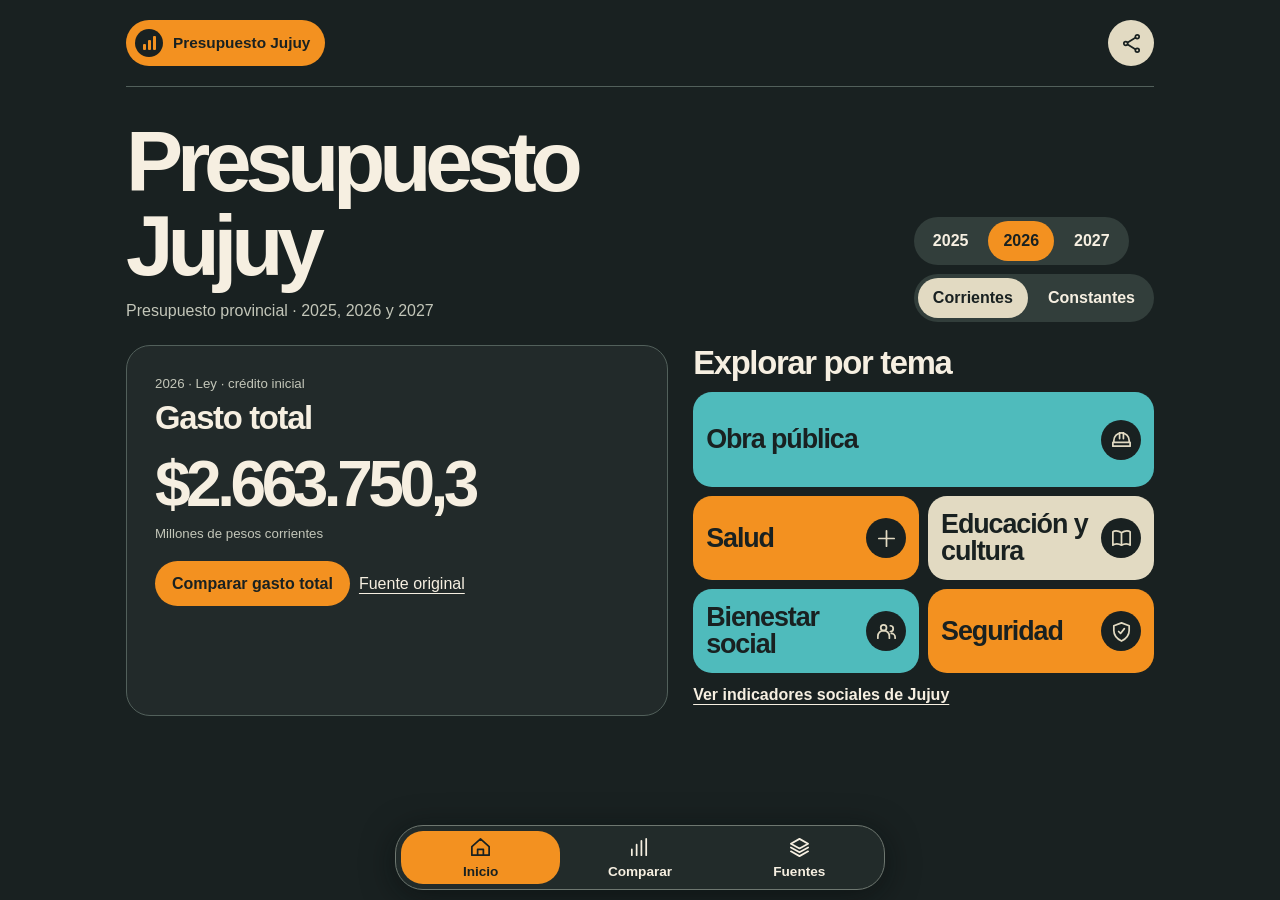
==== docs/index.html @ 74338703 "Crear el explorador Presupuesto Jujuy 2025–2027" ====
<!doctype html>
<html lang="es-AR">
<head>
<meta charset="utf-8">
<meta name="viewport" content="width=device-width, initial-scale=1, viewport-fit=cover">
<meta name="theme-color" content="#222a2a">
<meta name="description" content="Explorá y compará el presupuesto provincial de Jujuy de 2025, 2026 y 2027.">
<title>Presupuesto Jujuy</title>
<style>:root{color-scheme:dark;--iron:#222a2a;--ink:#192121;--aqua:#4fbbbc;--rust:#ec4624;--orange:#f39120;--cream:#e2dac2;--paper:#f6efe1;--muted:#c3c6b9;--border:#52605b;--field:#323e3b;font-family:Inter,"Trebuchet MS",Arial,sans-serif;font-synthesis:none;color:var(--paper);background:var(--ink)}
*{box-sizing:border-box}
body{margin:0}
button,input,select{font:inherit}
button{cursor:pointer}
button:disabled{cursor:default;opacity:.54}
a{color:inherit;text-underline-offset:.22em}
button,a,select,input{touch-action:manipulation}
:focus-visible{outline:3px solid #fff;outline-offset:4px;box-shadow:0 0 0 7px #1a2422}
.skip{position:fixed;top:4px;left:8px;transform:translateY(-150%);background:var(--cream);color:var(--ink);padding:10px;z-index:4}
.skip:focus{transform:none}
#site{max-width:1120px;margin:auto;padding:0 clamp(18px,4vw,46px) 110px}
.top{height:87px;display:flex;align-items:center;justify-content:space-between;border-bottom:1px solid var(--border)}
.brand,.round,.pill,.primary,.secondary,.nav-item,.topic,.layer,.year,.back,.text-button{border:0;font-weight:800}
.brand{display:inline-flex;align-items:center;gap:10px;background:var(--orange);color:var(--ink);padding:9px 15px 9px 9px;border-radius:999px;font-size:.96rem;min-height:45px}
.brand-mark{border-radius:50%;width:28px;height:28px;background:var(--ink);color:var(--orange);display:inline-flex;gap:2px;align-items:flex-end;justify-content:center;padding:7px}
.brand-mark i{background:currentColor;height:6px;width:3px;border-radius:1px}.brand-mark i:nth-child(2){height:10px}.brand-mark i:nth-child(3){height:14px}
.round{display:grid;place-items:center;border-radius:50%;width:46px;height:46px;background:var(--cream);color:var(--ink)}
.icon{width:23px;height:23px;fill:none;stroke:currentColor;stroke-width:1.8;stroke-linecap:round;stroke-linejoin:round;flex-shrink:0}
main{padding-top:33px;min-height:60vh}
main:focus, h1:focus{outline:none;box-shadow:none}
h1,h2,h3,p{margin:0}
h1{font-size:clamp(2.6rem,7vw,5.35rem);letter-spacing:-.072em;line-height:.98;font-weight:900;max-width:15ch}
h2{font-size:clamp(1.5rem,3.3vw,2.05rem);letter-spacing:-.04em;line-height:1.12}
h3{font-size:1.12rem}
.sub,.muted{color:var(--muted);line-height:1.48}
.sub{margin-top:11px;font-size:1rem}
small{font-size:.83rem}
.layout{display:grid;grid-template-columns:1fr .85fr;gap:25px;margin-top:23px}
.hero{display:grid;grid-template-columns:1fr auto;gap:20px;align-items:end}
.controls{display:grid;gap:9px;align-content:start}
.years,.units{display:flex;gap:5px;background:var(--field);padding:4px;border-radius:999px;width:fit-content}
.year,.pill{min-height:40px;border-radius:999px;color:var(--paper);background:transparent;padding:7px 15px;white-space:nowrap}
.year[aria-pressed=true]{background:var(--orange);color:var(--ink)}
.pill[aria-pressed=true]{background:var(--cream);color:var(--ink)}
.lead{background:var(--iron);border:1px solid var(--border);border-radius:24px;padding:clamp(18px,3vw,28px);display:grid;align-content:start;gap:6px}
.lead strong{font-size:clamp(2.2rem,5vw,4rem);letter-spacing:-.07em;line-height:1;display:block;margin:9px 0 2px}
.price{font-variant-numeric:tabular-nums;white-space:nowrap}
.primary,.secondary{border-radius:999px;padding:10px 17px;min-height:45px;display:inline-flex;justify-content:center;align-items:center;gap:8px;text-decoration:none}
.primary{background:var(--orange);color:var(--ink)}
.secondary{background:transparent;color:var(--paper);border:1px solid var(--muted)}
.actions{display:flex;flex-wrap:wrap;gap:9px;margin-top:12px;align-items:center}
.section-title{margin-bottom:10px}
.topic-list{display:grid;grid-template-columns:1fr 1fr;gap:9px}
.topic,.layer{display:flex;justify-content:space-between;align-items:center;gap:10px;text-align:left;color:var(--ink);min-width:0}
.topic{min-height:84px;border-radius:19px;padding:13px}
.topic:first-child{grid-column:1/-1;min-height:95px}
.topic strong{font-size:clamp(1.15rem,2.5vw,1.68rem);letter-spacing:-.04em;line-height:1;display:block}
.topic .glyph,.layer .glyph{display:grid;place-items:center;width:40px;height:40px;border-radius:50%;background:var(--ink);color:var(--cream);flex-shrink:0}
.aqua{background:var(--aqua)}.orange{background:var(--orange)}.cream{background:var(--cream)}.rust{background:var(--rust)}
.topic:hover,.layer:hover,.primary:hover,.brand:hover{filter:brightness(1.075)}
#nav{position:fixed;z-index:2;display:grid;grid-template-columns:repeat(3,1fr);width:min(94%,490px);left:50%;transform:translateX(-50%);bottom:max(10px,env(safe-area-inset-bottom));background:#222b2a;border:1px solid #6e7770;padding:5px;border-radius:28px;box-shadow:0 6px 32px #05090983}
.nav-item{display:grid;place-items:center;gap:4px;min-height:53px;padding:5px 7px;background:transparent;color:var(--paper);border-radius:22px;font-size:.85rem}
.nav-item[aria-current=page]{background:var(--orange);color:var(--ink)}
.back,.text-button{display:inline-flex;gap:6px;align-items:center;color:var(--paper);background:transparent;padding:0;min-height:43px;text-decoration:underline;text-underline-offset:4px}
.back{margin-bottom:8px}
.layers{display:grid;gap:0;margin-top:0}
.layer{border-radius:22px 22px 0 0;padding:15px 18px 24px;min-height:80px;font-size:1.45rem}
.layer:last-child{border-radius:22px;padding-bottom:15px}
.layer+.layer{margin-top:-9px}
.layer[aria-pressed=true]{outline:2px solid var(--paper);outline-offset:-5px}
.detail{display:grid;align-content:start;gap:10px}
.measure-grid{display:grid;gap:7px}
.data-row{padding:12px 0;border-top:1px solid var(--border);display:grid;gap:5px}
.data-row strong{font-size:1.35rem}
.data-row a{font-size:.88rem}
.chip{border:1px solid var(--border);border-radius:20px;padding:5px 8px;color:var(--muted);font-size:.84rem}
.compare-head{display:grid;gap:12px}
.results{margin-top:18px;display:grid;gap:13px}
.results h2{font-size:1.5rem}
.bars{display:grid;gap:9px}
.bar-row{display:grid;grid-template-columns:52px minmax(0,1fr) auto;align-items:center;gap:8px;font-size:.95rem}
.bar-row span:nth-child(2){min-width:0}
.track{height:19px;background:var(--field);border-radius:3px;overflow:hidden}
.fill{background:var(--aqua);height:100%;border-radius:3px}.bar-row:nth-child(2) .fill{background:var(--orange)}.bar-row:nth-child(3) .fill{background:var(--cream)}
.table-scroll{overflow-x:auto}
table{width:100%;border-collapse:collapse;text-align:left;font-size:.92rem}
td,th{padding:10px 8px;border-top:1px solid var(--border);vertical-align:top}
td:first-child,th:first-child{padding-left:0}
th{color:var(--muted);font-size:.82rem}
details>summary{cursor:pointer;font-weight:800;padding:6px 0}
.note{border-left:3px solid var(--orange);padding:3px 0 3px 11px;line-height:1.45;color:var(--muted);font-size:.88rem}
.source-list{list-style:none;padding:0;margin:12px 0 0;display:grid;gap:9px}
.source-list li{padding:13px;border:1px solid var(--border);border-radius:13px}
.source-list a{font-weight:800}
.source-list small{display:block;margin-top:5px;color:var(--muted)}
#filters{background:var(--rust);color:#141918;width:min(100%,550px);max-height:94dvh;border:0;border-radius:29px;padding:22px;margin:auto;box-shadow:0 10px 45px #16100c63}
#filters::backdrop{background:#080b0bcc}
#filters form{display:grid;gap:12px}
#filters header{display:flex;align-items:center;justify-content:space-between;gap:9px}
#filters header .round{color:var(--paper);background:var(--ink)}
#filters h2{font-size:2.15rem}
#filters label,#filters legend{font-weight:800}
#filters .hint{font-size:.88rem;font-weight:650}
#filters .units,#filters .years{background:#652811}
#filters .primary{color:var(--cream);background:var(--ink);width:100%}
#filters .year[aria-pressed=true]{background:var(--cream)}
#filters [role=alert]{font-weight:800}
fieldset{padding:0;margin:0;border:0;display:grid;gap:4px}
select{min-height:44px;border:1px solid var(--border);border-radius:11px;padding:8px 11px;background:var(--ink);color:var(--paper);width:100%}
.filters-grid{display:grid;grid-template-columns:1fr 1fr;gap:10px}
.filters-grid label,.select-label{display:grid;gap:4px}
.toast{position:fixed;z-index:5;bottom:84px;left:50%;transform:translateX(-50%);max-width:90%;padding:9px 15px;background:var(--cream);color:var(--ink);border-radius:12px;box-shadow:0 4px 15px #0008}
.toast:empty{display:none}
.method{margin-top:12px}
@media(max-width:720px){.top{height:69px}.layout,.hero{grid-template-columns:1fr;gap:15px}.layout{margin-top:16px}main{padding-top:24px}.lead{border-radius:19px}.home-data{order:2}.topic-list{grid-template-columns:1fr}.topic:first-child{grid-column:auto}.topic,.topic:first-child{min-height:75px}.topic .glyph{width:38px;height:38px}.bar-row{grid-template-columns:41px minmax(0,1fr) auto}.responsive-hide{display:none}#filters{margin:auto 0 0;width:100%;max-width:none;border-radius:26px 26px 0 0;padding-bottom:calc(18px + env(safe-area-inset-bottom))}}
@media(prefers-reduced-motion:no-preference){button{transition:filter .15s,background-color .15s}}
</style>
</head>
<body>
<a class="skip" href="#contenido">Saltar al contenido</a>
<div id="site">
<header class="top">
 <button class="brand" type="button" data-tab="inicio" aria-label="Presupuesto Jujuy, inicio"><span aria-hidden="true" class="brand-mark"><i></i><i></i><i></i></span> Presupuesto Jujuy</button>
 <button class="round share" type="button" id="share" aria-label="Compartir esta vista"></button>
</header>
<main id="contenido" tabindex="-1"></main>
<nav id="nav" aria-label="Navegación principal"></nav>
</div>
<p class="toast" role="status" id="toast"></p>
<dialog id="filters" aria-labelledby="filter-title"></dialog>
<script id="data" type="application/json">{"annual":[{"escenario":"central","ejercicio":2025,"concepto":"Gasto total","clasificacion":"agregado","estado_presupuesto":"ley","estado_deflactor":"observado","pesos_corrientes":1989195943158,"pesos_constantes_2025":1989195943158,"variacion_nominal_pct":null,"variacion_real_pct":null,"participacion_gasto_pct":100,"referencia":"Art. 1","fuente":"https://boletinoficial.jujuy.gob.ar/?p=303334"},{"escenario":"central","ejercicio":2026,"concepto":"Gasto total","clasificacion":"agregado","estado_presupuesto":"ley","estado_deflactor":"parcialmente proyectado","pesos_corrientes":2663750291667,"pesos_constantes_2025":2004658937017.9265,"variacion_nominal_pct":33.9109050986,"variacion_real_pct":0.7773489541,"participacion_gasto_pct":100,"referencia":"Art. 1","fuente":"https://boletinoficial.jujuy.gob.ar/?p=324229"},{"escenario":"central","ejercicio":2027,"concepto":"Gasto total","clasificacion":"agregado","estado_presupuesto":"proyecto","estado_deflactor":"proyectado","pesos_corrientes":4045932631010,"pesos_constantes_2025":2465162564546.4785,"variacion_nominal_pct":51.8885851901,"variacion_real_pct":22.9716695955,"participacion_gasto_pct":100,"referencia":"Art. 1","fuente":"https://drive.google.com/file/d/10MFsmYh9fgqPaH7d3uqZg7cTbm71SsDd/view"},{"escenario":"central","ejercicio":2025,"concepto":"Gasto corriente","clasificacion":"agregado","estado_presupuesto":"ley","estado_deflactor":"observado","pesos_corrientes":1730630570354,"pesos_constantes_2025":1730630570354,"variacion_nominal_pct":null,"variacion_real_pct":null,"participacion_gasto_pct":87.0015131645,"referencia":"Art. 1","fuente":"https://boletinoficial.jujuy.gob.ar/?p=303334"},{"escenario":"central","ejercicio":2026,"concepto":"Gasto corriente","clasificacion":"agregado","estado_presupuesto":"ley","estado_deflactor":"parcialmente proyectado","pesos_corrientes":2284492943232,"pesos_constantes_2025":1719241180200.281,"variacion_nominal_pct":32.0035010571,"variacion_real_pct":-0.6581063775,"participacion_gasto_pct":85.762278483,"referencia":"Art. 1","fuente":"https://boletinoficial.jujuy.gob.ar/?p=324229"},{"escenario":"central","ejercicio":2027,"concepto":"Gasto corriente","clasificacion":"agregado","estado_presupuesto":"proyecto","estado_deflactor":"proyectado","pesos_corrientes":3572926196229,"pesos_constantes_2025":2176962571577.0867,"variacion_nominal_pct":56.3990909586,"variacion_real_pct":26.6234543849,"participacion_gasto_pct":88.3090877205,"referencia":"Art. 1","fuente":"https://drive.google.com/file/d/10MFsmYh9fgqPaH7d3uqZg7cTbm71SsDd/view"},{"escenario":"central","ejercicio":2025,"concepto":"Gasto de capital","clasificacion":"agregado","estado_presupuesto":"ley","estado_deflactor":"observado","pesos_corrientes":258565372804,"pesos_constantes_2025":258565372804,"variacion_nominal_pct":null,"variacion_real_pct":null,"participacion_gasto_pct":12.9984868355,"referencia":"Art. 1","fuente":"https://boletinoficial.jujuy.gob.ar/?p=303334"},{"escenario":"central","ejercicio":2026,"concepto":"Gasto de capital","clasificacion":"agregado","estado_presupuesto":"ley","estado_deflactor":"parcialmente proyectado","pesos_corrientes":379257348435,"pesos_constantes_2025":285417756817.6456,"variacion_nominal_pct":46.6775478565,"variacion_real_pct":10.3851431158,"participacion_gasto_pct":14.237721517,"referencia":"Art. 1","fuente":"https://boletinoficial.jujuy.gob.ar/?p=324229"},{"escenario":"central","ejercicio":2027,"concepto":"Gasto de capital","clasificacion":"agregado","estado_presupuesto":"proyecto","estado_deflactor":"proyectado","pesos_corrientes":473006434781,"pesos_constantes_2025":288199992969.3923,"variacion_nominal_pct":24.7191219189,"variacion_real_pct":0.9747943445,"participacion_gasto_pct":11.6909122795,"referencia":"Art. 1","fuente":"https://drive.google.com/file/d/10MFsmYh9fgqPaH7d3uqZg7cTbm71SsDd/view"},{"escenario":"central","ejercicio":2025,"concepto":"Recursos totales","clasificacion":"agregado","estado_presupuesto":"ley","estado_deflactor":"observado","pesos_corrientes":1996432526128,"pesos_constantes_2025":1996432526128,"variacion_nominal_pct":null,"variacion_real_pct":null,"participacion_gasto_pct":null,"referencia":"Art. 2","fuente":"https://boletinoficial.jujuy.gob.ar/?p=303334"},{"escenario":"central","ejercicio":2026,"concepto":"Recursos totales","clasificacion":"agregado","estado_presupuesto":"ley","estado_deflactor":"parcialmente proyectado","pesos_corrientes":2665146404346,"pesos_constantes_2025":2005709609735.935,"variacion_nominal_pct":33.4954409661,"variacion_real_pct":0.4646830527,"participacion_gasto_pct":null,"referencia":"Art. 2","fuente":"https://boletinoficial.jujuy.gob.ar/?p=324229"},{"escenario":"central","ejercicio":2027,"concepto":"Recursos totales","clasificacion":"agregado","estado_presupuesto":"proyecto","estado_deflactor":"proyectado","pesos_corrientes":4046946673988,"pesos_constantes_2025":2465780414870.789,"variacion_nominal_pct":51.8470680406,"variacion_real_pct":22.9380565812,"participacion_gasto_pct":null,"referencia":"Art. 2","fuente":"https://drive.google.com/file/d/10MFsmYh9fgqPaH7d3uqZg7cTbm71SsDd/view"},{"escenario":"central","ejercicio":2025,"concepto":"Recursos corrientes","clasificacion":"agregado","estado_presupuesto":"ley","estado_deflactor":"observado","pesos_corrientes":1988598005546,"pesos_constantes_2025":1988598005546,"variacion_nominal_pct":null,"variacion_real_pct":null,"participacion_gasto_pct":null,"referencia":"Art. 2","fuente":"https://boletinoficial.jujuy.gob.ar/?p=303334"},{"escenario":"central","ejercicio":2026,"concepto":"Recursos corrientes","clasificacion":"agregado","estado_presupuesto":"ley","estado_deflactor":"parcialmente proyectado","pesos_corrientes":2656799575087,"pesos_constantes_2025":1999428035249.707,"variacion_nominal_pct":33.6016413412,"variacion_real_pct":0.5446062841,"participacion_gasto_pct":null,"referencia":"Art. 2","fuente":"https://boletinoficial.jujuy.gob.ar/?p=324229"},{"escenario":"central","ejercicio":2027,"concepto":"Recursos corrientes","clasificacion":"agregado","estado_presupuesto":"proyecto","estado_deflactor":"proyectado","pesos_corrientes":3950287862104,"pesos_constantes_2025":2406886778638.7656,"variacion_nominal_pct":48.6859565601,"variacion_real_pct":20.3787651371,"participacion_gasto_pct":null,"referencia":"Art. 2","fuente":"https://drive.google.com/file/d/10MFsmYh9fgqPaH7d3uqZg7cTbm71SsDd/view"},{"escenario":"central","ejercicio":2025,"concepto":"Recursos de capital","clasificacion":"agregado","estado_presupuesto":"ley","estado_deflactor":"observado","pesos_corrientes":7834520582,"pesos_constantes_2025":7834520582,"variacion_nominal_pct":null,"variacion_real_pct":null,"participacion_gasto_pct":null,"referencia":"Art. 2","fuente":"https://boletinoficial.jujuy.gob.ar/?p=303334"},{"escenario":"central","ejercicio":2026,"concepto":"Recursos de capital","clasificacion":"agregado","estado_presupuesto":"ley","estado_deflactor":"parcialmente proyectado","pesos_corrientes":8346829259,"pesos_constantes_2025":6281574486.227717,"variacion_nominal_pct":6.5391196773,"variacion_real_pct":-19.8218395053,"participacion_gasto_pct":null,"referencia":"Art. 2","fuente":"https://boletinoficial.jujuy.gob.ar/?p=324229"},{"escenario":"central","ejercicio":2027,"concepto":"Recursos de capital","clasificacion":"agregado","estado_presupuesto":"proyecto","estado_deflactor":"proyectado","pesos_corrientes":96658811884,"pesos_constantes_2025":58893636232.0236,"variacion_nominal_pct":1058.0302997066,"variacion_real_pct":837.5616950996,"participacion_gasto_pct":null,"referencia":"Art. 2","fuente":"https://drive.google.com/file/d/10MFsmYh9fgqPaH7d3uqZg7cTbm71SsDd/view"},{"escenario":"central","ejercicio":2025,"concepto":"Resultado financiero previsto","clasificacion":"agregado","estado_presupuesto":"ley","estado_deflactor":"observado","pesos_corrientes":7236582970,"pesos_constantes_2025":7236582970,"variacion_nominal_pct":null,"variacion_real_pct":null,"participacion_gasto_pct":null,"referencia":"Art. 4","fuente":"https://boletinoficial.jujuy.gob.ar/?p=303334"},{"escenario":"central","ejercicio":2026,"concepto":"Resultado financiero previsto","clasificacion":"agregado","estado_presupuesto":"ley","estado_deflactor":"parcialmente proyectado","pesos_corrientes":1396112679,"pesos_constantes_2025":1050672718.0083829,"variacion_nominal_pct":-80.7075703438,"variacion_real_pct":-85.4810934613,"participacion_gasto_pct":null,"referencia":"Art. 4","fuente":"https://boletinoficial.jujuy.gob.ar/?p=324229"},{"escenario":"central","ejercicio":2027,"concepto":"Resultado financiero previsto","clasificacion":"agregado","estado_presupuesto":"proyecto","estado_deflactor":"proyectado","pesos_corrientes":1014042978,"pesos_constantes_2025":617850324.3102196,"variacion_nominal_pct":-27.3666808379,"variacion_real_pct":-41.1947875185,"participacion_gasto_pct":null,"referencia":"Art. 4","fuente":"https://drive.google.com/file/d/10MFsmYh9fgqPaH7d3uqZg7cTbm71SsDd/view"},{"escenario":"central","ejercicio":2025,"concepto":"Amortización de deuda","clasificacion":"agregado","estado_presupuesto":"ley","estado_deflactor":"observado","pesos_corrientes":111072142537,"pesos_constantes_2025":111072142537,"variacion_nominal_pct":null,"variacion_real_pct":null,"participacion_gasto_pct":null,"referencia":"Art. 5","fuente":"https://boletinoficial.jujuy.gob.ar/?p=303334"},{"escenario":"central","ejercicio":2026,"concepto":"Amortización de deuda","clasificacion":"agregado","estado_presupuesto":"ley","estado_deflactor":"parcialmente proyectado","pesos_corrientes":195696758319,"pesos_constantes_2025":147275537326.7786,"variacion_nominal_pct":76.1888749502,"variacion_real_pct":32.5944867569,"participacion_gasto_pct":null,"referencia":"Art. 5","fuente":"https://boletinoficial.jujuy.gob.ar/?p=324229"},{"escenario":"central","ejercicio":2027,"concepto":"Amortización de deuda","clasificacion":"agregado","estado_presupuesto":"proyecto","estado_deflactor":"proyectado","pesos_corrientes":249371979168,"pesos_constantes_2025":151940856103.27072,"variacion_nominal_pct":27.427751645,"variacion_real_pct":3.1677486032,"participacion_gasto_pct":null,"referencia":"Art. 5","fuente":"https://drive.google.com/file/d/10MFsmYh9fgqPaH7d3uqZg7cTbm71SsDd/view"},{"escenario":"central","ejercicio":2025,"concepto":"Administración General","clasificacion":"finalidad","estado_presupuesto":"ley","estado_deflactor":"observado","pesos_corrientes":725375300750,"pesos_constantes_2025":725375300750,"variacion_nominal_pct":null,"variacion_real_pct":null,"participacion_gasto_pct":36.4657540774,"referencia":"Art. 1, cuadro por finalidad","fuente":"https://boletinoficial.jujuy.gob.ar/?p=303334"},{"escenario":"central","ejercicio":2026,"concepto":"Administración General","clasificacion":"finalidad","estado_presupuesto":"ley","estado_deflactor":"parcialmente proyectado","pesos_corrientes":983911388019,"pesos_constantes_2025":740462333649.0187,"variacion_nominal_pct":35.641699821,"variacion_real_pct":2.0798933853,"participacion_gasto_pct":36.9370729342,"referencia":"Art. 1, cuadro por finalidad","fuente":"https://boletinoficial.jujuy.gob.ar/?p=324229"},{"escenario":"central","ejercicio":2025,"concepto":"Seguridad","clasificacion":"finalidad","estado_presupuesto":"ley","estado_deflactor":"observado","pesos_corrientes":216408070399,"pesos_constantes_2025":216408070399,"variacion_nominal_pct":null,"variacion_real_pct":null,"participacion_gasto_pct":10.8791731224,"referencia":"Art. 1, cuadro por finalidad","fuente":"https://boletinoficial.jujuy.gob.ar/?p=303334"},{"escenario":"central","ejercicio":2026,"concepto":"Seguridad","clasificacion":"finalidad","estado_presupuesto":"ley","estado_deflactor":"parcialmente proyectado","pesos_corrientes":271223435694,"pesos_constantes_2025":204114659693.7301,"variacion_nominal_pct":25.3296308192,"variacion_real_pct":-5.6806618545,"participacion_gasto_pct":10.182014303,"referencia":"Art. 1, cuadro por finalidad","fuente":"https://boletinoficial.jujuy.gob.ar/?p=324229"},{"escenario":"central","ejercicio":2025,"concepto":"Salud","clasificacion":"finalidad","estado_presupuesto":"ley","estado_deflactor":"observado","pesos_corrientes":266164208076,"pesos_constantes_2025":266164208076,"variacion_nominal_pct":null,"variacion_real_pct":null,"participacion_gasto_pct":13.380492203,"referencia":"Art. 1, cuadro por finalidad","fuente":"https://boletinoficial.jujuy.gob.ar/?p=303334"},{"escenario":"central","ejercicio":2026,"concepto":"Salud","clasificacion":"finalidad","estado_presupuesto":"ley","estado_deflactor":"parcialmente proyectado","pesos_corrientes":370108870693,"pesos_constantes_2025":278532885618.2012,"variacion_nominal_pct":39.0528325985,"variacion_real_pct":4.6470100663,"participacion_gasto_pct":13.8942779979,"referencia":"Art. 1, cuadro por finalidad","fuente":"https://boletinoficial.jujuy.gob.ar/?p=324229"},{"escenario":"central","ejercicio":2025,"concepto":"Bienestar Social","clasificacion":"finalidad","estado_presupuesto":"ley","estado_deflactor":"observado","pesos_corrientes":95616608955,"pesos_constantes_2025":95616608955,"variacion_nominal_pct":null,"variacion_real_pct":null,"participacion_gasto_pct":4.8067969012,"referencia":"Art. 1, cuadro por finalidad","fuente":"https://boletinoficial.jujuy.gob.ar/?p=303334"},{"escenario":"central","ejercicio":2026,"concepto":"Bienestar Social","clasificacion":"finalidad","estado_presupuesto":"ley","estado_deflactor":"parcialmente proyectado","pesos_corrientes":151504745340,"pesos_constantes_2025":114017947814.61597,"variacion_nominal_pct":58.4502389238,"variacion_real_pct":19.2449189118,"participacion_gasto_pct":5.6876481934,"referencia":"Art. 1, cuadro por finalidad","fuente":"https://boletinoficial.jujuy.gob.ar/?p=324229"},{"escenario":"central","ejercicio":2025,"concepto":"Cultura y Educación","clasificacion":"finalidad","estado_presupuesto":"ley","estado_deflactor":"observado","pesos_corrientes":474231956232,"pesos_constantes_2025":474231956232,"variacion_nominal_pct":null,"variacion_real_pct":null,"participacion_gasto_pct":23.8403842449,"referencia":"Art. 1, cuadro por finalidad","fuente":"https://boletinoficial.jujuy.gob.ar/?p=303334"},{"escenario":"central","ejercicio":2026,"concepto":"Cultura y Educación","clasificacion":"finalidad","estado_presupuesto":"ley","estado_deflactor":"parcialmente proyectado","pesos_corrientes":621952852025,"pesos_constantes_2025":468063146577.9936,"variacion_nominal_pct":31.1495026541,"variacion_real_pct":-1.3008000775,"participacion_gasto_pct":23.3487671112,"referencia":"Art. 1, cuadro por finalidad","fuente":"https://boletinoficial.jujuy.gob.ar/?p=324229"},{"escenario":"central","ejercicio":2025,"concepto":"Ciencia y Técnica","clasificacion":"finalidad","estado_presupuesto":"ley","estado_deflactor":"observado","pesos_corrientes":182743156,"pesos_constantes_2025":182743156,"variacion_nominal_pct":null,"variacion_real_pct":null,"participacion_gasto_pct":0.0091867851,"referencia":"Art. 1, cuadro por finalidad","fuente":"https://boletinoficial.jujuy.gob.ar/?p=303334"},{"escenario":"central","ejercicio":2026,"concepto":"Ciencia y Técnica","clasificacion":"finalidad","estado_presupuesto":"ley","estado_deflactor":"parcialmente proyectado","pesos_corrientes":352671734,"pesos_constantes_2025":265410217.16951934,"variacion_nominal_pct":92.9876564023,"variacion_real_pct":45.2367481108,"participacion_gasto_pct":0.0132396695,"referencia":"Art. 1, cuadro por finalidad","fuente":"https://boletinoficial.jujuy.gob.ar/?p=324229"},{"escenario":"central","ejercicio":2025,"concepto":"Desarrollo de la Economía","clasificacion":"finalidad","estado_presupuesto":"ley","estado_deflactor":"observado","pesos_corrientes":130789474965,"pesos_constantes_2025":130789474964.99998,"variacion_nominal_pct":null,"variacion_real_pct":null,"participacion_gasto_pct":6.5749920421,"referencia":"Art. 1, cuadro por finalidad","fuente":"https://boletinoficial.jujuy.gob.ar/?p=303334"},{"escenario":"central","ejercicio":2026,"concepto":"Desarrollo de la Economía","clasificacion":"finalidad","estado_presupuesto":"ley","estado_deflactor":"parcialmente proyectado","pesos_corrientes":199293000629,"pesos_constantes_2025":149981961915.0653,"variacion_nominal_pct":52.3769406386,"variacion_real_pct":14.6743359549,"participacion_gasto_pct":7.4816697816,"referencia":"Art. 1, cuadro por finalidad","fuente":"https://boletinoficial.jujuy.gob.ar/?p=324229"},{"escenario":"central","ejercicio":2025,"concepto":"Deuda Pública","clasificacion":"finalidad","estado_presupuesto":"ley","estado_deflactor":"observado","pesos_corrientes":35436962239,"pesos_constantes_2025":35436962239,"variacion_nominal_pct":null,"variacion_real_pct":null,"participacion_gasto_pct":1.7814716726,"referencia":"Art. 1, cuadro por finalidad","fuente":"https://boletinoficial.jujuy.gob.ar/?p=303334"},{"escenario":"central","ejercicio":2026,"concepto":"Deuda Pública","clasificacion":"finalidad","estado_presupuesto":"ley","estado_deflactor":"parcialmente proyectado","pesos_corrientes":44655724608,"pesos_constantes_2025":33606565038.953556,"variacion_nominal_pct":26.0145390195,"variacion_real_pct":-5.1652203925,"participacion_gasto_pct":1.6764230772,"referencia":"Art. 1, cuadro por finalidad","fuente":"https://boletinoficial.jujuy.gob.ar/?p=324229"},{"escenario":"central","ejercicio":2025,"concepto":"Gastos a Clasificar","clasificacion":"finalidad","estado_presupuesto":"ley","estado_deflactor":"observado","pesos_corrientes":44990618386,"pesos_constantes_2025":44990618386,"variacion_nominal_pct":null,"variacion_real_pct":null,"participacion_gasto_pct":2.2617489514,"referencia":"Art. 1, cuadro por finalidad","fuente":"https://boletinoficial.jujuy.gob.ar/?p=303334"},{"escenario":"central","ejercicio":2026,"concepto":"Gastos a Clasificar","clasificacion":"finalidad","estado_presupuesto":"ley","estado_deflactor":"parcialmente proyectado","pesos_corrientes":20747602925,"pesos_constantes_2025":15614026493.17851,"variacion_nominal_pct":-53.8846015696,"variacion_real_pct":-65.2949280243,"participacion_gasto_pct":0.7788869321,"referencia":"Art. 1, cuadro por finalidad","fuente":"https://boletinoficial.jujuy.gob.ar/?p=324229"},{"ejercicio":2025,"concepto":"Trabajos Públicos","pesos_corrientes":201377288231,"pesos_constantes_2025":201377288231,"participacion_gasto_pct":10.123552127866208,"estado_presupuesto":"ley","referencia":"Planilla 13 · Trabajos Públicos","fuente":"https://drive.google.com/file/d/10CBkppd3jpzWPnbNRqzEkBWz2HPyW_co/view"},{"ejercicio":2026,"concepto":"Trabajos Públicos","pesos_corrientes":304562077134,"pesos_constantes_2025":229204325849.7428,"participacion_gasto_pct":11.433582122421925,"estado_presupuesto":"ley","referencia":"Planilla 08 · Trabajos Públicos","fuente":"https://drive.google.com/file/d/1nbBKUOxAxC37VuGDq675NwPA0toEg2ZY/view"}],"deflators":[{"escenario":"central","ejercicio":2025,"meses_observados":12,"meses_proyectados":0,"ipc_promedio_base_2025":100,"factor_a_pesos_2025":1,"inflacion_promedio_interanual_pct":null},{"escenario":"central","ejercicio":2026,"meses_observados":10,"meses_proyectados":2,"ipc_promedio_base_2025":132.8779795145,"factor_a_pesos_2025":0.7525701427,"inflacion_promedio_interanual_pct":32.8779795145},{"escenario":"central","ejercicio":2027,"meses_observados":0,"meses_proyectados":12,"ipc_promedio_base_2025":164.1243741568,"factor_a_pesos_2025":0.6092940218,"inflacion_promedio_interanual_pct":23.5151036736}],"execution":[{"codigo":"total","concepto":"Gasto total","cobertura":"Consolidado Administración Pública No Financiera provincial","periodo_base":"2025-S1","periodo_comparado":"2026-S1","devengado_2025":895172856382.07,"devengado_2026":1209548459014.53,"devengado_2025_en_pesos_base_2025":952348586775.16,"devengado_2026_en_pesos_base_2025":969253655992.82,"variacion_nominal_pct":35.118983,"variacion_real_pct":1.775093,"fuente_2025":"https://hacienda.jujuy.gob.ar/wp-content/uploads/2025/11/pla_1_1_DEV_2tri25.pdf","fuente_2026":"https://hacienda.jujuy.gob.ar/wp-content/uploads/2026/02/Trim-II-Planilla-I.1.Devengado.pdf"},{"codigo":"corriente","concepto":"Gasto corriente","cobertura":"Consolidado Administración Pública No Financiera provincial","periodo_base":"2025-S1","periodo_comparado":"2026-S1","devengado_2025":830967124632.62,"devengado_2026":1143270147541.06,"devengado_2025_en_pesos_base_2025":884041960341.49,"devengado_2026_en_pesos_base_2025":916142517509.76,"variacion_nominal_pct":37.583078,"variacion_real_pct":3.631112,"fuente_2025":"https://hacienda.jujuy.gob.ar/wp-content/uploads/2025/11/pla_1_1_DEV_2tri25.pdf","fuente_2026":"https://hacienda.jujuy.gob.ar/wp-content/uploads/2026/02/Trim-II-Planilla-I.1.Devengado.pdf"},{"codigo":"capital","concepto":"Gasto de capital","cobertura":"Consolidado Administración Pública No Financiera provincial","periodo_base":"2025-S1","periodo_comparado":"2026-S1","devengado_2025":64205731749.45,"devengado_2026":66278311473.47,"devengado_2025_en_pesos_base_2025":68306626433.67,"devengado_2026_en_pesos_base_2025":53111138483.06,"variacion_nominal_pct":3.228029,"variacion_real_pct":-22.245994,"fuente_2025":"https://hacienda.jujuy.gob.ar/wp-content/uploads/2025/11/pla_1_1_DEV_2tri25.pdf","fuente_2026":"https://hacienda.jujuy.gob.ar/wp-content/uploads/2026/02/Trim-II-Planilla-I.1.Devengado.pdf"},{"codigo":"I","concepto":"ADMINISTRACION GUBERNAMENTAL","cobertura":"Consolidado Administración Pública No Financiera provincial","periodo_base":"2025-S1","periodo_comparado":"2026-S1","devengado_2025":338217465636.68,"devengado_2026":465865852554.79,"devengado_2025_en_pesos_base_2025":359819808124.63,"devengado_2026_en_pesos_base_2025":373314667490.74,"variacion_nominal_pct":37.741512,"variacion_real_pct":3.750449,"fuente_2025":"https://hacienda.jujuy.gob.ar/wp-content/uploads/2025/11/pla_1_3_Fin_Fun_Dev_2tri25.pdf","fuente_2026":"https://hacienda.jujuy.gob.ar/wp-content/uploads/2026/02/Trim-II-1.3-Fin-Fun-Deveng.pdf"},{"codigo":"1.1","concepto":"Legislativa","cobertura":"Consolidado Administración Pública No Financiera provincial","periodo_base":"2025-S1","periodo_comparado":"2026-S1","devengado_2025":10388387363.7,"devengado_2026":14230893106.78,"devengado_2025_en_pesos_base_2025":11051905734.36,"devengado_2026_en_pesos_base_2025":11403714393.57,"variacion_nominal_pct":36.988472,"variacion_real_pct":3.18324,"fuente_2025":"https://hacienda.jujuy.gob.ar/wp-content/uploads/2025/11/pla_1_3_Fin_Fun_Dev_2tri25.pdf","fuente_2026":"https://hacienda.jujuy.gob.ar/wp-content/uploads/2026/02/Trim-II-1.3-Fin-Fun-Deveng.pdf"},{"codigo":"1.2","concepto":"Judicial","cobertura":"Consolidado Administración Pública No Financiera provincial","periodo_base":"2025-S1","periodo_comparado":"2026-S1","devengado_2025":55275156309.1,"devengado_2026":76869044034.83,"devengado_2025_en_pesos_base_2025":58805644763.96,"devengado_2026_en_pesos_base_2025":61597864399.86,"variacion_nominal_pct":39.066172,"variacion_real_pct":4.748217,"fuente_2025":"https://hacienda.jujuy.gob.ar/wp-content/uploads/2025/11/pla_1_3_Fin_Fun_Dev_2tri25.pdf","fuente_2026":"https://hacienda.jujuy.gob.ar/wp-content/uploads/2026/02/Trim-II-1.3-Fin-Fun-Deveng.pdf"},{"codigo":"1.3","concepto":"Dirección Superior Ejecutiva","cobertura":"Consolidado Administración Pública No Financiera provincial","periodo_base":"2025-S1","periodo_comparado":"2026-S1","devengado_2025":129610806258.59,"devengado_2026":173844341130.1,"devengado_2025_en_pesos_base_2025":137889199042.55,"devengado_2026_en_pesos_base_2025":139307575449.52,"variacion_nominal_pct":34.127968,"variacion_real_pct":1.028635,"fuente_2025":"https://hacienda.jujuy.gob.ar/wp-content/uploads/2025/11/pla_1_3_Fin_Fun_Dev_2tri25.pdf","fuente_2026":"https://hacienda.jujuy.gob.ar/wp-content/uploads/2026/02/Trim-II-1.3-Fin-Fun-Deveng.pdf"},{"codigo":"1.4","concepto":"Relaciones Interiores","cobertura":"Consolidado Administración Pública No Financiera provincial","periodo_base":"2025-S1","periodo_comparado":"2026-S1","devengado_2025":129976985585.75,"devengado_2026":184242722608.64,"devengado_2025_en_pesos_base_2025":138278766668.78,"devengado_2026_en_pesos_base_2025":147640163688.84,"variacion_nominal_pct":41.750266,"variacion_real_pct":6.769945,"fuente_2025":"https://hacienda.jujuy.gob.ar/wp-content/uploads/2025/11/pla_1_3_Fin_Fun_Dev_2tri25.pdf","fuente_2026":"https://hacienda.jujuy.gob.ar/wp-content/uploads/2026/02/Trim-II-1.3-Fin-Fun-Deveng.pdf"},{"codigo":"1.5","concepto":"Administración Fiscal","cobertura":"Consolidado Administración Pública No Financiera provincial","periodo_base":"2025-S1","periodo_comparado":"2026-S1","devengado_2025":7255669755.24,"devengado_2026":9418444633.8,"devengado_2025_en_pesos_base_2025":7719097812.5,"devengado_2026_en_pesos_base_2025":7547330433.14,"variacion_nominal_pct":29.808067,"variacion_real_pct":-2.225226,"fuente_2025":"https://hacienda.jujuy.gob.ar/wp-content/uploads/2025/11/pla_1_3_Fin_Fun_Dev_2tri25.pdf","fuente_2026":"https://hacienda.jujuy.gob.ar/wp-content/uploads/2026/02/Trim-II-1.3-Fin-Fun-Deveng.pdf"},{"codigo":"1.6","concepto":"Control de la Gestión Pública","cobertura":"Consolidado Administración Pública No Financiera provincial","periodo_base":"2025-S1","periodo_comparado":"2026-S1","devengado_2025":5359563315.14,"devengado_2026":6633541539.31,"devengado_2025_en_pesos_base_2025":5701884851.08,"devengado_2026_en_pesos_base_2025":5315689785.92,"variacion_nominal_pct":23.770187,"variacion_real_pct":-6.773112,"fuente_2025":"https://hacienda.jujuy.gob.ar/wp-content/uploads/2025/11/pla_1_3_Fin_Fun_Dev_2tri25.pdf","fuente_2026":"https://hacienda.jujuy.gob.ar/wp-content/uploads/2026/02/Trim-II-1.3-Fin-Fun-Deveng.pdf"},{"codigo":"1.7","concepto":"Información y Estadísticas Básicas","cobertura":"Consolidado Administración Pública No Financiera provincial","periodo_base":"2025-S1","periodo_comparado":"2026-S1","devengado_2025":350897049.16,"devengado_2026":626865501.33,"devengado_2025_en_pesos_base_2025":373309251.38,"devengado_2026_en_pesos_base_2025":502329339.89,"variacion_nominal_pct":78.646558,"variacion_real_pct":34.561182,"fuente_2025":"https://hacienda.jujuy.gob.ar/wp-content/uploads/2025/11/pla_1_3_Fin_Fun_Dev_2tri25.pdf","fuente_2026":"https://hacienda.jujuy.gob.ar/wp-content/uploads/2026/02/Trim-II-1.3-Fin-Fun-Deveng.pdf"},{"codigo":"II","concepto":"SERVICIOS DE SEGURIDAD","cobertura":"Consolidado Administración Pública No Financiera provincial","periodo_base":"2025-S1","periodo_comparado":"2026-S1","devengado_2025":108138826958.64,"devengado_2026":163973716613.37,"devengado_2025_en_pesos_base_2025":115045779477.51,"devengado_2026_en_pesos_base_2025":131397897396.96,"variacion_nominal_pct":51.632602,"variacion_real_pct":14.213575,"fuente_2025":"https://hacienda.jujuy.gob.ar/wp-content/uploads/2025/11/pla_1_3_Fin_Fun_Dev_2tri25.pdf","fuente_2026":"https://hacienda.jujuy.gob.ar/wp-content/uploads/2026/02/Trim-II-1.3-Fin-Fun-Deveng.pdf"},{"codigo":"2.1","concepto":"Seguridad Interior","cobertura":"Consolidado Administración Pública No Financiera provincial","periodo_base":"2025-S1","periodo_comparado":"2026-S1","devengado_2025":91644779170.44,"devengado_2026":138253131591.14,"devengado_2025_en_pesos_base_2025":97498237693.48,"devengado_2026_en_pesos_base_2025":110787089387.35,"variacion_nominal_pct":50.857619,"variacion_real_pct":13.629838,"fuente_2025":"https://hacienda.jujuy.gob.ar/wp-content/uploads/2025/11/pla_1_3_Fin_Fun_Dev_2tri25.pdf","fuente_2026":"https://hacienda.jujuy.gob.ar/wp-content/uploads/2026/02/Trim-II-1.3-Fin-Fun-Deveng.pdf"},{"codigo":"2.2","concepto":"Sistema Penal","cobertura":"Consolidado Administración Pública No Financiera provincial","periodo_base":"2025-S1","periodo_comparado":"2026-S1","devengado_2025":16494047788.2,"devengado_2026":25720585022.23,"devengado_2025_en_pesos_base_2025":17547541784.03,"devengado_2026_en_pesos_base_2025":20610808009.61,"variacion_nominal_pct":55.938587,"variacion_real_pct":17.456954,"fuente_2025":"https://hacienda.jujuy.gob.ar/wp-content/uploads/2025/11/pla_1_3_Fin_Fun_Dev_2tri25.pdf","fuente_2026":"https://hacienda.jujuy.gob.ar/wp-content/uploads/2026/02/Trim-II-1.3-Fin-Fun-Deveng.pdf"},{"codigo":"III","concepto":"SERVICIOS SOCIALES","cobertura":"Consolidado Administración Pública No Financiera provincial","periodo_base":"2025-S1","periodo_comparado":"2026-S1","devengado_2025":398071554515.2,"devengado_2026":504902300572.85,"devengado_2025_en_pesos_base_2025":423496847201.25,"devengado_2026_en_pesos_base_2025":404595944132.85,"variacion_nominal_pct":26.837071,"variacion_real_pct":-4.463056,"fuente_2025":"https://hacienda.jujuy.gob.ar/wp-content/uploads/2025/11/pla_1_3_Fin_Fun_Dev_2tri25.pdf","fuente_2026":"https://hacienda.jujuy.gob.ar/wp-content/uploads/2026/02/Trim-II-1.3-Fin-Fun-Deveng.pdf"},{"codigo":"3.1","concepto":"Salud","cobertura":"Consolidado Administración Pública No Financiera provincial","periodo_base":"2025-S1","periodo_comparado":"2026-S1","devengado_2025":119694305958.78,"devengado_2026":149311432474.2,"devengado_2025_en_pesos_base_2025":127339320347.11,"devengado_2026_en_pesos_base_2025":119648494219.94,"variacion_nominal_pct":24.743973,"variacion_real_pct":-6.039632,"fuente_2025":"https://hacienda.jujuy.gob.ar/wp-content/uploads/2025/11/pla_1_3_Fin_Fun_Dev_2tri25.pdf","fuente_2026":"https://hacienda.jujuy.gob.ar/wp-content/uploads/2026/02/Trim-II-1.3-Fin-Fun-Deveng.pdf"},{"codigo":"3.2","concepto":"Promoción y Asistencia social","cobertura":"Consolidado Administración Pública No Financiera provincial","periodo_base":"2025-S1","periodo_comparado":"2026-S1","devengado_2025":17272424442.45,"devengado_2026":19473715577.81,"devengado_2025_en_pesos_base_2025":18375634259.54,"devengado_2026_en_pesos_base_2025":15604972152.12,"variacion_nominal_pct":12.744541,"variacion_real_pct":-15.077913,"fuente_2025":"https://hacienda.jujuy.gob.ar/wp-content/uploads/2025/11/pla_1_3_Fin_Fun_Dev_2tri25.pdf","fuente_2026":"https://hacienda.jujuy.gob.ar/wp-content/uploads/2026/02/Trim-II-1.3-Fin-Fun-Deveng.pdf"},{"codigo":"3.3","concepto":"Seguridad social","cobertura":"Consolidado Administración Pública No Financiera provincial","periodo_base":"2025-S1","periodo_comparado":"2026-S1","devengado_2025":3537683194.24,"devengado_2026":4821778889.91,"devengado_2025_en_pesos_base_2025":3763639130.11,"devengado_2026_en_pesos_base_2025":3863860751.18,"variacion_nominal_pct":36.297645,"variacion_real_pct":2.662891,"fuente_2025":"https://hacienda.jujuy.gob.ar/wp-content/uploads/2025/11/pla_1_3_Fin_Fun_Dev_2tri25.pdf","fuente_2026":"https://hacienda.jujuy.gob.ar/wp-content/uploads/2026/02/Trim-II-1.3-Fin-Fun-Deveng.pdf"},{"codigo":"3.4","concepto":"Educación y Cultura","cobertura":"Consolidado Administración Pública No Financiera provincial","periodo_base":"2025-S1","periodo_comparado":"2026-S1","devengado_2025":237305611547.74,"devengado_2026":312008279473.5,"devengado_2025_en_pesos_base_2025":252462596670.66,"devengado_2026_en_pesos_base_2025":250023191155.24,"variacion_nominal_pct":31.47952,"variacion_real_pct":-0.966244,"fuente_2025":"https://hacienda.jujuy.gob.ar/wp-content/uploads/2025/11/pla_1_3_Fin_Fun_Dev_2tri25.pdf","fuente_2026":"https://hacienda.jujuy.gob.ar/wp-content/uploads/2026/02/Trim-II-1.3-Fin-Fun-Deveng.pdf"},{"codigo":"3.5","concepto":"Ciencia y Técnica","cobertura":"Consolidado Administración Pública No Financiera provincial","periodo_base":"2025-S1","periodo_comparado":"2026-S1","devengado_2025":109140795.33,"devengado_2026":198722654.69,"devengado_2025_en_pesos_base_2025":116111744.73,"devengado_2026_en_pesos_base_2025":159243441.76,"variacion_nominal_pct":82.07917,"variacion_real_pct":37.146713,"fuente_2025":"https://hacienda.jujuy.gob.ar/wp-content/uploads/2025/11/pla_1_3_Fin_Fun_Dev_2tri25.pdf","fuente_2026":"https://hacienda.jujuy.gob.ar/wp-content/uploads/2026/02/Trim-II-1.3-Fin-Fun-Deveng.pdf"},{"codigo":"3.6","concepto":"Trabajo","cobertura":"Consolidado Administración Pública No Financiera provincial","periodo_base":"2025-S1","periodo_comparado":"2026-S1","devengado_2025":0,"devengado_2026":0,"devengado_2025_en_pesos_base_2025":0,"devengado_2026_en_pesos_base_2025":0,"variacion_nominal_pct":null,"variacion_real_pct":null,"fuente_2025":"https://hacienda.jujuy.gob.ar/wp-content/uploads/2025/11/pla_1_3_Fin_Fun_Dev_2tri25.pdf","fuente_2026":"https://hacienda.jujuy.gob.ar/wp-content/uploads/2026/02/Trim-II-1.3-Fin-Fun-Deveng.pdf"},{"codigo":"3.7","concepto":"Vivienda y Urbanismo","cobertura":"Consolidado Administración Pública No Financiera provincial","periodo_base":"2025-S1","periodo_comparado":"2026-S1","devengado_2025":20152388576.66,"devengado_2026":19088371502.74,"devengado_2025_en_pesos_base_2025":21439545049.09,"devengado_2026_en_pesos_base_2025":15296182412.61,"variacion_nominal_pct":-5.279856,"variacion_real_pct":-28.654352,"fuente_2025":"https://hacienda.jujuy.gob.ar/wp-content/uploads/2025/11/pla_1_3_Fin_Fun_Dev_2tri25.pdf","fuente_2026":"https://hacienda.jujuy.gob.ar/wp-content/uploads/2026/02/Trim-II-1.3-Fin-Fun-Deveng.pdf"},{"codigo":"3.8","concepto":"Agua Potable y Alcantarillado","cobertura":"Consolidado Administración Pública No Financiera provincial","periodo_base":"2025-S1","periodo_comparado":"2026-S1","devengado_2025":0,"devengado_2026":0,"devengado_2025_en_pesos_base_2025":0,"devengado_2026_en_pesos_base_2025":0,"variacion_nominal_pct":null,"variacion_real_pct":null,"fuente_2025":"https://hacienda.jujuy.gob.ar/wp-content/uploads/2025/11/pla_1_3_Fin_Fun_Dev_2tri25.pdf","fuente_2026":"https://hacienda.jujuy.gob.ar/wp-content/uploads/2026/02/Trim-II-1.3-Fin-Fun-Deveng.pdf"},{"codigo":"3.9","concepto":"Otros servicios urbanos","cobertura":"Consolidado Administración Pública No Financiera provincial","periodo_base":"2025-S1","periodo_comparado":"2026-S1","devengado_2025":0,"devengado_2026":0,"devengado_2025_en_pesos_base_2025":0,"devengado_2026_en_pesos_base_2025":0,"variacion_nominal_pct":null,"variacion_real_pct":null,"fuente_2025":"https://hacienda.jujuy.gob.ar/wp-content/uploads/2025/11/pla_1_3_Fin_Fun_Dev_2tri25.pdf","fuente_2026":"https://hacienda.jujuy.gob.ar/wp-content/uploads/2026/02/Trim-II-1.3-Fin-Fun-Deveng.pdf"},{"codigo":"IV","concepto":"DEUDA PUBLICA","cobertura":"Consolidado Administración Pública No Financiera provincial","periodo_base":"2025-S1","periodo_comparado":"2026-S1","devengado_2025":16973775019.34,"devengado_2026":18074655980,"devengado_2025_en_pesos_base_2025":18057909750.79,"devengado_2026_en_pesos_base_2025":14483856565.53,"variacion_nominal_pct":6.485776,"variacion_real_pct":-19.792175,"fuente_2025":"https://hacienda.jujuy.gob.ar/wp-content/uploads/2025/11/pla_1_3_Fin_Fun_Dev_2tri25.pdf","fuente_2026":"https://hacienda.jujuy.gob.ar/wp-content/uploads/2026/02/Trim-II-1.3-Fin-Fun-Deveng.pdf"},{"codigo":"4.1","concepto":"Energía, Combustible y Minería","cobertura":"Consolidado Administración Pública No Financiera provincial","periodo_base":"2025-S1","periodo_comparado":"2026-S1","devengado_2025":2462834404.49,"devengado_2026":1558820203.07,"devengado_2025_en_pesos_base_2025":2620138499.35,"devengado_2026_en_pesos_base_2025":1249137369.9,"variacion_nominal_pct":-36.706252,"variacion_real_pct":-52.325521,"fuente_2025":"https://hacienda.jujuy.gob.ar/wp-content/uploads/2025/11/pla_1_3_Fin_Fun_Dev_2tri25.pdf","fuente_2026":"https://hacienda.jujuy.gob.ar/wp-content/uploads/2026/02/Trim-II-1.3-Fin-Fun-Deveng.pdf"},{"codigo":"4.2","concepto":"Comunicaciones","cobertura":"Consolidado Administración Pública No Financiera provincial","periodo_base":"2025-S1","periodo_comparado":"2026-S1","devengado_2025":5967087847.28,"devengado_2026":4464945127.65,"devengado_2025_en_pesos_base_2025":6348212680.94,"devengado_2026_en_pesos_base_2025":3577917326.53,"variacion_nominal_pct":-25.173799,"variacion_real_pct":-43.638981,"fuente_2025":"https://hacienda.jujuy.gob.ar/wp-content/uploads/2025/11/pla_1_3_Fin_Fun_Dev_2tri25.pdf","fuente_2026":"https://hacienda.jujuy.gob.ar/wp-content/uploads/2026/02/Trim-II-1.3-Fin-Fun-Deveng.pdf"},{"codigo":"4.3","concepto":"Transporte","cobertura":"Consolidado Administración Pública No Financiera provincial","periodo_base":"2025-S1","periodo_comparado":"2026-S1","devengado_2025":12950373588.74,"devengado_2026":37376129114.47,"devengado_2025_en_pesos_base_2025":13777528996.24,"devengado_2026_en_pesos_base_2025":29950804799.15,"variacion_nominal_pct":188.610432,"variacion_real_pct":117.388799,"fuente_2025":"https://hacienda.jujuy.gob.ar/wp-content/uploads/2025/11/pla_1_3_Fin_Fun_Dev_2tri25.pdf","fuente_2026":"https://hacienda.jujuy.gob.ar/wp-content/uploads/2026/02/Trim-II-1.3-Fin-Fun-Deveng.pdf"},{"codigo":"4.4","concepto":"Ecología y Medio Ambiente","cobertura":"Consolidado Administración Pública No Financiera provincial","periodo_base":"2025-S1","periodo_comparado":"2026-S1","devengado_2025":4327118191.48,"devengado_2026":4412090952.8,"devengado_2025_en_pesos_base_2025":4603496257.83,"devengado_2026_en_pesos_base_2025":3535563420.14,"variacion_nominal_pct":1.963726,"variacion_real_pct":-23.198299,"fuente_2025":"https://hacienda.jujuy.gob.ar/wp-content/uploads/2025/11/pla_1_3_Fin_Fun_Dev_2tri25.pdf","fuente_2026":"https://hacienda.jujuy.gob.ar/wp-content/uploads/2026/02/Trim-II-1.3-Fin-Fun-Deveng.pdf"},{"codigo":"4.5","concepto":"Agricultura","cobertura":"Consolidado Administración Pública No Financiera provincial","periodo_base":"2025-S1","periodo_comparado":"2026-S1","devengado_2025":707987003.33,"devengado_2026":918569190.82,"devengado_2025_en_pesos_base_2025":753206955.81,"devengado_2026_en_pesos_base_2025":736081750.05,"variacion_nominal_pct":29.743793,"variacion_real_pct":-2.273639,"fuente_2025":"https://hacienda.jujuy.gob.ar/wp-content/uploads/2025/11/pla_1_3_Fin_Fun_Dev_2tri25.pdf","fuente_2026":"https://hacienda.jujuy.gob.ar/wp-content/uploads/2026/02/Trim-II-1.3-Fin-Fun-Deveng.pdf"},{"codigo":"4.6","concepto":"Industria","cobertura":"Consolidado Administración Pública No Financiera provincial","periodo_base":"2025-S1","periodo_comparado":"2026-S1","devengado_2025":143542936.31,"devengado_2026":183225702.37,"devengado_2025_en_pesos_base_2025":152711190.43,"devengado_2026_en_pesos_base_2025":146825189.66,"variacion_nominal_pct":27.645224,"variacion_real_pct":-3.854335,"fuente_2025":"https://hacienda.jujuy.gob.ar/wp-content/uploads/2025/11/pla_1_3_Fin_Fun_Dev_2tri25.pdf","fuente_2026":"https://hacienda.jujuy.gob.ar/wp-content/uploads/2026/02/Trim-II-1.3-Fin-Fun-Deveng.pdf"},{"codigo":"4.7","concepto":"Comercio, turismo y otros servicios","cobertura":"Consolidado Administración Pública No Financiera provincial","periodo_base":"2025-S1","periodo_comparado":"2026-S1","devengado_2025":3259979161.85,"devengado_2026":4740493421.46,"devengado_2025_en_pesos_base_2025":3468197818.52,"devengado_2026_en_pesos_base_2025":3798723850.8,"variacion_nominal_pct":45.414838,"variacion_real_pct":9.530195,"fuente_2025":"https://hacienda.jujuy.gob.ar/wp-content/uploads/2025/11/pla_1_3_Fin_Fun_Dev_2tri25.pdf","fuente_2026":"https://hacienda.jujuy.gob.ar/wp-content/uploads/2026/02/Trim-II-1.3-Fin-Fun-Deveng.pdf"},{"codigo":"4.8","concepto":"Seguros y finanzas","cobertura":"Consolidado Administración Pública No Financiera provincial","periodo_base":"2025-S1","periodo_comparado":"2026-S1","devengado_2025":3952311118.73,"devengado_2026":3077659576.08,"devengado_2025_en_pesos_base_2025":4204749821.87,"devengado_2026_en_pesos_base_2025":2466236696.67,"variacion_nominal_pct":-22.130129,"variacion_real_pct":-41.346411,"fuente_2025":"https://hacienda.jujuy.gob.ar/wp-content/uploads/2025/11/pla_1_3_Fin_Fun_Dev_2tri25.pdf","fuente_2026":"https://hacienda.jujuy.gob.ar/wp-content/uploads/2026/02/Trim-II-1.3-Fin-Fun-Deveng.pdf"},{"codigo":"5.1","concepto":"Servicios de la Deuda Pública","cobertura":"Consolidado Administración Pública No Financiera provincial","periodo_base":"2025-S1","periodo_comparado":"2026-S1","devengado_2025":16973775019.34,"devengado_2026":18074655980,"devengado_2025_en_pesos_base_2025":18057909750.79,"devengado_2026_en_pesos_base_2025":14483856565.53,"variacion_nominal_pct":6.485776,"variacion_real_pct":-19.792175,"fuente_2025":"https://hacienda.jujuy.gob.ar/wp-content/uploads/2025/11/pla_1_3_Fin_Fun_Dev_2tri25.pdf","fuente_2026":"https://hacienda.jujuy.gob.ar/wp-content/uploads/2026/02/Trim-II-1.3-Fin-Fun-Deveng.pdf"},{"codigo":"obras","concepto":"Trabajos Públicos","devengado_2025_en_pesos_base_2025":52959311981.5,"devengado_2026_en_pesos_base_2025":44970980698.96,"devengado_2025":49779817219.07,"devengado_2026":56120067299.7,"fuente_2025":"https://hacienda.jujuy.gob.ar/wp-content/uploads/2025/11/pla_1_3_Fin_Fun_Dev_2tri25.pdf","fuente_2026":"https://hacienda.jujuy.gob.ar/wp-content/uploads/2026/02/Trim-II-1.3-Fin-Fun-Deveng.pdf"}],"closing":[{"ejercicio":2025,"concepto":"total","credito_original_del_cuadro":1986512663158,"credito_vigente":2607783804233,"devengado":2325933883876,"ejecucion_pct":89.191975,"cuadro":"Cuenta de Inversión 2025, cuadro 20","fuente":"https://hacienda.jujuy.gob.ar/wp-content/uploads/2025/10/1-CUENTA-DE-INV.-2025.pdf"},{"ejercicio":2025,"concepto":"corriente","credito_original_del_cuadro":1730630570354,"credito_vigente":2214679044168,"devengado":2050884718082,"ejecucion_pct":92.604151,"cuadro":"Cuenta de Inversión 2025, cuadro 20","fuente":"https://hacienda.jujuy.gob.ar/wp-content/uploads/2025/10/1-CUENTA-DE-INV.-2025.pdf"},{"ejercicio":2025,"concepto":"capital","credito_original_del_cuadro":255882092804,"credito_vigente":393104760065,"devengado":275049165794,"ejecucion_pct":69.968414,"cuadro":"Cuenta de Inversión 2025, cuadro 20","fuente":"https://hacienda.jujuy.gob.ar/wp-content/uploads/2025/10/1-CUENTA-DE-INV.-2025.pdf"},{"ejercicio":2025,"concepto":"obras","credito_original_del_cuadro":198694008231,"credito_vigente":284304455182,"devengado":201725380273,"ejecucion_pct":70.953999,"cuadro":"Cuenta de Inversión 2025, cuadro 20","fuente":"https://hacienda.jujuy.gob.ar/wp-content/uploads/2025/10/1-CUENTA-DE-INV.-2025.pdf"}],"indicators":[{"indicador":"Asalariados privados registrados","periodo":"2025-01","cobertura":"Provincia de Jujuy","unidad":"personas","valor":61922,"fuente":"https://www.argentina.gob.ar/sites/default/files/trabajoregistrado_2608_estadisticas.xlsx","metodo":"A.5.1 original"},{"indicador":"Asalariados privados registrados","periodo":"2025-02","cobertura":"Provincia de Jujuy","unidad":"personas","valor":61303,"fuente":"https://www.argentina.gob.ar/sites/default/files/trabajoregistrado_2608_estadisticas.xlsx","metodo":"A.5.1 original"},{"indicador":"Asalariados privados registrados","periodo":"2025-03","cobertura":"Provincia de Jujuy","unidad":"personas","valor":58372,"fuente":"https://www.argentina.gob.ar/sites/default/files/trabajoregistrado_2608_estadisticas.xlsx","metodo":"A.5.1 original"},{"indicador":"Asalariados privados registrados","periodo":"2025-04","cobertura":"Provincia de Jujuy","unidad":"personas","valor":56748,"fuente":"https://www.argentina.gob.ar/sites/default/files/trabajoregistrado_2608_estadisticas.xlsx","metodo":"A.5.1 original"},{"indicador":"Asalariados privados registrados","periodo":"2025-05","cobertura":"Provincia de Jujuy","unidad":"personas","valor":56653,"fuente":"https://www.argentina.gob.ar/sites/default/files/trabajoregistrado_2608_estadisticas.xlsx","metodo":"A.5.1 original"},{"indicador":"Asalariados privados registrados","periodo":"2025-06","cobertura":"Provincia de Jujuy","unidad":"personas","valor":56804,"fuente":"https://www.argentina.gob.ar/sites/default/files/trabajoregistrado_2608_estadisticas.xlsx","metodo":"A.5.1 original"},{"indicador":"Asalariados privados registrados","periodo":"2025-07","cobertura":"Provincia de Jujuy","unidad":"personas","valor":56666,"fuente":"https://www.argentina.gob.ar/sites/default/files/trabajoregistrado_2608_estadisticas.xlsx","metodo":"A.5.1 original"},{"indicador":"Asalariados privados registrados","periodo":"2025-08","cobertura":"Provincia de Jujuy","unidad":"personas","valor":58576,"fuente":"https://www.argentina.gob.ar/sites/default/files/trabajoregistrado_2608_estadisticas.xlsx","metodo":"A.5.1 original"},{"indicador":"Asalariados privados registrados","periodo":"2025-09","cobertura":"Provincia de Jujuy","unidad":"personas","valor":59462,"fuente":"https://www.argentina.gob.ar/sites/default/files/trabajoregistrado_2608_estadisticas.xlsx","metodo":"A.5.1 original"},{"indicador":"Asalariados privados registrados","periodo":"2025-10","cobertura":"Provincia de Jujuy","unidad":"personas","valor":59696,"fuente":"https://www.argentina.gob.ar/sites/default/files/trabajoregistrado_2608_estadisticas.xlsx","metodo":"A.5.1 original"},{"indicador":"Asalariados privados registrados","periodo":"2025-11","cobertura":"Provincia de Jujuy","unidad":"personas","valor":60755,"fuente":"https://www.argentina.gob.ar/sites/default/files/trabajoregistrado_2608_estadisticas.xlsx","metodo":"A.5.1 original, provisorio"},{"indicador":"Asalariados privados registrados","periodo":"2025-12","cobertura":"Provincia de Jujuy","unidad":"personas","valor":60952,"fuente":"https://www.argentina.gob.ar/sites/default/files/trabajoregistrado_2608_estadisticas.xlsx","metodo":"A.5.1 original, provisorio"},{"indicador":"Asalariados privados registrados","periodo":"2026-01","cobertura":"Provincia de Jujuy","unidad":"personas","valor":60425,"fuente":"https://www.argentina.gob.ar/sites/default/files/trabajoregistrado_2608_estadisticas.xlsx","metodo":"A.5.1 original, provisorio"},{"indicador":"Asalariados privados registrados","periodo":"2026-02","cobertura":"Provincia de Jujuy","unidad":"personas","valor":59880,"fuente":"https://www.argentina.gob.ar/sites/default/files/trabajoregistrado_2608_estadisticas.xlsx","metodo":"A.5.1 original, provisorio"},{"indicador":"Asalariados privados registrados","periodo":"2026-03","cobertura":"Provincia de Jujuy","unidad":"personas","valor":56675,"fuente":"https://www.argentina.gob.ar/sites/default/files/trabajoregistrado_2608_estadisticas.xlsx","metodo":"A.5.1 original, provisorio"},{"indicador":"Asalariados privados registrados","periodo":"2026-04","cobertura":"Provincia de Jujuy","unidad":"personas","valor":54842,"fuente":"https://www.argentina.gob.ar/sites/default/files/trabajoregistrado_2608_estadisticas.xlsx","metodo":"A.5.1 original, provisorio"},{"indicador":"Asalariados privados registrados","periodo":"2026-05","cobertura":"Provincia de Jujuy","unidad":"personas","valor":54607,"fuente":"https://www.argentina.gob.ar/sites/default/files/trabajoregistrado_2608_estadisticas.xlsx","metodo":"A.5.1 original, provisorio"},{"indicador":"Asalariados privados registrados","periodo":"2026-06","cobertura":"Provincia de Jujuy","unidad":"personas","valor":54611,"fuente":"https://www.argentina.gob.ar/sites/default/files/trabajoregistrado_2608_estadisticas.xlsx","metodo":"A.5.1 original, provisorio"},{"indicador":"Asalariados privados registrados","periodo":"2026-07","cobertura":"Provincia de Jujuy","unidad":"personas","valor":54528,"fuente":"https://www.argentina.gob.ar/sites/default/files/trabajoregistrado_2608_estadisticas.xlsx","metodo":"A.5.1 original, provisorio"},{"indicador":"Asalariados privados registrados","periodo":"2026-08","cobertura":"Provincia de Jujuy","unidad":"personas","valor":56633,"fuente":"https://www.argentina.gob.ar/sites/default/files/trabajoregistrado_2608_estadisticas.xlsx","metodo":"A.5.1 original, provisorio"},{"indicador":"Crianza 1 a 3 años, bienes y servicios","periodo":"2025-01","cobertura":"Provincia de Jujuy","unidad":"pesos","valor":133968,"fuente":"https://dipec.jujuy.gob.ar/download/261/canasta-basica-y-canasta-de-crianza/16709/canasta-de-crianza-jujuy-septiembre-2025.pdf","metodo":"Cuadro 4; octubre 2026, cuadros 1 a 3"},{"indicador":"Crianza 1 a 3 años, bienes y servicios","periodo":"2025-01","cobertura":"Provincia de Jujuy","unidad":"pesos a precios promedio 2025","valor":152951.007709,"fuente":"https://dipec.jujuy.gob.ar/download/261/canasta-basica-y-canasta-de-crianza/16709/canasta-de-crianza-jujuy-septiembre-2025.pdf","metodo":"Cuadro 4; octubre 2026, cuadros 1 a 3; IPC mensual NOA"},{"indicador":"Crianza 1 a 3 años, bienes y servicios","periodo":"2025-02","cobertura":"Provincia de Jujuy","unidad":"pesos","valor":138898,"fuente":"https://dipec.jujuy.gob.ar/download/261/canasta-basica-y-canasta-de-crianza/16709/canasta-de-crianza-jujuy-septiembre-2025.pdf","metodo":"Cuadro 4; octubre 2026, cuadros 1 a 3"},{"indicador":"Crianza 1 a 3 años, bienes y servicios","periodo":"2025-02","cobertura":"Provincia de Jujuy","unidad":"pesos a precios promedio 2025","valor":154598.427408,"fuente":"https://dipec.jujuy.gob.ar/download/261/canasta-basica-y-canasta-de-crianza/16709/canasta-de-crianza-jujuy-septiembre-2025.pdf","metodo":"Cuadro 4; octubre 2026, cuadros 1 a 3; IPC mensual NOA"},{"indicador":"Crianza 1 a 3 años, bienes y servicios","periodo":"2025-03","cobertura":"Provincia de Jujuy","unidad":"pesos","valor":148383,"fuente":"https://dipec.jujuy.gob.ar/download/261/canasta-basica-y-canasta-de-crianza/16709/canasta-de-crianza-jujuy-septiembre-2025.pdf","metodo":"Cuadro 4; octubre 2026, cuadros 1 a 3"},{"indicador":"Crianza 1 a 3 años, bienes y servicios","periodo":"2025-03","cobertura":"Provincia de Jujuy","unidad":"pesos a precios promedio 2025","valor":158302.28092,"fuente":"https://dipec.jujuy.gob.ar/download/261/canasta-basica-y-canasta-de-crianza/16709/canasta-de-crianza-jujuy-septiembre-2025.pdf","metodo":"Cuadro 4; octubre 2026, cuadros 1 a 3; IPC mensual NOA"},{"indicador":"Crianza 1 a 3 años, bienes y servicios","periodo":"2025-04","cobertura":"Provincia de Jujuy","unidad":"pesos","valor":152259,"fuente":"https://dipec.jujuy.gob.ar/download/261/canasta-basica-y-canasta-de-crianza/16709/canasta-de-crianza-jujuy-septiembre-2025.pdf","metodo":"Cuadro 4; octubre 2026, cuadros 1 a 3"},{"indicador":"Crianza 1 a 3 años, bienes y servicios","periodo":"2025-04","cobertura":"Provincia de Jujuy","unidad":"pesos a precios promedio 2025","valor":157910.438557,"fuente":"https://dipec.jujuy.gob.ar/download/261/canasta-basica-y-canasta-de-crianza/16709/canasta-de-crianza-jujuy-septiembre-2025.pdf","metodo":"Cuadro 4; octubre 2026, cuadros 1 a 3; IPC mensual NOA"},{"indicador":"Crianza 1 a 3 años, bienes y servicios","periodo":"2025-05","cobertura":"Provincia de Jujuy","unidad":"pesos","valor":154609,"fuente":"https://dipec.jujuy.gob.ar/download/261/canasta-basica-y-canasta-de-crianza/16709/canasta-de-crianza-jujuy-septiembre-2025.pdf","metodo":"Cuadro 4; octubre 2026, cuadros 1 a 3"},{"indicador":"Crianza 1 a 3 años, bienes y servicios","periodo":"2025-05","cobertura":"Provincia de Jujuy","unidad":"pesos a precios promedio 2025","valor":158409.826958,"fuente":"https://dipec.jujuy.gob.ar/download/261/canasta-basica-y-canasta-de-crianza/16709/canasta-de-crianza-jujuy-septiembre-2025.pdf","metodo":"Cuadro 4; octubre 2026, cuadros 1 a 3; IPC mensual NOA"},{"indicador":"Crianza 1 a 3 años, bienes y servicios","periodo":"2025-06","cobertura":"Provincia de Jujuy","unidad":"pesos","valor":156273,"fuente":"https://dipec.jujuy.gob.ar/download/261/canasta-basica-y-canasta-de-crianza/16709/canasta-de-crianza-jujuy-septiembre-2025.pdf","metodo":"Cuadro 4; octubre 2026, cuadros 1 a 3"},{"indicador":"Crianza 1 a 3 años, bienes y servicios","periodo":"2025-06","cobertura":"Provincia de Jujuy","unidad":"pesos a precios promedio 2025","valor":158188.435606,"fuente":"https://dipec.jujuy.gob.ar/download/261/canasta-basica-y-canasta-de-crianza/16709/canasta-de-crianza-jujuy-septiembre-2025.pdf","metodo":"Cuadro 4; octubre 2026, cuadros 1 a 3; IPC mensual NOA"},{"indicador":"Crianza 1 a 3 años, bienes y servicios","periodo":"2025-07","cobertura":"Provincia de Jujuy","unidad":"pesos","valor":157191,"fuente":"https://dipec.jujuy.gob.ar/download/261/canasta-basica-y-canasta-de-crianza/16709/canasta-de-crianza-jujuy-septiembre-2025.pdf","metodo":"Cuadro 4; octubre 2026, cuadros 1 a 3"},{"indicador":"Crianza 1 a 3 años, bienes y servicios","periodo":"2025-07","cobertura":"Provincia de Jujuy","unidad":"pesos a precios promedio 2025","valor":156494.173829,"fuente":"https://dipec.jujuy.gob.ar/download/261/canasta-basica-y-canasta-de-crianza/16709/canasta-de-crianza-jujuy-septiembre-2025.pdf","metodo":"Cuadro 4; octubre 2026, cuadros 1 a 3; IPC mensual NOA"},{"indicador":"Crianza 1 a 3 años, bienes y servicios","periodo":"2025-08","cobertura":"Provincia de Jujuy","unidad":"pesos","valor":159157,"fuente":"https://dipec.jujuy.gob.ar/download/261/canasta-basica-y-canasta-de-crianza/16709/canasta-de-crianza-jujuy-septiembre-2025.pdf","metodo":"Cuadro 4; octubre 2026, cuadros 1 a 3"},{"indicador":"Crianza 1 a 3 años, bienes y servicios","periodo":"2025-08","cobertura":"Provincia de Jujuy","unidad":"pesos a precios promedio 2025","valor":155393.638754,"fuente":"https://dipec.jujuy.gob.ar/download/261/canasta-basica-y-canasta-de-crianza/16709/canasta-de-crianza-jujuy-septiembre-2025.pdf","metodo":"Cuadro 4; octubre 2026, cuadros 1 a 3; IPC mensual NOA"},{"indicador":"Crianza 1 a 3 años, bienes y servicios","periodo":"2025-09","cobertura":"Provincia de Jujuy","unidad":"pesos","valor":161344,"fuente":"https://dipec.jujuy.gob.ar/download/261/canasta-basica-y-canasta-de-crianza/16709/canasta-de-crianza-jujuy-septiembre-2025.pdf","metodo":"Cuadro 4; octubre 2026, cuadros 1 a 3"},{"indicador":"Crianza 1 a 3 años, bienes y servicios","periodo":"2025-09","cobertura":"Provincia de Jujuy","unidad":"pesos a precios promedio 2025","valor":154145.835441,"fuente":"https://dipec.jujuy.gob.ar/download/261/canasta-basica-y-canasta-de-crianza/16709/canasta-de-crianza-jujuy-septiembre-2025.pdf","metodo":"Cuadro 4; octubre 2026, cuadros 1 a 3; IPC mensual NOA"},{"indicador":"Crianza 1 a 3 años, bienes y servicios","periodo":"2025-10","cobertura":"Provincia de Jujuy","unidad":"pesos","valor":164812,"fuente":"https://dipec.jujuy.gob.ar/download/261/canasta-basica-y-canasta-de-crianza/19376/canasta-de-crianza-jujuy-octubre-2026.pdf","metodo":"Cuadro 4; octubre 2026, cuadros 1 a 3"},{"indicador":"Crianza 1 a 3 años, bienes y servicios","periodo":"2025-10","cobertura":"Provincia de Jujuy","unidad":"pesos a precios promedio 2025","valor":154162.822127,"fuente":"https://dipec.jujuy.gob.ar/download/261/canasta-basica-y-canasta-de-crianza/19376/canasta-de-crianza-jujuy-octubre-2026.pdf","metodo":"Cuadro 4; octubre 2026, cuadros 1 a 3; IPC mensual NOA"},{"indicador":"Crianza 1 a 3 años, bienes y servicios","periodo":"2025-11","cobertura":"Provincia de Jujuy","unidad":"pesos","valor":170018,"fuente":"https://dipec.jujuy.gob.ar/download/261/canasta-basica-y-canasta-de-crianza/19376/canasta-de-crianza-jujuy-octubre-2026.pdf","metodo":"Cuadro 4; octubre 2026, cuadros 1 a 3"},{"indicador":"Crianza 1 a 3 años, bienes y servicios","periodo":"2025-11","cobertura":"Provincia de Jujuy","unidad":"pesos a precios promedio 2025","valor":155461.083026,"fuente":"https://dipec.jujuy.gob.ar/download/261/canasta-basica-y-canasta-de-crianza/19376/canasta-de-crianza-jujuy-octubre-2026.pdf","metodo":"Cuadro 4; octubre 2026, cuadros 1 a 3; IPC mensual NOA"},{"indicador":"Crianza 1 a 3 años, bienes y servicios","periodo":"2025-12","cobertura":"Provincia de Jujuy","unidad":"pesos","valor":175475,"fuente":"https://dipec.jujuy.gob.ar/download/261/canasta-basica-y-canasta-de-crianza/19376/canasta-de-crianza-jujuy-octubre-2026.pdf","metodo":"Cuadro 4; octubre 2026, cuadros 1 a 3"},{"indicador":"Crianza 1 a 3 años, bienes y servicios","periodo":"2025-12","cobertura":"Provincia de Jujuy","unidad":"pesos a precios promedio 2025","valor":156375.772558,"fuente":"https://dipec.jujuy.gob.ar/download/261/canasta-basica-y-canasta-de-crianza/19376/canasta-de-crianza-jujuy-octubre-2026.pdf","metodo":"Cuadro 4; octubre 2026, cuadros 1 a 3; IPC mensual NOA"},{"indicador":"Crianza 1 a 3 años, bienes y servicios","periodo":"2026-01","cobertura":"Provincia de Jujuy","unidad":"pesos","valor":184639,"fuente":"https://dipec.jujuy.gob.ar/download/261/canasta-basica-y-canasta-de-crianza/19376/canasta-de-crianza-jujuy-octubre-2026.pdf","metodo":"Cuadro 4; octubre 2026, cuadros 1 a 3"},{"indicador":"Crianza 1 a 3 años, bienes y servicios","periodo":"2026-01","cobertura":"Provincia de Jujuy","unidad":"pesos a precios promedio 2025","valor":159984.707652,"fuente":"https://dipec.jujuy.gob.ar/download/261/canasta-basica-y-canasta-de-crianza/19376/canasta-de-crianza-jujuy-octubre-2026.pdf","metodo":"Cuadro 4; octubre 2026, cuadros 1 a 3; IPC mensual NOA"},{"indicador":"Crianza 1 a 3 años, bienes y servicios","periodo":"2026-02","cobertura":"Provincia de Jujuy","unidad":"pesos","valor":193749,"fuente":"https://dipec.jujuy.gob.ar/download/261/canasta-basica-y-canasta-de-crianza/19376/canasta-de-crianza-jujuy-octubre-2026.pdf","metodo":"Cuadro 4; octubre 2026, cuadros 1 a 3"},{"indicador":"Crianza 1 a 3 años, bienes y servicios","periodo":"2026-02","cobertura":"Provincia de Jujuy","unidad":"pesos a precios promedio 2025","valor":162136.321505,"fuente":"https://dipec.jujuy.gob.ar/download/261/canasta-basica-y-canasta-de-crianza/19376/canasta-de-crianza-jujuy-octubre-2026.pdf","metodo":"Cuadro 4; octubre 2026, cuadros 1 a 3; IPC mensual NOA"},{"indicador":"Crianza 1 a 3 años, bienes y servicios","periodo":"2026-03","cobertura":"Provincia de Jujuy","unidad":"pesos","valor":203397,"fuente":"https://dipec.jujuy.gob.ar/download/261/canasta-basica-y-canasta-de-crianza/19376/canasta-de-crianza-jujuy-octubre-2026.pdf","metodo":"Cuadro 4; octubre 2026, cuadros 1 a 3"},{"indicador":"Crianza 1 a 3 años, bienes y servicios","periodo":"2026-03","cobertura":"Provincia de Jujuy","unidad":"pesos a precios promedio 2025","valor":163738.429131,"fuente":"https://dipec.jujuy.gob.ar/download/261/canasta-basica-y-canasta-de-crianza/19376/canasta-de-crianza-jujuy-octubre-2026.pdf","metodo":"Cuadro 4; octubre 2026, cuadros 1 a 3; IPC mensual NOA"},{"indicador":"Crianza 1 a 3 años, bienes y servicios","periodo":"2026-04","cobertura":"Provincia de Jujuy","unidad":"pesos","valor":207969,"fuente":"https://dipec.jujuy.gob.ar/download/261/canasta-basica-y-canasta-de-crianza/19376/canasta-de-crianza-jujuy-octubre-2026.pdf","metodo":"Cuadro 4; octubre 2026, cuadros 1 a 3"},{"indicador":"Crianza 1 a 3 años, bienes y servicios","periodo":"2026-04","cobertura":"Provincia de Jujuy","unidad":"pesos a precios promedio 2025","valor":163273.924145,"fuente":"https://dipec.jujuy.gob.ar/download/261/canasta-basica-y-canasta-de-crianza/19376/canasta-de-crianza-jujuy-octubre-2026.pdf","metodo":"Cuadro 4; octubre 2026, cuadros 1 a 3; IPC mensual NOA"},{"indicador":"Crianza 1 a 3 años, bienes y servicios","periodo":"2026-05","cobertura":"Provincia de Jujuy","unidad":"pesos","valor":212749,"fuente":"https://dipec.jujuy.gob.ar/download/261/canasta-basica-y-canasta-de-crianza/19376/canasta-de-crianza-jujuy-octubre-2026.pdf","metodo":"Cuadro 4; octubre 2026, cuadros 1 a 3"},{"indicador":"Crianza 1 a 3 años, bienes y servicios","periodo":"2026-05","cobertura":"Provincia de Jujuy","unidad":"pesos a precios promedio 2025","valor":163601.556887,"fuente":"https://dipec.jujuy.gob.ar/download/261/canasta-basica-y-canasta-de-crianza/19376/canasta-de-crianza-jujuy-octubre-2026.pdf","metodo":"Cuadro 4; octubre 2026, cuadros 1 a 3; IPC mensual NOA"},{"indicador":"Crianza 1 a 3 años, bienes y servicios","periodo":"2026-06","cobertura":"Provincia de Jujuy","unidad":"pesos","valor":215080,"fuente":"https://dipec.jujuy.gob.ar/download/261/canasta-basica-y-canasta-de-crianza/19376/canasta-de-crianza-jujuy-octubre-2026.pdf","metodo":"Cuadro 4; octubre 2026, cuadros 1 a 3"},{"indicador":"Crianza 1 a 3 años, bienes y servicios","periodo":"2026-06","cobertura":"Provincia de Jujuy","unidad":"pesos a precios promedio 2025","valor":162684.888229,"fuente":"https://dipec.jujuy.gob.ar/download/261/canasta-basica-y-canasta-de-crianza/19376/canasta-de-crianza-jujuy-octubre-2026.pdf","metodo":"Cuadro 4; octubre 2026, cuadros 1 a 3; IPC mensual NOA"},{"indicador":"Crianza 1 a 3 años, bienes y servicios","periodo":"2026-07","cobertura":"Provincia de Jujuy","unidad":"pesos","valor":217918,"fuente":"https://dipec.jujuy.gob.ar/download/261/canasta-basica-y-canasta-de-crianza/19376/canasta-de-crianza-jujuy-octubre-2026.pdf","metodo":"Cuadro 4; octubre 2026, cuadros 1 a 3"},{"indicador":"Crianza 1 a 3 años, bienes y servicios","periodo":"2026-07","cobertura":"Provincia de Jujuy","unidad":"pesos a precios promedio 2025","valor":161610.560261,"fuente":"https://dipec.jujuy.gob.ar/download/261/canasta-basica-y-canasta-de-crianza/19376/canasta-de-crianza-jujuy-octubre-2026.pdf","metodo":"Cuadro 4; octubre 2026, cuadros 1 a 3; IPC mensual NOA"},{"indicador":"Crianza 1 a 3 años, bienes y servicios","periodo":"2026-08","cobertura":"Provincia de Jujuy","unidad":"pesos","valor":221256,"fuente":"https://dipec.jujuy.gob.ar/download/261/canasta-basica-y-canasta-de-crianza/19376/canasta-de-crianza-jujuy-octubre-2026.pdf","metodo":"Cuadro 4; octubre 2026, cuadros 1 a 3"},{"indicador":"Crianza 1 a 3 años, bienes y servicios","periodo":"2026-08","cobertura":"Provincia de Jujuy","unidad":"pesos a precios promedio 2025","valor":161217.500342,"fuente":"https://dipec.jujuy.gob.ar/download/261/canasta-basica-y-canasta-de-crianza/19376/canasta-de-crianza-jujuy-octubre-2026.pdf","metodo":"Cuadro 4; octubre 2026, cuadros 1 a 3; IPC mensual NOA"},{"indicador":"Crianza 1 a 3 años, bienes y servicios","periodo":"2026-09","cobertura":"Provincia de Jujuy","unidad":"pesos","valor":222944,"fuente":"https://dipec.jujuy.gob.ar/download/261/canasta-basica-y-canasta-de-crianza/19376/canasta-de-crianza-jujuy-octubre-2026.pdf","metodo":"Cuadro 4; octubre 2026, cuadros 1 a 3"},{"indicador":"Crianza 1 a 3 años, bienes y servicios","periodo":"2026-09","cobertura":"Provincia de Jujuy","unidad":"pesos a precios promedio 2025","valor":159443.944255,"fuente":"https://dipec.jujuy.gob.ar/download/261/canasta-basica-y-canasta-de-crianza/19376/canasta-de-crianza-jujuy-octubre-2026.pdf","metodo":"Cuadro 4; octubre 2026, cuadros 1 a 3; IPC mensual NOA"},{"indicador":"Crianza 1 a 3 años, bienes y servicios","periodo":"2026-10","cobertura":"Provincia de Jujuy","unidad":"pesos","valor":225600.97,"fuente":"https://dipec.jujuy.gob.ar/download/261/canasta-basica-y-canasta-de-crianza/19376/canasta-de-crianza-jujuy-octubre-2026.pdf","metodo":"Cuadro 4; octubre 2026, cuadros 1 a 3"},{"indicador":"Crianza 1 a 3 años, bienes y servicios","periodo":"2026-10","cobertura":"Provincia de Jujuy","unidad":"pesos a precios promedio 2025","valor":158709.208867,"fuente":"https://dipec.jujuy.gob.ar/download/261/canasta-basica-y-canasta-de-crianza/19376/canasta-de-crianza-jujuy-octubre-2026.pdf","metodo":"Cuadro 4; octubre 2026, cuadros 1 a 3; IPC mensual NOA"},{"indicador":"Crianza 1 a 3 años, cuidados","periodo":"2025-01","cobertura":"Provincia de Jujuy","unidad":"pesos","valor":315926,"fuente":"https://dipec.jujuy.gob.ar/download/261/canasta-basica-y-canasta-de-crianza/16709/canasta-de-crianza-jujuy-septiembre-2025.pdf","metodo":"Cuadro 4; octubre 2026, cuadros 1 a 3"},{"indicador":"Crianza 1 a 3 años, cuidados","periodo":"2025-01","cobertura":"Provincia de Jujuy","unidad":"pesos a precios promedio 2025","valor":360692.106036,"fuente":"https://dipec.jujuy.gob.ar/download/261/canasta-basica-y-canasta-de-crianza/16709/canasta-de-crianza-jujuy-septiembre-2025.pdf","metodo":"Cuadro 4; octubre 2026, cuadros 1 a 3; IPC mensual NOA"},{"indicador":"Crianza 1 a 3 años, cuidados","periodo":"2025-02","cobertura":"Provincia de Jujuy","unidad":"pesos","valor":325473,"fuente":"https://dipec.jujuy.gob.ar/download/261/canasta-basica-y-canasta-de-crianza/16709/canasta-de-crianza-jujuy-septiembre-2025.pdf","metodo":"Cuadro 4; octubre 2026, cuadros 1 a 3"},{"indicador":"Crianza 1 a 3 años, cuidados","periodo":"2025-02","cobertura":"Provincia de Jujuy","unidad":"pesos a precios promedio 2025","valor":362263.056084,"fuente":"https://dipec.jujuy.gob.ar/download/261/canasta-basica-y-canasta-de-crianza/16709/canasta-de-crianza-jujuy-septiembre-2025.pdf","metodo":"Cuadro 4; octubre 2026, cuadros 1 a 3; IPC mensual NOA"},{"indicador":"Crianza 1 a 3 años, cuidados","periodo":"2025-03","cobertura":"Provincia de Jujuy","unidad":"pesos","valor":325473,"fuente":"https://dipec.jujuy.gob.ar/download/261/canasta-basica-y-canasta-de-crianza/16709/canasta-de-crianza-jujuy-septiembre-2025.pdf","metodo":"Cuadro 4; octubre 2026, cuadros 1 a 3"},{"indicador":"Crianza 1 a 3 años, cuidados","periodo":"2025-03","cobertura":"Provincia de Jujuy","unidad":"pesos a precios promedio 2025","valor":347230.601066,"fuente":"https://dipec.jujuy.gob.ar/download/261/canasta-basica-y-canasta-de-crianza/16709/canasta-de-crianza-jujuy-septiembre-2025.pdf","metodo":"Cuadro 4; octubre 2026, cuadros 1 a 3; IPC mensual NOA"},{"indicador":"Crianza 1 a 3 años, cuidados","periodo":"2025-04","cobertura":"Provincia de Jujuy","unidad":"pesos","valor":325473,"fuente":"https://dipec.jujuy.gob.ar/download/261/canasta-basica-y-canasta-de-crianza/16709/canasta-de-crianza-jujuy-septiembre-2025.pdf","metodo":"Cuadro 4; octubre 2026, cuadros 1 a 3"},{"indicador":"Crianza 1 a 3 años, cuidados","periodo":"2025-04","cobertura":"Provincia de Jujuy","unidad":"pesos a precios promedio 2025","valor":337553.669527,"fuente":"https://dipec.jujuy.gob.ar/download/261/canasta-basica-y-canasta-de-crianza/16709/canasta-de-crianza-jujuy-septiembre-2025.pdf","metodo":"Cuadro 4; octubre 2026, cuadros 1 a 3; IPC mensual NOA"},{"indicador":"Crianza 1 a 3 años, cuidados","periodo":"2025-05","cobertura":"Provincia de Jujuy","unidad":"pesos","valor":325473,"fuente":"https://dipec.jujuy.gob.ar/download/261/canasta-basica-y-canasta-de-crianza/16709/canasta-de-crianza-jujuy-septiembre-2025.pdf","metodo":"Cuadro 4; octubre 2026, cuadros 1 a 3"},{"indicador":"Crianza 1 a 3 años, cuidados","periodo":"2025-05","cobertura":"Provincia de Jujuy","unidad":"pesos a precios promedio 2025","valor":333474.258353,"fuente":"https://dipec.jujuy.gob.ar/download/261/canasta-basica-y-canasta-de-crianza/16709/canasta-de-crianza-jujuy-septiembre-2025.pdf","metodo":"Cuadro 4; octubre 2026, cuadros 1 a 3; IPC mensual NOA"},{"indicador":"Crianza 1 a 3 años, cuidados","periodo":"2025-06","cobertura":"Provincia de Jujuy","unidad":"pesos","valor":336864,"fuente":"https://dipec.jujuy.gob.ar/download/261/canasta-basica-y-canasta-de-crianza/16709/canasta-de-crianza-jujuy-septiembre-2025.pdf","metodo":"Cuadro 4; octubre 2026, cuadros 1 a 3"},{"indicador":"Crianza 1 a 3 años, cuidados","periodo":"2025-06","cobertura":"Provincia de Jujuy","unidad":"pesos a precios promedio 2025","valor":340992.936541,"fuente":"https://dipec.jujuy.gob.ar/download/261/canasta-basica-y-canasta-de-crianza/16709/canasta-de-crianza-jujuy-septiembre-2025.pdf","metodo":"Cuadro 4; octubre 2026, cuadros 1 a 3; IPC mensual NOA"},{"indicador":"Crianza 1 a 3 años, cuidados","periodo":"2025-07","cobertura":"Provincia de Jujuy","unidad":"pesos","valor":340233,"fuente":"https://dipec.jujuy.gob.ar/download/261/canasta-basica-y-canasta-de-crianza/16709/canasta-de-crianza-jujuy-septiembre-2025.pdf","metodo":"Cuadro 4; octubre 2026, cuadros 1 a 3"},{"indicador":"Crianza 1 a 3 años, cuidados","periodo":"2025-07","cobertura":"Provincia de Jujuy","unidad":"pesos a precios promedio 2025","valor":338724.750427,"fuente":"https://dipec.jujuy.gob.ar/download/261/canasta-basica-y-canasta-de-crianza/16709/canasta-de-crianza-jujuy-septiembre-2025.pdf","metodo":"Cuadro 4; octubre 2026, cuadros 1 a 3; IPC mensual NOA"},{"indicador":"Crianza 1 a 3 años, cuidados","periodo":"2025-08","cobertura":"Provincia de Jujuy","unidad":"pesos","valor":343635,"fuente":"https://dipec.jujuy.gob.ar/download/261/canasta-basica-y-canasta-de-crianza/16709/canasta-de-crianza-jujuy-septiembre-2025.pdf","metodo":"Cuadro 4; octubre 2026, cuadros 1 a 3"},{"indicador":"Crianza 1 a 3 años, cuidados","periodo":"2025-08","cobertura":"Provincia de Jujuy","unidad":"pesos a precios promedio 2025","valor":335509.547512,"fuente":"https://dipec.jujuy.gob.ar/download/261/canasta-basica-y-canasta-de-crianza/16709/canasta-de-crianza-jujuy-septiembre-2025.pdf","metodo":"Cuadro 4; octubre 2026, cuadros 1 a 3; IPC mensual NOA"},{"indicador":"Crianza 1 a 3 años, cuidados","periodo":"2025-09","cobertura":"Provincia de Jujuy","unidad":"pesos","valor":347071,"fuente":"https://dipec.jujuy.gob.ar/download/261/canasta-basica-y-canasta-de-crianza/16709/canasta-de-crianza-jujuy-septiembre-2025.pdf","metodo":"Cuadro 4; octubre 2026, cuadros 1 a 3"},{"indicador":"Crianza 1 a 3 años, cuidados","periodo":"2025-09","cobertura":"Provincia de Jujuy","unidad":"pesos a precios promedio 2025","valor":331586.85326,"fuente":"https://dipec.jujuy.gob.ar/download/261/canasta-basica-y-canasta-de-crianza/16709/canasta-de-crianza-jujuy-septiembre-2025.pdf","metodo":"Cuadro 4; octubre 2026, cuadros 1 a 3; IPC mensual NOA"},{"indicador":"Crianza 1 a 3 años, cuidados","periodo":"2025-10","cobertura":"Provincia de Jujuy","unidad":"pesos","valor":347071,"fuente":"https://dipec.jujuy.gob.ar/download/261/canasta-basica-y-canasta-de-crianza/19376/canasta-de-crianza-jujuy-octubre-2026.pdf","metodo":"Cuadro 4; octubre 2026, cuadros 1 a 3"},{"indicador":"Crianza 1 a 3 años, cuidados","periodo":"2025-10","cobertura":"Provincia de Jujuy","unidad":"pesos a precios promedio 2025","valor":324645.322175,"fuente":"https://dipec.jujuy.gob.ar/download/261/canasta-basica-y-canasta-de-crianza/19376/canasta-de-crianza-jujuy-octubre-2026.pdf","metodo":"Cuadro 4; octubre 2026, cuadros 1 a 3; IPC mensual NOA"},{"indicador":"Crianza 1 a 3 años, cuidados","periodo":"2025-11","cobertura":"Provincia de Jujuy","unidad":"pesos","valor":351930,"fuente":"https://dipec.jujuy.gob.ar/download/261/canasta-basica-y-canasta-de-crianza/19376/canasta-de-crianza-jujuy-octubre-2026.pdf","metodo":"Cuadro 4; octubre 2026, cuadros 1 a 3"},{"indicador":"Crianza 1 a 3 años, cuidados","periodo":"2025-11","cobertura":"Provincia de Jujuy","unidad":"pesos a precios promedio 2025","valor":321797.803465,"fuente":"https://dipec.jujuy.gob.ar/download/261/canasta-basica-y-canasta-de-crianza/19376/canasta-de-crianza-jujuy-octubre-2026.pdf","metodo":"Cuadro 4; octubre 2026, cuadros 1 a 3; IPC mensual NOA"},{"indicador":"Crianza 1 a 3 años, cuidados","periodo":"2025-12","cobertura":"Provincia de Jujuy","unidad":"pesos","valor":356505,"fuente":"https://dipec.jujuy.gob.ar/download/261/canasta-basica-y-canasta-de-crianza/19376/canasta-de-crianza-jujuy-octubre-2026.pdf","metodo":"Cuadro 4; octubre 2026, cuadros 1 a 3"},{"indicador":"Crianza 1 a 3 años, cuidados","periodo":"2025-12","cobertura":"Provincia de Jujuy","unidad":"pesos a precios promedio 2025","valor":317701.922187,"fuente":"https://dipec.jujuy.gob.ar/download/261/canasta-basica-y-canasta-de-crianza/19376/canasta-de-crianza-jujuy-octubre-2026.pdf","metodo":"Cuadro 4; octubre 2026, cuadros 1 a 3; IPC mensual NOA"},{"indicador":"Crianza 1 a 3 años, cuidados","periodo":"2026-01","cobertura":"Provincia de Jujuy","unidad":"pesos","valor":368172,"fuente":"https://dipec.jujuy.gob.ar/download/261/canasta-basica-y-canasta-de-crianza/19376/canasta-de-crianza-jujuy-octubre-2026.pdf","metodo":"Cuadro 4; octubre 2026, cuadros 1 a 3"},{"indicador":"Crianza 1 a 3 años, cuidados","periodo":"2026-01","cobertura":"Provincia de Jujuy","unidad":"pesos a precios promedio 2025","valor":319011.09617,"fuente":"https://dipec.jujuy.gob.ar/download/261/canasta-basica-y-canasta-de-crianza/19376/canasta-de-crianza-jujuy-octubre-2026.pdf","metodo":"Cuadro 4; octubre 2026, cuadros 1 a 3; IPC mensual NOA"},{"indicador":"Crianza 1 a 3 años, cuidados","periodo":"2026-02","cobertura":"Provincia de Jujuy","unidad":"pesos","valor":368172,"fuente":"https://dipec.jujuy.gob.ar/download/261/canasta-basica-y-canasta-de-crianza/19376/canasta-de-crianza-jujuy-octubre-2026.pdf","metodo":"Cuadro 4; octubre 2026, cuadros 1 a 3"},{"indicador":"Crianza 1 a 3 años, cuidados","periodo":"2026-02","cobertura":"Provincia de Jujuy","unidad":"pesos a precios promedio 2025","valor":308099.932187,"fuente":"https://dipec.jujuy.gob.ar/download/261/canasta-basica-y-canasta-de-crianza/19376/canasta-de-crianza-jujuy-octubre-2026.pdf","metodo":"Cuadro 4; octubre 2026, cuadros 1 a 3; IPC mensual NOA"},{"indicador":"Crianza 1 a 3 años, cuidados","periodo":"2026-03","cobertura":"Provincia de Jujuy","unidad":"pesos","valor":379300,"fuente":"https://dipec.jujuy.gob.ar/download/261/canasta-basica-y-canasta-de-crianza/19376/canasta-de-crianza-jujuy-octubre-2026.pdf","metodo":"Cuadro 4; octubre 2026, cuadros 1 a 3"},{"indicador":"Crianza 1 a 3 años, cuidados","periodo":"2026-03","cobertura":"Provincia de Jujuy","unidad":"pesos a precios promedio 2025","valor":305343.668634,"fuente":"https://dipec.jujuy.gob.ar/download/261/canasta-basica-y-canasta-de-crianza/19376/canasta-de-crianza-jujuy-octubre-2026.pdf","metodo":"Cuadro 4; octubre 2026, cuadros 1 a 3; IPC mensual NOA"},{"indicador":"Crianza 1 a 3 años, cuidados","periodo":"2026-04","cobertura":"Provincia de Jujuy","unidad":"pesos","valor":394611,"fuente":"https://dipec.jujuy.gob.ar/download/261/canasta-basica-y-canasta-de-crianza/19376/canasta-de-crianza-jujuy-octubre-2026.pdf","metodo":"Cuadro 4; octubre 2026, cuadros 1 a 3"},{"indicador":"Crianza 1 a 3 años, cuidados","periodo":"2026-04","cobertura":"Provincia de Jujuy","unidad":"pesos a precios promedio 2025","valor":309804.280835,"fuente":"https://dipec.jujuy.gob.ar/download/261/canasta-basica-y-canasta-de-crianza/19376/canasta-de-crianza-jujuy-octubre-2026.pdf","metodo":"Cuadro 4; octubre 2026, cuadros 1 a 3; IPC mensual NOA"},{"indicador":"Crianza 1 a 3 años, cuidados","periodo":"2026-05","cobertura":"Provincia de Jujuy","unidad":"pesos","valor":400925,"fuente":"https://dipec.jujuy.gob.ar/download/261/canasta-basica-y-canasta-de-crianza/19376/canasta-de-crianza-jujuy-octubre-2026.pdf","metodo":"Cuadro 4; octubre 2026, cuadros 1 a 3"},{"indicador":"Crianza 1 a 3 años, cuidados","periodo":"2026-05","cobertura":"Provincia de Jujuy","unidad":"pesos a precios promedio 2025","valor":308306.756764,"fuente":"https://dipec.jujuy.gob.ar/download/261/canasta-basica-y-canasta-de-crianza/19376/canasta-de-crianza-jujuy-octubre-2026.pdf","metodo":"Cuadro 4; octubre 2026, cuadros 1 a 3; IPC mensual NOA"},{"indicador":"Crianza 1 a 3 años, cuidados","periodo":"2026-06","cobertura":"Provincia de Jujuy","unidad":"pesos","valor":406938,"fuente":"https://dipec.jujuy.gob.ar/download/261/canasta-basica-y-canasta-de-crianza/19376/canasta-de-crianza-jujuy-octubre-2026.pdf","metodo":"Cuadro 4; octubre 2026, cuadros 1 a 3"},{"indicador":"Crianza 1 a 3 años, cuidados","periodo":"2026-06","cobertura":"Provincia de Jujuy","unidad":"pesos a precios promedio 2025","valor":307804.830975,"fuente":"https://dipec.jujuy.gob.ar/download/261/canasta-basica-y-canasta-de-crianza/19376/canasta-de-crianza-jujuy-octubre-2026.pdf","metodo":"Cuadro 4; octubre 2026, cuadros 1 a 3; IPC mensual NOA"},{"indicador":"Crianza 1 a 3 años, cuidados","periodo":"2026-07","cobertura":"Provincia de Jujuy","unidad":"pesos","valor":421086,"fuente":"https://dipec.jujuy.gob.ar/download/261/canasta-basica-y-canasta-de-crianza/19376/canasta-de-crianza-jujuy-octubre-2026.pdf","metodo":"Cuadro 4; octubre 2026, cuadros 1 a 3"},{"indicador":"Crianza 1 a 3 años, cuidados","periodo":"2026-07","cobertura":"Provincia de Jujuy","unidad":"pesos a precios promedio 2025","valor":312282.346469,"fuente":"https://dipec.jujuy.gob.ar/download/261/canasta-basica-y-canasta-de-crianza/19376/canasta-de-crianza-jujuy-octubre-2026.pdf","metodo":"Cuadro 4; octubre 2026, cuadros 1 a 3; IPC mensual NOA"},{"indicador":"Crianza 1 a 3 años, cuidados","periodo":"2026-08","cobertura":"Provincia de Jujuy","unidad":"pesos","valor":429086,"fuente":"https://dipec.jujuy.gob.ar/download/261/canasta-basica-y-canasta-de-crianza/19376/canasta-de-crianza-jujuy-octubre-2026.pdf","metodo":"Cuadro 4; octubre 2026, cuadros 1 a 3"},{"indicador":"Crianza 1 a 3 años, cuidados","periodo":"2026-08","cobertura":"Provincia de Jujuy","unidad":"pesos a precios promedio 2025","valor":312652.187294,"fuente":"https://dipec.jujuy.gob.ar/download/261/canasta-basica-y-canasta-de-crianza/19376/canasta-de-crianza-jujuy-octubre-2026.pdf","metodo":"Cuadro 4; octubre 2026, cuadros 1 a 3; IPC mensual NOA"},{"indicador":"Crianza 1 a 3 años, cuidados","periodo":"2026-09","cobertura":"Provincia de Jujuy","unidad":"pesos","valor":441051,"fuente":"https://dipec.jujuy.gob.ar/download/261/canasta-basica-y-canasta-de-crianza/19376/canasta-de-crianza-jujuy-octubre-2026.pdf","metodo":"Cuadro 4; octubre 2026, cuadros 1 a 3"},{"indicador":"Crianza 1 a 3 años, cuidados","periodo":"2026-09","cobertura":"Provincia de Jujuy","unidad":"pesos a precios promedio 2025","valor":315428.587706,"fuente":"https://dipec.jujuy.gob.ar/download/261/canasta-basica-y-canasta-de-crianza/19376/canasta-de-crianza-jujuy-octubre-2026.pdf","metodo":"Cuadro 4; octubre 2026, cuadros 1 a 3; IPC mensual NOA"},{"indicador":"Crianza 1 a 3 años, cuidados","periodo":"2026-10","cobertura":"Provincia de Jujuy","unidad":"pesos","valor":457024.36,"fuente":"https://dipec.jujuy.gob.ar/download/261/canasta-basica-y-canasta-de-crianza/19376/canasta-de-crianza-jujuy-octubre-2026.pdf","metodo":"Cuadro 4; octubre 2026, cuadros 1 a 3"},{"indicador":"Crianza 1 a 3 años, cuidados","periodo":"2026-10","cobertura":"Provincia de Jujuy","unidad":"pesos a precios promedio 2025","valor":321514.462498,"fuente":"https://dipec.jujuy.gob.ar/download/261/canasta-basica-y-canasta-de-crianza/19376/canasta-de-crianza-jujuy-octubre-2026.pdf","metodo":"Cuadro 4; octubre 2026, cuadros 1 a 3; IPC mensual NOA"},{"indicador":"Crianza 1 a 3 años, total","periodo":"2025-01","cobertura":"Provincia de Jujuy","unidad":"pesos","valor":449893,"fuente":"https://dipec.jujuy.gob.ar/download/261/canasta-basica-y-canasta-de-crianza/16709/canasta-de-crianza-jujuy-septiembre-2025.pdf","metodo":"Cuadro 4; octubre 2026, cuadros 1 a 3"},{"indicador":"Crianza 1 a 3 años, total","periodo":"2025-01","cobertura":"Provincia de Jujuy","unidad":"pesos a precios promedio 2025","valor":513641.972047,"fuente":"https://dipec.jujuy.gob.ar/download/261/canasta-basica-y-canasta-de-crianza/16709/canasta-de-crianza-jujuy-septiembre-2025.pdf","metodo":"Cuadro 4; octubre 2026, cuadros 1 a 3; IPC mensual NOA"},{"indicador":"Crianza 1 a 3 años, total","periodo":"2025-02","cobertura":"Provincia de Jujuy","unidad":"pesos","valor":464371,"fuente":"https://dipec.jujuy.gob.ar/download/261/canasta-basica-y-canasta-de-crianza/16709/canasta-de-crianza-jujuy-septiembre-2025.pdf","metodo":"Cuadro 4; octubre 2026, cuadros 1 a 3"},{"indicador":"Crianza 1 a 3 años, total","periodo":"2025-02","cobertura":"Provincia de Jujuy","unidad":"pesos a precios promedio 2025","valor":516861.483492,"fuente":"https://dipec.jujuy.gob.ar/download/261/canasta-basica-y-canasta-de-crianza/16709/canasta-de-crianza-jujuy-septiembre-2025.pdf","metodo":"Cuadro 4; octubre 2026, cuadros 1 a 3; IPC mensual NOA"},{"indicador":"Crianza 1 a 3 años, total","periodo":"2025-03","cobertura":"Provincia de Jujuy","unidad":"pesos","valor":473855,"fuente":"https://dipec.jujuy.gob.ar/download/261/canasta-basica-y-canasta-de-crianza/16709/canasta-de-crianza-jujuy-septiembre-2025.pdf","metodo":"Cuadro 4; octubre 2026, cuadros 1 a 3"},{"indicador":"Crianza 1 a 3 años, total","periodo":"2025-03","cobertura":"Provincia de Jujuy","unidad":"pesos a precios promedio 2025","valor":505531.815137,"fuente":"https://dipec.jujuy.gob.ar/download/261/canasta-basica-y-canasta-de-crianza/16709/canasta-de-crianza-jujuy-septiembre-2025.pdf","metodo":"Cuadro 4; octubre 2026, cuadros 1 a 3; IPC mensual NOA"},{"indicador":"Crianza 1 a 3 años, total","periodo":"2025-04","cobertura":"Provincia de Jujuy","unidad":"pesos","valor":477731,"fuente":"https://dipec.jujuy.gob.ar/download/261/canasta-basica-y-canasta-de-crianza/16709/canasta-de-crianza-jujuy-septiembre-2025.pdf","metodo":"Cuadro 4; octubre 2026, cuadros 1 a 3"},{"indicador":"Crianza 1 a 3 años, total","periodo":"2025-04","cobertura":"Provincia de Jujuy","unidad":"pesos a precios promedio 2025","valor":495463.070967,"fuente":"https://dipec.jujuy.gob.ar/download/261/canasta-basica-y-canasta-de-crianza/16709/canasta-de-crianza-jujuy-septiembre-2025.pdf","metodo":"Cuadro 4; octubre 2026, cuadros 1 a 3; IPC mensual NOA"},{"indicador":"Crianza 1 a 3 años, total","periodo":"2025-05","cobertura":"Provincia de Jujuy","unidad":"pesos","valor":480081,"fuente":"https://dipec.jujuy.gob.ar/download/261/canasta-basica-y-canasta-de-crianza/16709/canasta-de-crianza-jujuy-septiembre-2025.pdf","metodo":"Cuadro 4; octubre 2026, cuadros 1 a 3"},{"indicador":"Crianza 1 a 3 años, total","periodo":"2025-05","cobertura":"Provincia de Jujuy","unidad":"pesos a precios promedio 2025","valor":491883.060728,"fuente":"https://dipec.jujuy.gob.ar/download/261/canasta-basica-y-canasta-de-crianza/16709/canasta-de-crianza-jujuy-septiembre-2025.pdf","metodo":"Cuadro 4; octubre 2026, cuadros 1 a 3; IPC mensual NOA"},{"indicador":"Crianza 1 a 3 años, total","periodo":"2025-06","cobertura":"Provincia de Jujuy","unidad":"pesos","valor":493137,"fuente":"https://dipec.jujuy.gob.ar/download/261/canasta-basica-y-canasta-de-crianza/16709/canasta-de-crianza-jujuy-septiembre-2025.pdf","metodo":"Cuadro 4; octubre 2026, cuadros 1 a 3"},{"indicador":"Crianza 1 a 3 años, total","periodo":"2025-06","cobertura":"Provincia de Jujuy","unidad":"pesos a precios promedio 2025","valor":499181.372147,"fuente":"https://dipec.jujuy.gob.ar/download/261/canasta-basica-y-canasta-de-crianza/16709/canasta-de-crianza-jujuy-septiembre-2025.pdf","metodo":"Cuadro 4; octubre 2026, cuadros 1 a 3; IPC mensual NOA"},{"indicador":"Crianza 1 a 3 años, total","periodo":"2025-07","cobertura":"Provincia de Jujuy","unidad":"pesos","valor":497423,"fuente":"https://dipec.jujuy.gob.ar/download/261/canasta-basica-y-canasta-de-crianza/16709/canasta-de-crianza-jujuy-septiembre-2025.pdf","metodo":"Cuadro 4; octubre 2026, cuadros 1 a 3"},{"indicador":"Crianza 1 a 3 años, total","periodo":"2025-07","cobertura":"Provincia de Jujuy","unidad":"pesos a precios promedio 2025","valor":495217.928689,"fuente":"https://dipec.jujuy.gob.ar/download/261/canasta-basica-y-canasta-de-crianza/16709/canasta-de-crianza-jujuy-septiembre-2025.pdf","metodo":"Cuadro 4; octubre 2026, cuadros 1 a 3; IPC mensual NOA"},{"indicador":"Crianza 1 a 3 años, total","periodo":"2025-08","cobertura":"Provincia de Jujuy","unidad":"pesos","valor":502792,"fuente":"https://dipec.jujuy.gob.ar/download/261/canasta-basica-y-canasta-de-crianza/16709/canasta-de-crianza-jujuy-septiembre-2025.pdf","metodo":"Cuadro 4; octubre 2026, cuadros 1 a 3"},{"indicador":"Crianza 1 a 3 años, total","periodo":"2025-08","cobertura":"Provincia de Jujuy","unidad":"pesos a precios promedio 2025","valor":490903.186266,"fuente":"https://dipec.jujuy.gob.ar/download/261/canasta-basica-y-canasta-de-crianza/16709/canasta-de-crianza-jujuy-septiembre-2025.pdf","metodo":"Cuadro 4; octubre 2026, cuadros 1 a 3; IPC mensual NOA"},{"indicador":"Crianza 1 a 3 años, total","periodo":"2025-09","cobertura":"Provincia de Jujuy","unidad":"pesos","valor":508415,"fuente":"https://dipec.jujuy.gob.ar/download/261/canasta-basica-y-canasta-de-crianza/16709/canasta-de-crianza-jujuy-septiembre-2025.pdf","metodo":"Cuadro 4; octubre 2026, cuadros 1 a 3"},{"indicador":"Crianza 1 a 3 años, total","periodo":"2025-09","cobertura":"Provincia de Jujuy","unidad":"pesos a precios promedio 2025","valor":485732.688701,"fuente":"https://dipec.jujuy.gob.ar/download/261/canasta-basica-y-canasta-de-crianza/16709/canasta-de-crianza-jujuy-septiembre-2025.pdf","metodo":"Cuadro 4; octubre 2026, cuadros 1 a 3; IPC mensual NOA"},{"indicador":"Crianza 1 a 3 años, total","periodo":"2025-10","cobertura":"Provincia de Jujuy","unidad":"pesos","valor":511884,"fuente":"https://dipec.jujuy.gob.ar/download/261/canasta-basica-y-canasta-de-crianza/19376/canasta-de-crianza-jujuy-octubre-2026.pdf","metodo":"Cuadro 4; octubre 2026, cuadros 1 a 3"},{"indicador":"Crianza 1 a 3 años, total","periodo":"2025-10","cobertura":"Provincia de Jujuy","unidad":"pesos a precios promedio 2025","valor":478809.079687,"fuente":"https://dipec.jujuy.gob.ar/download/261/canasta-basica-y-canasta-de-crianza/19376/canasta-de-crianza-jujuy-octubre-2026.pdf","metodo":"Cuadro 4; octubre 2026, cuadros 1 a 3; IPC mensual NOA"},{"indicador":"Crianza 1 a 3 años, total","periodo":"2025-11","cobertura":"Provincia de Jujuy","unidad":"pesos","valor":521948,"fuente":"https://dipec.jujuy.gob.ar/download/261/canasta-basica-y-canasta-de-crianza/19376/canasta-de-crianza-jujuy-octubre-2026.pdf","metodo":"Cuadro 4; octubre 2026, cuadros 1 a 3"},{"indicador":"Crianza 1 a 3 años, total","periodo":"2025-11","cobertura":"Provincia de Jujuy","unidad":"pesos a precios promedio 2025","valor":477258.886491,"fuente":"https://dipec.jujuy.gob.ar/download/261/canasta-basica-y-canasta-de-crianza/19376/canasta-de-crianza-jujuy-octubre-2026.pdf","metodo":"Cuadro 4; octubre 2026, cuadros 1 a 3; IPC mensual NOA"},{"indicador":"Crianza 1 a 3 años, total","periodo":"2025-12","cobertura":"Provincia de Jujuy","unidad":"pesos","valor":531980,"fuente":"https://dipec.jujuy.gob.ar/download/261/canasta-basica-y-canasta-de-crianza/19376/canasta-de-crianza-jujuy-octubre-2026.pdf","metodo":"Cuadro 4; octubre 2026, cuadros 1 a 3"},{"indicador":"Crianza 1 a 3 años, total","periodo":"2025-12","cobertura":"Provincia de Jujuy","unidad":"pesos a precios promedio 2025","valor":474077.694745,"fuente":"https://dipec.jujuy.gob.ar/download/261/canasta-basica-y-canasta-de-crianza/19376/canasta-de-crianza-jujuy-octubre-2026.pdf","metodo":"Cuadro 4; octubre 2026, cuadros 1 a 3; IPC mensual NOA"},{"indicador":"Crianza 1 a 3 años, total","periodo":"2026-01","cobertura":"Provincia de Jujuy","unidad":"pesos","valor":552811,"fuente":"https://dipec.jujuy.gob.ar/download/261/canasta-basica-y-canasta-de-crianza/19376/canasta-de-crianza-jujuy-octubre-2026.pdf","metodo":"Cuadro 4; octubre 2026, cuadros 1 a 3"},{"indicador":"Crianza 1 a 3 años, total","periodo":"2026-01","cobertura":"Provincia de Jujuy","unidad":"pesos a precios promedio 2025","valor":478995.803822,"fuente":"https://dipec.jujuy.gob.ar/download/261/canasta-basica-y-canasta-de-crianza/19376/canasta-de-crianza-jujuy-octubre-2026.pdf","metodo":"Cuadro 4; octubre 2026, cuadros 1 a 3; IPC mensual NOA"},{"indicador":"Crianza 1 a 3 años, total","periodo":"2026-02","cobertura":"Provincia de Jujuy","unidad":"pesos","valor":561921,"fuente":"https://dipec.jujuy.gob.ar/download/261/canasta-basica-y-canasta-de-crianza/19376/canasta-de-crianza-jujuy-octubre-2026.pdf","metodo":"Cuadro 4; octubre 2026, cuadros 1 a 3"},{"indicador":"Crianza 1 a 3 años, total","periodo":"2026-02","cobertura":"Provincia de Jujuy","unidad":"pesos a precios promedio 2025","valor":470236.253692,"fuente":"https://dipec.jujuy.gob.ar/download/261/canasta-basica-y-canasta-de-crianza/19376/canasta-de-crianza-jujuy-octubre-2026.pdf","metodo":"Cuadro 4; octubre 2026, cuadros 1 a 3; IPC mensual NOA"},{"indicador":"Crianza 1 a 3 años, total","periodo":"2026-03","cobertura":"Provincia de Jujuy","unidad":"pesos","valor":582698,"fuente":"https://dipec.jujuy.gob.ar/download/261/canasta-basica-y-canasta-de-crianza/19376/canasta-de-crianza-jujuy-octubre-2026.pdf","metodo":"Cuadro 4; octubre 2026, cuadros 1 a 3"},{"indicador":"Crianza 1 a 3 años, total","periodo":"2026-03","cobertura":"Provincia de Jujuy","unidad":"pesos a precios promedio 2025","valor":469082.902784,"fuente":"https://dipec.jujuy.gob.ar/download/261/canasta-basica-y-canasta-de-crianza/19376/canasta-de-crianza-jujuy-octubre-2026.pdf","metodo":"Cuadro 4; octubre 2026, cuadros 1 a 3; IPC mensual NOA"},{"indicador":"Crianza 1 a 3 años, total","periodo":"2026-04","cobertura":"Provincia de Jujuy","unidad":"pesos","valor":602580,"fuente":"https://dipec.jujuy.gob.ar/download/261/canasta-basica-y-canasta-de-crianza/19376/canasta-de-crianza-jujuy-octubre-2026.pdf","metodo":"Cuadro 4; octubre 2026, cuadros 1 a 3"},{"indicador":"Crianza 1 a 3 años, total","periodo":"2026-04","cobertura":"Provincia de Jujuy","unidad":"pesos a precios promedio 2025","valor":473078.20498,"fuente":"https://dipec.jujuy.gob.ar/download/261/canasta-basica-y-canasta-de-crianza/19376/canasta-de-crianza-jujuy-octubre-2026.pdf","metodo":"Cuadro 4; octubre 2026, cuadros 1 a 3; IPC mensual NOA"},{"indicador":"Crianza 1 a 3 años, total","periodo":"2026-05","cobertura":"Provincia de Jujuy","unidad":"pesos","valor":613674,"fuente":"https://dipec.jujuy.gob.ar/download/261/canasta-basica-y-canasta-de-crianza/19376/canasta-de-crianza-jujuy-octubre-2026.pdf","metodo":"Cuadro 4; octubre 2026, cuadros 1 a 3"},{"indicador":"Crianza 1 a 3 años, total","periodo":"2026-05","cobertura":"Provincia de Jujuy","unidad":"pesos a precios promedio 2025","valor":471908.313651,"fuente":"https://dipec.jujuy.gob.ar/download/261/canasta-basica-y-canasta-de-crianza/19376/canasta-de-crianza-jujuy-octubre-2026.pdf","metodo":"Cuadro 4; octubre 2026, cuadros 1 a 3; IPC mensual NOA"},{"indicador":"Crianza 1 a 3 años, total","periodo":"2026-06","cobertura":"Provincia de Jujuy","unidad":"pesos","valor":622018,"fuente":"https://dipec.jujuy.gob.ar/download/261/canasta-basica-y-canasta-de-crianza/19376/canasta-de-crianza-jujuy-octubre-2026.pdf","metodo":"Cuadro 4; octubre 2026, cuadros 1 a 3"},{"indicador":"Crianza 1 a 3 años, total","periodo":"2026-06","cobertura":"Provincia de Jujuy","unidad":"pesos a precios promedio 2025","valor":470489.719204,"fuente":"https://dipec.jujuy.gob.ar/download/261/canasta-basica-y-canasta-de-crianza/19376/canasta-de-crianza-jujuy-octubre-2026.pdf","metodo":"Cuadro 4; octubre 2026, cuadros 1 a 3; IPC mensual NOA"},{"indicador":"Crianza 1 a 3 años, total","periodo":"2026-07","cobertura":"Provincia de Jujuy","unidad":"pesos","valor":639004,"fuente":"https://dipec.jujuy.gob.ar/download/261/canasta-basica-y-canasta-de-crianza/19376/canasta-de-crianza-jujuy-octubre-2026.pdf","metodo":"Cuadro 4; octubre 2026, cuadros 1 a 3"},{"indicador":"Crianza 1 a 3 años, total","periodo":"2026-07","cobertura":"Provincia de Jujuy","unidad":"pesos a precios promedio 2025","valor":473892.90673,"fuente":"https://dipec.jujuy.gob.ar/download/261/canasta-basica-y-canasta-de-crianza/19376/canasta-de-crianza-jujuy-octubre-2026.pdf","metodo":"Cuadro 4; octubre 2026, cuadros 1 a 3; IPC mensual NOA"},{"indicador":"Crianza 1 a 3 años, total","periodo":"2026-08","cobertura":"Provincia de Jujuy","unidad":"pesos","valor":650342,"fuente":"https://dipec.jujuy.gob.ar/download/261/canasta-basica-y-canasta-de-crianza/19376/canasta-de-crianza-jujuy-octubre-2026.pdf","metodo":"Cuadro 4; octubre 2026, cuadros 1 a 3"},{"indicador":"Crianza 1 a 3 años, total","periodo":"2026-08","cobertura":"Provincia de Jujuy","unidad":"pesos a precios promedio 2025","valor":473869.687636,"fuente":"https://dipec.jujuy.gob.ar/download/261/canasta-basica-y-canasta-de-crianza/19376/canasta-de-crianza-jujuy-octubre-2026.pdf","metodo":"Cuadro 4; octubre 2026, cuadros 1 a 3; IPC mensual NOA"},{"indicador":"Crianza 1 a 3 años, total","periodo":"2026-09","cobertura":"Provincia de Jujuy","unidad":"pesos","valor":663995,"fuente":"https://dipec.jujuy.gob.ar/download/261/canasta-basica-y-canasta-de-crianza/19376/canasta-de-crianza-jujuy-octubre-2026.pdf","metodo":"Cuadro 4; octubre 2026, cuadros 1 a 3"},{"indicador":"Crianza 1 a 3 años, total","periodo":"2026-09","cobertura":"Provincia de Jujuy","unidad":"pesos a precios promedio 2025","valor":474872.531961,"fuente":"https://dipec.jujuy.gob.ar/download/261/canasta-basica-y-canasta-de-crianza/19376/canasta-de-crianza-jujuy-octubre-2026.pdf","metodo":"Cuadro 4; octubre 2026, cuadros 1 a 3; IPC mensual NOA"},{"indicador":"Crianza 1 a 3 años, total","periodo":"2026-10","cobertura":"Provincia de Jujuy","unidad":"pesos","valor":682625.33,"fuente":"https://dipec.jujuy.gob.ar/download/261/canasta-basica-y-canasta-de-crianza/19376/canasta-de-crianza-jujuy-octubre-2026.pdf","metodo":"Cuadro 4; octubre 2026, cuadros 1 a 3"},{"indicador":"Crianza 1 a 3 años, total","periodo":"2026-10","cobertura":"Provincia de Jujuy","unidad":"pesos a precios promedio 2025","valor":480223.671365,"fuente":"https://dipec.jujuy.gob.ar/download/261/canasta-basica-y-canasta-de-crianza/19376/canasta-de-crianza-jujuy-octubre-2026.pdf","metodo":"Cuadro 4; octubre 2026, cuadros 1 a 3; IPC mensual NOA"},{"indicador":"Crianza 4 a 5 años, bienes y servicios","periodo":"2025-01","cobertura":"Provincia de Jujuy","unidad":"pesos","valor":172669,"fuente":"https://dipec.jujuy.gob.ar/download/261/canasta-basica-y-canasta-de-crianza/16709/canasta-de-crianza-jujuy-septiembre-2025.pdf","metodo":"Cuadro 4; octubre 2026, cuadros 1 a 3"},{"indicador":"Crianza 4 a 5 años, bienes y servicios","periodo":"2025-01","cobertura":"Provincia de Jujuy","unidad":"pesos a precios promedio 2025","valor":197135.864909,"fuente":"https://dipec.jujuy.gob.ar/download/261/canasta-basica-y-canasta-de-crianza/16709/canasta-de-crianza-jujuy-septiembre-2025.pdf","metodo":"Cuadro 4; octubre 2026, cuadros 1 a 3; IPC mensual NOA"},{"indicador":"Crianza 4 a 5 años, bienes y servicios","periodo":"2025-02","cobertura":"Provincia de Jujuy","unidad":"pesos","valor":179025,"fuente":"https://dipec.jujuy.gob.ar/download/261/canasta-basica-y-canasta-de-crianza/16709/canasta-de-crianza-jujuy-septiembre-2025.pdf","metodo":"Cuadro 4; octubre 2026, cuadros 1 a 3"},{"indicador":"Crianza 4 a 5 años, bienes y servicios","periodo":"2025-02","cobertura":"Provincia de Jujuy","unidad":"pesos a precios promedio 2025","valor":199261.209426,"fuente":"https://dipec.jujuy.gob.ar/download/261/canasta-basica-y-canasta-de-crianza/16709/canasta-de-crianza-jujuy-septiembre-2025.pdf","metodo":"Cuadro 4; octubre 2026, cuadros 1 a 3; IPC mensual NOA"},{"indicador":"Crianza 4 a 5 años, bienes y servicios","periodo":"2025-03","cobertura":"Provincia de Jujuy","unidad":"pesos","valor":191249,"fuente":"https://dipec.jujuy.gob.ar/download/261/canasta-basica-y-canasta-de-crianza/16709/canasta-de-crianza-jujuy-septiembre-2025.pdf","metodo":"Cuadro 4; octubre 2026, cuadros 1 a 3"},{"indicador":"Crianza 4 a 5 años, bienes y servicios","periodo":"2025-03","cobertura":"Provincia de Jujuy","unidad":"pesos a precios promedio 2025","valor":204033.837594,"fuente":"https://dipec.jujuy.gob.ar/download/261/canasta-basica-y-canasta-de-crianza/16709/canasta-de-crianza-jujuy-septiembre-2025.pdf","metodo":"Cuadro 4; octubre 2026, cuadros 1 a 3; IPC mensual NOA"},{"indicador":"Crianza 4 a 5 años, bienes y servicios","periodo":"2025-04","cobertura":"Provincia de Jujuy","unidad":"pesos","valor":196245,"fuente":"https://dipec.jujuy.gob.ar/download/261/canasta-basica-y-canasta-de-crianza/16709/canasta-de-crianza-jujuy-septiembre-2025.pdf","metodo":"Cuadro 4; octubre 2026, cuadros 1 a 3"},{"indicador":"Crianza 4 a 5 años, bienes y servicios","periodo":"2025-04","cobertura":"Provincia de Jujuy","unidad":"pesos a precios promedio 2025","valor":203529.078837,"fuente":"https://dipec.jujuy.gob.ar/download/261/canasta-basica-y-canasta-de-crianza/16709/canasta-de-crianza-jujuy-septiembre-2025.pdf","metodo":"Cuadro 4; octubre 2026, cuadros 1 a 3; IPC mensual NOA"},{"indicador":"Crianza 4 a 5 años, bienes y servicios","periodo":"2025-05","cobertura":"Provincia de Jujuy","unidad":"pesos","valor":199273,"fuente":"https://dipec.jujuy.gob.ar/download/261/canasta-basica-y-canasta-de-crianza/16709/canasta-de-crianza-jujuy-septiembre-2025.pdf","metodo":"Cuadro 4; octubre 2026, cuadros 1 a 3"},{"indicador":"Crianza 4 a 5 años, bienes y servicios","periodo":"2025-05","cobertura":"Provincia de Jujuy","unidad":"pesos a precios promedio 2025","valor":204171.823422,"fuente":"https://dipec.jujuy.gob.ar/download/261/canasta-basica-y-canasta-de-crianza/16709/canasta-de-crianza-jujuy-septiembre-2025.pdf","metodo":"Cuadro 4; octubre 2026, cuadros 1 a 3; IPC mensual NOA"},{"indicador":"Crianza 4 a 5 años, bienes y servicios","periodo":"2025-06","cobertura":"Provincia de Jujuy","unidad":"pesos","valor":201419,"fuente":"https://dipec.jujuy.gob.ar/download/261/canasta-basica-y-canasta-de-crianza/16709/canasta-de-crianza-jujuy-septiembre-2025.pdf","metodo":"Cuadro 4; octubre 2026, cuadros 1 a 3"},{"indicador":"Crianza 4 a 5 años, bienes y servicios","periodo":"2025-06","cobertura":"Provincia de Jujuy","unidad":"pesos a precios promedio 2025","valor":203887.78939,"fuente":"https://dipec.jujuy.gob.ar/download/261/canasta-basica-y-canasta-de-crianza/16709/canasta-de-crianza-jujuy-septiembre-2025.pdf","metodo":"Cuadro 4; octubre 2026, cuadros 1 a 3; IPC mensual NOA"},{"indicador":"Crianza 4 a 5 años, bienes y servicios","periodo":"2025-07","cobertura":"Provincia de Jujuy","unidad":"pesos","valor":202601,"fuente":"https://dipec.jujuy.gob.ar/download/261/canasta-basica-y-canasta-de-crianza/16709/canasta-de-crianza-jujuy-septiembre-2025.pdf","metodo":"Cuadro 4; octubre 2026, cuadros 1 a 3"},{"indicador":"Crianza 4 a 5 años, bienes y servicios","periodo":"2025-07","cobertura":"Provincia de Jujuy","unidad":"pesos a precios promedio 2025","valor":201702.871741,"fuente":"https://dipec.jujuy.gob.ar/download/261/canasta-basica-y-canasta-de-crianza/16709/canasta-de-crianza-jujuy-septiembre-2025.pdf","metodo":"Cuadro 4; octubre 2026, cuadros 1 a 3; IPC mensual NOA"},{"indicador":"Crianza 4 a 5 años, bienes y servicios","periodo":"2025-08","cobertura":"Provincia de Jujuy","unidad":"pesos","valor":205136,"fuente":"https://dipec.jujuy.gob.ar/download/261/canasta-basica-y-canasta-de-crianza/16709/canasta-de-crianza-jujuy-septiembre-2025.pdf","metodo":"Cuadro 4; octubre 2026, cuadros 1 a 3"},{"indicador":"Crianza 4 a 5 años, bienes y servicios","periodo":"2025-08","cobertura":"Provincia de Jujuy","unidad":"pesos a precios promedio 2025","valor":200285.438149,"fuente":"https://dipec.jujuy.gob.ar/download/261/canasta-basica-y-canasta-de-crianza/16709/canasta-de-crianza-jujuy-septiembre-2025.pdf","metodo":"Cuadro 4; octubre 2026, cuadros 1 a 3; IPC mensual NOA"},{"indicador":"Crianza 4 a 5 años, bienes y servicios","periodo":"2025-09","cobertura":"Provincia de Jujuy","unidad":"pesos","valor":207955,"fuente":"https://dipec.jujuy.gob.ar/download/261/canasta-basica-y-canasta-de-crianza/16709/canasta-de-crianza-jujuy-septiembre-2025.pdf","metodo":"Cuadro 4; octubre 2026, cuadros 1 a 3"},{"indicador":"Crianza 4 a 5 años, bienes y servicios","periodo":"2025-09","cobertura":"Provincia de Jujuy","unidad":"pesos a precios promedio 2025","valor":198677.342877,"fuente":"https://dipec.jujuy.gob.ar/download/261/canasta-basica-y-canasta-de-crianza/16709/canasta-de-crianza-jujuy-septiembre-2025.pdf","metodo":"Cuadro 4; octubre 2026, cuadros 1 a 3; IPC mensual NOA"},{"indicador":"Crianza 4 a 5 años, bienes y servicios","periodo":"2025-10","cobertura":"Provincia de Jujuy","unidad":"pesos","valor":212425,"fuente":"https://dipec.jujuy.gob.ar/download/261/canasta-basica-y-canasta-de-crianza/19376/canasta-de-crianza-jujuy-octubre-2026.pdf","metodo":"Cuadro 4; octubre 2026, cuadros 1 a 3"},{"indicador":"Crianza 4 a 5 años, bienes y servicios","periodo":"2025-10","cobertura":"Provincia de Jujuy","unidad":"pesos a precios promedio 2025","valor":198699.351323,"fuente":"https://dipec.jujuy.gob.ar/download/261/canasta-basica-y-canasta-de-crianza/19376/canasta-de-crianza-jujuy-octubre-2026.pdf","metodo":"Cuadro 4; octubre 2026, cuadros 1 a 3; IPC mensual NOA"},{"indicador":"Crianza 4 a 5 años, bienes y servicios","periodo":"2025-11","cobertura":"Provincia de Jujuy","unidad":"pesos","valor":219134,"fuente":"https://dipec.jujuy.gob.ar/download/261/canasta-basica-y-canasta-de-crianza/19376/canasta-de-crianza-jujuy-octubre-2026.pdf","metodo":"Cuadro 4; octubre 2026, cuadros 1 a 3"},{"indicador":"Crianza 4 a 5 años, bienes y servicios","periodo":"2025-11","cobertura":"Provincia de Jujuy","unidad":"pesos a precios promedio 2025","valor":200371.778094,"fuente":"https://dipec.jujuy.gob.ar/download/261/canasta-basica-y-canasta-de-crianza/19376/canasta-de-crianza-jujuy-octubre-2026.pdf","metodo":"Cuadro 4; octubre 2026, cuadros 1 a 3; IPC mensual NOA"},{"indicador":"Crianza 4 a 5 años, bienes y servicios","periodo":"2025-12","cobertura":"Provincia de Jujuy","unidad":"pesos","valor":226167,"fuente":"https://dipec.jujuy.gob.ar/download/261/canasta-basica-y-canasta-de-crianza/19376/canasta-de-crianza-jujuy-octubre-2026.pdf","metodo":"Cuadro 4; octubre 2026, cuadros 1 a 3"},{"indicador":"Crianza 4 a 5 años, bienes y servicios","periodo":"2025-12","cobertura":"Provincia de Jujuy","unidad":"pesos a precios promedio 2025","valor":201550.302619,"fuente":"https://dipec.jujuy.gob.ar/download/261/canasta-basica-y-canasta-de-crianza/19376/canasta-de-crianza-jujuy-octubre-2026.pdf","metodo":"Cuadro 4; octubre 2026, cuadros 1 a 3; IPC mensual NOA"},{"indicador":"Crianza 4 a 5 años, bienes y servicios","periodo":"2026-01","cobertura":"Provincia de Jujuy","unidad":"pesos","valor":237979,"fuente":"https://dipec.jujuy.gob.ar/download/261/canasta-basica-y-canasta-de-crianza/19376/canasta-de-crianza-jujuy-octubre-2026.pdf","metodo":"Cuadro 4; octubre 2026, cuadros 1 a 3"},{"indicador":"Crianza 4 a 5 años, bienes y servicios","periodo":"2026-01","cobertura":"Provincia de Jujuy","unidad":"pesos a precios promedio 2025","valor":206202.3773,"fuente":"https://dipec.jujuy.gob.ar/download/261/canasta-basica-y-canasta-de-crianza/19376/canasta-de-crianza-jujuy-octubre-2026.pdf","metodo":"Cuadro 4; octubre 2026, cuadros 1 a 3; IPC mensual NOA"},{"indicador":"Crianza 4 a 5 años, bienes y servicios","periodo":"2026-02","cobertura":"Provincia de Jujuy","unidad":"pesos","valor":249721,"fuente":"https://dipec.jujuy.gob.ar/download/261/canasta-basica-y-canasta-de-crianza/19376/canasta-de-crianza-jujuy-octubre-2026.pdf","metodo":"Cuadro 4; octubre 2026, cuadros 1 a 3"},{"indicador":"Crianza 4 a 5 años, bienes y servicios","periodo":"2026-02","cobertura":"Provincia de Jujuy","unidad":"pesos a precios promedio 2025","valor":208975.759063,"fuente":"https://dipec.jujuy.gob.ar/download/261/canasta-basica-y-canasta-de-crianza/19376/canasta-de-crianza-jujuy-octubre-2026.pdf","metodo":"Cuadro 4; octubre 2026, cuadros 1 a 3; IPC mensual NOA"},{"indicador":"Crianza 4 a 5 años, bienes y servicios","periodo":"2026-03","cobertura":"Provincia de Jujuy","unidad":"pesos","valor":262157,"fuente":"https://dipec.jujuy.gob.ar/download/261/canasta-basica-y-canasta-de-crianza/19376/canasta-de-crianza-jujuy-octubre-2026.pdf","metodo":"Cuadro 4; octubre 2026, cuadros 1 a 3"},{"indicador":"Crianza 4 a 5 años, bienes y servicios","periodo":"2026-03","cobertura":"Provincia de Jujuy","unidad":"pesos a precios promedio 2025","valor":211041.339674,"fuente":"https://dipec.jujuy.gob.ar/download/261/canasta-basica-y-canasta-de-crianza/19376/canasta-de-crianza-jujuy-octubre-2026.pdf","metodo":"Cuadro 4; octubre 2026, cuadros 1 a 3; IPC mensual NOA"},{"indicador":"Crianza 4 a 5 años, bienes y servicios","periodo":"2026-04","cobertura":"Provincia de Jujuy","unidad":"pesos","valor":268049,"fuente":"https://dipec.jujuy.gob.ar/download/261/canasta-basica-y-canasta-de-crianza/19376/canasta-de-crianza-jujuy-octubre-2026.pdf","metodo":"Cuadro 4; octubre 2026, cuadros 1 a 3"},{"indicador":"Crianza 4 a 5 años, bienes y servicios","periodo":"2026-04","cobertura":"Provincia de Jujuy","unidad":"pesos a precios promedio 2025","valor":210441.999015,"fuente":"https://dipec.jujuy.gob.ar/download/261/canasta-basica-y-canasta-de-crianza/19376/canasta-de-crianza-jujuy-octubre-2026.pdf","metodo":"Cuadro 4; octubre 2026, cuadros 1 a 3; IPC mensual NOA"},{"indicador":"Crianza 4 a 5 años, bienes y servicios","periodo":"2026-05","cobertura":"Provincia de Jujuy","unidad":"pesos","valor":274210,"fuente":"https://dipec.jujuy.gob.ar/download/261/canasta-basica-y-canasta-de-crianza/19376/canasta-de-crianza-jujuy-octubre-2026.pdf","metodo":"Cuadro 4; octubre 2026, cuadros 1 a 3"},{"indicador":"Crianza 4 a 5 años, bienes y servicios","periodo":"2026-05","cobertura":"Provincia de Jujuy","unidad":"pesos a precios promedio 2025","valor":210864.365585,"fuente":"https://dipec.jujuy.gob.ar/download/261/canasta-basica-y-canasta-de-crianza/19376/canasta-de-crianza-jujuy-octubre-2026.pdf","metodo":"Cuadro 4; octubre 2026, cuadros 1 a 3; IPC mensual NOA"},{"indicador":"Crianza 4 a 5 años, bienes y servicios","periodo":"2026-06","cobertura":"Provincia de Jujuy","unidad":"pesos","valor":277214,"fuente":"https://dipec.jujuy.gob.ar/download/261/canasta-basica-y-canasta-de-crianza/19376/canasta-de-crianza-jujuy-octubre-2026.pdf","metodo":"Cuadro 4; octubre 2026, cuadros 1 a 3"},{"indicador":"Crianza 4 a 5 años, bienes y servicios","periodo":"2026-06","cobertura":"Provincia de Jujuy","unidad":"pesos a precios promedio 2025","valor":209682.576741,"fuente":"https://dipec.jujuy.gob.ar/download/261/canasta-basica-y-canasta-de-crianza/19376/canasta-de-crianza-jujuy-octubre-2026.pdf","metodo":"Cuadro 4; octubre 2026, cuadros 1 a 3; IPC mensual NOA"},{"indicador":"Crianza 4 a 5 años, bienes y servicios","periodo":"2026-07","cobertura":"Provincia de Jujuy","unidad":"pesos","valor":280872,"fuente":"https://dipec.jujuy.gob.ar/download/261/canasta-basica-y-canasta-de-crianza/19376/canasta-de-crianza-jujuy-octubre-2026.pdf","metodo":"Cuadro 4; octubre 2026, cuadros 1 a 3"},{"indicador":"Crianza 4 a 5 años, bienes y servicios","periodo":"2026-07","cobertura":"Provincia de Jujuy","unidad":"pesos a precios promedio 2025","valor":208297.989526,"fuente":"https://dipec.jujuy.gob.ar/download/261/canasta-basica-y-canasta-de-crianza/19376/canasta-de-crianza-jujuy-octubre-2026.pdf","metodo":"Cuadro 4; octubre 2026, cuadros 1 a 3; IPC mensual NOA"},{"indicador":"Crianza 4 a 5 años, bienes y servicios","periodo":"2026-08","cobertura":"Provincia de Jujuy","unidad":"pesos","valor":285174,"fuente":"https://dipec.jujuy.gob.ar/download/261/canasta-basica-y-canasta-de-crianza/19376/canasta-de-crianza-jujuy-octubre-2026.pdf","metodo":"Cuadro 4; octubre 2026, cuadros 1 a 3"},{"indicador":"Crianza 4 a 5 años, bienes y servicios","periodo":"2026-08","cobertura":"Provincia de Jujuy","unidad":"pesos a precios promedio 2025","valor":207791.153427,"fuente":"https://dipec.jujuy.gob.ar/download/261/canasta-basica-y-canasta-de-crianza/19376/canasta-de-crianza-jujuy-octubre-2026.pdf","metodo":"Cuadro 4; octubre 2026, cuadros 1 a 3; IPC mensual NOA"},{"indicador":"Crianza 4 a 5 años, bienes y servicios","periodo":"2026-09","cobertura":"Provincia de Jujuy","unidad":"pesos","valor":287350,"fuente":"https://dipec.jujuy.gob.ar/download/261/canasta-basica-y-canasta-de-crianza/19376/canasta-de-crianza-jujuy-octubre-2026.pdf","metodo":"Cuadro 4; octubre 2026, cuadros 1 a 3"},{"indicador":"Crianza 4 a 5 años, bienes y servicios","periodo":"2026-09","cobertura":"Provincia de Jujuy","unidad":"pesos a precios promedio 2025","valor":205505.496365,"fuente":"https://dipec.jujuy.gob.ar/download/261/canasta-basica-y-canasta-de-crianza/19376/canasta-de-crianza-jujuy-octubre-2026.pdf","metodo":"Cuadro 4; octubre 2026, cuadros 1 a 3; IPC mensual NOA"},{"indicador":"Crianza 4 a 5 años, bienes y servicios","periodo":"2026-10","cobertura":"Provincia de Jujuy","unidad":"pesos","valor":290774.58,"fuente":"https://dipec.jujuy.gob.ar/download/261/canasta-basica-y-canasta-de-crianza/19376/canasta-de-crianza-jujuy-octubre-2026.pdf","metodo":"Cuadro 4; octubre 2026, cuadros 1 a 3"},{"indicador":"Crianza 4 a 5 años, bienes y servicios","periodo":"2026-10","cobertura":"Provincia de Jujuy","unidad":"pesos a precios promedio 2025","valor":204558.533372,"fuente":"https://dipec.jujuy.gob.ar/download/261/canasta-basica-y-canasta-de-crianza/19376/canasta-de-crianza-jujuy-octubre-2026.pdf","metodo":"Cuadro 4; octubre 2026, cuadros 1 a 3; IPC mensual NOA"},{"indicador":"Crianza 4 a 5 años, cuidados","periodo":"2025-01","cobertura":"Provincia de Jujuy","unidad":"pesos","valor":197454,"fuente":"https://dipec.jujuy.gob.ar/download/261/canasta-basica-y-canasta-de-crianza/16709/canasta-de-crianza-jujuy-septiembre-2025.pdf","metodo":"Cuadro 4; octubre 2026, cuadros 1 a 3"},{"indicador":"Crianza 4 a 5 años, cuidados","periodo":"2025-01","cobertura":"Provincia de Jujuy","unidad":"pesos a precios promedio 2025","valor":225432.851697,"fuente":"https://dipec.jujuy.gob.ar/download/261/canasta-basica-y-canasta-de-crianza/16709/canasta-de-crianza-jujuy-septiembre-2025.pdf","metodo":"Cuadro 4; octubre 2026, cuadros 1 a 3; IPC mensual NOA"},{"indicador":"Crianza 4 a 5 años, cuidados","periodo":"2025-02","cobertura":"Provincia de Jujuy","unidad":"pesos","valor":203420,"fuente":"https://dipec.jujuy.gob.ar/download/261/canasta-basica-y-canasta-de-crianza/16709/canasta-de-crianza-jujuy-septiembre-2025.pdf","metodo":"Cuadro 4; octubre 2026, cuadros 1 a 3"},{"indicador":"Crianza 4 a 5 años, cuidados","periodo":"2025-02","cobertura":"Provincia de Jujuy","unidad":"pesos a precios promedio 2025","valor":226413.714405,"fuente":"https://dipec.jujuy.gob.ar/download/261/canasta-basica-y-canasta-de-crianza/16709/canasta-de-crianza-jujuy-septiembre-2025.pdf","metodo":"Cuadro 4; octubre 2026, cuadros 1 a 3; IPC mensual NOA"},{"indicador":"Crianza 4 a 5 años, cuidados","periodo":"2025-03","cobertura":"Provincia de Jujuy","unidad":"pesos","valor":203420,"fuente":"https://dipec.jujuy.gob.ar/download/261/canasta-basica-y-canasta-de-crianza/16709/canasta-de-crianza-jujuy-septiembre-2025.pdf","metodo":"Cuadro 4; octubre 2026, cuadros 1 a 3"},{"indicador":"Crianza 4 a 5 años, cuidados","periodo":"2025-03","cobertura":"Provincia de Jujuy","unidad":"pesos a precios promedio 2025","valor":217018.458886,"fuente":"https://dipec.jujuy.gob.ar/download/261/canasta-basica-y-canasta-de-crianza/16709/canasta-de-crianza-jujuy-septiembre-2025.pdf","metodo":"Cuadro 4; octubre 2026, cuadros 1 a 3; IPC mensual NOA"},{"indicador":"Crianza 4 a 5 años, cuidados","periodo":"2025-04","cobertura":"Provincia de Jujuy","unidad":"pesos","valor":203420,"fuente":"https://dipec.jujuy.gob.ar/download/261/canasta-basica-y-canasta-de-crianza/16709/canasta-de-crianza-jujuy-septiembre-2025.pdf","metodo":"Cuadro 4; octubre 2026, cuadros 1 a 3"},{"indicador":"Crianza 4 a 5 años, cuidados","periodo":"2025-04","cobertura":"Provincia de Jujuy","unidad":"pesos a precios promedio 2025","valor":210970.395256,"fuente":"https://dipec.jujuy.gob.ar/download/261/canasta-basica-y-canasta-de-crianza/16709/canasta-de-crianza-jujuy-septiembre-2025.pdf","metodo":"Cuadro 4; octubre 2026, cuadros 1 a 3; IPC mensual NOA"},{"indicador":"Crianza 4 a 5 años, cuidados","periodo":"2025-05","cobertura":"Provincia de Jujuy","unidad":"pesos","valor":203420,"fuente":"https://dipec.jujuy.gob.ar/download/261/canasta-basica-y-canasta-de-crianza/16709/canasta-de-crianza-jujuy-septiembre-2025.pdf","metodo":"Cuadro 4; octubre 2026, cuadros 1 a 3"},{"indicador":"Crianza 4 a 5 años, cuidados","periodo":"2025-05","cobertura":"Provincia de Jujuy","unidad":"pesos a precios promedio 2025","valor":208420.771106,"fuente":"https://dipec.jujuy.gob.ar/download/261/canasta-basica-y-canasta-de-crianza/16709/canasta-de-crianza-jujuy-septiembre-2025.pdf","metodo":"Cuadro 4; octubre 2026, cuadros 1 a 3; IPC mensual NOA"},{"indicador":"Crianza 4 a 5 años, cuidados","periodo":"2025-06","cobertura":"Provincia de Jujuy","unidad":"pesos","valor":210540,"fuente":"https://dipec.jujuy.gob.ar/download/261/canasta-basica-y-canasta-de-crianza/16709/canasta-de-crianza-jujuy-septiembre-2025.pdf","metodo":"Cuadro 4; octubre 2026, cuadros 1 a 3"},{"indicador":"Crianza 4 a 5 años, cuidados","periodo":"2025-06","cobertura":"Provincia de Jujuy","unidad":"pesos a precios promedio 2025","valor":213120.585338,"fuente":"https://dipec.jujuy.gob.ar/download/261/canasta-basica-y-canasta-de-crianza/16709/canasta-de-crianza-jujuy-septiembre-2025.pdf","metodo":"Cuadro 4; octubre 2026, cuadros 1 a 3; IPC mensual NOA"},{"indicador":"Crianza 4 a 5 años, cuidados","periodo":"2025-07","cobertura":"Provincia de Jujuy","unidad":"pesos","valor":212645,"fuente":"https://dipec.jujuy.gob.ar/download/261/canasta-basica-y-canasta-de-crianza/16709/canasta-de-crianza-jujuy-septiembre-2025.pdf","metodo":"Cuadro 4; octubre 2026, cuadros 1 a 3"},{"indicador":"Crianza 4 a 5 años, cuidados","periodo":"2025-07","cobertura":"Provincia de Jujuy","unidad":"pesos a precios promedio 2025","valor":211702.346787,"fuente":"https://dipec.jujuy.gob.ar/download/261/canasta-basica-y-canasta-de-crianza/16709/canasta-de-crianza-jujuy-septiembre-2025.pdf","metodo":"Cuadro 4; octubre 2026, cuadros 1 a 3; IPC mensual NOA"},{"indicador":"Crianza 4 a 5 años, cuidados","periodo":"2025-08","cobertura":"Provincia de Jujuy","unidad":"pesos","valor":214772,"fuente":"https://dipec.jujuy.gob.ar/download/261/canasta-basica-y-canasta-de-crianza/16709/canasta-de-crianza-jujuy-septiembre-2025.pdf","metodo":"Cuadro 4; octubre 2026, cuadros 1 a 3"},{"indicador":"Crianza 4 a 5 años, cuidados","periodo":"2025-08","cobertura":"Provincia de Jujuy","unidad":"pesos a precios promedio 2025","valor":209693.589239,"fuente":"https://dipec.jujuy.gob.ar/download/261/canasta-basica-y-canasta-de-crianza/16709/canasta-de-crianza-jujuy-septiembre-2025.pdf","metodo":"Cuadro 4; octubre 2026, cuadros 1 a 3; IPC mensual NOA"},{"indicador":"Crianza 4 a 5 años, cuidados","periodo":"2025-09","cobertura":"Provincia de Jujuy","unidad":"pesos","valor":216920,"fuente":"https://dipec.jujuy.gob.ar/download/261/canasta-basica-y-canasta-de-crianza/16709/canasta-de-crianza-jujuy-septiembre-2025.pdf","metodo":"Cuadro 4; octubre 2026, cuadros 1 a 3"},{"indicador":"Crianza 4 a 5 años, cuidados","periodo":"2025-09","cobertura":"Provincia de Jujuy","unidad":"pesos a precios promedio 2025","valor":207242.380404,"fuente":"https://dipec.jujuy.gob.ar/download/261/canasta-basica-y-canasta-de-crianza/16709/canasta-de-crianza-jujuy-septiembre-2025.pdf","metodo":"Cuadro 4; octubre 2026, cuadros 1 a 3; IPC mensual NOA"},{"indicador":"Crianza 4 a 5 años, cuidados","periodo":"2025-10","cobertura":"Provincia de Jujuy","unidad":"pesos","valor":216920,"fuente":"https://dipec.jujuy.gob.ar/download/261/canasta-basica-y-canasta-de-crianza/19376/canasta-de-crianza-jujuy-octubre-2026.pdf","metodo":"Cuadro 4; octubre 2026, cuadros 1 a 3"},{"indicador":"Crianza 4 a 5 años, cuidados","periodo":"2025-10","cobertura":"Provincia de Jujuy","unidad":"pesos a precios promedio 2025","valor":202903.910975,"fuente":"https://dipec.jujuy.gob.ar/download/261/canasta-basica-y-canasta-de-crianza/19376/canasta-de-crianza-jujuy-octubre-2026.pdf","metodo":"Cuadro 4; octubre 2026, cuadros 1 a 3; IPC mensual NOA"},{"indicador":"Crianza 4 a 5 años, cuidados","periodo":"2025-11","cobertura":"Provincia de Jujuy","unidad":"pesos","valor":219956,"fuente":"https://dipec.jujuy.gob.ar/download/261/canasta-basica-y-canasta-de-crianza/19376/canasta-de-crianza-jujuy-octubre-2026.pdf","metodo":"Cuadro 4; octubre 2026, cuadros 1 a 3"},{"indicador":"Crianza 4 a 5 años, cuidados","periodo":"2025-11","cobertura":"Provincia de Jujuy","unidad":"pesos a precios promedio 2025","valor":201123.398571,"fuente":"https://dipec.jujuy.gob.ar/download/261/canasta-basica-y-canasta-de-crianza/19376/canasta-de-crianza-jujuy-octubre-2026.pdf","metodo":"Cuadro 4; octubre 2026, cuadros 1 a 3; IPC mensual NOA"},{"indicador":"Crianza 4 a 5 años, cuidados","periodo":"2025-12","cobertura":"Provincia de Jujuy","unidad":"pesos","valor":222816,"fuente":"https://dipec.jujuy.gob.ar/download/261/canasta-basica-y-canasta-de-crianza/19376/canasta-de-crianza-jujuy-octubre-2026.pdf","metodo":"Cuadro 4; octubre 2026, cuadros 1 a 3"},{"indicador":"Crianza 4 a 5 años, cuidados","periodo":"2025-12","cobertura":"Provincia de Jujuy","unidad":"pesos a precios promedio 2025","valor":198564.035551,"fuente":"https://dipec.jujuy.gob.ar/download/261/canasta-basica-y-canasta-de-crianza/19376/canasta-de-crianza-jujuy-octubre-2026.pdf","metodo":"Cuadro 4; octubre 2026, cuadros 1 a 3; IPC mensual NOA"},{"indicador":"Crianza 4 a 5 años, cuidados","periodo":"2026-01","cobertura":"Provincia de Jujuy","unidad":"pesos","valor":230108,"fuente":"https://dipec.jujuy.gob.ar/download/261/canasta-basica-y-canasta-de-crianza/19376/canasta-de-crianza-jujuy-octubre-2026.pdf","metodo":"Cuadro 4; octubre 2026, cuadros 1 a 3"},{"indicador":"Crianza 4 a 5 años, cuidados","periodo":"2026-01","cobertura":"Provincia de Jujuy","unidad":"pesos a precios promedio 2025","valor":199382.368343,"fuente":"https://dipec.jujuy.gob.ar/download/261/canasta-basica-y-canasta-de-crianza/19376/canasta-de-crianza-jujuy-octubre-2026.pdf","metodo":"Cuadro 4; octubre 2026, cuadros 1 a 3; IPC mensual NOA"},{"indicador":"Crianza 4 a 5 años, cuidados","periodo":"2026-02","cobertura":"Provincia de Jujuy","unidad":"pesos","valor":230108,"fuente":"https://dipec.jujuy.gob.ar/download/261/canasta-basica-y-canasta-de-crianza/19376/canasta-de-crianza-jujuy-octubre-2026.pdf","metodo":"Cuadro 4; octubre 2026, cuadros 1 a 3"},{"indicador":"Crianza 4 a 5 años, cuidados","periodo":"2026-02","cobertura":"Provincia de Jujuy","unidad":"pesos a precios promedio 2025","valor":192562.876035,"fuente":"https://dipec.jujuy.gob.ar/download/261/canasta-basica-y-canasta-de-crianza/19376/canasta-de-crianza-jujuy-octubre-2026.pdf","metodo":"Cuadro 4; octubre 2026, cuadros 1 a 3; IPC mensual NOA"},{"indicador":"Crianza 4 a 5 años, cuidados","periodo":"2026-03","cobertura":"Provincia de Jujuy","unidad":"pesos","valor":237063,"fuente":"https://dipec.jujuy.gob.ar/download/261/canasta-basica-y-canasta-de-crianza/19376/canasta-de-crianza-jujuy-octubre-2026.pdf","metodo":"Cuadro 4; octubre 2026, cuadros 1 a 3"},{"indicador":"Crianza 4 a 5 años, cuidados","periodo":"2026-03","cobertura":"Provincia de Jujuy","unidad":"pesos a precios promedio 2025","valor":190840.195406,"fuente":"https://dipec.jujuy.gob.ar/download/261/canasta-basica-y-canasta-de-crianza/19376/canasta-de-crianza-jujuy-octubre-2026.pdf","metodo":"Cuadro 4; octubre 2026, cuadros 1 a 3; IPC mensual NOA"},{"indicador":"Crianza 4 a 5 años, cuidados","periodo":"2026-04","cobertura":"Provincia de Jujuy","unidad":"pesos","valor":246632,"fuente":"https://dipec.jujuy.gob.ar/download/261/canasta-basica-y-canasta-de-crianza/19376/canasta-de-crianza-jujuy-octubre-2026.pdf","metodo":"Cuadro 4; octubre 2026, cuadros 1 a 3"},{"indicador":"Crianza 4 a 5 años, cuidados","periodo":"2026-04","cobertura":"Provincia de Jujuy","unidad":"pesos a precios promedio 2025","valor":193627.773658,"fuente":"https://dipec.jujuy.gob.ar/download/261/canasta-basica-y-canasta-de-crianza/19376/canasta-de-crianza-jujuy-octubre-2026.pdf","metodo":"Cuadro 4; octubre 2026, cuadros 1 a 3; IPC mensual NOA"},{"indicador":"Crianza 4 a 5 años, cuidados","periodo":"2026-05","cobertura":"Provincia de Jujuy","unidad":"pesos","valor":250578,"fuente":"https://dipec.jujuy.gob.ar/download/261/canasta-basica-y-canasta-de-crianza/19376/canasta-de-crianza-jujuy-octubre-2026.pdf","metodo":"Cuadro 4; octubre 2026, cuadros 1 a 3"},{"indicador":"Crianza 4 a 5 años, cuidados","periodo":"2026-05","cobertura":"Provincia de Jujuy","unidad":"pesos a precios promedio 2025","valor":192691.626854,"fuente":"https://dipec.jujuy.gob.ar/download/261/canasta-basica-y-canasta-de-crianza/19376/canasta-de-crianza-jujuy-octubre-2026.pdf","metodo":"Cuadro 4; octubre 2026, cuadros 1 a 3; IPC mensual NOA"},{"indicador":"Crianza 4 a 5 años, cuidados","periodo":"2026-06","cobertura":"Provincia de Jujuy","unidad":"pesos","valor":254337,"fuente":"https://dipec.jujuy.gob.ar/download/261/canasta-basica-y-canasta-de-crianza/19376/canasta-de-crianza-jujuy-octubre-2026.pdf","metodo":"Cuadro 4; octubre 2026, cuadros 1 a 3"},{"indicador":"Crianza 4 a 5 años, cuidados","periodo":"2026-06","cobertura":"Provincia de Jujuy","unidad":"pesos a precios promedio 2025","valor":192378.586654,"fuente":"https://dipec.jujuy.gob.ar/download/261/canasta-basica-y-canasta-de-crianza/19376/canasta-de-crianza-jujuy-octubre-2026.pdf","metodo":"Cuadro 4; octubre 2026, cuadros 1 a 3; IPC mensual NOA"},{"indicador":"Crianza 4 a 5 años, cuidados","periodo":"2026-07","cobertura":"Provincia de Jujuy","unidad":"pesos","valor":263179,"fuente":"https://dipec.jujuy.gob.ar/download/261/canasta-basica-y-canasta-de-crianza/19376/canasta-de-crianza-jujuy-octubre-2026.pdf","metodo":"Cuadro 4; octubre 2026, cuadros 1 a 3"},{"indicador":"Crianza 4 a 5 años, cuidados","periodo":"2026-07","cobertura":"Provincia de Jujuy","unidad":"pesos a precios promedio 2025","valor":195176.651946,"fuente":"https://dipec.jujuy.gob.ar/download/261/canasta-basica-y-canasta-de-crianza/19376/canasta-de-crianza-jujuy-octubre-2026.pdf","metodo":"Cuadro 4; octubre 2026, cuadros 1 a 3; IPC mensual NOA"},{"indicador":"Crianza 4 a 5 años, cuidados","periodo":"2026-08","cobertura":"Provincia de Jujuy","unidad":"pesos","valor":268179,"fuente":"https://dipec.jujuy.gob.ar/download/261/canasta-basica-y-canasta-de-crianza/19376/canasta-de-crianza-jujuy-octubre-2026.pdf","metodo":"Cuadro 4; octubre 2026, cuadros 1 a 3"},{"indicador":"Crianza 4 a 5 años, cuidados","periodo":"2026-08","cobertura":"Provincia de Jujuy","unidad":"pesos a precios promedio 2025","valor":195407.79922,"fuente":"https://dipec.jujuy.gob.ar/download/261/canasta-basica-y-canasta-de-crianza/19376/canasta-de-crianza-jujuy-octubre-2026.pdf","metodo":"Cuadro 4; octubre 2026, cuadros 1 a 3; IPC mensual NOA"},{"indicador":"Crianza 4 a 5 años, cuidados","periodo":"2026-09","cobertura":"Provincia de Jujuy","unidad":"pesos","valor":275657,"fuente":"https://dipec.jujuy.gob.ar/download/261/canasta-basica-y-canasta-de-crianza/19376/canasta-de-crianza-jujuy-octubre-2026.pdf","metodo":"Cuadro 4; octubre 2026, cuadros 1 a 3"},{"indicador":"Crianza 4 a 5 años, cuidados","periodo":"2026-09","cobertura":"Provincia de Jujuy","unidad":"pesos a precios promedio 2025","valor":197142.956713,"fuente":"https://dipec.jujuy.gob.ar/download/261/canasta-basica-y-canasta-de-crianza/19376/canasta-de-crianza-jujuy-octubre-2026.pdf","metodo":"Cuadro 4; octubre 2026, cuadros 1 a 3; IPC mensual NOA"},{"indicador":"Crianza 4 a 5 años, cuidados","periodo":"2026-10","cobertura":"Provincia de Jujuy","unidad":"pesos","valor":285640.22,"fuente":"https://dipec.jujuy.gob.ar/download/261/canasta-basica-y-canasta-de-crianza/19376/canasta-de-crianza-jujuy-octubre-2026.pdf","metodo":"Cuadro 4; octubre 2026, cuadros 1 a 3"},{"indicador":"Crianza 4 a 5 años, cuidados","periodo":"2026-10","cobertura":"Provincia de Jujuy","unidad":"pesos a precios promedio 2025","valor":200946.535544,"fuente":"https://dipec.jujuy.gob.ar/download/261/canasta-basica-y-canasta-de-crianza/19376/canasta-de-crianza-jujuy-octubre-2026.pdf","metodo":"Cuadro 4; octubre 2026, cuadros 1 a 3; IPC mensual NOA"},{"indicador":"Crianza 4 a 5 años, total","periodo":"2025-01","cobertura":"Provincia de Jujuy","unidad":"pesos","valor":370123,"fuente":"https://dipec.jujuy.gob.ar/download/261/canasta-basica-y-canasta-de-crianza/16709/canasta-de-crianza-jujuy-septiembre-2025.pdf","metodo":"Cuadro 4; octubre 2026, cuadros 1 a 3"},{"indicador":"Crianza 4 a 5 años, total","periodo":"2025-01","cobertura":"Provincia de Jujuy","unidad":"pesos a precios promedio 2025","valor":422568.716606,"fuente":"https://dipec.jujuy.gob.ar/download/261/canasta-basica-y-canasta-de-crianza/16709/canasta-de-crianza-jujuy-septiembre-2025.pdf","metodo":"Cuadro 4; octubre 2026, cuadros 1 a 3; IPC mensual NOA"},{"indicador":"Crianza 4 a 5 años, total","periodo":"2025-02","cobertura":"Provincia de Jujuy","unidad":"pesos","valor":382445,"fuente":"https://dipec.jujuy.gob.ar/download/261/canasta-basica-y-canasta-de-crianza/16709/canasta-de-crianza-jujuy-septiembre-2025.pdf","metodo":"Cuadro 4; octubre 2026, cuadros 1 a 3"},{"indicador":"Crianza 4 a 5 años, total","periodo":"2025-02","cobertura":"Provincia de Jujuy","unidad":"pesos a precios promedio 2025","valor":425674.923831,"fuente":"https://dipec.jujuy.gob.ar/download/261/canasta-basica-y-canasta-de-crianza/16709/canasta-de-crianza-jujuy-septiembre-2025.pdf","metodo":"Cuadro 4; octubre 2026, cuadros 1 a 3; IPC mensual NOA"},{"indicador":"Crianza 4 a 5 años, total","periodo":"2025-03","cobertura":"Provincia de Jujuy","unidad":"pesos","valor":394669,"fuente":"https://dipec.jujuy.gob.ar/download/261/canasta-basica-y-canasta-de-crianza/16709/canasta-de-crianza-jujuy-septiembre-2025.pdf","metodo":"Cuadro 4; octubre 2026, cuadros 1 a 3"},{"indicador":"Crianza 4 a 5 años, total","periodo":"2025-03","cobertura":"Provincia de Jujuy","unidad":"pesos a precios promedio 2025","valor":421052.29648,"fuente":"https://dipec.jujuy.gob.ar/download/261/canasta-basica-y-canasta-de-crianza/16709/canasta-de-crianza-jujuy-septiembre-2025.pdf","metodo":"Cuadro 4; octubre 2026, cuadros 1 a 3; IPC mensual NOA"},{"indicador":"Crianza 4 a 5 años, total","periodo":"2025-04","cobertura":"Provincia de Jujuy","unidad":"pesos","valor":399665,"fuente":"https://dipec.jujuy.gob.ar/download/261/canasta-basica-y-canasta-de-crianza/16709/canasta-de-crianza-jujuy-septiembre-2025.pdf","metodo":"Cuadro 4; octubre 2026, cuadros 1 a 3"},{"indicador":"Crianza 4 a 5 años, total","periodo":"2025-04","cobertura":"Provincia de Jujuy","unidad":"pesos a precios promedio 2025","valor":414499.474093,"fuente":"https://dipec.jujuy.gob.ar/download/261/canasta-basica-y-canasta-de-crianza/16709/canasta-de-crianza-jujuy-septiembre-2025.pdf","metodo":"Cuadro 4; octubre 2026, cuadros 1 a 3; IPC mensual NOA"},{"indicador":"Crianza 4 a 5 años, total","periodo":"2025-05","cobertura":"Provincia de Jujuy","unidad":"pesos","valor":402694,"fuente":"https://dipec.jujuy.gob.ar/download/261/canasta-basica-y-canasta-de-crianza/16709/canasta-de-crianza-jujuy-septiembre-2025.pdf","metodo":"Cuadro 4; octubre 2026, cuadros 1 a 3"},{"indicador":"Crianza 4 a 5 años, total","periodo":"2025-05","cobertura":"Provincia de Jujuy","unidad":"pesos a precios promedio 2025","valor":412593.619112,"fuente":"https://dipec.jujuy.gob.ar/download/261/canasta-basica-y-canasta-de-crianza/16709/canasta-de-crianza-jujuy-septiembre-2025.pdf","metodo":"Cuadro 4; octubre 2026, cuadros 1 a 3; IPC mensual NOA"},{"indicador":"Crianza 4 a 5 años, total","periodo":"2025-06","cobertura":"Provincia de Jujuy","unidad":"pesos","valor":411959,"fuente":"https://dipec.jujuy.gob.ar/download/261/canasta-basica-y-canasta-de-crianza/16709/canasta-de-crianza-jujuy-septiembre-2025.pdf","metodo":"Cuadro 4; octubre 2026, cuadros 1 a 3"},{"indicador":"Crianza 4 a 5 años, total","periodo":"2025-06","cobertura":"Provincia de Jujuy","unidad":"pesos a precios promedio 2025","valor":417008.374728,"fuente":"https://dipec.jujuy.gob.ar/download/261/canasta-basica-y-canasta-de-crianza/16709/canasta-de-crianza-jujuy-septiembre-2025.pdf","metodo":"Cuadro 4; octubre 2026, cuadros 1 a 3; IPC mensual NOA"},{"indicador":"Crianza 4 a 5 años, total","periodo":"2025-07","cobertura":"Provincia de Jujuy","unidad":"pesos","valor":415247,"fuente":"https://dipec.jujuy.gob.ar/download/261/canasta-basica-y-canasta-de-crianza/16709/canasta-de-crianza-jujuy-septiembre-2025.pdf","metodo":"Cuadro 4; octubre 2026, cuadros 1 a 3"},{"indicador":"Crianza 4 a 5 años, total","periodo":"2025-07","cobertura":"Provincia de Jujuy","unidad":"pesos a precios promedio 2025","valor":413406.214096,"fuente":"https://dipec.jujuy.gob.ar/download/261/canasta-basica-y-canasta-de-crianza/16709/canasta-de-crianza-jujuy-septiembre-2025.pdf","metodo":"Cuadro 4; octubre 2026, cuadros 1 a 3; IPC mensual NOA"},{"indicador":"Crianza 4 a 5 años, total","periodo":"2025-08","cobertura":"Provincia de Jujuy","unidad":"pesos","valor":419908,"fuente":"https://dipec.jujuy.gob.ar/download/261/canasta-basica-y-canasta-de-crianza/16709/canasta-de-crianza-jujuy-septiembre-2025.pdf","metodo":"Cuadro 4; octubre 2026, cuadros 1 a 3"},{"indicador":"Crianza 4 a 5 años, total","periodo":"2025-08","cobertura":"Provincia de Jujuy","unidad":"pesos a precios promedio 2025","valor":409979.027388,"fuente":"https://dipec.jujuy.gob.ar/download/261/canasta-basica-y-canasta-de-crianza/16709/canasta-de-crianza-jujuy-septiembre-2025.pdf","metodo":"Cuadro 4; octubre 2026, cuadros 1 a 3; IPC mensual NOA"},{"indicador":"Crianza 4 a 5 años, total","periodo":"2025-09","cobertura":"Provincia de Jujuy","unidad":"pesos","valor":424874,"fuente":"https://dipec.jujuy.gob.ar/download/261/canasta-basica-y-canasta-de-crianza/16709/canasta-de-crianza-jujuy-septiembre-2025.pdf","metodo":"Cuadro 4; octubre 2026, cuadros 1 a 3"},{"indicador":"Crianza 4 a 5 años, total","periodo":"2025-09","cobertura":"Provincia de Jujuy","unidad":"pesos a precios promedio 2025","valor":405918.767895,"fuente":"https://dipec.jujuy.gob.ar/download/261/canasta-basica-y-canasta-de-crianza/16709/canasta-de-crianza-jujuy-septiembre-2025.pdf","metodo":"Cuadro 4; octubre 2026, cuadros 1 a 3; IPC mensual NOA"},{"indicador":"Crianza 4 a 5 años, total","periodo":"2025-10","cobertura":"Provincia de Jujuy","unidad":"pesos","valor":429345,"fuente":"https://dipec.jujuy.gob.ar/download/261/canasta-basica-y-canasta-de-crianza/19376/canasta-de-crianza-jujuy-octubre-2026.pdf","metodo":"Cuadro 4; octubre 2026, cuadros 1 a 3"},{"indicador":"Crianza 4 a 5 años, total","periodo":"2025-10","cobertura":"Provincia de Jujuy","unidad":"pesos a precios promedio 2025","valor":401603.262298,"fuente":"https://dipec.jujuy.gob.ar/download/261/canasta-basica-y-canasta-de-crianza/19376/canasta-de-crianza-jujuy-octubre-2026.pdf","metodo":"Cuadro 4; octubre 2026, cuadros 1 a 3; IPC mensual NOA"},{"indicador":"Crianza 4 a 5 años, total","periodo":"2025-11","cobertura":"Provincia de Jujuy","unidad":"pesos","valor":439090,"fuente":"https://dipec.jujuy.gob.ar/download/261/canasta-basica-y-canasta-de-crianza/19376/canasta-de-crianza-jujuy-octubre-2026.pdf","metodo":"Cuadro 4; octubre 2026, cuadros 1 a 3"},{"indicador":"Crianza 4 a 5 años, total","periodo":"2025-11","cobertura":"Provincia de Jujuy","unidad":"pesos a precios promedio 2025","valor":401495.176664,"fuente":"https://dipec.jujuy.gob.ar/download/261/canasta-basica-y-canasta-de-crianza/19376/canasta-de-crianza-jujuy-octubre-2026.pdf","metodo":"Cuadro 4; octubre 2026, cuadros 1 a 3; IPC mensual NOA"},{"indicador":"Crianza 4 a 5 años, total","periodo":"2025-12","cobertura":"Provincia de Jujuy","unidad":"pesos","valor":448983,"fuente":"https://dipec.jujuy.gob.ar/download/261/canasta-basica-y-canasta-de-crianza/19376/canasta-de-crianza-jujuy-octubre-2026.pdf","metodo":"Cuadro 4; octubre 2026, cuadros 1 a 3"},{"indicador":"Crianza 4 a 5 años, total","periodo":"2025-12","cobertura":"Provincia de Jujuy","unidad":"pesos a precios promedio 2025","valor":400114.33817,"fuente":"https://dipec.jujuy.gob.ar/download/261/canasta-basica-y-canasta-de-crianza/19376/canasta-de-crianza-jujuy-octubre-2026.pdf","metodo":"Cuadro 4; octubre 2026, cuadros 1 a 3; IPC mensual NOA"},{"indicador":"Crianza 4 a 5 años, total","periodo":"2026-01","cobertura":"Provincia de Jujuy","unidad":"pesos","valor":468087,"fuente":"https://dipec.jujuy.gob.ar/download/261/canasta-basica-y-canasta-de-crianza/19376/canasta-de-crianza-jujuy-octubre-2026.pdf","metodo":"Cuadro 4; octubre 2026, cuadros 1 a 3"},{"indicador":"Crianza 4 a 5 años, total","periodo":"2026-01","cobertura":"Provincia de Jujuy","unidad":"pesos a precios promedio 2025","valor":405584.745643,"fuente":"https://dipec.jujuy.gob.ar/download/261/canasta-basica-y-canasta-de-crianza/19376/canasta-de-crianza-jujuy-octubre-2026.pdf","metodo":"Cuadro 4; octubre 2026, cuadros 1 a 3; IPC mensual NOA"},{"indicador":"Crianza 4 a 5 años, total","periodo":"2026-02","cobertura":"Provincia de Jujuy","unidad":"pesos","valor":479828,"fuente":"https://dipec.jujuy.gob.ar/download/261/canasta-basica-y-canasta-de-crianza/19376/canasta-de-crianza-jujuy-octubre-2026.pdf","metodo":"Cuadro 4; octubre 2026, cuadros 1 a 3"},{"indicador":"Crianza 4 a 5 años, total","periodo":"2026-02","cobertura":"Provincia de Jujuy","unidad":"pesos a precios promedio 2025","valor":401537.798261,"fuente":"https://dipec.jujuy.gob.ar/download/261/canasta-basica-y-canasta-de-crianza/19376/canasta-de-crianza-jujuy-octubre-2026.pdf","metodo":"Cuadro 4; octubre 2026, cuadros 1 a 3; IPC mensual NOA"},{"indicador":"Crianza 4 a 5 años, total","periodo":"2026-03","cobertura":"Provincia de Jujuy","unidad":"pesos","valor":499219,"fuente":"https://dipec.jujuy.gob.ar/download/261/canasta-basica-y-canasta-de-crianza/19376/canasta-de-crianza-jujuy-octubre-2026.pdf","metodo":"Cuadro 4; octubre 2026, cuadros 1 a 3"},{"indicador":"Crianza 4 a 5 años, total","periodo":"2026-03","cobertura":"Provincia de Jujuy","unidad":"pesos a precios promedio 2025","valor":401880.730061,"fuente":"https://dipec.jujuy.gob.ar/download/261/canasta-basica-y-canasta-de-crianza/19376/canasta-de-crianza-jujuy-octubre-2026.pdf","metodo":"Cuadro 4; octubre 2026, cuadros 1 a 3; IPC mensual NOA"},{"indicador":"Crianza 4 a 5 años, total","periodo":"2026-04","cobertura":"Provincia de Jujuy","unidad":"pesos","valor":514681,"fuente":"https://dipec.jujuy.gob.ar/download/261/canasta-basica-y-canasta-de-crianza/19376/canasta-de-crianza-jujuy-octubre-2026.pdf","metodo":"Cuadro 4; octubre 2026, cuadros 1 a 3"},{"indicador":"Crianza 4 a 5 años, total","periodo":"2026-04","cobertura":"Provincia de Jujuy","unidad":"pesos a precios promedio 2025","valor":404069.772673,"fuente":"https://dipec.jujuy.gob.ar/download/261/canasta-basica-y-canasta-de-crianza/19376/canasta-de-crianza-jujuy-octubre-2026.pdf","metodo":"Cuadro 4; octubre 2026, cuadros 1 a 3; IPC mensual NOA"},{"indicador":"Crianza 4 a 5 años, total","periodo":"2026-05","cobertura":"Provincia de Jujuy","unidad":"pesos","valor":524788,"fuente":"https://dipec.jujuy.gob.ar/download/261/canasta-basica-y-canasta-de-crianza/19376/canasta-de-crianza-jujuy-octubre-2026.pdf","metodo":"Cuadro 4; octubre 2026, cuadros 1 a 3"},{"indicador":"Crianza 4 a 5 años, total","periodo":"2026-05","cobertura":"Provincia de Jujuy","unidad":"pesos a precios promedio 2025","valor":403555.992439,"fuente":"https://dipec.jujuy.gob.ar/download/261/canasta-basica-y-canasta-de-crianza/19376/canasta-de-crianza-jujuy-octubre-2026.pdf","metodo":"Cuadro 4; octubre 2026, cuadros 1 a 3; IPC mensual NOA"},{"indicador":"Crianza 4 a 5 años, total","periodo":"2026-06","cobertura":"Provincia de Jujuy","unidad":"pesos","valor":531550,"fuente":"https://dipec.jujuy.gob.ar/download/261/canasta-basica-y-canasta-de-crianza/19376/canasta-de-crianza-jujuy-octubre-2026.pdf","metodo":"Cuadro 4; octubre 2026, cuadros 1 a 3"},{"indicador":"Crianza 4 a 5 años, total","periodo":"2026-06","cobertura":"Provincia de Jujuy","unidad":"pesos a precios promedio 2025","valor":402060.407002,"fuente":"https://dipec.jujuy.gob.ar/download/261/canasta-basica-y-canasta-de-crianza/19376/canasta-de-crianza-jujuy-octubre-2026.pdf","metodo":"Cuadro 4; octubre 2026, cuadros 1 a 3; IPC mensual NOA"},{"indicador":"Crianza 4 a 5 años, total","periodo":"2026-07","cobertura":"Provincia de Jujuy","unidad":"pesos","valor":544051,"fuente":"https://dipec.jujuy.gob.ar/download/261/canasta-basica-y-canasta-de-crianza/19376/canasta-de-crianza-jujuy-octubre-2026.pdf","metodo":"Cuadro 4; octubre 2026, cuadros 1 a 3"},{"indicador":"Crianza 4 a 5 años, total","periodo":"2026-07","cobertura":"Provincia de Jujuy","unidad":"pesos a precios promedio 2025","valor":403474.641472,"fuente":"https://dipec.jujuy.gob.ar/download/261/canasta-basica-y-canasta-de-crianza/19376/canasta-de-crianza-jujuy-octubre-2026.pdf","metodo":"Cuadro 4; octubre 2026, cuadros 1 a 3; IPC mensual NOA"},{"indicador":"Crianza 4 a 5 años, total","periodo":"2026-08","cobertura":"Provincia de Jujuy","unidad":"pesos","valor":553353,"fuente":"https://dipec.jujuy.gob.ar/download/261/canasta-basica-y-canasta-de-crianza/19376/canasta-de-crianza-jujuy-octubre-2026.pdf","metodo":"Cuadro 4; octubre 2026, cuadros 1 a 3"},{"indicador":"Crianza 4 a 5 años, total","periodo":"2026-08","cobertura":"Provincia de Jujuy","unidad":"pesos a precios promedio 2025","valor":403198.952647,"fuente":"https://dipec.jujuy.gob.ar/download/261/canasta-basica-y-canasta-de-crianza/19376/canasta-de-crianza-jujuy-octubre-2026.pdf","metodo":"Cuadro 4; octubre 2026, cuadros 1 a 3; IPC mensual NOA"},{"indicador":"Crianza 4 a 5 años, total","periodo":"2026-09","cobertura":"Provincia de Jujuy","unidad":"pesos","valor":563007,"fuente":"https://dipec.jujuy.gob.ar/download/261/canasta-basica-y-canasta-de-crianza/19376/canasta-de-crianza-jujuy-octubre-2026.pdf","metodo":"Cuadro 4; octubre 2026, cuadros 1 a 3"},{"indicador":"Crianza 4 a 5 años, total","periodo":"2026-09","cobertura":"Provincia de Jujuy","unidad":"pesos a precios promedio 2025","valor":402648.453078,"fuente":"https://dipec.jujuy.gob.ar/download/261/canasta-basica-y-canasta-de-crianza/19376/canasta-de-crianza-jujuy-octubre-2026.pdf","metodo":"Cuadro 4; octubre 2026, cuadros 1 a 3; IPC mensual NOA"},{"indicador":"Crianza 4 a 5 años, total","periodo":"2026-10","cobertura":"Provincia de Jujuy","unidad":"pesos","valor":576414.81,"fuente":"https://dipec.jujuy.gob.ar/download/261/canasta-basica-y-canasta-de-crianza/19376/canasta-de-crianza-jujuy-octubre-2026.pdf","metodo":"Cuadro 4; octubre 2026, cuadros 1 a 3"},{"indicador":"Crianza 4 a 5 años, total","periodo":"2026-10","cobertura":"Provincia de Jujuy","unidad":"pesos a precios promedio 2025","valor":405505.07595,"fuente":"https://dipec.jujuy.gob.ar/download/261/canasta-basica-y-canasta-de-crianza/19376/canasta-de-crianza-jujuy-octubre-2026.pdf","metodo":"Cuadro 4; octubre 2026, cuadros 1 a 3; IPC mensual NOA"},{"indicador":"Crianza 6 a 12 años, bienes y servicios","periodo":"2025-01","cobertura":"Provincia de Jujuy","unidad":"pesos","valor":211371,"fuente":"https://dipec.jujuy.gob.ar/download/261/canasta-basica-y-canasta-de-crianza/16709/canasta-de-crianza-jujuy-septiembre-2025.pdf","metodo":"Cuadro 4; octubre 2026, cuadros 1 a 3"},{"indicador":"Crianza 6 a 12 años, bienes y servicios","periodo":"2025-01","cobertura":"Provincia de Jujuy","unidad":"pesos a precios promedio 2025","valor":241321.863807,"fuente":"https://dipec.jujuy.gob.ar/download/261/canasta-basica-y-canasta-de-crianza/16709/canasta-de-crianza-jujuy-septiembre-2025.pdf","metodo":"Cuadro 4; octubre 2026, cuadros 1 a 3; IPC mensual NOA"},{"indicador":"Crianza 6 a 12 años, bienes y servicios","periodo":"2025-02","cobertura":"Provincia de Jujuy","unidad":"pesos","valor":219151,"fuente":"https://dipec.jujuy.gob.ar/download/261/canasta-basica-y-canasta-de-crianza/16709/canasta-de-crianza-jujuy-septiembre-2025.pdf","metodo":"Cuadro 4; octubre 2026, cuadros 1 a 3"},{"indicador":"Crianza 6 a 12 años, bienes y servicios","periodo":"2025-02","cobertura":"Provincia de Jujuy","unidad":"pesos a precios promedio 2025","valor":243922.878407,"fuente":"https://dipec.jujuy.gob.ar/download/261/canasta-basica-y-canasta-de-crianza/16709/canasta-de-crianza-jujuy-septiembre-2025.pdf","metodo":"Cuadro 4; octubre 2026, cuadros 1 a 3; IPC mensual NOA"},{"indicador":"Crianza 6 a 12 años, bienes y servicios","periodo":"2025-03","cobertura":"Provincia de Jujuy","unidad":"pesos","valor":234115,"fuente":"https://dipec.jujuy.gob.ar/download/261/canasta-basica-y-canasta-de-crianza/16709/canasta-de-crianza-jujuy-septiembre-2025.pdf","metodo":"Cuadro 4; octubre 2026, cuadros 1 a 3"},{"indicador":"Crianza 6 a 12 años, bienes y servicios","periodo":"2025-03","cobertura":"Provincia de Jujuy","unidad":"pesos a precios promedio 2025","valor":249765.394268,"fuente":"https://dipec.jujuy.gob.ar/download/261/canasta-basica-y-canasta-de-crianza/16709/canasta-de-crianza-jujuy-septiembre-2025.pdf","metodo":"Cuadro 4; octubre 2026, cuadros 1 a 3; IPC mensual NOA"},{"indicador":"Crianza 6 a 12 años, bienes y servicios","periodo":"2025-04","cobertura":"Provincia de Jujuy","unidad":"pesos","valor":240230,"fuente":"https://dipec.jujuy.gob.ar/download/261/canasta-basica-y-canasta-de-crianza/16709/canasta-de-crianza-jujuy-septiembre-2025.pdf","metodo":"Cuadro 4; octubre 2026, cuadros 1 a 3"},{"indicador":"Crianza 6 a 12 años, bienes y servicios","periodo":"2025-04","cobertura":"Provincia de Jujuy","unidad":"pesos a precios promedio 2025","valor":249146.682,"fuente":"https://dipec.jujuy.gob.ar/download/261/canasta-basica-y-canasta-de-crianza/16709/canasta-de-crianza-jujuy-septiembre-2025.pdf","metodo":"Cuadro 4; octubre 2026, cuadros 1 a 3; IPC mensual NOA"},{"indicador":"Crianza 6 a 12 años, bienes y servicios","periodo":"2025-05","cobertura":"Provincia de Jujuy","unidad":"pesos","valor":243938,"fuente":"https://dipec.jujuy.gob.ar/download/261/canasta-basica-y-canasta-de-crianza/16709/canasta-de-crianza-jujuy-septiembre-2025.pdf","metodo":"Cuadro 4; octubre 2026, cuadros 1 a 3"},{"indicador":"Crianza 6 a 12 años, bienes y servicios","periodo":"2025-05","cobertura":"Provincia de Jujuy","unidad":"pesos a precios promedio 2025","valor":249934.84447,"fuente":"https://dipec.jujuy.gob.ar/download/261/canasta-basica-y-canasta-de-crianza/16709/canasta-de-crianza-jujuy-septiembre-2025.pdf","metodo":"Cuadro 4; octubre 2026, cuadros 1 a 3; IPC mensual NOA"},{"indicador":"Crianza 6 a 12 años, bienes y servicios","periodo":"2025-06","cobertura":"Provincia de Jujuy","unidad":"pesos","valor":246564,"fuente":"https://dipec.jujuy.gob.ar/download/261/canasta-basica-y-canasta-de-crianza/16709/canasta-de-crianza-jujuy-septiembre-2025.pdf","metodo":"Cuadro 4; octubre 2026, cuadros 1 a 3"},{"indicador":"Crianza 6 a 12 años, bienes y servicios","periodo":"2025-06","cobertura":"Provincia de Jujuy","unidad":"pesos a precios promedio 2025","valor":249586.130917,"fuente":"https://dipec.jujuy.gob.ar/download/261/canasta-basica-y-canasta-de-crianza/16709/canasta-de-crianza-jujuy-septiembre-2025.pdf","metodo":"Cuadro 4; octubre 2026, cuadros 1 a 3; IPC mensual NOA"},{"indicador":"Crianza 6 a 12 años, bienes y servicios","periodo":"2025-07","cobertura":"Provincia de Jujuy","unidad":"pesos","valor":248012,"fuente":"https://dipec.jujuy.gob.ar/download/261/canasta-basica-y-canasta-de-crianza/16709/canasta-de-crianza-jujuy-septiembre-2025.pdf","metodo":"Cuadro 4; octubre 2026, cuadros 1 a 3"},{"indicador":"Crianza 6 a 12 años, bienes y servicios","periodo":"2025-07","cobertura":"Provincia de Jujuy","unidad":"pesos a precios promedio 2025","valor":246912.565221,"fuente":"https://dipec.jujuy.gob.ar/download/261/canasta-basica-y-canasta-de-crianza/16709/canasta-de-crianza-jujuy-septiembre-2025.pdf","metodo":"Cuadro 4; octubre 2026, cuadros 1 a 3; IPC mensual NOA"},{"indicador":"Crianza 6 a 12 años, bienes y servicios","periodo":"2025-08","cobertura":"Provincia de Jujuy","unidad":"pesos","valor":251115,"fuente":"https://dipec.jujuy.gob.ar/download/261/canasta-basica-y-canasta-de-crianza/16709/canasta-de-crianza-jujuy-septiembre-2025.pdf","metodo":"Cuadro 4; octubre 2026, cuadros 1 a 3"},{"indicador":"Crianza 6 a 12 años, bienes y servicios","periodo":"2025-08","cobertura":"Provincia de Jujuy","unidad":"pesos a precios promedio 2025","valor":245177.237544,"fuente":"https://dipec.jujuy.gob.ar/download/261/canasta-basica-y-canasta-de-crianza/16709/canasta-de-crianza-jujuy-septiembre-2025.pdf","metodo":"Cuadro 4; octubre 2026, cuadros 1 a 3; IPC mensual NOA"},{"indicador":"Crianza 6 a 12 años, bienes y servicios","periodo":"2025-09","cobertura":"Provincia de Jujuy","unidad":"pesos","valor":254565,"fuente":"https://dipec.jujuy.gob.ar/download/261/canasta-basica-y-canasta-de-crianza/16709/canasta-de-crianza-jujuy-septiembre-2025.pdf","metodo":"Cuadro 4; octubre 2026, cuadros 1 a 3"},{"indicador":"Crianza 6 a 12 años, bienes y servicios","periodo":"2025-09","cobertura":"Provincia de Jujuy","unidad":"pesos a precios promedio 2025","valor":243207.894927,"fuente":"https://dipec.jujuy.gob.ar/download/261/canasta-basica-y-canasta-de-crianza/16709/canasta-de-crianza-jujuy-septiembre-2025.pdf","metodo":"Cuadro 4; octubre 2026, cuadros 1 a 3; IPC mensual NOA"},{"indicador":"Crianza 6 a 12 años, bienes y servicios","periodo":"2025-10","cobertura":"Provincia de Jujuy","unidad":"pesos","valor":260037,"fuente":"https://dipec.jujuy.gob.ar/download/261/canasta-basica-y-canasta-de-crianza/19376/canasta-de-crianza-jujuy-octubre-2026.pdf","metodo":"Cuadro 4; octubre 2026, cuadros 1 a 3"},{"indicador":"Crianza 6 a 12 años, bienes y servicios","periodo":"2025-10","cobertura":"Provincia de Jujuy","unidad":"pesos a precios promedio 2025","valor":243234.945133,"fuente":"https://dipec.jujuy.gob.ar/download/261/canasta-basica-y-canasta-de-crianza/19376/canasta-de-crianza-jujuy-octubre-2026.pdf","metodo":"Cuadro 4; octubre 2026, cuadros 1 a 3; IPC mensual NOA"},{"indicador":"Crianza 6 a 12 años, bienes y servicios","periodo":"2025-11","cobertura":"Provincia de Jujuy","unidad":"pesos","valor":268250,"fuente":"https://dipec.jujuy.gob.ar/download/261/canasta-basica-y-canasta-de-crianza/19376/canasta-de-crianza-jujuy-octubre-2026.pdf","metodo":"Cuadro 4; octubre 2026, cuadros 1 a 3"},{"indicador":"Crianza 6 a 12 años, bienes y servicios","periodo":"2025-11","cobertura":"Provincia de Jujuy","unidad":"pesos a precios promedio 2025","valor":245282.473161,"fuente":"https://dipec.jujuy.gob.ar/download/261/canasta-basica-y-canasta-de-crianza/19376/canasta-de-crianza-jujuy-octubre-2026.pdf","metodo":"Cuadro 4; octubre 2026, cuadros 1 a 3; IPC mensual NOA"},{"indicador":"Crianza 6 a 12 años, bienes y servicios","periodo":"2025-12","cobertura":"Provincia de Jujuy","unidad":"pesos","valor":276860,"fuente":"https://dipec.jujuy.gob.ar/download/261/canasta-basica-y-canasta-de-crianza/19376/canasta-de-crianza-jujuy-octubre-2026.pdf","metodo":"Cuadro 4; octubre 2026, cuadros 1 a 3"},{"indicador":"Crianza 6 a 12 años, bienes y servicios","periodo":"2025-12","cobertura":"Provincia de Jujuy","unidad":"pesos a precios promedio 2025","valor":246725.723838,"fuente":"https://dipec.jujuy.gob.ar/download/261/canasta-basica-y-canasta-de-crianza/19376/canasta-de-crianza-jujuy-octubre-2026.pdf","metodo":"Cuadro 4; octubre 2026, cuadros 1 a 3; IPC mensual NOA"},{"indicador":"Crianza 6 a 12 años, bienes y servicios","periodo":"2026-01","cobertura":"Provincia de Jujuy","unidad":"pesos","valor":291319,"fuente":"https://dipec.jujuy.gob.ar/download/261/canasta-basica-y-canasta-de-crianza/19376/canasta-de-crianza-jujuy-octubre-2026.pdf","metodo":"Cuadro 4; octubre 2026, cuadros 1 a 3"},{"indicador":"Crianza 6 a 12 años, bienes y servicios","periodo":"2026-01","cobertura":"Provincia de Jujuy","unidad":"pesos a precios promedio 2025","valor":252420.046949,"fuente":"https://dipec.jujuy.gob.ar/download/261/canasta-basica-y-canasta-de-crianza/19376/canasta-de-crianza-jujuy-octubre-2026.pdf","metodo":"Cuadro 4; octubre 2026, cuadros 1 a 3; IPC mensual NOA"},{"indicador":"Crianza 6 a 12 años, bienes y servicios","periodo":"2026-02","cobertura":"Provincia de Jujuy","unidad":"pesos","valor":305693,"fuente":"https://dipec.jujuy.gob.ar/download/261/canasta-basica-y-canasta-de-crianza/19376/canasta-de-crianza-jujuy-octubre-2026.pdf","metodo":"Cuadro 4; octubre 2026, cuadros 1 a 3"},{"indicador":"Crianza 6 a 12 años, bienes y servicios","periodo":"2026-02","cobertura":"Provincia de Jujuy","unidad":"pesos a precios promedio 2025","valor":255815.19662,"fuente":"https://dipec.jujuy.gob.ar/download/261/canasta-basica-y-canasta-de-crianza/19376/canasta-de-crianza-jujuy-octubre-2026.pdf","metodo":"Cuadro 4; octubre 2026, cuadros 1 a 3; IPC mensual NOA"},{"indicador":"Crianza 6 a 12 años, bienes y servicios","periodo":"2026-03","cobertura":"Provincia de Jujuy","unidad":"pesos","valor":320916,"fuente":"https://dipec.jujuy.gob.ar/download/261/canasta-basica-y-canasta-de-crianza/19376/canasta-de-crianza-jujuy-octubre-2026.pdf","metodo":"Cuadro 4; octubre 2026, cuadros 1 a 3"},{"indicador":"Crianza 6 a 12 años, bienes y servicios","periodo":"2026-03","cobertura":"Provincia de Jujuy","unidad":"pesos a precios promedio 2025","valor":258343.445198,"fuente":"https://dipec.jujuy.gob.ar/download/261/canasta-basica-y-canasta-de-crianza/19376/canasta-de-crianza-jujuy-octubre-2026.pdf","metodo":"Cuadro 4; octubre 2026, cuadros 1 a 3; IPC mensual NOA"},{"indicador":"Crianza 6 a 12 años, bienes y servicios","periodo":"2026-04","cobertura":"Provincia de Jujuy","unidad":"pesos","valor":328129,"fuente":"https://dipec.jujuy.gob.ar/download/261/canasta-basica-y-canasta-de-crianza/19376/canasta-de-crianza-jujuy-octubre-2026.pdf","metodo":"Cuadro 4; octubre 2026, cuadros 1 a 3"},{"indicador":"Crianza 6 a 12 años, bienes y servicios","periodo":"2026-04","cobertura":"Provincia de Jujuy","unidad":"pesos a precios promedio 2025","valor":257610.073885,"fuente":"https://dipec.jujuy.gob.ar/download/261/canasta-basica-y-canasta-de-crianza/19376/canasta-de-crianza-jujuy-octubre-2026.pdf","metodo":"Cuadro 4; octubre 2026, cuadros 1 a 3; IPC mensual NOA"},{"indicador":"Crianza 6 a 12 años, bienes y servicios","periodo":"2026-05","cobertura":"Provincia de Jujuy","unidad":"pesos","valor":335671,"fuente":"https://dipec.jujuy.gob.ar/download/261/canasta-basica-y-canasta-de-crianza/19376/canasta-de-crianza-jujuy-octubre-2026.pdf","metodo":"Cuadro 4; octubre 2026, cuadros 1 a 3"},{"indicador":"Crianza 6 a 12 años, bienes y servicios","periodo":"2026-05","cobertura":"Provincia de Jujuy","unidad":"pesos a precios promedio 2025","valor":258127.174284,"fuente":"https://dipec.jujuy.gob.ar/download/261/canasta-basica-y-canasta-de-crianza/19376/canasta-de-crianza-jujuy-octubre-2026.pdf","metodo":"Cuadro 4; octubre 2026, cuadros 1 a 3; IPC mensual NOA"},{"indicador":"Crianza 6 a 12 años, bienes y servicios","periodo":"2026-06","cobertura":"Provincia de Jujuy","unidad":"pesos","valor":339348,"fuente":"https://dipec.jujuy.gob.ar/download/261/canasta-basica-y-canasta-de-crianza/19376/canasta-de-crianza-jujuy-octubre-2026.pdf","metodo":"Cuadro 4; octubre 2026, cuadros 1 a 3"},{"indicador":"Crianza 6 a 12 años, bienes y servicios","periodo":"2026-06","cobertura":"Provincia de Jujuy","unidad":"pesos a precios promedio 2025","valor":256680.265253,"fuente":"https://dipec.jujuy.gob.ar/download/261/canasta-basica-y-canasta-de-crianza/19376/canasta-de-crianza-jujuy-octubre-2026.pdf","metodo":"Cuadro 4; octubre 2026, cuadros 1 a 3; IPC mensual NOA"},{"indicador":"Crianza 6 a 12 años, bienes y servicios","periodo":"2026-07","cobertura":"Provincia de Jujuy","unidad":"pesos","valor":343827,"fuente":"https://dipec.jujuy.gob.ar/download/261/canasta-basica-y-canasta-de-crianza/19376/canasta-de-crianza-jujuy-octubre-2026.pdf","metodo":"Cuadro 4; octubre 2026, cuadros 1 a 3"},{"indicador":"Crianza 6 a 12 años, bienes y servicios","periodo":"2026-07","cobertura":"Provincia de Jujuy","unidad":"pesos a precios promedio 2025","valor":254986.160403,"fuente":"https://dipec.jujuy.gob.ar/download/261/canasta-basica-y-canasta-de-crianza/19376/canasta-de-crianza-jujuy-octubre-2026.pdf","metodo":"Cuadro 4; octubre 2026, cuadros 1 a 3; IPC mensual NOA"},{"indicador":"Crianza 6 a 12 años, bienes y servicios","periodo":"2026-08","cobertura":"Provincia de Jujuy","unidad":"pesos","valor":349093,"fuente":"https://dipec.jujuy.gob.ar/download/261/canasta-basica-y-canasta-de-crianza/19376/canasta-de-crianza-jujuy-octubre-2026.pdf","metodo":"Cuadro 4; octubre 2026, cuadros 1 a 3"},{"indicador":"Crianza 6 a 12 años, bienes y servicios","periodo":"2026-08","cobertura":"Provincia de Jujuy","unidad":"pesos a precios promedio 2025","valor":254365.535158,"fuente":"https://dipec.jujuy.gob.ar/download/261/canasta-basica-y-canasta-de-crianza/19376/canasta-de-crianza-jujuy-octubre-2026.pdf","metodo":"Cuadro 4; octubre 2026, cuadros 1 a 3; IPC mensual NOA"},{"indicador":"Crianza 6 a 12 años, bienes y servicios","periodo":"2026-09","cobertura":"Provincia de Jujuy","unidad":"pesos","valor":351756,"fuente":"https://dipec.jujuy.gob.ar/download/261/canasta-basica-y-canasta-de-crianza/19376/canasta-de-crianza-jujuy-octubre-2026.pdf","metodo":"Cuadro 4; octubre 2026, cuadros 1 a 3"},{"indicador":"Crianza 6 a 12 años, bienes y servicios","periodo":"2026-09","cobertura":"Provincia de Jujuy","unidad":"pesos a precios promedio 2025","valor":251567.048475,"fuente":"https://dipec.jujuy.gob.ar/download/261/canasta-basica-y-canasta-de-crianza/19376/canasta-de-crianza-jujuy-octubre-2026.pdf","metodo":"Cuadro 4; octubre 2026, cuadros 1 a 3; IPC mensual NOA"},{"indicador":"Crianza 6 a 12 años, bienes y servicios","periodo":"2026-10","cobertura":"Provincia de Jujuy","unidad":"pesos","valor":355948.2,"fuente":"https://dipec.jujuy.gob.ar/download/261/canasta-basica-y-canasta-de-crianza/19376/canasta-de-crianza-jujuy-octubre-2026.pdf","metodo":"Cuadro 4; octubre 2026, cuadros 1 a 3"},{"indicador":"Crianza 6 a 12 años, bienes y servicios","periodo":"2026-10","cobertura":"Provincia de Jujuy","unidad":"pesos a precios promedio 2025","valor":250407.864911,"fuente":"https://dipec.jujuy.gob.ar/download/261/canasta-basica-y-canasta-de-crianza/19376/canasta-de-crianza-jujuy-octubre-2026.pdf","metodo":"Cuadro 4; octubre 2026, cuadros 1 a 3; IPC mensual NOA"},{"indicador":"Crianza 6 a 12 años, cuidados","periodo":"2025-01","cobertura":"Provincia de Jujuy","unidad":"pesos","valor":251748,"fuente":"https://dipec.jujuy.gob.ar/download/261/canasta-basica-y-canasta-de-crianza/16709/canasta-de-crianza-jujuy-septiembre-2025.pdf","metodo":"Cuadro 4; octubre 2026, cuadros 1 a 3"},{"indicador":"Crianza 6 a 12 años, cuidados","periodo":"2025-01","cobertura":"Provincia de Jujuy","unidad":"pesos a precios promedio 2025","valor":287420.20698,"fuente":"https://dipec.jujuy.gob.ar/download/261/canasta-basica-y-canasta-de-crianza/16709/canasta-de-crianza-jujuy-septiembre-2025.pdf","metodo":"Cuadro 4; octubre 2026, cuadros 1 a 3; IPC mensual NOA"},{"indicador":"Crianza 6 a 12 años, cuidados","periodo":"2025-02","cobertura":"Provincia de Jujuy","unidad":"pesos","valor":259476,"fuente":"https://dipec.jujuy.gob.ar/download/261/canasta-basica-y-canasta-de-crianza/16709/canasta-de-crianza-jujuy-septiembre-2025.pdf","metodo":"Cuadro 4; octubre 2026, cuadros 1 a 3"},{"indicador":"Crianza 6 a 12 años, cuidados","periodo":"2025-02","cobertura":"Provincia de Jujuy","unidad":"pesos a precios promedio 2025","valor":288806.041485,"fuente":"https://dipec.jujuy.gob.ar/download/261/canasta-basica-y-canasta-de-crianza/16709/canasta-de-crianza-jujuy-septiembre-2025.pdf","metodo":"Cuadro 4; octubre 2026, cuadros 1 a 3; IPC mensual NOA"},{"indicador":"Crianza 6 a 12 años, cuidados","periodo":"2025-03","cobertura":"Provincia de Jujuy","unidad":"pesos","valor":259476,"fuente":"https://dipec.jujuy.gob.ar/download/261/canasta-basica-y-canasta-de-crianza/16709/canasta-de-crianza-jujuy-septiembre-2025.pdf","metodo":"Cuadro 4; octubre 2026, cuadros 1 a 3"},{"indicador":"Crianza 6 a 12 años, cuidados","periodo":"2025-03","cobertura":"Provincia de Jujuy","unidad":"pesos a precios promedio 2025","valor":276821.756159,"fuente":"https://dipec.jujuy.gob.ar/download/261/canasta-basica-y-canasta-de-crianza/16709/canasta-de-crianza-jujuy-septiembre-2025.pdf","metodo":"Cuadro 4; octubre 2026, cuadros 1 a 3; IPC mensual NOA"},{"indicador":"Crianza 6 a 12 años, cuidados","periodo":"2025-04","cobertura":"Provincia de Jujuy","unidad":"pesos","valor":259476,"fuente":"https://dipec.jujuy.gob.ar/download/261/canasta-basica-y-canasta-de-crianza/16709/canasta-de-crianza-jujuy-septiembre-2025.pdf","metodo":"Cuadro 4; octubre 2026, cuadros 1 a 3"},{"indicador":"Crianza 6 a 12 años, cuidados","periodo":"2025-04","cobertura":"Provincia de Jujuy","unidad":"pesos a precios promedio 2025","valor":269107.040996,"fuente":"https://dipec.jujuy.gob.ar/download/261/canasta-basica-y-canasta-de-crianza/16709/canasta-de-crianza-jujuy-septiembre-2025.pdf","metodo":"Cuadro 4; octubre 2026, cuadros 1 a 3; IPC mensual NOA"},{"indicador":"Crianza 6 a 12 años, cuidados","periodo":"2025-05","cobertura":"Provincia de Jujuy","unidad":"pesos","valor":259476,"fuente":"https://dipec.jujuy.gob.ar/download/261/canasta-basica-y-canasta-de-crianza/16709/canasta-de-crianza-jujuy-septiembre-2025.pdf","metodo":"Cuadro 4; octubre 2026, cuadros 1 a 3"},{"indicador":"Crianza 6 a 12 años, cuidados","periodo":"2025-05","cobertura":"Provincia de Jujuy","unidad":"pesos a precios promedio 2025","valor":265854.822552,"fuente":"https://dipec.jujuy.gob.ar/download/261/canasta-basica-y-canasta-de-crianza/16709/canasta-de-crianza-jujuy-septiembre-2025.pdf","metodo":"Cuadro 4; octubre 2026, cuadros 1 a 3; IPC mensual NOA"},{"indicador":"Crianza 6 a 12 años, cuidados","periodo":"2025-06","cobertura":"Provincia de Jujuy","unidad":"pesos","valor":268548,"fuente":"https://dipec.jujuy.gob.ar/download/261/canasta-basica-y-canasta-de-crianza/16709/canasta-de-crianza-jujuy-septiembre-2025.pdf","metodo":"Cuadro 4; octubre 2026, cuadros 1 a 3"},{"indicador":"Crianza 6 a 12 años, cuidados","periodo":"2025-06","cobertura":"Provincia de Jujuy","unidad":"pesos a precios promedio 2025","valor":271839.588446,"fuente":"https://dipec.jujuy.gob.ar/download/261/canasta-basica-y-canasta-de-crianza/16709/canasta-de-crianza-jujuy-septiembre-2025.pdf","metodo":"Cuadro 4; octubre 2026, cuadros 1 a 3; IPC mensual NOA"},{"indicador":"Crianza 6 a 12 años, cuidados","periodo":"2025-07","cobertura":"Provincia de Jujuy","unidad":"pesos","valor":271236,"fuente":"https://dipec.jujuy.gob.ar/download/261/canasta-basica-y-canasta-de-crianza/16709/canasta-de-crianza-jujuy-septiembre-2025.pdf","metodo":"Cuadro 4; octubre 2026, cuadros 1 a 3"},{"indicador":"Crianza 6 a 12 años, cuidados","periodo":"2025-07","cobertura":"Provincia de Jujuy","unidad":"pesos a precios promedio 2025","valor":270033.613455,"fuente":"https://dipec.jujuy.gob.ar/download/261/canasta-basica-y-canasta-de-crianza/16709/canasta-de-crianza-jujuy-septiembre-2025.pdf","metodo":"Cuadro 4; octubre 2026, cuadros 1 a 3; IPC mensual NOA"},{"indicador":"Crianza 6 a 12 años, cuidados","periodo":"2025-08","cobertura":"Provincia de Jujuy","unidad":"pesos","valor":273956,"fuente":"https://dipec.jujuy.gob.ar/download/261/canasta-basica-y-canasta-de-crianza/16709/canasta-de-crianza-jujuy-septiembre-2025.pdf","metodo":"Cuadro 4; octubre 2026, cuadros 1 a 3"},{"indicador":"Crianza 6 a 12 años, cuidados","periodo":"2025-08","cobertura":"Provincia de Jujuy","unidad":"pesos a precios promedio 2025","valor":267478.148612,"fuente":"https://dipec.jujuy.gob.ar/download/261/canasta-basica-y-canasta-de-crianza/16709/canasta-de-crianza-jujuy-septiembre-2025.pdf","metodo":"Cuadro 4; octubre 2026, cuadros 1 a 3; IPC mensual NOA"},{"indicador":"Crianza 6 a 12 años, cuidados","periodo":"2025-09","cobertura":"Provincia de Jujuy","unidad":"pesos","valor":276695,"fuente":"https://dipec.jujuy.gob.ar/download/261/canasta-basica-y-canasta-de-crianza/16709/canasta-de-crianza-jujuy-septiembre-2025.pdf","metodo":"Cuadro 4; octubre 2026, cuadros 1 a 3"},{"indicador":"Crianza 6 a 12 años, cuidados","periodo":"2025-09","cobertura":"Provincia de Jujuy","unidad":"pesos a precios promedio 2025","valor":264350.592135,"fuente":"https://dipec.jujuy.gob.ar/download/261/canasta-basica-y-canasta-de-crianza/16709/canasta-de-crianza-jujuy-septiembre-2025.pdf","metodo":"Cuadro 4; octubre 2026, cuadros 1 a 3; IPC mensual NOA"},{"indicador":"Crianza 6 a 12 años, cuidados","periodo":"2025-10","cobertura":"Provincia de Jujuy","unidad":"pesos","valor":276695,"fuente":"https://dipec.jujuy.gob.ar/download/261/canasta-basica-y-canasta-de-crianza/19376/canasta-de-crianza-jujuy-octubre-2026.pdf","metodo":"Cuadro 4; octubre 2026, cuadros 1 a 3"},{"indicador":"Crianza 6 a 12 años, cuidados","periodo":"2025-10","cobertura":"Provincia de Jujuy","unidad":"pesos a precios promedio 2025","valor":258816.603574,"fuente":"https://dipec.jujuy.gob.ar/download/261/canasta-basica-y-canasta-de-crianza/19376/canasta-de-crianza-jujuy-octubre-2026.pdf","metodo":"Cuadro 4; octubre 2026, cuadros 1 a 3; IPC mensual NOA"},{"indicador":"Crianza 6 a 12 años, cuidados","periodo":"2025-11","cobertura":"Provincia de Jujuy","unidad":"pesos","valor":280569,"fuente":"https://dipec.jujuy.gob.ar/download/261/canasta-basica-y-canasta-de-crianza/19376/canasta-de-crianza-jujuy-octubre-2026.pdf","metodo":"Cuadro 4; octubre 2026, cuadros 1 a 3"},{"indicador":"Crianza 6 a 12 años, cuidados","periodo":"2025-11","cobertura":"Provincia de Jujuy","unidad":"pesos a precios promedio 2025","valor":256546.722133,"fuente":"https://dipec.jujuy.gob.ar/download/261/canasta-basica-y-canasta-de-crianza/19376/canasta-de-crianza-jujuy-octubre-2026.pdf","metodo":"Cuadro 4; octubre 2026, cuadros 1 a 3; IPC mensual NOA"},{"indicador":"Crianza 6 a 12 años, cuidados","periodo":"2025-12","cobertura":"Provincia de Jujuy","unidad":"pesos","valor":284217,"fuente":"https://dipec.jujuy.gob.ar/download/261/canasta-basica-y-canasta-de-crianza/19376/canasta-de-crianza-jujuy-octubre-2026.pdf","metodo":"Cuadro 4; octubre 2026, cuadros 1 a 3"},{"indicador":"Crianza 6 a 12 años, cuidados","periodo":"2025-12","cobertura":"Provincia de Jujuy","unidad":"pesos a precios promedio 2025","valor":253281.965802,"fuente":"https://dipec.jujuy.gob.ar/download/261/canasta-basica-y-canasta-de-crianza/19376/canasta-de-crianza-jujuy-octubre-2026.pdf","metodo":"Cuadro 4; octubre 2026, cuadros 1 a 3; IPC mensual NOA"},{"indicador":"Crianza 6 a 12 años, cuidados","periodo":"2026-01","cobertura":"Provincia de Jujuy","unidad":"pesos","valor":293517,"fuente":"https://dipec.jujuy.gob.ar/download/261/canasta-basica-y-canasta-de-crianza/19376/canasta-de-crianza-jujuy-octubre-2026.pdf","metodo":"Cuadro 4; octubre 2026, cuadros 1 a 3"},{"indicador":"Crianza 6 a 12 años, cuidados","periodo":"2026-01","cobertura":"Provincia de Jujuy","unidad":"pesos a precios promedio 2025","valor":254324.554596,"fuente":"https://dipec.jujuy.gob.ar/download/261/canasta-basica-y-canasta-de-crianza/19376/canasta-de-crianza-jujuy-octubre-2026.pdf","metodo":"Cuadro 4; octubre 2026, cuadros 1 a 3; IPC mensual NOA"},{"indicador":"Crianza 6 a 12 años, cuidados","periodo":"2026-02","cobertura":"Provincia de Jujuy","unidad":"pesos","valor":293517,"fuente":"https://dipec.jujuy.gob.ar/download/261/canasta-basica-y-canasta-de-crianza/19376/canasta-de-crianza-jujuy-octubre-2026.pdf","metodo":"Cuadro 4; octubre 2026, cuadros 1 a 3"},{"indicador":"Crianza 6 a 12 años, cuidados","periodo":"2026-02","cobertura":"Provincia de Jujuy","unidad":"pesos a precios promedio 2025","valor":245625.869962,"fuente":"https://dipec.jujuy.gob.ar/download/261/canasta-basica-y-canasta-de-crianza/19376/canasta-de-crianza-jujuy-octubre-2026.pdf","metodo":"Cuadro 4; octubre 2026, cuadros 1 a 3; IPC mensual NOA"},{"indicador":"Crianza 6 a 12 años, cuidados","periodo":"2026-03","cobertura":"Provincia de Jujuy","unidad":"pesos","valor":302388,"fuente":"https://dipec.jujuy.gob.ar/download/261/canasta-basica-y-canasta-de-crianza/19376/canasta-de-crianza-jujuy-octubre-2026.pdf","metodo":"Cuadro 4; octubre 2026, cuadros 1 a 3"},{"indicador":"Crianza 6 a 12 años, cuidados","periodo":"2026-03","cobertura":"Provincia de Jujuy","unidad":"pesos a precios promedio 2025","valor":243428.055025,"fuente":"https://dipec.jujuy.gob.ar/download/261/canasta-basica-y-canasta-de-crianza/19376/canasta-de-crianza-jujuy-octubre-2026.pdf","metodo":"Cuadro 4; octubre 2026, cuadros 1 a 3; IPC mensual NOA"},{"indicador":"Crianza 6 a 12 años, cuidados","periodo":"2026-04","cobertura":"Provincia de Jujuy","unidad":"pesos","valor":314595,"fuente":"https://dipec.jujuy.gob.ar/download/261/canasta-basica-y-canasta-de-crianza/19376/canasta-de-crianza-jujuy-octubre-2026.pdf","metodo":"Cuadro 4; octubre 2026, cuadros 1 a 3"},{"indicador":"Crianza 6 a 12 años, cuidados","periodo":"2026-04","cobertura":"Provincia de Jujuy","unidad":"pesos a precios promedio 2025","valor":246984.695635,"fuente":"https://dipec.jujuy.gob.ar/download/261/canasta-basica-y-canasta-de-crianza/19376/canasta-de-crianza-jujuy-octubre-2026.pdf","metodo":"Cuadro 4; octubre 2026, cuadros 1 a 3; IPC mensual NOA"},{"indicador":"Crianza 6 a 12 años, cuidados","periodo":"2026-05","cobertura":"Provincia de Jujuy","unidad":"pesos","valor":319628,"fuente":"https://dipec.jujuy.gob.ar/download/261/canasta-basica-y-canasta-de-crianza/19376/canasta-de-crianza-jujuy-octubre-2026.pdf","metodo":"Cuadro 4; octubre 2026, cuadros 1 a 3"},{"indicador":"Crianza 6 a 12 años, cuidados","periodo":"2026-05","cobertura":"Provincia de Jujuy","unidad":"pesos a precios promedio 2025","valor":245790.290082,"fuente":"https://dipec.jujuy.gob.ar/download/261/canasta-basica-y-canasta-de-crianza/19376/canasta-de-crianza-jujuy-octubre-2026.pdf","metodo":"Cuadro 4; octubre 2026, cuadros 1 a 3; IPC mensual NOA"},{"indicador":"Crianza 6 a 12 años, cuidados","periodo":"2026-06","cobertura":"Provincia de Jujuy","unidad":"pesos","valor":324423,"fuente":"https://dipec.jujuy.gob.ar/download/261/canasta-basica-y-canasta-de-crianza/19376/canasta-de-crianza-jujuy-octubre-2026.pdf","metodo":"Cuadro 4; octubre 2026, cuadros 1 a 3"},{"indicador":"Crianza 6 a 12 años, cuidados","periodo":"2026-06","cobertura":"Provincia de Jujuy","unidad":"pesos a precios promedio 2025","valor":245391.107931,"fuente":"https://dipec.jujuy.gob.ar/download/261/canasta-basica-y-canasta-de-crianza/19376/canasta-de-crianza-jujuy-octubre-2026.pdf","metodo":"Cuadro 4; octubre 2026, cuadros 1 a 3; IPC mensual NOA"},{"indicador":"Crianza 6 a 12 años, cuidados","periodo":"2026-07","cobertura":"Provincia de Jujuy","unidad":"pesos","valor":335702,"fuente":"https://dipec.jujuy.gob.ar/download/261/canasta-basica-y-canasta-de-crianza/19376/canasta-de-crianza-jujuy-octubre-2026.pdf","metodo":"Cuadro 4; octubre 2026, cuadros 1 a 3"},{"indicador":"Crianza 6 a 12 años, cuidados","periodo":"2026-07","cobertura":"Provincia de Jujuy","unidad":"pesos a precios promedio 2025","valor":248960.564527,"fuente":"https://dipec.jujuy.gob.ar/download/261/canasta-basica-y-canasta-de-crianza/19376/canasta-de-crianza-jujuy-octubre-2026.pdf","metodo":"Cuadro 4; octubre 2026, cuadros 1 a 3; IPC mensual NOA"},{"indicador":"Crianza 6 a 12 años, cuidados","periodo":"2026-08","cobertura":"Provincia de Jujuy","unidad":"pesos","valor":342080,"fuente":"https://dipec.jujuy.gob.ar/download/261/canasta-basica-y-canasta-de-crianza/19376/canasta-de-crianza-jujuy-octubre-2026.pdf","metodo":"Cuadro 4; octubre 2026, cuadros 1 a 3"},{"indicador":"Crianza 6 a 12 años, cuidados","periodo":"2026-08","cobertura":"Provincia de Jujuy","unidad":"pesos a precios promedio 2025","valor":249255.534391,"fuente":"https://dipec.jujuy.gob.ar/download/261/canasta-basica-y-canasta-de-crianza/19376/canasta-de-crianza-jujuy-octubre-2026.pdf","metodo":"Cuadro 4; octubre 2026, cuadros 1 a 3; IPC mensual NOA"},{"indicador":"Crianza 6 a 12 años, cuidados","periodo":"2026-09","cobertura":"Provincia de Jujuy","unidad":"pesos","valor":351619,"fuente":"https://dipec.jujuy.gob.ar/download/261/canasta-basica-y-canasta-de-crianza/19376/canasta-de-crianza-jujuy-octubre-2026.pdf","metodo":"Cuadro 4; octubre 2026, cuadros 1 a 3"},{"indicador":"Crianza 6 a 12 años, cuidados","periodo":"2026-09","cobertura":"Provincia de Jujuy","unidad":"pesos a precios promedio 2025","valor":251469.069519,"fuente":"https://dipec.jujuy.gob.ar/download/261/canasta-basica-y-canasta-de-crianza/19376/canasta-de-crianza-jujuy-octubre-2026.pdf","metodo":"Cuadro 4; octubre 2026, cuadros 1 a 3; IPC mensual NOA"},{"indicador":"Crianza 6 a 12 años, cuidados","periodo":"2026-10","cobertura":"Provincia de Jujuy","unidad":"pesos","valor":364352.52,"fuente":"https://dipec.jujuy.gob.ar/download/261/canasta-basica-y-canasta-de-crianza/19376/canasta-de-crianza-jujuy-octubre-2026.pdf","metodo":"Cuadro 4; octubre 2026, cuadros 1 a 3"},{"indicador":"Crianza 6 a 12 años, cuidados","periodo":"2026-10","cobertura":"Provincia de Jujuy","unidad":"pesos a precios promedio 2025","valor":256320.264039,"fuente":"https://dipec.jujuy.gob.ar/download/261/canasta-basica-y-canasta-de-crianza/19376/canasta-de-crianza-jujuy-octubre-2026.pdf","metodo":"Cuadro 4; octubre 2026, cuadros 1 a 3; IPC mensual NOA"},{"indicador":"Crianza 6 a 12 años, total","periodo":"2025-01","cobertura":"Provincia de Jujuy","unidad":"pesos","valor":463119,"fuente":"https://dipec.jujuy.gob.ar/download/261/canasta-basica-y-canasta-de-crianza/16709/canasta-de-crianza-jujuy-septiembre-2025.pdf","metodo":"Cuadro 4; octubre 2026, cuadros 1 a 3"},{"indicador":"Crianza 6 a 12 años, total","periodo":"2025-01","cobertura":"Provincia de Jujuy","unidad":"pesos a precios promedio 2025","valor":528742.070787,"fuente":"https://dipec.jujuy.gob.ar/download/261/canasta-basica-y-canasta-de-crianza/16709/canasta-de-crianza-jujuy-septiembre-2025.pdf","metodo":"Cuadro 4; octubre 2026, cuadros 1 a 3; IPC mensual NOA"},{"indicador":"Crianza 6 a 12 años, total","periodo":"2025-02","cobertura":"Provincia de Jujuy","unidad":"pesos","valor":478627,"fuente":"https://dipec.jujuy.gob.ar/download/261/canasta-basica-y-canasta-de-crianza/16709/canasta-de-crianza-jujuy-septiembre-2025.pdf","metodo":"Cuadro 4; octubre 2026, cuadros 1 a 3"},{"indicador":"Crianza 6 a 12 años, total","periodo":"2025-02","cobertura":"Provincia de Jujuy","unidad":"pesos a precios promedio 2025","valor":532728.919892,"fuente":"https://dipec.jujuy.gob.ar/download/261/canasta-basica-y-canasta-de-crianza/16709/canasta-de-crianza-jujuy-septiembre-2025.pdf","metodo":"Cuadro 4; octubre 2026, cuadros 1 a 3; IPC mensual NOA"},{"indicador":"Crianza 6 a 12 años, total","periodo":"2025-03","cobertura":"Provincia de Jujuy","unidad":"pesos","valor":493591,"fuente":"https://dipec.jujuy.gob.ar/download/261/canasta-basica-y-canasta-de-crianza/16709/canasta-de-crianza-jujuy-septiembre-2025.pdf","metodo":"Cuadro 4; octubre 2026, cuadros 1 a 3"},{"indicador":"Crianza 6 a 12 años, total","periodo":"2025-03","cobertura":"Provincia de Jujuy","unidad":"pesos a precios promedio 2025","valor":526587.150427,"fuente":"https://dipec.jujuy.gob.ar/download/261/canasta-basica-y-canasta-de-crianza/16709/canasta-de-crianza-jujuy-septiembre-2025.pdf","metodo":"Cuadro 4; octubre 2026, cuadros 1 a 3; IPC mensual NOA"},{"indicador":"Crianza 6 a 12 años, total","periodo":"2025-04","cobertura":"Provincia de Jujuy","unidad":"pesos","valor":499706,"fuente":"https://dipec.jujuy.gob.ar/download/261/canasta-basica-y-canasta-de-crianza/16709/canasta-de-crianza-jujuy-septiembre-2025.pdf","metodo":"Cuadro 4; octubre 2026, cuadros 1 a 3"},{"indicador":"Crianza 6 a 12 años, total","periodo":"2025-04","cobertura":"Provincia de Jujuy","unidad":"pesos a precios promedio 2025","valor":518253.722996,"fuente":"https://dipec.jujuy.gob.ar/download/261/canasta-basica-y-canasta-de-crianza/16709/canasta-de-crianza-jujuy-septiembre-2025.pdf","metodo":"Cuadro 4; octubre 2026, cuadros 1 a 3; IPC mensual NOA"},{"indicador":"Crianza 6 a 12 años, total","periodo":"2025-05","cobertura":"Provincia de Jujuy","unidad":"pesos","valor":503414,"fuente":"https://dipec.jujuy.gob.ar/download/261/canasta-basica-y-canasta-de-crianza/16709/canasta-de-crianza-jujuy-septiembre-2025.pdf","metodo":"Cuadro 4; octubre 2026, cuadros 1 a 3"},{"indicador":"Crianza 6 a 12 años, total","periodo":"2025-05","cobertura":"Provincia de Jujuy","unidad":"pesos a precios promedio 2025","valor":515789.667021,"fuente":"https://dipec.jujuy.gob.ar/download/261/canasta-basica-y-canasta-de-crianza/16709/canasta-de-crianza-jujuy-septiembre-2025.pdf","metodo":"Cuadro 4; octubre 2026, cuadros 1 a 3; IPC mensual NOA"},{"indicador":"Crianza 6 a 12 años, total","periodo":"2025-06","cobertura":"Provincia de Jujuy","unidad":"pesos","valor":515112,"fuente":"https://dipec.jujuy.gob.ar/download/261/canasta-basica-y-canasta-de-crianza/16709/canasta-de-crianza-jujuy-septiembre-2025.pdf","metodo":"Cuadro 4; octubre 2026, cuadros 1 a 3"},{"indicador":"Crianza 6 a 12 años, total","periodo":"2025-06","cobertura":"Provincia de Jujuy","unidad":"pesos a precios promedio 2025","valor":521425.719362,"fuente":"https://dipec.jujuy.gob.ar/download/261/canasta-basica-y-canasta-de-crianza/16709/canasta-de-crianza-jujuy-septiembre-2025.pdf","metodo":"Cuadro 4; octubre 2026, cuadros 1 a 3; IPC mensual NOA"},{"indicador":"Crianza 6 a 12 años, total","periodo":"2025-07","cobertura":"Provincia de Jujuy","unidad":"pesos","valor":519248,"fuente":"https://dipec.jujuy.gob.ar/download/261/canasta-basica-y-canasta-de-crianza/16709/canasta-de-crianza-jujuy-septiembre-2025.pdf","metodo":"Cuadro 4; octubre 2026, cuadros 1 a 3"},{"indicador":"Crianza 6 a 12 años, total","periodo":"2025-07","cobertura":"Provincia de Jujuy","unidad":"pesos a precios promedio 2025","valor":516946.178676,"fuente":"https://dipec.jujuy.gob.ar/download/261/canasta-basica-y-canasta-de-crianza/16709/canasta-de-crianza-jujuy-septiembre-2025.pdf","metodo":"Cuadro 4; octubre 2026, cuadros 1 a 3; IPC mensual NOA"},{"indicador":"Crianza 6 a 12 años, total","periodo":"2025-08","cobertura":"Provincia de Jujuy","unidad":"pesos","valor":525071,"fuente":"https://dipec.jujuy.gob.ar/download/261/canasta-basica-y-canasta-de-crianza/16709/canasta-de-crianza-jujuy-septiembre-2025.pdf","metodo":"Cuadro 4; octubre 2026, cuadros 1 a 3"},{"indicador":"Crianza 6 a 12 años, total","periodo":"2025-08","cobertura":"Provincia de Jujuy","unidad":"pesos a precios promedio 2025","valor":512655.386156,"fuente":"https://dipec.jujuy.gob.ar/download/261/canasta-basica-y-canasta-de-crianza/16709/canasta-de-crianza-jujuy-septiembre-2025.pdf","metodo":"Cuadro 4; octubre 2026, cuadros 1 a 3; IPC mensual NOA"},{"indicador":"Crianza 6 a 12 años, total","periodo":"2025-09","cobertura":"Provincia de Jujuy","unidad":"pesos","valor":531260,"fuente":"https://dipec.jujuy.gob.ar/download/261/canasta-basica-y-canasta-de-crianza/16709/canasta-de-crianza-jujuy-septiembre-2025.pdf","metodo":"Cuadro 4; octubre 2026, cuadros 1 a 3"},{"indicador":"Crianza 6 a 12 años, total","periodo":"2025-09","cobertura":"Provincia de Jujuy","unidad":"pesos a precios promedio 2025","valor":507558.487062,"fuente":"https://dipec.jujuy.gob.ar/download/261/canasta-basica-y-canasta-de-crianza/16709/canasta-de-crianza-jujuy-septiembre-2025.pdf","metodo":"Cuadro 4; octubre 2026, cuadros 1 a 3; IPC mensual NOA"},{"indicador":"Crianza 6 a 12 años, total","periodo":"2025-10","cobertura":"Provincia de Jujuy","unidad":"pesos","valor":536733,"fuente":"https://dipec.jujuy.gob.ar/download/261/canasta-basica-y-canasta-de-crianza/19376/canasta-de-crianza-jujuy-octubre-2026.pdf","metodo":"Cuadro 4; octubre 2026, cuadros 1 a 3"},{"indicador":"Crianza 6 a 12 años, total","periodo":"2025-10","cobertura":"Provincia de Jujuy","unidad":"pesos a precios promedio 2025","valor":502052.484094,"fuente":"https://dipec.jujuy.gob.ar/download/261/canasta-basica-y-canasta-de-crianza/19376/canasta-de-crianza-jujuy-octubre-2026.pdf","metodo":"Cuadro 4; octubre 2026, cuadros 1 a 3; IPC mensual NOA"},{"indicador":"Crianza 6 a 12 años, total","periodo":"2025-11","cobertura":"Provincia de Jujuy","unidad":"pesos","valor":548819,"fuente":"https://dipec.jujuy.gob.ar/download/261/canasta-basica-y-canasta-de-crianza/19376/canasta-de-crianza-jujuy-octubre-2026.pdf","metodo":"Cuadro 4; octubre 2026, cuadros 1 a 3"},{"indicador":"Crianza 6 a 12 años, total","periodo":"2025-11","cobertura":"Provincia de Jujuy","unidad":"pesos a precios promedio 2025","valor":501829.195294,"fuente":"https://dipec.jujuy.gob.ar/download/261/canasta-basica-y-canasta-de-crianza/19376/canasta-de-crianza-jujuy-octubre-2026.pdf","metodo":"Cuadro 4; octubre 2026, cuadros 1 a 3; IPC mensual NOA"},{"indicador":"Crianza 6 a 12 años, total","periodo":"2025-12","cobertura":"Provincia de Jujuy","unidad":"pesos","valor":561076,"fuente":"https://dipec.jujuy.gob.ar/download/261/canasta-basica-y-canasta-de-crianza/19376/canasta-de-crianza-jujuy-octubre-2026.pdf","metodo":"Cuadro 4; octubre 2026, cuadros 1 a 3"},{"indicador":"Crianza 6 a 12 años, total","periodo":"2025-12","cobertura":"Provincia de Jujuy","unidad":"pesos a precios promedio 2025","valor":500006.798483,"fuente":"https://dipec.jujuy.gob.ar/download/261/canasta-basica-y-canasta-de-crianza/19376/canasta-de-crianza-jujuy-octubre-2026.pdf","metodo":"Cuadro 4; octubre 2026, cuadros 1 a 3; IPC mensual NOA"},{"indicador":"Crianza 6 a 12 años, total","periodo":"2026-01","cobertura":"Provincia de Jujuy","unidad":"pesos","valor":584836,"fuente":"https://dipec.jujuy.gob.ar/download/261/canasta-basica-y-canasta-de-crianza/19376/canasta-de-crianza-jujuy-octubre-2026.pdf","metodo":"Cuadro 4; octubre 2026, cuadros 1 a 3"},{"indicador":"Crianza 6 a 12 años, total","periodo":"2026-01","cobertura":"Provincia de Jujuy","unidad":"pesos a precios promedio 2025","valor":506744.601544,"fuente":"https://dipec.jujuy.gob.ar/download/261/canasta-basica-y-canasta-de-crianza/19376/canasta-de-crianza-jujuy-octubre-2026.pdf","metodo":"Cuadro 4; octubre 2026, cuadros 1 a 3; IPC mensual NOA"},{"indicador":"Crianza 6 a 12 años, total","periodo":"2026-02","cobertura":"Provincia de Jujuy","unidad":"pesos","valor":599210,"fuente":"https://dipec.jujuy.gob.ar/download/261/canasta-basica-y-canasta-de-crianza/19376/canasta-de-crianza-jujuy-octubre-2026.pdf","metodo":"Cuadro 4; octubre 2026, cuadros 1 a 3"},{"indicador":"Crianza 6 a 12 años, total","periodo":"2026-02","cobertura":"Provincia de Jujuy","unidad":"pesos a precios promedio 2025","valor":501441.066582,"fuente":"https://dipec.jujuy.gob.ar/download/261/canasta-basica-y-canasta-de-crianza/19376/canasta-de-crianza-jujuy-octubre-2026.pdf","metodo":"Cuadro 4; octubre 2026, cuadros 1 a 3; IPC mensual NOA"},{"indicador":"Crianza 6 a 12 años, total","periodo":"2026-03","cobertura":"Provincia de Jujuy","unidad":"pesos","valor":623304,"fuente":"https://dipec.jujuy.gob.ar/download/261/canasta-basica-y-canasta-de-crianza/19376/canasta-de-crianza-jujuy-octubre-2026.pdf","metodo":"Cuadro 4; octubre 2026, cuadros 1 a 3"},{"indicador":"Crianza 6 a 12 años, total","periodo":"2026-03","cobertura":"Provincia de Jujuy","unidad":"pesos a precios promedio 2025","valor":501771.500223,"fuente":"https://dipec.jujuy.gob.ar/download/261/canasta-basica-y-canasta-de-crianza/19376/canasta-de-crianza-jujuy-octubre-2026.pdf","metodo":"Cuadro 4; octubre 2026, cuadros 1 a 3; IPC mensual NOA"},{"indicador":"Crianza 6 a 12 años, total","periodo":"2026-04","cobertura":"Provincia de Jujuy","unidad":"pesos","valor":642724,"fuente":"https://dipec.jujuy.gob.ar/download/261/canasta-basica-y-canasta-de-crianza/19376/canasta-de-crianza-jujuy-octubre-2026.pdf","metodo":"Cuadro 4; octubre 2026, cuadros 1 a 3"},{"indicador":"Crianza 6 a 12 años, total","periodo":"2026-04","cobertura":"Provincia de Jujuy","unidad":"pesos a precios promedio 2025","valor":504594.76952,"fuente":"https://dipec.jujuy.gob.ar/download/261/canasta-basica-y-canasta-de-crianza/19376/canasta-de-crianza-jujuy-octubre-2026.pdf","metodo":"Cuadro 4; octubre 2026, cuadros 1 a 3; IPC mensual NOA"},{"indicador":"Crianza 6 a 12 años, total","periodo":"2026-05","cobertura":"Provincia de Jujuy","unidad":"pesos","valor":655300,"fuente":"https://dipec.jujuy.gob.ar/download/261/canasta-basica-y-canasta-de-crianza/19376/canasta-de-crianza-jujuy-octubre-2026.pdf","metodo":"Cuadro 4; octubre 2026, cuadros 1 a 3"},{"indicador":"Crianza 6 a 12 años, total","periodo":"2026-05","cobertura":"Provincia de Jujuy","unidad":"pesos a precios promedio 2025","valor":503918.233354,"fuente":"https://dipec.jujuy.gob.ar/download/261/canasta-basica-y-canasta-de-crianza/19376/canasta-de-crianza-jujuy-octubre-2026.pdf","metodo":"Cuadro 4; octubre 2026, cuadros 1 a 3; IPC mensual NOA"},{"indicador":"Crianza 6 a 12 años, total","periodo":"2026-06","cobertura":"Provincia de Jujuy","unidad":"pesos","valor":663771,"fuente":"https://dipec.jujuy.gob.ar/download/261/canasta-basica-y-canasta-de-crianza/19376/canasta-de-crianza-jujuy-octubre-2026.pdf","metodo":"Cuadro 4; octubre 2026, cuadros 1 a 3"},{"indicador":"Crianza 6 a 12 años, total","periodo":"2026-06","cobertura":"Provincia de Jujuy","unidad":"pesos a precios promedio 2025","valor":502071.373185,"fuente":"https://dipec.jujuy.gob.ar/download/261/canasta-basica-y-canasta-de-crianza/19376/canasta-de-crianza-jujuy-octubre-2026.pdf","metodo":"Cuadro 4; octubre 2026, cuadros 1 a 3; IPC mensual NOA"},{"indicador":"Crianza 6 a 12 años, total","periodo":"2026-07","cobertura":"Provincia de Jujuy","unidad":"pesos","valor":679528,"fuente":"https://dipec.jujuy.gob.ar/download/261/canasta-basica-y-canasta-de-crianza/19376/canasta-de-crianza-jujuy-octubre-2026.pdf","metodo":"Cuadro 4; octubre 2026, cuadros 1 a 3"},{"indicador":"Crianza 6 a 12 años, total","periodo":"2026-07","cobertura":"Provincia de Jujuy","unidad":"pesos a precios promedio 2025","valor":503945.983318,"fuente":"https://dipec.jujuy.gob.ar/download/261/canasta-basica-y-canasta-de-crianza/19376/canasta-de-crianza-jujuy-octubre-2026.pdf","metodo":"Cuadro 4; octubre 2026, cuadros 1 a 3; IPC mensual NOA"},{"indicador":"Crianza 6 a 12 años, total","periodo":"2026-08","cobertura":"Provincia de Jujuy","unidad":"pesos","valor":691173,"fuente":"https://dipec.jujuy.gob.ar/download/261/canasta-basica-y-canasta-de-crianza/19376/canasta-de-crianza-jujuy-octubre-2026.pdf","metodo":"Cuadro 4; octubre 2026, cuadros 1 a 3"},{"indicador":"Crianza 6 a 12 años, total","periodo":"2026-08","cobertura":"Provincia de Jujuy","unidad":"pesos a precios promedio 2025","valor":503621.069549,"fuente":"https://dipec.jujuy.gob.ar/download/261/canasta-basica-y-canasta-de-crianza/19376/canasta-de-crianza-jujuy-octubre-2026.pdf","metodo":"Cuadro 4; octubre 2026, cuadros 1 a 3; IPC mensual NOA"},{"indicador":"Crianza 6 a 12 años, total","periodo":"2026-09","cobertura":"Provincia de Jujuy","unidad":"pesos","valor":703375,"fuente":"https://dipec.jujuy.gob.ar/download/261/canasta-basica-y-canasta-de-crianza/19376/canasta-de-crianza-jujuy-octubre-2026.pdf","metodo":"Cuadro 4; octubre 2026, cuadros 1 a 3"},{"indicador":"Crianza 6 a 12 años, total","periodo":"2026-09","cobertura":"Provincia de Jujuy","unidad":"pesos a precios promedio 2025","valor":503036.117995,"fuente":"https://dipec.jujuy.gob.ar/download/261/canasta-basica-y-canasta-de-crianza/19376/canasta-de-crianza-jujuy-octubre-2026.pdf","metodo":"Cuadro 4; octubre 2026, cuadros 1 a 3; IPC mensual NOA"},{"indicador":"Crianza 6 a 12 años, total","periodo":"2026-10","cobertura":"Provincia de Jujuy","unidad":"pesos","valor":720300.72,"fuente":"https://dipec.jujuy.gob.ar/download/261/canasta-basica-y-canasta-de-crianza/19376/canasta-de-crianza-jujuy-octubre-2026.pdf","metodo":"Cuadro 4; octubre 2026, cuadros 1 a 3"},{"indicador":"Crianza 6 a 12 años, total","periodo":"2026-10","cobertura":"Provincia de Jujuy","unidad":"pesos a precios promedio 2025","valor":506728.12895,"fuente":"https://dipec.jujuy.gob.ar/download/261/canasta-basica-y-canasta-de-crianza/19376/canasta-de-crianza-jujuy-octubre-2026.pdf","metodo":"Cuadro 4; octubre 2026, cuadros 1 a 3; IPC mensual NOA"},{"indicador":"Crianza Menor de 1 año, bienes y servicios","periodo":"2025-01","cobertura":"Provincia de Jujuy","unidad":"pesos","valor":104197,"fuente":"https://dipec.jujuy.gob.ar/download/261/canasta-basica-y-canasta-de-crianza/16709/canasta-de-crianza-jujuy-septiembre-2025.pdf","metodo":"Cuadro 4; octubre 2026, cuadros 1 a 3"},{"indicador":"Crianza Menor de 1 año, bienes y servicios","periodo":"2025-01","cobertura":"Provincia de Jujuy","unidad":"pesos a precios promedio 2025","valor":118961.514319,"fuente":"https://dipec.jujuy.gob.ar/download/261/canasta-basica-y-canasta-de-crianza/16709/canasta-de-crianza-jujuy-septiembre-2025.pdf","metodo":"Cuadro 4; octubre 2026, cuadros 1 a 3; IPC mensual NOA"},{"indicador":"Crianza Menor de 1 año, bienes y servicios","periodo":"2025-02","cobertura":"Provincia de Jujuy","unidad":"pesos","valor":108032,"fuente":"https://dipec.jujuy.gob.ar/download/261/canasta-basica-y-canasta-de-crianza/16709/canasta-de-crianza-jujuy-septiembre-2025.pdf","metodo":"Cuadro 4; octubre 2026, cuadros 1 a 3"},{"indicador":"Crianza Menor de 1 año, bienes y servicios","periodo":"2025-02","cobertura":"Provincia de Jujuy","unidad":"pesos a precios promedio 2025","valor":120243.468659,"fuente":"https://dipec.jujuy.gob.ar/download/261/canasta-basica-y-canasta-de-crianza/16709/canasta-de-crianza-jujuy-septiembre-2025.pdf","metodo":"Cuadro 4; octubre 2026, cuadros 1 a 3; IPC mensual NOA"},{"indicador":"Crianza Menor de 1 año, bienes y servicios","periodo":"2025-03","cobertura":"Provincia de Jujuy","unidad":"pesos","valor":115409,"fuente":"https://dipec.jujuy.gob.ar/download/261/canasta-basica-y-canasta-de-crianza/16709/canasta-de-crianza-jujuy-septiembre-2025.pdf","metodo":"Cuadro 4; octubre 2026, cuadros 1 a 3"},{"indicador":"Crianza Menor de 1 año, bienes y servicios","periodo":"2025-03","cobertura":"Provincia de Jujuy","unidad":"pesos a precios promedio 2025","valor":123123.996271,"fuente":"https://dipec.jujuy.gob.ar/download/261/canasta-basica-y-canasta-de-crianza/16709/canasta-de-crianza-jujuy-septiembre-2025.pdf","metodo":"Cuadro 4; octubre 2026, cuadros 1 a 3; IPC mensual NOA"},{"indicador":"Crianza Menor de 1 año, bienes y servicios","periodo":"2025-04","cobertura":"Provincia de Jujuy","unidad":"pesos","valor":118423,"fuente":"https://dipec.jujuy.gob.ar/download/261/canasta-basica-y-canasta-de-crianza/16709/canasta-de-crianza-jujuy-septiembre-2025.pdf","metodo":"Cuadro 4; octubre 2026, cuadros 1 a 3"},{"indicador":"Crianza Menor de 1 año, bienes y servicios","periodo":"2025-04","cobertura":"Provincia de Jujuy","unidad":"pesos a precios promedio 2025","valor":122818.538577,"fuente":"https://dipec.jujuy.gob.ar/download/261/canasta-basica-y-canasta-de-crianza/16709/canasta-de-crianza-jujuy-septiembre-2025.pdf","metodo":"Cuadro 4; octubre 2026, cuadros 1 a 3; IPC mensual NOA"},{"indicador":"Crianza Menor de 1 año, bienes y servicios","periodo":"2025-05","cobertura":"Provincia de Jujuy","unidad":"pesos","valor":120251,"fuente":"https://dipec.jujuy.gob.ar/download/261/canasta-basica-y-canasta-de-crianza/16709/canasta-de-crianza-jujuy-septiembre-2025.pdf","metodo":"Cuadro 4; octubre 2026, cuadros 1 a 3"},{"indicador":"Crianza Menor de 1 año, bienes y servicios","periodo":"2025-05","cobertura":"Provincia de Jujuy","unidad":"pesos a precios promedio 2025","valor":123207.18782,"fuente":"https://dipec.jujuy.gob.ar/download/261/canasta-basica-y-canasta-de-crianza/16709/canasta-de-crianza-jujuy-septiembre-2025.pdf","metodo":"Cuadro 4; octubre 2026, cuadros 1 a 3; IPC mensual NOA"},{"indicador":"Crianza Menor de 1 año, bienes y servicios","periodo":"2025-06","cobertura":"Provincia de Jujuy","unidad":"pesos","valor":121546,"fuente":"https://dipec.jujuy.gob.ar/download/261/canasta-basica-y-canasta-de-crianza/16709/canasta-de-crianza-jujuy-septiembre-2025.pdf","metodo":"Cuadro 4; octubre 2026, cuadros 1 a 3"},{"indicador":"Crianza Menor de 1 año, bienes y servicios","periodo":"2025-06","cobertura":"Provincia de Jujuy","unidad":"pesos a precios promedio 2025","valor":123035.787335,"fuente":"https://dipec.jujuy.gob.ar/download/261/canasta-basica-y-canasta-de-crianza/16709/canasta-de-crianza-jujuy-septiembre-2025.pdf","metodo":"Cuadro 4; octubre 2026, cuadros 1 a 3; IPC mensual NOA"},{"indicador":"Crianza Menor de 1 año, bienes y servicios","periodo":"2025-07","cobertura":"Provincia de Jujuy","unidad":"pesos","valor":122259,"fuente":"https://dipec.jujuy.gob.ar/download/261/canasta-basica-y-canasta-de-crianza/16709/canasta-de-crianza-jujuy-septiembre-2025.pdf","metodo":"Cuadro 4; octubre 2026, cuadros 1 a 3"},{"indicador":"Crianza Menor de 1 año, bienes y servicios","periodo":"2025-07","cobertura":"Provincia de Jujuy","unidad":"pesos a precios promedio 2025","valor":121717.027045,"fuente":"https://dipec.jujuy.gob.ar/download/261/canasta-basica-y-canasta-de-crianza/16709/canasta-de-crianza-jujuy-septiembre-2025.pdf","metodo":"Cuadro 4; octubre 2026, cuadros 1 a 3; IPC mensual NOA"},{"indicador":"Crianza Menor de 1 año, bienes y servicios","periodo":"2025-08","cobertura":"Provincia de Jujuy","unidad":"pesos","valor":123789,"fuente":"https://dipec.jujuy.gob.ar/download/261/canasta-basica-y-canasta-de-crianza/16709/canasta-de-crianza-jujuy-septiembre-2025.pdf","metodo":"Cuadro 4; octubre 2026, cuadros 1 a 3"},{"indicador":"Crianza Menor de 1 año, bienes y servicios","periodo":"2025-08","cobertura":"Provincia de Jujuy","unidad":"pesos a precios promedio 2025","valor":120861.935999,"fuente":"https://dipec.jujuy.gob.ar/download/261/canasta-basica-y-canasta-de-crianza/16709/canasta-de-crianza-jujuy-septiembre-2025.pdf","metodo":"Cuadro 4; octubre 2026, cuadros 1 a 3; IPC mensual NOA"},{"indicador":"Crianza Menor de 1 año, bienes y servicios","periodo":"2025-09","cobertura":"Provincia de Jujuy","unidad":"pesos","valor":125490,"fuente":"https://dipec.jujuy.gob.ar/download/261/canasta-basica-y-canasta-de-crianza/16709/canasta-de-crianza-jujuy-septiembre-2025.pdf","metodo":"Cuadro 4; octubre 2026, cuadros 1 a 3"},{"indicador":"Crianza Menor de 1 año, bienes y servicios","periodo":"2025-09","cobertura":"Provincia de Jujuy","unidad":"pesos a precios promedio 2025","valor":119891.417651,"fuente":"https://dipec.jujuy.gob.ar/download/261/canasta-basica-y-canasta-de-crianza/16709/canasta-de-crianza-jujuy-septiembre-2025.pdf","metodo":"Cuadro 4; octubre 2026, cuadros 1 a 3; IPC mensual NOA"},{"indicador":"Crianza Menor de 1 año, bienes y servicios","periodo":"2025-10","cobertura":"Provincia de Jujuy","unidad":"pesos","valor":128187,"fuente":"https://dipec.jujuy.gob.ar/download/261/canasta-basica-y-canasta-de-crianza/19376/canasta-de-crianza-jujuy-octubre-2026.pdf","metodo":"Cuadro 4; octubre 2026, cuadros 1 a 3"},{"indicador":"Crianza Menor de 1 año, bienes y servicios","periodo":"2025-10","cobertura":"Provincia de Jujuy","unidad":"pesos a precios promedio 2025","valor":119904.313278,"fuente":"https://dipec.jujuy.gob.ar/download/261/canasta-basica-y-canasta-de-crianza/19376/canasta-de-crianza-jujuy-octubre-2026.pdf","metodo":"Cuadro 4; octubre 2026, cuadros 1 a 3; IPC mensual NOA"},{"indicador":"Crianza Menor de 1 año, bienes y servicios","periodo":"2025-11","cobertura":"Provincia de Jujuy","unidad":"pesos","valor":132236,"fuente":"https://dipec.jujuy.gob.ar/download/261/canasta-basica-y-canasta-de-crianza/19376/canasta-de-crianza-jujuy-octubre-2026.pdf","metodo":"Cuadro 4; octubre 2026, cuadros 1 a 3"},{"indicador":"Crianza Menor de 1 año, bienes y servicios","periodo":"2025-11","cobertura":"Provincia de Jujuy","unidad":"pesos a precios promedio 2025","valor":120913.972492,"fuente":"https://dipec.jujuy.gob.ar/download/261/canasta-basica-y-canasta-de-crianza/19376/canasta-de-crianza-jujuy-octubre-2026.pdf","metodo":"Cuadro 4; octubre 2026, cuadros 1 a 3; IPC mensual NOA"},{"indicador":"Crianza Menor de 1 año, bienes y servicios","periodo":"2025-12","cobertura":"Provincia de Jujuy","unidad":"pesos","valor":136480,"fuente":"https://dipec.jujuy.gob.ar/download/261/canasta-basica-y-canasta-de-crianza/19376/canasta-de-crianza-jujuy-octubre-2026.pdf","metodo":"Cuadro 4; octubre 2026, cuadros 1 a 3"},{"indicador":"Crianza Menor de 1 año, bienes y servicios","periodo":"2025-12","cobertura":"Provincia de Jujuy","unidad":"pesos a precios promedio 2025","valor":121625.105791,"fuente":"https://dipec.jujuy.gob.ar/download/261/canasta-basica-y-canasta-de-crianza/19376/canasta-de-crianza-jujuy-octubre-2026.pdf","metodo":"Cuadro 4; octubre 2026, cuadros 1 a 3; IPC mensual NOA"},{"indicador":"Crianza Menor de 1 año, bienes y servicios","periodo":"2026-01","cobertura":"Provincia de Jujuy","unidad":"pesos","valor":143608,"fuente":"https://dipec.jujuy.gob.ar/download/261/canasta-basica-y-canasta-de-crianza/19376/canasta-de-crianza-jujuy-octubre-2026.pdf","metodo":"Cuadro 4; octubre 2026, cuadros 1 a 3"},{"indicador":"Crianza Menor de 1 año, bienes y servicios","periodo":"2026-01","cobertura":"Provincia de Jujuy","unidad":"pesos a precios promedio 2025","valor":124432.454121,"fuente":"https://dipec.jujuy.gob.ar/download/261/canasta-basica-y-canasta-de-crianza/19376/canasta-de-crianza-jujuy-octubre-2026.pdf","metodo":"Cuadro 4; octubre 2026, cuadros 1 a 3; IPC mensual NOA"},{"indicador":"Crianza Menor de 1 año, bienes y servicios","periodo":"2026-02","cobertura":"Provincia de Jujuy","unidad":"pesos","valor":150694,"fuente":"https://dipec.jujuy.gob.ar/download/261/canasta-basica-y-canasta-de-crianza/19376/canasta-de-crianza-jujuy-octubre-2026.pdf","metodo":"Cuadro 4; octubre 2026, cuadros 1 a 3"},{"indicador":"Crianza Menor de 1 año, bienes y servicios","periodo":"2026-02","cobertura":"Provincia de Jujuy","unidad":"pesos a precios promedio 2025","valor":126106.306783,"fuente":"https://dipec.jujuy.gob.ar/download/261/canasta-basica-y-canasta-de-crianza/19376/canasta-de-crianza-jujuy-octubre-2026.pdf","metodo":"Cuadro 4; octubre 2026, cuadros 1 a 3; IPC mensual NOA"},{"indicador":"Crianza Menor de 1 año, bienes y servicios","periodo":"2026-03","cobertura":"Provincia de Jujuy","unidad":"pesos","valor":158198,"fuente":"https://dipec.jujuy.gob.ar/download/261/canasta-basica-y-canasta-de-crianza/19376/canasta-de-crianza-jujuy-octubre-2026.pdf","metodo":"Cuadro 4; octubre 2026, cuadros 1 a 3"},{"indicador":"Crianza Menor de 1 año, bienes y servicios","periodo":"2026-03","cobertura":"Provincia de Jujuy","unidad":"pesos a precios promedio 2025","valor":127352.379886,"fuente":"https://dipec.jujuy.gob.ar/download/261/canasta-basica-y-canasta-de-crianza/19376/canasta-de-crianza-jujuy-octubre-2026.pdf","metodo":"Cuadro 4; octubre 2026, cuadros 1 a 3; IPC mensual NOA"},{"indicador":"Crianza Menor de 1 año, bienes y servicios","periodo":"2026-04","cobertura":"Provincia de Jujuy","unidad":"pesos","valor":161754,"fuente":"https://dipec.jujuy.gob.ar/download/261/canasta-basica-y-canasta-de-crianza/19376/canasta-de-crianza-jujuy-octubre-2026.pdf","metodo":"Cuadro 4; octubre 2026, cuadros 1 a 3"},{"indicador":"Crianza Menor de 1 año, bienes y servicios","periodo":"2026-04","cobertura":"Provincia de Jujuy","unidad":"pesos a precios promedio 2025","valor":126991.091587,"fuente":"https://dipec.jujuy.gob.ar/download/261/canasta-basica-y-canasta-de-crianza/19376/canasta-de-crianza-jujuy-octubre-2026.pdf","metodo":"Cuadro 4; octubre 2026, cuadros 1 a 3; IPC mensual NOA"},{"indicador":"Crianza Menor de 1 año, bienes y servicios","periodo":"2026-05","cobertura":"Provincia de Jujuy","unidad":"pesos","valor":165472,"fuente":"https://dipec.jujuy.gob.ar/download/261/canasta-basica-y-canasta-de-crianza/19376/canasta-de-crianza-jujuy-octubre-2026.pdf","metodo":"Cuadro 4; octubre 2026, cuadros 1 a 3"},{"indicador":"Crianza Menor de 1 año, bienes y servicios","periodo":"2026-05","cobertura":"Provincia de Jujuy","unidad":"pesos a precios promedio 2025","valor":127246.082572,"fuente":"https://dipec.jujuy.gob.ar/download/261/canasta-basica-y-canasta-de-crianza/19376/canasta-de-crianza-jujuy-octubre-2026.pdf","metodo":"Cuadro 4; octubre 2026, cuadros 1 a 3; IPC mensual NOA"},{"indicador":"Crianza Menor de 1 año, bienes y servicios","periodo":"2026-06","cobertura":"Provincia de Jujuy","unidad":"pesos","valor":167284,"fuente":"https://dipec.jujuy.gob.ar/download/261/canasta-basica-y-canasta-de-crianza/19376/canasta-de-crianza-jujuy-octubre-2026.pdf","metodo":"Cuadro 4; octubre 2026, cuadros 1 a 3"},{"indicador":"Crianza Menor de 1 año, bienes y servicios","periodo":"2026-06","cobertura":"Provincia de Jujuy","unidad":"pesos a precios promedio 2025","valor":126532.35467,"fuente":"https://dipec.jujuy.gob.ar/download/261/canasta-basica-y-canasta-de-crianza/19376/canasta-de-crianza-jujuy-octubre-2026.pdf","metodo":"Cuadro 4; octubre 2026, cuadros 1 a 3; IPC mensual NOA"},{"indicador":"Crianza Menor de 1 año, bienes y servicios","periodo":"2026-07","cobertura":"Provincia de Jujuy","unidad":"pesos","valor":169492,"fuente":"https://dipec.jujuy.gob.ar/download/261/canasta-basica-y-canasta-de-crianza/19376/canasta-de-crianza-jujuy-octubre-2026.pdf","metodo":"Cuadro 4; octubre 2026, cuadros 1 a 3"},{"indicador":"Crianza Menor de 1 año, bienes y servicios","periodo":"2026-07","cobertura":"Provincia de Jujuy","unidad":"pesos a precios promedio 2025","valor":125697.267228,"fuente":"https://dipec.jujuy.gob.ar/download/261/canasta-basica-y-canasta-de-crianza/19376/canasta-de-crianza-jujuy-octubre-2026.pdf","metodo":"Cuadro 4; octubre 2026, cuadros 1 a 3; IPC mensual NOA"},{"indicador":"Crianza Menor de 1 año, bienes y servicios","periodo":"2026-08","cobertura":"Provincia de Jujuy","unidad":"pesos","valor":172088,"fuente":"https://dipec.jujuy.gob.ar/download/261/canasta-basica-y-canasta-de-crianza/19376/canasta-de-crianza-jujuy-octubre-2026.pdf","metodo":"Cuadro 4; octubre 2026, cuadros 1 a 3"},{"indicador":"Crianza Menor de 1 año, bienes y servicios","periodo":"2026-08","cobertura":"Provincia de Jujuy","unidad":"pesos a precios promedio 2025","valor":125391.389155,"fuente":"https://dipec.jujuy.gob.ar/download/261/canasta-basica-y-canasta-de-crianza/19376/canasta-de-crianza-jujuy-octubre-2026.pdf","metodo":"Cuadro 4; octubre 2026, cuadros 1 a 3; IPC mensual NOA"},{"indicador":"Crianza Menor de 1 año, bienes y servicios","periodo":"2026-09","cobertura":"Provincia de Jujuy","unidad":"pesos","valor":173401,"fuente":"https://dipec.jujuy.gob.ar/download/261/canasta-basica-y-canasta-de-crianza/19376/canasta-de-crianza-jujuy-octubre-2026.pdf","metodo":"Cuadro 4; octubre 2026, cuadros 1 a 3"},{"indicador":"Crianza Menor de 1 año, bienes y servicios","periodo":"2026-09","cobertura":"Provincia de Jujuy","unidad":"pesos a precios promedio 2025","valor":124012.036107,"fuente":"https://dipec.jujuy.gob.ar/download/261/canasta-basica-y-canasta-de-crianza/19376/canasta-de-crianza-jujuy-octubre-2026.pdf","metodo":"Cuadro 4; octubre 2026, cuadros 1 a 3; IPC mensual NOA"},{"indicador":"Crianza Menor de 1 año, bienes y servicios","periodo":"2026-10","cobertura":"Provincia de Jujuy","unidad":"pesos","valor":175467.42,"fuente":"https://dipec.jujuy.gob.ar/download/261/canasta-basica-y-canasta-de-crianza/19376/canasta-de-crianza-jujuy-octubre-2026.pdf","metodo":"Cuadro 4; octubre 2026, cuadros 1 a 3"},{"indicador":"Crianza Menor de 1 año, bienes y servicios","periodo":"2026-10","cobertura":"Provincia de Jujuy","unidad":"pesos a precios promedio 2025","valor":123440.495004,"fuente":"https://dipec.jujuy.gob.ar/download/261/canasta-basica-y-canasta-de-crianza/19376/canasta-de-crianza-jujuy-octubre-2026.pdf","metodo":"Cuadro 4; octubre 2026, cuadros 1 a 3; IPC mensual NOA"},{"indicador":"Crianza Menor de 1 año, cuidados","periodo":"2025-01","cobertura":"Provincia de Jujuy","unidad":"pesos","valor":276435,"fuente":"https://dipec.jujuy.gob.ar/download/261/canasta-basica-y-canasta-de-crianza/16709/canasta-de-crianza-jujuy-septiembre-2025.pdf","metodo":"Cuadro 4; octubre 2026, cuadros 1 a 3"},{"indicador":"Crianza Menor de 1 año, cuidados","periodo":"2025-01","cobertura":"Provincia de Jujuy","unidad":"pesos a precios promedio 2025","valor":315605.307357,"fuente":"https://dipec.jujuy.gob.ar/download/261/canasta-basica-y-canasta-de-crianza/16709/canasta-de-crianza-jujuy-septiembre-2025.pdf","metodo":"Cuadro 4; octubre 2026, cuadros 1 a 3; IPC mensual NOA"},{"indicador":"Crianza Menor de 1 año, cuidados","periodo":"2025-02","cobertura":"Provincia de Jujuy","unidad":"pesos","valor":284788,"fuente":"https://dipec.jujuy.gob.ar/download/261/canasta-basica-y-canasta-de-crianza/16709/canasta-de-crianza-jujuy-septiembre-2025.pdf","metodo":"Cuadro 4; octubre 2026, cuadros 1 a 3"},{"indicador":"Crianza Menor de 1 año, cuidados","periodo":"2025-02","cobertura":"Provincia de Jujuy","unidad":"pesos a precios promedio 2025","valor":316979.200167,"fuente":"https://dipec.jujuy.gob.ar/download/261/canasta-basica-y-canasta-de-crianza/16709/canasta-de-crianza-jujuy-septiembre-2025.pdf","metodo":"Cuadro 4; octubre 2026, cuadros 1 a 3; IPC mensual NOA"},{"indicador":"Crianza Menor de 1 año, cuidados","periodo":"2025-03","cobertura":"Provincia de Jujuy","unidad":"pesos","valor":284788,"fuente":"https://dipec.jujuy.gob.ar/download/261/canasta-basica-y-canasta-de-crianza/16709/canasta-de-crianza-jujuy-septiembre-2025.pdf","metodo":"Cuadro 4; octubre 2026, cuadros 1 a 3"},{"indicador":"Crianza Menor de 1 año, cuidados","periodo":"2025-03","cobertura":"Provincia de Jujuy","unidad":"pesos a precios promedio 2025","valor":303825.84244,"fuente":"https://dipec.jujuy.gob.ar/download/261/canasta-basica-y-canasta-de-crianza/16709/canasta-de-crianza-jujuy-septiembre-2025.pdf","metodo":"Cuadro 4; octubre 2026, cuadros 1 a 3; IPC mensual NOA"},{"indicador":"Crianza Menor de 1 año, cuidados","periodo":"2025-04","cobertura":"Provincia de Jujuy","unidad":"pesos","valor":284788,"fuente":"https://dipec.jujuy.gob.ar/download/261/canasta-basica-y-canasta-de-crianza/16709/canasta-de-crianza-jujuy-septiembre-2025.pdf","metodo":"Cuadro 4; octubre 2026, cuadros 1 a 3"},{"indicador":"Crianza Menor de 1 año, cuidados","periodo":"2025-04","cobertura":"Provincia de Jujuy","unidad":"pesos a precios promedio 2025","valor":295358.553359,"fuente":"https://dipec.jujuy.gob.ar/download/261/canasta-basica-y-canasta-de-crianza/16709/canasta-de-crianza-jujuy-septiembre-2025.pdf","metodo":"Cuadro 4; octubre 2026, cuadros 1 a 3; IPC mensual NOA"},{"indicador":"Crianza Menor de 1 año, cuidados","periodo":"2025-05","cobertura":"Provincia de Jujuy","unidad":"pesos","valor":284788,"fuente":"https://dipec.jujuy.gob.ar/download/261/canasta-basica-y-canasta-de-crianza/16709/canasta-de-crianza-jujuy-septiembre-2025.pdf","metodo":"Cuadro 4; octubre 2026, cuadros 1 a 3"},{"indicador":"Crianza Menor de 1 año, cuidados","periodo":"2025-05","cobertura":"Provincia de Jujuy","unidad":"pesos a precios promedio 2025","valor":291789.079548,"fuente":"https://dipec.jujuy.gob.ar/download/261/canasta-basica-y-canasta-de-crianza/16709/canasta-de-crianza-jujuy-septiembre-2025.pdf","metodo":"Cuadro 4; octubre 2026, cuadros 1 a 3; IPC mensual NOA"},{"indicador":"Crianza Menor de 1 año, cuidados","periodo":"2025-06","cobertura":"Provincia de Jujuy","unidad":"pesos","valor":294756,"fuente":"https://dipec.jujuy.gob.ar/download/261/canasta-basica-y-canasta-de-crianza/16709/canasta-de-crianza-jujuy-septiembre-2025.pdf","metodo":"Cuadro 4; octubre 2026, cuadros 1 a 3"},{"indicador":"Crianza Menor de 1 año, cuidados","periodo":"2025-06","cobertura":"Provincia de Jujuy","unidad":"pesos a precios promedio 2025","valor":298368.819473,"fuente":"https://dipec.jujuy.gob.ar/download/261/canasta-basica-y-canasta-de-crianza/16709/canasta-de-crianza-jujuy-septiembre-2025.pdf","metodo":"Cuadro 4; octubre 2026, cuadros 1 a 3; IPC mensual NOA"},{"indicador":"Crianza Menor de 1 año, cuidados","periodo":"2025-07","cobertura":"Provincia de Jujuy","unidad":"pesos","valor":297703,"fuente":"https://dipec.jujuy.gob.ar/download/261/canasta-basica-y-canasta-de-crianza/16709/canasta-de-crianza-jujuy-septiembre-2025.pdf","metodo":"Cuadro 4; octubre 2026, cuadros 1 a 3"},{"indicador":"Crianza Menor de 1 año, cuidados","periodo":"2025-07","cobertura":"Provincia de Jujuy","unidad":"pesos a precios promedio 2025","valor":296383.285502,"fuente":"https://dipec.jujuy.gob.ar/download/261/canasta-basica-y-canasta-de-crianza/16709/canasta-de-crianza-jujuy-septiembre-2025.pdf","metodo":"Cuadro 4; octubre 2026, cuadros 1 a 3; IPC mensual NOA"},{"indicador":"Crianza Menor de 1 año, cuidados","periodo":"2025-08","cobertura":"Provincia de Jujuy","unidad":"pesos","valor":300681,"fuente":"https://dipec.jujuy.gob.ar/download/261/canasta-basica-y-canasta-de-crianza/16709/canasta-de-crianza-jujuy-septiembre-2025.pdf","metodo":"Cuadro 4; octubre 2026, cuadros 1 a 3"},{"indicador":"Crianza Menor de 1 año, cuidados","periodo":"2025-08","cobertura":"Provincia de Jujuy","unidad":"pesos a precios promedio 2025","valor":293571.220206,"fuente":"https://dipec.jujuy.gob.ar/download/261/canasta-basica-y-canasta-de-crianza/16709/canasta-de-crianza-jujuy-septiembre-2025.pdf","metodo":"Cuadro 4; octubre 2026, cuadros 1 a 3; IPC mensual NOA"},{"indicador":"Crianza Menor de 1 año, cuidados","periodo":"2025-09","cobertura":"Provincia de Jujuy","unidad":"pesos","valor":303687,"fuente":"https://dipec.jujuy.gob.ar/download/261/canasta-basica-y-canasta-de-crianza/16709/canasta-de-crianza-jujuy-septiembre-2025.pdf","metodo":"Cuadro 4; octubre 2026, cuadros 1 a 3"},{"indicador":"Crianza Menor de 1 año, cuidados","periodo":"2025-09","cobertura":"Provincia de Jujuy","unidad":"pesos a precios promedio 2025","valor":290138.377179,"fuente":"https://dipec.jujuy.gob.ar/download/261/canasta-basica-y-canasta-de-crianza/16709/canasta-de-crianza-jujuy-septiembre-2025.pdf","metodo":"Cuadro 4; octubre 2026, cuadros 1 a 3; IPC mensual NOA"},{"indicador":"Crianza Menor de 1 año, cuidados","periodo":"2025-10","cobertura":"Provincia de Jujuy","unidad":"pesos","valor":303687,"fuente":"https://dipec.jujuy.gob.ar/download/261/canasta-basica-y-canasta-de-crianza/19376/canasta-de-crianza-jujuy-octubre-2026.pdf","metodo":"Cuadro 4; octubre 2026, cuadros 1 a 3"},{"indicador":"Crianza Menor de 1 año, cuidados","periodo":"2025-10","cobertura":"Provincia de Jujuy","unidad":"pesos a precios promedio 2025","valor":284064.53998,"fuente":"https://dipec.jujuy.gob.ar/download/261/canasta-basica-y-canasta-de-crianza/19376/canasta-de-crianza-jujuy-octubre-2026.pdf","metodo":"Cuadro 4; octubre 2026, cuadros 1 a 3; IPC mensual NOA"},{"indicador":"Crianza Menor de 1 año, cuidados","periodo":"2025-11","cobertura":"Provincia de Jujuy","unidad":"pesos","valor":307939,"fuente":"https://dipec.jujuy.gob.ar/download/261/canasta-basica-y-canasta-de-crianza/19376/canasta-de-crianza-jujuy-octubre-2026.pdf","metodo":"Cuadro 4; octubre 2026, cuadros 1 a 3"},{"indicador":"Crianza Menor de 1 año, cuidados","periodo":"2025-11","cobertura":"Provincia de Jujuy","unidad":"pesos a precios promedio 2025","valor":281573.306627,"fuente":"https://dipec.jujuy.gob.ar/download/261/canasta-basica-y-canasta-de-crianza/19376/canasta-de-crianza-jujuy-octubre-2026.pdf","metodo":"Cuadro 4; octubre 2026, cuadros 1 a 3; IPC mensual NOA"},{"indicador":"Crianza Menor de 1 año, cuidados","periodo":"2025-12","cobertura":"Provincia de Jujuy","unidad":"pesos","valor":311942,"fuente":"https://dipec.jujuy.gob.ar/download/261/canasta-basica-y-canasta-de-crianza/19376/canasta-de-crianza-jujuy-octubre-2026.pdf","metodo":"Cuadro 4; octubre 2026, cuadros 1 a 3"},{"indicador":"Crianza Menor de 1 año, cuidados","periodo":"2025-12","cobertura":"Provincia de Jujuy","unidad":"pesos a precios promedio 2025","valor":277989.293308,"fuente":"https://dipec.jujuy.gob.ar/download/261/canasta-basica-y-canasta-de-crianza/19376/canasta-de-crianza-jujuy-octubre-2026.pdf","metodo":"Cuadro 4; octubre 2026, cuadros 1 a 3; IPC mensual NOA"},{"indicador":"Crianza Menor de 1 año, cuidados","periodo":"2026-01","cobertura":"Provincia de Jujuy","unidad":"pesos","valor":322151,"fuente":"https://dipec.jujuy.gob.ar/download/261/canasta-basica-y-canasta-de-crianza/19376/canasta-de-crianza-jujuy-octubre-2026.pdf","metodo":"Cuadro 4; octubre 2026, cuadros 1 a 3"},{"indicador":"Crianza Menor de 1 año, cuidados","periodo":"2026-01","cobertura":"Provincia de Jujuy","unidad":"pesos a precios promedio 2025","valor":279135.142385,"fuente":"https://dipec.jujuy.gob.ar/download/261/canasta-basica-y-canasta-de-crianza/19376/canasta-de-crianza-jujuy-octubre-2026.pdf","metodo":"Cuadro 4; octubre 2026, cuadros 1 a 3; IPC mensual NOA"},{"indicador":"Crianza Menor de 1 año, cuidados","periodo":"2026-02","cobertura":"Provincia de Jujuy","unidad":"pesos","valor":322151,"fuente":"https://dipec.jujuy.gob.ar/download/261/canasta-basica-y-canasta-de-crianza/19376/canasta-de-crianza-jujuy-octubre-2026.pdf","metodo":"Cuadro 4; octubre 2026, cuadros 1 a 3"},{"indicador":"Crianza Menor de 1 año, cuidados","periodo":"2026-02","cobertura":"Provincia de Jujuy","unidad":"pesos a precios promedio 2025","valor":269587.859082,"fuente":"https://dipec.jujuy.gob.ar/download/261/canasta-basica-y-canasta-de-crianza/19376/canasta-de-crianza-jujuy-octubre-2026.pdf","metodo":"Cuadro 4; octubre 2026, cuadros 1 a 3; IPC mensual NOA"},{"indicador":"Crianza Menor de 1 año, cuidados","periodo":"2026-03","cobertura":"Provincia de Jujuy","unidad":"pesos","valor":331888,"fuente":"https://dipec.jujuy.gob.ar/download/261/canasta-basica-y-canasta-de-crianza/19376/canasta-de-crianza-jujuy-octubre-2026.pdf","metodo":"Cuadro 4; octubre 2026, cuadros 1 a 3"},{"indicador":"Crianza Menor de 1 año, cuidados","periodo":"2026-03","cobertura":"Provincia de Jujuy","unidad":"pesos a precios promedio 2025","valor":267176.112565,"fuente":"https://dipec.jujuy.gob.ar/download/261/canasta-basica-y-canasta-de-crianza/19376/canasta-de-crianza-jujuy-octubre-2026.pdf","metodo":"Cuadro 4; octubre 2026, cuadros 1 a 3; IPC mensual NOA"},{"indicador":"Crianza Menor de 1 año, cuidados","periodo":"2026-04","cobertura":"Provincia de Jujuy","unidad":"pesos","valor":345284,"fuente":"https://dipec.jujuy.gob.ar/download/261/canasta-basica-y-canasta-de-crianza/19376/canasta-de-crianza-jujuy-octubre-2026.pdf","metodo":"Cuadro 4; octubre 2026, cuadros 1 a 3"},{"indicador":"Crianza Menor de 1 año, cuidados","periodo":"2026-04","cobertura":"Provincia de Jujuy","unidad":"pesos a precios promedio 2025","valor":271078.25505,"fuente":"https://dipec.jujuy.gob.ar/download/261/canasta-basica-y-canasta-de-crianza/19376/canasta-de-crianza-jujuy-octubre-2026.pdf","metodo":"Cuadro 4; octubre 2026, cuadros 1 a 3; IPC mensual NOA"},{"indicador":"Crianza Menor de 1 año, cuidados","periodo":"2026-05","cobertura":"Provincia de Jujuy","unidad":"pesos","valor":350809,"fuente":"https://dipec.jujuy.gob.ar/download/261/canasta-basica-y-canasta-de-crianza/19376/canasta-de-crianza-jujuy-octubre-2026.pdf","metodo":"Cuadro 4; octubre 2026, cuadros 1 a 3"},{"indicador":"Crianza Menor de 1 año, cuidados","periodo":"2026-05","cobertura":"Provincia de Jujuy","unidad":"pesos a precios promedio 2025","valor":269768.123798,"fuente":"https://dipec.jujuy.gob.ar/download/261/canasta-basica-y-canasta-de-crianza/19376/canasta-de-crianza-jujuy-octubre-2026.pdf","metodo":"Cuadro 4; octubre 2026, cuadros 1 a 3; IPC mensual NOA"},{"indicador":"Crianza Menor de 1 año, cuidados","periodo":"2026-06","cobertura":"Provincia de Jujuy","unidad":"pesos","valor":356071,"fuente":"https://dipec.jujuy.gob.ar/download/261/canasta-basica-y-canasta-de-crianza/19376/canasta-de-crianza-jujuy-octubre-2026.pdf","metodo":"Cuadro 4; octubre 2026, cuadros 1 a 3"},{"indicador":"Crianza Menor de 1 año, cuidados","periodo":"2026-06","cobertura":"Provincia de Jujuy","unidad":"pesos a precios promedio 2025","valor":269329.416201,"fuente":"https://dipec.jujuy.gob.ar/download/261/canasta-basica-y-canasta-de-crianza/19376/canasta-de-crianza-jujuy-octubre-2026.pdf","metodo":"Cuadro 4; octubre 2026, cuadros 1 a 3; IPC mensual NOA"},{"indicador":"Crianza Menor de 1 año, cuidados","periodo":"2026-07","cobertura":"Provincia de Jujuy","unidad":"pesos","valor":368450,"fuente":"https://dipec.jujuy.gob.ar/download/261/canasta-basica-y-canasta-de-crianza/19376/canasta-de-crianza-jujuy-octubre-2026.pdf","metodo":"Cuadro 4; octubre 2026, cuadros 1 a 3"},{"indicador":"Crianza Menor de 1 año, cuidados","periodo":"2026-07","cobertura":"Provincia de Jujuy","unidad":"pesos a precios promedio 2025","valor":273246.867758,"fuente":"https://dipec.jujuy.gob.ar/download/261/canasta-basica-y-canasta-de-crianza/19376/canasta-de-crianza-jujuy-octubre-2026.pdf","metodo":"Cuadro 4; octubre 2026, cuadros 1 a 3; IPC mensual NOA"},{"indicador":"Crianza Menor de 1 año, cuidados","periodo":"2026-08","cobertura":"Provincia de Jujuy","unidad":"pesos","valor":375450,"fuente":"https://dipec.jujuy.gob.ar/download/261/canasta-basica-y-canasta-de-crianza/19376/canasta-de-crianza-jujuy-octubre-2026.pdf","metodo":"Cuadro 4; octubre 2026, cuadros 1 a 3"},{"indicador":"Crianza Menor de 1 año, cuidados","periodo":"2026-08","cobertura":"Provincia de Jujuy","unidad":"pesos a precios promedio 2025","valor":273570.48172,"fuente":"https://dipec.jujuy.gob.ar/download/261/canasta-basica-y-canasta-de-crianza/19376/canasta-de-crianza-jujuy-octubre-2026.pdf","metodo":"Cuadro 4; octubre 2026, cuadros 1 a 3; IPC mensual NOA"},{"indicador":"Crianza Menor de 1 año, cuidados","periodo":"2026-09","cobertura":"Provincia de Jujuy","unidad":"pesos","valor":385920,"fuente":"https://dipec.jujuy.gob.ar/download/261/canasta-basica-y-canasta-de-crianza/19376/canasta-de-crianza-jujuy-octubre-2026.pdf","metodo":"Cuadro 4; octubre 2026, cuadros 1 a 3"},{"indicador":"Crianza Menor de 1 año, cuidados","periodo":"2026-09","cobertura":"Provincia de Jujuy","unidad":"pesos a precios promedio 2025","valor":276000.282433,"fuente":"https://dipec.jujuy.gob.ar/download/261/canasta-basica-y-canasta-de-crianza/19376/canasta-de-crianza-jujuy-octubre-2026.pdf","metodo":"Cuadro 4; octubre 2026, cuadros 1 a 3; IPC mensual NOA"},{"indicador":"Crianza Menor de 1 año, cuidados","periodo":"2026-10","cobertura":"Provincia de Jujuy","unidad":"pesos","valor":399896.31,"fuente":"https://dipec.jujuy.gob.ar/download/261/canasta-basica-y-canasta-de-crianza/19376/canasta-de-crianza-jujuy-octubre-2026.pdf","metodo":"Cuadro 4; octubre 2026, cuadros 1 a 3"},{"indicador":"Crianza Menor de 1 año, cuidados","periodo":"2026-10","cobertura":"Provincia de Jujuy","unidad":"pesos a precios promedio 2025","valor":281325.151168,"fuente":"https://dipec.jujuy.gob.ar/download/261/canasta-basica-y-canasta-de-crianza/19376/canasta-de-crianza-jujuy-octubre-2026.pdf","metodo":"Cuadro 4; octubre 2026, cuadros 1 a 3; IPC mensual NOA"},{"indicador":"Crianza Menor de 1 año, total","periodo":"2025-01","cobertura":"Provincia de Jujuy","unidad":"pesos","valor":380632,"fuente":"https://dipec.jujuy.gob.ar/download/261/canasta-basica-y-canasta-de-crianza/16709/canasta-de-crianza-jujuy-septiembre-2025.pdf","metodo":"Cuadro 4; octubre 2026, cuadros 1 a 3"},{"indicador":"Crianza Menor de 1 año, total","periodo":"2025-01","cobertura":"Provincia de Jujuy","unidad":"pesos a precios promedio 2025","valor":434566.821676,"fuente":"https://dipec.jujuy.gob.ar/download/261/canasta-basica-y-canasta-de-crianza/16709/canasta-de-crianza-jujuy-septiembre-2025.pdf","metodo":"Cuadro 4; octubre 2026, cuadros 1 a 3; IPC mensual NOA"},{"indicador":"Crianza Menor de 1 año, total","periodo":"2025-02","cobertura":"Provincia de Jujuy","unidad":"pesos","valor":392821,"fuente":"https://dipec.jujuy.gob.ar/download/261/canasta-basica-y-canasta-de-crianza/16709/canasta-de-crianza-jujuy-septiembre-2025.pdf","metodo":"Cuadro 4; octubre 2026, cuadros 1 a 3"},{"indicador":"Crianza Menor de 1 año, total","periodo":"2025-02","cobertura":"Provincia de Jujuy","unidad":"pesos a precios promedio 2025","valor":437223.781862,"fuente":"https://dipec.jujuy.gob.ar/download/261/canasta-basica-y-canasta-de-crianza/16709/canasta-de-crianza-jujuy-septiembre-2025.pdf","metodo":"Cuadro 4; octubre 2026, cuadros 1 a 3; IPC mensual NOA"},{"indicador":"Crianza Menor de 1 año, total","periodo":"2025-03","cobertura":"Provincia de Jujuy","unidad":"pesos","valor":400197,"fuente":"https://dipec.jujuy.gob.ar/download/261/canasta-basica-y-canasta-de-crianza/16709/canasta-de-crianza-jujuy-septiembre-2025.pdf","metodo":"Cuadro 4; octubre 2026, cuadros 1 a 3"},{"indicador":"Crianza Menor de 1 año, total","periodo":"2025-03","cobertura":"Provincia de Jujuy","unidad":"pesos a precios promedio 2025","valor":426949.838711,"fuente":"https://dipec.jujuy.gob.ar/download/261/canasta-basica-y-canasta-de-crianza/16709/canasta-de-crianza-jujuy-septiembre-2025.pdf","metodo":"Cuadro 4; octubre 2026, cuadros 1 a 3; IPC mensual NOA"},{"indicador":"Crianza Menor de 1 año, total","periodo":"2025-04","cobertura":"Provincia de Jujuy","unidad":"pesos","valor":403212,"fuente":"https://dipec.jujuy.gob.ar/download/261/canasta-basica-y-canasta-de-crianza/16709/canasta-de-crianza-jujuy-septiembre-2025.pdf","metodo":"Cuadro 4; octubre 2026, cuadros 1 a 3"},{"indicador":"Crianza Menor de 1 año, total","periodo":"2025-04","cobertura":"Provincia de Jujuy","unidad":"pesos a precios promedio 2025","valor":418178.129053,"fuente":"https://dipec.jujuy.gob.ar/download/261/canasta-basica-y-canasta-de-crianza/16709/canasta-de-crianza-jujuy-septiembre-2025.pdf","metodo":"Cuadro 4; octubre 2026, cuadros 1 a 3; IPC mensual NOA"},{"indicador":"Crianza Menor de 1 año, total","periodo":"2025-05","cobertura":"Provincia de Jujuy","unidad":"pesos","valor":405040,"fuente":"https://dipec.jujuy.gob.ar/download/261/canasta-basica-y-canasta-de-crianza/16709/canasta-de-crianza-jujuy-septiembre-2025.pdf","metodo":"Cuadro 4; octubre 2026, cuadros 1 a 3"},{"indicador":"Crianza Menor de 1 año, total","periodo":"2025-05","cobertura":"Provincia de Jujuy","unidad":"pesos a precios promedio 2025","valor":414997.291951,"fuente":"https://dipec.jujuy.gob.ar/download/261/canasta-basica-y-canasta-de-crianza/16709/canasta-de-crianza-jujuy-septiembre-2025.pdf","metodo":"Cuadro 4; octubre 2026, cuadros 1 a 3; IPC mensual NOA"},{"indicador":"Crianza Menor de 1 año, total","periodo":"2025-06","cobertura":"Provincia de Jujuy","unidad":"pesos","valor":416302,"fuente":"https://dipec.jujuy.gob.ar/download/261/canasta-basica-y-canasta-de-crianza/16709/canasta-de-crianza-jujuy-septiembre-2025.pdf","metodo":"Cuadro 4; octubre 2026, cuadros 1 a 3"},{"indicador":"Crianza Menor de 1 año, total","periodo":"2025-06","cobertura":"Provincia de Jujuy","unidad":"pesos a precios promedio 2025","valor":421404.606808,"fuente":"https://dipec.jujuy.gob.ar/download/261/canasta-basica-y-canasta-de-crianza/16709/canasta-de-crianza-jujuy-septiembre-2025.pdf","metodo":"Cuadro 4; octubre 2026, cuadros 1 a 3; IPC mensual NOA"},{"indicador":"Crianza Menor de 1 año, total","periodo":"2025-07","cobertura":"Provincia de Jujuy","unidad":"pesos","valor":419963,"fuente":"https://dipec.jujuy.gob.ar/download/261/canasta-basica-y-canasta-de-crianza/16709/canasta-de-crianza-jujuy-septiembre-2025.pdf","metodo":"Cuadro 4; octubre 2026, cuadros 1 a 3"},{"indicador":"Crianza Menor de 1 año, total","periodo":"2025-07","cobertura":"Provincia de Jujuy","unidad":"pesos a precios promedio 2025","valor":418101.308114,"fuente":"https://dipec.jujuy.gob.ar/download/261/canasta-basica-y-canasta-de-crianza/16709/canasta-de-crianza-jujuy-septiembre-2025.pdf","metodo":"Cuadro 4; octubre 2026, cuadros 1 a 3; IPC mensual NOA"},{"indicador":"Crianza Menor de 1 año, total","periodo":"2025-08","cobertura":"Provincia de Jujuy","unidad":"pesos","valor":424470,"fuente":"https://dipec.jujuy.gob.ar/download/261/canasta-basica-y-canasta-de-crianza/16709/canasta-de-crianza-jujuy-septiembre-2025.pdf","metodo":"Cuadro 4; octubre 2026, cuadros 1 a 3"},{"indicador":"Crianza Menor de 1 año, total","periodo":"2025-08","cobertura":"Provincia de Jujuy","unidad":"pesos a precios promedio 2025","valor":414433.156205,"fuente":"https://dipec.jujuy.gob.ar/download/261/canasta-basica-y-canasta-de-crianza/16709/canasta-de-crianza-jujuy-septiembre-2025.pdf","metodo":"Cuadro 4; octubre 2026, cuadros 1 a 3; IPC mensual NOA"},{"indicador":"Crianza Menor de 1 año, total","periodo":"2025-09","cobertura":"Provincia de Jujuy","unidad":"pesos","valor":429177,"fuente":"https://dipec.jujuy.gob.ar/download/261/canasta-basica-y-canasta-de-crianza/16709/canasta-de-crianza-jujuy-septiembre-2025.pdf","metodo":"Cuadro 4; octubre 2026, cuadros 1 a 3"},{"indicador":"Crianza Menor de 1 año, total","periodo":"2025-09","cobertura":"Provincia de Jujuy","unidad":"pesos a precios promedio 2025","valor":410029.79483,"fuente":"https://dipec.jujuy.gob.ar/download/261/canasta-basica-y-canasta-de-crianza/16709/canasta-de-crianza-jujuy-septiembre-2025.pdf","metodo":"Cuadro 4; octubre 2026, cuadros 1 a 3; IPC mensual NOA"},{"indicador":"Crianza Menor de 1 año, total","periodo":"2025-10","cobertura":"Provincia de Jujuy","unidad":"pesos","valor":431875,"fuente":"https://dipec.jujuy.gob.ar/download/261/canasta-basica-y-canasta-de-crianza/19376/canasta-de-crianza-jujuy-octubre-2026.pdf","metodo":"Cuadro 4; octubre 2026, cuadros 1 a 3"},{"indicador":"Crianza Menor de 1 año, total","periodo":"2025-10","cobertura":"Provincia de Jujuy","unidad":"pesos a precios promedio 2025","valor":403969.788643,"fuente":"https://dipec.jujuy.gob.ar/download/261/canasta-basica-y-canasta-de-crianza/19376/canasta-de-crianza-jujuy-octubre-2026.pdf","metodo":"Cuadro 4; octubre 2026, cuadros 1 a 3; IPC mensual NOA"},{"indicador":"Crianza Menor de 1 año, total","periodo":"2025-11","cobertura":"Provincia de Jujuy","unidad":"pesos","valor":440175,"fuente":"https://dipec.jujuy.gob.ar/download/261/canasta-basica-y-canasta-de-crianza/19376/canasta-de-crianza-jujuy-octubre-2026.pdf","metodo":"Cuadro 4; octubre 2026, cuadros 1 a 3"},{"indicador":"Crianza Menor de 1 año, total","periodo":"2025-11","cobertura":"Provincia de Jujuy","unidad":"pesos a precios promedio 2025","valor":402487.279119,"fuente":"https://dipec.jujuy.gob.ar/download/261/canasta-basica-y-canasta-de-crianza/19376/canasta-de-crianza-jujuy-octubre-2026.pdf","metodo":"Cuadro 4; octubre 2026, cuadros 1 a 3; IPC mensual NOA"},{"indicador":"Crianza Menor de 1 año, total","periodo":"2025-12","cobertura":"Provincia de Jujuy","unidad":"pesos","valor":448423,"fuente":"https://dipec.jujuy.gob.ar/download/261/canasta-basica-y-canasta-de-crianza/19376/canasta-de-crianza-jujuy-octubre-2026.pdf","metodo":"Cuadro 4; octubre 2026, cuadros 1 a 3"},{"indicador":"Crianza Menor de 1 año, total","periodo":"2025-12","cobertura":"Provincia de Jujuy","unidad":"pesos a precios promedio 2025","valor":399615.290257,"fuente":"https://dipec.jujuy.gob.ar/download/261/canasta-basica-y-canasta-de-crianza/19376/canasta-de-crianza-jujuy-octubre-2026.pdf","metodo":"Cuadro 4; octubre 2026, cuadros 1 a 3; IPC mensual NOA"},{"indicador":"Crianza Menor de 1 año, total","periodo":"2026-01","cobertura":"Provincia de Jujuy","unidad":"pesos","valor":465759,"fuente":"https://dipec.jujuy.gob.ar/download/261/canasta-basica-y-canasta-de-crianza/19376/canasta-de-crianza-jujuy-octubre-2026.pdf","metodo":"Cuadro 4; octubre 2026, cuadros 1 a 3"},{"indicador":"Crianza Menor de 1 año, total","periodo":"2026-01","cobertura":"Provincia de Jujuy","unidad":"pesos a precios promedio 2025","valor":403567.596507,"fuente":"https://dipec.jujuy.gob.ar/download/261/canasta-basica-y-canasta-de-crianza/19376/canasta-de-crianza-jujuy-octubre-2026.pdf","metodo":"Cuadro 4; octubre 2026, cuadros 1 a 3; IPC mensual NOA"},{"indicador":"Crianza Menor de 1 año, total","periodo":"2026-02","cobertura":"Provincia de Jujuy","unidad":"pesos","valor":472844,"fuente":"https://dipec.jujuy.gob.ar/download/261/canasta-basica-y-canasta-de-crianza/19376/canasta-de-crianza-jujuy-octubre-2026.pdf","metodo":"Cuadro 4; octubre 2026, cuadros 1 a 3"},{"indicador":"Crianza Menor de 1 año, total","periodo":"2026-02","cobertura":"Provincia de Jujuy","unidad":"pesos a precios promedio 2025","valor":395693.329028,"fuente":"https://dipec.jujuy.gob.ar/download/261/canasta-basica-y-canasta-de-crianza/19376/canasta-de-crianza-jujuy-octubre-2026.pdf","metodo":"Cuadro 4; octubre 2026, cuadros 1 a 3; IPC mensual NOA"},{"indicador":"Crianza Menor de 1 año, total","periodo":"2026-03","cobertura":"Provincia de Jujuy","unidad":"pesos","valor":490086,"fuente":"https://dipec.jujuy.gob.ar/download/261/canasta-basica-y-canasta-de-crianza/19376/canasta-de-crianza-jujuy-octubre-2026.pdf","metodo":"Cuadro 4; octubre 2026, cuadros 1 a 3"},{"indicador":"Crianza Menor de 1 año, total","periodo":"2026-03","cobertura":"Provincia de Jujuy","unidad":"pesos a precios promedio 2025","valor":394528.49245,"fuente":"https://dipec.jujuy.gob.ar/download/261/canasta-basica-y-canasta-de-crianza/19376/canasta-de-crianza-jujuy-octubre-2026.pdf","metodo":"Cuadro 4; octubre 2026, cuadros 1 a 3; IPC mensual NOA"},{"indicador":"Crianza Menor de 1 año, total","periodo":"2026-04","cobertura":"Provincia de Jujuy","unidad":"pesos","valor":507038,"fuente":"https://dipec.jujuy.gob.ar/download/261/canasta-basica-y-canasta-de-crianza/19376/canasta-de-crianza-jujuy-octubre-2026.pdf","metodo":"Cuadro 4; octubre 2026, cuadros 1 a 3"},{"indicador":"Crianza Menor de 1 año, total","periodo":"2026-04","cobertura":"Provincia de Jujuy","unidad":"pesos a precios promedio 2025","valor":398069.346637,"fuente":"https://dipec.jujuy.gob.ar/download/261/canasta-basica-y-canasta-de-crianza/19376/canasta-de-crianza-jujuy-octubre-2026.pdf","metodo":"Cuadro 4; octubre 2026, cuadros 1 a 3; IPC mensual NOA"},{"indicador":"Crianza Menor de 1 año, total","periodo":"2026-05","cobertura":"Provincia de Jujuy","unidad":"pesos","valor":516281,"fuente":"https://dipec.jujuy.gob.ar/download/261/canasta-basica-y-canasta-de-crianza/19376/canasta-de-crianza-jujuy-octubre-2026.pdf","metodo":"Cuadro 4; octubre 2026, cuadros 1 a 3"},{"indicador":"Crianza Menor de 1 año, total","periodo":"2026-05","cobertura":"Provincia de Jujuy","unidad":"pesos a precios promedio 2025","valor":397014.20637,"fuente":"https://dipec.jujuy.gob.ar/download/261/canasta-basica-y-canasta-de-crianza/19376/canasta-de-crianza-jujuy-octubre-2026.pdf","metodo":"Cuadro 4; octubre 2026, cuadros 1 a 3; IPC mensual NOA"},{"indicador":"Crianza Menor de 1 año, total","periodo":"2026-06","cobertura":"Provincia de Jujuy","unidad":"pesos","valor":523355,"fuente":"https://dipec.jujuy.gob.ar/download/261/canasta-basica-y-canasta-de-crianza/19376/canasta-de-crianza-jujuy-octubre-2026.pdf","metodo":"Cuadro 4; octubre 2026, cuadros 1 a 3"},{"indicador":"Crianza Menor de 1 año, total","periodo":"2026-06","cobertura":"Provincia de Jujuy","unidad":"pesos a precios promedio 2025","valor":395861.770871,"fuente":"https://dipec.jujuy.gob.ar/download/261/canasta-basica-y-canasta-de-crianza/19376/canasta-de-crianza-jujuy-octubre-2026.pdf","metodo":"Cuadro 4; octubre 2026, cuadros 1 a 3; IPC mensual NOA"},{"indicador":"Crianza Menor de 1 año, total","periodo":"2026-07","cobertura":"Provincia de Jujuy","unidad":"pesos","valor":537942,"fuente":"https://dipec.jujuy.gob.ar/download/261/canasta-basica-y-canasta-de-crianza/19376/canasta-de-crianza-jujuy-octubre-2026.pdf","metodo":"Cuadro 4; octubre 2026, cuadros 1 a 3"},{"indicador":"Crianza Menor de 1 año, total","periodo":"2026-07","cobertura":"Provincia de Jujuy","unidad":"pesos a precios promedio 2025","valor":398944.134985,"fuente":"https://dipec.jujuy.gob.ar/download/261/canasta-basica-y-canasta-de-crianza/19376/canasta-de-crianza-jujuy-octubre-2026.pdf","metodo":"Cuadro 4; octubre 2026, cuadros 1 a 3; IPC mensual NOA"},{"indicador":"Crianza Menor de 1 año, total","periodo":"2026-08","cobertura":"Provincia de Jujuy","unidad":"pesos","valor":547538,"fuente":"https://dipec.jujuy.gob.ar/download/261/canasta-basica-y-canasta-de-crianza/19376/canasta-de-crianza-jujuy-octubre-2026.pdf","metodo":"Cuadro 4; octubre 2026, cuadros 1 a 3"},{"indicador":"Crianza Menor de 1 año, total","periodo":"2026-08","cobertura":"Provincia de Jujuy","unidad":"pesos a precios promedio 2025","valor":398961.870876,"fuente":"https://dipec.jujuy.gob.ar/download/261/canasta-basica-y-canasta-de-crianza/19376/canasta-de-crianza-jujuy-octubre-2026.pdf","metodo":"Cuadro 4; octubre 2026, cuadros 1 a 3; IPC mensual NOA"},{"indicador":"Crianza Menor de 1 año, total","periodo":"2026-09","cobertura":"Provincia de Jujuy","unidad":"pesos","valor":559321,"fuente":"https://dipec.jujuy.gob.ar/download/261/canasta-basica-y-canasta-de-crianza/19376/canasta-de-crianza-jujuy-octubre-2026.pdf","metodo":"Cuadro 4; octubre 2026, cuadros 1 a 3"},{"indicador":"Crianza Menor de 1 año, total","periodo":"2026-09","cobertura":"Provincia de Jujuy","unidad":"pesos a precios promedio 2025","valor":400012.31854,"fuente":"https://dipec.jujuy.gob.ar/download/261/canasta-basica-y-canasta-de-crianza/19376/canasta-de-crianza-jujuy-octubre-2026.pdf","metodo":"Cuadro 4; octubre 2026, cuadros 1 a 3; IPC mensual NOA"},{"indicador":"Crianza Menor de 1 año, total","periodo":"2026-10","cobertura":"Provincia de Jujuy","unidad":"pesos","valor":575363.74,"fuente":"https://dipec.jujuy.gob.ar/download/261/canasta-basica-y-canasta-de-crianza/19376/canasta-de-crianza-jujuy-octubre-2026.pdf","metodo":"Cuadro 4; octubre 2026, cuadros 1 a 3"},{"indicador":"Crianza Menor de 1 año, total","periodo":"2026-10","cobertura":"Provincia de Jujuy","unidad":"pesos a precios promedio 2025","valor":404765.653207,"fuente":"https://dipec.jujuy.gob.ar/download/261/canasta-basica-y-canasta-de-crianza/19376/canasta-de-crianza-jujuy-octubre-2026.pdf","metodo":"Cuadro 4; octubre 2026, cuadros 1 a 3; IPC mensual NOA"},{"indicador":"Gasto medio mensual de personal por cargo ocupado","periodo":"2024","cobertura":"Provincia de Jujuy","unidad":"pesos","valor":855180.202582,"fuente":"https://www.argentina.gob.ar/sites/default/files/ocupacion_salarios_2017_2025.xlsx","metodo":"Costo fiscal medio, no sueldo de bolsillo ni salario bruto individual"},{"indicador":"Gasto medio mensual de personal por cargo ocupado","periodo":"2025","cobertura":"Provincia de Jujuy","unidad":"pesos","valor":1322162.525013,"fuente":"https://www.argentina.gob.ar/sites/default/files/ocupacion_salarios_2017_2025.xlsx","metodo":"Costo fiscal medio, no sueldo de bolsillo ni salario bruto individual"},{"indicador":"Incidencia de indigencia en personas","periodo":"2025-S1","cobertura":"Aglomerado Jujuy–Palpalá","unidad":"%","valor":4.6,"fuente":"https://www.indec.gob.ar/uploads/informesdeprensa/eph_pobreza_09_25D162CC7BFB.pdf","metodo":"EPH; estimación de baja precisión, especialmente 2026-S1 (CV 36%)"},{"indicador":"Incidencia de indigencia en personas","periodo":"2025-S2","cobertura":"Aglomerado Jujuy–Palpalá","unidad":"%","valor":4,"fuente":"https://www.indec.gob.ar/uploads/informesdeprensa/eph_pobreza_03_269225CA3217.pdf","metodo":"EPH; estimación de baja precisión, especialmente 2026-S1 (CV 36%)"},{"indicador":"Incidencia de indigencia en personas","periodo":"2026-S1","cobertura":"Aglomerado Jujuy–Palpalá","unidad":"%","valor":1.4,"fuente":"https://www.indec.gob.ar/uploads/informesdeprensa/eph_pobreza_09_2670733F4C4D.pdf","metodo":"EPH; estimación de baja precisión, especialmente 2026-S1 (CV 36%)"},{"indicador":"Incidencia de pobreza en personas","periodo":"2025-S1","cobertura":"Aglomerado Jujuy–Palpalá","unidad":"%","valor":31.2,"fuente":"https://www.indec.gob.ar/uploads/informesdeprensa/eph_pobreza_09_25D162CC7BFB.pdf","metodo":"EPH, personas"},{"indicador":"Incidencia de pobreza en personas","periodo":"2025-S2","cobertura":"Aglomerado Jujuy–Palpalá","unidad":"%","valor":26.6,"fuente":"https://www.indec.gob.ar/uploads/informesdeprensa/eph_pobreza_03_269225CA3217.pdf","metodo":"EPH, personas"},{"indicador":"Incidencia de pobreza en personas","periodo":"2026-S1","cobertura":"Aglomerado Jujuy–Palpalá","unidad":"%","valor":27.6,"fuente":"https://www.indec.gob.ar/uploads/informesdeprensa/eph_pobreza_09_2670733F4C4D.pdf","metodo":"EPH, personas"},{"indicador":"Línea de indigencia CBA, adulto equivalente","periodo":"2025-01","cobertura":"Jujuy, serie DiPEC","unidad":"pesos","valor":134167.82,"fuente":"https://dipec.jujuy.gob.ar/download/261/canasta-basica-y-canasta-de-crianza/17262/evolucion_canasta_jujuy_2025_2026_enero.pdf","metodo":"Cuadro 1"},{"indicador":"Línea de indigencia CBA, adulto equivalente","periodo":"2025-01","cobertura":"Jujuy, serie DiPEC","unidad":"pesos a precios promedio 2025","valor":153179.141818,"fuente":"https://dipec.jujuy.gob.ar/download/261/canasta-basica-y-canasta-de-crianza/17262/evolucion_canasta_jujuy_2025_2026_enero.pdf","metodo":"Cuadro 1; IPC mensual NOA"},{"indicador":"Línea de indigencia CBA, adulto equivalente","periodo":"2025-02","cobertura":"Jujuy, serie DiPEC","unidad":"pesos","valor":139943.23,"fuente":"https://dipec.jujuy.gob.ar/download/261/canasta-basica-y-canasta-de-crianza/17262/evolucion_canasta_jujuy_2025_2026_enero.pdf","metodo":"Cuadro 1"},{"indicador":"Línea de indigencia CBA, adulto equivalente","periodo":"2025-02","cobertura":"Jujuy, serie DiPEC","unidad":"pesos a precios promedio 2025","valor":155761.805674,"fuente":"https://dipec.jujuy.gob.ar/download/261/canasta-basica-y-canasta-de-crianza/17262/evolucion_canasta_jujuy_2025_2026_enero.pdf","metodo":"Cuadro 1; IPC mensual NOA"},{"indicador":"Línea de indigencia CBA, adulto equivalente","periodo":"2025-03","cobertura":"Jujuy, serie DiPEC","unidad":"pesos","valor":148273.86,"fuente":"https://dipec.jujuy.gob.ar/download/261/canasta-basica-y-canasta-de-crianza/17262/evolucion_canasta_jujuy_2025_2026_enero.pdf","metodo":"Cuadro 1"},{"indicador":"Línea de indigencia CBA, adulto equivalente","periodo":"2025-03","cobertura":"Jujuy, serie DiPEC","unidad":"pesos a precios promedio 2025","valor":158185.845002,"fuente":"https://dipec.jujuy.gob.ar/download/261/canasta-basica-y-canasta-de-crianza/17262/evolucion_canasta_jujuy_2025_2026_enero.pdf","metodo":"Cuadro 1; IPC mensual NOA"},{"indicador":"Línea de indigencia CBA, adulto equivalente","periodo":"2025-04","cobertura":"Jujuy, serie DiPEC","unidad":"pesos","valor":152513.46,"fuente":"https://dipec.jujuy.gob.ar/download/261/canasta-basica-y-canasta-de-crianza/17262/evolucion_canasta_jujuy_2025_2026_enero.pdf","metodo":"Cuadro 1"},{"indicador":"Línea de indigencia CBA, adulto equivalente","periodo":"2025-04","cobertura":"Jujuy, serie DiPEC","unidad":"pesos a precios promedio 2025","valor":158174.343418,"fuente":"https://dipec.jujuy.gob.ar/download/261/canasta-basica-y-canasta-de-crianza/17262/evolucion_canasta_jujuy_2025_2026_enero.pdf","metodo":"Cuadro 1; IPC mensual NOA"},{"indicador":"Línea de indigencia CBA, adulto equivalente","periodo":"2025-05","cobertura":"Jujuy, serie DiPEC","unidad":"pesos","valor":154632.3,"fuente":"https://dipec.jujuy.gob.ar/download/261/canasta-basica-y-canasta-de-crianza/17262/evolucion_canasta_jujuy_2025_2026_enero.pdf","metodo":"Cuadro 1"},{"indicador":"Línea de indigencia CBA, adulto equivalente","periodo":"2025-05","cobertura":"Jujuy, serie DiPEC","unidad":"pesos a precios promedio 2025","valor":158433.699754,"fuente":"https://dipec.jujuy.gob.ar/download/261/canasta-basica-y-canasta-de-crianza/17262/evolucion_canasta_jujuy_2025_2026_enero.pdf","metodo":"Cuadro 1; IPC mensual NOA"},{"indicador":"Línea de indigencia CBA, adulto equivalente","periodo":"2025-06","cobertura":"Jujuy, serie DiPEC","unidad":"pesos","valor":155129.57,"fuente":"https://dipec.jujuy.gob.ar/download/261/canasta-basica-y-canasta-de-crianza/17262/evolucion_canasta_jujuy_2025_2026_enero.pdf","metodo":"Cuadro 1"},{"indicador":"Línea de indigencia CBA, adulto equivalente","periodo":"2025-06","cobertura":"Jujuy, serie DiPEC","unidad":"pesos a precios promedio 2025","valor":157030.990603,"fuente":"https://dipec.jujuy.gob.ar/download/261/canasta-basica-y-canasta-de-crianza/17262/evolucion_canasta_jujuy_2025_2026_enero.pdf","metodo":"Cuadro 1; IPC mensual NOA"},{"indicador":"Línea de indigencia CBA, adulto equivalente","periodo":"2025-07","cobertura":"Jujuy, serie DiPEC","unidad":"pesos","valor":155830.24,"fuente":"https://dipec.jujuy.gob.ar/download/261/canasta-basica-y-canasta-de-crianza/17262/evolucion_canasta_jujuy_2025_2026_enero.pdf","metodo":"Cuadro 1"},{"indicador":"Línea de indigencia CBA, adulto equivalente","periodo":"2025-07","cobertura":"Jujuy, serie DiPEC","unidad":"pesos a precios promedio 2025","valor":155139.446065,"fuente":"https://dipec.jujuy.gob.ar/download/261/canasta-basica-y-canasta-de-crianza/17262/evolucion_canasta_jujuy_2025_2026_enero.pdf","metodo":"Cuadro 1; IPC mensual NOA"},{"indicador":"Línea de indigencia CBA, adulto equivalente","periodo":"2025-08","cobertura":"Jujuy, serie DiPEC","unidad":"pesos","valor":157533.7,"fuente":"https://dipec.jujuy.gob.ar/download/261/canasta-basica-y-canasta-de-crianza/17262/evolucion_canasta_jujuy_2025_2026_enero.pdf","metodo":"Cuadro 1"},{"indicador":"Línea de indigencia CBA, adulto equivalente","periodo":"2025-08","cobertura":"Jujuy, serie DiPEC","unidad":"pesos a precios promedio 2025","valor":153808.722641,"fuente":"https://dipec.jujuy.gob.ar/download/261/canasta-basica-y-canasta-de-crianza/17262/evolucion_canasta_jujuy_2025_2026_enero.pdf","metodo":"Cuadro 1; IPC mensual NOA"},{"indicador":"Línea de indigencia CBA, adulto equivalente","periodo":"2025-09","cobertura":"Jujuy, serie DiPEC","unidad":"pesos","valor":159460.87,"fuente":"https://dipec.jujuy.gob.ar/download/261/canasta-basica-y-canasta-de-crianza/17262/evolucion_canasta_jujuy_2025_2026_enero.pdf","metodo":"Cuadro 1"},{"indicador":"Línea de indigencia CBA, adulto equivalente","periodo":"2025-09","cobertura":"Jujuy, serie DiPEC","unidad":"pesos a precios promedio 2025","valor":152346.718975,"fuente":"https://dipec.jujuy.gob.ar/download/261/canasta-basica-y-canasta-de-crianza/17262/evolucion_canasta_jujuy_2025_2026_enero.pdf","metodo":"Cuadro 1; IPC mensual NOA"},{"indicador":"Línea de indigencia CBA, adulto equivalente","periodo":"2025-10","cobertura":"Jujuy, serie DiPEC","unidad":"pesos","valor":162233.68,"fuente":"https://dipec.jujuy.gob.ar/download/261/canasta-basica-y-canasta-de-crianza/19359/evolucion_canasta_jujuy_2025_2026_octubre.pdf","metodo":"Cuadro 1"},{"indicador":"Línea de indigencia CBA, adulto equivalente","periodo":"2025-10","cobertura":"Jujuy, serie DiPEC","unidad":"pesos a precios promedio 2025","valor":151751.097934,"fuente":"https://dipec.jujuy.gob.ar/download/261/canasta-basica-y-canasta-de-crianza/19359/evolucion_canasta_jujuy_2025_2026_octubre.pdf","metodo":"Cuadro 1; IPC mensual NOA"},{"indicador":"Línea de indigencia CBA, adulto equivalente","periodo":"2025-11","cobertura":"Jujuy, serie DiPEC","unidad":"pesos","valor":168334.64,"fuente":"https://dipec.jujuy.gob.ar/download/261/canasta-basica-y-canasta-de-crianza/19359/evolucion_canasta_jujuy_2025_2026_octubre.pdf","metodo":"Cuadro 1"},{"indicador":"Línea de indigencia CBA, adulto equivalente","periodo":"2025-11","cobertura":"Jujuy, serie DiPEC","unidad":"pesos a precios promedio 2025","valor":153921.85207,"fuente":"https://dipec.jujuy.gob.ar/download/261/canasta-basica-y-canasta-de-crianza/19359/evolucion_canasta_jujuy_2025_2026_octubre.pdf","metodo":"Cuadro 1; IPC mensual NOA"},{"indicador":"Línea de indigencia CBA, adulto equivalente","periodo":"2025-12","cobertura":"Jujuy, serie DiPEC","unidad":"pesos","valor":174546.88,"fuente":"https://dipec.jujuy.gob.ar/download/261/canasta-basica-y-canasta-de-crianza/19359/evolucion_canasta_jujuy_2025_2026_octubre.pdf","metodo":"Cuadro 1"},{"indicador":"Línea de indigencia CBA, adulto equivalente","periodo":"2025-12","cobertura":"Jujuy, serie DiPEC","unidad":"pesos a precios promedio 2025","valor":155548.671934,"fuente":"https://dipec.jujuy.gob.ar/download/261/canasta-basica-y-canasta-de-crianza/19359/evolucion_canasta_jujuy_2025_2026_octubre.pdf","metodo":"Cuadro 1; IPC mensual NOA"},{"indicador":"Línea de indigencia CBA, adulto equivalente","periodo":"2026-01","cobertura":"Jujuy, serie DiPEC","unidad":"pesos","valor":185793.87,"fuente":"https://dipec.jujuy.gob.ar/download/261/canasta-basica-y-canasta-de-crianza/19359/evolucion_canasta_jujuy_2025_2026_octubre.pdf","metodo":"Cuadro 1"},{"indicador":"Línea de indigencia CBA, adulto equivalente","periodo":"2026-01","cobertura":"Jujuy, serie DiPEC","unidad":"pesos a precios promedio 2025","valor":160985.371322,"fuente":"https://dipec.jujuy.gob.ar/download/261/canasta-basica-y-canasta-de-crianza/19359/evolucion_canasta_jujuy_2025_2026_octubre.pdf","metodo":"Cuadro 1; IPC mensual NOA"},{"indicador":"Línea de indigencia CBA, adulto equivalente","periodo":"2026-02","cobertura":"Jujuy, serie DiPEC","unidad":"pesos","valor":194729.22,"fuente":"https://dipec.jujuy.gob.ar/download/261/canasta-basica-y-canasta-de-crianza/19359/evolucion_canasta_jujuy_2025_2026_octubre.pdf","metodo":"Cuadro 1"},{"indicador":"Línea de indigencia CBA, adulto equivalente","periodo":"2026-02","cobertura":"Jujuy, serie DiPEC","unidad":"pesos a precios promedio 2025","valor":162956.605817,"fuente":"https://dipec.jujuy.gob.ar/download/261/canasta-basica-y-canasta-de-crianza/19359/evolucion_canasta_jujuy_2025_2026_octubre.pdf","metodo":"Cuadro 1; IPC mensual NOA"},{"indicador":"Línea de indigencia CBA, adulto equivalente","periodo":"2026-03","cobertura":"Jujuy, serie DiPEC","unidad":"pesos","valor":204356.01,"fuente":"https://dipec.jujuy.gob.ar/download/261/canasta-basica-y-canasta-de-crianza/19359/evolucion_canasta_jujuy_2025_2026_octubre.pdf","metodo":"Cuadro 1"},{"indicador":"Línea de indigencia CBA, adulto equivalente","periodo":"2026-03","cobertura":"Jujuy, serie DiPEC","unidad":"pesos a precios promedio 2025","valor":164510.450306,"fuente":"https://dipec.jujuy.gob.ar/download/261/canasta-basica-y-canasta-de-crianza/19359/evolucion_canasta_jujuy_2025_2026_octubre.pdf","metodo":"Cuadro 1; IPC mensual NOA"},{"indicador":"Línea de indigencia CBA, adulto equivalente","periodo":"2026-04","cobertura":"Jujuy, serie DiPEC","unidad":"pesos","valor":207857.65,"fuente":"https://dipec.jujuy.gob.ar/download/261/canasta-basica-y-canasta-de-crianza/19359/evolucion_canasta_jujuy_2025_2026_octubre.pdf","metodo":"Cuadro 1"},{"indicador":"Línea de indigencia CBA, adulto equivalente","periodo":"2026-04","cobertura":"Jujuy, serie DiPEC","unidad":"pesos a precios promedio 2025","valor":163186.504619,"fuente":"https://dipec.jujuy.gob.ar/download/261/canasta-basica-y-canasta-de-crianza/19359/evolucion_canasta_jujuy_2025_2026_octubre.pdf","metodo":"Cuadro 1; IPC mensual NOA"},{"indicador":"Línea de indigencia CBA, adulto equivalente","periodo":"2026-05","cobertura":"Jujuy, serie DiPEC","unidad":"pesos","valor":211762.35,"fuente":"https://dipec.jujuy.gob.ar/download/261/canasta-basica-y-canasta-de-crianza/19359/evolucion_canasta_jujuy_2025_2026_octubre.pdf","metodo":"Cuadro 1"},{"indicador":"Línea de indigencia CBA, adulto equivalente","periodo":"2026-05","cobertura":"Jujuy, serie DiPEC","unidad":"pesos a precios promedio 2025","valor":162842.834279,"fuente":"https://dipec.jujuy.gob.ar/download/261/canasta-basica-y-canasta-de-crianza/19359/evolucion_canasta_jujuy_2025_2026_octubre.pdf","metodo":"Cuadro 1; IPC mensual NOA"},{"indicador":"Línea de indigencia CBA, adulto equivalente","periodo":"2026-06","cobertura":"Jujuy, serie DiPEC","unidad":"pesos","valor":214917.05,"fuente":"https://dipec.jujuy.gob.ar/download/261/canasta-basica-y-canasta-de-crianza/19359/evolucion_canasta_jujuy_2025_2026_octubre.pdf","metodo":"Cuadro 1"},{"indicador":"Línea de indigencia CBA, adulto equivalente","periodo":"2026-06","cobertura":"Jujuy, serie DiPEC","unidad":"pesos a precios promedio 2025","valor":162561.634079,"fuente":"https://dipec.jujuy.gob.ar/download/261/canasta-basica-y-canasta-de-crianza/19359/evolucion_canasta_jujuy_2025_2026_octubre.pdf","metodo":"Cuadro 1; IPC mensual NOA"},{"indicador":"Línea de indigencia CBA, adulto equivalente","periodo":"2026-07","cobertura":"Jujuy, serie DiPEC","unidad":"pesos","valor":217639.47,"fuente":"https://dipec.jujuy.gob.ar/download/261/canasta-basica-y-canasta-de-crianza/19359/evolucion_canasta_jujuy_2025_2026_octubre.pdf","metodo":"Cuadro 1"},{"indicador":"Línea de indigencia CBA, adulto equivalente","periodo":"2026-07","cobertura":"Jujuy, serie DiPEC","unidad":"pesos a precios promedio 2025","valor":161403.999126,"fuente":"https://dipec.jujuy.gob.ar/download/261/canasta-basica-y-canasta-de-crianza/19359/evolucion_canasta_jujuy_2025_2026_octubre.pdf","metodo":"Cuadro 1; IPC mensual NOA"},{"indicador":"Línea de indigencia CBA, adulto equivalente","periodo":"2026-08","cobertura":"Jujuy, serie DiPEC","unidad":"pesos","valor":222744.1,"fuente":"https://dipec.jujuy.gob.ar/download/261/canasta-basica-y-canasta-de-crianza/19359/evolucion_canasta_jujuy_2025_2026_octubre.pdf","metodo":"Cuadro 1"},{"indicador":"Línea de indigencia CBA, adulto equivalente","periodo":"2026-08","cobertura":"Jujuy, serie DiPEC","unidad":"pesos a precios promedio 2025","valor":162301.799807,"fuente":"https://dipec.jujuy.gob.ar/download/261/canasta-basica-y-canasta-de-crianza/19359/evolucion_canasta_jujuy_2025_2026_octubre.pdf","metodo":"Cuadro 1; IPC mensual NOA"},{"indicador":"Línea de indigencia CBA, adulto equivalente","periodo":"2026-09","cobertura":"Jujuy, serie DiPEC","unidad":"pesos","valor":223497.01,"fuente":"https://dipec.jujuy.gob.ar/download/261/canasta-basica-y-canasta-de-crianza/19359/evolucion_canasta_jujuy_2025_2026_octubre.pdf","metodo":"Cuadro 1"},{"indicador":"Línea de indigencia CBA, adulto equivalente","periodo":"2026-09","cobertura":"Jujuy, serie DiPEC","unidad":"pesos a precios promedio 2025","valor":159839.443105,"fuente":"https://dipec.jujuy.gob.ar/download/261/canasta-basica-y-canasta-de-crianza/19359/evolucion_canasta_jujuy_2025_2026_octubre.pdf","metodo":"Cuadro 1; IPC mensual NOA"},{"indicador":"Línea de indigencia CBA, adulto equivalente","periodo":"2026-10","cobertura":"Jujuy, serie DiPEC","unidad":"pesos","valor":227192.12,"fuente":"https://dipec.jujuy.gob.ar/download/261/canasta-basica-y-canasta-de-crianza/19359/evolucion_canasta_jujuy_2025_2026_octubre.pdf","metodo":"Cuadro 1"},{"indicador":"Línea de indigencia CBA, adulto equivalente","periodo":"2026-10","cobertura":"Jujuy, serie DiPEC","unidad":"pesos a precios promedio 2025","valor":159828.57532,"fuente":"https://dipec.jujuy.gob.ar/download/261/canasta-basica-y-canasta-de-crianza/19359/evolucion_canasta_jujuy_2025_2026_octubre.pdf","metodo":"Cuadro 1; IPC mensual NOA"},{"indicador":"Línea de indigencia CBA, hogar tipo II","periodo":"2025-01","cobertura":"Jujuy, serie DiPEC","unidad":"pesos","valor":414578.58,"fuente":"https://dipec.jujuy.gob.ar/download/261/canasta-basica-y-canasta-de-crianza/17262/evolucion_canasta_jujuy_2025_2026_enero.pdf","metodo":"Cuadro 5, 3,09 adultos equivalentes"},{"indicador":"Línea de indigencia CBA, hogar tipo II","periodo":"2025-01","cobertura":"Jujuy, serie DiPEC","unidad":"pesos a precios promedio 2025","valor":473323.566714,"fuente":"https://dipec.jujuy.gob.ar/download/261/canasta-basica-y-canasta-de-crianza/17262/evolucion_canasta_jujuy_2025_2026_enero.pdf","metodo":"Cuadro 5, 3,09 adultos equivalentes; IPC mensual NOA"},{"indicador":"Línea de indigencia CBA, hogar tipo II","periodo":"2025-02","cobertura":"Jujuy, serie DiPEC","unidad":"pesos","valor":432424.59,"fuente":"https://dipec.jujuy.gob.ar/download/261/canasta-basica-y-canasta-de-crianza/17262/evolucion_canasta_jujuy_2025_2026_enero.pdf","metodo":"Cuadro 5, 3,09 adultos equivalentes"},{"indicador":"Línea de indigencia CBA, hogar tipo II","periodo":"2025-02","cobertura":"Jujuy, serie DiPEC","unidad":"pesos a precios promedio 2025","valor":481303.989883,"fuente":"https://dipec.jujuy.gob.ar/download/261/canasta-basica-y-canasta-de-crianza/17262/evolucion_canasta_jujuy_2025_2026_enero.pdf","metodo":"Cuadro 5, 3,09 adultos equivalentes; IPC mensual NOA"},{"indicador":"Línea de indigencia CBA, hogar tipo II","periodo":"2025-03","cobertura":"Jujuy, serie DiPEC","unidad":"pesos","valor":458166.23,"fuente":"https://dipec.jujuy.gob.ar/download/261/canasta-basica-y-canasta-de-crianza/17262/evolucion_canasta_jujuy_2025_2026_enero.pdf","metodo":"Cuadro 5, 3,09 adultos equivalentes"},{"indicador":"Línea de indigencia CBA, hogar tipo II","periodo":"2025-03","cobertura":"Jujuy, serie DiPEC","unidad":"pesos a precios promedio 2025","valor":488794.263829,"fuente":"https://dipec.jujuy.gob.ar/download/261/canasta-basica-y-canasta-de-crianza/17262/evolucion_canasta_jujuy_2025_2026_enero.pdf","metodo":"Cuadro 5, 3,09 adultos equivalentes; IPC mensual NOA"},{"indicador":"Línea de indigencia CBA, hogar tipo II","periodo":"2025-04","cobertura":"Jujuy, serie DiPEC","unidad":"pesos","valor":471266.59,"fuente":"https://dipec.jujuy.gob.ar/download/261/canasta-basica-y-canasta-de-crianza/17262/evolucion_canasta_jujuy_2025_2026_enero.pdf","metodo":"Cuadro 5, 3,09 adultos equivalentes"},{"indicador":"Línea de indigencia CBA, hogar tipo II","periodo":"2025-04","cobertura":"Jujuy, serie DiPEC","unidad":"pesos a precios promedio 2025","valor":488758.71971,"fuente":"https://dipec.jujuy.gob.ar/download/261/canasta-basica-y-canasta-de-crianza/17262/evolucion_canasta_jujuy_2025_2026_enero.pdf","metodo":"Cuadro 5, 3,09 adultos equivalentes; IPC mensual NOA"},{"indicador":"Línea de indigencia CBA, hogar tipo II","periodo":"2025-05","cobertura":"Jujuy, serie DiPEC","unidad":"pesos","valor":477813.8,"fuente":"https://dipec.jujuy.gob.ar/download/261/canasta-basica-y-canasta-de-crianza/17262/evolucion_canasta_jujuy_2025_2026_enero.pdf","metodo":"Cuadro 5, 3,09 adultos equivalentes"},{"indicador":"Línea de indigencia CBA, hogar tipo II","periodo":"2025-05","cobertura":"Jujuy, serie DiPEC","unidad":"pesos a precios promedio 2025","valor":489560.125066,"fuente":"https://dipec.jujuy.gob.ar/download/261/canasta-basica-y-canasta-de-crianza/17262/evolucion_canasta_jujuy_2025_2026_enero.pdf","metodo":"Cuadro 5, 3,09 adultos equivalentes; IPC mensual NOA"},{"indicador":"Línea de indigencia CBA, hogar tipo II","periodo":"2025-06","cobertura":"Jujuy, serie DiPEC","unidad":"pesos","valor":479350.36,"fuente":"https://dipec.jujuy.gob.ar/download/261/canasta-basica-y-canasta-de-crianza/17262/evolucion_canasta_jujuy_2025_2026_enero.pdf","metodo":"Cuadro 5, 3,09 adultos equivalentes"},{"indicador":"Línea de indigencia CBA, hogar tipo II","periodo":"2025-06","cobertura":"Jujuy, serie DiPEC","unidad":"pesos a precios promedio 2025","valor":485225.749526,"fuente":"https://dipec.jujuy.gob.ar/download/261/canasta-basica-y-canasta-de-crianza/17262/evolucion_canasta_jujuy_2025_2026_enero.pdf","metodo":"Cuadro 5, 3,09 adultos equivalentes; IPC mensual NOA"},{"indicador":"Línea de indigencia CBA, hogar tipo II","periodo":"2025-07","cobertura":"Jujuy, serie DiPEC","unidad":"pesos","valor":481515.46,"fuente":"https://dipec.jujuy.gob.ar/download/261/canasta-basica-y-canasta-de-crianza/17262/evolucion_canasta_jujuy_2025_2026_enero.pdf","metodo":"Cuadro 5, 3,09 adultos equivalentes"},{"indicador":"Línea de indigencia CBA, hogar tipo II","periodo":"2025-07","cobertura":"Jujuy, serie DiPEC","unidad":"pesos a precios promedio 2025","valor":479380.906659,"fuente":"https://dipec.jujuy.gob.ar/download/261/canasta-basica-y-canasta-de-crianza/17262/evolucion_canasta_jujuy_2025_2026_enero.pdf","metodo":"Cuadro 5, 3,09 adultos equivalentes; IPC mensual NOA"},{"indicador":"Línea de indigencia CBA, hogar tipo II","periodo":"2025-08","cobertura":"Jujuy, serie DiPEC","unidad":"pesos","valor":486779.12,"fuente":"https://dipec.jujuy.gob.ar/download/261/canasta-basica-y-canasta-de-crianza/17262/evolucion_canasta_jujuy_2025_2026_enero.pdf","metodo":"Cuadro 5, 3,09 adultos equivalentes"},{"indicador":"Línea de indigencia CBA, hogar tipo II","periodo":"2025-08","cobertura":"Jujuy, serie DiPEC","unidad":"pesos a precios promedio 2025","valor":475268.940269,"fuente":"https://dipec.jujuy.gob.ar/download/261/canasta-basica-y-canasta-de-crianza/17262/evolucion_canasta_jujuy_2025_2026_enero.pdf","metodo":"Cuadro 5, 3,09 adultos equivalentes; IPC mensual NOA"},{"indicador":"Línea de indigencia CBA, hogar tipo II","periodo":"2025-09","cobertura":"Jujuy, serie DiPEC","unidad":"pesos","valor":492734.1,"fuente":"https://dipec.jujuy.gob.ar/download/261/canasta-basica-y-canasta-de-crianza/17262/evolucion_canasta_jujuy_2025_2026_enero.pdf","metodo":"Cuadro 5, 3,09 adultos equivalentes"},{"indicador":"Línea de indigencia CBA, hogar tipo II","periodo":"2025-09","cobertura":"Jujuy, serie DiPEC","unidad":"pesos a precios promedio 2025","valor":470751.372811,"fuente":"https://dipec.jujuy.gob.ar/download/261/canasta-basica-y-canasta-de-crianza/17262/evolucion_canasta_jujuy_2025_2026_enero.pdf","metodo":"Cuadro 5, 3,09 adultos equivalentes; IPC mensual NOA"},{"indicador":"Línea de indigencia CBA, hogar tipo II","periodo":"2025-10","cobertura":"Jujuy, serie DiPEC","unidad":"pesos","valor":501302.08,"fuente":"https://dipec.jujuy.gob.ar/download/261/canasta-basica-y-canasta-de-crianza/19359/evolucion_canasta_jujuy_2025_2026_octubre.pdf","metodo":"Cuadro 5, 3,09 adultos equivalentes"},{"indicador":"Línea de indigencia CBA, hogar tipo II","periodo":"2025-10","cobertura":"Jujuy, serie DiPEC","unidad":"pesos a precios promedio 2025","valor":468910.900849,"fuente":"https://dipec.jujuy.gob.ar/download/261/canasta-basica-y-canasta-de-crianza/19359/evolucion_canasta_jujuy_2025_2026_octubre.pdf","metodo":"Cuadro 5, 3,09 adultos equivalentes; IPC mensual NOA"},{"indicador":"Línea de indigencia CBA, hogar tipo II","periodo":"2025-11","cobertura":"Jujuy, serie DiPEC","unidad":"pesos","valor":520154.02,"fuente":"https://dipec.jujuy.gob.ar/download/261/canasta-basica-y-canasta-de-crianza/19359/evolucion_canasta_jujuy_2025_2026_octubre.pdf","metodo":"Cuadro 5, 3,09 adultos equivalentes"},{"indicador":"Línea de indigencia CBA, hogar tipo II","periodo":"2025-11","cobertura":"Jujuy, serie DiPEC","unidad":"pesos a precios promedio 2025","valor":475618.506804,"fuente":"https://dipec.jujuy.gob.ar/download/261/canasta-basica-y-canasta-de-crianza/19359/evolucion_canasta_jujuy_2025_2026_octubre.pdf","metodo":"Cuadro 5, 3,09 adultos equivalentes; IPC mensual NOA"},{"indicador":"Línea de indigencia CBA, hogar tipo II","periodo":"2025-12","cobertura":"Jujuy, serie DiPEC","unidad":"pesos","valor":539349.87,"fuente":"https://dipec.jujuy.gob.ar/download/261/canasta-basica-y-canasta-de-crianza/19359/evolucion_canasta_jujuy_2025_2026_octubre.pdf","metodo":"Cuadro 5, 3,09 adultos equivalentes"},{"indicador":"Línea de indigencia CBA, hogar tipo II","periodo":"2025-12","cobertura":"Jujuy, serie DiPEC","unidad":"pesos a precios promedio 2025","valor":480645.4059,"fuente":"https://dipec.jujuy.gob.ar/download/261/canasta-basica-y-canasta-de-crianza/19359/evolucion_canasta_jujuy_2025_2026_octubre.pdf","metodo":"Cuadro 5, 3,09 adultos equivalentes; IPC mensual NOA"},{"indicador":"Línea de indigencia CBA, hogar tipo II","periodo":"2026-01","cobertura":"Jujuy, serie DiPEC","unidad":"pesos","valor":574103.06,"fuente":"https://dipec.jujuy.gob.ar/download/261/canasta-basica-y-canasta-de-crianza/19359/evolucion_canasta_jujuy_2025_2026_octubre.pdf","metodo":"Cuadro 5, 3,09 adultos equivalentes"},{"indicador":"Línea de indigencia CBA, hogar tipo II","periodo":"2026-01","cobertura":"Jujuy, serie DiPEC","unidad":"pesos a precios promedio 2025","valor":497444.798858,"fuente":"https://dipec.jujuy.gob.ar/download/261/canasta-basica-y-canasta-de-crianza/19359/evolucion_canasta_jujuy_2025_2026_octubre.pdf","metodo":"Cuadro 5, 3,09 adultos equivalentes; IPC mensual NOA"},{"indicador":"Línea de indigencia CBA, hogar tipo II","periodo":"2026-02","cobertura":"Jujuy, serie DiPEC","unidad":"pesos","valor":601713.28,"fuente":"https://dipec.jujuy.gob.ar/download/261/canasta-basica-y-canasta-de-crianza/19359/evolucion_canasta_jujuy_2025_2026_octubre.pdf","metodo":"Cuadro 5, 3,09 adultos equivalentes"},{"indicador":"Línea de indigencia CBA, hogar tipo II","periodo":"2026-02","cobertura":"Jujuy, serie DiPEC","unidad":"pesos a precios promedio 2025","valor":503535.903773,"fuente":"https://dipec.jujuy.gob.ar/download/261/canasta-basica-y-canasta-de-crianza/19359/evolucion_canasta_jujuy_2025_2026_octubre.pdf","metodo":"Cuadro 5, 3,09 adultos equivalentes; IPC mensual NOA"},{"indicador":"Línea de indigencia CBA, hogar tipo II","periodo":"2026-03","cobertura":"Jujuy, serie DiPEC","unidad":"pesos","valor":631460.06,"fuente":"https://dipec.jujuy.gob.ar/download/261/canasta-basica-y-canasta-de-crianza/19359/evolucion_canasta_jujuy_2025_2026_octubre.pdf","metodo":"Cuadro 5, 3,09 adultos equivalentes"},{"indicador":"Línea de indigencia CBA, hogar tipo II","periodo":"2026-03","cobertura":"Jujuy, serie DiPEC","unidad":"pesos a precios promedio 2025","valor":508337.282669,"fuente":"https://dipec.jujuy.gob.ar/download/261/canasta-basica-y-canasta-de-crianza/19359/evolucion_canasta_jujuy_2025_2026_octubre.pdf","metodo":"Cuadro 5, 3,09 adultos equivalentes; IPC mensual NOA"},{"indicador":"Línea de indigencia CBA, hogar tipo II","periodo":"2026-04","cobertura":"Jujuy, serie DiPEC","unidad":"pesos","valor":642280.13,"fuente":"https://dipec.jujuy.gob.ar/download/261/canasta-basica-y-canasta-de-crianza/19359/evolucion_canasta_jujuy_2025_2026_octubre.pdf","metodo":"Cuadro 5, 3,09 adultos equivalentes"},{"indicador":"Línea de indigencia CBA, hogar tipo II","periodo":"2026-04","cobertura":"Jujuy, serie DiPEC","unidad":"pesos a precios promedio 2025","valor":504246.2926,"fuente":"https://dipec.jujuy.gob.ar/download/261/canasta-basica-y-canasta-de-crianza/19359/evolucion_canasta_jujuy_2025_2026_octubre.pdf","metodo":"Cuadro 5, 3,09 adultos equivalentes; IPC mensual NOA"},{"indicador":"Línea de indigencia CBA, hogar tipo II","periodo":"2026-05","cobertura":"Jujuy, serie DiPEC","unidad":"pesos","valor":654345.65,"fuente":"https://dipec.jujuy.gob.ar/download/261/canasta-basica-y-canasta-de-crianza/19359/evolucion_canasta_jujuy_2025_2026_octubre.pdf","metodo":"Cuadro 5, 3,09 adultos equivalentes"},{"indicador":"Línea de indigencia CBA, hogar tipo II","periodo":"2026-05","cobertura":"Jujuy, serie DiPEC","unidad":"pesos a precios promedio 2025","valor":503184.349078,"fuente":"https://dipec.jujuy.gob.ar/download/261/canasta-basica-y-canasta-de-crianza/19359/evolucion_canasta_jujuy_2025_2026_octubre.pdf","metodo":"Cuadro 5, 3,09 adultos equivalentes; IPC mensual NOA"},{"indicador":"Línea de indigencia CBA, hogar tipo II","periodo":"2026-06","cobertura":"Jujuy, serie DiPEC","unidad":"pesos","valor":664093.69,"fuente":"https://dipec.jujuy.gob.ar/download/261/canasta-basica-y-canasta-de-crianza/19359/evolucion_canasta_jujuy_2025_2026_octubre.pdf","metodo":"Cuadro 5, 3,09 adultos equivalentes"},{"indicador":"Línea de indigencia CBA, hogar tipo II","periodo":"2026-06","cobertura":"Jujuy, serie DiPEC","unidad":"pesos a precios promedio 2025","valor":502315.453464,"fuente":"https://dipec.jujuy.gob.ar/download/261/canasta-basica-y-canasta-de-crianza/19359/evolucion_canasta_jujuy_2025_2026_octubre.pdf","metodo":"Cuadro 5, 3,09 adultos equivalentes; IPC mensual NOA"},{"indicador":"Línea de indigencia CBA, hogar tipo II","periodo":"2026-07","cobertura":"Jujuy, serie DiPEC","unidad":"pesos","valor":672505.96,"fuente":"https://dipec.jujuy.gob.ar/download/261/canasta-basica-y-canasta-de-crianza/19359/evolucion_canasta_jujuy_2025_2026_octubre.pdf","metodo":"Cuadro 5, 3,09 adultos equivalentes"},{"indicador":"Línea de indigencia CBA, hogar tipo II","periodo":"2026-07","cobertura":"Jujuy, serie DiPEC","unidad":"pesos a precios promedio 2025","valor":498738.355593,"fuente":"https://dipec.jujuy.gob.ar/download/261/canasta-basica-y-canasta-de-crianza/19359/evolucion_canasta_jujuy_2025_2026_octubre.pdf","metodo":"Cuadro 5, 3,09 adultos equivalentes; IPC mensual NOA"},{"indicador":"Línea de indigencia CBA, hogar tipo II","periodo":"2026-08","cobertura":"Jujuy, serie DiPEC","unidad":"pesos","valor":688279.28,"fuente":"https://dipec.jujuy.gob.ar/download/261/canasta-basica-y-canasta-de-crianza/19359/evolucion_canasta_jujuy_2025_2026_octubre.pdf","metodo":"Cuadro 5, 3,09 adultos equivalentes"},{"indicador":"Línea de indigencia CBA, hogar tipo II","periodo":"2026-08","cobertura":"Jujuy, serie DiPEC","unidad":"pesos a precios promedio 2025","valor":501512.569418,"fuente":"https://dipec.jujuy.gob.ar/download/261/canasta-basica-y-canasta-de-crianza/19359/evolucion_canasta_jujuy_2025_2026_octubre.pdf","metodo":"Cuadro 5, 3,09 adultos equivalentes; IPC mensual NOA"},{"indicador":"Línea de indigencia CBA, hogar tipo II","periodo":"2026-09","cobertura":"Jujuy, serie DiPEC","unidad":"pesos","valor":690605.76,"fuente":"https://dipec.jujuy.gob.ar/download/261/canasta-basica-y-canasta-de-crianza/19359/evolucion_canasta_jujuy_2025_2026_octubre.pdf","metodo":"Cuadro 5, 3,09 adultos equivalentes"},{"indicador":"Línea de indigencia CBA, hogar tipo II","periodo":"2026-09","cobertura":"Jujuy, serie DiPEC","unidad":"pesos a precios promedio 2025","valor":493903.87855,"fuente":"https://dipec.jujuy.gob.ar/download/261/canasta-basica-y-canasta-de-crianza/19359/evolucion_canasta_jujuy_2025_2026_octubre.pdf","metodo":"Cuadro 5, 3,09 adultos equivalentes; IPC mensual NOA"},{"indicador":"Línea de indigencia CBA, hogar tipo II","periodo":"2026-10","cobertura":"Jujuy, serie DiPEC","unidad":"pesos","valor":702023.64,"fuente":"https://dipec.jujuy.gob.ar/download/261/canasta-basica-y-canasta-de-crianza/19359/evolucion_canasta_jujuy_2025_2026_octubre.pdf","metodo":"Cuadro 5, 3,09 adultos equivalentes"},{"indicador":"Línea de indigencia CBA, hogar tipo II","periodo":"2026-10","cobertura":"Jujuy, serie DiPEC","unidad":"pesos a precios promedio 2025","valor":493870.290142,"fuente":"https://dipec.jujuy.gob.ar/download/261/canasta-basica-y-canasta-de-crianza/19359/evolucion_canasta_jujuy_2025_2026_octubre.pdf","metodo":"Cuadro 5, 3,09 adultos equivalentes; IPC mensual NOA"},{"indicador":"Línea de pobreza CBT, adulto equivalente","periodo":"2025-01","cobertura":"Jujuy, serie DiPEC","unidad":"pesos","valor":297705.87,"fuente":"https://dipec.jujuy.gob.ar/download/261/canasta-basica-y-canasta-de-crianza/17262/evolucion_canasta_jujuy_2025_2026_enero.pdf","metodo":"Cuadro 1"},{"indicador":"Línea de pobreza CBT, adulto equivalente","periodo":"2025-01","cobertura":"Jujuy, serie DiPEC","unidad":"pesos a precios promedio 2025","valor":339890.218689,"fuente":"https://dipec.jujuy.gob.ar/download/261/canasta-basica-y-canasta-de-crianza/17262/evolucion_canasta_jujuy_2025_2026_enero.pdf","metodo":"Cuadro 1; IPC mensual NOA"},{"indicador":"Línea de pobreza CBT, adulto equivalente","periodo":"2025-02","cobertura":"Jujuy, serie DiPEC","unidad":"pesos","valor":308663.19,"fuente":"https://dipec.jujuy.gob.ar/download/261/canasta-basica-y-canasta-de-crianza/17262/evolucion_canasta_jujuy_2025_2026_enero.pdf","metodo":"Cuadro 1"},{"indicador":"Línea de pobreza CBT, adulto equivalente","periodo":"2025-02","cobertura":"Jujuy, serie DiPEC","unidad":"pesos a precios promedio 2025","valor":343553.138079,"fuente":"https://dipec.jujuy.gob.ar/download/261/canasta-basica-y-canasta-de-crianza/17262/evolucion_canasta_jujuy_2025_2026_enero.pdf","metodo":"Cuadro 1; IPC mensual NOA"},{"indicador":"Línea de pobreza CBT, adulto equivalente","periodo":"2025-03","cobertura":"Jujuy, serie DiPEC","unidad":"pesos","valor":329739.72,"fuente":"https://dipec.jujuy.gob.ar/download/261/canasta-basica-y-canasta-de-crianza/17262/evolucion_canasta_jujuy_2025_2026_enero.pdf","metodo":"Cuadro 1"},{"indicador":"Línea de pobreza CBT, adulto equivalente","periodo":"2025-03","cobertura":"Jujuy, serie DiPEC","unidad":"pesos a precios promedio 2025","valor":351782.547772,"fuente":"https://dipec.jujuy.gob.ar/download/261/canasta-basica-y-canasta-de-crianza/17262/evolucion_canasta_jujuy_2025_2026_enero.pdf","metodo":"Cuadro 1; IPC mensual NOA"},{"indicador":"Línea de pobreza CBT, adulto equivalente","periodo":"2025-04","cobertura":"Jujuy, serie DiPEC","unidad":"pesos","valor":338352.7,"fuente":"https://dipec.jujuy.gob.ar/download/261/canasta-basica-y-canasta-de-crianza/17262/evolucion_canasta_jujuy_2025_2026_enero.pdf","metodo":"Cuadro 1"},{"indicador":"Línea de pobreza CBT, adulto equivalente","periodo":"2025-04","cobertura":"Jujuy, serie DiPEC","unidad":"pesos a precios promedio 2025","valor":350911.428842,"fuente":"https://dipec.jujuy.gob.ar/download/261/canasta-basica-y-canasta-de-crianza/17262/evolucion_canasta_jujuy_2025_2026_enero.pdf","metodo":"Cuadro 1; IPC mensual NOA"},{"indicador":"Línea de pobreza CBT, adulto equivalente","periodo":"2025-05","cobertura":"Jujuy, serie DiPEC","unidad":"pesos","valor":343574.79,"fuente":"https://dipec.jujuy.gob.ar/download/261/canasta-basica-y-canasta-de-crianza/17262/evolucion_canasta_jujuy_2025_2026_enero.pdf","metodo":"Cuadro 1"},{"indicador":"Línea de pobreza CBT, adulto equivalente","periodo":"2025-05","cobertura":"Jujuy, serie DiPEC","unidad":"pesos a precios promedio 2025","valor":352021.05331,"fuente":"https://dipec.jujuy.gob.ar/download/261/canasta-basica-y-canasta-de-crianza/17262/evolucion_canasta_jujuy_2025_2026_enero.pdf","metodo":"Cuadro 1; IPC mensual NOA"},{"indicador":"Línea de pobreza CBT, adulto equivalente","periodo":"2025-06","cobertura":"Jujuy, serie DiPEC","unidad":"pesos","valor":347273.42,"fuente":"https://dipec.jujuy.gob.ar/download/261/canasta-basica-y-canasta-de-crianza/17262/evolucion_canasta_jujuy_2025_2026_enero.pdf","metodo":"Cuadro 1"},{"indicador":"Línea de pobreza CBT, adulto equivalente","periodo":"2025-06","cobertura":"Jujuy, serie DiPEC","unidad":"pesos a precios promedio 2025","valor":351529.944631,"fuente":"https://dipec.jujuy.gob.ar/download/261/canasta-basica-y-canasta-de-crianza/17262/evolucion_canasta_jujuy_2025_2026_enero.pdf","metodo":"Cuadro 1; IPC mensual NOA"},{"indicador":"Línea de pobreza CBT, adulto equivalente","periodo":"2025-07","cobertura":"Jujuy, serie DiPEC","unidad":"pesos","valor":349312.61,"fuente":"https://dipec.jujuy.gob.ar/download/261/canasta-basica-y-canasta-de-crianza/17262/evolucion_canasta_jujuy_2025_2026_enero.pdf","metodo":"Cuadro 1"},{"indicador":"Línea de pobreza CBT, adulto equivalente","periodo":"2025-07","cobertura":"Jujuy, serie DiPEC","unidad":"pesos a precios promedio 2025","valor":347764.110604,"fuente":"https://dipec.jujuy.gob.ar/download/261/canasta-basica-y-canasta-de-crianza/17262/evolucion_canasta_jujuy_2025_2026_enero.pdf","metodo":"Cuadro 1; IPC mensual NOA"},{"indicador":"Línea de pobreza CBT, adulto equivalente","periodo":"2025-08","cobertura":"Jujuy, serie DiPEC","unidad":"pesos","valor":353682.81,"fuente":"https://dipec.jujuy.gob.ar/download/261/canasta-basica-y-canasta-de-crianza/17262/evolucion_canasta_jujuy_2025_2026_enero.pdf","metodo":"Cuadro 1"},{"indicador":"Línea de pobreza CBT, adulto equivalente","periodo":"2025-08","cobertura":"Jujuy, serie DiPEC","unidad":"pesos a precios promedio 2025","valor":345319.771111,"fuente":"https://dipec.jujuy.gob.ar/download/261/canasta-basica-y-canasta-de-crianza/17262/evolucion_canasta_jujuy_2025_2026_enero.pdf","metodo":"Cuadro 1; IPC mensual NOA"},{"indicador":"Línea de pobreza CBT, adulto equivalente","periodo":"2025-09","cobertura":"Jujuy, serie DiPEC","unidad":"pesos","valor":358542.47,"fuente":"https://dipec.jujuy.gob.ar/download/261/canasta-basica-y-canasta-de-crianza/17262/evolucion_canasta_jujuy_2025_2026_enero.pdf","metodo":"Cuadro 1"},{"indicador":"Línea de pobreza CBT, adulto equivalente","periodo":"2025-09","cobertura":"Jujuy, serie DiPEC","unidad":"pesos a precios promedio 2025","valor":342546.537704,"fuente":"https://dipec.jujuy.gob.ar/download/261/canasta-basica-y-canasta-de-crianza/17262/evolucion_canasta_jujuy_2025_2026_enero.pdf","metodo":"Cuadro 1; IPC mensual NOA"},{"indicador":"Línea de pobreza CBT, adulto equivalente","periodo":"2025-10","cobertura":"Jujuy, serie DiPEC","unidad":"pesos","valor":366249.92,"fuente":"https://dipec.jujuy.gob.ar/download/261/canasta-basica-y-canasta-de-crianza/19359/evolucion_canasta_jujuy_2025_2026_octubre.pdf","metodo":"Cuadro 1"},{"indicador":"Línea de pobreza CBT, adulto equivalente","periodo":"2025-10","cobertura":"Jujuy, serie DiPEC","unidad":"pesos a precios promedio 2025","valor":342585.013657,"fuente":"https://dipec.jujuy.gob.ar/download/261/canasta-basica-y-canasta-de-crianza/19359/evolucion_canasta_jujuy_2025_2026_octubre.pdf","metodo":"Cuadro 1; IPC mensual NOA"},{"indicador":"Línea de pobreza CBT, adulto equivalente","periodo":"2025-11","cobertura":"Jujuy, serie DiPEC","unidad":"pesos","valor":377817.18,"fuente":"https://dipec.jujuy.gob.ar/download/261/canasta-basica-y-canasta-de-crianza/19359/evolucion_canasta_jujuy_2025_2026_octubre.pdf","metodo":"Cuadro 1"},{"indicador":"Línea de pobreza CBT, adulto equivalente","periodo":"2025-11","cobertura":"Jujuy, serie DiPEC","unidad":"pesos a precios promedio 2025","valor":345468.526796,"fuente":"https://dipec.jujuy.gob.ar/download/261/canasta-basica-y-canasta-de-crianza/19359/evolucion_canasta_jujuy_2025_2026_octubre.pdf","metodo":"Cuadro 1; IPC mensual NOA"},{"indicador":"Línea de pobreza CBT, adulto equivalente","periodo":"2025-12","cobertura":"Jujuy, serie DiPEC","unidad":"pesos","valor":389943.56,"fuente":"https://dipec.jujuy.gob.ar/download/261/canasta-basica-y-canasta-de-crianza/19359/evolucion_canasta_jujuy_2025_2026_octubre.pdf","metodo":"Cuadro 1"},{"indicador":"Línea de pobreza CBT, adulto equivalente","periodo":"2025-12","cobertura":"Jujuy, serie DiPEC","unidad":"pesos a precios promedio 2025","valor":347500.928617,"fuente":"https://dipec.jujuy.gob.ar/download/261/canasta-basica-y-canasta-de-crianza/19359/evolucion_canasta_jujuy_2025_2026_octubre.pdf","metodo":"Cuadro 1; IPC mensual NOA"},{"indicador":"Línea de pobreza CBT, adulto equivalente","periodo":"2026-01","cobertura":"Jujuy, serie DiPEC","unidad":"pesos","valor":410308.7,"fuente":"https://dipec.jujuy.gob.ar/download/261/canasta-basica-y-canasta-de-crianza/19359/evolucion_canasta_jujuy_2025_2026_octubre.pdf","metodo":"Cuadro 1"},{"indicador":"Línea de pobreza CBT, adulto equivalente","periodo":"2026-01","cobertura":"Jujuy, serie DiPEC","unidad":"pesos a precios promedio 2025","valor":355521.408894,"fuente":"https://dipec.jujuy.gob.ar/download/261/canasta-basica-y-canasta-de-crianza/19359/evolucion_canasta_jujuy_2025_2026_octubre.pdf","metodo":"Cuadro 1; IPC mensual NOA"},{"indicador":"Línea de pobreza CBT, adulto equivalente","periodo":"2026-02","cobertura":"Jujuy, serie DiPEC","unidad":"pesos","valor":430552.9,"fuente":"https://dipec.jujuy.gob.ar/download/261/canasta-basica-y-canasta-de-crianza/19359/evolucion_canasta_jujuy_2025_2026_octubre.pdf","metodo":"Cuadro 1"},{"indicador":"Línea de pobreza CBT, adulto equivalente","periodo":"2026-02","cobertura":"Jujuy, serie DiPEC","unidad":"pesos a precios promedio 2025","valor":360302.574049,"fuente":"https://dipec.jujuy.gob.ar/download/261/canasta-basica-y-canasta-de-crianza/19359/evolucion_canasta_jujuy_2025_2026_octubre.pdf","metodo":"Cuadro 1; IPC mensual NOA"},{"indicador":"Línea de pobreza CBT, adulto equivalente","periodo":"2026-03","cobertura":"Jujuy, serie DiPEC","unidad":"pesos","valor":451994.39,"fuente":"https://dipec.jujuy.gob.ar/download/261/canasta-basica-y-canasta-de-crianza/19359/evolucion_canasta_jujuy_2025_2026_octubre.pdf","metodo":"Cuadro 1"},{"indicador":"Línea de pobreza CBT, adulto equivalente","periodo":"2026-03","cobertura":"Jujuy, serie DiPEC","unidad":"pesos a precios promedio 2025","valor":363864.026482,"fuente":"https://dipec.jujuy.gob.ar/download/261/canasta-basica-y-canasta-de-crianza/19359/evolucion_canasta_jujuy_2025_2026_octubre.pdf","metodo":"Cuadro 1; IPC mensual NOA"},{"indicador":"Línea de pobreza CBT, adulto equivalente","periodo":"2026-04","cobertura":"Jujuy, serie DiPEC","unidad":"pesos","valor":462153.81,"fuente":"https://dipec.jujuy.gob.ar/download/261/canasta-basica-y-canasta-de-crianza/19359/evolucion_canasta_jujuy_2025_2026_octubre.pdf","metodo":"Cuadro 1"},{"indicador":"Línea de pobreza CBT, adulto equivalente","periodo":"2026-04","cobertura":"Jujuy, serie DiPEC","unidad":"pesos a precios promedio 2025","valor":362831.31677,"fuente":"https://dipec.jujuy.gob.ar/download/261/canasta-basica-y-canasta-de-crianza/19359/evolucion_canasta_jujuy_2025_2026_octubre.pdf","metodo":"Cuadro 1; IPC mensual NOA"},{"indicador":"Línea de pobreza CBT, adulto equivalente","periodo":"2026-05","cobertura":"Jujuy, serie DiPEC","unidad":"pesos","valor":472776.3,"fuente":"https://dipec.jujuy.gob.ar/download/261/canasta-basica-y-canasta-de-crianza/19359/evolucion_canasta_jujuy_2025_2026_octubre.pdf","metodo":"Cuadro 1"},{"indicador":"Línea de pobreza CBT, adulto equivalente","periodo":"2026-05","cobertura":"Jujuy, serie DiPEC","unidad":"pesos a precios promedio 2025","valor":363559.587773,"fuente":"https://dipec.jujuy.gob.ar/download/261/canasta-basica-y-canasta-de-crianza/19359/evolucion_canasta_jujuy_2025_2026_octubre.pdf","metodo":"Cuadro 1; IPC mensual NOA"},{"indicador":"Línea de pobreza CBT, adulto equivalente","periodo":"2026-06","cobertura":"Jujuy, serie DiPEC","unidad":"pesos","valor":477954.57,"fuente":"https://dipec.jujuy.gob.ar/download/261/canasta-basica-y-canasta-de-crianza/19359/evolucion_canasta_jujuy_2025_2026_octubre.pdf","metodo":"Cuadro 1"},{"indicador":"Línea de pobreza CBT, adulto equivalente","periodo":"2026-06","cobertura":"Jujuy, serie DiPEC","unidad":"pesos a precios promedio 2025","valor":361521.228375,"fuente":"https://dipec.jujuy.gob.ar/download/261/canasta-basica-y-canasta-de-crianza/19359/evolucion_canasta_jujuy_2025_2026_octubre.pdf","metodo":"Cuadro 1; IPC mensual NOA"},{"indicador":"Línea de pobreza CBT, adulto equivalente","periodo":"2026-07","cobertura":"Jujuy, serie DiPEC","unidad":"pesos","valor":484262.85,"fuente":"https://dipec.jujuy.gob.ar/download/261/canasta-basica-y-canasta-de-crianza/19359/evolucion_canasta_jujuy_2025_2026_octubre.pdf","metodo":"Cuadro 1"},{"indicador":"Línea de pobreza CBT, adulto equivalente","periodo":"2026-07","cobertura":"Jujuy, serie DiPEC","unidad":"pesos a precios promedio 2025","valor":359135.043924,"fuente":"https://dipec.jujuy.gob.ar/download/261/canasta-basica-y-canasta-de-crianza/19359/evolucion_canasta_jujuy_2025_2026_octubre.pdf","metodo":"Cuadro 1; IPC mensual NOA"},{"indicador":"Línea de pobreza CBT, adulto equivalente","periodo":"2026-08","cobertura":"Jujuy, serie DiPEC","unidad":"pesos","valor":491679.94,"fuente":"https://dipec.jujuy.gob.ar/download/261/canasta-basica-y-canasta-de-crianza/19359/evolucion_canasta_jujuy_2025_2026_octubre.pdf","metodo":"Cuadro 1"},{"indicador":"Línea de pobreza CBT, adulto equivalente","periodo":"2026-08","cobertura":"Jujuy, serie DiPEC","unidad":"pesos a precios promedio 2025","valor":358261.068153,"fuente":"https://dipec.jujuy.gob.ar/download/261/canasta-basica-y-canasta-de-crianza/19359/evolucion_canasta_jujuy_2025_2026_octubre.pdf","metodo":"Cuadro 1; IPC mensual NOA"},{"indicador":"Línea de pobreza CBT, adulto equivalente","periodo":"2026-09","cobertura":"Jujuy, serie DiPEC","unidad":"pesos","valor":495430.66,"fuente":"https://dipec.jujuy.gob.ar/download/261/canasta-basica-y-canasta-de-crianza/19359/evolucion_canasta_jujuy_2025_2026_octubre.pdf","metodo":"Cuadro 1"},{"indicador":"Línea de pobreza CBT, adulto equivalente","periodo":"2026-09","cobertura":"Jujuy, serie DiPEC","unidad":"pesos a precios promedio 2025","valor":354319.553499,"fuente":"https://dipec.jujuy.gob.ar/download/261/canasta-basica-y-canasta-de-crianza/19359/evolucion_canasta_jujuy_2025_2026_octubre.pdf","metodo":"Cuadro 1; IPC mensual NOA"},{"indicador":"Línea de pobreza CBT, adulto equivalente","periodo":"2026-10","cobertura":"Jujuy, serie DiPEC","unidad":"pesos","valor":501335.49,"fuente":"https://dipec.jujuy.gob.ar/download/261/canasta-basica-y-canasta-de-crianza/19359/evolucion_canasta_jujuy_2025_2026_octubre.pdf","metodo":"Cuadro 1"},{"indicador":"Línea de pobreza CBT, adulto equivalente","periodo":"2026-10","cobertura":"Jujuy, serie DiPEC","unidad":"pesos a precios promedio 2025","valor":352687.131597,"fuente":"https://dipec.jujuy.gob.ar/download/261/canasta-basica-y-canasta-de-crianza/19359/evolucion_canasta_jujuy_2025_2026_octubre.pdf","metodo":"Cuadro 1; IPC mensual NOA"},{"indicador":"Línea de pobreza CBT, hogar tipo II","periodo":"2025-01","cobertura":"Jujuy, serie DiPEC","unidad":"pesos","valor":919911.14,"fuente":"https://dipec.jujuy.gob.ar/download/261/canasta-basica-y-canasta-de-crianza/17262/evolucion_canasta_jujuy_2025_2026_enero.pdf","metodo":"Cuadro 5, 3,09 adultos equivalentes"},{"indicador":"Línea de pobreza CBT, hogar tipo II","periodo":"2025-01","cobertura":"Jujuy, serie DiPEC","unidad":"pesos a precios promedio 2025","valor":1050260.777691,"fuente":"https://dipec.jujuy.gob.ar/download/261/canasta-basica-y-canasta-de-crianza/17262/evolucion_canasta_jujuy_2025_2026_enero.pdf","metodo":"Cuadro 5, 3,09 adultos equivalentes; IPC mensual NOA"},{"indicador":"Línea de pobreza CBT, hogar tipo II","periodo":"2025-02","cobertura":"Jujuy, serie DiPEC","unidad":"pesos","valor":953769.26,"fuente":"https://dipec.jujuy.gob.ar/download/261/canasta-basica-y-canasta-de-crianza/17262/evolucion_canasta_jujuy_2025_2026_enero.pdf","metodo":"Cuadro 5, 3,09 adultos equivalentes"},{"indicador":"Línea de pobreza CBT, hogar tipo II","periodo":"2025-02","cobertura":"Jujuy, serie DiPEC","unidad":"pesos a precios promedio 2025","valor":1061579.199891,"fuente":"https://dipec.jujuy.gob.ar/download/261/canasta-basica-y-canasta-de-crianza/17262/evolucion_canasta_jujuy_2025_2026_enero.pdf","metodo":"Cuadro 5, 3,09 adultos equivalentes; IPC mensual NOA"},{"indicador":"Línea de pobreza CBT, hogar tipo II","periodo":"2025-03","cobertura":"Jujuy, serie DiPEC","unidad":"pesos","valor":1018895.73,"fuente":"https://dipec.jujuy.gob.ar/download/261/canasta-basica-y-canasta-de-crianza/17262/evolucion_canasta_jujuy_2025_2026_enero.pdf","metodo":"Cuadro 5, 3,09 adultos equivalentes"},{"indicador":"Línea de pobreza CBT, hogar tipo II","periodo":"2025-03","cobertura":"Jujuy, serie DiPEC","unidad":"pesos a precios promedio 2025","valor":1087008.067494,"fuente":"https://dipec.jujuy.gob.ar/download/261/canasta-basica-y-canasta-de-crianza/17262/evolucion_canasta_jujuy_2025_2026_enero.pdf","metodo":"Cuadro 5, 3,09 adultos equivalentes; IPC mensual NOA"},{"indicador":"Línea de pobreza CBT, hogar tipo II","periodo":"2025-04","cobertura":"Jujuy, serie DiPEC","unidad":"pesos","valor":1045509.83,"fuente":"https://dipec.jujuy.gob.ar/download/261/canasta-basica-y-canasta-de-crianza/17262/evolucion_canasta_jujuy_2025_2026_enero.pdf","metodo":"Cuadro 5, 3,09 adultos equivalentes"},{"indicador":"Línea de pobreza CBT, hogar tipo II","periodo":"2025-04","cobertura":"Jujuy, serie DiPEC","unidad":"pesos a precios promedio 2025","valor":1084316.301639,"fuente":"https://dipec.jujuy.gob.ar/download/261/canasta-basica-y-canasta-de-crianza/17262/evolucion_canasta_jujuy_2025_2026_enero.pdf","metodo":"Cuadro 5, 3,09 adultos equivalentes; IPC mensual NOA"},{"indicador":"Línea de pobreza CBT, hogar tipo II","periodo":"2025-05","cobertura":"Jujuy, serie DiPEC","unidad":"pesos","valor":1061646.09,"fuente":"https://dipec.jujuy.gob.ar/download/261/canasta-basica-y-canasta-de-crianza/17262/evolucion_canasta_jujuy_2025_2026_enero.pdf","metodo":"Cuadro 5, 3,09 adultos equivalentes"},{"indicador":"Línea de pobreza CBT, hogar tipo II","periodo":"2025-05","cobertura":"Jujuy, serie DiPEC","unidad":"pesos a precios promedio 2025","valor":1087745.043355,"fuente":"https://dipec.jujuy.gob.ar/download/261/canasta-basica-y-canasta-de-crianza/17262/evolucion_canasta_jujuy_2025_2026_enero.pdf","metodo":"Cuadro 5, 3,09 adultos equivalentes; IPC mensual NOA"},{"indicador":"Línea de pobreza CBT, hogar tipo II","periodo":"2025-06","cobertura":"Jujuy, serie DiPEC","unidad":"pesos","valor":1073074.86,"fuente":"https://dipec.jujuy.gob.ar/download/261/canasta-basica-y-canasta-de-crianza/17262/evolucion_canasta_jujuy_2025_2026_enero.pdf","metodo":"Cuadro 5, 3,09 adultos equivalentes"},{"indicador":"Línea de pobreza CBT, hogar tipo II","periodo":"2025-06","cobertura":"Jujuy, serie DiPEC","unidad":"pesos a precios promedio 2025","valor":1086227.521015,"fuente":"https://dipec.jujuy.gob.ar/download/261/canasta-basica-y-canasta-de-crianza/17262/evolucion_canasta_jujuy_2025_2026_enero.pdf","metodo":"Cuadro 5, 3,09 adultos equivalentes; IPC mensual NOA"},{"indicador":"Línea de pobreza CBT, hogar tipo II","periodo":"2025-07","cobertura":"Jujuy, serie DiPEC","unidad":"pesos","valor":1079375.97,"fuente":"https://dipec.jujuy.gob.ar/download/261/canasta-basica-y-canasta-de-crianza/17262/evolucion_canasta_jujuy_2025_2026_enero.pdf","metodo":"Cuadro 5, 3,09 adultos equivalentes"},{"indicador":"Línea de pobreza CBT, hogar tipo II","periodo":"2025-07","cobertura":"Jujuy, serie DiPEC","unidad":"pesos a precios promedio 2025","valor":1074591.106844,"fuente":"https://dipec.jujuy.gob.ar/download/261/canasta-basica-y-canasta-de-crianza/17262/evolucion_canasta_jujuy_2025_2026_enero.pdf","metodo":"Cuadro 5, 3,09 adultos equivalentes; IPC mensual NOA"},{"indicador":"Línea de pobreza CBT, hogar tipo II","periodo":"2025-08","cobertura":"Jujuy, serie DiPEC","unidad":"pesos","valor":1092879.88,"fuente":"https://dipec.jujuy.gob.ar/download/261/canasta-basica-y-canasta-de-crianza/17262/evolucion_canasta_jujuy_2025_2026_enero.pdf","metodo":"Cuadro 5, 3,09 adultos equivalentes"},{"indicador":"Línea de pobreza CBT, hogar tipo II","periodo":"2025-08","cobertura":"Jujuy, serie DiPEC","unidad":"pesos a precios promedio 2025","valor":1067038.089903,"fuente":"https://dipec.jujuy.gob.ar/download/261/canasta-basica-y-canasta-de-crianza/17262/evolucion_canasta_jujuy_2025_2026_enero.pdf","metodo":"Cuadro 5, 3,09 adultos equivalentes; IPC mensual NOA"},{"indicador":"Línea de pobreza CBT, hogar tipo II","periodo":"2025-09","cobertura":"Jujuy, serie DiPEC","unidad":"pesos","valor":1107896.22,"fuente":"https://dipec.jujuy.gob.ar/download/261/canasta-basica-y-canasta-de-crianza/17262/evolucion_canasta_jujuy_2025_2026_enero.pdf","metodo":"Cuadro 5, 3,09 adultos equivalentes"},{"indicador":"Línea de pobreza CBT, hogar tipo II","periodo":"2025-09","cobertura":"Jujuy, serie DiPEC","unidad":"pesos a precios promedio 2025","valor":1058468.789753,"fuente":"https://dipec.jujuy.gob.ar/download/261/canasta-basica-y-canasta-de-crianza/17262/evolucion_canasta_jujuy_2025_2026_enero.pdf","metodo":"Cuadro 5, 3,09 adultos equivalentes; IPC mensual NOA"},{"indicador":"Línea de pobreza CBT, hogar tipo II","periodo":"2025-10","cobertura":"Jujuy, serie DiPEC","unidad":"pesos","valor":1131712.26,"fuente":"https://dipec.jujuy.gob.ar/download/261/canasta-basica-y-canasta-de-crianza/19359/evolucion_canasta_jujuy_2025_2026_octubre.pdf","metodo":"Cuadro 5, 3,09 adultos equivalentes"},{"indicador":"Línea de pobreza CBT, hogar tipo II","periodo":"2025-10","cobertura":"Jujuy, serie DiPEC","unidad":"pesos a precios promedio 2025","valor":1058587.698935,"fuente":"https://dipec.jujuy.gob.ar/download/261/canasta-basica-y-canasta-de-crianza/19359/evolucion_canasta_jujuy_2025_2026_octubre.pdf","metodo":"Cuadro 5, 3,09 adultos equivalentes; IPC mensual NOA"},{"indicador":"Línea de pobreza CBT, hogar tipo II","periodo":"2025-11","cobertura":"Jujuy, serie DiPEC","unidad":"pesos","valor":1167455.1,"fuente":"https://dipec.jujuy.gob.ar/download/261/canasta-basica-y-canasta-de-crianza/19359/evolucion_canasta_jujuy_2025_2026_octubre.pdf","metodo":"Cuadro 5, 3,09 adultos equivalentes"},{"indicador":"Línea de pobreza CBT, hogar tipo II","periodo":"2025-11","cobertura":"Jujuy, serie DiPEC","unidad":"pesos a precios promedio 2025","valor":1067497.760418,"fuente":"https://dipec.jujuy.gob.ar/download/261/canasta-basica-y-canasta-de-crianza/19359/evolucion_canasta_jujuy_2025_2026_octubre.pdf","metodo":"Cuadro 5, 3,09 adultos equivalentes; IPC mensual NOA"},{"indicador":"Línea de pobreza CBT, hogar tipo II","periodo":"2025-12","cobertura":"Jujuy, serie DiPEC","unidad":"pesos","valor":1204925.61,"fuente":"https://dipec.jujuy.gob.ar/download/261/canasta-basica-y-canasta-de-crianza/19359/evolucion_canasta_jujuy_2025_2026_octubre.pdf","metodo":"Cuadro 5, 3,09 adultos equivalentes"},{"indicador":"Línea de pobreza CBT, hogar tipo II","periodo":"2025-12","cobertura":"Jujuy, serie DiPEC","unidad":"pesos a precios promedio 2025","valor":1073777.877981,"fuente":"https://dipec.jujuy.gob.ar/download/261/canasta-basica-y-canasta-de-crianza/19359/evolucion_canasta_jujuy_2025_2026_octubre.pdf","metodo":"Cuadro 5, 3,09 adultos equivalentes; IPC mensual NOA"},{"indicador":"Línea de pobreza CBT, hogar tipo II","periodo":"2026-01","cobertura":"Jujuy, serie DiPEC","unidad":"pesos","valor":1267853.88,"fuente":"https://dipec.jujuy.gob.ar/download/261/canasta-basica-y-canasta-de-crianza/19359/evolucion_canasta_jujuy_2025_2026_octubre.pdf","metodo":"Cuadro 5, 3,09 adultos equivalentes"},{"indicador":"Línea de pobreza CBT, hogar tipo II","periodo":"2026-01","cobertura":"Jujuy, serie DiPEC","unidad":"pesos a precios promedio 2025","valor":1098561.150882,"fuente":"https://dipec.jujuy.gob.ar/download/261/canasta-basica-y-canasta-de-crianza/19359/evolucion_canasta_jujuy_2025_2026_octubre.pdf","metodo":"Cuadro 5, 3,09 adultos equivalentes; IPC mensual NOA"},{"indicador":"Línea de pobreza CBT, hogar tipo II","periodo":"2026-02","cobertura":"Jujuy, serie DiPEC","unidad":"pesos","valor":1330408.46,"fuente":"https://dipec.jujuy.gob.ar/download/261/canasta-basica-y-canasta-de-crianza/19359/evolucion_canasta_jujuy_2025_2026_octubre.pdf","metodo":"Cuadro 5, 3,09 adultos equivalentes"},{"indicador":"Línea de pobreza CBT, hogar tipo II","periodo":"2026-02","cobertura":"Jujuy, serie DiPEC","unidad":"pesos a precios promedio 2025","valor":1113334.952976,"fuente":"https://dipec.jujuy.gob.ar/download/261/canasta-basica-y-canasta-de-crianza/19359/evolucion_canasta_jujuy_2025_2026_octubre.pdf","metodo":"Cuadro 5, 3,09 adultos equivalentes; IPC mensual NOA"},{"indicador":"Línea de pobreza CBT, hogar tipo II","periodo":"2026-03","cobertura":"Jujuy, serie DiPEC","unidad":"pesos","valor":1396662.66,"fuente":"https://dipec.jujuy.gob.ar/download/261/canasta-basica-y-canasta-de-crianza/19359/evolucion_canasta_jujuy_2025_2026_octubre.pdf","metodo":"Cuadro 5, 3,09 adultos equivalentes"},{"indicador":"Línea de pobreza CBT, hogar tipo II","periodo":"2026-03","cobertura":"Jujuy, serie DiPEC","unidad":"pesos a precios promedio 2025","valor":1124339.837725,"fuente":"https://dipec.jujuy.gob.ar/download/261/canasta-basica-y-canasta-de-crianza/19359/evolucion_canasta_jujuy_2025_2026_octubre.pdf","metodo":"Cuadro 5, 3,09 adultos equivalentes; IPC mensual NOA"},{"indicador":"Línea de pobreza CBT, hogar tipo II","periodo":"2026-04","cobertura":"Jujuy, serie DiPEC","unidad":"pesos","valor":1428055.29,"fuente":"https://dipec.jujuy.gob.ar/download/261/canasta-basica-y-canasta-de-crianza/19359/evolucion_canasta_jujuy_2025_2026_octubre.pdf","metodo":"Cuadro 5, 3,09 adultos equivalentes"},{"indicador":"Línea de pobreza CBT, hogar tipo II","periodo":"2026-04","cobertura":"Jujuy, serie DiPEC","unidad":"pesos a precios promedio 2025","valor":1121148.782245,"fuente":"https://dipec.jujuy.gob.ar/download/261/canasta-basica-y-canasta-de-crianza/19359/evolucion_canasta_jujuy_2025_2026_octubre.pdf","metodo":"Cuadro 5, 3,09 adultos equivalentes; IPC mensual NOA"},{"indicador":"Línea de pobreza CBT, hogar tipo II","periodo":"2026-05","cobertura":"Jujuy, serie DiPEC","unidad":"pesos","valor":1460878.77,"fuente":"https://dipec.jujuy.gob.ar/download/261/canasta-basica-y-canasta-de-crianza/19359/evolucion_canasta_jujuy_2025_2026_octubre.pdf","metodo":"Cuadro 5, 3,09 adultos equivalentes"},{"indicador":"Línea de pobreza CBT, hogar tipo II","periodo":"2026-05","cobertura":"Jujuy, serie DiPEC","unidad":"pesos a precios promedio 2025","valor":1123399.128526,"fuente":"https://dipec.jujuy.gob.ar/download/261/canasta-basica-y-canasta-de-crianza/19359/evolucion_canasta_jujuy_2025_2026_octubre.pdf","metodo":"Cuadro 5, 3,09 adultos equivalentes; IPC mensual NOA"},{"indicador":"Línea de pobreza CBT, hogar tipo II","periodo":"2026-06","cobertura":"Jujuy, serie DiPEC","unidad":"pesos","valor":1476879.64,"fuente":"https://dipec.jujuy.gob.ar/download/261/canasta-basica-y-canasta-de-crianza/19359/evolucion_canasta_jujuy_2025_2026_octubre.pdf","metodo":"Cuadro 5, 3,09 adultos equivalentes"},{"indicador":"Línea de pobreza CBT, hogar tipo II","periodo":"2026-06","cobertura":"Jujuy, serie DiPEC","unidad":"pesos a precios promedio 2025","valor":1117100.609823,"fuente":"https://dipec.jujuy.gob.ar/download/261/canasta-basica-y-canasta-de-crianza/19359/evolucion_canasta_jujuy_2025_2026_octubre.pdf","metodo":"Cuadro 5, 3,09 adultos equivalentes; IPC mensual NOA"},{"indicador":"Línea de pobreza CBT, hogar tipo II","periodo":"2026-07","cobertura":"Jujuy, serie DiPEC","unidad":"pesos","valor":1496372.2,"fuente":"https://dipec.jujuy.gob.ar/download/261/canasta-basica-y-canasta-de-crianza/19359/evolucion_canasta_jujuy_2025_2026_octubre.pdf","metodo":"Cuadro 5, 3,09 adultos equivalentes"},{"indicador":"Línea de pobreza CBT, hogar tipo II","periodo":"2026-07","cobertura":"Jujuy, serie DiPEC","unidad":"pesos a precios promedio 2025","valor":1109727.280906,"fuente":"https://dipec.jujuy.gob.ar/download/261/canasta-basica-y-canasta-de-crianza/19359/evolucion_canasta_jujuy_2025_2026_octubre.pdf","metodo":"Cuadro 5, 3,09 adultos equivalentes; IPC mensual NOA"},{"indicador":"Línea de pobreza CBT, hogar tipo II","periodo":"2026-08","cobertura":"Jujuy, serie DiPEC","unidad":"pesos","valor":1519291.02,"fuente":"https://dipec.jujuy.gob.ar/download/261/canasta-basica-y-canasta-de-crianza/19359/evolucion_canasta_jujuy_2025_2026_octubre.pdf","metodo":"Cuadro 5, 3,09 adultos equivalentes"},{"indicador":"Línea de pobreza CBT, hogar tipo II","periodo":"2026-08","cobertura":"Jujuy, serie DiPEC","unidad":"pesos a precios promedio 2025","valor":1107026.704528,"fuente":"https://dipec.jujuy.gob.ar/download/261/canasta-basica-y-canasta-de-crianza/19359/evolucion_canasta_jujuy_2025_2026_octubre.pdf","metodo":"Cuadro 5, 3,09 adultos equivalentes; IPC mensual NOA"},{"indicador":"Línea de pobreza CBT, hogar tipo II","periodo":"2026-09","cobertura":"Jujuy, serie DiPEC","unidad":"pesos","valor":1530880.75,"fuente":"https://dipec.jujuy.gob.ar/download/261/canasta-basica-y-canasta-de-crianza/19359/evolucion_canasta_jujuy_2025_2026_octubre.pdf","metodo":"Cuadro 5, 3,09 adultos equivalentes"},{"indicador":"Línea de pobreza CBT, hogar tipo II","periodo":"2026-09","cobertura":"Jujuy, serie DiPEC","unidad":"pesos a precios promedio 2025","valor":1094847.427891,"fuente":"https://dipec.jujuy.gob.ar/download/261/canasta-basica-y-canasta-de-crianza/19359/evolucion_canasta_jujuy_2025_2026_octubre.pdf","metodo":"Cuadro 5, 3,09 adultos equivalentes; IPC mensual NOA"},{"indicador":"Línea de pobreza CBT, hogar tipo II","periodo":"2026-10","cobertura":"Jujuy, serie DiPEC","unidad":"pesos","valor":1549126.66,"fuente":"https://dipec.jujuy.gob.ar/download/261/canasta-basica-y-canasta-de-crianza/19359/evolucion_canasta_jujuy_2025_2026_octubre.pdf","metodo":"Cuadro 5, 3,09 adultos equivalentes"},{"indicador":"Línea de pobreza CBT, hogar tipo II","periodo":"2026-10","cobertura":"Jujuy, serie DiPEC","unidad":"pesos a precios promedio 2025","valor":1089803.233751,"fuente":"https://dipec.jujuy.gob.ar/download/261/canasta-basica-y-canasta-de-crianza/19359/evolucion_canasta_jujuy_2025_2026_octubre.pdf","metodo":"Cuadro 5, 3,09 adultos equivalentes; IPC mensual NOA"},{"indicador":"Planta ocupada de la administración pública no financiera provincial","periodo":"2024","cobertura":"Provincia de Jujuy","unidad":"cargos","valor":66172,"fuente":"https://www.argentina.gob.ar/sites/default/files/ocupacion_salarios_2017_2025.xlsx","metodo":""},{"indicador":"Planta ocupada de la administración pública no financiera provincial","periodo":"2025","cobertura":"Provincia de Jujuy","unidad":"cargos","valor":67124,"fuente":"https://www.argentina.gob.ar/sites/default/files/ocupacion_salarios_2017_2025.xlsx","metodo":""},{"indicador":"Remuneración privada registrada bruta promedio","periodo":"2025","cobertura":"Provincia de Jujuy","unidad":"pesos","valor":1505493.220833,"fuente":"https://www.argentina.gob.ar/sites/default/files/provinciales_serie_remuneraciones_mensual_2dig_9.xlsx","metodo":"Promedio simple de los 12 meses; incluye aguinaldo"},{"indicador":"Remuneración privada registrada bruta promedio","periodo":"2025-01","cobertura":"Provincia de Jujuy","unidad":"pesos","valor":1269407.08,"fuente":"https://www.argentina.gob.ar/sites/default/files/provinciales_serie_remuneraciones_mensual_2dig_9.xlsx","metodo":"Hoja Jujuy, fila 75, por todo concepto"},{"indicador":"Remuneración privada registrada bruta promedio","periodo":"2025-01","cobertura":"Provincia de Jujuy","unidad":"pesos a precios promedio 2025","valor":1449279.619603,"fuente":"https://www.argentina.gob.ar/sites/default/files/provinciales_serie_remuneraciones_mensual_2dig_9.xlsx","metodo":"Hoja Jujuy, fila 75, por todo concepto; IPC mensual NOA"},{"indicador":"Remuneración privada registrada bruta promedio","periodo":"2025-02","cobertura":"Provincia de Jujuy","unidad":"pesos","valor":1332761.33,"fuente":"https://www.argentina.gob.ar/sites/default/files/provinciales_serie_remuneraciones_mensual_2dig_9.xlsx","metodo":"Hoja Jujuy, fila 75, por todo concepto"},{"indicador":"Remuneración privada registrada bruta promedio","periodo":"2025-02","cobertura":"Provincia de Jujuy","unidad":"pesos a precios promedio 2025","valor":1483410.889493,"fuente":"https://www.argentina.gob.ar/sites/default/files/provinciales_serie_remuneraciones_mensual_2dig_9.xlsx","metodo":"Hoja Jujuy, fila 75, por todo concepto; IPC mensual NOA"},{"indicador":"Remuneración privada registrada bruta promedio","periodo":"2025-03","cobertura":"Provincia de Jujuy","unidad":"pesos","valor":1294756.59,"fuente":"https://www.argentina.gob.ar/sites/default/files/provinciales_serie_remuneraciones_mensual_2dig_9.xlsx","metodo":"Hoja Jujuy, fila 75, por todo concepto"},{"indicador":"Remuneración privada registrada bruta promedio","periodo":"2025-03","cobertura":"Provincia de Jujuy","unidad":"pesos a precios promedio 2025","valor":1381309.998003,"fuente":"https://www.argentina.gob.ar/sites/default/files/provinciales_serie_remuneraciones_mensual_2dig_9.xlsx","metodo":"Hoja Jujuy, fila 75, por todo concepto; IPC mensual NOA"},{"indicador":"Remuneración privada registrada bruta promedio","periodo":"2025-04","cobertura":"Provincia de Jujuy","unidad":"pesos","valor":1396987.11,"fuente":"https://www.argentina.gob.ar/sites/default/files/provinciales_serie_remuneraciones_mensual_2dig_9.xlsx","metodo":"Hoja Jujuy, fila 75, por todo concepto"},{"indicador":"Remuneración privada registrada bruta promedio","periodo":"2025-04","cobertura":"Provincia de Jujuy","unidad":"pesos a precios promedio 2025","valor":1448839.459072,"fuente":"https://www.argentina.gob.ar/sites/default/files/provinciales_serie_remuneraciones_mensual_2dig_9.xlsx","metodo":"Hoja Jujuy, fila 75, por todo concepto; IPC mensual NOA"},{"indicador":"Remuneración privada registrada bruta promedio","periodo":"2025-05","cobertura":"Provincia de Jujuy","unidad":"pesos","valor":1343736.65,"fuente":"https://www.argentina.gob.ar/sites/default/files/provinciales_serie_remuneraciones_mensual_2dig_9.xlsx","metodo":"Hoja Jujuy, fila 75, por todo concepto"},{"indicador":"Remuneración privada registrada bruta promedio","periodo":"2025-05","cobertura":"Provincia de Jujuy","unidad":"pesos a precios promedio 2025","valor":1376770.370446,"fuente":"https://www.argentina.gob.ar/sites/default/files/provinciales_serie_remuneraciones_mensual_2dig_9.xlsx","metodo":"Hoja Jujuy, fila 75, por todo concepto; IPC mensual NOA"},{"indicador":"Remuneración privada registrada bruta promedio","periodo":"2025-06","cobertura":"Provincia de Jujuy","unidad":"pesos","valor":1934372.09,"fuente":"https://www.argentina.gob.ar/sites/default/files/provinciales_serie_remuneraciones_mensual_2dig_9.xlsx","metodo":"Hoja Jujuy, fila 75, por todo concepto"},{"indicador":"Remuneración privada registrada bruta promedio","periodo":"2025-06","cobertura":"Provincia de Jujuy","unidad":"pesos a precios promedio 2025","valor":1958081.657082,"fuente":"https://www.argentina.gob.ar/sites/default/files/provinciales_serie_remuneraciones_mensual_2dig_9.xlsx","metodo":"Hoja Jujuy, fila 75, por todo concepto; IPC mensual NOA"},{"indicador":"Remuneración privada registrada bruta promedio","periodo":"2025-07","cobertura":"Provincia de Jujuy","unidad":"pesos","valor":1418523.32,"fuente":"https://www.argentina.gob.ar/sites/default/files/provinciales_serie_remuneraciones_mensual_2dig_9.xlsx","metodo":"Hoja Jujuy, fila 75, por todo concepto"},{"indicador":"Remuneración privada registrada bruta promedio","periodo":"2025-07","cobertura":"Provincia de Jujuy","unidad":"pesos a precios promedio 2025","valor":1412235.019947,"fuente":"https://www.argentina.gob.ar/sites/default/files/provinciales_serie_remuneraciones_mensual_2dig_9.xlsx","metodo":"Hoja Jujuy, fila 75, por todo concepto; IPC mensual NOA"},{"indicador":"Remuneración privada registrada bruta promedio","periodo":"2025-08","cobertura":"Provincia de Jujuy","unidad":"pesos","valor":1408185.25,"fuente":"https://www.argentina.gob.ar/sites/default/files/provinciales_serie_remuneraciones_mensual_2dig_9.xlsx","metodo":"Hoja Jujuy, fila 75, por todo concepto"},{"indicador":"Remuneración privada registrada bruta promedio","periodo":"2025-08","cobertura":"Provincia de Jujuy","unidad":"pesos a precios promedio 2025","valor":1374887.878244,"fuente":"https://www.argentina.gob.ar/sites/default/files/provinciales_serie_remuneraciones_mensual_2dig_9.xlsx","metodo":"Hoja Jujuy, fila 75, por todo concepto; IPC mensual NOA"},{"indicador":"Remuneración privada registrada bruta promedio","periodo":"2025-09","cobertura":"Provincia de Jujuy","unidad":"pesos","valor":1465926,"fuente":"https://www.argentina.gob.ar/sites/default/files/provinciales_serie_remuneraciones_mensual_2dig_9.xlsx","metodo":"Hoja Jujuy, fila 75, por todo concepto"},{"indicador":"Remuneración privada registrada bruta promedio","periodo":"2025-09","cobertura":"Provincia de Jujuy","unidad":"pesos a precios promedio 2025","valor":1400525.510492,"fuente":"https://www.argentina.gob.ar/sites/default/files/provinciales_serie_remuneraciones_mensual_2dig_9.xlsx","metodo":"Hoja Jujuy, fila 75, por todo concepto; IPC mensual NOA"},{"indicador":"Remuneración privada registrada bruta promedio","periodo":"2025-10","cobertura":"Provincia de Jujuy","unidad":"pesos","valor":1499980.12,"fuente":"https://www.argentina.gob.ar/sites/default/files/provinciales_serie_remuneraciones_mensual_2dig_9.xlsx","metodo":"Hoja Jujuy, fila 75, por todo concepto"},{"indicador":"Remuneración privada registrada bruta promedio","periodo":"2025-10","cobertura":"Provincia de Jujuy","unidad":"pesos a precios promedio 2025","valor":1403060.265229,"fuente":"https://www.argentina.gob.ar/sites/default/files/provinciales_serie_remuneraciones_mensual_2dig_9.xlsx","metodo":"Hoja Jujuy, fila 75, por todo concepto; IPC mensual NOA"},{"indicador":"Remuneración privada registrada bruta promedio","periodo":"2025-11","cobertura":"Provincia de Jujuy","unidad":"pesos","valor":1499489.54,"fuente":"https://www.argentina.gob.ar/sites/default/files/provinciales_serie_remuneraciones_mensual_2dig_9.xlsx","metodo":"Hoja Jujuy, fila 75, por todo concepto"},{"indicador":"Remuneración privada registrada bruta promedio","periodo":"2025-11","cobertura":"Provincia de Jujuy","unidad":"pesos a precios promedio 2025","valor":1371103.4589,"fuente":"https://www.argentina.gob.ar/sites/default/files/provinciales_serie_remuneraciones_mensual_2dig_9.xlsx","metodo":"Hoja Jujuy, fila 75, por todo concepto; IPC mensual NOA"},{"indicador":"Remuneración privada registrada bruta promedio","periodo":"2025-12","cobertura":"Provincia de Jujuy","unidad":"pesos","valor":2201793.57,"fuente":"https://www.argentina.gob.ar/sites/default/files/provinciales_serie_remuneraciones_mensual_2dig_9.xlsx","metodo":"Hoja Jujuy, fila 75, por todo concepto"},{"indicador":"Remuneración privada registrada bruta promedio","periodo":"2025-12","cobertura":"Provincia de Jujuy","unidad":"pesos a precios promedio 2025","valor":1962143.727152,"fuente":"https://www.argentina.gob.ar/sites/default/files/provinciales_serie_remuneraciones_mensual_2dig_9.xlsx","metodo":"Hoja Jujuy, fila 75, por todo concepto; IPC mensual NOA"},{"indicador":"Remuneración privada registrada bruta promedio","periodo":"2025-S1","cobertura":"Provincia de Jujuy","unidad":"pesos","valor":1428670.141667,"fuente":"https://www.argentina.gob.ar/sites/default/files/provinciales_serie_remuneraciones_mensual_2dig_9.xlsx","metodo":"Promedio simple enero–junio"},{"indicador":"Remuneración privada registrada bruta promedio","periodo":"2025-S1","cobertura":"Provincia de Jujuy","unidad":"pesos a precios promedio 2025","valor":1516281.99895,"fuente":"https://www.argentina.gob.ar/sites/default/files/provinciales_serie_remuneraciones_mensual_2dig_9.xlsx","metodo":"Deflactación mensual por IPC NOA y promedio posterior"},{"indicador":"Remuneración privada registrada bruta promedio","periodo":"2026-01","cobertura":"Provincia de Jujuy","unidad":"pesos","valor":1674167.05,"fuente":"https://www.argentina.gob.ar/sites/default/files/provinciales_serie_remuneraciones_mensual_2dig_9.xlsx","metodo":"Hoja Jujuy, fila 75, por todo concepto"},{"indicador":"Remuneración privada registrada bruta promedio","periodo":"2026-01","cobertura":"Provincia de Jujuy","unidad":"pesos a precios promedio 2025","valor":1450620.540922,"fuente":"https://www.argentina.gob.ar/sites/default/files/provinciales_serie_remuneraciones_mensual_2dig_9.xlsx","metodo":"Hoja Jujuy, fila 75, por todo concepto; IPC mensual NOA"},{"indicador":"Remuneración privada registrada bruta promedio","periodo":"2026-02","cobertura":"Provincia de Jujuy","unidad":"pesos","valor":1622398.87,"fuente":"https://www.argentina.gob.ar/sites/default/files/provinciales_serie_remuneraciones_mensual_2dig_9.xlsx","metodo":"Hoja Jujuy, fila 75, por todo concepto"},{"indicador":"Remuneración privada registrada bruta promedio","periodo":"2026-02","cobertura":"Provincia de Jujuy","unidad":"pesos a precios promedio 2025","valor":1357683.316024,"fuente":"https://www.argentina.gob.ar/sites/default/files/provinciales_serie_remuneraciones_mensual_2dig_9.xlsx","metodo":"Hoja Jujuy, fila 75, por todo concepto; IPC mensual NOA"},{"indicador":"Remuneración privada registrada bruta promedio","periodo":"2026-03","cobertura":"Provincia de Jujuy","unidad":"pesos","valor":1779096.79,"fuente":"https://www.argentina.gob.ar/sites/default/files/provinciales_serie_remuneraciones_mensual_2dig_9.xlsx","metodo":"Hoja Jujuy, fila 75, por todo concepto"},{"indicador":"Remuneración privada registrada bruta promedio","periodo":"2026-03","cobertura":"Provincia de Jujuy","unidad":"pesos a precios promedio 2025","valor":1432206.540243,"fuente":"https://www.argentina.gob.ar/sites/default/files/provinciales_serie_remuneraciones_mensual_2dig_9.xlsx","metodo":"Hoja Jujuy, fila 75, por todo concepto; IPC mensual NOA"},{"indicador":"Remuneración privada registrada bruta promedio","periodo":"2026-04","cobertura":"Provincia de Jujuy","unidad":"pesos","valor":1859969.02,"fuente":"https://www.argentina.gob.ar/sites/default/files/provinciales_serie_remuneraciones_mensual_2dig_9.xlsx","metodo":"Hoja Jujuy, fila 75, por todo concepto"},{"indicador":"Remuneración privada registrada bruta promedio","periodo":"2026-04","cobertura":"Provincia de Jujuy","unidad":"pesos a precios promedio 2025","valor":1460238.981214,"fuente":"https://www.argentina.gob.ar/sites/default/files/provinciales_serie_remuneraciones_mensual_2dig_9.xlsx","metodo":"Hoja Jujuy, fila 75, por todo concepto; IPC mensual NOA"},{"indicador":"Remuneración privada registrada bruta promedio","periodo":"2026-05","cobertura":"Provincia de Jujuy","unidad":"pesos","valor":1755030.59,"fuente":"https://www.argentina.gob.ar/sites/default/files/provinciales_serie_remuneraciones_mensual_2dig_9.xlsx","metodo":"Hoja Jujuy, fila 75, por todo concepto"},{"indicador":"Remuneración privada registrada bruta promedio","periodo":"2026-05","cobertura":"Provincia de Jujuy","unidad":"pesos a precios promedio 2025","valor":1349598.52647,"fuente":"https://www.argentina.gob.ar/sites/default/files/provinciales_serie_remuneraciones_mensual_2dig_9.xlsx","metodo":"Hoja Jujuy, fila 75, por todo concepto; IPC mensual NOA"},{"indicador":"Remuneración privada registrada bruta promedio","periodo":"2026-06","cobertura":"Provincia de Jujuy","unidad":"pesos","valor":2585282.29,"fuente":"https://www.argentina.gob.ar/sites/default/files/provinciales_serie_remuneraciones_mensual_2dig_9.xlsx","metodo":"Hoja Jujuy, fila 75, por todo concepto"},{"indicador":"Remuneración privada registrada bruta promedio","periodo":"2026-06","cobertura":"Provincia de Jujuy","unidad":"pesos a precios promedio 2025","valor":1955488.00627,"fuente":"https://www.argentina.gob.ar/sites/default/files/provinciales_serie_remuneraciones_mensual_2dig_9.xlsx","metodo":"Hoja Jujuy, fila 75, por todo concepto; IPC mensual NOA"},{"indicador":"Remuneración privada registrada bruta promedio","periodo":"2026-S1","cobertura":"Provincia de Jujuy","unidad":"pesos","valor":1879324.101667,"fuente":"https://www.argentina.gob.ar/sites/default/files/provinciales_serie_remuneraciones_mensual_2dig_9.xlsx","metodo":"Promedio simple enero–junio"},{"indicador":"Remuneración privada registrada bruta promedio","periodo":"2026-S1","cobertura":"Provincia de Jujuy","unidad":"pesos a precios promedio 2025","valor":1500972.651857,"fuente":"https://www.argentina.gob.ar/sites/default/files/provinciales_serie_remuneraciones_mensual_2dig_9.xlsx","metodo":"Deflactación mensual por IPC NOA y promedio posterior"}],"claims":[{"title":"La proyección «casi se duplica»","date":"28 de enero de 2026","body":"El ministro de Infraestructura proyectó una cifra cercana al doble. En Trabajos Públicos, el crédito inicial 2026 supera en 50,98% al cierre devengado 2025. Falta precisar qué conjunto de obras y qué crédito sustentan la proyección.","url":"https://prensa.jujuy.gob.ar/gobierno-jujuy/el-gobierno-jujuy-cumple-la-obra-publica-n122470"},{"title":"Travesía Urbana de la Ruta 9","date":"6 de octubre de 2026","body":"Prensa oficial informó la firma del contrato. La licitación es plurianual. Para conocer el gasto del ejercicio se necesitan el cronograma, el crédito vigente y lo devengado por expediente.","url":"https://prensa.jujuy.gob.ar/ruta-9/travesia-urbana-la-ruta-9-la-provincia-firmo-el-contrato-y-prepara-el-inicio-la-obra-n125509"}]}</script>
<script>const years = [2025, 2026, 2027];
const topics = {
  total: { name:'Gasto total', law:'Gasto total', execution:'total', color:'cream', icon:'total' },
  obras: { name:'Obra pública', law:'Trabajos Públicos', execution:'obras', color:'aqua', icon:'works' },
  salud: { name:'Salud', law:'Salud', execution:'3.1', color:'orange', icon:'health' },
  educacion: { name:'Educación y cultura', law:'Cultura y Educación', execution:'3.4', color:'cream', icon:'book' },
  social: { name:'Bienestar social', law:'Bienestar Social', execution:'3.2', color:'aqua', icon:'people', differentScope:true },
  seguridad: { name:'Seguridad', law:'Seguridad', execution:'II', color:'orange', icon:'shield' }
};
const measures = {
  initial: 'Presupuesto inicial / proyecto',
  accrued: 'Gasto devengado',
  currentCredit: 'Crédito vigente'
};
const parseState = (hash = '') => {
  const query = new URLSearchParams(hash.replace(/^#/, ''));
  const tab = query.get('vista');
  const topic = query.get('tema');
  const year = Number(query.get('anio'));
  const measure = query.get('indicador');
  const selected = (query.get('anios') || '').split(',').map(Number).filter(x=>years.includes(x));
  const panel = query.get('ficha');
  const social = query.get('social');
  return {
    tab: ['inicio','tema','comparar','fuentes','indicadores'].includes(tab) ? tab : 'inicio',
    topic: Object.hasOwn(topics,topic) ? topic : 'total',
    year: years.includes(year) ? year : 2026,
    unit: query.get('pesos') === 'constantes' ? 'real' : 'nominal',
    selected: selected.length ? years.filter(x=>selected.includes(x)) : [...years],
    measure: Object.hasOwn(measures,measure) ? measure : 'initial',
    cut: query.get('corte') === 'anual' ? 'annual' : 'semester',
    social,
    panel: ['presupuesto','ejecucion','anuncios'].includes(panel) ? panel : 'presupuesto'
  };
};
function stateHash(state) {
  return '#'+new URLSearchParams({
    vista:state.tab, tema:state.topic, anio:state.year,
    pesos:state.unit==='real'?'constantes':'corrientes',
    anios:state.selected.join(','), indicador:state.measure,
    corte:state.cut==='annual'?'anual':'semestre', ficha:state.panel,
    ...(state.social ? {social:state.social} : {})
  });
}
function compareRows(data, state) {
  const topic = topics[state.topic];
  const real = state.unit === 'real';
  return state.selected.map(year => {
    if(state.measure==='initial') {
      const row = data.annual.find(row=>row.ejercicio===year && row.concepto===topic.law);
      if(!row) return {year,status:year===2027?'Planilla pendiente':'Sin dato'};
      const def = data.deflators.find(item=>item.ejercicio===year);
      const inflation = real && def.meses_proyectados ? `IPC: ${def.meses_proyectados} meses proyectados` : '';
      return {year,value:real?row.pesos_constantes_2025:row.pesos_corrientes, share:row.participacion_gasto_pct,
        status:row.estado_presupuesto==='proyecto'?'Proyecto':'Ley · crédito inicial',
        scope:row.referencia, inflation, source:row.fuente};
    }
    if(state.cut==='annual'){
      const row = year===2025 && data.closing.find(row=>row.concepto===topic.execution);
      const field = state.measure==='currentCredit'?'credito_vigente':'devengado';
      if(!row) return {year,status:'Sin dato verificado'};
      return {year,value:row[field],status:'Cierre anual',scope:row.cuadro,source:row.fuente};
    }
    if(year===2027 || state.measure==='currentCredit') return {year,status:'Sin dato'};
    const row = data.execution.find(row=>row.codigo===topic.execution);
    if(!row) return {year,status:'Sin dato'};
    return {year,value:row[real?`devengado_${year}_en_pesos_base_2025`:`devengado_${year}`],
      status:'Devengado',scope:row.concepto,inflation:real?'Ajuste semestral aproximado':'',
      source:row[`fuente_${year}`]};
  });
}
function variations(rows){
  return rows.map((row,index)=>{
    const prior = rows[index-1];
    const pct = prior?.value > 0 && Number.isFinite(row.value) ? (row.value/prior.value-1)*100 : null;
    return {...row,pct,priorYear:pct===null?null:prior.year};
  });
}
function csvRows(rows,state) {
  const unit = state.unit==='real'?'pesos promedio de 2025':'pesos corrientes';
  const cut = state.measure==='initial'||state.cut==='annual'?'anual':'enero a junio';
  const header = ['concepto','indicador','corte','año','unidad','monto','participación porcentual','estado','alcance','ajuste','comparado con','variación porcentual','fuente'];
  const values = rows.map(r=>[topics[state.topic].name,measures[state.measure],cut,r.year,unit,r.value,r.share,r.status,r.scope,r.inflation,r.priorYear,r.pct,r.source]);
  return [header,...values].map(row=>row.map(value=>`"${(typeof value==='number'?String(value).replace('.',','):String(value??'')).replaceAll('"','""')}"`).join(';')).join('\r\n')+'\r\n';
}

const data = JSON.parse(document.querySelector('#data').textContent);
const main = document.querySelector('#contenido');
const nav = document.querySelector('#nav');
const dialog = document.querySelector('#filters');
const status = document.querySelector('#toast');
const format = new Intl.NumberFormat('es-AR',{maximumFractionDigits:1});
const pctFormat = new Intl.NumberFormat('es-AR',{maximumFractionDigits:2,signDisplay:'exceptZero'});
const num = n=>format.format(n);
const millions = n=>'$'+num(n/1e6);
const safe = value=>String(value??'').replace(/[&<>"']/g,c=>({'&':'&amp;','<':'&lt;','>':'&gt;','"':'&quot;',"'":'&#39;'}[c]));
const glyphs = {
 home:'<path d="m3 11 9-8 9 8v9H3z M9 20v-6h6v6"/>', chart:'<path d="M4 20v-6m5 6V9m5 11V5m5 15V3"/>',
 files:'<path d="m12 3 9 5-9 5-9-5z M3 12l9 5 9-5 M3 16l9 5 9-5"/>',
 total:'<path d="M4 7h16v12H4z M7 5h10 M8 13h8"/>',
 works:'<path d="M4 15v-2a8 8 0 0 1 16 0v2 M10 5v6m4-6v6 M3 15h18v4H3z"/>',
 health:'<path d="M12 4v16m-8-8h16"/>',
 book:'<path d="M12 6c-4-3-8-2-9-1v14c2-2 6-2 9 0 3-2 7-2 9 0V5c-1-1-5-2-9 1zm0 0v13"/>',
 people:'<circle cx="9" cy="8" r="3"/><path d="M3 19v-2a6 6 0 0 1 12 0v2 M16 6a3 3 0 0 1 0 6m1 2a4 4 0 0 1 4 4v1"/>',
 shield:'<path d="M12 3 4 6v5c0 6 4 9 8 11 4-2 8-5 8-11V6z M9 12l2 2 4-5"/>',
 share:'<circle cx="6" cy="12" r="2"/><circle cx="18" cy="5" r="2"/><circle cx="18" cy="19" r="2"/><path d="m8 11 8-5M8 13l8 5"/>',
 close:'<path d="m6 6 12 12M6 18 18 6"/>',
 announce:'<path d="m4 10 14-5v14L4 14z M4 14l3 6h4l-2-4"/>'
};
const icon = name=>`<svg class="icon" viewBox="0 0 24 24" aria-hidden="true">${glyphs[name]}</svg>`;
const url = address=>/^https:\/\//i.test(address??'')?safe(address):'';
const sourceLink = (address,label='Fuente original')=>url(address)?`<a href="${url(address)}" rel="noopener noreferrer" target="_blank">${safe(label)}</a>`:'';
const moneyUnits = state=>state.unit==='real'?'Millones de pesos promedio de 2025 · IPC NOA (INDEC)':'Millones de pesos corrientes';
const indicatorKeys = [...new Set(data.indicators.map(r=>r.indicador))];
let state = parseState(location.hash);
let draft;
let toastTimer;

const yearButtons = (available,action)=>`<div class="years" role="group" aria-label="Años">${years.map(year=>
  `<button type="button" class="year" data-${action}="${year}" aria-pressed="${available.includes(year)}">${year}</button>`).join('')}</div>`;
const unitButtons = (unit,action)=>`<div class="units" role="group" aria-label="Unidad monetaria">${[['nominal','Corrientes'],['real','Constantes']].map(([value,label])=>
  `<button class="pill" type="button" data-${action}="${value}" aria-pressed="${unit===value}">${label}</button>`).join('')}</div>`;
const valueRow = (label,row)=>`<div class="data-row"><span>${label}</span>
  <strong class="price">${Number.isFinite(row?.value)?millions(row.value):safe(row?.status??'Sin dato')}</strong>
  ${row?.source?`<small class="muted">${safe([row.status,row.scope,row.inflation].filter(Boolean).join(' · '))}</small>${sourceLink(row.source)}`:''}</div>`;
const currentRow = (measure,cut)=>compareRows(data,{...state,selected:[state.year],measure,cut})[0];
const rangeText = state=>state.measure==='initial'?'Anual · crédito inicial o proyecto':state.cut==='annual'?'Cierre anual':'Enero a junio · mismo corte';

function home(){
  const row = compareRows(data,{...state,topic:'total',selected:[state.year],measure:'initial'})[0];
  return `<div class="hero"><div><h1>Presupuesto<br>Jujuy</h1><p class="sub">Presupuesto provincial · 2025, 2026 y 2027</p></div><div class="controls">${yearButtons([state.year],'year')}${unitButtons(state.unit,'unit')}</div></div>
   <div class="layout"><article class="lead home-data"><small class="muted">${state.year} · ${safe(row.status)}</small><h2>Gasto total</h2><strong class="price">${millions(row.value)}</strong><small class="muted">${moneyUnits(state)}</small>
   ${row.inflation?`<small class="muted">${safe(row.inflation)}</small>`:''}
   ${state.year===2027?'<p class="note">El proyecto tiene cifras agregadas. Los anexos por tema y la ejecución están pendientes en esta base.</p>':''}
   <div class="actions"><button class="primary" type="button" data-filter="total">Comparar gasto total</button>${sourceLink(row.source)}</div></article>
   <section><h2 class="section-title">Explorar por tema</h2><div class="topic-list">${Object.entries(topics).filter(([key])=>key!=='total').map(([key,t])=>
   `<button type="button" class="topic ${t.color}" data-topic="${key}"><strong>${t.name}</strong><span class="glyph">${icon(t.icon)}</span></button>`).join('')}</div>
   <button type="button" class="text-button" data-tab="indicadores">Ver indicadores sociales de Jujuy</button></section></div>`;
}

function topicView(){
  const topic = topics[state.topic];
  const layers = [['presupuesto','Presupuesto','rust','total'],['ejecucion','Ejecución','orange','chart'],['anuncios','Anuncios','aqua','announce']];
  const content = {
    presupuesto:()=>valueRow('Crédito inicial / proyecto',currentRow('initial','annual'))+
      valueRow('Crédito vigente al cierre',currentRow('currentCredit','annual')),
    ejecucion:()=>valueRow('Devengado · enero a junio',currentRow('accrued','semester'))+
      valueRow('Devengado · cierre anual',currentRow('accrued','annual'))+
      '<p class="note">El pagado y la ejecución como porcentaje del crédito vigente al mismo corte requieren un cuadro compatible para esta partida.</p>',
    anuncios:()=>state.topic==='obras' && state.year===2026?data.claims.map(claim=>`<article class="data-row"><small class="muted">${safe(claim.date)}</small><h3>${safe(claim.title)}</h3><p>${safe(claim.body)}</p>${sourceLink(claim.url,'Comunicado oficial')}</article>`).join(''):'<p class="note">Sin anuncios incorporados para este tema y año.</p>'
  };
  return `<button class="back" type="button" data-tab="inicio">Volver a Inicio</button>
   <div class="hero"><div><h1>${topic.name}</h1><p class="sub">Presupuesto provincial · ${state.year}</p></div><div class="controls">${yearButtons([state.year],'year')}${unitButtons(state.unit,'unit')}</div></div>
   <div class="layout"><div><div class="layers">${layers.map(([key,label,color,g])=>`<button type="button" class="layer ${color}" data-panel="${key}" aria-pressed="${state.panel===key}">${label}<span class="glyph">${icon(g)}</span></button>`).join('')}</div>
   <div class="actions"><button type="button" class="primary" data-filter="${state.topic}">Comparar este tema</button><button type="button" class="secondary" data-tab="fuentes">Ver fuentes</button></div></div>
   <section class="lead detail" aria-label="Detalle"><h2>${layers.find(([key])=>key===state.panel)[1]}</h2><small class="muted">${moneyUnits(state)}</small>
   ${content[state.panel]()}
   ${topic.differentScope?'<p class="note">Bienestar Social en la ley y Promoción y Asistencia Social en ejecución tienen alcances distintos.</p>':''}</section></div>`;
}

function compare(){
  const topic = topics[state.topic];
  const rows = variations(compareRows(data,state));
  const filled = rows.filter(r=>Number.isFinite(r.value));
  const maximum = Math.max(1,...filled.map(r=>r.value));
  return `<div class="compare-head"><h1>${topic.name}</h1><p class="sub">${measures[state.measure]} · ${rangeText(state)}</p>
  <div class="actions">${unitButtons(state.unit,'unit')}<button class="secondary" type="button" data-filter="${state.topic}">Editar comparación</button></div></div>
  <div class="results"><article class="lead"><h2>Montos por año</h2><p class="muted">${moneyUnits(state)}</p>
  <div class="bars" role="list">${rows.map(r=>`<div class="bar-row" role="listitem"><strong>${r.year}</strong>
  ${Number.isFinite(r.value)?`<div class="track" aria-hidden="true"><div class="fill" style="width:${Math.max(0,r.value/maximum)*100}%"></div></div><span class="price">${millions(r.value)}</span>`:`<span class="muted">${safe(r.status)}</span><span aria-hidden="true">—</span>`}</div>`).join('')}</div>
  ${filled.length<2?'<p class="note">Hacen falta dos montos del mismo indicador y corte para calcular una variación.</p>':''}</article>
  <section class="lead"><div class="actions"><h2>Desglose</h2><button type="button" class="secondary" data-download>Descargar CSV</button><button type="button" class="secondary" data-tab="fuentes">Ver metodología</button></div>
  <div class="table-scroll"><table><thead><tr><th>Año</th><th>Monto</th><th>Variación</th>${state.measure==='initial'?'<th>% del gasto</th>':''}<th>Estado y fuente</th></tr></thead><tbody>
  ${rows.map(r=>`<tr><th scope="row">${r.year}</th><td class="price">${Number.isFinite(r.value)?millions(r.value):'—'}</td><td>${r.pct===null?'—':`${pctFormat.format(r.pct)}%<br><small class="muted">vs. ${r.priorYear}</small>`}</td>
  ${state.measure==='initial'?`<td>${Number.isFinite(r.share)?num(r.share)+'%':'—'}</td>`:''}<td>${safe(r.status)}${r.inflation?`<br><small>${safe(r.inflation)}</small>`:''}${r.source?`<br>${sourceLink(r.source,'Abrir fuente')}`:''}</td></tr>`).join('')}
  </tbody></table></div></section></div>`;
}

function sources(){
  const original = data.annual.find(r=>r.ejercicio===state.year && r.concepto==='Gasto total');
  const work = data.annual.find(r=>r.ejercicio===state.year && r.concepto==='Trabajos Públicos');
  const exec = data.execution.find(r=>r.codigo==='total');
  const functionExec = data.execution.find(r=>r.codigo==='obras');
  const list = [original&&[original.estado_presupuesto==='proyecto'?'Proyecto de Presupuesto':'Ley de Presupuesto',original.fuente,'Crédito inicial · ejercicio completo'],
    work&&['Planilla de Trabajos Públicos',work.fuente,work.referencia],
    state.year!==2027&&['Hacienda · ejecución I.1',exec[`fuente_${state.year}`],'Devengado agregado · enero a junio'],
    state.year!==2027&&['Hacienda · ejecución I.3',functionExec[`fuente_${state.year}`],'Por finalidad, función y objeto · enero a junio'],
    state.year===2025&&['Cuenta de Inversión 2025',data.closing[0].fuente,'Cierre anual · cuadro 20'],
    ['INDEC · series de IPC','https://www.indec.gob.ar/ftp/cuadros/economia/serie_ipc_divisiones.csv','Nivel general de la región Noroeste y total nacional']].filter(Boolean);
  return `<div class="hero"><div><h1>Fuentes</h1><p class="sub">Documentos y metodología del comparador.</p></div>${yearButtons([state.year],'year')}</div>
  <div class="layout"><section><h2>Documentos de ${state.year}</h2><ul class="source-list">${list.map(([title,link,note])=>`<li>${sourceLink(link,title)}<small>${safe(note)}</small></li>`).join('')}</ul></section>
  <article class="lead detail"><h2>Cómo se comparan los montos</h2>
  <details open><summary>Ajuste por inflación</summary><p class="muted">Aplicamos el IPC NOA. El monto corriente se multiplica por el IPC medio de 2025 dividido por el IPC medio del período. El ajuste anual usa el escenario central. El acumulado semestral se ajusta con el promedio de ese semestre como aproximación.</p>
  <ul class="source-list">${data.deflators.map(d=>`<li>${d.ejercicio} · ${d.meses_observados} meses observados · ${d.meses_proyectados} proyectados</li>`).join('')}</ul><p class="method">${sourceLink('https://www.bcra.gob.ar/archivos/Pdfs/PublicacionesEstadisticas/informes/relevamiento-expectativas-mercado-2026-10.pdf','REM de octubre de 2026')}</p></details>
  <details><summary>Crédito, ejecución y anuncios</summary><p class="muted">El crédito inicial se consulta en la ley o en el proyecto cuando se indica. El crédito vigente incorpora modificaciones. El devengado registra una obligación de pago. Los anuncios se presentan con su fecha y su propio alcance.</p></details>
  <details><summary>Proyecto y datos pendientes</summary><p class="muted">La base incorpora agregados del proyecto 2027. Una partida sin planilla o corte de ejecución queda sin monto. La variación indica el año anterior seleccionado que se tomó como base. Las celdas sin dato quedan vacías en la descarga.</p></details></article></div>`;
}

function indicators(){
  const indicator = indicatorKeys.includes(state.social) ? state.social : 'Incidencia de pobreza en personas';
  const rows = data.indicators.filter(r=>r.indicador===indicator && r.periodo.startsWith(String(state.year))).reverse();
  return `<button class="back" type="button" data-tab="inicio">Volver a Inicio</button><div class="hero"><div><h1>Indicadores sociales</h1><p class="sub">Jujuy · datos observados por fuente y cobertura</p></div>${yearButtons([state.year],'year')}</div>
  <div class="results"><article class="lead"><label class="select-label">Indicador<select id="indicator">${indicatorKeys.map(name=>`<option ${name===indicator?'selected':''}>${safe(name)}</option>`).join('')}</select></label>
  ${rows.length?`<div class="table-scroll"><table><thead><tr><th>Período</th><th>Valor</th><th>Cobertura y fuente</th></tr></thead><tbody>${rows.map(r=>`<tr><th scope="row">${safe(r.periodo)}</th><td>${num(r.valor)} ${safe(r.unidad)}</td><td>${safe(r.cobertura)}<br>${sourceLink(r.fuente,'Abrir fuente')}</td></tr>`).join('')}</tbody></table></div>`:'<p class="note">Sin observaciones incorporadas para este indicador y año.</p>'}</article></div>`;
}

const views = {inicio:home,tema:topicView,comparar:compare,fuentes:sources,indicadores:indicators};
function render(focus = false){
  const localId = document.activeElement?.id;
  const dataAttrs = {...document.activeElement?.dataset};
  main.innerHTML = views[state.tab]();
  const tab = ['tema','indicadores'].includes(state.tab)?'inicio':state.tab;
  nav.innerHTML = [['inicio','Inicio','home'],['comparar','Comparar','chart'],['fuentes','Fuentes','files']].map(([key,text,g])=>
    `<button class="nav-item" type="button" data-nav="${key}" ${key===tab?'aria-current="page"':''}>${icon(g)}${text}</button>`).join('');
  if(focus){
    const heading = main.querySelector('h1');
    heading.tabIndex = -1;
    heading.focus({preventScroll:true});
    window.scrollTo(0,0);
  } else if(localId==='indicator') document.querySelector('#indicator')?.focus({preventScroll:true});
  else if(Object.keys(dataAttrs).length) {
    const target = [...main.querySelectorAll('button')].find(button=>Object.entries(dataAttrs).every(([key,value])=>button.dataset[key]===value));
    target?.focus({preventScroll:true});
  }
}

function update(delta,{push=false,focus=false}={}){
  state = {...state,...delta};
  history[push?'pushState':'replaceState'](null,'',stateHash(state));
  render(focus);
}

function openFilters(topic){
  draft = {...state,topic,selected:[...state.selected]};
  drawFilters();
  dialog.showModal();
  dialog.querySelector('#topic-select').focus();
}

function drawFilters(focusSelector){
  const options = (entries,active)=>entries.map(([key,label])=>`<option value="${key}" ${key===active?'selected':''}>${label}</option>`).join('');
  dialog.innerHTML = `<form id="filter-form"><header><h2 id="filter-title">Comparar años</h2><button class="round" type="button" data-close aria-label="Cerrar">${icon('close')}</button></header>
  <label class="select-label">Tema<select id="topic-select" data-draft="topic">${options(Object.entries(topics).map(([key,t])=>[key,t.name]),draft.topic)}</select></label>
  <fieldset><legend>Años · elegí al menos dos</legend>${yearButtons(draft.selected,'draft-year')}</fieldset>
  <div class="filters-grid"><label>Indicador<select data-draft="measure">${options(Object.entries(measures),draft.measure)}</select></label>
  <label>Período<select data-draft="cut" ${draft.measure!=='accrued'?'disabled':''}>${options([['semester','Enero a junio'],['annual','Anual']],draft.measure==='accrued'?draft.cut:'annual')}</select></label></div>
  <fieldset><legend>Valores</legend>${unitButtons(draft.unit,'draft-unit')}</fieldset>
  <p class="hint">2027 se muestra con el estado de cada dato disponible.</p>
  <p role="alert" id="filter-message"></p><button class="primary" type="submit">Ver comparación</button></form>`;
  if(focusSelector) dialog.querySelector(focusSelector)?.focus();
}

function download(){
  const contents = csvRows(variations(compareRows(data,state)),state);
  const href = URL.createObjectURL(new Blob(['\ufeff',contents],{type:'text/csv;charset=utf-8'}));
  const link = document.createElement('a');
  link.href = href;
  link.download = `jujuy-${state.topic}-${state.measure}-${state.unit}.csv`;
  link.click();
  setTimeout(()=>URL.revokeObjectURL(href),1000);
}
function toast(message){
  status.textContent=message;
  clearTimeout(toastTimer);
  toastTimer=setTimeout(()=>status.textContent='',4200);
}
async function share(){
  if(location.protocol==='file:'){
    toast('El enlace compartido estará disponible al publicar el sitio.');
    return;
  }
  const link = new URL(location.href);
  link.hash = stateHash(state);
  try {
    if(navigator.share) {await navigator.share({title:'Presupuesto Jujuy',url:link.href});return;}
    if(navigator.clipboard){await navigator.clipboard.writeText(link.href);toast('Enlace copiado');return;}
  } catch(error){if(error.name==='AbortError') return;}
  window.prompt('Copiá el enlace de esta vista',link.href);
}

document.querySelector('#share').innerHTML=icon('share');
document.querySelector('#share').addEventListener('click',share);
document.querySelector('.skip').addEventListener('click',event=>{event.preventDefault();main.focus();});
document.addEventListener('click',event=>{
  const button = event.target.closest('button');
  if(!button)return;
  const b=button.dataset;
  if(b.tab) update({tab:b.tab},{push:true,focus:true});
  if(b.nav==='comparar') openFilters(state.tab==='tema'||state.tab==='comparar'?state.topic:'total');
  else if(b.nav) update({tab:b.nav},{push:true,focus:true});
  if(b.filter) openFilters(b.filter);
  if(b.topic) update({tab:'tema',topic:b.topic,panel:'presupuesto'},{push:true,focus:true});
  if(b.year) update({year:Number(b.year)});
  if(b.unit) update({unit:b.unit});
  if(b.panel) update({panel:b.panel});
  if('download' in b) download();
  if('close' in b) dialog.close();
  if(b.draftYear){
    const y=Number(b.draftYear);
    draft.selected=draft.selected.includes(y)?draft.selected.filter(n=>n!==y):years.filter(n=>n===y||draft.selected.includes(n));
    button.setAttribute('aria-pressed',String(draft.selected.includes(y)));
    dialog.querySelector('#filter-message').textContent='';
  }
  if(b.draftUnit){
    draft.unit=b.draftUnit;
    dialog.querySelectorAll('[data-draft-unit]').forEach(control=>control.setAttribute('aria-pressed',String(control.dataset.draftUnit===draft.unit)));
  }
});
document.addEventListener('change',event=>{
  const field=event.target.dataset.draft;
  if(field){
    draft[field]=event.target.value;
    if(field==='measure'){
      if(draft.measure==='currentCredit') draft.cut='annual';
      if(draft.measure==='accrued') draft.cut='semester';
      drawFilters('[data-draft="measure"]');
    }
  }
  if(event.target.id==='indicator') update({social:event.target.value});
});
dialog.addEventListener('submit',event=>{
  event.preventDefault();
  if(draft.selected.length<2){
    dialog.querySelector('#filter-message').textContent='Seleccioná dos o tres años.';
    return;
  }
  dialog.close();
  update({...draft,tab:'comparar'},{push:true,focus:true});
});
dialog.addEventListener('click',event=>{if(event.target===dialog)dialog.close();});
window.addEventListener('hashchange',()=>{state=parseState(location.hash);render(true);});
render();
</script>
</body>
</html>
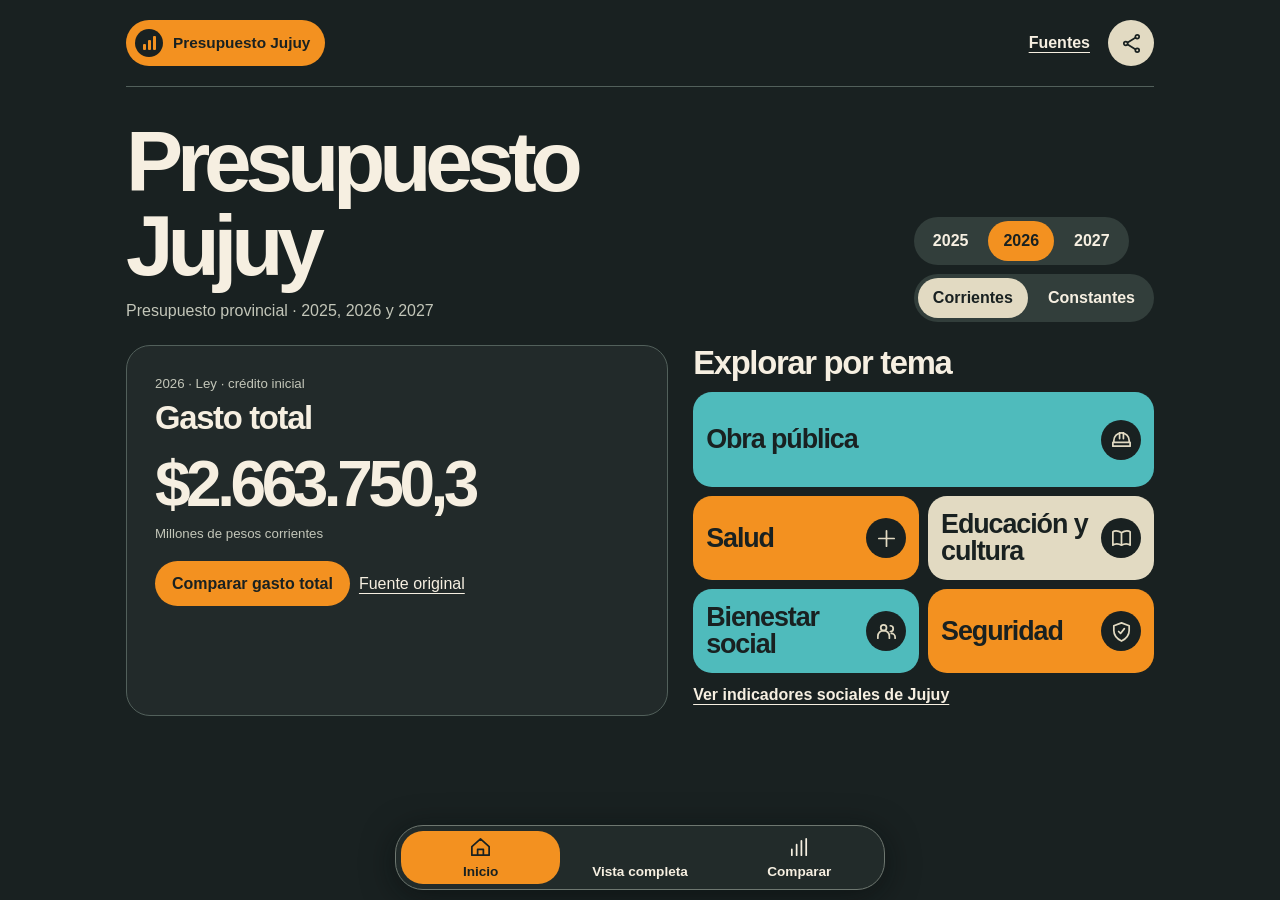
==== commit 41cfa31a: "Mostrar el proyecto 2027 y sumar vista completa e indicadores gráficos" ====
--- a/docs/index.html
+++ b/docs/index.html
@@ -113,6 +113,54 @@
 .method{margin-top:12px}
 @media(max-width:720px){.top{height:69px}.layout,.hero{grid-template-columns:1fr;gap:15px}.layout{margin-top:16px}main{padding-top:24px}.lead{border-radius:19px}.home-data{order:2}.topic-list{grid-template-columns:1fr}.topic:first-child{grid-column:auto}.topic,.topic:first-child{min-height:75px}.topic .glyph{width:38px;height:38px}.bar-row{grid-template-columns:41px minmax(0,1fr) auto}.responsive-hide{display:none}#filters{margin:auto 0 0;width:100%;max-width:none;border-radius:26px 26px 0 0;padding-bottom:calc(18px + env(safe-area-inset-bottom))}}
 @media(prefers-reduced-motion:no-preference){button{transition:filter .15s,background-color .15s}}
+
+.top-actions,.money-controls{display:flex;flex-wrap:wrap;align-items:center;gap:9px}
+.top-actions{gap:18px}
+.base-picker{display:inline-flex;align-items:center;gap:6px;font-size:.85rem}
+.base-picker select{width:auto;min-height:38px}
+#filters .base-picker{padding-top:5px}
+.year-overview{display:grid;grid-template-columns:repeat(3,minmax(0,1fr));gap:9px;margin-top:10px}
+.year-card{display:grid;align-content:start;gap:8px;border:1px solid var(--border);padding:12px;border-radius:13px;min-width:0}
+.year-card strong{font-size:clamp(1rem,2.5vw,1.5rem);letter-spacing:-.03em}
+.year-tag{color:var(--cream);font-weight:800;font-size:.86rem}
+.year-card .track{height:7px}
+.year-card:nth-child(2) .fill{background:var(--orange)}
+.year-card:nth-child(3) .fill{background:var(--cream)}
+.change,.overview-table td small{display:block}
+.change{font-weight:750;color:var(--aqua)}
+.overview-table td a{font-size:.82rem}
+.overview-table td{width:23%}
+.overview-item+.overview-item{border-top:1px solid var(--border);margin-top:5px;padding-top:5px}
+.overview-detail .note,.project-comparison{margin-top:9px}
+.overview-table .text-button{min-height:32px;font-size:.8rem}
+.trend{background:var(--ink);border:1px solid var(--border);border-radius:15px;padding:12px;margin:8px 0}
+.trend-head{display:flex;justify-content:space-between;gap:12px;flex-wrap:wrap}
+.trend-head div{display:grid;gap:3px}
+.trend-head strong{font-size:clamp(1.2rem,3.2vw,2rem);font-variant-numeric:tabular-nums;letter-spacing:-.04em}
+.series-chart{display:block;width:min(100%,690px);margin:auto}
+.series-chart text{fill:var(--muted);font-size:9px}
+.series-chart .gridline{stroke:var(--border);stroke-width:.6}
+.series-stroke{stroke:var(--aqua);stroke-width:2.3;fill:none;stroke-linejoin:round}
+.series-chart circle{fill:var(--cream);stroke:var(--ink);stroke-width:1}
+@media(max-width:420px){
+ .top-actions{gap:10px}
+ .top-actions .round{width:38px;height:38px}
+ .year-overview{gap:4px}
+ .year-card{padding:7px 5px}
+ .year-card strong{font-size:clamp(.73rem,3.05vw,.95rem)}
+ .year-tag,.year-card small{font-size:.7rem}
+}
+@media(max-width:540px){
+ .overview-table,.overview-table thead,.overview-table tbody{display:block}
+ .overview-table tr{display:grid;grid-template-columns:repeat(3,minmax(0,1fr));gap:5px}
+ .overview-table thead th:first-child,.overview-table tbody th{grid-column:1/-1}
+ .overview-table td{width:auto;padding:4px 2px 9px;border-top:0;font-size:.8rem;min-width:0}
+ .overview-table thead th{padding:5px 2px}
+ .overview-table tbody th{padding:7px 0 1px}
+ .overview-table .change,.overview-table td small{font-size:.72rem}
+ .overview-table .overview-item a{font-size:.71rem}
+ .overview-table td a{display:inline-block}
+}
 </style>
 </head>
 <body>
@@ -120,16 +168,19 @@
 <div id="site">
 <header class="top">
  <button class="brand" type="button" data-tab="inicio" aria-label="Presupuesto Jujuy, inicio"><span aria-hidden="true" class="brand-mark"><i></i><i></i><i></i></span> Presupuesto Jujuy</button>
- <button class="round share" type="button" id="share" aria-label="Compartir esta vista"></button>
+ <div class="top-actions"><button type="button" class="text-button" data-sources>Fuentes</button>
+ <button class="round share" type="button" id="share" aria-label="Compartir esta vista"></button></div>
 </header>
 <main id="contenido" tabindex="-1"></main>
 <nav id="nav" aria-label="Navegación principal"></nav>
 </div>
 <p class="toast" role="status" id="toast"></p>
 <dialog id="filters" aria-labelledby="filter-title"></dialog>
-<script id="data" type="application/json">{"annual":[{"escenario":"central","ejercicio":2025,"concepto":"Gasto total","clasificacion":"agregado","estado_presupuesto":"ley","estado_deflactor":"observado","pesos_corrientes":1989195943158,"pesos_constantes_2025":1989195943158,"variacion_nominal_pct":null,"variacion_real_pct":null,"participacion_gasto_pct":100,"referencia":"Art. 1","fuente":"https://boletinoficial.jujuy.gob.ar/?p=303334"},{"escenario":"central","ejercicio":2026,"concepto":"Gasto total","clasificacion":"agregado","estado_presupuesto":"ley","estado_deflactor":"parcialmente proyectado","pesos_corrientes":2663750291667,"pesos_constantes_2025":2004658937017.9265,"variacion_nominal_pct":33.9109050986,"variacion_real_pct":0.7773489541,"participacion_gasto_pct":100,"referencia":"Art. 1","fuente":"https://boletinoficial.jujuy.gob.ar/?p=324229"},{"escenario":"central","ejercicio":2027,"concepto":"Gasto total","clasificacion":"agregado","estado_presupuesto":"proyecto","estado_deflactor":"proyectado","pesos_corrientes":4045932631010,"pesos_constantes_2025":2465162564546.4785,"variacion_nominal_pct":51.8885851901,"variacion_real_pct":22.9716695955,"participacion_gasto_pct":100,"referencia":"Art. 1","fuente":"https://drive.google.com/file/d/10MFsmYh9fgqPaH7d3uqZg7cTbm71SsDd/view"},{"escenario":"central","ejercicio":2025,"concepto":"Gasto corriente","clasificacion":"agregado","estado_presupuesto":"ley","estado_deflactor":"observado","pesos_corrientes":1730630570354,"pesos_constantes_2025":1730630570354,"variacion_nominal_pct":null,"variacion_real_pct":null,"participacion_gasto_pct":87.0015131645,"referencia":"Art. 1","fuente":"https://boletinoficial.jujuy.gob.ar/?p=303334"},{"escenario":"central","ejercicio":2026,"concepto":"Gasto corriente","clasificacion":"agregado","estado_presupuesto":"ley","estado_deflactor":"parcialmente proyectado","pesos_corrientes":2284492943232,"pesos_constantes_2025":1719241180200.281,"variacion_nominal_pct":32.0035010571,"variacion_real_pct":-0.6581063775,"participacion_gasto_pct":85.762278483,"referencia":"Art. 1","fuente":"https://boletinoficial.jujuy.gob.ar/?p=324229"},{"escenario":"central","ejercicio":2027,"concepto":"Gasto corriente","clasificacion":"agregado","estado_presupuesto":"proyecto","estado_deflactor":"proyectado","pesos_corrientes":3572926196229,"pesos_constantes_2025":2176962571577.0867,"variacion_nominal_pct":56.3990909586,"variacion_real_pct":26.6234543849,"participacion_gasto_pct":88.3090877205,"referencia":"Art. 1","fuente":"https://drive.google.com/file/d/10MFsmYh9fgqPaH7d3uqZg7cTbm71SsDd/view"},{"escenario":"central","ejercicio":2025,"concepto":"Gasto de capital","clasificacion":"agregado","estado_presupuesto":"ley","estado_deflactor":"observado","pesos_corrientes":258565372804,"pesos_constantes_2025":258565372804,"variacion_nominal_pct":null,"variacion_real_pct":null,"participacion_gasto_pct":12.9984868355,"referencia":"Art. 1","fuente":"https://boletinoficial.jujuy.gob.ar/?p=303334"},{"escenario":"central","ejercicio":2026,"concepto":"Gasto de capital","clasificacion":"agregado","estado_presupuesto":"ley","estado_deflactor":"parcialmente proyectado","pesos_corrientes":379257348435,"pesos_constantes_2025":285417756817.6456,"variacion_nominal_pct":46.6775478565,"variacion_real_pct":10.3851431158,"participacion_gasto_pct":14.237721517,"referencia":"Art. 1","fuente":"https://boletinoficial.jujuy.gob.ar/?p=324229"},{"escenario":"central","ejercicio":2027,"concepto":"Gasto de capital","clasificacion":"agregado","estado_presupuesto":"proyecto","estado_deflactor":"proyectado","pesos_corrientes":473006434781,"pesos_constantes_2025":288199992969.3923,"variacion_nominal_pct":24.7191219189,"variacion_real_pct":0.9747943445,"participacion_gasto_pct":11.6909122795,"referencia":"Art. 1","fuente":"https://drive.google.com/file/d/10MFsmYh9fgqPaH7d3uqZg7cTbm71SsDd/view"},{"escenario":"central","ejercicio":2025,"concepto":"Recursos totales","clasificacion":"agregado","estado_presupuesto":"ley","estado_deflactor":"observado","pesos_corrientes":1996432526128,"pesos_constantes_2025":1996432526128,"variacion_nominal_pct":null,"variacion_real_pct":null,"participacion_gasto_pct":null,"referencia":"Art. 2","fuente":"https://boletinoficial.jujuy.gob.ar/?p=303334"},{"escenario":"central","ejercicio":2026,"concepto":"Recursos totales","clasificacion":"agregado","estado_presupuesto":"ley","estado_deflactor":"parcialmente proyectado","pesos_corrientes":2665146404346,"pesos_constantes_2025":2005709609735.935,"variacion_nominal_pct":33.4954409661,"variacion_real_pct":0.4646830527,"participacion_gasto_pct":null,"referencia":"Art. 2","fuente":"https://boletinoficial.jujuy.gob.ar/?p=324229"},{"escenario":"central","ejercicio":2027,"concepto":"Recursos totales","clasificacion":"agregado","estado_presupuesto":"proyecto","estado_deflactor":"proyectado","pesos_corrientes":4046946673988,"pesos_constantes_2025":2465780414870.789,"variacion_nominal_pct":51.8470680406,"variacion_real_pct":22.9380565812,"participacion_gasto_pct":null,"referencia":"Art. 2","fuente":"https://drive.google.com/file/d/10MFsmYh9fgqPaH7d3uqZg7cTbm71SsDd/view"},{"escenario":"central","ejercicio":2025,"concepto":"Recursos corrientes","clasificacion":"agregado","estado_presupuesto":"ley","estado_deflactor":"observado","pesos_corrientes":1988598005546,"pesos_constantes_2025":1988598005546,"variacion_nominal_pct":null,"variacion_real_pct":null,"participacion_gasto_pct":null,"referencia":"Art. 2","fuente":"https://boletinoficial.jujuy.gob.ar/?p=303334"},{"escenario":"central","ejercicio":2026,"concepto":"Recursos corrientes","clasificacion":"agregado","estado_presupuesto":"ley","estado_deflactor":"parcialmente proyectado","pesos_corrientes":2656799575087,"pesos_constantes_2025":1999428035249.707,"variacion_nominal_pct":33.6016413412,"variacion_real_pct":0.5446062841,"participacion_gasto_pct":null,"referencia":"Art. 2","fuente":"https://boletinoficial.jujuy.gob.ar/?p=324229"},{"escenario":"central","ejercicio":2027,"concepto":"Recursos corrientes","clasificacion":"agregado","estado_presupuesto":"proyecto","estado_deflactor":"proyectado","pesos_corrientes":3950287862104,"pesos_constantes_2025":2406886778638.7656,"variacion_nominal_pct":48.6859565601,"variacion_real_pct":20.3787651371,"participacion_gasto_pct":null,"referencia":"Art. 2","fuente":"https://drive.google.com/file/d/10MFsmYh9fgqPaH7d3uqZg7cTbm71SsDd/view"},{"escenario":"central","ejercicio":2025,"concepto":"Recursos de capital","clasificacion":"agregado","estado_presupuesto":"ley","estado_deflactor":"observado","pesos_corrientes":7834520582,"pesos_constantes_2025":7834520582,"variacion_nominal_pct":null,"variacion_real_pct":null,"participacion_gasto_pct":null,"referencia":"Art. 2","fuente":"https://boletinoficial.jujuy.gob.ar/?p=303334"},{"escenario":"central","ejercicio":2026,"concepto":"Recursos de capital","clasificacion":"agregado","estado_presupuesto":"ley","estado_deflactor":"parcialmente proyectado","pesos_corrientes":8346829259,"pesos_constantes_2025":6281574486.227717,"variacion_nominal_pct":6.5391196773,"variacion_real_pct":-19.8218395053,"participacion_gasto_pct":null,"referencia":"Art. 2","fuente":"https://boletinoficial.jujuy.gob.ar/?p=324229"},{"escenario":"central","ejercicio":2027,"concepto":"Recursos de capital","clasificacion":"agregado","estado_presupuesto":"proyecto","estado_deflactor":"proyectado","pesos_corrientes":96658811884,"pesos_constantes_2025":58893636232.0236,"variacion_nominal_pct":1058.0302997066,"variacion_real_pct":837.5616950996,"participacion_gasto_pct":null,"referencia":"Art. 2","fuente":"https://drive.google.com/file/d/10MFsmYh9fgqPaH7d3uqZg7cTbm71SsDd/view"},{"escenario":"central","ejercicio":2025,"concepto":"Resultado financiero previsto","clasificacion":"agregado","estado_presupuesto":"ley","estado_deflactor":"observado","pesos_corrientes":7236582970,"pesos_constantes_2025":7236582970,"variacion_nominal_pct":null,"variacion_real_pct":null,"participacion_gasto_pct":null,"referencia":"Art. 4","fuente":"https://boletinoficial.jujuy.gob.ar/?p=303334"},{"escenario":"central","ejercicio":2026,"concepto":"Resultado financiero previsto","clasificacion":"agregado","estado_presupuesto":"ley","estado_deflactor":"parcialmente proyectado","pesos_corrientes":1396112679,"pesos_constantes_2025":1050672718.0083829,"variacion_nominal_pct":-80.7075703438,"variacion_real_pct":-85.4810934613,"participacion_gasto_pct":null,"referencia":"Art. 4","fuente":"https://boletinoficial.jujuy.gob.ar/?p=324229"},{"escenario":"central","ejercicio":2027,"concepto":"Resultado financiero previsto","clasificacion":"agregado","estado_presupuesto":"proyecto","estado_deflactor":"proyectado","pesos_corrientes":1014042978,"pesos_constantes_2025":617850324.3102196,"variacion_nominal_pct":-27.3666808379,"variacion_real_pct":-41.1947875185,"participacion_gasto_pct":null,"referencia":"Art. 4","fuente":"https://drive.google.com/file/d/10MFsmYh9fgqPaH7d3uqZg7cTbm71SsDd/view"},{"escenario":"central","ejercicio":2025,"concepto":"Amortización de deuda","clasificacion":"agregado","estado_presupuesto":"ley","estado_deflactor":"observado","pesos_corrientes":111072142537,"pesos_constantes_2025":111072142537,"variacion_nominal_pct":null,"variacion_real_pct":null,"participacion_gasto_pct":null,"referencia":"Art. 5","fuente":"https://boletinoficial.jujuy.gob.ar/?p=303334"},{"escenario":"central","ejercicio":2026,"concepto":"Amortización de deuda","clasificacion":"agregado","estado_presupuesto":"ley","estado_deflactor":"parcialmente proyectado","pesos_corrientes":195696758319,"pesos_constantes_2025":147275537326.7786,"variacion_nominal_pct":76.1888749502,"variacion_real_pct":32.5944867569,"participacion_gasto_pct":null,"referencia":"Art. 5","fuente":"https://boletinoficial.jujuy.gob.ar/?p=324229"},{"escenario":"central","ejercicio":2027,"concepto":"Amortización de deuda","clasificacion":"agregado","estado_presupuesto":"proyecto","estado_deflactor":"proyectado","pesos_corrientes":249371979168,"pesos_constantes_2025":151940856103.27072,"variacion_nominal_pct":27.427751645,"variacion_real_pct":3.1677486032,"participacion_gasto_pct":null,"referencia":"Art. 5","fuente":"https://drive.google.com/file/d/10MFsmYh9fgqPaH7d3uqZg7cTbm71SsDd/view"},{"escenario":"central","ejercicio":2025,"concepto":"Administración General","clasificacion":"finalidad","estado_presupuesto":"ley","estado_deflactor":"observado","pesos_corrientes":725375300750,"pesos_constantes_2025":725375300750,"variacion_nominal_pct":null,"variacion_real_pct":null,"participacion_gasto_pct":36.4657540774,"referencia":"Art. 1, cuadro por finalidad","fuente":"https://boletinoficial.jujuy.gob.ar/?p=303334"},{"escenario":"central","ejercicio":2026,"concepto":"Administración General","clasificacion":"finalidad","estado_presupuesto":"ley","estado_deflactor":"parcialmente proyectado","pesos_corrientes":983911388019,"pesos_constantes_2025":740462333649.0187,"variacion_nominal_pct":35.641699821,"variacion_real_pct":2.0798933853,"participacion_gasto_pct":36.9370729342,"referencia":"Art. 1, cuadro por finalidad","fuente":"https://boletinoficial.jujuy.gob.ar/?p=324229"},{"escenario":"central","ejercicio":2025,"concepto":"Seguridad","clasificacion":"finalidad","estado_presupuesto":"ley","estado_deflactor":"observado","pesos_corrientes":216408070399,"pesos_constantes_2025":216408070399,"variacion_nominal_pct":null,"variacion_real_pct":null,"participacion_gasto_pct":10.8791731224,"referencia":"Art. 1, cuadro por finalidad","fuente":"https://boletinoficial.jujuy.gob.ar/?p=303334"},{"escenario":"central","ejercicio":2026,"concepto":"Seguridad","clasificacion":"finalidad","estado_presupuesto":"ley","estado_deflactor":"parcialmente proyectado","pesos_corrientes":271223435694,"pesos_constantes_2025":204114659693.7301,"variacion_nominal_pct":25.3296308192,"variacion_real_pct":-5.6806618545,"participacion_gasto_pct":10.182014303,"referencia":"Art. 1, cuadro por finalidad","fuente":"https://boletinoficial.jujuy.gob.ar/?p=324229"},{"escenario":"central","ejercicio":2025,"concepto":"Salud","clasificacion":"finalidad","estado_presupuesto":"ley","estado_deflactor":"observado","pesos_corrientes":266164208076,"pesos_constantes_2025":266164208076,"variacion_nominal_pct":null,"variacion_real_pct":null,"participacion_gasto_pct":13.380492203,"referencia":"Art. 1, cuadro por finalidad","fuente":"https://boletinoficial.jujuy.gob.ar/?p=303334"},{"escenario":"central","ejercicio":2026,"concepto":"Salud","clasificacion":"finalidad","estado_presupuesto":"ley","estado_deflactor":"parcialmente proyectado","pesos_corrientes":370108870693,"pesos_constantes_2025":278532885618.2012,"variacion_nominal_pct":39.0528325985,"variacion_real_pct":4.6470100663,"participacion_gasto_pct":13.8942779979,"referencia":"Art. 1, cuadro por finalidad","fuente":"https://boletinoficial.jujuy.gob.ar/?p=324229"},{"escenario":"central","ejercicio":2025,"concepto":"Bienestar Social","clasificacion":"finalidad","estado_presupuesto":"ley","estado_deflactor":"observado","pesos_corrientes":95616608955,"pesos_constantes_2025":95616608955,"variacion_nominal_pct":null,"variacion_real_pct":null,"participacion_gasto_pct":4.8067969012,"referencia":"Art. 1, cuadro por finalidad","fuente":"https://boletinoficial.jujuy.gob.ar/?p=303334"},{"escenario":"central","ejercicio":2026,"concepto":"Bienestar Social","clasificacion":"finalidad","estado_presupuesto":"ley","estado_deflactor":"parcialmente proyectado","pesos_corrientes":151504745340,"pesos_constantes_2025":114017947814.61597,"variacion_nominal_pct":58.4502389238,"variacion_real_pct":19.2449189118,"participacion_gasto_pct":5.6876481934,"referencia":"Art. 1, cuadro por finalidad","fuente":"https://boletinoficial.jujuy.gob.ar/?p=324229"},{"escenario":"central","ejercicio":2025,"concepto":"Cultura y Educación","clasificacion":"finalidad","estado_presupuesto":"ley","estado_deflactor":"observado","pesos_corrientes":474231956232,"pesos_constantes_2025":474231956232,"variacion_nominal_pct":null,"variacion_real_pct":null,"participacion_gasto_pct":23.8403842449,"referencia":"Art. 1, cuadro por finalidad","fuente":"https://boletinoficial.jujuy.gob.ar/?p=303334"},{"escenario":"central","ejercicio":2026,"concepto":"Cultura y Educación","clasificacion":"finalidad","estado_presupuesto":"ley","estado_deflactor":"parcialmente proyectado","pesos_corrientes":621952852025,"pesos_constantes_2025":468063146577.9936,"variacion_nominal_pct":31.1495026541,"variacion_real_pct":-1.3008000775,"participacion_gasto_pct":23.3487671112,"referencia":"Art. 1, cuadro por finalidad","fuente":"https://boletinoficial.jujuy.gob.ar/?p=324229"},{"escenario":"central","ejercicio":2025,"concepto":"Ciencia y Técnica","clasificacion":"finalidad","estado_presupuesto":"ley","estado_deflactor":"observado","pesos_corrientes":182743156,"pesos_constantes_2025":182743156,"variacion_nominal_pct":null,"variacion_real_pct":null,"participacion_gasto_pct":0.0091867851,"referencia":"Art. 1, cuadro por finalidad","fuente":"https://boletinoficial.jujuy.gob.ar/?p=303334"},{"escenario":"central","ejercicio":2026,"concepto":"Ciencia y Técnica","clasificacion":"finalidad","estado_presupuesto":"ley","estado_deflactor":"parcialmente proyectado","pesos_corrientes":352671734,"pesos_constantes_2025":265410217.16951934,"variacion_nominal_pct":92.9876564023,"variacion_real_pct":45.2367481108,"participacion_gasto_pct":0.0132396695,"referencia":"Art. 1, cuadro por finalidad","fuente":"https://boletinoficial.jujuy.gob.ar/?p=324229"},{"escenario":"central","ejercicio":2025,"concepto":"Desarrollo de la Economía","clasificacion":"finalidad","estado_presupuesto":"ley","estado_deflactor":"observado","pesos_corrientes":130789474965,"pesos_constantes_2025":130789474964.99998,"variacion_nominal_pct":null,"variacion_real_pct":null,"participacion_gasto_pct":6.5749920421,"referencia":"Art. 1, cuadro por finalidad","fuente":"https://boletinoficial.jujuy.gob.ar/?p=303334"},{"escenario":"central","ejercicio":2026,"concepto":"Desarrollo de la Economía","clasificacion":"finalidad","estado_presupuesto":"ley","estado_deflactor":"parcialmente proyectado","pesos_corrientes":199293000629,"pesos_constantes_2025":149981961915.0653,"variacion_nominal_pct":52.3769406386,"variacion_real_pct":14.6743359549,"participacion_gasto_pct":7.4816697816,"referencia":"Art. 1, cuadro por finalidad","fuente":"https://boletinoficial.jujuy.gob.ar/?p=324229"},{"escenario":"central","ejercicio":2025,"concepto":"Deuda Pública","clasificacion":"finalidad","estado_presupuesto":"ley","estado_deflactor":"observado","pesos_corrientes":35436962239,"pesos_constantes_2025":35436962239,"variacion_nominal_pct":null,"variacion_real_pct":null,"participacion_gasto_pct":1.7814716726,"referencia":"Art. 1, cuadro por finalidad","fuente":"https://boletinoficial.jujuy.gob.ar/?p=303334"},{"escenario":"central","ejercicio":2026,"concepto":"Deuda Pública","clasificacion":"finalidad","estado_presupuesto":"ley","estado_deflactor":"parcialmente proyectado","pesos_corrientes":44655724608,"pesos_constantes_2025":33606565038.953556,"variacion_nominal_pct":26.0145390195,"variacion_real_pct":-5.1652203925,"participacion_gasto_pct":1.6764230772,"referencia":"Art. 1, cuadro por finalidad","fuente":"https://boletinoficial.jujuy.gob.ar/?p=324229"},{"escenario":"central","ejercicio":2025,"concepto":"Gastos a Clasificar","clasificacion":"finalidad","estado_presupuesto":"ley","estado_deflactor":"observado","pesos_corrientes":44990618386,"pesos_constantes_2025":44990618386,"variacion_nominal_pct":null,"variacion_real_pct":null,"participacion_gasto_pct":2.2617489514,"referencia":"Art. 1, cuadro por finalidad","fuente":"https://boletinoficial.jujuy.gob.ar/?p=303334"},{"escenario":"central","ejercicio":2026,"concepto":"Gastos a Clasificar","clasificacion":"finalidad","estado_presupuesto":"ley","estado_deflactor":"parcialmente proyectado","pesos_corrientes":20747602925,"pesos_constantes_2025":15614026493.17851,"variacion_nominal_pct":-53.8846015696,"variacion_real_pct":-65.2949280243,"participacion_gasto_pct":0.7788869321,"referencia":"Art. 1, cuadro por finalidad","fuente":"https://boletinoficial.jujuy.gob.ar/?p=324229"},{"ejercicio":2025,"concepto":"Trabajos Públicos","pesos_corrientes":201377288231,"pesos_constantes_2025":201377288231,"participacion_gasto_pct":10.123552127866208,"estado_presupuesto":"ley","referencia":"Planilla 13 · Trabajos Públicos","fuente":"https://drive.google.com/file/d/10CBkppd3jpzWPnbNRqzEkBWz2HPyW_co/view"},{"ejercicio":2026,"concepto":"Trabajos Públicos","pesos_corrientes":304562077134,"pesos_constantes_2025":229204325849.7428,"participacion_gasto_pct":11.433582122421925,"estado_presupuesto":"ley","referencia":"Planilla 08 · Trabajos Públicos","fuente":"https://drive.google.com/file/d/1nbBKUOxAxC37VuGDq675NwPA0toEg2ZY/view"}],"deflators":[{"escenario":"central","ejercicio":2025,"meses_observados":12,"meses_proyectados":0,"ipc_promedio_base_2025":100,"factor_a_pesos_2025":1,"inflacion_promedio_interanual_pct":null},{"escenario":"central","ejercicio":2026,"meses_observados":10,"meses_proyectados":2,"ipc_promedio_base_2025":132.8779795145,"factor_a_pesos_2025":0.7525701427,"inflacion_promedio_interanual_pct":32.8779795145},{"escenario":"central","ejercicio":2027,"meses_observados":0,"meses_proyectados":12,"ipc_promedio_base_2025":164.1243741568,"factor_a_pesos_2025":0.6092940218,"inflacion_promedio_interanual_pct":23.5151036736}],"execution":[{"codigo":"total","concepto":"Gasto total","cobertura":"Consolidado Administración Pública No Financiera provincial","periodo_base":"2025-S1","periodo_comparado":"2026-S1","devengado_2025":895172856382.07,"devengado_2026":1209548459014.53,"devengado_2025_en_pesos_base_2025":952348586775.16,"devengado_2026_en_pesos_base_2025":969253655992.82,"variacion_nominal_pct":35.118983,"variacion_real_pct":1.775093,"fuente_2025":"https://hacienda.jujuy.gob.ar/wp-content/uploads/2025/11/pla_1_1_DEV_2tri25.pdf","fuente_2026":"https://hacienda.jujuy.gob.ar/wp-content/uploads/2026/02/Trim-II-Planilla-I.1.Devengado.pdf"},{"codigo":"corriente","concepto":"Gasto corriente","cobertura":"Consolidado Administración Pública No Financiera provincial","periodo_base":"2025-S1","periodo_comparado":"2026-S1","devengado_2025":830967124632.62,"devengado_2026":1143270147541.06,"devengado_2025_en_pesos_base_2025":884041960341.49,"devengado_2026_en_pesos_base_2025":916142517509.76,"variacion_nominal_pct":37.583078,"variacion_real_pct":3.631112,"fuente_2025":"https://hacienda.jujuy.gob.ar/wp-content/uploads/2025/11/pla_1_1_DEV_2tri25.pdf","fuente_2026":"https://hacienda.jujuy.gob.ar/wp-content/uploads/2026/02/Trim-II-Planilla-I.1.Devengado.pdf"},{"codigo":"capital","concepto":"Gasto de capital","cobertura":"Consolidado Administración Pública No Financiera provincial","periodo_base":"2025-S1","periodo_comparado":"2026-S1","devengado_2025":64205731749.45,"devengado_2026":66278311473.47,"devengado_2025_en_pesos_base_2025":68306626433.67,"devengado_2026_en_pesos_base_2025":53111138483.06,"variacion_nominal_pct":3.228029,"variacion_real_pct":-22.245994,"fuente_2025":"https://hacienda.jujuy.gob.ar/wp-content/uploads/2025/11/pla_1_1_DEV_2tri25.pdf","fuente_2026":"https://hacienda.jujuy.gob.ar/wp-content/uploads/2026/02/Trim-II-Planilla-I.1.Devengado.pdf"},{"codigo":"I","concepto":"ADMINISTRACION GUBERNAMENTAL","cobertura":"Consolidado Administración Pública No Financiera provincial","periodo_base":"2025-S1","periodo_comparado":"2026-S1","devengado_2025":338217465636.68,"devengado_2026":465865852554.79,"devengado_2025_en_pesos_base_2025":359819808124.63,"devengado_2026_en_pesos_base_2025":373314667490.74,"variacion_nominal_pct":37.741512,"variacion_real_pct":3.750449,"fuente_2025":"https://hacienda.jujuy.gob.ar/wp-content/uploads/2025/11/pla_1_3_Fin_Fun_Dev_2tri25.pdf","fuente_2026":"https://hacienda.jujuy.gob.ar/wp-content/uploads/2026/02/Trim-II-1.3-Fin-Fun-Deveng.pdf"},{"codigo":"1.1","concepto":"Legislativa","cobertura":"Consolidado Administración Pública No Financiera provincial","periodo_base":"2025-S1","periodo_comparado":"2026-S1","devengado_2025":10388387363.7,"devengado_2026":14230893106.78,"devengado_2025_en_pesos_base_2025":11051905734.36,"devengado_2026_en_pesos_base_2025":11403714393.57,"variacion_nominal_pct":36.988472,"variacion_real_pct":3.18324,"fuente_2025":"https://hacienda.jujuy.gob.ar/wp-content/uploads/2025/11/pla_1_3_Fin_Fun_Dev_2tri25.pdf","fuente_2026":"https://hacienda.jujuy.gob.ar/wp-content/uploads/2026/02/Trim-II-1.3-Fin-Fun-Deveng.pdf"},{"codigo":"1.2","concepto":"Judicial","cobertura":"Consolidado Administración Pública No Financiera provincial","periodo_base":"2025-S1","periodo_comparado":"2026-S1","devengado_2025":55275156309.1,"devengado_2026":76869044034.83,"devengado_2025_en_pesos_base_2025":58805644763.96,"devengado_2026_en_pesos_base_2025":61597864399.86,"variacion_nominal_pct":39.066172,"variacion_real_pct":4.748217,"fuente_2025":"https://hacienda.jujuy.gob.ar/wp-content/uploads/2025/11/pla_1_3_Fin_Fun_Dev_2tri25.pdf","fuente_2026":"https://hacienda.jujuy.gob.ar/wp-content/uploads/2026/02/Trim-II-1.3-Fin-Fun-Deveng.pdf"},{"codigo":"1.3","concepto":"Dirección Superior Ejecutiva","cobertura":"Consolidado Administración Pública No Financiera provincial","periodo_base":"2025-S1","periodo_comparado":"2026-S1","devengado_2025":129610806258.59,"devengado_2026":173844341130.1,"devengado_2025_en_pesos_base_2025":137889199042.55,"devengado_2026_en_pesos_base_2025":139307575449.52,"variacion_nominal_pct":34.127968,"variacion_real_pct":1.028635,"fuente_2025":"https://hacienda.jujuy.gob.ar/wp-content/uploads/2025/11/pla_1_3_Fin_Fun_Dev_2tri25.pdf","fuente_2026":"https://hacienda.jujuy.gob.ar/wp-content/uploads/2026/02/Trim-II-1.3-Fin-Fun-Deveng.pdf"},{"codigo":"1.4","concepto":"Relaciones Interiores","cobertura":"Consolidado Administración Pública No Financiera provincial","periodo_base":"2025-S1","periodo_comparado":"2026-S1","devengado_2025":129976985585.75,"devengado_2026":184242722608.64,"devengado_2025_en_pesos_base_2025":138278766668.78,"devengado_2026_en_pesos_base_2025":147640163688.84,"variacion_nominal_pct":41.750266,"variacion_real_pct":6.769945,"fuente_2025":"https://hacienda.jujuy.gob.ar/wp-content/uploads/2025/11/pla_1_3_Fin_Fun_Dev_2tri25.pdf","fuente_2026":"https://hacienda.jujuy.gob.ar/wp-content/uploads/2026/02/Trim-II-1.3-Fin-Fun-Deveng.pdf"},{"codigo":"1.5","concepto":"Administración Fiscal","cobertura":"Consolidado Administración Pública No Financiera provincial","periodo_base":"2025-S1","periodo_comparado":"2026-S1","devengado_2025":7255669755.24,"devengado_2026":9418444633.8,"devengado_2025_en_pesos_base_2025":7719097812.5,"devengado_2026_en_pesos_base_2025":7547330433.14,"variacion_nominal_pct":29.808067,"variacion_real_pct":-2.225226,"fuente_2025":"https://hacienda.jujuy.gob.ar/wp-content/uploads/2025/11/pla_1_3_Fin_Fun_Dev_2tri25.pdf","fuente_2026":"https://hacienda.jujuy.gob.ar/wp-content/uploads/2026/02/Trim-II-1.3-Fin-Fun-Deveng.pdf"},{"codigo":"1.6","concepto":"Control de la Gestión Pública","cobertura":"Consolidado Administración Pública No Financiera provincial","periodo_base":"2025-S1","periodo_comparado":"2026-S1","devengado_2025":5359563315.14,"devengado_2026":6633541539.31,"devengado_2025_en_pesos_base_2025":5701884851.08,"devengado_2026_en_pesos_base_2025":5315689785.92,"variacion_nominal_pct":23.770187,"variacion_real_pct":-6.773112,"fuente_2025":"https://hacienda.jujuy.gob.ar/wp-content/uploads/2025/11/pla_1_3_Fin_Fun_Dev_2tri25.pdf","fuente_2026":"https://hacienda.jujuy.gob.ar/wp-content/uploads/2026/02/Trim-II-1.3-Fin-Fun-Deveng.pdf"},{"codigo":"1.7","concepto":"Información y Estadísticas Básicas","cobertura":"Consolidado Administración Pública No Financiera provincial","periodo_base":"2025-S1","periodo_comparado":"2026-S1","devengado_2025":350897049.16,"devengado_2026":626865501.33,"devengado_2025_en_pesos_base_2025":373309251.38,"devengado_2026_en_pesos_base_2025":502329339.89,"variacion_nominal_pct":78.646558,"variacion_real_pct":34.561182,"fuente_2025":"https://hacienda.jujuy.gob.ar/wp-content/uploads/2025/11/pla_1_3_Fin_Fun_Dev_2tri25.pdf","fuente_2026":"https://hacienda.jujuy.gob.ar/wp-content/uploads/2026/02/Trim-II-1.3-Fin-Fun-Deveng.pdf"},{"codigo":"II","concepto":"SERVICIOS DE SEGURIDAD","cobertura":"Consolidado Administración Pública No Financiera provincial","periodo_base":"2025-S1","periodo_comparado":"2026-S1","devengado_2025":108138826958.64,"devengado_2026":163973716613.37,"devengado_2025_en_pesos_base_2025":115045779477.51,"devengado_2026_en_pesos_base_2025":131397897396.96,"variacion_nominal_pct":51.632602,"variacion_real_pct":14.213575,"fuente_2025":"https://hacienda.jujuy.gob.ar/wp-content/uploads/2025/11/pla_1_3_Fin_Fun_Dev_2tri25.pdf","fuente_2026":"https://hacienda.jujuy.gob.ar/wp-content/uploads/2026/02/Trim-II-1.3-Fin-Fun-Deveng.pdf"},{"codigo":"2.1","concepto":"Seguridad Interior","cobertura":"Consolidado Administración Pública No Financiera provincial","periodo_base":"2025-S1","periodo_comparado":"2026-S1","devengado_2025":91644779170.44,"devengado_2026":138253131591.14,"devengado_2025_en_pesos_base_2025":97498237693.48,"devengado_2026_en_pesos_base_2025":110787089387.35,"variacion_nominal_pct":50.857619,"variacion_real_pct":13.629838,"fuente_2025":"https://hacienda.jujuy.gob.ar/wp-content/uploads/2025/11/pla_1_3_Fin_Fun_Dev_2tri25.pdf","fuente_2026":"https://hacienda.jujuy.gob.ar/wp-content/uploads/2026/02/Trim-II-1.3-Fin-Fun-Deveng.pdf"},{"codigo":"2.2","concepto":"Sistema Penal","cobertura":"Consolidado Administración Pública No Financiera provincial","periodo_base":"2025-S1","periodo_comparado":"2026-S1","devengado_2025":16494047788.2,"devengado_2026":25720585022.23,"devengado_2025_en_pesos_base_2025":17547541784.03,"devengado_2026_en_pesos_base_2025":20610808009.61,"variacion_nominal_pct":55.938587,"variacion_real_pct":17.456954,"fuente_2025":"https://hacienda.jujuy.gob.ar/wp-content/uploads/2025/11/pla_1_3_Fin_Fun_Dev_2tri25.pdf","fuente_2026":"https://hacienda.jujuy.gob.ar/wp-content/uploads/2026/02/Trim-II-1.3-Fin-Fun-Deveng.pdf"},{"codigo":"III","concepto":"SERVICIOS SOCIALES","cobertura":"Consolidado Administración Pública No Financiera provincial","periodo_base":"2025-S1","periodo_comparado":"2026-S1","devengado_2025":398071554515.2,"devengado_2026":504902300572.85,"devengado_2025_en_pesos_base_2025":423496847201.25,"devengado_2026_en_pesos_base_2025":404595944132.85,"variacion_nominal_pct":26.837071,"variacion_real_pct":-4.463056,"fuente_2025":"https://hacienda.jujuy.gob.ar/wp-content/uploads/2025/11/pla_1_3_Fin_Fun_Dev_2tri25.pdf","fuente_2026":"https://hacienda.jujuy.gob.ar/wp-content/uploads/2026/02/Trim-II-1.3-Fin-Fun-Deveng.pdf"},{"codigo":"3.1","concepto":"Salud","cobertura":"Consolidado Administración Pública No Financiera provincial","periodo_base":"2025-S1","periodo_comparado":"2026-S1","devengado_2025":119694305958.78,"devengado_2026":149311432474.2,"devengado_2025_en_pesos_base_2025":127339320347.11,"devengado_2026_en_pesos_base_2025":119648494219.94,"variacion_nominal_pct":24.743973,"variacion_real_pct":-6.039632,"fuente_2025":"https://hacienda.jujuy.gob.ar/wp-content/uploads/2025/11/pla_1_3_Fin_Fun_Dev_2tri25.pdf","fuente_2026":"https://hacienda.jujuy.gob.ar/wp-content/uploads/2026/02/Trim-II-1.3-Fin-Fun-Deveng.pdf"},{"codigo":"3.2","concepto":"Promoción y Asistencia social","cobertura":"Consolidado Administración Pública No Financiera provincial","periodo_base":"2025-S1","periodo_comparado":"2026-S1","devengado_2025":17272424442.45,"devengado_2026":19473715577.81,"devengado_2025_en_pesos_base_2025":18375634259.54,"devengado_2026_en_pesos_base_2025":15604972152.12,"variacion_nominal_pct":12.744541,"variacion_real_pct":-15.077913,"fuente_2025":"https://hacienda.jujuy.gob.ar/wp-content/uploads/2025/11/pla_1_3_Fin_Fun_Dev_2tri25.pdf","fuente_2026":"https://hacienda.jujuy.gob.ar/wp-content/uploads/2026/02/Trim-II-1.3-Fin-Fun-Deveng.pdf"},{"codigo":"3.3","concepto":"Seguridad social","cobertura":"Consolidado Administración Pública No Financiera provincial","periodo_base":"2025-S1","periodo_comparado":"2026-S1","devengado_2025":3537683194.24,"devengado_2026":4821778889.91,"devengado_2025_en_pesos_base_2025":3763639130.11,"devengado_2026_en_pesos_base_2025":3863860751.18,"variacion_nominal_pct":36.297645,"variacion_real_pct":2.662891,"fuente_2025":"https://hacienda.jujuy.gob.ar/wp-content/uploads/2025/11/pla_1_3_Fin_Fun_Dev_2tri25.pdf","fuente_2026":"https://hacienda.jujuy.gob.ar/wp-content/uploads/2026/02/Trim-II-1.3-Fin-Fun-Deveng.pdf"},{"codigo":"3.4","concepto":"Educación y Cultura","cobertura":"Consolidado Administración Pública No Financiera provincial","periodo_base":"2025-S1","periodo_comparado":"2026-S1","devengado_2025":237305611547.74,"devengado_2026":312008279473.5,"devengado_2025_en_pesos_base_2025":252462596670.66,"devengado_2026_en_pesos_base_2025":250023191155.24,"variacion_nominal_pct":31.47952,"variacion_real_pct":-0.966244,"fuente_2025":"https://hacienda.jujuy.gob.ar/wp-content/uploads/2025/11/pla_1_3_Fin_Fun_Dev_2tri25.pdf","fuente_2026":"https://hacienda.jujuy.gob.ar/wp-content/uploads/2026/02/Trim-II-1.3-Fin-Fun-Deveng.pdf"},{"codigo":"3.5","concepto":"Ciencia y Técnica","cobertura":"Consolidado Administración Pública No Financiera provincial","periodo_base":"2025-S1","periodo_comparado":"2026-S1","devengado_2025":109140795.33,"devengado_2026":198722654.69,"devengado_2025_en_pesos_base_2025":116111744.73,"devengado_2026_en_pesos_base_2025":159243441.76,"variacion_nominal_pct":82.07917,"variacion_real_pct":37.146713,"fuente_2025":"https://hacienda.jujuy.gob.ar/wp-content/uploads/2025/11/pla_1_3_Fin_Fun_Dev_2tri25.pdf","fuente_2026":"https://hacienda.jujuy.gob.ar/wp-content/uploads/2026/02/Trim-II-1.3-Fin-Fun-Deveng.pdf"},{"codigo":"3.6","concepto":"Trabajo","cobertura":"Consolidado Administración Pública No Financiera provincial","periodo_base":"2025-S1","periodo_comparado":"2026-S1","devengado_2025":0,"devengado_2026":0,"devengado_2025_en_pesos_base_2025":0,"devengado_2026_en_pesos_base_2025":0,"variacion_nominal_pct":null,"variacion_real_pct":null,"fuente_2025":"https://hacienda.jujuy.gob.ar/wp-content/uploads/2025/11/pla_1_3_Fin_Fun_Dev_2tri25.pdf","fuente_2026":"https://hacienda.jujuy.gob.ar/wp-content/uploads/2026/02/Trim-II-1.3-Fin-Fun-Deveng.pdf"},{"codigo":"3.7","concepto":"Vivienda y Urbanismo","cobertura":"Consolidado Administración Pública No Financiera provincial","periodo_base":"2025-S1","periodo_comparado":"2026-S1","devengado_2025":20152388576.66,"devengado_2026":19088371502.74,"devengado_2025_en_pesos_base_2025":21439545049.09,"devengado_2026_en_pesos_base_2025":15296182412.61,"variacion_nominal_pct":-5.279856,"variacion_real_pct":-28.654352,"fuente_2025":"https://hacienda.jujuy.gob.ar/wp-content/uploads/2025/11/pla_1_3_Fin_Fun_Dev_2tri25.pdf","fuente_2026":"https://hacienda.jujuy.gob.ar/wp-content/uploads/2026/02/Trim-II-1.3-Fin-Fun-Deveng.pdf"},{"codigo":"3.8","concepto":"Agua Potable y Alcantarillado","cobertura":"Consolidado Administración Pública No Financiera provincial","periodo_base":"2025-S1","periodo_comparado":"2026-S1","devengado_2025":0,"devengado_2026":0,"devengado_2025_en_pesos_base_2025":0,"devengado_2026_en_pesos_base_2025":0,"variacion_nominal_pct":null,"variacion_real_pct":null,"fuente_2025":"https://hacienda.jujuy.gob.ar/wp-content/uploads/2025/11/pla_1_3_Fin_Fun_Dev_2tri25.pdf","fuente_2026":"https://hacienda.jujuy.gob.ar/wp-content/uploads/2026/02/Trim-II-1.3-Fin-Fun-Deveng.pdf"},{"codigo":"3.9","concepto":"Otros servicios urbanos","cobertura":"Consolidado Administración Pública No Financiera provincial","periodo_base":"2025-S1","periodo_comparado":"2026-S1","devengado_2025":0,"devengado_2026":0,"devengado_2025_en_pesos_base_2025":0,"devengado_2026_en_pesos_base_2025":0,"variacion_nominal_pct":null,"variacion_real_pct":null,"fuente_2025":"https://hacienda.jujuy.gob.ar/wp-content/uploads/2025/11/pla_1_3_Fin_Fun_Dev_2tri25.pdf","fuente_2026":"https://hacienda.jujuy.gob.ar/wp-content/uploads/2026/02/Trim-II-1.3-Fin-Fun-Deveng.pdf"},{"codigo":"IV","concepto":"DEUDA PUBLICA","cobertura":"Consolidado Administración Pública No Financiera provincial","periodo_base":"2025-S1","periodo_comparado":"2026-S1","devengado_2025":16973775019.34,"devengado_2026":18074655980,"devengado_2025_en_pesos_base_2025":18057909750.79,"devengado_2026_en_pesos_base_2025":14483856565.53,"variacion_nominal_pct":6.485776,"variacion_real_pct":-19.792175,"fuente_2025":"https://hacienda.jujuy.gob.ar/wp-content/uploads/2025/11/pla_1_3_Fin_Fun_Dev_2tri25.pdf","fuente_2026":"https://hacienda.jujuy.gob.ar/wp-content/uploads/2026/02/Trim-II-1.3-Fin-Fun-Deveng.pdf"},{"codigo":"4.1","concepto":"Energía, Combustible y Minería","cobertura":"Consolidado Administración Pública No Financiera provincial","periodo_base":"2025-S1","periodo_comparado":"2026-S1","devengado_2025":2462834404.49,"devengado_2026":1558820203.07,"devengado_2025_en_pesos_base_2025":2620138499.35,"devengado_2026_en_pesos_base_2025":1249137369.9,"variacion_nominal_pct":-36.706252,"variacion_real_pct":-52.325521,"fuente_2025":"https://hacienda.jujuy.gob.ar/wp-content/uploads/2025/11/pla_1_3_Fin_Fun_Dev_2tri25.pdf","fuente_2026":"https://hacienda.jujuy.gob.ar/wp-content/uploads/2026/02/Trim-II-1.3-Fin-Fun-Deveng.pdf"},{"codigo":"4.2","concepto":"Comunicaciones","cobertura":"Consolidado Administración Pública No Financiera provincial","periodo_base":"2025-S1","periodo_comparado":"2026-S1","devengado_2025":5967087847.28,"devengado_2026":4464945127.65,"devengado_2025_en_pesos_base_2025":6348212680.94,"devengado_2026_en_pesos_base_2025":3577917326.53,"variacion_nominal_pct":-25.173799,"variacion_real_pct":-43.638981,"fuente_2025":"https://hacienda.jujuy.gob.ar/wp-content/uploads/2025/11/pla_1_3_Fin_Fun_Dev_2tri25.pdf","fuente_2026":"https://hacienda.jujuy.gob.ar/wp-content/uploads/2026/02/Trim-II-1.3-Fin-Fun-Deveng.pdf"},{"codigo":"4.3","concepto":"Transporte","cobertura":"Consolidado Administración Pública No Financiera provincial","periodo_base":"2025-S1","periodo_comparado":"2026-S1","devengado_2025":12950373588.74,"devengado_2026":37376129114.47,"devengado_2025_en_pesos_base_2025":13777528996.24,"devengado_2026_en_pesos_base_2025":29950804799.15,"variacion_nominal_pct":188.610432,"variacion_real_pct":117.388799,"fuente_2025":"https://hacienda.jujuy.gob.ar/wp-content/uploads/2025/11/pla_1_3_Fin_Fun_Dev_2tri25.pdf","fuente_2026":"https://hacienda.jujuy.gob.ar/wp-content/uploads/2026/02/Trim-II-1.3-Fin-Fun-Deveng.pdf"},{"codigo":"4.4","concepto":"Ecología y Medio Ambiente","cobertura":"Consolidado Administración Pública No Financiera provincial","periodo_base":"2025-S1","periodo_comparado":"2026-S1","devengado_2025":4327118191.48,"devengado_2026":4412090952.8,"devengado_2025_en_pesos_base_2025":4603496257.83,"devengado_2026_en_pesos_base_2025":3535563420.14,"variacion_nominal_pct":1.963726,"variacion_real_pct":-23.198299,"fuente_2025":"https://hacienda.jujuy.gob.ar/wp-content/uploads/2025/11/pla_1_3_Fin_Fun_Dev_2tri25.pdf","fuente_2026":"https://hacienda.jujuy.gob.ar/wp-content/uploads/2026/02/Trim-II-1.3-Fin-Fun-Deveng.pdf"},{"codigo":"4.5","concepto":"Agricultura","cobertura":"Consolidado Administración Pública No Financiera provincial","periodo_base":"2025-S1","periodo_comparado":"2026-S1","devengado_2025":707987003.33,"devengado_2026":918569190.82,"devengado_2025_en_pesos_base_2025":753206955.81,"devengado_2026_en_pesos_base_2025":736081750.05,"variacion_nominal_pct":29.743793,"variacion_real_pct":-2.273639,"fuente_2025":"https://hacienda.jujuy.gob.ar/wp-content/uploads/2025/11/pla_1_3_Fin_Fun_Dev_2tri25.pdf","fuente_2026":"https://hacienda.jujuy.gob.ar/wp-content/uploads/2026/02/Trim-II-1.3-Fin-Fun-Deveng.pdf"},{"codigo":"4.6","concepto":"Industria","cobertura":"Consolidado Administración Pública No Financiera provincial","periodo_base":"2025-S1","periodo_comparado":"2026-S1","devengado_2025":143542936.31,"devengado_2026":183225702.37,"devengado_2025_en_pesos_base_2025":152711190.43,"devengado_2026_en_pesos_base_2025":146825189.66,"variacion_nominal_pct":27.645224,"variacion_real_pct":-3.854335,"fuente_2025":"https://hacienda.jujuy.gob.ar/wp-content/uploads/2025/11/pla_1_3_Fin_Fun_Dev_2tri25.pdf","fuente_2026":"https://hacienda.jujuy.gob.ar/wp-content/uploads/2026/02/Trim-II-1.3-Fin-Fun-Deveng.pdf"},{"codigo":"4.7","concepto":"Comercio, turismo y otros servicios","cobertura":"Consolidado Administración Pública No Financiera provincial","periodo_base":"2025-S1","periodo_comparado":"2026-S1","devengado_2025":3259979161.85,"devengado_2026":4740493421.46,"devengado_2025_en_pesos_base_2025":3468197818.52,"devengado_2026_en_pesos_base_2025":3798723850.8,"variacion_nominal_pct":45.414838,"variacion_real_pct":9.530195,"fuente_2025":"https://hacienda.jujuy.gob.ar/wp-content/uploads/2025/11/pla_1_3_Fin_Fun_Dev_2tri25.pdf","fuente_2026":"https://hacienda.jujuy.gob.ar/wp-content/uploads/2026/02/Trim-II-1.3-Fin-Fun-Deveng.pdf"},{"codigo":"4.8","concepto":"Seguros y finanzas","cobertura":"Consolidado Administración Pública No Financiera provincial","periodo_base":"2025-S1","periodo_comparado":"2026-S1","devengado_2025":3952311118.73,"devengado_2026":3077659576.08,"devengado_2025_en_pesos_base_2025":4204749821.87,"devengado_2026_en_pesos_base_2025":2466236696.67,"variacion_nominal_pct":-22.130129,"variacion_real_pct":-41.346411,"fuente_2025":"https://hacienda.jujuy.gob.ar/wp-content/uploads/2025/11/pla_1_3_Fin_Fun_Dev_2tri25.pdf","fuente_2026":"https://hacienda.jujuy.gob.ar/wp-content/uploads/2026/02/Trim-II-1.3-Fin-Fun-Deveng.pdf"},{"codigo":"5.1","concepto":"Servicios de la Deuda Pública","cobertura":"Consolidado Administración Pública No Financiera provincial","periodo_base":"2025-S1","periodo_comparado":"2026-S1","devengado_2025":16973775019.34,"devengado_2026":18074655980,"devengado_2025_en_pesos_base_2025":18057909750.79,"devengado_2026_en_pesos_base_2025":14483856565.53,"variacion_nominal_pct":6.485776,"variacion_real_pct":-19.792175,"fuente_2025":"https://hacienda.jujuy.gob.ar/wp-content/uploads/2025/11/pla_1_3_Fin_Fun_Dev_2tri25.pdf","fuente_2026":"https://hacienda.jujuy.gob.ar/wp-content/uploads/2026/02/Trim-II-1.3-Fin-Fun-Deveng.pdf"},{"codigo":"obras","concepto":"Trabajos Públicos","devengado_2025_en_pesos_base_2025":52959311981.5,"devengado_2026_en_pesos_base_2025":44970980698.96,"devengado_2025":49779817219.07,"devengado_2026":56120067299.7,"fuente_2025":"https://hacienda.jujuy.gob.ar/wp-content/uploads/2025/11/pla_1_3_Fin_Fun_Dev_2tri25.pdf","fuente_2026":"https://hacienda.jujuy.gob.ar/wp-content/uploads/2026/02/Trim-II-1.3-Fin-Fun-Deveng.pdf"}],"closing":[{"ejercicio":2025,"concepto":"total","credito_original_del_cuadro":1986512663158,"credito_vigente":2607783804233,"devengado":2325933883876,"ejecucion_pct":89.191975,"cuadro":"Cuenta de Inversión 2025, cuadro 20","fuente":"https://hacienda.jujuy.gob.ar/wp-content/uploads/2025/10/1-CUENTA-DE-INV.-2025.pdf"},{"ejercicio":2025,"concepto":"corriente","credito_original_del_cuadro":1730630570354,"credito_vigente":2214679044168,"devengado":2050884718082,"ejecucion_pct":92.604151,"cuadro":"Cuenta de Inversión 2025, cuadro 20","fuente":"https://hacienda.jujuy.gob.ar/wp-content/uploads/2025/10/1-CUENTA-DE-INV.-2025.pdf"},{"ejercicio":2025,"concepto":"capital","credito_original_del_cuadro":255882092804,"credito_vigente":393104760065,"devengado":275049165794,"ejecucion_pct":69.968414,"cuadro":"Cuenta de Inversión 2025, cuadro 20","fuente":"https://hacienda.jujuy.gob.ar/wp-content/uploads/2025/10/1-CUENTA-DE-INV.-2025.pdf"},{"ejercicio":2025,"concepto":"obras","credito_original_del_cuadro":198694008231,"credito_vigente":284304455182,"devengado":201725380273,"ejecucion_pct":70.953999,"cuadro":"Cuenta de Inversión 2025, cuadro 20","fuente":"https://hacienda.jujuy.gob.ar/wp-content/uploads/2025/10/1-CUENTA-DE-INV.-2025.pdf"}],"indicators":[{"indicador":"Asalariados privados registrados","periodo":"2025-01","cobertura":"Provincia de Jujuy","unidad":"personas","valor":61922,"fuente":"https://www.argentina.gob.ar/sites/default/files/trabajoregistrado_2608_estadisticas.xlsx","metodo":"A.5.1 original"},{"indicador":"Asalariados privados registrados","periodo":"2025-02","cobertura":"Provincia de Jujuy","unidad":"personas","valor":61303,"fuente":"https://www.argentina.gob.ar/sites/default/files/trabajoregistrado_2608_estadisticas.xlsx","metodo":"A.5.1 original"},{"indicador":"Asalariados privados registrados","periodo":"2025-03","cobertura":"Provincia de Jujuy","unidad":"personas","valor":58372,"fuente":"https://www.argentina.gob.ar/sites/default/files/trabajoregistrado_2608_estadisticas.xlsx","metodo":"A.5.1 original"},{"indicador":"Asalariados privados registrados","periodo":"2025-04","cobertura":"Provincia de Jujuy","unidad":"personas","valor":56748,"fuente":"https://www.argentina.gob.ar/sites/default/files/trabajoregistrado_2608_estadisticas.xlsx","metodo":"A.5.1 original"},{"indicador":"Asalariados privados registrados","periodo":"2025-05","cobertura":"Provincia de Jujuy","unidad":"personas","valor":56653,"fuente":"https://www.argentina.gob.ar/sites/default/files/trabajoregistrado_2608_estadisticas.xlsx","metodo":"A.5.1 original"},{"indicador":"Asalariados privados registrados","periodo":"2025-06","cobertura":"Provincia de Jujuy","unidad":"personas","valor":56804,"fuente":"https://www.argentina.gob.ar/sites/default/files/trabajoregistrado_2608_estadisticas.xlsx","metodo":"A.5.1 original"},{"indicador":"Asalariados privados registrados","periodo":"2025-07","cobertura":"Provincia de Jujuy","unidad":"personas","valor":56666,"fuente":"https://www.argentina.gob.ar/sites/default/files/trabajoregistrado_2608_estadisticas.xlsx","metodo":"A.5.1 original"},{"indicador":"Asalariados privados registrados","periodo":"2025-08","cobertura":"Provincia de Jujuy","unidad":"personas","valor":58576,"fuente":"https://www.argentina.gob.ar/sites/default/files/trabajoregistrado_2608_estadisticas.xlsx","metodo":"A.5.1 original"},{"indicador":"Asalariados privados registrados","periodo":"2025-09","cobertura":"Provincia de Jujuy","unidad":"personas","valor":59462,"fuente":"https://www.argentina.gob.ar/sites/default/files/trabajoregistrado_2608_estadisticas.xlsx","metodo":"A.5.1 original"},{"indicador":"Asalariados privados registrados","periodo":"2025-10","cobertura":"Provincia de Jujuy","unidad":"personas","valor":59696,"fuente":"https://www.argentina.gob.ar/sites/default/files/trabajoregistrado_2608_estadisticas.xlsx","metodo":"A.5.1 original"},{"indicador":"Asalariados privados registrados","periodo":"2025-11","cobertura":"Provincia de Jujuy","unidad":"personas","valor":60755,"fuente":"https://www.argentina.gob.ar/sites/default/files/trabajoregistrado_2608_estadisticas.xlsx","metodo":"A.5.1 original, provisorio"},{"indicador":"Asalariados privados registrados","periodo":"2025-12","cobertura":"Provincia de Jujuy","unidad":"personas","valor":60952,"fuente":"https://www.argentina.gob.ar/sites/default/files/trabajoregistrado_2608_estadisticas.xlsx","metodo":"A.5.1 original, provisorio"},{"indicador":"Asalariados privados registrados","periodo":"2026-01","cobertura":"Provincia de Jujuy","unidad":"personas","valor":60425,"fuente":"https://www.argentina.gob.ar/sites/default/files/trabajoregistrado_2608_estadisticas.xlsx","metodo":"A.5.1 original, provisorio"},{"indicador":"Asalariados privados registrados","periodo":"2026-02","cobertura":"Provincia de Jujuy","unidad":"personas","valor":59880,"fuente":"https://www.argentina.gob.ar/sites/default/files/trabajoregistrado_2608_estadisticas.xlsx","metodo":"A.5.1 original, provisorio"},{"indicador":"Asalariados privados registrados","periodo":"2026-03","cobertura":"Provincia de Jujuy","unidad":"personas","valor":56675,"fuente":"https://www.argentina.gob.ar/sites/default/files/trabajoregistrado_2608_estadisticas.xlsx","metodo":"A.5.1 original, provisorio"},{"indicador":"Asalariados privados registrados","periodo":"2026-04","cobertura":"Provincia de Jujuy","unidad":"personas","valor":54842,"fuente":"https://www.argentina.gob.ar/sites/default/files/trabajoregistrado_2608_estadisticas.xlsx","metodo":"A.5.1 original, provisorio"},{"indicador":"Asalariados privados registrados","periodo":"2026-05","cobertura":"Provincia de Jujuy","unidad":"personas","valor":54607,"fuente":"https://www.argentina.gob.ar/sites/default/files/trabajoregistrado_2608_estadisticas.xlsx","metodo":"A.5.1 original, provisorio"},{"indicador":"Asalariados privados registrados","periodo":"2026-06","cobertura":"Provincia de Jujuy","unidad":"personas","valor":54611,"fuente":"https://www.argentina.gob.ar/sites/default/files/trabajoregistrado_2608_estadisticas.xlsx","metodo":"A.5.1 original, provisorio"},{"indicador":"Asalariados privados registrados","periodo":"2026-07","cobertura":"Provincia de Jujuy","unidad":"personas","valor":54528,"fuente":"https://www.argentina.gob.ar/sites/default/files/trabajoregistrado_2608_estadisticas.xlsx","metodo":"A.5.1 original, provisorio"},{"indicador":"Asalariados privados registrados","periodo":"2026-08","cobertura":"Provincia de Jujuy","unidad":"personas","valor":56633,"fuente":"https://www.argentina.gob.ar/sites/default/files/trabajoregistrado_2608_estadisticas.xlsx","metodo":"A.5.1 original, provisorio"},{"indicador":"Crianza 1 a 3 años, bienes y servicios","periodo":"2025-01","cobertura":"Provincia de Jujuy","unidad":"pesos","valor":133968,"fuente":"https://dipec.jujuy.gob.ar/download/261/canasta-basica-y-canasta-de-crianza/16709/canasta-de-crianza-jujuy-septiembre-2025.pdf","metodo":"Cuadro 4; octubre 2026, cuadros 1 a 3"},{"indicador":"Crianza 1 a 3 años, bienes y servicios","periodo":"2025-01","cobertura":"Provincia de Jujuy","unidad":"pesos a precios promedio 2025","valor":152951.007709,"fuente":"https://dipec.jujuy.gob.ar/download/261/canasta-basica-y-canasta-de-crianza/16709/canasta-de-crianza-jujuy-septiembre-2025.pdf","metodo":"Cuadro 4; octubre 2026, cuadros 1 a 3; IPC mensual NOA"},{"indicador":"Crianza 1 a 3 años, bienes y servicios","periodo":"2025-02","cobertura":"Provincia de Jujuy","unidad":"pesos","valor":138898,"fuente":"https://dipec.jujuy.gob.ar/download/261/canasta-basica-y-canasta-de-crianza/16709/canasta-de-crianza-jujuy-septiembre-2025.pdf","metodo":"Cuadro 4; octubre 2026, cuadros 1 a 3"},{"indicador":"Crianza 1 a 3 años, bienes y servicios","periodo":"2025-02","cobertura":"Provincia de Jujuy","unidad":"pesos a precios promedio 2025","valor":154598.427408,"fuente":"https://dipec.jujuy.gob.ar/download/261/canasta-basica-y-canasta-de-crianza/16709/canasta-de-crianza-jujuy-septiembre-2025.pdf","metodo":"Cuadro 4; octubre 2026, cuadros 1 a 3; IPC mensual NOA"},{"indicador":"Crianza 1 a 3 años, bienes y servicios","periodo":"2025-03","cobertura":"Provincia de Jujuy","unidad":"pesos","valor":148383,"fuente":"https://dipec.jujuy.gob.ar/download/261/canasta-basica-y-canasta-de-crianza/16709/canasta-de-crianza-jujuy-septiembre-2025.pdf","metodo":"Cuadro 4; octubre 2026, cuadros 1 a 3"},{"indicador":"Crianza 1 a 3 años, bienes y servicios","periodo":"2025-03","cobertura":"Provincia de Jujuy","unidad":"pesos a precios promedio 2025","valor":158302.28092,"fuente":"https://dipec.jujuy.gob.ar/download/261/canasta-basica-y-canasta-de-crianza/16709/canasta-de-crianza-jujuy-septiembre-2025.pdf","metodo":"Cuadro 4; octubre 2026, cuadros 1 a 3; IPC mensual NOA"},{"indicador":"Crianza 1 a 3 años, bienes y servicios","periodo":"2025-04","cobertura":"Provincia de Jujuy","unidad":"pesos","valor":152259,"fuente":"https://dipec.jujuy.gob.ar/download/261/canasta-basica-y-canasta-de-crianza/16709/canasta-de-crianza-jujuy-septiembre-2025.pdf","metodo":"Cuadro 4; octubre 2026, cuadros 1 a 3"},{"indicador":"Crianza 1 a 3 años, bienes y servicios","periodo":"2025-04","cobertura":"Provincia de Jujuy","unidad":"pesos a precios promedio 2025","valor":157910.438557,"fuente":"https://dipec.jujuy.gob.ar/download/261/canasta-basica-y-canasta-de-crianza/16709/canasta-de-crianza-jujuy-septiembre-2025.pdf","metodo":"Cuadro 4; octubre 2026, cuadros 1 a 3; IPC mensual NOA"},{"indicador":"Crianza 1 a 3 años, bienes y servicios","periodo":"2025-05","cobertura":"Provincia de Jujuy","unidad":"pesos","valor":154609,"fuente":"https://dipec.jujuy.gob.ar/download/261/canasta-basica-y-canasta-de-crianza/16709/canasta-de-crianza-jujuy-septiembre-2025.pdf","metodo":"Cuadro 4; octubre 2026, cuadros 1 a 3"},{"indicador":"Crianza 1 a 3 años, bienes y servicios","periodo":"2025-05","cobertura":"Provincia de Jujuy","unidad":"pesos a precios promedio 2025","valor":158409.826958,"fuente":"https://dipec.jujuy.gob.ar/download/261/canasta-basica-y-canasta-de-crianza/16709/canasta-de-crianza-jujuy-septiembre-2025.pdf","metodo":"Cuadro 4; octubre 2026, cuadros 1 a 3; IPC mensual NOA"},{"indicador":"Crianza 1 a 3 años, bienes y servicios","periodo":"2025-06","cobertura":"Provincia de Jujuy","unidad":"pesos","valor":156273,"fuente":"https://dipec.jujuy.gob.ar/download/261/canasta-basica-y-canasta-de-crianza/16709/canasta-de-crianza-jujuy-septiembre-2025.pdf","metodo":"Cuadro 4; octubre 2026, cuadros 1 a 3"},{"indicador":"Crianza 1 a 3 años, bienes y servicios","periodo":"2025-06","cobertura":"Provincia de Jujuy","unidad":"pesos a precios promedio 2025","valor":158188.435606,"fuente":"https://dipec.jujuy.gob.ar/download/261/canasta-basica-y-canasta-de-crianza/16709/canasta-de-crianza-jujuy-septiembre-2025.pdf","metodo":"Cuadro 4; octubre 2026, cuadros 1 a 3; IPC mensual NOA"},{"indicador":"Crianza 1 a 3 años, bienes y servicios","periodo":"2025-07","cobertura":"Provincia de Jujuy","unidad":"pesos","valor":157191,"fuente":"https://dipec.jujuy.gob.ar/download/261/canasta-basica-y-canasta-de-crianza/16709/canasta-de-crianza-jujuy-septiembre-2025.pdf","metodo":"Cuadro 4; octubre 2026, cuadros 1 a 3"},{"indicador":"Crianza 1 a 3 años, bienes y servicios","periodo":"2025-07","cobertura":"Provincia de Jujuy","unidad":"pesos a precios promedio 2025","valor":156494.173829,"fuente":"https://dipec.jujuy.gob.ar/download/261/canasta-basica-y-canasta-de-crianza/16709/canasta-de-crianza-jujuy-septiembre-2025.pdf","metodo":"Cuadro 4; octubre 2026, cuadros 1 a 3; IPC mensual NOA"},{"indicador":"Crianza 1 a 3 años, bienes y servicios","periodo":"2025-08","cobertura":"Provincia de Jujuy","unidad":"pesos","valor":159157,"fuente":"https://dipec.jujuy.gob.ar/download/261/canasta-basica-y-canasta-de-crianza/16709/canasta-de-crianza-jujuy-septiembre-2025.pdf","metodo":"Cuadro 4; octubre 2026, cuadros 1 a 3"},{"indicador":"Crianza 1 a 3 años, bienes y servicios","periodo":"2025-08","cobertura":"Provincia de Jujuy","unidad":"pesos a precios promedio 2025","valor":155393.638754,"fuente":"https://dipec.jujuy.gob.ar/download/261/canasta-basica-y-canasta-de-crianza/16709/canasta-de-crianza-jujuy-septiembre-2025.pdf","metodo":"Cuadro 4; octubre 2026, cuadros 1 a 3; IPC mensual NOA"},{"indicador":"Crianza 1 a 3 años, bienes y servicios","periodo":"2025-09","cobertura":"Provincia de Jujuy","unidad":"pesos","valor":161344,"fuente":"https://dipec.jujuy.gob.ar/download/261/canasta-basica-y-canasta-de-crianza/16709/canasta-de-crianza-jujuy-septiembre-2025.pdf","metodo":"Cuadro 4; octubre 2026, cuadros 1 a 3"},{"indicador":"Crianza 1 a 3 años, bienes y servicios","periodo":"2025-09","cobertura":"Provincia de Jujuy","unidad":"pesos a precios promedio 2025","valor":154145.835441,"fuente":"https://dipec.jujuy.gob.ar/download/261/canasta-basica-y-canasta-de-crianza/16709/canasta-de-crianza-jujuy-septiembre-2025.pdf","metodo":"Cuadro 4; octubre 2026, cuadros 1 a 3; IPC mensual NOA"},{"indicador":"Crianza 1 a 3 años, bienes y servicios","periodo":"2025-10","cobertura":"Provincia de Jujuy","unidad":"pesos","valor":164812,"fuente":"https://dipec.jujuy.gob.ar/download/261/canasta-basica-y-canasta-de-crianza/19376/canasta-de-crianza-jujuy-octubre-2026.pdf","metodo":"Cuadro 4; octubre 2026, cuadros 1 a 3"},{"indicador":"Crianza 1 a 3 años, bienes y servicios","periodo":"2025-10","cobertura":"Provincia de Jujuy","unidad":"pesos a precios promedio 2025","valor":154162.822127,"fuente":"https://dipec.jujuy.gob.ar/download/261/canasta-basica-y-canasta-de-crianza/19376/canasta-de-crianza-jujuy-octubre-2026.pdf","metodo":"Cuadro 4; octubre 2026, cuadros 1 a 3; IPC mensual NOA"},{"indicador":"Crianza 1 a 3 años, bienes y servicios","periodo":"2025-11","cobertura":"Provincia de Jujuy","unidad":"pesos","valor":170018,"fuente":"https://dipec.jujuy.gob.ar/download/261/canasta-basica-y-canasta-de-crianza/19376/canasta-de-crianza-jujuy-octubre-2026.pdf","metodo":"Cuadro 4; octubre 2026, cuadros 1 a 3"},{"indicador":"Crianza 1 a 3 años, bienes y servicios","periodo":"2025-11","cobertura":"Provincia de Jujuy","unidad":"pesos a precios promedio 2025","valor":155461.083026,"fuente":"https://dipec.jujuy.gob.ar/download/261/canasta-basica-y-canasta-de-crianza/19376/canasta-de-crianza-jujuy-octubre-2026.pdf","metodo":"Cuadro 4; octubre 2026, cuadros 1 a 3; IPC mensual NOA"},{"indicador":"Crianza 1 a 3 años, bienes y servicios","periodo":"2025-12","cobertura":"Provincia de Jujuy","unidad":"pesos","valor":175475,"fuente":"https://dipec.jujuy.gob.ar/download/261/canasta-basica-y-canasta-de-crianza/19376/canasta-de-crianza-jujuy-octubre-2026.pdf","metodo":"Cuadro 4; octubre 2026, cuadros 1 a 3"},{"indicador":"Crianza 1 a 3 años, bienes y servicios","periodo":"2025-12","cobertura":"Provincia de Jujuy","unidad":"pesos a precios promedio 2025","valor":156375.772558,"fuente":"https://dipec.jujuy.gob.ar/download/261/canasta-basica-y-canasta-de-crianza/19376/canasta-de-crianza-jujuy-octubre-2026.pdf","metodo":"Cuadro 4; octubre 2026, cuadros 1 a 3; IPC mensual NOA"},{"indicador":"Crianza 1 a 3 años, bienes y servicios","periodo":"2026-01","cobertura":"Provincia de Jujuy","unidad":"pesos","valor":184639,"fuente":"https://dipec.jujuy.gob.ar/download/261/canasta-basica-y-canasta-de-crianza/19376/canasta-de-crianza-jujuy-octubre-2026.pdf","metodo":"Cuadro 4; octubre 2026, cuadros 1 a 3"},{"indicador":"Crianza 1 a 3 años, bienes y servicios","periodo":"2026-01","cobertura":"Provincia de Jujuy","unidad":"pesos a precios promedio 2025","valor":159984.707652,"fuente":"https://dipec.jujuy.gob.ar/download/261/canasta-basica-y-canasta-de-crianza/19376/canasta-de-crianza-jujuy-octubre-2026.pdf","metodo":"Cuadro 4; octubre 2026, cuadros 1 a 3; IPC mensual NOA"},{"indicador":"Crianza 1 a 3 años, bienes y servicios","periodo":"2026-02","cobertura":"Provincia de Jujuy","unidad":"pesos","valor":193749,"fuente":"https://dipec.jujuy.gob.ar/download/261/canasta-basica-y-canasta-de-crianza/19376/canasta-de-crianza-jujuy-octubre-2026.pdf","metodo":"Cuadro 4; octubre 2026, cuadros 1 a 3"},{"indicador":"Crianza 1 a 3 años, bienes y servicios","periodo":"2026-02","cobertura":"Provincia de Jujuy","unidad":"pesos a precios promedio 2025","valor":162136.321505,"fuente":"https://dipec.jujuy.gob.ar/download/261/canasta-basica-y-canasta-de-crianza/19376/canasta-de-crianza-jujuy-octubre-2026.pdf","metodo":"Cuadro 4; octubre 2026, cuadros 1 a 3; IPC mensual NOA"},{"indicador":"Crianza 1 a 3 años, bienes y servicios","periodo":"2026-03","cobertura":"Provincia de Jujuy","unidad":"pesos","valor":203397,"fuente":"https://dipec.jujuy.gob.ar/download/261/canasta-basica-y-canasta-de-crianza/19376/canasta-de-crianza-jujuy-octubre-2026.pdf","metodo":"Cuadro 4; octubre 2026, cuadros 1 a 3"},{"indicador":"Crianza 1 a 3 años, bienes y servicios","periodo":"2026-03","cobertura":"Provincia de Jujuy","unidad":"pesos a precios promedio 2025","valor":163738.429131,"fuente":"https://dipec.jujuy.gob.ar/download/261/canasta-basica-y-canasta-de-crianza/19376/canasta-de-crianza-jujuy-octubre-2026.pdf","metodo":"Cuadro 4; octubre 2026, cuadros 1 a 3; IPC mensual NOA"},{"indicador":"Crianza 1 a 3 años, bienes y servicios","periodo":"2026-04","cobertura":"Provincia de Jujuy","unidad":"pesos","valor":207969,"fuente":"https://dipec.jujuy.gob.ar/download/261/canasta-basica-y-canasta-de-crianza/19376/canasta-de-crianza-jujuy-octubre-2026.pdf","metodo":"Cuadro 4; octubre 2026, cuadros 1 a 3"},{"indicador":"Crianza 1 a 3 años, bienes y servicios","periodo":"2026-04","cobertura":"Provincia de Jujuy","unidad":"pesos a precios promedio 2025","valor":163273.924145,"fuente":"https://dipec.jujuy.gob.ar/download/261/canasta-basica-y-canasta-de-crianza/19376/canasta-de-crianza-jujuy-octubre-2026.pdf","metodo":"Cuadro 4; octubre 2026, cuadros 1 a 3; IPC mensual NOA"},{"indicador":"Crianza 1 a 3 años, bienes y servicios","periodo":"2026-05","cobertura":"Provincia de Jujuy","unidad":"pesos","valor":212749,"fuente":"https://dipec.jujuy.gob.ar/download/261/canasta-basica-y-canasta-de-crianza/19376/canasta-de-crianza-jujuy-octubre-2026.pdf","metodo":"Cuadro 4; octubre 2026, cuadros 1 a 3"},{"indicador":"Crianza 1 a 3 años, bienes y servicios","periodo":"2026-05","cobertura":"Provincia de Jujuy","unidad":"pesos a precios promedio 2025","valor":163601.556887,"fuente":"https://dipec.jujuy.gob.ar/download/261/canasta-basica-y-canasta-de-crianza/19376/canasta-de-crianza-jujuy-octubre-2026.pdf","metodo":"Cuadro 4; octubre 2026, cuadros 1 a 3; IPC mensual NOA"},{"indicador":"Crianza 1 a 3 años, bienes y servicios","periodo":"2026-06","cobertura":"Provincia de Jujuy","unidad":"pesos","valor":215080,"fuente":"https://dipec.jujuy.gob.ar/download/261/canasta-basica-y-canasta-de-crianza/19376/canasta-de-crianza-jujuy-octubre-2026.pdf","metodo":"Cuadro 4; octubre 2026, cuadros 1 a 3"},{"indicador":"Crianza 1 a 3 años, bienes y servicios","periodo":"2026-06","cobertura":"Provincia de Jujuy","unidad":"pesos a precios promedio 2025","valor":162684.888229,"fuente":"https://dipec.jujuy.gob.ar/download/261/canasta-basica-y-canasta-de-crianza/19376/canasta-de-crianza-jujuy-octubre-2026.pdf","metodo":"Cuadro 4; octubre 2026, cuadros 1 a 3; IPC mensual NOA"},{"indicador":"Crianza 1 a 3 años, bienes y servicios","periodo":"2026-07","cobertura":"Provincia de Jujuy","unidad":"pesos","valor":217918,"fuente":"https://dipec.jujuy.gob.ar/download/261/canasta-basica-y-canasta-de-crianza/19376/canasta-de-crianza-jujuy-octubre-2026.pdf","metodo":"Cuadro 4; octubre 2026, cuadros 1 a 3"},{"indicador":"Crianza 1 a 3 años, bienes y servicios","periodo":"2026-07","cobertura":"Provincia de Jujuy","unidad":"pesos a precios promedio 2025","valor":161610.560261,"fuente":"https://dipec.jujuy.gob.ar/download/261/canasta-basica-y-canasta-de-crianza/19376/canasta-de-crianza-jujuy-octubre-2026.pdf","metodo":"Cuadro 4; octubre 2026, cuadros 1 a 3; IPC mensual NOA"},{"indicador":"Crianza 1 a 3 años, bienes y servicios","periodo":"2026-08","cobertura":"Provincia de Jujuy","unidad":"pesos","valor":221256,"fuente":"https://dipec.jujuy.gob.ar/download/261/canasta-basica-y-canasta-de-crianza/19376/canasta-de-crianza-jujuy-octubre-2026.pdf","metodo":"Cuadro 4; octubre 2026, cuadros 1 a 3"},{"indicador":"Crianza 1 a 3 años, bienes y servicios","periodo":"2026-08","cobertura":"Provincia de Jujuy","unidad":"pesos a precios promedio 2025","valor":161217.500342,"fuente":"https://dipec.jujuy.gob.ar/download/261/canasta-basica-y-canasta-de-crianza/19376/canasta-de-crianza-jujuy-octubre-2026.pdf","metodo":"Cuadro 4; octubre 2026, cuadros 1 a 3; IPC mensual NOA"},{"indicador":"Crianza 1 a 3 años, bienes y servicios","periodo":"2026-09","cobertura":"Provincia de Jujuy","unidad":"pesos","valor":222944,"fuente":"https://dipec.jujuy.gob.ar/download/261/canasta-basica-y-canasta-de-crianza/19376/canasta-de-crianza-jujuy-octubre-2026.pdf","metodo":"Cuadro 4; octubre 2026, cuadros 1 a 3"},{"indicador":"Crianza 1 a 3 años, bienes y servicios","periodo":"2026-09","cobertura":"Provincia de Jujuy","unidad":"pesos a precios promedio 2025","valor":159443.944255,"fuente":"https://dipec.jujuy.gob.ar/download/261/canasta-basica-y-canasta-de-crianza/19376/canasta-de-crianza-jujuy-octubre-2026.pdf","metodo":"Cuadro 4; octubre 2026, cuadros 1 a 3; IPC mensual NOA"},{"indicador":"Crianza 1 a 3 años, bienes y servicios","periodo":"2026-10","cobertura":"Provincia de Jujuy","unidad":"pesos","valor":225600.97,"fuente":"https://dipec.jujuy.gob.ar/download/261/canasta-basica-y-canasta-de-crianza/19376/canasta-de-crianza-jujuy-octubre-2026.pdf","metodo":"Cuadro 4; octubre 2026, cuadros 1 a 3"},{"indicador":"Crianza 1 a 3 años, bienes y servicios","periodo":"2026-10","cobertura":"Provincia de Jujuy","unidad":"pesos a precios promedio 2025","valor":158709.208867,"fuente":"https://dipec.jujuy.gob.ar/download/261/canasta-basica-y-canasta-de-crianza/19376/canasta-de-crianza-jujuy-octubre-2026.pdf","metodo":"Cuadro 4; octubre 2026, cuadros 1 a 3; IPC mensual NOA"},{"indicador":"Crianza 1 a 3 años, cuidados","periodo":"2025-01","cobertura":"Provincia de Jujuy","unidad":"pesos","valor":315926,"fuente":"https://dipec.jujuy.gob.ar/download/261/canasta-basica-y-canasta-de-crianza/16709/canasta-de-crianza-jujuy-septiembre-2025.pdf","metodo":"Cuadro 4; octubre 2026, cuadros 1 a 3"},{"indicador":"Crianza 1 a 3 años, cuidados","periodo":"2025-01","cobertura":"Provincia de Jujuy","unidad":"pesos a precios promedio 2025","valor":360692.106036,"fuente":"https://dipec.jujuy.gob.ar/download/261/canasta-basica-y-canasta-de-crianza/16709/canasta-de-crianza-jujuy-septiembre-2025.pdf","metodo":"Cuadro 4; octubre 2026, cuadros 1 a 3; IPC mensual NOA"},{"indicador":"Crianza 1 a 3 años, cuidados","periodo":"2025-02","cobertura":"Provincia de Jujuy","unidad":"pesos","valor":325473,"fuente":"https://dipec.jujuy.gob.ar/download/261/canasta-basica-y-canasta-de-crianza/16709/canasta-de-crianza-jujuy-septiembre-2025.pdf","metodo":"Cuadro 4; octubre 2026, cuadros 1 a 3"},{"indicador":"Crianza 1 a 3 años, cuidados","periodo":"2025-02","cobertura":"Provincia de Jujuy","unidad":"pesos a precios promedio 2025","valor":362263.056084,"fuente":"https://dipec.jujuy.gob.ar/download/261/canasta-basica-y-canasta-de-crianza/16709/canasta-de-crianza-jujuy-septiembre-2025.pdf","metodo":"Cuadro 4; octubre 2026, cuadros 1 a 3; IPC mensual NOA"},{"indicador":"Crianza 1 a 3 años, cuidados","periodo":"2025-03","cobertura":"Provincia de Jujuy","unidad":"pesos","valor":325473,"fuente":"https://dipec.jujuy.gob.ar/download/261/canasta-basica-y-canasta-de-crianza/16709/canasta-de-crianza-jujuy-septiembre-2025.pdf","metodo":"Cuadro 4; octubre 2026, cuadros 1 a 3"},{"indicador":"Crianza 1 a 3 años, cuidados","periodo":"2025-03","cobertura":"Provincia de Jujuy","unidad":"pesos a precios promedio 2025","valor":347230.601066,"fuente":"https://dipec.jujuy.gob.ar/download/261/canasta-basica-y-canasta-de-crianza/16709/canasta-de-crianza-jujuy-septiembre-2025.pdf","metodo":"Cuadro 4; octubre 2026, cuadros 1 a 3; IPC mensual NOA"},{"indicador":"Crianza 1 a 3 años, cuidados","periodo":"2025-04","cobertura":"Provincia de Jujuy","unidad":"pesos","valor":325473,"fuente":"https://dipec.jujuy.gob.ar/download/261/canasta-basica-y-canasta-de-crianza/16709/canasta-de-crianza-jujuy-septiembre-2025.pdf","metodo":"Cuadro 4; octubre 2026, cuadros 1 a 3"},{"indicador":"Crianza 1 a 3 años, cuidados","periodo":"2025-04","cobertura":"Provincia de Jujuy","unidad":"pesos a precios promedio 2025","valor":337553.669527,"fuente":"https://dipec.jujuy.gob.ar/download/261/canasta-basica-y-canasta-de-crianza/16709/canasta-de-crianza-jujuy-septiembre-2025.pdf","metodo":"Cuadro 4; octubre 2026, cuadros 1 a 3; IPC mensual NOA"},{"indicador":"Crianza 1 a 3 años, cuidados","periodo":"2025-05","cobertura":"Provincia de Jujuy","unidad":"pesos","valor":325473,"fuente":"https://dipec.jujuy.gob.ar/download/261/canasta-basica-y-canasta-de-crianza/16709/canasta-de-crianza-jujuy-septiembre-2025.pdf","metodo":"Cuadro 4; octubre 2026, cuadros 1 a 3"},{"indicador":"Crianza 1 a 3 años, cuidados","periodo":"2025-05","cobertura":"Provincia de Jujuy","unidad":"pesos a precios promedio 2025","valor":333474.258353,"fuente":"https://dipec.jujuy.gob.ar/download/261/canasta-basica-y-canasta-de-crianza/16709/canasta-de-crianza-jujuy-septiembre-2025.pdf","metodo":"Cuadro 4; octubre 2026, cuadros 1 a 3; IPC mensual NOA"},{"indicador":"Crianza 1 a 3 años, cuidados","periodo":"2025-06","cobertura":"Provincia de Jujuy","unidad":"pesos","valor":336864,"fuente":"https://dipec.jujuy.gob.ar/download/261/canasta-basica-y-canasta-de-crianza/16709/canasta-de-crianza-jujuy-septiembre-2025.pdf","metodo":"Cuadro 4; octubre 2026, cuadros 1 a 3"},{"indicador":"Crianza 1 a 3 años, cuidados","periodo":"2025-06","cobertura":"Provincia de Jujuy","unidad":"pesos a precios promedio 2025","valor":340992.936541,"fuente":"https://dipec.jujuy.gob.ar/download/261/canasta-basica-y-canasta-de-crianza/16709/canasta-de-crianza-jujuy-septiembre-2025.pdf","metodo":"Cuadro 4; octubre 2026, cuadros 1 a 3; IPC mensual NOA"},{"indicador":"Crianza 1 a 3 años, cuidados","periodo":"2025-07","cobertura":"Provincia de Jujuy","unidad":"pesos","valor":340233,"fuente":"https://dipec.jujuy.gob.ar/download/261/canasta-basica-y-canasta-de-crianza/16709/canasta-de-crianza-jujuy-septiembre-2025.pdf","metodo":"Cuadro 4; octubre 2026, cuadros 1 a 3"},{"indicador":"Crianza 1 a 3 años, cuidados","periodo":"2025-07","cobertura":"Provincia de Jujuy","unidad":"pesos a precios promedio 2025","valor":338724.750427,"fuente":"https://dipec.jujuy.gob.ar/download/261/canasta-basica-y-canasta-de-crianza/16709/canasta-de-crianza-jujuy-septiembre-2025.pdf","metodo":"Cuadro 4; octubre 2026, cuadros 1 a 3; IPC mensual NOA"},{"indicador":"Crianza 1 a 3 años, cuidados","periodo":"2025-08","cobertura":"Provincia de Jujuy","unidad":"pesos","valor":343635,"fuente":"https://dipec.jujuy.gob.ar/download/261/canasta-basica-y-canasta-de-crianza/16709/canasta-de-crianza-jujuy-septiembre-2025.pdf","metodo":"Cuadro 4; octubre 2026, cuadros 1 a 3"},{"indicador":"Crianza 1 a 3 años, cuidados","periodo":"2025-08","cobertura":"Provincia de Jujuy","unidad":"pesos a precios promedio 2025","valor":335509.547512,"fuente":"https://dipec.jujuy.gob.ar/download/261/canasta-basica-y-canasta-de-crianza/16709/canasta-de-crianza-jujuy-septiembre-2025.pdf","metodo":"Cuadro 4; octubre 2026, cuadros 1 a 3; IPC mensual NOA"},{"indicador":"Crianza 1 a 3 años, cuidados","periodo":"2025-09","cobertura":"Provincia de Jujuy","unidad":"pesos","valor":347071,"fuente":"https://dipec.jujuy.gob.ar/download/261/canasta-basica-y-canasta-de-crianza/16709/canasta-de-crianza-jujuy-septiembre-2025.pdf","metodo":"Cuadro 4; octubre 2026, cuadros 1 a 3"},{"indicador":"Crianza 1 a 3 años, cuidados","periodo":"2025-09","cobertura":"Provincia de Jujuy","unidad":"pesos a precios promedio 2025","valor":331586.85326,"fuente":"https://dipec.jujuy.gob.ar/download/261/canasta-basica-y-canasta-de-crianza/16709/canasta-de-crianza-jujuy-septiembre-2025.pdf","metodo":"Cuadro 4; octubre 2026, cuadros 1 a 3; IPC mensual NOA"},{"indicador":"Crianza 1 a 3 años, cuidados","periodo":"2025-10","cobertura":"Provincia de Jujuy","unidad":"pesos","valor":347071,"fuente":"https://dipec.jujuy.gob.ar/download/261/canasta-basica-y-canasta-de-crianza/19376/canasta-de-crianza-jujuy-octubre-2026.pdf","metodo":"Cuadro 4; octubre 2026, cuadros 1 a 3"},{"indicador":"Crianza 1 a 3 años, cuidados","periodo":"2025-10","cobertura":"Provincia de Jujuy","unidad":"pesos a precios promedio 2025","valor":324645.322175,"fuente":"https://dipec.jujuy.gob.ar/download/261/canasta-basica-y-canasta-de-crianza/19376/canasta-de-crianza-jujuy-octubre-2026.pdf","metodo":"Cuadro 4; octubre 2026, cuadros 1 a 3; IPC mensual NOA"},{"indicador":"Crianza 1 a 3 años, cuidados","periodo":"2025-11","cobertura":"Provincia de Jujuy","unidad":"pesos","valor":351930,"fuente":"https://dipec.jujuy.gob.ar/download/261/canasta-basica-y-canasta-de-crianza/19376/canasta-de-crianza-jujuy-octubre-2026.pdf","metodo":"Cuadro 4; octubre 2026, cuadros 1 a 3"},{"indicador":"Crianza 1 a 3 años, cuidados","periodo":"2025-11","cobertura":"Provincia de Jujuy","unidad":"pesos a precios promedio 2025","valor":321797.803465,"fuente":"https://dipec.jujuy.gob.ar/download/261/canasta-basica-y-canasta-de-crianza/19376/canasta-de-crianza-jujuy-octubre-2026.pdf","metodo":"Cuadro 4; octubre 2026, cuadros 1 a 3; IPC mensual NOA"},{"indicador":"Crianza 1 a 3 años, cuidados","periodo":"2025-12","cobertura":"Provincia de Jujuy","unidad":"pesos","valor":356505,"fuente":"https://dipec.jujuy.gob.ar/download/261/canasta-basica-y-canasta-de-crianza/19376/canasta-de-crianza-jujuy-octubre-2026.pdf","metodo":"Cuadro 4; octubre 2026, cuadros 1 a 3"},{"indicador":"Crianza 1 a 3 años, cuidados","periodo":"2025-12","cobertura":"Provincia de Jujuy","unidad":"pesos a precios promedio 2025","valor":317701.922187,"fuente":"https://dipec.jujuy.gob.ar/download/261/canasta-basica-y-canasta-de-crianza/19376/canasta-de-crianza-jujuy-octubre-2026.pdf","metodo":"Cuadro 4; octubre 2026, cuadros 1 a 3; IPC mensual NOA"},{"indicador":"Crianza 1 a 3 años, cuidados","periodo":"2026-01","cobertura":"Provincia de Jujuy","unidad":"pesos","valor":368172,"fuente":"https://dipec.jujuy.gob.ar/download/261/canasta-basica-y-canasta-de-crianza/19376/canasta-de-crianza-jujuy-octubre-2026.pdf","metodo":"Cuadro 4; octubre 2026, cuadros 1 a 3"},{"indicador":"Crianza 1 a 3 años, cuidados","periodo":"2026-01","cobertura":"Provincia de Jujuy","unidad":"pesos a precios promedio 2025","valor":319011.09617,"fuente":"https://dipec.jujuy.gob.ar/download/261/canasta-basica-y-canasta-de-crianza/19376/canasta-de-crianza-jujuy-octubre-2026.pdf","metodo":"Cuadro 4; octubre 2026, cuadros 1 a 3; IPC mensual NOA"},{"indicador":"Crianza 1 a 3 años, cuidados","periodo":"2026-02","cobertura":"Provincia de Jujuy","unidad":"pesos","valor":368172,"fuente":"https://dipec.jujuy.gob.ar/download/261/canasta-basica-y-canasta-de-crianza/19376/canasta-de-crianza-jujuy-octubre-2026.pdf","metodo":"Cuadro 4; octubre 2026, cuadros 1 a 3"},{"indicador":"Crianza 1 a 3 años, cuidados","periodo":"2026-02","cobertura":"Provincia de Jujuy","unidad":"pesos a precios promedio 2025","valor":308099.932187,"fuente":"https://dipec.jujuy.gob.ar/download/261/canasta-basica-y-canasta-de-crianza/19376/canasta-de-crianza-jujuy-octubre-2026.pdf","metodo":"Cuadro 4; octubre 2026, cuadros 1 a 3; IPC mensual NOA"},{"indicador":"Crianza 1 a 3 años, cuidados","periodo":"2026-03","cobertura":"Provincia de Jujuy","unidad":"pesos","valor":379300,"fuente":"https://dipec.jujuy.gob.ar/download/261/canasta-basica-y-canasta-de-crianza/19376/canasta-de-crianza-jujuy-octubre-2026.pdf","metodo":"Cuadro 4; octubre 2026, cuadros 1 a 3"},{"indicador":"Crianza 1 a 3 años, cuidados","periodo":"2026-03","cobertura":"Provincia de Jujuy","unidad":"pesos a precios promedio 2025","valor":305343.668634,"fuente":"https://dipec.jujuy.gob.ar/download/261/canasta-basica-y-canasta-de-crianza/19376/canasta-de-crianza-jujuy-octubre-2026.pdf","metodo":"Cuadro 4; octubre 2026, cuadros 1 a 3; IPC mensual NOA"},{"indicador":"Crianza 1 a 3 años, cuidados","periodo":"2026-04","cobertura":"Provincia de Jujuy","unidad":"pesos","valor":394611,"fuente":"https://dipec.jujuy.gob.ar/download/261/canasta-basica-y-canasta-de-crianza/19376/canasta-de-crianza-jujuy-octubre-2026.pdf","metodo":"Cuadro 4; octubre 2026, cuadros 1 a 3"},{"indicador":"Crianza 1 a 3 años, cuidados","periodo":"2026-04","cobertura":"Provincia de Jujuy","unidad":"pesos a precios promedio 2025","valor":309804.280835,"fuente":"https://dipec.jujuy.gob.ar/download/261/canasta-basica-y-canasta-de-crianza/19376/canasta-de-crianza-jujuy-octubre-2026.pdf","metodo":"Cuadro 4; octubre 2026, cuadros 1 a 3; IPC mensual NOA"},{"indicador":"Crianza 1 a 3 años, cuidados","periodo":"2026-05","cobertura":"Provincia de Jujuy","unidad":"pesos","valor":400925,"fuente":"https://dipec.jujuy.gob.ar/download/261/canasta-basica-y-canasta-de-crianza/19376/canasta-de-crianza-jujuy-octubre-2026.pdf","metodo":"Cuadro 4; octubre 2026, cuadros 1 a 3"},{"indicador":"Crianza 1 a 3 años, cuidados","periodo":"2026-05","cobertura":"Provincia de Jujuy","unidad":"pesos a precios promedio 2025","valor":308306.756764,"fuente":"https://dipec.jujuy.gob.ar/download/261/canasta-basica-y-canasta-de-crianza/19376/canasta-de-crianza-jujuy-octubre-2026.pdf","metodo":"Cuadro 4; octubre 2026, cuadros 1 a 3; IPC mensual NOA"},{"indicador":"Crianza 1 a 3 años, cuidados","periodo":"2026-06","cobertura":"Provincia de Jujuy","unidad":"pesos","valor":406938,"fuente":"https://dipec.jujuy.gob.ar/download/261/canasta-basica-y-canasta-de-crianza/19376/canasta-de-crianza-jujuy-octubre-2026.pdf","metodo":"Cuadro 4; octubre 2026, cuadros 1 a 3"},{"indicador":"Crianza 1 a 3 años, cuidados","periodo":"2026-06","cobertura":"Provincia de Jujuy","unidad":"pesos a precios promedio 2025","valor":307804.830975,"fuente":"https://dipec.jujuy.gob.ar/download/261/canasta-basica-y-canasta-de-crianza/19376/canasta-de-crianza-jujuy-octubre-2026.pdf","metodo":"Cuadro 4; octubre 2026, cuadros 1 a 3; IPC mensual NOA"},{"indicador":"Crianza 1 a 3 años, cuidados","periodo":"2026-07","cobertura":"Provincia de Jujuy","unidad":"pesos","valor":421086,"fuente":"https://dipec.jujuy.gob.ar/download/261/canasta-basica-y-canasta-de-crianza/19376/canasta-de-crianza-jujuy-octubre-2026.pdf","metodo":"Cuadro 4; octubre 2026, cuadros 1 a 3"},{"indicador":"Crianza 1 a 3 años, cuidados","periodo":"2026-07","cobertura":"Provincia de Jujuy","unidad":"pesos a precios promedio 2025","valor":312282.346469,"fuente":"https://dipec.jujuy.gob.ar/download/261/canasta-basica-y-canasta-de-crianza/19376/canasta-de-crianza-jujuy-octubre-2026.pdf","metodo":"Cuadro 4; octubre 2026, cuadros 1 a 3; IPC mensual NOA"},{"indicador":"Crianza 1 a 3 años, cuidados","periodo":"2026-08","cobertura":"Provincia de Jujuy","unidad":"pesos","valor":429086,"fuente":"https://dipec.jujuy.gob.ar/download/261/canasta-basica-y-canasta-de-crianza/19376/canasta-de-crianza-jujuy-octubre-2026.pdf","metodo":"Cuadro 4; octubre 2026, cuadros 1 a 3"},{"indicador":"Crianza 1 a 3 años, cuidados","periodo":"2026-08","cobertura":"Provincia de Jujuy","unidad":"pesos a precios promedio 2025","valor":312652.187294,"fuente":"https://dipec.jujuy.gob.ar/download/261/canasta-basica-y-canasta-de-crianza/19376/canasta-de-crianza-jujuy-octubre-2026.pdf","metodo":"Cuadro 4; octubre 2026, cuadros 1 a 3; IPC mensual NOA"},{"indicador":"Crianza 1 a 3 años, cuidados","periodo":"2026-09","cobertura":"Provincia de Jujuy","unidad":"pesos","valor":441051,"fuente":"https://dipec.jujuy.gob.ar/download/261/canasta-basica-y-canasta-de-crianza/19376/canasta-de-crianza-jujuy-octubre-2026.pdf","metodo":"Cuadro 4; octubre 2026, cuadros 1 a 3"},{"indicador":"Crianza 1 a 3 años, cuidados","periodo":"2026-09","cobertura":"Provincia de Jujuy","unidad":"pesos a precios promedio 2025","valor":315428.587706,"fuente":"https://dipec.jujuy.gob.ar/download/261/canasta-basica-y-canasta-de-crianza/19376/canasta-de-crianza-jujuy-octubre-2026.pdf","metodo":"Cuadro 4; octubre 2026, cuadros 1 a 3; IPC mensual NOA"},{"indicador":"Crianza 1 a 3 años, cuidados","periodo":"2026-10","cobertura":"Provincia de Jujuy","unidad":"pesos","valor":457024.36,"fuente":"https://dipec.jujuy.gob.ar/download/261/canasta-basica-y-canasta-de-crianza/19376/canasta-de-crianza-jujuy-octubre-2026.pdf","metodo":"Cuadro 4; octubre 2026, cuadros 1 a 3"},{"indicador":"Crianza 1 a 3 años, cuidados","periodo":"2026-10","cobertura":"Provincia de Jujuy","unidad":"pesos a precios promedio 2025","valor":321514.462498,"fuente":"https://dipec.jujuy.gob.ar/download/261/canasta-basica-y-canasta-de-crianza/19376/canasta-de-crianza-jujuy-octubre-2026.pdf","metodo":"Cuadro 4; octubre 2026, cuadros 1 a 3; IPC mensual NOA"},{"indicador":"Crianza 1 a 3 años, total","periodo":"2025-01","cobertura":"Provincia de Jujuy","unidad":"pesos","valor":449893,"fuente":"https://dipec.jujuy.gob.ar/download/261/canasta-basica-y-canasta-de-crianza/16709/canasta-de-crianza-jujuy-septiembre-2025.pdf","metodo":"Cuadro 4; octubre 2026, cuadros 1 a 3"},{"indicador":"Crianza 1 a 3 años, total","periodo":"2025-01","cobertura":"Provincia de Jujuy","unidad":"pesos a precios promedio 2025","valor":513641.972047,"fuente":"https://dipec.jujuy.gob.ar/download/261/canasta-basica-y-canasta-de-crianza/16709/canasta-de-crianza-jujuy-septiembre-2025.pdf","metodo":"Cuadro 4; octubre 2026, cuadros 1 a 3; IPC mensual NOA"},{"indicador":"Crianza 1 a 3 años, total","periodo":"2025-02","cobertura":"Provincia de Jujuy","unidad":"pesos","valor":464371,"fuente":"https://dipec.jujuy.gob.ar/download/261/canasta-basica-y-canasta-de-crianza/16709/canasta-de-crianza-jujuy-septiembre-2025.pdf","metodo":"Cuadro 4; octubre 2026, cuadros 1 a 3"},{"indicador":"Crianza 1 a 3 años, total","periodo":"2025-02","cobertura":"Provincia de Jujuy","unidad":"pesos a precios promedio 2025","valor":516861.483492,"fuente":"https://dipec.jujuy.gob.ar/download/261/canasta-basica-y-canasta-de-crianza/16709/canasta-de-crianza-jujuy-septiembre-2025.pdf","metodo":"Cuadro 4; octubre 2026, cuadros 1 a 3; IPC mensual NOA"},{"indicador":"Crianza 1 a 3 años, total","periodo":"2025-03","cobertura":"Provincia de Jujuy","unidad":"pesos","valor":473855,"fuente":"https://dipec.jujuy.gob.ar/download/261/canasta-basica-y-canasta-de-crianza/16709/canasta-de-crianza-jujuy-septiembre-2025.pdf","metodo":"Cuadro 4; octubre 2026, cuadros 1 a 3"},{"indicador":"Crianza 1 a 3 años, total","periodo":"2025-03","cobertura":"Provincia de Jujuy","unidad":"pesos a precios promedio 2025","valor":505531.815137,"fuente":"https://dipec.jujuy.gob.ar/download/261/canasta-basica-y-canasta-de-crianza/16709/canasta-de-crianza-jujuy-septiembre-2025.pdf","metodo":"Cuadro 4; octubre 2026, cuadros 1 a 3; IPC mensual NOA"},{"indicador":"Crianza 1 a 3 años, total","periodo":"2025-04","cobertura":"Provincia de Jujuy","unidad":"pesos","valor":477731,"fuente":"https://dipec.jujuy.gob.ar/download/261/canasta-basica-y-canasta-de-crianza/16709/canasta-de-crianza-jujuy-septiembre-2025.pdf","metodo":"Cuadro 4; octubre 2026, cuadros 1 a 3"},{"indicador":"Crianza 1 a 3 años, total","periodo":"2025-04","cobertura":"Provincia de Jujuy","unidad":"pesos a precios promedio 2025","valor":495463.070967,"fuente":"https://dipec.jujuy.gob.ar/download/261/canasta-basica-y-canasta-de-crianza/16709/canasta-de-crianza-jujuy-septiembre-2025.pdf","metodo":"Cuadro 4; octubre 2026, cuadros 1 a 3; IPC mensual NOA"},{"indicador":"Crianza 1 a 3 años, total","periodo":"2025-05","cobertura":"Provincia de Jujuy","unidad":"pesos","valor":480081,"fuente":"https://dipec.jujuy.gob.ar/download/261/canasta-basica-y-canasta-de-crianza/16709/canasta-de-crianza-jujuy-septiembre-2025.pdf","metodo":"Cuadro 4; octubre 2026, cuadros 1 a 3"},{"indicador":"Crianza 1 a 3 años, total","periodo":"2025-05","cobertura":"Provincia de Jujuy","unidad":"pesos a precios promedio 2025","valor":491883.060728,"fuente":"https://dipec.jujuy.gob.ar/download/261/canasta-basica-y-canasta-de-crianza/16709/canasta-de-crianza-jujuy-septiembre-2025.pdf","metodo":"Cuadro 4; octubre 2026, cuadros 1 a 3; IPC mensual NOA"},{"indicador":"Crianza 1 a 3 años, total","periodo":"2025-06","cobertura":"Provincia de Jujuy","unidad":"pesos","valor":493137,"fuente":"https://dipec.jujuy.gob.ar/download/261/canasta-basica-y-canasta-de-crianza/16709/canasta-de-crianza-jujuy-septiembre-2025.pdf","metodo":"Cuadro 4; octubre 2026, cuadros 1 a 3"},{"indicador":"Crianza 1 a 3 años, total","periodo":"2025-06","cobertura":"Provincia de Jujuy","unidad":"pesos a precios promedio 2025","valor":499181.372147,"fuente":"https://dipec.jujuy.gob.ar/download/261/canasta-basica-y-canasta-de-crianza/16709/canasta-de-crianza-jujuy-septiembre-2025.pdf","metodo":"Cuadro 4; octubre 2026, cuadros 1 a 3; IPC mensual NOA"},{"indicador":"Crianza 1 a 3 años, total","periodo":"2025-07","cobertura":"Provincia de Jujuy","unidad":"pesos","valor":497423,"fuente":"https://dipec.jujuy.gob.ar/download/261/canasta-basica-y-canasta-de-crianza/16709/canasta-de-crianza-jujuy-septiembre-2025.pdf","metodo":"Cuadro 4; octubre 2026, cuadros 1 a 3"},{"indicador":"Crianza 1 a 3 años, total","periodo":"2025-07","cobertura":"Provincia de Jujuy","unidad":"pesos a precios promedio 2025","valor":495217.928689,"fuente":"https://dipec.jujuy.gob.ar/download/261/canasta-basica-y-canasta-de-crianza/16709/canasta-de-crianza-jujuy-septiembre-2025.pdf","metodo":"Cuadro 4; octubre 2026, cuadros 1 a 3; IPC mensual NOA"},{"indicador":"Crianza 1 a 3 años, total","periodo":"2025-08","cobertura":"Provincia de Jujuy","unidad":"pesos","valor":502792,"fuente":"https://dipec.jujuy.gob.ar/download/261/canasta-basica-y-canasta-de-crianza/16709/canasta-de-crianza-jujuy-septiembre-2025.pdf","metodo":"Cuadro 4; octubre 2026, cuadros 1 a 3"},{"indicador":"Crianza 1 a 3 años, total","periodo":"2025-08","cobertura":"Provincia de Jujuy","unidad":"pesos a precios promedio 2025","valor":490903.186266,"fuente":"https://dipec.jujuy.gob.ar/download/261/canasta-basica-y-canasta-de-crianza/16709/canasta-de-crianza-jujuy-septiembre-2025.pdf","metodo":"Cuadro 4; octubre 2026, cuadros 1 a 3; IPC mensual NOA"},{"indicador":"Crianza 1 a 3 años, total","periodo":"2025-09","cobertura":"Provincia de Jujuy","unidad":"pesos","valor":508415,"fuente":"https://dipec.jujuy.gob.ar/download/261/canasta-basica-y-canasta-de-crianza/16709/canasta-de-crianza-jujuy-septiembre-2025.pdf","metodo":"Cuadro 4; octubre 2026, cuadros 1 a 3"},{"indicador":"Crianza 1 a 3 años, total","periodo":"2025-09","cobertura":"Provincia de Jujuy","unidad":"pesos a precios promedio 2025","valor":485732.688701,"fuente":"https://dipec.jujuy.gob.ar/download/261/canasta-basica-y-canasta-de-crianza/16709/canasta-de-crianza-jujuy-septiembre-2025.pdf","metodo":"Cuadro 4; octubre 2026, cuadros 1 a 3; IPC mensual NOA"},{"indicador":"Crianza 1 a 3 años, total","periodo":"2025-10","cobertura":"Provincia de Jujuy","unidad":"pesos","valor":511884,"fuente":"https://dipec.jujuy.gob.ar/download/261/canasta-basica-y-canasta-de-crianza/19376/canasta-de-crianza-jujuy-octubre-2026.pdf","metodo":"Cuadro 4; octubre 2026, cuadros 1 a 3"},{"indicador":"Crianza 1 a 3 años, total","periodo":"2025-10","cobertura":"Provincia de Jujuy","unidad":"pesos a precios promedio 2025","valor":478809.079687,"fuente":"https://dipec.jujuy.gob.ar/download/261/canasta-basica-y-canasta-de-crianza/19376/canasta-de-crianza-jujuy-octubre-2026.pdf","metodo":"Cuadro 4; octubre 2026, cuadros 1 a 3; IPC mensual NOA"},{"indicador":"Crianza 1 a 3 años, total","periodo":"2025-11","cobertura":"Provincia de Jujuy","unidad":"pesos","valor":521948,"fuente":"https://dipec.jujuy.gob.ar/download/261/canasta-basica-y-canasta-de-crianza/19376/canasta-de-crianza-jujuy-octubre-2026.pdf","metodo":"Cuadro 4; octubre 2026, cuadros 1 a 3"},{"indicador":"Crianza 1 a 3 años, total","periodo":"2025-11","cobertura":"Provincia de Jujuy","unidad":"pesos a precios promedio 2025","valor":477258.886491,"fuente":"https://dipec.jujuy.gob.ar/download/261/canasta-basica-y-canasta-de-crianza/19376/canasta-de-crianza-jujuy-octubre-2026.pdf","metodo":"Cuadro 4; octubre 2026, cuadros 1 a 3; IPC mensual NOA"},{"indicador":"Crianza 1 a 3 años, total","periodo":"2025-12","cobertura":"Provincia de Jujuy","unidad":"pesos","valor":531980,"fuente":"https://dipec.jujuy.gob.ar/download/261/canasta-basica-y-canasta-de-crianza/19376/canasta-de-crianza-jujuy-octubre-2026.pdf","metodo":"Cuadro 4; octubre 2026, cuadros 1 a 3"},{"indicador":"Crianza 1 a 3 años, total","periodo":"2025-12","cobertura":"Provincia de Jujuy","unidad":"pesos a precios promedio 2025","valor":474077.694745,"fuente":"https://dipec.jujuy.gob.ar/download/261/canasta-basica-y-canasta-de-crianza/19376/canasta-de-crianza-jujuy-octubre-2026.pdf","metodo":"Cuadro 4; octubre 2026, cuadros 1 a 3; IPC mensual NOA"},{"indicador":"Crianza 1 a 3 años, total","periodo":"2026-01","cobertura":"Provincia de Jujuy","unidad":"pesos","valor":552811,"fuente":"https://dipec.jujuy.gob.ar/download/261/canasta-basica-y-canasta-de-crianza/19376/canasta-de-crianza-jujuy-octubre-2026.pdf","metodo":"Cuadro 4; octubre 2026, cuadros 1 a 3"},{"indicador":"Crianza 1 a 3 años, total","periodo":"2026-01","cobertura":"Provincia de Jujuy","unidad":"pesos a precios promedio 2025","valor":478995.803822,"fuente":"https://dipec.jujuy.gob.ar/download/261/canasta-basica-y-canasta-de-crianza/19376/canasta-de-crianza-jujuy-octubre-2026.pdf","metodo":"Cuadro 4; octubre 2026, cuadros 1 a 3; IPC mensual NOA"},{"indicador":"Crianza 1 a 3 años, total","periodo":"2026-02","cobertura":"Provincia de Jujuy","unidad":"pesos","valor":561921,"fuente":"https://dipec.jujuy.gob.ar/download/261/canasta-basica-y-canasta-de-crianza/19376/canasta-de-crianza-jujuy-octubre-2026.pdf","metodo":"Cuadro 4; octubre 2026, cuadros 1 a 3"},{"indicador":"Crianza 1 a 3 años, total","periodo":"2026-02","cobertura":"Provincia de Jujuy","unidad":"pesos a precios promedio 2025","valor":470236.253692,"fuente":"https://dipec.jujuy.gob.ar/download/261/canasta-basica-y-canasta-de-crianza/19376/canasta-de-crianza-jujuy-octubre-2026.pdf","metodo":"Cuadro 4; octubre 2026, cuadros 1 a 3; IPC mensual NOA"},{"indicador":"Crianza 1 a 3 años, total","periodo":"2026-03","cobertura":"Provincia de Jujuy","unidad":"pesos","valor":582698,"fuente":"https://dipec.jujuy.gob.ar/download/261/canasta-basica-y-canasta-de-crianza/19376/canasta-de-crianza-jujuy-octubre-2026.pdf","metodo":"Cuadro 4; octubre 2026, cuadros 1 a 3"},{"indicador":"Crianza 1 a 3 años, total","periodo":"2026-03","cobertura":"Provincia de Jujuy","unidad":"pesos a precios promedio 2025","valor":469082.902784,"fuente":"https://dipec.jujuy.gob.ar/download/261/canasta-basica-y-canasta-de-crianza/19376/canasta-de-crianza-jujuy-octubre-2026.pdf","metodo":"Cuadro 4; octubre 2026, cuadros 1 a 3; IPC mensual NOA"},{"indicador":"Crianza 1 a 3 años, total","periodo":"2026-04","cobertura":"Provincia de Jujuy","unidad":"pesos","valor":602580,"fuente":"https://dipec.jujuy.gob.ar/download/261/canasta-basica-y-canasta-de-crianza/19376/canasta-de-crianza-jujuy-octubre-2026.pdf","metodo":"Cuadro 4; octubre 2026, cuadros 1 a 3"},{"indicador":"Crianza 1 a 3 años, total","periodo":"2026-04","cobertura":"Provincia de Jujuy","unidad":"pesos a precios promedio 2025","valor":473078.20498,"fuente":"https://dipec.jujuy.gob.ar/download/261/canasta-basica-y-canasta-de-crianza/19376/canasta-de-crianza-jujuy-octubre-2026.pdf","metodo":"Cuadro 4; octubre 2026, cuadros 1 a 3; IPC mensual NOA"},{"indicador":"Crianza 1 a 3 años, total","periodo":"2026-05","cobertura":"Provincia de Jujuy","unidad":"pesos","valor":613674,"fuente":"https://dipec.jujuy.gob.ar/download/261/canasta-basica-y-canasta-de-crianza/19376/canasta-de-crianza-jujuy-octubre-2026.pdf","metodo":"Cuadro 4; octubre 2026, cuadros 1 a 3"},{"indicador":"Crianza 1 a 3 años, total","periodo":"2026-05","cobertura":"Provincia de Jujuy","unidad":"pesos a precios promedio 2025","valor":471908.313651,"fuente":"https://dipec.jujuy.gob.ar/download/261/canasta-basica-y-canasta-de-crianza/19376/canasta-de-crianza-jujuy-octubre-2026.pdf","metodo":"Cuadro 4; octubre 2026, cuadros 1 a 3; IPC mensual NOA"},{"indicador":"Crianza 1 a 3 años, total","periodo":"2026-06","cobertura":"Provincia de Jujuy","unidad":"pesos","valor":622018,"fuente":"https://dipec.jujuy.gob.ar/download/261/canasta-basica-y-canasta-de-crianza/19376/canasta-de-crianza-jujuy-octubre-2026.pdf","metodo":"Cuadro 4; octubre 2026, cuadros 1 a 3"},{"indicador":"Crianza 1 a 3 años, total","periodo":"2026-06","cobertura":"Provincia de Jujuy","unidad":"pesos a precios promedio 2025","valor":470489.719204,"fuente":"https://dipec.jujuy.gob.ar/download/261/canasta-basica-y-canasta-de-crianza/19376/canasta-de-crianza-jujuy-octubre-2026.pdf","metodo":"Cuadro 4; octubre 2026, cuadros 1 a 3; IPC mensual NOA"},{"indicador":"Crianza 1 a 3 años, total","periodo":"2026-07","cobertura":"Provincia de Jujuy","unidad":"pesos","valor":639004,"fuente":"https://dipec.jujuy.gob.ar/download/261/canasta-basica-y-canasta-de-crianza/19376/canasta-de-crianza-jujuy-octubre-2026.pdf","metodo":"Cuadro 4; octubre 2026, cuadros 1 a 3"},{"indicador":"Crianza 1 a 3 años, total","periodo":"2026-07","cobertura":"Provincia de Jujuy","unidad":"pesos a precios promedio 2025","valor":473892.90673,"fuente":"https://dipec.jujuy.gob.ar/download/261/canasta-basica-y-canasta-de-crianza/19376/canasta-de-crianza-jujuy-octubre-2026.pdf","metodo":"Cuadro 4; octubre 2026, cuadros 1 a 3; IPC mensual NOA"},{"indicador":"Crianza 1 a 3 años, total","periodo":"2026-08","cobertura":"Provincia de Jujuy","unidad":"pesos","valor":650342,"fuente":"https://dipec.jujuy.gob.ar/download/261/canasta-basica-y-canasta-de-crianza/19376/canasta-de-crianza-jujuy-octubre-2026.pdf","metodo":"Cuadro 4; octubre 2026, cuadros 1 a 3"},{"indicador":"Crianza 1 a 3 años, total","periodo":"2026-08","cobertura":"Provincia de Jujuy","unidad":"pesos a precios promedio 2025","valor":473869.687636,"fuente":"https://dipec.jujuy.gob.ar/download/261/canasta-basica-y-canasta-de-crianza/19376/canasta-de-crianza-jujuy-octubre-2026.pdf","metodo":"Cuadro 4; octubre 2026, cuadros 1 a 3; IPC mensual NOA"},{"indicador":"Crianza 1 a 3 años, total","periodo":"2026-09","cobertura":"Provincia de Jujuy","unidad":"pesos","valor":663995,"fuente":"https://dipec.jujuy.gob.ar/download/261/canasta-basica-y-canasta-de-crianza/19376/canasta-de-crianza-jujuy-octubre-2026.pdf","metodo":"Cuadro 4; octubre 2026, cuadros 1 a 3"},{"indicador":"Crianza 1 a 3 años, total","periodo":"2026-09","cobertura":"Provincia de Jujuy","unidad":"pesos a precios promedio 2025","valor":474872.531961,"fuente":"https://dipec.jujuy.gob.ar/download/261/canasta-basica-y-canasta-de-crianza/19376/canasta-de-crianza-jujuy-octubre-2026.pdf","metodo":"Cuadro 4; octubre 2026, cuadros 1 a 3; IPC mensual NOA"},{"indicador":"Crianza 1 a 3 años, total","periodo":"2026-10","cobertura":"Provincia de Jujuy","unidad":"pesos","valor":682625.33,"fuente":"https://dipec.jujuy.gob.ar/download/261/canasta-basica-y-canasta-de-crianza/19376/canasta-de-crianza-jujuy-octubre-2026.pdf","metodo":"Cuadro 4; octubre 2026, cuadros 1 a 3"},{"indicador":"Crianza 1 a 3 años, total","periodo":"2026-10","cobertura":"Provincia de Jujuy","unidad":"pesos a precios promedio 2025","valor":480223.671365,"fuente":"https://dipec.jujuy.gob.ar/download/261/canasta-basica-y-canasta-de-crianza/19376/canasta-de-crianza-jujuy-octubre-2026.pdf","metodo":"Cuadro 4; octubre 2026, cuadros 1 a 3; IPC mensual NOA"},{"indicador":"Crianza 4 a 5 años, bienes y servicios","periodo":"2025-01","cobertura":"Provincia de Jujuy","unidad":"pesos","valor":172669,"fuente":"https://dipec.jujuy.gob.ar/download/261/canasta-basica-y-canasta-de-crianza/16709/canasta-de-crianza-jujuy-septiembre-2025.pdf","metodo":"Cuadro 4; octubre 2026, cuadros 1 a 3"},{"indicador":"Crianza 4 a 5 años, bienes y servicios","periodo":"2025-01","cobertura":"Provincia de Jujuy","unidad":"pesos a precios promedio 2025","valor":197135.864909,"fuente":"https://dipec.jujuy.gob.ar/download/261/canasta-basica-y-canasta-de-crianza/16709/canasta-de-crianza-jujuy-septiembre-2025.pdf","metodo":"Cuadro 4; octubre 2026, cuadros 1 a 3; IPC mensual NOA"},{"indicador":"Crianza 4 a 5 años, bienes y servicios","periodo":"2025-02","cobertura":"Provincia de Jujuy","unidad":"pesos","valor":179025,"fuente":"https://dipec.jujuy.gob.ar/download/261/canasta-basica-y-canasta-de-crianza/16709/canasta-de-crianza-jujuy-septiembre-2025.pdf","metodo":"Cuadro 4; octubre 2026, cuadros 1 a 3"},{"indicador":"Crianza 4 a 5 años, bienes y servicios","periodo":"2025-02","cobertura":"Provincia de Jujuy","unidad":"pesos a precios promedio 2025","valor":199261.209426,"fuente":"https://dipec.jujuy.gob.ar/download/261/canasta-basica-y-canasta-de-crianza/16709/canasta-de-crianza-jujuy-septiembre-2025.pdf","metodo":"Cuadro 4; octubre 2026, cuadros 1 a 3; IPC mensual NOA"},{"indicador":"Crianza 4 a 5 años, bienes y servicios","periodo":"2025-03","cobertura":"Provincia de Jujuy","unidad":"pesos","valor":191249,"fuente":"https://dipec.jujuy.gob.ar/download/261/canasta-basica-y-canasta-de-crianza/16709/canasta-de-crianza-jujuy-septiembre-2025.pdf","metodo":"Cuadro 4; octubre 2026, cuadros 1 a 3"},{"indicador":"Crianza 4 a 5 años, bienes y servicios","periodo":"2025-03","cobertura":"Provincia de Jujuy","unidad":"pesos a precios promedio 2025","valor":204033.837594,"fuente":"https://dipec.jujuy.gob.ar/download/261/canasta-basica-y-canasta-de-crianza/16709/canasta-de-crianza-jujuy-septiembre-2025.pdf","metodo":"Cuadro 4; octubre 2026, cuadros 1 a 3; IPC mensual NOA"},{"indicador":"Crianza 4 a 5 años, bienes y servicios","periodo":"2025-04","cobertura":"Provincia de Jujuy","unidad":"pesos","valor":196245,"fuente":"https://dipec.jujuy.gob.ar/download/261/canasta-basica-y-canasta-de-crianza/16709/canasta-de-crianza-jujuy-septiembre-2025.pdf","metodo":"Cuadro 4; octubre 2026, cuadros 1 a 3"},{"indicador":"Crianza 4 a 5 años, bienes y servicios","periodo":"2025-04","cobertura":"Provincia de Jujuy","unidad":"pesos a precios promedio 2025","valor":203529.078837,"fuente":"https://dipec.jujuy.gob.ar/download/261/canasta-basica-y-canasta-de-crianza/16709/canasta-de-crianza-jujuy-septiembre-2025.pdf","metodo":"Cuadro 4; octubre 2026, cuadros 1 a 3; IPC mensual NOA"},{"indicador":"Crianza 4 a 5 años, bienes y servicios","periodo":"2025-05","cobertura":"Provincia de Jujuy","unidad":"pesos","valor":199273,"fuente":"https://dipec.jujuy.gob.ar/download/261/canasta-basica-y-canasta-de-crianza/16709/canasta-de-crianza-jujuy-septiembre-2025.pdf","metodo":"Cuadro 4; octubre 2026, cuadros 1 a 3"},{"indicador":"Crianza 4 a 5 años, bienes y servicios","periodo":"2025-05","cobertura":"Provincia de Jujuy","unidad":"pesos a precios promedio 2025","valor":204171.823422,"fuente":"https://dipec.jujuy.gob.ar/download/261/canasta-basica-y-canasta-de-crianza/16709/canasta-de-crianza-jujuy-septiembre-2025.pdf","metodo":"Cuadro 4; octubre 2026, cuadros 1 a 3; IPC mensual NOA"},{"indicador":"Crianza 4 a 5 años, bienes y servicios","periodo":"2025-06","cobertura":"Provincia de Jujuy","unidad":"pesos","valor":201419,"fuente":"https://dipec.jujuy.gob.ar/download/261/canasta-basica-y-canasta-de-crianza/16709/canasta-de-crianza-jujuy-septiembre-2025.pdf","metodo":"Cuadro 4; octubre 2026, cuadros 1 a 3"},{"indicador":"Crianza 4 a 5 años, bienes y servicios","periodo":"2025-06","cobertura":"Provincia de Jujuy","unidad":"pesos a precios promedio 2025","valor":203887.78939,"fuente":"https://dipec.jujuy.gob.ar/download/261/canasta-basica-y-canasta-de-crianza/16709/canasta-de-crianza-jujuy-septiembre-2025.pdf","metodo":"Cuadro 4; octubre 2026, cuadros 1 a 3; IPC mensual NOA"},{"indicador":"Crianza 4 a 5 años, bienes y servicios","periodo":"2025-07","cobertura":"Provincia de Jujuy","unidad":"pesos","valor":202601,"fuente":"https://dipec.jujuy.gob.ar/download/261/canasta-basica-y-canasta-de-crianza/16709/canasta-de-crianza-jujuy-septiembre-2025.pdf","metodo":"Cuadro 4; octubre 2026, cuadros 1 a 3"},{"indicador":"Crianza 4 a 5 años, bienes y servicios","periodo":"2025-07","cobertura":"Provincia de Jujuy","unidad":"pesos a precios promedio 2025","valor":201702.871741,"fuente":"https://dipec.jujuy.gob.ar/download/261/canasta-basica-y-canasta-de-crianza/16709/canasta-de-crianza-jujuy-septiembre-2025.pdf","metodo":"Cuadro 4; octubre 2026, cuadros 1 a 3; IPC mensual NOA"},{"indicador":"Crianza 4 a 5 años, bienes y servicios","periodo":"2025-08","cobertura":"Provincia de Jujuy","unidad":"pesos","valor":205136,"fuente":"https://dipec.jujuy.gob.ar/download/261/canasta-basica-y-canasta-de-crianza/16709/canasta-de-crianza-jujuy-septiembre-2025.pdf","metodo":"Cuadro 4; octubre 2026, cuadros 1 a 3"},{"indicador":"Crianza 4 a 5 años, bienes y servicios","periodo":"2025-08","cobertura":"Provincia de Jujuy","unidad":"pesos a precios promedio 2025","valor":200285.438149,"fuente":"https://dipec.jujuy.gob.ar/download/261/canasta-basica-y-canasta-de-crianza/16709/canasta-de-crianza-jujuy-septiembre-2025.pdf","metodo":"Cuadro 4; octubre 2026, cuadros 1 a 3; IPC mensual NOA"},{"indicador":"Crianza 4 a 5 años, bienes y servicios","periodo":"2025-09","cobertura":"Provincia de Jujuy","unidad":"pesos","valor":207955,"fuente":"https://dipec.jujuy.gob.ar/download/261/canasta-basica-y-canasta-de-crianza/16709/canasta-de-crianza-jujuy-septiembre-2025.pdf","metodo":"Cuadro 4; octubre 2026, cuadros 1 a 3"},{"indicador":"Crianza 4 a 5 años, bienes y servicios","periodo":"2025-09","cobertura":"Provincia de Jujuy","unidad":"pesos a precios promedio 2025","valor":198677.342877,"fuente":"https://dipec.jujuy.gob.ar/download/261/canasta-basica-y-canasta-de-crianza/16709/canasta-de-crianza-jujuy-septiembre-2025.pdf","metodo":"Cuadro 4; octubre 2026, cuadros 1 a 3; IPC mensual NOA"},{"indicador":"Crianza 4 a 5 años, bienes y servicios","periodo":"2025-10","cobertura":"Provincia de Jujuy","unidad":"pesos","valor":212425,"fuente":"https://dipec.jujuy.gob.ar/download/261/canasta-basica-y-canasta-de-crianza/19376/canasta-de-crianza-jujuy-octubre-2026.pdf","metodo":"Cuadro 4; octubre 2026, cuadros 1 a 3"},{"indicador":"Crianza 4 a 5 años, bienes y servicios","periodo":"2025-10","cobertura":"Provincia de Jujuy","unidad":"pesos a precios promedio 2025","valor":198699.351323,"fuente":"https://dipec.jujuy.gob.ar/download/261/canasta-basica-y-canasta-de-crianza/19376/canasta-de-crianza-jujuy-octubre-2026.pdf","metodo":"Cuadro 4; octubre 2026, cuadros 1 a 3; IPC mensual NOA"},{"indicador":"Crianza 4 a 5 años, bienes y servicios","periodo":"2025-11","cobertura":"Provincia de Jujuy","unidad":"pesos","valor":219134,"fuente":"https://dipec.jujuy.gob.ar/download/261/canasta-basica-y-canasta-de-crianza/19376/canasta-de-crianza-jujuy-octubre-2026.pdf","metodo":"Cuadro 4; octubre 2026, cuadros 1 a 3"},{"indicador":"Crianza 4 a 5 años, bienes y servicios","periodo":"2025-11","cobertura":"Provincia de Jujuy","unidad":"pesos a precios promedio 2025","valor":200371.778094,"fuente":"https://dipec.jujuy.gob.ar/download/261/canasta-basica-y-canasta-de-crianza/19376/canasta-de-crianza-jujuy-octubre-2026.pdf","metodo":"Cuadro 4; octubre 2026, cuadros 1 a 3; IPC mensual NOA"},{"indicador":"Crianza 4 a 5 años, bienes y servicios","periodo":"2025-12","cobertura":"Provincia de Jujuy","unidad":"pesos","valor":226167,"fuente":"https://dipec.jujuy.gob.ar/download/261/canasta-basica-y-canasta-de-crianza/19376/canasta-de-crianza-jujuy-octubre-2026.pdf","metodo":"Cuadro 4; octubre 2026, cuadros 1 a 3"},{"indicador":"Crianza 4 a 5 años, bienes y servicios","periodo":"2025-12","cobertura":"Provincia de Jujuy","unidad":"pesos a precios promedio 2025","valor":201550.302619,"fuente":"https://dipec.jujuy.gob.ar/download/261/canasta-basica-y-canasta-de-crianza/19376/canasta-de-crianza-jujuy-octubre-2026.pdf","metodo":"Cuadro 4; octubre 2026, cuadros 1 a 3; IPC mensual NOA"},{"indicador":"Crianza 4 a 5 años, bienes y servicios","periodo":"2026-01","cobertura":"Provincia de Jujuy","unidad":"pesos","valor":237979,"fuente":"https://dipec.jujuy.gob.ar/download/261/canasta-basica-y-canasta-de-crianza/19376/canasta-de-crianza-jujuy-octubre-2026.pdf","metodo":"Cuadro 4; octubre 2026, cuadros 1 a 3"},{"indicador":"Crianza 4 a 5 años, bienes y servicios","periodo":"2026-01","cobertura":"Provincia de Jujuy","unidad":"pesos a precios promedio 2025","valor":206202.3773,"fuente":"https://dipec.jujuy.gob.ar/download/261/canasta-basica-y-canasta-de-crianza/19376/canasta-de-crianza-jujuy-octubre-2026.pdf","metodo":"Cuadro 4; octubre 2026, cuadros 1 a 3; IPC mensual NOA"},{"indicador":"Crianza 4 a 5 años, bienes y servicios","periodo":"2026-02","cobertura":"Provincia de Jujuy","unidad":"pesos","valor":249721,"fuente":"https://dipec.jujuy.gob.ar/download/261/canasta-basica-y-canasta-de-crianza/19376/canasta-de-crianza-jujuy-octubre-2026.pdf","metodo":"Cuadro 4; octubre 2026, cuadros 1 a 3"},{"indicador":"Crianza 4 a 5 años, bienes y servicios","periodo":"2026-02","cobertura":"Provincia de Jujuy","unidad":"pesos a precios promedio 2025","valor":208975.759063,"fuente":"https://dipec.jujuy.gob.ar/download/261/canasta-basica-y-canasta-de-crianza/19376/canasta-de-crianza-jujuy-octubre-2026.pdf","metodo":"Cuadro 4; octubre 2026, cuadros 1 a 3; IPC mensual NOA"},{"indicador":"Crianza 4 a 5 años, bienes y servicios","periodo":"2026-03","cobertura":"Provincia de Jujuy","unidad":"pesos","valor":262157,"fuente":"https://dipec.jujuy.gob.ar/download/261/canasta-basica-y-canasta-de-crianza/19376/canasta-de-crianza-jujuy-octubre-2026.pdf","metodo":"Cuadro 4; octubre 2026, cuadros 1 a 3"},{"indicador":"Crianza 4 a 5 años, bienes y servicios","periodo":"2026-03","cobertura":"Provincia de Jujuy","unidad":"pesos a precios promedio 2025","valor":211041.339674,"fuente":"https://dipec.jujuy.gob.ar/download/261/canasta-basica-y-canasta-de-crianza/19376/canasta-de-crianza-jujuy-octubre-2026.pdf","metodo":"Cuadro 4; octubre 2026, cuadros 1 a 3; IPC mensual NOA"},{"indicador":"Crianza 4 a 5 años, bienes y servicios","periodo":"2026-04","cobertura":"Provincia de Jujuy","unidad":"pesos","valor":268049,"fuente":"https://dipec.jujuy.gob.ar/download/261/canasta-basica-y-canasta-de-crianza/19376/canasta-de-crianza-jujuy-octubre-2026.pdf","metodo":"Cuadro 4; octubre 2026, cuadros 1 a 3"},{"indicador":"Crianza 4 a 5 años, bienes y servicios","periodo":"2026-04","cobertura":"Provincia de Jujuy","unidad":"pesos a precios promedio 2025","valor":210441.999015,"fuente":"https://dipec.jujuy.gob.ar/download/261/canasta-basica-y-canasta-de-crianza/19376/canasta-de-crianza-jujuy-octubre-2026.pdf","metodo":"Cuadro 4; octubre 2026, cuadros 1 a 3; IPC mensual NOA"},{"indicador":"Crianza 4 a 5 años, bienes y servicios","periodo":"2026-05","cobertura":"Provincia de Jujuy","unidad":"pesos","valor":274210,"fuente":"https://dipec.jujuy.gob.ar/download/261/canasta-basica-y-canasta-de-crianza/19376/canasta-de-crianza-jujuy-octubre-2026.pdf","metodo":"Cuadro 4; octubre 2026, cuadros 1 a 3"},{"indicador":"Crianza 4 a 5 años, bienes y servicios","periodo":"2026-05","cobertura":"Provincia de Jujuy","unidad":"pesos a precios promedio 2025","valor":210864.365585,"fuente":"https://dipec.jujuy.gob.ar/download/261/canasta-basica-y-canasta-de-crianza/19376/canasta-de-crianza-jujuy-octubre-2026.pdf","metodo":"Cuadro 4; octubre 2026, cuadros 1 a 3; IPC mensual NOA"},{"indicador":"Crianza 4 a 5 años, bienes y servicios","periodo":"2026-06","cobertura":"Provincia de Jujuy","unidad":"pesos","valor":277214,"fuente":"https://dipec.jujuy.gob.ar/download/261/canasta-basica-y-canasta-de-crianza/19376/canasta-de-crianza-jujuy-octubre-2026.pdf","metodo":"Cuadro 4; octubre 2026, cuadros 1 a 3"},{"indicador":"Crianza 4 a 5 años, bienes y servicios","periodo":"2026-06","cobertura":"Provincia de Jujuy","unidad":"pesos a precios promedio 2025","valor":209682.576741,"fuente":"https://dipec.jujuy.gob.ar/download/261/canasta-basica-y-canasta-de-crianza/19376/canasta-de-crianza-jujuy-octubre-2026.pdf","metodo":"Cuadro 4; octubre 2026, cuadros 1 a 3; IPC mensual NOA"},{"indicador":"Crianza 4 a 5 años, bienes y servicios","periodo":"2026-07","cobertura":"Provincia de Jujuy","unidad":"pesos","valor":280872,"fuente":"https://dipec.jujuy.gob.ar/download/261/canasta-basica-y-canasta-de-crianza/19376/canasta-de-crianza-jujuy-octubre-2026.pdf","metodo":"Cuadro 4; octubre 2026, cuadros 1 a 3"},{"indicador":"Crianza 4 a 5 años, bienes y servicios","periodo":"2026-07","cobertura":"Provincia de Jujuy","unidad":"pesos a precios promedio 2025","valor":208297.989526,"fuente":"https://dipec.jujuy.gob.ar/download/261/canasta-basica-y-canasta-de-crianza/19376/canasta-de-crianza-jujuy-octubre-2026.pdf","metodo":"Cuadro 4; octubre 2026, cuadros 1 a 3; IPC mensual NOA"},{"indicador":"Crianza 4 a 5 años, bienes y servicios","periodo":"2026-08","cobertura":"Provincia de Jujuy","unidad":"pesos","valor":285174,"fuente":"https://dipec.jujuy.gob.ar/download/261/canasta-basica-y-canasta-de-crianza/19376/canasta-de-crianza-jujuy-octubre-2026.pdf","metodo":"Cuadro 4; octubre 2026, cuadros 1 a 3"},{"indicador":"Crianza 4 a 5 años, bienes y servicios","periodo":"2026-08","cobertura":"Provincia de Jujuy","unidad":"pesos a precios promedio 2025","valor":207791.153427,"fuente":"https://dipec.jujuy.gob.ar/download/261/canasta-basica-y-canasta-de-crianza/19376/canasta-de-crianza-jujuy-octubre-2026.pdf","metodo":"Cuadro 4; octubre 2026, cuadros 1 a 3; IPC mensual NOA"},{"indicador":"Crianza 4 a 5 años, bienes y servicios","periodo":"2026-09","cobertura":"Provincia de Jujuy","unidad":"pesos","valor":287350,"fuente":"https://dipec.jujuy.gob.ar/download/261/canasta-basica-y-canasta-de-crianza/19376/canasta-de-crianza-jujuy-octubre-2026.pdf","metodo":"Cuadro 4; octubre 2026, cuadros 1 a 3"},{"indicador":"Crianza 4 a 5 años, bienes y servicios","periodo":"2026-09","cobertura":"Provincia de Jujuy","unidad":"pesos a precios promedio 2025","valor":205505.496365,"fuente":"https://dipec.jujuy.gob.ar/download/261/canasta-basica-y-canasta-de-crianza/19376/canasta-de-crianza-jujuy-octubre-2026.pdf","metodo":"Cuadro 4; octubre 2026, cuadros 1 a 3; IPC mensual NOA"},{"indicador":"Crianza 4 a 5 años, bienes y servicios","periodo":"2026-10","cobertura":"Provincia de Jujuy","unidad":"pesos","valor":290774.58,"fuente":"https://dipec.jujuy.gob.ar/download/261/canasta-basica-y-canasta-de-crianza/19376/canasta-de-crianza-jujuy-octubre-2026.pdf","metodo":"Cuadro 4; octubre 2026, cuadros 1 a 3"},{"indicador":"Crianza 4 a 5 años, bienes y servicios","periodo":"2026-10","cobertura":"Provincia de Jujuy","unidad":"pesos a precios promedio 2025","valor":204558.533372,"fuente":"https://dipec.jujuy.gob.ar/download/261/canasta-basica-y-canasta-de-crianza/19376/canasta-de-crianza-jujuy-octubre-2026.pdf","metodo":"Cuadro 4; octubre 2026, cuadros 1 a 3; IPC mensual NOA"},{"indicador":"Crianza 4 a 5 años, cuidados","periodo":"2025-01","cobertura":"Provincia de Jujuy","unidad":"pesos","valor":197454,"fuente":"https://dipec.jujuy.gob.ar/download/261/canasta-basica-y-canasta-de-crianza/16709/canasta-de-crianza-jujuy-septiembre-2025.pdf","metodo":"Cuadro 4; octubre 2026, cuadros 1 a 3"},{"indicador":"Crianza 4 a 5 años, cuidados","periodo":"2025-01","cobertura":"Provincia de Jujuy","unidad":"pesos a precios promedio 2025","valor":225432.851697,"fuente":"https://dipec.jujuy.gob.ar/download/261/canasta-basica-y-canasta-de-crianza/16709/canasta-de-crianza-jujuy-septiembre-2025.pdf","metodo":"Cuadro 4; octubre 2026, cuadros 1 a 3; IPC mensual NOA"},{"indicador":"Crianza 4 a 5 años, cuidados","periodo":"2025-02","cobertura":"Provincia de Jujuy","unidad":"pesos","valor":203420,"fuente":"https://dipec.jujuy.gob.ar/download/261/canasta-basica-y-canasta-de-crianza/16709/canasta-de-crianza-jujuy-septiembre-2025.pdf","metodo":"Cuadro 4; octubre 2026, cuadros 1 a 3"},{"indicador":"Crianza 4 a 5 años, cuidados","periodo":"2025-02","cobertura":"Provincia de Jujuy","unidad":"pesos a precios promedio 2025","valor":226413.714405,"fuente":"https://dipec.jujuy.gob.ar/download/261/canasta-basica-y-canasta-de-crianza/16709/canasta-de-crianza-jujuy-septiembre-2025.pdf","metodo":"Cuadro 4; octubre 2026, cuadros 1 a 3; IPC mensual NOA"},{"indicador":"Crianza 4 a 5 años, cuidados","periodo":"2025-03","cobertura":"Provincia de Jujuy","unidad":"pesos","valor":203420,"fuente":"https://dipec.jujuy.gob.ar/download/261/canasta-basica-y-canasta-de-crianza/16709/canasta-de-crianza-jujuy-septiembre-2025.pdf","metodo":"Cuadro 4; octubre 2026, cuadros 1 a 3"},{"indicador":"Crianza 4 a 5 años, cuidados","periodo":"2025-03","cobertura":"Provincia de Jujuy","unidad":"pesos a precios promedio 2025","valor":217018.458886,"fuente":"https://dipec.jujuy.gob.ar/download/261/canasta-basica-y-canasta-de-crianza/16709/canasta-de-crianza-jujuy-septiembre-2025.pdf","metodo":"Cuadro 4; octubre 2026, cuadros 1 a 3; IPC mensual NOA"},{"indicador":"Crianza 4 a 5 años, cuidados","periodo":"2025-04","cobertura":"Provincia de Jujuy","unidad":"pesos","valor":203420,"fuente":"https://dipec.jujuy.gob.ar/download/261/canasta-basica-y-canasta-de-crianza/16709/canasta-de-crianza-jujuy-septiembre-2025.pdf","metodo":"Cuadro 4; octubre 2026, cuadros 1 a 3"},{"indicador":"Crianza 4 a 5 años, cuidados","periodo":"2025-04","cobertura":"Provincia de Jujuy","unidad":"pesos a precios promedio 2025","valor":210970.395256,"fuente":"https://dipec.jujuy.gob.ar/download/261/canasta-basica-y-canasta-de-crianza/16709/canasta-de-crianza-jujuy-septiembre-2025.pdf","metodo":"Cuadro 4; octubre 2026, cuadros 1 a 3; IPC mensual NOA"},{"indicador":"Crianza 4 a 5 años, cuidados","periodo":"2025-05","cobertura":"Provincia de Jujuy","unidad":"pesos","valor":203420,"fuente":"https://dipec.jujuy.gob.ar/download/261/canasta-basica-y-canasta-de-crianza/16709/canasta-de-crianza-jujuy-septiembre-2025.pdf","metodo":"Cuadro 4; octubre 2026, cuadros 1 a 3"},{"indicador":"Crianza 4 a 5 años, cuidados","periodo":"2025-05","cobertura":"Provincia de Jujuy","unidad":"pesos a precios promedio 2025","valor":208420.771106,"fuente":"https://dipec.jujuy.gob.ar/download/261/canasta-basica-y-canasta-de-crianza/16709/canasta-de-crianza-jujuy-septiembre-2025.pdf","metodo":"Cuadro 4; octubre 2026, cuadros 1 a 3; IPC mensual NOA"},{"indicador":"Crianza 4 a 5 años, cuidados","periodo":"2025-06","cobertura":"Provincia de Jujuy","unidad":"pesos","valor":210540,"fuente":"https://dipec.jujuy.gob.ar/download/261/canasta-basica-y-canasta-de-crianza/16709/canasta-de-crianza-jujuy-septiembre-2025.pdf","metodo":"Cuadro 4; octubre 2026, cuadros 1 a 3"},{"indicador":"Crianza 4 a 5 años, cuidados","periodo":"2025-06","cobertura":"Provincia de Jujuy","unidad":"pesos a precios promedio 2025","valor":213120.585338,"fuente":"https://dipec.jujuy.gob.ar/download/261/canasta-basica-y-canasta-de-crianza/16709/canasta-de-crianza-jujuy-septiembre-2025.pdf","metodo":"Cuadro 4; octubre 2026, cuadros 1 a 3; IPC mensual NOA"},{"indicador":"Crianza 4 a 5 años, cuidados","periodo":"2025-07","cobertura":"Provincia de Jujuy","unidad":"pesos","valor":212645,"fuente":"https://dipec.jujuy.gob.ar/download/261/canasta-basica-y-canasta-de-crianza/16709/canasta-de-crianza-jujuy-septiembre-2025.pdf","metodo":"Cuadro 4; octubre 2026, cuadros 1 a 3"},{"indicador":"Crianza 4 a 5 años, cuidados","periodo":"2025-07","cobertura":"Provincia de Jujuy","unidad":"pesos a precios promedio 2025","valor":211702.346787,"fuente":"https://dipec.jujuy.gob.ar/download/261/canasta-basica-y-canasta-de-crianza/16709/canasta-de-crianza-jujuy-septiembre-2025.pdf","metodo":"Cuadro 4; octubre 2026, cuadros 1 a 3; IPC mensual NOA"},{"indicador":"Crianza 4 a 5 años, cuidados","periodo":"2025-08","cobertura":"Provincia de Jujuy","unidad":"pesos","valor":214772,"fuente":"https://dipec.jujuy.gob.ar/download/261/canasta-basica-y-canasta-de-crianza/16709/canasta-de-crianza-jujuy-septiembre-2025.pdf","metodo":"Cuadro 4; octubre 2026, cuadros 1 a 3"},{"indicador":"Crianza 4 a 5 años, cuidados","periodo":"2025-08","cobertura":"Provincia de Jujuy","unidad":"pesos a precios promedio 2025","valor":209693.589239,"fuente":"https://dipec.jujuy.gob.ar/download/261/canasta-basica-y-canasta-de-crianza/16709/canasta-de-crianza-jujuy-septiembre-2025.pdf","metodo":"Cuadro 4; octubre 2026, cuadros 1 a 3; IPC mensual NOA"},{"indicador":"Crianza 4 a 5 años, cuidados","periodo":"2025-09","cobertura":"Provincia de Jujuy","unidad":"pesos","valor":216920,"fuente":"https://dipec.jujuy.gob.ar/download/261/canasta-basica-y-canasta-de-crianza/16709/canasta-de-crianza-jujuy-septiembre-2025.pdf","metodo":"Cuadro 4; octubre 2026, cuadros 1 a 3"},{"indicador":"Crianza 4 a 5 años, cuidados","periodo":"2025-09","cobertura":"Provincia de Jujuy","unidad":"pesos a precios promedio 2025","valor":207242.380404,"fuente":"https://dipec.jujuy.gob.ar/download/261/canasta-basica-y-canasta-de-crianza/16709/canasta-de-crianza-jujuy-septiembre-2025.pdf","metodo":"Cuadro 4; octubre 2026, cuadros 1 a 3; IPC mensual NOA"},{"indicador":"Crianza 4 a 5 años, cuidados","periodo":"2025-10","cobertura":"Provincia de Jujuy","unidad":"pesos","valor":216920,"fuente":"https://dipec.jujuy.gob.ar/download/261/canasta-basica-y-canasta-de-crianza/19376/canasta-de-crianza-jujuy-octubre-2026.pdf","metodo":"Cuadro 4; octubre 2026, cuadros 1 a 3"},{"indicador":"Crianza 4 a 5 años, cuidados","periodo":"2025-10","cobertura":"Provincia de Jujuy","unidad":"pesos a precios promedio 2025","valor":202903.910975,"fuente":"https://dipec.jujuy.gob.ar/download/261/canasta-basica-y-canasta-de-crianza/19376/canasta-de-crianza-jujuy-octubre-2026.pdf","metodo":"Cuadro 4; octubre 2026, cuadros 1 a 3; IPC mensual NOA"},{"indicador":"Crianza 4 a 5 años, cuidados","periodo":"2025-11","cobertura":"Provincia de Jujuy","unidad":"pesos","valor":219956,"fuente":"https://dipec.jujuy.gob.ar/download/261/canasta-basica-y-canasta-de-crianza/19376/canasta-de-crianza-jujuy-octubre-2026.pdf","metodo":"Cuadro 4; octubre 2026, cuadros 1 a 3"},{"indicador":"Crianza 4 a 5 años, cuidados","periodo":"2025-11","cobertura":"Provincia de Jujuy","unidad":"pesos a precios promedio 2025","valor":201123.398571,"fuente":"https://dipec.jujuy.gob.ar/download/261/canasta-basica-y-canasta-de-crianza/19376/canasta-de-crianza-jujuy-octubre-2026.pdf","metodo":"Cuadro 4; octubre 2026, cuadros 1 a 3; IPC mensual NOA"},{"indicador":"Crianza 4 a 5 años, cuidados","periodo":"2025-12","cobertura":"Provincia de Jujuy","unidad":"pesos","valor":222816,"fuente":"https://dipec.jujuy.gob.ar/download/261/canasta-basica-y-canasta-de-crianza/19376/canasta-de-crianza-jujuy-octubre-2026.pdf","metodo":"Cuadro 4; octubre 2026, cuadros 1 a 3"},{"indicador":"Crianza 4 a 5 años, cuidados","periodo":"2025-12","cobertura":"Provincia de Jujuy","unidad":"pesos a precios promedio 2025","valor":198564.035551,"fuente":"https://dipec.jujuy.gob.ar/download/261/canasta-basica-y-canasta-de-crianza/19376/canasta-de-crianza-jujuy-octubre-2026.pdf","metodo":"Cuadro 4; octubre 2026, cuadros 1 a 3; IPC mensual NOA"},{"indicador":"Crianza 4 a 5 años, cuidados","periodo":"2026-01","cobertura":"Provincia de Jujuy","unidad":"pesos","valor":230108,"fuente":"https://dipec.jujuy.gob.ar/download/261/canasta-basica-y-canasta-de-crianza/19376/canasta-de-crianza-jujuy-octubre-2026.pdf","metodo":"Cuadro 4; octubre 2026, cuadros 1 a 3"},{"indicador":"Crianza 4 a 5 años, cuidados","periodo":"2026-01","cobertura":"Provincia de Jujuy","unidad":"pesos a precios promedio 2025","valor":199382.368343,"fuente":"https://dipec.jujuy.gob.ar/download/261/canasta-basica-y-canasta-de-crianza/19376/canasta-de-crianza-jujuy-octubre-2026.pdf","metodo":"Cuadro 4; octubre 2026, cuadros 1 a 3; IPC mensual NOA"},{"indicador":"Crianza 4 a 5 años, cuidados","periodo":"2026-02","cobertura":"Provincia de Jujuy","unidad":"pesos","valor":230108,"fuente":"https://dipec.jujuy.gob.ar/download/261/canasta-basica-y-canasta-de-crianza/19376/canasta-de-crianza-jujuy-octubre-2026.pdf","metodo":"Cuadro 4; octubre 2026, cuadros 1 a 3"},{"indicador":"Crianza 4 a 5 años, cuidados","periodo":"2026-02","cobertura":"Provincia de Jujuy","unidad":"pesos a precios promedio 2025","valor":192562.876035,"fuente":"https://dipec.jujuy.gob.ar/download/261/canasta-basica-y-canasta-de-crianza/19376/canasta-de-crianza-jujuy-octubre-2026.pdf","metodo":"Cuadro 4; octubre 2026, cuadros 1 a 3; IPC mensual NOA"},{"indicador":"Crianza 4 a 5 años, cuidados","periodo":"2026-03","cobertura":"Provincia de Jujuy","unidad":"pesos","valor":237063,"fuente":"https://dipec.jujuy.gob.ar/download/261/canasta-basica-y-canasta-de-crianza/19376/canasta-de-crianza-jujuy-octubre-2026.pdf","metodo":"Cuadro 4; octubre 2026, cuadros 1 a 3"},{"indicador":"Crianza 4 a 5 años, cuidados","periodo":"2026-03","cobertura":"Provincia de Jujuy","unidad":"pesos a precios promedio 2025","valor":190840.195406,"fuente":"https://dipec.jujuy.gob.ar/download/261/canasta-basica-y-canasta-de-crianza/19376/canasta-de-crianza-jujuy-octubre-2026.pdf","metodo":"Cuadro 4; octubre 2026, cuadros 1 a 3; IPC mensual NOA"},{"indicador":"Crianza 4 a 5 años, cuidados","periodo":"2026-04","cobertura":"Provincia de Jujuy","unidad":"pesos","valor":246632,"fuente":"https://dipec.jujuy.gob.ar/download/261/canasta-basica-y-canasta-de-crianza/19376/canasta-de-crianza-jujuy-octubre-2026.pdf","metodo":"Cuadro 4; octubre 2026, cuadros 1 a 3"},{"indicador":"Crianza 4 a 5 años, cuidados","periodo":"2026-04","cobertura":"Provincia de Jujuy","unidad":"pesos a precios promedio 2025","valor":193627.773658,"fuente":"https://dipec.jujuy.gob.ar/download/261/canasta-basica-y-canasta-de-crianza/19376/canasta-de-crianza-jujuy-octubre-2026.pdf","metodo":"Cuadro 4; octubre 2026, cuadros 1 a 3; IPC mensual NOA"},{"indicador":"Crianza 4 a 5 años, cuidados","periodo":"2026-05","cobertura":"Provincia de Jujuy","unidad":"pesos","valor":250578,"fuente":"https://dipec.jujuy.gob.ar/download/261/canasta-basica-y-canasta-de-crianza/19376/canasta-de-crianza-jujuy-octubre-2026.pdf","metodo":"Cuadro 4; octubre 2026, cuadros 1 a 3"},{"indicador":"Crianza 4 a 5 años, cuidados","periodo":"2026-05","cobertura":"Provincia de Jujuy","unidad":"pesos a precios promedio 2025","valor":192691.626854,"fuente":"https://dipec.jujuy.gob.ar/download/261/canasta-basica-y-canasta-de-crianza/19376/canasta-de-crianza-jujuy-octubre-2026.pdf","metodo":"Cuadro 4; octubre 2026, cuadros 1 a 3; IPC mensual NOA"},{"indicador":"Crianza 4 a 5 años, cuidados","periodo":"2026-06","cobertura":"Provincia de Jujuy","unidad":"pesos","valor":254337,"fuente":"https://dipec.jujuy.gob.ar/download/261/canasta-basica-y-canasta-de-crianza/19376/canasta-de-crianza-jujuy-octubre-2026.pdf","metodo":"Cuadro 4; octubre 2026, cuadros 1 a 3"},{"indicador":"Crianza 4 a 5 años, cuidados","periodo":"2026-06","cobertura":"Provincia de Jujuy","unidad":"pesos a precios promedio 2025","valor":192378.586654,"fuente":"https://dipec.jujuy.gob.ar/download/261/canasta-basica-y-canasta-de-crianza/19376/canasta-de-crianza-jujuy-octubre-2026.pdf","metodo":"Cuadro 4; octubre 2026, cuadros 1 a 3; IPC mensual NOA"},{"indicador":"Crianza 4 a 5 años, cuidados","periodo":"2026-07","cobertura":"Provincia de Jujuy","unidad":"pesos","valor":263179,"fuente":"https://dipec.jujuy.gob.ar/download/261/canasta-basica-y-canasta-de-crianza/19376/canasta-de-crianza-jujuy-octubre-2026.pdf","metodo":"Cuadro 4; octubre 2026, cuadros 1 a 3"},{"indicador":"Crianza 4 a 5 años, cuidados","periodo":"2026-07","cobertura":"Provincia de Jujuy","unidad":"pesos a precios promedio 2025","valor":195176.651946,"fuente":"https://dipec.jujuy.gob.ar/download/261/canasta-basica-y-canasta-de-crianza/19376/canasta-de-crianza-jujuy-octubre-2026.pdf","metodo":"Cuadro 4; octubre 2026, cuadros 1 a 3; IPC mensual NOA"},{"indicador":"Crianza 4 a 5 años, cuidados","periodo":"2026-08","cobertura":"Provincia de Jujuy","unidad":"pesos","valor":268179,"fuente":"https://dipec.jujuy.gob.ar/download/261/canasta-basica-y-canasta-de-crianza/19376/canasta-de-crianza-jujuy-octubre-2026.pdf","metodo":"Cuadro 4; octubre 2026, cuadros 1 a 3"},{"indicador":"Crianza 4 a 5 años, cuidados","periodo":"2026-08","cobertura":"Provincia de Jujuy","unidad":"pesos a precios promedio 2025","valor":195407.79922,"fuente":"https://dipec.jujuy.gob.ar/download/261/canasta-basica-y-canasta-de-crianza/19376/canasta-de-crianza-jujuy-octubre-2026.pdf","metodo":"Cuadro 4; octubre 2026, cuadros 1 a 3; IPC mensual NOA"},{"indicador":"Crianza 4 a 5 años, cuidados","periodo":"2026-09","cobertura":"Provincia de Jujuy","unidad":"pesos","valor":275657,"fuente":"https://dipec.jujuy.gob.ar/download/261/canasta-basica-y-canasta-de-crianza/19376/canasta-de-crianza-jujuy-octubre-2026.pdf","metodo":"Cuadro 4; octubre 2026, cuadros 1 a 3"},{"indicador":"Crianza 4 a 5 años, cuidados","periodo":"2026-09","cobertura":"Provincia de Jujuy","unidad":"pesos a precios promedio 2025","valor":197142.956713,"fuente":"https://dipec.jujuy.gob.ar/download/261/canasta-basica-y-canasta-de-crianza/19376/canasta-de-crianza-jujuy-octubre-2026.pdf","metodo":"Cuadro 4; octubre 2026, cuadros 1 a 3; IPC mensual NOA"},{"indicador":"Crianza 4 a 5 años, cuidados","periodo":"2026-10","cobertura":"Provincia de Jujuy","unidad":"pesos","valor":285640.22,"fuente":"https://dipec.jujuy.gob.ar/download/261/canasta-basica-y-canasta-de-crianza/19376/canasta-de-crianza-jujuy-octubre-2026.pdf","metodo":"Cuadro 4; octubre 2026, cuadros 1 a 3"},{"indicador":"Crianza 4 a 5 años, cuidados","periodo":"2026-10","cobertura":"Provincia de Jujuy","unidad":"pesos a precios promedio 2025","valor":200946.535544,"fuente":"https://dipec.jujuy.gob.ar/download/261/canasta-basica-y-canasta-de-crianza/19376/canasta-de-crianza-jujuy-octubre-2026.pdf","metodo":"Cuadro 4; octubre 2026, cuadros 1 a 3; IPC mensual NOA"},{"indicador":"Crianza 4 a 5 años, total","periodo":"2025-01","cobertura":"Provincia de Jujuy","unidad":"pesos","valor":370123,"fuente":"https://dipec.jujuy.gob.ar/download/261/canasta-basica-y-canasta-de-crianza/16709/canasta-de-crianza-jujuy-septiembre-2025.pdf","metodo":"Cuadro 4; octubre 2026, cuadros 1 a 3"},{"indicador":"Crianza 4 a 5 años, total","periodo":"2025-01","cobertura":"Provincia de Jujuy","unidad":"pesos a precios promedio 2025","valor":422568.716606,"fuente":"https://dipec.jujuy.gob.ar/download/261/canasta-basica-y-canasta-de-crianza/16709/canasta-de-crianza-jujuy-septiembre-2025.pdf","metodo":"Cuadro 4; octubre 2026, cuadros 1 a 3; IPC mensual NOA"},{"indicador":"Crianza 4 a 5 años, total","periodo":"2025-02","cobertura":"Provincia de Jujuy","unidad":"pesos","valor":382445,"fuente":"https://dipec.jujuy.gob.ar/download/261/canasta-basica-y-canasta-de-crianza/16709/canasta-de-crianza-jujuy-septiembre-2025.pdf","metodo":"Cuadro 4; octubre 2026, cuadros 1 a 3"},{"indicador":"Crianza 4 a 5 años, total","periodo":"2025-02","cobertura":"Provincia de Jujuy","unidad":"pesos a precios promedio 2025","valor":425674.923831,"fuente":"https://dipec.jujuy.gob.ar/download/261/canasta-basica-y-canasta-de-crianza/16709/canasta-de-crianza-jujuy-septiembre-2025.pdf","metodo":"Cuadro 4; octubre 2026, cuadros 1 a 3; IPC mensual NOA"},{"indicador":"Crianza 4 a 5 años, total","periodo":"2025-03","cobertura":"Provincia de Jujuy","unidad":"pesos","valor":394669,"fuente":"https://dipec.jujuy.gob.ar/download/261/canasta-basica-y-canasta-de-crianza/16709/canasta-de-crianza-jujuy-septiembre-2025.pdf","metodo":"Cuadro 4; octubre 2026, cuadros 1 a 3"},{"indicador":"Crianza 4 a 5 años, total","periodo":"2025-03","cobertura":"Provincia de Jujuy","unidad":"pesos a precios promedio 2025","valor":421052.29648,"fuente":"https://dipec.jujuy.gob.ar/download/261/canasta-basica-y-canasta-de-crianza/16709/canasta-de-crianza-jujuy-septiembre-2025.pdf","metodo":"Cuadro 4; octubre 2026, cuadros 1 a 3; IPC mensual NOA"},{"indicador":"Crianza 4 a 5 años, total","periodo":"2025-04","cobertura":"Provincia de Jujuy","unidad":"pesos","valor":399665,"fuente":"https://dipec.jujuy.gob.ar/download/261/canasta-basica-y-canasta-de-crianza/16709/canasta-de-crianza-jujuy-septiembre-2025.pdf","metodo":"Cuadro 4; octubre 2026, cuadros 1 a 3"},{"indicador":"Crianza 4 a 5 años, total","periodo":"2025-04","cobertura":"Provincia de Jujuy","unidad":"pesos a precios promedio 2025","valor":414499.474093,"fuente":"https://dipec.jujuy.gob.ar/download/261/canasta-basica-y-canasta-de-crianza/16709/canasta-de-crianza-jujuy-septiembre-2025.pdf","metodo":"Cuadro 4; octubre 2026, cuadros 1 a 3; IPC mensual NOA"},{"indicador":"Crianza 4 a 5 años, total","periodo":"2025-05","cobertura":"Provincia de Jujuy","unidad":"pesos","valor":402694,"fuente":"https://dipec.jujuy.gob.ar/download/261/canasta-basica-y-canasta-de-crianza/16709/canasta-de-crianza-jujuy-septiembre-2025.pdf","metodo":"Cuadro 4; octubre 2026, cuadros 1 a 3"},{"indicador":"Crianza 4 a 5 años, total","periodo":"2025-05","cobertura":"Provincia de Jujuy","unidad":"pesos a precios promedio 2025","valor":412593.619112,"fuente":"https://dipec.jujuy.gob.ar/download/261/canasta-basica-y-canasta-de-crianza/16709/canasta-de-crianza-jujuy-septiembre-2025.pdf","metodo":"Cuadro 4; octubre 2026, cuadros 1 a 3; IPC mensual NOA"},{"indicador":"Crianza 4 a 5 años, total","periodo":"2025-06","cobertura":"Provincia de Jujuy","unidad":"pesos","valor":411959,"fuente":"https://dipec.jujuy.gob.ar/download/261/canasta-basica-y-canasta-de-crianza/16709/canasta-de-crianza-jujuy-septiembre-2025.pdf","metodo":"Cuadro 4; octubre 2026, cuadros 1 a 3"},{"indicador":"Crianza 4 a 5 años, total","periodo":"2025-06","cobertura":"Provincia de Jujuy","unidad":"pesos a precios promedio 2025","valor":417008.374728,"fuente":"https://dipec.jujuy.gob.ar/download/261/canasta-basica-y-canasta-de-crianza/16709/canasta-de-crianza-jujuy-septiembre-2025.pdf","metodo":"Cuadro 4; octubre 2026, cuadros 1 a 3; IPC mensual NOA"},{"indicador":"Crianza 4 a 5 años, total","periodo":"2025-07","cobertura":"Provincia de Jujuy","unidad":"pesos","valor":415247,"fuente":"https://dipec.jujuy.gob.ar/download/261/canasta-basica-y-canasta-de-crianza/16709/canasta-de-crianza-jujuy-septiembre-2025.pdf","metodo":"Cuadro 4; octubre 2026, cuadros 1 a 3"},{"indicador":"Crianza 4 a 5 años, total","periodo":"2025-07","cobertura":"Provincia de Jujuy","unidad":"pesos a precios promedio 2025","valor":413406.214096,"fuente":"https://dipec.jujuy.gob.ar/download/261/canasta-basica-y-canasta-de-crianza/16709/canasta-de-crianza-jujuy-septiembre-2025.pdf","metodo":"Cuadro 4; octubre 2026, cuadros 1 a 3; IPC mensual NOA"},{"indicador":"Crianza 4 a 5 años, total","periodo":"2025-08","cobertura":"Provincia de Jujuy","unidad":"pesos","valor":419908,"fuente":"https://dipec.jujuy.gob.ar/download/261/canasta-basica-y-canasta-de-crianza/16709/canasta-de-crianza-jujuy-septiembre-2025.pdf","metodo":"Cuadro 4; octubre 2026, cuadros 1 a 3"},{"indicador":"Crianza 4 a 5 años, total","periodo":"2025-08","cobertura":"Provincia de Jujuy","unidad":"pesos a precios promedio 2025","valor":409979.027388,"fuente":"https://dipec.jujuy.gob.ar/download/261/canasta-basica-y-canasta-de-crianza/16709/canasta-de-crianza-jujuy-septiembre-2025.pdf","metodo":"Cuadro 4; octubre 2026, cuadros 1 a 3; IPC mensual NOA"},{"indicador":"Crianza 4 a 5 años, total","periodo":"2025-09","cobertura":"Provincia de Jujuy","unidad":"pesos","valor":424874,"fuente":"https://dipec.jujuy.gob.ar/download/261/canasta-basica-y-canasta-de-crianza/16709/canasta-de-crianza-jujuy-septiembre-2025.pdf","metodo":"Cuadro 4; octubre 2026, cuadros 1 a 3"},{"indicador":"Crianza 4 a 5 años, total","periodo":"2025-09","cobertura":"Provincia de Jujuy","unidad":"pesos a precios promedio 2025","valor":405918.767895,"fuente":"https://dipec.jujuy.gob.ar/download/261/canasta-basica-y-canasta-de-crianza/16709/canasta-de-crianza-jujuy-septiembre-2025.pdf","metodo":"Cuadro 4; octubre 2026, cuadros 1 a 3; IPC mensual NOA"},{"indicador":"Crianza 4 a 5 años, total","periodo":"2025-10","cobertura":"Provincia de Jujuy","unidad":"pesos","valor":429345,"fuente":"https://dipec.jujuy.gob.ar/download/261/canasta-basica-y-canasta-de-crianza/19376/canasta-de-crianza-jujuy-octubre-2026.pdf","metodo":"Cuadro 4; octubre 2026, cuadros 1 a 3"},{"indicador":"Crianza 4 a 5 años, total","periodo":"2025-10","cobertura":"Provincia de Jujuy","unidad":"pesos a precios promedio 2025","valor":401603.262298,"fuente":"https://dipec.jujuy.gob.ar/download/261/canasta-basica-y-canasta-de-crianza/19376/canasta-de-crianza-jujuy-octubre-2026.pdf","metodo":"Cuadro 4; octubre 2026, cuadros 1 a 3; IPC mensual NOA"},{"indicador":"Crianza 4 a 5 años, total","periodo":"2025-11","cobertura":"Provincia de Jujuy","unidad":"pesos","valor":439090,"fuente":"https://dipec.jujuy.gob.ar/download/261/canasta-basica-y-canasta-de-crianza/19376/canasta-de-crianza-jujuy-octubre-2026.pdf","metodo":"Cuadro 4; octubre 2026, cuadros 1 a 3"},{"indicador":"Crianza 4 a 5 años, total","periodo":"2025-11","cobertura":"Provincia de Jujuy","unidad":"pesos a precios promedio 2025","valor":401495.176664,"fuente":"https://dipec.jujuy.gob.ar/download/261/canasta-basica-y-canasta-de-crianza/19376/canasta-de-crianza-jujuy-octubre-2026.pdf","metodo":"Cuadro 4; octubre 2026, cuadros 1 a 3; IPC mensual NOA"},{"indicador":"Crianza 4 a 5 años, total","periodo":"2025-12","cobertura":"Provincia de Jujuy","unidad":"pesos","valor":448983,"fuente":"https://dipec.jujuy.gob.ar/download/261/canasta-basica-y-canasta-de-crianza/19376/canasta-de-crianza-jujuy-octubre-2026.pdf","metodo":"Cuadro 4; octubre 2026, cuadros 1 a 3"},{"indicador":"Crianza 4 a 5 años, total","periodo":"2025-12","cobertura":"Provincia de Jujuy","unidad":"pesos a precios promedio 2025","valor":400114.33817,"fuente":"https://dipec.jujuy.gob.ar/download/261/canasta-basica-y-canasta-de-crianza/19376/canasta-de-crianza-jujuy-octubre-2026.pdf","metodo":"Cuadro 4; octubre 2026, cuadros 1 a 3; IPC mensual NOA"},{"indicador":"Crianza 4 a 5 años, total","periodo":"2026-01","cobertura":"Provincia de Jujuy","unidad":"pesos","valor":468087,"fuente":"https://dipec.jujuy.gob.ar/download/261/canasta-basica-y-canasta-de-crianza/19376/canasta-de-crianza-jujuy-octubre-2026.pdf","metodo":"Cuadro 4; octubre 2026, cuadros 1 a 3"},{"indicador":"Crianza 4 a 5 años, total","periodo":"2026-01","cobertura":"Provincia de Jujuy","unidad":"pesos a precios promedio 2025","valor":405584.745643,"fuente":"https://dipec.jujuy.gob.ar/download/261/canasta-basica-y-canasta-de-crianza/19376/canasta-de-crianza-jujuy-octubre-2026.pdf","metodo":"Cuadro 4; octubre 2026, cuadros 1 a 3; IPC mensual NOA"},{"indicador":"Crianza 4 a 5 años, total","periodo":"2026-02","cobertura":"Provincia de Jujuy","unidad":"pesos","valor":479828,"fuente":"https://dipec.jujuy.gob.ar/download/261/canasta-basica-y-canasta-de-crianza/19376/canasta-de-crianza-jujuy-octubre-2026.pdf","metodo":"Cuadro 4; octubre 2026, cuadros 1 a 3"},{"indicador":"Crianza 4 a 5 años, total","periodo":"2026-02","cobertura":"Provincia de Jujuy","unidad":"pesos a precios promedio 2025","valor":401537.798261,"fuente":"https://dipec.jujuy.gob.ar/download/261/canasta-basica-y-canasta-de-crianza/19376/canasta-de-crianza-jujuy-octubre-2026.pdf","metodo":"Cuadro 4; octubre 2026, cuadros 1 a 3; IPC mensual NOA"},{"indicador":"Crianza 4 a 5 años, total","periodo":"2026-03","cobertura":"Provincia de Jujuy","unidad":"pesos","valor":499219,"fuente":"https://dipec.jujuy.gob.ar/download/261/canasta-basica-y-canasta-de-crianza/19376/canasta-de-crianza-jujuy-octubre-2026.pdf","metodo":"Cuadro 4; octubre 2026, cuadros 1 a 3"},{"indicador":"Crianza 4 a 5 años, total","periodo":"2026-03","cobertura":"Provincia de Jujuy","unidad":"pesos a precios promedio 2025","valor":401880.730061,"fuente":"https://dipec.jujuy.gob.ar/download/261/canasta-basica-y-canasta-de-crianza/19376/canasta-de-crianza-jujuy-octubre-2026.pdf","metodo":"Cuadro 4; octubre 2026, cuadros 1 a 3; IPC mensual NOA"},{"indicador":"Crianza 4 a 5 años, total","periodo":"2026-04","cobertura":"Provincia de Jujuy","unidad":"pesos","valor":514681,"fuente":"https://dipec.jujuy.gob.ar/download/261/canasta-basica-y-canasta-de-crianza/19376/canasta-de-crianza-jujuy-octubre-2026.pdf","metodo":"Cuadro 4; octubre 2026, cuadros 1 a 3"},{"indicador":"Crianza 4 a 5 años, total","periodo":"2026-04","cobertura":"Provincia de Jujuy","unidad":"pesos a precios promedio 2025","valor":404069.772673,"fuente":"https://dipec.jujuy.gob.ar/download/261/canasta-basica-y-canasta-de-crianza/19376/canasta-de-crianza-jujuy-octubre-2026.pdf","metodo":"Cuadro 4; octubre 2026, cuadros 1 a 3; IPC mensual NOA"},{"indicador":"Crianza 4 a 5 años, total","periodo":"2026-05","cobertura":"Provincia de Jujuy","unidad":"pesos","valor":524788,"fuente":"https://dipec.jujuy.gob.ar/download/261/canasta-basica-y-canasta-de-crianza/19376/canasta-de-crianza-jujuy-octubre-2026.pdf","metodo":"Cuadro 4; octubre 2026, cuadros 1 a 3"},{"indicador":"Crianza 4 a 5 años, total","periodo":"2026-05","cobertura":"Provincia de Jujuy","unidad":"pesos a precios promedio 2025","valor":403555.992439,"fuente":"https://dipec.jujuy.gob.ar/download/261/canasta-basica-y-canasta-de-crianza/19376/canasta-de-crianza-jujuy-octubre-2026.pdf","metodo":"Cuadro 4; octubre 2026, cuadros 1 a 3; IPC mensual NOA"},{"indicador":"Crianza 4 a 5 años, total","periodo":"2026-06","cobertura":"Provincia de Jujuy","unidad":"pesos","valor":531550,"fuente":"https://dipec.jujuy.gob.ar/download/261/canasta-basica-y-canasta-de-crianza/19376/canasta-de-crianza-jujuy-octubre-2026.pdf","metodo":"Cuadro 4; octubre 2026, cuadros 1 a 3"},{"indicador":"Crianza 4 a 5 años, total","periodo":"2026-06","cobertura":"Provincia de Jujuy","unidad":"pesos a precios promedio 2025","valor":402060.407002,"fuente":"https://dipec.jujuy.gob.ar/download/261/canasta-basica-y-canasta-de-crianza/19376/canasta-de-crianza-jujuy-octubre-2026.pdf","metodo":"Cuadro 4; octubre 2026, cuadros 1 a 3; IPC mensual NOA"},{"indicador":"Crianza 4 a 5 años, total","periodo":"2026-07","cobertura":"Provincia de Jujuy","unidad":"pesos","valor":544051,"fuente":"https://dipec.jujuy.gob.ar/download/261/canasta-basica-y-canasta-de-crianza/19376/canasta-de-crianza-jujuy-octubre-2026.pdf","metodo":"Cuadro 4; octubre 2026, cuadros 1 a 3"},{"indicador":"Crianza 4 a 5 años, total","periodo":"2026-07","cobertura":"Provincia de Jujuy","unidad":"pesos a precios promedio 2025","valor":403474.641472,"fuente":"https://dipec.jujuy.gob.ar/download/261/canasta-basica-y-canasta-de-crianza/19376/canasta-de-crianza-jujuy-octubre-2026.pdf","metodo":"Cuadro 4; octubre 2026, cuadros 1 a 3; IPC mensual NOA"},{"indicador":"Crianza 4 a 5 años, total","periodo":"2026-08","cobertura":"Provincia de Jujuy","unidad":"pesos","valor":553353,"fuente":"https://dipec.jujuy.gob.ar/download/261/canasta-basica-y-canasta-de-crianza/19376/canasta-de-crianza-jujuy-octubre-2026.pdf","metodo":"Cuadro 4; octubre 2026, cuadros 1 a 3"},{"indicador":"Crianza 4 a 5 años, total","periodo":"2026-08","cobertura":"Provincia de Jujuy","unidad":"pesos a precios promedio 2025","valor":403198.952647,"fuente":"https://dipec.jujuy.gob.ar/download/261/canasta-basica-y-canasta-de-crianza/19376/canasta-de-crianza-jujuy-octubre-2026.pdf","metodo":"Cuadro 4; octubre 2026, cuadros 1 a 3; IPC mensual NOA"},{"indicador":"Crianza 4 a 5 años, total","periodo":"2026-09","cobertura":"Provincia de Jujuy","unidad":"pesos","valor":563007,"fuente":"https://dipec.jujuy.gob.ar/download/261/canasta-basica-y-canasta-de-crianza/19376/canasta-de-crianza-jujuy-octubre-2026.pdf","metodo":"Cuadro 4; octubre 2026, cuadros 1 a 3"},{"indicador":"Crianza 4 a 5 años, total","periodo":"2026-09","cobertura":"Provincia de Jujuy","unidad":"pesos a precios promedio 2025","valor":402648.453078,"fuente":"https://dipec.jujuy.gob.ar/download/261/canasta-basica-y-canasta-de-crianza/19376/canasta-de-crianza-jujuy-octubre-2026.pdf","metodo":"Cuadro 4; octubre 2026, cuadros 1 a 3; IPC mensual NOA"},{"indicador":"Crianza 4 a 5 años, total","periodo":"2026-10","cobertura":"Provincia de Jujuy","unidad":"pesos","valor":576414.81,"fuente":"https://dipec.jujuy.gob.ar/download/261/canasta-basica-y-canasta-de-crianza/19376/canasta-de-crianza-jujuy-octubre-2026.pdf","metodo":"Cuadro 4; octubre 2026, cuadros 1 a 3"},{"indicador":"Crianza 4 a 5 años, total","periodo":"2026-10","cobertura":"Provincia de Jujuy","unidad":"pesos a precios promedio 2025","valor":405505.07595,"fuente":"https://dipec.jujuy.gob.ar/download/261/canasta-basica-y-canasta-de-crianza/19376/canasta-de-crianza-jujuy-octubre-2026.pdf","metodo":"Cuadro 4; octubre 2026, cuadros 1 a 3; IPC mensual NOA"},{"indicador":"Crianza 6 a 12 años, bienes y servicios","periodo":"2025-01","cobertura":"Provincia de Jujuy","unidad":"pesos","valor":211371,"fuente":"https://dipec.jujuy.gob.ar/download/261/canasta-basica-y-canasta-de-crianza/16709/canasta-de-crianza-jujuy-septiembre-2025.pdf","metodo":"Cuadro 4; octubre 2026, cuadros 1 a 3"},{"indicador":"Crianza 6 a 12 años, bienes y servicios","periodo":"2025-01","cobertura":"Provincia de Jujuy","unidad":"pesos a precios promedio 2025","valor":241321.863807,"fuente":"https://dipec.jujuy.gob.ar/download/261/canasta-basica-y-canasta-de-crianza/16709/canasta-de-crianza-jujuy-septiembre-2025.pdf","metodo":"Cuadro 4; octubre 2026, cuadros 1 a 3; IPC mensual NOA"},{"indicador":"Crianza 6 a 12 años, bienes y servicios","periodo":"2025-02","cobertura":"Provincia de Jujuy","unidad":"pesos","valor":219151,"fuente":"https://dipec.jujuy.gob.ar/download/261/canasta-basica-y-canasta-de-crianza/16709/canasta-de-crianza-jujuy-septiembre-2025.pdf","metodo":"Cuadro 4; octubre 2026, cuadros 1 a 3"},{"indicador":"Crianza 6 a 12 años, bienes y servicios","periodo":"2025-02","cobertura":"Provincia de Jujuy","unidad":"pesos a precios promedio 2025","valor":243922.878407,"fuente":"https://dipec.jujuy.gob.ar/download/261/canasta-basica-y-canasta-de-crianza/16709/canasta-de-crianza-jujuy-septiembre-2025.pdf","metodo":"Cuadro 4; octubre 2026, cuadros 1 a 3; IPC mensual NOA"},{"indicador":"Crianza 6 a 12 años, bienes y servicios","periodo":"2025-03","cobertura":"Provincia de Jujuy","unidad":"pesos","valor":234115,"fuente":"https://dipec.jujuy.gob.ar/download/261/canasta-basica-y-canasta-de-crianza/16709/canasta-de-crianza-jujuy-septiembre-2025.pdf","metodo":"Cuadro 4; octubre 2026, cuadros 1 a 3"},{"indicador":"Crianza 6 a 12 años, bienes y servicios","periodo":"2025-03","cobertura":"Provincia de Jujuy","unidad":"pesos a precios promedio 2025","valor":249765.394268,"fuente":"https://dipec.jujuy.gob.ar/download/261/canasta-basica-y-canasta-de-crianza/16709/canasta-de-crianza-jujuy-septiembre-2025.pdf","metodo":"Cuadro 4; octubre 2026, cuadros 1 a 3; IPC mensual NOA"},{"indicador":"Crianza 6 a 12 años, bienes y servicios","periodo":"2025-04","cobertura":"Provincia de Jujuy","unidad":"pesos","valor":240230,"fuente":"https://dipec.jujuy.gob.ar/download/261/canasta-basica-y-canasta-de-crianza/16709/canasta-de-crianza-jujuy-septiembre-2025.pdf","metodo":"Cuadro 4; octubre 2026, cuadros 1 a 3"},{"indicador":"Crianza 6 a 12 años, bienes y servicios","periodo":"2025-04","cobertura":"Provincia de Jujuy","unidad":"pesos a precios promedio 2025","valor":249146.682,"fuente":"https://dipec.jujuy.gob.ar/download/261/canasta-basica-y-canasta-de-crianza/16709/canasta-de-crianza-jujuy-septiembre-2025.pdf","metodo":"Cuadro 4; octubre 2026, cuadros 1 a 3; IPC mensual NOA"},{"indicador":"Crianza 6 a 12 años, bienes y servicios","periodo":"2025-05","cobertura":"Provincia de Jujuy","unidad":"pesos","valor":243938,"fuente":"https://dipec.jujuy.gob.ar/download/261/canasta-basica-y-canasta-de-crianza/16709/canasta-de-crianza-jujuy-septiembre-2025.pdf","metodo":"Cuadro 4; octubre 2026, cuadros 1 a 3"},{"indicador":"Crianza 6 a 12 años, bienes y servicios","periodo":"2025-05","cobertura":"Provincia de Jujuy","unidad":"pesos a precios promedio 2025","valor":249934.84447,"fuente":"https://dipec.jujuy.gob.ar/download/261/canasta-basica-y-canasta-de-crianza/16709/canasta-de-crianza-jujuy-septiembre-2025.pdf","metodo":"Cuadro 4; octubre 2026, cuadros 1 a 3; IPC mensual NOA"},{"indicador":"Crianza 6 a 12 años, bienes y servicios","periodo":"2025-06","cobertura":"Provincia de Jujuy","unidad":"pesos","valor":246564,"fuente":"https://dipec.jujuy.gob.ar/download/261/canasta-basica-y-canasta-de-crianza/16709/canasta-de-crianza-jujuy-septiembre-2025.pdf","metodo":"Cuadro 4; octubre 2026, cuadros 1 a 3"},{"indicador":"Crianza 6 a 12 años, bienes y servicios","periodo":"2025-06","cobertura":"Provincia de Jujuy","unidad":"pesos a precios promedio 2025","valor":249586.130917,"fuente":"https://dipec.jujuy.gob.ar/download/261/canasta-basica-y-canasta-de-crianza/16709/canasta-de-crianza-jujuy-septiembre-2025.pdf","metodo":"Cuadro 4; octubre 2026, cuadros 1 a 3; IPC mensual NOA"},{"indicador":"Crianza 6 a 12 años, bienes y servicios","periodo":"2025-07","cobertura":"Provincia de Jujuy","unidad":"pesos","valor":248012,"fuente":"https://dipec.jujuy.gob.ar/download/261/canasta-basica-y-canasta-de-crianza/16709/canasta-de-crianza-jujuy-septiembre-2025.pdf","metodo":"Cuadro 4; octubre 2026, cuadros 1 a 3"},{"indicador":"Crianza 6 a 12 años, bienes y servicios","periodo":"2025-07","cobertura":"Provincia de Jujuy","unidad":"pesos a precios promedio 2025","valor":246912.565221,"fuente":"https://dipec.jujuy.gob.ar/download/261/canasta-basica-y-canasta-de-crianza/16709/canasta-de-crianza-jujuy-septiembre-2025.pdf","metodo":"Cuadro 4; octubre 2026, cuadros 1 a 3; IPC mensual NOA"},{"indicador":"Crianza 6 a 12 años, bienes y servicios","periodo":"2025-08","cobertura":"Provincia de Jujuy","unidad":"pesos","valor":251115,"fuente":"https://dipec.jujuy.gob.ar/download/261/canasta-basica-y-canasta-de-crianza/16709/canasta-de-crianza-jujuy-septiembre-2025.pdf","metodo":"Cuadro 4; octubre 2026, cuadros 1 a 3"},{"indicador":"Crianza 6 a 12 años, bienes y servicios","periodo":"2025-08","cobertura":"Provincia de Jujuy","unidad":"pesos a precios promedio 2025","valor":245177.237544,"fuente":"https://dipec.jujuy.gob.ar/download/261/canasta-basica-y-canasta-de-crianza/16709/canasta-de-crianza-jujuy-septiembre-2025.pdf","metodo":"Cuadro 4; octubre 2026, cuadros 1 a 3; IPC mensual NOA"},{"indicador":"Crianza 6 a 12 años, bienes y servicios","periodo":"2025-09","cobertura":"Provincia de Jujuy","unidad":"pesos","valor":254565,"fuente":"https://dipec.jujuy.gob.ar/download/261/canasta-basica-y-canasta-de-crianza/16709/canasta-de-crianza-jujuy-septiembre-2025.pdf","metodo":"Cuadro 4; octubre 2026, cuadros 1 a 3"},{"indicador":"Crianza 6 a 12 años, bienes y servicios","periodo":"2025-09","cobertura":"Provincia de Jujuy","unidad":"pesos a precios promedio 2025","valor":243207.894927,"fuente":"https://dipec.jujuy.gob.ar/download/261/canasta-basica-y-canasta-de-crianza/16709/canasta-de-crianza-jujuy-septiembre-2025.pdf","metodo":"Cuadro 4; octubre 2026, cuadros 1 a 3; IPC mensual NOA"},{"indicador":"Crianza 6 a 12 años, bienes y servicios","periodo":"2025-10","cobertura":"Provincia de Jujuy","unidad":"pesos","valor":260037,"fuente":"https://dipec.jujuy.gob.ar/download/261/canasta-basica-y-canasta-de-crianza/19376/canasta-de-crianza-jujuy-octubre-2026.pdf","metodo":"Cuadro 4; octubre 2026, cuadros 1 a 3"},{"indicador":"Crianza 6 a 12 años, bienes y servicios","periodo":"2025-10","cobertura":"Provincia de Jujuy","unidad":"pesos a precios promedio 2025","valor":243234.945133,"fuente":"https://dipec.jujuy.gob.ar/download/261/canasta-basica-y-canasta-de-crianza/19376/canasta-de-crianza-jujuy-octubre-2026.pdf","metodo":"Cuadro 4; octubre 2026, cuadros 1 a 3; IPC mensual NOA"},{"indicador":"Crianza 6 a 12 años, bienes y servicios","periodo":"2025-11","cobertura":"Provincia de Jujuy","unidad":"pesos","valor":268250,"fuente":"https://dipec.jujuy.gob.ar/download/261/canasta-basica-y-canasta-de-crianza/19376/canasta-de-crianza-jujuy-octubre-2026.pdf","metodo":"Cuadro 4; octubre 2026, cuadros 1 a 3"},{"indicador":"Crianza 6 a 12 años, bienes y servicios","periodo":"2025-11","cobertura":"Provincia de Jujuy","unidad":"pesos a precios promedio 2025","valor":245282.473161,"fuente":"https://dipec.jujuy.gob.ar/download/261/canasta-basica-y-canasta-de-crianza/19376/canasta-de-crianza-jujuy-octubre-2026.pdf","metodo":"Cuadro 4; octubre 2026, cuadros 1 a 3; IPC mensual NOA"},{"indicador":"Crianza 6 a 12 años, bienes y servicios","periodo":"2025-12","cobertura":"Provincia de Jujuy","unidad":"pesos","valor":276860,"fuente":"https://dipec.jujuy.gob.ar/download/261/canasta-basica-y-canasta-de-crianza/19376/canasta-de-crianza-jujuy-octubre-2026.pdf","metodo":"Cuadro 4; octubre 2026, cuadros 1 a 3"},{"indicador":"Crianza 6 a 12 años, bienes y servicios","periodo":"2025-12","cobertura":"Provincia de Jujuy","unidad":"pesos a precios promedio 2025","valor":246725.723838,"fuente":"https://dipec.jujuy.gob.ar/download/261/canasta-basica-y-canasta-de-crianza/19376/canasta-de-crianza-jujuy-octubre-2026.pdf","metodo":"Cuadro 4; octubre 2026, cuadros 1 a 3; IPC mensual NOA"},{"indicador":"Crianza 6 a 12 años, bienes y servicios","periodo":"2026-01","cobertura":"Provincia de Jujuy","unidad":"pesos","valor":291319,"fuente":"https://dipec.jujuy.gob.ar/download/261/canasta-basica-y-canasta-de-crianza/19376/canasta-de-crianza-jujuy-octubre-2026.pdf","metodo":"Cuadro 4; octubre 2026, cuadros 1 a 3"},{"indicador":"Crianza 6 a 12 años, bienes y servicios","periodo":"2026-01","cobertura":"Provincia de Jujuy","unidad":"pesos a precios promedio 2025","valor":252420.046949,"fuente":"https://dipec.jujuy.gob.ar/download/261/canasta-basica-y-canasta-de-crianza/19376/canasta-de-crianza-jujuy-octubre-2026.pdf","metodo":"Cuadro 4; octubre 2026, cuadros 1 a 3; IPC mensual NOA"},{"indicador":"Crianza 6 a 12 años, bienes y servicios","periodo":"2026-02","cobertura":"Provincia de Jujuy","unidad":"pesos","valor":305693,"fuente":"https://dipec.jujuy.gob.ar/download/261/canasta-basica-y-canasta-de-crianza/19376/canasta-de-crianza-jujuy-octubre-2026.pdf","metodo":"Cuadro 4; octubre 2026, cuadros 1 a 3"},{"indicador":"Crianza 6 a 12 años, bienes y servicios","periodo":"2026-02","cobertura":"Provincia de Jujuy","unidad":"pesos a precios promedio 2025","valor":255815.19662,"fuente":"https://dipec.jujuy.gob.ar/download/261/canasta-basica-y-canasta-de-crianza/19376/canasta-de-crianza-jujuy-octubre-2026.pdf","metodo":"Cuadro 4; octubre 2026, cuadros 1 a 3; IPC mensual NOA"},{"indicador":"Crianza 6 a 12 años, bienes y servicios","periodo":"2026-03","cobertura":"Provincia de Jujuy","unidad":"pesos","valor":320916,"fuente":"https://dipec.jujuy.gob.ar/download/261/canasta-basica-y-canasta-de-crianza/19376/canasta-de-crianza-jujuy-octubre-2026.pdf","metodo":"Cuadro 4; octubre 2026, cuadros 1 a 3"},{"indicador":"Crianza 6 a 12 años, bienes y servicios","periodo":"2026-03","cobertura":"Provincia de Jujuy","unidad":"pesos a precios promedio 2025","valor":258343.445198,"fuente":"https://dipec.jujuy.gob.ar/download/261/canasta-basica-y-canasta-de-crianza/19376/canasta-de-crianza-jujuy-octubre-2026.pdf","metodo":"Cuadro 4; octubre 2026, cuadros 1 a 3; IPC mensual NOA"},{"indicador":"Crianza 6 a 12 años, bienes y servicios","periodo":"2026-04","cobertura":"Provincia de Jujuy","unidad":"pesos","valor":328129,"fuente":"https://dipec.jujuy.gob.ar/download/261/canasta-basica-y-canasta-de-crianza/19376/canasta-de-crianza-jujuy-octubre-2026.pdf","metodo":"Cuadro 4; octubre 2026, cuadros 1 a 3"},{"indicador":"Crianza 6 a 12 años, bienes y servicios","periodo":"2026-04","cobertura":"Provincia de Jujuy","unidad":"pesos a precios promedio 2025","valor":257610.073885,"fuente":"https://dipec.jujuy.gob.ar/download/261/canasta-basica-y-canasta-de-crianza/19376/canasta-de-crianza-jujuy-octubre-2026.pdf","metodo":"Cuadro 4; octubre 2026, cuadros 1 a 3; IPC mensual NOA"},{"indicador":"Crianza 6 a 12 años, bienes y servicios","periodo":"2026-05","cobertura":"Provincia de Jujuy","unidad":"pesos","valor":335671,"fuente":"https://dipec.jujuy.gob.ar/download/261/canasta-basica-y-canasta-de-crianza/19376/canasta-de-crianza-jujuy-octubre-2026.pdf","metodo":"Cuadro 4; octubre 2026, cuadros 1 a 3"},{"indicador":"Crianza 6 a 12 años, bienes y servicios","periodo":"2026-05","cobertura":"Provincia de Jujuy","unidad":"pesos a precios promedio 2025","valor":258127.174284,"fuente":"https://dipec.jujuy.gob.ar/download/261/canasta-basica-y-canasta-de-crianza/19376/canasta-de-crianza-jujuy-octubre-2026.pdf","metodo":"Cuadro 4; octubre 2026, cuadros 1 a 3; IPC mensual NOA"},{"indicador":"Crianza 6 a 12 años, bienes y servicios","periodo":"2026-06","cobertura":"Provincia de Jujuy","unidad":"pesos","valor":339348,"fuente":"https://dipec.jujuy.gob.ar/download/261/canasta-basica-y-canasta-de-crianza/19376/canasta-de-crianza-jujuy-octubre-2026.pdf","metodo":"Cuadro 4; octubre 2026, cuadros 1 a 3"},{"indicador":"Crianza 6 a 12 años, bienes y servicios","periodo":"2026-06","cobertura":"Provincia de Jujuy","unidad":"pesos a precios promedio 2025","valor":256680.265253,"fuente":"https://dipec.jujuy.gob.ar/download/261/canasta-basica-y-canasta-de-crianza/19376/canasta-de-crianza-jujuy-octubre-2026.pdf","metodo":"Cuadro 4; octubre 2026, cuadros 1 a 3; IPC mensual NOA"},{"indicador":"Crianza 6 a 12 años, bienes y servicios","periodo":"2026-07","cobertura":"Provincia de Jujuy","unidad":"pesos","valor":343827,"fuente":"https://dipec.jujuy.gob.ar/download/261/canasta-basica-y-canasta-de-crianza/19376/canasta-de-crianza-jujuy-octubre-2026.pdf","metodo":"Cuadro 4; octubre 2026, cuadros 1 a 3"},{"indicador":"Crianza 6 a 12 años, bienes y servicios","periodo":"2026-07","cobertura":"Provincia de Jujuy","unidad":"pesos a precios promedio 2025","valor":254986.160403,"fuente":"https://dipec.jujuy.gob.ar/download/261/canasta-basica-y-canasta-de-crianza/19376/canasta-de-crianza-jujuy-octubre-2026.pdf","metodo":"Cuadro 4; octubre 2026, cuadros 1 a 3; IPC mensual NOA"},{"indicador":"Crianza 6 a 12 años, bienes y servicios","periodo":"2026-08","cobertura":"Provincia de Jujuy","unidad":"pesos","valor":349093,"fuente":"https://dipec.jujuy.gob.ar/download/261/canasta-basica-y-canasta-de-crianza/19376/canasta-de-crianza-jujuy-octubre-2026.pdf","metodo":"Cuadro 4; octubre 2026, cuadros 1 a 3"},{"indicador":"Crianza 6 a 12 años, bienes y servicios","periodo":"2026-08","cobertura":"Provincia de Jujuy","unidad":"pesos a precios promedio 2025","valor":254365.535158,"fuente":"https://dipec.jujuy.gob.ar/download/261/canasta-basica-y-canasta-de-crianza/19376/canasta-de-crianza-jujuy-octubre-2026.pdf","metodo":"Cuadro 4; octubre 2026, cuadros 1 a 3; IPC mensual NOA"},{"indicador":"Crianza 6 a 12 años, bienes y servicios","periodo":"2026-09","cobertura":"Provincia de Jujuy","unidad":"pesos","valor":351756,"fuente":"https://dipec.jujuy.gob.ar/download/261/canasta-basica-y-canasta-de-crianza/19376/canasta-de-crianza-jujuy-octubre-2026.pdf","metodo":"Cuadro 4; octubre 2026, cuadros 1 a 3"},{"indicador":"Crianza 6 a 12 años, bienes y servicios","periodo":"2026-09","cobertura":"Provincia de Jujuy","unidad":"pesos a precios promedio 2025","valor":251567.048475,"fuente":"https://dipec.jujuy.gob.ar/download/261/canasta-basica-y-canasta-de-crianza/19376/canasta-de-crianza-jujuy-octubre-2026.pdf","metodo":"Cuadro 4; octubre 2026, cuadros 1 a 3; IPC mensual NOA"},{"indicador":"Crianza 6 a 12 años, bienes y servicios","periodo":"2026-10","cobertura":"Provincia de Jujuy","unidad":"pesos","valor":355948.2,"fuente":"https://dipec.jujuy.gob.ar/download/261/canasta-basica-y-canasta-de-crianza/19376/canasta-de-crianza-jujuy-octubre-2026.pdf","metodo":"Cuadro 4; octubre 2026, cuadros 1 a 3"},{"indicador":"Crianza 6 a 12 años, bienes y servicios","periodo":"2026-10","cobertura":"Provincia de Jujuy","unidad":"pesos a precios promedio 2025","valor":250407.864911,"fuente":"https://dipec.jujuy.gob.ar/download/261/canasta-basica-y-canasta-de-crianza/19376/canasta-de-crianza-jujuy-octubre-2026.pdf","metodo":"Cuadro 4; octubre 2026, cuadros 1 a 3; IPC mensual NOA"},{"indicador":"Crianza 6 a 12 años, cuidados","periodo":"2025-01","cobertura":"Provincia de Jujuy","unidad":"pesos","valor":251748,"fuente":"https://dipec.jujuy.gob.ar/download/261/canasta-basica-y-canasta-de-crianza/16709/canasta-de-crianza-jujuy-septiembre-2025.pdf","metodo":"Cuadro 4; octubre 2026, cuadros 1 a 3"},{"indicador":"Crianza 6 a 12 años, cuidados","periodo":"2025-01","cobertura":"Provincia de Jujuy","unidad":"pesos a precios promedio 2025","valor":287420.20698,"fuente":"https://dipec.jujuy.gob.ar/download/261/canasta-basica-y-canasta-de-crianza/16709/canasta-de-crianza-jujuy-septiembre-2025.pdf","metodo":"Cuadro 4; octubre 2026, cuadros 1 a 3; IPC mensual NOA"},{"indicador":"Crianza 6 a 12 años, cuidados","periodo":"2025-02","cobertura":"Provincia de Jujuy","unidad":"pesos","valor":259476,"fuente":"https://dipec.jujuy.gob.ar/download/261/canasta-basica-y-canasta-de-crianza/16709/canasta-de-crianza-jujuy-septiembre-2025.pdf","metodo":"Cuadro 4; octubre 2026, cuadros 1 a 3"},{"indicador":"Crianza 6 a 12 años, cuidados","periodo":"2025-02","cobertura":"Provincia de Jujuy","unidad":"pesos a precios promedio 2025","valor":288806.041485,"fuente":"https://dipec.jujuy.gob.ar/download/261/canasta-basica-y-canasta-de-crianza/16709/canasta-de-crianza-jujuy-septiembre-2025.pdf","metodo":"Cuadro 4; octubre 2026, cuadros 1 a 3; IPC mensual NOA"},{"indicador":"Crianza 6 a 12 años, cuidados","periodo":"2025-03","cobertura":"Provincia de Jujuy","unidad":"pesos","valor":259476,"fuente":"https://dipec.jujuy.gob.ar/download/261/canasta-basica-y-canasta-de-crianza/16709/canasta-de-crianza-jujuy-septiembre-2025.pdf","metodo":"Cuadro 4; octubre 2026, cuadros 1 a 3"},{"indicador":"Crianza 6 a 12 años, cuidados","periodo":"2025-03","cobertura":"Provincia de Jujuy","unidad":"pesos a precios promedio 2025","valor":276821.756159,"fuente":"https://dipec.jujuy.gob.ar/download/261/canasta-basica-y-canasta-de-crianza/16709/canasta-de-crianza-jujuy-septiembre-2025.pdf","metodo":"Cuadro 4; octubre 2026, cuadros 1 a 3; IPC mensual NOA"},{"indicador":"Crianza 6 a 12 años, cuidados","periodo":"2025-04","cobertura":"Provincia de Jujuy","unidad":"pesos","valor":259476,"fuente":"https://dipec.jujuy.gob.ar/download/261/canasta-basica-y-canasta-de-crianza/16709/canasta-de-crianza-jujuy-septiembre-2025.pdf","metodo":"Cuadro 4; octubre 2026, cuadros 1 a 3"},{"indicador":"Crianza 6 a 12 años, cuidados","periodo":"2025-04","cobertura":"Provincia de Jujuy","unidad":"pesos a precios promedio 2025","valor":269107.040996,"fuente":"https://dipec.jujuy.gob.ar/download/261/canasta-basica-y-canasta-de-crianza/16709/canasta-de-crianza-jujuy-septiembre-2025.pdf","metodo":"Cuadro 4; octubre 2026, cuadros 1 a 3; IPC mensual NOA"},{"indicador":"Crianza 6 a 12 años, cuidados","periodo":"2025-05","cobertura":"Provincia de Jujuy","unidad":"pesos","valor":259476,"fuente":"https://dipec.jujuy.gob.ar/download/261/canasta-basica-y-canasta-de-crianza/16709/canasta-de-crianza-jujuy-septiembre-2025.pdf","metodo":"Cuadro 4; octubre 2026, cuadros 1 a 3"},{"indicador":"Crianza 6 a 12 años, cuidados","periodo":"2025-05","cobertura":"Provincia de Jujuy","unidad":"pesos a precios promedio 2025","valor":265854.822552,"fuente":"https://dipec.jujuy.gob.ar/download/261/canasta-basica-y-canasta-de-crianza/16709/canasta-de-crianza-jujuy-septiembre-2025.pdf","metodo":"Cuadro 4; octubre 2026, cuadros 1 a 3; IPC mensual NOA"},{"indicador":"Crianza 6 a 12 años, cuidados","periodo":"2025-06","cobertura":"Provincia de Jujuy","unidad":"pesos","valor":268548,"fuente":"https://dipec.jujuy.gob.ar/download/261/canasta-basica-y-canasta-de-crianza/16709/canasta-de-crianza-jujuy-septiembre-2025.pdf","metodo":"Cuadro 4; octubre 2026, cuadros 1 a 3"},{"indicador":"Crianza 6 a 12 años, cuidados","periodo":"2025-06","cobertura":"Provincia de Jujuy","unidad":"pesos a precios promedio 2025","valor":271839.588446,"fuente":"https://dipec.jujuy.gob.ar/download/261/canasta-basica-y-canasta-de-crianza/16709/canasta-de-crianza-jujuy-septiembre-2025.pdf","metodo":"Cuadro 4; octubre 2026, cuadros 1 a 3; IPC mensual NOA"},{"indicador":"Crianza 6 a 12 años, cuidados","periodo":"2025-07","cobertura":"Provincia de Jujuy","unidad":"pesos","valor":271236,"fuente":"https://dipec.jujuy.gob.ar/download/261/canasta-basica-y-canasta-de-crianza/16709/canasta-de-crianza-jujuy-septiembre-2025.pdf","metodo":"Cuadro 4; octubre 2026, cuadros 1 a 3"},{"indicador":"Crianza 6 a 12 años, cuidados","periodo":"2025-07","cobertura":"Provincia de Jujuy","unidad":"pesos a precios promedio 2025","valor":270033.613455,"fuente":"https://dipec.jujuy.gob.ar/download/261/canasta-basica-y-canasta-de-crianza/16709/canasta-de-crianza-jujuy-septiembre-2025.pdf","metodo":"Cuadro 4; octubre 2026, cuadros 1 a 3; IPC mensual NOA"},{"indicador":"Crianza 6 a 12 años, cuidados","periodo":"2025-08","cobertura":"Provincia de Jujuy","unidad":"pesos","valor":273956,"fuente":"https://dipec.jujuy.gob.ar/download/261/canasta-basica-y-canasta-de-crianza/16709/canasta-de-crianza-jujuy-septiembre-2025.pdf","metodo":"Cuadro 4; octubre 2026, cuadros 1 a 3"},{"indicador":"Crianza 6 a 12 años, cuidados","periodo":"2025-08","cobertura":"Provincia de Jujuy","unidad":"pesos a precios promedio 2025","valor":267478.148612,"fuente":"https://dipec.jujuy.gob.ar/download/261/canasta-basica-y-canasta-de-crianza/16709/canasta-de-crianza-jujuy-septiembre-2025.pdf","metodo":"Cuadro 4; octubre 2026, cuadros 1 a 3; IPC mensual NOA"},{"indicador":"Crianza 6 a 12 años, cuidados","periodo":"2025-09","cobertura":"Provincia de Jujuy","unidad":"pesos","valor":276695,"fuente":"https://dipec.jujuy.gob.ar/download/261/canasta-basica-y-canasta-de-crianza/16709/canasta-de-crianza-jujuy-septiembre-2025.pdf","metodo":"Cuadro 4; octubre 2026, cuadros 1 a 3"},{"indicador":"Crianza 6 a 12 años, cuidados","periodo":"2025-09","cobertura":"Provincia de Jujuy","unidad":"pesos a precios promedio 2025","valor":264350.592135,"fuente":"https://dipec.jujuy.gob.ar/download/261/canasta-basica-y-canasta-de-crianza/16709/canasta-de-crianza-jujuy-septiembre-2025.pdf","metodo":"Cuadro 4; octubre 2026, cuadros 1 a 3; IPC mensual NOA"},{"indicador":"Crianza 6 a 12 años, cuidados","periodo":"2025-10","cobertura":"Provincia de Jujuy","unidad":"pesos","valor":276695,"fuente":"https://dipec.jujuy.gob.ar/download/261/canasta-basica-y-canasta-de-crianza/19376/canasta-de-crianza-jujuy-octubre-2026.pdf","metodo":"Cuadro 4; octubre 2026, cuadros 1 a 3"},{"indicador":"Crianza 6 a 12 años, cuidados","periodo":"2025-10","cobertura":"Provincia de Jujuy","unidad":"pesos a precios promedio 2025","valor":258816.603574,"fuente":"https://dipec.jujuy.gob.ar/download/261/canasta-basica-y-canasta-de-crianza/19376/canasta-de-crianza-jujuy-octubre-2026.pdf","metodo":"Cuadro 4; octubre 2026, cuadros 1 a 3; IPC mensual NOA"},{"indicador":"Crianza 6 a 12 años, cuidados","periodo":"2025-11","cobertura":"Provincia de Jujuy","unidad":"pesos","valor":280569,"fuente":"https://dipec.jujuy.gob.ar/download/261/canasta-basica-y-canasta-de-crianza/19376/canasta-de-crianza-jujuy-octubre-2026.pdf","metodo":"Cuadro 4; octubre 2026, cuadros 1 a 3"},{"indicador":"Crianza 6 a 12 años, cuidados","periodo":"2025-11","cobertura":"Provincia de Jujuy","unidad":"pesos a precios promedio 2025","valor":256546.722133,"fuente":"https://dipec.jujuy.gob.ar/download/261/canasta-basica-y-canasta-de-crianza/19376/canasta-de-crianza-jujuy-octubre-2026.pdf","metodo":"Cuadro 4; octubre 2026, cuadros 1 a 3; IPC mensual NOA"},{"indicador":"Crianza 6 a 12 años, cuidados","periodo":"2025-12","cobertura":"Provincia de Jujuy","unidad":"pesos","valor":284217,"fuente":"https://dipec.jujuy.gob.ar/download/261/canasta-basica-y-canasta-de-crianza/19376/canasta-de-crianza-jujuy-octubre-2026.pdf","metodo":"Cuadro 4; octubre 2026, cuadros 1 a 3"},{"indicador":"Crianza 6 a 12 años, cuidados","periodo":"2025-12","cobertura":"Provincia de Jujuy","unidad":"pesos a precios promedio 2025","valor":253281.965802,"fuente":"https://dipec.jujuy.gob.ar/download/261/canasta-basica-y-canasta-de-crianza/19376/canasta-de-crianza-jujuy-octubre-2026.pdf","metodo":"Cuadro 4; octubre 2026, cuadros 1 a 3; IPC mensual NOA"},{"indicador":"Crianza 6 a 12 años, cuidados","periodo":"2026-01","cobertura":"Provincia de Jujuy","unidad":"pesos","valor":293517,"fuente":"https://dipec.jujuy.gob.ar/download/261/canasta-basica-y-canasta-de-crianza/19376/canasta-de-crianza-jujuy-octubre-2026.pdf","metodo":"Cuadro 4; octubre 2026, cuadros 1 a 3"},{"indicador":"Crianza 6 a 12 años, cuidados","periodo":"2026-01","cobertura":"Provincia de Jujuy","unidad":"pesos a precios promedio 2025","valor":254324.554596,"fuente":"https://dipec.jujuy.gob.ar/download/261/canasta-basica-y-canasta-de-crianza/19376/canasta-de-crianza-jujuy-octubre-2026.pdf","metodo":"Cuadro 4; octubre 2026, cuadros 1 a 3; IPC mensual NOA"},{"indicador":"Crianza 6 a 12 años, cuidados","periodo":"2026-02","cobertura":"Provincia de Jujuy","unidad":"pesos","valor":293517,"fuente":"https://dipec.jujuy.gob.ar/download/261/canasta-basica-y-canasta-de-crianza/19376/canasta-de-crianza-jujuy-octubre-2026.pdf","metodo":"Cuadro 4; octubre 2026, cuadros 1 a 3"},{"indicador":"Crianza 6 a 12 años, cuidados","periodo":"2026-02","cobertura":"Provincia de Jujuy","unidad":"pesos a precios promedio 2025","valor":245625.869962,"fuente":"https://dipec.jujuy.gob.ar/download/261/canasta-basica-y-canasta-de-crianza/19376/canasta-de-crianza-jujuy-octubre-2026.pdf","metodo":"Cuadro 4; octubre 2026, cuadros 1 a 3; IPC mensual NOA"},{"indicador":"Crianza 6 a 12 años, cuidados","periodo":"2026-03","cobertura":"Provincia de Jujuy","unidad":"pesos","valor":302388,"fuente":"https://dipec.jujuy.gob.ar/download/261/canasta-basica-y-canasta-de-crianza/19376/canasta-de-crianza-jujuy-octubre-2026.pdf","metodo":"Cuadro 4; octubre 2026, cuadros 1 a 3"},{"indicador":"Crianza 6 a 12 años, cuidados","periodo":"2026-03","cobertura":"Provincia de Jujuy","unidad":"pesos a precios promedio 2025","valor":243428.055025,"fuente":"https://dipec.jujuy.gob.ar/download/261/canasta-basica-y-canasta-de-crianza/19376/canasta-de-crianza-jujuy-octubre-2026.pdf","metodo":"Cuadro 4; octubre 2026, cuadros 1 a 3; IPC mensual NOA"},{"indicador":"Crianza 6 a 12 años, cuidados","periodo":"2026-04","cobertura":"Provincia de Jujuy","unidad":"pesos","valor":314595,"fuente":"https://dipec.jujuy.gob.ar/download/261/canasta-basica-y-canasta-de-crianza/19376/canasta-de-crianza-jujuy-octubre-2026.pdf","metodo":"Cuadro 4; octubre 2026, cuadros 1 a 3"},{"indicador":"Crianza 6 a 12 años, cuidados","periodo":"2026-04","cobertura":"Provincia de Jujuy","unidad":"pesos a precios promedio 2025","valor":246984.695635,"fuente":"https://dipec.jujuy.gob.ar/download/261/canasta-basica-y-canasta-de-crianza/19376/canasta-de-crianza-jujuy-octubre-2026.pdf","metodo":"Cuadro 4; octubre 2026, cuadros 1 a 3; IPC mensual NOA"},{"indicador":"Crianza 6 a 12 años, cuidados","periodo":"2026-05","cobertura":"Provincia de Jujuy","unidad":"pesos","valor":319628,"fuente":"https://dipec.jujuy.gob.ar/download/261/canasta-basica-y-canasta-de-crianza/19376/canasta-de-crianza-jujuy-octubre-2026.pdf","metodo":"Cuadro 4; octubre 2026, cuadros 1 a 3"},{"indicador":"Crianza 6 a 12 años, cuidados","periodo":"2026-05","cobertura":"Provincia de Jujuy","unidad":"pesos a precios promedio 2025","valor":245790.290082,"fuente":"https://dipec.jujuy.gob.ar/download/261/canasta-basica-y-canasta-de-crianza/19376/canasta-de-crianza-jujuy-octubre-2026.pdf","metodo":"Cuadro 4; octubre 2026, cuadros 1 a 3; IPC mensual NOA"},{"indicador":"Crianza 6 a 12 años, cuidados","periodo":"2026-06","cobertura":"Provincia de Jujuy","unidad":"pesos","valor":324423,"fuente":"https://dipec.jujuy.gob.ar/download/261/canasta-basica-y-canasta-de-crianza/19376/canasta-de-crianza-jujuy-octubre-2026.pdf","metodo":"Cuadro 4; octubre 2026, cuadros 1 a 3"},{"indicador":"Crianza 6 a 12 años, cuidados","periodo":"2026-06","cobertura":"Provincia de Jujuy","unidad":"pesos a precios promedio 2025","valor":245391.107931,"fuente":"https://dipec.jujuy.gob.ar/download/261/canasta-basica-y-canasta-de-crianza/19376/canasta-de-crianza-jujuy-octubre-2026.pdf","metodo":"Cuadro 4; octubre 2026, cuadros 1 a 3; IPC mensual NOA"},{"indicador":"Crianza 6 a 12 años, cuidados","periodo":"2026-07","cobertura":"Provincia de Jujuy","unidad":"pesos","valor":335702,"fuente":"https://dipec.jujuy.gob.ar/download/261/canasta-basica-y-canasta-de-crianza/19376/canasta-de-crianza-jujuy-octubre-2026.pdf","metodo":"Cuadro 4; octubre 2026, cuadros 1 a 3"},{"indicador":"Crianza 6 a 12 años, cuidados","periodo":"2026-07","cobertura":"Provincia de Jujuy","unidad":"pesos a precios promedio 2025","valor":248960.564527,"fuente":"https://dipec.jujuy.gob.ar/download/261/canasta-basica-y-canasta-de-crianza/19376/canasta-de-crianza-jujuy-octubre-2026.pdf","metodo":"Cuadro 4; octubre 2026, cuadros 1 a 3; IPC mensual NOA"},{"indicador":"Crianza 6 a 12 años, cuidados","periodo":"2026-08","cobertura":"Provincia de Jujuy","unidad":"pesos","valor":342080,"fuente":"https://dipec.jujuy.gob.ar/download/261/canasta-basica-y-canasta-de-crianza/19376/canasta-de-crianza-jujuy-octubre-2026.pdf","metodo":"Cuadro 4; octubre 2026, cuadros 1 a 3"},{"indicador":"Crianza 6 a 12 años, cuidados","periodo":"2026-08","cobertura":"Provincia de Jujuy","unidad":"pesos a precios promedio 2025","valor":249255.534391,"fuente":"https://dipec.jujuy.gob.ar/download/261/canasta-basica-y-canasta-de-crianza/19376/canasta-de-crianza-jujuy-octubre-2026.pdf","metodo":"Cuadro 4; octubre 2026, cuadros 1 a 3; IPC mensual NOA"},{"indicador":"Crianza 6 a 12 años, cuidados","periodo":"2026-09","cobertura":"Provincia de Jujuy","unidad":"pesos","valor":351619,"fuente":"https://dipec.jujuy.gob.ar/download/261/canasta-basica-y-canasta-de-crianza/19376/canasta-de-crianza-jujuy-octubre-2026.pdf","metodo":"Cuadro 4; octubre 2026, cuadros 1 a 3"},{"indicador":"Crianza 6 a 12 años, cuidados","periodo":"2026-09","cobertura":"Provincia de Jujuy","unidad":"pesos a precios promedio 2025","valor":251469.069519,"fuente":"https://dipec.jujuy.gob.ar/download/261/canasta-basica-y-canasta-de-crianza/19376/canasta-de-crianza-jujuy-octubre-2026.pdf","metodo":"Cuadro 4; octubre 2026, cuadros 1 a 3; IPC mensual NOA"},{"indicador":"Crianza 6 a 12 años, cuidados","periodo":"2026-10","cobertura":"Provincia de Jujuy","unidad":"pesos","valor":364352.52,"fuente":"https://dipec.jujuy.gob.ar/download/261/canasta-basica-y-canasta-de-crianza/19376/canasta-de-crianza-jujuy-octubre-2026.pdf","metodo":"Cuadro 4; octubre 2026, cuadros 1 a 3"},{"indicador":"Crianza 6 a 12 años, cuidados","periodo":"2026-10","cobertura":"Provincia de Jujuy","unidad":"pesos a precios promedio 2025","valor":256320.264039,"fuente":"https://dipec.jujuy.gob.ar/download/261/canasta-basica-y-canasta-de-crianza/19376/canasta-de-crianza-jujuy-octubre-2026.pdf","metodo":"Cuadro 4; octubre 2026, cuadros 1 a 3; IPC mensual NOA"},{"indicador":"Crianza 6 a 12 años, total","periodo":"2025-01","cobertura":"Provincia de Jujuy","unidad":"pesos","valor":463119,"fuente":"https://dipec.jujuy.gob.ar/download/261/canasta-basica-y-canasta-de-crianza/16709/canasta-de-crianza-jujuy-septiembre-2025.pdf","metodo":"Cuadro 4; octubre 2026, cuadros 1 a 3"},{"indicador":"Crianza 6 a 12 años, total","periodo":"2025-01","cobertura":"Provincia de Jujuy","unidad":"pesos a precios promedio 2025","valor":528742.070787,"fuente":"https://dipec.jujuy.gob.ar/download/261/canasta-basica-y-canasta-de-crianza/16709/canasta-de-crianza-jujuy-septiembre-2025.pdf","metodo":"Cuadro 4; octubre 2026, cuadros 1 a 3; IPC mensual NOA"},{"indicador":"Crianza 6 a 12 años, total","periodo":"2025-02","cobertura":"Provincia de Jujuy","unidad":"pesos","valor":478627,"fuente":"https://dipec.jujuy.gob.ar/download/261/canasta-basica-y-canasta-de-crianza/16709/canasta-de-crianza-jujuy-septiembre-2025.pdf","metodo":"Cuadro 4; octubre 2026, cuadros 1 a 3"},{"indicador":"Crianza 6 a 12 años, total","periodo":"2025-02","cobertura":"Provincia de Jujuy","unidad":"pesos a precios promedio 2025","valor":532728.919892,"fuente":"https://dipec.jujuy.gob.ar/download/261/canasta-basica-y-canasta-de-crianza/16709/canasta-de-crianza-jujuy-septiembre-2025.pdf","metodo":"Cuadro 4; octubre 2026, cuadros 1 a 3; IPC mensual NOA"},{"indicador":"Crianza 6 a 12 años, total","periodo":"2025-03","cobertura":"Provincia de Jujuy","unidad":"pesos","valor":493591,"fuente":"https://dipec.jujuy.gob.ar/download/261/canasta-basica-y-canasta-de-crianza/16709/canasta-de-crianza-jujuy-septiembre-2025.pdf","metodo":"Cuadro 4; octubre 2026, cuadros 1 a 3"},{"indicador":"Crianza 6 a 12 años, total","periodo":"2025-03","cobertura":"Provincia de Jujuy","unidad":"pesos a precios promedio 2025","valor":526587.150427,"fuente":"https://dipec.jujuy.gob.ar/download/261/canasta-basica-y-canasta-de-crianza/16709/canasta-de-crianza-jujuy-septiembre-2025.pdf","metodo":"Cuadro 4; octubre 2026, cuadros 1 a 3; IPC mensual NOA"},{"indicador":"Crianza 6 a 12 años, total","periodo":"2025-04","cobertura":"Provincia de Jujuy","unidad":"pesos","valor":499706,"fuente":"https://dipec.jujuy.gob.ar/download/261/canasta-basica-y-canasta-de-crianza/16709/canasta-de-crianza-jujuy-septiembre-2025.pdf","metodo":"Cuadro 4; octubre 2026, cuadros 1 a 3"},{"indicador":"Crianza 6 a 12 años, total","periodo":"2025-04","cobertura":"Provincia de Jujuy","unidad":"pesos a precios promedio 2025","valor":518253.722996,"fuente":"https://dipec.jujuy.gob.ar/download/261/canasta-basica-y-canasta-de-crianza/16709/canasta-de-crianza-jujuy-septiembre-2025.pdf","metodo":"Cuadro 4; octubre 2026, cuadros 1 a 3; IPC mensual NOA"},{"indicador":"Crianza 6 a 12 años, total","periodo":"2025-05","cobertura":"Provincia de Jujuy","unidad":"pesos","valor":503414,"fuente":"https://dipec.jujuy.gob.ar/download/261/canasta-basica-y-canasta-de-crianza/16709/canasta-de-crianza-jujuy-septiembre-2025.pdf","metodo":"Cuadro 4; octubre 2026, cuadros 1 a 3"},{"indicador":"Crianza 6 a 12 años, total","periodo":"2025-05","cobertura":"Provincia de Jujuy","unidad":"pesos a precios promedio 2025","valor":515789.667021,"fuente":"https://dipec.jujuy.gob.ar/download/261/canasta-basica-y-canasta-de-crianza/16709/canasta-de-crianza-jujuy-septiembre-2025.pdf","metodo":"Cuadro 4; octubre 2026, cuadros 1 a 3; IPC mensual NOA"},{"indicador":"Crianza 6 a 12 años, total","periodo":"2025-06","cobertura":"Provincia de Jujuy","unidad":"pesos","valor":515112,"fuente":"https://dipec.jujuy.gob.ar/download/261/canasta-basica-y-canasta-de-crianza/16709/canasta-de-crianza-jujuy-septiembre-2025.pdf","metodo":"Cuadro 4; octubre 2026, cuadros 1 a 3"},{"indicador":"Crianza 6 a 12 años, total","periodo":"2025-06","cobertura":"Provincia de Jujuy","unidad":"pesos a precios promedio 2025","valor":521425.719362,"fuente":"https://dipec.jujuy.gob.ar/download/261/canasta-basica-y-canasta-de-crianza/16709/canasta-de-crianza-jujuy-septiembre-2025.pdf","metodo":"Cuadro 4; octubre 2026, cuadros 1 a 3; IPC mensual NOA"},{"indicador":"Crianza 6 a 12 años, total","periodo":"2025-07","cobertura":"Provincia de Jujuy","unidad":"pesos","valor":519248,"fuente":"https://dipec.jujuy.gob.ar/download/261/canasta-basica-y-canasta-de-crianza/16709/canasta-de-crianza-jujuy-septiembre-2025.pdf","metodo":"Cuadro 4; octubre 2026, cuadros 1 a 3"},{"indicador":"Crianza 6 a 12 años, total","periodo":"2025-07","cobertura":"Provincia de Jujuy","unidad":"pesos a precios promedio 2025","valor":516946.178676,"fuente":"https://dipec.jujuy.gob.ar/download/261/canasta-basica-y-canasta-de-crianza/16709/canasta-de-crianza-jujuy-septiembre-2025.pdf","metodo":"Cuadro 4; octubre 2026, cuadros 1 a 3; IPC mensual NOA"},{"indicador":"Crianza 6 a 12 años, total","periodo":"2025-08","cobertura":"Provincia de Jujuy","unidad":"pesos","valor":525071,"fuente":"https://dipec.jujuy.gob.ar/download/261/canasta-basica-y-canasta-de-crianza/16709/canasta-de-crianza-jujuy-septiembre-2025.pdf","metodo":"Cuadro 4; octubre 2026, cuadros 1 a 3"},{"indicador":"Crianza 6 a 12 años, total","periodo":"2025-08","cobertura":"Provincia de Jujuy","unidad":"pesos a precios promedio 2025","valor":512655.386156,"fuente":"https://dipec.jujuy.gob.ar/download/261/canasta-basica-y-canasta-de-crianza/16709/canasta-de-crianza-jujuy-septiembre-2025.pdf","metodo":"Cuadro 4; octubre 2026, cuadros 1 a 3; IPC mensual NOA"},{"indicador":"Crianza 6 a 12 años, total","periodo":"2025-09","cobertura":"Provincia de Jujuy","unidad":"pesos","valor":531260,"fuente":"https://dipec.jujuy.gob.ar/download/261/canasta-basica-y-canasta-de-crianza/16709/canasta-de-crianza-jujuy-septiembre-2025.pdf","metodo":"Cuadro 4; octubre 2026, cuadros 1 a 3"},{"indicador":"Crianza 6 a 12 años, total","periodo":"2025-09","cobertura":"Provincia de Jujuy","unidad":"pesos a precios promedio 2025","valor":507558.487062,"fuente":"https://dipec.jujuy.gob.ar/download/261/canasta-basica-y-canasta-de-crianza/16709/canasta-de-crianza-jujuy-septiembre-2025.pdf","metodo":"Cuadro 4; octubre 2026, cuadros 1 a 3; IPC mensual NOA"},{"indicador":"Crianza 6 a 12 años, total","periodo":"2025-10","cobertura":"Provincia de Jujuy","unidad":"pesos","valor":536733,"fuente":"https://dipec.jujuy.gob.ar/download/261/canasta-basica-y-canasta-de-crianza/19376/canasta-de-crianza-jujuy-octubre-2026.pdf","metodo":"Cuadro 4; octubre 2026, cuadros 1 a 3"},{"indicador":"Crianza 6 a 12 años, total","periodo":"2025-10","cobertura":"Provincia de Jujuy","unidad":"pesos a precios promedio 2025","valor":502052.484094,"fuente":"https://dipec.jujuy.gob.ar/download/261/canasta-basica-y-canasta-de-crianza/19376/canasta-de-crianza-jujuy-octubre-2026.pdf","metodo":"Cuadro 4; octubre 2026, cuadros 1 a 3; IPC mensual NOA"},{"indicador":"Crianza 6 a 12 años, total","periodo":"2025-11","cobertura":"Provincia de Jujuy","unidad":"pesos","valor":548819,"fuente":"https://dipec.jujuy.gob.ar/download/261/canasta-basica-y-canasta-de-crianza/19376/canasta-de-crianza-jujuy-octubre-2026.pdf","metodo":"Cuadro 4; octubre 2026, cuadros 1 a 3"},{"indicador":"Crianza 6 a 12 años, total","periodo":"2025-11","cobertura":"Provincia de Jujuy","unidad":"pesos a precios promedio 2025","valor":501829.195294,"fuente":"https://dipec.jujuy.gob.ar/download/261/canasta-basica-y-canasta-de-crianza/19376/canasta-de-crianza-jujuy-octubre-2026.pdf","metodo":"Cuadro 4; octubre 2026, cuadros 1 a 3; IPC mensual NOA"},{"indicador":"Crianza 6 a 12 años, total","periodo":"2025-12","cobertura":"Provincia de Jujuy","unidad":"pesos","valor":561076,"fuente":"https://dipec.jujuy.gob.ar/download/261/canasta-basica-y-canasta-de-crianza/19376/canasta-de-crianza-jujuy-octubre-2026.pdf","metodo":"Cuadro 4; octubre 2026, cuadros 1 a 3"},{"indicador":"Crianza 6 a 12 años, total","periodo":"2025-12","cobertura":"Provincia de Jujuy","unidad":"pesos a precios promedio 2025","valor":500006.798483,"fuente":"https://dipec.jujuy.gob.ar/download/261/canasta-basica-y-canasta-de-crianza/19376/canasta-de-crianza-jujuy-octubre-2026.pdf","metodo":"Cuadro 4; octubre 2026, cuadros 1 a 3; IPC mensual NOA"},{"indicador":"Crianza 6 a 12 años, total","periodo":"2026-01","cobertura":"Provincia de Jujuy","unidad":"pesos","valor":584836,"fuente":"https://dipec.jujuy.gob.ar/download/261/canasta-basica-y-canasta-de-crianza/19376/canasta-de-crianza-jujuy-octubre-2026.pdf","metodo":"Cuadro 4; octubre 2026, cuadros 1 a 3"},{"indicador":"Crianza 6 a 12 años, total","periodo":"2026-01","cobertura":"Provincia de Jujuy","unidad":"pesos a precios promedio 2025","valor":506744.601544,"fuente":"https://dipec.jujuy.gob.ar/download/261/canasta-basica-y-canasta-de-crianza/19376/canasta-de-crianza-jujuy-octubre-2026.pdf","metodo":"Cuadro 4; octubre 2026, cuadros 1 a 3; IPC mensual NOA"},{"indicador":"Crianza 6 a 12 años, total","periodo":"2026-02","cobertura":"Provincia de Jujuy","unidad":"pesos","valor":599210,"fuente":"https://dipec.jujuy.gob.ar/download/261/canasta-basica-y-canasta-de-crianza/19376/canasta-de-crianza-jujuy-octubre-2026.pdf","metodo":"Cuadro 4; octubre 2026, cuadros 1 a 3"},{"indicador":"Crianza 6 a 12 años, total","periodo":"2026-02","cobertura":"Provincia de Jujuy","unidad":"pesos a precios promedio 2025","valor":501441.066582,"fuente":"https://dipec.jujuy.gob.ar/download/261/canasta-basica-y-canasta-de-crianza/19376/canasta-de-crianza-jujuy-octubre-2026.pdf","metodo":"Cuadro 4; octubre 2026, cuadros 1 a 3; IPC mensual NOA"},{"indicador":"Crianza 6 a 12 años, total","periodo":"2026-03","cobertura":"Provincia de Jujuy","unidad":"pesos","valor":623304,"fuente":"https://dipec.jujuy.gob.ar/download/261/canasta-basica-y-canasta-de-crianza/19376/canasta-de-crianza-jujuy-octubre-2026.pdf","metodo":"Cuadro 4; octubre 2026, cuadros 1 a 3"},{"indicador":"Crianza 6 a 12 años, total","periodo":"2026-03","cobertura":"Provincia de Jujuy","unidad":"pesos a precios promedio 2025","valor":501771.500223,"fuente":"https://dipec.jujuy.gob.ar/download/261/canasta-basica-y-canasta-de-crianza/19376/canasta-de-crianza-jujuy-octubre-2026.pdf","metodo":"Cuadro 4; octubre 2026, cuadros 1 a 3; IPC mensual NOA"},{"indicador":"Crianza 6 a 12 años, total","periodo":"2026-04","cobertura":"Provincia de Jujuy","unidad":"pesos","valor":642724,"fuente":"https://dipec.jujuy.gob.ar/download/261/canasta-basica-y-canasta-de-crianza/19376/canasta-de-crianza-jujuy-octubre-2026.pdf","metodo":"Cuadro 4; octubre 2026, cuadros 1 a 3"},{"indicador":"Crianza 6 a 12 años, total","periodo":"2026-04","cobertura":"Provincia de Jujuy","unidad":"pesos a precios promedio 2025","valor":504594.76952,"fuente":"https://dipec.jujuy.gob.ar/download/261/canasta-basica-y-canasta-de-crianza/19376/canasta-de-crianza-jujuy-octubre-2026.pdf","metodo":"Cuadro 4; octubre 2026, cuadros 1 a 3; IPC mensual NOA"},{"indicador":"Crianza 6 a 12 años, total","periodo":"2026-05","cobertura":"Provincia de Jujuy","unidad":"pesos","valor":655300,"fuente":"https://dipec.jujuy.gob.ar/download/261/canasta-basica-y-canasta-de-crianza/19376/canasta-de-crianza-jujuy-octubre-2026.pdf","metodo":"Cuadro 4; octubre 2026, cuadros 1 a 3"},{"indicador":"Crianza 6 a 12 años, total","periodo":"2026-05","cobertura":"Provincia de Jujuy","unidad":"pesos a precios promedio 2025","valor":503918.233354,"fuente":"https://dipec.jujuy.gob.ar/download/261/canasta-basica-y-canasta-de-crianza/19376/canasta-de-crianza-jujuy-octubre-2026.pdf","metodo":"Cuadro 4; octubre 2026, cuadros 1 a 3; IPC mensual NOA"},{"indicador":"Crianza 6 a 12 años, total","periodo":"2026-06","cobertura":"Provincia de Jujuy","unidad":"pesos","valor":663771,"fuente":"https://dipec.jujuy.gob.ar/download/261/canasta-basica-y-canasta-de-crianza/19376/canasta-de-crianza-jujuy-octubre-2026.pdf","metodo":"Cuadro 4; octubre 2026, cuadros 1 a 3"},{"indicador":"Crianza 6 a 12 años, total","periodo":"2026-06","cobertura":"Provincia de Jujuy","unidad":"pesos a precios promedio 2025","valor":502071.373185,"fuente":"https://dipec.jujuy.gob.ar/download/261/canasta-basica-y-canasta-de-crianza/19376/canasta-de-crianza-jujuy-octubre-2026.pdf","metodo":"Cuadro 4; octubre 2026, cuadros 1 a 3; IPC mensual NOA"},{"indicador":"Crianza 6 a 12 años, total","periodo":"2026-07","cobertura":"Provincia de Jujuy","unidad":"pesos","valor":679528,"fuente":"https://dipec.jujuy.gob.ar/download/261/canasta-basica-y-canasta-de-crianza/19376/canasta-de-crianza-jujuy-octubre-2026.pdf","metodo":"Cuadro 4; octubre 2026, cuadros 1 a 3"},{"indicador":"Crianza 6 a 12 años, total","periodo":"2026-07","cobertura":"Provincia de Jujuy","unidad":"pesos a precios promedio 2025","valor":503945.983318,"fuente":"https://dipec.jujuy.gob.ar/download/261/canasta-basica-y-canasta-de-crianza/19376/canasta-de-crianza-jujuy-octubre-2026.pdf","metodo":"Cuadro 4; octubre 2026, cuadros 1 a 3; IPC mensual NOA"},{"indicador":"Crianza 6 a 12 años, total","periodo":"2026-08","cobertura":"Provincia de Jujuy","unidad":"pesos","valor":691173,"fuente":"https://dipec.jujuy.gob.ar/download/261/canasta-basica-y-canasta-de-crianza/19376/canasta-de-crianza-jujuy-octubre-2026.pdf","metodo":"Cuadro 4; octubre 2026, cuadros 1 a 3"},{"indicador":"Crianza 6 a 12 años, total","periodo":"2026-08","cobertura":"Provincia de Jujuy","unidad":"pesos a precios promedio 2025","valor":503621.069549,"fuente":"https://dipec.jujuy.gob.ar/download/261/canasta-basica-y-canasta-de-crianza/19376/canasta-de-crianza-jujuy-octubre-2026.pdf","metodo":"Cuadro 4; octubre 2026, cuadros 1 a 3; IPC mensual NOA"},{"indicador":"Crianza 6 a 12 años, total","periodo":"2026-09","cobertura":"Provincia de Jujuy","unidad":"pesos","valor":703375,"fuente":"https://dipec.jujuy.gob.ar/download/261/canasta-basica-y-canasta-de-crianza/19376/canasta-de-crianza-jujuy-octubre-2026.pdf","metodo":"Cuadro 4; octubre 2026, cuadros 1 a 3"},{"indicador":"Crianza 6 a 12 años, total","periodo":"2026-09","cobertura":"Provincia de Jujuy","unidad":"pesos a precios promedio 2025","valor":503036.117995,"fuente":"https://dipec.jujuy.gob.ar/download/261/canasta-basica-y-canasta-de-crianza/19376/canasta-de-crianza-jujuy-octubre-2026.pdf","metodo":"Cuadro 4; octubre 2026, cuadros 1 a 3; IPC mensual NOA"},{"indicador":"Crianza 6 a 12 años, total","periodo":"2026-10","cobertura":"Provincia de Jujuy","unidad":"pesos","valor":720300.72,"fuente":"https://dipec.jujuy.gob.ar/download/261/canasta-basica-y-canasta-de-crianza/19376/canasta-de-crianza-jujuy-octubre-2026.pdf","metodo":"Cuadro 4; octubre 2026, cuadros 1 a 3"},{"indicador":"Crianza 6 a 12 años, total","periodo":"2026-10","cobertura":"Provincia de Jujuy","unidad":"pesos a precios promedio 2025","valor":506728.12895,"fuente":"https://dipec.jujuy.gob.ar/download/261/canasta-basica-y-canasta-de-crianza/19376/canasta-de-crianza-jujuy-octubre-2026.pdf","metodo":"Cuadro 4; octubre 2026, cuadros 1 a 3; IPC mensual NOA"},{"indicador":"Crianza Menor de 1 año, bienes y servicios","periodo":"2025-01","cobertura":"Provincia de Jujuy","unidad":"pesos","valor":104197,"fuente":"https://dipec.jujuy.gob.ar/download/261/canasta-basica-y-canasta-de-crianza/16709/canasta-de-crianza-jujuy-septiembre-2025.pdf","metodo":"Cuadro 4; octubre 2026, cuadros 1 a 3"},{"indicador":"Crianza Menor de 1 año, bienes y servicios","periodo":"2025-01","cobertura":"Provincia de Jujuy","unidad":"pesos a precios promedio 2025","valor":118961.514319,"fuente":"https://dipec.jujuy.gob.ar/download/261/canasta-basica-y-canasta-de-crianza/16709/canasta-de-crianza-jujuy-septiembre-2025.pdf","metodo":"Cuadro 4; octubre 2026, cuadros 1 a 3; IPC mensual NOA"},{"indicador":"Crianza Menor de 1 año, bienes y servicios","periodo":"2025-02","cobertura":"Provincia de Jujuy","unidad":"pesos","valor":108032,"fuente":"https://dipec.jujuy.gob.ar/download/261/canasta-basica-y-canasta-de-crianza/16709/canasta-de-crianza-jujuy-septiembre-2025.pdf","metodo":"Cuadro 4; octubre 2026, cuadros 1 a 3"},{"indicador":"Crianza Menor de 1 año, bienes y servicios","periodo":"2025-02","cobertura":"Provincia de Jujuy","unidad":"pesos a precios promedio 2025","valor":120243.468659,"fuente":"https://dipec.jujuy.gob.ar/download/261/canasta-basica-y-canasta-de-crianza/16709/canasta-de-crianza-jujuy-septiembre-2025.pdf","metodo":"Cuadro 4; octubre 2026, cuadros 1 a 3; IPC mensual NOA"},{"indicador":"Crianza Menor de 1 año, bienes y servicios","periodo":"2025-03","cobertura":"Provincia de Jujuy","unidad":"pesos","valor":115409,"fuente":"https://dipec.jujuy.gob.ar/download/261/canasta-basica-y-canasta-de-crianza/16709/canasta-de-crianza-jujuy-septiembre-2025.pdf","metodo":"Cuadro 4; octubre 2026, cuadros 1 a 3"},{"indicador":"Crianza Menor de 1 año, bienes y servicios","periodo":"2025-03","cobertura":"Provincia de Jujuy","unidad":"pesos a precios promedio 2025","valor":123123.996271,"fuente":"https://dipec.jujuy.gob.ar/download/261/canasta-basica-y-canasta-de-crianza/16709/canasta-de-crianza-jujuy-septiembre-2025.pdf","metodo":"Cuadro 4; octubre 2026, cuadros 1 a 3; IPC mensual NOA"},{"indicador":"Crianza Menor de 1 año, bienes y servicios","periodo":"2025-04","cobertura":"Provincia de Jujuy","unidad":"pesos","valor":118423,"fuente":"https://dipec.jujuy.gob.ar/download/261/canasta-basica-y-canasta-de-crianza/16709/canasta-de-crianza-jujuy-septiembre-2025.pdf","metodo":"Cuadro 4; octubre 2026, cuadros 1 a 3"},{"indicador":"Crianza Menor de 1 año, bienes y servicios","periodo":"2025-04","cobertura":"Provincia de Jujuy","unidad":"pesos a precios promedio 2025","valor":122818.538577,"fuente":"https://dipec.jujuy.gob.ar/download/261/canasta-basica-y-canasta-de-crianza/16709/canasta-de-crianza-jujuy-septiembre-2025.pdf","metodo":"Cuadro 4; octubre 2026, cuadros 1 a 3; IPC mensual NOA"},{"indicador":"Crianza Menor de 1 año, bienes y servicios","periodo":"2025-05","cobertura":"Provincia de Jujuy","unidad":"pesos","valor":120251,"fuente":"https://dipec.jujuy.gob.ar/download/261/canasta-basica-y-canasta-de-crianza/16709/canasta-de-crianza-jujuy-septiembre-2025.pdf","metodo":"Cuadro 4; octubre 2026, cuadros 1 a 3"},{"indicador":"Crianza Menor de 1 año, bienes y servicios","periodo":"2025-05","cobertura":"Provincia de Jujuy","unidad":"pesos a precios promedio 2025","valor":123207.18782,"fuente":"https://dipec.jujuy.gob.ar/download/261/canasta-basica-y-canasta-de-crianza/16709/canasta-de-crianza-jujuy-septiembre-2025.pdf","metodo":"Cuadro 4; octubre 2026, cuadros 1 a 3; IPC mensual NOA"},{"indicador":"Crianza Menor de 1 año, bienes y servicios","periodo":"2025-06","cobertura":"Provincia de Jujuy","unidad":"pesos","valor":121546,"fuente":"https://dipec.jujuy.gob.ar/download/261/canasta-basica-y-canasta-de-crianza/16709/canasta-de-crianza-jujuy-septiembre-2025.pdf","metodo":"Cuadro 4; octubre 2026, cuadros 1 a 3"},{"indicador":"Crianza Menor de 1 año, bienes y servicios","periodo":"2025-06","cobertura":"Provincia de Jujuy","unidad":"pesos a precios promedio 2025","valor":123035.787335,"fuente":"https://dipec.jujuy.gob.ar/download/261/canasta-basica-y-canasta-de-crianza/16709/canasta-de-crianza-jujuy-septiembre-2025.pdf","metodo":"Cuadro 4; octubre 2026, cuadros 1 a 3; IPC mensual NOA"},{"indicador":"Crianza Menor de 1 año, bienes y servicios","periodo":"2025-07","cobertura":"Provincia de Jujuy","unidad":"pesos","valor":122259,"fuente":"https://dipec.jujuy.gob.ar/download/261/canasta-basica-y-canasta-de-crianza/16709/canasta-de-crianza-jujuy-septiembre-2025.pdf","metodo":"Cuadro 4; octubre 2026, cuadros 1 a 3"},{"indicador":"Crianza Menor de 1 año, bienes y servicios","periodo":"2025-07","cobertura":"Provincia de Jujuy","unidad":"pesos a precios promedio 2025","valor":121717.027045,"fuente":"https://dipec.jujuy.gob.ar/download/261/canasta-basica-y-canasta-de-crianza/16709/canasta-de-crianza-jujuy-septiembre-2025.pdf","metodo":"Cuadro 4; octubre 2026, cuadros 1 a 3; IPC mensual NOA"},{"indicador":"Crianza Menor de 1 año, bienes y servicios","periodo":"2025-08","cobertura":"Provincia de Jujuy","unidad":"pesos","valor":123789,"fuente":"https://dipec.jujuy.gob.ar/download/261/canasta-basica-y-canasta-de-crianza/16709/canasta-de-crianza-jujuy-septiembre-2025.pdf","metodo":"Cuadro 4; octubre 2026, cuadros 1 a 3"},{"indicador":"Crianza Menor de 1 año, bienes y servicios","periodo":"2025-08","cobertura":"Provincia de Jujuy","unidad":"pesos a precios promedio 2025","valor":120861.935999,"fuente":"https://dipec.jujuy.gob.ar/download/261/canasta-basica-y-canasta-de-crianza/16709/canasta-de-crianza-jujuy-septiembre-2025.pdf","metodo":"Cuadro 4; octubre 2026, cuadros 1 a 3; IPC mensual NOA"},{"indicador":"Crianza Menor de 1 año, bienes y servicios","periodo":"2025-09","cobertura":"Provincia de Jujuy","unidad":"pesos","valor":125490,"fuente":"https://dipec.jujuy.gob.ar/download/261/canasta-basica-y-canasta-de-crianza/16709/canasta-de-crianza-jujuy-septiembre-2025.pdf","metodo":"Cuadro 4; octubre 2026, cuadros 1 a 3"},{"indicador":"Crianza Menor de 1 año, bienes y servicios","periodo":"2025-09","cobertura":"Provincia de Jujuy","unidad":"pesos a precios promedio 2025","valor":119891.417651,"fuente":"https://dipec.jujuy.gob.ar/download/261/canasta-basica-y-canasta-de-crianza/16709/canasta-de-crianza-jujuy-septiembre-2025.pdf","metodo":"Cuadro 4; octubre 2026, cuadros 1 a 3; IPC mensual NOA"},{"indicador":"Crianza Menor de 1 año, bienes y servicios","periodo":"2025-10","cobertura":"Provincia de Jujuy","unidad":"pesos","valor":128187,"fuente":"https://dipec.jujuy.gob.ar/download/261/canasta-basica-y-canasta-de-crianza/19376/canasta-de-crianza-jujuy-octubre-2026.pdf","metodo":"Cuadro 4; octubre 2026, cuadros 1 a 3"},{"indicador":"Crianza Menor de 1 año, bienes y servicios","periodo":"2025-10","cobertura":"Provincia de Jujuy","unidad":"pesos a precios promedio 2025","valor":119904.313278,"fuente":"https://dipec.jujuy.gob.ar/download/261/canasta-basica-y-canasta-de-crianza/19376/canasta-de-crianza-jujuy-octubre-2026.pdf","metodo":"Cuadro 4; octubre 2026, cuadros 1 a 3; IPC mensual NOA"},{"indicador":"Crianza Menor de 1 año, bienes y servicios","periodo":"2025-11","cobertura":"Provincia de Jujuy","unidad":"pesos","valor":132236,"fuente":"https://dipec.jujuy.gob.ar/download/261/canasta-basica-y-canasta-de-crianza/19376/canasta-de-crianza-jujuy-octubre-2026.pdf","metodo":"Cuadro 4; octubre 2026, cuadros 1 a 3"},{"indicador":"Crianza Menor de 1 año, bienes y servicios","periodo":"2025-11","cobertura":"Provincia de Jujuy","unidad":"pesos a precios promedio 2025","valor":120913.972492,"fuente":"https://dipec.jujuy.gob.ar/download/261/canasta-basica-y-canasta-de-crianza/19376/canasta-de-crianza-jujuy-octubre-2026.pdf","metodo":"Cuadro 4; octubre 2026, cuadros 1 a 3; IPC mensual NOA"},{"indicador":"Crianza Menor de 1 año, bienes y servicios","periodo":"2025-12","cobertura":"Provincia de Jujuy","unidad":"pesos","valor":136480,"fuente":"https://dipec.jujuy.gob.ar/download/261/canasta-basica-y-canasta-de-crianza/19376/canasta-de-crianza-jujuy-octubre-2026.pdf","metodo":"Cuadro 4; octubre 2026, cuadros 1 a 3"},{"indicador":"Crianza Menor de 1 año, bienes y servicios","periodo":"2025-12","cobertura":"Provincia de Jujuy","unidad":"pesos a precios promedio 2025","valor":121625.105791,"fuente":"https://dipec.jujuy.gob.ar/download/261/canasta-basica-y-canasta-de-crianza/19376/canasta-de-crianza-jujuy-octubre-2026.pdf","metodo":"Cuadro 4; octubre 2026, cuadros 1 a 3; IPC mensual NOA"},{"indicador":"Crianza Menor de 1 año, bienes y servicios","periodo":"2026-01","cobertura":"Provincia de Jujuy","unidad":"pesos","valor":143608,"fuente":"https://dipec.jujuy.gob.ar/download/261/canasta-basica-y-canasta-de-crianza/19376/canasta-de-crianza-jujuy-octubre-2026.pdf","metodo":"Cuadro 4; octubre 2026, cuadros 1 a 3"},{"indicador":"Crianza Menor de 1 año, bienes y servicios","periodo":"2026-01","cobertura":"Provincia de Jujuy","unidad":"pesos a precios promedio 2025","valor":124432.454121,"fuente":"https://dipec.jujuy.gob.ar/download/261/canasta-basica-y-canasta-de-crianza/19376/canasta-de-crianza-jujuy-octubre-2026.pdf","metodo":"Cuadro 4; octubre 2026, cuadros 1 a 3; IPC mensual NOA"},{"indicador":"Crianza Menor de 1 año, bienes y servicios","periodo":"2026-02","cobertura":"Provincia de Jujuy","unidad":"pesos","valor":150694,"fuente":"https://dipec.jujuy.gob.ar/download/261/canasta-basica-y-canasta-de-crianza/19376/canasta-de-crianza-jujuy-octubre-2026.pdf","metodo":"Cuadro 4; octubre 2026, cuadros 1 a 3"},{"indicador":"Crianza Menor de 1 año, bienes y servicios","periodo":"2026-02","cobertura":"Provincia de Jujuy","unidad":"pesos a precios promedio 2025","valor":126106.306783,"fuente":"https://dipec.jujuy.gob.ar/download/261/canasta-basica-y-canasta-de-crianza/19376/canasta-de-crianza-jujuy-octubre-2026.pdf","metodo":"Cuadro 4; octubre 2026, cuadros 1 a 3; IPC mensual NOA"},{"indicador":"Crianza Menor de 1 año, bienes y servicios","periodo":"2026-03","cobertura":"Provincia de Jujuy","unidad":"pesos","valor":158198,"fuente":"https://dipec.jujuy.gob.ar/download/261/canasta-basica-y-canasta-de-crianza/19376/canasta-de-crianza-jujuy-octubre-2026.pdf","metodo":"Cuadro 4; octubre 2026, cuadros 1 a 3"},{"indicador":"Crianza Menor de 1 año, bienes y servicios","periodo":"2026-03","cobertura":"Provincia de Jujuy","unidad":"pesos a precios promedio 2025","valor":127352.379886,"fuente":"https://dipec.jujuy.gob.ar/download/261/canasta-basica-y-canasta-de-crianza/19376/canasta-de-crianza-jujuy-octubre-2026.pdf","metodo":"Cuadro 4; octubre 2026, cuadros 1 a 3; IPC mensual NOA"},{"indicador":"Crianza Menor de 1 año, bienes y servicios","periodo":"2026-04","cobertura":"Provincia de Jujuy","unidad":"pesos","valor":161754,"fuente":"https://dipec.jujuy.gob.ar/download/261/canasta-basica-y-canasta-de-crianza/19376/canasta-de-crianza-jujuy-octubre-2026.pdf","metodo":"Cuadro 4; octubre 2026, cuadros 1 a 3"},{"indicador":"Crianza Menor de 1 año, bienes y servicios","periodo":"2026-04","cobertura":"Provincia de Jujuy","unidad":"pesos a precios promedio 2025","valor":126991.091587,"fuente":"https://dipec.jujuy.gob.ar/download/261/canasta-basica-y-canasta-de-crianza/19376/canasta-de-crianza-jujuy-octubre-2026.pdf","metodo":"Cuadro 4; octubre 2026, cuadros 1 a 3; IPC mensual NOA"},{"indicador":"Crianza Menor de 1 año, bienes y servicios","periodo":"2026-05","cobertura":"Provincia de Jujuy","unidad":"pesos","valor":165472,"fuente":"https://dipec.jujuy.gob.ar/download/261/canasta-basica-y-canasta-de-crianza/19376/canasta-de-crianza-jujuy-octubre-2026.pdf","metodo":"Cuadro 4; octubre 2026, cuadros 1 a 3"},{"indicador":"Crianza Menor de 1 año, bienes y servicios","periodo":"2026-05","cobertura":"Provincia de Jujuy","unidad":"pesos a precios promedio 2025","valor":127246.082572,"fuente":"https://dipec.jujuy.gob.ar/download/261/canasta-basica-y-canasta-de-crianza/19376/canasta-de-crianza-jujuy-octubre-2026.pdf","metodo":"Cuadro 4; octubre 2026, cuadros 1 a 3; IPC mensual NOA"},{"indicador":"Crianza Menor de 1 año, bienes y servicios","periodo":"2026-06","cobertura":"Provincia de Jujuy","unidad":"pesos","valor":167284,"fuente":"https://dipec.jujuy.gob.ar/download/261/canasta-basica-y-canasta-de-crianza/19376/canasta-de-crianza-jujuy-octubre-2026.pdf","metodo":"Cuadro 4; octubre 2026, cuadros 1 a 3"},{"indicador":"Crianza Menor de 1 año, bienes y servicios","periodo":"2026-06","cobertura":"Provincia de Jujuy","unidad":"pesos a precios promedio 2025","valor":126532.35467,"fuente":"https://dipec.jujuy.gob.ar/download/261/canasta-basica-y-canasta-de-crianza/19376/canasta-de-crianza-jujuy-octubre-2026.pdf","metodo":"Cuadro 4; octubre 2026, cuadros 1 a 3; IPC mensual NOA"},{"indicador":"Crianza Menor de 1 año, bienes y servicios","periodo":"2026-07","cobertura":"Provincia de Jujuy","unidad":"pesos","valor":169492,"fuente":"https://dipec.jujuy.gob.ar/download/261/canasta-basica-y-canasta-de-crianza/19376/canasta-de-crianza-jujuy-octubre-2026.pdf","metodo":"Cuadro 4; octubre 2026, cuadros 1 a 3"},{"indicador":"Crianza Menor de 1 año, bienes y servicios","periodo":"2026-07","cobertura":"Provincia de Jujuy","unidad":"pesos a precios promedio 2025","valor":125697.267228,"fuente":"https://dipec.jujuy.gob.ar/download/261/canasta-basica-y-canasta-de-crianza/19376/canasta-de-crianza-jujuy-octubre-2026.pdf","metodo":"Cuadro 4; octubre 2026, cuadros 1 a 3; IPC mensual NOA"},{"indicador":"Crianza Menor de 1 año, bienes y servicios","periodo":"2026-08","cobertura":"Provincia de Jujuy","unidad":"pesos","valor":172088,"fuente":"https://dipec.jujuy.gob.ar/download/261/canasta-basica-y-canasta-de-crianza/19376/canasta-de-crianza-jujuy-octubre-2026.pdf","metodo":"Cuadro 4; octubre 2026, cuadros 1 a 3"},{"indicador":"Crianza Menor de 1 año, bienes y servicios","periodo":"2026-08","cobertura":"Provincia de Jujuy","unidad":"pesos a precios promedio 2025","valor":125391.389155,"fuente":"https://dipec.jujuy.gob.ar/download/261/canasta-basica-y-canasta-de-crianza/19376/canasta-de-crianza-jujuy-octubre-2026.pdf","metodo":"Cuadro 4; octubre 2026, cuadros 1 a 3; IPC mensual NOA"},{"indicador":"Crianza Menor de 1 año, bienes y servicios","periodo":"2026-09","cobertura":"Provincia de Jujuy","unidad":"pesos","valor":173401,"fuente":"https://dipec.jujuy.gob.ar/download/261/canasta-basica-y-canasta-de-crianza/19376/canasta-de-crianza-jujuy-octubre-2026.pdf","metodo":"Cuadro 4; octubre 2026, cuadros 1 a 3"},{"indicador":"Crianza Menor de 1 año, bienes y servicios","periodo":"2026-09","cobertura":"Provincia de Jujuy","unidad":"pesos a precios promedio 2025","valor":124012.036107,"fuente":"https://dipec.jujuy.gob.ar/download/261/canasta-basica-y-canasta-de-crianza/19376/canasta-de-crianza-jujuy-octubre-2026.pdf","metodo":"Cuadro 4; octubre 2026, cuadros 1 a 3; IPC mensual NOA"},{"indicador":"Crianza Menor de 1 año, bienes y servicios","periodo":"2026-10","cobertura":"Provincia de Jujuy","unidad":"pesos","valor":175467.42,"fuente":"https://dipec.jujuy.gob.ar/download/261/canasta-basica-y-canasta-de-crianza/19376/canasta-de-crianza-jujuy-octubre-2026.pdf","metodo":"Cuadro 4; octubre 2026, cuadros 1 a 3"},{"indicador":"Crianza Menor de 1 año, bienes y servicios","periodo":"2026-10","cobertura":"Provincia de Jujuy","unidad":"pesos a precios promedio 2025","valor":123440.495004,"fuente":"https://dipec.jujuy.gob.ar/download/261/canasta-basica-y-canasta-de-crianza/19376/canasta-de-crianza-jujuy-octubre-2026.pdf","metodo":"Cuadro 4; octubre 2026, cuadros 1 a 3; IPC mensual NOA"},{"indicador":"Crianza Menor de 1 año, cuidados","periodo":"2025-01","cobertura":"Provincia de Jujuy","unidad":"pesos","valor":276435,"fuente":"https://dipec.jujuy.gob.ar/download/261/canasta-basica-y-canasta-de-crianza/16709/canasta-de-crianza-jujuy-septiembre-2025.pdf","metodo":"Cuadro 4; octubre 2026, cuadros 1 a 3"},{"indicador":"Crianza Menor de 1 año, cuidados","periodo":"2025-01","cobertura":"Provincia de Jujuy","unidad":"pesos a precios promedio 2025","valor":315605.307357,"fuente":"https://dipec.jujuy.gob.ar/download/261/canasta-basica-y-canasta-de-crianza/16709/canasta-de-crianza-jujuy-septiembre-2025.pdf","metodo":"Cuadro 4; octubre 2026, cuadros 1 a 3; IPC mensual NOA"},{"indicador":"Crianza Menor de 1 año, cuidados","periodo":"2025-02","cobertura":"Provincia de Jujuy","unidad":"pesos","valor":284788,"fuente":"https://dipec.jujuy.gob.ar/download/261/canasta-basica-y-canasta-de-crianza/16709/canasta-de-crianza-jujuy-septiembre-2025.pdf","metodo":"Cuadro 4; octubre 2026, cuadros 1 a 3"},{"indicador":"Crianza Menor de 1 año, cuidados","periodo":"2025-02","cobertura":"Provincia de Jujuy","unidad":"pesos a precios promedio 2025","valor":316979.200167,"fuente":"https://dipec.jujuy.gob.ar/download/261/canasta-basica-y-canasta-de-crianza/16709/canasta-de-crianza-jujuy-septiembre-2025.pdf","metodo":"Cuadro 4; octubre 2026, cuadros 1 a 3; IPC mensual NOA"},{"indicador":"Crianza Menor de 1 año, cuidados","periodo":"2025-03","cobertura":"Provincia de Jujuy","unidad":"pesos","valor":284788,"fuente":"https://dipec.jujuy.gob.ar/download/261/canasta-basica-y-canasta-de-crianza/16709/canasta-de-crianza-jujuy-septiembre-2025.pdf","metodo":"Cuadro 4; octubre 2026, cuadros 1 a 3"},{"indicador":"Crianza Menor de 1 año, cuidados","periodo":"2025-03","cobertura":"Provincia de Jujuy","unidad":"pesos a precios promedio 2025","valor":303825.84244,"fuente":"https://dipec.jujuy.gob.ar/download/261/canasta-basica-y-canasta-de-crianza/16709/canasta-de-crianza-jujuy-septiembre-2025.pdf","metodo":"Cuadro 4; octubre 2026, cuadros 1 a 3; IPC mensual NOA"},{"indicador":"Crianza Menor de 1 año, cuidados","periodo":"2025-04","cobertura":"Provincia de Jujuy","unidad":"pesos","valor":284788,"fuente":"https://dipec.jujuy.gob.ar/download/261/canasta-basica-y-canasta-de-crianza/16709/canasta-de-crianza-jujuy-septiembre-2025.pdf","metodo":"Cuadro 4; octubre 2026, cuadros 1 a 3"},{"indicador":"Crianza Menor de 1 año, cuidados","periodo":"2025-04","cobertura":"Provincia de Jujuy","unidad":"pesos a precios promedio 2025","valor":295358.553359,"fuente":"https://dipec.jujuy.gob.ar/download/261/canasta-basica-y-canasta-de-crianza/16709/canasta-de-crianza-jujuy-septiembre-2025.pdf","metodo":"Cuadro 4; octubre 2026, cuadros 1 a 3; IPC mensual NOA"},{"indicador":"Crianza Menor de 1 año, cuidados","periodo":"2025-05","cobertura":"Provincia de Jujuy","unidad":"pesos","valor":284788,"fuente":"https://dipec.jujuy.gob.ar/download/261/canasta-basica-y-canasta-de-crianza/16709/canasta-de-crianza-jujuy-septiembre-2025.pdf","metodo":"Cuadro 4; octubre 2026, cuadros 1 a 3"},{"indicador":"Crianza Menor de 1 año, cuidados","periodo":"2025-05","cobertura":"Provincia de Jujuy","unidad":"pesos a precios promedio 2025","valor":291789.079548,"fuente":"https://dipec.jujuy.gob.ar/download/261/canasta-basica-y-canasta-de-crianza/16709/canasta-de-crianza-jujuy-septiembre-2025.pdf","metodo":"Cuadro 4; octubre 2026, cuadros 1 a 3; IPC mensual NOA"},{"indicador":"Crianza Menor de 1 año, cuidados","periodo":"2025-06","cobertura":"Provincia de Jujuy","unidad":"pesos","valor":294756,"fuente":"https://dipec.jujuy.gob.ar/download/261/canasta-basica-y-canasta-de-crianza/16709/canasta-de-crianza-jujuy-septiembre-2025.pdf","metodo":"Cuadro 4; octubre 2026, cuadros 1 a 3"},{"indicador":"Crianza Menor de 1 año, cuidados","periodo":"2025-06","cobertura":"Provincia de Jujuy","unidad":"pesos a precios promedio 2025","valor":298368.819473,"fuente":"https://dipec.jujuy.gob.ar/download/261/canasta-basica-y-canasta-de-crianza/16709/canasta-de-crianza-jujuy-septiembre-2025.pdf","metodo":"Cuadro 4; octubre 2026, cuadros 1 a 3; IPC mensual NOA"},{"indicador":"Crianza Menor de 1 año, cuidados","periodo":"2025-07","cobertura":"Provincia de Jujuy","unidad":"pesos","valor":297703,"fuente":"https://dipec.jujuy.gob.ar/download/261/canasta-basica-y-canasta-de-crianza/16709/canasta-de-crianza-jujuy-septiembre-2025.pdf","metodo":"Cuadro 4; octubre 2026, cuadros 1 a 3"},{"indicador":"Crianza Menor de 1 año, cuidados","periodo":"2025-07","cobertura":"Provincia de Jujuy","unidad":"pesos a precios promedio 2025","valor":296383.285502,"fuente":"https://dipec.jujuy.gob.ar/download/261/canasta-basica-y-canasta-de-crianza/16709/canasta-de-crianza-jujuy-septiembre-2025.pdf","metodo":"Cuadro 4; octubre 2026, cuadros 1 a 3; IPC mensual NOA"},{"indicador":"Crianza Menor de 1 año, cuidados","periodo":"2025-08","cobertura":"Provincia de Jujuy","unidad":"pesos","valor":300681,"fuente":"https://dipec.jujuy.gob.ar/download/261/canasta-basica-y-canasta-de-crianza/16709/canasta-de-crianza-jujuy-septiembre-2025.pdf","metodo":"Cuadro 4; octubre 2026, cuadros 1 a 3"},{"indicador":"Crianza Menor de 1 año, cuidados","periodo":"2025-08","cobertura":"Provincia de Jujuy","unidad":"pesos a precios promedio 2025","valor":293571.220206,"fuente":"https://dipec.jujuy.gob.ar/download/261/canasta-basica-y-canasta-de-crianza/16709/canasta-de-crianza-jujuy-septiembre-2025.pdf","metodo":"Cuadro 4; octubre 2026, cuadros 1 a 3; IPC mensual NOA"},{"indicador":"Crianza Menor de 1 año, cuidados","periodo":"2025-09","cobertura":"Provincia de Jujuy","unidad":"pesos","valor":303687,"fuente":"https://dipec.jujuy.gob.ar/download/261/canasta-basica-y-canasta-de-crianza/16709/canasta-de-crianza-jujuy-septiembre-2025.pdf","metodo":"Cuadro 4; octubre 2026, cuadros 1 a 3"},{"indicador":"Crianza Menor de 1 año, cuidados","periodo":"2025-09","cobertura":"Provincia de Jujuy","unidad":"pesos a precios promedio 2025","valor":290138.377179,"fuente":"https://dipec.jujuy.gob.ar/download/261/canasta-basica-y-canasta-de-crianza/16709/canasta-de-crianza-jujuy-septiembre-2025.pdf","metodo":"Cuadro 4; octubre 2026, cuadros 1 a 3; IPC mensual NOA"},{"indicador":"Crianza Menor de 1 año, cuidados","periodo":"2025-10","cobertura":"Provincia de Jujuy","unidad":"pesos","valor":303687,"fuente":"https://dipec.jujuy.gob.ar/download/261/canasta-basica-y-canasta-de-crianza/19376/canasta-de-crianza-jujuy-octubre-2026.pdf","metodo":"Cuadro 4; octubre 2026, cuadros 1 a 3"},{"indicador":"Crianza Menor de 1 año, cuidados","periodo":"2025-10","cobertura":"Provincia de Jujuy","unidad":"pesos a precios promedio 2025","valor":284064.53998,"fuente":"https://dipec.jujuy.gob.ar/download/261/canasta-basica-y-canasta-de-crianza/19376/canasta-de-crianza-jujuy-octubre-2026.pdf","metodo":"Cuadro 4; octubre 2026, cuadros 1 a 3; IPC mensual NOA"},{"indicador":"Crianza Menor de 1 año, cuidados","periodo":"2025-11","cobertura":"Provincia de Jujuy","unidad":"pesos","valor":307939,"fuente":"https://dipec.jujuy.gob.ar/download/261/canasta-basica-y-canasta-de-crianza/19376/canasta-de-crianza-jujuy-octubre-2026.pdf","metodo":"Cuadro 4; octubre 2026, cuadros 1 a 3"},{"indicador":"Crianza Menor de 1 año, cuidados","periodo":"2025-11","cobertura":"Provincia de Jujuy","unidad":"pesos a precios promedio 2025","valor":281573.306627,"fuente":"https://dipec.jujuy.gob.ar/download/261/canasta-basica-y-canasta-de-crianza/19376/canasta-de-crianza-jujuy-octubre-2026.pdf","metodo":"Cuadro 4; octubre 2026, cuadros 1 a 3; IPC mensual NOA"},{"indicador":"Crianza Menor de 1 año, cuidados","periodo":"2025-12","cobertura":"Provincia de Jujuy","unidad":"pesos","valor":311942,"fuente":"https://dipec.jujuy.gob.ar/download/261/canasta-basica-y-canasta-de-crianza/19376/canasta-de-crianza-jujuy-octubre-2026.pdf","metodo":"Cuadro 4; octubre 2026, cuadros 1 a 3"},{"indicador":"Crianza Menor de 1 año, cuidados","periodo":"2025-12","cobertura":"Provincia de Jujuy","unidad":"pesos a precios promedio 2025","valor":277989.293308,"fuente":"https://dipec.jujuy.gob.ar/download/261/canasta-basica-y-canasta-de-crianza/19376/canasta-de-crianza-jujuy-octubre-2026.pdf","metodo":"Cuadro 4; octubre 2026, cuadros 1 a 3; IPC mensual NOA"},{"indicador":"Crianza Menor de 1 año, cuidados","periodo":"2026-01","cobertura":"Provincia de Jujuy","unidad":"pesos","valor":322151,"fuente":"https://dipec.jujuy.gob.ar/download/261/canasta-basica-y-canasta-de-crianza/19376/canasta-de-crianza-jujuy-octubre-2026.pdf","metodo":"Cuadro 4; octubre 2026, cuadros 1 a 3"},{"indicador":"Crianza Menor de 1 año, cuidados","periodo":"2026-01","cobertura":"Provincia de Jujuy","unidad":"pesos a precios promedio 2025","valor":279135.142385,"fuente":"https://dipec.jujuy.gob.ar/download/261/canasta-basica-y-canasta-de-crianza/19376/canasta-de-crianza-jujuy-octubre-2026.pdf","metodo":"Cuadro 4; octubre 2026, cuadros 1 a 3; IPC mensual NOA"},{"indicador":"Crianza Menor de 1 año, cuidados","periodo":"2026-02","cobertura":"Provincia de Jujuy","unidad":"pesos","valor":322151,"fuente":"https://dipec.jujuy.gob.ar/download/261/canasta-basica-y-canasta-de-crianza/19376/canasta-de-crianza-jujuy-octubre-2026.pdf","metodo":"Cuadro 4; octubre 2026, cuadros 1 a 3"},{"indicador":"Crianza Menor de 1 año, cuidados","periodo":"2026-02","cobertura":"Provincia de Jujuy","unidad":"pesos a precios promedio 2025","valor":269587.859082,"fuente":"https://dipec.jujuy.gob.ar/download/261/canasta-basica-y-canasta-de-crianza/19376/canasta-de-crianza-jujuy-octubre-2026.pdf","metodo":"Cuadro 4; octubre 2026, cuadros 1 a 3; IPC mensual NOA"},{"indicador":"Crianza Menor de 1 año, cuidados","periodo":"2026-03","cobertura":"Provincia de Jujuy","unidad":"pesos","valor":331888,"fuente":"https://dipec.jujuy.gob.ar/download/261/canasta-basica-y-canasta-de-crianza/19376/canasta-de-crianza-jujuy-octubre-2026.pdf","metodo":"Cuadro 4; octubre 2026, cuadros 1 a 3"},{"indicador":"Crianza Menor de 1 año, cuidados","periodo":"2026-03","cobertura":"Provincia de Jujuy","unidad":"pesos a precios promedio 2025","valor":267176.112565,"fuente":"https://dipec.jujuy.gob.ar/download/261/canasta-basica-y-canasta-de-crianza/19376/canasta-de-crianza-jujuy-octubre-2026.pdf","metodo":"Cuadro 4; octubre 2026, cuadros 1 a 3; IPC mensual NOA"},{"indicador":"Crianza Menor de 1 año, cuidados","periodo":"2026-04","cobertura":"Provincia de Jujuy","unidad":"pesos","valor":345284,"fuente":"https://dipec.jujuy.gob.ar/download/261/canasta-basica-y-canasta-de-crianza/19376/canasta-de-crianza-jujuy-octubre-2026.pdf","metodo":"Cuadro 4; octubre 2026, cuadros 1 a 3"},{"indicador":"Crianza Menor de 1 año, cuidados","periodo":"2026-04","cobertura":"Provincia de Jujuy","unidad":"pesos a precios promedio 2025","valor":271078.25505,"fuente":"https://dipec.jujuy.gob.ar/download/261/canasta-basica-y-canasta-de-crianza/19376/canasta-de-crianza-jujuy-octubre-2026.pdf","metodo":"Cuadro 4; octubre 2026, cuadros 1 a 3; IPC mensual NOA"},{"indicador":"Crianza Menor de 1 año, cuidados","periodo":"2026-05","cobertura":"Provincia de Jujuy","unidad":"pesos","valor":350809,"fuente":"https://dipec.jujuy.gob.ar/download/261/canasta-basica-y-canasta-de-crianza/19376/canasta-de-crianza-jujuy-octubre-2026.pdf","metodo":"Cuadro 4; octubre 2026, cuadros 1 a 3"},{"indicador":"Crianza Menor de 1 año, cuidados","periodo":"2026-05","cobertura":"Provincia de Jujuy","unidad":"pesos a precios promedio 2025","valor":269768.123798,"fuente":"https://dipec.jujuy.gob.ar/download/261/canasta-basica-y-canasta-de-crianza/19376/canasta-de-crianza-jujuy-octubre-2026.pdf","metodo":"Cuadro 4; octubre 2026, cuadros 1 a 3; IPC mensual NOA"},{"indicador":"Crianza Menor de 1 año, cuidados","periodo":"2026-06","cobertura":"Provincia de Jujuy","unidad":"pesos","valor":356071,"fuente":"https://dipec.jujuy.gob.ar/download/261/canasta-basica-y-canasta-de-crianza/19376/canasta-de-crianza-jujuy-octubre-2026.pdf","metodo":"Cuadro 4; octubre 2026, cuadros 1 a 3"},{"indicador":"Crianza Menor de 1 año, cuidados","periodo":"2026-06","cobertura":"Provincia de Jujuy","unidad":"pesos a precios promedio 2025","valor":269329.416201,"fuente":"https://dipec.jujuy.gob.ar/download/261/canasta-basica-y-canasta-de-crianza/19376/canasta-de-crianza-jujuy-octubre-2026.pdf","metodo":"Cuadro 4; octubre 2026, cuadros 1 a 3; IPC mensual NOA"},{"indicador":"Crianza Menor de 1 año, cuidados","periodo":"2026-07","cobertura":"Provincia de Jujuy","unidad":"pesos","valor":368450,"fuente":"https://dipec.jujuy.gob.ar/download/261/canasta-basica-y-canasta-de-crianza/19376/canasta-de-crianza-jujuy-octubre-2026.pdf","metodo":"Cuadro 4; octubre 2026, cuadros 1 a 3"},{"indicador":"Crianza Menor de 1 año, cuidados","periodo":"2026-07","cobertura":"Provincia de Jujuy","unidad":"pesos a precios promedio 2025","valor":273246.867758,"fuente":"https://dipec.jujuy.gob.ar/download/261/canasta-basica-y-canasta-de-crianza/19376/canasta-de-crianza-jujuy-octubre-2026.pdf","metodo":"Cuadro 4; octubre 2026, cuadros 1 a 3; IPC mensual NOA"},{"indicador":"Crianza Menor de 1 año, cuidados","periodo":"2026-08","cobertura":"Provincia de Jujuy","unidad":"pesos","valor":375450,"fuente":"https://dipec.jujuy.gob.ar/download/261/canasta-basica-y-canasta-de-crianza/19376/canasta-de-crianza-jujuy-octubre-2026.pdf","metodo":"Cuadro 4; octubre 2026, cuadros 1 a 3"},{"indicador":"Crianza Menor de 1 año, cuidados","periodo":"2026-08","cobertura":"Provincia de Jujuy","unidad":"pesos a precios promedio 2025","valor":273570.48172,"fuente":"https://dipec.jujuy.gob.ar/download/261/canasta-basica-y-canasta-de-crianza/19376/canasta-de-crianza-jujuy-octubre-2026.pdf","metodo":"Cuadro 4; octubre 2026, cuadros 1 a 3; IPC mensual NOA"},{"indicador":"Crianza Menor de 1 año, cuidados","periodo":"2026-09","cobertura":"Provincia de Jujuy","unidad":"pesos","valor":385920,"fuente":"https://dipec.jujuy.gob.ar/download/261/canasta-basica-y-canasta-de-crianza/19376/canasta-de-crianza-jujuy-octubre-2026.pdf","metodo":"Cuadro 4; octubre 2026, cuadros 1 a 3"},{"indicador":"Crianza Menor de 1 año, cuidados","periodo":"2026-09","cobertura":"Provincia de Jujuy","unidad":"pesos a precios promedio 2025","valor":276000.282433,"fuente":"https://dipec.jujuy.gob.ar/download/261/canasta-basica-y-canasta-de-crianza/19376/canasta-de-crianza-jujuy-octubre-2026.pdf","metodo":"Cuadro 4; octubre 2026, cuadros 1 a 3; IPC mensual NOA"},{"indicador":"Crianza Menor de 1 año, cuidados","periodo":"2026-10","cobertura":"Provincia de Jujuy","unidad":"pesos","valor":399896.31,"fuente":"https://dipec.jujuy.gob.ar/download/261/canasta-basica-y-canasta-de-crianza/19376/canasta-de-crianza-jujuy-octubre-2026.pdf","metodo":"Cuadro 4; octubre 2026, cuadros 1 a 3"},{"indicador":"Crianza Menor de 1 año, cuidados","periodo":"2026-10","cobertura":"Provincia de Jujuy","unidad":"pesos a precios promedio 2025","valor":281325.151168,"fuente":"https://dipec.jujuy.gob.ar/download/261/canasta-basica-y-canasta-de-crianza/19376/canasta-de-crianza-jujuy-octubre-2026.pdf","metodo":"Cuadro 4; octubre 2026, cuadros 1 a 3; IPC mensual NOA"},{"indicador":"Crianza Menor de 1 año, total","periodo":"2025-01","cobertura":"Provincia de Jujuy","unidad":"pesos","valor":380632,"fuente":"https://dipec.jujuy.gob.ar/download/261/canasta-basica-y-canasta-de-crianza/16709/canasta-de-crianza-jujuy-septiembre-2025.pdf","metodo":"Cuadro 4; octubre 2026, cuadros 1 a 3"},{"indicador":"Crianza Menor de 1 año, total","periodo":"2025-01","cobertura":"Provincia de Jujuy","unidad":"pesos a precios promedio 2025","valor":434566.821676,"fuente":"https://dipec.jujuy.gob.ar/download/261/canasta-basica-y-canasta-de-crianza/16709/canasta-de-crianza-jujuy-septiembre-2025.pdf","metodo":"Cuadro 4; octubre 2026, cuadros 1 a 3; IPC mensual NOA"},{"indicador":"Crianza Menor de 1 año, total","periodo":"2025-02","cobertura":"Provincia de Jujuy","unidad":"pesos","valor":392821,"fuente":"https://dipec.jujuy.gob.ar/download/261/canasta-basica-y-canasta-de-crianza/16709/canasta-de-crianza-jujuy-septiembre-2025.pdf","metodo":"Cuadro 4; octubre 2026, cuadros 1 a 3"},{"indicador":"Crianza Menor de 1 año, total","periodo":"2025-02","cobertura":"Provincia de Jujuy","unidad":"pesos a precios promedio 2025","valor":437223.781862,"fuente":"https://dipec.jujuy.gob.ar/download/261/canasta-basica-y-canasta-de-crianza/16709/canasta-de-crianza-jujuy-septiembre-2025.pdf","metodo":"Cuadro 4; octubre 2026, cuadros 1 a 3; IPC mensual NOA"},{"indicador":"Crianza Menor de 1 año, total","periodo":"2025-03","cobertura":"Provincia de Jujuy","unidad":"pesos","valor":400197,"fuente":"https://dipec.jujuy.gob.ar/download/261/canasta-basica-y-canasta-de-crianza/16709/canasta-de-crianza-jujuy-septiembre-2025.pdf","metodo":"Cuadro 4; octubre 2026, cuadros 1 a 3"},{"indicador":"Crianza Menor de 1 año, total","periodo":"2025-03","cobertura":"Provincia de Jujuy","unidad":"pesos a precios promedio 2025","valor":426949.838711,"fuente":"https://dipec.jujuy.gob.ar/download/261/canasta-basica-y-canasta-de-crianza/16709/canasta-de-crianza-jujuy-septiembre-2025.pdf","metodo":"Cuadro 4; octubre 2026, cuadros 1 a 3; IPC mensual NOA"},{"indicador":"Crianza Menor de 1 año, total","periodo":"2025-04","cobertura":"Provincia de Jujuy","unidad":"pesos","valor":403212,"fuente":"https://dipec.jujuy.gob.ar/download/261/canasta-basica-y-canasta-de-crianza/16709/canasta-de-crianza-jujuy-septiembre-2025.pdf","metodo":"Cuadro 4; octubre 2026, cuadros 1 a 3"},{"indicador":"Crianza Menor de 1 año, total","periodo":"2025-04","cobertura":"Provincia de Jujuy","unidad":"pesos a precios promedio 2025","valor":418178.129053,"fuente":"https://dipec.jujuy.gob.ar/download/261/canasta-basica-y-canasta-de-crianza/16709/canasta-de-crianza-jujuy-septiembre-2025.pdf","metodo":"Cuadro 4; octubre 2026, cuadros 1 a 3; IPC mensual NOA"},{"indicador":"Crianza Menor de 1 año, total","periodo":"2025-05","cobertura":"Provincia de Jujuy","unidad":"pesos","valor":405040,"fuente":"https://dipec.jujuy.gob.ar/download/261/canasta-basica-y-canasta-de-crianza/16709/canasta-de-crianza-jujuy-septiembre-2025.pdf","metodo":"Cuadro 4; octubre 2026, cuadros 1 a 3"},{"indicador":"Crianza Menor de 1 año, total","periodo":"2025-05","cobertura":"Provincia de Jujuy","unidad":"pesos a precios promedio 2025","valor":414997.291951,"fuente":"https://dipec.jujuy.gob.ar/download/261/canasta-basica-y-canasta-de-crianza/16709/canasta-de-crianza-jujuy-septiembre-2025.pdf","metodo":"Cuadro 4; octubre 2026, cuadros 1 a 3; IPC mensual NOA"},{"indicador":"Crianza Menor de 1 año, total","periodo":"2025-06","cobertura":"Provincia de Jujuy","unidad":"pesos","valor":416302,"fuente":"https://dipec.jujuy.gob.ar/download/261/canasta-basica-y-canasta-de-crianza/16709/canasta-de-crianza-jujuy-septiembre-2025.pdf","metodo":"Cuadro 4; octubre 2026, cuadros 1 a 3"},{"indicador":"Crianza Menor de 1 año, total","periodo":"2025-06","cobertura":"Provincia de Jujuy","unidad":"pesos a precios promedio 2025","valor":421404.606808,"fuente":"https://dipec.jujuy.gob.ar/download/261/canasta-basica-y-canasta-de-crianza/16709/canasta-de-crianza-jujuy-septiembre-2025.pdf","metodo":"Cuadro 4; octubre 2026, cuadros 1 a 3; IPC mensual NOA"},{"indicador":"Crianza Menor de 1 año, total","periodo":"2025-07","cobertura":"Provincia de Jujuy","unidad":"pesos","valor":419963,"fuente":"https://dipec.jujuy.gob.ar/download/261/canasta-basica-y-canasta-de-crianza/16709/canasta-de-crianza-jujuy-septiembre-2025.pdf","metodo":"Cuadro 4; octubre 2026, cuadros 1 a 3"},{"indicador":"Crianza Menor de 1 año, total","periodo":"2025-07","cobertura":"Provincia de Jujuy","unidad":"pesos a precios promedio 2025","valor":418101.308114,"fuente":"https://dipec.jujuy.gob.ar/download/261/canasta-basica-y-canasta-de-crianza/16709/canasta-de-crianza-jujuy-septiembre-2025.pdf","metodo":"Cuadro 4; octubre 2026, cuadros 1 a 3; IPC mensual NOA"},{"indicador":"Crianza Menor de 1 año, total","periodo":"2025-08","cobertura":"Provincia de Jujuy","unidad":"pesos","valor":424470,"fuente":"https://dipec.jujuy.gob.ar/download/261/canasta-basica-y-canasta-de-crianza/16709/canasta-de-crianza-jujuy-septiembre-2025.pdf","metodo":"Cuadro 4; octubre 2026, cuadros 1 a 3"},{"indicador":"Crianza Menor de 1 año, total","periodo":"2025-08","cobertura":"Provincia de Jujuy","unidad":"pesos a precios promedio 2025","valor":414433.156205,"fuente":"https://dipec.jujuy.gob.ar/download/261/canasta-basica-y-canasta-de-crianza/16709/canasta-de-crianza-jujuy-septiembre-2025.pdf","metodo":"Cuadro 4; octubre 2026, cuadros 1 a 3; IPC mensual NOA"},{"indicador":"Crianza Menor de 1 año, total","periodo":"2025-09","cobertura":"Provincia de Jujuy","unidad":"pesos","valor":429177,"fuente":"https://dipec.jujuy.gob.ar/download/261/canasta-basica-y-canasta-de-crianza/16709/canasta-de-crianza-jujuy-septiembre-2025.pdf","metodo":"Cuadro 4; octubre 2026, cuadros 1 a 3"},{"indicador":"Crianza Menor de 1 año, total","periodo":"2025-09","cobertura":"Provincia de Jujuy","unidad":"pesos a precios promedio 2025","valor":410029.79483,"fuente":"https://dipec.jujuy.gob.ar/download/261/canasta-basica-y-canasta-de-crianza/16709/canasta-de-crianza-jujuy-septiembre-2025.pdf","metodo":"Cuadro 4; octubre 2026, cuadros 1 a 3; IPC mensual NOA"},{"indicador":"Crianza Menor de 1 año, total","periodo":"2025-10","cobertura":"Provincia de Jujuy","unidad":"pesos","valor":431875,"fuente":"https://dipec.jujuy.gob.ar/download/261/canasta-basica-y-canasta-de-crianza/19376/canasta-de-crianza-jujuy-octubre-2026.pdf","metodo":"Cuadro 4; octubre 2026, cuadros 1 a 3"},{"indicador":"Crianza Menor de 1 año, total","periodo":"2025-10","cobertura":"Provincia de Jujuy","unidad":"pesos a precios promedio 2025","valor":403969.788643,"fuente":"https://dipec.jujuy.gob.ar/download/261/canasta-basica-y-canasta-de-crianza/19376/canasta-de-crianza-jujuy-octubre-2026.pdf","metodo":"Cuadro 4; octubre 2026, cuadros 1 a 3; IPC mensual NOA"},{"indicador":"Crianza Menor de 1 año, total","periodo":"2025-11","cobertura":"Provincia de Jujuy","unidad":"pesos","valor":440175,"fuente":"https://dipec.jujuy.gob.ar/download/261/canasta-basica-y-canasta-de-crianza/19376/canasta-de-crianza-jujuy-octubre-2026.pdf","metodo":"Cuadro 4; octubre 2026, cuadros 1 a 3"},{"indicador":"Crianza Menor de 1 año, total","periodo":"2025-11","cobertura":"Provincia de Jujuy","unidad":"pesos a precios promedio 2025","valor":402487.279119,"fuente":"https://dipec.jujuy.gob.ar/download/261/canasta-basica-y-canasta-de-crianza/19376/canasta-de-crianza-jujuy-octubre-2026.pdf","metodo":"Cuadro 4; octubre 2026, cuadros 1 a 3; IPC mensual NOA"},{"indicador":"Crianza Menor de 1 año, total","periodo":"2025-12","cobertura":"Provincia de Jujuy","unidad":"pesos","valor":448423,"fuente":"https://dipec.jujuy.gob.ar/download/261/canasta-basica-y-canasta-de-crianza/19376/canasta-de-crianza-jujuy-octubre-2026.pdf","metodo":"Cuadro 4; octubre 2026, cuadros 1 a 3"},{"indicador":"Crianza Menor de 1 año, total","periodo":"2025-12","cobertura":"Provincia de Jujuy","unidad":"pesos a precios promedio 2025","valor":399615.290257,"fuente":"https://dipec.jujuy.gob.ar/download/261/canasta-basica-y-canasta-de-crianza/19376/canasta-de-crianza-jujuy-octubre-2026.pdf","metodo":"Cuadro 4; octubre 2026, cuadros 1 a 3; IPC mensual NOA"},{"indicador":"Crianza Menor de 1 año, total","periodo":"2026-01","cobertura":"Provincia de Jujuy","unidad":"pesos","valor":465759,"fuente":"https://dipec.jujuy.gob.ar/download/261/canasta-basica-y-canasta-de-crianza/19376/canasta-de-crianza-jujuy-octubre-2026.pdf","metodo":"Cuadro 4; octubre 2026, cuadros 1 a 3"},{"indicador":"Crianza Menor de 1 año, total","periodo":"2026-01","cobertura":"Provincia de Jujuy","unidad":"pesos a precios promedio 2025","valor":403567.596507,"fuente":"https://dipec.jujuy.gob.ar/download/261/canasta-basica-y-canasta-de-crianza/19376/canasta-de-crianza-jujuy-octubre-2026.pdf","metodo":"Cuadro 4; octubre 2026, cuadros 1 a 3; IPC mensual NOA"},{"indicador":"Crianza Menor de 1 año, total","periodo":"2026-02","cobertura":"Provincia de Jujuy","unidad":"pesos","valor":472844,"fuente":"https://dipec.jujuy.gob.ar/download/261/canasta-basica-y-canasta-de-crianza/19376/canasta-de-crianza-jujuy-octubre-2026.pdf","metodo":"Cuadro 4; octubre 2026, cuadros 1 a 3"},{"indicador":"Crianza Menor de 1 año, total","periodo":"2026-02","cobertura":"Provincia de Jujuy","unidad":"pesos a precios promedio 2025","valor":395693.329028,"fuente":"https://dipec.jujuy.gob.ar/download/261/canasta-basica-y-canasta-de-crianza/19376/canasta-de-crianza-jujuy-octubre-2026.pdf","metodo":"Cuadro 4; octubre 2026, cuadros 1 a 3; IPC mensual NOA"},{"indicador":"Crianza Menor de 1 año, total","periodo":"2026-03","cobertura":"Provincia de Jujuy","unidad":"pesos","valor":490086,"fuente":"https://dipec.jujuy.gob.ar/download/261/canasta-basica-y-canasta-de-crianza/19376/canasta-de-crianza-jujuy-octubre-2026.pdf","metodo":"Cuadro 4; octubre 2026, cuadros 1 a 3"},{"indicador":"Crianza Menor de 1 año, total","periodo":"2026-03","cobertura":"Provincia de Jujuy","unidad":"pesos a precios promedio 2025","valor":394528.49245,"fuente":"https://dipec.jujuy.gob.ar/download/261/canasta-basica-y-canasta-de-crianza/19376/canasta-de-crianza-jujuy-octubre-2026.pdf","metodo":"Cuadro 4; octubre 2026, cuadros 1 a 3; IPC mensual NOA"},{"indicador":"Crianza Menor de 1 año, total","periodo":"2026-04","cobertura":"Provincia de Jujuy","unidad":"pesos","valor":507038,"fuente":"https://dipec.jujuy.gob.ar/download/261/canasta-basica-y-canasta-de-crianza/19376/canasta-de-crianza-jujuy-octubre-2026.pdf","metodo":"Cuadro 4; octubre 2026, cuadros 1 a 3"},{"indicador":"Crianza Menor de 1 año, total","periodo":"2026-04","cobertura":"Provincia de Jujuy","unidad":"pesos a precios promedio 2025","valor":398069.346637,"fuente":"https://dipec.jujuy.gob.ar/download/261/canasta-basica-y-canasta-de-crianza/19376/canasta-de-crianza-jujuy-octubre-2026.pdf","metodo":"Cuadro 4; octubre 2026, cuadros 1 a 3; IPC mensual NOA"},{"indicador":"Crianza Menor de 1 año, total","periodo":"2026-05","cobertura":"Provincia de Jujuy","unidad":"pesos","valor":516281,"fuente":"https://dipec.jujuy.gob.ar/download/261/canasta-basica-y-canasta-de-crianza/19376/canasta-de-crianza-jujuy-octubre-2026.pdf","metodo":"Cuadro 4; octubre 2026, cuadros 1 a 3"},{"indicador":"Crianza Menor de 1 año, total","periodo":"2026-05","cobertura":"Provincia de Jujuy","unidad":"pesos a precios promedio 2025","valor":397014.20637,"fuente":"https://dipec.jujuy.gob.ar/download/261/canasta-basica-y-canasta-de-crianza/19376/canasta-de-crianza-jujuy-octubre-2026.pdf","metodo":"Cuadro 4; octubre 2026, cuadros 1 a 3; IPC mensual NOA"},{"indicador":"Crianza Menor de 1 año, total","periodo":"2026-06","cobertura":"Provincia de Jujuy","unidad":"pesos","valor":523355,"fuente":"https://dipec.jujuy.gob.ar/download/261/canasta-basica-y-canasta-de-crianza/19376/canasta-de-crianza-jujuy-octubre-2026.pdf","metodo":"Cuadro 4; octubre 2026, cuadros 1 a 3"},{"indicador":"Crianza Menor de 1 año, total","periodo":"2026-06","cobertura":"Provincia de Jujuy","unidad":"pesos a precios promedio 2025","valor":395861.770871,"fuente":"https://dipec.jujuy.gob.ar/download/261/canasta-basica-y-canasta-de-crianza/19376/canasta-de-crianza-jujuy-octubre-2026.pdf","metodo":"Cuadro 4; octubre 2026, cuadros 1 a 3; IPC mensual NOA"},{"indicador":"Crianza Menor de 1 año, total","periodo":"2026-07","cobertura":"Provincia de Jujuy","unidad":"pesos","valor":537942,"fuente":"https://dipec.jujuy.gob.ar/download/261/canasta-basica-y-canasta-de-crianza/19376/canasta-de-crianza-jujuy-octubre-2026.pdf","metodo":"Cuadro 4; octubre 2026, cuadros 1 a 3"},{"indicador":"Crianza Menor de 1 año, total","periodo":"2026-07","cobertura":"Provincia de Jujuy","unidad":"pesos a precios promedio 2025","valor":398944.134985,"fuente":"https://dipec.jujuy.gob.ar/download/261/canasta-basica-y-canasta-de-crianza/19376/canasta-de-crianza-jujuy-octubre-2026.pdf","metodo":"Cuadro 4; octubre 2026, cuadros 1 a 3; IPC mensual NOA"},{"indicador":"Crianza Menor de 1 año, total","periodo":"2026-08","cobertura":"Provincia de Jujuy","unidad":"pesos","valor":547538,"fuente":"https://dipec.jujuy.gob.ar/download/261/canasta-basica-y-canasta-de-crianza/19376/canasta-de-crianza-jujuy-octubre-2026.pdf","metodo":"Cuadro 4; octubre 2026, cuadros 1 a 3"},{"indicador":"Crianza Menor de 1 año, total","periodo":"2026-08","cobertura":"Provincia de Jujuy","unidad":"pesos a precios promedio 2025","valor":398961.870876,"fuente":"https://dipec.jujuy.gob.ar/download/261/canasta-basica-y-canasta-de-crianza/19376/canasta-de-crianza-jujuy-octubre-2026.pdf","metodo":"Cuadro 4; octubre 2026, cuadros 1 a 3; IPC mensual NOA"},{"indicador":"Crianza Menor de 1 año, total","periodo":"2026-09","cobertura":"Provincia de Jujuy","unidad":"pesos","valor":559321,"fuente":"https://dipec.jujuy.gob.ar/download/261/canasta-basica-y-canasta-de-crianza/19376/canasta-de-crianza-jujuy-octubre-2026.pdf","metodo":"Cuadro 4; octubre 2026, cuadros 1 a 3"},{"indicador":"Crianza Menor de 1 año, total","periodo":"2026-09","cobertura":"Provincia de Jujuy","unidad":"pesos a precios promedio 2025","valor":400012.31854,"fuente":"https://dipec.jujuy.gob.ar/download/261/canasta-basica-y-canasta-de-crianza/19376/canasta-de-crianza-jujuy-octubre-2026.pdf","metodo":"Cuadro 4; octubre 2026, cuadros 1 a 3; IPC mensual NOA"},{"indicador":"Crianza Menor de 1 año, total","periodo":"2026-10","cobertura":"Provincia de Jujuy","unidad":"pesos","valor":575363.74,"fuente":"https://dipec.jujuy.gob.ar/download/261/canasta-basica-y-canasta-de-crianza/19376/canasta-de-crianza-jujuy-octubre-2026.pdf","metodo":"Cuadro 4; octubre 2026, cuadros 1 a 3"},{"indicador":"Crianza Menor de 1 año, total","periodo":"2026-10","cobertura":"Provincia de Jujuy","unidad":"pesos a precios promedio 2025","valor":404765.653207,"fuente":"https://dipec.jujuy.gob.ar/download/261/canasta-basica-y-canasta-de-crianza/19376/canasta-de-crianza-jujuy-octubre-2026.pdf","metodo":"Cuadro 4; octubre 2026, cuadros 1 a 3; IPC mensual NOA"},{"indicador":"Gasto medio mensual de personal por cargo ocupado","periodo":"2024","cobertura":"Provincia de Jujuy","unidad":"pesos","valor":855180.202582,"fuente":"https://www.argentina.gob.ar/sites/default/files/ocupacion_salarios_2017_2025.xlsx","metodo":"Costo fiscal medio, no sueldo de bolsillo ni salario bruto individual"},{"indicador":"Gasto medio mensual de personal por cargo ocupado","periodo":"2025","cobertura":"Provincia de Jujuy","unidad":"pesos","valor":1322162.525013,"fuente":"https://www.argentina.gob.ar/sites/default/files/ocupacion_salarios_2017_2025.xlsx","metodo":"Costo fiscal medio, no sueldo de bolsillo ni salario bruto individual"},{"indicador":"Incidencia de indigencia en personas","periodo":"2025-S1","cobertura":"Aglomerado Jujuy–Palpalá","unidad":"%","valor":4.6,"fuente":"https://www.indec.gob.ar/uploads/informesdeprensa/eph_pobreza_09_25D162CC7BFB.pdf","metodo":"EPH; estimación de baja precisión, especialmente 2026-S1 (CV 36%)"},{"indicador":"Incidencia de indigencia en personas","periodo":"2025-S2","cobertura":"Aglomerado Jujuy–Palpalá","unidad":"%","valor":4,"fuente":"https://www.indec.gob.ar/uploads/informesdeprensa/eph_pobreza_03_269225CA3217.pdf","metodo":"EPH; estimación de baja precisión, especialmente 2026-S1 (CV 36%)"},{"indicador":"Incidencia de indigencia en personas","periodo":"2026-S1","cobertura":"Aglomerado Jujuy–Palpalá","unidad":"%","valor":1.4,"fuente":"https://www.indec.gob.ar/uploads/informesdeprensa/eph_pobreza_09_2670733F4C4D.pdf","metodo":"EPH; estimación de baja precisión, especialmente 2026-S1 (CV 36%)"},{"indicador":"Incidencia de pobreza en personas","periodo":"2025-S1","cobertura":"Aglomerado Jujuy–Palpalá","unidad":"%","valor":31.2,"fuente":"https://www.indec.gob.ar/uploads/informesdeprensa/eph_pobreza_09_25D162CC7BFB.pdf","metodo":"EPH, personas"},{"indicador":"Incidencia de pobreza en personas","periodo":"2025-S2","cobertura":"Aglomerado Jujuy–Palpalá","unidad":"%","valor":26.6,"fuente":"https://www.indec.gob.ar/uploads/informesdeprensa/eph_pobreza_03_269225CA3217.pdf","metodo":"EPH, personas"},{"indicador":"Incidencia de pobreza en personas","periodo":"2026-S1","cobertura":"Aglomerado Jujuy–Palpalá","unidad":"%","valor":27.6,"fuente":"https://www.indec.gob.ar/uploads/informesdeprensa/eph_pobreza_09_2670733F4C4D.pdf","metodo":"EPH, personas"},{"indicador":"Línea de indigencia CBA, adulto equivalente","periodo":"2025-01","cobertura":"Jujuy, serie DiPEC","unidad":"pesos","valor":134167.82,"fuente":"https://dipec.jujuy.gob.ar/download/261/canasta-basica-y-canasta-de-crianza/17262/evolucion_canasta_jujuy_2025_2026_enero.pdf","metodo":"Cuadro 1"},{"indicador":"Línea de indigencia CBA, adulto equivalente","periodo":"2025-01","cobertura":"Jujuy, serie DiPEC","unidad":"pesos a precios promedio 2025","valor":153179.141818,"fuente":"https://dipec.jujuy.gob.ar/download/261/canasta-basica-y-canasta-de-crianza/17262/evolucion_canasta_jujuy_2025_2026_enero.pdf","metodo":"Cuadro 1; IPC mensual NOA"},{"indicador":"Línea de indigencia CBA, adulto equivalente","periodo":"2025-02","cobertura":"Jujuy, serie DiPEC","unidad":"pesos","valor":139943.23,"fuente":"https://dipec.jujuy.gob.ar/download/261/canasta-basica-y-canasta-de-crianza/17262/evolucion_canasta_jujuy_2025_2026_enero.pdf","metodo":"Cuadro 1"},{"indicador":"Línea de indigencia CBA, adulto equivalente","periodo":"2025-02","cobertura":"Jujuy, serie DiPEC","unidad":"pesos a precios promedio 2025","valor":155761.805674,"fuente":"https://dipec.jujuy.gob.ar/download/261/canasta-basica-y-canasta-de-crianza/17262/evolucion_canasta_jujuy_2025_2026_enero.pdf","metodo":"Cuadro 1; IPC mensual NOA"},{"indicador":"Línea de indigencia CBA, adulto equivalente","periodo":"2025-03","cobertura":"Jujuy, serie DiPEC","unidad":"pesos","valor":148273.86,"fuente":"https://dipec.jujuy.gob.ar/download/261/canasta-basica-y-canasta-de-crianza/17262/evolucion_canasta_jujuy_2025_2026_enero.pdf","metodo":"Cuadro 1"},{"indicador":"Línea de indigencia CBA, adulto equivalente","periodo":"2025-03","cobertura":"Jujuy, serie DiPEC","unidad":"pesos a precios promedio 2025","valor":158185.845002,"fuente":"https://dipec.jujuy.gob.ar/download/261/canasta-basica-y-canasta-de-crianza/17262/evolucion_canasta_jujuy_2025_2026_enero.pdf","metodo":"Cuadro 1; IPC mensual NOA"},{"indicador":"Línea de indigencia CBA, adulto equivalente","periodo":"2025-04","cobertura":"Jujuy, serie DiPEC","unidad":"pesos","valor":152513.46,"fuente":"https://dipec.jujuy.gob.ar/download/261/canasta-basica-y-canasta-de-crianza/17262/evolucion_canasta_jujuy_2025_2026_enero.pdf","metodo":"Cuadro 1"},{"indicador":"Línea de indigencia CBA, adulto equivalente","periodo":"2025-04","cobertura":"Jujuy, serie DiPEC","unidad":"pesos a precios promedio 2025","valor":158174.343418,"fuente":"https://dipec.jujuy.gob.ar/download/261/canasta-basica-y-canasta-de-crianza/17262/evolucion_canasta_jujuy_2025_2026_enero.pdf","metodo":"Cuadro 1; IPC mensual NOA"},{"indicador":"Línea de indigencia CBA, adulto equivalente","periodo":"2025-05","cobertura":"Jujuy, serie DiPEC","unidad":"pesos","valor":154632.3,"fuente":"https://dipec.jujuy.gob.ar/download/261/canasta-basica-y-canasta-de-crianza/17262/evolucion_canasta_jujuy_2025_2026_enero.pdf","metodo":"Cuadro 1"},{"indicador":"Línea de indigencia CBA, adulto equivalente","periodo":"2025-05","cobertura":"Jujuy, serie DiPEC","unidad":"pesos a precios promedio 2025","valor":158433.699754,"fuente":"https://dipec.jujuy.gob.ar/download/261/canasta-basica-y-canasta-de-crianza/17262/evolucion_canasta_jujuy_2025_2026_enero.pdf","metodo":"Cuadro 1; IPC mensual NOA"},{"indicador":"Línea de indigencia CBA, adulto equivalente","periodo":"2025-06","cobertura":"Jujuy, serie DiPEC","unidad":"pesos","valor":155129.57,"fuente":"https://dipec.jujuy.gob.ar/download/261/canasta-basica-y-canasta-de-crianza/17262/evolucion_canasta_jujuy_2025_2026_enero.pdf","metodo":"Cuadro 1"},{"indicador":"Línea de indigencia CBA, adulto equivalente","periodo":"2025-06","cobertura":"Jujuy, serie DiPEC","unidad":"pesos a precios promedio 2025","valor":157030.990603,"fuente":"https://dipec.jujuy.gob.ar/download/261/canasta-basica-y-canasta-de-crianza/17262/evolucion_canasta_jujuy_2025_2026_enero.pdf","metodo":"Cuadro 1; IPC mensual NOA"},{"indicador":"Línea de indigencia CBA, adulto equivalente","periodo":"2025-07","cobertura":"Jujuy, serie DiPEC","unidad":"pesos","valor":155830.24,"fuente":"https://dipec.jujuy.gob.ar/download/261/canasta-basica-y-canasta-de-crianza/17262/evolucion_canasta_jujuy_2025_2026_enero.pdf","metodo":"Cuadro 1"},{"indicador":"Línea de indigencia CBA, adulto equivalente","periodo":"2025-07","cobertura":"Jujuy, serie DiPEC","unidad":"pesos a precios promedio 2025","valor":155139.446065,"fuente":"https://dipec.jujuy.gob.ar/download/261/canasta-basica-y-canasta-de-crianza/17262/evolucion_canasta_jujuy_2025_2026_enero.pdf","metodo":"Cuadro 1; IPC mensual NOA"},{"indicador":"Línea de indigencia CBA, adulto equivalente","periodo":"2025-08","cobertura":"Jujuy, serie DiPEC","unidad":"pesos","valor":157533.7,"fuente":"https://dipec.jujuy.gob.ar/download/261/canasta-basica-y-canasta-de-crianza/17262/evolucion_canasta_jujuy_2025_2026_enero.pdf","metodo":"Cuadro 1"},{"indicador":"Línea de indigencia CBA, adulto equivalente","periodo":"2025-08","cobertura":"Jujuy, serie DiPEC","unidad":"pesos a precios promedio 2025","valor":153808.722641,"fuente":"https://dipec.jujuy.gob.ar/download/261/canasta-basica-y-canasta-de-crianza/17262/evolucion_canasta_jujuy_2025_2026_enero.pdf","metodo":"Cuadro 1; IPC mensual NOA"},{"indicador":"Línea de indigencia CBA, adulto equivalente","periodo":"2025-09","cobertura":"Jujuy, serie DiPEC","unidad":"pesos","valor":159460.87,"fuente":"https://dipec.jujuy.gob.ar/download/261/canasta-basica-y-canasta-de-crianza/17262/evolucion_canasta_jujuy_2025_2026_enero.pdf","metodo":"Cuadro 1"},{"indicador":"Línea de indigencia CBA, adulto equivalente","periodo":"2025-09","cobertura":"Jujuy, serie DiPEC","unidad":"pesos a precios promedio 2025","valor":152346.718975,"fuente":"https://dipec.jujuy.gob.ar/download/261/canasta-basica-y-canasta-de-crianza/17262/evolucion_canasta_jujuy_2025_2026_enero.pdf","metodo":"Cuadro 1; IPC mensual NOA"},{"indicador":"Línea de indigencia CBA, adulto equivalente","periodo":"2025-10","cobertura":"Jujuy, serie DiPEC","unidad":"pesos","valor":162233.68,"fuente":"https://dipec.jujuy.gob.ar/download/261/canasta-basica-y-canasta-de-crianza/19359/evolucion_canasta_jujuy_2025_2026_octubre.pdf","metodo":"Cuadro 1"},{"indicador":"Línea de indigencia CBA, adulto equivalente","periodo":"2025-10","cobertura":"Jujuy, serie DiPEC","unidad":"pesos a precios promedio 2025","valor":151751.097934,"fuente":"https://dipec.jujuy.gob.ar/download/261/canasta-basica-y-canasta-de-crianza/19359/evolucion_canasta_jujuy_2025_2026_octubre.pdf","metodo":"Cuadro 1; IPC mensual NOA"},{"indicador":"Línea de indigencia CBA, adulto equivalente","periodo":"2025-11","cobertura":"Jujuy, serie DiPEC","unidad":"pesos","valor":168334.64,"fuente":"https://dipec.jujuy.gob.ar/download/261/canasta-basica-y-canasta-de-crianza/19359/evolucion_canasta_jujuy_2025_2026_octubre.pdf","metodo":"Cuadro 1"},{"indicador":"Línea de indigencia CBA, adulto equivalente","periodo":"2025-11","cobertura":"Jujuy, serie DiPEC","unidad":"pesos a precios promedio 2025","valor":153921.85207,"fuente":"https://dipec.jujuy.gob.ar/download/261/canasta-basica-y-canasta-de-crianza/19359/evolucion_canasta_jujuy_2025_2026_octubre.pdf","metodo":"Cuadro 1; IPC mensual NOA"},{"indicador":"Línea de indigencia CBA, adulto equivalente","periodo":"2025-12","cobertura":"Jujuy, serie DiPEC","unidad":"pesos","valor":174546.88,"fuente":"https://dipec.jujuy.gob.ar/download/261/canasta-basica-y-canasta-de-crianza/19359/evolucion_canasta_jujuy_2025_2026_octubre.pdf","metodo":"Cuadro 1"},{"indicador":"Línea de indigencia CBA, adulto equivalente","periodo":"2025-12","cobertura":"Jujuy, serie DiPEC","unidad":"pesos a precios promedio 2025","valor":155548.671934,"fuente":"https://dipec.jujuy.gob.ar/download/261/canasta-basica-y-canasta-de-crianza/19359/evolucion_canasta_jujuy_2025_2026_octubre.pdf","metodo":"Cuadro 1; IPC mensual NOA"},{"indicador":"Línea de indigencia CBA, adulto equivalente","periodo":"2026-01","cobertura":"Jujuy, serie DiPEC","unidad":"pesos","valor":185793.87,"fuente":"https://dipec.jujuy.gob.ar/download/261/canasta-basica-y-canasta-de-crianza/19359/evolucion_canasta_jujuy_2025_2026_octubre.pdf","metodo":"Cuadro 1"},{"indicador":"Línea de indigencia CBA, adulto equivalente","periodo":"2026-01","cobertura":"Jujuy, serie DiPEC","unidad":"pesos a precios promedio 2025","valor":160985.371322,"fuente":"https://dipec.jujuy.gob.ar/download/261/canasta-basica-y-canasta-de-crianza/19359/evolucion_canasta_jujuy_2025_2026_octubre.pdf","metodo":"Cuadro 1; IPC mensual NOA"},{"indicador":"Línea de indigencia CBA, adulto equivalente","periodo":"2026-02","cobertura":"Jujuy, serie DiPEC","unidad":"pesos","valor":194729.22,"fuente":"https://dipec.jujuy.gob.ar/download/261/canasta-basica-y-canasta-de-crianza/19359/evolucion_canasta_jujuy_2025_2026_octubre.pdf","metodo":"Cuadro 1"},{"indicador":"Línea de indigencia CBA, adulto equivalente","periodo":"2026-02","cobertura":"Jujuy, serie DiPEC","unidad":"pesos a precios promedio 2025","valor":162956.605817,"fuente":"https://dipec.jujuy.gob.ar/download/261/canasta-basica-y-canasta-de-crianza/19359/evolucion_canasta_jujuy_2025_2026_octubre.pdf","metodo":"Cuadro 1; IPC mensual NOA"},{"indicador":"Línea de indigencia CBA, adulto equivalente","periodo":"2026-03","cobertura":"Jujuy, serie DiPEC","unidad":"pesos","valor":204356.01,"fuente":"https://dipec.jujuy.gob.ar/download/261/canasta-basica-y-canasta-de-crianza/19359/evolucion_canasta_jujuy_2025_2026_octubre.pdf","metodo":"Cuadro 1"},{"indicador":"Línea de indigencia CBA, adulto equivalente","periodo":"2026-03","cobertura":"Jujuy, serie DiPEC","unidad":"pesos a precios promedio 2025","valor":164510.450306,"fuente":"https://dipec.jujuy.gob.ar/download/261/canasta-basica-y-canasta-de-crianza/19359/evolucion_canasta_jujuy_2025_2026_octubre.pdf","metodo":"Cuadro 1; IPC mensual NOA"},{"indicador":"Línea de indigencia CBA, adulto equivalente","periodo":"2026-04","cobertura":"Jujuy, serie DiPEC","unidad":"pesos","valor":207857.65,"fuente":"https://dipec.jujuy.gob.ar/download/261/canasta-basica-y-canasta-de-crianza/19359/evolucion_canasta_jujuy_2025_2026_octubre.pdf","metodo":"Cuadro 1"},{"indicador":"Línea de indigencia CBA, adulto equivalente","periodo":"2026-04","cobertura":"Jujuy, serie DiPEC","unidad":"pesos a precios promedio 2025","valor":163186.504619,"fuente":"https://dipec.jujuy.gob.ar/download/261/canasta-basica-y-canasta-de-crianza/19359/evolucion_canasta_jujuy_2025_2026_octubre.pdf","metodo":"Cuadro 1; IPC mensual NOA"},{"indicador":"Línea de indigencia CBA, adulto equivalente","periodo":"2026-05","cobertura":"Jujuy, serie DiPEC","unidad":"pesos","valor":211762.35,"fuente":"https://dipec.jujuy.gob.ar/download/261/canasta-basica-y-canasta-de-crianza/19359/evolucion_canasta_jujuy_2025_2026_octubre.pdf","metodo":"Cuadro 1"},{"indicador":"Línea de indigencia CBA, adulto equivalente","periodo":"2026-05","cobertura":"Jujuy, serie DiPEC","unidad":"pesos a precios promedio 2025","valor":162842.834279,"fuente":"https://dipec.jujuy.gob.ar/download/261/canasta-basica-y-canasta-de-crianza/19359/evolucion_canasta_jujuy_2025_2026_octubre.pdf","metodo":"Cuadro 1; IPC mensual NOA"},{"indicador":"Línea de indigencia CBA, adulto equivalente","periodo":"2026-06","cobertura":"Jujuy, serie DiPEC","unidad":"pesos","valor":214917.05,"fuente":"https://dipec.jujuy.gob.ar/download/261/canasta-basica-y-canasta-de-crianza/19359/evolucion_canasta_jujuy_2025_2026_octubre.pdf","metodo":"Cuadro 1"},{"indicador":"Línea de indigencia CBA, adulto equivalente","periodo":"2026-06","cobertura":"Jujuy, serie DiPEC","unidad":"pesos a precios promedio 2025","valor":162561.634079,"fuente":"https://dipec.jujuy.gob.ar/download/261/canasta-basica-y-canasta-de-crianza/19359/evolucion_canasta_jujuy_2025_2026_octubre.pdf","metodo":"Cuadro 1; IPC mensual NOA"},{"indicador":"Línea de indigencia CBA, adulto equivalente","periodo":"2026-07","cobertura":"Jujuy, serie DiPEC","unidad":"pesos","valor":217639.47,"fuente":"https://dipec.jujuy.gob.ar/download/261/canasta-basica-y-canasta-de-crianza/19359/evolucion_canasta_jujuy_2025_2026_octubre.pdf","metodo":"Cuadro 1"},{"indicador":"Línea de indigencia CBA, adulto equivalente","periodo":"2026-07","cobertura":"Jujuy, serie DiPEC","unidad":"pesos a precios promedio 2025","valor":161403.999126,"fuente":"https://dipec.jujuy.gob.ar/download/261/canasta-basica-y-canasta-de-crianza/19359/evolucion_canasta_jujuy_2025_2026_octubre.pdf","metodo":"Cuadro 1; IPC mensual NOA"},{"indicador":"Línea de indigencia CBA, adulto equivalente","periodo":"2026-08","cobertura":"Jujuy, serie DiPEC","unidad":"pesos","valor":222744.1,"fuente":"https://dipec.jujuy.gob.ar/download/261/canasta-basica-y-canasta-de-crianza/19359/evolucion_canasta_jujuy_2025_2026_octubre.pdf","metodo":"Cuadro 1"},{"indicador":"Línea de indigencia CBA, adulto equivalente","periodo":"2026-08","cobertura":"Jujuy, serie DiPEC","unidad":"pesos a precios promedio 2025","valor":162301.799807,"fuente":"https://dipec.jujuy.gob.ar/download/261/canasta-basica-y-canasta-de-crianza/19359/evolucion_canasta_jujuy_2025_2026_octubre.pdf","metodo":"Cuadro 1; IPC mensual NOA"},{"indicador":"Línea de indigencia CBA, adulto equivalente","periodo":"2026-09","cobertura":"Jujuy, serie DiPEC","unidad":"pesos","valor":223497.01,"fuente":"https://dipec.jujuy.gob.ar/download/261/canasta-basica-y-canasta-de-crianza/19359/evolucion_canasta_jujuy_2025_2026_octubre.pdf","metodo":"Cuadro 1"},{"indicador":"Línea de indigencia CBA, adulto equivalente","periodo":"2026-09","cobertura":"Jujuy, serie DiPEC","unidad":"pesos a precios promedio 2025","valor":159839.443105,"fuente":"https://dipec.jujuy.gob.ar/download/261/canasta-basica-y-canasta-de-crianza/19359/evolucion_canasta_jujuy_2025_2026_octubre.pdf","metodo":"Cuadro 1; IPC mensual NOA"},{"indicador":"Línea de indigencia CBA, adulto equivalente","periodo":"2026-10","cobertura":"Jujuy, serie DiPEC","unidad":"pesos","valor":227192.12,"fuente":"https://dipec.jujuy.gob.ar/download/261/canasta-basica-y-canasta-de-crianza/19359/evolucion_canasta_jujuy_2025_2026_octubre.pdf","metodo":"Cuadro 1"},{"indicador":"Línea de indigencia CBA, adulto equivalente","periodo":"2026-10","cobertura":"Jujuy, serie DiPEC","unidad":"pesos a precios promedio 2025","valor":159828.57532,"fuente":"https://dipec.jujuy.gob.ar/download/261/canasta-basica-y-canasta-de-crianza/19359/evolucion_canasta_jujuy_2025_2026_octubre.pdf","metodo":"Cuadro 1; IPC mensual NOA"},{"indicador":"Línea de indigencia CBA, hogar tipo II","periodo":"2025-01","cobertura":"Jujuy, serie DiPEC","unidad":"pesos","valor":414578.58,"fuente":"https://dipec.jujuy.gob.ar/download/261/canasta-basica-y-canasta-de-crianza/17262/evolucion_canasta_jujuy_2025_2026_enero.pdf","metodo":"Cuadro 5, 3,09 adultos equivalentes"},{"indicador":"Línea de indigencia CBA, hogar tipo II","periodo":"2025-01","cobertura":"Jujuy, serie DiPEC","unidad":"pesos a precios promedio 2025","valor":473323.566714,"fuente":"https://dipec.jujuy.gob.ar/download/261/canasta-basica-y-canasta-de-crianza/17262/evolucion_canasta_jujuy_2025_2026_enero.pdf","metodo":"Cuadro 5, 3,09 adultos equivalentes; IPC mensual NOA"},{"indicador":"Línea de indigencia CBA, hogar tipo II","periodo":"2025-02","cobertura":"Jujuy, serie DiPEC","unidad":"pesos","valor":432424.59,"fuente":"https://dipec.jujuy.gob.ar/download/261/canasta-basica-y-canasta-de-crianza/17262/evolucion_canasta_jujuy_2025_2026_enero.pdf","metodo":"Cuadro 5, 3,09 adultos equivalentes"},{"indicador":"Línea de indigencia CBA, hogar tipo II","periodo":"2025-02","cobertura":"Jujuy, serie DiPEC","unidad":"pesos a precios promedio 2025","valor":481303.989883,"fuente":"https://dipec.jujuy.gob.ar/download/261/canasta-basica-y-canasta-de-crianza/17262/evolucion_canasta_jujuy_2025_2026_enero.pdf","metodo":"Cuadro 5, 3,09 adultos equivalentes; IPC mensual NOA"},{"indicador":"Línea de indigencia CBA, hogar tipo II","periodo":"2025-03","cobertura":"Jujuy, serie DiPEC","unidad":"pesos","valor":458166.23,"fuente":"https://dipec.jujuy.gob.ar/download/261/canasta-basica-y-canasta-de-crianza/17262/evolucion_canasta_jujuy_2025_2026_enero.pdf","metodo":"Cuadro 5, 3,09 adultos equivalentes"},{"indicador":"Línea de indigencia CBA, hogar tipo II","periodo":"2025-03","cobertura":"Jujuy, serie DiPEC","unidad":"pesos a precios promedio 2025","valor":488794.263829,"fuente":"https://dipec.jujuy.gob.ar/download/261/canasta-basica-y-canasta-de-crianza/17262/evolucion_canasta_jujuy_2025_2026_enero.pdf","metodo":"Cuadro 5, 3,09 adultos equivalentes; IPC mensual NOA"},{"indicador":"Línea de indigencia CBA, hogar tipo II","periodo":"2025-04","cobertura":"Jujuy, serie DiPEC","unidad":"pesos","valor":471266.59,"fuente":"https://dipec.jujuy.gob.ar/download/261/canasta-basica-y-canasta-de-crianza/17262/evolucion_canasta_jujuy_2025_2026_enero.pdf","metodo":"Cuadro 5, 3,09 adultos equivalentes"},{"indicador":"Línea de indigencia CBA, hogar tipo II","periodo":"2025-04","cobertura":"Jujuy, serie DiPEC","unidad":"pesos a precios promedio 2025","valor":488758.71971,"fuente":"https://dipec.jujuy.gob.ar/download/261/canasta-basica-y-canasta-de-crianza/17262/evolucion_canasta_jujuy_2025_2026_enero.pdf","metodo":"Cuadro 5, 3,09 adultos equivalentes; IPC mensual NOA"},{"indicador":"Línea de indigencia CBA, hogar tipo II","periodo":"2025-05","cobertura":"Jujuy, serie DiPEC","unidad":"pesos","valor":477813.8,"fuente":"https://dipec.jujuy.gob.ar/download/261/canasta-basica-y-canasta-de-crianza/17262/evolucion_canasta_jujuy_2025_2026_enero.pdf","metodo":"Cuadro 5, 3,09 adultos equivalentes"},{"indicador":"Línea de indigencia CBA, hogar tipo II","periodo":"2025-05","cobertura":"Jujuy, serie DiPEC","unidad":"pesos a precios promedio 2025","valor":489560.125066,"fuente":"https://dipec.jujuy.gob.ar/download/261/canasta-basica-y-canasta-de-crianza/17262/evolucion_canasta_jujuy_2025_2026_enero.pdf","metodo":"Cuadro 5, 3,09 adultos equivalentes; IPC mensual NOA"},{"indicador":"Línea de indigencia CBA, hogar tipo II","periodo":"2025-06","cobertura":"Jujuy, serie DiPEC","unidad":"pesos","valor":479350.36,"fuente":"https://dipec.jujuy.gob.ar/download/261/canasta-basica-y-canasta-de-crianza/17262/evolucion_canasta_jujuy_2025_2026_enero.pdf","metodo":"Cuadro 5, 3,09 adultos equivalentes"},{"indicador":"Línea de indigencia CBA, hogar tipo II","periodo":"2025-06","cobertura":"Jujuy, serie DiPEC","unidad":"pesos a precios promedio 2025","valor":485225.749526,"fuente":"https://dipec.jujuy.gob.ar/download/261/canasta-basica-y-canasta-de-crianza/17262/evolucion_canasta_jujuy_2025_2026_enero.pdf","metodo":"Cuadro 5, 3,09 adultos equivalentes; IPC mensual NOA"},{"indicador":"Línea de indigencia CBA, hogar tipo II","periodo":"2025-07","cobertura":"Jujuy, serie DiPEC","unidad":"pesos","valor":481515.46,"fuente":"https://dipec.jujuy.gob.ar/download/261/canasta-basica-y-canasta-de-crianza/17262/evolucion_canasta_jujuy_2025_2026_enero.pdf","metodo":"Cuadro 5, 3,09 adultos equivalentes"},{"indicador":"Línea de indigencia CBA, hogar tipo II","periodo":"2025-07","cobertura":"Jujuy, serie DiPEC","unidad":"pesos a precios promedio 2025","valor":479380.906659,"fuente":"https://dipec.jujuy.gob.ar/download/261/canasta-basica-y-canasta-de-crianza/17262/evolucion_canasta_jujuy_2025_2026_enero.pdf","metodo":"Cuadro 5, 3,09 adultos equivalentes; IPC mensual NOA"},{"indicador":"Línea de indigencia CBA, hogar tipo II","periodo":"2025-08","cobertura":"Jujuy, serie DiPEC","unidad":"pesos","valor":486779.12,"fuente":"https://dipec.jujuy.gob.ar/download/261/canasta-basica-y-canasta-de-crianza/17262/evolucion_canasta_jujuy_2025_2026_enero.pdf","metodo":"Cuadro 5, 3,09 adultos equivalentes"},{"indicador":"Línea de indigencia CBA, hogar tipo II","periodo":"2025-08","cobertura":"Jujuy, serie DiPEC","unidad":"pesos a precios promedio 2025","valor":475268.940269,"fuente":"https://dipec.jujuy.gob.ar/download/261/canasta-basica-y-canasta-de-crianza/17262/evolucion_canasta_jujuy_2025_2026_enero.pdf","metodo":"Cuadro 5, 3,09 adultos equivalentes; IPC mensual NOA"},{"indicador":"Línea de indigencia CBA, hogar tipo II","periodo":"2025-09","cobertura":"Jujuy, serie DiPEC","unidad":"pesos","valor":492734.1,"fuente":"https://dipec.jujuy.gob.ar/download/261/canasta-basica-y-canasta-de-crianza/17262/evolucion_canasta_jujuy_2025_2026_enero.pdf","metodo":"Cuadro 5, 3,09 adultos equivalentes"},{"indicador":"Línea de indigencia CBA, hogar tipo II","periodo":"2025-09","cobertura":"Jujuy, serie DiPEC","unidad":"pesos a precios promedio 2025","valor":470751.372811,"fuente":"https://dipec.jujuy.gob.ar/download/261/canasta-basica-y-canasta-de-crianza/17262/evolucion_canasta_jujuy_2025_2026_enero.pdf","metodo":"Cuadro 5, 3,09 adultos equivalentes; IPC mensual NOA"},{"indicador":"Línea de indigencia CBA, hogar tipo II","periodo":"2025-10","cobertura":"Jujuy, serie DiPEC","unidad":"pesos","valor":501302.08,"fuente":"https://dipec.jujuy.gob.ar/download/261/canasta-basica-y-canasta-de-crianza/19359/evolucion_canasta_jujuy_2025_2026_octubre.pdf","metodo":"Cuadro 5, 3,09 adultos equivalentes"},{"indicador":"Línea de indigencia CBA, hogar tipo II","periodo":"2025-10","cobertura":"Jujuy, serie DiPEC","unidad":"pesos a precios promedio 2025","valor":468910.900849,"fuente":"https://dipec.jujuy.gob.ar/download/261/canasta-basica-y-canasta-de-crianza/19359/evolucion_canasta_jujuy_2025_2026_octubre.pdf","metodo":"Cuadro 5, 3,09 adultos equivalentes; IPC mensual NOA"},{"indicador":"Línea de indigencia CBA, hogar tipo II","periodo":"2025-11","cobertura":"Jujuy, serie DiPEC","unidad":"pesos","valor":520154.02,"fuente":"https://dipec.jujuy.gob.ar/download/261/canasta-basica-y-canasta-de-crianza/19359/evolucion_canasta_jujuy_2025_2026_octubre.pdf","metodo":"Cuadro 5, 3,09 adultos equivalentes"},{"indicador":"Línea de indigencia CBA, hogar tipo II","periodo":"2025-11","cobertura":"Jujuy, serie DiPEC","unidad":"pesos a precios promedio 2025","valor":475618.506804,"fuente":"https://dipec.jujuy.gob.ar/download/261/canasta-basica-y-canasta-de-crianza/19359/evolucion_canasta_jujuy_2025_2026_octubre.pdf","metodo":"Cuadro 5, 3,09 adultos equivalentes; IPC mensual NOA"},{"indicador":"Línea de indigencia CBA, hogar tipo II","periodo":"2025-12","cobertura":"Jujuy, serie DiPEC","unidad":"pesos","valor":539349.87,"fuente":"https://dipec.jujuy.gob.ar/download/261/canasta-basica-y-canasta-de-crianza/19359/evolucion_canasta_jujuy_2025_2026_octubre.pdf","metodo":"Cuadro 5, 3,09 adultos equivalentes"},{"indicador":"Línea de indigencia CBA, hogar tipo II","periodo":"2025-12","cobertura":"Jujuy, serie DiPEC","unidad":"pesos a precios promedio 2025","valor":480645.4059,"fuente":"https://dipec.jujuy.gob.ar/download/261/canasta-basica-y-canasta-de-crianza/19359/evolucion_canasta_jujuy_2025_2026_octubre.pdf","metodo":"Cuadro 5, 3,09 adultos equivalentes; IPC mensual NOA"},{"indicador":"Línea de indigencia CBA, hogar tipo II","periodo":"2026-01","cobertura":"Jujuy, serie DiPEC","unidad":"pesos","valor":574103.06,"fuente":"https://dipec.jujuy.gob.ar/download/261/canasta-basica-y-canasta-de-crianza/19359/evolucion_canasta_jujuy_2025_2026_octubre.pdf","metodo":"Cuadro 5, 3,09 adultos equivalentes"},{"indicador":"Línea de indigencia CBA, hogar tipo II","periodo":"2026-01","cobertura":"Jujuy, serie DiPEC","unidad":"pesos a precios promedio 2025","valor":497444.798858,"fuente":"https://dipec.jujuy.gob.ar/download/261/canasta-basica-y-canasta-de-crianza/19359/evolucion_canasta_jujuy_2025_2026_octubre.pdf","metodo":"Cuadro 5, 3,09 adultos equivalentes; IPC mensual NOA"},{"indicador":"Línea de indigencia CBA, hogar tipo II","periodo":"2026-02","cobertura":"Jujuy, serie DiPEC","unidad":"pesos","valor":601713.28,"fuente":"https://dipec.jujuy.gob.ar/download/261/canasta-basica-y-canasta-de-crianza/19359/evolucion_canasta_jujuy_2025_2026_octubre.pdf","metodo":"Cuadro 5, 3,09 adultos equivalentes"},{"indicador":"Línea de indigencia CBA, hogar tipo II","periodo":"2026-02","cobertura":"Jujuy, serie DiPEC","unidad":"pesos a precios promedio 2025","valor":503535.903773,"fuente":"https://dipec.jujuy.gob.ar/download/261/canasta-basica-y-canasta-de-crianza/19359/evolucion_canasta_jujuy_2025_2026_octubre.pdf","metodo":"Cuadro 5, 3,09 adultos equivalentes; IPC mensual NOA"},{"indicador":"Línea de indigencia CBA, hogar tipo II","periodo":"2026-03","cobertura":"Jujuy, serie DiPEC","unidad":"pesos","valor":631460.06,"fuente":"https://dipec.jujuy.gob.ar/download/261/canasta-basica-y-canasta-de-crianza/19359/evolucion_canasta_jujuy_2025_2026_octubre.pdf","metodo":"Cuadro 5, 3,09 adultos equivalentes"},{"indicador":"Línea de indigencia CBA, hogar tipo II","periodo":"2026-03","cobertura":"Jujuy, serie DiPEC","unidad":"pesos a precios promedio 2025","valor":508337.282669,"fuente":"https://dipec.jujuy.gob.ar/download/261/canasta-basica-y-canasta-de-crianza/19359/evolucion_canasta_jujuy_2025_2026_octubre.pdf","metodo":"Cuadro 5, 3,09 adultos equivalentes; IPC mensual NOA"},{"indicador":"Línea de indigencia CBA, hogar tipo II","periodo":"2026-04","cobertura":"Jujuy, serie DiPEC","unidad":"pesos","valor":642280.13,"fuente":"https://dipec.jujuy.gob.ar/download/261/canasta-basica-y-canasta-de-crianza/19359/evolucion_canasta_jujuy_2025_2026_octubre.pdf","metodo":"Cuadro 5, 3,09 adultos equivalentes"},{"indicador":"Línea de indigencia CBA, hogar tipo II","periodo":"2026-04","cobertura":"Jujuy, serie DiPEC","unidad":"pesos a precios promedio 2025","valor":504246.2926,"fuente":"https://dipec.jujuy.gob.ar/download/261/canasta-basica-y-canasta-de-crianza/19359/evolucion_canasta_jujuy_2025_2026_octubre.pdf","metodo":"Cuadro 5, 3,09 adultos equivalentes; IPC mensual NOA"},{"indicador":"Línea de indigencia CBA, hogar tipo II","periodo":"2026-05","cobertura":"Jujuy, serie DiPEC","unidad":"pesos","valor":654345.65,"fuente":"https://dipec.jujuy.gob.ar/download/261/canasta-basica-y-canasta-de-crianza/19359/evolucion_canasta_jujuy_2025_2026_octubre.pdf","metodo":"Cuadro 5, 3,09 adultos equivalentes"},{"indicador":"Línea de indigencia CBA, hogar tipo II","periodo":"2026-05","cobertura":"Jujuy, serie DiPEC","unidad":"pesos a precios promedio 2025","valor":503184.349078,"fuente":"https://dipec.jujuy.gob.ar/download/261/canasta-basica-y-canasta-de-crianza/19359/evolucion_canasta_jujuy_2025_2026_octubre.pdf","metodo":"Cuadro 5, 3,09 adultos equivalentes; IPC mensual NOA"},{"indicador":"Línea de indigencia CBA, hogar tipo II","periodo":"2026-06","cobertura":"Jujuy, serie DiPEC","unidad":"pesos","valor":664093.69,"fuente":"https://dipec.jujuy.gob.ar/download/261/canasta-basica-y-canasta-de-crianza/19359/evolucion_canasta_jujuy_2025_2026_octubre.pdf","metodo":"Cuadro 5, 3,09 adultos equivalentes"},{"indicador":"Línea de indigencia CBA, hogar tipo II","periodo":"2026-06","cobertura":"Jujuy, serie DiPEC","unidad":"pesos a precios promedio 2025","valor":502315.453464,"fuente":"https://dipec.jujuy.gob.ar/download/261/canasta-basica-y-canasta-de-crianza/19359/evolucion_canasta_jujuy_2025_2026_octubre.pdf","metodo":"Cuadro 5, 3,09 adultos equivalentes; IPC mensual NOA"},{"indicador":"Línea de indigencia CBA, hogar tipo II","periodo":"2026-07","cobertura":"Jujuy, serie DiPEC","unidad":"pesos","valor":672505.96,"fuente":"https://dipec.jujuy.gob.ar/download/261/canasta-basica-y-canasta-de-crianza/19359/evolucion_canasta_jujuy_2025_2026_octubre.pdf","metodo":"Cuadro 5, 3,09 adultos equivalentes"},{"indicador":"Línea de indigencia CBA, hogar tipo II","periodo":"2026-07","cobertura":"Jujuy, serie DiPEC","unidad":"pesos a precios promedio 2025","valor":498738.355593,"fuente":"https://dipec.jujuy.gob.ar/download/261/canasta-basica-y-canasta-de-crianza/19359/evolucion_canasta_jujuy_2025_2026_octubre.pdf","metodo":"Cuadro 5, 3,09 adultos equivalentes; IPC mensual NOA"},{"indicador":"Línea de indigencia CBA, hogar tipo II","periodo":"2026-08","cobertura":"Jujuy, serie DiPEC","unidad":"pesos","valor":688279.28,"fuente":"https://dipec.jujuy.gob.ar/download/261/canasta-basica-y-canasta-de-crianza/19359/evolucion_canasta_jujuy_2025_2026_octubre.pdf","metodo":"Cuadro 5, 3,09 adultos equivalentes"},{"indicador":"Línea de indigencia CBA, hogar tipo II","periodo":"2026-08","cobertura":"Jujuy, serie DiPEC","unidad":"pesos a precios promedio 2025","valor":501512.569418,"fuente":"https://dipec.jujuy.gob.ar/download/261/canasta-basica-y-canasta-de-crianza/19359/evolucion_canasta_jujuy_2025_2026_octubre.pdf","metodo":"Cuadro 5, 3,09 adultos equivalentes; IPC mensual NOA"},{"indicador":"Línea de indigencia CBA, hogar tipo II","periodo":"2026-09","cobertura":"Jujuy, serie DiPEC","unidad":"pesos","valor":690605.76,"fuente":"https://dipec.jujuy.gob.ar/download/261/canasta-basica-y-canasta-de-crianza/19359/evolucion_canasta_jujuy_2025_2026_octubre.pdf","metodo":"Cuadro 5, 3,09 adultos equivalentes"},{"indicador":"Línea de indigencia CBA, hogar tipo II","periodo":"2026-09","cobertura":"Jujuy, serie DiPEC","unidad":"pesos a precios promedio 2025","valor":493903.87855,"fuente":"https://dipec.jujuy.gob.ar/download/261/canasta-basica-y-canasta-de-crianza/19359/evolucion_canasta_jujuy_2025_2026_octubre.pdf","metodo":"Cuadro 5, 3,09 adultos equivalentes; IPC mensual NOA"},{"indicador":"Línea de indigencia CBA, hogar tipo II","periodo":"2026-10","cobertura":"Jujuy, serie DiPEC","unidad":"pesos","valor":702023.64,"fuente":"https://dipec.jujuy.gob.ar/download/261/canasta-basica-y-canasta-de-crianza/19359/evolucion_canasta_jujuy_2025_2026_octubre.pdf","metodo":"Cuadro 5, 3,09 adultos equivalentes"},{"indicador":"Línea de indigencia CBA, hogar tipo II","periodo":"2026-10","cobertura":"Jujuy, serie DiPEC","unidad":"pesos a precios promedio 2025","valor":493870.290142,"fuente":"https://dipec.jujuy.gob.ar/download/261/canasta-basica-y-canasta-de-crianza/19359/evolucion_canasta_jujuy_2025_2026_octubre.pdf","metodo":"Cuadro 5, 3,09 adultos equivalentes; IPC mensual NOA"},{"indicador":"Línea de pobreza CBT, adulto equivalente","periodo":"2025-01","cobertura":"Jujuy, serie DiPEC","unidad":"pesos","valor":297705.87,"fuente":"https://dipec.jujuy.gob.ar/download/261/canasta-basica-y-canasta-de-crianza/17262/evolucion_canasta_jujuy_2025_2026_enero.pdf","metodo":"Cuadro 1"},{"indicador":"Línea de pobreza CBT, adulto equivalente","periodo":"2025-01","cobertura":"Jujuy, serie DiPEC","unidad":"pesos a precios promedio 2025","valor":339890.218689,"fuente":"https://dipec.jujuy.gob.ar/download/261/canasta-basica-y-canasta-de-crianza/17262/evolucion_canasta_jujuy_2025_2026_enero.pdf","metodo":"Cuadro 1; IPC mensual NOA"},{"indicador":"Línea de pobreza CBT, adulto equivalente","periodo":"2025-02","cobertura":"Jujuy, serie DiPEC","unidad":"pesos","valor":308663.19,"fuente":"https://dipec.jujuy.gob.ar/download/261/canasta-basica-y-canasta-de-crianza/17262/evolucion_canasta_jujuy_2025_2026_enero.pdf","metodo":"Cuadro 1"},{"indicador":"Línea de pobreza CBT, adulto equivalente","periodo":"2025-02","cobertura":"Jujuy, serie DiPEC","unidad":"pesos a precios promedio 2025","valor":343553.138079,"fuente":"https://dipec.jujuy.gob.ar/download/261/canasta-basica-y-canasta-de-crianza/17262/evolucion_canasta_jujuy_2025_2026_enero.pdf","metodo":"Cuadro 1; IPC mensual NOA"},{"indicador":"Línea de pobreza CBT, adulto equivalente","periodo":"2025-03","cobertura":"Jujuy, serie DiPEC","unidad":"pesos","valor":329739.72,"fuente":"https://dipec.jujuy.gob.ar/download/261/canasta-basica-y-canasta-de-crianza/17262/evolucion_canasta_jujuy_2025_2026_enero.pdf","metodo":"Cuadro 1"},{"indicador":"Línea de pobreza CBT, adulto equivalente","periodo":"2025-03","cobertura":"Jujuy, serie DiPEC","unidad":"pesos a precios promedio 2025","valor":351782.547772,"fuente":"https://dipec.jujuy.gob.ar/download/261/canasta-basica-y-canasta-de-crianza/17262/evolucion_canasta_jujuy_2025_2026_enero.pdf","metodo":"Cuadro 1; IPC mensual NOA"},{"indicador":"Línea de pobreza CBT, adulto equivalente","periodo":"2025-04","cobertura":"Jujuy, serie DiPEC","unidad":"pesos","valor":338352.7,"fuente":"https://dipec.jujuy.gob.ar/download/261/canasta-basica-y-canasta-de-crianza/17262/evolucion_canasta_jujuy_2025_2026_enero.pdf","metodo":"Cuadro 1"},{"indicador":"Línea de pobreza CBT, adulto equivalente","periodo":"2025-04","cobertura":"Jujuy, serie DiPEC","unidad":"pesos a precios promedio 2025","valor":350911.428842,"fuente":"https://dipec.jujuy.gob.ar/download/261/canasta-basica-y-canasta-de-crianza/17262/evolucion_canasta_jujuy_2025_2026_enero.pdf","metodo":"Cuadro 1; IPC mensual NOA"},{"indicador":"Línea de pobreza CBT, adulto equivalente","periodo":"2025-05","cobertura":"Jujuy, serie DiPEC","unidad":"pesos","valor":343574.79,"fuente":"https://dipec.jujuy.gob.ar/download/261/canasta-basica-y-canasta-de-crianza/17262/evolucion_canasta_jujuy_2025_2026_enero.pdf","metodo":"Cuadro 1"},{"indicador":"Línea de pobreza CBT, adulto equivalente","periodo":"2025-05","cobertura":"Jujuy, serie DiPEC","unidad":"pesos a precios promedio 2025","valor":352021.05331,"fuente":"https://dipec.jujuy.gob.ar/download/261/canasta-basica-y-canasta-de-crianza/17262/evolucion_canasta_jujuy_2025_2026_enero.pdf","metodo":"Cuadro 1; IPC mensual NOA"},{"indicador":"Línea de pobreza CBT, adulto equivalente","periodo":"2025-06","cobertura":"Jujuy, serie DiPEC","unidad":"pesos","valor":347273.42,"fuente":"https://dipec.jujuy.gob.ar/download/261/canasta-basica-y-canasta-de-crianza/17262/evolucion_canasta_jujuy_2025_2026_enero.pdf","metodo":"Cuadro 1"},{"indicador":"Línea de pobreza CBT, adulto equivalente","periodo":"2025-06","cobertura":"Jujuy, serie DiPEC","unidad":"pesos a precios promedio 2025","valor":351529.944631,"fuente":"https://dipec.jujuy.gob.ar/download/261/canasta-basica-y-canasta-de-crianza/17262/evolucion_canasta_jujuy_2025_2026_enero.pdf","metodo":"Cuadro 1; IPC mensual NOA"},{"indicador":"Línea de pobreza CBT, adulto equivalente","periodo":"2025-07","cobertura":"Jujuy, serie DiPEC","unidad":"pesos","valor":349312.61,"fuente":"https://dipec.jujuy.gob.ar/download/261/canasta-basica-y-canasta-de-crianza/17262/evolucion_canasta_jujuy_2025_2026_enero.pdf","metodo":"Cuadro 1"},{"indicador":"Línea de pobreza CBT, adulto equivalente","periodo":"2025-07","cobertura":"Jujuy, serie DiPEC","unidad":"pesos a precios promedio 2025","valor":347764.110604,"fuente":"https://dipec.jujuy.gob.ar/download/261/canasta-basica-y-canasta-de-crianza/17262/evolucion_canasta_jujuy_2025_2026_enero.pdf","metodo":"Cuadro 1; IPC mensual NOA"},{"indicador":"Línea de pobreza CBT, adulto equivalente","periodo":"2025-08","cobertura":"Jujuy, serie DiPEC","unidad":"pesos","valor":353682.81,"fuente":"https://dipec.jujuy.gob.ar/download/261/canasta-basica-y-canasta-de-crianza/17262/evolucion_canasta_jujuy_2025_2026_enero.pdf","metodo":"Cuadro 1"},{"indicador":"Línea de pobreza CBT, adulto equivalente","periodo":"2025-08","cobertura":"Jujuy, serie DiPEC","unidad":"pesos a precios promedio 2025","valor":345319.771111,"fuente":"https://dipec.jujuy.gob.ar/download/261/canasta-basica-y-canasta-de-crianza/17262/evolucion_canasta_jujuy_2025_2026_enero.pdf","metodo":"Cuadro 1; IPC mensual NOA"},{"indicador":"Línea de pobreza CBT, adulto equivalente","periodo":"2025-09","cobertura":"Jujuy, serie DiPEC","unidad":"pesos","valor":358542.47,"fuente":"https://dipec.jujuy.gob.ar/download/261/canasta-basica-y-canasta-de-crianza/17262/evolucion_canasta_jujuy_2025_2026_enero.pdf","metodo":"Cuadro 1"},{"indicador":"Línea de pobreza CBT, adulto equivalente","periodo":"2025-09","cobertura":"Jujuy, serie DiPEC","unidad":"pesos a precios promedio 2025","valor":342546.537704,"fuente":"https://dipec.jujuy.gob.ar/download/261/canasta-basica-y-canasta-de-crianza/17262/evolucion_canasta_jujuy_2025_2026_enero.pdf","metodo":"Cuadro 1; IPC mensual NOA"},{"indicador":"Línea de pobreza CBT, adulto equivalente","periodo":"2025-10","cobertura":"Jujuy, serie DiPEC","unidad":"pesos","valor":366249.92,"fuente":"https://dipec.jujuy.gob.ar/download/261/canasta-basica-y-canasta-de-crianza/19359/evolucion_canasta_jujuy_2025_2026_octubre.pdf","metodo":"Cuadro 1"},{"indicador":"Línea de pobreza CBT, adulto equivalente","periodo":"2025-10","cobertura":"Jujuy, serie DiPEC","unidad":"pesos a precios promedio 2025","valor":342585.013657,"fuente":"https://dipec.jujuy.gob.ar/download/261/canasta-basica-y-canasta-de-crianza/19359/evolucion_canasta_jujuy_2025_2026_octubre.pdf","metodo":"Cuadro 1; IPC mensual NOA"},{"indicador":"Línea de pobreza CBT, adulto equivalente","periodo":"2025-11","cobertura":"Jujuy, serie DiPEC","unidad":"pesos","valor":377817.18,"fuente":"https://dipec.jujuy.gob.ar/download/261/canasta-basica-y-canasta-de-crianza/19359/evolucion_canasta_jujuy_2025_2026_octubre.pdf","metodo":"Cuadro 1"},{"indicador":"Línea de pobreza CBT, adulto equivalente","periodo":"2025-11","cobertura":"Jujuy, serie DiPEC","unidad":"pesos a precios promedio 2025","valor":345468.526796,"fuente":"https://dipec.jujuy.gob.ar/download/261/canasta-basica-y-canasta-de-crianza/19359/evolucion_canasta_jujuy_2025_2026_octubre.pdf","metodo":"Cuadro 1; IPC mensual NOA"},{"indicador":"Línea de pobreza CBT, adulto equivalente","periodo":"2025-12","cobertura":"Jujuy, serie DiPEC","unidad":"pesos","valor":389943.56,"fuente":"https://dipec.jujuy.gob.ar/download/261/canasta-basica-y-canasta-de-crianza/19359/evolucion_canasta_jujuy_2025_2026_octubre.pdf","metodo":"Cuadro 1"},{"indicador":"Línea de pobreza CBT, adulto equivalente","periodo":"2025-12","cobertura":"Jujuy, serie DiPEC","unidad":"pesos a precios promedio 2025","valor":347500.928617,"fuente":"https://dipec.jujuy.gob.ar/download/261/canasta-basica-y-canasta-de-crianza/19359/evolucion_canasta_jujuy_2025_2026_octubre.pdf","metodo":"Cuadro 1; IPC mensual NOA"},{"indicador":"Línea de pobreza CBT, adulto equivalente","periodo":"2026-01","cobertura":"Jujuy, serie DiPEC","unidad":"pesos","valor":410308.7,"fuente":"https://dipec.jujuy.gob.ar/download/261/canasta-basica-y-canasta-de-crianza/19359/evolucion_canasta_jujuy_2025_2026_octubre.pdf","metodo":"Cuadro 1"},{"indicador":"Línea de pobreza CBT, adulto equivalente","periodo":"2026-01","cobertura":"Jujuy, serie DiPEC","unidad":"pesos a precios promedio 2025","valor":355521.408894,"fuente":"https://dipec.jujuy.gob.ar/download/261/canasta-basica-y-canasta-de-crianza/19359/evolucion_canasta_jujuy_2025_2026_octubre.pdf","metodo":"Cuadro 1; IPC mensual NOA"},{"indicador":"Línea de pobreza CBT, adulto equivalente","periodo":"2026-02","cobertura":"Jujuy, serie DiPEC","unidad":"pesos","valor":430552.9,"fuente":"https://dipec.jujuy.gob.ar/download/261/canasta-basica-y-canasta-de-crianza/19359/evolucion_canasta_jujuy_2025_2026_octubre.pdf","metodo":"Cuadro 1"},{"indicador":"Línea de pobreza CBT, adulto equivalente","periodo":"2026-02","cobertura":"Jujuy, serie DiPEC","unidad":"pesos a precios promedio 2025","valor":360302.574049,"fuente":"https://dipec.jujuy.gob.ar/download/261/canasta-basica-y-canasta-de-crianza/19359/evolucion_canasta_jujuy_2025_2026_octubre.pdf","metodo":"Cuadro 1; IPC mensual NOA"},{"indicador":"Línea de pobreza CBT, adulto equivalente","periodo":"2026-03","cobertura":"Jujuy, serie DiPEC","unidad":"pesos","valor":451994.39,"fuente":"https://dipec.jujuy.gob.ar/download/261/canasta-basica-y-canasta-de-crianza/19359/evolucion_canasta_jujuy_2025_2026_octubre.pdf","metodo":"Cuadro 1"},{"indicador":"Línea de pobreza CBT, adulto equivalente","periodo":"2026-03","cobertura":"Jujuy, serie DiPEC","unidad":"pesos a precios promedio 2025","valor":363864.026482,"fuente":"https://dipec.jujuy.gob.ar/download/261/canasta-basica-y-canasta-de-crianza/19359/evolucion_canasta_jujuy_2025_2026_octubre.pdf","metodo":"Cuadro 1; IPC mensual NOA"},{"indicador":"Línea de pobreza CBT, adulto equivalente","periodo":"2026-04","cobertura":"Jujuy, serie DiPEC","unidad":"pesos","valor":462153.81,"fuente":"https://dipec.jujuy.gob.ar/download/261/canasta-basica-y-canasta-de-crianza/19359/evolucion_canasta_jujuy_2025_2026_octubre.pdf","metodo":"Cuadro 1"},{"indicador":"Línea de pobreza CBT, adulto equivalente","periodo":"2026-04","cobertura":"Jujuy, serie DiPEC","unidad":"pesos a precios promedio 2025","valor":362831.31677,"fuente":"https://dipec.jujuy.gob.ar/download/261/canasta-basica-y-canasta-de-crianza/19359/evolucion_canasta_jujuy_2025_2026_octubre.pdf","metodo":"Cuadro 1; IPC mensual NOA"},{"indicador":"Línea de pobreza CBT, adulto equivalente","periodo":"2026-05","cobertura":"Jujuy, serie DiPEC","unidad":"pesos","valor":472776.3,"fuente":"https://dipec.jujuy.gob.ar/download/261/canasta-basica-y-canasta-de-crianza/19359/evolucion_canasta_jujuy_2025_2026_octubre.pdf","metodo":"Cuadro 1"},{"indicador":"Línea de pobreza CBT, adulto equivalente","periodo":"2026-05","cobertura":"Jujuy, serie DiPEC","unidad":"pesos a precios promedio 2025","valor":363559.587773,"fuente":"https://dipec.jujuy.gob.ar/download/261/canasta-basica-y-canasta-de-crianza/19359/evolucion_canasta_jujuy_2025_2026_octubre.pdf","metodo":"Cuadro 1; IPC mensual NOA"},{"indicador":"Línea de pobreza CBT, adulto equivalente","periodo":"2026-06","cobertura":"Jujuy, serie DiPEC","unidad":"pesos","valor":477954.57,"fuente":"https://dipec.jujuy.gob.ar/download/261/canasta-basica-y-canasta-de-crianza/19359/evolucion_canasta_jujuy_2025_2026_octubre.pdf","metodo":"Cuadro 1"},{"indicador":"Línea de pobreza CBT, adulto equivalente","periodo":"2026-06","cobertura":"Jujuy, serie DiPEC","unidad":"pesos a precios promedio 2025","valor":361521.228375,"fuente":"https://dipec.jujuy.gob.ar/download/261/canasta-basica-y-canasta-de-crianza/19359/evolucion_canasta_jujuy_2025_2026_octubre.pdf","metodo":"Cuadro 1; IPC mensual NOA"},{"indicador":"Línea de pobreza CBT, adulto equivalente","periodo":"2026-07","cobertura":"Jujuy, serie DiPEC","unidad":"pesos","valor":484262.85,"fuente":"https://dipec.jujuy.gob.ar/download/261/canasta-basica-y-canasta-de-crianza/19359/evolucion_canasta_jujuy_2025_2026_octubre.pdf","metodo":"Cuadro 1"},{"indicador":"Línea de pobreza CBT, adulto equivalente","periodo":"2026-07","cobertura":"Jujuy, serie DiPEC","unidad":"pesos a precios promedio 2025","valor":359135.043924,"fuente":"https://dipec.jujuy.gob.ar/download/261/canasta-basica-y-canasta-de-crianza/19359/evolucion_canasta_jujuy_2025_2026_octubre.pdf","metodo":"Cuadro 1; IPC mensual NOA"},{"indicador":"Línea de pobreza CBT, adulto equivalente","periodo":"2026-08","cobertura":"Jujuy, serie DiPEC","unidad":"pesos","valor":491679.94,"fuente":"https://dipec.jujuy.gob.ar/download/261/canasta-basica-y-canasta-de-crianza/19359/evolucion_canasta_jujuy_2025_2026_octubre.pdf","metodo":"Cuadro 1"},{"indicador":"Línea de pobreza CBT, adulto equivalente","periodo":"2026-08","cobertura":"Jujuy, serie DiPEC","unidad":"pesos a precios promedio 2025","valor":358261.068153,"fuente":"https://dipec.jujuy.gob.ar/download/261/canasta-basica-y-canasta-de-crianza/19359/evolucion_canasta_jujuy_2025_2026_octubre.pdf","metodo":"Cuadro 1; IPC mensual NOA"},{"indicador":"Línea de pobreza CBT, adulto equivalente","periodo":"2026-09","cobertura":"Jujuy, serie DiPEC","unidad":"pesos","valor":495430.66,"fuente":"https://dipec.jujuy.gob.ar/download/261/canasta-basica-y-canasta-de-crianza/19359/evolucion_canasta_jujuy_2025_2026_octubre.pdf","metodo":"Cuadro 1"},{"indicador":"Línea de pobreza CBT, adulto equivalente","periodo":"2026-09","cobertura":"Jujuy, serie DiPEC","unidad":"pesos a precios promedio 2025","valor":354319.553499,"fuente":"https://dipec.jujuy.gob.ar/download/261/canasta-basica-y-canasta-de-crianza/19359/evolucion_canasta_jujuy_2025_2026_octubre.pdf","metodo":"Cuadro 1; IPC mensual NOA"},{"indicador":"Línea de pobreza CBT, adulto equivalente","periodo":"2026-10","cobertura":"Jujuy, serie DiPEC","unidad":"pesos","valor":501335.49,"fuente":"https://dipec.jujuy.gob.ar/download/261/canasta-basica-y-canasta-de-crianza/19359/evolucion_canasta_jujuy_2025_2026_octubre.pdf","metodo":"Cuadro 1"},{"indicador":"Línea de pobreza CBT, adulto equivalente","periodo":"2026-10","cobertura":"Jujuy, serie DiPEC","unidad":"pesos a precios promedio 2025","valor":352687.131597,"fuente":"https://dipec.jujuy.gob.ar/download/261/canasta-basica-y-canasta-de-crianza/19359/evolucion_canasta_jujuy_2025_2026_octubre.pdf","metodo":"Cuadro 1; IPC mensual NOA"},{"indicador":"Línea de pobreza CBT, hogar tipo II","periodo":"2025-01","cobertura":"Jujuy, serie DiPEC","unidad":"pesos","valor":919911.14,"fuente":"https://dipec.jujuy.gob.ar/download/261/canasta-basica-y-canasta-de-crianza/17262/evolucion_canasta_jujuy_2025_2026_enero.pdf","metodo":"Cuadro 5, 3,09 adultos equivalentes"},{"indicador":"Línea de pobreza CBT, hogar tipo II","periodo":"2025-01","cobertura":"Jujuy, serie DiPEC","unidad":"pesos a precios promedio 2025","valor":1050260.777691,"fuente":"https://dipec.jujuy.gob.ar/download/261/canasta-basica-y-canasta-de-crianza/17262/evolucion_canasta_jujuy_2025_2026_enero.pdf","metodo":"Cuadro 5, 3,09 adultos equivalentes; IPC mensual NOA"},{"indicador":"Línea de pobreza CBT, hogar tipo II","periodo":"2025-02","cobertura":"Jujuy, serie DiPEC","unidad":"pesos","valor":953769.26,"fuente":"https://dipec.jujuy.gob.ar/download/261/canasta-basica-y-canasta-de-crianza/17262/evolucion_canasta_jujuy_2025_2026_enero.pdf","metodo":"Cuadro 5, 3,09 adultos equivalentes"},{"indicador":"Línea de pobreza CBT, hogar tipo II","periodo":"2025-02","cobertura":"Jujuy, serie DiPEC","unidad":"pesos a precios promedio 2025","valor":1061579.199891,"fuente":"https://dipec.jujuy.gob.ar/download/261/canasta-basica-y-canasta-de-crianza/17262/evolucion_canasta_jujuy_2025_2026_enero.pdf","metodo":"Cuadro 5, 3,09 adultos equivalentes; IPC mensual NOA"},{"indicador":"Línea de pobreza CBT, hogar tipo II","periodo":"2025-03","cobertura":"Jujuy, serie DiPEC","unidad":"pesos","valor":1018895.73,"fuente":"https://dipec.jujuy.gob.ar/download/261/canasta-basica-y-canasta-de-crianza/17262/evolucion_canasta_jujuy_2025_2026_enero.pdf","metodo":"Cuadro 5, 3,09 adultos equivalentes"},{"indicador":"Línea de pobreza CBT, hogar tipo II","periodo":"2025-03","cobertura":"Jujuy, serie DiPEC","unidad":"pesos a precios promedio 2025","valor":1087008.067494,"fuente":"https://dipec.jujuy.gob.ar/download/261/canasta-basica-y-canasta-de-crianza/17262/evolucion_canasta_jujuy_2025_2026_enero.pdf","metodo":"Cuadro 5, 3,09 adultos equivalentes; IPC mensual NOA"},{"indicador":"Línea de pobreza CBT, hogar tipo II","periodo":"2025-04","cobertura":"Jujuy, serie DiPEC","unidad":"pesos","valor":1045509.83,"fuente":"https://dipec.jujuy.gob.ar/download/261/canasta-basica-y-canasta-de-crianza/17262/evolucion_canasta_jujuy_2025_2026_enero.pdf","metodo":"Cuadro 5, 3,09 adultos equivalentes"},{"indicador":"Línea de pobreza CBT, hogar tipo II","periodo":"2025-04","cobertura":"Jujuy, serie DiPEC","unidad":"pesos a precios promedio 2025","valor":1084316.301639,"fuente":"https://dipec.jujuy.gob.ar/download/261/canasta-basica-y-canasta-de-crianza/17262/evolucion_canasta_jujuy_2025_2026_enero.pdf","metodo":"Cuadro 5, 3,09 adultos equivalentes; IPC mensual NOA"},{"indicador":"Línea de pobreza CBT, hogar tipo II","periodo":"2025-05","cobertura":"Jujuy, serie DiPEC","unidad":"pesos","valor":1061646.09,"fuente":"https://dipec.jujuy.gob.ar/download/261/canasta-basica-y-canasta-de-crianza/17262/evolucion_canasta_jujuy_2025_2026_enero.pdf","metodo":"Cuadro 5, 3,09 adultos equivalentes"},{"indicador":"Línea de pobreza CBT, hogar tipo II","periodo":"2025-05","cobertura":"Jujuy, serie DiPEC","unidad":"pesos a precios promedio 2025","valor":1087745.043355,"fuente":"https://dipec.jujuy.gob.ar/download/261/canasta-basica-y-canasta-de-crianza/17262/evolucion_canasta_jujuy_2025_2026_enero.pdf","metodo":"Cuadro 5, 3,09 adultos equivalentes; IPC mensual NOA"},{"indicador":"Línea de pobreza CBT, hogar tipo II","periodo":"2025-06","cobertura":"Jujuy, serie DiPEC","unidad":"pesos","valor":1073074.86,"fuente":"https://dipec.jujuy.gob.ar/download/261/canasta-basica-y-canasta-de-crianza/17262/evolucion_canasta_jujuy_2025_2026_enero.pdf","metodo":"Cuadro 5, 3,09 adultos equivalentes"},{"indicador":"Línea de pobreza CBT, hogar tipo II","periodo":"2025-06","cobertura":"Jujuy, serie DiPEC","unidad":"pesos a precios promedio 2025","valor":1086227.521015,"fuente":"https://dipec.jujuy.gob.ar/download/261/canasta-basica-y-canasta-de-crianza/17262/evolucion_canasta_jujuy_2025_2026_enero.pdf","metodo":"Cuadro 5, 3,09 adultos equivalentes; IPC mensual NOA"},{"indicador":"Línea de pobreza CBT, hogar tipo II","periodo":"2025-07","cobertura":"Jujuy, serie DiPEC","unidad":"pesos","valor":1079375.97,"fuente":"https://dipec.jujuy.gob.ar/download/261/canasta-basica-y-canasta-de-crianza/17262/evolucion_canasta_jujuy_2025_2026_enero.pdf","metodo":"Cuadro 5, 3,09 adultos equivalentes"},{"indicador":"Línea de pobreza CBT, hogar tipo II","periodo":"2025-07","cobertura":"Jujuy, serie DiPEC","unidad":"pesos a precios promedio 2025","valor":1074591.106844,"fuente":"https://dipec.jujuy.gob.ar/download/261/canasta-basica-y-canasta-de-crianza/17262/evolucion_canasta_jujuy_2025_2026_enero.pdf","metodo":"Cuadro 5, 3,09 adultos equivalentes; IPC mensual NOA"},{"indicador":"Línea de pobreza CBT, hogar tipo II","periodo":"2025-08","cobertura":"Jujuy, serie DiPEC","unidad":"pesos","valor":1092879.88,"fuente":"https://dipec.jujuy.gob.ar/download/261/canasta-basica-y-canasta-de-crianza/17262/evolucion_canasta_jujuy_2025_2026_enero.pdf","metodo":"Cuadro 5, 3,09 adultos equivalentes"},{"indicador":"Línea de pobreza CBT, hogar tipo II","periodo":"2025-08","cobertura":"Jujuy, serie DiPEC","unidad":"pesos a precios promedio 2025","valor":1067038.089903,"fuente":"https://dipec.jujuy.gob.ar/download/261/canasta-basica-y-canasta-de-crianza/17262/evolucion_canasta_jujuy_2025_2026_enero.pdf","metodo":"Cuadro 5, 3,09 adultos equivalentes; IPC mensual NOA"},{"indicador":"Línea de pobreza CBT, hogar tipo II","periodo":"2025-09","cobertura":"Jujuy, serie DiPEC","unidad":"pesos","valor":1107896.22,"fuente":"https://dipec.jujuy.gob.ar/download/261/canasta-basica-y-canasta-de-crianza/17262/evolucion_canasta_jujuy_2025_2026_enero.pdf","metodo":"Cuadro 5, 3,09 adultos equivalentes"},{"indicador":"Línea de pobreza CBT, hogar tipo II","periodo":"2025-09","cobertura":"Jujuy, serie DiPEC","unidad":"pesos a precios promedio 2025","valor":1058468.789753,"fuente":"https://dipec.jujuy.gob.ar/download/261/canasta-basica-y-canasta-de-crianza/17262/evolucion_canasta_jujuy_2025_2026_enero.pdf","metodo":"Cuadro 5, 3,09 adultos equivalentes; IPC mensual NOA"},{"indicador":"Línea de pobreza CBT, hogar tipo II","periodo":"2025-10","cobertura":"Jujuy, serie DiPEC","unidad":"pesos","valor":1131712.26,"fuente":"https://dipec.jujuy.gob.ar/download/261/canasta-basica-y-canasta-de-crianza/19359/evolucion_canasta_jujuy_2025_2026_octubre.pdf","metodo":"Cuadro 5, 3,09 adultos equivalentes"},{"indicador":"Línea de pobreza CBT, hogar tipo II","periodo":"2025-10","cobertura":"Jujuy, serie DiPEC","unidad":"pesos a precios promedio 2025","valor":1058587.698935,"fuente":"https://dipec.jujuy.gob.ar/download/261/canasta-basica-y-canasta-de-crianza/19359/evolucion_canasta_jujuy_2025_2026_octubre.pdf","metodo":"Cuadro 5, 3,09 adultos equivalentes; IPC mensual NOA"},{"indicador":"Línea de pobreza CBT, hogar tipo II","periodo":"2025-11","cobertura":"Jujuy, serie DiPEC","unidad":"pesos","valor":1167455.1,"fuente":"https://dipec.jujuy.gob.ar/download/261/canasta-basica-y-canasta-de-crianza/19359/evolucion_canasta_jujuy_2025_2026_octubre.pdf","metodo":"Cuadro 5, 3,09 adultos equivalentes"},{"indicador":"Línea de pobreza CBT, hogar tipo II","periodo":"2025-11","cobertura":"Jujuy, serie DiPEC","unidad":"pesos a precios promedio 2025","valor":1067497.760418,"fuente":"https://dipec.jujuy.gob.ar/download/261/canasta-basica-y-canasta-de-crianza/19359/evolucion_canasta_jujuy_2025_2026_octubre.pdf","metodo":"Cuadro 5, 3,09 adultos equivalentes; IPC mensual NOA"},{"indicador":"Línea de pobreza CBT, hogar tipo II","periodo":"2025-12","cobertura":"Jujuy, serie DiPEC","unidad":"pesos","valor":1204925.61,"fuente":"https://dipec.jujuy.gob.ar/download/261/canasta-basica-y-canasta-de-crianza/19359/evolucion_canasta_jujuy_2025_2026_octubre.pdf","metodo":"Cuadro 5, 3,09 adultos equivalentes"},{"indicador":"Línea de pobreza CBT, hogar tipo II","periodo":"2025-12","cobertura":"Jujuy, serie DiPEC","unidad":"pesos a precios promedio 2025","valor":1073777.877981,"fuente":"https://dipec.jujuy.gob.ar/download/261/canasta-basica-y-canasta-de-crianza/19359/evolucion_canasta_jujuy_2025_2026_octubre.pdf","metodo":"Cuadro 5, 3,09 adultos equivalentes; IPC mensual NOA"},{"indicador":"Línea de pobreza CBT, hogar tipo II","periodo":"2026-01","cobertura":"Jujuy, serie DiPEC","unidad":"pesos","valor":1267853.88,"fuente":"https://dipec.jujuy.gob.ar/download/261/canasta-basica-y-canasta-de-crianza/19359/evolucion_canasta_jujuy_2025_2026_octubre.pdf","metodo":"Cuadro 5, 3,09 adultos equivalentes"},{"indicador":"Línea de pobreza CBT, hogar tipo II","periodo":"2026-01","cobertura":"Jujuy, serie DiPEC","unidad":"pesos a precios promedio 2025","valor":1098561.150882,"fuente":"https://dipec.jujuy.gob.ar/download/261/canasta-basica-y-canasta-de-crianza/19359/evolucion_canasta_jujuy_2025_2026_octubre.pdf","metodo":"Cuadro 5, 3,09 adultos equivalentes; IPC mensual NOA"},{"indicador":"Línea de pobreza CBT, hogar tipo II","periodo":"2026-02","cobertura":"Jujuy, serie DiPEC","unidad":"pesos","valor":1330408.46,"fuente":"https://dipec.jujuy.gob.ar/download/261/canasta-basica-y-canasta-de-crianza/19359/evolucion_canasta_jujuy_2025_2026_octubre.pdf","metodo":"Cuadro 5, 3,09 adultos equivalentes"},{"indicador":"Línea de pobreza CBT, hogar tipo II","periodo":"2026-02","cobertura":"Jujuy, serie DiPEC","unidad":"pesos a precios promedio 2025","valor":1113334.952976,"fuente":"https://dipec.jujuy.gob.ar/download/261/canasta-basica-y-canasta-de-crianza/19359/evolucion_canasta_jujuy_2025_2026_octubre.pdf","metodo":"Cuadro 5, 3,09 adultos equivalentes; IPC mensual NOA"},{"indicador":"Línea de pobreza CBT, hogar tipo II","periodo":"2026-03","cobertura":"Jujuy, serie DiPEC","unidad":"pesos","valor":1396662.66,"fuente":"https://dipec.jujuy.gob.ar/download/261/canasta-basica-y-canasta-de-crianza/19359/evolucion_canasta_jujuy_2025_2026_octubre.pdf","metodo":"Cuadro 5, 3,09 adultos equivalentes"},{"indicador":"Línea de pobreza CBT, hogar tipo II","periodo":"2026-03","cobertura":"Jujuy, serie DiPEC","unidad":"pesos a precios promedio 2025","valor":1124339.837725,"fuente":"https://dipec.jujuy.gob.ar/download/261/canasta-basica-y-canasta-de-crianza/19359/evolucion_canasta_jujuy_2025_2026_octubre.pdf","metodo":"Cuadro 5, 3,09 adultos equivalentes; IPC mensual NOA"},{"indicador":"Línea de pobreza CBT, hogar tipo II","periodo":"2026-04","cobertura":"Jujuy, serie DiPEC","unidad":"pesos","valor":1428055.29,"fuente":"https://dipec.jujuy.gob.ar/download/261/canasta-basica-y-canasta-de-crianza/19359/evolucion_canasta_jujuy_2025_2026_octubre.pdf","metodo":"Cuadro 5, 3,09 adultos equivalentes"},{"indicador":"Línea de pobreza CBT, hogar tipo II","periodo":"2026-04","cobertura":"Jujuy, serie DiPEC","unidad":"pesos a precios promedio 2025","valor":1121148.782245,"fuente":"https://dipec.jujuy.gob.ar/download/261/canasta-basica-y-canasta-de-crianza/19359/evolucion_canasta_jujuy_2025_2026_octubre.pdf","metodo":"Cuadro 5, 3,09 adultos equivalentes; IPC mensual NOA"},{"indicador":"Línea de pobreza CBT, hogar tipo II","periodo":"2026-05","cobertura":"Jujuy, serie DiPEC","unidad":"pesos","valor":1460878.77,"fuente":"https://dipec.jujuy.gob.ar/download/261/canasta-basica-y-canasta-de-crianza/19359/evolucion_canasta_jujuy_2025_2026_octubre.pdf","metodo":"Cuadro 5, 3,09 adultos equivalentes"},{"indicador":"Línea de pobreza CBT, hogar tipo II","periodo":"2026-05","cobertura":"Jujuy, serie DiPEC","unidad":"pesos a precios promedio 2025","valor":1123399.128526,"fuente":"https://dipec.jujuy.gob.ar/download/261/canasta-basica-y-canasta-de-crianza/19359/evolucion_canasta_jujuy_2025_2026_octubre.pdf","metodo":"Cuadro 5, 3,09 adultos equivalentes; IPC mensual NOA"},{"indicador":"Línea de pobreza CBT, hogar tipo II","periodo":"2026-06","cobertura":"Jujuy, serie DiPEC","unidad":"pesos","valor":1476879.64,"fuente":"https://dipec.jujuy.gob.ar/download/261/canasta-basica-y-canasta-de-crianza/19359/evolucion_canasta_jujuy_2025_2026_octubre.pdf","metodo":"Cuadro 5, 3,09 adultos equivalentes"},{"indicador":"Línea de pobreza CBT, hogar tipo II","periodo":"2026-06","cobertura":"Jujuy, serie DiPEC","unidad":"pesos a precios promedio 2025","valor":1117100.609823,"fuente":"https://dipec.jujuy.gob.ar/download/261/canasta-basica-y-canasta-de-crianza/19359/evolucion_canasta_jujuy_2025_2026_octubre.pdf","metodo":"Cuadro 5, 3,09 adultos equivalentes; IPC mensual NOA"},{"indicador":"Línea de pobreza CBT, hogar tipo II","periodo":"2026-07","cobertura":"Jujuy, serie DiPEC","unidad":"pesos","valor":1496372.2,"fuente":"https://dipec.jujuy.gob.ar/download/261/canasta-basica-y-canasta-de-crianza/19359/evolucion_canasta_jujuy_2025_2026_octubre.pdf","metodo":"Cuadro 5, 3,09 adultos equivalentes"},{"indicador":"Línea de pobreza CBT, hogar tipo II","periodo":"2026-07","cobertura":"Jujuy, serie DiPEC","unidad":"pesos a precios promedio 2025","valor":1109727.280906,"fuente":"https://dipec.jujuy.gob.ar/download/261/canasta-basica-y-canasta-de-crianza/19359/evolucion_canasta_jujuy_2025_2026_octubre.pdf","metodo":"Cuadro 5, 3,09 adultos equivalentes; IPC mensual NOA"},{"indicador":"Línea de pobreza CBT, hogar tipo II","periodo":"2026-08","cobertura":"Jujuy, serie DiPEC","unidad":"pesos","valor":1519291.02,"fuente":"https://dipec.jujuy.gob.ar/download/261/canasta-basica-y-canasta-de-crianza/19359/evolucion_canasta_jujuy_2025_2026_octubre.pdf","metodo":"Cuadro 5, 3,09 adultos equivalentes"},{"indicador":"Línea de pobreza CBT, hogar tipo II","periodo":"2026-08","cobertura":"Jujuy, serie DiPEC","unidad":"pesos a precios promedio 2025","valor":1107026.704528,"fuente":"https://dipec.jujuy.gob.ar/download/261/canasta-basica-y-canasta-de-crianza/19359/evolucion_canasta_jujuy_2025_2026_octubre.pdf","metodo":"Cuadro 5, 3,09 adultos equivalentes; IPC mensual NOA"},{"indicador":"Línea de pobreza CBT, hogar tipo II","periodo":"2026-09","cobertura":"Jujuy, serie DiPEC","unidad":"pesos","valor":1530880.75,"fuente":"https://dipec.jujuy.gob.ar/download/261/canasta-basica-y-canasta-de-crianza/19359/evolucion_canasta_jujuy_2025_2026_octubre.pdf","metodo":"Cuadro 5, 3,09 adultos equivalentes"},{"indicador":"Línea de pobreza CBT, hogar tipo II","periodo":"2026-09","cobertura":"Jujuy, serie DiPEC","unidad":"pesos a precios promedio 2025","valor":1094847.427891,"fuente":"https://dipec.jujuy.gob.ar/download/261/canasta-basica-y-canasta-de-crianza/19359/evolucion_canasta_jujuy_2025_2026_octubre.pdf","metodo":"Cuadro 5, 3,09 adultos equivalentes; IPC mensual NOA"},{"indicador":"Línea de pobreza CBT, hogar tipo II","periodo":"2026-10","cobertura":"Jujuy, serie DiPEC","unidad":"pesos","valor":1549126.66,"fuente":"https://dipec.jujuy.gob.ar/download/261/canasta-basica-y-canasta-de-crianza/19359/evolucion_canasta_jujuy_2025_2026_octubre.pdf","metodo":"Cuadro 5, 3,09 adultos equivalentes"},{"indicador":"Línea de pobreza CBT, hogar tipo II","periodo":"2026-10","cobertura":"Jujuy, serie DiPEC","unidad":"pesos a precios promedio 2025","valor":1089803.233751,"fuente":"https://dipec.jujuy.gob.ar/download/261/canasta-basica-y-canasta-de-crianza/19359/evolucion_canasta_jujuy_2025_2026_octubre.pdf","metodo":"Cuadro 5, 3,09 adultos equivalentes; IPC mensual NOA"},{"indicador":"Planta ocupada de la administración pública no financiera provincial","periodo":"2024","cobertura":"Provincia de Jujuy","unidad":"cargos","valor":66172,"fuente":"https://www.argentina.gob.ar/sites/default/files/ocupacion_salarios_2017_2025.xlsx","metodo":""},{"indicador":"Planta ocupada de la administración pública no financiera provincial","periodo":"2025","cobertura":"Provincia de Jujuy","unidad":"cargos","valor":67124,"fuente":"https://www.argentina.gob.ar/sites/default/files/ocupacion_salarios_2017_2025.xlsx","metodo":""},{"indicador":"Remuneración privada registrada bruta promedio","periodo":"2025","cobertura":"Provincia de Jujuy","unidad":"pesos","valor":1505493.220833,"fuente":"https://www.argentina.gob.ar/sites/default/files/provinciales_serie_remuneraciones_mensual_2dig_9.xlsx","metodo":"Promedio simple de los 12 meses; incluye aguinaldo"},{"indicador":"Remuneración privada registrada bruta promedio","periodo":"2025-01","cobertura":"Provincia de Jujuy","unidad":"pesos","valor":1269407.08,"fuente":"https://www.argentina.gob.ar/sites/default/files/provinciales_serie_remuneraciones_mensual_2dig_9.xlsx","metodo":"Hoja Jujuy, fila 75, por todo concepto"},{"indicador":"Remuneración privada registrada bruta promedio","periodo":"2025-01","cobertura":"Provincia de Jujuy","unidad":"pesos a precios promedio 2025","valor":1449279.619603,"fuente":"https://www.argentina.gob.ar/sites/default/files/provinciales_serie_remuneraciones_mensual_2dig_9.xlsx","metodo":"Hoja Jujuy, fila 75, por todo concepto; IPC mensual NOA"},{"indicador":"Remuneración privada registrada bruta promedio","periodo":"2025-02","cobertura":"Provincia de Jujuy","unidad":"pesos","valor":1332761.33,"fuente":"https://www.argentina.gob.ar/sites/default/files/provinciales_serie_remuneraciones_mensual_2dig_9.xlsx","metodo":"Hoja Jujuy, fila 75, por todo concepto"},{"indicador":"Remuneración privada registrada bruta promedio","periodo":"2025-02","cobertura":"Provincia de Jujuy","unidad":"pesos a precios promedio 2025","valor":1483410.889493,"fuente":"https://www.argentina.gob.ar/sites/default/files/provinciales_serie_remuneraciones_mensual_2dig_9.xlsx","metodo":"Hoja Jujuy, fila 75, por todo concepto; IPC mensual NOA"},{"indicador":"Remuneración privada registrada bruta promedio","periodo":"2025-03","cobertura":"Provincia de Jujuy","unidad":"pesos","valor":1294756.59,"fuente":"https://www.argentina.gob.ar/sites/default/files/provinciales_serie_remuneraciones_mensual_2dig_9.xlsx","metodo":"Hoja Jujuy, fila 75, por todo concepto"},{"indicador":"Remuneración privada registrada bruta promedio","periodo":"2025-03","cobertura":"Provincia de Jujuy","unidad":"pesos a precios promedio 2025","valor":1381309.998003,"fuente":"https://www.argentina.gob.ar/sites/default/files/provinciales_serie_remuneraciones_mensual_2dig_9.xlsx","metodo":"Hoja Jujuy, fila 75, por todo concepto; IPC mensual NOA"},{"indicador":"Remuneración privada registrada bruta promedio","periodo":"2025-04","cobertura":"Provincia de Jujuy","unidad":"pesos","valor":1396987.11,"fuente":"https://www.argentina.gob.ar/sites/default/files/provinciales_serie_remuneraciones_mensual_2dig_9.xlsx","metodo":"Hoja Jujuy, fila 75, por todo concepto"},{"indicador":"Remuneración privada registrada bruta promedio","periodo":"2025-04","cobertura":"Provincia de Jujuy","unidad":"pesos a precios promedio 2025","valor":1448839.459072,"fuente":"https://www.argentina.gob.ar/sites/default/files/provinciales_serie_remuneraciones_mensual_2dig_9.xlsx","metodo":"Hoja Jujuy, fila 75, por todo concepto; IPC mensual NOA"},{"indicador":"Remuneración privada registrada bruta promedio","periodo":"2025-05","cobertura":"Provincia de Jujuy","unidad":"pesos","valor":1343736.65,"fuente":"https://www.argentina.gob.ar/sites/default/files/provinciales_serie_remuneraciones_mensual_2dig_9.xlsx","metodo":"Hoja Jujuy, fila 75, por todo concepto"},{"indicador":"Remuneración privada registrada bruta promedio","periodo":"2025-05","cobertura":"Provincia de Jujuy","unidad":"pesos a precios promedio 2025","valor":1376770.370446,"fuente":"https://www.argentina.gob.ar/sites/default/files/provinciales_serie_remuneraciones_mensual_2dig_9.xlsx","metodo":"Hoja Jujuy, fila 75, por todo concepto; IPC mensual NOA"},{"indicador":"Remuneración privada registrada bruta promedio","periodo":"2025-06","cobertura":"Provincia de Jujuy","unidad":"pesos","valor":1934372.09,"fuente":"https://www.argentina.gob.ar/sites/default/files/provinciales_serie_remuneraciones_mensual_2dig_9.xlsx","metodo":"Hoja Jujuy, fila 75, por todo concepto"},{"indicador":"Remuneración privada registrada bruta promedio","periodo":"2025-06","cobertura":"Provincia de Jujuy","unidad":"pesos a precios promedio 2025","valor":1958081.657082,"fuente":"https://www.argentina.gob.ar/sites/default/files/provinciales_serie_remuneraciones_mensual_2dig_9.xlsx","metodo":"Hoja Jujuy, fila 75, por todo concepto; IPC mensual NOA"},{"indicador":"Remuneración privada registrada bruta promedio","periodo":"2025-07","cobertura":"Provincia de Jujuy","unidad":"pesos","valor":1418523.32,"fuente":"https://www.argentina.gob.ar/sites/default/files/provinciales_serie_remuneraciones_mensual_2dig_9.xlsx","metodo":"Hoja Jujuy, fila 75, por todo concepto"},{"indicador":"Remuneración privada registrada bruta promedio","periodo":"2025-07","cobertura":"Provincia de Jujuy","unidad":"pesos a precios promedio 2025","valor":1412235.019947,"fuente":"https://www.argentina.gob.ar/sites/default/files/provinciales_serie_remuneraciones_me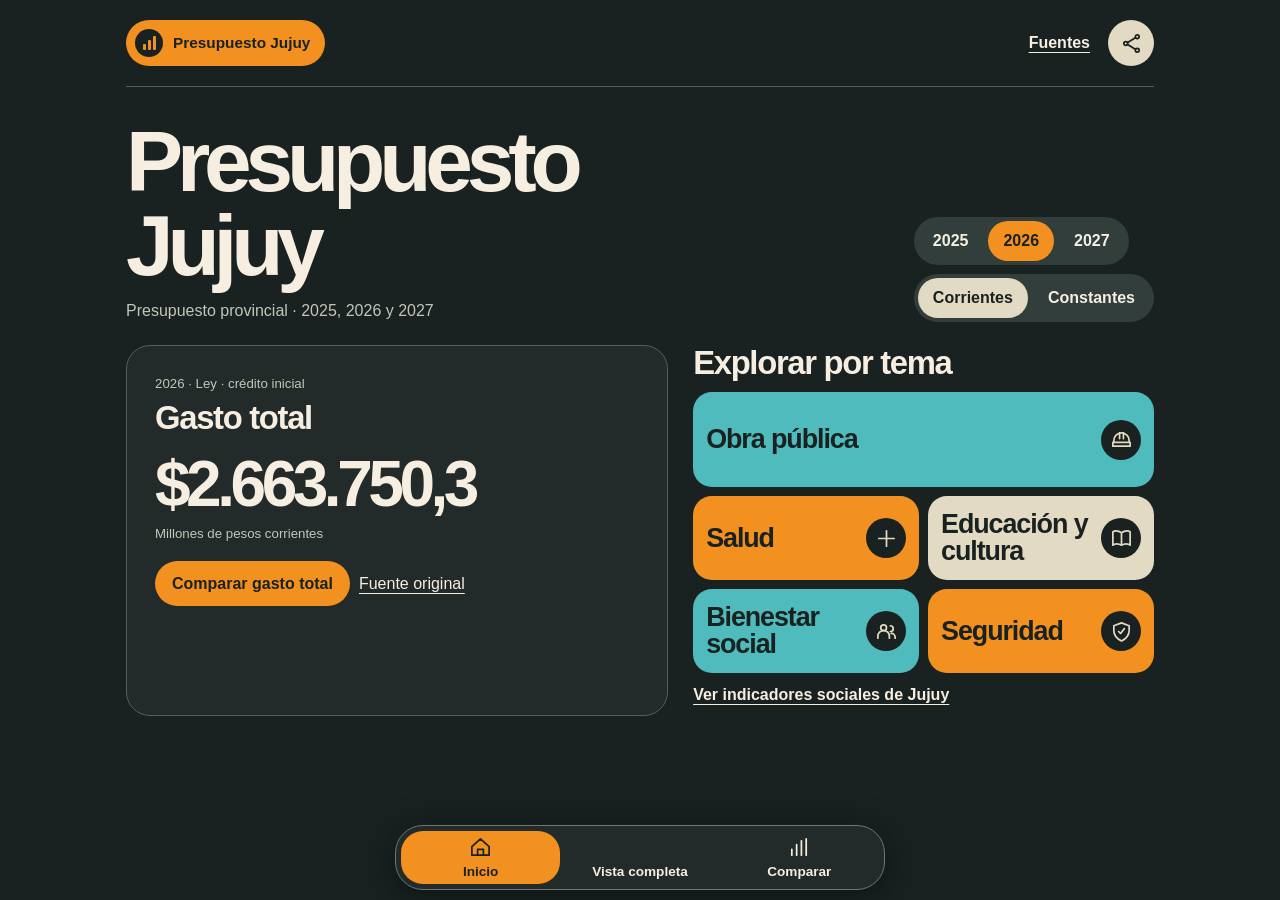
==== commit f94b8dee: "Agregar participación y desglose de los presupuestos" ====
--- a/docs/index.html
+++ b/docs/index.html
@@ -76,11 +76,6 @@
 .compare-head{display:grid;gap:12px}
 .results{margin-top:18px;display:grid;gap:13px}
 .results h2{font-size:1.5rem}
-.bars{display:grid;gap:9px}
-.bar-row{display:grid;grid-template-columns:52px minmax(0,1fr) auto;align-items:center;gap:8px;font-size:.95rem}
-.bar-row span:nth-child(2){min-width:0}
-.track{height:19px;background:var(--field);border-radius:3px;overflow:hidden}
-.fill{background:var(--aqua);height:100%;border-radius:3px}.bar-row:nth-child(2) .fill{background:var(--orange)}.bar-row:nth-child(3) .fill{background:var(--cream)}
 .table-scroll{overflow-x:auto}
 table{width:100%;border-collapse:collapse;text-align:left;font-size:.92rem}
 td,th{padding:10px 8px;border-top:1px solid var(--border);vertical-align:top}
@@ -111,7 +106,7 @@
 .toast{position:fixed;z-index:5;bottom:84px;left:50%;transform:translateX(-50%);max-width:90%;padding:9px 15px;background:var(--cream);color:var(--ink);border-radius:12px;box-shadow:0 4px 15px #0008}
 .toast:empty{display:none}
 .method{margin-top:12px}
-@media(max-width:720px){.top{height:69px}.layout,.hero{grid-template-columns:1fr;gap:15px}.layout{margin-top:16px}main{padding-top:24px}.lead{border-radius:19px}.home-data{order:2}.topic-list{grid-template-columns:1fr}.topic:first-child{grid-column:auto}.topic,.topic:first-child{min-height:75px}.topic .glyph{width:38px;height:38px}.bar-row{grid-template-columns:41px minmax(0,1fr) auto}.responsive-hide{display:none}#filters{margin:auto 0 0;width:100%;max-width:none;border-radius:26px 26px 0 0;padding-bottom:calc(18px + env(safe-area-inset-bottom))}}
+@media(max-width:720px){.top{height:69px}.layout,.hero{grid-template-columns:1fr;gap:15px}.layout{margin-top:16px}main{padding-top:24px}.lead{border-radius:19px}.home-data{order:2}.topic-list{grid-template-columns:1fr}.topic:first-child{grid-column:auto}.topic,.topic:first-child{min-height:75px}.topic .glyph{width:38px;height:38px}.responsive-hide{display:none}#filters{margin:auto 0 0;width:100%;max-width:none;border-radius:26px 26px 0 0;padding-bottom:calc(18px + env(safe-area-inset-bottom))}}
 @media(prefers-reduced-motion:no-preference){button{transition:filter .15s,background-color .15s}}
 
 .top-actions,.money-controls{display:flex;flex-wrap:wrap;align-items:center;gap:9px}
@@ -121,18 +116,8 @@
 #filters .base-picker{padding-top:5px}
 .year-overview{display:grid;grid-template-columns:repeat(3,minmax(0,1fr));gap:9px;margin-top:10px}
 .year-card{display:grid;align-content:start;gap:8px;border:1px solid var(--border);padding:12px;border-radius:13px;min-width:0}
-.year-card strong{font-size:clamp(1rem,2.5vw,1.5rem);letter-spacing:-.03em}
 .year-tag{color:var(--cream);font-weight:800;font-size:.86rem}
-.year-card .track{height:7px}
-.year-card:nth-child(2) .fill{background:var(--orange)}
-.year-card:nth-child(3) .fill{background:var(--cream)}
-.change,.overview-table td small{display:block}
 .change{font-weight:750;color:var(--aqua)}
-.overview-table td a{font-size:.82rem}
-.overview-table td{width:23%}
-.overview-item+.overview-item{border-top:1px solid var(--border);margin-top:5px;padding-top:5px}
-.overview-detail .note,.project-comparison{margin-top:9px}
-.overview-table .text-button{min-height:32px;font-size:.8rem}
 .trend{background:var(--ink);border:1px solid var(--border);border-radius:15px;padding:12px;margin:8px 0}
 .trend-head{display:flex;justify-content:space-between;gap:12px;flex-wrap:wrap}
 .trend-head div{display:grid;gap:3px}
@@ -142,24 +127,96 @@
 .series-chart .gridline{stroke:var(--border);stroke-width:.6}
 .series-stroke{stroke:var(--aqua);stroke-width:2.3;fill:none;stroke-linejoin:round}
 .series-chart circle{fill:var(--cream);stroke:var(--ink);stroke-width:1}
+
+.change{display:block;font-weight:750;color:var(--aqua)}
+.project-comparison{margin-top:12px}
+.compare-head h1{font-size:clamp(2.15rem,5.5vw,4.3rem);max-width:23ch;overflow-wrap:anywhere}
+.compare-layout{display:grid;grid-template-columns:minmax(0,2.15fr) minmax(270px,1fr);grid-template-rows:auto 1fr;grid-template-areas:"chart controls" "chart participation";align-items:start;gap:12px}
+.compare-chart{grid-area:chart;min-width:0;align-self:stretch}
+.compare-controls{grid-area:controls;gap:12px;padding:18px}
+.compare-controls select{min-width:0}
+.compare-controls .secondary{justify-self:start}
+.compare-controls .money-controls{gap:6px}
+.compare-controls .pill{padding-inline:11px}
+.budget-chart{display:block;width:100%;max-height:350px;margin:8px 0}
+.budget-chart text{fill:var(--muted);font-size:12px}
+.budget-chart .gridline{stroke:var(--border);stroke-width:.65}
+.budget-chart .zero-line{stroke:var(--muted);stroke-width:1.4}
+.budget-line{stroke:var(--aqua);stroke-width:2.5}
+.budget-line.projected{stroke-dasharray:5 5}
+.budget-dot{fill:var(--aqua);stroke:var(--ink);stroke-width:1.5}
+.budget-dot.projected{fill:var(--iron);stroke:var(--aqua);stroke-width:2.5}
+.compare-years{display:grid;grid-template-columns:repeat(auto-fit,minmax(125px,1fr));gap:8px;margin:6px 0 10px}
+.compare-year{padding:10px 11px;border:1px solid var(--border);border-radius:12px;min-width:0}
+.compare-year .price{font-size:clamp(.98rem,2vw,1.28rem);letter-spacing:-.03em;white-space:normal;overflow-wrap:anywhere;margin:5px 0;line-height:1.2}
+.compare-year small{display:block}
+.share-panel{grid-area:participation;gap:8px;padding:18px}
+.share-panel>p{font-size:.88rem}
+.share-year{display:grid;gap:7px;border-top:1px solid var(--border);padding:10px 0 2px}
+.share-year h3{font-size:1rem}
+.share-year h3 span{font-size:.8rem;font-weight:500}
+.share-year>p{font-size:.89rem}
+.share-item{display:grid;grid-template-columns:66px minmax(0,1fr);gap:9px;align-items:center;font-size:.89rem;line-height:1.35}
+.budget-pie{position:relative;display:grid;place-items:center;width:66px;min-height:66px}
+.budget-pie svg{position:absolute;width:100%;height:100%;fill:none;stroke-width:10}
+.pie-rest{stroke:#495653}
+.pie-part{stroke:var(--aqua)}
+.budget-pie span{position:relative;font-size:.78rem;font-weight:800;font-variant-numeric:tabular-nums}
+.balance-card dl,.balance-card dd{margin:0}
+.balance-card dl{display:grid;gap:9px}
+.balance-card dl>div{display:grid;gap:3px}
+.balance-card dt{color:var(--muted);font-size:.85rem}
+.balance-card dd{font-size:clamp(.95rem,2.3vw,1.32rem);font-weight:800;letter-spacing:-.025em;white-space:normal;overflow-wrap:anywhere}
+.balance-card .balance-line{border-top:1px solid var(--border);padding-top:8px}
+.balance-card .balance-line dd{color:var(--aqua)}
+.budget-structure{--budget-columns:minmax(0,1.65fr) repeat(3,minmax(0,1fr));gap:8px}
+.budget-column-head,.budget-summary{display:grid;grid-template-columns:var(--budget-columns);gap:10px;align-items:start}
+.budget-column-head{font-size:.86rem;color:var(--muted);padding:8px 10px 0}
+.budget-column-head span:not(:first-child){text-align:right}
+.budget-node{min-width:0;border-top:1px solid var(--border)}
+.budget-structure>details{background:var(--ink);border:1px solid var(--border);border-radius:12px}
+.budget-node>summary{list-style:none;padding:10px;margin:0;font-size:.92rem;min-height:44px}
+.budget-node>summary::-webkit-details-marker{display:none}
+.budget-node>summary:hover{background:#6f8d8215;border-radius:10px}
+.budget-label{display:flex;align-items:baseline;gap:9px;overflow-wrap:anywhere}
+.budget-group .budget-label{grid-column:1/-1}
+.disclosure{display:inline-block;flex:0 0 7px;width:7px;height:7px;border-right:2px solid var(--aqua);border-bottom:2px solid var(--aqua);transform:rotate(-45deg);align-self:center}
+.budget-node[open]>summary .disclosure{transform:rotate(45deg)}
+.budget-cell{min-width:0;text-align:right}
+.budget-cell .price{white-space:normal;overflow-wrap:anywhere}
+.budget-cell small{display:block;font-weight:500}
+.budget-cell-year{display:none}
+.budget-children{padding-inline:clamp(6px,1.3vw,13px) 4px}
+.budget-children>p,.project-detail{margin:6px 8px 10px}
+.project-detail .price{white-space:normal}
+.budget-row-actions{display:flex;align-items:center;flex-wrap:wrap;gap:12px;margin:0 7px;color:var(--muted);font-size:.84rem}
+.budget-row-actions .text-button{color:var(--aqua)}
+@media(max-width:810px){
+ .compare-layout{grid-template-columns:minmax(0,1fr);grid-template-rows:auto;grid-template-areas:"controls" "chart" "participation"}
+}
+@media(max-width:650px){
+ .budget-chart text{font-size:19px}
+ .budget-structure{--budget-columns:repeat(3,minmax(0,1fr));padding-inline:12px}
+ .budget-structure>h2,.budget-structure>p,.budget-structure>small{margin-inline:4px}
+ .budget-column-head{display:none}
+ .budget-node>summary{gap:6px;padding:8px 6px}
+ .budget-label{grid-column:1/-1}
+ .budget-cell{font-size:clamp(.72rem,2.65vw,.9rem);text-align:left}
+ .budget-cell-year{display:block;color:var(--muted);font-size:.75rem;font-weight:500}
+ .budget-children{padding-inline:5px 1px}
+ .budget-cell small{font-size:.73rem}
+}
 @media(max-width:420px){
  .top-actions{gap:10px}
  .top-actions .round{width:38px;height:38px}
  .year-overview{gap:4px}
- .year-card{padding:7px 5px}
- .year-card strong{font-size:clamp(.73rem,3.05vw,.95rem)}
- .year-tag,.year-card small{font-size:.7rem}
-}
-@media(max-width:540px){
- .overview-table,.overview-table thead,.overview-table tbody{display:block}
- .overview-table tr{display:grid;grid-template-columns:repeat(3,minmax(0,1fr));gap:5px}
- .overview-table thead th:first-child,.overview-table tbody th{grid-column:1/-1}
- .overview-table td{width:auto;padding:4px 2px 9px;border-top:0;font-size:.8rem;min-width:0}
- .overview-table thead th{padding:5px 2px}
- .overview-table tbody th{padding:7px 0 1px}
- .overview-table .change,.overview-table td small{font-size:.72rem}
- .overview-table .overview-item a{font-size:.71rem}
- .overview-table td a{display:inline-block}
+ .year-card{padding:8px 5px}
+ .year-tag,.year-card small,.balance-card dt{font-size:.72rem}
+ .balance-card dd{font-size:.85rem}
+ .compare-years{grid-template-columns:repeat(3,minmax(0,1fr));gap:4px}
+ .compare-year{padding:8px 5px}
+ .compare-year .price{font-size:.85rem}
+ .compare-year small{font-size:.72rem}
 }
 </style>
 </head>
@@ -176,7 +233,7 @@
 </div>
 <p class="toast" role="status" id="toast"></p>
 <dialog id="filters" aria-labelledby="filter-title"></dialog>
-<script id="data" type="application/json">{"annual":[{"escenario":"central","ejercicio":2025,"concepto":"Gasto total","clasificacion":"agregado","estado_presupuesto":"ley","estado_deflactor":"observado","pesos_corrientes":1989195943158,"pesos_constantes_2025":1989195943158,"variacion_nominal_pct":null,"variacion_real_pct":null,"participacion_gasto_pct":100,"referencia":"Art. 1","fuente":"https://boletinoficial.jujuy.gob.ar/?p=303334"},{"escenario":"central","ejercicio":2026,"concepto":"Gasto total","clasificacion":"agregado","estado_presupuesto":"ley","estado_deflactor":"parcialmente proyectado","pesos_corrientes":2663750291667,"pesos_constantes_2025":2004658937017.9265,"variacion_nominal_pct":33.9109050986,"variacion_real_pct":0.7773489541,"participacion_gasto_pct":100,"referencia":"Art. 1","fuente":"https://boletinoficial.jujuy.gob.ar/?p=324229"},{"escenario":"central","ejercicio":2027,"concepto":"Gasto total","clasificacion":"agregado","estado_presupuesto":"proyecto","estado_deflactor":"proyectado","pesos_corrientes":4045932631010,"pesos_constantes_2025":2465162564546.4785,"variacion_nominal_pct":51.8885851901,"variacion_real_pct":22.9716695955,"participacion_gasto_pct":100,"referencia":"Art. 1","fuente":"https://drive.google.com/file/d/10MFsmYh9fgqPaH7d3uqZg7cTbm71SsDd/view"},{"escenario":"central","ejercicio":2025,"concepto":"Gasto corriente","clasificacion":"agregado","estado_presupuesto":"ley","estado_deflactor":"observado","pesos_corrientes":1730630570354,"pesos_constantes_2025":1730630570354,"variacion_nominal_pct":null,"variacion_real_pct":null,"participacion_gasto_pct":87.0015131645,"referencia":"Art. 1","fuente":"https://boletinoficial.jujuy.gob.ar/?p=303334"},{"escenario":"central","ejercicio":2026,"concepto":"Gasto corriente","clasificacion":"agregado","estado_presupuesto":"ley","estado_deflactor":"parcialmente proyectado","pesos_corrientes":2284492943232,"pesos_constantes_2025":1719241180200.281,"variacion_nominal_pct":32.0035010571,"variacion_real_pct":-0.6581063775,"participacion_gasto_pct":85.762278483,"referencia":"Art. 1","fuente":"https://boletinoficial.jujuy.gob.ar/?p=324229"},{"escenario":"central","ejercicio":2027,"concepto":"Gasto corriente","clasificacion":"agregado","estado_presupuesto":"proyecto","estado_deflactor":"proyectado","pesos_corrientes":3572926196229,"pesos_constantes_2025":2176962571577.0867,"variacion_nominal_pct":56.3990909586,"variacion_real_pct":26.6234543849,"participacion_gasto_pct":88.3090877205,"referencia":"Art. 1","fuente":"https://drive.google.com/file/d/10MFsmYh9fgqPaH7d3uqZg7cTbm71SsDd/view"},{"escenario":"central","ejercicio":2025,"concepto":"Gasto de capital","clasificacion":"agregado","estado_presupuesto":"ley","estado_deflactor":"observado","pesos_corrientes":258565372804,"pesos_constantes_2025":258565372804,"variacion_nominal_pct":null,"variacion_real_pct":null,"participacion_gasto_pct":12.9984868355,"referencia":"Art. 1","fuente":"https://boletinoficial.jujuy.gob.ar/?p=303334"},{"escenario":"central","ejercicio":2026,"concepto":"Gasto de capital","clasificacion":"agregado","estado_presupuesto":"ley","estado_deflactor":"parcialmente proyectado","pesos_corrientes":379257348435,"pesos_constantes_2025":285417756817.6456,"variacion_nominal_pct":46.6775478565,"variacion_real_pct":10.3851431158,"participacion_gasto_pct":14.237721517,"referencia":"Art. 1","fuente":"https://boletinoficial.jujuy.gob.ar/?p=324229"},{"escenario":"central","ejercicio":2027,"concepto":"Gasto de capital","clasificacion":"agregado","estado_presupuesto":"proyecto","estado_deflactor":"proyectado","pesos_corrientes":473006434781,"pesos_constantes_2025":288199992969.3923,"variacion_nominal_pct":24.7191219189,"variacion_real_pct":0.9747943445,"participacion_gasto_pct":11.6909122795,"referencia":"Art. 1","fuente":"https://drive.google.com/file/d/10MFsmYh9fgqPaH7d3uqZg7cTbm71SsDd/view"},{"escenario":"central","ejercicio":2025,"concepto":"Recursos totales","clasificacion":"agregado","estado_presupuesto":"ley","estado_deflactor":"observado","pesos_corrientes":1996432526128,"pesos_constantes_2025":1996432526128,"variacion_nominal_pct":null,"variacion_real_pct":null,"participacion_gasto_pct":null,"referencia":"Art. 2","fuente":"https://boletinoficial.jujuy.gob.ar/?p=303334"},{"escenario":"central","ejercicio":2026,"concepto":"Recursos totales","clasificacion":"agregado","estado_presupuesto":"ley","estado_deflactor":"parcialmente proyectado","pesos_corrientes":2665146404346,"pesos_constantes_2025":2005709609735.935,"variacion_nominal_pct":33.4954409661,"variacion_real_pct":0.4646830527,"participacion_gasto_pct":null,"referencia":"Art. 2","fuente":"https://boletinoficial.jujuy.gob.ar/?p=324229"},{"escenario":"central","ejercicio":2027,"concepto":"Recursos totales","clasificacion":"agregado","estado_presupuesto":"proyecto","estado_deflactor":"proyectado","pesos_corrientes":4046946673988,"pesos_constantes_2025":2465780414870.789,"variacion_nominal_pct":51.8470680406,"variacion_real_pct":22.9380565812,"participacion_gasto_pct":null,"referencia":"Art. 2","fuente":"https://drive.google.com/file/d/10MFsmYh9fgqPaH7d3uqZg7cTbm71SsDd/view"},{"escenario":"central","ejercicio":2025,"concepto":"Recursos corrientes","clasificacion":"agregado","estado_presupuesto":"ley","estado_deflactor":"observado","pesos_corrientes":1988598005546,"pesos_constantes_2025":1988598005546,"variacion_nominal_pct":null,"variacion_real_pct":null,"participacion_gasto_pct":null,"referencia":"Art. 2","fuente":"https://boletinoficial.jujuy.gob.ar/?p=303334"},{"escenario":"central","ejercicio":2026,"concepto":"Recursos corrientes","clasificacion":"agregado","estado_presupuesto":"ley","estado_deflactor":"parcialmente proyectado","pesos_corrientes":2656799575087,"pesos_constantes_2025":1999428035249.707,"variacion_nominal_pct":33.6016413412,"variacion_real_pct":0.5446062841,"participacion_gasto_pct":null,"referencia":"Art. 2","fuente":"https://boletinoficial.jujuy.gob.ar/?p=324229"},{"escenario":"central","ejercicio":2027,"concepto":"Recursos corrientes","clasificacion":"agregado","estado_presupuesto":"proyecto","estado_deflactor":"proyectado","pesos_corrientes":3950287862104,"pesos_constantes_2025":2406886778638.7656,"variacion_nominal_pct":48.6859565601,"variacion_real_pct":20.3787651371,"participacion_gasto_pct":null,"referencia":"Art. 2","fuente":"https://drive.google.com/file/d/10MFsmYh9fgqPaH7d3uqZg7cTbm71SsDd/view"},{"escenario":"central","ejercicio":2025,"concepto":"Recursos de capital","clasificacion":"agregado","estado_presupuesto":"ley","estado_deflactor":"observado","pesos_corrientes":7834520582,"pesos_constantes_2025":7834520582,"variacion_nominal_pct":null,"variacion_real_pct":null,"participacion_gasto_pct":null,"referencia":"Art. 2","fuente":"https://boletinoficial.jujuy.gob.ar/?p=303334"},{"escenario":"central","ejercicio":2026,"concepto":"Recursos de capital","clasificacion":"agregado","estado_presupuesto":"ley","estado_deflactor":"parcialmente proyectado","pesos_corrientes":8346829259,"pesos_constantes_2025":6281574486.227717,"variacion_nominal_pct":6.5391196773,"variacion_real_pct":-19.8218395053,"participacion_gasto_pct":null,"referencia":"Art. 2","fuente":"https://boletinoficial.jujuy.gob.ar/?p=324229"},{"escenario":"central","ejercicio":2027,"concepto":"Recursos de capital","clasificacion":"agregado","estado_presupuesto":"proyecto","estado_deflactor":"proyectado","pesos_corrientes":96658811884,"pesos_constantes_2025":58893636232.0236,"variacion_nominal_pct":1058.0302997066,"variacion_real_pct":837.5616950996,"participacion_gasto_pct":null,"referencia":"Art. 2","fuente":"https://drive.google.com/file/d/10MFsmYh9fgqPaH7d3uqZg7cTbm71SsDd/view"},{"escenario":"central","ejercicio":2025,"concepto":"Resultado financiero previsto","clasificacion":"agregado","estado_presupuesto":"ley","estado_deflactor":"observado","pesos_corrientes":7236582970,"pesos_constantes_2025":7236582970,"variacion_nominal_pct":null,"variacion_real_pct":null,"participacion_gasto_pct":null,"referencia":"Art. 4","fuente":"https://boletinoficial.jujuy.gob.ar/?p=303334"},{"escenario":"central","ejercicio":2026,"concepto":"Resultado financiero previsto","clasificacion":"agregado","estado_presupuesto":"ley","estado_deflactor":"parcialmente proyectado","pesos_corrientes":1396112679,"pesos_constantes_2025":1050672718.0083829,"variacion_nominal_pct":-80.7075703438,"variacion_real_pct":-85.4810934613,"participacion_gasto_pct":null,"referencia":"Art. 4","fuente":"https://boletinoficial.jujuy.gob.ar/?p=324229"},{"escenario":"central","ejercicio":2027,"concepto":"Resultado financiero previsto","clasificacion":"agregado","estado_presupuesto":"proyecto","estado_deflactor":"proyectado","pesos_corrientes":1014042978,"pesos_constantes_2025":617850324.3102196,"variacion_nominal_pct":-27.3666808379,"variacion_real_pct":-41.1947875185,"participacion_gasto_pct":null,"referencia":"Art. 4","fuente":"https://drive.google.com/file/d/10MFsmYh9fgqPaH7d3uqZg7cTbm71SsDd/view"},{"escenario":"central","ejercicio":2025,"concepto":"Amortización de deuda","clasificacion":"agregado","estado_presupuesto":"ley","estado_deflactor":"observado","pesos_corrientes":111072142537,"pesos_constantes_2025":111072142537,"variacion_nominal_pct":null,"variacion_real_pct":null,"participacion_gasto_pct":null,"referencia":"Art. 5","fuente":"https://boletinoficial.jujuy.gob.ar/?p=303334"},{"escenario":"central","ejercicio":2026,"concepto":"Amortización de deuda","clasificacion":"agregado","estado_presupuesto":"ley","estado_deflactor":"parcialmente proyectado","pesos_corrientes":195696758319,"pesos_constantes_2025":147275537326.7786,"variacion_nominal_pct":76.1888749502,"variacion_real_pct":32.5944867569,"participacion_gasto_pct":null,"referencia":"Art. 5","fuente":"https://boletinoficial.jujuy.gob.ar/?p=324229"},{"escenario":"central","ejercicio":2027,"concepto":"Amortización de deuda","clasificacion":"agregado","estado_presupuesto":"proyecto","estado_deflactor":"proyectado","pesos_corrientes":249371979168,"pesos_constantes_2025":151940856103.27072,"variacion_nominal_pct":27.427751645,"variacion_real_pct":3.1677486032,"participacion_gasto_pct":null,"referencia":"Art. 5","fuente":"https://drive.google.com/file/d/10MFsmYh9fgqPaH7d3uqZg7cTbm71SsDd/view"},{"escenario":"central","ejercicio":2025,"concepto":"Administración General","clasificacion":"finalidad","estado_presupuesto":"ley","estado_deflactor":"observado","pesos_corrientes":725375300750,"pesos_constantes_2025":725375300750,"variacion_nominal_pct":null,"variacion_real_pct":null,"participacion_gasto_pct":36.4657540774,"referencia":"Art. 1, cuadro por finalidad","fuente":"https://boletinoficial.jujuy.gob.ar/?p=303334"},{"escenario":"central","ejercicio":2026,"concepto":"Administración General","clasificacion":"finalidad","estado_presupuesto":"ley","estado_deflactor":"parcialmente proyectado","pesos_corrientes":983911388019,"pesos_constantes_2025":740462333649.0187,"variacion_nominal_pct":35.641699821,"variacion_real_pct":2.0798933853,"participacion_gasto_pct":36.9370729342,"referencia":"Art. 1, cuadro por finalidad","fuente":"https://boletinoficial.jujuy.gob.ar/?p=324229"},{"escenario":"central","ejercicio":2025,"concepto":"Seguridad","clasificacion":"finalidad","estado_presupuesto":"ley","estado_deflactor":"observado","pesos_corrientes":216408070399,"pesos_constantes_2025":216408070399,"variacion_nominal_pct":null,"variacion_real_pct":null,"participacion_gasto_pct":10.8791731224,"referencia":"Art. 1, cuadro por finalidad","fuente":"https://boletinoficial.jujuy.gob.ar/?p=303334"},{"escenario":"central","ejercicio":2026,"concepto":"Seguridad","clasificacion":"finalidad","estado_presupuesto":"ley","estado_deflactor":"parcialmente proyectado","pesos_corrientes":271223435694,"pesos_constantes_2025":204114659693.7301,"variacion_nominal_pct":25.3296308192,"variacion_real_pct":-5.6806618545,"participacion_gasto_pct":10.182014303,"referencia":"Art. 1, cuadro por finalidad","fuente":"https://boletinoficial.jujuy.gob.ar/?p=324229"},{"escenario":"central","ejercicio":2025,"concepto":"Salud","clasificacion":"finalidad","estado_presupuesto":"ley","estado_deflactor":"observado","pesos_corrientes":266164208076,"pesos_constantes_2025":266164208076,"variacion_nominal_pct":null,"variacion_real_pct":null,"participacion_gasto_pct":13.380492203,"referencia":"Art. 1, cuadro por finalidad","fuente":"https://boletinoficial.jujuy.gob.ar/?p=303334"},{"escenario":"central","ejercicio":2026,"concepto":"Salud","clasificacion":"finalidad","estado_presupuesto":"ley","estado_deflactor":"parcialmente proyectado","pesos_corrientes":370108870693,"pesos_constantes_2025":278532885618.2012,"variacion_nominal_pct":39.0528325985,"variacion_real_pct":4.6470100663,"participacion_gasto_pct":13.8942779979,"referencia":"Art. 1, cuadro por finalidad","fuente":"https://boletinoficial.jujuy.gob.ar/?p=324229"},{"escenario":"central","ejercicio":2025,"concepto":"Bienestar Social","clasificacion":"finalidad","estado_presupuesto":"ley","estado_deflactor":"observado","pesos_corrientes":95616608955,"pesos_constantes_2025":95616608955,"variacion_nominal_pct":null,"variacion_real_pct":null,"participacion_gasto_pct":4.8067969012,"referencia":"Art. 1, cuadro por finalidad","fuente":"https://boletinoficial.jujuy.gob.ar/?p=303334"},{"escenario":"central","ejercicio":2026,"concepto":"Bienestar Social","clasificacion":"finalidad","estado_presupuesto":"ley","estado_deflactor":"parcialmente proyectado","pesos_corrientes":151504745340,"pesos_constantes_2025":114017947814.61597,"variacion_nominal_pct":58.4502389238,"variacion_real_pct":19.2449189118,"participacion_gasto_pct":5.6876481934,"referencia":"Art. 1, cuadro por finalidad","fuente":"https://boletinoficial.jujuy.gob.ar/?p=324229"},{"escenario":"central","ejercicio":2025,"concepto":"Cultura y Educación","clasificacion":"finalidad","estado_presupuesto":"ley","estado_deflactor":"observado","pesos_corrientes":474231956232,"pesos_constantes_2025":474231956232,"variacion_nominal_pct":null,"variacion_real_pct":null,"participacion_gasto_pct":23.8403842449,"referencia":"Art. 1, cuadro por finalidad","fuente":"https://boletinoficial.jujuy.gob.ar/?p=303334"},{"escenario":"central","ejercicio":2026,"concepto":"Cultura y Educación","clasificacion":"finalidad","estado_presupuesto":"ley","estado_deflactor":"parcialmente proyectado","pesos_corrientes":621952852025,"pesos_constantes_2025":468063146577.9936,"variacion_nominal_pct":31.1495026541,"variacion_real_pct":-1.3008000775,"participacion_gasto_pct":23.3487671112,"referencia":"Art. 1, cuadro por finalidad","fuente":"https://boletinoficial.jujuy.gob.ar/?p=324229"},{"escenario":"central","ejercicio":2025,"concepto":"Ciencia y Técnica","clasificacion":"finalidad","estado_presupuesto":"ley","estado_deflactor":"observado","pesos_corrientes":182743156,"pesos_constantes_2025":182743156,"variacion_nominal_pct":null,"variacion_real_pct":null,"participacion_gasto_pct":0.0091867851,"referencia":"Art. 1, cuadro por finalidad","fuente":"https://boletinoficial.jujuy.gob.ar/?p=303334"},{"escenario":"central","ejercicio":2026,"concepto":"Ciencia y Técnica","clasificacion":"finalidad","estado_presupuesto":"ley","estado_deflactor":"parcialmente proyectado","pesos_corrientes":352671734,"pesos_constantes_2025":265410217.16951934,"variacion_nominal_pct":92.9876564023,"variacion_real_pct":45.2367481108,"participacion_gasto_pct":0.0132396695,"referencia":"Art. 1, cuadro por finalidad","fuente":"https://boletinoficial.jujuy.gob.ar/?p=324229"},{"escenario":"central","ejercicio":2025,"concepto":"Desarrollo de la Economía","clasificacion":"finalidad","estado_presupuesto":"ley","estado_deflactor":"observado","pesos_corrientes":130789474965,"pesos_constantes_2025":130789474964.99998,"variacion_nominal_pct":null,"variacion_real_pct":null,"participacion_gasto_pct":6.5749920421,"referencia":"Art. 1, cuadro por finalidad","fuente":"https://boletinoficial.jujuy.gob.ar/?p=303334"},{"escenario":"central","ejercicio":2026,"concepto":"Desarrollo de la Economía","clasificacion":"finalidad","estado_presupuesto":"ley","estado_deflactor":"parcialmente proyectado","pesos_corrientes":199293000629,"pesos_constantes_2025":149981961915.0653,"variacion_nominal_pct":52.3769406386,"variacion_real_pct":14.6743359549,"participacion_gasto_pct":7.4816697816,"referencia":"Art. 1, cuadro por finalidad","fuente":"https://boletinoficial.jujuy.gob.ar/?p=324229"},{"escenario":"central","ejercicio":2025,"concepto":"Deuda Pública","clasificacion":"finalidad","estado_presupuesto":"ley","estado_deflactor":"observado","pesos_corrientes":35436962239,"pesos_constantes_2025":35436962239,"variacion_nominal_pct":null,"variacion_real_pct":null,"participacion_gasto_pct":1.7814716726,"referencia":"Art. 1, cuadro por finalidad","fuente":"https://boletinoficial.jujuy.gob.ar/?p=303334"},{"escenario":"central","ejercicio":2026,"concepto":"Deuda Pública","clasificacion":"finalidad","estado_presupuesto":"ley","estado_deflactor":"parcialmente proyectado","pesos_corrientes":44655724608,"pesos_constantes_2025":33606565038.953556,"variacion_nominal_pct":26.0145390195,"variacion_real_pct":-5.1652203925,"participacion_gasto_pct":1.6764230772,"referencia":"Art. 1, cuadro por finalidad","fuente":"https://boletinoficial.jujuy.gob.ar/?p=324229"},{"escenario":"central","ejercicio":2025,"concepto":"Gastos a Clasificar","clasificacion":"finalidad","estado_presupuesto":"ley","estado_deflactor":"observado","pesos_corrientes":44990618386,"pesos_constantes_2025":44990618386,"variacion_nominal_pct":null,"variacion_real_pct":null,"participacion_gasto_pct":2.2617489514,"referencia":"Art. 1, cuadro por finalidad","fuente":"https://boletinoficial.jujuy.gob.ar/?p=303334"},{"escenario":"central","ejercicio":2026,"concepto":"Gastos a Clasificar","clasificacion":"finalidad","estado_presupuesto":"ley","estado_deflactor":"parcialmente proyectado","pesos_corrientes":20747602925,"pesos_constantes_2025":15614026493.17851,"variacion_nominal_pct":-53.8846015696,"variacion_real_pct":-65.2949280243,"participacion_gasto_pct":0.7788869321,"referencia":"Art. 1, cuadro por finalidad","fuente":"https://boletinoficial.jujuy.gob.ar/?p=324229"},{"ejercicio":2025,"concepto":"Trabajos Públicos","pesos_corrientes":201377288231,"pesos_constantes_2025":201377288231,"participacion_gasto_pct":10.123552127866208,"estado_presupuesto":"ley","referencia":"Planilla 13 · Trabajos Públicos","fuente":"https://drive.google.com/file/d/10CBkppd3jpzWPnbNRqzEkBWz2HPyW_co/view"},{"ejercicio":2026,"concepto":"Trabajos Públicos","pesos_corrientes":304562077134,"pesos_constantes_2025":229204325849.7428,"participacion_gasto_pct":11.433582122421925,"estado_presupuesto":"ley","referencia":"Planilla 08 · Trabajos Públicos","fuente":"https://drive.google.com/file/d/1nbBKUOxAxC37VuGDq675NwPA0toEg2ZY/view"}],"deflators":[{"escenario":"central","ejercicio":2025,"meses_observados":12,"meses_proyectados":0,"ipc_promedio_base_2025":100,"factor_a_pesos_2025":1,"inflacion_promedio_interanual_pct":null},{"escenario":"central","ejercicio":2026,"meses_observados":10,"meses_proyectados":2,"ipc_promedio_base_2025":132.8779795145,"factor_a_pesos_2025":0.7525701427,"inflacion_promedio_interanual_pct":32.8779795145},{"escenario":"central","ejercicio":2027,"meses_observados":0,"meses_proyectados":12,"ipc_promedio_base_2025":164.1243741568,"factor_a_pesos_2025":0.6092940218,"inflacion_promedio_interanual_pct":23.5151036736}],"execution":[{"codigo":"total","concepto":"Gasto total","cobertura":"Consolidado Administración Pública No Financiera provincial","periodo_base":"2025-S1","periodo_comparado":"2026-S1","devengado_2025":895172856382.07,"devengado_2026":1209548459014.53,"devengado_2025_en_pesos_base_2025":952348586775.16,"devengado_2026_en_pesos_base_2025":969253655992.82,"variacion_nominal_pct":35.118983,"variacion_real_pct":1.775093,"fuente_2025":"https://hacienda.jujuy.gob.ar/wp-content/uploads/2025/11/pla_1_1_DEV_2tri25.pdf","fuente_2026":"https://hacienda.jujuy.gob.ar/wp-content/uploads/2026/02/Trim-II-Planilla-I.1.Devengado.pdf"},{"codigo":"corriente","concepto":"Gasto corriente","cobertura":"Consolidado Administración Pública No Financiera provincial","periodo_base":"2025-S1","periodo_comparado":"2026-S1","devengado_2025":830967124632.62,"devengado_2026":1143270147541.06,"devengado_2025_en_pesos_base_2025":884041960341.49,"devengado_2026_en_pesos_base_2025":916142517509.76,"variacion_nominal_pct":37.583078,"variacion_real_pct":3.631112,"fuente_2025":"https://hacienda.jujuy.gob.ar/wp-content/uploads/2025/11/pla_1_1_DEV_2tri25.pdf","fuente_2026":"https://hacienda.jujuy.gob.ar/wp-content/uploads/2026/02/Trim-II-Planilla-I.1.Devengado.pdf"},{"codigo":"capital","concepto":"Gasto de capital","cobertura":"Consolidado Administración Pública No Financiera provincial","periodo_base":"2025-S1","periodo_comparado":"2026-S1","devengado_2025":64205731749.45,"devengado_2026":66278311473.47,"devengado_2025_en_pesos_base_2025":68306626433.67,"devengado_2026_en_pesos_base_2025":53111138483.06,"variacion_nominal_pct":3.228029,"variacion_real_pct":-22.245994,"fuente_2025":"https://hacienda.jujuy.gob.ar/wp-content/uploads/2025/11/pla_1_1_DEV_2tri25.pdf","fuente_2026":"https://hacienda.jujuy.gob.ar/wp-content/uploads/2026/02/Trim-II-Planilla-I.1.Devengado.pdf"},{"codigo":"I","concepto":"ADMINISTRACION GUBERNAMENTAL","cobertura":"Consolidado Administración Pública No Financiera provincial","periodo_base":"2025-S1","periodo_comparado":"2026-S1","devengado_2025":338217465636.68,"devengado_2026":465865852554.79,"devengado_2025_en_pesos_base_2025":359819808124.63,"devengado_2026_en_pesos_base_2025":373314667490.74,"variacion_nominal_pct":37.741512,"variacion_real_pct":3.750449,"fuente_2025":"https://hacienda.jujuy.gob.ar/wp-content/uploads/2025/11/pla_1_3_Fin_Fun_Dev_2tri25.pdf","fuente_2026":"https://hacienda.jujuy.gob.ar/wp-content/uploads/2026/02/Trim-II-1.3-Fin-Fun-Deveng.pdf"},{"codigo":"1.1","concepto":"Legislativa","cobertura":"Consolidado Administración Pública No Financiera provincial","periodo_base":"2025-S1","periodo_comparado":"2026-S1","devengado_2025":10388387363.7,"devengado_2026":14230893106.78,"devengado_2025_en_pesos_base_2025":11051905734.36,"devengado_2026_en_pesos_base_2025":11403714393.57,"variacion_nominal_pct":36.988472,"variacion_real_pct":3.18324,"fuente_2025":"https://hacienda.jujuy.gob.ar/wp-content/uploads/2025/11/pla_1_3_Fin_Fun_Dev_2tri25.pdf","fuente_2026":"https://hacienda.jujuy.gob.ar/wp-content/uploads/2026/02/Trim-II-1.3-Fin-Fun-Deveng.pdf"},{"codigo":"1.2","concepto":"Judicial","cobertura":"Consolidado Administración Pública No Financiera provincial","periodo_base":"2025-S1","periodo_comparado":"2026-S1","devengado_2025":55275156309.1,"devengado_2026":76869044034.83,"devengado_2025_en_pesos_base_2025":58805644763.96,"devengado_2026_en_pesos_base_2025":61597864399.86,"variacion_nominal_pct":39.066172,"variacion_real_pct":4.748217,"fuente_2025":"https://hacienda.jujuy.gob.ar/wp-content/uploads/2025/11/pla_1_3_Fin_Fun_Dev_2tri25.pdf","fuente_2026":"https://hacienda.jujuy.gob.ar/wp-content/uploads/2026/02/Trim-II-1.3-Fin-Fun-Deveng.pdf"},{"codigo":"1.3","concepto":"Dirección Superior Ejecutiva","cobertura":"Consolidado Administración Pública No Financiera provincial","periodo_base":"2025-S1","periodo_comparado":"2026-S1","devengado_2025":129610806258.59,"devengado_2026":173844341130.1,"devengado_2025_en_pesos_base_2025":137889199042.55,"devengado_2026_en_pesos_base_2025":139307575449.52,"variacion_nominal_pct":34.127968,"variacion_real_pct":1.028635,"fuente_2025":"https://hacienda.jujuy.gob.ar/wp-content/uploads/2025/11/pla_1_3_Fin_Fun_Dev_2tri25.pdf","fuente_2026":"https://hacienda.jujuy.gob.ar/wp-content/uploads/2026/02/Trim-II-1.3-Fin-Fun-Deveng.pdf"},{"codigo":"1.4","concepto":"Relaciones Interiores","cobertura":"Consolidado Administración Pública No Financiera provincial","periodo_base":"2025-S1","periodo_comparado":"2026-S1","devengado_2025":129976985585.75,"devengado_2026":184242722608.64,"devengado_2025_en_pesos_base_2025":138278766668.78,"devengado_2026_en_pesos_base_2025":147640163688.84,"variacion_nominal_pct":41.750266,"variacion_real_pct":6.769945,"fuente_2025":"https://hacienda.jujuy.gob.ar/wp-content/uploads/2025/11/pla_1_3_Fin_Fun_Dev_2tri25.pdf","fuente_2026":"https://hacienda.jujuy.gob.ar/wp-content/uploads/2026/02/Trim-II-1.3-Fin-Fun-Deveng.pdf"},{"codigo":"1.5","concepto":"Administración Fiscal","cobertura":"Consolidado Administración Pública No Financiera provincial","periodo_base":"2025-S1","periodo_comparado":"2026-S1","devengado_2025":7255669755.24,"devengado_2026":9418444633.8,"devengado_2025_en_pesos_base_2025":7719097812.5,"devengado_2026_en_pesos_base_2025":7547330433.14,"variacion_nominal_pct":29.808067,"variacion_real_pct":-2.225226,"fuente_2025":"https://hacienda.jujuy.gob.ar/wp-content/uploads/2025/11/pla_1_3_Fin_Fun_Dev_2tri25.pdf","fuente_2026":"https://hacienda.jujuy.gob.ar/wp-content/uploads/2026/02/Trim-II-1.3-Fin-Fun-Deveng.pdf"},{"codigo":"1.6","concepto":"Control de la Gestión Pública","cobertura":"Consolidado Administración Pública No Financiera provincial","periodo_base":"2025-S1","periodo_comparado":"2026-S1","devengado_2025":5359563315.14,"devengado_2026":6633541539.31,"devengado_2025_en_pesos_base_2025":5701884851.08,"devengado_2026_en_pesos_base_2025":5315689785.92,"variacion_nominal_pct":23.770187,"variacion_real_pct":-6.773112,"fuente_2025":"https://hacienda.jujuy.gob.ar/wp-content/uploads/2025/11/pla_1_3_Fin_Fun_Dev_2tri25.pdf","fuente_2026":"https://hacienda.jujuy.gob.ar/wp-content/uploads/2026/02/Trim-II-1.3-Fin-Fun-Deveng.pdf"},{"codigo":"1.7","concepto":"Información y Estadísticas Básicas","cobertura":"Consolidado Administración Pública No Financiera provincial","periodo_base":"2025-S1","periodo_comparado":"2026-S1","devengado_2025":350897049.16,"devengado_2026":626865501.33,"devengado_2025_en_pesos_base_2025":373309251.38,"devengado_2026_en_pesos_base_2025":502329339.89,"variacion_nominal_pct":78.646558,"variacion_real_pct":34.561182,"fuente_2025":"https://hacienda.jujuy.gob.ar/wp-content/uploads/2025/11/pla_1_3_Fin_Fun_Dev_2tri25.pdf","fuente_2026":"https://hacienda.jujuy.gob.ar/wp-content/uploads/2026/02/Trim-II-1.3-Fin-Fun-Deveng.pdf"},{"codigo":"II","concepto":"SERVICIOS DE SEGURIDAD","cobertura":"Consolidado Administración Pública No Financiera provincial","periodo_base":"2025-S1","periodo_comparado":"2026-S1","devengado_2025":108138826958.64,"devengado_2026":163973716613.37,"devengado_2025_en_pesos_base_2025":115045779477.51,"devengado_2026_en_pesos_base_2025":131397897396.96,"variacion_nominal_pct":51.632602,"variacion_real_pct":14.213575,"fuente_2025":"https://hacienda.jujuy.gob.ar/wp-content/uploads/2025/11/pla_1_3_Fin_Fun_Dev_2tri25.pdf","fuente_2026":"https://hacienda.jujuy.gob.ar/wp-content/uploads/2026/02/Trim-II-1.3-Fin-Fun-Deveng.pdf"},{"codigo":"2.1","concepto":"Seguridad Interior","cobertura":"Consolidado Administración Pública No Financiera provincial","periodo_base":"2025-S1","periodo_comparado":"2026-S1","devengado_2025":91644779170.44,"devengado_2026":138253131591.14,"devengado_2025_en_pesos_base_2025":97498237693.48,"devengado_2026_en_pesos_base_2025":110787089387.35,"variacion_nominal_pct":50.857619,"variacion_real_pct":13.629838,"fuente_2025":"https://hacienda.jujuy.gob.ar/wp-content/uploads/2025/11/pla_1_3_Fin_Fun_Dev_2tri25.pdf","fuente_2026":"https://hacienda.jujuy.gob.ar/wp-content/uploads/2026/02/Trim-II-1.3-Fin-Fun-Deveng.pdf"},{"codigo":"2.2","concepto":"Sistema Penal","cobertura":"Consolidado Administración Pública No Financiera provincial","periodo_base":"2025-S1","periodo_comparado":"2026-S1","devengado_2025":16494047788.2,"devengado_2026":25720585022.23,"devengado_2025_en_pesos_base_2025":17547541784.03,"devengado_2026_en_pesos_base_2025":20610808009.61,"variacion_nominal_pct":55.938587,"variacion_real_pct":17.456954,"fuente_2025":"https://hacienda.jujuy.gob.ar/wp-content/uploads/2025/11/pla_1_3_Fin_Fun_Dev_2tri25.pdf","fuente_2026":"https://hacienda.jujuy.gob.ar/wp-content/uploads/2026/02/Trim-II-1.3-Fin-Fun-Deveng.pdf"},{"codigo":"III","concepto":"SERVICIOS SOCIALES","cobertura":"Consolidado Administración Pública No Financiera provincial","periodo_base":"2025-S1","periodo_comparado":"2026-S1","devengado_2025":398071554515.2,"devengado_2026":504902300572.85,"devengado_2025_en_pesos_base_2025":423496847201.25,"devengado_2026_en_pesos_base_2025":404595944132.85,"variacion_nominal_pct":26.837071,"variacion_real_pct":-4.463056,"fuente_2025":"https://hacienda.jujuy.gob.ar/wp-content/uploads/2025/11/pla_1_3_Fin_Fun_Dev_2tri25.pdf","fuente_2026":"https://hacienda.jujuy.gob.ar/wp-content/uploads/2026/02/Trim-II-1.3-Fin-Fun-Deveng.pdf"},{"codigo":"3.1","concepto":"Salud","cobertura":"Consolidado Administración Pública No Financiera provincial","periodo_base":"2025-S1","periodo_comparado":"2026-S1","devengado_2025":119694305958.78,"devengado_2026":149311432474.2,"devengado_2025_en_pesos_base_2025":127339320347.11,"devengado_2026_en_pesos_base_2025":119648494219.94,"variacion_nominal_pct":24.743973,"variacion_real_pct":-6.039632,"fuente_2025":"https://hacienda.jujuy.gob.ar/wp-content/uploads/2025/11/pla_1_3_Fin_Fun_Dev_2tri25.pdf","fuente_2026":"https://hacienda.jujuy.gob.ar/wp-content/uploads/2026/02/Trim-II-1.3-Fin-Fun-Deveng.pdf"},{"codigo":"3.2","concepto":"Promoción y Asistencia social","cobertura":"Consolidado Administración Pública No Financiera provincial","periodo_base":"2025-S1","periodo_comparado":"2026-S1","devengado_2025":17272424442.45,"devengado_2026":19473715577.81,"devengado_2025_en_pesos_base_2025":18375634259.54,"devengado_2026_en_pesos_base_2025":15604972152.12,"variacion_nominal_pct":12.744541,"variacion_real_pct":-15.077913,"fuente_2025":"https://hacienda.jujuy.gob.ar/wp-content/uploads/2025/11/pla_1_3_Fin_Fun_Dev_2tri25.pdf","fuente_2026":"https://hacienda.jujuy.gob.ar/wp-content/uploads/2026/02/Trim-II-1.3-Fin-Fun-Deveng.pdf"},{"codigo":"3.3","concepto":"Seguridad social","cobertura":"Consolidado Administración Pública No Financiera provincial","periodo_base":"2025-S1","periodo_comparado":"2026-S1","devengado_2025":3537683194.24,"devengado_2026":4821778889.91,"devengado_2025_en_pesos_base_2025":3763639130.11,"devengado_2026_en_pesos_base_2025":3863860751.18,"variacion_nominal_pct":36.297645,"variacion_real_pct":2.662891,"fuente_2025":"https://hacienda.jujuy.gob.ar/wp-content/uploads/2025/11/pla_1_3_Fin_Fun_Dev_2tri25.pdf","fuente_2026":"https://hacienda.jujuy.gob.ar/wp-content/uploads/2026/02/Trim-II-1.3-Fin-Fun-Deveng.pdf"},{"codigo":"3.4","concepto":"Educación y Cultura","cobertura":"Consolidado Administración Pública No Financiera provincial","periodo_base":"2025-S1","periodo_comparado":"2026-S1","devengado_2025":237305611547.74,"devengado_2026":312008279473.5,"devengado_2025_en_pesos_base_2025":252462596670.66,"devengado_2026_en_pesos_base_2025":250023191155.24,"variacion_nominal_pct":31.47952,"variacion_real_pct":-0.966244,"fuente_2025":"https://hacienda.jujuy.gob.ar/wp-content/uploads/2025/11/pla_1_3_Fin_Fun_Dev_2tri25.pdf","fuente_2026":"https://hacienda.jujuy.gob.ar/wp-content/uploads/2026/02/Trim-II-1.3-Fin-Fun-Deveng.pdf"},{"codigo":"3.5","concepto":"Ciencia y Técnica","cobertura":"Consolidado Administración Pública No Financiera provincial","periodo_base":"2025-S1","periodo_comparado":"2026-S1","devengado_2025":109140795.33,"devengado_2026":198722654.69,"devengado_2025_en_pesos_base_2025":116111744.73,"devengado_2026_en_pesos_base_2025":159243441.76,"variacion_nominal_pct":82.07917,"variacion_real_pct":37.146713,"fuente_2025":"https://hacienda.jujuy.gob.ar/wp-content/uploads/2025/11/pla_1_3_Fin_Fun_Dev_2tri25.pdf","fuente_2026":"https://hacienda.jujuy.gob.ar/wp-content/uploads/2026/02/Trim-II-1.3-Fin-Fun-Deveng.pdf"},{"codigo":"3.6","concepto":"Trabajo","cobertura":"Consolidado Administración Pública No Financiera provincial","periodo_base":"2025-S1","periodo_comparado":"2026-S1","devengado_2025":0,"devengado_2026":0,"devengado_2025_en_pesos_base_2025":0,"devengado_2026_en_pesos_base_2025":0,"variacion_nominal_pct":null,"variacion_real_pct":null,"fuente_2025":"https://hacienda.jujuy.gob.ar/wp-content/uploads/2025/11/pla_1_3_Fin_Fun_Dev_2tri25.pdf","fuente_2026":"https://hacienda.jujuy.gob.ar/wp-content/uploads/2026/02/Trim-II-1.3-Fin-Fun-Deveng.pdf"},{"codigo":"3.7","concepto":"Vivienda y Urbanismo","cobertura":"Consolidado Administración Pública No Financiera provincial","periodo_base":"2025-S1","periodo_comparado":"2026-S1","devengado_2025":20152388576.66,"devengado_2026":19088371502.74,"devengado_2025_en_pesos_base_2025":21439545049.09,"devengado_2026_en_pesos_base_2025":15296182412.61,"variacion_nominal_pct":-5.279856,"variacion_real_pct":-28.654352,"fuente_2025":"https://hacienda.jujuy.gob.ar/wp-content/uploads/2025/11/pla_1_3_Fin_Fun_Dev_2tri25.pdf","fuente_2026":"https://hacienda.jujuy.gob.ar/wp-content/uploads/2026/02/Trim-II-1.3-Fin-Fun-Deveng.pdf"},{"codigo":"3.8","concepto":"Agua Potable y Alcantarillado","cobertura":"Consolidado Administración Pública No Financiera provincial","periodo_base":"2025-S1","periodo_comparado":"2026-S1","devengado_2025":0,"devengado_2026":0,"devengado_2025_en_pesos_base_2025":0,"devengado_2026_en_pesos_base_2025":0,"variacion_nominal_pct":null,"variacion_real_pct":null,"fuente_2025":"https://hacienda.jujuy.gob.ar/wp-content/uploads/2025/11/pla_1_3_Fin_Fun_Dev_2tri25.pdf","fuente_2026":"https://hacienda.jujuy.gob.ar/wp-content/uploads/2026/02/Trim-II-1.3-Fin-Fun-Deveng.pdf"},{"codigo":"3.9","concepto":"Otros servicios urbanos","cobertura":"Consolidado Administración Pública No Financiera provincial","periodo_base":"2025-S1","periodo_comparado":"2026-S1","devengado_2025":0,"devengado_2026":0,"devengado_2025_en_pesos_base_2025":0,"devengado_2026_en_pesos_base_2025":0,"variacion_nominal_pct":null,"variacion_real_pct":null,"fuente_2025":"https://hacienda.jujuy.gob.ar/wp-content/uploads/2025/11/pla_1_3_Fin_Fun_Dev_2tri25.pdf","fuente_2026":"https://hacienda.jujuy.gob.ar/wp-content/uploads/2026/02/Trim-II-1.3-Fin-Fun-Deveng.pdf"},{"codigo":"IV","concepto":"DEUDA PUBLICA","cobertura":"Consolidado Administración Pública No Financiera provincial","periodo_base":"2025-S1","periodo_comparado":"2026-S1","devengado_2025":16973775019.34,"devengado_2026":18074655980,"devengado_2025_en_pesos_base_2025":18057909750.79,"devengado_2026_en_pesos_base_2025":14483856565.53,"variacion_nominal_pct":6.485776,"variacion_real_pct":-19.792175,"fuente_2025":"https://hacienda.jujuy.gob.ar/wp-content/uploads/2025/11/pla_1_3_Fin_Fun_Dev_2tri25.pdf","fuente_2026":"https://hacienda.jujuy.gob.ar/wp-content/uploads/2026/02/Trim-II-1.3-Fin-Fun-Deveng.pdf"},{"codigo":"4.1","concepto":"Energía, Combustible y Minería","cobertura":"Consolidado Administración Pública No Financiera provincial","periodo_base":"2025-S1","periodo_comparado":"2026-S1","devengado_2025":2462834404.49,"devengado_2026":1558820203.07,"devengado_2025_en_pesos_base_2025":2620138499.35,"devengado_2026_en_pesos_base_2025":1249137369.9,"variacion_nominal_pct":-36.706252,"variacion_real_pct":-52.325521,"fuente_2025":"https://hacienda.jujuy.gob.ar/wp-content/uploads/2025/11/pla_1_3_Fin_Fun_Dev_2tri25.pdf","fuente_2026":"https://hacienda.jujuy.gob.ar/wp-content/uploads/2026/02/Trim-II-1.3-Fin-Fun-Deveng.pdf"},{"codigo":"4.2","concepto":"Comunicaciones","cobertura":"Consolidado Administración Pública No Financiera provincial","periodo_base":"2025-S1","periodo_comparado":"2026-S1","devengado_2025":5967087847.28,"devengado_2026":4464945127.65,"devengado_2025_en_pesos_base_2025":6348212680.94,"devengado_2026_en_pesos_base_2025":3577917326.53,"variacion_nominal_pct":-25.173799,"variacion_real_pct":-43.638981,"fuente_2025":"https://hacienda.jujuy.gob.ar/wp-content/uploads/2025/11/pla_1_3_Fin_Fun_Dev_2tri25.pdf","fuente_2026":"https://hacienda.jujuy.gob.ar/wp-content/uploads/2026/02/Trim-II-1.3-Fin-Fun-Deveng.pdf"},{"codigo":"4.3","concepto":"Transporte","cobertura":"Consolidado Administración Pública No Financiera provincial","periodo_base":"2025-S1","periodo_comparado":"2026-S1","devengado_2025":12950373588.74,"devengado_2026":37376129114.47,"devengado_2025_en_pesos_base_2025":13777528996.24,"devengado_2026_en_pesos_base_2025":29950804799.15,"variacion_nominal_pct":188.610432,"variacion_real_pct":117.388799,"fuente_2025":"https://hacienda.jujuy.gob.ar/wp-content/uploads/2025/11/pla_1_3_Fin_Fun_Dev_2tri25.pdf","fuente_2026":"https://hacienda.jujuy.gob.ar/wp-content/uploads/2026/02/Trim-II-1.3-Fin-Fun-Deveng.pdf"},{"codigo":"4.4","concepto":"Ecología y Medio Ambiente","cobertura":"Consolidado Administración Pública No Financiera provincial","periodo_base":"2025-S1","periodo_comparado":"2026-S1","devengado_2025":4327118191.48,"devengado_2026":4412090952.8,"devengado_2025_en_pesos_base_2025":4603496257.83,"devengado_2026_en_pesos_base_2025":3535563420.14,"variacion_nominal_pct":1.963726,"variacion_real_pct":-23.198299,"fuente_2025":"https://hacienda.jujuy.gob.ar/wp-content/uploads/2025/11/pla_1_3_Fin_Fun_Dev_2tri25.pdf","fuente_2026":"https://hacienda.jujuy.gob.ar/wp-content/uploads/2026/02/Trim-II-1.3-Fin-Fun-Deveng.pdf"},{"codigo":"4.5","concepto":"Agricultura","cobertura":"Consolidado Administración Pública No Financiera provincial","periodo_base":"2025-S1","periodo_comparado":"2026-S1","devengado_2025":707987003.33,"devengado_2026":918569190.82,"devengado_2025_en_pesos_base_2025":753206955.81,"devengado_2026_en_pesos_base_2025":736081750.05,"variacion_nominal_pct":29.743793,"variacion_real_pct":-2.273639,"fuente_2025":"https://hacienda.jujuy.gob.ar/wp-content/uploads/2025/11/pla_1_3_Fin_Fun_Dev_2tri25.pdf","fuente_2026":"https://hacienda.jujuy.gob.ar/wp-content/uploads/2026/02/Trim-II-1.3-Fin-Fun-Deveng.pdf"},{"codigo":"4.6","concepto":"Industria","cobertura":"Consolidado Administración Pública No Financiera provincial","periodo_base":"2025-S1","periodo_comparado":"2026-S1","devengado_2025":143542936.31,"devengado_2026":183225702.37,"devengado_2025_en_pesos_base_2025":152711190.43,"devengado_2026_en_pesos_base_2025":146825189.66,"variacion_nominal_pct":27.645224,"variacion_real_pct":-3.854335,"fuente_2025":"https://hacienda.jujuy.gob.ar/wp-content/uploads/2025/11/pla_1_3_Fin_Fun_Dev_2tri25.pdf","fuente_2026":"https://hacienda.jujuy.gob.ar/wp-content/uploads/2026/02/Trim-II-1.3-Fin-Fun-Deveng.pdf"},{"codigo":"4.7","concepto":"Comercio, turismo y otros servicios","cobertura":"Consolidado Administración Pública No Financiera provincial","periodo_base":"2025-S1","periodo_comparado":"2026-S1","devengado_2025":3259979161.85,"devengado_2026":4740493421.46,"devengado_2025_en_pesos_base_2025":3468197818.52,"devengado_2026_en_pesos_base_2025":3798723850.8,"variacion_nominal_pct":45.414838,"variacion_real_pct":9.530195,"fuente_2025":"https://hacienda.jujuy.gob.ar/wp-content/uploads/2025/11/pla_1_3_Fin_Fun_Dev_2tri25.pdf","fuente_2026":"https://hacienda.jujuy.gob.ar/wp-content/uploads/2026/02/Trim-II-1.3-Fin-Fun-Deveng.pdf"},{"codigo":"4.8","concepto":"Seguros y finanzas","cobertura":"Consolidado Administración Pública No Financiera provincial","periodo_base":"2025-S1","periodo_comparado":"2026-S1","devengado_2025":3952311118.73,"devengado_2026":3077659576.08,"devengado_2025_en_pesos_base_2025":4204749821.87,"devengado_2026_en_pesos_base_2025":2466236696.67,"variacion_nominal_pct":-22.130129,"variacion_real_pct":-41.346411,"fuente_2025":"https://hacienda.jujuy.gob.ar/wp-content/uploads/2025/11/pla_1_3_Fin_Fun_Dev_2tri25.pdf","fuente_2026":"https://hacienda.jujuy.gob.ar/wp-content/uploads/2026/02/Trim-II-1.3-Fin-Fun-Deveng.pdf"},{"codigo":"5.1","concepto":"Servicios de la Deuda Pública","cobertura":"Consolidado Administración Pública No Financiera provincial","periodo_base":"2025-S1","periodo_comparado":"2026-S1","devengado_2025":16973775019.34,"devengado_2026":18074655980,"devengado_2025_en_pesos_base_2025":18057909750.79,"devengado_2026_en_pesos_base_2025":14483856565.53,"variacion_nominal_pct":6.485776,"variacion_real_pct":-19.792175,"fuente_2025":"https://hacienda.jujuy.gob.ar/wp-content/uploads/2025/11/pla_1_3_Fin_Fun_Dev_2tri25.pdf","fuente_2026":"https://hacienda.jujuy.gob.ar/wp-content/uploads/2026/02/Trim-II-1.3-Fin-Fun-Deveng.pdf"},{"codigo":"obras","concepto":"Trabajos Públicos","devengado_2025_en_pesos_base_2025":52959311981.5,"devengado_2026_en_pesos_base_2025":44970980698.96,"devengado_2025":49779817219.07,"devengado_2026":56120067299.7,"fuente_2025":"https://hacienda.jujuy.gob.ar/wp-content/uploads/2025/11/pla_1_3_Fin_Fun_Dev_2tri25.pdf","fuente_2026":"https://hacienda.jujuy.gob.ar/wp-content/uploads/2026/02/Trim-II-1.3-Fin-Fun-Deveng.pdf"}],"closing":[{"ejercicio":2025,"concepto":"total","credito_original_del_cuadro":1986512663158,"credito_vigente":2607783804233,"devengado":2325933883876,"ejecucion_pct":89.191975,"cuadro":"Cuenta de Inversión 2025, cuadro 20","fuente":"https://hacienda.jujuy.gob.ar/wp-content/uploads/2025/10/1-CUENTA-DE-INV.-2025.pdf"},{"ejercicio":2025,"concepto":"corriente","credito_original_del_cuadro":1730630570354,"credito_vigente":2214679044168,"devengado":2050884718082,"ejecucion_pct":92.604151,"cuadro":"Cuenta de Inversión 2025, cuadro 20","fuente":"https://hacienda.jujuy.gob.ar/wp-content/uploads/2025/10/1-CUENTA-DE-INV.-2025.pdf"},{"ejercicio":2025,"concepto":"capital","credito_original_del_cuadro":255882092804,"credito_vigente":393104760065,"devengado":275049165794,"ejecucion_pct":69.968414,"cuadro":"Cuenta de Inversión 2025, cuadro 20","fuente":"https://hacienda.jujuy.gob.ar/wp-content/uploads/2025/10/1-CUENTA-DE-INV.-2025.pdf"},{"ejercicio":2025,"concepto":"obras","credito_original_del_cuadro":198694008231,"credito_vigente":284304455182,"devengado":201725380273,"ejecucion_pct":70.953999,"cuadro":"Cuenta de Inversión 2025, cuadro 20","fuente":"https://hacienda.jujuy.gob.ar/wp-content/uploads/2025/10/1-CUENTA-DE-INV.-2025.pdf"}],"indicators":[{"indicador":"Asalariados privados registrados","periodo":"2025-01","cobertura":"Provincia de Jujuy","unidad":"personas","valor":61922,"fuente":"https://www.argentina.gob.ar/sites/default/files/trabajoregistrado_2608_estadisticas.xlsx","metodo":"A.5.1 original"},{"indicador":"Asalariados privados registrados","periodo":"2025-02","cobertura":"Provincia de Jujuy","unidad":"personas","valor":61303,"fuente":"https://www.argentina.gob.ar/sites/default/files/trabajoregistrado_2608_estadisticas.xlsx","metodo":"A.5.1 original"},{"indicador":"Asalariados privados registrados","periodo":"2025-03","cobertura":"Provincia de Jujuy","unidad":"personas","valor":58372,"fuente":"https://www.argentina.gob.ar/sites/default/files/trabajoregistrado_2608_estadisticas.xlsx","metodo":"A.5.1 original"},{"indicador":"Asalariados privados registrados","periodo":"2025-04","cobertura":"Provincia de Jujuy","unidad":"personas","valor":56748,"fuente":"https://www.argentina.gob.ar/sites/default/files/trabajoregistrado_2608_estadisticas.xlsx","metodo":"A.5.1 original"},{"indicador":"Asalariados privados registrados","periodo":"2025-05","cobertura":"Provincia de Jujuy","unidad":"personas","valor":56653,"fuente":"https://www.argentina.gob.ar/sites/default/files/trabajoregistrado_2608_estadisticas.xlsx","metodo":"A.5.1 original"},{"indicador":"Asalariados privados registrados","periodo":"2025-06","cobertura":"Provincia de Jujuy","unidad":"personas","valor":56804,"fuente":"https://www.argentina.gob.ar/sites/default/files/trabajoregistrado_2608_estadisticas.xlsx","metodo":"A.5.1 original"},{"indicador":"Asalariados privados registrados","periodo":"2025-07","cobertura":"Provincia de Jujuy","unidad":"personas","valor":56666,"fuente":"https://www.argentina.gob.ar/sites/default/files/trabajoregistrado_2608_estadisticas.xlsx","metodo":"A.5.1 original"},{"indicador":"Asalariados privados registrados","periodo":"2025-08","cobertura":"Provincia de Jujuy","unidad":"personas","valor":58576,"fuente":"https://www.argentina.gob.ar/sites/default/files/trabajoregistrado_2608_estadisticas.xlsx","metodo":"A.5.1 original"},{"indicador":"Asalariados privados registrados","periodo":"2025-09","cobertura":"Provincia de Jujuy","unidad":"personas","valor":59462,"fuente":"https://www.argentina.gob.ar/sites/default/files/trabajoregistrado_2608_estadisticas.xlsx","metodo":"A.5.1 original"},{"indicador":"Asalariados privados registrados","periodo":"2025-10","cobertura":"Provincia de Jujuy","unidad":"personas","valor":59696,"fuente":"https://www.argentina.gob.ar/sites/default/files/trabajoregistrado_2608_estadisticas.xlsx","metodo":"A.5.1 original"},{"indicador":"Asalariados privados registrados","periodo":"2025-11","cobertura":"Provincia de Jujuy","unidad":"personas","valor":60755,"fuente":"https://www.argentina.gob.ar/sites/default/files/trabajoregistrado_2608_estadisticas.xlsx","metodo":"A.5.1 original, provisorio"},{"indicador":"Asalariados privados registrados","periodo":"2025-12","cobertura":"Provincia de Jujuy","unidad":"personas","valor":60952,"fuente":"https://www.argentina.gob.ar/sites/default/files/trabajoregistrado_2608_estadisticas.xlsx","metodo":"A.5.1 original, provisorio"},{"indicador":"Asalariados privados registrados","periodo":"2026-01","cobertura":"Provincia de Jujuy","unidad":"personas","valor":60425,"fuente":"https://www.argentina.gob.ar/sites/default/files/trabajoregistrado_2608_estadisticas.xlsx","metodo":"A.5.1 original, provisorio"},{"indicador":"Asalariados privados registrados","periodo":"2026-02","cobertura":"Provincia de Jujuy","unidad":"personas","valor":59880,"fuente":"https://www.argentina.gob.ar/sites/default/files/trabajoregistrado_2608_estadisticas.xlsx","metodo":"A.5.1 original, provisorio"},{"indicador":"Asalariados privados registrados","periodo":"2026-03","cobertura":"Provincia de Jujuy","unidad":"personas","valor":56675,"fuente":"https://www.argentina.gob.ar/sites/default/files/trabajoregistrado_2608_estadisticas.xlsx","metodo":"A.5.1 original, provisorio"},{"indicador":"Asalariados privados registrados","periodo":"2026-04","cobertura":"Provincia de Jujuy","unidad":"personas","valor":54842,"fuente":"https://www.argentina.gob.ar/sites/default/files/trabajoregistrado_2608_estadisticas.xlsx","metodo":"A.5.1 original, provisorio"},{"indicador":"Asalariados privados registrados","periodo":"2026-05","cobertura":"Provincia de Jujuy","unidad":"personas","valor":54607,"fuente":"https://www.argentina.gob.ar/sites/default/files/trabajoregistrado_2608_estadisticas.xlsx","metodo":"A.5.1 original, provisorio"},{"indicador":"Asalariados privados registrados","periodo":"2026-06","cobertura":"Provincia de Jujuy","unidad":"personas","valor":54611,"fuente":"https://www.argentina.gob.ar/sites/default/files/trabajoregistrado_2608_estadisticas.xlsx","metodo":"A.5.1 original, provisorio"},{"indicador":"Asalariados privados registrados","periodo":"2026-07","cobertura":"Provincia de Jujuy","unidad":"personas","valor":54528,"fuente":"https://www.argentina.gob.ar/sites/default/files/trabajoregistrado_2608_estadisticas.xlsx","metodo":"A.5.1 original, provisorio"},{"indicador":"Asalariados privados registrados","periodo":"2026-08","cobertura":"Provincia de Jujuy","unidad":"personas","valor":56633,"fuente":"https://www.argentina.gob.ar/sites/default/files/trabajoregistrado_2608_estadisticas.xlsx","metodo":"A.5.1 original, provisorio"},{"indicador":"Crianza 1 a 3 años, bienes y servicios","periodo":"2025-01","cobertura":"Provincia de Jujuy","unidad":"pesos","valor":133968,"fuente":"https://dipec.jujuy.gob.ar/download/261/canasta-basica-y-canasta-de-crianza/16709/canasta-de-crianza-jujuy-septiembre-2025.pdf","metodo":"Cuadro 4; octubre 2026, cuadros 1 a 3"},{"indicador":"Crianza 1 a 3 años, bienes y servicios","periodo":"2025-01","cobertura":"Provincia de Jujuy","unidad":"pesos a precios promedio 2025","valor":152951.007709,"fuente":"https://dipec.jujuy.gob.ar/download/261/canasta-basica-y-canasta-de-crianza/16709/canasta-de-crianza-jujuy-septiembre-2025.pdf","metodo":"Cuadro 4; octubre 2026, cuadros 1 a 3; IPC mensual NOA"},{"indicador":"Crianza 1 a 3 años, bienes y servicios","periodo":"2025-02","cobertura":"Provincia de Jujuy","unidad":"pesos","valor":138898,"fuente":"https://dipec.jujuy.gob.ar/download/261/canasta-basica-y-canasta-de-crianza/16709/canasta-de-crianza-jujuy-septiembre-2025.pdf","metodo":"Cuadro 4; octubre 2026, cuadros 1 a 3"},{"indicador":"Crianza 1 a 3 años, bienes y servicios","periodo":"2025-02","cobertura":"Provincia de Jujuy","unidad":"pesos a precios promedio 2025","valor":154598.427408,"fuente":"https://dipec.jujuy.gob.ar/download/261/canasta-basica-y-canasta-de-crianza/16709/canasta-de-crianza-jujuy-septiembre-2025.pdf","metodo":"Cuadro 4; octubre 2026, cuadros 1 a 3; IPC mensual NOA"},{"indicador":"Crianza 1 a 3 años, bienes y servicios","periodo":"2025-03","cobertura":"Provincia de Jujuy","unidad":"pesos","valor":148383,"fuente":"https://dipec.jujuy.gob.ar/download/261/canasta-basica-y-canasta-de-crianza/16709/canasta-de-crianza-jujuy-septiembre-2025.pdf","metodo":"Cuadro 4; octubre 2026, cuadros 1 a 3"},{"indicador":"Crianza 1 a 3 años, bienes y servicios","periodo":"2025-03","cobertura":"Provincia de Jujuy","unidad":"pesos a precios promedio 2025","valor":158302.28092,"fuente":"https://dipec.jujuy.gob.ar/download/261/canasta-basica-y-canasta-de-crianza/16709/canasta-de-crianza-jujuy-septiembre-2025.pdf","metodo":"Cuadro 4; octubre 2026, cuadros 1 a 3; IPC mensual NOA"},{"indicador":"Crianza 1 a 3 años, bienes y servicios","periodo":"2025-04","cobertura":"Provincia de Jujuy","unidad":"pesos","valor":152259,"fuente":"https://dipec.jujuy.gob.ar/download/261/canasta-basica-y-canasta-de-crianza/16709/canasta-de-crianza-jujuy-septiembre-2025.pdf","metodo":"Cuadro 4; octubre 2026, cuadros 1 a 3"},{"indicador":"Crianza 1 a 3 años, bienes y servicios","periodo":"2025-04","cobertura":"Provincia de Jujuy","unidad":"pesos a precios promedio 2025","valor":157910.438557,"fuente":"https://dipec.jujuy.gob.ar/download/261/canasta-basica-y-canasta-de-crianza/16709/canasta-de-crianza-jujuy-septiembre-2025.pdf","metodo":"Cuadro 4; octubre 2026, cuadros 1 a 3; IPC mensual NOA"},{"indicador":"Crianza 1 a 3 años, bienes y servicios","periodo":"2025-05","cobertura":"Provincia de Jujuy","unidad":"pesos","valor":154609,"fuente":"https://dipec.jujuy.gob.ar/download/261/canasta-basica-y-canasta-de-crianza/16709/canasta-de-crianza-jujuy-septiembre-2025.pdf","metodo":"Cuadro 4; octubre 2026, cuadros 1 a 3"},{"indicador":"Crianza 1 a 3 años, bienes y servicios","periodo":"2025-05","cobertura":"Provincia de Jujuy","unidad":"pesos a precios promedio 2025","valor":158409.826958,"fuente":"https://dipec.jujuy.gob.ar/download/261/canasta-basica-y-canasta-de-crianza/16709/canasta-de-crianza-jujuy-septiembre-2025.pdf","metodo":"Cuadro 4; octubre 2026, cuadros 1 a 3; IPC mensual NOA"},{"indicador":"Crianza 1 a 3 años, bienes y servicios","periodo":"2025-06","cobertura":"Provincia de Jujuy","unidad":"pesos","valor":156273,"fuente":"https://dipec.jujuy.gob.ar/download/261/canasta-basica-y-canasta-de-crianza/16709/canasta-de-crianza-jujuy-septiembre-2025.pdf","metodo":"Cuadro 4; octubre 2026, cuadros 1 a 3"},{"indicador":"Crianza 1 a 3 años, bienes y servicios","periodo":"2025-06","cobertura":"Provincia de Jujuy","unidad":"pesos a precios promedio 2025","valor":158188.435606,"fuente":"https://dipec.jujuy.gob.ar/download/261/canasta-basica-y-canasta-de-crianza/16709/canasta-de-crianza-jujuy-septiembre-2025.pdf","metodo":"Cuadro 4; octubre 2026, cuadros 1 a 3; IPC mensual NOA"},{"indicador":"Crianza 1 a 3 años, bienes y servicios","periodo":"2025-07","cobertura":"Provincia de Jujuy","unidad":"pesos","valor":157191,"fuente":"https://dipec.jujuy.gob.ar/download/261/canasta-basica-y-canasta-de-crianza/16709/canasta-de-crianza-jujuy-septiembre-2025.pdf","metodo":"Cuadro 4; octubre 2026, cuadros 1 a 3"},{"indicador":"Crianza 1 a 3 años, bienes y servicios","periodo":"2025-07","cobertura":"Provincia de Jujuy","unidad":"pesos a precios promedio 2025","valor":156494.173829,"fuente":"https://dipec.jujuy.gob.ar/download/261/canasta-basica-y-canasta-de-crianza/16709/canasta-de-crianza-jujuy-septiembre-2025.pdf","metodo":"Cuadro 4; octubre 2026, cuadros 1 a 3; IPC mensual NOA"},{"indicador":"Crianza 1 a 3 años, bienes y servicios","periodo":"2025-08","cobertura":"Provincia de Jujuy","unidad":"pesos","valor":159157,"fuente":"https://dipec.jujuy.gob.ar/download/261/canasta-basica-y-canasta-de-crianza/16709/canasta-de-crianza-jujuy-septiembre-2025.pdf","metodo":"Cuadro 4; octubre 2026, cuadros 1 a 3"},{"indicador":"Crianza 1 a 3 años, bienes y servicios","periodo":"2025-08","cobertura":"Provincia de Jujuy","unidad":"pesos a precios promedio 2025","valor":155393.638754,"fuente":"https://dipec.jujuy.gob.ar/download/261/canasta-basica-y-canasta-de-crianza/16709/canasta-de-crianza-jujuy-septiembre-2025.pdf","metodo":"Cuadro 4; octubre 2026, cuadros 1 a 3; IPC mensual NOA"},{"indicador":"Crianza 1 a 3 años, bienes y servicios","periodo":"2025-09","cobertura":"Provincia de Jujuy","unidad":"pesos","valor":161344,"fuente":"https://dipec.jujuy.gob.ar/download/261/canasta-basica-y-canasta-de-crianza/16709/canasta-de-crianza-jujuy-septiembre-2025.pdf","metodo":"Cuadro 4; octubre 2026, cuadros 1 a 3"},{"indicador":"Crianza 1 a 3 años, bienes y servicios","periodo":"2025-09","cobertura":"Provincia de Jujuy","unidad":"pesos a precios promedio 2025","valor":154145.835441,"fuente":"https://dipec.jujuy.gob.ar/download/261/canasta-basica-y-canasta-de-crianza/16709/canasta-de-crianza-jujuy-septiembre-2025.pdf","metodo":"Cuadro 4; octubre 2026, cuadros 1 a 3; IPC mensual NOA"},{"indicador":"Crianza 1 a 3 años, bienes y servicios","periodo":"2025-10","cobertura":"Provincia de Jujuy","unidad":"pesos","valor":164812,"fuente":"https://dipec.jujuy.gob.ar/download/261/canasta-basica-y-canasta-de-crianza/19376/canasta-de-crianza-jujuy-octubre-2026.pdf","metodo":"Cuadro 4; octubre 2026, cuadros 1 a 3"},{"indicador":"Crianza 1 a 3 años, bienes y servicios","periodo":"2025-10","cobertura":"Provincia de Jujuy","unidad":"pesos a precios promedio 2025","valor":154162.822127,"fuente":"https://dipec.jujuy.gob.ar/download/261/canasta-basica-y-canasta-de-crianza/19376/canasta-de-crianza-jujuy-octubre-2026.pdf","metodo":"Cuadro 4; octubre 2026, cuadros 1 a 3; IPC mensual NOA"},{"indicador":"Crianza 1 a 3 años, bienes y servicios","periodo":"2025-11","cobertura":"Provincia de Jujuy","unidad":"pesos","valor":170018,"fuente":"https://dipec.jujuy.gob.ar/download/261/canasta-basica-y-canasta-de-crianza/19376/canasta-de-crianza-jujuy-octubre-2026.pdf","metodo":"Cuadro 4; octubre 2026, cuadros 1 a 3"},{"indicador":"Crianza 1 a 3 años, bienes y servicios","periodo":"2025-11","cobertura":"Provincia de Jujuy","unidad":"pesos a precios promedio 2025","valor":155461.083026,"fuente":"https://dipec.jujuy.gob.ar/download/261/canasta-basica-y-canasta-de-crianza/19376/canasta-de-crianza-jujuy-octubre-2026.pdf","metodo":"Cuadro 4; octubre 2026, cuadros 1 a 3; IPC mensual NOA"},{"indicador":"Crianza 1 a 3 años, bienes y servicios","periodo":"2025-12","cobertura":"Provincia de Jujuy","unidad":"pesos","valor":175475,"fuente":"https://dipec.jujuy.gob.ar/download/261/canasta-basica-y-canasta-de-crianza/19376/canasta-de-crianza-jujuy-octubre-2026.pdf","metodo":"Cuadro 4; octubre 2026, cuadros 1 a 3"},{"indicador":"Crianza 1 a 3 años, bienes y servicios","periodo":"2025-12","cobertura":"Provincia de Jujuy","unidad":"pesos a precios promedio 2025","valor":156375.772558,"fuente":"https://dipec.jujuy.gob.ar/download/261/canasta-basica-y-canasta-de-crianza/19376/canasta-de-crianza-jujuy-octubre-2026.pdf","metodo":"Cuadro 4; octubre 2026, cuadros 1 a 3; IPC mensual NOA"},{"indicador":"Crianza 1 a 3 años, bienes y servicios","periodo":"2026-01","cobertura":"Provincia de Jujuy","unidad":"pesos","valor":184639,"fuente":"https://dipec.jujuy.gob.ar/download/261/canasta-basica-y-canasta-de-crianza/19376/canasta-de-crianza-jujuy-octubre-2026.pdf","metodo":"Cuadro 4; octubre 2026, cuadros 1 a 3"},{"indicador":"Crianza 1 a 3 años, bienes y servicios","periodo":"2026-01","cobertura":"Provincia de Jujuy","unidad":"pesos a precios promedio 2025","valor":159984.707652,"fuente":"https://dipec.jujuy.gob.ar/download/261/canasta-basica-y-canasta-de-crianza/19376/canasta-de-crianza-jujuy-octubre-2026.pdf","metodo":"Cuadro 4; octubre 2026, cuadros 1 a 3; IPC mensual NOA"},{"indicador":"Crianza 1 a 3 años, bienes y servicios","periodo":"2026-02","cobertura":"Provincia de Jujuy","unidad":"pesos","valor":193749,"fuente":"https://dipec.jujuy.gob.ar/download/261/canasta-basica-y-canasta-de-crianza/19376/canasta-de-crianza-jujuy-octubre-2026.pdf","metodo":"Cuadro 4; octubre 2026, cuadros 1 a 3"},{"indicador":"Crianza 1 a 3 años, bienes y servicios","periodo":"2026-02","cobertura":"Provincia de Jujuy","unidad":"pesos a precios promedio 2025","valor":162136.321505,"fuente":"https://dipec.jujuy.gob.ar/download/261/canasta-basica-y-canasta-de-crianza/19376/canasta-de-crianza-jujuy-octubre-2026.pdf","metodo":"Cuadro 4; octubre 2026, cuadros 1 a 3; IPC mensual NOA"},{"indicador":"Crianza 1 a 3 años, bienes y servicios","periodo":"2026-03","cobertura":"Provincia de Jujuy","unidad":"pesos","valor":203397,"fuente":"https://dipec.jujuy.gob.ar/download/261/canasta-basica-y-canasta-de-crianza/19376/canasta-de-crianza-jujuy-octubre-2026.pdf","metodo":"Cuadro 4; octubre 2026, cuadros 1 a 3"},{"indicador":"Crianza 1 a 3 años, bienes y servicios","periodo":"2026-03","cobertura":"Provincia de Jujuy","unidad":"pesos a precios promedio 2025","valor":163738.429131,"fuente":"https://dipec.jujuy.gob.ar/download/261/canasta-basica-y-canasta-de-crianza/19376/canasta-de-crianza-jujuy-octubre-2026.pdf","metodo":"Cuadro 4; octubre 2026, cuadros 1 a 3; IPC mensual NOA"},{"indicador":"Crianza 1 a 3 años, bienes y servicios","periodo":"2026-04","cobertura":"Provincia de Jujuy","unidad":"pesos","valor":207969,"fuente":"https://dipec.jujuy.gob.ar/download/261/canasta-basica-y-canasta-de-crianza/19376/canasta-de-crianza-jujuy-octubre-2026.pdf","metodo":"Cuadro 4; octubre 2026, cuadros 1 a 3"},{"indicador":"Crianza 1 a 3 años, bienes y servicios","periodo":"2026-04","cobertura":"Provincia de Jujuy","unidad":"pesos a precios promedio 2025","valor":163273.924145,"fuente":"https://dipec.jujuy.gob.ar/download/261/canasta-basica-y-canasta-de-crianza/19376/canasta-de-crianza-jujuy-octubre-2026.pdf","metodo":"Cuadro 4; octubre 2026, cuadros 1 a 3; IPC mensual NOA"},{"indicador":"Crianza 1 a 3 años, bienes y servicios","periodo":"2026-05","cobertura":"Provincia de Jujuy","unidad":"pesos","valor":212749,"fuente":"https://dipec.jujuy.gob.ar/download/261/canasta-basica-y-canasta-de-crianza/19376/canasta-de-crianza-jujuy-octubre-2026.pdf","metodo":"Cuadro 4; octubre 2026, cuadros 1 a 3"},{"indicador":"Crianza 1 a 3 años, bienes y servicios","periodo":"2026-05","cobertura":"Provincia de Jujuy","unidad":"pesos a precios promedio 2025","valor":163601.556887,"fuente":"https://dipec.jujuy.gob.ar/download/261/canasta-basica-y-canasta-de-crianza/19376/canasta-de-crianza-jujuy-octubre-2026.pdf","metodo":"Cuadro 4; octubre 2026, cuadros 1 a 3; IPC mensual NOA"},{"indicador":"Crianza 1 a 3 años, bienes y servicios","periodo":"2026-06","cobertura":"Provincia de Jujuy","unidad":"pesos","valor":215080,"fuente":"https://dipec.jujuy.gob.ar/download/261/canasta-basica-y-canasta-de-crianza/19376/canasta-de-crianza-jujuy-octubre-2026.pdf","metodo":"Cuadro 4; octubre 2026, cuadros 1 a 3"},{"indicador":"Crianza 1 a 3 años, bienes y servicios","periodo":"2026-06","cobertura":"Provincia de Jujuy","unidad":"pesos a precios promedio 2025","valor":162684.888229,"fuente":"https://dipec.jujuy.gob.ar/download/261/canasta-basica-y-canasta-de-crianza/19376/canasta-de-crianza-jujuy-octubre-2026.pdf","metodo":"Cuadro 4; octubre 2026, cuadros 1 a 3; IPC mensual NOA"},{"indicador":"Crianza 1 a 3 años, bienes y servicios","periodo":"2026-07","cobertura":"Provincia de Jujuy","unidad":"pesos","valor":217918,"fuente":"https://dipec.jujuy.gob.ar/download/261/canasta-basica-y-canasta-de-crianza/19376/canasta-de-crianza-jujuy-octubre-2026.pdf","metodo":"Cuadro 4; octubre 2026, cuadros 1 a 3"},{"indicador":"Crianza 1 a 3 años, bienes y servicios","periodo":"2026-07","cobertura":"Provincia de Jujuy","unidad":"pesos a precios promedio 2025","valor":161610.560261,"fuente":"https://dipec.jujuy.gob.ar/download/261/canasta-basica-y-canasta-de-crianza/19376/canasta-de-crianza-jujuy-octubre-2026.pdf","metodo":"Cuadro 4; octubre 2026, cuadros 1 a 3; IPC mensual NOA"},{"indicador":"Crianza 1 a 3 años, bienes y servicios","periodo":"2026-08","cobertura":"Provincia de Jujuy","unidad":"pesos","valor":221256,"fuente":"https://dipec.jujuy.gob.ar/download/261/canasta-basica-y-canasta-de-crianza/19376/canasta-de-crianza-jujuy-octubre-2026.pdf","metodo":"Cuadro 4; octubre 2026, cuadros 1 a 3"},{"indicador":"Crianza 1 a 3 años, bienes y servicios","periodo":"2026-08","cobertura":"Provincia de Jujuy","unidad":"pesos a precios promedio 2025","valor":161217.500342,"fuente":"https://dipec.jujuy.gob.ar/download/261/canasta-basica-y-canasta-de-crianza/19376/canasta-de-crianza-jujuy-octubre-2026.pdf","metodo":"Cuadro 4; octubre 2026, cuadros 1 a 3; IPC mensual NOA"},{"indicador":"Crianza 1 a 3 años, bienes y servicios","periodo":"2026-09","cobertura":"Provincia de Jujuy","unidad":"pesos","valor":222944,"fuente":"https://dipec.jujuy.gob.ar/download/261/canasta-basica-y-canasta-de-crianza/19376/canasta-de-crianza-jujuy-octubre-2026.pdf","metodo":"Cuadro 4; octubre 2026, cuadros 1 a 3"},{"indicador":"Crianza 1 a 3 años, bienes y servicios","periodo":"2026-09","cobertura":"Provincia de Jujuy","unidad":"pesos a precios promedio 2025","valor":159443.944255,"fuente":"https://dipec.jujuy.gob.ar/download/261/canasta-basica-y-canasta-de-crianza/19376/canasta-de-crianza-jujuy-octubre-2026.pdf","metodo":"Cuadro 4; octubre 2026, cuadros 1 a 3; IPC mensual NOA"},{"indicador":"Crianza 1 a 3 años, bienes y servicios","periodo":"2026-10","cobertura":"Provincia de Jujuy","unidad":"pesos","valor":225600.97,"fuente":"https://dipec.jujuy.gob.ar/download/261/canasta-basica-y-canasta-de-crianza/19376/canasta-de-crianza-jujuy-octubre-2026.pdf","metodo":"Cuadro 4; octubre 2026, cuadros 1 a 3"},{"indicador":"Crianza 1 a 3 años, bienes y servicios","periodo":"2026-10","cobertura":"Provincia de Jujuy","unidad":"pesos a precios promedio 2025","valor":158709.208867,"fuente":"https://dipec.jujuy.gob.ar/download/261/canasta-basica-y-canasta-de-crianza/19376/canasta-de-crianza-jujuy-octubre-2026.pdf","metodo":"Cuadro 4; octubre 2026, cuadros 1 a 3; IPC mensual NOA"},{"indicador":"Crianza 1 a 3 años, cuidados","periodo":"2025-01","cobertura":"Provincia de Jujuy","unidad":"pesos","valor":315926,"fuente":"https://dipec.jujuy.gob.ar/download/261/canasta-basica-y-canasta-de-crianza/16709/canasta-de-crianza-jujuy-septiembre-2025.pdf","metodo":"Cuadro 4; octubre 2026, cuadros 1 a 3"},{"indicador":"Crianza 1 a 3 años, cuidados","periodo":"2025-01","cobertura":"Provincia de Jujuy","unidad":"pesos a precios promedio 2025","valor":360692.106036,"fuente":"https://dipec.jujuy.gob.ar/download/261/canasta-basica-y-canasta-de-crianza/16709/canasta-de-crianza-jujuy-septiembre-2025.pdf","metodo":"Cuadro 4; octubre 2026, cuadros 1 a 3; IPC mensual NOA"},{"indicador":"Crianza 1 a 3 años, cuidados","periodo":"2025-02","cobertura":"Provincia de Jujuy","unidad":"pesos","valor":325473,"fuente":"https://dipec.jujuy.gob.ar/download/261/canasta-basica-y-canasta-de-crianza/16709/canasta-de-crianza-jujuy-septiembre-2025.pdf","metodo":"Cuadro 4; octubre 2026, cuadros 1 a 3"},{"indicador":"Crianza 1 a 3 años, cuidados","periodo":"2025-02","cobertura":"Provincia de Jujuy","unidad":"pesos a precios promedio 2025","valor":362263.056084,"fuente":"https://dipec.jujuy.gob.ar/download/261/canasta-basica-y-canasta-de-crianza/16709/canasta-de-crianza-jujuy-septiembre-2025.pdf","metodo":"Cuadro 4; octubre 2026, cuadros 1 a 3; IPC mensual NOA"},{"indicador":"Crianza 1 a 3 años, cuidados","periodo":"2025-03","cobertura":"Provincia de Jujuy","unidad":"pesos","valor":325473,"fuente":"https://dipec.jujuy.gob.ar/download/261/canasta-basica-y-canasta-de-crianza/16709/canasta-de-crianza-jujuy-septiembre-2025.pdf","metodo":"Cuadro 4; octubre 2026, cuadros 1 a 3"},{"indicador":"Crianza 1 a 3 años, cuidados","periodo":"2025-03","cobertura":"Provincia de Jujuy","unidad":"pesos a precios promedio 2025","valor":347230.601066,"fuente":"https://dipec.jujuy.gob.ar/download/261/canasta-basica-y-canasta-de-crianza/16709/canasta-de-crianza-jujuy-septiembre-2025.pdf","metodo":"Cuadro 4; octubre 2026, cuadros 1 a 3; IPC mensual NOA"},{"indicador":"Crianza 1 a 3 años, cuidados","periodo":"2025-04","cobertura":"Provincia de Jujuy","unidad":"pesos","valor":325473,"fuente":"https://dipec.jujuy.gob.ar/download/261/canasta-basica-y-canasta-de-crianza/16709/canasta-de-crianza-jujuy-septiembre-2025.pdf","metodo":"Cuadro 4; octubre 2026, cuadros 1 a 3"},{"indicador":"Crianza 1 a 3 años, cuidados","periodo":"2025-04","cobertura":"Provincia de Jujuy","unidad":"pesos a precios promedio 2025","valor":337553.669527,"fuente":"https://dipec.jujuy.gob.ar/download/261/canasta-basica-y-canasta-de-crianza/16709/canasta-de-crianza-jujuy-septiembre-2025.pdf","metodo":"Cuadro 4; octubre 2026, cuadros 1 a 3; IPC mensual NOA"},{"indicador":"Crianza 1 a 3 años, cuidados","periodo":"2025-05","cobertura":"Provincia de Jujuy","unidad":"pesos","valor":325473,"fuente":"https://dipec.jujuy.gob.ar/download/261/canasta-basica-y-canasta-de-crianza/16709/canasta-de-crianza-jujuy-septiembre-2025.pdf","metodo":"Cuadro 4; octubre 2026, cuadros 1 a 3"},{"indicador":"Crianza 1 a 3 años, cuidados","periodo":"2025-05","cobertura":"Provincia de Jujuy","unidad":"pesos a precios promedio 2025","valor":333474.258353,"fuente":"https://dipec.jujuy.gob.ar/download/261/canasta-basica-y-canasta-de-crianza/16709/canasta-de-crianza-jujuy-septiembre-2025.pdf","metodo":"Cuadro 4; octubre 2026, cuadros 1 a 3; IPC mensual NOA"},{"indicador":"Crianza 1 a 3 años, cuidados","periodo":"2025-06","cobertura":"Provincia de Jujuy","unidad":"pesos","valor":336864,"fuente":"https://dipec.jujuy.gob.ar/download/261/canasta-basica-y-canasta-de-crianza/16709/canasta-de-crianza-jujuy-septiembre-2025.pdf","metodo":"Cuadro 4; octubre 2026, cuadros 1 a 3"},{"indicador":"Crianza 1 a 3 años, cuidados","periodo":"2025-06","cobertura":"Provincia de Jujuy","unidad":"pesos a precios promedio 2025","valor":340992.936541,"fuente":"https://dipec.jujuy.gob.ar/download/261/canasta-basica-y-canasta-de-crianza/16709/canasta-de-crianza-jujuy-septiembre-2025.pdf","metodo":"Cuadro 4; octubre 2026, cuadros 1 a 3; IPC mensual NOA"},{"indicador":"Crianza 1 a 3 años, cuidados","periodo":"2025-07","cobertura":"Provincia de Jujuy","unidad":"pesos","valor":340233,"fuente":"https://dipec.jujuy.gob.ar/download/261/canasta-basica-y-canasta-de-crianza/16709/canasta-de-crianza-jujuy-septiembre-2025.pdf","metodo":"Cuadro 4; octubre 2026, cuadros 1 a 3"},{"indicador":"Crianza 1 a 3 años, cuidados","periodo":"2025-07","cobertura":"Provincia de Jujuy","unidad":"pesos a precios promedio 2025","valor":338724.750427,"fuente":"https://dipec.jujuy.gob.ar/download/261/canasta-basica-y-canasta-de-crianza/16709/canasta-de-crianza-jujuy-septiembre-2025.pdf","metodo":"Cuadro 4; octubre 2026, cuadros 1 a 3; IPC mensual NOA"},{"indicador":"Crianza 1 a 3 años, cuidados","periodo":"2025-08","cobertura":"Provincia de Jujuy","unidad":"pesos","valor":343635,"fuente":"https://dipec.jujuy.gob.ar/download/261/canasta-basica-y-canasta-de-crianza/16709/canasta-de-crianza-jujuy-septiembre-2025.pdf","metodo":"Cuadro 4; octubre 2026, cuadros 1 a 3"},{"indicador":"Crianza 1 a 3 años, cuidados","periodo":"2025-08","cobertura":"Provincia de Jujuy","unidad":"pesos a precios promedio 2025","valor":335509.547512,"fuente":"https://dipec.jujuy.gob.ar/download/261/canasta-basica-y-canasta-de-crianza/16709/canasta-de-crianza-jujuy-septiembre-2025.pdf","metodo":"Cuadro 4; octubre 2026, cuadros 1 a 3; IPC mensual NOA"},{"indicador":"Crianza 1 a 3 años, cuidados","periodo":"2025-09","cobertura":"Provincia de Jujuy","unidad":"pesos","valor":347071,"fuente":"https://dipec.jujuy.gob.ar/download/261/canasta-basica-y-canasta-de-crianza/16709/canasta-de-crianza-jujuy-septiembre-2025.pdf","metodo":"Cuadro 4; octubre 2026, cuadros 1 a 3"},{"indicador":"Crianza 1 a 3 años, cuidados","periodo":"2025-09","cobertura":"Provincia de Jujuy","unidad":"pesos a precios promedio 2025","valor":331586.85326,"fuente":"https://dipec.jujuy.gob.ar/download/261/canasta-basica-y-canasta-de-crianza/16709/canasta-de-crianza-jujuy-septiembre-2025.pdf","metodo":"Cuadro 4; octubre 2026, cuadros 1 a 3; IPC mensual NOA"},{"indicador":"Crianza 1 a 3 años, cuidados","periodo":"2025-10","cobertura":"Provincia de Jujuy","unidad":"pesos","valor":347071,"fuente":"https://dipec.jujuy.gob.ar/download/261/canasta-basica-y-canasta-de-crianza/19376/canasta-de-crianza-jujuy-octubre-2026.pdf","metodo":"Cuadro 4; octubre 2026, cuadros 1 a 3"},{"indicador":"Crianza 1 a 3 años, cuidados","periodo":"2025-10","cobertura":"Provincia de Jujuy","unidad":"pesos a precios promedio 2025","valor":324645.322175,"fuente":"https://dipec.jujuy.gob.ar/download/261/canasta-basica-y-canasta-de-crianza/19376/canasta-de-crianza-jujuy-octubre-2026.pdf","metodo":"Cuadro 4; octubre 2026, cuadros 1 a 3; IPC mensual NOA"},{"indicador":"Crianza 1 a 3 años, cuidados","periodo":"2025-11","cobertura":"Provincia de Jujuy","unidad":"pesos","valor":351930,"fuente":"https://dipec.jujuy.gob.ar/download/261/canasta-basica-y-canasta-de-crianza/19376/canasta-de-crianza-jujuy-octubre-2026.pdf","metodo":"Cuadro 4; octubre 2026, cuadros 1 a 3"},{"indicador":"Crianza 1 a 3 años, cuidados","periodo":"2025-11","cobertura":"Provincia de Jujuy","unidad":"pesos a precios promedio 2025","valor":321797.803465,"fuente":"https://dipec.jujuy.gob.ar/download/261/canasta-basica-y-canasta-de-crianza/19376/canasta-de-crianza-jujuy-octubre-2026.pdf","metodo":"Cuadro 4; octubre 2026, cuadros 1 a 3; IPC mensual NOA"},{"indicador":"Crianza 1 a 3 años, cuidados","periodo":"2025-12","cobertura":"Provincia de Jujuy","unidad":"pesos","valor":356505,"fuente":"https://dipec.jujuy.gob.ar/download/261/canasta-basica-y-canasta-de-crianza/19376/canasta-de-crianza-jujuy-octubre-2026.pdf","metodo":"Cuadro 4; octubre 2026, cuadros 1 a 3"},{"indicador":"Crianza 1 a 3 años, cuidados","periodo":"2025-12","cobertura":"Provincia de Jujuy","unidad":"pesos a precios promedio 2025","valor":317701.922187,"fuente":"https://dipec.jujuy.gob.ar/download/261/canasta-basica-y-canasta-de-crianza/19376/canasta-de-crianza-jujuy-octubre-2026.pdf","metodo":"Cuadro 4; octubre 2026, cuadros 1 a 3; IPC mensual NOA"},{"indicador":"Crianza 1 a 3 años, cuidados","periodo":"2026-01","cobertura":"Provincia de Jujuy","unidad":"pesos","valor":368172,"fuente":"https://dipec.jujuy.gob.ar/download/261/canasta-basica-y-canasta-de-crianza/19376/canasta-de-crianza-jujuy-octubre-2026.pdf","metodo":"Cuadro 4; octubre 2026, cuadros 1 a 3"},{"indicador":"Crianza 1 a 3 años, cuidados","periodo":"2026-01","cobertura":"Provincia de Jujuy","unidad":"pesos a precios promedio 2025","valor":319011.09617,"fuente":"https://dipec.jujuy.gob.ar/download/261/canasta-basica-y-canasta-de-crianza/19376/canasta-de-crianza-jujuy-octubre-2026.pdf","metodo":"Cuadro 4; octubre 2026, cuadros 1 a 3; IPC mensual NOA"},{"indicador":"Crianza 1 a 3 años, cuidados","periodo":"2026-02","cobertura":"Provincia de Jujuy","unidad":"pesos","valor":368172,"fuente":"https://dipec.jujuy.gob.ar/download/261/canasta-basica-y-canasta-de-crianza/19376/canasta-de-crianza-jujuy-octubre-2026.pdf","metodo":"Cuadro 4; octubre 2026, cuadros 1 a 3"},{"indicador":"Crianza 1 a 3 años, cuidados","periodo":"2026-02","cobertura":"Provincia de Jujuy","unidad":"pesos a precios promedio 2025","valor":308099.932187,"fuente":"https://dipec.jujuy.gob.ar/download/261/canasta-basica-y-canasta-de-crianza/19376/canasta-de-crianza-jujuy-octubre-2026.pdf","metodo":"Cuadro 4; octubre 2026, cuadros 1 a 3; IPC mensual NOA"},{"indicador":"Crianza 1 a 3 años, cuidados","periodo":"2026-03","cobertura":"Provincia de Jujuy","unidad":"pesos","valor":379300,"fuente":"https://dipec.jujuy.gob.ar/download/261/canasta-basica-y-canasta-de-crianza/19376/canasta-de-crianza-jujuy-octubre-2026.pdf","metodo":"Cuadro 4; octubre 2026, cuadros 1 a 3"},{"indicador":"Crianza 1 a 3 años, cuidados","periodo":"2026-03","cobertura":"Provincia de Jujuy","unidad":"pesos a precios promedio 2025","valor":305343.668634,"fuente":"https://dipec.jujuy.gob.ar/download/261/canasta-basica-y-canasta-de-crianza/19376/canasta-de-crianza-jujuy-octubre-2026.pdf","metodo":"Cuadro 4; octubre 2026, cuadros 1 a 3; IPC mensual NOA"},{"indicador":"Crianza 1 a 3 años, cuidados","periodo":"2026-04","cobertura":"Provincia de Jujuy","unidad":"pesos","valor":394611,"fuente":"https://dipec.jujuy.gob.ar/download/261/canasta-basica-y-canasta-de-crianza/19376/canasta-de-crianza-jujuy-octubre-2026.pdf","metodo":"Cuadro 4; octubre 2026, cuadros 1 a 3"},{"indicador":"Crianza 1 a 3 años, cuidados","periodo":"2026-04","cobertura":"Provincia de Jujuy","unidad":"pesos a precios promedio 2025","valor":309804.280835,"fuente":"https://dipec.jujuy.gob.ar/download/261/canasta-basica-y-canasta-de-crianza/19376/canasta-de-crianza-jujuy-octubre-2026.pdf","metodo":"Cuadro 4; octubre 2026, cuadros 1 a 3; IPC mensual NOA"},{"indicador":"Crianza 1 a 3 años, cuidados","periodo":"2026-05","cobertura":"Provincia de Jujuy","unidad":"pesos","valor":400925,"fuente":"https://dipec.jujuy.gob.ar/download/261/canasta-basica-y-canasta-de-crianza/19376/canasta-de-crianza-jujuy-octubre-2026.pdf","metodo":"Cuadro 4; octubre 2026, cuadros 1 a 3"},{"indicador":"Crianza 1 a 3 años, cuidados","periodo":"2026-05","cobertura":"Provincia de Jujuy","unidad":"pesos a precios promedio 2025","valor":308306.756764,"fuente":"https://dipec.jujuy.gob.ar/download/261/canasta-basica-y-canasta-de-crianza/19376/canasta-de-crianza-jujuy-octubre-2026.pdf","metodo":"Cuadro 4; octubre 2026, cuadros 1 a 3; IPC mensual NOA"},{"indicador":"Crianza 1 a 3 años, cuidados","periodo":"2026-06","cobertura":"Provincia de Jujuy","unidad":"pesos","valor":406938,"fuente":"https://dipec.jujuy.gob.ar/download/261/canasta-basica-y-canasta-de-crianza/19376/canasta-de-crianza-jujuy-octubre-2026.pdf","metodo":"Cuadro 4; octubre 2026, cuadros 1 a 3"},{"indicador":"Crianza 1 a 3 años, cuidados","periodo":"2026-06","cobertura":"Provincia de Jujuy","unidad":"pesos a precios promedio 2025","valor":307804.830975,"fuente":"https://dipec.jujuy.gob.ar/download/261/canasta-basica-y-canasta-de-crianza/19376/canasta-de-crianza-jujuy-octubre-2026.pdf","metodo":"Cuadro 4; octubre 2026, cuadros 1 a 3; IPC mensual NOA"},{"indicador":"Crianza 1 a 3 años, cuidados","periodo":"2026-07","cobertura":"Provincia de Jujuy","unidad":"pesos","valor":421086,"fuente":"https://dipec.jujuy.gob.ar/download/261/canasta-basica-y-canasta-de-crianza/19376/canasta-de-crianza-jujuy-octubre-2026.pdf","metodo":"Cuadro 4; octubre 2026, cuadros 1 a 3"},{"indicador":"Crianza 1 a 3 años, cuidados","periodo":"2026-07","cobertura":"Provincia de Jujuy","unidad":"pesos a precios promedio 2025","valor":312282.346469,"fuente":"https://dipec.jujuy.gob.ar/download/261/canasta-basica-y-canasta-de-crianza/19376/canasta-de-crianza-jujuy-octubre-2026.pdf","metodo":"Cuadro 4; octubre 2026, cuadros 1 a 3; IPC mensual NOA"},{"indicador":"Crianza 1 a 3 años, cuidados","periodo":"2026-08","cobertura":"Provincia de Jujuy","unidad":"pesos","valor":429086,"fuente":"https://dipec.jujuy.gob.ar/download/261/canasta-basica-y-canasta-de-crianza/19376/canasta-de-crianza-jujuy-octubre-2026.pdf","metodo":"Cuadro 4; octubre 2026, cuadros 1 a 3"},{"indicador":"Crianza 1 a 3 años, cuidados","periodo":"2026-08","cobertura":"Provincia de Jujuy","unidad":"pesos a precios promedio 2025","valor":312652.187294,"fuente":"https://dipec.jujuy.gob.ar/download/261/canasta-basica-y-canasta-de-crianza/19376/canasta-de-crianza-jujuy-octubre-2026.pdf","metodo":"Cuadro 4; octubre 2026, cuadros 1 a 3; IPC mensual NOA"},{"indicador":"Crianza 1 a 3 años, cuidados","periodo":"2026-09","cobertura":"Provincia de Jujuy","unidad":"pesos","valor":441051,"fuente":"https://dipec.jujuy.gob.ar/download/261/canasta-basica-y-canasta-de-crianza/19376/canasta-de-crianza-jujuy-octubre-2026.pdf","metodo":"Cuadro 4; octubre 2026, cuadros 1 a 3"},{"indicador":"Crianza 1 a 3 años, cuidados","periodo":"2026-09","cobertura":"Provincia de Jujuy","unidad":"pesos a precios promedio 2025","valor":315428.587706,"fuente":"https://dipec.jujuy.gob.ar/download/261/canasta-basica-y-canasta-de-crianza/19376/canasta-de-crianza-jujuy-octubre-2026.pdf","metodo":"Cuadro 4; octubre 2026, cuadros 1 a 3; IPC mensual NOA"},{"indicador":"Crianza 1 a 3 años, cuidados","periodo":"2026-10","cobertura":"Provincia de Jujuy","unidad":"pesos","valor":457024.36,"fuente":"https://dipec.jujuy.gob.ar/download/261/canasta-basica-y-canasta-de-crianza/19376/canasta-de-crianza-jujuy-octubre-2026.pdf","metodo":"Cuadro 4; octubre 2026, cuadros 1 a 3"},{"indicador":"Crianza 1 a 3 años, cuidados","periodo":"2026-10","cobertura":"Provincia de Jujuy","unidad":"pesos a precios promedio 2025","valor":321514.462498,"fuente":"https://dipec.jujuy.gob.ar/download/261/canasta-basica-y-canasta-de-crianza/19376/canasta-de-crianza-jujuy-octubre-2026.pdf","metodo":"Cuadro 4; octubre 2026, cuadros 1 a 3; IPC mensual NOA"},{"indicador":"Crianza 1 a 3 años, total","periodo":"2025-01","cobertura":"Provincia de Jujuy","unidad":"pesos","valor":449893,"fuente":"https://dipec.jujuy.gob.ar/download/261/canasta-basica-y-canasta-de-crianza/16709/canasta-de-crianza-jujuy-septiembre-2025.pdf","metodo":"Cuadro 4; octubre 2026, cuadros 1 a 3"},{"indicador":"Crianza 1 a 3 años, total","periodo":"2025-01","cobertura":"Provincia de Jujuy","unidad":"pesos a precios promedio 2025","valor":513641.972047,"fuente":"https://dipec.jujuy.gob.ar/download/261/canasta-basica-y-canasta-de-crianza/16709/canasta-de-crianza-jujuy-septiembre-2025.pdf","metodo":"Cuadro 4; octubre 2026, cuadros 1 a 3; IPC mensual NOA"},{"indicador":"Crianza 1 a 3 años, total","periodo":"2025-02","cobertura":"Provincia de Jujuy","unidad":"pesos","valor":464371,"fuente":"https://dipec.jujuy.gob.ar/download/261/canasta-basica-y-canasta-de-crianza/16709/canasta-de-crianza-jujuy-septiembre-2025.pdf","metodo":"Cuadro 4; octubre 2026, cuadros 1 a 3"},{"indicador":"Crianza 1 a 3 años, total","periodo":"2025-02","cobertura":"Provincia de Jujuy","unidad":"pesos a precios promedio 2025","valor":516861.483492,"fuente":"https://dipec.jujuy.gob.ar/download/261/canasta-basica-y-canasta-de-crianza/16709/canasta-de-crianza-jujuy-septiembre-2025.pdf","metodo":"Cuadro 4; octubre 2026, cuadros 1 a 3; IPC mensual NOA"},{"indicador":"Crianza 1 a 3 años, total","periodo":"2025-03","cobertura":"Provincia de Jujuy","unidad":"pesos","valor":473855,"fuente":"https://dipec.jujuy.gob.ar/download/261/canasta-basica-y-canasta-de-crianza/16709/canasta-de-crianza-jujuy-septiembre-2025.pdf","metodo":"Cuadro 4; octubre 2026, cuadros 1 a 3"},{"indicador":"Crianza 1 a 3 años, total","periodo":"2025-03","cobertura":"Provincia de Jujuy","unidad":"pesos a precios promedio 2025","valor":505531.815137,"fuente":"https://dipec.jujuy.gob.ar/download/261/canasta-basica-y-canasta-de-crianza/16709/canasta-de-crianza-jujuy-septiembre-2025.pdf","metodo":"Cuadro 4; octubre 2026, cuadros 1 a 3; IPC mensual NOA"},{"indicador":"Crianza 1 a 3 años, total","periodo":"2025-04","cobertura":"Provincia de Jujuy","unidad":"pesos","valor":477731,"fuente":"https://dipec.jujuy.gob.ar/download/261/canasta-basica-y-canasta-de-crianza/16709/canasta-de-crianza-jujuy-septiembre-2025.pdf","metodo":"Cuadro 4; octubre 2026, cuadros 1 a 3"},{"indicador":"Crianza 1 a 3 años, total","periodo":"2025-04","cobertura":"Provincia de Jujuy","unidad":"pesos a precios promedio 2025","valor":495463.070967,"fuente":"https://dipec.jujuy.gob.ar/download/261/canasta-basica-y-canasta-de-crianza/16709/canasta-de-crianza-jujuy-septiembre-2025.pdf","metodo":"Cuadro 4; octubre 2026, cuadros 1 a 3; IPC mensual NOA"},{"indicador":"Crianza 1 a 3 años, total","periodo":"2025-05","cobertura":"Provincia de Jujuy","unidad":"pesos","valor":480081,"fuente":"https://dipec.jujuy.gob.ar/download/261/canasta-basica-y-canasta-de-crianza/16709/canasta-de-crianza-jujuy-septiembre-2025.pdf","metodo":"Cuadro 4; octubre 2026, cuadros 1 a 3"},{"indicador":"Crianza 1 a 3 años, total","periodo":"2025-05","cobertura":"Provincia de Jujuy","unidad":"pesos a precios promedio 2025","valor":491883.060728,"fuente":"https://dipec.jujuy.gob.ar/download/261/canasta-basica-y-canasta-de-crianza/16709/canasta-de-crianza-jujuy-septiembre-2025.pdf","metodo":"Cuadro 4; octubre 2026, cuadros 1 a 3; IPC mensual NOA"},{"indicador":"Crianza 1 a 3 años, total","periodo":"2025-06","cobertura":"Provincia de Jujuy","unidad":"pesos","valor":493137,"fuente":"https://dipec.jujuy.gob.ar/download/261/canasta-basica-y-canasta-de-crianza/16709/canasta-de-crianza-jujuy-septiembre-2025.pdf","metodo":"Cuadro 4; octubre 2026, cuadros 1 a 3"},{"indicador":"Crianza 1 a 3 años, total","periodo":"2025-06","cobertura":"Provincia de Jujuy","unidad":"pesos a precios promedio 2025","valor":499181.372147,"fuente":"https://dipec.jujuy.gob.ar/download/261/canasta-basica-y-canasta-de-crianza/16709/canasta-de-crianza-jujuy-septiembre-2025.pdf","metodo":"Cuadro 4; octubre 2026, cuadros 1 a 3; IPC mensual NOA"},{"indicador":"Crianza 1 a 3 años, total","periodo":"2025-07","cobertura":"Provincia de Jujuy","unidad":"pesos","valor":497423,"fuente":"https://dipec.jujuy.gob.ar/download/261/canasta-basica-y-canasta-de-crianza/16709/canasta-de-crianza-jujuy-septiembre-2025.pdf","metodo":"Cuadro 4; octubre 2026, cuadros 1 a 3"},{"indicador":"Crianza 1 a 3 años, total","periodo":"2025-07","cobertura":"Provincia de Jujuy","unidad":"pesos a precios promedio 2025","valor":495217.928689,"fuente":"https://dipec.jujuy.gob.ar/download/261/canasta-basica-y-canasta-de-crianza/16709/canasta-de-crianza-jujuy-septiembre-2025.pdf","metodo":"Cuadro 4; octubre 2026, cuadros 1 a 3; IPC mensual NOA"},{"indicador":"Crianza 1 a 3 años, total","periodo":"2025-08","cobertura":"Provincia de Jujuy","unidad":"pesos","valor":502792,"fuente":"https://dipec.jujuy.gob.ar/download/261/canasta-basica-y-canasta-de-crianza/16709/canasta-de-crianza-jujuy-septiembre-2025.pdf","metodo":"Cuadro 4; octubre 2026, cuadros 1 a 3"},{"indicador":"Crianza 1 a 3 años, total","periodo":"2025-08","cobertura":"Provincia de Jujuy","unidad":"pesos a precios promedio 2025","valor":490903.186266,"fuente":"https://dipec.jujuy.gob.ar/download/261/canasta-basica-y-canasta-de-crianza/16709/canasta-de-crianza-jujuy-septiembre-2025.pdf","metodo":"Cuadro 4; octubre 2026, cuadros 1 a 3; IPC mensual NOA"},{"indicador":"Crianza 1 a 3 años, total","periodo":"2025-09","cobertura":"Provincia de Jujuy","unidad":"pesos","valor":508415,"fuente":"https://dipec.jujuy.gob.ar/download/261/canasta-basica-y-canasta-de-crianza/16709/canasta-de-crianza-jujuy-septiembre-2025.pdf","metodo":"Cuadro 4; octubre 2026, cuadros 1 a 3"},{"indicador":"Crianza 1 a 3 años, total","periodo":"2025-09","cobertura":"Provincia de Jujuy","unidad":"pesos a precios promedio 2025","valor":485732.688701,"fuente":"https://dipec.jujuy.gob.ar/download/261/canasta-basica-y-canasta-de-crianza/16709/canasta-de-crianza-jujuy-septiembre-2025.pdf","metodo":"Cuadro 4; octubre 2026, cuadros 1 a 3; IPC mensual NOA"},{"indicador":"Crianza 1 a 3 años, total","periodo":"2025-10","cobertura":"Provincia de Jujuy","unidad":"pesos","valor":511884,"fuente":"https://dipec.jujuy.gob.ar/download/261/canasta-basica-y-canasta-de-crianza/19376/canasta-de-crianza-jujuy-octubre-2026.pdf","metodo":"Cuadro 4; octubre 2026, cuadros 1 a 3"},{"indicador":"Crianza 1 a 3 años, total","periodo":"2025-10","cobertura":"Provincia de Jujuy","unidad":"pesos a precios promedio 2025","valor":478809.079687,"fuente":"https://dipec.jujuy.gob.ar/download/261/canasta-basica-y-canasta-de-crianza/19376/canasta-de-crianza-jujuy-octubre-2026.pdf","metodo":"Cuadro 4; octubre 2026, cuadros 1 a 3; IPC mensual NOA"},{"indicador":"Crianza 1 a 3 años, total","periodo":"2025-11","cobertura":"Provincia de Jujuy","unidad":"pesos","valor":521948,"fuente":"https://dipec.jujuy.gob.ar/download/261/canasta-basica-y-canasta-de-crianza/19376/canasta-de-crianza-jujuy-octubre-2026.pdf","metodo":"Cuadro 4; octubre 2026, cuadros 1 a 3"},{"indicador":"Crianza 1 a 3 años, total","periodo":"2025-11","cobertura":"Provincia de Jujuy","unidad":"pesos a precios promedio 2025","valor":477258.886491,"fuente":"https://dipec.jujuy.gob.ar/download/261/canasta-basica-y-canasta-de-crianza/19376/canasta-de-crianza-jujuy-octubre-2026.pdf","metodo":"Cuadro 4; octubre 2026, cuadros 1 a 3; IPC mensual NOA"},{"indicador":"Crianza 1 a 3 años, total","periodo":"2025-12","cobertura":"Provincia de Jujuy","unidad":"pesos","valor":531980,"fuente":"https://dipec.jujuy.gob.ar/download/261/canasta-basica-y-canasta-de-crianza/19376/canasta-de-crianza-jujuy-octubre-2026.pdf","metodo":"Cuadro 4; octubre 2026, cuadros 1 a 3"},{"indicador":"Crianza 1 a 3 años, total","periodo":"2025-12","cobertura":"Provincia de Jujuy","unidad":"pesos a precios promedio 2025","valor":474077.694745,"fuente":"https://dipec.jujuy.gob.ar/download/261/canasta-basica-y-canasta-de-crianza/19376/canasta-de-crianza-jujuy-octubre-2026.pdf","metodo":"Cuadro 4; octubre 2026, cuadros 1 a 3; IPC mensual NOA"},{"indicador":"Crianza 1 a 3 años, total","periodo":"2026-01","cobertura":"Provincia de Jujuy","unidad":"pesos","valor":552811,"fuente":"https://dipec.jujuy.gob.ar/download/261/canasta-basica-y-canasta-de-crianza/19376/canasta-de-crianza-jujuy-octubre-2026.pdf","metodo":"Cuadro 4; octubre 2026, cuadros 1 a 3"},{"indicador":"Crianza 1 a 3 años, total","periodo":"2026-01","cobertura":"Provincia de Jujuy","unidad":"pesos a precios promedio 2025","valor":478995.803822,"fuente":"https://dipec.jujuy.gob.ar/download/261/canasta-basica-y-canasta-de-crianza/19376/canasta-de-crianza-jujuy-octubre-2026.pdf","metodo":"Cuadro 4; octubre 2026, cuadros 1 a 3; IPC mensual NOA"},{"indicador":"Crianza 1 a 3 años, total","periodo":"2026-02","cobertura":"Provincia de Jujuy","unidad":"pesos","valor":561921,"fuente":"https://dipec.jujuy.gob.ar/download/261/canasta-basica-y-canasta-de-crianza/19376/canasta-de-crianza-jujuy-octubre-2026.pdf","metodo":"Cuadro 4; octubre 2026, cuadros 1 a 3"},{"indicador":"Crianza 1 a 3 años, total","periodo":"2026-02","cobertura":"Provincia de Jujuy","unidad":"pesos a precios promedio 2025","valor":470236.253692,"fuente":"https://dipec.jujuy.gob.ar/download/261/canasta-basica-y-canasta-de-crianza/19376/canasta-de-crianza-jujuy-octubre-2026.pdf","metodo":"Cuadro 4; octubre 2026, cuadros 1 a 3; IPC mensual NOA"},{"indicador":"Crianza 1 a 3 años, total","periodo":"2026-03","cobertura":"Provincia de Jujuy","unidad":"pesos","valor":582698,"fuente":"https://dipec.jujuy.gob.ar/download/261/canasta-basica-y-canasta-de-crianza/19376/canasta-de-crianza-jujuy-octubre-2026.pdf","metodo":"Cuadro 4; octubre 2026, cuadros 1 a 3"},{"indicador":"Crianza 1 a 3 años, total","periodo":"2026-03","cobertura":"Provincia de Jujuy","unidad":"pesos a precios promedio 2025","valor":469082.902784,"fuente":"https://dipec.jujuy.gob.ar/download/261/canasta-basica-y-canasta-de-crianza/19376/canasta-de-crianza-jujuy-octubre-2026.pdf","metodo":"Cuadro 4; octubre 2026, cuadros 1 a 3; IPC mensual NOA"},{"indicador":"Crianza 1 a 3 años, total","periodo":"2026-04","cobertura":"Provincia de Jujuy","unidad":"pesos","valor":602580,"fuente":"https://dipec.jujuy.gob.ar/download/261/canasta-basica-y-canasta-de-crianza/19376/canasta-de-crianza-jujuy-octubre-2026.pdf","metodo":"Cuadro 4; octubre 2026, cuadros 1 a 3"},{"indicador":"Crianza 1 a 3 años, total","periodo":"2026-04","cobertura":"Provincia de Jujuy","unidad":"pesos a precios promedio 2025","valor":473078.20498,"fuente":"https://dipec.jujuy.gob.ar/download/261/canasta-basica-y-canasta-de-crianza/19376/canasta-de-crianza-jujuy-octubre-2026.pdf","metodo":"Cuadro 4; octubre 2026, cuadros 1 a 3; IPC mensual NOA"},{"indicador":"Crianza 1 a 3 años, total","periodo":"2026-05","cobertura":"Provincia de Jujuy","unidad":"pesos","valor":613674,"fuente":"https://dipec.jujuy.gob.ar/download/261/canasta-basica-y-canasta-de-crianza/19376/canasta-de-crianza-jujuy-octubre-2026.pdf","metodo":"Cuadro 4; octubre 2026, cuadros 1 a 3"},{"indicador":"Crianza 1 a 3 años, total","periodo":"2026-05","cobertura":"Provincia de Jujuy","unidad":"pesos a precios promedio 2025","valor":471908.313651,"fuente":"https://dipec.jujuy.gob.ar/download/261/canasta-basica-y-canasta-de-crianza/19376/canasta-de-crianza-jujuy-octubre-2026.pdf","metodo":"Cuadro 4; octubre 2026, cuadros 1 a 3; IPC mensual NOA"},{"indicador":"Crianza 1 a 3 años, total","periodo":"2026-06","cobertura":"Provincia de Jujuy","unidad":"pesos","valor":622018,"fuente":"https://dipec.jujuy.gob.ar/download/261/canasta-basica-y-canasta-de-crianza/19376/canasta-de-crianza-jujuy-octubre-2026.pdf","metodo":"Cuadro 4; octubre 2026, cuadros 1 a 3"},{"indicador":"Crianza 1 a 3 años, total","periodo":"2026-06","cobertura":"Provincia de Jujuy","unidad":"pesos a precios promedio 2025","valor":470489.719204,"fuente":"https://dipec.jujuy.gob.ar/download/261/canasta-basica-y-canasta-de-crianza/19376/canasta-de-crianza-jujuy-octubre-2026.pdf","metodo":"Cuadro 4; octubre 2026, cuadros 1 a 3; IPC mensual NOA"},{"indicador":"Crianza 1 a 3 años, total","periodo":"2026-07","cobertura":"Provincia de Jujuy","unidad":"pesos","valor":639004,"fuente":"https://dipec.jujuy.gob.ar/download/261/canasta-basica-y-canasta-de-crianza/19376/canasta-de-crianza-jujuy-octubre-2026.pdf","metodo":"Cuadro 4; octubre 2026, cuadros 1 a 3"},{"indicador":"Crianza 1 a 3 años, total","periodo":"2026-07","cobertura":"Provincia de Jujuy","unidad":"pesos a precios promedio 2025","valor":473892.90673,"fuente":"https://dipec.jujuy.gob.ar/download/261/canasta-basica-y-canasta-de-crianza/19376/canasta-de-crianza-jujuy-octubre-2026.pdf","metodo":"Cuadro 4; octubre 2026, cuadros 1 a 3; IPC mensual NOA"},{"indicador":"Crianza 1 a 3 años, total","periodo":"2026-08","cobertura":"Provincia de Jujuy","unidad":"pesos","valor":650342,"fuente":"https://dipec.jujuy.gob.ar/download/261/canasta-basica-y-canasta-de-crianza/19376/canasta-de-crianza-jujuy-octubre-2026.pdf","metodo":"Cuadro 4; octubre 2026, cuadros 1 a 3"},{"indicador":"Crianza 1 a 3 años, total","periodo":"2026-08","cobertura":"Provincia de Jujuy","unidad":"pesos a precios promedio 2025","valor":473869.687636,"fuente":"https://dipec.jujuy.gob.ar/download/261/canasta-basica-y-canasta-de-crianza/19376/canasta-de-crianza-jujuy-octubre-2026.pdf","metodo":"Cuadro 4; octubre 2026, cuadros 1 a 3; IPC mensual NOA"},{"indicador":"Crianza 1 a 3 años, total","periodo":"2026-09","cobertura":"Provincia de Jujuy","unidad":"pesos","valor":663995,"fuente":"https://dipec.jujuy.gob.ar/download/261/canasta-basica-y-canasta-de-crianza/19376/canasta-de-crianza-jujuy-octubre-2026.pdf","metodo":"Cuadro 4; octubre 2026, cuadros 1 a 3"},{"indicador":"Crianza 1 a 3 años, total","periodo":"2026-09","cobertura":"Provincia de Jujuy","unidad":"pesos a precios promedio 2025","valor":474872.531961,"fuente":"https://dipec.jujuy.gob.ar/download/261/canasta-basica-y-canasta-de-crianza/19376/canasta-de-crianza-jujuy-octubre-2026.pdf","metodo":"Cuadro 4; octubre 2026, cuadros 1 a 3; IPC mensual NOA"},{"indicador":"Crianza 1 a 3 años, total","periodo":"2026-10","cobertura":"Provincia de Jujuy","unidad":"pesos","valor":682625.33,"fuente":"https://dipec.jujuy.gob.ar/download/261/canasta-basica-y-canasta-de-crianza/19376/canasta-de-crianza-jujuy-octubre-2026.pdf","metodo":"Cuadro 4; octubre 2026, cuadros 1 a 3"},{"indicador":"Crianza 1 a 3 años, total","periodo":"2026-10","cobertura":"Provincia de Jujuy","unidad":"pesos a precios promedio 2025","valor":480223.671365,"fuente":"https://dipec.jujuy.gob.ar/download/261/canasta-basica-y-canasta-de-crianza/19376/canasta-de-crianza-jujuy-octubre-2026.pdf","metodo":"Cuadro 4; octubre 2026, cuadros 1 a 3; IPC mensual NOA"},{"indicador":"Crianza 4 a 5 años, bienes y servicios","periodo":"2025-01","cobertura":"Provincia de Jujuy","unidad":"pesos","valor":172669,"fuente":"https://dipec.jujuy.gob.ar/download/261/canasta-basica-y-canasta-de-crianza/16709/canasta-de-crianza-jujuy-septiembre-2025.pdf","metodo":"Cuadro 4; octubre 2026, cuadros 1 a 3"},{"indicador":"Crianza 4 a 5 años, bienes y servicios","periodo":"2025-01","cobertura":"Provincia de Jujuy","unidad":"pesos a precios promedio 2025","valor":197135.864909,"fuente":"https://dipec.jujuy.gob.ar/download/261/canasta-basica-y-canasta-de-crianza/16709/canasta-de-crianza-jujuy-septiembre-2025.pdf","metodo":"Cuadro 4; octubre 2026, cuadros 1 a 3; IPC mensual NOA"},{"indicador":"Crianza 4 a 5 años, bienes y servicios","periodo":"2025-02","cobertura":"Provincia de Jujuy","unidad":"pesos","valor":179025,"fuente":"https://dipec.jujuy.gob.ar/download/261/canasta-basica-y-canasta-de-crianza/16709/canasta-de-crianza-jujuy-septiembre-2025.pdf","metodo":"Cuadro 4; octubre 2026, cuadros 1 a 3"},{"indicador":"Crianza 4 a 5 años, bienes y servicios","periodo":"2025-02","cobertura":"Provincia de Jujuy","unidad":"pesos a precios promedio 2025","valor":199261.209426,"fuente":"https://dipec.jujuy.gob.ar/download/261/canasta-basica-y-canasta-de-crianza/16709/canasta-de-crianza-jujuy-septiembre-2025.pdf","metodo":"Cuadro 4; octubre 2026, cuadros 1 a 3; IPC mensual NOA"},{"indicador":"Crianza 4 a 5 años, bienes y servicios","periodo":"2025-03","cobertura":"Provincia de Jujuy","unidad":"pesos","valor":191249,"fuente":"https://dipec.jujuy.gob.ar/download/261/canasta-basica-y-canasta-de-crianza/16709/canasta-de-crianza-jujuy-septiembre-2025.pdf","metodo":"Cuadro 4; octubre 2026, cuadros 1 a 3"},{"indicador":"Crianza 4 a 5 años, bienes y servicios","periodo":"2025-03","cobertura":"Provincia de Jujuy","unidad":"pesos a precios promedio 2025","valor":204033.837594,"fuente":"https://dipec.jujuy.gob.ar/download/261/canasta-basica-y-canasta-de-crianza/16709/canasta-de-crianza-jujuy-septiembre-2025.pdf","metodo":"Cuadro 4; octubre 2026, cuadros 1 a 3; IPC mensual NOA"},{"indicador":"Crianza 4 a 5 años, bienes y servicios","periodo":"2025-04","cobertura":"Provincia de Jujuy","unidad":"pesos","valor":196245,"fuente":"https://dipec.jujuy.gob.ar/download/261/canasta-basica-y-canasta-de-crianza/16709/canasta-de-crianza-jujuy-septiembre-2025.pdf","metodo":"Cuadro 4; octubre 2026, cuadros 1 a 3"},{"indicador":"Crianza 4 a 5 años, bienes y servicios","periodo":"2025-04","cobertura":"Provincia de Jujuy","unidad":"pesos a precios promedio 2025","valor":203529.078837,"fuente":"https://dipec.jujuy.gob.ar/download/261/canasta-basica-y-canasta-de-crianza/16709/canasta-de-crianza-jujuy-septiembre-2025.pdf","metodo":"Cuadro 4; octubre 2026, cuadros 1 a 3; IPC mensual NOA"},{"indicador":"Crianza 4 a 5 años, bienes y servicios","periodo":"2025-05","cobertura":"Provincia de Jujuy","unidad":"pesos","valor":199273,"fuente":"https://dipec.jujuy.gob.ar/download/261/canasta-basica-y-canasta-de-crianza/16709/canasta-de-crianza-jujuy-septiembre-2025.pdf","metodo":"Cuadro 4; octubre 2026, cuadros 1 a 3"},{"indicador":"Crianza 4 a 5 años, bienes y servicios","periodo":"2025-05","cobertura":"Provincia de Jujuy","unidad":"pesos a precios promedio 2025","valor":204171.823422,"fuente":"https://dipec.jujuy.gob.ar/download/261/canasta-basica-y-canasta-de-crianza/16709/canasta-de-crianza-jujuy-septiembre-2025.pdf","metodo":"Cuadro 4; octubre 2026, cuadros 1 a 3; IPC mensual NOA"},{"indicador":"Crianza 4 a 5 años, bienes y servicios","periodo":"2025-06","cobertura":"Provincia de Jujuy","unidad":"pesos","valor":201419,"fuente":"https://dipec.jujuy.gob.ar/download/261/canasta-basica-y-canasta-de-crianza/16709/canasta-de-crianza-jujuy-septiembre-2025.pdf","metodo":"Cuadro 4; octubre 2026, cuadros 1 a 3"},{"indicador":"Crianza 4 a 5 años, bienes y servicios","periodo":"2025-06","cobertura":"Provincia de Jujuy","unidad":"pesos a precios promedio 2025","valor":203887.78939,"fuente":"https://dipec.jujuy.gob.ar/download/261/canasta-basica-y-canasta-de-crianza/16709/canasta-de-crianza-jujuy-septiembre-2025.pdf","metodo":"Cuadro 4; octubre 2026, cuadros 1 a 3; IPC mensual NOA"},{"indicador":"Crianza 4 a 5 años, bienes y servicios","periodo":"2025-07","cobertura":"Provincia de Jujuy","unidad":"pesos","valor":202601,"fuente":"https://dipec.jujuy.gob.ar/download/261/canasta-basica-y-canasta-de-crianza/16709/canasta-de-crianza-jujuy-septiembre-2025.pdf","metodo":"Cuadro 4; octubre 2026, cuadros 1 a 3"},{"indicador":"Crianza 4 a 5 años, bienes y servicios","periodo":"2025-07","cobertura":"Provincia de Jujuy","unidad":"pesos a precios promedio 2025","valor":201702.871741,"fuente":"https://dipec.jujuy.gob.ar/download/261/canasta-basica-y-canasta-de-crianza/16709/canasta-de-crianza-jujuy-septiembre-2025.pdf","metodo":"Cuadro 4; octubre 2026, cuadros 1 a 3; IPC mensual NOA"},{"indicador":"Crianza 4 a 5 años, bienes y servicios","periodo":"2025-08","cobertura":"Provincia de Jujuy","unidad":"pesos","valor":205136,"fuente":"https://dipec.jujuy.gob.ar/download/261/canasta-basica-y-canasta-de-crianza/16709/canasta-de-crianza-jujuy-septiembre-2025.pdf","metodo":"Cuadro 4; octubre 2026, cuadros 1 a 3"},{"indicador":"Crianza 4 a 5 años, bienes y servicios","periodo":"2025-08","cobertura":"Provincia de Jujuy","unidad":"pesos a precios promedio 2025","valor":200285.438149,"fuente":"https://dipec.jujuy.gob.ar/download/261/canasta-basica-y-canasta-de-crianza/16709/canasta-de-crianza-jujuy-septiembre-2025.pdf","metodo":"Cuadro 4; octubre 2026, cuadros 1 a 3; IPC mensual NOA"},{"indicador":"Crianza 4 a 5 años, bienes y servicios","periodo":"2025-09","cobertura":"Provincia de Jujuy","unidad":"pesos","valor":207955,"fuente":"https://dipec.jujuy.gob.ar/download/261/canasta-basica-y-canasta-de-crianza/16709/canasta-de-crianza-jujuy-septiembre-2025.pdf","metodo":"Cuadro 4; octubre 2026, cuadros 1 a 3"},{"indicador":"Crianza 4 a 5 años, bienes y servicios","periodo":"2025-09","cobertura":"Provincia de Jujuy","unidad":"pesos a precios promedio 2025","valor":198677.342877,"fuente":"https://dipec.jujuy.gob.ar/download/261/canasta-basica-y-canasta-de-crianza/16709/canasta-de-crianza-jujuy-septiembre-2025.pdf","metodo":"Cuadro 4; octubre 2026, cuadros 1 a 3; IPC mensual NOA"},{"indicador":"Crianza 4 a 5 años, bienes y servicios","periodo":"2025-10","cobertura":"Provincia de Jujuy","unidad":"pesos","valor":212425,"fuente":"https://dipec.jujuy.gob.ar/download/261/canasta-basica-y-canasta-de-crianza/19376/canasta-de-crianza-jujuy-octubre-2026.pdf","metodo":"Cuadro 4; octubre 2026, cuadros 1 a 3"},{"indicador":"Crianza 4 a 5 años, bienes y servicios","periodo":"2025-10","cobertura":"Provincia de Jujuy","unidad":"pesos a precios promedio 2025","valor":198699.351323,"fuente":"https://dipec.jujuy.gob.ar/download/261/canasta-basica-y-canasta-de-crianza/19376/canasta-de-crianza-jujuy-octubre-2026.pdf","metodo":"Cuadro 4; octubre 2026, cuadros 1 a 3; IPC mensual NOA"},{"indicador":"Crianza 4 a 5 años, bienes y servicios","periodo":"2025-11","cobertura":"Provincia de Jujuy","unidad":"pesos","valor":219134,"fuente":"https://dipec.jujuy.gob.ar/download/261/canasta-basica-y-canasta-de-crianza/19376/canasta-de-crianza-jujuy-octubre-2026.pdf","metodo":"Cuadro 4; octubre 2026, cuadros 1 a 3"},{"indicador":"Crianza 4 a 5 años, bienes y servicios","periodo":"2025-11","cobertura":"Provincia de Jujuy","unidad":"pesos a precios promedio 2025","valor":200371.778094,"fuente":"https://dipec.jujuy.gob.ar/download/261/canasta-basica-y-canasta-de-crianza/19376/canasta-de-crianza-jujuy-octubre-2026.pdf","metodo":"Cuadro 4; octubre 2026, cuadros 1 a 3; IPC mensual NOA"},{"indicador":"Crianza 4 a 5 años, bienes y servicios","periodo":"2025-12","cobertura":"Provincia de Jujuy","unidad":"pesos","valor":226167,"fuente":"https://dipec.jujuy.gob.ar/download/261/canasta-basica-y-canasta-de-crianza/19376/canasta-de-crianza-jujuy-octubre-2026.pdf","metodo":"Cuadro 4; octubre 2026, cuadros 1 a 3"},{"indicador":"Crianza 4 a 5 años, bienes y servicios","periodo":"2025-12","cobertura":"Provincia de Jujuy","unidad":"pesos a precios promedio 2025","valor":201550.302619,"fuente":"https://dipec.jujuy.gob.ar/download/261/canasta-basica-y-canasta-de-crianza/19376/canasta-de-crianza-jujuy-octubre-2026.pdf","metodo":"Cuadro 4; octubre 2026, cuadros 1 a 3; IPC mensual NOA"},{"indicador":"Crianza 4 a 5 años, bienes y servicios","periodo":"2026-01","cobertura":"Provincia de Jujuy","unidad":"pesos","valor":237979,"fuente":"https://dipec.jujuy.gob.ar/download/261/canasta-basica-y-canasta-de-crianza/19376/canasta-de-crianza-jujuy-octubre-2026.pdf","metodo":"Cuadro 4; octubre 2026, cuadros 1 a 3"},{"indicador":"Crianza 4 a 5 años, bienes y servicios","periodo":"2026-01","cobertura":"Provincia de Jujuy","unidad":"pesos a precios promedio 2025","valor":206202.3773,"fuente":"https://dipec.jujuy.gob.ar/download/261/canasta-basica-y-canasta-de-crianza/19376/canasta-de-crianza-jujuy-octubre-2026.pdf","metodo":"Cuadro 4; octubre 2026, cuadros 1 a 3; IPC mensual NOA"},{"indicador":"Crianza 4 a 5 años, bienes y servicios","periodo":"2026-02","cobertura":"Provincia de Jujuy","unidad":"pesos","valor":249721,"fuente":"https://dipec.jujuy.gob.ar/download/261/canasta-basica-y-canasta-de-crianza/19376/canasta-de-crianza-jujuy-octubre-2026.pdf","metodo":"Cuadro 4; octubre 2026, cuadros 1 a 3"},{"indicador":"Crianza 4 a 5 años, bienes y servicios","periodo":"2026-02","cobertura":"Provincia de Jujuy","unidad":"pesos a precios promedio 2025","valor":208975.759063,"fuente":"https://dipec.jujuy.gob.ar/download/261/canasta-basica-y-canasta-de-crianza/19376/canasta-de-crianza-jujuy-octubre-2026.pdf","metodo":"Cuadro 4; octubre 2026, cuadros 1 a 3; IPC mensual NOA"},{"indicador":"Crianza 4 a 5 años, bienes y servicios","periodo":"2026-03","cobertura":"Provincia de Jujuy","unidad":"pesos","valor":262157,"fuente":"https://dipec.jujuy.gob.ar/download/261/canasta-basica-y-canasta-de-crianza/19376/canasta-de-crianza-jujuy-octubre-2026.pdf","metodo":"Cuadro 4; octubre 2026, cuadros 1 a 3"},{"indicador":"Crianza 4 a 5 años, bienes y servicios","periodo":"2026-03","cobertura":"Provincia de Jujuy","unidad":"pesos a precios promedio 2025","valor":211041.339674,"fuente":"https://dipec.jujuy.gob.ar/download/261/canasta-basica-y-canasta-de-crianza/19376/canasta-de-crianza-jujuy-octubre-2026.pdf","metodo":"Cuadro 4; octubre 2026, cuadros 1 a 3; IPC mensual NOA"},{"indicador":"Crianza 4 a 5 años, bienes y servicios","periodo":"2026-04","cobertura":"Provincia de Jujuy","unidad":"pesos","valor":268049,"fuente":"https://dipec.jujuy.gob.ar/download/261/canasta-basica-y-canasta-de-crianza/19376/canasta-de-crianza-jujuy-octubre-2026.pdf","metodo":"Cuadro 4; octubre 2026, cuadros 1 a 3"},{"indicador":"Crianza 4 a 5 años, bienes y servicios","periodo":"2026-04","cobertura":"Provincia de Jujuy","unidad":"pesos a precios promedio 2025","valor":210441.999015,"fuente":"https://dipec.jujuy.gob.ar/download/261/canasta-basica-y-canasta-de-crianza/19376/canasta-de-crianza-jujuy-octubre-2026.pdf","metodo":"Cuadro 4; octubre 2026, cuadros 1 a 3; IPC mensual NOA"},{"indicador":"Crianza 4 a 5 años, bienes y servicios","periodo":"2026-05","cobertura":"Provincia de Jujuy","unidad":"pesos","valor":274210,"fuente":"https://dipec.jujuy.gob.ar/download/261/canasta-basica-y-canasta-de-crianza/19376/canasta-de-crianza-jujuy-octubre-2026.pdf","metodo":"Cuadro 4; octubre 2026, cuadros 1 a 3"},{"indicador":"Crianza 4 a 5 años, bienes y servicios","periodo":"2026-05","cobertura":"Provincia de Jujuy","unidad":"pesos a precios promedio 2025","valor":210864.365585,"fuente":"https://dipec.jujuy.gob.ar/download/261/canasta-basica-y-canasta-de-crianza/19376/canasta-de-crianza-jujuy-octubre-2026.pdf","metodo":"Cuadro 4; octubre 2026, cuadros 1 a 3; IPC mensual NOA"},{"indicador":"Crianza 4 a 5 años, bienes y servicios","periodo":"2026-06","cobertura":"Provincia de Jujuy","unidad":"pesos","valor":277214,"fuente":"https://dipec.jujuy.gob.ar/download/261/canasta-basica-y-canasta-de-crianza/19376/canasta-de-crianza-jujuy-octubre-2026.pdf","metodo":"Cuadro 4; octubre 2026, cuadros 1 a 3"},{"indicador":"Crianza 4 a 5 años, bienes y servicios","periodo":"2026-06","cobertura":"Provincia de Jujuy","unidad":"pesos a precios promedio 2025","valor":209682.576741,"fuente":"https://dipec.jujuy.gob.ar/download/261/canasta-basica-y-canasta-de-crianza/19376/canasta-de-crianza-jujuy-octubre-2026.pdf","metodo":"Cuadro 4; octubre 2026, cuadros 1 a 3; IPC mensual NOA"},{"indicador":"Crianza 4 a 5 años, bienes y servicios","periodo":"2026-07","cobertura":"Provincia de Jujuy","unidad":"pesos","valor":280872,"fuente":"https://dipec.jujuy.gob.ar/download/261/canasta-basica-y-canasta-de-crianza/19376/canasta-de-crianza-jujuy-octubre-2026.pdf","metodo":"Cuadro 4; octubre 2026, cuadros 1 a 3"},{"indicador":"Crianza 4 a 5 años, bienes y servicios","periodo":"2026-07","cobertura":"Provincia de Jujuy","unidad":"pesos a precios promedio 2025","valor":208297.989526,"fuente":"https://dipec.jujuy.gob.ar/download/261/canasta-basica-y-canasta-de-crianza/19376/canasta-de-crianza-jujuy-octubre-2026.pdf","metodo":"Cuadro 4; octubre 2026, cuadros 1 a 3; IPC mensual NOA"},{"indicador":"Crianza 4 a 5 años, bienes y servicios","periodo":"2026-08","cobertura":"Provincia de Jujuy","unidad":"pesos","valor":285174,"fuente":"https://dipec.jujuy.gob.ar/download/261/canasta-basica-y-canasta-de-crianza/19376/canasta-de-crianza-jujuy-octubre-2026.pdf","metodo":"Cuadro 4; octubre 2026, cuadros 1 a 3"},{"indicador":"Crianza 4 a 5 años, bienes y servicios","periodo":"2026-08","cobertura":"Provincia de Jujuy","unidad":"pesos a precios promedio 2025","valor":207791.153427,"fuente":"https://dipec.jujuy.gob.ar/download/261/canasta-basica-y-canasta-de-crianza/19376/canasta-de-crianza-jujuy-octubre-2026.pdf","metodo":"Cuadro 4; octubre 2026, cuadros 1 a 3; IPC mensual NOA"},{"indicador":"Crianza 4 a 5 años, bienes y servicios","periodo":"2026-09","cobertura":"Provincia de Jujuy","unidad":"pesos","valor":287350,"fuente":"https://dipec.jujuy.gob.ar/download/261/canasta-basica-y-canasta-de-crianza/19376/canasta-de-crianza-jujuy-octubre-2026.pdf","metodo":"Cuadro 4; octubre 2026, cuadros 1 a 3"},{"indicador":"Crianza 4 a 5 años, bienes y servicios","periodo":"2026-09","cobertura":"Provincia de Jujuy","unidad":"pesos a precios promedio 2025","valor":205505.496365,"fuente":"https://dipec.jujuy.gob.ar/download/261/canasta-basica-y-canasta-de-crianza/19376/canasta-de-crianza-jujuy-octubre-2026.pdf","metodo":"Cuadro 4; octubre 2026, cuadros 1 a 3; IPC mensual NOA"},{"indicador":"Crianza 4 a 5 años, bienes y servicios","periodo":"2026-10","cobertura":"Provincia de Jujuy","unidad":"pesos","valor":290774.58,"fuente":"https://dipec.jujuy.gob.ar/download/261/canasta-basica-y-canasta-de-crianza/19376/canasta-de-crianza-jujuy-octubre-2026.pdf","metodo":"Cuadro 4; octubre 2026, cuadros 1 a 3"},{"indicador":"Crianza 4 a 5 años, bienes y servicios","periodo":"2026-10","cobertura":"Provincia de Jujuy","unidad":"pesos a precios promedio 2025","valor":204558.533372,"fuente":"https://dipec.jujuy.gob.ar/download/261/canasta-basica-y-canasta-de-crianza/19376/canasta-de-crianza-jujuy-octubre-2026.pdf","metodo":"Cuadro 4; octubre 2026, cuadros 1 a 3; IPC mensual NOA"},{"indicador":"Crianza 4 a 5 años, cuidados","periodo":"2025-01","cobertura":"Provincia de Jujuy","unidad":"pesos","valor":197454,"fuente":"https://dipec.jujuy.gob.ar/download/261/canasta-basica-y-canasta-de-crianza/16709/canasta-de-crianza-jujuy-septiembre-2025.pdf","metodo":"Cuadro 4; octubre 2026, cuadros 1 a 3"},{"indicador":"Crianza 4 a 5 años, cuidados","periodo":"2025-01","cobertura":"Provincia de Jujuy","unidad":"pesos a precios promedio 2025","valor":225432.851697,"fuente":"https://dipec.jujuy.gob.ar/download/261/canasta-basica-y-canasta-de-crianza/16709/canasta-de-crianza-jujuy-septiembre-2025.pdf","metodo":"Cuadro 4; octubre 2026, cuadros 1 a 3; IPC mensual NOA"},{"indicador":"Crianza 4 a 5 años, cuidados","periodo":"2025-02","cobertura":"Provincia de Jujuy","unidad":"pesos","valor":203420,"fuente":"https://dipec.jujuy.gob.ar/download/261/canasta-basica-y-canasta-de-crianza/16709/canasta-de-crianza-jujuy-septiembre-2025.pdf","metodo":"Cuadro 4; octubre 2026, cuadros 1 a 3"},{"indicador":"Crianza 4 a 5 años, cuidados","periodo":"2025-02","cobertura":"Provincia de Jujuy","unidad":"pesos a precios promedio 2025","valor":226413.714405,"fuente":"https://dipec.jujuy.gob.ar/download/261/canasta-basica-y-canasta-de-crianza/16709/canasta-de-crianza-jujuy-septiembre-2025.pdf","metodo":"Cuadro 4; octubre 2026, cuadros 1 a 3; IPC mensual NOA"},{"indicador":"Crianza 4 a 5 años, cuidados","periodo":"2025-03","cobertura":"Provincia de Jujuy","unidad":"pesos","valor":203420,"fuente":"https://dipec.jujuy.gob.ar/download/261/canasta-basica-y-canasta-de-crianza/16709/canasta-de-crianza-jujuy-septiembre-2025.pdf","metodo":"Cuadro 4; octubre 2026, cuadros 1 a 3"},{"indicador":"Crianza 4 a 5 años, cuidados","periodo":"2025-03","cobertura":"Provincia de Jujuy","unidad":"pesos a precios promedio 2025","valor":217018.458886,"fuente":"https://dipec.jujuy.gob.ar/download/261/canasta-basica-y-canasta-de-crianza/16709/canasta-de-crianza-jujuy-septiembre-2025.pdf","metodo":"Cuadro 4; octubre 2026, cuadros 1 a 3; IPC mensual NOA"},{"indicador":"Crianza 4 a 5 años, cuidados","periodo":"2025-04","cobertura":"Provincia de Jujuy","unidad":"pesos","valor":203420,"fuente":"https://dipec.jujuy.gob.ar/download/261/canasta-basica-y-canasta-de-crianza/16709/canasta-de-crianza-jujuy-septiembre-2025.pdf","metodo":"Cuadro 4; octubre 2026, cuadros 1 a 3"},{"indicador":"Crianza 4 a 5 años, cuidados","periodo":"2025-04","cobertura":"Provincia de Jujuy","unidad":"pesos a precios promedio 2025","valor":210970.395256,"fuente":"https://dipec.jujuy.gob.ar/download/261/canasta-basica-y-canasta-de-crianza/16709/canasta-de-crianza-jujuy-septiembre-2025.pdf","metodo":"Cuadro 4; octubre 2026, cuadros 1 a 3; IPC mensual NOA"},{"indicador":"Crianza 4 a 5 años, cuidados","periodo":"2025-05","cobertura":"Provincia de Jujuy","unidad":"pesos","valor":203420,"fuente":"https://dipec.jujuy.gob.ar/download/261/canasta-basica-y-canasta-de-crianza/16709/canasta-de-crianza-jujuy-septiembre-2025.pdf","metodo":"Cuadro 4; octubre 2026, cuadros 1 a 3"},{"indicador":"Crianza 4 a 5 años, cuidados","periodo":"2025-05","cobertura":"Provincia de Jujuy","unidad":"pesos a precios promedio 2025","valor":208420.771106,"fuente":"https://dipec.jujuy.gob.ar/download/261/canasta-basica-y-canasta-de-crianza/16709/canasta-de-crianza-jujuy-septiembre-2025.pdf","metodo":"Cuadro 4; octubre 2026, cuadros 1 a 3; IPC mensual NOA"},{"indicador":"Crianza 4 a 5 años, cuidados","periodo":"2025-06","cobertura":"Provincia de Jujuy","unidad":"pesos","valor":210540,"fuente":"https://dipec.jujuy.gob.ar/download/261/canasta-basica-y-canasta-de-crianza/16709/canasta-de-crianza-jujuy-septiembre-2025.pdf","metodo":"Cuadro 4; octubre 2026, cuadros 1 a 3"},{"indicador":"Crianza 4 a 5 años, cuidados","periodo":"2025-06","cobertura":"Provincia de Jujuy","unidad":"pesos a precios promedio 2025","valor":213120.585338,"fuente":"https://dipec.jujuy.gob.ar/download/261/canasta-basica-y-canasta-de-crianza/16709/canasta-de-crianza-jujuy-septiembre-2025.pdf","metodo":"Cuadro 4; octubre 2026, cuadros 1 a 3; IPC mensual NOA"},{"indicador":"Crianza 4 a 5 años, cuidados","periodo":"2025-07","cobertura":"Provincia de Jujuy","unidad":"pesos","valor":212645,"fuente":"https://dipec.jujuy.gob.ar/download/261/canasta-basica-y-canasta-de-crianza/16709/canasta-de-crianza-jujuy-septiembre-2025.pdf","metodo":"Cuadro 4; octubre 2026, cuadros 1 a 3"},{"indicador":"Crianza 4 a 5 años, cuidados","periodo":"2025-07","cobertura":"Provincia de Jujuy","unidad":"pesos a precios promedio 2025","valor":211702.346787,"fuente":"https://dipec.jujuy.gob.ar/download/261/canasta-basica-y-canasta-de-crianza/16709/canasta-de-crianza-jujuy-septiembre-2025.pdf","metodo":"Cuadro 4; octubre 2026, cuadros 1 a 3; IPC mensual NOA"},{"indicador":"Crianza 4 a 5 años, cuidados","periodo":"2025-08","cobertura":"Provincia de Jujuy","unidad":"pesos","valor":214772,"fuente":"https://dipec.jujuy.gob.ar/download/261/canasta-basica-y-canasta-de-crianza/16709/canasta-de-crianza-jujuy-septiembre-2025.pdf","metodo":"Cuadro 4; octubre 2026, cuadros 1 a 3"},{"indicador":"Crianza 4 a 5 años, cuidados","periodo":"2025-08","cobertura":"Provincia de Jujuy","unidad":"pesos a precios promedio 2025","valor":209693.589239,"fuente":"https://dipec.jujuy.gob.ar/download/261/canasta-basica-y-canasta-de-crianza/16709/canasta-de-crianza-jujuy-septiembre-2025.pdf","metodo":"Cuadro 4; octubre 2026, cuadros 1 a 3; IPC mensual NOA"},{"indicador":"Crianza 4 a 5 años, cuidados","periodo":"2025-09","cobertura":"Provincia de Jujuy","unidad":"pesos","valor":216920,"fuente":"https://dipec.jujuy.gob.ar/download/261/canasta-basica-y-canasta-de-crianza/16709/canasta-de-crianza-jujuy-septiembre-2025.pdf","metodo":"Cuadro 4; octubre 2026, cuadros 1 a 3"},{"indicador":"Crianza 4 a 5 años, cuidados","periodo":"2025-09","cobertura":"Provincia de Jujuy","unidad":"pesos a precios promedio 2025","valor":207242.380404,"fuente":"https://dipec.jujuy.gob.ar/download/261/canasta-basica-y-canasta-de-crianza/16709/canasta-de-crianza-jujuy-septiembre-2025.pdf","metodo":"Cuadro 4; octubre 2026, cuadros 1 a 3; IPC mensual NOA"},{"indicador":"Crianza 4 a 5 años, cuidados","periodo":"2025-10","cobertura":"Provincia de Jujuy","unidad":"pesos","valor":216920,"fuente":"https://dipec.jujuy.gob.ar/download/261/canasta-basica-y-canasta-de-crianza/19376/canasta-de-crianza-jujuy-octubre-2026.pdf","metodo":"Cuadro 4; octubre 2026, cuadros 1 a 3"},{"indicador":"Crianza 4 a 5 años, cuidados","periodo":"2025-10","cobertura":"Provincia de Jujuy","unidad":"pesos a precios promedio 2025","valor":202903.910975,"fuente":"https://dipec.jujuy.gob.ar/download/261/canasta-basica-y-canasta-de-crianza/19376/canasta-de-crianza-jujuy-octubre-2026.pdf","metodo":"Cuadro 4; octubre 2026, cuadros 1 a 3; IPC mensual NOA"},{"indicador":"Crianza 4 a 5 años, cuidados","periodo":"2025-11","cobertura":"Provincia de Jujuy","unidad":"pesos","valor":219956,"fuente":"https://dipec.jujuy.gob.ar/download/261/canasta-basica-y-canasta-de-crianza/19376/canasta-de-crianza-jujuy-octubre-2026.pdf","metodo":"Cuadro 4; octubre 2026, cuadros 1 a 3"},{"indicador":"Crianza 4 a 5 años, cuidados","periodo":"2025-11","cobertura":"Provincia de Jujuy","unidad":"pesos a precios promedio 2025","valor":201123.398571,"fuente":"https://dipec.jujuy.gob.ar/download/261/canasta-basica-y-canasta-de-crianza/19376/canasta-de-crianza-jujuy-octubre-2026.pdf","metodo":"Cuadro 4; octubre 2026, cuadros 1 a 3; IPC mensual NOA"},{"indicador":"Crianza 4 a 5 años, cuidados","periodo":"2025-12","cobertura":"Provincia de Jujuy","unidad":"pesos","valor":222816,"fuente":"https://dipec.jujuy.gob.ar/download/261/canasta-basica-y-canasta-de-crianza/19376/canasta-de-crianza-jujuy-octubre-2026.pdf","metodo":"Cuadro 4; octubre 2026, cuadros 1 a 3"},{"indicador":"Crianza 4 a 5 años, cuidados","periodo":"2025-12","cobertura":"Provincia de Jujuy","unidad":"pesos a precios promedio 2025","valor":198564.035551,"fuente":"https://dipec.jujuy.gob.ar/download/261/canasta-basica-y-canasta-de-crianza/19376/canasta-de-crianza-jujuy-octubre-2026.pdf","metodo":"Cuadro 4; octubre 2026, cuadros 1 a 3; IPC mensual NOA"},{"indicador":"Crianza 4 a 5 años, cuidados","periodo":"2026-01","cobertura":"Provincia de Jujuy","unidad":"pesos","valor":230108,"fuente":"https://dipec.jujuy.gob.ar/download/261/canasta-basica-y-canasta-de-crianza/19376/canasta-de-crianza-jujuy-octubre-2026.pdf","metodo":"Cuadro 4; octubre 2026, cuadros 1 a 3"},{"indicador":"Crianza 4 a 5 años, cuidados","periodo":"2026-01","cobertura":"Provincia de Jujuy","unidad":"pesos a precios promedio 2025","valor":199382.368343,"fuente":"https://dipec.jujuy.gob.ar/download/261/canasta-basica-y-canasta-de-crianza/19376/canasta-de-crianza-jujuy-octubre-2026.pdf","metodo":"Cuadro 4; octubre 2026, cuadros 1 a 3; IPC mensual NOA"},{"indicador":"Crianza 4 a 5 años, cuidados","periodo":"2026-02","cobertura":"Provincia de Jujuy","unidad":"pesos","valor":230108,"fuente":"https://dipec.jujuy.gob.ar/download/261/canasta-basica-y-canasta-de-crianza/19376/canasta-de-crianza-jujuy-octubre-2026.pdf","metodo":"Cuadro 4; octubre 2026, cuadros 1 a 3"},{"indicador":"Crianza 4 a 5 años, cuidados","periodo":"2026-02","cobertura":"Provincia de Jujuy","unidad":"pesos a precios promedio 2025","valor":192562.876035,"fuente":"https://dipec.jujuy.gob.ar/download/261/canasta-basica-y-canasta-de-crianza/19376/canasta-de-crianza-jujuy-octubre-2026.pdf","metodo":"Cuadro 4; octubre 2026, cuadros 1 a 3; IPC mensual NOA"},{"indicador":"Crianza 4 a 5 años, cuidados","periodo":"2026-03","cobertura":"Provincia de Jujuy","unidad":"pesos","valor":237063,"fuente":"https://dipec.jujuy.gob.ar/download/261/canasta-basica-y-canasta-de-crianza/19376/canasta-de-crianza-jujuy-octubre-2026.pdf","metodo":"Cuadro 4; octubre 2026, cuadros 1 a 3"},{"indicador":"Crianza 4 a 5 años, cuidados","periodo":"2026-03","cobertura":"Provincia de Jujuy","unidad":"pesos a precios promedio 2025","valor":190840.195406,"fuente":"https://dipec.jujuy.gob.ar/download/261/canasta-basica-y-canasta-de-crianza/19376/canasta-de-crianza-jujuy-octubre-2026.pdf","metodo":"Cuadro 4; octubre 2026, cuadros 1 a 3; IPC mensual NOA"},{"indicador":"Crianza 4 a 5 años, cuidados","periodo":"2026-04","cobertura":"Provincia de Jujuy","unidad":"pesos","valor":246632,"fuente":"https://dipec.jujuy.gob.ar/download/261/canasta-basica-y-canasta-de-crianza/19376/canasta-de-crianza-jujuy-octubre-2026.pdf","metodo":"Cuadro 4; octubre 2026, cuadros 1 a 3"},{"indicador":"Crianza 4 a 5 años, cuidados","periodo":"2026-04","cobertura":"Provincia de Jujuy","unidad":"pesos a precios promedio 2025","valor":193627.773658,"fuente":"https://dipec.jujuy.gob.ar/download/261/canasta-basica-y-canasta-de-crianza/19376/canasta-de-crianza-jujuy-octubre-2026.pdf","metodo":"Cuadro 4; octubre 2026, cuadros 1 a 3; IPC mensual NOA"},{"indicador":"Crianza 4 a 5 años, cuidados","periodo":"2026-05","cobertura":"Provincia de Jujuy","unidad":"pesos","valor":250578,"fuente":"https://dipec.jujuy.gob.ar/download/261/canasta-basica-y-canasta-de-crianza/19376/canasta-de-crianza-jujuy-octubre-2026.pdf","metodo":"Cuadro 4; octubre 2026, cuadros 1 a 3"},{"indicador":"Crianza 4 a 5 años, cuidados","periodo":"2026-05","cobertura":"Provincia de Jujuy","unidad":"pesos a precios promedio 2025","valor":192691.626854,"fuente":"https://dipec.jujuy.gob.ar/download/261/canasta-basica-y-canasta-de-crianza/19376/canasta-de-crianza-jujuy-octubre-2026.pdf","metodo":"Cuadro 4; octubre 2026, cuadros 1 a 3; IPC mensual NOA"},{"indicador":"Crianza 4 a 5 años, cuidados","periodo":"2026-06","cobertura":"Provincia de Jujuy","unidad":"pesos","valor":254337,"fuente":"https://dipec.jujuy.gob.ar/download/261/canasta-basica-y-canasta-de-crianza/19376/canasta-de-crianza-jujuy-octubre-2026.pdf","metodo":"Cuadro 4; octubre 2026, cuadros 1 a 3"},{"indicador":"Crianza 4 a 5 años, cuidados","periodo":"2026-06","cobertura":"Provincia de Jujuy","unidad":"pesos a precios promedio 2025","valor":192378.586654,"fuente":"https://dipec.jujuy.gob.ar/download/261/canasta-basica-y-canasta-de-crianza/19376/canasta-de-crianza-jujuy-octubre-2026.pdf","metodo":"Cuadro 4; octubre 2026, cuadros 1 a 3; IPC mensual NOA"},{"indicador":"Crianza 4 a 5 años, cuidados","periodo":"2026-07","cobertura":"Provincia de Jujuy","unidad":"pesos","valor":263179,"fuente":"https://dipec.jujuy.gob.ar/download/261/canasta-basica-y-canasta-de-crianza/19376/canasta-de-crianza-jujuy-octubre-2026.pdf","metodo":"Cuadro 4; octubre 2026, cuadros 1 a 3"},{"indicador":"Crianza 4 a 5 años, cuidados","periodo":"2026-07","cobertura":"Provincia de Jujuy","unidad":"pesos a precios promedio 2025","valor":195176.651946,"fuente":"https://dipec.jujuy.gob.ar/download/261/canasta-basica-y-canasta-de-crianza/19376/canasta-de-crianza-jujuy-octubre-2026.pdf","metodo":"Cuadro 4; octubre 2026, cuadros 1 a 3; IPC mensual NOA"},{"indicador":"Crianza 4 a 5 años, cuidados","periodo":"2026-08","cobertura":"Provincia de Jujuy","unidad":"pesos","valor":268179,"fuente":"https://dipec.jujuy.gob.ar/download/261/canasta-basica-y-canasta-de-crianza/19376/canasta-de-crianza-jujuy-octubre-2026.pdf","metodo":"Cuadro 4; octubre 2026, cuadros 1 a 3"},{"indicador":"Crianza 4 a 5 años, cuidados","periodo":"2026-08","cobertura":"Provincia de Jujuy","unidad":"pesos a precios promedio 2025","valor":195407.79922,"fuente":"https://dipec.jujuy.gob.ar/download/261/canasta-basica-y-canasta-de-crianza/19376/canasta-de-crianza-jujuy-octubre-2026.pdf","metodo":"Cuadro 4; octubre 2026, cuadros 1 a 3; IPC mensual NOA"},{"indicador":"Crianza 4 a 5 años, cuidados","periodo":"2026-09","cobertura":"Provincia de Jujuy","unidad":"pesos","valor":275657,"fuente":"https://dipec.jujuy.gob.ar/download/261/canasta-basica-y-canasta-de-crianza/19376/canasta-de-crianza-jujuy-octubre-2026.pdf","metodo":"Cuadro 4; octubre 2026, cuadros 1 a 3"},{"indicador":"Crianza 4 a 5 años, cuidados","periodo":"2026-09","cobertura":"Provincia de Jujuy","unidad":"pesos a precios promedio 2025","valor":197142.956713,"fuente":"https://dipec.jujuy.gob.ar/download/261/canasta-basica-y-canasta-de-crianza/19376/canasta-de-crianza-jujuy-octubre-2026.pdf","metodo":"Cuadro 4; octubre 2026, cuadros 1 a 3; IPC mensual NOA"},{"indicador":"Crianza 4 a 5 años, cuidados","periodo":"2026-10","cobertura":"Provincia de Jujuy","unidad":"pesos","valor":285640.22,"fuente":"https://dipec.jujuy.gob.ar/download/261/canasta-basica-y-canasta-de-crianza/19376/canasta-de-crianza-jujuy-octubre-2026.pdf","metodo":"Cuadro 4; octubre 2026, cuadros 1 a 3"},{"indicador":"Crianza 4 a 5 años, cuidados","periodo":"2026-10","cobertura":"Provincia de Jujuy","unidad":"pesos a precios promedio 2025","valor":200946.535544,"fuente":"https://dipec.jujuy.gob.ar/download/261/canasta-basica-y-canasta-de-crianza/19376/canasta-de-crianza-jujuy-octubre-2026.pdf","metodo":"Cuadro 4; octubre 2026, cuadros 1 a 3; IPC mensual NOA"},{"indicador":"Crianza 4 a 5 años, total","periodo":"2025-01","cobertura":"Provincia de Jujuy","unidad":"pesos","valor":370123,"fuente":"https://dipec.jujuy.gob.ar/download/261/canasta-basica-y-canasta-de-crianza/16709/canasta-de-crianza-jujuy-septiembre-2025.pdf","metodo":"Cuadro 4; octubre 2026, cuadros 1 a 3"},{"indicador":"Crianza 4 a 5 años, total","periodo":"2025-01","cobertura":"Provincia de Jujuy","unidad":"pesos a precios promedio 2025","valor":422568.716606,"fuente":"https://dipec.jujuy.gob.ar/download/261/canasta-basica-y-canasta-de-crianza/16709/canasta-de-crianza-jujuy-septiembre-2025.pdf","metodo":"Cuadro 4; octubre 2026, cuadros 1 a 3; IPC mensual NOA"},{"indicador":"Crianza 4 a 5 años, total","periodo":"2025-02","cobertura":"Provincia de Jujuy","unidad":"pesos","valor":382445,"fuente":"https://dipec.jujuy.gob.ar/download/261/canasta-basica-y-canasta-de-crianza/16709/canasta-de-crianza-jujuy-septiembre-2025.pdf","metodo":"Cuadro 4; octubre 2026, cuadros 1 a 3"},{"indicador":"Crianza 4 a 5 años, total","periodo":"2025-02","cobertura":"Provincia de Jujuy","unidad":"pesos a precios promedio 2025","valor":425674.923831,"fuente":"https://dipec.jujuy.gob.ar/download/261/canasta-basica-y-canasta-de-crianza/16709/canasta-de-crianza-jujuy-septiembre-2025.pdf","metodo":"Cuadro 4; octubre 2026, cuadros 1 a 3; IPC mensual NOA"},{"indicador":"Crianza 4 a 5 años, total","periodo":"2025-03","cobertura":"Provincia de Jujuy","unidad":"pesos","valor":394669,"fuente":"https://dipec.jujuy.gob.ar/download/261/canasta-basica-y-canasta-de-crianza/16709/canasta-de-crianza-jujuy-septiembre-2025.pdf","metodo":"Cuadro 4; octubre 2026, cuadros 1 a 3"},{"indicador":"Crianza 4 a 5 años, total","periodo":"2025-03","cobertura":"Provincia de Jujuy","unidad":"pesos a precios promedio 2025","valor":421052.29648,"fuente":"https://dipec.jujuy.gob.ar/download/261/canasta-basica-y-canasta-de-crianza/16709/canasta-de-crianza-jujuy-septiembre-2025.pdf","metodo":"Cuadro 4; octubre 2026, cuadros 1 a 3; IPC mensual NOA"},{"indicador":"Crianza 4 a 5 años, total","periodo":"2025-04","cobertura":"Provincia de Jujuy","unidad":"pesos","valor":399665,"fuente":"https://dipec.jujuy.gob.ar/download/261/canasta-basica-y-canasta-de-crianza/16709/canasta-de-crianza-jujuy-septiembre-2025.pdf","metodo":"Cuadro 4; octubre 2026, cuadros 1 a 3"},{"indicador":"Crianza 4 a 5 años, total","periodo":"2025-04","cobertura":"Provincia de Jujuy","unidad":"pesos a precios promedio 2025","valor":414499.474093,"fuente":"https://dipec.jujuy.gob.ar/download/261/canasta-basica-y-canasta-de-crianza/16709/canasta-de-crianza-jujuy-septiembre-2025.pdf","metodo":"Cuadro 4; octubre 2026, cuadros 1 a 3; IPC mensual NOA"},{"indicador":"Crianza 4 a 5 años, total","periodo":"2025-05","cobertura":"Provincia de Jujuy","unidad":"pesos","valor":402694,"fuente":"https://dipec.jujuy.gob.ar/download/261/canasta-basica-y-canasta-de-crianza/16709/canasta-de-crianza-jujuy-septiembre-2025.pdf","metodo":"Cuadro 4; octubre 2026, cuadros 1 a 3"},{"indicador":"Crianza 4 a 5 años, total","periodo":"2025-05","cobertura":"Provincia de Jujuy","unidad":"pesos a precios promedio 2025","valor":412593.619112,"fuente":"https://dipec.jujuy.gob.ar/download/261/canasta-basica-y-canasta-de-crianza/16709/canasta-de-crianza-jujuy-septiembre-2025.pdf","metodo":"Cuadro 4; octubre 2026, cuadros 1 a 3; IPC mensual NOA"},{"indicador":"Crianza 4 a 5 años, total","periodo":"2025-06","cobertura":"Provincia de Jujuy","unidad":"pesos","valor":411959,"fuente":"https://dipec.jujuy.gob.ar/download/261/canasta-basica-y-canasta-de-crianza/16709/canasta-de-crianza-jujuy-septiembre-2025.pdf","metodo":"Cuadro 4; octubre 2026, cuadros 1 a 3"},{"indicador":"Crianza 4 a 5 años, total","periodo":"2025-06","cobertura":"Provincia de Jujuy","unidad":"pesos a precios promedio 2025","valor":417008.374728,"fuente":"https://dipec.jujuy.gob.ar/download/261/canasta-basica-y-canasta-de-crianza/16709/canasta-de-crianza-jujuy-septiembre-2025.pdf","metodo":"Cuadro 4; octubre 2026, cuadros 1 a 3; IPC mensual NOA"},{"indicador":"Crianza 4 a 5 años, total","periodo":"2025-07","cobertura":"Provincia de Jujuy","unidad":"pesos","valor":415247,"fuente":"https://dipec.jujuy.gob.ar/download/261/canasta-basica-y-canasta-de-crianza/16709/canasta-de-crianza-jujuy-septiembre-2025.pdf","metodo":"Cuadro 4; octubre 2026, cuadros 1 a 3"},{"indicador":"Crianza 4 a 5 años, total","periodo":"2025-07","cobertura":"Provincia de Jujuy","unidad":"pesos a precios promedio 2025","valor":413406.214096,"fuente":"https://dipec.jujuy.gob.ar/download/261/canasta-basica-y-canasta-de-crianza/16709/canasta-de-crianza-jujuy-septiembre-2025.pdf","metodo":"Cuadro 4; octubre 2026, cuadros 1 a 3; IPC mensual NOA"},{"indicador":"Crianza 4 a 5 años, total","periodo":"2025-08","cobertura":"Provincia de Jujuy","unidad":"pesos","valor":419908,"fuente":"https://dipec.jujuy.gob.ar/download/261/canasta-basica-y-canasta-de-crianza/16709/canasta-de-crianza-jujuy-septiembre-2025.pdf","metodo":"Cuadro 4; octubre 2026, cuadros 1 a 3"},{"indicador":"Crianza 4 a 5 años, total","periodo":"2025-08","cobertura":"Provincia de Jujuy","unidad":"pesos a precios promedio 2025","valor":409979.027388,"fuente":"https://dipec.jujuy.gob.ar/download/261/canasta-basica-y-canasta-de-crianza/16709/canasta-de-crianza-jujuy-septiembre-2025.pdf","metodo":"Cuadro 4; octubre 2026, cuadros 1 a 3; IPC mensual NOA"},{"indicador":"Crianza 4 a 5 años, total","periodo":"2025-09","cobertura":"Provincia de Jujuy","unidad":"pesos","valor":424874,"fuente":"https://dipec.jujuy.gob.ar/download/261/canasta-basica-y-canasta-de-crianza/16709/canasta-de-crianza-jujuy-septiembre-2025.pdf","metodo":"Cuadro 4; octubre 2026, cuadros 1 a 3"},{"indicador":"Crianza 4 a 5 años, total","periodo":"2025-09","cobertura":"Provincia de Jujuy","unidad":"pesos a precios promedio 2025","valor":405918.767895,"fuente":"https://dipec.jujuy.gob.ar/download/261/canasta-basica-y-canasta-de-crianza/16709/canasta-de-crianza-jujuy-septiembre-2025.pdf","metodo":"Cuadro 4; octubre 2026, cuadros 1 a 3; IPC mensual NOA"},{"indicador":"Crianza 4 a 5 años, total","periodo":"2025-10","cobertura":"Provincia de Jujuy","unidad":"pesos","valor":429345,"fuente":"https://dipec.jujuy.gob.ar/download/261/canasta-basica-y-canasta-de-crianza/19376/canasta-de-crianza-jujuy-octubre-2026.pdf","metodo":"Cuadro 4; octubre 2026, cuadros 1 a 3"},{"indicador":"Crianza 4 a 5 años, total","periodo":"2025-10","cobertura":"Provincia de Jujuy","unidad":"pesos a precios promedio 2025","valor":401603.262298,"fuente":"https://dipec.jujuy.gob.ar/download/261/canasta-basica-y-canasta-de-crianza/19376/canasta-de-crianza-jujuy-octubre-2026.pdf","metodo":"Cuadro 4; octubre 2026, cuadros 1 a 3; IPC mensual NOA"},{"indicador":"Crianza 4 a 5 años, total","periodo":"2025-11","cobertura":"Provincia de Jujuy","unidad":"pesos","valor":439090,"fuente":"https://dipec.jujuy.gob.ar/download/261/canasta-basica-y-canasta-de-crianza/19376/canasta-de-crianza-jujuy-octubre-2026.pdf","metodo":"Cuadro 4; octubre 2026, cuadros 1 a 3"},{"indicador":"Crianza 4 a 5 años, total","periodo":"2025-11","cobertura":"Provincia de Jujuy","unidad":"pesos a precios promedio 2025","valor":401495.176664,"fuente":"https://dipec.jujuy.gob.ar/download/261/canasta-basica-y-canasta-de-crianza/19376/canasta-de-crianza-jujuy-octubre-2026.pdf","metodo":"Cuadro 4; octubre 2026, cuadros 1 a 3; IPC mensual NOA"},{"indicador":"Crianza 4 a 5 años, total","periodo":"2025-12","cobertura":"Provincia de Jujuy","unidad":"pesos","valor":448983,"fuente":"https://dipec.jujuy.gob.ar/download/261/canasta-basica-y-canasta-de-crianza/19376/canasta-de-crianza-jujuy-octubre-2026.pdf","metodo":"Cuadro 4; octubre 2026, cuadros 1 a 3"},{"indicador":"Crianza 4 a 5 años, total","periodo":"2025-12","cobertura":"Provincia de Jujuy","unidad":"pesos a precios promedio 2025","valor":400114.33817,"fuente":"https://dipec.jujuy.gob.ar/download/261/canasta-basica-y-canasta-de-crianza/19376/canasta-de-crianza-jujuy-octubre-2026.pdf","metodo":"Cuadro 4; octubre 2026, cuadros 1 a 3; IPC mensual NOA"},{"indicador":"Crianza 4 a 5 años, total","periodo":"2026-01","cobertura":"Provincia de Jujuy","unidad":"pesos","valor":468087,"fuente":"https://dipec.jujuy.gob.ar/download/261/canasta-basica-y-canasta-de-crianza/19376/canasta-de-crianza-jujuy-octubre-2026.pdf","metodo":"Cuadro 4; octubre 2026, cuadros 1 a 3"},{"indicador":"Crianza 4 a 5 años, total","periodo":"2026-01","cobertura":"Provincia de Jujuy","unidad":"pesos a precios promedio 2025","valor":405584.745643,"fuente":"https://dipec.jujuy.gob.ar/download/261/canasta-basica-y-canasta-de-crianza/19376/canasta-de-crianza-jujuy-octubre-2026.pdf","metodo":"Cuadro 4; octubre 2026, cuadros 1 a 3; IPC mensual NOA"},{"indicador":"Crianza 4 a 5 años, total","periodo":"2026-02","cobertura":"Provincia de Jujuy","unidad":"pesos","valor":479828,"fuente":"https://dipec.jujuy.gob.ar/download/261/canasta-basica-y-canasta-de-crianza/19376/canasta-de-crianza-jujuy-octubre-2026.pdf","metodo":"Cuadro 4; octubre 2026, cuadros 1 a 3"},{"indicador":"Crianza 4 a 5 años, total","periodo":"2026-02","cobertura":"Provincia de Jujuy","unidad":"pesos a precios promedio 2025","valor":401537.798261,"fuente":"https://dipec.jujuy.gob.ar/download/261/canasta-basica-y-canasta-de-crianza/19376/canasta-de-crianza-jujuy-octubre-2026.pdf","metodo":"Cuadro 4; octubre 2026, cuadros 1 a 3; IPC mensual NOA"},{"indicador":"Crianza 4 a 5 años, total","periodo":"2026-03","cobertura":"Provincia de Jujuy","unidad":"pesos","valor":499219,"fuente":"https://dipec.jujuy.gob.ar/download/261/canasta-basica-y-canasta-de-crianza/19376/canasta-de-crianza-jujuy-octubre-2026.pdf","metodo":"Cuadro 4; octubre 2026, cuadros 1 a 3"},{"indicador":"Crianza 4 a 5 años, total","periodo":"2026-03","cobertura":"Provincia de Jujuy","unidad":"pesos a precios promedio 2025","valor":401880.730061,"fuente":"https://dipec.jujuy.gob.ar/download/261/canasta-basica-y-canasta-de-crianza/19376/canasta-de-crianza-jujuy-octubre-2026.pdf","metodo":"Cuadro 4; octubre 2026, cuadros 1 a 3; IPC mensual NOA"},{"indicador":"Crianza 4 a 5 años, total","periodo":"2026-04","cobertura":"Provincia de Jujuy","unidad":"pesos","valor":514681,"fuente":"https://dipec.jujuy.gob.ar/download/261/canasta-basica-y-canasta-de-crianza/19376/canasta-de-crianza-jujuy-octubre-2026.pdf","metodo":"Cuadro 4; octubre 2026, cuadros 1 a 3"},{"indicador":"Crianza 4 a 5 años, total","periodo":"2026-04","cobertura":"Provincia de Jujuy","unidad":"pesos a precios promedio 2025","valor":404069.772673,"fuente":"https://dipec.jujuy.gob.ar/download/261/canasta-basica-y-canasta-de-crianza/19376/canasta-de-crianza-jujuy-octubre-2026.pdf","metodo":"Cuadro 4; octubre 2026, cuadros 1 a 3; IPC mensual NOA"},{"indicador":"Crianza 4 a 5 años, total","periodo":"2026-05","cobertura":"Provincia de Jujuy","unidad":"pesos","valor":524788,"fuente":"https://dipec.jujuy.gob.ar/download/261/canasta-basica-y-canasta-de-crianza/19376/canasta-de-crianza-jujuy-octubre-2026.pdf","metodo":"Cuadro 4; octubre 2026, cuadros 1 a 3"},{"indicador":"Crianza 4 a 5 años, total","periodo":"2026-05","cobertura":"Provincia de Jujuy","unidad":"pesos a precios promedio 2025","valor":403555.992439,"fuente":"https://dipec.jujuy.gob.ar/download/261/canasta-basica-y-canasta-de-crianza/19376/canasta-de-crianza-jujuy-octubre-2026.pdf","metodo":"Cuadro 4; octubre 2026, cuadros 1 a 3; IPC mensual NOA"},{"indicador":"Crianza 4 a 5 años, total","periodo":"2026-06","cobertura":"Provincia de Jujuy","unidad":"pesos","valor":531550,"fuente":"https://dipec.jujuy.gob.ar/download/261/canasta-basica-y-canasta-de-crianza/19376/canasta-de-crianza-jujuy-octubre-2026.pdf","metodo":"Cuadro 4; octubre 2026, cuadros 1 a 3"},{"indicador":"Crianza 4 a 5 años, total","periodo":"2026-06","cobertura":"Provincia de Jujuy","unidad":"pesos a precios promedio 2025","valor":402060.407002,"fuente":"https://dipec.jujuy.gob.ar/download/261/canasta-basica-y-canasta-de-crianza/19376/canasta-de-crianza-jujuy-octubre-2026.pdf","metodo":"Cuadro 4; octubre 2026, cuadros 1 a 3; IPC mensual NOA"},{"indicador":"Crianza 4 a 5 años, total","periodo":"2026-07","cobertura":"Provincia de Jujuy","unidad":"pesos","valor":544051,"fuente":"https://dipec.jujuy.gob.ar/download/261/canasta-basica-y-canasta-de-crianza/19376/canasta-de-crianza-jujuy-octubre-2026.pdf","metodo":"Cuadro 4; octubre 2026, cuadros 1 a 3"},{"indicador":"Crianza 4 a 5 años, total","periodo":"2026-07","cobertura":"Provincia de Jujuy","unidad":"pesos a precios promedio 2025","valor":403474.641472,"fuente":"https://dipec.jujuy.gob.ar/download/261/canasta-basica-y-canasta-de-crianza/19376/canasta-de-crianza-jujuy-octubre-2026.pdf","metodo":"Cuadro 4; octubre 2026, cuadros 1 a 3; IPC mensual NOA"},{"indicador":"Crianza 4 a 5 años, total","periodo":"2026-08","cobertura":"Provincia de Jujuy","unidad":"pesos","valor":553353,"fuente":"https://dipec.jujuy.gob.ar/download/261/canasta-basica-y-canasta-de-crianza/19376/canasta-de-crianza-jujuy-octubre-2026.pdf","metodo":"Cuadro 4; octubre 2026, cuadros 1 a 3"},{"indicador":"Crianza 4 a 5 años, total","periodo":"2026-08","cobertura":"Provincia de Jujuy","unidad":"pesos a precios promedio 2025","valor":403198.952647,"fuente":"https://dipec.jujuy.gob.ar/download/261/canasta-basica-y-canasta-de-crianza/19376/canasta-de-crianza-jujuy-octubre-2026.pdf","metodo":"Cuadro 4; octubre 2026, cuadros 1 a 3; IPC mensual NOA"},{"indicador":"Crianza 4 a 5 años, total","periodo":"2026-09","cobertura":"Provincia de Jujuy","unidad":"pesos","valor":563007,"fuente":"https://dipec.jujuy.gob.ar/download/261/canasta-basica-y-canasta-de-crianza/19376/canasta-de-crianza-jujuy-octubre-2026.pdf","metodo":"Cuadro 4; octubre 2026, cuadros 1 a 3"},{"indicador":"Crianza 4 a 5 años, total","periodo":"2026-09","cobertura":"Provincia de Jujuy","unidad":"pesos a precios promedio 2025","valor":402648.453078,"fuente":"https://dipec.jujuy.gob.ar/download/261/canasta-basica-y-canasta-de-crianza/19376/canasta-de-crianza-jujuy-octubre-2026.pdf","metodo":"Cuadro 4; octubre 2026, cuadros 1 a 3; IPC mensual NOA"},{"indicador":"Crianza 4 a 5 años, total","periodo":"2026-10","cobertura":"Provincia de Jujuy","unidad":"pesos","valor":576414.81,"fuente":"https://dipec.jujuy.gob.ar/download/261/canasta-basica-y-canasta-de-crianza/19376/canasta-de-crianza-jujuy-octubre-2026.pdf","metodo":"Cuadro 4; octubre 2026, cuadros 1 a 3"},{"indicador":"Crianza 4 a 5 años, total","periodo":"2026-10","cobertura":"Provincia de Jujuy","unidad":"pesos a precios promedio 2025","valor":405505.07595,"fuente":"https://dipec.jujuy.gob.ar/download/261/canasta-basica-y-canasta-de-crianza/19376/canasta-de-crianza-jujuy-octubre-2026.pdf","metodo":"Cuadro 4; octubre 2026, cuadros 1 a 3; IPC mensual NOA"},{"indicador":"Crianza 6 a 12 años, bienes y servicios","periodo":"2025-01","cobertura":"Provincia de Jujuy","unidad":"pesos","valor":211371,"fuente":"https://dipec.jujuy.gob.ar/download/261/canasta-basica-y-canasta-de-crianza/16709/canasta-de-crianza-jujuy-septiembre-2025.pdf","metodo":"Cuadro 4; octubre 2026, cuadros 1 a 3"},{"indicador":"Crianza 6 a 12 años, bienes y servicios","periodo":"2025-01","cobertura":"Provincia de Jujuy","unidad":"pesos a precios promedio 2025","valor":241321.863807,"fuente":"https://dipec.jujuy.gob.ar/download/261/canasta-basica-y-canasta-de-crianza/16709/canasta-de-crianza-jujuy-septiembre-2025.pdf","metodo":"Cuadro 4; octubre 2026, cuadros 1 a 3; IPC mensual NOA"},{"indicador":"Crianza 6 a 12 años, bienes y servicios","periodo":"2025-02","cobertura":"Provincia de Jujuy","unidad":"pesos","valor":219151,"fuente":"https://dipec.jujuy.gob.ar/download/261/canasta-basica-y-canasta-de-crianza/16709/canasta-de-crianza-jujuy-septiembre-2025.pdf","metodo":"Cuadro 4; octubre 2026, cuadros 1 a 3"},{"indicador":"Crianza 6 a 12 años, bienes y servicios","periodo":"2025-02","cobertura":"Provincia de Jujuy","unidad":"pesos a precios promedio 2025","valor":243922.878407,"fuente":"https://dipec.jujuy.gob.ar/download/261/canasta-basica-y-canasta-de-crianza/16709/canasta-de-crianza-jujuy-septiembre-2025.pdf","metodo":"Cuadro 4; octubre 2026, cuadros 1 a 3; IPC mensual NOA"},{"indicador":"Crianza 6 a 12 años, bienes y servicios","periodo":"2025-03","cobertura":"Provincia de Jujuy","unidad":"pesos","valor":234115,"fuente":"https://dipec.jujuy.gob.ar/download/261/canasta-basica-y-canasta-de-crianza/16709/canasta-de-crianza-jujuy-septiembre-2025.pdf","metodo":"Cuadro 4; octubre 2026, cuadros 1 a 3"},{"indicador":"Crianza 6 a 12 años, bienes y servicios","periodo":"2025-03","cobertura":"Provincia de Jujuy","unidad":"pesos a precios promedio 2025","valor":249765.394268,"fuente":"https://dipec.jujuy.gob.ar/download/261/canasta-basica-y-canasta-de-crianza/16709/canasta-de-crianza-jujuy-septiembre-2025.pdf","metodo":"Cuadro 4; octubre 2026, cuadros 1 a 3; IPC mensual NOA"},{"indicador":"Crianza 6 a 12 años, bienes y servicios","periodo":"2025-04","cobertura":"Provincia de Jujuy","unidad":"pesos","valor":240230,"fuente":"https://dipec.jujuy.gob.ar/download/261/canasta-basica-y-canasta-de-crianza/16709/canasta-de-crianza-jujuy-septiembre-2025.pdf","metodo":"Cuadro 4; octubre 2026, cuadros 1 a 3"},{"indicador":"Crianza 6 a 12 años, bienes y servicios","periodo":"2025-04","cobertura":"Provincia de Jujuy","unidad":"pesos a precios promedio 2025","valor":249146.682,"fuente":"https://dipec.jujuy.gob.ar/download/261/canasta-basica-y-canasta-de-crianza/16709/canasta-de-crianza-jujuy-septiembre-2025.pdf","metodo":"Cuadro 4; octubre 2026, cuadros 1 a 3; IPC mensual NOA"},{"indicador":"Crianza 6 a 12 años, bienes y servicios","periodo":"2025-05","cobertura":"Provincia de Jujuy","unidad":"pesos","valor":243938,"fuente":"https://dipec.jujuy.gob.ar/download/261/canasta-basica-y-canasta-de-crianza/16709/canasta-de-crianza-jujuy-septiembre-2025.pdf","metodo":"Cuadro 4; octubre 2026, cuadros 1 a 3"},{"indicador":"Crianza 6 a 12 años, bienes y servicios","periodo":"2025-05","cobertura":"Provincia de Jujuy","unidad":"pesos a precios promedio 2025","valor":249934.84447,"fuente":"https://dipec.jujuy.gob.ar/download/261/canasta-basica-y-canasta-de-crianza/16709/canasta-de-crianza-jujuy-septiembre-2025.pdf","metodo":"Cuadro 4; octubre 2026, cuadros 1 a 3; IPC mensual NOA"},{"indicador":"Crianza 6 a 12 años, bienes y servicios","periodo":"2025-06","cobertura":"Provincia de Jujuy","unidad":"pesos","valor":246564,"fuente":"https://dipec.jujuy.gob.ar/download/261/canasta-basica-y-canasta-de-crianza/16709/canasta-de-crianza-jujuy-septiembre-2025.pdf","metodo":"Cuadro 4; octubre 2026, cuadros 1 a 3"},{"indicador":"Crianza 6 a 12 años, bienes y servicios","periodo":"2025-06","cobertura":"Provincia de Jujuy","unidad":"pesos a precios promedio 2025","valor":249586.130917,"fuente":"https://dipec.jujuy.gob.ar/download/261/canasta-basica-y-canasta-de-crianza/16709/canasta-de-crianza-jujuy-septiembre-2025.pdf","metodo":"Cuadro 4; octubre 2026, cuadros 1 a 3; IPC mensual NOA"},{"indicador":"Crianza 6 a 12 años, bienes y servicios","periodo":"2025-07","cobertura":"Provincia de Jujuy","unidad":"pesos","valor":248012,"fuente":"https://dipec.jujuy.gob.ar/download/261/canasta-basica-y-canasta-de-crianza/16709/canasta-de-crianza-jujuy-septiembre-2025.pdf","metodo":"Cuadro 4; octubre 2026, cuadros 1 a 3"},{"indicador":"Crianza 6 a 12 años, bienes y servicios","periodo":"2025-07","cobertura":"Provincia de Jujuy","unidad":"pesos a precios promedio 2025","valor":246912.565221,"fuente":"https://dipec.jujuy.gob.ar/download/261/canasta-basica-y-canasta-de-crianza/16709/canasta-de-crianza-jujuy-septiembre-2025.pdf","metodo":"Cuadro 4; octubre 2026, cuadros 1 a 3; IPC mensual NOA"},{"indicador":"Crianza 6 a 12 años, bienes y servicios","periodo":"2025-08","cobertura":"Provincia de Jujuy","unidad":"pesos","valor":251115,"fuente":"https://dipec.jujuy.gob.ar/download/261/canasta-basica-y-canasta-de-crianza/16709/canasta-de-crianza-jujuy-septiembre-2025.pdf","metodo":"Cuadro 4; octubre 2026, cuadros 1 a 3"},{"indicador":"Crianza 6 a 12 años, bienes y servicios","periodo":"2025-08","cobertura":"Provincia de Jujuy","unidad":"pesos a precios promedio 2025","valor":245177.237544,"fuente":"https://dipec.jujuy.gob.ar/download/261/canasta-basica-y-canasta-de-crianza/16709/canasta-de-crianza-jujuy-septiembre-2025.pdf","metodo":"Cuadro 4; octubre 2026, cuadros 1 a 3; IPC mensual NOA"},{"indicador":"Crianza 6 a 12 años, bienes y servicios","periodo":"2025-09","cobertura":"Provincia de Jujuy","unidad":"pesos","valor":254565,"fuente":"https://dipec.jujuy.gob.ar/download/261/canasta-basica-y-canasta-de-crianza/16709/canasta-de-crianza-jujuy-septiembre-2025.pdf","metodo":"Cuadro 4; octubre 2026, cuadros 1 a 3"},{"indicador":"Crianza 6 a 12 años, bienes y servicios","periodo":"2025-09","cobertura":"Provincia de Jujuy","unidad":"pesos a precios promedio 2025","valor":243207.894927,"fuente":"https://dipec.jujuy.gob.ar/download/261/canasta-basica-y-canasta-de-crianza/16709/canasta-de-crianza-jujuy-septiembre-2025.pdf","metodo":"Cuadro 4; octubre 2026, cuadros 1 a 3; IPC mensual NOA"},{"indicador":"Crianza 6 a 12 años, bienes y servicios","periodo":"2025-10","cobertura":"Provincia de Jujuy","unidad":"pesos","valor":260037,"fuente":"https://dipec.jujuy.gob.ar/download/261/canasta-basica-y-canasta-de-crianza/19376/canasta-de-crianza-jujuy-octubre-2026.pdf","metodo":"Cuadro 4; octubre 2026, cuadros 1 a 3"},{"indicador":"Crianza 6 a 12 años, bienes y servicios","periodo":"2025-10","cobertura":"Provincia de Jujuy","unidad":"pesos a precios promedio 2025","valor":243234.945133,"fuente":"https://dipec.jujuy.gob.ar/download/261/canasta-basica-y-canasta-de-crianza/19376/canasta-de-crianza-jujuy-octubre-2026.pdf","metodo":"Cuadro 4; octubre 2026, cuadros 1 a 3; IPC mensual NOA"},{"indicador":"Crianza 6 a 12 años, bienes y servicios","periodo":"2025-11","cobertura":"Provincia de Jujuy","unidad":"pesos","valor":268250,"fuente":"https://dipec.jujuy.gob.ar/download/261/canasta-basica-y-canasta-de-crianza/19376/canasta-de-crianza-jujuy-octubre-2026.pdf","metodo":"Cuadro 4; octubre 2026, cuadros 1 a 3"},{"indicador":"Crianza 6 a 12 años, bienes y servicios","periodo":"2025-11","cobertura":"Provincia de Jujuy","unidad":"pesos a precios promedio 2025","valor":245282.473161,"fuente":"https://dipec.jujuy.gob.ar/download/261/canasta-basica-y-canasta-de-crianza/19376/canasta-de-crianza-jujuy-octubre-2026.pdf","metodo":"Cuadro 4; octubre 2026, cuadros 1 a 3; IPC mensual NOA"},{"indicador":"Crianza 6 a 12 años, bienes y servicios","periodo":"2025-12","cobertura":"Provincia de Jujuy","unidad":"pesos","valor":276860,"fuente":"https://dipec.jujuy.gob.ar/download/261/canasta-basica-y-canasta-de-crianza/19376/canasta-de-crianza-jujuy-octubre-2026.pdf","metodo":"Cuadro 4; octubre 2026, cuadros 1 a 3"},{"indicador":"Crianza 6 a 12 años, bienes y servicios","periodo":"2025-12","cobertura":"Provincia de Jujuy","unidad":"pesos a precios promedio 2025","valor":246725.723838,"fuente":"https://dipec.jujuy.gob.ar/download/261/canasta-basica-y-canasta-de-crianza/19376/canasta-de-crianza-jujuy-octubre-2026.pdf","metodo":"Cuadro 4; octubre 2026, cuadros 1 a 3; IPC mensual NOA"},{"indicador":"Crianza 6 a 12 años, bienes y servicios","periodo":"2026-01","cobertura":"Provincia de Jujuy","unidad":"pesos","valor":291319,"fuente":"https://dipec.jujuy.gob.ar/download/261/canasta-basica-y-canasta-de-crianza/19376/canasta-de-crianza-jujuy-octubre-2026.pdf","metodo":"Cuadro 4; octubre 2026, cuadros 1 a 3"},{"indicador":"Crianza 6 a 12 años, bienes y servicios","periodo":"2026-01","cobertura":"Provincia de Jujuy","unidad":"pesos a precios promedio 2025","valor":252420.046949,"fuente":"https://dipec.jujuy.gob.ar/download/261/canasta-basica-y-canasta-de-crianza/19376/canasta-de-crianza-jujuy-octubre-2026.pdf","metodo":"Cuadro 4; octubre 2026, cuadros 1 a 3; IPC mensual NOA"},{"indicador":"Crianza 6 a 12 años, bienes y servicios","periodo":"2026-02","cobertura":"Provincia de Jujuy","unidad":"pesos","valor":305693,"fuente":"https://dipec.jujuy.gob.ar/download/261/canasta-basica-y-canasta-de-crianza/19376/canasta-de-crianza-jujuy-octubre-2026.pdf","metodo":"Cuadro 4; octubre 2026, cuadros 1 a 3"},{"indicador":"Crianza 6 a 12 años, bienes y servicios","periodo":"2026-02","cobertura":"Provincia de Jujuy","unidad":"pesos a precios promedio 2025","valor":255815.19662,"fuente":"https://dipec.jujuy.gob.ar/download/261/canasta-basica-y-canasta-de-crianza/19376/canasta-de-crianza-jujuy-octubre-2026.pdf","metodo":"Cuadro 4; octubre 2026, cuadros 1 a 3; IPC mensual NOA"},{"indicador":"Crianza 6 a 12 años, bienes y servicios","periodo":"2026-03","cobertura":"Provincia de Jujuy","unidad":"pesos","valor":320916,"fuente":"https://dipec.jujuy.gob.ar/download/261/canasta-basica-y-canasta-de-crianza/19376/canasta-de-crianza-jujuy-octubre-2026.pdf","metodo":"Cuadro 4; octubre 2026, cuadros 1 a 3"},{"indicador":"Crianza 6 a 12 años, bienes y servicios","periodo":"2026-03","cobertura":"Provincia de Jujuy","unidad":"pesos a precios promedio 2025","valor":258343.445198,"fuente":"https://dipec.jujuy.gob.ar/download/261/canasta-basica-y-canasta-de-crianza/19376/canasta-de-crianza-jujuy-octubre-2026.pdf","metodo":"Cuadro 4; octubre 2026, cuadros 1 a 3; IPC mensual NOA"},{"indicador":"Crianza 6 a 12 años, bienes y servicios","periodo":"2026-04","cobertura":"Provincia de Jujuy","unidad":"pesos","valor":328129,"fuente":"https://dipec.jujuy.gob.ar/download/261/canasta-basica-y-canasta-de-crianza/19376/canasta-de-crianza-jujuy-octubre-2026.pdf","metodo":"Cuadro 4; octubre 2026, cuadros 1 a 3"},{"indicador":"Crianza 6 a 12 años, bienes y servicios","periodo":"2026-04","cobertura":"Provincia de Jujuy","unidad":"pesos a precios promedio 2025","valor":257610.073885,"fuente":"https://dipec.jujuy.gob.ar/download/261/canasta-basica-y-canasta-de-crianza/19376/canasta-de-crianza-jujuy-octubre-2026.pdf","metodo":"Cuadro 4; octubre 2026, cuadros 1 a 3; IPC mensual NOA"},{"indicador":"Crianza 6 a 12 años, bienes y servicios","periodo":"2026-05","cobertura":"Provincia de Jujuy","unidad":"pesos","valor":335671,"fuente":"https://dipec.jujuy.gob.ar/download/261/canasta-basica-y-canasta-de-crianza/19376/canasta-de-crianza-jujuy-octubre-2026.pdf","metodo":"Cuadro 4; octubre 2026, cuadros 1 a 3"},{"indicador":"Crianza 6 a 12 años, bienes y servicios","periodo":"2026-05","cobertura":"Provincia de Jujuy","unidad":"pesos a precios promedio 2025","valor":258127.174284,"fuente":"https://dipec.jujuy.gob.ar/download/261/canasta-basica-y-canasta-de-crianza/19376/canasta-de-crianza-jujuy-octubre-2026.pdf","metodo":"Cuadro 4; octubre 2026, cuadros 1 a 3; IPC mensual NOA"},{"indicador":"Crianza 6 a 12 años, bienes y servicios","periodo":"2026-06","cobertura":"Provincia de Jujuy","unidad":"pesos","valor":339348,"fuente":"https://dipec.jujuy.gob.ar/download/261/canasta-basica-y-canasta-de-crianza/19376/canasta-de-crianza-jujuy-octubre-2026.pdf","metodo":"Cuadro 4; octubre 2026, cuadros 1 a 3"},{"indicador":"Crianza 6 a 12 años, bienes y servicios","periodo":"2026-06","cobertura":"Provincia de Jujuy","unidad":"pesos a precios promedio 2025","valor":256680.265253,"fuente":"https://dipec.jujuy.gob.ar/download/261/canasta-basica-y-canasta-de-crianza/19376/canasta-de-crianza-jujuy-octubre-2026.pdf","metodo":"Cuadro 4; octubre 2026, cuadros 1 a 3; IPC mensual NOA"},{"indicador":"Crianza 6 a 12 años, bienes y servicios","periodo":"2026-07","cobertura":"Provincia de Jujuy","unidad":"pesos","valor":343827,"fuente":"https://dipec.jujuy.gob.ar/download/261/canasta-basica-y-canasta-de-crianza/19376/canasta-de-crianza-jujuy-octubre-2026.pdf","metodo":"Cuadro 4; octubre 2026, cuadros 1 a 3"},{"indicador":"Crianza 6 a 12 años, bienes y servicios","periodo":"2026-07","cobertura":"Provincia de Jujuy","unidad":"pesos a precios promedio 2025","valor":254986.160403,"fuente":"https://dipec.jujuy.gob.ar/download/261/canasta-basica-y-canasta-de-crianza/19376/canasta-de-crianza-jujuy-octubre-2026.pdf","metodo":"Cuadro 4; octubre 2026, cuadros 1 a 3; IPC mensual NOA"},{"indicador":"Crianza 6 a 12 años, bienes y servicios","periodo":"2026-08","cobertura":"Provincia de Jujuy","unidad":"pesos","valor":349093,"fuente":"https://dipec.jujuy.gob.ar/download/261/canasta-basica-y-canasta-de-crianza/19376/canasta-de-crianza-jujuy-octubre-2026.pdf","metodo":"Cuadro 4; octubre 2026, cuadros 1 a 3"},{"indicador":"Crianza 6 a 12 años, bienes y servicios","periodo":"2026-08","cobertura":"Provincia de Jujuy","unidad":"pesos a precios promedio 2025","valor":254365.535158,"fuente":"https://dipec.jujuy.gob.ar/download/261/canasta-basica-y-canasta-de-crianza/19376/canasta-de-crianza-jujuy-octubre-2026.pdf","metodo":"Cuadro 4; octubre 2026, cuadros 1 a 3; IPC mensual NOA"},{"indicador":"Crianza 6 a 12 años, bienes y servicios","periodo":"2026-09","cobertura":"Provincia de Jujuy","unidad":"pesos","valor":351756,"fuente":"https://dipec.jujuy.gob.ar/download/261/canasta-basica-y-canasta-de-crianza/19376/canasta-de-crianza-jujuy-octubre-2026.pdf","metodo":"Cuadro 4; octubre 2026, cuadros 1 a 3"},{"indicador":"Crianza 6 a 12 años, bienes y servicios","periodo":"2026-09","cobertura":"Provincia de Jujuy","unidad":"pesos a precios promedio 2025","valor":251567.048475,"fuente":"https://dipec.jujuy.gob.ar/download/261/canasta-basica-y-canasta-de-crianza/19376/canasta-de-crianza-jujuy-octubre-2026.pdf","metodo":"Cuadro 4; octubre 2026, cuadros 1 a 3; IPC mensual NOA"},{"indicador":"Crianza 6 a 12 años, bienes y servicios","periodo":"2026-10","cobertura":"Provincia de Jujuy","unidad":"pesos","valor":355948.2,"fuente":"https://dipec.jujuy.gob.ar/download/261/canasta-basica-y-canasta-de-crianza/19376/canasta-de-crianza-jujuy-octubre-2026.pdf","metodo":"Cuadro 4; octubre 2026, cuadros 1 a 3"},{"indicador":"Crianza 6 a 12 años, bienes y servicios","periodo":"2026-10","cobertura":"Provincia de Jujuy","unidad":"pesos a precios promedio 2025","valor":250407.864911,"fuente":"https://dipec.jujuy.gob.ar/download/261/canasta-basica-y-canasta-de-crianza/19376/canasta-de-crianza-jujuy-octubre-2026.pdf","metodo":"Cuadro 4; octubre 2026, cuadros 1 a 3; IPC mensual NOA"},{"indicador":"Crianza 6 a 12 años, cuidados","periodo":"2025-01","cobertura":"Provincia de Jujuy","unidad":"pesos","valor":251748,"fuente":"https://dipec.jujuy.gob.ar/download/261/canasta-basica-y-canasta-de-crianza/16709/canasta-de-crianza-jujuy-septiembre-2025.pdf","metodo":"Cuadro 4; octubre 2026, cuadros 1 a 3"},{"indicador":"Crianza 6 a 12 años, cuidados","periodo":"2025-01","cobertura":"Provincia de Jujuy","unidad":"pesos a precios promedio 2025","valor":287420.20698,"fuente":"https://dipec.jujuy.gob.ar/download/261/canasta-basica-y-canasta-de-crianza/16709/canasta-de-crianza-jujuy-septiembre-2025.pdf","metodo":"Cuadro 4; octubre 2026, cuadros 1 a 3; IPC mensual NOA"},{"indicador":"Crianza 6 a 12 años, cuidados","periodo":"2025-02","cobertura":"Provincia de Jujuy","unidad":"pesos","valor":259476,"fuente":"https://dipec.jujuy.gob.ar/download/261/canasta-basica-y-canasta-de-crianza/16709/canasta-de-crianza-jujuy-septiembre-2025.pdf","metodo":"Cuadro 4; octubre 2026, cuadros 1 a 3"},{"indicador":"Crianza 6 a 12 años, cuidados","periodo":"2025-02","cobertura":"Provincia de Jujuy","unidad":"pesos a precios promedio 2025","valor":288806.041485,"fuente":"https://dipec.jujuy.gob.ar/download/261/canasta-basica-y-canasta-de-crianza/16709/canasta-de-crianza-jujuy-septiembre-2025.pdf","metodo":"Cuadro 4; octubre 2026, cuadros 1 a 3; IPC mensual NOA"},{"indicador":"Crianza 6 a 12 años, cuidados","periodo":"2025-03","cobertura":"Provincia de Jujuy","unidad":"pesos","valor":259476,"fuente":"https://dipec.jujuy.gob.ar/download/261/canasta-basica-y-canasta-de-crianza/16709/canasta-de-crianza-jujuy-septiembre-2025.pdf","metodo":"Cuadro 4; octubre 2026, cuadros 1 a 3"},{"indicador":"Crianza 6 a 12 años, cuidados","periodo":"2025-03","cobertura":"Provincia de Jujuy","unidad":"pesos a precios promedio 2025","valor":276821.756159,"fuente":"https://dipec.jujuy.gob.ar/download/261/canasta-basica-y-canasta-de-crianza/16709/canasta-de-crianza-jujuy-septiembre-2025.pdf","metodo":"Cuadro 4; octubre 2026, cuadros 1 a 3; IPC mensual NOA"},{"indicador":"Crianza 6 a 12 años, cuidados","periodo":"2025-04","cobertura":"Provincia de Jujuy","unidad":"pesos","valor":259476,"fuente":"https://dipec.jujuy.gob.ar/download/261/canasta-basica-y-canasta-de-crianza/16709/canasta-de-crianza-jujuy-septiembre-2025.pdf","metodo":"Cuadro 4; octubre 2026, cuadros 1 a 3"},{"indicador":"Crianza 6 a 12 años, cuidados","periodo":"2025-04","cobertura":"Provincia de Jujuy","unidad":"pesos a precios promedio 2025","valor":269107.040996,"fuente":"https://dipec.jujuy.gob.ar/download/261/canasta-basica-y-canasta-de-crianza/16709/canasta-de-crianza-jujuy-septiembre-2025.pdf","metodo":"Cuadro 4; octubre 2026, cuadros 1 a 3; IPC mensual NOA"},{"indicador":"Crianza 6 a 12 años, cuidados","periodo":"2025-05","cobertura":"Provincia de Jujuy","unidad":"pesos","valor":259476,"fuente":"https://dipec.jujuy.gob.ar/download/261/canasta-basica-y-canasta-de-crianza/16709/canasta-de-crianza-jujuy-septiembre-2025.pdf","metodo":"Cuadro 4; octubre 2026, cuadros 1 a 3"},{"indicador":"Crianza 6 a 12 años, cuidados","periodo":"2025-05","cobertura":"Provincia de Jujuy","unidad":"pesos a precios promedio 2025","valor":265854.822552,"fuente":"https://dipec.jujuy.gob.ar/download/261/canasta-basica-y-canasta-de-crianza/16709/canasta-de-crianza-jujuy-septiembre-2025.pdf","metodo":"Cuadro 4; octubre 2026, cuadros 1 a 3; IPC mensual NOA"},{"indicador":"Crianza 6 a 12 años, cuidados","periodo":"2025-06","cobertura":"Provincia de Jujuy","unidad":"pesos","valor":268548,"fuente":"https://dipec.jujuy.gob.ar/download/261/canasta-basica-y-canasta-de-crianza/16709/canasta-de-crianza-jujuy-septiembre-2025.pdf","metodo":"Cuadro 4; octubre 2026, cuadros 1 a 3"},{"indicador":"Crianza 6 a 12 años, cuidados","periodo":"2025-06","cobertura":"Provincia de Jujuy","unidad":"pesos a precios promedio 2025","valor":271839.588446,"fuente":"https://dipec.jujuy.gob.ar/download/261/canasta-basica-y-canasta-de-crianza/16709/canasta-de-crianza-jujuy-septiembre-2025.pdf","metodo":"Cuadro 4; octubre 2026, cuadros 1 a 3; IPC mensual NOA"},{"indicador":"Crianza 6 a 12 años, cuidados","periodo":"2025-07","cobertura":"Provincia de Jujuy","unidad":"pesos","valor":271236,"fuente":"https://dipec.jujuy.gob.ar/download/261/canasta-basica-y-canasta-de-crianza/16709/canasta-de-crianza-jujuy-septiembre-2025.pdf","metodo":"Cuadro 4; octubre 2026, cuadros 1 a 3"},{"indicador":"Crianza 6 a 12 años, cuidados","periodo":"2025-07","cobertura":"Provincia de Jujuy","unidad":"pesos a precios promedio 2025","valor":270033.613455,"fuente":"https://dipec.jujuy.gob.ar/download/261/canasta-basica-y-canasta-de-crianza/16709/canasta-de-crianza-jujuy-septiembre-2025.pdf","metodo":"Cuadro 4; octubre 2026, cuadros 1 a 3; IPC mensual NOA"},{"indicador":"Crianza 6 a 12 años, cuidados","periodo":"2025-08","cobertura":"Provincia de Jujuy","unidad":"pesos","valor":273956,"fuente":"https://dipec.jujuy.gob.ar/download/261/canasta-basica-y-canasta-de-crianza/16709/canasta-de-crianza-jujuy-septiembre-2025.pdf","metodo":"Cuadro 4; octubre 2026, cuadros 1 a 3"},{"indicador":"Crianza 6 a 12 años, cuidados","periodo":"2025-08","cobertura":"Provincia de Jujuy","unidad":"pesos a precios promedio 2025","valor":267478.148612,"fuente":"https://dipec.jujuy.gob.ar/download/261/canasta-basica-y-canasta-de-crianza/16709/canasta-de-crianza-jujuy-septiembre-2025.pdf","metodo":"Cuadro 4; octubre 2026, cuadros 1 a 3; IPC mensual NOA"},{"indicador":"Crianza 6 a 12 años, cuidados","periodo":"2025-09","cobertura":"Provincia de Jujuy","unidad":"pesos","valor":276695,"fuente":"https://dipec.jujuy.gob.ar/download/261/canasta-basica-y-canasta-de-crianza/16709/canasta-de-crianza-jujuy-septiembre-2025.pdf","metodo":"Cuadro 4; octubre 2026, cuadros 1 a 3"},{"indicador":"Crianza 6 a 12 años, cuidados","periodo":"2025-09","cobertura":"Provincia de Jujuy","unidad":"pesos a precios promedio 2025","valor":264350.592135,"fuente":"https://dipec.jujuy.gob.ar/download/261/canasta-basica-y-canasta-de-crianza/16709/canasta-de-crianza-jujuy-septiembre-2025.pdf","metodo":"Cuadro 4; octubre 2026, cuadros 1 a 3; IPC mensual NOA"},{"indicador":"Crianza 6 a 12 años, cuidados","periodo":"2025-10","cobertura":"Provincia de Jujuy","unidad":"pesos","valor":276695,"fuente":"https://dipec.jujuy.gob.ar/download/261/canasta-basica-y-canasta-de-crianza/19376/canasta-de-crianza-jujuy-octubre-2026.pdf","metodo":"Cuadro 4; octubre 2026, cuadros 1 a 3"},{"indicador":"Crianza 6 a 12 años, cuidados","periodo":"2025-10","cobertura":"Provincia de Jujuy","unidad":"pesos a precios promedio 2025","valor":258816.603574,"fuente":"https://dipec.jujuy.gob.ar/download/261/canasta-basica-y-canasta-de-crianza/19376/canasta-de-crianza-jujuy-octubre-2026.pdf","metodo":"Cuadro 4; octubre 2026, cuadros 1 a 3; IPC mensual NOA"},{"indicador":"Crianza 6 a 12 años, cuidados","periodo":"2025-11","cobertura":"Provincia de Jujuy","unidad":"pesos","valor":280569,"fuente":"https://dipec.jujuy.gob.ar/download/261/canasta-basica-y-canasta-de-crianza/19376/canasta-de-crianza-jujuy-octubre-2026.pdf","metodo":"Cuadro 4; octubre 2026, cuadros 1 a 3"},{"indicador":"Crianza 6 a 12 años, cuidados","periodo":"2025-11","cobertura":"Provincia de Jujuy","unidad":"pesos a precios promedio 2025","valor":256546.722133,"fuente":"https://dipec.jujuy.gob.ar/download/261/canasta-basica-y-canasta-de-crianza/19376/canasta-de-crianza-jujuy-octubre-2026.pdf","metodo":"Cuadro 4; octubre 2026, cuadros 1 a 3; IPC mensual NOA"},{"indicador":"Crianza 6 a 12 años, cuidados","periodo":"2025-12","cobertura":"Provincia de Jujuy","unidad":"pesos","valor":284217,"fuente":"https://dipec.jujuy.gob.ar/download/261/canasta-basica-y-canasta-de-crianza/19376/canasta-de-crianza-jujuy-octubre-2026.pdf","metodo":"Cuadro 4; octubre 2026, cuadros 1 a 3"},{"indicador":"Crianza 6 a 12 años, cuidados","periodo":"2025-12","cobertura":"Provincia de Jujuy","unidad":"pesos a precios promedio 2025","valor":253281.965802,"fuente":"https://dipec.jujuy.gob.ar/download/261/canasta-basica-y-canasta-de-crianza/19376/canasta-de-crianza-jujuy-octubre-2026.pdf","metodo":"Cuadro 4; octubre 2026, cuadros 1 a 3; IPC mensual NOA"},{"indicador":"Crianza 6 a 12 años, cuidados","periodo":"2026-01","cobertura":"Provincia de Jujuy","unidad":"pesos","valor":293517,"fuente":"https://dipec.jujuy.gob.ar/download/261/canasta-basica-y-canasta-de-crianza/19376/canasta-de-crianza-jujuy-octubre-2026.pdf","metodo":"Cuadro 4; octubre 2026, cuadros 1 a 3"},{"indicador":"Crianza 6 a 12 años, cuidados","periodo":"2026-01","cobertura":"Provincia de Jujuy","unidad":"pesos a precios promedio 2025","valor":254324.554596,"fuente":"https://dipec.jujuy.gob.ar/download/261/canasta-basica-y-canasta-de-crianza/19376/canasta-de-crianza-jujuy-octubre-2026.pdf","metodo":"Cuadro 4; octubre 2026, cuadros 1 a 3; IPC mensual NOA"},{"indicador":"Crianza 6 a 12 años, cuidados","periodo":"2026-02","cobertura":"Provincia de Jujuy","unidad":"pesos","valor":293517,"fuente":"https://dipec.jujuy.gob.ar/download/261/canasta-basica-y-canasta-de-crianza/19376/canasta-de-crianza-jujuy-octubre-2026.pdf","metodo":"Cuadro 4; octubre 2026, cuadros 1 a 3"},{"indicador":"Crianza 6 a 12 años, cuidados","periodo":"2026-02","cobertura":"Provincia de Jujuy","unidad":"pesos a precios promedio 2025","valor":245625.869962,"fuente":"https://dipec.jujuy.gob.ar/download/261/canasta-basica-y-canasta-de-crianza/19376/canasta-de-crianza-jujuy-octubre-2026.pdf","metodo":"Cuadro 4; octubre 2026, cuadros 1 a 3; IPC mensual NOA"},{"indicador":"Crianza 6 a 12 años, cuidados","periodo":"2026-03","cobertura":"Provincia de Jujuy","unidad":"pesos","valor":302388,"fuente":"https://dipec.jujuy.gob.ar/download/261/canasta-basica-y-canasta-de-crianza/19376/canasta-de-crianza-jujuy-octubre-2026.pdf","metodo":"Cuadro 4; octubre 2026, cuadros 1 a 3"},{"indicador":"Crianza 6 a 12 años, cuidados","periodo":"2026-03","cobertura":"Provincia de Jujuy","unidad":"pesos a precios promedio 2025","valor":243428.055025,"fuente":"https://dipec.jujuy.gob.ar/download/261/canasta-basica-y-canasta-de-crianza/19376/canasta-de-crianza-jujuy-octubre-2026.pdf","metodo":"Cuadro 4; octubre 2026, cuadros 1 a 3; IPC mensual NOA"},{"indicador":"Crianza 6 a 12 años, cuidados","periodo":"2026-04","cobertura":"Provincia de Jujuy","unidad":"pesos","valor":314595,"fuente":"https://dipec.jujuy.gob.ar/download/261/canasta-basica-y-canasta-de-crianza/19376/canasta-de-crianza-jujuy-octubre-2026.pdf","metodo":"Cuadro 4; octubre 2026, cuadros 1 a 3"},{"indicador":"Crianza 6 a 12 años, cuidados","periodo":"2026-04","cobertura":"Provincia de Jujuy","unidad":"pesos a precios promedio 2025","valor":246984.695635,"fuente":"https://dipec.jujuy.gob.ar/download/261/canasta-basica-y-canasta-de-crianza/19376/canasta-de-crianza-jujuy-octubre-2026.pdf","metodo":"Cuadro 4; octubre 2026, cuadros 1 a 3; IPC mensual NOA"},{"indicador":"Crianza 6 a 12 años, cuidados","periodo":"2026-05","cobertura":"Provincia de Jujuy","unidad":"pesos","valor":319628,"fuente":"https://dipec.jujuy.gob.ar/download/261/canasta-basica-y-canasta-de-crianza/19376/canasta-de-crianza-jujuy-octubre-2026.pdf","metodo":"Cuadro 4; octubre 2026, cuadros 1 a 3"},{"indicador":"Crianza 6 a 12 años, cuidados","periodo":"2026-05","cobertura":"Provincia de Jujuy","unidad":"pesos a precios promedio 2025","valor":245790.290082,"fuente":"https://dipec.jujuy.gob.ar/download/261/canasta-basica-y-canasta-de-crianza/19376/canasta-de-crianza-jujuy-octubre-2026.pdf","metodo":"Cuadro 4; octubre 2026, cuadros 1 a 3; IPC mensual NOA"},{"indicador":"Crianza 6 a 12 años, cuidados","periodo":"2026-06","cobertura":"Provincia de Jujuy","unidad":"pesos","valor":324423,"fuente":"https://dipec.jujuy.gob.ar/download/261/canasta-basica-y-canasta-de-crianza/19376/canasta-de-crianza-jujuy-octubre-2026.pdf","metodo":"Cuadro 4; octubre 2026, cuadros 1 a 3"},{"indicador":"Crianza 6 a 12 años, cuidados","periodo":"2026-06","cobertura":"Provincia de Jujuy","unidad":"pesos a precios promedio 2025","valor":245391.107931,"fuente":"https://dipec.jujuy.gob.ar/download/261/canasta-basica-y-canasta-de-crianza/19376/canasta-de-crianza-jujuy-octubre-2026.pdf","metodo":"Cuadro 4; octubre 2026, cuadros 1 a 3; IPC mensual NOA"},{"indicador":"Crianza 6 a 12 años, cuidados","periodo":"2026-07","cobertura":"Provincia de Jujuy","unidad":"pesos","valor":335702,"fuente":"https://dipec.jujuy.gob.ar/download/261/canasta-basica-y-canasta-de-crianza/19376/canasta-de-crianza-jujuy-octubre-2026.pdf","metodo":"Cuadro 4; octubre 2026, cuadros 1 a 3"},{"indicador":"Crianza 6 a 12 años, cuidados","periodo":"2026-07","cobertura":"Provincia de Jujuy","unidad":"pesos a precios promedio 2025","valor":248960.564527,"fuente":"https://dipec.jujuy.gob.ar/download/261/canasta-basica-y-canasta-de-crianza/19376/canasta-de-crianza-jujuy-octubre-2026.pdf","metodo":"Cuadro 4; octubre 2026, cuadros 1 a 3; IPC mensual NOA"},{"indicador":"Crianza 6 a 12 años, cuidados","periodo":"2026-08","cobertura":"Provincia de Jujuy","unidad":"pesos","valor":342080,"fuente":"https://dipec.jujuy.gob.ar/download/261/canasta-basica-y-canasta-de-crianza/19376/canasta-de-crianza-jujuy-octubre-2026.pdf","metodo":"Cuadro 4; octubre 2026, cuadros 1 a 3"},{"indicador":"Crianza 6 a 12 años, cuidados","periodo":"2026-08","cobertura":"Provincia de Jujuy","unidad":"pesos a precios promedio 2025","valor":249255.534391,"fuente":"https://dipec.jujuy.gob.ar/download/261/canasta-basica-y-canasta-de-crianza/19376/canasta-de-crianza-jujuy-octubre-2026.pdf","metodo":"Cuadro 4; octubre 2026, cuadros 1 a 3; IPC mensual NOA"},{"indicador":"Crianza 6 a 12 años, cuidados","periodo":"2026-09","cobertura":"Provincia de Jujuy","unidad":"pesos","valor":351619,"fuente":"https://dipec.jujuy.gob.ar/download/261/canasta-basica-y-canasta-de-crianza/19376/canasta-de-crianza-jujuy-octubre-2026.pdf","metodo":"Cuadro 4; octubre 2026, cuadros 1 a 3"},{"indicador":"Crianza 6 a 12 años, cuidados","periodo":"2026-09","cobertura":"Provincia de Jujuy","unidad":"pesos a precios promedio 2025","valor":251469.069519,"fuente":"https://dipec.jujuy.gob.ar/download/261/canasta-basica-y-canasta-de-crianza/19376/canasta-de-crianza-jujuy-octubre-2026.pdf","metodo":"Cuadro 4; octubre 2026, cuadros 1 a 3; IPC mensual NOA"},{"indicador":"Crianza 6 a 12 años, cuidados","periodo":"2026-10","cobertura":"Provincia de Jujuy","unidad":"pesos","valor":364352.52,"fuente":"https://dipec.jujuy.gob.ar/download/261/canasta-basica-y-canasta-de-crianza/19376/canasta-de-crianza-jujuy-octubre-2026.pdf","metodo":"Cuadro 4; octubre 2026, cuadros 1 a 3"},{"indicador":"Crianza 6 a 12 años, cuidados","periodo":"2026-10","cobertura":"Provincia de Jujuy","unidad":"pesos a precios promedio 2025","valor":256320.264039,"fuente":"https://dipec.jujuy.gob.ar/download/261/canasta-basica-y-canasta-de-crianza/19376/canasta-de-crianza-jujuy-octubre-2026.pdf","metodo":"Cuadro 4; octubre 2026, cuadros 1 a 3; IPC mensual NOA"},{"indicador":"Crianza 6 a 12 años, total","periodo":"2025-01","cobertura":"Provincia de Jujuy","unidad":"pesos","valor":463119,"fuente":"https://dipec.jujuy.gob.ar/download/261/canasta-basica-y-canasta-de-crianza/16709/canasta-de-crianza-jujuy-septiembre-2025.pdf","metodo":"Cuadro 4; octubre 2026, cuadros 1 a 3"},{"indicador":"Crianza 6 a 12 años, total","periodo":"2025-01","cobertura":"Provincia de Jujuy","unidad":"pesos a precios promedio 2025","valor":528742.070787,"fuente":"https://dipec.jujuy.gob.ar/download/261/canasta-basica-y-canasta-de-crianza/16709/canasta-de-crianza-jujuy-septiembre-2025.pdf","metodo":"Cuadro 4; octubre 2026, cuadros 1 a 3; IPC mensual NOA"},{"indicador":"Crianza 6 a 12 años, total","periodo":"2025-02","cobertura":"Provincia de Jujuy","unidad":"pesos","valor":478627,"fuente":"https://dipec.jujuy.gob.ar/download/261/canasta-basica-y-canasta-de-crianza/16709/canasta-de-crianza-jujuy-septiembre-2025.pdf","metodo":"Cuadro 4; octubre 2026, cuadros 1 a 3"},{"indicador":"Crianza 6 a 12 años, total","periodo":"2025-02","cobertura":"Provincia de Jujuy","unidad":"pesos a precios promedio 2025","valor":532728.919892,"fuente":"https://dipec.jujuy.gob.ar/download/261/canasta-basica-y-canasta-de-crianza/16709/canasta-de-crianza-jujuy-septiembre-2025.pdf","metodo":"Cuadro 4; octubre 2026, cuadros 1 a 3; IPC mensual NOA"},{"indicador":"Crianza 6 a 12 años, total","periodo":"2025-03","cobertura":"Provincia de Jujuy","unidad":"pesos","valor":493591,"fuente":"https://dipec.jujuy.gob.ar/download/261/canasta-basica-y-canasta-de-crianza/16709/canasta-de-crianza-jujuy-septiembre-2025.pdf","metodo":"Cuadro 4; octubre 2026, cuadros 1 a 3"},{"indicador":"Crianza 6 a 12 años, total","periodo":"2025-03","cobertura":"Provincia de Jujuy","unidad":"pesos a precios promedio 2025","valor":526587.150427,"fuente":"https://dipec.jujuy.gob.ar/download/261/canasta-basica-y-canasta-de-crianza/16709/canasta-de-crianza-jujuy-septiembre-2025.pdf","metodo":"Cuadro 4; octubre 2026, cuadros 1 a 3; IPC mensual NOA"},{"indicador":"Crianza 6 a 12 años, total","periodo":"2025-04","cobertura":"Provincia de Jujuy","unidad":"pesos","valor":499706,"fuente":"https://dipec.jujuy.gob.ar/download/261/canasta-basica-y-canasta-de-crianza/16709/canasta-de-crianza-jujuy-septiembre-2025.pdf","metodo":"Cuadro 4; octubre 2026, cuadros 1 a 3"},{"indicador":"Crianza 6 a 12 años, total","periodo":"2025-04","cobertura":"Provincia de Jujuy","unidad":"pesos a precios promedio 2025","valor":518253.722996,"fuente":"https://dipec.jujuy.gob.ar/download/261/canasta-basica-y-canasta-de-crianza/16709/canasta-de-crianza-jujuy-septiembre-2025.pdf","metodo":"Cuadro 4; octubre 2026, cuadros 1 a 3; IPC mensual NOA"},{"indicador":"Crianza 6 a 12 años, total","periodo":"2025-05","cobertura":"Provincia de Jujuy","unidad":"pesos","valor":503414,"fuente":"https://dipec.jujuy.gob.ar/download/261/canasta-basica-y-canasta-de-crianza/16709/canasta-de-crianza-jujuy-septiembre-2025.pdf","metodo":"Cuadro 4; octubre 2026, cuadros 1 a 3"},{"indicador":"Crianza 6 a 12 años, total","periodo":"2025-05","cobertura":"Provincia de Jujuy","unidad":"pesos a precios promedio 2025","valor":515789.667021,"fuente":"https://dipec.jujuy.gob.ar/download/261/canasta-basica-y-canasta-de-crianza/16709/canasta-de-crianza-jujuy-septiembre-2025.pdf","metodo":"Cuadro 4; octubre 2026, cuadros 1 a 3; IPC mensual NOA"},{"indicador":"Crianza 6 a 12 años, total","periodo":"2025-06","cobertura":"Provincia de Jujuy","unidad":"pesos","valor":515112,"fuente":"https://dipec.jujuy.gob.ar/download/261/canasta-basica-y-canasta-de-crianza/16709/canasta-de-crianza-jujuy-septiembre-2025.pdf","metodo":"Cuadro 4; octubre 2026, cuadros 1 a 3"},{"indicador":"Crianza 6 a 12 años, total","periodo":"2025-06","cobertura":"Provincia de Jujuy","unidad":"pesos a precios promedio 2025","valor":521425.719362,"fuente":"https://dipec.jujuy.gob.ar/download/261/canasta-basica-y-canasta-de-crianza/16709/canasta-de-crianza-jujuy-septiembre-2025.pdf","metodo":"Cuadro 4; octubre 2026, cuadros 1 a 3; IPC mensual NOA"},{"indicador":"Crianza 6 a 12 años, total","periodo":"2025-07","cobertura":"Provincia de Jujuy","unidad":"pesos","valor":519248,"fuente":"https://dipec.jujuy.gob.ar/download/261/canasta-basica-y-canasta-de-crianza/16709/canasta-de-crianza-jujuy-septiembre-2025.pdf","metodo":"Cuadro 4; octubre 2026, cuadros 1 a 3"},{"indicador":"Crianza 6 a 12 años, total","periodo":"2025-07","cobertura":"Provincia de Jujuy","unidad":"pesos a precios promedio 2025","valor":516946.178676,"fuente":"https://dipec.jujuy.gob.ar/download/261/canasta-basica-y-canasta-de-crianza/16709/canasta-de-crianza-jujuy-septiembre-2025.pdf","metodo":"Cuadro 4; octubre 2026, cuadros 1 a 3; IPC mensual NOA"},{"indicador":"Crianza 6 a 12 años, total","periodo":"2025-08","cobertura":"Provincia de Jujuy","unidad":"pesos","valor":525071,"fuente":"https://dipec.jujuy.gob.ar/download/261/canasta-basica-y-canasta-de-crianza/16709/canasta-de-crianza-jujuy-septiembre-2025.pdf","metodo":"Cuadro 4; octubre 2026, cuadros 1 a 3"},{"indicador":"Crianza 6 a 12 años, total","periodo":"2025-08","cobertura":"Provincia de Jujuy","unidad":"pesos a precios promedio 2025","valor":512655.386156,"fuente":"https://dipec.jujuy.gob.ar/download/261/canasta-basica-y-canasta-de-crianza/16709/canasta-de-crianza-jujuy-septiembre-2025.pdf","metodo":"Cuadro 4; octubre 2026, cuadros 1 a 3; IPC mensual NOA"},{"indicador":"Crianza 6 a 12 años, total","periodo":"2025-09","cobertura":"Provincia de Jujuy","unidad":"pesos","valor":531260,"fuente":"https://dipec.jujuy.gob.ar/download/261/canasta-basica-y-canasta-de-crianza/16709/canasta-de-crianza-jujuy-septiembre-2025.pdf","metodo":"Cuadro 4; octubre 2026, cuadros 1 a 3"},{"indicador":"Crianza 6 a 12 años, total","periodo":"2025-09","cobertura":"Provincia de Jujuy","unidad":"pesos a precios promedio 2025","valor":507558.487062,"fuente":"https://dipec.jujuy.gob.ar/download/261/canasta-basica-y-canasta-de-crianza/16709/canasta-de-crianza-jujuy-septiembre-2025.pdf","metodo":"Cuadro 4; octubre 2026, cuadros 1 a 3; IPC mensual NOA"},{"indicador":"Crianza 6 a 12 años, total","periodo":"2025-10","cobertura":"Provincia de Jujuy","unidad":"pesos","valor":536733,"fuente":"https://dipec.jujuy.gob.ar/download/261/canasta-basica-y-canasta-de-crianza/19376/canasta-de-crianza-jujuy-octubre-2026.pdf","metodo":"Cuadro 4; octubre 2026, cuadros 1 a 3"},{"indicador":"Crianza 6 a 12 años, total","periodo":"2025-10","cobertura":"Provincia de Jujuy","unidad":"pesos a precios promedio 2025","valor":502052.484094,"fuente":"https://dipec.jujuy.gob.ar/download/261/canasta-basica-y-canasta-de-crianza/19376/canasta-de-crianza-jujuy-octubre-2026.pdf","metodo":"Cuadro 4; octubre 2026, cuadros 1 a 3; IPC mensual NOA"},{"indicador":"Crianza 6 a 12 años, total","periodo":"2025-11","cobertura":"Provincia de Jujuy","unidad":"pesos","valor":548819,"fuente":"https://dipec.jujuy.gob.ar/download/261/canasta-basica-y-canasta-de-crianza/19376/canasta-de-crianza-jujuy-octubre-2026.pdf","metodo":"Cuadro 4; octubre 2026, cuadros 1 a 3"},{"indicador":"Crianza 6 a 12 años, total","periodo":"2025-11","cobertura":"Provincia de Jujuy","unidad":"pesos a precios promedio 2025","valor":501829.195294,"fuente":"https://dipec.jujuy.gob.ar/download/261/canasta-basica-y-canasta-de-crianza/19376/canasta-de-crianza-jujuy-octubre-2026.pdf","metodo":"Cuadro 4; octubre 2026, cuadros 1 a 3; IPC mensual NOA"},{"indicador":"Crianza 6 a 12 años, total","periodo":"2025-12","cobertura":"Provincia de Jujuy","unidad":"pesos","valor":561076,"fuente":"https://dipec.jujuy.gob.ar/download/261/canasta-basica-y-canasta-de-crianza/19376/canasta-de-crianza-jujuy-octubre-2026.pdf","metodo":"Cuadro 4; octubre 2026, cuadros 1 a 3"},{"indicador":"Crianza 6 a 12 años, total","periodo":"2025-12","cobertura":"Provincia de Jujuy","unidad":"pesos a precios promedio 2025","valor":500006.798483,"fuente":"https://dipec.jujuy.gob.ar/download/261/canasta-basica-y-canasta-de-crianza/19376/canasta-de-crianza-jujuy-octubre-2026.pdf","metodo":"Cuadro 4; octubre 2026, cuadros 1 a 3; IPC mensual NOA"},{"indicador":"Crianza 6 a 12 años, total","periodo":"2026-01","cobertura":"Provincia de Jujuy","unidad":"pesos","valor":584836,"fuente":"https://dipec.jujuy.gob.ar/download/261/canasta-basica-y-canasta-de-crianza/19376/canasta-de-crianza-jujuy-octubre-2026.pdf","metodo":"Cuadro 4; octubre 2026, cuadros 1 a 3"},{"indicador":"Crianza 6 a 12 años, total","periodo":"2026-01","cobertura":"Provincia de Jujuy","unidad":"pesos a precios promedio 2025","valor":506744.601544,"fuente":"https://dipec.jujuy.gob.ar/download/261/canasta-basica-y-canasta-de-crianza/19376/canasta-de-crianza-jujuy-octubre-2026.pdf","metodo":"Cuadro 4; octubre 2026, cuadros 1 a 3; IPC mensual NOA"},{"indicador":"Crianza 6 a 12 años, total","periodo":"2026-02","cobertura":"Provincia de Jujuy","unidad":"pesos","valor":599210,"fuente":"https://dipec.jujuy.gob.ar/download/261/canasta-basica-y-canasta-de-crianza/19376/canasta-de-crianza-jujuy-octubre-2026.pdf","metodo":"Cuadro 4; octubre 2026, cuadros 1 a 3"},{"indicador":"Crianza 6 a 12 años, total","periodo":"2026-02","cobertura":"Provincia de Jujuy","unidad":"pesos a precios promedio 2025","valor":501441.066582,"fuente":"https://dipec.jujuy.gob.ar/download/261/canasta-basica-y-canasta-de-crianza/19376/canasta-de-crianza-jujuy-octubre-2026.pdf","metodo":"Cuadro 4; octubre 2026, cuadros 1 a 3; IPC mensual NOA"},{"indicador":"Crianza 6 a 12 años, total","periodo":"2026-03","cobertura":"Provincia de Jujuy","unidad":"pesos","valor":623304,"fuente":"https://dipec.jujuy.gob.ar/download/261/canasta-basica-y-canasta-de-crianza/19376/canasta-de-crianza-jujuy-octubre-2026.pdf","metodo":"Cuadro 4; octubre 2026, cuadros 1 a 3"},{"indicador":"Crianza 6 a 12 años, total","periodo":"2026-03","cobertura":"Provincia de Jujuy","unidad":"pesos a precios promedio 2025","valor":501771.500223,"fuente":"https://dipec.jujuy.gob.ar/download/261/canasta-basica-y-canasta-de-crianza/19376/canasta-de-crianza-jujuy-octubre-2026.pdf","metodo":"Cuadro 4; octubre 2026, cuadros 1 a 3; IPC mensual NOA"},{"indicador":"Crianza 6 a 12 años, total","periodo":"2026-04","cobertura":"Provincia de Jujuy","unidad":"pesos","valor":642724,"fuente":"https://dipec.jujuy.gob.ar/download/261/canasta-basica-y-canasta-de-crianza/19376/canasta-de-crianza-jujuy-octubre-2026.pdf","metodo":"Cuadro 4; octubre 2026, cuadros 1 a 3"},{"indicador":"Crianza 6 a 12 años, total","periodo":"2026-04","cobertura":"Provincia de Jujuy","unidad":"pesos a precios promedio 2025","valor":504594.76952,"fuente":"https://dipec.jujuy.gob.ar/download/261/canasta-basica-y-canasta-de-crianza/19376/canasta-de-crianza-jujuy-octubre-2026.pdf","metodo":"Cuadro 4; octubre 2026, cuadros 1 a 3; IPC mensual NOA"},{"indicador":"Crianza 6 a 12 años, total","periodo":"2026-05","cobertura":"Provincia de Jujuy","unidad":"pesos","valor":655300,"fuente":"https://dipec.jujuy.gob.ar/download/261/canasta-basica-y-canasta-de-crianza/19376/canasta-de-crianza-jujuy-octubre-2026.pdf","metodo":"Cuadro 4; octubre 2026, cuadros 1 a 3"},{"indicador":"Crianza 6 a 12 años, total","periodo":"2026-05","cobertura":"Provincia de Jujuy","unidad":"pesos a precios promedio 2025","valor":503918.233354,"fuente":"https://dipec.jujuy.gob.ar/download/261/canasta-basica-y-canasta-de-crianza/19376/canasta-de-crianza-jujuy-octubre-2026.pdf","metodo":"Cuadro 4; octubre 2026, cuadros 1 a 3; IPC mensual NOA"},{"indicador":"Crianza 6 a 12 años, total","periodo":"2026-06","cobertura":"Provincia de Jujuy","unidad":"pesos","valor":663771,"fuente":"https://dipec.jujuy.gob.ar/download/261/canasta-basica-y-canasta-de-crianza/19376/canasta-de-crianza-jujuy-octubre-2026.pdf","metodo":"Cuadro 4; octubre 2026, cuadros 1 a 3"},{"indicador":"Crianza 6 a 12 años, total","periodo":"2026-06","cobertura":"Provincia de Jujuy","unidad":"pesos a precios promedio 2025","valor":502071.373185,"fuente":"https://dipec.jujuy.gob.ar/download/261/canasta-basica-y-canasta-de-crianza/19376/canasta-de-crianza-jujuy-octubre-2026.pdf","metodo":"Cuadro 4; octubre 2026, cuadros 1 a 3; IPC mensual NOA"},{"indicador":"Crianza 6 a 12 años, total","periodo":"2026-07","cobertura":"Provincia de Jujuy","unidad":"pesos","valor":679528,"fuente":"https://dipec.jujuy.gob.ar/download/261/canasta-basica-y-canasta-de-crianza/19376/canasta-de-crianza-jujuy-octubre-2026.pdf","metodo":"Cuadro 4; octubre 2026, cuadros 1 a 3"},{"indicador":"Crianza 6 a 12 años, total","periodo":"2026-07","cobertura":"Provincia de Jujuy","unidad":"pesos a precios promedio 2025","valor":503945.983318,"fuente":"https://dipec.jujuy.gob.ar/download/261/canasta-basica-y-canasta-de-crianza/19376/canasta-de-crianza-jujuy-octubre-2026.pdf","metodo":"Cuadro 4; octubre 2026, cuadros 1 a 3; IPC mensual NOA"},{"indicador":"Crianza 6 a 12 años, total","periodo":"2026-08","cobertura":"Provincia de Jujuy","unidad":"pesos","valor":691173,"fuente":"https://dipec.jujuy.gob.ar/download/261/canasta-basica-y-canasta-de-crianza/19376/canasta-de-crianza-jujuy-octubre-2026.pdf","metodo":"Cuadro 4; octubre 2026, cuadros 1 a 3"},{"indicador":"Crianza 6 a 12 años, total","periodo":"2026-08","cobertura":"Provincia de Jujuy","unidad":"pesos a precios promedio 2025","valor":503621.069549,"fuente":"https://dipec.jujuy.gob.ar/download/261/canasta-basica-y-canasta-de-crianza/19376/canasta-de-crianza-jujuy-octubre-2026.pdf","metodo":"Cuadro 4; octubre 2026, cuadros 1 a 3; IPC mensual NOA"},{"indicador":"Crianza 6 a 12 años, total","periodo":"2026-09","cobertura":"Provincia de Jujuy","unidad":"pesos","valor":703375,"fuente":"https://dipec.jujuy.gob.ar/download/261/canasta-basica-y-canasta-de-crianza/19376/canasta-de-crianza-jujuy-octubre-2026.pdf","metodo":"Cuadro 4; octubre 2026, cuadros 1 a 3"},{"indicador":"Crianza 6 a 12 años, total","periodo":"2026-09","cobertura":"Provincia de Jujuy","unidad":"pesos a precios promedio 2025","valor":503036.117995,"fuente":"https://dipec.jujuy.gob.ar/download/261/canasta-basica-y-canasta-de-crianza/19376/canasta-de-crianza-jujuy-octubre-2026.pdf","metodo":"Cuadro 4; octubre 2026, cuadros 1 a 3; IPC mensual NOA"},{"indicador":"Crianza 6 a 12 años, total","periodo":"2026-10","cobertura":"Provincia de Jujuy","unidad":"pesos","valor":720300.72,"fuente":"https://dipec.jujuy.gob.ar/download/261/canasta-basica-y-canasta-de-crianza/19376/canasta-de-crianza-jujuy-octubre-2026.pdf","metodo":"Cuadro 4; octubre 2026, cuadros 1 a 3"},{"indicador":"Crianza 6 a 12 años, total","periodo":"2026-10","cobertura":"Provincia de Jujuy","unidad":"pesos a precios promedio 2025","valor":506728.12895,"fuente":"https://dipec.jujuy.gob.ar/download/261/canasta-basica-y-canasta-de-crianza/19376/canasta-de-crianza-jujuy-octubre-2026.pdf","metodo":"Cuadro 4; octubre 2026, cuadros 1 a 3; IPC mensual NOA"},{"indicador":"Crianza Menor de 1 año, bienes y servicios","periodo":"2025-01","cobertura":"Provincia de Jujuy","unidad":"pesos","valor":104197,"fuente":"https://dipec.jujuy.gob.ar/download/261/canasta-basica-y-canasta-de-crianza/16709/canasta-de-crianza-jujuy-septiembre-2025.pdf","metodo":"Cuadro 4; octubre 2026, cuadros 1 a 3"},{"indicador":"Crianza Menor de 1 año, bienes y servicios","periodo":"2025-01","cobertura":"Provincia de Jujuy","unidad":"pesos a precios promedio 2025","valor":118961.514319,"fuente":"https://dipec.jujuy.gob.ar/download/261/canasta-basica-y-canasta-de-crianza/16709/canasta-de-crianza-jujuy-septiembre-2025.pdf","metodo":"Cuadro 4; octubre 2026, cuadros 1 a 3; IPC mensual NOA"},{"indicador":"Crianza Menor de 1 año, bienes y servicios","periodo":"2025-02","cobertura":"Provincia de Jujuy","unidad":"pesos","valor":108032,"fuente":"https://dipec.jujuy.gob.ar/download/261/canasta-basica-y-canasta-de-crianza/16709/canasta-de-crianza-jujuy-septiembre-2025.pdf","metodo":"Cuadro 4; octubre 2026, cuadros 1 a 3"},{"indicador":"Crianza Menor de 1 año, bienes y servicios","periodo":"2025-02","cobertura":"Provincia de Jujuy","unidad":"pesos a precios promedio 2025","valor":120243.468659,"fuente":"https://dipec.jujuy.gob.ar/download/261/canasta-basica-y-canasta-de-crianza/16709/canasta-de-crianza-jujuy-septiembre-2025.pdf","metodo":"Cuadro 4; octubre 2026, cuadros 1 a 3; IPC mensual NOA"},{"indicador":"Crianza Menor de 1 año, bienes y servicios","periodo":"2025-03","cobertura":"Provincia de Jujuy","unidad":"pesos","valor":115409,"fuente":"https://dipec.jujuy.gob.ar/download/261/canasta-basica-y-canasta-de-crianza/16709/canasta-de-crianza-jujuy-septiembre-2025.pdf","metodo":"Cuadro 4; octubre 2026, cuadros 1 a 3"},{"indicador":"Crianza Menor de 1 año, bienes y servicios","periodo":"2025-03","cobertura":"Provincia de Jujuy","unidad":"pesos a precios promedio 2025","valor":123123.996271,"fuente":"https://dipec.jujuy.gob.ar/download/261/canasta-basica-y-canasta-de-crianza/16709/canasta-de-crianza-jujuy-septiembre-2025.pdf","metodo":"Cuadro 4; octubre 2026, cuadros 1 a 3; IPC mensual NOA"},{"indicador":"Crianza Menor de 1 año, bienes y servicios","periodo":"2025-04","cobertura":"Provincia de Jujuy","unidad":"pesos","valor":118423,"fuente":"https://dipec.jujuy.gob.ar/download/261/canasta-basica-y-canasta-de-crianza/16709/canasta-de-crianza-jujuy-septiembre-2025.pdf","metodo":"Cuadro 4; octubre 2026, cuadros 1 a 3"},{"indicador":"Crianza Menor de 1 año, bienes y servicios","periodo":"2025-04","cobertura":"Provincia de Jujuy","unidad":"pesos a precios promedio 2025","valor":122818.538577,"fuente":"https://dipec.jujuy.gob.ar/download/261/canasta-basica-y-canasta-de-crianza/16709/canasta-de-crianza-jujuy-septiembre-2025.pdf","metodo":"Cuadro 4; octubre 2026, cuadros 1 a 3; IPC mensual NOA"},{"indicador":"Crianza Menor de 1 año, bienes y servicios","periodo":"2025-05","cobertura":"Provincia de Jujuy","unidad":"pesos","valor":120251,"fuente":"https://dipec.jujuy.gob.ar/download/261/canasta-basica-y-canasta-de-crianza/16709/canasta-de-crianza-jujuy-septiembre-2025.pdf","metodo":"Cuadro 4; octubre 2026, cuadros 1 a 3"},{"indicador":"Crianza Menor de 1 año, bienes y servicios","periodo":"2025-05","cobertura":"Provincia de Jujuy","unidad":"pesos a precios promedio 2025","valor":123207.18782,"fuente":"https://dipec.jujuy.gob.ar/download/261/canasta-basica-y-canasta-de-crianza/16709/canasta-de-crianza-jujuy-septiembre-2025.pdf","metodo":"Cuadro 4; octubre 2026, cuadros 1 a 3; IPC mensual NOA"},{"indicador":"Crianza Menor de 1 año, bienes y servicios","periodo":"2025-06","cobertura":"Provincia de Jujuy","unidad":"pesos","valor":121546,"fuente":"https://dipec.jujuy.gob.ar/download/261/canasta-basica-y-canasta-de-crianza/16709/canasta-de-crianza-jujuy-septiembre-2025.pdf","metodo":"Cuadro 4; octubre 2026, cuadros 1 a 3"},{"indicador":"Crianza Menor de 1 año, bienes y servicios","periodo":"2025-06","cobertura":"Provincia de Jujuy","unidad":"pesos a precios promedio 2025","valor":123035.787335,"fuente":"https://dipec.jujuy.gob.ar/download/261/canasta-basica-y-canasta-de-crianza/16709/canasta-de-crianza-jujuy-septiembre-2025.pdf","metodo":"Cuadro 4; octubre 2026, cuadros 1 a 3; IPC mensual NOA"},{"indicador":"Crianza Menor de 1 año, bienes y servicios","periodo":"2025-07","cobertura":"Provincia de Jujuy","unidad":"pesos","valor":122259,"fuente":"https://dipec.jujuy.gob.ar/download/261/canasta-basica-y-canasta-de-crianza/16709/canasta-de-crianza-jujuy-septiembre-2025.pdf","metodo":"Cuadro 4; octubre 2026, cuadros 1 a 3"},{"indicador":"Crianza Menor de 1 año, bienes y servicios","periodo":"2025-07","cobertura":"Provincia de Jujuy","unidad":"pesos a precios promedio 2025","valor":121717.027045,"fuente":"https://dipec.jujuy.gob.ar/download/261/canasta-basica-y-canasta-de-crianza/16709/canasta-de-crianza-jujuy-septiembre-2025.pdf","metodo":"Cuadro 4; octubre 2026, cuadros 1 a 3; IPC mensual NOA"},{"indicador":"Crianza Menor de 1 año, bienes y servicios","periodo":"2025-08","cobertura":"Provincia de Jujuy","unidad":"pesos","valor":123789,"fuente":"https://dipec.jujuy.gob.ar/download/261/canasta-basica-y-canasta-de-crianza/16709/canasta-de-crianza-jujuy-septiembre-2025.pdf","metodo":"Cuadro 4; octubre 2026, cuadros 1 a 3"},{"indicador":"Crianza Menor de 1 año, bienes y servicios","periodo":"2025-08","cobertura":"Provincia de Jujuy","unidad":"pesos a precios promedio 2025","valor":120861.935999,"fuente":"https://dipec.jujuy.gob.ar/download/261/canasta-basica-y-canasta-de-crianza/16709/canasta-de-crianza-jujuy-septiembre-2025.pdf","metodo":"Cuadro 4; octubre 2026, cuadros 1 a 3; IPC mensual NOA"},{"indicador":"Crianza Menor de 1 año, bienes y servicios","periodo":"2025-09","cobertura":"Provincia de Jujuy","unidad":"pesos","valor":125490,"fuente":"https://dipec.jujuy.gob.ar/download/261/canasta-basica-y-canasta-de-crianza/16709/canasta-de-crianza-jujuy-septiembre-2025.pdf","metodo":"Cuadro 4; octubre 2026, cuadros 1 a 3"},{"indicador":"Crianza Menor de 1 año, bienes y servicios","periodo":"2025-09","cobertura":"Provincia de Jujuy","unidad":"pesos a precios promedio 2025","valor":119891.417651,"fuente":"https://dipec.jujuy.gob.ar/download/261/canasta-basica-y-canasta-de-crianza/16709/canasta-de-crianza-jujuy-septiembre-2025.pdf","metodo":"Cuadro 4; octubre 2026, cuadros 1 a 3; IPC mensual NOA"},{"indicador":"Crianza Menor de 1 año, bienes y servicios","periodo":"2025-10","cobertura":"Provincia de Jujuy","unidad":"pesos","valor":128187,"fuente":"https://dipec.jujuy.gob.ar/download/261/canasta-basica-y-canasta-de-crianza/19376/canasta-de-crianza-jujuy-octubre-2026.pdf","metodo":"Cuadro 4; octubre 2026, cuadros 1 a 3"},{"indicador":"Crianza Menor de 1 año, bienes y servicios","periodo":"2025-10","cobertura":"Provincia de Jujuy","unidad":"pesos a precios promedio 2025","valor":119904.313278,"fuente":"https://dipec.jujuy.gob.ar/download/261/canasta-basica-y-canasta-de-crianza/19376/canasta-de-crianza-jujuy-octubre-2026.pdf","metodo":"Cuadro 4; octubre 2026, cuadros 1 a 3; IPC mensual NOA"},{"indicador":"Crianza Menor de 1 año, bienes y servicios","periodo":"2025-11","cobertura":"Provincia de Jujuy","unidad":"pesos","valor":132236,"fuente":"https://dipec.jujuy.gob.ar/download/261/canasta-basica-y-canasta-de-crianza/19376/canasta-de-crianza-jujuy-octubre-2026.pdf","metodo":"Cuadro 4; octubre 2026, cuadros 1 a 3"},{"indicador":"Crianza Menor de 1 año, bienes y servicios","periodo":"2025-11","cobertura":"Provincia de Jujuy","unidad":"pesos a precios promedio 2025","valor":120913.972492,"fuente":"https://dipec.jujuy.gob.ar/download/261/canasta-basica-y-canasta-de-crianza/19376/canasta-de-crianza-jujuy-octubre-2026.pdf","metodo":"Cuadro 4; octubre 2026, cuadros 1 a 3; IPC mensual NOA"},{"indicador":"Crianza Menor de 1 año, bienes y servicios","periodo":"2025-12","cobertura":"Provincia de Jujuy","unidad":"pesos","valor":136480,"fuente":"https://dipec.jujuy.gob.ar/download/261/canasta-basica-y-canasta-de-crianza/19376/canasta-de-crianza-jujuy-octubre-2026.pdf","metodo":"Cuadro 4; octubre 2026, cuadros 1 a 3"},{"indicador":"Crianza Menor de 1 año, bienes y servicios","periodo":"2025-12","cobertura":"Provincia de Jujuy","unidad":"pesos a precios promedio 2025","valor":121625.105791,"fuente":"https://dipec.jujuy.gob.ar/download/261/canasta-basica-y-canasta-de-crianza/19376/canasta-de-crianza-jujuy-octubre-2026.pdf","metodo":"Cuadro 4; octubre 2026, cuadros 1 a 3; IPC mensual NOA"},{"indicador":"Crianza Menor de 1 año, bienes y servicios","periodo":"2026-01","cobertura":"Provincia de Jujuy","unidad":"pesos","valor":143608,"fuente":"https://dipec.jujuy.gob.ar/download/261/canasta-basica-y-canasta-de-crianza/19376/canasta-de-crianza-jujuy-octubre-2026.pdf","metodo":"Cuadro 4; octubre 2026, cuadros 1 a 3"},{"indicador":"Crianza Menor de 1 año, bienes y servicios","periodo":"2026-01","cobertura":"Provincia de Jujuy","unidad":"pesos a precios promedio 2025","valor":124432.454121,"fuente":"https://dipec.jujuy.gob.ar/download/261/canasta-basica-y-canasta-de-crianza/19376/canasta-de-crianza-jujuy-octubre-2026.pdf","metodo":"Cuadro 4; octubre 2026, cuadros 1 a 3; IPC mensual NOA"},{"indicador":"Crianza Menor de 1 año, bienes y servicios","periodo":"2026-02","cobertura":"Provincia de Jujuy","unidad":"pesos","valor":150694,"fuente":"https://dipec.jujuy.gob.ar/download/261/canasta-basica-y-canasta-de-crianza/19376/canasta-de-crianza-jujuy-octubre-2026.pdf","metodo":"Cuadro 4; octubre 2026, cuadros 1 a 3"},{"indicador":"Crianza Menor de 1 año, bienes y servicios","periodo":"2026-02","cobertura":"Provincia de Jujuy","unidad":"pesos a precios promedio 2025","valor":126106.306783,"fuente":"https://dipec.jujuy.gob.ar/download/261/canasta-basica-y-canasta-de-crianza/19376/canasta-de-crianza-jujuy-octubre-2026.pdf","metodo":"Cuadro 4; octubre 2026, cuadros 1 a 3; IPC mensual NOA"},{"indicador":"Crianza Menor de 1 año, bienes y servicios","periodo":"2026-03","cobertura":"Provincia de Jujuy","unidad":"pesos","valor":158198,"fuente":"https://dipec.jujuy.gob.ar/download/261/canasta-basica-y-canasta-de-crianza/19376/canasta-de-crianza-jujuy-octubre-2026.pdf","metodo":"Cuadro 4; octubre 2026, cuadros 1 a 3"},{"indicador":"Crianza Menor de 1 año, bienes y servicios","periodo":"2026-03","cobertura":"Provincia de Jujuy","unidad":"pesos a precios promedio 2025","valor":127352.379886,"fuente":"https://dipec.jujuy.gob.ar/download/261/canasta-basica-y-canasta-de-crianza/19376/canasta-de-crianza-jujuy-octubre-2026.pdf","metodo":"Cuadro 4; octubre 2026, cuadros 1 a 3; IPC mensual NOA"},{"indicador":"Crianza Menor de 1 año, bienes y servicios","periodo":"2026-04","cobertura":"Provincia de Jujuy","unidad":"pesos","valor":161754,"fuente":"https://dipec.jujuy.gob.ar/download/261/canasta-basica-y-canasta-de-crianza/19376/canasta-de-crianza-jujuy-octubre-2026.pdf","metodo":"Cuadro 4; octubre 2026, cuadros 1 a 3"},{"indicador":"Crianza Menor de 1 año, bienes y servicios","periodo":"2026-04","cobertura":"Provincia de Jujuy","unidad":"pesos a precios promedio 2025","valor":126991.091587,"fuente":"https://dipec.jujuy.gob.ar/download/261/canasta-basica-y-canasta-de-crianza/19376/canasta-de-crianza-jujuy-octubre-2026.pdf","metodo":"Cuadro 4; octubre 2026, cuadros 1 a 3; IPC mensual NOA"},{"indicador":"Crianza Menor de 1 año, bienes y servicios","periodo":"2026-05","cobertura":"Provincia de Jujuy","unidad":"pesos","valor":165472,"fuente":"https://dipec.jujuy.gob.ar/download/261/canasta-basica-y-canasta-de-crianza/19376/canasta-de-crianza-jujuy-octubre-2026.pdf","metodo":"Cuadro 4; octubre 2026, cuadros 1 a 3"},{"indicador":"Crianza Menor de 1 año, bienes y servicios","periodo":"2026-05","cobertura":"Provincia de Jujuy","unidad":"pesos a precios promedio 2025","valor":127246.082572,"fuente":"https://dipec.jujuy.gob.ar/download/261/canasta-basica-y-canasta-de-crianza/19376/canasta-de-crianza-jujuy-octubre-2026.pdf","metodo":"Cuadro 4; octubre 2026, cuadros 1 a 3; IPC mensual NOA"},{"indicador":"Crianza Menor de 1 año, bienes y servicios","periodo":"2026-06","cobertura":"Provincia de Jujuy","unidad":"pesos","valor":167284,"fuente":"https://dipec.jujuy.gob.ar/download/261/canasta-basica-y-canasta-de-crianza/19376/canasta-de-crianza-jujuy-octubre-2026.pdf","metodo":"Cuadro 4; octubre 2026, cuadros 1 a 3"},{"indicador":"Crianza Menor de 1 año, bienes y servicios","periodo":"2026-06","cobertura":"Provincia de Jujuy","unidad":"pesos a precios promedio 2025","valor":126532.35467,"fuente":"https://dipec.jujuy.gob.ar/download/261/canasta-basica-y-canasta-de-crianza/19376/canasta-de-crianza-jujuy-octubre-2026.pdf","metodo":"Cuadro 4; octubre 2026, cuadros 1 a 3; IPC mensual NOA"},{"indicador":"Crianza Menor de 1 año, bienes y servicios","periodo":"2026-07","cobertura":"Provincia de Jujuy","unidad":"pesos","valor":169492,"fuente":"https://dipec.jujuy.gob.ar/download/261/canasta-basica-y-canasta-de-crianza/19376/canasta-de-crianza-jujuy-octubre-2026.pdf","metodo":"Cuadro 4; octubre 2026, cuadros 1 a 3"},{"indicador":"Crianza Menor de 1 año, bienes y servicios","periodo":"2026-07","cobertura":"Provincia de Jujuy","unidad":"pesos a precios promedio 2025","valor":125697.267228,"fuente":"https://dipec.jujuy.gob.ar/download/261/canasta-basica-y-canasta-de-crianza/19376/canasta-de-crianza-jujuy-octubre-2026.pdf","metodo":"Cuadro 4; octubre 2026, cuadros 1 a 3; IPC mensual NOA"},{"indicador":"Crianza Menor de 1 año, bienes y servicios","periodo":"2026-08","cobertura":"Provincia de Jujuy","unidad":"pesos","valor":172088,"fuente":"https://dipec.jujuy.gob.ar/download/261/canasta-basica-y-canasta-de-crianza/19376/canasta-de-crianza-jujuy-octubre-2026.pdf","metodo":"Cuadro 4; octubre 2026, cuadros 1 a 3"},{"indicador":"Crianza Menor de 1 año, bienes y servicios","periodo":"2026-08","cobertura":"Provincia de Jujuy","unidad":"pesos a precios promedio 2025","valor":125391.389155,"fuente":"https://dipec.jujuy.gob.ar/download/261/canasta-basica-y-canasta-de-crianza/19376/canasta-de-crianza-jujuy-octubre-2026.pdf","metodo":"Cuadro 4; octubre 2026, cuadros 1 a 3; IPC mensual NOA"},{"indicador":"Crianza Menor de 1 año, bienes y servicios","periodo":"2026-09","cobertura":"Provincia de Jujuy","unidad":"pesos","valor":173401,"fuente":"https://dipec.jujuy.gob.ar/download/261/canasta-basica-y-canasta-de-crianza/19376/canasta-de-crianza-jujuy-octubre-2026.pdf","metodo":"Cuadro 4; octubre 2026, cuadros 1 a 3"},{"indicador":"Crianza Menor de 1 año, bienes y servicios","periodo":"2026-09","cobertura":"Provincia de Jujuy","unidad":"pesos a precios promedio 2025","valor":124012.036107,"fuente":"https://dipec.jujuy.gob.ar/download/261/canasta-basica-y-canasta-de-crianza/19376/canasta-de-crianza-jujuy-octubre-2026.pdf","metodo":"Cuadro 4; octubre 2026, cuadros 1 a 3; IPC mensual NOA"},{"indicador":"Crianza Menor de 1 año, bienes y servicios","periodo":"2026-10","cobertura":"Provincia de Jujuy","unidad":"pesos","valor":175467.42,"fuente":"https://dipec.jujuy.gob.ar/download/261/canasta-basica-y-canasta-de-crianza/19376/canasta-de-crianza-jujuy-octubre-2026.pdf","metodo":"Cuadro 4; octubre 2026, cuadros 1 a 3"},{"indicador":"Crianza Menor de 1 año, bienes y servicios","periodo":"2026-10","cobertura":"Provincia de Jujuy","unidad":"pesos a precios promedio 2025","valor":123440.495004,"fuente":"https://dipec.jujuy.gob.ar/download/261/canasta-basica-y-canasta-de-crianza/19376/canasta-de-crianza-jujuy-octubre-2026.pdf","metodo":"Cuadro 4; octubre 2026, cuadros 1 a 3; IPC mensual NOA"},{"indicador":"Crianza Menor de 1 año, cuidados","periodo":"2025-01","cobertura":"Provincia de Jujuy","unidad":"pesos","valor":276435,"fuente":"https://dipec.jujuy.gob.ar/download/261/canasta-basica-y-canasta-de-crianza/16709/canasta-de-crianza-jujuy-septiembre-2025.pdf","metodo":"Cuadro 4; octubre 2026, cuadros 1 a 3"},{"indicador":"Crianza Menor de 1 año, cuidados","periodo":"2025-01","cobertura":"Provincia de Jujuy","unidad":"pesos a precios promedio 2025","valor":315605.307357,"fuente":"https://dipec.jujuy.gob.ar/download/261/canasta-basica-y-canasta-de-crianza/16709/canasta-de-crianza-jujuy-septiembre-2025.pdf","metodo":"Cuadro 4; octubre 2026, cuadros 1 a 3; IPC mensual NOA"},{"indicador":"Crianza Menor de 1 año, cuidados","periodo":"2025-02","cobertura":"Provincia de Jujuy","unidad":"pesos","valor":284788,"fuente":"https://dipec.jujuy.gob.ar/download/261/canasta-basica-y-canasta-de-crianza/16709/canasta-de-crianza-jujuy-septiembre-2025.pdf","metodo":"Cuadro 4; octubre 2026, cuadros 1 a 3"},{"indicador":"Crianza Menor de 1 año, cuidados","periodo":"2025-02","cobertura":"Provincia de Jujuy","unidad":"pesos a precios promedio 2025","valor":316979.200167,"fuente":"https://dipec.jujuy.gob.ar/download/261/canasta-basica-y-canasta-de-crianza/16709/canasta-de-crianza-jujuy-septiembre-2025.pdf","metodo":"Cuadro 4; octubre 2026, cuadros 1 a 3; IPC mensual NOA"},{"indicador":"Crianza Menor de 1 año, cuidados","periodo":"2025-03","cobertura":"Provincia de Jujuy","unidad":"pesos","valor":284788,"fuente":"https://dipec.jujuy.gob.ar/download/261/canasta-basica-y-canasta-de-crianza/16709/canasta-de-crianza-jujuy-septiembre-2025.pdf","metodo":"Cuadro 4; octubre 2026, cuadros 1 a 3"},{"indicador":"Crianza Menor de 1 año, cuidados","periodo":"2025-03","cobertura":"Provincia de Jujuy","unidad":"pesos a precios promedio 2025","valor":303825.84244,"fuente":"https://dipec.jujuy.gob.ar/download/261/canasta-basica-y-canasta-de-crianza/16709/canasta-de-crianza-jujuy-septiembre-2025.pdf","metodo":"Cuadro 4; octubre 2026, cuadros 1 a 3; IPC mensual NOA"},{"indicador":"Crianza Menor de 1 año, cuidados","periodo":"2025-04","cobertura":"Provincia de Jujuy","unidad":"pesos","valor":284788,"fuente":"https://dipec.jujuy.gob.ar/download/261/canasta-basica-y-canasta-de-crianza/16709/canasta-de-crianza-jujuy-septiembre-2025.pdf","metodo":"Cuadro 4; octubre 2026, cuadros 1 a 3"},{"indicador":"Crianza Menor de 1 año, cuidados","periodo":"2025-04","cobertura":"Provincia de Jujuy","unidad":"pesos a precios promedio 2025","valor":295358.553359,"fuente":"https://dipec.jujuy.gob.ar/download/261/canasta-basica-y-canasta-de-crianza/16709/canasta-de-crianza-jujuy-septiembre-2025.pdf","metodo":"Cuadro 4; octubre 2026, cuadros 1 a 3; IPC mensual NOA"},{"indicador":"Crianza Menor de 1 año, cuidados","periodo":"2025-05","cobertura":"Provincia de Jujuy","unidad":"pesos","valor":284788,"fuente":"https://dipec.jujuy.gob.ar/download/261/canasta-basica-y-canasta-de-crianza/16709/canasta-de-crianza-jujuy-septiembre-2025.pdf","metodo":"Cuadro 4; octubre 2026, cuadros 1 a 3"},{"indicador":"Crianza Menor de 1 año, cuidados","periodo":"2025-05","cobertura":"Provincia de Jujuy","unidad":"pesos a precios promedio 2025","valor":291789.079548,"fuente":"https://dipec.jujuy.gob.ar/download/261/canasta-basica-y-canasta-de-crianza/16709/canasta-de-crianza-jujuy-septiembre-2025.pdf","metodo":"Cuadro 4; octubre 2026, cuadros 1 a 3; IPC mensual NOA"},{"indicador":"Crianza Menor de 1 año, cuidados","periodo":"2025-06","cobertura":"Provincia de Jujuy","unidad":"pesos","valor":294756,"fuente":"https://dipec.jujuy.gob.ar/download/261/canasta-basica-y-canasta-de-crianza/16709/canasta-de-crianza-jujuy-septiembre-2025.pdf","metodo":"Cuadro 4; octubre 2026, cuadros 1 a 3"},{"indicador":"Crianza Menor de 1 año, cuidados","periodo":"2025-06","cobertura":"Provincia de Jujuy","unidad":"pesos a precios promedio 2025","valor":298368.819473,"fuente":"https://dipec.jujuy.gob.ar/download/261/canasta-basica-y-canasta-de-crianza/16709/canasta-de-crianza-jujuy-septiembre-2025.pdf","metodo":"Cuadro 4; octubre 2026, cuadros 1 a 3; IPC mensual NOA"},{"indicador":"Crianza Menor de 1 año, cuidados","periodo":"2025-07","cobertura":"Provincia de Jujuy","unidad":"pesos","valor":297703,"fuente":"https://dipec.jujuy.gob.ar/download/261/canasta-basica-y-canasta-de-crianza/16709/canasta-de-crianza-jujuy-septiembre-2025.pdf","metodo":"Cuadro 4; octubre 2026, cuadros 1 a 3"},{"indicador":"Crianza Menor de 1 año, cuidados","periodo":"2025-07","cobertura":"Provincia de Jujuy","unidad":"pesos a precios promedio 2025","valor":296383.285502,"fuente":"https://dipec.jujuy.gob.ar/download/261/canasta-basica-y-canasta-de-crianza/16709/canasta-de-crianza-jujuy-septiembre-2025.pdf","metodo":"Cuadro 4; octubre 2026, cuadros 1 a 3; IPC mensual NOA"},{"indicador":"Crianza Menor de 1 año, cuidados","periodo":"2025-08","cobertura":"Provincia de Jujuy","unidad":"pesos","valor":300681,"fuente":"https://dipec.jujuy.gob.ar/download/261/canasta-basica-y-canasta-de-crianza/16709/canasta-de-crianza-jujuy-septiembre-2025.pdf","metodo":"Cuadro 4; octubre 2026, cuadros 1 a 3"},{"indicador":"Crianza Menor de 1 año, cuidados","periodo":"2025-08","cobertura":"Provincia de Jujuy","unidad":"pesos a precios promedio 2025","valor":293571.220206,"fuente":"https://dipec.jujuy.gob.ar/download/261/canasta-basica-y-canasta-de-crianza/16709/canasta-de-crianza-jujuy-septiembre-2025.pdf","metodo":"Cuadro 4; octubre 2026, cuadros 1 a 3; IPC mensual NOA"},{"indicador":"Crianza Menor de 1 año, cuidados","periodo":"2025-09","cobertura":"Provincia de Jujuy","unidad":"pesos","valor":303687,"fuente":"https://dipec.jujuy.gob.ar/download/261/canasta-basica-y-canasta-de-crianza/16709/canasta-de-crianza-jujuy-septiembre-2025.pdf","metodo":"Cuadro 4; octubre 2026, cuadros 1 a 3"},{"indicador":"Crianza Menor de 1 año, cuidados","periodo":"2025-09","cobertura":"Provincia de Jujuy","unidad":"pesos a precios promedio 2025","valor":290138.377179,"fuente":"https://dipec.jujuy.gob.ar/download/261/canasta-basica-y-canasta-de-crianza/16709/canasta-de-crianza-jujuy-septiembre-2025.pdf","metodo":"Cuadro 4; octubre 2026, cuadros 1 a 3; IPC mensual NOA"},{"indicador":"Crianza Menor de 1 año, cuidados","periodo":"2025-10","cobertura":"Provincia de Jujuy","unidad":"pesos","valor":303687,"fuente":"https://dipec.jujuy.gob.ar/download/261/canasta-basica-y-canasta-de-crianza/19376/canasta-de-crianza-jujuy-octubre-2026.pdf","metodo":"Cuadro 4; octubre 2026, cuadros 1 a 3"},{"indicador":"Crianza Menor de 1 año, cuidados","periodo":"2025-10","cobertura":"Provincia de Jujuy","unidad":"pesos a precios promedio 2025","valor":284064.53998,"fuente":"https://dipec.jujuy.gob.ar/download/261/canasta-basica-y-canasta-de-crianza/19376/canasta-de-crianza-jujuy-octubre-2026.pdf","metodo":"Cuadro 4; octubre 2026, cuadros 1 a 3; IPC mensual NOA"},{"indicador":"Crianza Menor de 1 año, cuidados","periodo":"2025-11","cobertura":"Provincia de Jujuy","unidad":"pesos","valor":307939,"fuente":"https://dipec.jujuy.gob.ar/download/261/canasta-basica-y-canasta-de-crianza/19376/canasta-de-crianza-jujuy-octubre-2026.pdf","metodo":"Cuadro 4; octubre 2026, cuadros 1 a 3"},{"indicador":"Crianza Menor de 1 año, cuidados","periodo":"2025-11","cobertura":"Provincia de Jujuy","unidad":"pesos a precios promedio 2025","valor":281573.306627,"fuente":"https://dipec.jujuy.gob.ar/download/261/canasta-basica-y-canasta-de-crianza/19376/canasta-de-crianza-jujuy-octubre-2026.pdf","metodo":"Cuadro 4; octubre 2026, cuadros 1 a 3; IPC mensual NOA"},{"indicador":"Crianza Menor de 1 año, cuidados","periodo":"2025-12","cobertura":"Provincia de Jujuy","unidad":"pesos","valor":311942,"fuente":"https://dipec.jujuy.gob.ar/download/261/canasta-basica-y-canasta-de-crianza/19376/canasta-de-crianza-jujuy-octubre-2026.pdf","metodo":"Cuadro 4; octubre 2026, cuadros 1 a 3"},{"indicador":"Crianza Menor de 1 año, cuidados","periodo":"2025-12","cobertura":"Provincia de Jujuy","unidad":"pesos a precios promedio 2025","valor":277989.293308,"fuente":"https://dipec.jujuy.gob.ar/download/261/canasta-basica-y-canasta-de-crianza/19376/canasta-de-crianza-jujuy-octubre-2026.pdf","metodo":"Cuadro 4; octubre 2026, cuadros 1 a 3; IPC mensual NOA"},{"indicador":"Crianza Menor de 1 año, cuidados","periodo":"2026-01","cobertura":"Provincia de Jujuy","unidad":"pesos","valor":322151,"fuente":"https://dipec.jujuy.gob.ar/download/261/canasta-basica-y-canasta-de-crianza/19376/canasta-de-crianza-jujuy-octubre-2026.pdf","metodo":"Cuadro 4; octubre 2026, cuadros 1 a 3"},{"indicador":"Crianza Menor de 1 año, cuidados","periodo":"2026-01","cobertura":"Provincia de Jujuy","unidad":"pesos a precios promedio 2025","valor":279135.142385,"fuente":"https://dipec.jujuy.gob.ar/download/261/canasta-basica-y-canasta-de-crianza/19376/canasta-de-crianza-jujuy-octubre-2026.pdf","metodo":"Cuadro 4; octubre 2026, cuadros 1 a 3; IPC mensual NOA"},{"indicador":"Crianza Menor de 1 año, cuidados","periodo":"2026-02","cobertura":"Provincia de Jujuy","unidad":"pesos","valor":322151,"fuente":"https://dipec.jujuy.gob.ar/download/261/canasta-basica-y-canasta-de-crianza/19376/canasta-de-crianza-jujuy-octubre-2026.pdf","metodo":"Cuadro 4; octubre 2026, cuadros 1 a 3"},{"indicador":"Crianza Menor de 1 año, cuidados","periodo":"2026-02","cobertura":"Provincia de Jujuy","unidad":"pesos a precios promedio 2025","valor":269587.859082,"fuente":"https://dipec.jujuy.gob.ar/download/261/canasta-basica-y-canasta-de-crianza/19376/canasta-de-crianza-jujuy-octubre-2026.pdf","metodo":"Cuadro 4; octubre 2026, cuadros 1 a 3; IPC mensual NOA"},{"indicador":"Crianza Menor de 1 año, cuidados","periodo":"2026-03","cobertura":"Provincia de Jujuy","unidad":"pesos","valor":331888,"fuente":"https://dipec.jujuy.gob.ar/download/261/canasta-basica-y-canasta-de-crianza/19376/canasta-de-crianza-jujuy-octubre-2026.pdf","metodo":"Cuadro 4; octubre 2026, cuadros 1 a 3"},{"indicador":"Crianza Menor de 1 año, cuidados","periodo":"2026-03","cobertura":"Provincia de Jujuy","unidad":"pesos a precios promedio 2025","valor":267176.112565,"fuente":"https://dipec.jujuy.gob.ar/download/261/canasta-basica-y-canasta-de-crianza/19376/canasta-de-crianza-jujuy-octubre-2026.pdf","metodo":"Cuadro 4; octubre 2026, cuadros 1 a 3; IPC mensual NOA"},{"indicador":"Crianza Menor de 1 año, cuidados","periodo":"2026-04","cobertura":"Provincia de Jujuy","unidad":"pesos","valor":345284,"fuente":"https://dipec.jujuy.gob.ar/download/261/canasta-basica-y-canasta-de-crianza/19376/canasta-de-crianza-jujuy-octubre-2026.pdf","metodo":"Cuadro 4; octubre 2026, cuadros 1 a 3"},{"indicador":"Crianza Menor de 1 año, cuidados","periodo":"2026-04","cobertura":"Provincia de Jujuy","unidad":"pesos a precios promedio 2025","valor":271078.25505,"fuente":"https://dipec.jujuy.gob.ar/download/261/canasta-basica-y-canasta-de-crianza/19376/canasta-de-crianza-jujuy-octubre-2026.pdf","metodo":"Cuadro 4; octubre 2026, cuadros 1 a 3; IPC mensual NOA"},{"indicador":"Crianza Menor de 1 año, cuidados","periodo":"2026-05","cobertura":"Provincia de Jujuy","unidad":"pesos","valor":350809,"fuente":"https://dipec.jujuy.gob.ar/download/261/canasta-basica-y-canasta-de-crianza/19376/canasta-de-crianza-jujuy-octubre-2026.pdf","metodo":"Cuadro 4; octubre 2026, cuadros 1 a 3"},{"indicador":"Crianza Menor de 1 año, cuidados","periodo":"2026-05","cobertura":"Provincia de Jujuy","unidad":"pesos a precios promedio 2025","valor":269768.123798,"fuente":"https://dipec.jujuy.gob.ar/download/261/canasta-basica-y-canasta-de-crianza/19376/canasta-de-crianza-jujuy-octubre-2026.pdf","metodo":"Cuadro 4; octubre 2026, cuadros 1 a 3; IPC mensual NOA"},{"indicador":"Crianza Menor de 1 año, cuidados","periodo":"2026-06","cobertura":"Provincia de Jujuy","unidad":"pesos","valor":356071,"fuente":"https://dipec.jujuy.gob.ar/download/261/canasta-basica-y-canasta-de-crianza/19376/canasta-de-crianza-jujuy-octubre-2026.pdf","metodo":"Cuadro 4; octubre 2026, cuadros 1 a 3"},{"indicador":"Crianza Menor de 1 año, cuidados","periodo":"2026-06","cobertura":"Provincia de Jujuy","unidad":"pesos a precios promedio 2025","valor":269329.416201,"fuente":"https://dipec.jujuy.gob.ar/download/261/canasta-basica-y-canasta-de-crianza/19376/canasta-de-crianza-jujuy-octubre-2026.pdf","metodo":"Cuadro 4; octubre 2026, cuadros 1 a 3; IPC mensual NOA"},{"indicador":"Crianza Menor de 1 año, cuidados","periodo":"2026-07","cobertura":"Provincia de Jujuy","unidad":"pesos","valor":368450,"fuente":"https://dipec.jujuy.gob.ar/download/261/canasta-basica-y-canasta-de-crianza/19376/canasta-de-crianza-jujuy-octubre-2026.pdf","metodo":"Cuadro 4; octubre 2026, cuadros 1 a 3"},{"indicador":"Crianza Menor de 1 año, cuidados","periodo":"2026-07","cobertura":"Provincia de Jujuy","unidad":"pesos a precios promedio 2025","valor":273246.867758,"fuente":"https://dipec.jujuy.gob.ar/download/261/canasta-basica-y-canasta-de-crianza/19376/canasta-de-crianza-jujuy-octubre-2026.pdf","metodo":"Cuadro 4; octubre 2026, cuadros 1 a 3; IPC mensual NOA"},{"indicador":"Crianza Menor de 1 año, cuidados","periodo":"2026-08","cobertura":"Provincia de Jujuy","unidad":"pesos","valor":375450,"fuente":"https://dipec.jujuy.gob.ar/download/261/canasta-basica-y-canasta-de-crianza/19376/canasta-de-crianza-jujuy-octubre-2026.pdf","metodo":"Cuadro 4; octubre 2026, cuadros 1 a 3"},{"indicador":"Crianza Menor de 1 año, cuidados","periodo":"2026-08","cobertura":"Provincia de Jujuy","unidad":"pesos a precios promedio 2025","valor":273570.48172,"fuente":"https://dipec.jujuy.gob.ar/download/261/canasta-basica-y-canasta-de-crianza/19376/canasta-de-crianza-jujuy-octubre-2026.pdf","metodo":"Cuadro 4; octubre 2026, cuadros 1 a 3; IPC mensual NOA"},{"indicador":"Crianza Menor de 1 año, cuidados","periodo":"2026-09","cobertura":"Provincia de Jujuy","unidad":"pesos","valor":385920,"fuente":"https://dipec.jujuy.gob.ar/download/261/canasta-basica-y-canasta-de-crianza/19376/canasta-de-crianza-jujuy-octubre-2026.pdf","metodo":"Cuadro 4; octubre 2026, cuadros 1 a 3"},{"indicador":"Crianza Menor de 1 año, cuidados","periodo":"2026-09","cobertura":"Provincia de Jujuy","unidad":"pesos a precios promedio 2025","valor":276000.282433,"fuente":"https://dipec.jujuy.gob.ar/download/261/canasta-basica-y-canasta-de-crianza/19376/canasta-de-crianza-jujuy-octubre-2026.pdf","metodo":"Cuadro 4; octubre 2026, cuadros 1 a 3; IPC mensual NOA"},{"indicador":"Crianza Menor de 1 año, cuidados","periodo":"2026-10","cobertura":"Provincia de Jujuy","unidad":"pesos","valor":399896.31,"fuente":"https://dipec.jujuy.gob.ar/download/261/canasta-basica-y-canasta-de-crianza/19376/canasta-de-crianza-jujuy-octubre-2026.pdf","metodo":"Cuadro 4; octubre 2026, cuadros 1 a 3"},{"indicador":"Crianza Menor de 1 año, cuidados","periodo":"2026-10","cobertura":"Provincia de Jujuy","unidad":"pesos a precios promedio 2025","valor":281325.151168,"fuente":"https://dipec.jujuy.gob.ar/download/261/canasta-basica-y-canasta-de-crianza/19376/canasta-de-crianza-jujuy-octubre-2026.pdf","metodo":"Cuadro 4; octubre 2026, cuadros 1 a 3; IPC mensual NOA"},{"indicador":"Crianza Menor de 1 año, total","periodo":"2025-01","cobertura":"Provincia de Jujuy","unidad":"pesos","valor":380632,"fuente":"https://dipec.jujuy.gob.ar/download/261/canasta-basica-y-canasta-de-crianza/16709/canasta-de-crianza-jujuy-septiembre-2025.pdf","metodo":"Cuadro 4; octubre 2026, cuadros 1 a 3"},{"indicador":"Crianza Menor de 1 año, total","periodo":"2025-01","cobertura":"Provincia de Jujuy","unidad":"pesos a precios promedio 2025","valor":434566.821676,"fuente":"https://dipec.jujuy.gob.ar/download/261/canasta-basica-y-canasta-de-crianza/16709/canasta-de-crianza-jujuy-septiembre-2025.pdf","metodo":"Cuadro 4; octubre 2026, cuadros 1 a 3; IPC mensual NOA"},{"indicador":"Crianza Menor de 1 año, total","periodo":"2025-02","cobertura":"Provincia de Jujuy","unidad":"pesos","valor":392821,"fuente":"https://dipec.jujuy.gob.ar/download/261/canasta-basica-y-canasta-de-crianza/16709/canasta-de-crianza-jujuy-septiembre-2025.pdf","metodo":"Cuadro 4; octubre 2026, cuadros 1 a 3"},{"indicador":"Crianza Menor de 1 año, total","periodo":"2025-02","cobertura":"Provincia de Jujuy","unidad":"pesos a precios promedio 2025","valor":437223.781862,"fuente":"https://dipec.jujuy.gob.ar/download/261/canasta-basica-y-canasta-de-crianza/16709/canasta-de-crianza-jujuy-septiembre-2025.pdf","metodo":"Cuadro 4; octubre 2026, cuadros 1 a 3; IPC mensual NOA"},{"indicador":"Crianza Menor de 1 año, total","periodo":"2025-03","cobertura":"Provincia de Jujuy","unidad":"pesos","valor":400197,"fuente":"https://dipec.jujuy.gob.ar/download/261/canasta-basica-y-canasta-de-crianza/16709/canasta-de-crianza-jujuy-septiembre-2025.pdf","metodo":"Cuadro 4; octubre 2026, cuadros 1 a 3"},{"indicador":"Crianza Menor de 1 año, total","periodo":"2025-03","cobertura":"Provincia de Jujuy","unidad":"pesos a precios promedio 2025","valor":426949.838711,"fuente":"https://dipec.jujuy.gob.ar/download/261/canasta-basica-y-canasta-de-crianza/16709/canasta-de-crianza-jujuy-septiembre-2025.pdf","metodo":"Cuadro 4; octubre 2026, cuadros 1 a 3; IPC mensual NOA"},{"indicador":"Crianza Menor de 1 año, total","periodo":"2025-04","cobertura":"Provincia de Jujuy","unidad":"pesos","valor":403212,"fuente":"https://dipec.jujuy.gob.ar/download/261/canasta-basica-y-canasta-de-crianza/16709/canasta-de-crianza-jujuy-septiembre-2025.pdf","metodo":"Cuadro 4; octubre 2026, cuadros 1 a 3"},{"indicador":"Crianza Menor de 1 año, total","periodo":"2025-04","cobertura":"Provincia de Jujuy","unidad":"pesos a precios promedio 2025","valor":418178.129053,"fuente":"https://dipec.jujuy.gob.ar/download/261/canasta-basica-y-canasta-de-crianza/16709/canasta-de-crianza-jujuy-septiembre-2025.pdf","metodo":"Cuadro 4; octubre 2026, cuadros 1 a 3; IPC mensual NOA"},{"indicador":"Crianza Menor de 1 año, total","periodo":"2025-05","cobertura":"Provincia de Jujuy","unidad":"pesos","valor":405040,"fuente":"https://dipec.jujuy.gob.ar/download/261/canasta-basica-y-canasta-de-crianza/16709/canasta-de-crianza-jujuy-septiembre-2025.pdf","metodo":"Cuadro 4; octubre 2026, cuadros 1 a 3"},{"indicador":"Crianza Menor de 1 año, total","periodo":"2025-05","cobertura":"Provincia de Jujuy","unidad":"pesos a precios promedio 2025","valor":414997.291951,"fuente":"https://dipec.jujuy.gob.ar/download/261/canasta-basica-y-canasta-de-crianza/16709/canasta-de-crianza-jujuy-septiembre-2025.pdf","metodo":"Cuadro 4; octubre 2026, cuadros 1 a 3; IPC mensual NOA"},{"indicador":"Crianza Menor de 1 año, total","periodo":"2025-06","cobertura":"Provincia de Jujuy","unidad":"pesos","valor":416302,"fuente":"https://dipec.jujuy.gob.ar/download/261/canasta-basica-y-canasta-de-crianza/16709/canasta-de-crianza-jujuy-septiembre-2025.pdf","metodo":"Cuadro 4; octubre 2026, cuadros 1 a 3"},{"indicador":"Crianza Menor de 1 año, total","periodo":"2025-06","cobertura":"Provincia de Jujuy","unidad":"pesos a precios promedio 2025","valor":421404.606808,"fuente":"https://dipec.jujuy.gob.ar/download/261/canasta-basica-y-canasta-de-crianza/16709/canasta-de-crianza-jujuy-septiembre-2025.pdf","metodo":"Cuadro 4; octubre 2026, cuadros 1 a 3; IPC mensual NOA"},{"indicador":"Crianza Menor de 1 año, total","periodo":"2025-07","cobertura":"Provincia de Jujuy","unidad":"pesos","valor":419963,"fuente":"https://dipec.jujuy.gob.ar/download/261/canasta-basica-y-canasta-de-crianza/16709/canasta-de-crianza-jujuy-septiembre-2025.pdf","metodo":"Cuadro 4; octubre 2026, cuadros 1 a 3"},{"indicador":"Crianza Menor de 1 año, total","periodo":"2025-07","cobertura":"Provincia de Jujuy","unidad":"pesos a precios promedio 2025","valor":418101.308114,"fuente":"https://dipec.jujuy.gob.ar/download/261/canasta-basica-y-canasta-de-crianza/16709/canasta-de-crianza-jujuy-septiembre-2025.pdf","metodo":"Cuadro 4; octubre 2026, cuadros 1 a 3; IPC mensual NOA"},{"indicador":"Crianza Menor de 1 año, total","periodo":"2025-08","cobertura":"Provincia de Jujuy","unidad":"pesos","valor":424470,"fuente":"https://dipec.jujuy.gob.ar/download/261/canasta-basica-y-canasta-de-crianza/16709/canasta-de-crianza-jujuy-septiembre-2025.pdf","metodo":"Cuadro 4; octubre 2026, cuadros 1 a 3"},{"indicador":"Crianza Menor de 1 año, total","periodo":"2025-08","cobertura":"Provincia de Jujuy","unidad":"pesos a precios promedio 2025","valor":414433.156205,"fuente":"https://dipec.jujuy.gob.ar/download/261/canasta-basica-y-canasta-de-crianza/16709/canasta-de-crianza-jujuy-septiembre-2025.pdf","metodo":"Cuadro 4; octubre 2026, cuadros 1 a 3; IPC mensual NOA"},{"indicador":"Crianza Menor de 1 año, total","periodo":"2025-09","cobertura":"Provincia de Jujuy","unidad":"pesos","valor":429177,"fuente":"https://dipec.jujuy.gob.ar/download/261/canasta-basica-y-canasta-de-crianza/16709/canasta-de-crianza-jujuy-septiembre-2025.pdf","metodo":"Cuadro 4; octubre 2026, cuadros 1 a 3"},{"indicador":"Crianza Menor de 1 año, total","periodo":"2025-09","cobertura":"Provincia de Jujuy","unidad":"pesos a precios promedio 2025","valor":410029.79483,"fuente":"https://dipec.jujuy.gob.ar/download/261/canasta-basica-y-canasta-de-crianza/16709/canasta-de-crianza-jujuy-septiembre-2025.pdf","metodo":"Cuadro 4; octubre 2026, cuadros 1 a 3; IPC mensual NOA"},{"indicador":"Crianza Menor de 1 año, total","periodo":"2025-10","cobertura":"Provincia de Jujuy","unidad":"pesos","valor":431875,"fuente":"https://dipec.jujuy.gob.ar/download/261/canasta-basica-y-canasta-de-crianza/19376/canasta-de-crianza-jujuy-octubre-2026.pdf","metodo":"Cuadro 4; octubre 2026, cuadros 1 a 3"},{"indicador":"Crianza Menor de 1 año, total","periodo":"2025-10","cobertura":"Provincia de Jujuy","unidad":"pesos a precios promedio 2025","valor":403969.788643,"fuente":"https://dipec.jujuy.gob.ar/download/261/canasta-basica-y-canasta-de-crianza/19376/canasta-de-crianza-jujuy-octubre-2026.pdf","metodo":"Cuadro 4; octubre 2026, cuadros 1 a 3; IPC mensual NOA"},{"indicador":"Crianza Menor de 1 año, total","periodo":"2025-11","cobertura":"Provincia de Jujuy","unidad":"pesos","valor":440175,"fuente":"https://dipec.jujuy.gob.ar/download/261/canasta-basica-y-canasta-de-crianza/19376/canasta-de-crianza-jujuy-octubre-2026.pdf","metodo":"Cuadro 4; octubre 2026, cuadros 1 a 3"},{"indicador":"Crianza Menor de 1 año, total","periodo":"2025-11","cobertura":"Provincia de Jujuy","unidad":"pesos a precios promedio 2025","valor":402487.279119,"fuente":"https://dipec.jujuy.gob.ar/download/261/canasta-basica-y-canasta-de-crianza/19376/canasta-de-crianza-jujuy-octubre-2026.pdf","metodo":"Cuadro 4; octubre 2026, cuadros 1 a 3; IPC mensual NOA"},{"indicador":"Crianza Menor de 1 año, total","periodo":"2025-12","cobertura":"Provincia de Jujuy","unidad":"pesos","valor":448423,"fuente":"https://dipec.jujuy.gob.ar/download/261/canasta-basica-y-canasta-de-crianza/19376/canasta-de-crianza-jujuy-octubre-2026.pdf","metodo":"Cuadro 4; octubre 2026, cuadros 1 a 3"},{"indicador":"Crianza Menor de 1 año, total","periodo":"2025-12","cobertura":"Provincia de Jujuy","unidad":"pesos a precios promedio 2025","valor":399615.290257,"fuente":"https://dipec.jujuy.gob.ar/download/261/canasta-basica-y-canasta-de-crianza/19376/canasta-de-crianza-jujuy-octubre-2026.pdf","metodo":"Cuadro 4; octubre 2026, cuadros 1 a 3; IPC mensual NOA"},{"indicador":"Crianza Menor de 1 año, total","periodo":"2026-01","cobertura":"Provincia de Jujuy","unidad":"pesos","valor":465759,"fuente":"https://dipec.jujuy.gob.ar/download/261/canasta-basica-y-canasta-de-crianza/19376/canasta-de-crianza-jujuy-octubre-2026.pdf","metodo":"Cuadro 4; octubre 2026, cuadros 1 a 3"},{"indicador":"Crianza Menor de 1 año, total","periodo":"2026-01","cobertura":"Provincia de Jujuy","unidad":"pesos a precios promedio 2025","valor":403567.596507,"fuente":"https://dipec.jujuy.gob.ar/download/261/canasta-basica-y-canasta-de-crianza/19376/canasta-de-crianza-jujuy-octubre-2026.pdf","metodo":"Cuadro 4; octubre 2026, cuadros 1 a 3; IPC mensual NOA"},{"indicador":"Crianza Menor de 1 año, total","periodo":"2026-02","cobertura":"Provincia de Jujuy","unidad":"pesos","valor":472844,"fuente":"https://dipec.jujuy.gob.ar/download/261/canasta-basica-y-canasta-de-crianza/19376/canasta-de-crianza-jujuy-octubre-2026.pdf","metodo":"Cuadro 4; octubre 2026, cuadros 1 a 3"},{"indicador":"Crianza Menor de 1 año, total","periodo":"2026-02","cobertura":"Provincia de Jujuy","unidad":"pesos a precios promedio 2025","valor":395693.329028,"fuente":"https://dipec.jujuy.gob.ar/download/261/canasta-basica-y-canasta-de-crianza/19376/canasta-de-crianza-jujuy-octubre-2026.pdf","metodo":"Cuadro 4; octubre 2026, cuadros 1 a 3; IPC mensual NOA"},{"indicador":"Crianza Menor de 1 año, total","periodo":"2026-03","cobertura":"Provincia de Jujuy","unidad":"pesos","valor":490086,"fuente":"https://dipec.jujuy.gob.ar/download/261/canasta-basica-y-canasta-de-crianza/19376/canasta-de-crianza-jujuy-octubre-2026.pdf","metodo":"Cuadro 4; octubre 2026, cuadros 1 a 3"},{"indicador":"Crianza Menor de 1 año, total","periodo":"2026-03","cobertura":"Provincia de Jujuy","unidad":"pesos a precios promedio 2025","valor":394528.49245,"fuente":"https://dipec.jujuy.gob.ar/download/261/canasta-basica-y-canasta-de-crianza/19376/canasta-de-crianza-jujuy-octubre-2026.pdf","metodo":"Cuadro 4; octubre 2026, cuadros 1 a 3; IPC mensual NOA"},{"indicador":"Crianza Menor de 1 año, total","periodo":"2026-04","cobertura":"Provincia de Jujuy","unidad":"pesos","valor":507038,"fuente":"https://dipec.jujuy.gob.ar/download/261/canasta-basica-y-canasta-de-crianza/19376/canasta-de-crianza-jujuy-octubre-2026.pdf","metodo":"Cuadro 4; octubre 2026, cuadros 1 a 3"},{"indicador":"Crianza Menor de 1 año, total","periodo":"2026-04","cobertura":"Provincia de Jujuy","unidad":"pesos a precios promedio 2025","valor":398069.346637,"fuente":"https://dipec.jujuy.gob.ar/download/261/canasta-basica-y-canasta-de-crianza/19376/canasta-de-crianza-jujuy-octubre-2026.pdf","metodo":"Cuadro 4; octubre 2026, cuadros 1 a 3; IPC mensual NOA"},{"indicador":"Crianza Menor de 1 año, total","periodo":"2026-05","cobertura":"Provincia de Jujuy","unidad":"pesos","valor":516281,"fuente":"https://dipec.jujuy.gob.ar/download/261/canasta-basica-y-canasta-de-crianza/19376/canasta-de-crianza-jujuy-octubre-2026.pdf","metodo":"Cuadro 4; octubre 2026, cuadros 1 a 3"},{"indicador":"Crianza Menor de 1 año, total","periodo":"2026-05","cobertura":"Provincia de Jujuy","unidad":"pesos a precios promedio 2025","valor":397014.20637,"fuente":"https://dipec.jujuy.gob.ar/download/261/canasta-basica-y-canasta-de-crianza/19376/canasta-de-crianza-jujuy-octubre-2026.pdf","metodo":"Cuadro 4; octubre 2026, cuadros 1 a 3; IPC mensual NOA"},{"indicador":"Crianza Menor de 1 año, total","periodo":"2026-06","cobertura":"Provincia de Jujuy","unidad":"pesos","valor":523355,"fuente":"https://dipec.jujuy.gob.ar/download/261/canasta-basica-y-canasta-de-crianza/19376/canasta-de-crianza-jujuy-octubre-2026.pdf","metodo":"Cuadro 4; octubre 2026, cuadros 1 a 3"},{"indicador":"Crianza Menor de 1 año, total","periodo":"2026-06","cobertura":"Provincia de Jujuy","unidad":"pesos a precios promedio 2025","valor":395861.770871,"fuente":"https://dipec.jujuy.gob.ar/download/261/canasta-basica-y-canasta-de-crianza/19376/canasta-de-crianza-jujuy-octubre-2026.pdf","metodo":"Cuadro 4; octubre 2026, cuadros 1 a 3; IPC mensual NOA"},{"indicador":"Crianza Menor de 1 año, total","periodo":"2026-07","cobertura":"Provincia de Jujuy","unidad":"pesos","valor":537942,"fuente":"https://dipec.jujuy.gob.ar/download/261/canasta-basica-y-canasta-de-crianza/19376/canasta-de-crianza-jujuy-octubre-2026.pdf","metodo":"Cuadro 4; octubre 2026, cuadros 1 a 3"},{"indicador":"Crianza Menor de 1 año, total","periodo":"2026-07","cobertura":"Provincia de Jujuy","unidad":"pesos a precios promedio 2025","valor":398944.134985,"fuente":"https://dipec.jujuy.gob.ar/download/261/canasta-basica-y-canasta-de-crianza/19376/canasta-de-crianza-jujuy-octubre-2026.pdf","metodo":"Cuadro 4; octubre 2026, cuadros 1 a 3; IPC mensual NOA"},{"indicador":"Crianza Menor de 1 año, total","periodo":"2026-08","cobertura":"Provincia de Jujuy","unidad":"pesos","valor":547538,"fuente":"https://dipec.jujuy.gob.ar/download/261/canasta-basica-y-canasta-de-crianza/19376/canasta-de-crianza-jujuy-octubre-2026.pdf","metodo":"Cuadro 4; octubre 2026, cuadros 1 a 3"},{"indicador":"Crianza Menor de 1 año, total","periodo":"2026-08","cobertura":"Provincia de Jujuy","unidad":"pesos a precios promedio 2025","valor":398961.870876,"fuente":"https://dipec.jujuy.gob.ar/download/261/canasta-basica-y-canasta-de-crianza/19376/canasta-de-crianza-jujuy-octubre-2026.pdf","metodo":"Cuadro 4; octubre 2026, cuadros 1 a 3; IPC mensual NOA"},{"indicador":"Crianza Menor de 1 año, total","periodo":"2026-09","cobertura":"Provincia de Jujuy","unidad":"pesos","valor":559321,"fuente":"https://dipec.jujuy.gob.ar/download/261/canasta-basica-y-canasta-de-crianza/19376/canasta-de-crianza-jujuy-octubre-2026.pdf","metodo":"Cuadro 4; octubre 2026, cuadros 1 a 3"},{"indicador":"Crianza Menor de 1 año, total","periodo":"2026-09","cobertura":"Provincia de Jujuy","unidad":"pesos a precios promedio 2025","valor":400012.31854,"fuente":"https://dipec.jujuy.gob.ar/download/261/canasta-basica-y-canasta-de-crianza/19376/canasta-de-crianza-jujuy-octubre-2026.pdf","metodo":"Cuadro 4; octubre 2026, cuadros 1 a 3; IPC mensual NOA"},{"indicador":"Crianza Menor de 1 año, total","periodo":"2026-10","cobertura":"Provincia de Jujuy","unidad":"pesos","valor":575363.74,"fuente":"https://dipec.jujuy.gob.ar/download/261/canasta-basica-y-canasta-de-crianza/19376/canasta-de-crianza-jujuy-octubre-2026.pdf","metodo":"Cuadro 4; octubre 2026, cuadros 1 a 3"},{"indicador":"Crianza Menor de 1 año, total","periodo":"2026-10","cobertura":"Provincia de Jujuy","unidad":"pesos a precios promedio 2025","valor":404765.653207,"fuente":"https://dipec.jujuy.gob.ar/download/261/canasta-basica-y-canasta-de-crianza/19376/canasta-de-crianza-jujuy-octubre-2026.pdf","metodo":"Cuadro 4; octubre 2026, cuadros 1 a 3; IPC mensual NOA"},{"indicador":"Gasto medio mensual de personal por cargo ocupado","periodo":"2024","cobertura":"Provincia de Jujuy","unidad":"pesos","valor":855180.202582,"fuente":"https://www.argentina.gob.ar/sites/default/files/ocupacion_salarios_2017_2025.xlsx","metodo":"Costo fiscal medio, no sueldo de bolsillo ni salario bruto individual"},{"indicador":"Gasto medio mensual de personal por cargo ocupado","periodo":"2025","cobertura":"Provincia de Jujuy","unidad":"pesos","valor":1322162.525013,"fuente":"https://www.argentina.gob.ar/sites/default/files/ocupacion_salarios_2017_2025.xlsx","metodo":"Costo fiscal medio, no sueldo de bolsillo ni salario bruto individual"},{"indicador":"Incidencia de indigencia en personas","periodo":"2025-S1","cobertura":"Aglomerado Jujuy–Palpalá","unidad":"%","valor":4.6,"fuente":"https://www.indec.gob.ar/uploads/informesdeprensa/eph_pobreza_09_25D162CC7BFB.pdf","metodo":"EPH; estimación de baja precisión, especialmente 2026-S1 (CV 36%)"},{"indicador":"Incidencia de indigencia en personas","periodo":"2025-S2","cobertura":"Aglomerado Jujuy–Palpalá","unidad":"%","valor":4,"fuente":"https://www.indec.gob.ar/uploads/informesdeprensa/eph_pobreza_03_269225CA3217.pdf","metodo":"EPH; estimación de baja precisión, especialmente 2026-S1 (CV 36%)"},{"indicador":"Incidencia de indigencia en personas","periodo":"2026-S1","cobertura":"Aglomerado Jujuy–Palpalá","unidad":"%","valor":1.4,"fuente":"https://www.indec.gob.ar/uploads/informesdeprensa/eph_pobreza_09_2670733F4C4D.pdf","metodo":"EPH; estimación de baja precisión, especialmente 2026-S1 (CV 36%)"},{"indicador":"Incidencia de pobreza en personas","periodo":"2025-S1","cobertura":"Aglomerado Jujuy–Palpalá","unidad":"%","valor":31.2,"fuente":"https://www.indec.gob.ar/uploads/informesdeprensa/eph_pobreza_09_25D162CC7BFB.pdf","metodo":"EPH, personas"},{"indicador":"Incidencia de pobreza en personas","periodo":"2025-S2","cobertura":"Aglomerado Jujuy–Palpalá","unidad":"%","valor":26.6,"fuente":"https://www.indec.gob.ar/uploads/informesdeprensa/eph_pobreza_03_269225CA3217.pdf","metodo":"EPH, personas"},{"indicador":"Incidencia de pobreza en personas","periodo":"2026-S1","cobertura":"Aglomerado Jujuy–Palpalá","unidad":"%","valor":27.6,"fuente":"https://www.indec.gob.ar/uploads/informesdeprensa/eph_pobreza_09_2670733F4C4D.pdf","metodo":"EPH, personas"},{"indicador":"Línea de indigencia CBA, adulto equivalente","periodo":"2025-01","cobertura":"Jujuy, serie DiPEC","unidad":"pesos","valor":134167.82,"fuente":"https://dipec.jujuy.gob.ar/download/261/canasta-basica-y-canasta-de-crianza/17262/evolucion_canasta_jujuy_2025_2026_enero.pdf","metodo":"Cuadro 1"},{"indicador":"Línea de indigencia CBA, adulto equivalente","periodo":"2025-01","cobertura":"Jujuy, serie DiPEC","unidad":"pesos a precios promedio 2025","valor":153179.141818,"fuente":"https://dipec.jujuy.gob.ar/download/261/canasta-basica-y-canasta-de-crianza/17262/evolucion_canasta_jujuy_2025_2026_enero.pdf","metodo":"Cuadro 1; IPC mensual NOA"},{"indicador":"Línea de indigencia CBA, adulto equivalente","periodo":"2025-02","cobertura":"Jujuy, serie DiPEC","unidad":"pesos","valor":139943.23,"fuente":"https://dipec.jujuy.gob.ar/download/261/canasta-basica-y-canasta-de-crianza/17262/evolucion_canasta_jujuy_2025_2026_enero.pdf","metodo":"Cuadro 1"},{"indicador":"Línea de indigencia CBA, adulto equivalente","periodo":"2025-02","cobertura":"Jujuy, serie DiPEC","unidad":"pesos a precios promedio 2025","valor":155761.805674,"fuente":"https://dipec.jujuy.gob.ar/download/261/canasta-basica-y-canasta-de-crianza/17262/evolucion_canasta_jujuy_2025_2026_enero.pdf","metodo":"Cuadro 1; IPC mensual NOA"},{"indicador":"Línea de indigencia CBA, adulto equivalente","periodo":"2025-03","cobertura":"Jujuy, serie DiPEC","unidad":"pesos","valor":148273.86,"fuente":"https://dipec.jujuy.gob.ar/download/261/canasta-basica-y-canasta-de-crianza/17262/evolucion_canasta_jujuy_2025_2026_enero.pdf","metodo":"Cuadro 1"},{"indicador":"Línea de indigencia CBA, adulto equivalente","periodo":"2025-03","cobertura":"Jujuy, serie DiPEC","unidad":"pesos a precios promedio 2025","valor":158185.845002,"fuente":"https://dipec.jujuy.gob.ar/download/261/canasta-basica-y-canasta-de-crianza/17262/evolucion_canasta_jujuy_2025_2026_enero.pdf","metodo":"Cuadro 1; IPC mensual NOA"},{"indicador":"Línea de indigencia CBA, adulto equivalente","periodo":"2025-04","cobertura":"Jujuy, serie DiPEC","unidad":"pesos","valor":152513.46,"fuente":"https://dipec.jujuy.gob.ar/download/261/canasta-basica-y-canasta-de-crianza/17262/evolucion_canasta_jujuy_2025_2026_enero.pdf","metodo":"Cuadro 1"},{"indicador":"Línea de indigencia CBA, adulto equivalente","periodo":"2025-04","cobertura":"Jujuy, serie DiPEC","unidad":"pesos a precios promedio 2025","valor":158174.343418,"fuente":"https://dipec.jujuy.gob.ar/download/261/canasta-basica-y-canasta-de-crianza/17262/evolucion_canasta_jujuy_2025_2026_enero.pdf","metodo":"Cuadro 1; IPC mensual NOA"},{"indicador":"Línea de indigencia CBA, adulto equivalente","periodo":"2025-05","cobertura":"Jujuy, serie DiPEC","unidad":"pesos","valor":154632.3,"fuente":"https://dipec.jujuy.gob.ar/download/261/canasta-basica-y-canasta-de-crianza/17262/evolucion_canasta_jujuy_2025_2026_enero.pdf","metodo":"Cuadro 1"},{"indicador":"Línea de indigencia CBA, adulto equivalente","periodo":"2025-05","cobertura":"Jujuy, serie DiPEC","unidad":"pesos a precios promedio 2025","valor":158433.699754,"fuente":"https://dipec.jujuy.gob.ar/download/261/canasta-basica-y-canasta-de-crianza/17262/evolucion_canasta_jujuy_2025_2026_enero.pdf","metodo":"Cuadro 1; IPC mensual NOA"},{"indicador":"Línea de indigencia CBA, adulto equivalente","periodo":"2025-06","cobertura":"Jujuy, serie DiPEC","unidad":"pesos","valor":155129.57,"fuente":"https://dipec.jujuy.gob.ar/download/261/canasta-basica-y-canasta-de-crianza/17262/evolucion_canasta_jujuy_2025_2026_enero.pdf","metodo":"Cuadro 1"},{"indicador":"Línea de indigencia CBA, adulto equivalente","periodo":"2025-06","cobertura":"Jujuy, serie DiPEC","unidad":"pesos a precios promedio 2025","valor":157030.990603,"fuente":"https://dipec.jujuy.gob.ar/download/261/canasta-basica-y-canasta-de-crianza/17262/evolucion_canasta_jujuy_2025_2026_enero.pdf","metodo":"Cuadro 1; IPC mensual NOA"},{"indicador":"Línea de indigencia CBA, adulto equivalente","periodo":"2025-07","cobertura":"Jujuy, serie DiPEC","unidad":"pesos","valor":155830.24,"fuente":"https://dipec.jujuy.gob.ar/download/261/canasta-basica-y-canasta-de-crianza/17262/evolucion_canasta_jujuy_2025_2026_enero.pdf","metodo":"Cuadro 1"},{"indicador":"Línea de indigencia CBA, adulto equivalente","periodo":"2025-07","cobertura":"Jujuy, serie DiPEC","unidad":"pesos a precios promedio 2025","valor":155139.446065,"fuente":"https://dipec.jujuy.gob.ar/download/261/canasta-basica-y-canasta-de-crianza/17262/evolucion_canasta_jujuy_2025_2026_enero.pdf","metodo":"Cuadro 1; IPC mensual NOA"},{"indicador":"Línea de indigencia CBA, adulto equivalente","periodo":"2025-08","cobertura":"Jujuy, serie DiPEC","unidad":"pesos","valor":157533.7,"fuente":"https://dipec.jujuy.gob.ar/download/261/canasta-basica-y-canasta-de-crianza/17262/evolucion_canasta_jujuy_2025_2026_enero.pdf","metodo":"Cuadro 1"},{"indicador":"Línea de indigencia CBA, adulto equivalente","periodo":"2025-08","cobertura":"Jujuy, serie DiPEC","unidad":"pesos a precios promedio 2025","valor":153808.722641,"fuente":"https://dipec.jujuy.gob.ar/download/261/canasta-basica-y-canasta-de-crianza/17262/evolucion_canasta_jujuy_2025_2026_enero.pdf","metodo":"Cuadro 1; IPC mensual NOA"},{"indicador":"Línea de indigencia CBA, adulto equivalente","periodo":"2025-09","cobertura":"Jujuy, serie DiPEC","unidad":"pesos","valor":159460.87,"fuente":"https://dipec.jujuy.gob.ar/download/261/canasta-basica-y-canasta-de-crianza/17262/evolucion_canasta_jujuy_2025_2026_enero.pdf","metodo":"Cuadro 1"},{"indicador":"Línea de indigencia CBA, adulto equivalente","periodo":"2025-09","cobertura":"Jujuy, serie DiPEC","unidad":"pesos a precios promedio 2025","valor":152346.718975,"fuente":"https://dipec.jujuy.gob.ar/download/261/canasta-basica-y-canasta-de-crianza/17262/evolucion_canasta_jujuy_2025_2026_enero.pdf","metodo":"Cuadro 1; IPC mensual NOA"},{"indicador":"Línea de indigencia CBA, adulto equivalente","periodo":"2025-10","cobertura":"Jujuy, serie DiPEC","unidad":"pesos","valor":162233.68,"fuente":"https://dipec.jujuy.gob.ar/download/261/canasta-basica-y-canasta-de-crianza/19359/evolucion_canasta_jujuy_2025_2026_octubre.pdf","metodo":"Cuadro 1"},{"indicador":"Línea de indigencia CBA, adulto equivalente","periodo":"2025-10","cobertura":"Jujuy, serie DiPEC","unidad":"pesos a precios promedio 2025","valor":151751.097934,"fuente":"https://dipec.jujuy.gob.ar/download/261/canasta-basica-y-canasta-de-crianza/19359/evolucion_canasta_jujuy_2025_2026_octubre.pdf","metodo":"Cuadro 1; IPC mensual NOA"},{"indicador":"Línea de indigencia CBA, adulto equivalente","periodo":"2025-11","cobertura":"Jujuy, serie DiPEC","unidad":"pesos","valor":168334.64,"fuente":"https://dipec.jujuy.gob.ar/download/261/canasta-basica-y-canasta-de-crianza/19359/evolucion_canasta_jujuy_2025_2026_octubre.pdf","metodo":"Cuadro 1"},{"indicador":"Línea de indigencia CBA, adulto equivalente","periodo":"2025-11","cobertura":"Jujuy, serie DiPEC","unidad":"pesos a precios promedio 2025","valor":153921.85207,"fuente":"https://dipec.jujuy.gob.ar/download/261/canasta-basica-y-canasta-de-crianza/19359/evolucion_canasta_jujuy_2025_2026_octubre.pdf","metodo":"Cuadro 1; IPC mensual NOA"},{"indicador":"Línea de indigencia CBA, adulto equivalente","periodo":"2025-12","cobertura":"Jujuy, serie DiPEC","unidad":"pesos","valor":174546.88,"fuente":"https://dipec.jujuy.gob.ar/download/261/canasta-basica-y-canasta-de-crianza/19359/evolucion_canasta_jujuy_2025_2026_octubre.pdf","metodo":"Cuadro 1"},{"indicador":"Línea de indigencia CBA, adulto equivalente","periodo":"2025-12","cobertura":"Jujuy, serie DiPEC","unidad":"pesos a precios promedio 2025","valor":155548.671934,"fuente":"https://dipec.jujuy.gob.ar/download/261/canasta-basica-y-canasta-de-crianza/19359/evolucion_canasta_jujuy_2025_2026_octubre.pdf","metodo":"Cuadro 1; IPC mensual NOA"},{"indicador":"Línea de indigencia CBA, adulto equivalente","periodo":"2026-01","cobertura":"Jujuy, serie DiPEC","unidad":"pesos","valor":185793.87,"fuente":"https://dipec.jujuy.gob.ar/download/261/canasta-basica-y-canasta-de-crianza/19359/evolucion_canasta_jujuy_2025_2026_octubre.pdf","metodo":"Cuadro 1"},{"indicador":"Línea de indigencia CBA, adulto equivalente","periodo":"2026-01","cobertura":"Jujuy, serie DiPEC","unidad":"pesos a precios promedio 2025","valor":160985.371322,"fuente":"https://dipec.jujuy.gob.ar/download/261/canasta-basica-y-canasta-de-crianza/19359/evolucion_canasta_jujuy_2025_2026_octubre.pdf","metodo":"Cuadro 1; IPC mensual NOA"},{"indicador":"Línea de indigencia CBA, adulto equivalente","periodo":"2026-02","cobertura":"Jujuy, serie DiPEC","unidad":"pesos","valor":194729.22,"fuente":"https://dipec.jujuy.gob.ar/download/261/canasta-basica-y-canasta-de-crianza/19359/evolucion_canasta_jujuy_2025_2026_octubre.pdf","metodo":"Cuadro 1"},{"indicador":"Línea de indigencia CBA, adulto equivalente","periodo":"2026-02","cobertura":"Jujuy, serie DiPEC","unidad":"pesos a precios promedio 2025","valor":162956.605817,"fuente":"https://dipec.jujuy.gob.ar/download/261/canasta-basica-y-canasta-de-crianza/19359/evolucion_canasta_jujuy_2025_2026_octubre.pdf","metodo":"Cuadro 1; IPC mensual NOA"},{"indicador":"Línea de indigencia CBA, adulto equivalente","periodo":"2026-03","cobertura":"Jujuy, serie DiPEC","unidad":"pesos","valor":204356.01,"fuente":"https://dipec.jujuy.gob.ar/download/261/canasta-basica-y-canasta-de-crianza/19359/evolucion_canasta_jujuy_2025_2026_octubre.pdf","metodo":"Cuadro 1"},{"indicador":"Línea de indigencia CBA, adulto equivalente","periodo":"2026-03","cobertura":"Jujuy, serie DiPEC","unidad":"pesos a precios promedio 2025","valor":164510.450306,"fuente":"https://dipec.jujuy.gob.ar/download/261/canasta-basica-y-canasta-de-crianza/19359/evolucion_canasta_jujuy_2025_2026_octubre.pdf","metodo":"Cuadro 1; IPC mensual NOA"},{"indicador":"Línea de indigencia CBA, adulto equivalente","periodo":"2026-04","cobertura":"Jujuy, serie DiPEC","unidad":"pesos","valor":207857.65,"fuente":"https://dipec.jujuy.gob.ar/download/261/canasta-basica-y-canasta-de-crianza/19359/evolucion_canasta_jujuy_2025_2026_octubre.pdf","metodo":"Cuadro 1"},{"indicador":"Línea de indigencia CBA, adulto equivalente","periodo":"2026-04","cobertura":"Jujuy, serie DiPEC","unidad":"pesos a precios promedio 2025","valor":163186.504619,"fuente":"https://dipec.jujuy.gob.ar/download/261/canasta-basica-y-canasta-de-crianza/19359/evolucion_canasta_jujuy_2025_2026_octubre.pdf","metodo":"Cuadro 1; IPC mensual NOA"},{"indicador":"Línea de indigencia CBA, adulto equivalente","periodo":"2026-05","cobertura":"Jujuy, serie DiPEC","unidad":"pesos","valor":211762.35,"fuente":"https://dipec.jujuy.gob.ar/download/261/canasta-basica-y-canasta-de-crianza/19359/evolucion_canasta_jujuy_2025_2026_octubre.pdf","metodo":"Cuadro 1"},{"indicador":"Línea de indigencia CBA, adulto equivalente","periodo":"2026-05","cobertura":"Jujuy, serie DiPEC","unidad":"pesos a precios promedio 2025","valor":162842.834279,"fuente":"https://dipec.jujuy.gob.ar/download/261/canasta-basica-y-canasta-de-crianza/19359/evolucion_canasta_jujuy_2025_2026_octubre.pdf","metodo":"Cuadro 1; IPC mensual NOA"},{"indicador":"Línea de indigencia CBA, adulto equivalente","periodo":"2026-06","cobertura":"Jujuy, serie DiPEC","unidad":"pesos","valor":214917.05,"fuente":"https://dipec.jujuy.gob.ar/download/261/canasta-basica-y-canasta-de-crianza/19359/evolucion_canasta_jujuy_2025_2026_octubre.pdf","metodo":"Cuadro 1"},{"indicador":"Línea de indigencia CBA, adulto equivalente","periodo":"2026-06","cobertura":"Jujuy, serie DiPEC","unidad":"pesos a precios promedio 2025","valor":162561.634079,"fuente":"https://dipec.jujuy.gob.ar/download/261/canasta-basica-y-canasta-de-crianza/19359/evolucion_canasta_jujuy_2025_2026_octubre.pdf","metodo":"Cuadro 1; IPC mensual NOA"},{"indicador":"Línea de indigencia CBA, adulto equivalente","periodo":"2026-07","cobertura":"Jujuy, serie DiPEC","unidad":"pesos","valor":217639.47,"fuente":"https://dipec.jujuy.gob.ar/download/261/canasta-basica-y-canasta-de-crianza/19359/evolucion_canasta_jujuy_2025_2026_octubre.pdf","metodo":"Cuadro 1"},{"indicador":"Línea de indigencia CBA, adulto equivalente","periodo":"2026-07","cobertura":"Jujuy, serie DiPEC","unidad":"pesos a precios promedio 2025","valor":161403.999126,"fuente":"https://dipec.jujuy.gob.ar/download/261/canasta-basica-y-canasta-de-crianza/19359/evolucion_canasta_jujuy_2025_2026_octubre.pdf","metodo":"Cuadro 1; IPC mensual NOA"},{"indicador":"Línea de indigencia CBA, adulto equivalente","periodo":"2026-08","cobertura":"Jujuy, serie DiPEC","unidad":"pesos","valor":222744.1,"fuente":"https://dipec.jujuy.gob.ar/download/261/canasta-basica-y-canasta-de-crianza/19359/evolucion_canasta_jujuy_2025_2026_octubre.pdf","metodo":"Cuadro 1"},{"indicador":"Línea de indigencia CBA, adulto equivalente","periodo":"2026-08","cobertura":"Jujuy, serie DiPEC","unidad":"pesos a precios promedio 2025","valor":162301.799807,"fuente":"https://dipec.jujuy.gob.ar/download/261/canasta-basica-y-canasta-de-crianza/19359/evolucion_canasta_jujuy_2025_2026_octubre.pdf","metodo":"Cuadro 1; IPC mensual NOA"},{"indicador":"Línea de indigencia CBA, adulto equivalente","periodo":"2026-09","cobertura":"Jujuy, serie DiPEC","unidad":"pesos","valor":223497.01,"fuente":"https://dipec.jujuy.gob.ar/download/261/canasta-basica-y-canasta-de-crianza/19359/evolucion_canasta_jujuy_2025_2026_octubre.pdf","metodo":"Cuadro 1"},{"indicador":"Línea de indigencia CBA, adulto equivalente","periodo":"2026-09","cobertura":"Jujuy, serie DiPEC","unidad":"pesos a precios promedio 2025","valor":159839.443105,"fuente":"https://dipec.jujuy.gob.ar/download/261/canasta-basica-y-canasta-de-crianza/19359/evolucion_canasta_jujuy_2025_2026_octubre.pdf","metodo":"Cuadro 1; IPC mensual NOA"},{"indicador":"Línea de indigencia CBA, adulto equivalente","periodo":"2026-10","cobertura":"Jujuy, serie DiPEC","unidad":"pesos","valor":227192.12,"fuente":"https://dipec.jujuy.gob.ar/download/261/canasta-basica-y-canasta-de-crianza/19359/evolucion_canasta_jujuy_2025_2026_octubre.pdf","metodo":"Cuadro 1"},{"indicador":"Línea de indigencia CBA, adulto equivalente","periodo":"2026-10","cobertura":"Jujuy, serie DiPEC","unidad":"pesos a precios promedio 2025","valor":159828.57532,"fuente":"https://dipec.jujuy.gob.ar/download/261/canasta-basica-y-canasta-de-crianza/19359/evolucion_canasta_jujuy_2025_2026_octubre.pdf","metodo":"Cuadro 1; IPC mensual NOA"},{"indicador":"Línea de indigencia CBA, hogar tipo II","periodo":"2025-01","cobertura":"Jujuy, serie DiPEC","unidad":"pesos","valor":414578.58,"fuente":"https://dipec.jujuy.gob.ar/download/261/canasta-basica-y-canasta-de-crianza/17262/evolucion_canasta_jujuy_2025_2026_enero.pdf","metodo":"Cuadro 5, 3,09 adultos equivalentes"},{"indicador":"Línea de indigencia CBA, hogar tipo II","periodo":"2025-01","cobertura":"Jujuy, serie DiPEC","unidad":"pesos a precios promedio 2025","valor":473323.566714,"fuente":"https://dipec.jujuy.gob.ar/download/261/canasta-basica-y-canasta-de-crianza/17262/evolucion_canasta_jujuy_2025_2026_enero.pdf","metodo":"Cuadro 5, 3,09 adultos equivalentes; IPC mensual NOA"},{"indicador":"Línea de indigencia CBA, hogar tipo II","periodo":"2025-02","cobertura":"Jujuy, serie DiPEC","unidad":"pesos","valor":432424.59,"fuente":"https://dipec.jujuy.gob.ar/download/261/canasta-basica-y-canasta-de-crianza/17262/evolucion_canasta_jujuy_2025_2026_enero.pdf","metodo":"Cuadro 5, 3,09 adultos equivalentes"},{"indicador":"Línea de indigencia CBA, hogar tipo II","periodo":"2025-02","cobertura":"Jujuy, serie DiPEC","unidad":"pesos a precios promedio 2025","valor":481303.989883,"fuente":"https://dipec.jujuy.gob.ar/download/261/canasta-basica-y-canasta-de-crianza/17262/evolucion_canasta_jujuy_2025_2026_enero.pdf","metodo":"Cuadro 5, 3,09 adultos equivalentes; IPC mensual NOA"},{"indicador":"Línea de indigencia CBA, hogar tipo II","periodo":"2025-03","cobertura":"Jujuy, serie DiPEC","unidad":"pesos","valor":458166.23,"fuente":"https://dipec.jujuy.gob.ar/download/261/canasta-basica-y-canasta-de-crianza/17262/evolucion_canasta_jujuy_2025_2026_enero.pdf","metodo":"Cuadro 5, 3,09 adultos equivalentes"},{"indicador":"Línea de indigencia CBA, hogar tipo II","periodo":"2025-03","cobertura":"Jujuy, serie DiPEC","unidad":"pesos a precios promedio 2025","valor":488794.263829,"fuente":"https://dipec.jujuy.gob.ar/download/261/canasta-basica-y-canasta-de-crianza/17262/evolucion_canasta_jujuy_2025_2026_enero.pdf","metodo":"Cuadro 5, 3,09 adultos equivalentes; IPC mensual NOA"},{"indicador":"Línea de indigencia CBA, hogar tipo II","periodo":"2025-04","cobertura":"Jujuy, serie DiPEC","unidad":"pesos","valor":471266.59,"fuente":"https://dipec.jujuy.gob.ar/download/261/canasta-basica-y-canasta-de-crianza/17262/evolucion_canasta_jujuy_2025_2026_enero.pdf","metodo":"Cuadro 5, 3,09 adultos equivalentes"},{"indicador":"Línea de indigencia CBA, hogar tipo II","periodo":"2025-04","cobertura":"Jujuy, serie DiPEC","unidad":"pesos a precios promedio 2025","valor":488758.71971,"fuente":"https://dipec.jujuy.gob.ar/download/261/canasta-basica-y-canasta-de-crianza/17262/evolucion_canasta_jujuy_2025_2026_enero.pdf","metodo":"Cuadro 5, 3,09 adultos equivalentes; IPC mensual NOA"},{"indicador":"Línea de indigencia CBA, hogar tipo II","periodo":"2025-05","cobertura":"Jujuy, serie DiPEC","unidad":"pesos","valor":477813.8,"fuente":"https://dipec.jujuy.gob.ar/download/261/canasta-basica-y-canasta-de-crianza/17262/evolucion_canasta_jujuy_2025_2026_enero.pdf","metodo":"Cuadro 5, 3,09 adultos equivalentes"},{"indicador":"Línea de indigencia CBA, hogar tipo II","periodo":"2025-05","cobertura":"Jujuy, serie DiPEC","unidad":"pesos a precios promedio 2025","valor":489560.125066,"fuente":"https://dipec.jujuy.gob.ar/download/261/canasta-basica-y-canasta-de-crianza/17262/evolucion_canasta_jujuy_2025_2026_enero.pdf","metodo":"Cuadro 5, 3,09 adultos equivalentes; IPC mensual NOA"},{"indicador":"Línea de indigencia CBA, hogar tipo II","periodo":"2025-06","cobertura":"Jujuy, serie DiPEC","unidad":"pesos","valor":479350.36,"fuente":"https://dipec.jujuy.gob.ar/download/261/canasta-basica-y-canasta-de-crianza/17262/evolucion_canasta_jujuy_2025_2026_enero.pdf","metodo":"Cuadro 5, 3,09 adultos equivalentes"},{"indicador":"Línea de indigencia CBA, hogar tipo II","periodo":"2025-06","cobertura":"Jujuy, serie DiPEC","unidad":"pesos a precios promedio 2025","valor":485225.749526,"fuente":"https://dipec.jujuy.gob.ar/download/261/canasta-basica-y-canasta-de-crianza/17262/evolucion_canasta_jujuy_2025_2026_enero.pdf","metodo":"Cuadro 5, 3,09 adultos equivalentes; IPC mensual NOA"},{"indicador":"Línea de indigencia CBA, hogar tipo II","periodo":"2025-07","cobertura":"Jujuy, serie DiPEC","unidad":"pesos","valor":481515.46,"fuente":"https://dipec.jujuy.gob.ar/download/261/canasta-basica-y-canasta-de-crianza/17262/evolucion_canasta_jujuy_2025_2026_enero.pdf","metodo":"Cuadro 5, 3,09 adultos equivalentes"},{"indicador":"Línea de indigencia CBA, hogar tipo II","periodo":"2025-07","cobertura":"Jujuy, serie DiPEC","unidad":"pesos a precios promedio 2025","valor":479380.906659,"fuente":"https://dipec.jujuy.gob.ar/download/261/canasta-basica-y-canasta-de-crianza/17262/evolucion_canasta_jujuy_2025_2026_enero.pdf","metodo":"Cuadro 5, 3,09 adultos equivalentes; IPC mensual NOA"},{"indicador":"Línea de indigencia CBA, hogar tipo II","periodo":"2025-08","cobertura":"Jujuy, serie DiPEC","unidad":"pesos","valor":486779.12,"fuente":"https://dipec.jujuy.gob.ar/download/261/canasta-basica-y-canasta-de-crianza/17262/evolucion_canasta_jujuy_2025_2026_enero.pdf","metodo":"Cuadro 5, 3,09 adultos equivalentes"},{"indicador":"Línea de indigencia CBA, hogar tipo II","periodo":"2025-08","cobertura":"Jujuy, serie DiPEC","unidad":"pesos a precios promedio 2025","valor":475268.940269,"fuente":"https://dipec.jujuy.gob.ar/download/261/canasta-basica-y-canasta-de-crianza/17262/evolucion_canasta_jujuy_2025_2026_enero.pdf","metodo":"Cuadro 5, 3,09 adultos equivalentes; IPC mensual NOA"},{"indicador":"Línea de indigencia CBA, hogar tipo II","periodo":"2025-09","cobertura":"Jujuy, serie DiPEC","unidad":"pesos","valor":492734.1,"fuente":"https://dipec.jujuy.gob.ar/download/261/canasta-basica-y-canasta-de-crianza/17262/evolucion_canasta_jujuy_2025_2026_enero.pdf","metodo":"Cuadro 5, 3,09 adultos equivalentes"},{"indicador":"Línea de indigencia CBA, hogar tipo II","periodo":"2025-09","cobertura":"Jujuy, serie DiPEC","unidad":"pesos a precios promedio 2025","valor":470751.372811,"fuente":"https://dipec.jujuy.gob.ar/download/261/canasta-basica-y-canasta-de-crianza/17262/evolucion_canasta_jujuy_2025_2026_enero.pdf","metodo":"Cuadro 5, 3,09 adultos equivalentes; IPC mensual NOA"},{"indicador":"Línea de indigencia CBA, hogar tipo II","periodo":"2025-10","cobertura":"Jujuy, serie DiPEC","unidad":"pesos","valor":501302.08,"fuente":"https://dipec.jujuy.gob.ar/download/261/canasta-basica-y-canasta-de-crianza/19359/evolucion_canasta_jujuy_2025_2026_octubre.pdf","metodo":"Cuadro 5, 3,09 adultos equivalentes"},{"indicador":"Línea de indigencia CBA, hogar tipo II","periodo":"2025-10","cobertura":"Jujuy, serie DiPEC","unidad":"pesos a precios promedio 2025","valor":468910.900849,"fuente":"https://dipec.jujuy.gob.ar/download/261/canasta-basica-y-canasta-de-crianza/19359/evolucion_canasta_jujuy_2025_2026_octubre.pdf","metodo":"Cuadro 5, 3,09 adultos equivalentes; IPC mensual NOA"},{"indicador":"Línea de indigencia CBA, hogar tipo II","periodo":"2025-11","cobertura":"Jujuy, serie DiPEC","unidad":"pesos","valor":520154.02,"fuente":"https://dipec.jujuy.gob.ar/download/261/canasta-basica-y-canasta-de-crianza/19359/evolucion_canasta_jujuy_2025_2026_octubre.pdf","metodo":"Cuadro 5, 3,09 adultos equivalentes"},{"indicador":"Línea de indigencia CBA, hogar tipo II","periodo":"2025-11","cobertura":"Jujuy, serie DiPEC","unidad":"pesos a precios promedio 2025","valor":475618.506804,"fuente":"https://dipec.jujuy.gob.ar/download/261/canasta-basica-y-canasta-de-crianza/19359/evolucion_canasta_jujuy_2025_2026_octubre.pdf","metodo":"Cuadro 5, 3,09 adultos equivalentes; IPC mensual NOA"},{"indicador":"Línea de indigencia CBA, hogar tipo II","periodo":"2025-12","cobertura":"Jujuy, serie DiPEC","unidad":"pesos","valor":539349.87,"fuente":"https://dipec.jujuy.gob.ar/download/261/canasta-basica-y-canasta-de-crianza/19359/evolucion_canasta_jujuy_2025_2026_octubre.pdf","metodo":"Cuadro 5, 3,09 adultos equivalentes"},{"indicador":"Línea de indigencia CBA, hogar tipo II","periodo":"2025-12","cobertura":"Jujuy, serie DiPEC","unidad":"pesos a precios promedio 2025","valor":480645.4059,"fuente":"https://dipec.jujuy.gob.ar/download/261/canasta-basica-y-canasta-de-crianza/19359/evolucion_canasta_jujuy_2025_2026_octubre.pdf","metodo":"Cuadro 5, 3,09 adultos equivalentes; IPC mensual NOA"},{"indicador":"Línea de indigencia CBA, hogar tipo II","periodo":"2026-01","cobertura":"Jujuy, serie DiPEC","unidad":"pesos","valor":574103.06,"fuente":"https://dipec.jujuy.gob.ar/download/261/canasta-basica-y-canasta-de-crianza/19359/evolucion_canasta_jujuy_2025_2026_octubre.pdf","metodo":"Cuadro 5, 3,09 adultos equivalentes"},{"indicador":"Línea de indigencia CBA, hogar tipo II","periodo":"2026-01","cobertura":"Jujuy, serie DiPEC","unidad":"pesos a precios promedio 2025","valor":497444.798858,"fuente":"https://dipec.jujuy.gob.ar/download/261/canasta-basica-y-canasta-de-crianza/19359/evolucion_canasta_jujuy_2025_2026_octubre.pdf","metodo":"Cuadro 5, 3,09 adultos equivalentes; IPC mensual NOA"},{"indicador":"Línea de indigencia CBA, hogar tipo II","periodo":"2026-02","cobertura":"Jujuy, serie DiPEC","unidad":"pesos","valor":601713.28,"fuente":"https://dipec.jujuy.gob.ar/download/261/canasta-basica-y-canasta-de-crianza/19359/evolucion_canasta_jujuy_2025_2026_octubre.pdf","metodo":"Cuadro 5, 3,09 adultos equivalentes"},{"indicador":"Línea de indigencia CBA, hogar tipo II","periodo":"2026-02","cobertura":"Jujuy, serie DiPEC","unidad":"pesos a precios promedio 2025","valor":503535.903773,"fuente":"https://dipec.jujuy.gob.ar/download/261/canasta-basica-y-canasta-de-crianza/19359/evolucion_canasta_jujuy_2025_2026_octubre.pdf","metodo":"Cuadro 5, 3,09 adultos equivalentes; IPC mensual NOA"},{"indicador":"Línea de indigencia CBA, hogar tipo II","periodo":"2026-03","cobertura":"Jujuy, serie DiPEC","unidad":"pesos","valor":631460.06,"fuente":"https://dipec.jujuy.gob.ar/download/261/canasta-basica-y-canasta-de-crianza/19359/evolucion_canasta_jujuy_2025_2026_octubre.pdf","metodo":"Cuadro 5, 3,09 adultos equivalentes"},{"indicador":"Línea de indigencia CBA, hogar tipo II","periodo":"2026-03","cobertura":"Jujuy, serie DiPEC","unidad":"pesos a precios promedio 2025","valor":508337.282669,"fuente":"https://dipec.jujuy.gob.ar/download/261/canasta-basica-y-canasta-de-crianza/19359/evolucion_canasta_jujuy_2025_2026_octubre.pdf","metodo":"Cuadro 5, 3,09 adultos equivalentes; IPC mensual NOA"},{"indicador":"Línea de indigencia CBA, hogar tipo II","periodo":"2026-04","cobertura":"Jujuy, serie DiPEC","unidad":"pesos","valor":642280.13,"fuente":"https://dipec.jujuy.gob.ar/download/261/canasta-basica-y-canasta-de-crianza/19359/evolucion_canasta_jujuy_2025_2026_octubre.pdf","metodo":"Cuadro 5, 3,09 adultos equivalentes"},{"indicador":"Línea de indigencia CBA, hogar tipo II","periodo":"2026-04","cobertura":"Jujuy, serie DiPEC","unidad":"pesos a precios promedio 2025","valor":504246.2926,"fuente":"https://dipec.jujuy.gob.ar/download/261/canasta-basica-y-canasta-de-crianza/19359/evolucion_canasta_jujuy_2025_2026_octubre.pdf","metodo":"Cuadro 5, 3,09 adultos equivalentes; IPC mensual NOA"},{"indicador":"Línea de indigencia CBA, hogar tipo II","periodo":"2026-05","cobertura":"Jujuy, serie DiPEC","unidad":"pesos","valor":654345.65,"fuente":"https://dipec.jujuy.gob.ar/download/261/canasta-basica-y-canasta-de-crianza/19359/evolucion_canasta_jujuy_2025_2026_octubre.pdf","metodo":"Cuadro 5, 3,09 adultos equivalentes"},{"indicador":"Línea de indigencia CBA, hogar tipo II","periodo":"2026-05","cobertura":"Jujuy, serie DiPEC","unidad":"pesos a precios promedio 2025","valor":503184.349078,"fuente":"https://dipec.jujuy.gob.ar/download/261/canasta-basica-y-canasta-de-crianza/19359/evolucion_canasta_jujuy_2025_2026_octubre.pdf","metodo":"Cuadro 5, 3,09 adultos equivalentes; IPC mensual NOA"},{"indicador":"Línea de indigencia CBA, hogar tipo II","periodo":"2026-06","cobertura":"Jujuy, serie DiPEC","unidad":"pesos","valor":664093.69,"fuente":"https://dipec.jujuy.gob.ar/download/261/canasta-basica-y-canasta-de-crianza/19359/evolucion_canasta_jujuy_2025_2026_octubre.pdf","metodo":"Cuadro 5, 3,09 adultos equivalentes"},{"indicador":"Línea de indigencia CBA, hogar tipo II","periodo":"2026-06","cobertura":"Jujuy, serie DiPEC","unidad":"pesos a precios promedio 2025","valor":502315.453464,"fuente":"https://dipec.jujuy.gob.ar/download/261/canasta-basica-y-canasta-de-crianza/19359/evolucion_canasta_jujuy_2025_2026_octubre.pdf","metodo":"Cuadro 5, 3,09 adultos equivalentes; IPC mensual NOA"},{"indicador":"Línea de indigencia CBA, hogar tipo II","periodo":"2026-07","cobertura":"Jujuy, serie DiPEC","unidad":"pesos","valor":672505.96,"fuente":"https://dipec.jujuy.gob.ar/download/261/canasta-basica-y-canasta-de-crianza/19359/evolucion_canasta_jujuy_2025_2026_octubre.pdf","metodo":"Cuadro 5, 3,09 adultos equivalentes"},{"indicador":"Línea de indigencia CBA, hogar tipo II","periodo":"2026-07","cobertura":"Jujuy, serie DiPEC","unidad":"pesos a precios promedio 2025","valor":498738.355593,"fuente":"https://dipec.jujuy.gob.ar/download/261/canasta-basica-y-canasta-de-crianza/19359/evolucion_canasta_jujuy_2025_2026_octubre.pdf","metodo":"Cuadro 5, 3,09 adultos equivalentes; IPC mensual NOA"},{"indicador":"Línea de indigencia CBA, hogar tipo II","periodo":"2026-08","cobertura":"Jujuy, serie DiPEC","unidad":"pesos","valor":688279.28,"fuente":"https://dipec.jujuy.gob.ar/download/261/canasta-basica-y-canasta-de-crianza/19359/evolucion_canasta_jujuy_2025_2026_octubre.pdf","metodo":"Cuadro 5, 3,09 adultos equivalentes"},{"indicador":"Línea de indigencia CBA, hogar tipo II","periodo":"2026-08","cobertura":"Jujuy, serie DiPEC","unidad":"pesos a precios promedio 2025","valor":501512.569418,"fuente":"https://dipec.jujuy.gob.ar/download/261/canasta-basica-y-canasta-de-crianza/19359/evolucion_canasta_jujuy_2025_2026_octubre.pdf","metodo":"Cuadro 5, 3,09 adultos equivalentes; IPC mensual NOA"},{"indicador":"Línea de indigencia CBA, hogar tipo II","periodo":"2026-09","cobertura":"Jujuy, serie DiPEC","unidad":"pesos","valor":690605.76,"fuente":"https://dipec.jujuy.gob.ar/download/261/canasta-basica-y-canasta-de-crianza/19359/evolucion_canasta_jujuy_2025_2026_octubre.pdf","metodo":"Cuadro 5, 3,09 adultos equivalentes"},{"indicador":"Línea de indigencia CBA, hogar tipo II","periodo":"2026-09","cobertura":"Jujuy, serie DiPEC","unidad":"pesos a precios promedio 2025","valor":493903.87855,"fuente":"https://dipec.jujuy.gob.ar/download/261/canasta-basica-y-canasta-de-crianza/19359/evolucion_canasta_jujuy_2025_2026_octubre.pdf","metodo":"Cuadro 5, 3,09 adultos equivalentes; IPC mensual NOA"},{"indicador":"Línea de indigencia CBA, hogar tipo II","periodo":"2026-10","cobertura":"Jujuy, serie DiPEC","unidad":"pesos","valor":702023.64,"fuente":"https://dipec.jujuy.gob.ar/download/261/canasta-basica-y-canasta-de-crianza/19359/evolucion_canasta_jujuy_2025_2026_octubre.pdf","metodo":"Cuadro 5, 3,09 adultos equivalentes"},{"indicador":"Línea de indigencia CBA, hogar tipo II","periodo":"2026-10","cobertura":"Jujuy, serie DiPEC","unidad":"pesos a precios promedio 2025","valor":493870.290142,"fuente":"https://dipec.jujuy.gob.ar/download/261/canasta-basica-y-canasta-de-crianza/19359/evolucion_canasta_jujuy_2025_2026_octubre.pdf","metodo":"Cuadro 5, 3,09 adultos equivalentes; IPC mensual NOA"},{"indicador":"Línea de pobreza CBT, adulto equivalente","periodo":"2025-01","cobertura":"Jujuy, serie DiPEC","unidad":"pesos","valor":297705.87,"fuente":"https://dipec.jujuy.gob.ar/download/261/canasta-basica-y-canasta-de-crianza/17262/evolucion_canasta_jujuy_2025_2026_enero.pdf","metodo":"Cuadro 1"},{"indicador":"Línea de pobreza CBT, adulto equivalente","periodo":"2025-01","cobertura":"Jujuy, serie DiPEC","unidad":"pesos a precios promedio 2025","valor":339890.218689,"fuente":"https://dipec.jujuy.gob.ar/download/261/canasta-basica-y-canasta-de-crianza/17262/evolucion_canasta_jujuy_2025_2026_enero.pdf","metodo":"Cuadro 1; IPC mensual NOA"},{"indicador":"Línea de pobreza CBT, adulto equivalente","periodo":"2025-02","cobertura":"Jujuy, serie DiPEC","unidad":"pesos","valor":308663.19,"fuente":"https://dipec.jujuy.gob.ar/download/261/canasta-basica-y-canasta-de-crianza/17262/evolucion_canasta_jujuy_2025_2026_enero.pdf","metodo":"Cuadro 1"},{"indicador":"Línea de pobreza CBT, adulto equivalente","periodo":"2025-02","cobertura":"Jujuy, serie DiPEC","unidad":"pesos a precios promedio 2025","valor":343553.138079,"fuente":"https://dipec.jujuy.gob.ar/download/261/canasta-basica-y-canasta-de-crianza/17262/evolucion_canasta_jujuy_2025_2026_enero.pdf","metodo":"Cuadro 1; IPC mensual NOA"},{"indicador":"Línea de pobreza CBT, adulto equivalente","periodo":"2025-03","cobertura":"Jujuy, serie DiPEC","unidad":"pesos","valor":329739.72,"fuente":"https://dipec.jujuy.gob.ar/download/261/canasta-basica-y-canasta-de-crianza/17262/evolucion_canasta_jujuy_2025_2026_enero.pdf","metodo":"Cuadro 1"},{"indicador":"Línea de pobreza CBT, adulto equivalente","periodo":"2025-03","cobertura":"Jujuy, serie DiPEC","unidad":"pesos a precios promedio 2025","valor":351782.547772,"fuente":"https://dipec.jujuy.gob.ar/download/261/canasta-basica-y-canasta-de-crianza/17262/evolucion_canasta_jujuy_2025_2026_enero.pdf","metodo":"Cuadro 1; IPC mensual NOA"},{"indicador":"Línea de pobreza CBT, adulto equivalente","periodo":"2025-04","cobertura":"Jujuy, serie DiPEC","unidad":"pesos","valor":338352.7,"fuente":"https://dipec.jujuy.gob.ar/download/261/canasta-basica-y-canasta-de-crianza/17262/evolucion_canasta_jujuy_2025_2026_enero.pdf","metodo":"Cuadro 1"},{"indicador":"Línea de pobreza CBT, adulto equivalente","periodo":"2025-04","cobertura":"Jujuy, serie DiPEC","unidad":"pesos a precios promedio 2025","valor":350911.428842,"fuente":"https://dipec.jujuy.gob.ar/download/261/canasta-basica-y-canasta-de-crianza/17262/evolucion_canasta_jujuy_2025_2026_enero.pdf","metodo":"Cuadro 1; IPC mensual NOA"},{"indicador":"Línea de pobreza CBT, adulto equivalente","periodo":"2025-05","cobertura":"Jujuy, serie DiPEC","unidad":"pesos","valor":343574.79,"fuente":"https://dipec.jujuy.gob.ar/download/261/canasta-basica-y-canasta-de-crianza/17262/evolucion_canasta_jujuy_2025_2026_enero.pdf","metodo":"Cuadro 1"},{"indicador":"Línea de pobreza CBT, adulto equivalente","periodo":"2025-05","cobertura":"Jujuy, serie DiPEC","unidad":"pesos a precios promedio 2025","valor":352021.05331,"fuente":"https://dipec.jujuy.gob.ar/download/261/canasta-basica-y-canasta-de-crianza/17262/evolucion_canasta_jujuy_2025_2026_enero.pdf","metodo":"Cuadro 1; IPC mensual NOA"},{"indicador":"Línea de pobreza CBT, adulto equivalente","periodo":"2025-06","cobertura":"Jujuy, serie DiPEC","unidad":"pesos","valor":347273.42,"fuente":"https://dipec.jujuy.gob.ar/download/261/canasta-basica-y-canasta-de-crianza/17262/evolucion_canasta_jujuy_2025_2026_enero.pdf","metodo":"Cuadro 1"},{"indicador":"Línea de pobreza CBT, adulto equivalente","periodo":"2025-06","cobertura":"Jujuy, serie DiPEC","unidad":"pesos a precios promedio 2025","valor":351529.944631,"fuente":"https://dipec.jujuy.gob.ar/download/261/canasta-basica-y-canasta-de-crianza/17262/evolucion_canasta_jujuy_2025_2026_enero.pdf","metodo":"Cuadro 1; IPC mensual NOA"},{"indicador":"Línea de pobreza CBT, adulto equivalente","periodo":"2025-07","cobertura":"Jujuy, serie DiPEC","unidad":"pesos","valor":349312.61,"fuente":"https://dipec.jujuy.gob.ar/download/261/canasta-basica-y-canasta-de-crianza/17262/evolucion_canasta_jujuy_2025_2026_enero.pdf","metodo":"Cuadro 1"},{"indicador":"Línea de pobreza CBT, adulto equivalente","periodo":"2025-07","cobertura":"Jujuy, serie DiPEC","unidad":"pesos a precios promedio 2025","valor":347764.110604,"fuente":"https://dipec.jujuy.gob.ar/download/261/canasta-basica-y-canasta-de-crianza/17262/evolucion_canasta_jujuy_2025_2026_enero.pdf","metodo":"Cuadro 1; IPC mensual NOA"},{"indicador":"Línea de pobreza CBT, adulto equivalente","periodo":"2025-08","cobertura":"Jujuy, serie DiPEC","unidad":"pesos","valor":353682.81,"fuente":"https://dipec.jujuy.gob.ar/download/261/canasta-basica-y-canasta-de-crianza/17262/evolucion_canasta_jujuy_2025_2026_enero.pdf","metodo":"Cuadro 1"},{"indicador":"Línea de pobreza CBT, adulto equivalente","periodo":"2025-08","cobertura":"Jujuy, serie DiPEC","unidad":"pesos a precios promedio 2025","valor":345319.771111,"fuente":"https://dipec.jujuy.gob.ar/download/261/canasta-basica-y-canasta-de-crianza/17262/evolucion_canasta_jujuy_2025_2026_enero.pdf","metodo":"Cuadro 1; IPC mensual NOA"},{"indicador":"Línea de pobreza CBT, adulto equivalente","periodo":"2025-09","cobertura":"Jujuy, serie DiPEC","unidad":"pesos","valor":358542.47,"fuente":"https://dipec.jujuy.gob.ar/download/261/canasta-basica-y-canasta-de-crianza/17262/evolucion_canasta_jujuy_2025_2026_enero.pdf","metodo":"Cuadro 1"},{"indicador":"Línea de pobreza CBT, adulto equivalente","periodo":"2025-09","cobertura":"Jujuy, serie DiPEC","unidad":"pesos a precios promedio 2025","valor":342546.537704,"fuente":"https://dipec.jujuy.gob.ar/download/261/canasta-basica-y-canasta-de-crianza/17262/evolucion_canasta_jujuy_2025_2026_enero.pdf","metodo":"Cuadro 1; IPC mensual NOA"},{"indicador":"Línea de pobreza CBT, adulto equivalente","periodo":"2025-10","cobertura":"Jujuy, serie DiPEC","unidad":"pesos","valor":366249.92,"fuente":"https://dipec.jujuy.gob.ar/download/261/canasta-basica-y-canasta-de-crianza/19359/evolucion_canasta_jujuy_2025_2026_octubre.pdf","metodo":"Cuadro 1"},{"indicador":"Línea de pobreza CBT, adulto equivalente","periodo":"2025-10","cobertura":"Jujuy, serie DiPEC","unidad":"pesos a precios promedio 2025","valor":342585.013657,"fuente":"https://dipec.jujuy.gob.ar/download/261/canasta-basica-y-canasta-de-crianza/19359/evolucion_canasta_jujuy_2025_2026_octubre.pdf","metodo":"Cuadro 1; IPC mensual NOA"},{"indicador":"Línea de pobreza CBT, adulto equivalente","periodo":"2025-11","cobertura":"Jujuy, serie DiPEC","unidad":"pesos","valor":377817.18,"fuente":"https://dipec.jujuy.gob.ar/download/261/canasta-basica-y-canasta-de-crianza/19359/evolucion_canasta_jujuy_2025_2026_octubre.pdf","metodo":"Cuadro 1"},{"indicador":"Línea de pobreza CBT, adulto equivalente","periodo":"2025-11","cobertura":"Jujuy, serie DiPEC","unidad":"pesos a precios promedio 2025","valor":345468.526796,"fuente":"https://dipec.jujuy.gob.ar/download/261/canasta-basica-y-canasta-de-crianza/19359/evolucion_canasta_jujuy_2025_2026_octubre.pdf","metodo":"Cuadro 1; IPC mensual NOA"},{"indicador":"Línea de pobreza CBT, adulto equivalente","periodo":"2025-12","cobertura":"Jujuy, serie DiPEC","unidad":"pesos","valor":389943.56,"fuente":"https://dipec.jujuy.gob.ar/download/261/canasta-basica-y-canasta-de-crianza/19359/evolucion_canasta_jujuy_2025_2026_octubre.pdf","metodo":"Cuadro 1"},{"indicador":"Línea de pobreza CBT, adulto equivalente","periodo":"2025-12","cobertura":"Jujuy, serie DiPEC","unidad":"pesos a precios promedio 2025","valor":347500.928617,"fuente":"https://dipec.jujuy.gob.ar/download/261/canasta-basica-y-canasta-de-crianza/19359/evolucion_canasta_jujuy_2025_2026_octubre.pdf","metodo":"Cuadro 1; IPC mensual NOA"},{"indicador":"Línea de pobreza CBT, adulto equivalente","periodo":"2026-01","cobertura":"Jujuy, serie DiPEC","unidad":"pesos","valor":410308.7,"fuente":"https://dipec.jujuy.gob.ar/download/261/canasta-basica-y-canasta-de-crianza/19359/evolucion_canasta_jujuy_2025_2026_octubre.pdf","metodo":"Cuadro 1"},{"indicador":"Línea de pobreza CBT, adulto equivalente","periodo":"2026-01","cobertura":"Jujuy, serie DiPEC","unidad":"pesos a precios promedio 2025","valor":355521.408894,"fuente":"https://dipec.jujuy.gob.ar/download/261/canasta-basica-y-canasta-de-crianza/19359/evolucion_canasta_jujuy_2025_2026_octubre.pdf","metodo":"Cuadro 1; IPC mensual NOA"},{"indicador":"Línea de pobreza CBT, adulto equivalente","periodo":"2026-02","cobertura":"Jujuy, serie DiPEC","unidad":"pesos","valor":430552.9,"fuente":"https://dipec.jujuy.gob.ar/download/261/canasta-basica-y-canasta-de-crianza/19359/evolucion_canasta_jujuy_2025_2026_octubre.pdf","metodo":"Cuadro 1"},{"indicador":"Línea de pobreza CBT, adulto equivalente","periodo":"2026-02","cobertura":"Jujuy, serie DiPEC","unidad":"pesos a precios promedio 2025","valor":360302.574049,"fuente":"https://dipec.jujuy.gob.ar/download/261/canasta-basica-y-canasta-de-crianza/19359/evolucion_canasta_jujuy_2025_2026_octubre.pdf","metodo":"Cuadro 1; IPC mensual NOA"},{"indicador":"Línea de pobreza CBT, adulto equivalente","periodo":"2026-03","cobertura":"Jujuy, serie DiPEC","unidad":"pesos","valor":451994.39,"fuente":"https://dipec.jujuy.gob.ar/download/261/canasta-basica-y-canasta-de-crianza/19359/evolucion_canasta_jujuy_2025_2026_octubre.pdf","metodo":"Cuadro 1"},{"indicador":"Línea de pobreza CBT, adulto equivalente","periodo":"2026-03","cobertura":"Jujuy, serie DiPEC","unidad":"pesos a precios promedio 2025","valor":363864.026482,"fuente":"https://dipec.jujuy.gob.ar/download/261/canasta-basica-y-canasta-de-crianza/19359/evolucion_canasta_jujuy_2025_2026_octubre.pdf","metodo":"Cuadro 1; IPC mensual NOA"},{"indicador":"Línea de pobreza CBT, adulto equivalente","periodo":"2026-04","cobertura":"Jujuy, serie DiPEC","unidad":"pesos","valor":462153.81,"fuente":"https://dipec.jujuy.gob.ar/download/261/canasta-basica-y-canasta-de-crianza/19359/evolucion_canasta_jujuy_2025_2026_octubre.pdf","metodo":"Cuadro 1"},{"indicador":"Línea de pobreza CBT, adulto equivalente","periodo":"2026-04","cobertura":"Jujuy, serie DiPEC","unidad":"pesos a precios promedio 2025","valor":362831.31677,"fuente":"https://dipec.jujuy.gob.ar/download/261/canasta-basica-y-canasta-de-crianza/19359/evolucion_canasta_jujuy_2025_2026_octubre.pdf","metodo":"Cuadro 1; IPC mensual NOA"},{"indicador":"Línea de pobreza CBT, adulto equivalente","periodo":"2026-05","cobertura":"Jujuy, serie DiPEC","unidad":"pesos","valor":472776.3,"fuente":"https://dipec.jujuy.gob.ar/download/261/canasta-basica-y-canasta-de-crianza/19359/evolucion_canasta_jujuy_2025_2026_octubre.pdf","metodo":"Cuadro 1"},{"indicador":"Línea de pobreza CBT, adulto equivalente","periodo":"2026-05","cobertura":"Jujuy, serie DiPEC","unidad":"pesos a precios promedio 2025","valor":363559.587773,"fuente":"https://dipec.jujuy.gob.ar/download/261/canasta-basica-y-canasta-de-crianza/19359/evolucion_canasta_jujuy_2025_2026_octubre.pdf","metodo":"Cuadro 1; IPC mensual NOA"},{"indicador":"Línea de pobreza CBT, adulto equivalente","periodo":"2026-06","cobertura":"Jujuy, serie DiPEC","unidad":"pesos","valor":477954.57,"fuente":"https://dipec.jujuy.gob.ar/download/261/canasta-basica-y-canasta-de-crianza/19359/evolucion_canasta_jujuy_2025_2026_octubre.pdf","metodo":"Cuadro 1"},{"indicador":"Línea de pobreza CBT, adulto equivalente","periodo":"2026-06","cobertura":"Jujuy, serie DiPEC","unidad":"pesos a precios promedio 2025","valor":361521.228375,"fuente":"https://dipec.jujuy.gob.ar/download/261/canasta-basica-y-canasta-de-crianza/19359/evolucion_canasta_jujuy_2025_2026_octubre.pdf","metodo":"Cuadro 1; IPC mensual NOA"},{"indicador":"Línea de pobreza CBT, adulto equivalente","periodo":"2026-07","cobertura":"Jujuy, serie DiPEC","unidad":"pesos","valor":484262.85,"fuente":"https://dipec.jujuy.gob.ar/download/261/canasta-basica-y-canasta-de-crianza/19359/evolucion_canasta_jujuy_2025_2026_octubre.pdf","metodo":"Cuadro 1"},{"indicador":"Línea de pobreza CBT, adulto equivalente","periodo":"2026-07","cobertura":"Jujuy, serie DiPEC","unidad":"pesos a precios promedio 2025","valor":359135.043924,"fuente":"https://dipec.jujuy.gob.ar/download/261/canasta-basica-y-canasta-de-crianza/19359/evolucion_canasta_jujuy_2025_2026_octubre.pdf","metodo":"Cuadro 1; IPC mensual NOA"},{"indicador":"Línea de pobreza CBT, adulto equivalente","periodo":"2026-08","cobertura":"Jujuy, serie DiPEC","unidad":"pesos","valor":491679.94,"fuente":"https://dipec.jujuy.gob.ar/download/261/canasta-basica-y-canasta-de-crianza/19359/evolucion_canasta_jujuy_2025_2026_octubre.pdf","metodo":"Cuadro 1"},{"indicador":"Línea de pobreza CBT, adulto equivalente","periodo":"2026-08","cobertura":"Jujuy, serie DiPEC","unidad":"pesos a precios promedio 2025","valor":358261.068153,"fuente":"https://dipec.jujuy.gob.ar/download/261/canasta-basica-y-canasta-de-crianza/19359/evolucion_canasta_jujuy_2025_2026_octubre.pdf","metodo":"Cuadro 1; IPC mensual NOA"},{"indicador":"Línea de pobreza CBT, adulto equivalente","periodo":"2026-09","cobertura":"Jujuy, serie DiPEC","unidad":"pesos","valor":495430.66,"fuente":"https://dipec.jujuy.gob.ar/download/261/canasta-basica-y-canasta-de-crianza/19359/evolucion_canasta_jujuy_2025_2026_octubre.pdf","metodo":"Cuadro 1"},{"indicador":"Línea de pobreza CBT, adulto equivalente","periodo":"2026-09","cobertura":"Jujuy, serie DiPEC","unidad":"pesos a precios promedio 2025","valor":354319.553499,"fuente":"https://dipec.jujuy.gob.ar/download/261/canasta-basica-y-canasta-de-crianza/19359/evolucion_canasta_jujuy_2025_2026_octubre.pdf","metodo":"Cuadro 1; IPC mensual NOA"},{"indicador":"Línea de pobreza CBT, adulto equivalente","periodo":"2026-10","cobertura":"Jujuy, serie DiPEC","unidad":"pesos","valor":501335.49,"fuente":"https://dipec.jujuy.gob.ar/download/261/canasta-basica-y-canasta-de-crianza/19359/evolucion_canasta_jujuy_2025_2026_octubre.pdf","metodo":"Cuadro 1"},{"indicador":"Línea de pobreza CBT, adulto equivalente","periodo":"2026-10","cobertura":"Jujuy, serie DiPEC","unidad":"pesos a precios promedio 2025","valor":352687.131597,"fuente":"https://dipec.jujuy.gob.ar/download/261/canasta-basica-y-canasta-de-crianza/19359/evolucion_canasta_jujuy_2025_2026_octubre.pdf","metodo":"Cuadro 1; IPC mensual NOA"},{"indicador":"Línea de pobreza CBT, hogar tipo II","periodo":"2025-01","cobertura":"Jujuy, serie DiPEC","unidad":"pesos","valor":919911.14,"fuente":"https://dipec.jujuy.gob.ar/download/261/canasta-basica-y-canasta-de-crianza/17262/evolucion_canasta_jujuy_2025_2026_enero.pdf","metodo":"Cuadro 5, 3,09 adultos equivalentes"},{"indicador":"Línea de pobreza CBT, hogar tipo II","periodo":"2025-01","cobertura":"Jujuy, serie DiPEC","unidad":"pesos a precios promedio 2025","valor":1050260.777691,"fuente":"https://dipec.jujuy.gob.ar/download/261/canasta-basica-y-canasta-de-crianza/17262/evolucion_canasta_jujuy_2025_2026_enero.pdf","metodo":"Cuadro 5, 3,09 adultos equivalentes; IPC mensual NOA"},{"indicador":"Línea de pobreza CBT, hogar tipo II","periodo":"2025-02","cobertura":"Jujuy, serie DiPEC","unidad":"pesos","valor":953769.26,"fuente":"https://dipec.jujuy.gob.ar/download/261/canasta-basica-y-canasta-de-crianza/17262/evolucion_canasta_jujuy_2025_2026_enero.pdf","metodo":"Cuadro 5, 3,09 adultos equivalentes"},{"indicador":"Línea de pobreza CBT, hogar tipo II","periodo":"2025-02","cobertura":"Jujuy, serie DiPEC","unidad":"pesos a precios promedio 2025","valor":1061579.199891,"fuente":"https://dipec.jujuy.gob.ar/download/261/canasta-basica-y-canasta-de-crianza/17262/evolucion_canasta_jujuy_2025_2026_enero.pdf","metodo":"Cuadro 5, 3,09 adultos equivalentes; IPC mensual NOA"},{"indicador":"Línea de pobreza CBT, hogar tipo II","periodo":"2025-03","cobertura":"Jujuy, serie DiPEC","unidad":"pesos","valor":1018895.73,"fuente":"https://dipec.jujuy.gob.ar/download/261/canasta-basica-y-canasta-de-crianza/17262/evolucion_canasta_jujuy_2025_2026_enero.pdf","metodo":"Cuadro 5, 3,09 adultos equivalentes"},{"indicador":"Línea de pobreza CBT, hogar tipo II","periodo":"2025-03","cobertura":"Jujuy, serie DiPEC","unidad":"pesos a precios promedio 2025","valor":1087008.067494,"fuente":"https://dipec.jujuy.gob.ar/download/261/canasta-basica-y-canasta-de-crianza/17262/evolucion_canasta_jujuy_2025_2026_enero.pdf","metodo":"Cuadro 5, 3,09 adultos equivalentes; IPC mensual NOA"},{"indicador":"Línea de pobreza CBT, hogar tipo II","periodo":"2025-04","cobertura":"Jujuy, serie DiPEC","unidad":"pesos","valor":1045509.83,"fuente":"https://dipec.jujuy.gob.ar/download/261/canasta-basica-y-canasta-de-crianza/17262/evolucion_canasta_jujuy_2025_2026_enero.pdf","metodo":"Cuadro 5, 3,09 adultos equivalentes"},{"indicador":"Línea de pobreza CBT, hogar tipo II","periodo":"2025-04","cobertura":"Jujuy, serie DiPEC","unidad":"pesos a precios promedio 2025","valor":1084316.301639,"fuente":"https://dipec.jujuy.gob.ar/download/261/canasta-basica-y-canasta-de-crianza/17262/evolucion_canasta_jujuy_2025_2026_enero.pdf","metodo":"Cuadro 5, 3,09 adultos equivalentes; IPC mensual NOA"},{"indicador":"Línea de pobreza CBT, hogar tipo II","periodo":"2025-05","cobertura":"Jujuy, serie DiPEC","unidad":"pesos","valor":1061646.09,"fuente":"https://dipec.jujuy.gob.ar/download/261/canasta-basica-y-canasta-de-crianza/17262/evolucion_canasta_jujuy_2025_2026_enero.pdf","metodo":"Cuadro 5, 3,09 adultos equivalentes"},{"indicador":"Línea de pobreza CBT, hogar tipo II","periodo":"2025-05","cobertura":"Jujuy, serie DiPEC","unidad":"pesos a precios promedio 2025","valor":1087745.043355,"fuente":"https://dipec.jujuy.gob.ar/download/261/canasta-basica-y-canasta-de-crianza/17262/evolucion_canasta_jujuy_2025_2026_enero.pdf","metodo":"Cuadro 5, 3,09 adultos equivalentes; IPC mensual NOA"},{"indicador":"Línea de pobreza CBT, hogar tipo II","periodo":"2025-06","cobertura":"Jujuy, serie DiPEC","unidad":"pesos","valor":1073074.86,"fuente":"https://dipec.jujuy.gob.ar/download/261/canasta-basica-y-canasta-de-crianza/17262/evolucion_canasta_jujuy_2025_2026_enero.pdf","metodo":"Cuadro 5, 3,09 adultos equivalentes"},{"indicador":"Línea de pobreza CBT, hogar tipo II","periodo":"2025-06","cobertura":"Jujuy, serie DiPEC","unidad":"pesos a precios promedio 2025","valor":1086227.521015,"fuente":"https://dipec.jujuy.gob.ar/download/261/canasta-basica-y-canasta-de-crianza/17262/evolucion_canasta_jujuy_2025_2026_enero.pdf","metodo":"Cuadro 5, 3,09 adultos equivalentes; IPC mensual NOA"},{"indicador":"Línea de pobreza CBT, hogar tipo II","periodo":"2025-07","cobertura":"Jujuy, serie DiPEC","unidad":"pesos","valor":1079375.97,"fuente":"https://dipec.jujuy.gob.ar/download/261/canasta-basica-y-canasta-de-crianza/17262/evolucion_canasta_jujuy_2025_2026_enero.pdf","metodo":"Cuadro 5, 3,09 adultos equivalentes"},{"indicador":"Línea de pobreza CBT, hogar tipo II","periodo":"2025-07","cobertura":"Jujuy, serie DiPEC","unidad":"pesos a precios promedio 2025","valor":1074591.106844,"fuente":"https://dipec.jujuy.gob.ar/download/261/canasta-basica-y-canasta-de-crianza/17262/evolucion_canasta_jujuy_2025_2026_enero.pdf","metodo":"Cuadro 5, 3,09 adultos equivalentes; IPC mensual NOA"},{"indicador":"Línea de pobreza CBT, hogar tipo II","periodo":"2025-08","cobertura":"Jujuy, serie DiPEC","unidad":"pesos","valor":1092879.88,"fuente":"https://dipec.jujuy.gob.ar/download/261/canasta-basica-y-canasta-de-crianza/17262/evolucion_canasta_jujuy_2025_2026_enero.pdf","metodo":"Cuadro 5, 3,09 adultos equivalentes"},{"indicador":"Línea de pobreza CBT, hogar tipo II","periodo":"2025-08","cobertura":"Jujuy, serie DiPEC","unidad":"pesos a precios promedio 2025","valor":1067038.089903,"fuente":"https://dipec.jujuy.gob.ar/download/261/canasta-basica-y-canasta-de-crianza/17262/evolucion_canasta_jujuy_2025_2026_enero.pdf","metodo":"Cuadro 5, 3,09 adultos equivalentes; IPC mensual NOA"},{"indicador":"Línea de pobreza CBT, hogar tipo II","periodo":"2025-09","cobertura":"Jujuy, serie DiPEC","unidad":"pesos","valor":1107896.22,"fuente":"https://dipec.jujuy.gob.ar/download/261/canasta-basica-y-canasta-de-crianza/17262/evolucion_canasta_jujuy_2025_2026_enero.pdf","metodo":"Cuadro 5, 3,09 adultos equivalentes"},{"indicador":"Línea de pobreza CBT, hogar tipo II","periodo":"2025-09","cobertura":"Jujuy, serie DiPEC","unidad":"pesos a precios promedio 2025","valor":1058468.789753,"fuente":"https://dipec.jujuy.gob.ar/download/261/canasta-basica-y-canasta-de-crianza/17262/evolucion_canasta_jujuy_2025_2026_enero.pdf","metodo":"Cuadro 5, 3,09 adultos equivalentes; IPC mensual NOA"},{"indicador":"Línea de pobreza CBT, hogar tipo II","periodo":"2025-10","cobertura":"Jujuy, serie DiPEC","unidad":"pesos","valor":1131712.26,"fuente":"https://dipec.jujuy.gob.ar/download/261/canasta-basica-y-canasta-de-crianza/19359/evolucion_canasta_jujuy_2025_2026_octubre.pdf","metodo":"Cuadro 5, 3,09 adultos equivalentes"},{"indicador":"Línea de pobreza CBT, hogar tipo II","periodo":"2025-10","cobertura":"Jujuy, serie DiPEC","unidad":"pesos a precios promedio 2025","valor":1058587.698935,"fuente":"https://dipec.jujuy.gob.ar/download/261/canasta-basica-y-canasta-de-crianza/19359/evolucion_canasta_jujuy_2025_2026_octubre.pdf","metodo":"Cuadro 5, 3,09 adultos equivalentes; IPC mensual NOA"},{"indicador":"Línea de pobreza CBT, hogar tipo II","periodo":"2025-11","cobertura":"Jujuy, serie DiPEC","unidad":"pesos","valor":1167455.1,"fuente":"https://dipec.jujuy.gob.ar/download/261/canasta-basica-y-canasta-de-crianza/19359/evolucion_canasta_jujuy_2025_2026_octubre.pdf","metodo":"Cuadro 5, 3,09 adultos equivalentes"},{"indicador":"Línea de pobreza CBT, hogar tipo II","periodo":"2025-11","cobertura":"Jujuy, serie DiPEC","unidad":"pesos a precios promedio 2025","valor":1067497.760418,"fuente":"https://dipec.jujuy.gob.ar/download/261/canasta-basica-y-canasta-de-crianza/19359/evolucion_canasta_jujuy_2025_2026_octubre.pdf","metodo":"Cuadro 5, 3,09 adultos equivalentes; IPC mensual NOA"},{"indicador":"Línea de pobreza CBT, hogar tipo II","periodo":"2025-12","cobertura":"Jujuy, serie DiPEC","unidad":"pesos","valor":1204925.61,"fuente":"https://dipec.jujuy.gob.ar/download/261/canasta-basica-y-canasta-de-crianza/19359/evolucion_canasta_jujuy_2025_2026_octubre.pdf","metodo":"Cuadro 5, 3,09 adultos equivalentes"},{"indicador":"Línea de pobreza CBT, hogar tipo II","periodo":"2025-12","cobertura":"Jujuy, serie DiPEC","unidad":"pesos a precios promedio 2025","valor":1073777.877981,"fuente":"https://dipec.jujuy.gob.ar/download/261/canasta-basica-y-canasta-de-crianza/19359/evolucion_canasta_jujuy_2025_2026_octubre.pdf","metodo":"Cuadro 5, 3,09 adultos equivalentes; IPC mensual NOA"},{"indicador":"Línea de pobreza CBT, hogar tipo II","periodo":"2026-01","cobertura":"Jujuy, serie DiPEC","unidad":"pesos","valor":1267853.88,"fuente":"https://dipec.jujuy.gob.ar/download/261/canasta-basica-y-canasta-de-crianza/19359/evolucion_canasta_jujuy_2025_2026_octubre.pdf","metodo":"Cuadro 5, 3,09 adultos equivalentes"},{"indicador":"Línea de pobreza CBT, hogar tipo II","periodo":"2026-01","cobertura":"Jujuy, serie DiPEC","unidad":"pesos a precios promedio 2025","valor":1098561.150882,"fuente":"https://dipec.jujuy.gob.ar/download/261/canasta-basica-y-canasta-de-crianza/19359/evolucion_canasta_jujuy_2025_2026_octubre.pdf","metodo":"Cuadro 5, 3,09 adultos equivalentes; IPC mensual NOA"},{"indicador":"Línea de pobreza CBT, hogar tipo II","periodo":"2026-02","cobertura":"Jujuy, serie DiPEC","unidad":"pesos","valor":1330408.46,"fuente":"https://dipec.jujuy.gob.ar/download/261/canasta-basica-y-canasta-de-crianza/19359/evolucion_canasta_jujuy_2025_2026_octubre.pdf","metodo":"Cuadro 5, 3,09 adultos equivalentes"},{"indicador":"Línea de pobreza CBT, hogar tipo II","periodo":"2026-02","cobertura":"Jujuy, serie DiPEC","unidad":"pesos a precios promedio 2025","valor":1113334.952976,"fuente":"https://dipec.jujuy.gob.ar/download/261/canasta-basica-y-canasta-de-crianza/19359/evolucion_canasta_jujuy_2025_2026_octubre.pdf","metodo":"Cuadro 5, 3,09 adultos equivalentes; IPC mensual NOA"},{"indicador":"Línea de pobreza CBT, hogar tipo II","periodo":"2026-03","cobertura":"Jujuy, serie DiPEC","unidad":"pesos","valor":1396662.66,"fuente":"https://dipec.jujuy.gob.ar/download/261/canasta-basica-y-canasta-de-crianza/19359/evolucion_canasta_jujuy_2025_2026_octubre.pdf","metodo":"Cuadro 5, 3,09 adultos equivalentes"},{"indicador":"Línea de pobreza CBT, hogar tipo II","periodo":"2026-03","cobertura":"Jujuy, serie DiPEC","unidad":"pesos a precios promedio 2025","valor":1124339.837725,"fuente":"https://dipec.jujuy.gob.ar/download/261/canasta-basica-y-canasta-de-crianza/19359/evolucion_canasta_jujuy_2025_2026_octubre.pdf","metodo":"Cuadro 5, 3,09 adultos equivalentes; IPC mensual NOA"},{"indicador":"Línea de pobreza CBT, hogar tipo II","periodo":"2026-04","cobertura":"Jujuy, serie DiPEC","unidad":"pesos","valor":1428055.29,"fuente":"https://dipec.jujuy.gob.ar/download/261/canasta-basica-y-canasta-de-crianza/19359/evolucion_canasta_jujuy_2025_2026_octubre.pdf","metodo":"Cuadro 5, 3,09 adultos equivalentes"},{"indicador":"Línea de pobreza CBT, hogar tipo II","periodo":"2026-04","cobertura":"Jujuy, serie DiPEC","unidad":"pesos a precios promedio 2025","valor":1121148.782245,"fuente":"https://dipec.jujuy.gob.ar/download/261/canasta-basica-y-canasta-de-crianza/19359/evolucion_canasta_jujuy_2025_2026_octubre.pdf","metodo":"Cuadro 5, 3,09 adultos equivalentes; IPC mensual NOA"},{"indicador":"Línea de pobreza CBT, hogar tipo II","periodo":"2026-05","cobertura":"Jujuy, serie DiPEC","unidad":"pesos","valor":1460878.77,"fuente":"https://dipec.jujuy.gob.ar/download/261/canasta-basica-y-canasta-de-crianza/19359/evolucion_canasta_jujuy_2025_2026_octubre.pdf","metodo":"Cuadro 5, 3,09 adultos equivalentes"},{"indicador":"Línea de pobreza CBT, hogar tipo II","periodo":"2026-05","cobertura":"Jujuy, serie DiPEC","unidad":"pesos a precios promedio 2025","valor":1123399.128526,"fuente":"https://dipec.jujuy.gob.ar/download/261/canasta-basica-y-canasta-de-crianza/19359/evolucion_canasta_jujuy_2025_2026_octubre.pdf","metodo":"Cuadro 5, 3,09 adultos equivalentes; IPC mensual NOA"},{"indicador":"Línea de pobreza CBT, hogar tipo II","periodo":"2026-06","cobertura":"Jujuy, serie DiPEC","unidad":"pesos","valor":1476879.64,"fuente":"https://dipec.jujuy.gob.ar/download/261/canasta-basica-y-canasta-de-crianza/19359/evolucion_canasta_jujuy_2025_2026_octubre.pdf","metodo":"Cuadro 5, 3,09 adultos equivalentes"},{"indicador":"Línea de pobreza CBT, hogar tipo II","periodo":"2026-06","cobertura":"Jujuy, serie DiPEC","unidad":"pesos a precios promedio 2025","valor":1117100.609823,"fuente":"https://dipec.jujuy.gob.ar/download/261/canasta-basica-y-canasta-de-crianza/19359/evolucion_canasta_jujuy_2025_2026_octubre.pdf","metodo":"Cuadro 5, 3,09 adultos equivalentes; IPC mensual NOA"},{"indicador":"Línea de pobreza CBT, hogar tipo II","periodo":"2026-07","cobertura":"Jujuy, serie DiPEC","unidad":"pesos","valor":1496372.2,"fuente":"https://dipec.jujuy.gob.ar/download/261/canasta-basica-y-canasta-de-crianza/19359/evolucion_canasta_jujuy_2025_2026_octubre.pdf","metodo":"Cuadro 5, 3,09 adultos equivalentes"},{"indicador":"Línea de pobreza CBT, hogar tipo II","periodo":"2026-07","cobertura":"Jujuy, serie DiPEC","unidad":"pesos a precios promedio 2025","valor":1109727.280906,"fuente":"https://dipec.jujuy.gob.ar/download/261/canasta-basica-y-canasta-de-crianza/19359/evolucion_canasta_jujuy_2025_2026_octubre.pdf","metodo":"Cuadro 5, 3,09 adultos equivalentes; IPC mensual NOA"},{"indicador":"Línea de pobreza CBT, hogar tipo II","periodo":"2026-08","cobertura":"Jujuy, serie DiPEC","unidad":"pesos","valor":1519291.02,"fuente":"https://dipec.jujuy.gob.ar/download/261/canasta-basica-y-canasta-de-crianza/19359/evolucion_canasta_jujuy_2025_2026_octubre.pdf","metodo":"Cuadro 5, 3,09 adultos equivalentes"},{"indicador":"Línea de pobreza CBT, hogar tipo II","periodo":"2026-08","cobertura":"Jujuy, serie DiPEC","unidad":"pesos a precios promedio 2025","valor":1107026.704528,"fuente":"https://dipec.jujuy.gob.ar/download/261/canasta-basica-y-canasta-de-crianza/19359/evolucion_canasta_jujuy_2025_2026_octubre.pdf","metodo":"Cuadro 5, 3,09 adultos equivalentes; IPC mensual NOA"},{"indicador":"Línea de pobreza CBT, hogar tipo II","periodo":"2026-09","cobertura":"Jujuy, serie DiPEC","unidad":"pesos","valor":1530880.75,"fuente":"https://dipec.jujuy.gob.ar/download/261/canasta-basica-y-canasta-de-crianza/19359/evolucion_canasta_jujuy_2025_2026_octubre.pdf","metodo":"Cuadro 5, 3,09 adultos equivalentes"},{"indicador":"Línea de pobreza CBT, hogar tipo II","periodo":"2026-09","cobertura":"Jujuy, serie DiPEC","unidad":"pesos a precios promedio 2025","valor":1094847.427891,"fuente":"https://dipec.jujuy.gob.ar/download/261/canasta-basica-y-canasta-de-crianza/19359/evolucion_canasta_jujuy_2025_2026_octubre.pdf","metodo":"Cuadro 5, 3,09 adultos equivalentes; IPC mensual NOA"},{"indicador":"Línea de pobreza CBT, hogar tipo II","periodo":"2026-10","cobertura":"Jujuy, serie DiPEC","unidad":"pesos","valor":1549126.66,"fuente":"https://dipec.jujuy.gob.ar/download/261/canasta-basica-y-canasta-d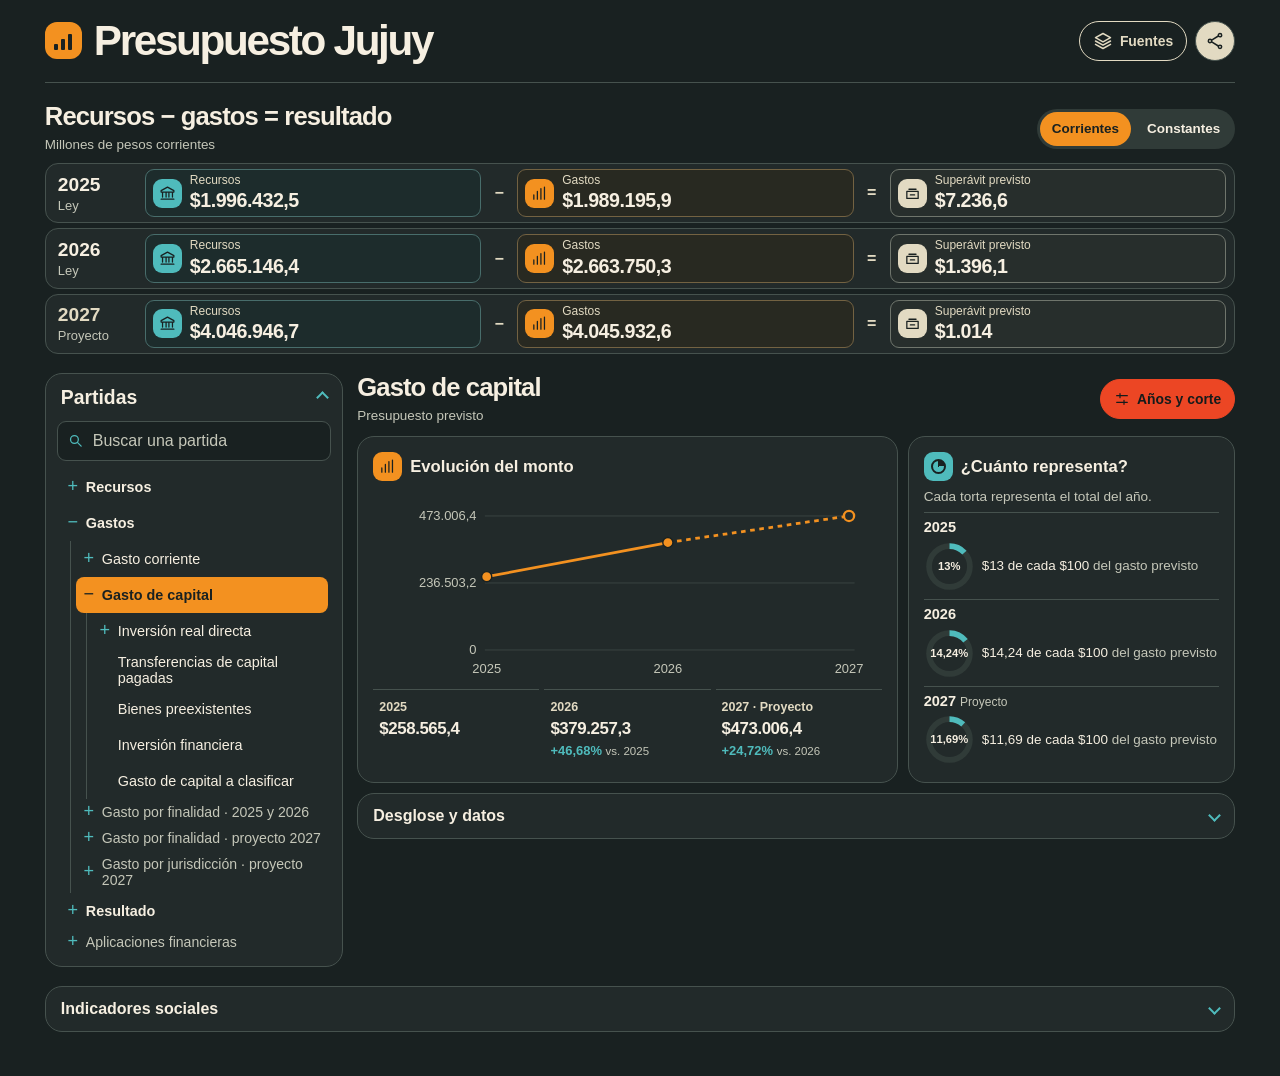
==== commit 26c59575: "Unificar el tablero de Presupuesto Jujuy" ====
--- a/docs/index.html
+++ b/docs/index.html
@@ -6,217 +6,241 @@
 <meta name="theme-color" content="#222a2a">
 <meta name="description" content="Explorá y compará el presupuesto provincial de Jujuy de 2025, 2026 y 2027.">
 <title>Presupuesto Jujuy</title>
-<style>:root{color-scheme:dark;--iron:#222a2a;--ink:#192121;--aqua:#4fbbbc;--rust:#ec4624;--orange:#f39120;--cream:#e2dac2;--paper:#f6efe1;--muted:#c3c6b9;--border:#52605b;--field:#323e3b;font-family:Inter,"Trebuchet MS",Arial,sans-serif;font-synthesis:none;color:var(--paper);background:var(--ink)}
-*{box-sizing:border-box}
-body{margin:0}
-button,input,select{font:inherit}
-button{cursor:pointer}
-button:disabled{cursor:default;opacity:.54}
-a{color:inherit;text-underline-offset:.22em}
-button,a,select,input{touch-action:manipulation}
-:focus-visible{outline:3px solid #fff;outline-offset:4px;box-shadow:0 0 0 7px #1a2422}
-.skip{position:fixed;top:4px;left:8px;transform:translateY(-150%);background:var(--cream);color:var(--ink);padding:10px;z-index:4}
-.skip:focus{transform:none}
-#site{max-width:1120px;margin:auto;padding:0 clamp(18px,4vw,46px) 110px}
-.top{height:87px;display:flex;align-items:center;justify-content:space-between;border-bottom:1px solid var(--border)}
-.brand,.round,.pill,.primary,.secondary,.nav-item,.topic,.layer,.year,.back,.text-button{border:0;font-weight:800}
-.brand{display:inline-flex;align-items:center;gap:10px;background:var(--orange);color:var(--ink);padding:9px 15px 9px 9px;border-radius:999px;font-size:.96rem;min-height:45px}
-.brand-mark{border-radius:50%;width:28px;height:28px;background:var(--ink);color:var(--orange);display:inline-flex;gap:2px;align-items:flex-end;justify-content:center;padding:7px}
-.brand-mark i{background:currentColor;height:6px;width:3px;border-radius:1px}.brand-mark i:nth-child(2){height:10px}.brand-mark i:nth-child(3){height:14px}
-.round{display:grid;place-items:center;border-radius:50%;width:46px;height:46px;background:var(--cream);color:var(--ink)}
-.icon{width:23px;height:23px;fill:none;stroke:currentColor;stroke-width:1.8;stroke-linecap:round;stroke-linejoin:round;flex-shrink:0}
-main{padding-top:33px;min-height:60vh}
-main:focus, h1:focus{outline:none;box-shadow:none}
-h1,h2,h3,p{margin:0}
-h1{font-size:clamp(2.6rem,7vw,5.35rem);letter-spacing:-.072em;line-height:.98;font-weight:900;max-width:15ch}
-h2{font-size:clamp(1.5rem,3.3vw,2.05rem);letter-spacing:-.04em;line-height:1.12}
-h3{font-size:1.12rem}
-.sub,.muted{color:var(--muted);line-height:1.48}
-.sub{margin-top:11px;font-size:1rem}
-small{font-size:.83rem}
-.layout{display:grid;grid-template-columns:1fr .85fr;gap:25px;margin-top:23px}
-.hero{display:grid;grid-template-columns:1fr auto;gap:20px;align-items:end}
-.controls{display:grid;gap:9px;align-content:start}
-.years,.units{display:flex;gap:5px;background:var(--field);padding:4px;border-radius:999px;width:fit-content}
-.year,.pill{min-height:40px;border-radius:999px;color:var(--paper);background:transparent;padding:7px 15px;white-space:nowrap}
-.year[aria-pressed=true]{background:var(--orange);color:var(--ink)}
-.pill[aria-pressed=true]{background:var(--cream);color:var(--ink)}
-.lead{background:var(--iron);border:1px solid var(--border);border-radius:24px;padding:clamp(18px,3vw,28px);display:grid;align-content:start;gap:6px}
-.lead strong{font-size:clamp(2.2rem,5vw,4rem);letter-spacing:-.07em;line-height:1;display:block;margin:9px 0 2px}
-.price{font-variant-numeric:tabular-nums;white-space:nowrap}
-.primary,.secondary{border-radius:999px;padding:10px 17px;min-height:45px;display:inline-flex;justify-content:center;align-items:center;gap:8px;text-decoration:none}
-.primary{background:var(--orange);color:var(--ink)}
-.secondary{background:transparent;color:var(--paper);border:1px solid var(--muted)}
-.actions{display:flex;flex-wrap:wrap;gap:9px;margin-top:12px;align-items:center}
-.section-title{margin-bottom:10px}
-.topic-list{display:grid;grid-template-columns:1fr 1fr;gap:9px}
-.topic,.layer{display:flex;justify-content:space-between;align-items:center;gap:10px;text-align:left;color:var(--ink);min-width:0}
-.topic{min-height:84px;border-radius:19px;padding:13px}
-.topic:first-child{grid-column:1/-1;min-height:95px}
-.topic strong{font-size:clamp(1.15rem,2.5vw,1.68rem);letter-spacing:-.04em;line-height:1;display:block}
-.topic .glyph,.layer .glyph{display:grid;place-items:center;width:40px;height:40px;border-radius:50%;background:var(--ink);color:var(--cream);flex-shrink:0}
-.aqua{background:var(--aqua)}.orange{background:var(--orange)}.cream{background:var(--cream)}.rust{background:var(--rust)}
-.topic:hover,.layer:hover,.primary:hover,.brand:hover{filter:brightness(1.075)}
-#nav{position:fixed;z-index:2;display:grid;grid-template-columns:repeat(3,1fr);width:min(94%,490px);left:50%;transform:translateX(-50%);bottom:max(10px,env(safe-area-inset-bottom));background:#222b2a;border:1px solid #6e7770;padding:5px;border-radius:28px;box-shadow:0 6px 32px #05090983}
-.nav-item{display:grid;place-items:center;gap:4px;min-height:53px;padding:5px 7px;background:transparent;color:var(--paper);border-radius:22px;font-size:.85rem}
-.nav-item[aria-current=page]{background:var(--orange);color:var(--ink)}
-.back,.text-button{display:inline-flex;gap:6px;align-items:center;color:var(--paper);background:transparent;padding:0;min-height:43px;text-decoration:underline;text-underline-offset:4px}
-.back{margin-bottom:8px}
-.layers{display:grid;gap:0;margin-top:0}
-.layer{border-radius:22px 22px 0 0;padding:15px 18px 24px;min-height:80px;font-size:1.45rem}
-.layer:last-child{border-radius:22px;padding-bottom:15px}
-.layer+.layer{margin-top:-9px}
-.layer[aria-pressed=true]{outline:2px solid var(--paper);outline-offset:-5px}
-.detail{display:grid;align-content:start;gap:10px}
-.measure-grid{display:grid;gap:7px}
-.data-row{padding:12px 0;border-top:1px solid var(--border);display:grid;gap:5px}
-.data-row strong{font-size:1.35rem}
-.data-row a{font-size:.88rem}
-.chip{border:1px solid var(--border);border-radius:20px;padding:5px 8px;color:var(--muted);font-size:.84rem}
-.compare-head{display:grid;gap:12px}
-.results{margin-top:18px;display:grid;gap:13px}
-.results h2{font-size:1.5rem}
-.table-scroll{overflow-x:auto}
-table{width:100%;border-collapse:collapse;text-align:left;font-size:.92rem}
-td,th{padding:10px 8px;border-top:1px solid var(--border);vertical-align:top}
-td:first-child,th:first-child{padding-left:0}
-th{color:var(--muted);font-size:.82rem}
-details>summary{cursor:pointer;font-weight:800;padding:6px 0}
-.note{border-left:3px solid var(--orange);padding:3px 0 3px 11px;line-height:1.45;color:var(--muted);font-size:.88rem}
-.source-list{list-style:none;padding:0;margin:12px 0 0;display:grid;gap:9px}
-.source-list li{padding:13px;border:1px solid var(--border);border-radius:13px}
-.source-list a{font-weight:800}
-.source-list small{display:block;margin-top:5px;color:var(--muted)}
-#filters{background:var(--rust);color:#141918;width:min(100%,550px);max-height:94dvh;border:0;border-radius:29px;padding:22px;margin:auto;box-shadow:0 10px 45px #16100c63}
-#filters::backdrop{background:#080b0bcc}
-#filters form{display:grid;gap:12px}
-#filters header{display:flex;align-items:center;justify-content:space-between;gap:9px}
-#filters header .round{color:var(--paper);background:var(--ink)}
-#filters h2{font-size:2.15rem}
-#filters label,#filters legend{font-weight:800}
-#filters .hint{font-size:.88rem;font-weight:650}
-#filters .units,#filters .years{background:#652811}
-#filters .primary{color:var(--cream);background:var(--ink);width:100%}
-#filters .year[aria-pressed=true]{background:var(--cream)}
-#filters [role=alert]{font-weight:800}
-fieldset{padding:0;margin:0;border:0;display:grid;gap:4px}
-select{min-height:44px;border:1px solid var(--border);border-radius:11px;padding:8px 11px;background:var(--ink);color:var(--paper);width:100%}
-.filters-grid{display:grid;grid-template-columns:1fr 1fr;gap:10px}
-.filters-grid label,.select-label{display:grid;gap:4px}
-.toast{position:fixed;z-index:5;bottom:84px;left:50%;transform:translateX(-50%);max-width:90%;padding:9px 15px;background:var(--cream);color:var(--ink);border-radius:12px;box-shadow:0 4px 15px #0008}
-.toast:empty{display:none}
-.method{margin-top:12px}
-@media(max-width:720px){.top{height:69px}.layout,.hero{grid-template-columns:1fr;gap:15px}.layout{margin-top:16px}main{padding-top:24px}.lead{border-radius:19px}.home-data{order:2}.topic-list{grid-template-columns:1fr}.topic:first-child{grid-column:auto}.topic,.topic:first-child{min-height:75px}.topic .glyph{width:38px;height:38px}.responsive-hide{display:none}#filters{margin:auto 0 0;width:100%;max-width:none;border-radius:26px 26px 0 0;padding-bottom:calc(18px + env(safe-area-inset-bottom))}}
-@media(prefers-reduced-motion:no-preference){button{transition:filter .15s,background-color .15s}}
-
-.top-actions,.money-controls{display:flex;flex-wrap:wrap;align-items:center;gap:9px}
-.top-actions{gap:18px}
-.base-picker{display:inline-flex;align-items:center;gap:6px;font-size:.85rem}
-.base-picker select{width:auto;min-height:38px}
-#filters .base-picker{padding-top:5px}
-.year-overview{display:grid;grid-template-columns:repeat(3,minmax(0,1fr));gap:9px;margin-top:10px}
-.year-card{display:grid;align-content:start;gap:8px;border:1px solid var(--border);padding:12px;border-radius:13px;min-width:0}
-.year-tag{color:var(--cream);font-weight:800;font-size:.86rem}
-.change{font-weight:750;color:var(--aqua)}
-.trend{background:var(--ink);border:1px solid var(--border);border-radius:15px;padding:12px;margin:8px 0}
-.trend-head{display:flex;justify-content:space-between;gap:12px;flex-wrap:wrap}
-.trend-head div{display:grid;gap:3px}
-.trend-head strong{font-size:clamp(1.2rem,3.2vw,2rem);font-variant-numeric:tabular-nums;letter-spacing:-.04em}
-.series-chart{display:block;width:min(100%,690px);margin:auto}
-.series-chart text{fill:var(--muted);font-size:9px}
-.series-chart .gridline{stroke:var(--border);stroke-width:.6}
-.series-stroke{stroke:var(--aqua);stroke-width:2.3;fill:none;stroke-linejoin:round}
-.series-chart circle{fill:var(--cream);stroke:var(--ink);stroke-width:1}
-
-.change{display:block;font-weight:750;color:var(--aqua)}
-.project-comparison{margin-top:12px}
-.compare-head h1{font-size:clamp(2.15rem,5.5vw,4.3rem);max-width:23ch;overflow-wrap:anywhere}
-.compare-layout{display:grid;grid-template-columns:minmax(0,2.15fr) minmax(270px,1fr);grid-template-rows:auto 1fr;grid-template-areas:"chart controls" "chart participation";align-items:start;gap:12px}
-.compare-chart{grid-area:chart;min-width:0;align-self:stretch}
-.compare-controls{grid-area:controls;gap:12px;padding:18px}
-.compare-controls select{min-width:0}
-.compare-controls .secondary{justify-self:start}
-.compare-controls .money-controls{gap:6px}
-.compare-controls .pill{padding-inline:11px}
-.budget-chart{display:block;width:100%;max-height:350px;margin:8px 0}
-.budget-chart text{fill:var(--muted);font-size:12px}
-.budget-chart .gridline{stroke:var(--border);stroke-width:.65}
-.budget-chart .zero-line{stroke:var(--muted);stroke-width:1.4}
-.budget-line{stroke:var(--aqua);stroke-width:2.5}
-.budget-line.projected{stroke-dasharray:5 5}
-.budget-dot{fill:var(--aqua);stroke:var(--ink);stroke-width:1.5}
-.budget-dot.projected{fill:var(--iron);stroke:var(--aqua);stroke-width:2.5}
-.compare-years{display:grid;grid-template-columns:repeat(auto-fit,minmax(125px,1fr));gap:8px;margin:6px 0 10px}
-.compare-year{padding:10px 11px;border:1px solid var(--border);border-radius:12px;min-width:0}
-.compare-year .price{font-size:clamp(.98rem,2vw,1.28rem);letter-spacing:-.03em;white-space:normal;overflow-wrap:anywhere;margin:5px 0;line-height:1.2}
-.compare-year small{display:block}
-.share-panel{grid-area:participation;gap:8px;padding:18px}
-.share-panel>p{font-size:.88rem}
-.share-year{display:grid;gap:7px;border-top:1px solid var(--border);padding:10px 0 2px}
-.share-year h3{font-size:1rem}
-.share-year h3 span{font-size:.8rem;font-weight:500}
-.share-year>p{font-size:.89rem}
-.share-item{display:grid;grid-template-columns:66px minmax(0,1fr);gap:9px;align-items:center;font-size:.89rem;line-height:1.35}
-.budget-pie{position:relative;display:grid;place-items:center;width:66px;min-height:66px}
-.budget-pie svg{position:absolute;width:100%;height:100%;fill:none;stroke-width:10}
-.pie-rest{stroke:#495653}
-.pie-part{stroke:var(--aqua)}
-.budget-pie span{position:relative;font-size:.78rem;font-weight:800;font-variant-numeric:tabular-nums}
-.balance-card dl,.balance-card dd{margin:0}
-.balance-card dl{display:grid;gap:9px}
-.balance-card dl>div{display:grid;gap:3px}
-.balance-card dt{color:var(--muted);font-size:.85rem}
-.balance-card dd{font-size:clamp(.95rem,2.3vw,1.32rem);font-weight:800;letter-spacing:-.025em;white-space:normal;overflow-wrap:anywhere}
-.balance-card .balance-line{border-top:1px solid var(--border);padding-top:8px}
-.balance-card .balance-line dd{color:var(--aqua)}
-.budget-structure{--budget-columns:minmax(0,1.65fr) repeat(3,minmax(0,1fr));gap:8px}
-.budget-column-head,.budget-summary{display:grid;grid-template-columns:var(--budget-columns);gap:10px;align-items:start}
-.budget-column-head{font-size:.86rem;color:var(--muted);padding:8px 10px 0}
-.budget-column-head span:not(:first-child){text-align:right}
-.budget-node{min-width:0;border-top:1px solid var(--border)}
-.budget-structure>details{background:var(--ink);border:1px solid var(--border);border-radius:12px}
-.budget-node>summary{list-style:none;padding:10px;margin:0;font-size:.92rem;min-height:44px}
-.budget-node>summary::-webkit-details-marker{display:none}
-.budget-node>summary:hover{background:#6f8d8215;border-radius:10px}
-.budget-label{display:flex;align-items:baseline;gap:9px;overflow-wrap:anywhere}
-.budget-group .budget-label{grid-column:1/-1}
-.disclosure{display:inline-block;flex:0 0 7px;width:7px;height:7px;border-right:2px solid var(--aqua);border-bottom:2px solid var(--aqua);transform:rotate(-45deg);align-self:center}
-.budget-node[open]>summary .disclosure{transform:rotate(45deg)}
-.budget-cell{min-width:0;text-align:right}
-.budget-cell .price{white-space:normal;overflow-wrap:anywhere}
-.budget-cell small{display:block;font-weight:500}
-.budget-cell-year{display:none}
-.budget-children{padding-inline:clamp(6px,1.3vw,13px) 4px}
-.budget-children>p,.project-detail{margin:6px 8px 10px}
-.project-detail .price{white-space:normal}
-.budget-row-actions{display:flex;align-items:center;flex-wrap:wrap;gap:12px;margin:0 7px;color:var(--muted);font-size:.84rem}
-.budget-row-actions .text-button{color:var(--aqua)}
-@media(max-width:810px){
- .compare-layout{grid-template-columns:minmax(0,1fr);grid-template-rows:auto;grid-template-areas:"controls" "chart" "participation"}
-}
-@media(max-width:650px){
- .budget-chart text{font-size:19px}
- .budget-structure{--budget-columns:repeat(3,minmax(0,1fr));padding-inline:12px}
- .budget-structure>h2,.budget-structure>p,.budget-structure>small{margin-inline:4px}
- .budget-column-head{display:none}
- .budget-node>summary{gap:6px;padding:8px 6px}
- .budget-label{grid-column:1/-1}
- .budget-cell{font-size:clamp(.72rem,2.65vw,.9rem);text-align:left}
- .budget-cell-year{display:block;color:var(--muted);font-size:.75rem;font-weight:500}
- .budget-children{padding-inline:5px 1px}
- .budget-cell small{font-size:.73rem}
-}
-@media(max-width:420px){
- .top-actions{gap:10px}
- .top-actions .round{width:38px;height:38px}
- .year-overview{gap:4px}
- .year-card{padding:8px 5px}
- .year-tag,.year-card small,.balance-card dt{font-size:.72rem}
- .balance-card dd{font-size:.85rem}
- .compare-years{grid-template-columns:repeat(3,minmax(0,1fr));gap:4px}
- .compare-year{padding:8px 5px}
- .compare-year .price{font-size:.85rem}
- .compare-year small{font-size:.72rem}
+<style>:root {
+  color-scheme: dark;
+  --iron: #222a2a;
+  --ink: #192121;
+  --aqua: #4fbbbc;
+  --rust: #ec4624;
+  --orange: #f39120;
+  --cream: #e2dac2;
+  --paper: #f6efe1;
+  --muted: #c5c7b9;
+  --border: #46524e;
+  --field: #303b38;
+  font-family: Inter, "Trebuchet MS", Arial, sans-serif;
+  color: var(--paper);
+  background: var(--ink);
+}
+* { box-sizing: border-box; }
+body, h1, h2, h3, p { margin: 0; }
+button, input, select { font: inherit; }
+button { cursor: pointer; color: inherit; }
+button:disabled, select:disabled { cursor: default; opacity: .58; }
+a { color: inherit; text-underline-offset: .22em; }
+button, a, select, input, summary { touch-action: manipulation; }
+:focus-visible { outline: 2px solid var(--cream); outline-offset: 3px; }
+small { font-size: .81rem; }
+h1 { font-size: clamp(1.5rem, 3.3vw, 2.7rem); letter-spacing: -.055em; line-height: 1; }
+h2 { font-size: clamp(1.26rem, 2vw, 1.65rem); letter-spacing: -.035em; line-height: 1.15; }
+h3 { font-size: 1.04rem; line-height: 1.2; }
+.muted { color: var(--muted); line-height: 1.4; }
+.price { font-variant-numeric: tabular-nums; white-space: nowrap; }
+.icon { width: 1.25rem; height: 1.25rem; display: block; fill: none; stroke: currentColor; stroke-width: 1.8; stroke-linecap: round; stroke-linejoin: round; flex: none; }
+.skip { position: fixed; top: 4px; left: 8px; transform: translateY(-150%); padding: 10px; background: var(--cream); color: var(--ink); z-index: 6; }
+.skip:focus { transform: none; }
+
+#site { max-width: 1430px; margin: auto; padding: 0 clamp(15px, 3.5vw, 48px) 44px; }
+.top { min-height: 83px; display: flex; align-items: center; justify-content: space-between; gap: 12px; border-bottom: 1px solid var(--border); }
+.brand { display: flex; align-items: center; gap: 12px; }
+.brand-mark { display: inline-flex; width: 37px; height: 37px; flex: 0 0 37px; justify-content: center; align-items: flex-end; gap: 3px; padding: 9px; border-radius: 12px; background: var(--orange); color: var(--ink); }
+.brand-mark i { background: currentColor; width: 4px; height: 6px; border-radius: 1px; }
+.brand-mark i:nth-child(2) { height: 11px; }
+.brand-mark i:nth-child(3) { height: 16px; }
+.top-actions, .money-controls { display: flex; align-items: center; gap: 8px; flex-wrap: wrap; }
+.top-actions { flex-wrap: nowrap; }
+.top-actions .secondary { border-color: var(--cream); color: var(--cream); }
+.round, .secondary, .primary { display: inline-flex; align-items: center; justify-content: center; gap: 7px; border-radius: 999px; border: 1px solid var(--border); min-height: 40px; font-size: .87rem; font-weight: 800; }
+.round { width: 40px; flex: 0 0 40px; background: var(--cream); color: var(--ink); }
+.secondary { background: transparent; padding: 7px 13px; }
+.primary { padding: 8px 15px; border-color: transparent; background: var(--orange); color: var(--ink); }
+.secondary:hover, .round:hover, .primary:hover { filter: brightness(1.08); }
+main { display: grid; gap: 19px; padding-top: 19px; }
+.section-heading { display: flex; justify-content: space-between; align-items: center; gap: 8px 16px; flex-wrap: wrap; }
+.section-heading p { margin-top: 5px; font-size: .84rem; }
+.panel { min-width: 0; border: 1px solid var(--border); border-radius: 17px; background: var(--iron); }
+.years, .units { display: inline-flex; gap: 4px; padding: 3px; border-radius: 999px; background: var(--field); }
+.year, .pill { border: 0; min-height: 34px; padding: 5px 12px; border-radius: 999px; background: transparent; font-size: .84rem; font-weight: 800; white-space: nowrap; }
+.year[aria-pressed=true] { color: var(--ink); background: var(--cream); }
+.pill[aria-pressed=true] { color: var(--ink); background: var(--orange); }
+.base-picker { display: inline-flex; align-items: center; gap: 6px; color: var(--muted); font-size: .83rem; }
+.base-picker select { width: auto; min-height: 36px; }
+
+.budget-summary { display: grid; gap: 8px; }
+.account-list { display: grid; gap: 5px; }
+.account-row { display: grid; align-items: center; grid-template-columns: 79px minmax(0, 1fr) 20px minmax(0, 1fr) 20px minmax(0, 1fr); gap: 8px; padding: 5px 8px 5px 12px; border: 1px solid var(--border); border-radius: 13px; background: var(--iron); }
+.account-year { display: grid; gap: 2px; }
+.account-year b { font-size: 1.2rem; }
+.account-year small { color: var(--muted); }
+.account-row:last-child .account-year b { color: var(--cream); }
+.account-sign { text-align: center; font-weight: 800; color: var(--cream); }
+.tone-aqua { --tone: var(--aqua); }
+.tone-orange { --tone: var(--orange); }
+.tone-cream { --tone: var(--cream); }
+.tone-rust { --tone: var(--rust); }
+.account-term { min-width: 0; display: flex; align-items: center; gap: 8px; min-height: 42px; padding: 4px 7px; text-align: left; color: var(--paper); background: color-mix(in srgb, var(--tone) 7%, var(--ink)); border: 1px solid color-mix(in srgb, var(--tone) 26%, var(--border)); border-radius: 9px; }
+.account-term:hover { border-color: var(--tone); }
+.account-icon, .chart-icon { width: 29px; height: 29px; display: inline-grid; place-items: center; flex: 0 0 29px; border-radius: 9px; background: var(--tone); color: var(--ink); }
+.account-icon .icon, .chart-icon .icon { width: 17px; height: 17px; }
+.account-value { display: grid; gap: 2px; min-width: 0; }
+.account-value span { color: var(--cream); font-size: .75rem; line-height: 1.1; }
+.account-value b { font-size: clamp(.94rem, 1.75vw, 1.23rem); letter-spacing: -.025em; }
+.account-term:last-child .account-value span { color: var(--tone); }
+
+.explorer-layout { min-width: 0; display: grid; grid-template-columns: minmax(217px, .34fr) minmax(0, 1fr); align-items: start; gap: 14px; }
+.analytics { min-width: 0; display: grid; gap: 10px; }
+.selection-heading h2 { overflow-wrap: anywhere; }
+.filter-button { flex-shrink: 0; background: var(--rust); border-color: var(--rust); color: #151b1b; }
+.filter-button .icon { width: 16px; height: 16px; }
+.picker summary, .breakdown summary, .indicators>summary { cursor: pointer; font-weight: 800; }
+.picker>summary, .breakdown>summary, .indicators>summary { list-style: none; display: flex; align-items: center; gap: 9px; min-height: 44px; padding: 12px 15px; }
+.picker>summary::-webkit-details-marker, .breakdown>summary::-webkit-details-marker, .indicators>summary::-webkit-details-marker { display: none; }
+.picker>summary::after, .breakdown>summary::after, .indicators>summary::after { content: ''; width: 7px; height: 7px; margin-left: auto; border-right: 2px solid var(--aqua); border-bottom: 2px solid var(--aqua); transform: rotate(45deg); }
+.picker[open]>summary::after, .breakdown[open]>summary::after, .indicators[open]>summary::after { transform: rotate(225deg); }
+.picker>summary { font-size: 1.21rem; }
+.picker-current { display: none; min-width: 0; overflow: hidden; text-overflow: ellipsis; white-space: nowrap; font-size: .83rem; color: var(--cream); font-weight: 400; }
+.picker-body { padding: 0 11px 11px; }
+.search-label { display: flex; align-items: center; gap: 7px; background: var(--ink); padding: 0 9px; border: 1px solid var(--border); border-radius: 9px; }
+.search-label:focus-within { outline: 2px solid var(--aqua); outline-offset: 2px; }
+.search-label input { min-width: 0; width: 100%; min-height: 38px; border: 0; outline: 0; background: transparent; color: var(--paper); font-size: 1rem; }
+.search-label input::placeholder { color: var(--muted); }
+.search-label .icon { width: 17px; height: 17px; color: var(--aqua); }
+.tree-scroll { max-height: min(66vh, 580px); overflow: auto; padding: 8px 3px 0; scrollbar-width: thin; }
+.tree, .tree ul { list-style: none; margin: 0; padding: 0; }
+.tree ul { margin-left: 10px; padding-left: 5px; border-left: 1px solid var(--border); }
+.tree-row { display: grid; grid-template-columns: 26px minmax(0, 1fr); align-items: stretch; border-radius: 8px; }
+.tree-row.is-selected { background: var(--orange); color: var(--ink); }
+.tree-row:not(.is-selected):hover { background: var(--field); }
+.branch-toggle, .pick-topic { background: transparent; border: 0; }
+.branch-toggle { justify-self: stretch; color: var(--aqua); font-size: 1.13rem; }
+.is-selected .branch-toggle { color: var(--ink); }
+.pick-topic { min-height: 36px; min-width: 0; padding: 5px 5px 5px 0; text-align: left; overflow-wrap: anywhere; font-size: .9rem; }
+.branch-label { align-self: center; padding: 5px 5px 5px 0; color: var(--muted); font-size: .88rem; }
+.tree>li>.tree-row .pick-topic, .tree-row.is-selected .pick-topic { font-weight: 800; }
+.empty-search { padding: 8px 3px; font-size: .9rem; }
+
+.chart-grid { min-width: 0; display: grid; grid-template-columns: minmax(0, 1.65fr) minmax(225px, 1fr); gap: 10px; align-items: stretch; }
+.chart-card { padding: 15px; }
+.chart-grid:has(> :only-child) { grid-template-columns: minmax(0, 1fr); }
+.chart-card h3, .share-panel h3:first-child { display: flex; align-items: center; gap: 8px; }
+.chart-empty { margin: 16px 0; }
+.budget-chart { display: block; width: 100%; max-height: 265px; margin: 10px 0 2px; }
+.budget-chart text { fill: var(--muted); font-size: 14px; }
+.budget-chart .gridline, .series-chart .gridline { stroke: var(--border); stroke-width: .7; }
+.budget-chart .zero-line { stroke: var(--muted); stroke-width: 1.4; }
+.budget-line { stroke: var(--orange); stroke-width: 3; }
+.budget-line.projected { stroke-dasharray: 5 5; }
+.budget-dot { fill: var(--orange); stroke: var(--ink); stroke-width: 1.5; }
+.budget-dot.projected { fill: var(--iron); stroke: var(--orange); stroke-width: 2.5; }
+.compare-years { display: grid; grid-template-columns: repeat(var(--year-count), minmax(0, 1fr)); gap: 5px; margin-top: 8px; }
+.compare-year { min-width: 0; padding: 7px 6px; border-top: 1px solid var(--border); }
+.compare-year b { display: block; margin: 4px 0; font-size: clamp(.89rem, 1.32vw, 1.14rem); letter-spacing: -.025em; white-space: normal; overflow-wrap: anywhere; }
+.compare-year small { display: block; }
+.year-tag { color: var(--cream); font-size: .78rem; font-weight: 800; }
+.change { color: var(--aqua); font-weight: 750; font-variant-numeric: tabular-nums; }
+.change small { display: inline; font-size: .72rem; font-weight: 400; }
+.note { border-left: 3px solid var(--orange); padding: 3px 0 3px 9px; margin-top: 8px; color: var(--muted); font-size: .85rem; line-height: 1.42; }
+.share-panel { display: grid; align-content: start; gap: 6px; padding: 15px; }
+.share-panel>p { font-size: .85rem; }
+.pie-mark { width: 15px; height: 15px; border: 2px solid currentColor; border-radius: 50%; background: conic-gradient(currentColor 0 25%, transparent 25%); }
+.share-year { display: grid; gap: 4px; padding: 6px 0 1px; border-top: 1px solid var(--border); }
+.share-panel .share-year h3 { display: block; font-size: .91rem; }
+.share-year h3 span { font-size: .75rem; font-weight: 400; }
+.share-year>p { font-size: .85rem; }
+.share-item { display: grid; grid-template-columns: 51px minmax(0, 1fr); align-items: center; gap: 7px; font-size: .84rem; line-height: 1.35; }
+.budget-pie { position: relative; display: grid; place-items: center; width: 51px; min-height: 51px; }
+.budget-pie svg { position: absolute; inset: 0; height: 100%; width: 100%; fill: none; stroke-width: 9; }
+.pie-rest { stroke: var(--field); }
+.pie-part { stroke: var(--aqua); }
+.budget-pie span { position: relative; font-size: .70rem; font-weight: 800; font-variant-numeric: tabular-nums; }
+
+.project-card { padding: 13px 15px; }
+.project-values { display: grid; grid-template-columns: repeat(auto-fit, minmax(min(230px, 100%), 1fr)); gap: 9px; margin-top: 10px; }
+.project-values div { display: grid; gap: 5px; padding: 10px; border: 1px solid var(--border); border-radius: 9px; }
+.project-values .price { white-space: normal; overflow-wrap: anywhere; font-size: 1.16rem; }
+.breakdown-content, .social-body { display: grid; gap: 12px; padding: 0 15px 15px; }
+.breakdown-content>.secondary { justify-self: start; }
+.table-scroll { overflow-x: auto; }
+table { width: 100%; border-collapse: collapse; text-align: left; font-size: .88rem; }
+td, th { border-top: 1px solid var(--border); padding: 8px; vertical-align: top; }
+td:first-child, th:first-child { padding-left: 0; }
+th { color: var(--muted); font-size: .81rem; }
+.row-link { padding: 0; border: 0; background: transparent; color: var(--aqua); text-align: left; text-decoration: underline; text-underline-offset: 2px; }
+.claim { display: grid; gap: 5px; }
+.social-controls { display: flex; align-items: end; flex-wrap: wrap; gap: 9px; }
+.social-controls .select-label { width: min(100%, 440px); }
+.trend { padding: 12px; border: 1px solid var(--border); border-radius: 12px; background: var(--ink); }
+.trend-head { display: flex; flex-wrap: wrap; justify-content: space-between; gap: 12px; }
+.trend-head div { display: grid; gap: 3px; }
+.trend-head strong { font-size: clamp(1.2rem, 3vw, 2rem); font-variant-numeric: tabular-nums; }
+.series-chart { display: block; width: min(100%, 660px); margin: auto; }
+.series-chart text { fill: var(--muted); font-size: 9px; }
+.series-stroke { stroke: var(--aqua); stroke-width: 2.3; fill: none; stroke-linejoin: round; }
+.series-chart circle { fill: var(--cream); stroke: var(--ink); stroke-width: 1; }
+
+dialog { width: min(95vw, 550px); max-height: 90dvh; margin: auto; padding: 0; border: 1px solid var(--border); border-radius: 19px; background: var(--iron); color: var(--paper); box-shadow: 0 15px 55px #0b0f10aa; }
+dialog::backdrop { background: #0b1011c9; }
+.dialog-head { position: sticky; top: 0; z-index: 1; display: flex; justify-content: space-between; align-items: center; gap: 12px; min-height: 63px; padding: 10px 17px; background: var(--iron); border-bottom: 1px solid var(--border); }
+.dialog-head h2 { font-size: 1.45rem; }
+#sources { width: min(100vw, 555px); height: 100dvh; max-height: 100dvh; margin: 0 0 0 auto; border-radius: 20px 0 0 20px; border-right: 0; }
+.source-body { display: grid; gap: 12px; padding: 13px 17px 24px; }
+.source-group { padding: 12px; border: 1px solid var(--border); border-radius: 11px; }
+.source-group h3 { display: flex; gap: 7px; align-items: center; color: var(--cream); }
+.source-group h3 small { font-weight: 500; color: var(--muted); }
+.source-group ul { padding-left: 18px; margin: 8px 0 0; }
+.source-group li { margin: 6px 0; overflow-wrap: anywhere; }
+.source-group details { margin-top: 9px; border-top: 1px solid var(--border); padding-top: 8px; }
+.source-group p { margin-top: 8px; color: var(--muted); line-height: 1.5; }
+#filter-form { display: grid; gap: 10px; padding-bottom: 16px; }
+#filter-form>.dialog-head { background: color-mix(in srgb, var(--rust) 85%, var(--ink)); color: var(--paper); }
+#filter-form>:not(.dialog-head) { margin-inline: 16px; }
+.filter-topic { color: var(--cream); font-weight: 800; }
+fieldset { border: 0; padding: 0; margin: 0; }
+legend { padding: 0; margin-bottom: 5px; }
+.select-label { display: grid; gap: 5px; }
+select { width: 100%; min-width: 0; min-height: 42px; padding: 7px 9px; border: 1px solid var(--border); border-radius: 9px; background: var(--ink); color: var(--paper); }
+.toast { position: fixed; z-index: 5; bottom: 16px; left: 50%; transform: translateX(-50%); max-width: 90%; padding: 8px 12px; border-radius: 10px; background: var(--cream); color: var(--ink); }
+.toast:empty, [role=alert]:empty { display: none; }
+
+@media (max-width: 1100px) {
+  .account-row { grid-template-columns: 63px minmax(0, 1fr) 17px minmax(0, 1fr) 17px minmax(0, 1fr); gap: 5px; }
+  .account-term { gap: 5px; }
+  .chart-card, .share-panel { padding: 12px; }
+}
+@media (max-width: 909px) {
+  .explorer-layout { grid-template-columns: minmax(0, 1fr); gap: 12px; }
+  .picker-current { display: block; margin-left: auto; }
+  .picker>summary::after { margin-left: 3px; }
+  .tree-scroll { max-height: min(45dvh, 340px); }
+}
+@media (max-width: 620px) {
+  #site { padding-inline: 13px; }
+  .top { min-height: 65px; }
+  .brand { gap: 6px; }
+  .brand-mark { width: 30px; height: 30px; flex-basis: 30px; padding: 6px; border-radius: 9px; }
+  .top-actions { gap: 5px; }
+  .top-actions .round { width: 36px; min-height: 36px; flex-basis: 36px; }
+  .top-actions .secondary { min-height: 36px; padding: 5px 8px; font-size: .8rem; }
+  .top-actions .secondary .icon { display: none; }
+  main { gap: 15px; padding-top: 13px; }
+  .account-row { grid-template-columns: 43px minmax(0,1fr) 8px minmax(0,1fr) 8px minmax(0,1fr); gap: 3px; padding: 4px 4px 4px 6px; }
+  .account-year b { font-size: .96rem; }
+  .account-year small { font-size: .68rem; }
+  .account-icon { display: none; }
+  .account-term { min-height: 43px; padding: 3px 4px; }
+  .account-value span { min-height: 1.6em; font-size: .69rem; }
+  .account-value b { font-size: clamp(.67rem, 2.9vw, .94rem); }
+  .chart-grid { grid-template-columns: minmax(0, 1fr); }
+  .budget-chart text { font-size: 18px; }
+  .share-year { grid-template-columns: minmax(0, 1fr); gap: 5px; }
+  .selection-heading { display: grid; grid-template-columns: minmax(0, 1fr) auto; gap: 6px; }
+}
+@media (max-width: 355px) {
+  .brand-mark { display: none; }
+  .account-row { grid-template-columns: 40px repeat(3,minmax(0,1fr)); }
+  .account-sign { display: none; }
+  .account-term { padding-inline: 3px; }
+  .account-value b { letter-spacing: -.045em; }
 }
 </style>
 </head>
@@ -224,15 +248,15 @@
 <a class="skip" href="#contenido">Saltar al contenido</a>
 <div id="site">
 <header class="top">
- <button class="brand" type="button" data-tab="inicio" aria-label="Presupuesto Jujuy, inicio"><span aria-hidden="true" class="brand-mark"><i></i><i></i><i></i></span> Presupuesto Jujuy</button>
- <div class="top-actions"><button type="button" class="text-button" data-sources>Fuentes</button>
+ <div class="brand"><span aria-hidden="true" class="brand-mark"><i></i><i></i><i></i></span><h1>Presupuesto Jujuy</h1></div>
+ <div class="top-actions"><button class="secondary" type="button" data-sources aria-haspopup="dialog"><span id="source-icon" aria-hidden="true"></span>Fuentes</button>
  <button class="round share" type="button" id="share" aria-label="Compartir esta vista"></button></div>
 </header>
 <main id="contenido" tabindex="-1"></main>
-<nav id="nav" aria-label="Navegación principal"></nav>
 </div>
 <p class="toast" role="status" id="toast"></p>
 <dialog id="filters" aria-labelledby="filter-title"></dialog>
+<dialog id="sources" aria-labelledby="sources-title"></dialog>
 <script id="data" type="application/json">{"annual":[{"escenario":"central","ejercicio":2025,"concepto":"Gasto total","clasificacion":"agregado","estado_presupuesto":"ley","estado_deflactor":"observado","pesos_corrientes":1989195943158,"pesos_constantes_2025":1989195943158,"variacion_nominal_pct":null,"variacion_real_pct":null,"participacion_gasto_pct":100,"referencia":"Art. 1","fuente":"https://boletinoficial.jujuy.gob.ar/?p=303334"},{"escenario":"central","ejercicio":2026,"concepto":"Gasto total","clasificacion":"agregado","estado_presupuesto":"ley","estado_deflactor":"parcialmente proyectado","pesos_corrientes":2663750291667,"pesos_constantes_2025":2004658937017.9265,"variacion_nominal_pct":33.9109050986,"variacion_real_pct":0.7773489541,"participacion_gasto_pct":100,"referencia":"Art. 1","fuente":"https://boletinoficial.jujuy.gob.ar/?p=324229"},{"escenario":"central","ejercicio":2027,"concepto":"Gasto total","clasificacion":"agregado","estado_presupuesto":"proyecto","estado_deflactor":"proyectado","pesos_corrientes":4045932631010,"pesos_constantes_2025":2465162564546.4785,"variacion_nominal_pct":51.8885851901,"variacion_real_pct":22.9716695955,"participacion_gasto_pct":100,"referencia":"Art. 1","fuente":"https://drive.google.com/file/d/10MFsmYh9fgqPaH7d3uqZg7cTbm71SsDd/view"},{"escenario":"central","ejercicio":2025,"concepto":"Gasto corriente","clasificacion":"agregado","estado_presupuesto":"ley","estado_deflactor":"observado","pesos_corrientes":1730630570354,"pesos_constantes_2025":1730630570354,"variacion_nominal_pct":null,"variacion_real_pct":null,"participacion_gasto_pct":87.0015131645,"referencia":"Art. 1","fuente":"https://boletinoficial.jujuy.gob.ar/?p=303334"},{"escenario":"central","ejercicio":2026,"concepto":"Gasto corriente","clasificacion":"agregado","estado_presupuesto":"ley","estado_deflactor":"parcialmente proyectado","pesos_corrientes":2284492943232,"pesos_constantes_2025":1719241180200.281,"variacion_nominal_pct":32.0035010571,"variacion_real_pct":-0.6581063775,"participacion_gasto_pct":85.762278483,"referencia":"Art. 1","fuente":"https://boletinoficial.jujuy.gob.ar/?p=324229"},{"escenario":"central","ejercicio":2027,"concepto":"Gasto corriente","clasificacion":"agregado","estado_presupuesto":"proyecto","estado_deflactor":"proyectado","pesos_corrientes":3572926196229,"pesos_constantes_2025":2176962571577.0867,"variacion_nominal_pct":56.3990909586,"variacion_real_pct":26.6234543849,"participacion_gasto_pct":88.3090877205,"referencia":"Art. 1","fuente":"https://drive.google.com/file/d/10MFsmYh9fgqPaH7d3uqZg7cTbm71SsDd/view"},{"escenario":"central","ejercicio":2025,"concepto":"Gasto de capital","clasificacion":"agregado","estado_presupuesto":"ley","estado_deflactor":"observado","pesos_corrientes":258565372804,"pesos_constantes_2025":258565372804,"variacion_nominal_pct":null,"variacion_real_pct":null,"participacion_gasto_pct":12.9984868355,"referencia":"Art. 1","fuente":"https://boletinoficial.jujuy.gob.ar/?p=303334"},{"escenario":"central","ejercicio":2026,"concepto":"Gasto de capital","clasificacion":"agregado","estado_presupuesto":"ley","estado_deflactor":"parcialmente proyectado","pesos_corrientes":379257348435,"pesos_constantes_2025":285417756817.6456,"variacion_nominal_pct":46.6775478565,"variacion_real_pct":10.3851431158,"participacion_gasto_pct":14.237721517,"referencia":"Art. 1","fuente":"https://boletinoficial.jujuy.gob.ar/?p=324229"},{"escenario":"central","ejercicio":2027,"concepto":"Gasto de capital","clasificacion":"agregado","estado_presupuesto":"proyecto","estado_deflactor":"proyectado","pesos_corrientes":473006434781,"pesos_constantes_2025":288199992969.3923,"variacion_nominal_pct":24.7191219189,"variacion_real_pct":0.9747943445,"participacion_gasto_pct":11.6909122795,"referencia":"Art. 1","fuente":"https://drive.google.com/file/d/10MFsmYh9fgqPaH7d3uqZg7cTbm71SsDd/view"},{"escenario":"central","ejercicio":2025,"concepto":"Recursos totales","clasificacion":"agregado","estado_presupuesto":"ley","estado_deflactor":"observado","pesos_corrientes":1996432526128,"pesos_constantes_2025":1996432526128,"variacion_nominal_pct":null,"variacion_real_pct":null,"participacion_gasto_pct":null,"referencia":"Art. 2","fuente":"https://boletinoficial.jujuy.gob.ar/?p=303334"},{"escenario":"central","ejercicio":2026,"concepto":"Recursos totales","clasificacion":"agregado","estado_presupuesto":"ley","estado_deflactor":"parcialmente proyectado","pesos_corrientes":2665146404346,"pesos_constantes_2025":2005709609735.935,"variacion_nominal_pct":33.4954409661,"variacion_real_pct":0.4646830527,"participacion_gasto_pct":null,"referencia":"Art. 2","fuente":"https://boletinoficial.jujuy.gob.ar/?p=324229"},{"escenario":"central","ejercicio":2027,"concepto":"Recursos totales","clasificacion":"agregado","estado_presupuesto":"proyecto","estado_deflactor":"proyectado","pesos_corrientes":4046946673988,"pesos_constantes_2025":2465780414870.789,"variacion_nominal_pct":51.8470680406,"variacion_real_pct":22.9380565812,"participacion_gasto_pct":null,"referencia":"Art. 2","fuente":"https://drive.google.com/file/d/10MFsmYh9fgqPaH7d3uqZg7cTbm71SsDd/view"},{"escenario":"central","ejercicio":2025,"concepto":"Recursos corrientes","clasificacion":"agregado","estado_presupuesto":"ley","estado_deflactor":"observado","pesos_corrientes":1988598005546,"pesos_constantes_2025":1988598005546,"variacion_nominal_pct":null,"variacion_real_pct":null,"participacion_gasto_pct":null,"referencia":"Art. 2","fuente":"https://boletinoficial.jujuy.gob.ar/?p=303334"},{"escenario":"central","ejercicio":2026,"concepto":"Recursos corrientes","clasificacion":"agregado","estado_presupuesto":"ley","estado_deflactor":"parcialmente proyectado","pesos_corrientes":2656799575087,"pesos_constantes_2025":1999428035249.707,"variacion_nominal_pct":33.6016413412,"variacion_real_pct":0.5446062841,"participacion_gasto_pct":null,"referencia":"Art. 2","fuente":"https://boletinoficial.jujuy.gob.ar/?p=324229"},{"escenario":"central","ejercicio":2027,"concepto":"Recursos corrientes","clasificacion":"agregado","estado_presupuesto":"proyecto","estado_deflactor":"proyectado","pesos_corrientes":3950287862104,"pesos_constantes_2025":2406886778638.7656,"variacion_nominal_pct":48.6859565601,"variacion_real_pct":20.3787651371,"participacion_gasto_pct":null,"referencia":"Art. 2","fuente":"https://drive.google.com/file/d/10MFsmYh9fgqPaH7d3uqZg7cTbm71SsDd/view"},{"escenario":"central","ejercicio":2025,"concepto":"Recursos de capital","clasificacion":"agregado","estado_presupuesto":"ley","estado_deflactor":"observado","pesos_corrientes":7834520582,"pesos_constantes_2025":7834520582,"variacion_nominal_pct":null,"variacion_real_pct":null,"participacion_gasto_pct":null,"referencia":"Art. 2","fuente":"https://boletinoficial.jujuy.gob.ar/?p=303334"},{"escenario":"central","ejercicio":2026,"concepto":"Recursos de capital","clasificacion":"agregado","estado_presupuesto":"ley","estado_deflactor":"parcialmente proyectado","pesos_corrientes":8346829259,"pesos_constantes_2025":6281574486.227717,"variacion_nominal_pct":6.5391196773,"variacion_real_pct":-19.8218395053,"participacion_gasto_pct":null,"referencia":"Art. 2","fuente":"https://boletinoficial.jujuy.gob.ar/?p=324229"},{"escenario":"central","ejercicio":2027,"concepto":"Recursos de capital","clasificacion":"agregado","estado_presupuesto":"proyecto","estado_deflactor":"proyectado","pesos_corrientes":96658811884,"pesos_constantes_2025":58893636232.0236,"variacion_nominal_pct":1058.0302997066,"variacion_real_pct":837.5616950996,"participacion_gasto_pct":null,"referencia":"Art. 2","fuente":"https://drive.google.com/file/d/10MFsmYh9fgqPaH7d3uqZg7cTbm71SsDd/view"},{"escenario":"central","ejercicio":2025,"concepto":"Resultado financiero previsto","clasificacion":"agregado","estado_presupuesto":"ley","estado_deflactor":"observado","pesos_corrientes":7236582970,"pesos_constantes_2025":7236582970,"variacion_nominal_pct":null,"variacion_real_pct":null,"participacion_gasto_pct":null,"referencia":"Art. 4","fuente":"https://boletinoficial.jujuy.gob.ar/?p=303334"},{"escenario":"central","ejercicio":2026,"concepto":"Resultado financiero previsto","clasificacion":"agregado","estado_presupuesto":"ley","estado_deflactor":"parcialmente proyectado","pesos_corrientes":1396112679,"pesos_constantes_2025":1050672718.0083829,"variacion_nominal_pct":-80.7075703438,"variacion_real_pct":-85.4810934613,"participacion_gasto_pct":null,"referencia":"Art. 4","fuente":"https://boletinoficial.jujuy.gob.ar/?p=324229"},{"escenario":"central","ejercicio":2027,"concepto":"Resultado financiero previsto","clasificacion":"agregado","estado_presupuesto":"proyecto","estado_deflactor":"proyectado","pesos_corrientes":1014042978,"pesos_constantes_2025":617850324.3102196,"variacion_nominal_pct":-27.3666808379,"variacion_real_pct":-41.1947875185,"participacion_gasto_pct":null,"referencia":"Art. 4","fuente":"https://drive.google.com/file/d/10MFsmYh9fgqPaH7d3uqZg7cTbm71SsDd/view"},{"escenario":"central","ejercicio":2025,"concepto":"Amortización de deuda","clasificacion":"agregado","estado_presupuesto":"ley","estado_deflactor":"observado","pesos_corrientes":111072142537,"pesos_constantes_2025":111072142537,"variacion_nominal_pct":null,"variacion_real_pct":null,"participacion_gasto_pct":null,"referencia":"Art. 5","fuente":"https://boletinoficial.jujuy.gob.ar/?p=303334"},{"escenario":"central","ejercicio":2026,"concepto":"Amortización de deuda","clasificacion":"agregado","estado_presupuesto":"ley","estado_deflactor":"parcialmente proyectado","pesos_corrientes":195696758319,"pesos_constantes_2025":147275537326.7786,"variacion_nominal_pct":76.1888749502,"variacion_real_pct":32.5944867569,"participacion_gasto_pct":null,"referencia":"Art. 5","fuente":"https://boletinoficial.jujuy.gob.ar/?p=324229"},{"escenario":"central","ejercicio":2027,"concepto":"Amortización de deuda","clasificacion":"agregado","estado_presupuesto":"proyecto","estado_deflactor":"proyectado","pesos_corrientes":249371979168,"pesos_constantes_2025":151940856103.27072,"variacion_nominal_pct":27.427751645,"variacion_real_pct":3.1677486032,"participacion_gasto_pct":null,"referencia":"Art. 5","fuente":"https://drive.google.com/file/d/10MFsmYh9fgqPaH7d3uqZg7cTbm71SsDd/view"},{"escenario":"central","ejercicio":2025,"concepto":"Administración General","clasificacion":"finalidad","estado_presupuesto":"ley","estado_deflactor":"observado","pesos_corrientes":725375300750,"pesos_constantes_2025":725375300750,"variacion_nominal_pct":null,"variacion_real_pct":null,"participacion_gasto_pct":36.4657540774,"referencia":"Art. 1, cuadro por finalidad","fuente":"https://boletinoficial.jujuy.gob.ar/?p=303334"},{"escenario":"central","ejercicio":2026,"concepto":"Administración General","clasificacion":"finalidad","estado_presupuesto":"ley","estado_deflactor":"parcialmente proyectado","pesos_corrientes":983911388019,"pesos_constantes_2025":740462333649.0187,"variacion_nominal_pct":35.641699821,"variacion_real_pct":2.0798933853,"participacion_gasto_pct":36.9370729342,"referencia":"Art. 1, cuadro por finalidad","fuente":"https://boletinoficial.jujuy.gob.ar/?p=324229"},{"escenario":"central","ejercicio":2025,"concepto":"Seguridad","clasificacion":"finalidad","estado_presupuesto":"ley","estado_deflactor":"observado","pesos_corrientes":216408070399,"pesos_constantes_2025":216408070399,"variacion_nominal_pct":null,"variacion_real_pct":null,"participacion_gasto_pct":10.8791731224,"referencia":"Art. 1, cuadro por finalidad","fuente":"https://boletinoficial.jujuy.gob.ar/?p=303334"},{"escenario":"central","ejercicio":2026,"concepto":"Seguridad","clasificacion":"finalidad","estado_presupuesto":"ley","estado_deflactor":"parcialmente proyectado","pesos_corrientes":271223435694,"pesos_constantes_2025":204114659693.7301,"variacion_nominal_pct":25.3296308192,"variacion_real_pct":-5.6806618545,"participacion_gasto_pct":10.182014303,"referencia":"Art. 1, cuadro por finalidad","fuente":"https://boletinoficial.jujuy.gob.ar/?p=324229"},{"escenario":"central","ejercicio":2025,"concepto":"Salud","clasificacion":"finalidad","estado_presupuesto":"ley","estado_deflactor":"observado","pesos_corrientes":266164208076,"pesos_constantes_2025":266164208076,"variacion_nominal_pct":null,"variacion_real_pct":null,"participacion_gasto_pct":13.380492203,"referencia":"Art. 1, cuadro por finalidad","fuente":"https://boletinoficial.jujuy.gob.ar/?p=303334"},{"escenario":"central","ejercicio":2026,"concepto":"Salud","clasificacion":"finalidad","estado_presupuesto":"ley","estado_deflactor":"parcialmente proyectado","pesos_corrientes":370108870693,"pesos_constantes_2025":278532885618.2012,"variacion_nominal_pct":39.0528325985,"variacion_real_pct":4.6470100663,"participacion_gasto_pct":13.8942779979,"referencia":"Art. 1, cuadro por finalidad","fuente":"https://boletinoficial.jujuy.gob.ar/?p=324229"},{"escenario":"central","ejercicio":2025,"concepto":"Bienestar Social","clasificacion":"finalidad","estado_presupuesto":"ley","estado_deflactor":"observado","pesos_corrientes":95616608955,"pesos_constantes_2025":95616608955,"variacion_nominal_pct":null,"variacion_real_pct":null,"participacion_gasto_pct":4.8067969012,"referencia":"Art. 1, cuadro por finalidad","fuente":"https://boletinoficial.jujuy.gob.ar/?p=303334"},{"escenario":"central","ejercicio":2026,"concepto":"Bienestar Social","clasificacion":"finalidad","estado_presupuesto":"ley","estado_deflactor":"parcialmente proyectado","pesos_corrientes":151504745340,"pesos_constantes_2025":114017947814.61597,"variacion_nominal_pct":58.4502389238,"variacion_real_pct":19.2449189118,"participacion_gasto_pct":5.6876481934,"referencia":"Art. 1, cuadro por finalidad","fuente":"https://boletinoficial.jujuy.gob.ar/?p=324229"},{"escenario":"central","ejercicio":2025,"concepto":"Cultura y Educación","clasificacion":"finalidad","estado_presupuesto":"ley","estado_deflactor":"observado","pesos_corrientes":474231956232,"pesos_constantes_2025":474231956232,"variacion_nominal_pct":null,"variacion_real_pct":null,"participacion_gasto_pct":23.8403842449,"referencia":"Art. 1, cuadro por finalidad","fuente":"https://boletinoficial.jujuy.gob.ar/?p=303334"},{"escenario":"central","ejercicio":2026,"concepto":"Cultura y Educación","clasificacion":"finalidad","estado_presupuesto":"ley","estado_deflactor":"parcialmente proyectado","pesos_corrientes":621952852025,"pesos_constantes_2025":468063146577.9936,"variacion_nominal_pct":31.1495026541,"variacion_real_pct":-1.3008000775,"participacion_gasto_pct":23.3487671112,"referencia":"Art. 1, cuadro por finalidad","fuente":"https://boletinoficial.jujuy.gob.ar/?p=324229"},{"escenario":"central","ejercicio":2025,"concepto":"Ciencia y Técnica","clasificacion":"finalidad","estado_presupuesto":"ley","estado_deflactor":"observado","pesos_corrientes":182743156,"pesos_constantes_2025":182743156,"variacion_nominal_pct":null,"variacion_real_pct":null,"participacion_gasto_pct":0.0091867851,"referencia":"Art. 1, cuadro por finalidad","fuente":"https://boletinoficial.jujuy.gob.ar/?p=303334"},{"escenario":"central","ejercicio":2026,"concepto":"Ciencia y Técnica","clasificacion":"finalidad","estado_presupuesto":"ley","estado_deflactor":"parcialmente proyectado","pesos_corrientes":352671734,"pesos_constantes_2025":265410217.16951934,"variacion_nominal_pct":92.9876564023,"variacion_real_pct":45.2367481108,"participacion_gasto_pct":0.0132396695,"referencia":"Art. 1, cuadro por finalidad","fuente":"https://boletinoficial.jujuy.gob.ar/?p=324229"},{"escenario":"central","ejercicio":2025,"concepto":"Desarrollo de la Economía","clasificacion":"finalidad","estado_presupuesto":"ley","estado_deflactor":"observado","pesos_corrientes":130789474965,"pesos_constantes_2025":130789474964.99998,"variacion_nominal_pct":null,"variacion_real_pct":null,"participacion_gasto_pct":6.5749920421,"referencia":"Art. 1, cuadro por finalidad","fuente":"https://boletinoficial.jujuy.gob.ar/?p=303334"},{"escenario":"central","ejercicio":2026,"concepto":"Desarrollo de la Economía","clasificacion":"finalidad","estado_presupuesto":"ley","estado_deflactor":"parcialmente proyectado","pesos_corrientes":199293000629,"pesos_constantes_2025":149981961915.0653,"variacion_nominal_pct":52.3769406386,"variacion_real_pct":14.6743359549,"participacion_gasto_pct":7.4816697816,"referencia":"Art. 1, cuadro por finalidad","fuente":"https://boletinoficial.jujuy.gob.ar/?p=324229"},{"escenario":"central","ejercicio":2025,"concepto":"Deuda Pública","clasificacion":"finalidad","estado_presupuesto":"ley","estado_deflactor":"observado","pesos_corrientes":35436962239,"pesos_constantes_2025":35436962239,"variacion_nominal_pct":null,"variacion_real_pct":null,"participacion_gasto_pct":1.7814716726,"referencia":"Art. 1, cuadro por finalidad","fuente":"https://boletinoficial.jujuy.gob.ar/?p=303334"},{"escenario":"central","ejercicio":2026,"concepto":"Deuda Pública","clasificacion":"finalidad","estado_presupuesto":"ley","estado_deflactor":"parcialmente proyectado","pesos_corrientes":44655724608,"pesos_constantes_2025":33606565038.953556,"variacion_nominal_pct":26.0145390195,"variacion_real_pct":-5.1652203925,"participacion_gasto_pct":1.6764230772,"referencia":"Art. 1, cuadro por finalidad","fuente":"https://boletinoficial.jujuy.gob.ar/?p=324229"},{"escenario":"central","ejercicio":2025,"concepto":"Gastos a Clasificar","clasificacion":"finalidad","estado_presupuesto":"ley","estado_deflactor":"observado","pesos_corrientes":44990618386,"pesos_constantes_2025":44990618386,"variacion_nominal_pct":null,"variacion_real_pct":null,"participacion_gasto_pct":2.2617489514,"referencia":"Art. 1, cuadro por finalidad","fuente":"https://boletinoficial.jujuy.gob.ar/?p=303334"},{"escenario":"central","ejercicio":2026,"concepto":"Gastos a Clasificar","clasificacion":"finalidad","estado_presupuesto":"ley","estado_deflactor":"parcialmente proyectado","pesos_corrientes":20747602925,"pesos_constantes_2025":15614026493.17851,"variacion_nominal_pct":-53.8846015696,"variacion_real_pct":-65.2949280243,"participacion_gasto_pct":0.7788869321,"referencia":"Art. 1, cuadro por finalidad","fuente":"https://boletinoficial.jujuy.gob.ar/?p=324229"},{"ejercicio":2025,"concepto":"Trabajos Públicos","pesos_corrientes":201377288231,"pesos_constantes_2025":201377288231,"participacion_gasto_pct":10.123552127866208,"estado_presupuesto":"ley","referencia":"Planilla 13 · Trabajos Públicos","fuente":"https://drive.google.com/file/d/10CBkppd3jpzWPnbNRqzEkBWz2HPyW_co/view"},{"ejercicio":2026,"concepto":"Trabajos Públicos","pesos_corrientes":304562077134,"pesos_constantes_2025":229204325849.7428,"participacion_gasto_pct":11.433582122421925,"estado_presupuesto":"ley","referencia":"Planilla 08 · Trabajos Públicos","fuente":"https://drive.google.com/file/d/1nbBKUOxAxC37VuGDq675NwPA0toEg2ZY/view"}],"deflators":[{"escenario":"central","ejercicio":2025,"meses_observados":12,"meses_proyectados":0,"ipc_promedio_base_2025":100,"factor_a_pesos_2025":1,"inflacion_promedio_interanual_pct":null},{"escenario":"central","ejercicio":2026,"meses_observados":10,"meses_proyectados":2,"ipc_promedio_base_2025":132.8779795145,"factor_a_pesos_2025":0.7525701427,"inflacion_promedio_interanual_pct":32.8779795145},{"escenario":"central","ejercicio":2027,"meses_observados":0,"meses_proyectados":12,"ipc_promedio_base_2025":164.1243741568,"factor_a_pesos_2025":0.6092940218,"inflacion_promedio_interanual_pct":23.5151036736}],"execution":[{"codigo":"total","concepto":"Gasto total","cobertura":"Consolidado Administración Pública No Financiera provincial","periodo_base":"2025-S1","periodo_comparado":"2026-S1","devengado_2025":895172856382.07,"devengado_2026":1209548459014.53,"devengado_2025_en_pesos_base_2025":952348586775.16,"devengado_2026_en_pesos_base_2025":969253655992.82,"variacion_nominal_pct":35.118983,"variacion_real_pct":1.775093,"fuente_2025":"https://hacienda.jujuy.gob.ar/wp-content/uploads/2025/11/pla_1_1_DEV_2tri25.pdf","fuente_2026":"https://hacienda.jujuy.gob.ar/wp-content/uploads/2026/02/Trim-II-Planilla-I.1.Devengado.pdf"},{"codigo":"corriente","concepto":"Gasto corriente","cobertura":"Consolidado Administración Pública No Financiera provincial","periodo_base":"2025-S1","periodo_comparado":"2026-S1","devengado_2025":830967124632.62,"devengado_2026":1143270147541.06,"devengado_2025_en_pesos_base_2025":884041960341.49,"devengado_2026_en_pesos_base_2025":916142517509.76,"variacion_nominal_pct":37.583078,"variacion_real_pct":3.631112,"fuente_2025":"https://hacienda.jujuy.gob.ar/wp-content/uploads/2025/11/pla_1_1_DEV_2tri25.pdf","fuente_2026":"https://hacienda.jujuy.gob.ar/wp-content/uploads/2026/02/Trim-II-Planilla-I.1.Devengado.pdf"},{"codigo":"capital","concepto":"Gasto de capital","cobertura":"Consolidado Administración Pública No Financiera provincial","periodo_base":"2025-S1","periodo_comparado":"2026-S1","devengado_2025":64205731749.45,"devengado_2026":66278311473.47,"devengado_2025_en_pesos_base_2025":68306626433.67,"devengado_2026_en_pesos_base_2025":53111138483.06,"variacion_nominal_pct":3.228029,"variacion_real_pct":-22.245994,"fuente_2025":"https://hacienda.jujuy.gob.ar/wp-content/uploads/2025/11/pla_1_1_DEV_2tri25.pdf","fuente_2026":"https://hacienda.jujuy.gob.ar/wp-content/uploads/2026/02/Trim-II-Planilla-I.1.Devengado.pdf"},{"codigo":"I","concepto":"ADMINISTRACION GUBERNAMENTAL","cobertura":"Consolidado Administración Pública No Financiera provincial","periodo_base":"2025-S1","periodo_comparado":"2026-S1","devengado_2025":338217465636.68,"devengado_2026":465865852554.79,"devengado_2025_en_pesos_base_2025":359819808124.63,"devengado_2026_en_pesos_base_2025":373314667490.74,"variacion_nominal_pct":37.741512,"variacion_real_pct":3.750449,"fuente_2025":"https://hacienda.jujuy.gob.ar/wp-content/uploads/2025/11/pla_1_3_Fin_Fun_Dev_2tri25.pdf","fuente_2026":"https://hacienda.jujuy.gob.ar/wp-content/uploads/2026/02/Trim-II-1.3-Fin-Fun-Deveng.pdf"},{"codigo":"1.1","concepto":"Legislativa","cobertura":"Consolidado Administración Pública No Financiera provincial","periodo_base":"2025-S1","periodo_comparado":"2026-S1","devengado_2025":10388387363.7,"devengado_2026":14230893106.78,"devengado_2025_en_pesos_base_2025":11051905734.36,"devengado_2026_en_pesos_base_2025":11403714393.57,"variacion_nominal_pct":36.988472,"variacion_real_pct":3.18324,"fuente_2025":"https://hacienda.jujuy.gob.ar/wp-content/uploads/2025/11/pla_1_3_Fin_Fun_Dev_2tri25.pdf","fuente_2026":"https://hacienda.jujuy.gob.ar/wp-content/uploads/2026/02/Trim-II-1.3-Fin-Fun-Deveng.pdf"},{"codigo":"1.2","concepto":"Judicial","cobertura":"Consolidado Administración Pública No Financiera provincial","periodo_base":"2025-S1","periodo_comparado":"2026-S1","devengado_2025":55275156309.1,"devengado_2026":76869044034.83,"devengado_2025_en_pesos_base_2025":58805644763.96,"devengado_2026_en_pesos_base_2025":61597864399.86,"variacion_nominal_pct":39.066172,"variacion_real_pct":4.748217,"fuente_2025":"https://hacienda.jujuy.gob.ar/wp-content/uploads/2025/11/pla_1_3_Fin_Fun_Dev_2tri25.pdf","fuente_2026":"https://hacienda.jujuy.gob.ar/wp-content/uploads/2026/02/Trim-II-1.3-Fin-Fun-Deveng.pdf"},{"codigo":"1.3","concepto":"Dirección Superior Ejecutiva","cobertura":"Consolidado Administración Pública No Financiera provincial","periodo_base":"2025-S1","periodo_comparado":"2026-S1","devengado_2025":129610806258.59,"devengado_2026":173844341130.1,"devengado_2025_en_pesos_base_2025":137889199042.55,"devengado_2026_en_pesos_base_2025":139307575449.52,"variacion_nominal_pct":34.127968,"variacion_real_pct":1.028635,"fuente_2025":"https://hacienda.jujuy.gob.ar/wp-content/uploads/2025/11/pla_1_3_Fin_Fun_Dev_2tri25.pdf","fuente_2026":"https://hacienda.jujuy.gob.ar/wp-content/uploads/2026/02/Trim-II-1.3-Fin-Fun-Deveng.pdf"},{"codigo":"1.4","concepto":"Relaciones Interiores","cobertura":"Consolidado Administración Pública No Financiera provincial","periodo_base":"2025-S1","periodo_comparado":"2026-S1","devengado_2025":129976985585.75,"devengado_2026":184242722608.64,"devengado_2025_en_pesos_base_2025":138278766668.78,"devengado_2026_en_pesos_base_2025":147640163688.84,"variacion_nominal_pct":41.750266,"variacion_real_pct":6.769945,"fuente_2025":"https://hacienda.jujuy.gob.ar/wp-content/uploads/2025/11/pla_1_3_Fin_Fun_Dev_2tri25.pdf","fuente_2026":"https://hacienda.jujuy.gob.ar/wp-content/uploads/2026/02/Trim-II-1.3-Fin-Fun-Deveng.pdf"},{"codigo":"1.5","concepto":"Administración Fiscal","cobertura":"Consolidado Administración Pública No Financiera provincial","periodo_base":"2025-S1","periodo_comparado":"2026-S1","devengado_2025":7255669755.24,"devengado_2026":9418444633.8,"devengado_2025_en_pesos_base_2025":7719097812.5,"devengado_2026_en_pesos_base_2025":7547330433.14,"variacion_nominal_pct":29.808067,"variacion_real_pct":-2.225226,"fuente_2025":"https://hacienda.jujuy.gob.ar/wp-content/uploads/2025/11/pla_1_3_Fin_Fun_Dev_2tri25.pdf","fuente_2026":"https://hacienda.jujuy.gob.ar/wp-content/uploads/2026/02/Trim-II-1.3-Fin-Fun-Deveng.pdf"},{"codigo":"1.6","concepto":"Control de la Gestión Pública","cobertura":"Consolidado Administración Pública No Financiera provincial","periodo_base":"2025-S1","periodo_comparado":"2026-S1","devengado_2025":5359563315.14,"devengado_2026":6633541539.31,"devengado_2025_en_pesos_base_2025":5701884851.08,"devengado_2026_en_pesos_base_2025":5315689785.92,"variacion_nominal_pct":23.770187,"variacion_real_pct":-6.773112,"fuente_2025":"https://hacienda.jujuy.gob.ar/wp-content/uploads/2025/11/pla_1_3_Fin_Fun_Dev_2tri25.pdf","fuente_2026":"https://hacienda.jujuy.gob.ar/wp-content/uploads/2026/02/Trim-II-1.3-Fin-Fun-Deveng.pdf"},{"codigo":"1.7","concepto":"Información y Estadísticas Básicas","cobertura":"Consolidado Administración Pública No Financiera provincial","periodo_base":"2025-S1","periodo_comparado":"2026-S1","devengado_2025":350897049.16,"devengado_2026":626865501.33,"devengado_2025_en_pesos_base_2025":373309251.38,"devengado_2026_en_pesos_base_2025":502329339.89,"variacion_nominal_pct":78.646558,"variacion_real_pct":34.561182,"fuente_2025":"https://hacienda.jujuy.gob.ar/wp-content/uploads/2025/11/pla_1_3_Fin_Fun_Dev_2tri25.pdf","fuente_2026":"https://hacienda.jujuy.gob.ar/wp-content/uploads/2026/02/Trim-II-1.3-Fin-Fun-Deveng.pdf"},{"codigo":"II","concepto":"SERVICIOS DE SEGURIDAD","cobertura":"Consolidado Administración Pública No Financiera provincial","periodo_base":"2025-S1","periodo_comparado":"2026-S1","devengado_2025":108138826958.64,"devengado_2026":163973716613.37,"devengado_2025_en_pesos_base_2025":115045779477.51,"devengado_2026_en_pesos_base_2025":131397897396.96,"variacion_nominal_pct":51.632602,"variacion_real_pct":14.213575,"fuente_2025":"https://hacienda.jujuy.gob.ar/wp-content/uploads/2025/11/pla_1_3_Fin_Fun_Dev_2tri25.pdf","fuente_2026":"https://hacienda.jujuy.gob.ar/wp-content/uploads/2026/02/Trim-II-1.3-Fin-Fun-Deveng.pdf"},{"codigo":"2.1","concepto":"Seguridad Interior","cobertura":"Consolidado Administración Pública No Financiera provincial","periodo_base":"2025-S1","periodo_comparado":"2026-S1","devengado_2025":91644779170.44,"devengado_2026":138253131591.14,"devengado_2025_en_pesos_base_2025":97498237693.48,"devengado_2026_en_pesos_base_2025":110787089387.35,"variacion_nominal_pct":50.857619,"variacion_real_pct":13.629838,"fuente_2025":"https://hacienda.jujuy.gob.ar/wp-content/uploads/2025/11/pla_1_3_Fin_Fun_Dev_2tri25.pdf","fuente_2026":"https://hacienda.jujuy.gob.ar/wp-content/uploads/2026/02/Trim-II-1.3-Fin-Fun-Deveng.pdf"},{"codigo":"2.2","concepto":"Sistema Penal","cobertura":"Consolidado Administración Pública No Financiera provincial","periodo_base":"2025-S1","periodo_comparado":"2026-S1","devengado_2025":16494047788.2,"devengado_2026":25720585022.23,"devengado_2025_en_pesos_base_2025":17547541784.03,"devengado_2026_en_pesos_base_2025":20610808009.61,"variacion_nominal_pct":55.938587,"variacion_real_pct":17.456954,"fuente_2025":"https://hacienda.jujuy.gob.ar/wp-content/uploads/2025/11/pla_1_3_Fin_Fun_Dev_2tri25.pdf","fuente_2026":"https://hacienda.jujuy.gob.ar/wp-content/uploads/2026/02/Trim-II-1.3-Fin-Fun-Deveng.pdf"},{"codigo":"III","concepto":"SERVICIOS SOCIALES","cobertura":"Consolidado Administración Pública No Financiera provincial","periodo_base":"2025-S1","periodo_comparado":"2026-S1","devengado_2025":398071554515.2,"devengado_2026":504902300572.85,"devengado_2025_en_pesos_base_2025":423496847201.25,"devengado_2026_en_pesos_base_2025":404595944132.85,"variacion_nominal_pct":26.837071,"variacion_real_pct":-4.463056,"fuente_2025":"https://hacienda.jujuy.gob.ar/wp-content/uploads/2025/11/pla_1_3_Fin_Fun_Dev_2tri25.pdf","fuente_2026":"https://hacienda.jujuy.gob.ar/wp-content/uploads/2026/02/Trim-II-1.3-Fin-Fun-Deveng.pdf"},{"codigo":"3.1","concepto":"Salud","cobertura":"Consolidado Administración Pública No Financiera provincial","periodo_base":"2025-S1","periodo_comparado":"2026-S1","devengado_2025":119694305958.78,"devengado_2026":149311432474.2,"devengado_2025_en_pesos_base_2025":127339320347.11,"devengado_2026_en_pesos_base_2025":119648494219.94,"variacion_nominal_pct":24.743973,"variacion_real_pct":-6.039632,"fuente_2025":"https://hacienda.jujuy.gob.ar/wp-content/uploads/2025/11/pla_1_3_Fin_Fun_Dev_2tri25.pdf","fuente_2026":"https://hacienda.jujuy.gob.ar/wp-content/uploads/2026/02/Trim-II-1.3-Fin-Fun-Deveng.pdf"},{"codigo":"3.2","concepto":"Promoción y Asistencia social","cobertura":"Consolidado Administración Pública No Financiera provincial","periodo_base":"2025-S1","periodo_comparado":"2026-S1","devengado_2025":17272424442.45,"devengado_2026":19473715577.81,"devengado_2025_en_pesos_base_2025":18375634259.54,"devengado_2026_en_pesos_base_2025":15604972152.12,"variacion_nominal_pct":12.744541,"variacion_real_pct":-15.077913,"fuente_2025":"https://hacienda.jujuy.gob.ar/wp-content/uploads/2025/11/pla_1_3_Fin_Fun_Dev_2tri25.pdf","fuente_2026":"https://hacienda.jujuy.gob.ar/wp-content/uploads/2026/02/Trim-II-1.3-Fin-Fun-Deveng.pdf"},{"codigo":"3.3","concepto":"Seguridad social","cobertura":"Consolidado Administración Pública No Financiera provincial","periodo_base":"2025-S1","periodo_comparado":"2026-S1","devengado_2025":3537683194.24,"devengado_2026":4821778889.91,"devengado_2025_en_pesos_base_2025":3763639130.11,"devengado_2026_en_pesos_base_2025":3863860751.18,"variacion_nominal_pct":36.297645,"variacion_real_pct":2.662891,"fuente_2025":"https://hacienda.jujuy.gob.ar/wp-content/uploads/2025/11/pla_1_3_Fin_Fun_Dev_2tri25.pdf","fuente_2026":"https://hacienda.jujuy.gob.ar/wp-content/uploads/2026/02/Trim-II-1.3-Fin-Fun-Deveng.pdf"},{"codigo":"3.4","concepto":"Educación y Cultura","cobertura":"Consolidado Administración Pública No Financiera provincial","periodo_base":"2025-S1","periodo_comparado":"2026-S1","devengado_2025":237305611547.74,"devengado_2026":312008279473.5,"devengado_2025_en_pesos_base_2025":252462596670.66,"devengado_2026_en_pesos_base_2025":250023191155.24,"variacion_nominal_pct":31.47952,"variacion_real_pct":-0.966244,"fuente_2025":"https://hacienda.jujuy.gob.ar/wp-content/uploads/2025/11/pla_1_3_Fin_Fun_Dev_2tri25.pdf","fuente_2026":"https://hacienda.jujuy.gob.ar/wp-content/uploads/2026/02/Trim-II-1.3-Fin-Fun-Deveng.pdf"},{"codigo":"3.5","concepto":"Ciencia y Técnica","cobertura":"Consolidado Administración Pública No Financiera provincial","periodo_base":"2025-S1","periodo_comparado":"2026-S1","devengado_2025":109140795.33,"devengado_2026":198722654.69,"devengado_2025_en_pesos_base_2025":116111744.73,"devengado_2026_en_pesos_base_2025":159243441.76,"variacion_nominal_pct":82.07917,"variacion_real_pct":37.146713,"fuente_2025":"https://hacienda.jujuy.gob.ar/wp-content/uploads/2025/11/pla_1_3_Fin_Fun_Dev_2tri25.pdf","fuente_2026":"https://hacienda.jujuy.gob.ar/wp-content/uploads/2026/02/Trim-II-1.3-Fin-Fun-Deveng.pdf"},{"codigo":"3.6","concepto":"Trabajo","cobertura":"Consolidado Administración Pública No Financiera provincial","periodo_base":"2025-S1","periodo_comparado":"2026-S1","devengado_2025":0,"devengado_2026":0,"devengado_2025_en_pesos_base_2025":0,"devengado_2026_en_pesos_base_2025":0,"variacion_nominal_pct":null,"variacion_real_pct":null,"fuente_2025":"https://hacienda.jujuy.gob.ar/wp-content/uploads/2025/11/pla_1_3_Fin_Fun_Dev_2tri25.pdf","fuente_2026":"https://hacienda.jujuy.gob.ar/wp-content/uploads/2026/02/Trim-II-1.3-Fin-Fun-Deveng.pdf"},{"codigo":"3.7","concepto":"Vivienda y Urbanismo","cobertura":"Consolidado Administración Pública No Financiera provincial","periodo_base":"2025-S1","periodo_comparado":"2026-S1","devengado_2025":20152388576.66,"devengado_2026":19088371502.74,"devengado_2025_en_pesos_base_2025":21439545049.09,"devengado_2026_en_pesos_base_2025":15296182412.61,"variacion_nominal_pct":-5.279856,"variacion_real_pct":-28.654352,"fuente_2025":"https://hacienda.jujuy.gob.ar/wp-content/uploads/2025/11/pla_1_3_Fin_Fun_Dev_2tri25.pdf","fuente_2026":"https://hacienda.jujuy.gob.ar/wp-content/uploads/2026/02/Trim-II-1.3-Fin-Fun-Deveng.pdf"},{"codigo":"3.8","concepto":"Agua Potable y Alcantarillado","cobertura":"Consolidado Administración Pública No Financiera provincial","periodo_base":"2025-S1","periodo_comparado":"2026-S1","devengado_2025":0,"devengado_2026":0,"devengado_2025_en_pesos_base_2025":0,"devengado_2026_en_pesos_base_2025":0,"variacion_nominal_pct":null,"variacion_real_pct":null,"fuente_2025":"https://hacienda.jujuy.gob.ar/wp-content/uploads/2025/11/pla_1_3_Fin_Fun_Dev_2tri25.pdf","fuente_2026":"https://hacienda.jujuy.gob.ar/wp-content/uploads/2026/02/Trim-II-1.3-Fin-Fun-Deveng.pdf"},{"codigo":"3.9","concepto":"Otros servicios urbanos","cobertura":"Consolidado Administración Pública No Financiera provincial","periodo_base":"2025-S1","periodo_comparado":"2026-S1","devengado_2025":0,"devengado_2026":0,"devengado_2025_en_pesos_base_2025":0,"devengado_2026_en_pesos_base_2025":0,"variacion_nominal_pct":null,"variacion_real_pct":null,"fuente_2025":"https://hacienda.jujuy.gob.ar/wp-content/uploads/2025/11/pla_1_3_Fin_Fun_Dev_2tri25.pdf","fuente_2026":"https://hacienda.jujuy.gob.ar/wp-content/uploads/2026/02/Trim-II-1.3-Fin-Fun-Deveng.pdf"},{"codigo":"IV","concepto":"DEUDA PUBLICA","cobertura":"Consolidado Administración Pública No Financiera provincial","periodo_base":"2025-S1","periodo_comparado":"2026-S1","devengado_2025":16973775019.34,"devengado_2026":18074655980,"devengado_2025_en_pesos_base_2025":18057909750.79,"devengado_2026_en_pesos_base_2025":14483856565.53,"variacion_nominal_pct":6.485776,"variacion_real_pct":-19.792175,"fuente_2025":"https://hacienda.jujuy.gob.ar/wp-content/uploads/2025/11/pla_1_3_Fin_Fun_Dev_2tri25.pdf","fuente_2026":"https://hacienda.jujuy.gob.ar/wp-content/uploads/2026/02/Trim-II-1.3-Fin-Fun-Deveng.pdf"},{"codigo":"4.1","concepto":"Energía, Combustible y Minería","cobertura":"Consolidado Administración Pública No Financiera provincial","periodo_base":"2025-S1","periodo_comparado":"2026-S1","devengado_2025":2462834404.49,"devengado_2026":1558820203.07,"devengado_2025_en_pesos_base_2025":2620138499.35,"devengado_2026_en_pesos_base_2025":1249137369.9,"variacion_nominal_pct":-36.706252,"variacion_real_pct":-52.325521,"fuente_2025":"https://hacienda.jujuy.gob.ar/wp-content/uploads/2025/11/pla_1_3_Fin_Fun_Dev_2tri25.pdf","fuente_2026":"https://hacienda.jujuy.gob.ar/wp-content/uploads/2026/02/Trim-II-1.3-Fin-Fun-Deveng.pdf"},{"codigo":"4.2","concepto":"Comunicaciones","cobertura":"Consolidado Administración Pública No Financiera provincial","periodo_base":"2025-S1","periodo_comparado":"2026-S1","devengado_2025":5967087847.28,"devengado_2026":4464945127.65,"devengado_2025_en_pesos_base_2025":6348212680.94,"devengado_2026_en_pesos_base_2025":3577917326.53,"variacion_nominal_pct":-25.173799,"variacion_real_pct":-43.638981,"fuente_2025":"https://hacienda.jujuy.gob.ar/wp-content/uploads/2025/11/pla_1_3_Fin_Fun_Dev_2tri25.pdf","fuente_2026":"https://hacienda.jujuy.gob.ar/wp-content/uploads/2026/02/Trim-II-1.3-Fin-Fun-Deveng.pdf"},{"codigo":"4.3","concepto":"Transporte","cobertura":"Consolidado Administración Pública No Financiera provincial","periodo_base":"2025-S1","periodo_comparado":"2026-S1","devengado_2025":12950373588.74,"devengado_2026":37376129114.47,"devengado_2025_en_pesos_base_2025":13777528996.24,"devengado_2026_en_pesos_base_2025":29950804799.15,"variacion_nominal_pct":188.610432,"variacion_real_pct":117.388799,"fuente_2025":"https://hacienda.jujuy.gob.ar/wp-content/uploads/2025/11/pla_1_3_Fin_Fun_Dev_2tri25.pdf","fuente_2026":"https://hacienda.jujuy.gob.ar/wp-content/uploads/2026/02/Trim-II-1.3-Fin-Fun-Deveng.pdf"},{"codigo":"4.4","concepto":"Ecología y Medio Ambiente","cobertura":"Consolidado Administración Pública No Financiera provincial","periodo_base":"2025-S1","periodo_comparado":"2026-S1","devengado_2025":4327118191.48,"devengado_2026":4412090952.8,"devengado_2025_en_pesos_base_2025":4603496257.83,"devengado_2026_en_pesos_base_2025":3535563420.14,"variacion_nominal_pct":1.963726,"variacion_real_pct":-23.198299,"fuente_2025":"https://hacienda.jujuy.gob.ar/wp-content/uploads/2025/11/pla_1_3_Fin_Fun_Dev_2tri25.pdf","fuente_2026":"https://hacienda.jujuy.gob.ar/wp-content/uploads/2026/02/Trim-II-1.3-Fin-Fun-Deveng.pdf"},{"codigo":"4.5","concepto":"Agricultura","cobertura":"Consolidado Administración Pública No Financiera provincial","periodo_base":"2025-S1","periodo_comparado":"2026-S1","devengado_2025":707987003.33,"devengado_2026":918569190.82,"devengado_2025_en_pesos_base_2025":753206955.81,"devengado_2026_en_pesos_base_2025":736081750.05,"variacion_nominal_pct":29.743793,"variacion_real_pct":-2.273639,"fuente_2025":"https://hacienda.jujuy.gob.ar/wp-content/uploads/2025/11/pla_1_3_Fin_Fun_Dev_2tri25.pdf","fuente_2026":"https://hacienda.jujuy.gob.ar/wp-content/uploads/2026/02/Trim-II-1.3-Fin-Fun-Deveng.pdf"},{"codigo":"4.6","concepto":"Industria","cobertura":"Consolidado Administración Pública No Financiera provincial","periodo_base":"2025-S1","periodo_comparado":"2026-S1","devengado_2025":143542936.31,"devengado_2026":183225702.37,"devengado_2025_en_pesos_base_2025":152711190.43,"devengado_2026_en_pesos_base_2025":146825189.66,"variacion_nominal_pct":27.645224,"variacion_real_pct":-3.854335,"fuente_2025":"https://hacienda.jujuy.gob.ar/wp-content/uploads/2025/11/pla_1_3_Fin_Fun_Dev_2tri25.pdf","fuente_2026":"https://hacienda.jujuy.gob.ar/wp-content/uploads/2026/02/Trim-II-1.3-Fin-Fun-Deveng.pdf"},{"codigo":"4.7","concepto":"Comercio, turismo y otros servicios","cobertura":"Consolidado Administración Pública No Financiera provincial","periodo_base":"2025-S1","periodo_comparado":"2026-S1","devengado_2025":3259979161.85,"devengado_2026":4740493421.46,"devengado_2025_en_pesos_base_2025":3468197818.52,"devengado_2026_en_pesos_base_2025":3798723850.8,"variacion_nominal_pct":45.414838,"variacion_real_pct":9.530195,"fuente_2025":"https://hacienda.jujuy.gob.ar/wp-content/uploads/2025/11/pla_1_3_Fin_Fun_Dev_2tri25.pdf","fuente_2026":"https://hacienda.jujuy.gob.ar/wp-content/uploads/2026/02/Trim-II-1.3-Fin-Fun-Deveng.pdf"},{"codigo":"4.8","concepto":"Seguros y finanzas","cobertura":"Consolidado Administración Pública No Financiera provincial","periodo_base":"2025-S1","periodo_comparado":"2026-S1","devengado_2025":3952311118.73,"devengado_2026":3077659576.08,"devengado_2025_en_pesos_base_2025":4204749821.87,"devengado_2026_en_pesos_base_2025":2466236696.67,"variacion_nominal_pct":-22.130129,"variacion_real_pct":-41.346411,"fuente_2025":"https://hacienda.jujuy.gob.ar/wp-content/uploads/2025/11/pla_1_3_Fin_Fun_Dev_2tri25.pdf","fuente_2026":"https://hacienda.jujuy.gob.ar/wp-content/uploads/2026/02/Trim-II-1.3-Fin-Fun-Deveng.pdf"},{"codigo":"5.1","concepto":"Servicios de la Deuda Pública","cobertura":"Consolidado Administración Pública No Financiera provincial","periodo_base":"2025-S1","periodo_comparado":"2026-S1","devengado_2025":16973775019.34,"devengado_2026":18074655980,"devengado_2025_en_pesos_base_2025":18057909750.79,"devengado_2026_en_pesos_base_2025":14483856565.53,"variacion_nominal_pct":6.485776,"variacion_real_pct":-19.792175,"fuente_2025":"https://hacienda.jujuy.gob.ar/wp-content/uploads/2025/11/pla_1_3_Fin_Fun_Dev_2tri25.pdf","fuente_2026":"https://hacienda.jujuy.gob.ar/wp-content/uploads/2026/02/Trim-II-1.3-Fin-Fun-Deveng.pdf"},{"codigo":"obras","concepto":"Trabajos Públicos","devengado_2025_en_pesos_base_2025":52959311981.5,"devengado_2026_en_pesos_base_2025":44970980698.96,"devengado_2025":49779817219.07,"devengado_2026":56120067299.7,"fuente_2025":"https://hacienda.jujuy.gob.ar/wp-content/uploads/2025/11/pla_1_3_Fin_Fun_Dev_2tri25.pdf","fuente_2026":"https://hacienda.jujuy.gob.ar/wp-content/uploads/2026/02/Trim-II-1.3-Fin-Fun-Deveng.pdf"}],"closing":[{"ejercicio":2025,"concepto":"total","credito_original_del_cuadro":1986512663158,"credito_vigente":2607783804233,"devengado":2325933883876,"ejecucion_pct":89.191975,"cuadro":"Cuenta de Inversión 2025, cuadro 20","fuente":"https://hacienda.jujuy.gob.ar/wp-content/uploads/2025/10/1-CUENTA-DE-INV.-2025.pdf"},{"ejercicio":2025,"concepto":"corriente","credito_original_del_cuadro":1730630570354,"credito_vigente":2214679044168,"devengado":2050884718082,"ejecucion_pct":92.604151,"cuadro":"Cuenta de Inversión 2025, cuadro 20","fuente":"https://hacienda.jujuy.gob.ar/wp-content/uploads/2025/10/1-CUENTA-DE-INV.-2025.pdf"},{"ejercicio":2025,"concepto":"capital","credito_original_del_cuadro":255882092804,"credito_vigente":393104760065,"devengado":275049165794,"ejecucion_pct":69.968414,"cuadro":"Cuenta de Inversión 2025, cuadro 20","fuente":"https://hacienda.jujuy.gob.ar/wp-content/uploads/2025/10/1-CUENTA-DE-INV.-2025.pdf"},{"ejercicio":2025,"concepto":"obras","credito_original_del_cuadro":198694008231,"credito_vigente":284304455182,"devengado":201725380273,"ejecucion_pct":70.953999,"cuadro":"Cuenta de Inversión 2025, cuadro 20","fuente":"https://hacienda.jujuy.gob.ar/wp-content/uploads/2025/10/1-CUENTA-DE-INV.-2025.pdf"}],"indicators":[{"indicador":"Asalariados privados registrados","periodo":"2025-01","cobertura":"Provincia de Jujuy","unidad":"personas","valor":61922,"fuente":"https://www.argentina.gob.ar/sites/default/files/trabajoregistrado_2608_estadisticas.xlsx","metodo":"A.5.1 original"},{"indicador":"Asalariados privados registrados","periodo":"2025-02","cobertura":"Provincia de Jujuy","unidad":"personas","valor":61303,"fuente":"https://www.argentina.gob.ar/sites/default/files/trabajoregistrado_2608_estadisticas.xlsx","metodo":"A.5.1 original"},{"indicador":"Asalariados privados registrados","periodo":"2025-03","cobertura":"Provincia de Jujuy","unidad":"personas","valor":58372,"fuente":"https://www.argentina.gob.ar/sites/default/files/trabajoregistrado_2608_estadisticas.xlsx","metodo":"A.5.1 original"},{"indicador":"Asalariados privados registrados","periodo":"2025-04","cobertura":"Provincia de Jujuy","unidad":"personas","valor":56748,"fuente":"https://www.argentina.gob.ar/sites/default/files/trabajoregistrado_2608_estadisticas.xlsx","metodo":"A.5.1 original"},{"indicador":"Asalariados privados registrados","periodo":"2025-05","cobertura":"Provincia de Jujuy","unidad":"personas","valor":56653,"fuente":"https://www.argentina.gob.ar/sites/default/files/trabajoregistrado_2608_estadisticas.xlsx","metodo":"A.5.1 original"},{"indicador":"Asalariados privados registrados","periodo":"2025-06","cobertura":"Provincia de Jujuy","unidad":"personas","valor":56804,"fuente":"https://www.argentina.gob.ar/sites/default/files/trabajoregistrado_2608_estadisticas.xlsx","metodo":"A.5.1 original"},{"indicador":"Asalariados privados registrados","periodo":"2025-07","cobertura":"Provincia de Jujuy","unidad":"personas","valor":56666,"fuente":"https://www.argentina.gob.ar/sites/default/files/trabajoregistrado_2608_estadisticas.xlsx","metodo":"A.5.1 original"},{"indicador":"Asalariados privados registrados","periodo":"2025-08","cobertura":"Provincia de Jujuy","unidad":"personas","valor":58576,"fuente":"https://www.argentina.gob.ar/sites/default/files/trabajoregistrado_2608_estadisticas.xlsx","metodo":"A.5.1 original"},{"indicador":"Asalariados privados registrados","periodo":"2025-09","cobertura":"Provincia de Jujuy","unidad":"personas","valor":59462,"fuente":"https://www.argentina.gob.ar/sites/default/files/trabajoregistrado_2608_estadisticas.xlsx","metodo":"A.5.1 original"},{"indicador":"Asalariados privados registrados","periodo":"2025-10","cobertura":"Provincia de Jujuy","unidad":"personas","valor":59696,"fuente":"https://www.argentina.gob.ar/sites/default/files/trabajoregistrado_2608_estadisticas.xlsx","metodo":"A.5.1 original"},{"indicador":"Asalariados privados registrados","periodo":"2025-11","cobertura":"Provincia de Jujuy","unidad":"personas","valor":60755,"fuente":"https://www.argentina.gob.ar/sites/default/files/trabajoregistrado_2608_estadisticas.xlsx","metodo":"A.5.1 original, provisorio"},{"indicador":"Asalariados privados registrados","periodo":"2025-12","cobertura":"Provincia de Jujuy","unidad":"personas","valor":60952,"fuente":"https://www.argentina.gob.ar/sites/default/files/trabajoregistrado_2608_estadisticas.xlsx","metodo":"A.5.1 original, provisorio"},{"indicador":"Asalariados privados registrados","periodo":"2026-01","cobertura":"Provincia de Jujuy","unidad":"personas","valor":60425,"fuente":"https://www.argentina.gob.ar/sites/default/files/trabajoregistrado_2608_estadisticas.xlsx","metodo":"A.5.1 original, provisorio"},{"indicador":"Asalariados privados registrados","periodo":"2026-02","cobertura":"Provincia de Jujuy","unidad":"personas","valor":59880,"fuente":"https://www.argentina.gob.ar/sites/default/files/trabajoregistrado_2608_estadisticas.xlsx","metodo":"A.5.1 original, provisorio"},{"indicador":"Asalariados privados registrados","periodo":"2026-03","cobertura":"Provincia de Jujuy","unidad":"personas","valor":56675,"fuente":"https://www.argentina.gob.ar/sites/default/files/trabajoregistrado_2608_estadisticas.xlsx","metodo":"A.5.1 original, provisorio"},{"indicador":"Asalariados privados registrados","periodo":"2026-04","cobertura":"Provincia de Jujuy","unidad":"personas","valor":54842,"fuente":"https://www.argentina.gob.ar/sites/default/files/trabajoregistrado_2608_estadisticas.xlsx","metodo":"A.5.1 original, provisorio"},{"indicador":"Asalariados privados registrados","periodo":"2026-05","cobertura":"Provincia de Jujuy","unidad":"personas","valor":54607,"fuente":"https://www.argentina.gob.ar/sites/default/files/trabajoregistrado_2608_estadisticas.xlsx","metodo":"A.5.1 original, provisorio"},{"indicador":"Asalariados privados registrados","periodo":"2026-06","cobertura":"Provincia de Jujuy","unidad":"personas","valor":54611,"fuente":"https://www.argentina.gob.ar/sites/default/files/trabajoregistrado_2608_estadisticas.xlsx","metodo":"A.5.1 original, provisorio"},{"indicador":"Asalariados privados registrados","periodo":"2026-07","cobertura":"Provincia de Jujuy","unidad":"personas","valor":54528,"fuente":"https://www.argentina.gob.ar/sites/default/files/trabajoregistrado_2608_estadisticas.xlsx","metodo":"A.5.1 original, provisorio"},{"indicador":"Asalariados privados registrados","periodo":"2026-08","cobertura":"Provincia de Jujuy","unidad":"personas","valor":56633,"fuente":"https://www.argentina.gob.ar/sites/default/files/trabajoregistrado_2608_estadisticas.xlsx","metodo":"A.5.1 original, provisorio"},{"indicador":"Crianza 1 a 3 años, bienes y servicios","periodo":"2025-01","cobertura":"Provincia de Jujuy","unidad":"pesos","valor":133968,"fuente":"https://dipec.jujuy.gob.ar/download/261/canasta-basica-y-canasta-de-crianza/16709/canasta-de-crianza-jujuy-septiembre-2025.pdf","metodo":"Cuadro 4; octubre 2026, cuadros 1 a 3"},{"indicador":"Crianza 1 a 3 años, bienes y servicios","periodo":"2025-01","cobertura":"Provincia de Jujuy","unidad":"pesos a precios promedio 2025","valor":152951.007709,"fuente":"https://dipec.jujuy.gob.ar/download/261/canasta-basica-y-canasta-de-crianza/16709/canasta-de-crianza-jujuy-septiembre-2025.pdf","metodo":"Cuadro 4; octubre 2026, cuadros 1 a 3; IPC mensual NOA"},{"indicador":"Crianza 1 a 3 años, bienes y servicios","periodo":"2025-02","cobertura":"Provincia de Jujuy","unidad":"pesos","valor":138898,"fuente":"https://dipec.jujuy.gob.ar/download/261/canasta-basica-y-canasta-de-crianza/16709/canasta-de-crianza-jujuy-septiembre-2025.pdf","metodo":"Cuadro 4; octubre 2026, cuadros 1 a 3"},{"indicador":"Crianza 1 a 3 años, bienes y servicios","periodo":"2025-02","cobertura":"Provincia de Jujuy","unidad":"pesos a precios promedio 2025","valor":154598.427408,"fuente":"https://dipec.jujuy.gob.ar/download/261/canasta-basica-y-canasta-de-crianza/16709/canasta-de-crianza-jujuy-septiembre-2025.pdf","metodo":"Cuadro 4; octubre 2026, cuadros 1 a 3; IPC mensual NOA"},{"indicador":"Crianza 1 a 3 años, bienes y servicios","periodo":"2025-03","cobertura":"Provincia de Jujuy","unidad":"pesos","valor":148383,"fuente":"https://dipec.jujuy.gob.ar/download/261/canasta-basica-y-canasta-de-crianza/16709/canasta-de-crianza-jujuy-septiembre-2025.pdf","metodo":"Cuadro 4; octubre 2026, cuadros 1 a 3"},{"indicador":"Crianza 1 a 3 años, bienes y servicios","periodo":"2025-03","cobertura":"Provincia de Jujuy","unidad":"pesos a precios promedio 2025","valor":158302.28092,"fuente":"https://dipec.jujuy.gob.ar/download/261/canasta-basica-y-canasta-de-crianza/16709/canasta-de-crianza-jujuy-septiembre-2025.pdf","metodo":"Cuadro 4; octubre 2026, cuadros 1 a 3; IPC mensual NOA"},{"indicador":"Crianza 1 a 3 años, bienes y servicios","periodo":"2025-04","cobertura":"Provincia de Jujuy","unidad":"pesos","valor":152259,"fuente":"https://dipec.jujuy.gob.ar/download/261/canasta-basica-y-canasta-de-crianza/16709/canasta-de-crianza-jujuy-septiembre-2025.pdf","metodo":"Cuadro 4; octubre 2026, cuadros 1 a 3"},{"indicador":"Crianza 1 a 3 años, bienes y servicios","periodo":"2025-04","cobertura":"Provincia de Jujuy","unidad":"pesos a precios promedio 2025","valor":157910.438557,"fuente":"https://dipec.jujuy.gob.ar/download/261/canasta-basica-y-canasta-de-crianza/16709/canasta-de-crianza-jujuy-septiembre-2025.pdf","metodo":"Cuadro 4; octubre 2026, cuadros 1 a 3; IPC mensual NOA"},{"indicador":"Crianza 1 a 3 años, bienes y servicios","periodo":"2025-05","cobertura":"Provincia de Jujuy","unidad":"pesos","valor":154609,"fuente":"https://dipec.jujuy.gob.ar/download/261/canasta-basica-y-canasta-de-crianza/16709/canasta-de-crianza-jujuy-septiembre-2025.pdf","metodo":"Cuadro 4; octubre 2026, cuadros 1 a 3"},{"indicador":"Crianza 1 a 3 años, bienes y servicios","periodo":"2025-05","cobertura":"Provincia de Jujuy","unidad":"pesos a precios promedio 2025","valor":158409.826958,"fuente":"https://dipec.jujuy.gob.ar/download/261/canasta-basica-y-canasta-de-crianza/16709/canasta-de-crianza-jujuy-septiembre-2025.pdf","metodo":"Cuadro 4; octubre 2026, cuadros 1 a 3; IPC mensual NOA"},{"indicador":"Crianza 1 a 3 años, bienes y servicios","periodo":"2025-06","cobertura":"Provincia de Jujuy","unidad":"pesos","valor":156273,"fuente":"https://dipec.jujuy.gob.ar/download/261/canasta-basica-y-canasta-de-crianza/16709/canasta-de-crianza-jujuy-septiembre-2025.pdf","metodo":"Cuadro 4; octubre 2026, cuadros 1 a 3"},{"indicador":"Crianza 1 a 3 años, bienes y servicios","periodo":"2025-06","cobertura":"Provincia de Jujuy","unidad":"pesos a precios promedio 2025","valor":158188.435606,"fuente":"https://dipec.jujuy.gob.ar/download/261/canasta-basica-y-canasta-de-crianza/16709/canasta-de-crianza-jujuy-septiembre-2025.pdf","metodo":"Cuadro 4; octubre 2026, cuadros 1 a 3; IPC mensual NOA"},{"indicador":"Crianza 1 a 3 años, bienes y servicios","periodo":"2025-07","cobertura":"Provincia de Jujuy","unidad":"pesos","valor":157191,"fuente":"https://dipec.jujuy.gob.ar/download/261/canasta-basica-y-canasta-de-crianza/16709/canasta-de-crianza-jujuy-septiembre-2025.pdf","metodo":"Cuadro 4; octubre 2026, cuadros 1 a 3"},{"indicador":"Crianza 1 a 3 años, bienes y servicios","periodo":"2025-07","cobertura":"Provincia de Jujuy","unidad":"pesos a precios promedio 2025","valor":156494.173829,"fuente":"https://dipec.jujuy.gob.ar/download/261/canasta-basica-y-canasta-de-crianza/16709/canasta-de-crianza-jujuy-septiembre-2025.pdf","metodo":"Cuadro 4; octubre 2026, cuadros 1 a 3; IPC mensual NOA"},{"indicador":"Crianza 1 a 3 años, bienes y servicios","periodo":"2025-08","cobertura":"Provincia de Jujuy","unidad":"pesos","valor":159157,"fuente":"https://dipec.jujuy.gob.ar/download/261/canasta-basica-y-canasta-de-crianza/16709/canasta-de-crianza-jujuy-septiembre-2025.pdf","metodo":"Cuadro 4; octubre 2026, cuadros 1 a 3"},{"indicador":"Crianza 1 a 3 años, bienes y servicios","periodo":"2025-08","cobertura":"Provincia de Jujuy","unidad":"pesos a precios promedio 2025","valor":155393.638754,"fuente":"https://dipec.jujuy.gob.ar/download/261/canasta-basica-y-canasta-de-crianza/16709/canasta-de-crianza-jujuy-septiembre-2025.pdf","metodo":"Cuadro 4; octubre 2026, cuadros 1 a 3; IPC mensual NOA"},{"indicador":"Crianza 1 a 3 años, bienes y servicios","periodo":"2025-09","cobertura":"Provincia de Jujuy","unidad":"pesos","valor":161344,"fuente":"https://dipec.jujuy.gob.ar/download/261/canasta-basica-y-canasta-de-crianza/16709/canasta-de-crianza-jujuy-septiembre-2025.pdf","metodo":"Cuadro 4; octubre 2026, cuadros 1 a 3"},{"indicador":"Crianza 1 a 3 años, bienes y servicios","periodo":"2025-09","cobertura":"Provincia de Jujuy","unidad":"pesos a precios promedio 2025","valor":154145.835441,"fuente":"https://dipec.jujuy.gob.ar/download/261/canasta-basica-y-canasta-de-crianza/16709/canasta-de-crianza-jujuy-septiembre-2025.pdf","metodo":"Cuadro 4; octubre 2026, cuadros 1 a 3; IPC mensual NOA"},{"indicador":"Crianza 1 a 3 años, bienes y servicios","periodo":"2025-10","cobertura":"Provincia de Jujuy","unidad":"pesos","valor":164812,"fuente":"https://dipec.jujuy.gob.ar/download/261/canasta-basica-y-canasta-de-crianza/19376/canasta-de-crianza-jujuy-octubre-2026.pdf","metodo":"Cuadro 4; octubre 2026, cuadros 1 a 3"},{"indicador":"Crianza 1 a 3 años, bienes y servicios","periodo":"2025-10","cobertura":"Provincia de Jujuy","unidad":"pesos a precios promedio 2025","valor":154162.822127,"fuente":"https://dipec.jujuy.gob.ar/download/261/canasta-basica-y-canasta-de-crianza/19376/canasta-de-crianza-jujuy-octubre-2026.pdf","metodo":"Cuadro 4; octubre 2026, cuadros 1 a 3; IPC mensual NOA"},{"indicador":"Crianza 1 a 3 años, bienes y servicios","periodo":"2025-11","cobertura":"Provincia de Jujuy","unidad":"pesos","valor":170018,"fuente":"https://dipec.jujuy.gob.ar/download/261/canasta-basica-y-canasta-de-crianza/19376/canasta-de-crianza-jujuy-octubre-2026.pdf","metodo":"Cuadro 4; octubre 2026, cuadros 1 a 3"},{"indicador":"Crianza 1 a 3 años, bienes y servicios","periodo":"2025-11","cobertura":"Provincia de Jujuy","unidad":"pesos a precios promedio 2025","valor":155461.083026,"fuente":"https://dipec.jujuy.gob.ar/download/261/canasta-basica-y-canasta-de-crianza/19376/canasta-de-crianza-jujuy-octubre-2026.pdf","metodo":"Cuadro 4; octubre 2026, cuadros 1 a 3; IPC mensual NOA"},{"indicador":"Crianza 1 a 3 años, bienes y servicios","periodo":"2025-12","cobertura":"Provincia de Jujuy","unidad":"pesos","valor":175475,"fuente":"https://dipec.jujuy.gob.ar/download/261/canasta-basica-y-canasta-de-crianza/19376/canasta-de-crianza-jujuy-octubre-2026.pdf","metodo":"Cuadro 4; octubre 2026, cuadros 1 a 3"},{"indicador":"Crianza 1 a 3 años, bienes y servicios","periodo":"2025-12","cobertura":"Provincia de Jujuy","unidad":"pesos a precios promedio 2025","valor":156375.772558,"fuente":"https://dipec.jujuy.gob.ar/download/261/canasta-basica-y-canasta-de-crianza/19376/canasta-de-crianza-jujuy-octubre-2026.pdf","metodo":"Cuadro 4; octubre 2026, cuadros 1 a 3; IPC mensual NOA"},{"indicador":"Crianza 1 a 3 años, bienes y servicios","periodo":"2026-01","cobertura":"Provincia de Jujuy","unidad":"pesos","valor":184639,"fuente":"https://dipec.jujuy.gob.ar/download/261/canasta-basica-y-canasta-de-crianza/19376/canasta-de-crianza-jujuy-octubre-2026.pdf","metodo":"Cuadro 4; octubre 2026, cuadros 1 a 3"},{"indicador":"Crianza 1 a 3 años, bienes y servicios","periodo":"2026-01","cobertura":"Provincia de Jujuy","unidad":"pesos a precios promedio 2025","valor":159984.707652,"fuente":"https://dipec.jujuy.gob.ar/download/261/canasta-basica-y-canasta-de-crianza/19376/canasta-de-crianza-jujuy-octubre-2026.pdf","metodo":"Cuadro 4; octubre 2026, cuadros 1 a 3; IPC mensual NOA"},{"indicador":"Crianza 1 a 3 años, bienes y servicios","periodo":"2026-02","cobertura":"Provincia de Jujuy","unidad":"pesos","valor":193749,"fuente":"https://dipec.jujuy.gob.ar/download/261/canasta-basica-y-canasta-de-crianza/19376/canasta-de-crianza-jujuy-octubre-2026.pdf","metodo":"Cuadro 4; octubre 2026, cuadros 1 a 3"},{"indicador":"Crianza 1 a 3 años, bienes y servicios","periodo":"2026-02","cobertura":"Provincia de Jujuy","unidad":"pesos a precios promedio 2025","valor":162136.321505,"fuente":"https://dipec.jujuy.gob.ar/download/261/canasta-basica-y-canasta-de-crianza/19376/canasta-de-crianza-jujuy-octubre-2026.pdf","metodo":"Cuadro 4; octubre 2026, cuadros 1 a 3; IPC mensual NOA"},{"indicador":"Crianza 1 a 3 años, bienes y servicios","periodo":"2026-03","cobertura":"Provincia de Jujuy","unidad":"pesos","valor":203397,"fuente":"https://dipec.jujuy.gob.ar/download/261/canasta-basica-y-canasta-de-crianza/19376/canasta-de-crianza-jujuy-octubre-2026.pdf","metodo":"Cuadro 4; octubre 2026, cuadros 1 a 3"},{"indicador":"Crianza 1 a 3 años, bienes y servicios","periodo":"2026-03","cobertura":"Provincia de Jujuy","unidad":"pesos a precios promedio 2025","valor":163738.429131,"fuente":"https://dipec.jujuy.gob.ar/download/261/canasta-basica-y-canasta-de-crianza/19376/canasta-de-crianza-jujuy-octubre-2026.pdf","metodo":"Cuadro 4; octubre 2026, cuadros 1 a 3; IPC mensual NOA"},{"indicador":"Crianza 1 a 3 años, bienes y servicios","periodo":"2026-04","cobertura":"Provincia de Jujuy","unidad":"pesos","valor":207969,"fuente":"https://dipec.jujuy.gob.ar/download/261/canasta-basica-y-canasta-de-crianza/19376/canasta-de-crianza-jujuy-octubre-2026.pdf","metodo":"Cuadro 4; octubre 2026, cuadros 1 a 3"},{"indicador":"Crianza 1 a 3 años, bienes y servicios","periodo":"2026-04","cobertura":"Provincia de Jujuy","unidad":"pesos a precios promedio 2025","valor":163273.924145,"fuente":"https://dipec.jujuy.gob.ar/download/261/canasta-basica-y-canasta-de-crianza/19376/canasta-de-crianza-jujuy-octubre-2026.pdf","metodo":"Cuadro 4; octubre 2026, cuadros 1 a 3; IPC mensual NOA"},{"indicador":"Crianza 1 a 3 años, bienes y servicios","periodo":"2026-05","cobertura":"Provincia de Jujuy","unidad":"pesos","valor":212749,"fuente":"https://dipec.jujuy.gob.ar/download/261/canasta-basica-y-canasta-de-crianza/19376/canasta-de-crianza-jujuy-octubre-2026.pdf","metodo":"Cuadro 4; octubre 2026, cuadros 1 a 3"},{"indicador":"Crianza 1 a 3 años, bienes y servicios","periodo":"2026-05","cobertura":"Provincia de Jujuy","unidad":"pesos a precios promedio 2025","valor":163601.556887,"fuente":"https://dipec.jujuy.gob.ar/download/261/canasta-basica-y-canasta-de-crianza/19376/canasta-de-crianza-jujuy-octubre-2026.pdf","metodo":"Cuadro 4; octubre 2026, cuadros 1 a 3; IPC mensual NOA"},{"indicador":"Crianza 1 a 3 años, bienes y servicios","periodo":"2026-06","cobertura":"Provincia de Jujuy","unidad":"pesos","valor":215080,"fuente":"https://dipec.jujuy.gob.ar/download/261/canasta-basica-y-canasta-de-crianza/19376/canasta-de-crianza-jujuy-octubre-2026.pdf","metodo":"Cuadro 4; octubre 2026, cuadros 1 a 3"},{"indicador":"Crianza 1 a 3 años, bienes y servicios","periodo":"2026-06","cobertura":"Provincia de Jujuy","unidad":"pesos a precios promedio 2025","valor":162684.888229,"fuente":"https://dipec.jujuy.gob.ar/download/261/canasta-basica-y-canasta-de-crianza/19376/canasta-de-crianza-jujuy-octubre-2026.pdf","metodo":"Cuadro 4; octubre 2026, cuadros 1 a 3; IPC mensual NOA"},{"indicador":"Crianza 1 a 3 años, bienes y servicios","periodo":"2026-07","cobertura":"Provincia de Jujuy","unidad":"pesos","valor":217918,"fuente":"https://dipec.jujuy.gob.ar/download/261/canasta-basica-y-canasta-de-crianza/19376/canasta-de-crianza-jujuy-octubre-2026.pdf","metodo":"Cuadro 4; octubre 2026, cuadros 1 a 3"},{"indicador":"Crianza 1 a 3 años, bienes y servicios","periodo":"2026-07","cobertura":"Provincia de Jujuy","unidad":"pesos a precios promedio 2025","valor":161610.560261,"fuente":"https://dipec.jujuy.gob.ar/download/261/canasta-basica-y-canasta-de-crianza/19376/canasta-de-crianza-jujuy-octubre-2026.pdf","metodo":"Cuadro 4; octubre 2026, cuadros 1 a 3; IPC mensual NOA"},{"indicador":"Crianza 1 a 3 años, bienes y servicios","periodo":"2026-08","cobertura":"Provincia de Jujuy","unidad":"pesos","valor":221256,"fuente":"https://dipec.jujuy.gob.ar/download/261/canasta-basica-y-canasta-de-crianza/19376/canasta-de-crianza-jujuy-octubre-2026.pdf","metodo":"Cuadro 4; octubre 2026, cuadros 1 a 3"},{"indicador":"Crianza 1 a 3 años, bienes y servicios","periodo":"2026-08","cobertura":"Provincia de Jujuy","unidad":"pesos a precios promedio 2025","valor":161217.500342,"fuente":"https://dipec.jujuy.gob.ar/download/261/canasta-basica-y-canasta-de-crianza/19376/canasta-de-crianza-jujuy-octubre-2026.pdf","metodo":"Cuadro 4; octubre 2026, cuadros 1 a 3; IPC mensual NOA"},{"indicador":"Crianza 1 a 3 años, bienes y servicios","periodo":"2026-09","cobertura":"Provincia de Jujuy","unidad":"pesos","valor":222944,"fuente":"https://dipec.jujuy.gob.ar/download/261/canasta-basica-y-canasta-de-crianza/19376/canasta-de-crianza-jujuy-octubre-2026.pdf","metodo":"Cuadro 4; octubre 2026, cuadros 1 a 3"},{"indicador":"Crianza 1 a 3 años, bienes y servicios","periodo":"2026-09","cobertura":"Provincia de Jujuy","unidad":"pesos a precios promedio 2025","valor":159443.944255,"fuente":"https://dipec.jujuy.gob.ar/download/261/canasta-basica-y-canasta-de-crianza/19376/canasta-de-crianza-jujuy-octubre-2026.pdf","metodo":"Cuadro 4; octubre 2026, cuadros 1 a 3; IPC mensual NOA"},{"indicador":"Crianza 1 a 3 años, bienes y servicios","periodo":"2026-10","cobertura":"Provincia de Jujuy","unidad":"pesos","valor":225600.97,"fuente":"https://dipec.jujuy.gob.ar/download/261/canasta-basica-y-canasta-de-crianza/19376/canasta-de-crianza-jujuy-octubre-2026.pdf","metodo":"Cuadro 4; octubre 2026, cuadros 1 a 3"},{"indicador":"Crianza 1 a 3 años, bienes y servicios","periodo":"2026-10","cobertura":"Provincia de Jujuy","unidad":"pesos a precios promedio 2025","valor":158709.208867,"fuente":"https://dipec.jujuy.gob.ar/download/261/canasta-basica-y-canasta-de-crianza/19376/canasta-de-crianza-jujuy-octubre-2026.pdf","metodo":"Cuadro 4; octubre 2026, cuadros 1 a 3; IPC mensual NOA"},{"indicador":"Crianza 1 a 3 años, cuidados","periodo":"2025-01","cobertura":"Provincia de Jujuy","unidad":"pesos","valor":315926,"fuente":"https://dipec.jujuy.gob.ar/download/261/canasta-basica-y-canasta-de-crianza/16709/canasta-de-crianza-jujuy-septiembre-2025.pdf","metodo":"Cuadro 4; octubre 2026, cuadros 1 a 3"},{"indicador":"Crianza 1 a 3 años, cuidados","periodo":"2025-01","cobertura":"Provincia de Jujuy","unidad":"pesos a precios promedio 2025","valor":360692.106036,"fuente":"https://dipec.jujuy.gob.ar/download/261/canasta-basica-y-canasta-de-crianza/16709/canasta-de-crianza-jujuy-septiembre-2025.pdf","metodo":"Cuadro 4; octubre 2026, cuadros 1 a 3; IPC mensual NOA"},{"indicador":"Crianza 1 a 3 años, cuidados","periodo":"2025-02","cobertura":"Provincia de Jujuy","unidad":"pesos","valor":325473,"fuente":"https://dipec.jujuy.gob.ar/download/261/canasta-basica-y-canasta-de-crianza/16709/canasta-de-crianza-jujuy-septiembre-2025.pdf","metodo":"Cuadro 4; octubre 2026, cuadros 1 a 3"},{"indicador":"Crianza 1 a 3 años, cuidados","periodo":"2025-02","cobertura":"Provincia de Jujuy","unidad":"pesos a precios promedio 2025","valor":362263.056084,"fuente":"https://dipec.jujuy.gob.ar/download/261/canasta-basica-y-canasta-de-crianza/16709/canasta-de-crianza-jujuy-septiembre-2025.pdf","metodo":"Cuadro 4; octubre 2026, cuadros 1 a 3; IPC mensual NOA"},{"indicador":"Crianza 1 a 3 años, cuidados","periodo":"2025-03","cobertura":"Provincia de Jujuy","unidad":"pesos","valor":325473,"fuente":"https://dipec.jujuy.gob.ar/download/261/canasta-basica-y-canasta-de-crianza/16709/canasta-de-crianza-jujuy-septiembre-2025.pdf","metodo":"Cuadro 4; octubre 2026, cuadros 1 a 3"},{"indicador":"Crianza 1 a 3 años, cuidados","periodo":"2025-03","cobertura":"Provincia de Jujuy","unidad":"pesos a precios promedio 2025","valor":347230.601066,"fuente":"https://dipec.jujuy.gob.ar/download/261/canasta-basica-y-canasta-de-crianza/16709/canasta-de-crianza-jujuy-septiembre-2025.pdf","metodo":"Cuadro 4; octubre 2026, cuadros 1 a 3; IPC mensual NOA"},{"indicador":"Crianza 1 a 3 años, cuidados","periodo":"2025-04","cobertura":"Provincia de Jujuy","unidad":"pesos","valor":325473,"fuente":"https://dipec.jujuy.gob.ar/download/261/canasta-basica-y-canasta-de-crianza/16709/canasta-de-crianza-jujuy-septiembre-2025.pdf","metodo":"Cuadro 4; octubre 2026, cuadros 1 a 3"},{"indicador":"Crianza 1 a 3 años, cuidados","periodo":"2025-04","cobertura":"Provincia de Jujuy","unidad":"pesos a precios promedio 2025","valor":337553.669527,"fuente":"https://dipec.jujuy.gob.ar/download/261/canasta-basica-y-canasta-de-crianza/16709/canasta-de-crianza-jujuy-septiembre-2025.pdf","metodo":"Cuadro 4; octubre 2026, cuadros 1 a 3; IPC mensual NOA"},{"indicador":"Crianza 1 a 3 años, cuidados","periodo":"2025-05","cobertura":"Provincia de Jujuy","unidad":"pesos","valor":325473,"fuente":"https://dipec.jujuy.gob.ar/download/261/canasta-basica-y-canasta-de-crianza/16709/canasta-de-crianza-jujuy-septiembre-2025.pdf","metodo":"Cuadro 4; octubre 2026, cuadros 1 a 3"},{"indicador":"Crianza 1 a 3 años, cuidados","periodo":"2025-05","cobertura":"Provincia de Jujuy","unidad":"pesos a precios promedio 2025","valor":333474.258353,"fuente":"https://dipec.jujuy.gob.ar/download/261/canasta-basica-y-canasta-de-crianza/16709/canasta-de-crianza-jujuy-septiembre-2025.pdf","metodo":"Cuadro 4; octubre 2026, cuadros 1 a 3; IPC mensual NOA"},{"indicador":"Crianza 1 a 3 años, cuidados","periodo":"2025-06","cobertura":"Provincia de Jujuy","unidad":"pesos","valor":336864,"fuente":"https://dipec.jujuy.gob.ar/download/261/canasta-basica-y-canasta-de-crianza/16709/canasta-de-crianza-jujuy-septiembre-2025.pdf","metodo":"Cuadro 4; octubre 2026, cuadros 1 a 3"},{"indicador":"Crianza 1 a 3 años, cuidados","periodo":"2025-06","cobertura":"Provincia de Jujuy","unidad":"pesos a precios promedio 2025","valor":340992.936541,"fuente":"https://dipec.jujuy.gob.ar/download/261/canasta-basica-y-canasta-de-crianza/16709/canasta-de-crianza-jujuy-septiembre-2025.pdf","metodo":"Cuadro 4; octubre 2026, cuadros 1 a 3; IPC mensual NOA"},{"indicador":"Crianza 1 a 3 años, cuidados","periodo":"2025-07","cobertura":"Provincia de Jujuy","unidad":"pesos","valor":340233,"fuente":"https://dipec.jujuy.gob.ar/download/261/canasta-basica-y-canasta-de-crianza/16709/canasta-de-crianza-jujuy-septiembre-2025.pdf","metodo":"Cuadro 4; octubre 2026, cuadros 1 a 3"},{"indicador":"Crianza 1 a 3 años, cuidados","periodo":"2025-07","cobertura":"Provincia de Jujuy","unidad":"pesos a precios promedio 2025","valor":338724.750427,"fuente":"https://dipec.jujuy.gob.ar/download/261/canasta-basica-y-canasta-de-crianza/16709/canasta-de-crianza-jujuy-septiembre-2025.pdf","metodo":"Cuadro 4; octubre 2026, cuadros 1 a 3; IPC mensual NOA"},{"indicador":"Crianza 1 a 3 años, cuidados","periodo":"2025-08","cobertura":"Provincia de Jujuy","unidad":"pesos","valor":343635,"fuente":"https://dipec.jujuy.gob.ar/download/261/canasta-basica-y-canasta-de-crianza/16709/canasta-de-crianza-jujuy-septiembre-2025.pdf","metodo":"Cuadro 4; octubre 2026, cuadros 1 a 3"},{"indicador":"Crianza 1 a 3 años, cuidados","periodo":"2025-08","cobertura":"Provincia de Jujuy","unidad":"pesos a precios promedio 2025","valor":335509.547512,"fuente":"https://dipec.jujuy.gob.ar/download/261/canasta-basica-y-canasta-de-crianza/16709/canasta-de-crianza-jujuy-septiembre-2025.pdf","metodo":"Cuadro 4; octubre 2026, cuadros 1 a 3; IPC mensual NOA"},{"indicador":"Crianza 1 a 3 años, cuidados","periodo":"2025-09","cobertura":"Provincia de Jujuy","unidad":"pesos","valor":347071,"fuente":"https://dipec.jujuy.gob.ar/download/261/canasta-basica-y-canasta-de-crianza/16709/canasta-de-crianza-jujuy-septiembre-2025.pdf","metodo":"Cuadro 4; octubre 2026, cuadros 1 a 3"},{"indicador":"Crianza 1 a 3 años, cuidados","periodo":"2025-09","cobertura":"Provincia de Jujuy","unidad":"pesos a precios promedio 2025","valor":331586.85326,"fuente":"https://dipec.jujuy.gob.ar/download/261/canasta-basica-y-canasta-de-crianza/16709/canasta-de-crianza-jujuy-septiembre-2025.pdf","metodo":"Cuadro 4; octubre 2026, cuadros 1 a 3; IPC mensual NOA"},{"indicador":"Crianza 1 a 3 años, cuidados","periodo":"2025-10","cobertura":"Provincia de Jujuy","unidad":"pesos","valor":347071,"fuente":"https://dipec.jujuy.gob.ar/download/261/canasta-basica-y-canasta-de-crianza/19376/canasta-de-crianza-jujuy-octubre-2026.pdf","metodo":"Cuadro 4; octubre 2026, cuadros 1 a 3"},{"indicador":"Crianza 1 a 3 años, cuidados","periodo":"2025-10","cobertura":"Provincia de Jujuy","unidad":"pesos a precios promedio 2025","valor":324645.322175,"fuente":"https://dipec.jujuy.gob.ar/download/261/canasta-basica-y-canasta-de-crianza/19376/canasta-de-crianza-jujuy-octubre-2026.pdf","metodo":"Cuadro 4; octubre 2026, cuadros 1 a 3; IPC mensual NOA"},{"indicador":"Crianza 1 a 3 años, cuidados","periodo":"2025-11","cobertura":"Provincia de Jujuy","unidad":"pesos","valor":351930,"fuente":"https://dipec.jujuy.gob.ar/download/261/canasta-basica-y-canasta-de-crianza/19376/canasta-de-crianza-jujuy-octubre-2026.pdf","metodo":"Cuadro 4; octubre 2026, cuadros 1 a 3"},{"indicador":"Crianza 1 a 3 años, cuidados","periodo":"2025-11","cobertura":"Provincia de Jujuy","unidad":"pesos a precios promedio 2025","valor":321797.803465,"fuente":"https://dipec.jujuy.gob.ar/download/261/canasta-basica-y-canasta-de-crianza/19376/canasta-de-crianza-jujuy-octubre-2026.pdf","metodo":"Cuadro 4; octubre 2026, cuadros 1 a 3; IPC mensual NOA"},{"indicador":"Crianza 1 a 3 años, cuidados","periodo":"2025-12","cobertura":"Provincia de Jujuy","unidad":"pesos","valor":356505,"fuente":"https://dipec.jujuy.gob.ar/download/261/canasta-basica-y-canasta-de-crianza/19376/canasta-de-crianza-jujuy-octubre-2026.pdf","metodo":"Cuadro 4; octubre 2026, cuadros 1 a 3"},{"indicador":"Crianza 1 a 3 años, cuidados","periodo":"2025-12","cobertura":"Provincia de Jujuy","unidad":"pesos a precios promedio 2025","valor":317701.922187,"fuente":"https://dipec.jujuy.gob.ar/download/261/canasta-basica-y-canasta-de-crianza/19376/canasta-de-crianza-jujuy-octubre-2026.pdf","metodo":"Cuadro 4; octubre 2026, cuadros 1 a 3; IPC mensual NOA"},{"indicador":"Crianza 1 a 3 años, cuidados","periodo":"2026-01","cobertura":"Provincia de Jujuy","unidad":"pesos","valor":368172,"fuente":"https://dipec.jujuy.gob.ar/download/261/canasta-basica-y-canasta-de-crianza/19376/canasta-de-crianza-jujuy-octubre-2026.pdf","metodo":"Cuadro 4; octubre 2026, cuadros 1 a 3"},{"indicador":"Crianza 1 a 3 años, cuidados","periodo":"2026-01","cobertura":"Provincia de Jujuy","unidad":"pesos a precios promedio 2025","valor":319011.09617,"fuente":"https://dipec.jujuy.gob.ar/download/261/canasta-basica-y-canasta-de-crianza/19376/canasta-de-crianza-jujuy-octubre-2026.pdf","metodo":"Cuadro 4; octubre 2026, cuadros 1 a 3; IPC mensual NOA"},{"indicador":"Crianza 1 a 3 años, cuidados","periodo":"2026-02","cobertura":"Provincia de Jujuy","unidad":"pesos","valor":368172,"fuente":"https://dipec.jujuy.gob.ar/download/261/canasta-basica-y-canasta-de-crianza/19376/canasta-de-crianza-jujuy-octubre-2026.pdf","metodo":"Cuadro 4; octubre 2026, cuadros 1 a 3"},{"indicador":"Crianza 1 a 3 años, cuidados","periodo":"2026-02","cobertura":"Provincia de Jujuy","unidad":"pesos a precios promedio 2025","valor":308099.932187,"fuente":"https://dipec.jujuy.gob.ar/download/261/canasta-basica-y-canasta-de-crianza/19376/canasta-de-crianza-jujuy-octubre-2026.pdf","metodo":"Cuadro 4; octubre 2026, cuadros 1 a 3; IPC mensual NOA"},{"indicador":"Crianza 1 a 3 años, cuidados","periodo":"2026-03","cobertura":"Provincia de Jujuy","unidad":"pesos","valor":379300,"fuente":"https://dipec.jujuy.gob.ar/download/261/canasta-basica-y-canasta-de-crianza/19376/canasta-de-crianza-jujuy-octubre-2026.pdf","metodo":"Cuadro 4; octubre 2026, cuadros 1 a 3"},{"indicador":"Crianza 1 a 3 años, cuidados","periodo":"2026-03","cobertura":"Provincia de Jujuy","unidad":"pesos a precios promedio 2025","valor":305343.668634,"fuente":"https://dipec.jujuy.gob.ar/download/261/canasta-basica-y-canasta-de-crianza/19376/canasta-de-crianza-jujuy-octubre-2026.pdf","metodo":"Cuadro 4; octubre 2026, cuadros 1 a 3; IPC mensual NOA"},{"indicador":"Crianza 1 a 3 años, cuidados","periodo":"2026-04","cobertura":"Provincia de Jujuy","unidad":"pesos","valor":394611,"fuente":"https://dipec.jujuy.gob.ar/download/261/canasta-basica-y-canasta-de-crianza/19376/canasta-de-crianza-jujuy-octubre-2026.pdf","metodo":"Cuadro 4; octubre 2026, cuadros 1 a 3"},{"indicador":"Crianza 1 a 3 años, cuidados","periodo":"2026-04","cobertura":"Provincia de Jujuy","unidad":"pesos a precios promedio 2025","valor":309804.280835,"fuente":"https://dipec.jujuy.gob.ar/download/261/canasta-basica-y-canasta-de-crianza/19376/canasta-de-crianza-jujuy-octubre-2026.pdf","metodo":"Cuadro 4; octubre 2026, cuadros 1 a 3; IPC mensual NOA"},{"indicador":"Crianza 1 a 3 años, cuidados","periodo":"2026-05","cobertura":"Provincia de Jujuy","unidad":"pesos","valor":400925,"fuente":"https://dipec.jujuy.gob.ar/download/261/canasta-basica-y-canasta-de-crianza/19376/canasta-de-crianza-jujuy-octubre-2026.pdf","metodo":"Cuadro 4; octubre 2026, cuadros 1 a 3"},{"indicador":"Crianza 1 a 3 años, cuidados","periodo":"2026-05","cobertura":"Provincia de Jujuy","unidad":"pesos a precios promedio 2025","valor":308306.756764,"fuente":"https://dipec.jujuy.gob.ar/download/261/canasta-basica-y-canasta-de-crianza/19376/canasta-de-crianza-jujuy-octubre-2026.pdf","metodo":"Cuadro 4; octubre 2026, cuadros 1 a 3; IPC mensual NOA"},{"indicador":"Crianza 1 a 3 años, cuidados","periodo":"2026-06","cobertura":"Provincia de Jujuy","unidad":"pesos","valor":406938,"fuente":"https://dipec.jujuy.gob.ar/download/261/canasta-basica-y-canasta-de-crianza/19376/canasta-de-crianza-jujuy-octubre-2026.pdf","metodo":"Cuadro 4; octubre 2026, cuadros 1 a 3"},{"indicador":"Crianza 1 a 3 años, cuidados","periodo":"2026-06","cobertura":"Provincia de Jujuy","unidad":"pesos a precios promedio 2025","valor":307804.830975,"fuente":"https://dipec.jujuy.gob.ar/download/261/canasta-basica-y-canasta-de-crianza/19376/canasta-de-crianza-jujuy-octubre-2026.pdf","metodo":"Cuadro 4; octubre 2026, cuadros 1 a 3; IPC mensual NOA"},{"indicador":"Crianza 1 a 3 años, cuidados","periodo":"2026-07","cobertura":"Provincia de Jujuy","unidad":"pesos","valor":421086,"fuente":"https://dipec.jujuy.gob.ar/download/261/canasta-basica-y-canasta-de-crianza/19376/canasta-de-crianza-jujuy-octubre-2026.pdf","metodo":"Cuadro 4; octubre 2026, cuadros 1 a 3"},{"indicador":"Crianza 1 a 3 años, cuidados","periodo":"2026-07","cobertura":"Provincia de Jujuy","unidad":"pesos a precios promedio 2025","valor":312282.346469,"fuente":"https://dipec.jujuy.gob.ar/download/261/canasta-basica-y-canasta-de-crianza/19376/canasta-de-crianza-jujuy-octubre-2026.pdf","metodo":"Cuadro 4; octubre 2026, cuadros 1 a 3; IPC mensual NOA"},{"indicador":"Crianza 1 a 3 años, cuidados","periodo":"2026-08","cobertura":"Provincia de Jujuy","unidad":"pesos","valor":429086,"fuente":"https://dipec.jujuy.gob.ar/download/261/canasta-basica-y-canasta-de-crianza/19376/canasta-de-crianza-jujuy-octubre-2026.pdf","metodo":"Cuadro 4; octubre 2026, cuadros 1 a 3"},{"indicador":"Crianza 1 a 3 años, cuidados","periodo":"2026-08","cobertura":"Provincia de Jujuy","unidad":"pesos a precios promedio 2025","valor":312652.187294,"fuente":"https://dipec.jujuy.gob.ar/download/261/canasta-basica-y-canasta-de-crianza/19376/canasta-de-crianza-jujuy-octubre-2026.pdf","metodo":"Cuadro 4; octubre 2026, cuadros 1 a 3; IPC mensual NOA"},{"indicador":"Crianza 1 a 3 años, cuidados","periodo":"2026-09","cobertura":"Provincia de Jujuy","unidad":"pesos","valor":441051,"fuente":"https://dipec.jujuy.gob.ar/download/261/canasta-basica-y-canasta-de-crianza/19376/canasta-de-crianza-jujuy-octubre-2026.pdf","metodo":"Cuadro 4; octubre 2026, cuadros 1 a 3"},{"indicador":"Crianza 1 a 3 años, cuidados","periodo":"2026-09","cobertura":"Provincia de Jujuy","unidad":"pesos a precios promedio 2025","valor":315428.587706,"fuente":"https://dipec.jujuy.gob.ar/download/261/canasta-basica-y-canasta-de-crianza/19376/canasta-de-crianza-jujuy-octubre-2026.pdf","metodo":"Cuadro 4; octubre 2026, cuadros 1 a 3; IPC mensual NOA"},{"indicador":"Crianza 1 a 3 años, cuidados","periodo":"2026-10","cobertura":"Provincia de Jujuy","unidad":"pesos","valor":457024.36,"fuente":"https://dipec.jujuy.gob.ar/download/261/canasta-basica-y-canasta-de-crianza/19376/canasta-de-crianza-jujuy-octubre-2026.pdf","metodo":"Cuadro 4; octubre 2026, cuadros 1 a 3"},{"indicador":"Crianza 1 a 3 años, cuidados","periodo":"2026-10","cobertura":"Provincia de Jujuy","unidad":"pesos a precios promedio 2025","valor":321514.462498,"fuente":"https://dipec.jujuy.gob.ar/download/261/canasta-basica-y-canasta-de-crianza/19376/canasta-de-crianza-jujuy-octubre-2026.pdf","metodo":"Cuadro 4; octubre 2026, cuadros 1 a 3; IPC mensual NOA"},{"indicador":"Crianza 1 a 3 años, total","periodo":"2025-01","cobertura":"Provincia de Jujuy","unidad":"pesos","valor":449893,"fuente":"https://dipec.jujuy.gob.ar/download/261/canasta-basica-y-canasta-de-crianza/16709/canasta-de-crianza-jujuy-septiembre-2025.pdf","metodo":"Cuadro 4; octubre 2026, cuadros 1 a 3"},{"indicador":"Crianza 1 a 3 años, total","periodo":"2025-01","cobertura":"Provincia de Jujuy","unidad":"pesos a precios promedio 2025","valor":513641.972047,"fuente":"https://dipec.jujuy.gob.ar/download/261/canasta-basica-y-canasta-de-crianza/16709/canasta-de-crianza-jujuy-septiembre-2025.pdf","metodo":"Cuadro 4; octubre 2026, cuadros 1 a 3; IPC mensual NOA"},{"indicador":"Crianza 1 a 3 años, total","periodo":"2025-02","cobertura":"Provincia de Jujuy","unidad":"pesos","valor":464371,"fuente":"https://dipec.jujuy.gob.ar/download/261/canasta-basica-y-canasta-de-crianza/16709/canasta-de-crianza-jujuy-septiembre-2025.pdf","metodo":"Cuadro 4; octubre 2026, cuadros 1 a 3"},{"indicador":"Crianza 1 a 3 años, total","periodo":"2025-02","cobertura":"Provincia de Jujuy","unidad":"pesos a precios promedio 2025","valor":516861.483492,"fuente":"https://dipec.jujuy.gob.ar/download/261/canasta-basica-y-canasta-de-crianza/16709/canasta-de-crianza-jujuy-septiembre-2025.pdf","metodo":"Cuadro 4; octubre 2026, cuadros 1 a 3; IPC mensual NOA"},{"indicador":"Crianza 1 a 3 años, total","periodo":"2025-03","cobertura":"Provincia de Jujuy","unidad":"pesos","valor":473855,"fuente":"https://dipec.jujuy.gob.ar/download/261/canasta-basica-y-canasta-de-crianza/16709/canasta-de-crianza-jujuy-septiembre-2025.pdf","metodo":"Cuadro 4; octubre 2026, cuadros 1 a 3"},{"indicador":"Crianza 1 a 3 años, total","periodo":"2025-03","cobertura":"Provincia de Jujuy","unidad":"pesos a precios promedio 2025","valor":505531.815137,"fuente":"https://dipec.jujuy.gob.ar/download/261/canasta-basica-y-canasta-de-crianza/16709/canasta-de-crianza-jujuy-septiembre-2025.pdf","metodo":"Cuadro 4; octubre 2026, cuadros 1 a 3; IPC mensual NOA"},{"indicador":"Crianza 1 a 3 años, total","periodo":"2025-04","cobertura":"Provincia de Jujuy","unidad":"pesos","valor":477731,"fuente":"https://dipec.jujuy.gob.ar/download/261/canasta-basica-y-canasta-de-crianza/16709/canasta-de-crianza-jujuy-septiembre-2025.pdf","metodo":"Cuadro 4; octubre 2026, cuadros 1 a 3"},{"indicador":"Crianza 1 a 3 años, total","periodo":"2025-04","cobertura":"Provincia de Jujuy","unidad":"pesos a precios promedio 2025","valor":495463.070967,"fuente":"https://dipec.jujuy.gob.ar/download/261/canasta-basica-y-canasta-de-crianza/16709/canasta-de-crianza-jujuy-septiembre-2025.pdf","metodo":"Cuadro 4; octubre 2026, cuadros 1 a 3; IPC mensual NOA"},{"indicador":"Crianza 1 a 3 años, total","periodo":"2025-05","cobertura":"Provincia de Jujuy","unidad":"pesos","valor":480081,"fuente":"https://dipec.jujuy.gob.ar/download/261/canasta-basica-y-canasta-de-crianza/16709/canasta-de-crianza-jujuy-septiembre-2025.pdf","metodo":"Cuadro 4; octubre 2026, cuadros 1 a 3"},{"indicador":"Crianza 1 a 3 años, total","periodo":"2025-05","cobertura":"Provincia de Jujuy","unidad":"pesos a precios promedio 2025","valor":491883.060728,"fuente":"https://dipec.jujuy.gob.ar/download/261/canasta-basica-y-canasta-de-crianza/16709/canasta-de-crianza-jujuy-septiembre-2025.pdf","metodo":"Cuadro 4; octubre 2026, cuadros 1 a 3; IPC mensual NOA"},{"indicador":"Crianza 1 a 3 años, total","periodo":"2025-06","cobertura":"Provincia de Jujuy","unidad":"pesos","valor":493137,"fuente":"https://dipec.jujuy.gob.ar/download/261/canasta-basica-y-canasta-de-crianza/16709/canasta-de-crianza-jujuy-septiembre-2025.pdf","metodo":"Cuadro 4; octubre 2026, cuadros 1 a 3"},{"indicador":"Crianza 1 a 3 años, total","periodo":"2025-06","cobertura":"Provincia de Jujuy","unidad":"pesos a precios promedio 2025","valor":499181.372147,"fuente":"https://dipec.jujuy.gob.ar/download/261/canasta-basica-y-canasta-de-crianza/16709/canasta-de-crianza-jujuy-septiembre-2025.pdf","metodo":"Cuadro 4; octubre 2026, cuadros 1 a 3; IPC mensual NOA"},{"indicador":"Crianza 1 a 3 años, total","periodo":"2025-07","cobertura":"Provincia de Jujuy","unidad":"pesos","valor":497423,"fuente":"https://dipec.jujuy.gob.ar/download/261/canasta-basica-y-canasta-de-crianza/16709/canasta-de-crianza-jujuy-septiembre-2025.pdf","metodo":"Cuadro 4; octubre 2026, cuadros 1 a 3"},{"indicador":"Crianza 1 a 3 años, total","periodo":"2025-07","cobertura":"Provincia de Jujuy","unidad":"pesos a precios promedio 2025","valor":495217.928689,"fuente":"https://dipec.jujuy.gob.ar/download/261/canasta-basica-y-canasta-de-crianza/16709/canasta-de-crianza-jujuy-septiembre-2025.pdf","metodo":"Cuadro 4; octubre 2026, cuadros 1 a 3; IPC mensual NOA"},{"indicador":"Crianza 1 a 3 años, total","periodo":"2025-08","cobertura":"Provincia de Jujuy","unidad":"pesos","valor":502792,"fuente":"https://dipec.jujuy.gob.ar/download/261/canasta-basica-y-canasta-de-crianza/16709/canasta-de-crianza-jujuy-septiembre-2025.pdf","metodo":"Cuadro 4; octubre 2026, cuadros 1 a 3"},{"indicador":"Crianza 1 a 3 años, total","periodo":"2025-08","cobertura":"Provincia de Jujuy","unidad":"pesos a precios promedio 2025","valor":490903.186266,"fuente":"https://dipec.jujuy.gob.ar/download/261/canasta-basica-y-canasta-de-crianza/16709/canasta-de-crianza-jujuy-septiembre-2025.pdf","metodo":"Cuadro 4; octubre 2026, cuadros 1 a 3; IPC mensual NOA"},{"indicador":"Crianza 1 a 3 años, total","periodo":"2025-09","cobertura":"Provincia de Jujuy","unidad":"pesos","valor":508415,"fuente":"https://dipec.jujuy.gob.ar/download/261/canasta-basica-y-canasta-de-crianza/16709/canasta-de-crianza-jujuy-septiembre-2025.pdf","metodo":"Cuadro 4; octubre 2026, cuadros 1 a 3"},{"indicador":"Crianza 1 a 3 años, total","periodo":"2025-09","cobertura":"Provincia de Jujuy","unidad":"pesos a precios promedio 2025","valor":485732.688701,"fuente":"https://dipec.jujuy.gob.ar/download/261/canasta-basica-y-canasta-de-crianza/16709/canasta-de-crianza-jujuy-septiembre-2025.pdf","metodo":"Cuadro 4; octubre 2026, cuadros 1 a 3; IPC mensual NOA"},{"indicador":"Crianza 1 a 3 años, total","periodo":"2025-10","cobertura":"Provincia de Jujuy","unidad":"pesos","valor":511884,"fuente":"https://dipec.jujuy.gob.ar/download/261/canasta-basica-y-canasta-de-crianza/19376/canasta-de-crianza-jujuy-octubre-2026.pdf","metodo":"Cuadro 4; octubre 2026, cuadros 1 a 3"},{"indicador":"Crianza 1 a 3 años, total","periodo":"2025-10","cobertura":"Provincia de Jujuy","unidad":"pesos a precios promedio 2025","valor":478809.079687,"fuente":"https://dipec.jujuy.gob.ar/download/261/canasta-basica-y-canasta-de-crianza/19376/canasta-de-crianza-jujuy-octubre-2026.pdf","metodo":"Cuadro 4; octubre 2026, cuadros 1 a 3; IPC mensual NOA"},{"indicador":"Crianza 1 a 3 años, total","periodo":"2025-11","cobertura":"Provincia de Jujuy","unidad":"pesos","valor":521948,"fuente":"https://dipec.jujuy.gob.ar/download/261/canasta-basica-y-canasta-de-crianza/19376/canasta-de-crianza-jujuy-octubre-2026.pdf","metodo":"Cuadro 4; octubre 2026, cuadros 1 a 3"},{"indicador":"Crianza 1 a 3 años, total","periodo":"2025-11","cobertura":"Provincia de Jujuy","unidad":"pesos a precios promedio 2025","valor":477258.886491,"fuente":"https://dipec.jujuy.gob.ar/download/261/canasta-basica-y-canasta-de-crianza/19376/canasta-de-crianza-jujuy-octubre-2026.pdf","metodo":"Cuadro 4; octubre 2026, cuadros 1 a 3; IPC mensual NOA"},{"indicador":"Crianza 1 a 3 años, total","periodo":"2025-12","cobertura":"Provincia de Jujuy","unidad":"pesos","valor":531980,"fuente":"https://dipec.jujuy.gob.ar/download/261/canasta-basica-y-canasta-de-crianza/19376/canasta-de-crianza-jujuy-octubre-2026.pdf","metodo":"Cuadro 4; octubre 2026, cuadros 1 a 3"},{"indicador":"Crianza 1 a 3 años, total","periodo":"2025-12","cobertura":"Provincia de Jujuy","unidad":"pesos a precios promedio 2025","valor":474077.694745,"fuente":"https://dipec.jujuy.gob.ar/download/261/canasta-basica-y-canasta-de-crianza/19376/canasta-de-crianza-jujuy-octubre-2026.pdf","metodo":"Cuadro 4; octubre 2026, cuadros 1 a 3; IPC mensual NOA"},{"indicador":"Crianza 1 a 3 años, total","periodo":"2026-01","cobertura":"Provincia de Jujuy","unidad":"pesos","valor":552811,"fuente":"https://dipec.jujuy.gob.ar/download/261/canasta-basica-y-canasta-de-crianza/19376/canasta-de-crianza-jujuy-octubre-2026.pdf","metodo":"Cuadro 4; octubre 2026, cuadros 1 a 3"},{"indicador":"Crianza 1 a 3 años, total","periodo":"2026-01","cobertura":"Provincia de Jujuy","unidad":"pesos a precios promedio 2025","valor":478995.803822,"fuente":"https://dipec.jujuy.gob.ar/download/261/canasta-basica-y-canasta-de-crianza/19376/canasta-de-crianza-jujuy-octubre-2026.pdf","metodo":"Cuadro 4; octubre 2026, cuadros 1 a 3; IPC mensual NOA"},{"indicador":"Crianza 1 a 3 años, total","periodo":"2026-02","cobertura":"Provincia de Jujuy","unidad":"pesos","valor":561921,"fuente":"https://dipec.jujuy.gob.ar/download/261/canasta-basica-y-canasta-de-crianza/19376/canasta-de-crianza-jujuy-octubre-2026.pdf","metodo":"Cuadro 4; octubre 2026, cuadros 1 a 3"},{"indicador":"Crianza 1 a 3 años, total","periodo":"2026-02","cobertura":"Provincia de Jujuy","unidad":"pesos a precios promedio 2025","valor":470236.253692,"fuente":"https://dipec.jujuy.gob.ar/download/261/canasta-basica-y-canasta-de-crianza/19376/canasta-de-crianza-jujuy-octubre-2026.pdf","metodo":"Cuadro 4; octubre 2026, cuadros 1 a 3; IPC mensual NOA"},{"indicador":"Crianza 1 a 3 años, total","periodo":"2026-03","cobertura":"Provincia de Jujuy","unidad":"pesos","valor":582698,"fuente":"https://dipec.jujuy.gob.ar/download/261/canasta-basica-y-canasta-de-crianza/19376/canasta-de-crianza-jujuy-octubre-2026.pdf","metodo":"Cuadro 4; octubre 2026, cuadros 1 a 3"},{"indicador":"Crianza 1 a 3 años, total","periodo":"2026-03","cobertura":"Provincia de Jujuy","unidad":"pesos a precios promedio 2025","valor":469082.902784,"fuente":"https://dipec.jujuy.gob.ar/download/261/canasta-basica-y-canasta-de-crianza/19376/canasta-de-crianza-jujuy-octubre-2026.pdf","metodo":"Cuadro 4; octubre 2026, cuadros 1 a 3; IPC mensual NOA"},{"indicador":"Crianza 1 a 3 años, total","periodo":"2026-04","cobertura":"Provincia de Jujuy","unidad":"pesos","valor":602580,"fuente":"https://dipec.jujuy.gob.ar/download/261/canasta-basica-y-canasta-de-crianza/19376/canasta-de-crianza-jujuy-octubre-2026.pdf","metodo":"Cuadro 4; octubre 2026, cuadros 1 a 3"},{"indicador":"Crianza 1 a 3 años, total","periodo":"2026-04","cobertura":"Provincia de Jujuy","unidad":"pesos a precios promedio 2025","valor":473078.20498,"fuente":"https://dipec.jujuy.gob.ar/download/261/canasta-basica-y-canasta-de-crianza/19376/canasta-de-crianza-jujuy-octubre-2026.pdf","metodo":"Cuadro 4; octubre 2026, cuadros 1 a 3; IPC mensual NOA"},{"indicador":"Crianza 1 a 3 años, total","periodo":"2026-05","cobertura":"Provincia de Jujuy","unidad":"pesos","valor":613674,"fuente":"https://dipec.jujuy.gob.ar/download/261/canasta-basica-y-canasta-de-crianza/19376/canasta-de-crianza-jujuy-octubre-2026.pdf","metodo":"Cuadro 4; octubre 2026, cuadros 1 a 3"},{"indicador":"Crianza 1 a 3 años, total","periodo":"2026-05","cobertura":"Provincia de Jujuy","unidad":"pesos a precios promedio 2025","valor":471908.313651,"fuente":"https://dipec.jujuy.gob.ar/download/261/canasta-basica-y-canasta-de-crianza/19376/canasta-de-crianza-jujuy-octubre-2026.pdf","metodo":"Cuadro 4; octubre 2026, cuadros 1 a 3; IPC mensual NOA"},{"indicador":"Crianza 1 a 3 años, total","periodo":"2026-06","cobertura":"Provincia de Jujuy","unidad":"pesos","valor":622018,"fuente":"https://dipec.jujuy.gob.ar/download/261/canasta-basica-y-canasta-de-crianza/19376/canasta-de-crianza-jujuy-octubre-2026.pdf","metodo":"Cuadro 4; octubre 2026, cuadros 1 a 3"},{"indicador":"Crianza 1 a 3 años, total","periodo":"2026-06","cobertura":"Provincia de Jujuy","unidad":"pesos a precios promedio 2025","valor":470489.719204,"fuente":"https://dipec.jujuy.gob.ar/download/261/canasta-basica-y-canasta-de-crianza/19376/canasta-de-crianza-jujuy-octubre-2026.pdf","metodo":"Cuadro 4; octubre 2026, cuadros 1 a 3; IPC mensual NOA"},{"indicador":"Crianza 1 a 3 años, total","periodo":"2026-07","cobertura":"Provincia de Jujuy","unidad":"pesos","valor":639004,"fuente":"https://dipec.jujuy.gob.ar/download/261/canasta-basica-y-canasta-de-crianza/19376/canasta-de-crianza-jujuy-octubre-2026.pdf","metodo":"Cuadro 4; octubre 2026, cuadros 1 a 3"},{"indicador":"Crianza 1 a 3 años, total","periodo":"2026-07","cobertura":"Provincia de Jujuy","unidad":"pesos a precios promedio 2025","valor":473892.90673,"fuente":"https://dipec.jujuy.gob.ar/download/261/canasta-basica-y-canasta-de-crianza/19376/canasta-de-crianza-jujuy-octubre-2026.pdf","metodo":"Cuadro 4; octubre 2026, cuadros 1 a 3; IPC mensual NOA"},{"indicador":"Crianza 1 a 3 años, total","periodo":"2026-08","cobertura":"Provincia de Jujuy","unidad":"pesos","valor":650342,"fuente":"https://dipec.jujuy.gob.ar/download/261/canasta-basica-y-canasta-de-crianza/19376/canasta-de-crianza-jujuy-octubre-2026.pdf","metodo":"Cuadro 4; octubre 2026, cuadros 1 a 3"},{"indicador":"Crianza 1 a 3 años, total","periodo":"2026-08","cobertura":"Provincia de Jujuy","unidad":"pesos a precios promedio 2025","valor":473869.687636,"fuente":"https://dipec.jujuy.gob.ar/download/261/canasta-basica-y-canasta-de-crianza/19376/canasta-de-crianza-jujuy-octubre-2026.pdf","metodo":"Cuadro 4; octubre 2026, cuadros 1 a 3; IPC mensual NOA"},{"indicador":"Crianza 1 a 3 años, total","periodo":"2026-09","cobertura":"Provincia de Jujuy","unidad":"pesos","valor":663995,"fuente":"https://dipec.jujuy.gob.ar/download/261/canasta-basica-y-canasta-de-crianza/19376/canasta-de-crianza-jujuy-octubre-2026.pdf","metodo":"Cuadro 4; octubre 2026, cuadros 1 a 3"},{"indicador":"Crianza 1 a 3 años, total","periodo":"2026-09","cobertura":"Provincia de Jujuy","unidad":"pesos a precios promedio 2025","valor":474872.531961,"fuente":"https://dipec.jujuy.gob.ar/download/261/canasta-basica-y-canasta-de-crianza/19376/canasta-de-crianza-jujuy-octubre-2026.pdf","metodo":"Cuadro 4; octubre 2026, cuadros 1 a 3; IPC mensual NOA"},{"indicador":"Crianza 1 a 3 años, total","periodo":"2026-10","cobertura":"Provincia de Jujuy","unidad":"pesos","valor":682625.33,"fuente":"https://dipec.jujuy.gob.ar/download/261/canasta-basica-y-canasta-de-crianza/19376/canasta-de-crianza-jujuy-octubre-2026.pdf","metodo":"Cuadro 4; octubre 2026, cuadros 1 a 3"},{"indicador":"Crianza 1 a 3 años, total","periodo":"2026-10","cobertura":"Provincia de Jujuy","unidad":"pesos a precios promedio 2025","valor":480223.671365,"fuente":"https://dipec.jujuy.gob.ar/download/261/canasta-basica-y-canasta-de-crianza/19376/canasta-de-crianza-jujuy-octubre-2026.pdf","metodo":"Cuadro 4; octubre 2026, cuadros 1 a 3; IPC mensual NOA"},{"indicador":"Crianza 4 a 5 años, bienes y servicios","periodo":"2025-01","cobertura":"Provincia de Jujuy","unidad":"pesos","valor":172669,"fuente":"https://dipec.jujuy.gob.ar/download/261/canasta-basica-y-canasta-de-crianza/16709/canasta-de-crianza-jujuy-septiembre-2025.pdf","metodo":"Cuadro 4; octubre 2026, cuadros 1 a 3"},{"indicador":"Crianza 4 a 5 años, bienes y servicios","periodo":"2025-01","cobertura":"Provincia de Jujuy","unidad":"pesos a precios promedio 2025","valor":197135.864909,"fuente":"https://dipec.jujuy.gob.ar/download/261/canasta-basica-y-canasta-de-crianza/16709/canasta-de-crianza-jujuy-septiembre-2025.pdf","metodo":"Cuadro 4; octubre 2026, cuadros 1 a 3; IPC mensual NOA"},{"indicador":"Crianza 4 a 5 años, bienes y servicios","periodo":"2025-02","cobertura":"Provincia de Jujuy","unidad":"pesos","valor":179025,"fuente":"https://dipec.jujuy.gob.ar/download/261/canasta-basica-y-canasta-de-crianza/16709/canasta-de-crianza-jujuy-septiembre-2025.pdf","metodo":"Cuadro 4; octubre 2026, cuadros 1 a 3"},{"indicador":"Crianza 4 a 5 años, bienes y servicios","periodo":"2025-02","cobertura":"Provincia de Jujuy","unidad":"pesos a precios promedio 2025","valor":199261.209426,"fuente":"https://dipec.jujuy.gob.ar/download/261/canasta-basica-y-canasta-de-crianza/16709/canasta-de-crianza-jujuy-septiembre-2025.pdf","metodo":"Cuadro 4; octubre 2026, cuadros 1 a 3; IPC mensual NOA"},{"indicador":"Crianza 4 a 5 años, bienes y servicios","periodo":"2025-03","cobertura":"Provincia de Jujuy","unidad":"pesos","valor":191249,"fuente":"https://dipec.jujuy.gob.ar/download/261/canasta-basica-y-canasta-de-crianza/16709/canasta-de-crianza-jujuy-septiembre-2025.pdf","metodo":"Cuadro 4; octubre 2026, cuadros 1 a 3"},{"indicador":"Crianza 4 a 5 años, bienes y servicios","periodo":"2025-03","cobertura":"Provincia de Jujuy","unidad":"pesos a precios promedio 2025","valor":204033.837594,"fuente":"https://dipec.jujuy.gob.ar/download/261/canasta-basica-y-canasta-de-crianza/16709/canasta-de-crianza-jujuy-septiembre-2025.pdf","metodo":"Cuadro 4; octubre 2026, cuadros 1 a 3; IPC mensual NOA"},{"indicador":"Crianza 4 a 5 años, bienes y servicios","periodo":"2025-04","cobertura":"Provincia de Jujuy","unidad":"pesos","valor":196245,"fuente":"https://dipec.jujuy.gob.ar/download/261/canasta-basica-y-canasta-de-crianza/16709/canasta-de-crianza-jujuy-septiembre-2025.pdf","metodo":"Cuadro 4; octubre 2026, cuadros 1 a 3"},{"indicador":"Crianza 4 a 5 años, bienes y servicios","periodo":"2025-04","cobertura":"Provincia de Jujuy","unidad":"pesos a precios promedio 2025","valor":203529.078837,"fuente":"https://dipec.jujuy.gob.ar/download/261/canasta-basica-y-canasta-de-crianza/16709/canasta-de-crianza-jujuy-septiembre-2025.pdf","metodo":"Cuadro 4; octubre 2026, cuadros 1 a 3; IPC mensual NOA"},{"indicador":"Crianza 4 a 5 años, bienes y servicios","periodo":"2025-05","cobertura":"Provincia de Jujuy","unidad":"pesos","valor":199273,"fuente":"https://dipec.jujuy.gob.ar/download/261/canasta-basica-y-canasta-de-crianza/16709/canasta-de-crianza-jujuy-septiembre-2025.pdf","metodo":"Cuadro 4; octubre 2026, cuadros 1 a 3"},{"indicador":"Crianza 4 a 5 años, bienes y servicios","periodo":"2025-05","cobertura":"Provincia de Jujuy","unidad":"pesos a precios promedio 2025","valor":204171.823422,"fuente":"https://dipec.jujuy.gob.ar/download/261/canasta-basica-y-canasta-de-crianza/16709/canasta-de-crianza-jujuy-septiembre-2025.pdf","metodo":"Cuadro 4; octubre 2026, cuadros 1 a 3; IPC mensual NOA"},{"indicador":"Crianza 4 a 5 años, bienes y servicios","periodo":"2025-06","cobertura":"Provincia de Jujuy","unidad":"pesos","valor":201419,"fuente":"https://dipec.jujuy.gob.ar/download/261/canasta-basica-y-canasta-de-crianza/16709/canasta-de-crianza-jujuy-septiembre-2025.pdf","metodo":"Cuadro 4; octubre 2026, cuadros 1 a 3"},{"indicador":"Crianza 4 a 5 años, bienes y servicios","periodo":"2025-06","cobertura":"Provincia de Jujuy","unidad":"pesos a precios promedio 2025","valor":203887.78939,"fuente":"https://dipec.jujuy.gob.ar/download/261/canasta-basica-y-canasta-de-crianza/16709/canasta-de-crianza-jujuy-septiembre-2025.pdf","metodo":"Cuadro 4; octubre 2026, cuadros 1 a 3; IPC mensual NOA"},{"indicador":"Crianza 4 a 5 años, bienes y servicios","periodo":"2025-07","cobertura":"Provincia de Jujuy","unidad":"pesos","valor":202601,"fuente":"https://dipec.jujuy.gob.ar/download/261/canasta-basica-y-canasta-de-crianza/16709/canasta-de-crianza-jujuy-septiembre-2025.pdf","metodo":"Cuadro 4; octubre 2026, cuadros 1 a 3"},{"indicador":"Crianza 4 a 5 años, bienes y servicios","periodo":"2025-07","cobertura":"Provincia de Jujuy","unidad":"pesos a precios promedio 2025","valor":201702.871741,"fuente":"https://dipec.jujuy.gob.ar/download/261/canasta-basica-y-canasta-de-crianza/16709/canasta-de-crianza-jujuy-septiembre-2025.pdf","metodo":"Cuadro 4; octubre 2026, cuadros 1 a 3; IPC mensual NOA"},{"indicador":"Crianza 4 a 5 años, bienes y servicios","periodo":"2025-08","cobertura":"Provincia de Jujuy","unidad":"pesos","valor":205136,"fuente":"https://dipec.jujuy.gob.ar/download/261/canasta-basica-y-canasta-de-crianza/16709/canasta-de-crianza-jujuy-septiembre-2025.pdf","metodo":"Cuadro 4; octubre 2026, cuadros 1 a 3"},{"indicador":"Crianza 4 a 5 años, bienes y servicios","periodo":"2025-08","cobertura":"Provincia de Jujuy","unidad":"pesos a precios promedio 2025","valor":200285.438149,"fuente":"https://dipec.jujuy.gob.ar/download/261/canasta-basica-y-canasta-de-crianza/16709/canasta-de-crianza-jujuy-septiembre-2025.pdf","metodo":"Cuadro 4; octubre 2026, cuadros 1 a 3; IPC mensual NOA"},{"indicador":"Crianza 4 a 5 años, bienes y servicios","periodo":"2025-09","cobertura":"Provincia de Jujuy","unidad":"pesos","valor":207955,"fuente":"https://dipec.jujuy.gob.ar/download/261/canasta-basica-y-canasta-de-crianza/16709/canasta-de-crianza-jujuy-septiembre-2025.pdf","metodo":"Cuadro 4; octubre 2026, cuadros 1 a 3"},{"indicador":"Crianza 4 a 5 años, bienes y servicios","periodo":"2025-09","cobertura":"Provincia de Jujuy","unidad":"pesos a precios promedio 2025","valor":198677.342877,"fuente":"https://dipec.jujuy.gob.ar/download/261/canasta-basica-y-canasta-de-crianza/16709/canasta-de-crianza-jujuy-septiembre-2025.pdf","metodo":"Cuadro 4; octubre 2026, cuadros 1 a 3; IPC mensual NOA"},{"indicador":"Crianza 4 a 5 años, bienes y servicios","periodo":"2025-10","cobertura":"Provincia de Jujuy","unidad":"pesos","valor":212425,"fuente":"https://dipec.jujuy.gob.ar/download/261/canasta-basica-y-canasta-de-crianza/19376/canasta-de-crianza-jujuy-octubre-2026.pdf","metodo":"Cuadro 4; octubre 2026, cuadros 1 a 3"},{"indicador":"Crianza 4 a 5 años, bienes y servicios","periodo":"2025-10","cobertura":"Provincia de Jujuy","unidad":"pesos a precios promedio 2025","valor":198699.351323,"fuente":"https://dipec.jujuy.gob.ar/download/261/canasta-basica-y-canasta-de-crianza/19376/canasta-de-crianza-jujuy-octubre-2026.pdf","metodo":"Cuadro 4; octubre 2026, cuadros 1 a 3; IPC mensual NOA"},{"indicador":"Crianza 4 a 5 años, bienes y servicios","periodo":"2025-11","cobertura":"Provincia de Jujuy","unidad":"pesos","valor":219134,"fuente":"https://dipec.jujuy.gob.ar/download/261/canasta-basica-y-canasta-de-crianza/19376/canasta-de-crianza-jujuy-octubre-2026.pdf","metodo":"Cuadro 4; octubre 2026, cuadros 1 a 3"},{"indicador":"Crianza 4 a 5 años, bienes y servicios","periodo":"2025-11","cobertura":"Provincia de Jujuy","unidad":"pesos a precios promedio 2025","valor":200371.778094,"fuente":"https://dipec.jujuy.gob.ar/download/261/canasta-basica-y-canasta-de-crianza/19376/canasta-de-crianza-jujuy-octubre-2026.pdf","metodo":"Cuadro 4; octubre 2026, cuadros 1 a 3; IPC mensual NOA"},{"indicador":"Crianza 4 a 5 años, bienes y servicios","periodo":"2025-12","cobertura":"Provincia de Jujuy","unidad":"pesos","valor":226167,"fuente":"https://dipec.jujuy.gob.ar/download/261/canasta-basica-y-canasta-de-crianza/19376/canasta-de-crianza-jujuy-octubre-2026.pdf","metodo":"Cuadro 4; octubre 2026, cuadros 1 a 3"},{"indicador":"Crianza 4 a 5 años, bienes y servicios","periodo":"2025-12","cobertura":"Provincia de Jujuy","unidad":"pesos a precios promedio 2025","valor":201550.302619,"fuente":"https://dipec.jujuy.gob.ar/download/261/canasta-basica-y-canasta-de-crianza/19376/canasta-de-crianza-jujuy-octubre-2026.pdf","metodo":"Cuadro 4; octubre 2026, cuadros 1 a 3; IPC mensual NOA"},{"indicador":"Crianza 4 a 5 años, bienes y servicios","periodo":"2026-01","cobertura":"Provincia de Jujuy","unidad":"pesos","valor":237979,"fuente":"https://dipec.jujuy.gob.ar/download/261/canasta-basica-y-canasta-de-crianza/19376/canasta-de-crianza-jujuy-octubre-2026.pdf","metodo":"Cuadro 4; octubre 2026, cuadros 1 a 3"},{"indicador":"Crianza 4 a 5 años, bienes y servicios","periodo":"2026-01","cobertura":"Provincia de Jujuy","unidad":"pesos a precios promedio 2025","valor":206202.3773,"fuente":"https://dipec.jujuy.gob.ar/download/261/canasta-basica-y-canasta-de-crianza/19376/canasta-de-crianza-jujuy-octubre-2026.pdf","metodo":"Cuadro 4; octubre 2026, cuadros 1 a 3; IPC mensual NOA"},{"indicador":"Crianza 4 a 5 años, bienes y servicios","periodo":"2026-02","cobertura":"Provincia de Jujuy","unidad":"pesos","valor":249721,"fuente":"https://dipec.jujuy.gob.ar/download/261/canasta-basica-y-canasta-de-crianza/19376/canasta-de-crianza-jujuy-octubre-2026.pdf","metodo":"Cuadro 4; octubre 2026, cuadros 1 a 3"},{"indicador":"Crianza 4 a 5 años, bienes y servicios","periodo":"2026-02","cobertura":"Provincia de Jujuy","unidad":"pesos a precios promedio 2025","valor":208975.759063,"fuente":"https://dipec.jujuy.gob.ar/download/261/canasta-basica-y-canasta-de-crianza/19376/canasta-de-crianza-jujuy-octubre-2026.pdf","metodo":"Cuadro 4; octubre 2026, cuadros 1 a 3; IPC mensual NOA"},{"indicador":"Crianza 4 a 5 años, bienes y servicios","periodo":"2026-03","cobertura":"Provincia de Jujuy","unidad":"pesos","valor":262157,"fuente":"https://dipec.jujuy.gob.ar/download/261/canasta-basica-y-canasta-de-crianza/19376/canasta-de-crianza-jujuy-octubre-2026.pdf","metodo":"Cuadro 4; octubre 2026, cuadros 1 a 3"},{"indicador":"Crianza 4 a 5 años, bienes y servicios","periodo":"2026-03","cobertura":"Provincia de Jujuy","unidad":"pesos a precios promedio 2025","valor":211041.339674,"fuente":"https://dipec.jujuy.gob.ar/download/261/canasta-basica-y-canasta-de-crianza/19376/canasta-de-crianza-jujuy-octubre-2026.pdf","metodo":"Cuadro 4; octubre 2026, cuadros 1 a 3; IPC mensual NOA"},{"indicador":"Crianza 4 a 5 años, bienes y servicios","periodo":"2026-04","cobertura":"Provincia de Jujuy","unidad":"pesos","valor":268049,"fuente":"https://dipec.jujuy.gob.ar/download/261/canasta-basica-y-canasta-de-crianza/19376/canasta-de-crianza-jujuy-octubre-2026.pdf","metodo":"Cuadro 4; octubre 2026, cuadros 1 a 3"},{"indicador":"Crianza 4 a 5 años, bienes y servicios","periodo":"2026-04","cobertura":"Provincia de Jujuy","unidad":"pesos a precios promedio 2025","valor":210441.999015,"fuente":"https://dipec.jujuy.gob.ar/download/261/canasta-basica-y-canasta-de-crianza/19376/canasta-de-crianza-jujuy-octubre-2026.pdf","metodo":"Cuadro 4; octubre 2026, cuadros 1 a 3; IPC mensual NOA"},{"indicador":"Crianza 4 a 5 años, bienes y servicios","periodo":"2026-05","cobertura":"Provincia de Jujuy","unidad":"pesos","valor":274210,"fuente":"https://dipec.jujuy.gob.ar/download/261/canasta-basica-y-canasta-de-crianza/19376/canasta-de-crianza-jujuy-octubre-2026.pdf","metodo":"Cuadro 4; octubre 2026, cuadros 1 a 3"},{"indicador":"Crianza 4 a 5 años, bienes y servicios","periodo":"2026-05","cobertura":"Provincia de Jujuy","unidad":"pesos a precios promedio 2025","valor":210864.365585,"fuente":"https://dipec.jujuy.gob.ar/download/261/canasta-basica-y-canasta-de-crianza/19376/canasta-de-crianza-jujuy-octubre-2026.pdf","metodo":"Cuadro 4; octubre 2026, cuadros 1 a 3; IPC mensual NOA"},{"indicador":"Crianza 4 a 5 años, bienes y servicios","periodo":"2026-06","cobertura":"Provincia de Jujuy","unidad":"pesos","valor":277214,"fuente":"https://dipec.jujuy.gob.ar/download/261/canasta-basica-y-canasta-de-crianza/19376/canasta-de-crianza-jujuy-octubre-2026.pdf","metodo":"Cuadro 4; octubre 2026, cuadros 1 a 3"},{"indicador":"Crianza 4 a 5 años, bienes y servicios","periodo":"2026-06","cobertura":"Provincia de Jujuy","unidad":"pesos a precios promedio 2025","valor":209682.576741,"fuente":"https://dipec.jujuy.gob.ar/download/261/canasta-basica-y-canasta-de-crianza/19376/canasta-de-crianza-jujuy-octubre-2026.pdf","metodo":"Cuadro 4; octubre 2026, cuadros 1 a 3; IPC mensual NOA"},{"indicador":"Crianza 4 a 5 años, bienes y servicios","periodo":"2026-07","cobertura":"Provincia de Jujuy","unidad":"pesos","valor":280872,"fuente":"https://dipec.jujuy.gob.ar/download/261/canasta-basica-y-canasta-de-crianza/19376/canasta-de-crianza-jujuy-octubre-2026.pdf","metodo":"Cuadro 4; octubre 2026, cuadros 1 a 3"},{"indicador":"Crianza 4 a 5 años, bienes y servicios","periodo":"2026-07","cobertura":"Provincia de Jujuy","unidad":"pesos a precios promedio 2025","valor":208297.989526,"fuente":"https://dipec.jujuy.gob.ar/download/261/canasta-basica-y-canasta-de-crianza/19376/canasta-de-crianza-jujuy-octubre-2026.pdf","metodo":"Cuadro 4; octubre 2026, cuadros 1 a 3; IPC mensual NOA"},{"indicador":"Crianza 4 a 5 años, bienes y servicios","periodo":"2026-08","cobertura":"Provincia de Jujuy","unidad":"pesos","valor":285174,"fuente":"https://dipec.jujuy.gob.ar/download/261/canasta-basica-y-canasta-de-crianza/19376/canasta-de-crianza-jujuy-octubre-2026.pdf","metodo":"Cuadro 4; octubre 2026, cuadros 1 a 3"},{"indicador":"Crianza 4 a 5 años, bienes y servicios","periodo":"2026-08","cobertura":"Provincia de Jujuy","unidad":"pesos a precios promedio 2025","valor":207791.153427,"fuente":"https://dipec.jujuy.gob.ar/download/261/canasta-basica-y-canasta-de-crianza/19376/canasta-de-crianza-jujuy-octubre-2026.pdf","metodo":"Cuadro 4; octubre 2026, cuadros 1 a 3; IPC mensual NOA"},{"indicador":"Crianza 4 a 5 años, bienes y servicios","periodo":"2026-09","cobertura":"Provincia de Jujuy","unidad":"pesos","valor":287350,"fuente":"https://dipec.jujuy.gob.ar/download/261/canasta-basica-y-canasta-de-crianza/19376/canasta-de-crianza-jujuy-octubre-2026.pdf","metodo":"Cuadro 4; octubre 2026, cuadros 1 a 3"},{"indicador":"Crianza 4 a 5 años, bienes y servicios","periodo":"2026-09","cobertura":"Provincia de Jujuy","unidad":"pesos a precios promedio 2025","valor":205505.496365,"fuente":"https://dipec.jujuy.gob.ar/download/261/canasta-basica-y-canasta-de-crianza/19376/canasta-de-crianza-jujuy-octubre-2026.pdf","metodo":"Cuadro 4; octubre 2026, cuadros 1 a 3; IPC mensual NOA"},{"indicador":"Crianza 4 a 5 años, bienes y servicios","periodo":"2026-10","cobertura":"Provincia de Jujuy","unidad":"pesos","valor":290774.58,"fuente":"https://dipec.jujuy.gob.ar/download/261/canasta-basica-y-canasta-de-crianza/19376/canasta-de-crianza-jujuy-octubre-2026.pdf","metodo":"Cuadro 4; octubre 2026, cuadros 1 a 3"},{"indicador":"Crianza 4 a 5 años, bienes y servicios","periodo":"2026-10","cobertura":"Provincia de Jujuy","unidad":"pesos a precios promedio 2025","valor":204558.533372,"fuente":"https://dipec.jujuy.gob.ar/download/261/canasta-basica-y-canasta-de-crianza/19376/canasta-de-crianza-jujuy-octubre-2026.pdf","metodo":"Cuadro 4; octubre 2026, cuadros 1 a 3; IPC mensual NOA"},{"indicador":"Crianza 4 a 5 años, cuidados","periodo":"2025-01","cobertura":"Provincia de Jujuy","unidad":"pesos","valor":197454,"fuente":"https://dipec.jujuy.gob.ar/download/261/canasta-basica-y-canasta-de-crianza/16709/canasta-de-crianza-jujuy-septiembre-2025.pdf","metodo":"Cuadro 4; octubre 2026, cuadros 1 a 3"},{"indicador":"Crianza 4 a 5 años, cuidados","periodo":"2025-01","cobertura":"Provincia de Jujuy","unidad":"pesos a precios promedio 2025","valor":225432.851697,"fuente":"https://dipec.jujuy.gob.ar/download/261/canasta-basica-y-canasta-de-crianza/16709/canasta-de-crianza-jujuy-septiembre-2025.pdf","metodo":"Cuadro 4; octubre 2026, cuadros 1 a 3; IPC mensual NOA"},{"indicador":"Crianza 4 a 5 años, cuidados","periodo":"2025-02","cobertura":"Provincia de Jujuy","unidad":"pesos","valor":203420,"fuente":"https://dipec.jujuy.gob.ar/download/261/canasta-basica-y-canasta-de-crianza/16709/canasta-de-crianza-jujuy-septiembre-2025.pdf","metodo":"Cuadro 4; octubre 2026, cuadros 1 a 3"},{"indicador":"Crianza 4 a 5 años, cuidados","periodo":"2025-02","cobertura":"Provincia de Jujuy","unidad":"pesos a precios promedio 2025","valor":226413.714405,"fuente":"https://dipec.jujuy.gob.ar/download/261/canasta-basica-y-canasta-de-crianza/16709/canasta-de-crianza-jujuy-septiembre-2025.pdf","metodo":"Cuadro 4; octubre 2026, cuadros 1 a 3; IPC mensual NOA"},{"indicador":"Crianza 4 a 5 años, cuidados","periodo":"2025-03","cobertura":"Provincia de Jujuy","unidad":"pesos","valor":203420,"fuente":"https://dipec.jujuy.gob.ar/download/261/canasta-basica-y-canasta-de-crianza/16709/canasta-de-crianza-jujuy-septiembre-2025.pdf","metodo":"Cuadro 4; octubre 2026, cuadros 1 a 3"},{"indicador":"Crianza 4 a 5 años, cuidados","periodo":"2025-03","cobertura":"Provincia de Jujuy","unidad":"pesos a precios promedio 2025","valor":217018.458886,"fuente":"https://dipec.jujuy.gob.ar/download/261/canasta-basica-y-canasta-de-crianza/16709/canasta-de-crianza-jujuy-septiembre-2025.pdf","metodo":"Cuadro 4; octubre 2026, cuadros 1 a 3; IPC mensual NOA"},{"indicador":"Crianza 4 a 5 años, cuidados","periodo":"2025-04","cobertura":"Provincia de Jujuy","unidad":"pesos","valor":203420,"fuente":"https://dipec.jujuy.gob.ar/download/261/canasta-basica-y-canasta-de-crianza/16709/canasta-de-crianza-jujuy-septiembre-2025.pdf","metodo":"Cuadro 4; octubre 2026, cuadros 1 a 3"},{"indicador":"Crianza 4 a 5 años, cuidados","periodo":"2025-04","cobertura":"Provincia de Jujuy","unidad":"pesos a precios promedio 2025","valor":210970.395256,"fuente":"https://dipec.jujuy.gob.ar/download/261/canasta-basica-y-canasta-de-crianza/16709/canasta-de-crianza-jujuy-septiembre-2025.pdf","metodo":"Cuadro 4; octubre 2026, cuadros 1 a 3; IPC mensual NOA"},{"indicador":"Crianza 4 a 5 años, cuidados","periodo":"2025-05","cobertura":"Provincia de Jujuy","unidad":"pesos","valor":203420,"fuente":"https://dipec.jujuy.gob.ar/download/261/canasta-basica-y-canasta-de-crianza/16709/canasta-de-crianza-jujuy-septiembre-2025.pdf","metodo":"Cuadro 4; octubre 2026, cuadros 1 a 3"},{"indicador":"Crianza 4 a 5 años, cuidados","periodo":"2025-05","cobertura":"Provincia de Jujuy","unidad":"pesos a precios promedio 2025","valor":208420.771106,"fuente":"https://dipec.jujuy.gob.ar/download/261/canasta-basica-y-canasta-de-crianza/16709/canasta-de-crianza-jujuy-septiembre-2025.pdf","metodo":"Cuadro 4; octubre 2026, cuadros 1 a 3; IPC mensual NOA"},{"indicador":"Crianza 4 a 5 años, cuidados","periodo":"2025-06","cobertura":"Provincia de Jujuy","unidad":"pesos","valor":210540,"fuente":"https://dipec.jujuy.gob.ar/download/261/canasta-basica-y-canasta-de-crianza/16709/canasta-de-crianza-jujuy-septiembre-2025.pdf","metodo":"Cuadro 4; octubre 2026, cuadros 1 a 3"},{"indicador":"Crianza 4 a 5 años, cuidados","periodo":"2025-06","cobertura":"Provincia de Jujuy","unidad":"pesos a precios promedio 2025","valor":213120.585338,"fuente":"https://dipec.jujuy.gob.ar/download/261/canasta-basica-y-canasta-de-crianza/16709/canasta-de-crianza-jujuy-septiembre-2025.pdf","metodo":"Cuadro 4; octubre 2026, cuadros 1 a 3; IPC mensual NOA"},{"indicador":"Crianza 4 a 5 años, cuidados","periodo":"2025-07","cobertura":"Provincia de Jujuy","unidad":"pesos","valor":212645,"fuente":"https://dipec.jujuy.gob.ar/download/261/canasta-basica-y-canasta-de-crianza/16709/canasta-de-crianza-jujuy-septiembre-2025.pdf","metodo":"Cuadro 4; octubre 2026, cuadros 1 a 3"},{"indicador":"Crianza 4 a 5 años, cuidados","periodo":"2025-07","cobertura":"Provincia de Jujuy","unidad":"pesos a precios promedio 2025","valor":211702.346787,"fuente":"https://dipec.jujuy.gob.ar/download/261/canasta-basica-y-canasta-de-crianza/16709/canasta-de-crianza-jujuy-septiembre-2025.pdf","metodo":"Cuadro 4; octubre 2026, cuadros 1 a 3; IPC mensual NOA"},{"indicador":"Crianza 4 a 5 años, cuidados","periodo":"2025-08","cobertura":"Provincia de Jujuy","unidad":"pesos","valor":214772,"fuente":"https://dipec.jujuy.gob.ar/download/261/canasta-basica-y-canasta-de-crianza/16709/canasta-de-crianza-jujuy-septiembre-2025.pdf","metodo":"Cuadro 4; octubre 2026, cuadros 1 a 3"},{"indicador":"Crianza 4 a 5 años, cuidados","periodo":"2025-08","cobertura":"Provincia de Jujuy","unidad":"pesos a precios promedio 2025","valor":209693.589239,"fuente":"https://dipec.jujuy.gob.ar/download/261/canasta-basica-y-canasta-de-crianza/16709/canasta-de-crianza-jujuy-septiembre-2025.pdf","metodo":"Cuadro 4; octubre 2026, cuadros 1 a 3; IPC mensual NOA"},{"indicador":"Crianza 4 a 5 años, cuidados","periodo":"2025-09","cobertura":"Provincia de Jujuy","unidad":"pesos","valor":216920,"fuente":"https://dipec.jujuy.gob.ar/download/261/canasta-basica-y-canasta-de-crianza/16709/canasta-de-crianza-jujuy-septiembre-2025.pdf","metodo":"Cuadro 4; octubre 2026, cuadros 1 a 3"},{"indicador":"Crianza 4 a 5 años, cuidados","periodo":"2025-09","cobertura":"Provincia de Jujuy","unidad":"pesos a precios promedio 2025","valor":207242.380404,"fuente":"https://dipec.jujuy.gob.ar/download/261/canasta-basica-y-canasta-de-crianza/16709/canasta-de-crianza-jujuy-septiembre-2025.pdf","metodo":"Cuadro 4; octubre 2026, cuadros 1 a 3; IPC mensual NOA"},{"indicador":"Crianza 4 a 5 años, cuidados","periodo":"2025-10","cobertura":"Provincia de Jujuy","unidad":"pesos","valor":216920,"fuente":"https://dipec.jujuy.gob.ar/download/261/canasta-basica-y-canasta-de-crianza/19376/canasta-de-crianza-jujuy-octubre-2026.pdf","metodo":"Cuadro 4; octubre 2026, cuadros 1 a 3"},{"indicador":"Crianza 4 a 5 años, cuidados","periodo":"2025-10","cobertura":"Provincia de Jujuy","unidad":"pesos a precios promedio 2025","valor":202903.910975,"fuente":"https://dipec.jujuy.gob.ar/download/261/canasta-basica-y-canasta-de-crianza/19376/canasta-de-crianza-jujuy-octubre-2026.pdf","metodo":"Cuadro 4; octubre 2026, cuadros 1 a 3; IPC mensual NOA"},{"indicador":"Crianza 4 a 5 años, cuidados","periodo":"2025-11","cobertura":"Provincia de Jujuy","unidad":"pesos","valor":219956,"fuente":"https://dipec.jujuy.gob.ar/download/261/canasta-basica-y-canasta-de-crianza/19376/canasta-de-crianza-jujuy-octubre-2026.pdf","metodo":"Cuadro 4; octubre 2026, cuadros 1 a 3"},{"indicador":"Crianza 4 a 5 años, cuidados","periodo":"2025-11","cobertura":"Provincia de Jujuy","unidad":"pesos a precios promedio 2025","valor":201123.398571,"fuente":"https://dipec.jujuy.gob.ar/download/261/canasta-basica-y-canasta-de-crianza/19376/canasta-de-crianza-jujuy-octubre-2026.pdf","metodo":"Cuadro 4; octubre 2026, cuadros 1 a 3; IPC mensual NOA"},{"indicador":"Crianza 4 a 5 años, cuidados","periodo":"2025-12","cobertura":"Provincia de Jujuy","unidad":"pesos","valor":222816,"fuente":"https://dipec.jujuy.gob.ar/download/261/canasta-basica-y-canasta-de-crianza/19376/canasta-de-crianza-jujuy-octubre-2026.pdf","metodo":"Cuadro 4; octubre 2026, cuadros 1 a 3"},{"indicador":"Crianza 4 a 5 años, cuidados","periodo":"2025-12","cobertura":"Provincia de Jujuy","unidad":"pesos a precios promedio 2025","valor":198564.035551,"fuente":"https://dipec.jujuy.gob.ar/download/261/canasta-basica-y-canasta-de-crianza/19376/canasta-de-crianza-jujuy-octubre-2026.pdf","metodo":"Cuadro 4; octubre 2026, cuadros 1 a 3; IPC mensual NOA"},{"indicador":"Crianza 4 a 5 años, cuidados","periodo":"2026-01","cobertura":"Provincia de Jujuy","unidad":"pesos","valor":230108,"fuente":"https://dipec.jujuy.gob.ar/download/261/canasta-basica-y-canasta-de-crianza/19376/canasta-de-crianza-jujuy-octubre-2026.pdf","metodo":"Cuadro 4; octubre 2026, cuadros 1 a 3"},{"indicador":"Crianza 4 a 5 años, cuidados","periodo":"2026-01","cobertura":"Provincia de Jujuy","unidad":"pesos a precios promedio 2025","valor":199382.368343,"fuente":"https://dipec.jujuy.gob.ar/download/261/canasta-basica-y-canasta-de-crianza/19376/canasta-de-crianza-jujuy-octubre-2026.pdf","metodo":"Cuadro 4; octubre 2026, cuadros 1 a 3; IPC mensual NOA"},{"indicador":"Crianza 4 a 5 años, cuidados","periodo":"2026-02","cobertura":"Provincia de Jujuy","unidad":"pesos","valor":230108,"fuente":"https://dipec.jujuy.gob.ar/download/261/canasta-basica-y-canasta-de-crianza/19376/canasta-de-crianza-jujuy-octubre-2026.pdf","metodo":"Cuadro 4; octubre 2026, cuadros 1 a 3"},{"indicador":"Crianza 4 a 5 años, cuidados","periodo":"2026-02","cobertura":"Provincia de Jujuy","unidad":"pesos a precios promedio 2025","valor":192562.876035,"fuente":"https://dipec.jujuy.gob.ar/download/261/canasta-basica-y-canasta-de-crianza/19376/canasta-de-crianza-jujuy-octubre-2026.pdf","metodo":"Cuadro 4; octubre 2026, cuadros 1 a 3; IPC mensual NOA"},{"indicador":"Crianza 4 a 5 años, cuidados","periodo":"2026-03","cobertura":"Provincia de Jujuy","unidad":"pesos","valor":237063,"fuente":"https://dipec.jujuy.gob.ar/download/261/canasta-basica-y-canasta-de-crianza/19376/canasta-de-crianza-jujuy-octubre-2026.pdf","metodo":"Cuadro 4; octubre 2026, cuadros 1 a 3"},{"indicador":"Crianza 4 a 5 años, cuidados","periodo":"2026-03","cobertura":"Provincia de Jujuy","unidad":"pesos a precios promedio 2025","valor":190840.195406,"fuente":"https://dipec.jujuy.gob.ar/download/261/canasta-basica-y-canasta-de-crianza/19376/canasta-de-crianza-jujuy-octubre-2026.pdf","metodo":"Cuadro 4; octubre 2026, cuadros 1 a 3; IPC mensual NOA"},{"indicador":"Crianza 4 a 5 años, cuidados","periodo":"2026-04","cobertura":"Provincia de Jujuy","unidad":"pesos","valor":246632,"fuente":"https://dipec.jujuy.gob.ar/download/261/canasta-basica-y-canasta-de-crianza/19376/canasta-de-crianza-jujuy-octubre-2026.pdf","metodo":"Cuadro 4; octubre 2026, cuadros 1 a 3"},{"indicador":"Crianza 4 a 5 años, cuidados","periodo":"2026-04","cobertura":"Provincia de Jujuy","unidad":"pesos a precios promedio 2025","valor":193627.773658,"fuente":"https://dipec.jujuy.gob.ar/download/261/canasta-basica-y-canasta-de-crianza/19376/canasta-de-crianza-jujuy-octubre-2026.pdf","metodo":"Cuadro 4; octubre 2026, cuadros 1 a 3; IPC mensual NOA"},{"indicador":"Crianza 4 a 5 años, cuidados","periodo":"2026-05","cobertura":"Provincia de Jujuy","unidad":"pesos","valor":250578,"fuente":"https://dipec.jujuy.gob.ar/download/261/canasta-basica-y-canasta-de-crianza/19376/canasta-de-crianza-jujuy-octubre-2026.pdf","metodo":"Cuadro 4; octubre 2026, cuadros 1 a 3"},{"indicador":"Crianza 4 a 5 años, cuidados","periodo":"2026-05","cobertura":"Provincia de Jujuy","unidad":"pesos a precios promedio 2025","valor":192691.626854,"fuente":"https://dipec.jujuy.gob.ar/download/261/canasta-basica-y-canasta-de-crianza/19376/canasta-de-crianza-jujuy-octubre-2026.pdf","metodo":"Cuadro 4; octubre 2026, cuadros 1 a 3; IPC mensual NOA"},{"indicador":"Crianza 4 a 5 años, cuidados","periodo":"2026-06","cobertura":"Provincia de Jujuy","unidad":"pesos","valor":254337,"fuente":"https://dipec.jujuy.gob.ar/download/261/canasta-basica-y-canasta-de-crianza/19376/canasta-de-crianza-jujuy-octubre-2026.pdf","metodo":"Cuadro 4; octubre 2026, cuadros 1 a 3"},{"indicador":"Crianza 4 a 5 años, cuidados","periodo":"2026-06","cobertura":"Provincia de Jujuy","unidad":"pesos a precios promedio 2025","valor":192378.586654,"fuente":"https://dipec.jujuy.gob.ar/download/261/canasta-basica-y-canasta-de-crianza/19376/canasta-de-crianza-jujuy-octubre-2026.pdf","metodo":"Cuadro 4; octubre 2026, cuadros 1 a 3; IPC mensual NOA"},{"indicador":"Crianza 4 a 5 años, cuidados","periodo":"2026-07","cobertura":"Provincia de Jujuy","unidad":"pesos","valor":263179,"fuente":"https://dipec.jujuy.gob.ar/download/261/canasta-basica-y-canasta-de-crianza/19376/canasta-de-crianza-jujuy-octubre-2026.pdf","metodo":"Cuadro 4; octubre 2026, cuadros 1 a 3"},{"indicador":"Crianza 4 a 5 años, cuidados","periodo":"2026-07","cobertura":"Provincia de Jujuy","unidad":"pesos a precios promedio 2025","valor":195176.651946,"fuente":"https://dipec.jujuy.gob.ar/download/261/canasta-basica-y-canasta-de-crianza/19376/canasta-de-crianza-jujuy-octubre-2026.pdf","metodo":"Cuadro 4; octubre 2026, cuadros 1 a 3; IPC mensual NOA"},{"indicador":"Crianza 4 a 5 años, cuidados","periodo":"2026-08","cobertura":"Provincia de Jujuy","unidad":"pesos","valor":268179,"fuente":"https://dipec.jujuy.gob.ar/download/261/canasta-basica-y-canasta-de-crianza/19376/canasta-de-crianza-jujuy-octubre-2026.pdf","metodo":"Cuadro 4; octubre 2026, cuadros 1 a 3"},{"indicador":"Crianza 4 a 5 años, cuidados","periodo":"2026-08","cobertura":"Provincia de Jujuy","unidad":"pesos a precios promedio 2025","valor":195407.79922,"fuente":"https://dipec.jujuy.gob.ar/download/261/canasta-basica-y-canasta-de-crianza/19376/canasta-de-crianza-jujuy-octubre-2026.pdf","metodo":"Cuadro 4; octubre 2026, cuadros 1 a 3; IPC mensual NOA"},{"indicador":"Crianza 4 a 5 años, cuidados","periodo":"2026-09","cobertura":"Provincia de Jujuy","unidad":"pesos","valor":275657,"fuente":"https://dipec.jujuy.gob.ar/download/261/canasta-basica-y-canasta-de-crianza/19376/canasta-de-crianza-jujuy-octubre-2026.pdf","metodo":"Cuadro 4; octubre 2026, cuadros 1 a 3"},{"indicador":"Crianza 4 a 5 años, cuidados","periodo":"2026-09","cobertura":"Provincia de Jujuy","unidad":"pesos a precios promedio 2025","valor":197142.956713,"fuente":"https://dipec.jujuy.gob.ar/download/261/canasta-basica-y-canasta-de-crianza/19376/canasta-de-crianza-jujuy-octubre-2026.pdf","metodo":"Cuadro 4; octubre 2026, cuadros 1 a 3; IPC mensual NOA"},{"indicador":"Crianza 4 a 5 años, cuidados","periodo":"2026-10","cobertura":"Provincia de Jujuy","unidad":"pesos","valor":285640.22,"fuente":"https://dipec.jujuy.gob.ar/download/261/canasta-basica-y-canasta-de-crianza/19376/canasta-de-crianza-jujuy-octubre-2026.pdf","metodo":"Cuadro 4; octubre 2026, cuadros 1 a 3"},{"indicador":"Crianza 4 a 5 años, cuidados","periodo":"2026-10","cobertura":"Provincia de Jujuy","unidad":"pesos a precios promedio 2025","valor":200946.535544,"fuente":"https://dipec.jujuy.gob.ar/download/261/canasta-basica-y-canasta-de-crianza/19376/canasta-de-crianza-jujuy-octubre-2026.pdf","metodo":"Cuadro 4; octubre 2026, cuadros 1 a 3; IPC mensual NOA"},{"indicador":"Crianza 4 a 5 años, total","periodo":"2025-01","cobertura":"Provincia de Jujuy","unidad":"pesos","valor":370123,"fuente":"https://dipec.jujuy.gob.ar/download/261/canasta-basica-y-canasta-de-crianza/16709/canasta-de-crianza-jujuy-septiembre-2025.pdf","metodo":"Cuadro 4; octubre 2026, cuadros 1 a 3"},{"indicador":"Crianza 4 a 5 años, total","periodo":"2025-01","cobertura":"Provincia de Jujuy","unidad":"pesos a precios promedio 2025","valor":422568.716606,"fuente":"https://dipec.jujuy.gob.ar/download/261/canasta-basica-y-canasta-de-crianza/16709/canasta-de-crianza-jujuy-septiembre-2025.pdf","metodo":"Cuadro 4; octubre 2026, cuadros 1 a 3; IPC mensual NOA"},{"indicador":"Crianza 4 a 5 años, total","periodo":"2025-02","cobertura":"Provincia de Jujuy","unidad":"pesos","valor":382445,"fuente":"https://dipec.jujuy.gob.ar/download/261/canasta-basica-y-canasta-de-crianza/16709/canasta-de-crianza-jujuy-septiembre-2025.pdf","metodo":"Cuadro 4; octubre 2026, cuadros 1 a 3"},{"indicador":"Crianza 4 a 5 años, total","periodo":"2025-02","cobertura":"Provincia de Jujuy","unidad":"pesos a precios promedio 2025","valor":425674.923831,"fuente":"https://dipec.jujuy.gob.ar/download/261/canasta-basica-y-canasta-de-crianza/16709/canasta-de-crianza-jujuy-septiembre-2025.pdf","metodo":"Cuadro 4; octubre 2026, cuadros 1 a 3; IPC mensual NOA"},{"indicador":"Crianza 4 a 5 años, total","periodo":"2025-03","cobertura":"Provincia de Jujuy","unidad":"pesos","valor":394669,"fuente":"https://dipec.jujuy.gob.ar/download/261/canasta-basica-y-canasta-de-crianza/16709/canasta-de-crianza-jujuy-septiembre-2025.pdf","metodo":"Cuadro 4; octubre 2026, cuadros 1 a 3"},{"indicador":"Crianza 4 a 5 años, total","periodo":"2025-03","cobertura":"Provincia de Jujuy","unidad":"pesos a precios promedio 2025","valor":421052.29648,"fuente":"https://dipec.jujuy.gob.ar/download/261/canasta-basica-y-canasta-de-crianza/16709/canasta-de-crianza-jujuy-septiembre-2025.pdf","metodo":"Cuadro 4; octubre 2026, cuadros 1 a 3; IPC mensual NOA"},{"indicador":"Crianza 4 a 5 años, total","periodo":"2025-04","cobertura":"Provincia de Jujuy","unidad":"pesos","valor":399665,"fuente":"https://dipec.jujuy.gob.ar/download/261/canasta-basica-y-canasta-de-crianza/16709/canasta-de-crianza-jujuy-septiembre-2025.pdf","metodo":"Cuadro 4; octubre 2026, cuadros 1 a 3"},{"indicador":"Crianza 4 a 5 años, total","periodo":"2025-04","cobertura":"Provincia de Jujuy","unidad":"pesos a precios promedio 2025","valor":414499.474093,"fuente":"https://dipec.jujuy.gob.ar/download/261/canasta-basica-y-canasta-de-crianza/16709/canasta-de-crianza-jujuy-septiembre-2025.pdf","metodo":"Cuadro 4; octubre 2026, cuadros 1 a 3; IPC mensual NOA"},{"indicador":"Crianza 4 a 5 años, total","periodo":"2025-05","cobertura":"Provincia de Jujuy","unidad":"pesos","valor":402694,"fuente":"https://dipec.jujuy.gob.ar/download/261/canasta-basica-y-canasta-de-crianza/16709/canasta-de-crianza-jujuy-septiembre-2025.pdf","metodo":"Cuadro 4; octubre 2026, cuadros 1 a 3"},{"indicador":"Crianza 4 a 5 años, total","periodo":"2025-05","cobertura":"Provincia de Jujuy","unidad":"pesos a precios promedio 2025","valor":412593.619112,"fuente":"https://dipec.jujuy.gob.ar/download/261/canasta-basica-y-canasta-de-crianza/16709/canasta-de-crianza-jujuy-septiembre-2025.pdf","metodo":"Cuadro 4; octubre 2026, cuadros 1 a 3; IPC mensual NOA"},{"indicador":"Crianza 4 a 5 años, total","periodo":"2025-06","cobertura":"Provincia de Jujuy","unidad":"pesos","valor":411959,"fuente":"https://dipec.jujuy.gob.ar/download/261/canasta-basica-y-canasta-de-crianza/16709/canasta-de-crianza-jujuy-septiembre-2025.pdf","metodo":"Cuadro 4; octubre 2026, cuadros 1 a 3"},{"indicador":"Crianza 4 a 5 años, total","periodo":"2025-06","cobertura":"Provincia de Jujuy","unidad":"pesos a precios promedio 2025","valor":417008.374728,"fuente":"https://dipec.jujuy.gob.ar/download/261/canasta-basica-y-canasta-de-crianza/16709/canasta-de-crianza-jujuy-septiembre-2025.pdf","metodo":"Cuadro 4; octubre 2026, cuadros 1 a 3; IPC mensual NOA"},{"indicador":"Crianza 4 a 5 años, total","periodo":"2025-07","cobertura":"Provincia de Jujuy","unidad":"pesos","valor":415247,"fuente":"https://dipec.jujuy.gob.ar/download/261/canasta-basica-y-canasta-de-crianza/16709/canasta-de-crianza-jujuy-septiembre-2025.pdf","metodo":"Cuadro 4; octubre 2026, cuadros 1 a 3"},{"indicador":"Crianza 4 a 5 años, total","periodo":"2025-07","cobertura":"Provincia de Jujuy","unidad":"pesos a precios promedio 2025","valor":413406.214096,"fuente":"https://dipec.jujuy.gob.ar/download/261/canasta-basica-y-canasta-de-crianza/16709/canasta-de-crianza-jujuy-septiembre-2025.pdf","metodo":"Cuadro 4; octubre 2026, cuadros 1 a 3; IPC mensual NOA"},{"indicador":"Crianza 4 a 5 años, total","periodo":"2025-08","cobertura":"Provincia de Jujuy","unidad":"pesos","valor":419908,"fuente":"https://dipec.jujuy.gob.ar/download/261/canasta-basica-y-canasta-de-crianza/16709/canasta-de-crianza-jujuy-septiembre-2025.pdf","metodo":"Cuadro 4; octubre 2026, cuadros 1 a 3"},{"indicador":"Crianza 4 a 5 años, total","periodo":"2025-08","cobertura":"Provincia de Jujuy","unidad":"pesos a precios promedio 2025","valor":409979.027388,"fuente":"https://dipec.jujuy.gob.ar/download/261/canasta-basica-y-canasta-de-crianza/16709/canasta-de-crianza-jujuy-septiembre-2025.pdf","metodo":"Cuadro 4; octubre 2026, cuadros 1 a 3; IPC mensual NOA"},{"indicador":"Crianza 4 a 5 años, total","periodo":"2025-09","cobertura":"Provincia de Jujuy","unidad":"pesos","valor":424874,"fuente":"https://dipec.jujuy.gob.ar/download/261/canasta-basica-y-canasta-de-crianza/16709/canasta-de-crianza-jujuy-septiembre-2025.pdf","metodo":"Cuadro 4; octubre 2026, cuadros 1 a 3"},{"indicador":"Crianza 4 a 5 años, total","periodo":"2025-09","cobertura":"Provincia de Jujuy","unidad":"pesos a precios promedio 2025","valor":405918.767895,"fuente":"https://dipec.jujuy.gob.ar/download/261/canasta-basica-y-canasta-de-crianza/16709/canasta-de-crianza-jujuy-septiembre-2025.pdf","metodo":"Cuadro 4; octubre 2026, cuadros 1 a 3; IPC mensual NOA"},{"indicador":"Crianza 4 a 5 años, total","periodo":"2025-10","cobertura":"Provincia de Jujuy","unidad":"pesos","valor":429345,"fuente":"https://dipec.jujuy.gob.ar/download/261/canasta-basica-y-canasta-de-crianza/19376/canasta-de-crianza-jujuy-octubre-2026.pdf","metodo":"Cuadro 4; octubre 2026, cuadros 1 a 3"},{"indicador":"Crianza 4 a 5 años, total","periodo":"2025-10","cobertura":"Provincia de Jujuy","unidad":"pesos a precios promedio 2025","valor":401603.262298,"fuente":"https://dipec.jujuy.gob.ar/download/261/canasta-basica-y-canasta-de-crianza/19376/canasta-de-crianza-jujuy-octubre-2026.pdf","metodo":"Cuadro 4; octubre 2026, cuadros 1 a 3; IPC mensual NOA"},{"indicador":"Crianza 4 a 5 años, total","periodo":"2025-11","cobertura":"Provincia de Jujuy","unidad":"pesos","valor":439090,"fuente":"https://dipec.jujuy.gob.ar/download/261/canasta-basica-y-canasta-de-crianza/19376/canasta-de-crianza-jujuy-octubre-2026.pdf","metodo":"Cuadro 4; octubre 2026, cuadros 1 a 3"},{"indicador":"Crianza 4 a 5 años, total","periodo":"2025-11","cobertura":"Provincia de Jujuy","unidad":"pesos a precios promedio 2025","valor":401495.176664,"fuente":"https://dipec.jujuy.gob.ar/download/261/canasta-basica-y-canasta-de-crianza/19376/canasta-de-crianza-jujuy-octubre-2026.pdf","metodo":"Cuadro 4; octubre 2026, cuadros 1 a 3; IPC mensual NOA"},{"indicador":"Crianza 4 a 5 años, total","periodo":"2025-12","cobertura":"Provincia de Jujuy","unidad":"pesos","valor":448983,"fuente":"https://dipec.jujuy.gob.ar/download/261/canasta-basica-y-canasta-de-crianza/19376/canasta-de-crianza-jujuy-octubre-2026.pdf","metodo":"Cuadro 4; octubre 2026, cuadros 1 a 3"},{"indicador":"Crianza 4 a 5 años, total","periodo":"2025-12","cobertura":"Provincia de Jujuy","unidad":"pesos a precios promedio 2025","valor":400114.33817,"fuente":"https://dipec.jujuy.gob.ar/download/261/canasta-basica-y-canasta-de-crianza/19376/canasta-de-crianza-jujuy-octubre-2026.pdf","metodo":"Cuadro 4; octubre 2026, cuadros 1 a 3; IPC mensual NOA"},{"indicador":"Crianza 4 a 5 años, total","periodo":"2026-01","cobertura":"Provincia de Jujuy","unidad":"pesos","valor":468087,"fuente":"https://dipec.jujuy.gob.ar/download/261/canasta-basica-y-canasta-de-crianza/19376/canasta-de-crianza-jujuy-octubre-2026.pdf","metodo":"Cuadro 4; octubre 2026, cuadros 1 a 3"},{"indicador":"Crianza 4 a 5 años, total","periodo":"2026-01","cobertura":"Provincia de Jujuy","unidad":"pesos a precios promedio 2025","valor":405584.745643,"fuente":"https://dipec.jujuy.gob.ar/download/261/canasta-basica-y-canasta-de-crianza/19376/canasta-de-crianza-jujuy-octubre-2026.pdf","metodo":"Cuadro 4; octubre 2026, cuadros 1 a 3; IPC mensual NOA"},{"indicador":"Crianza 4 a 5 años, total","periodo":"2026-02","cobertura":"Provincia de Jujuy","unidad":"pesos","valor":479828,"fuente":"https://dipec.jujuy.gob.ar/download/261/canasta-basica-y-canasta-de-crianza/19376/canasta-de-crianza-jujuy-octubre-2026.pdf","metodo":"Cuadro 4; octubre 2026, cuadros 1 a 3"},{"indicador":"Crianza 4 a 5 años, total","periodo":"2026-02","cobertura":"Provincia de Jujuy","unidad":"pesos a precios promedio 2025","valor":401537.798261,"fuente":"https://dipec.jujuy.gob.ar/download/261/canasta-basica-y-canasta-de-crianza/19376/canasta-de-crianza-jujuy-octubre-2026.pdf","metodo":"Cuadro 4; octubre 2026, cuadros 1 a 3; IPC mensual NOA"},{"indicador":"Crianza 4 a 5 años, total","periodo":"2026-03","cobertura":"Provincia de Jujuy","unidad":"pesos","valor":499219,"fuente":"https://dipec.jujuy.gob.ar/download/261/canasta-basica-y-canasta-de-crianza/19376/canasta-de-crianza-jujuy-octubre-2026.pdf","metodo":"Cuadro 4; octubre 2026, cuadros 1 a 3"},{"indicador":"Crianza 4 a 5 años, total","periodo":"2026-03","cobertura":"Provincia de Jujuy","unidad":"pesos a precios promedio 2025","valor":401880.730061,"fuente":"https://dipec.jujuy.gob.ar/download/261/canasta-basica-y-canasta-de-crianza/19376/canasta-de-crianza-jujuy-octubre-2026.pdf","metodo":"Cuadro 4; octubre 2026, cuadros 1 a 3; IPC mensual NOA"},{"indicador":"Crianza 4 a 5 años, total","periodo":"2026-04","cobertura":"Provincia de Jujuy","unidad":"pesos","valor":514681,"fuente":"https://dipec.jujuy.gob.ar/download/261/canasta-basica-y-canasta-de-crianza/19376/canasta-de-crianza-jujuy-octubre-2026.pdf","metodo":"Cuadro 4; octubre 2026, cuadros 1 a 3"},{"indicador":"Crianza 4 a 5 años, total","periodo":"2026-04","cobertura":"Provincia de Jujuy","unidad":"pesos a precios promedio 2025","valor":404069.772673,"fuente":"https://dipec.jujuy.gob.ar/download/261/canasta-basica-y-canasta-de-crianza/19376/canasta-de-crianza-jujuy-octubre-2026.pdf","metodo":"Cuadro 4; octubre 2026, cuadros 1 a 3; IPC mensual NOA"},{"indicador":"Crianza 4 a 5 años, total","periodo":"2026-05","cobertura":"Provincia de Jujuy","unidad":"pesos","valor":524788,"fuente":"https://dipec.jujuy.gob.ar/download/261/canasta-basica-y-canasta-de-crianza/19376/canasta-de-crianza-jujuy-octubre-2026.pdf","metodo":"Cuadro 4; octubre 2026, cuadros 1 a 3"},{"indicador":"Crianza 4 a 5 años, total","periodo":"2026-05","cobertura":"Provincia de Jujuy","unidad":"pesos a precios promedio 2025","valor":403555.992439,"fuente":"https://dipec.jujuy.gob.ar/download/261/canasta-basica-y-canasta-de-crianza/19376/canasta-de-crianza-jujuy-octubre-2026.pdf","metodo":"Cuadro 4; octubre 2026, cuadros 1 a 3; IPC mensual NOA"},{"indicador":"Crianza 4 a 5 años, total","periodo":"2026-06","cobertura":"Provincia de Jujuy","unidad":"pesos","valor":531550,"fuente":"https://dipec.jujuy.gob.ar/download/261/canasta-basica-y-canasta-de-crianza/19376/canasta-de-crianza-jujuy-octubre-2026.pdf","metodo":"Cuadro 4; octubre 2026, cuadros 1 a 3"},{"indicador":"Crianza 4 a 5 años, total","periodo":"2026-06","cobertura":"Provincia de Jujuy","unidad":"pesos a precios promedio 2025","valor":402060.407002,"fuente":"https://dipec.jujuy.gob.ar/download/261/canasta-basica-y-canasta-de-crianza/19376/canasta-de-crianza-jujuy-octubre-2026.pdf","metodo":"Cuadro 4; octubre 2026, cuadros 1 a 3; IPC mensual NOA"},{"indicador":"Crianza 4 a 5 años, total","periodo":"2026-07","cobertura":"Provincia de Jujuy","unidad":"pesos","valor":544051,"fuente":"https://dipec.jujuy.gob.ar/download/261/canasta-basica-y-canasta-de-crianza/19376/canasta-de-crianza-jujuy-octubre-2026.pdf","metodo":"Cuadro 4; octubre 2026, cuadros 1 a 3"},{"indicador":"Crianza 4 a 5 años, total","periodo":"2026-07","cobertura":"Provincia de Jujuy","unidad":"pesos a precios promedio 2025","valor":403474.641472,"fuente":"https://dipec.jujuy.gob.ar/download/261/canasta-basica-y-canasta-de-crianza/19376/canasta-de-crianza-jujuy-octubre-2026.pdf","metodo":"Cuadro 4; octubre 2026, cuadros 1 a 3; IPC mensual NOA"},{"indicador":"Crianza 4 a 5 años, total","periodo":"2026-08","cobertura":"Provincia de Jujuy","unidad":"pesos","valor":553353,"fuente":"https://dipec.jujuy.gob.ar/download/261/canasta-basica-y-canasta-de-crianza/19376/canasta-de-crianza-jujuy-octubre-2026.pdf","metodo":"Cuadro 4; octubre 2026, cuadros 1 a 3"},{"indicador":"Crianza 4 a 5 años, total","periodo":"2026-08","cobertura":"Provincia de Jujuy","unidad":"pesos a precios promedio 2025","valor":403198.952647,"fuente":"https://dipec.jujuy.gob.ar/download/261/canasta-basica-y-canasta-de-crianza/19376/canasta-de-crianza-jujuy-octubre-2026.pdf","metodo":"Cuadro 4; octubre 2026, cuadros 1 a 3; IPC mensual NOA"},{"indicador":"Crianza 4 a 5 años, total","periodo":"2026-09","cobertura":"Provincia de Jujuy","unidad":"pesos","valor":563007,"fuente":"https://dipec.jujuy.gob.ar/download/261/canasta-basica-y-canasta-de-crianza/19376/canasta-de-crianza-jujuy-octubre-2026.pdf","metodo":"Cuadro 4; octubre 2026, cuadros 1 a 3"},{"indicador":"Crianza 4 a 5 años, total","periodo":"2026-09","cobertura":"Provincia de Jujuy","unidad":"pesos a precios promedio 2025","valor":402648.453078,"fuente":"https://dipec.jujuy.gob.ar/download/261/canasta-basica-y-canasta-de-crianza/19376/canasta-de-crianza-jujuy-octubre-2026.pdf","metodo":"Cuadro 4; octubre 2026, cuadros 1 a 3; IPC mensual NOA"},{"indicador":"Crianza 4 a 5 años, total","periodo":"2026-10","cobertura":"Provincia de Jujuy","unidad":"pesos","valor":576414.81,"fuente":"https://dipec.jujuy.gob.ar/download/261/canasta-basica-y-canasta-de-crianza/19376/canasta-de-crianza-jujuy-octubre-2026.pdf","metodo":"Cuadro 4; octubre 2026, cuadros 1 a 3"},{"indicador":"Crianza 4 a 5 años, total","periodo":"2026-10","cobertura":"Provincia de Jujuy","unidad":"pesos a precios promedio 2025","valor":405505.07595,"fuente":"https://dipec.jujuy.gob.ar/download/261/canasta-basica-y-canasta-de-crianza/19376/canasta-de-crianza-jujuy-octubre-2026.pdf","metodo":"Cuadro 4; octubre 2026, cuadros 1 a 3; IPC mensual NOA"},{"indicador":"Crianza 6 a 12 años, bienes y servicios","periodo":"2025-01","cobertura":"Provincia de Jujuy","unidad":"pesos","valor":211371,"fuente":"https://dipec.jujuy.gob.ar/download/261/canasta-basica-y-canasta-de-crianza/16709/canasta-de-crianza-jujuy-septiembre-2025.pdf","metodo":"Cuadro 4; octubre 2026, cuadros 1 a 3"},{"indicador":"Crianza 6 a 12 años, bienes y servicios","periodo":"2025-01","cobertura":"Provincia de Jujuy","unidad":"pesos a precios promedio 2025","valor":241321.863807,"fuente":"https://dipec.jujuy.gob.ar/download/261/canasta-basica-y-canasta-de-crianza/16709/canasta-de-crianza-jujuy-septiembre-2025.pdf","metodo":"Cuadro 4; octubre 2026, cuadros 1 a 3; IPC mensual NOA"},{"indicador":"Crianza 6 a 12 años, bienes y servicios","periodo":"2025-02","cobertura":"Provincia de Jujuy","unidad":"pesos","valor":219151,"fuente":"https://dipec.jujuy.gob.ar/download/261/canasta-basica-y-canasta-de-crianza/16709/canasta-de-crianza-jujuy-septiembre-2025.pdf","metodo":"Cuadro 4; octubre 2026, cuadros 1 a 3"},{"indicador":"Crianza 6 a 12 años, bienes y servicios","periodo":"2025-02","cobertura":"Provincia de Jujuy","unidad":"pesos a precios promedio 2025","valor":243922.878407,"fuente":"https://dipec.jujuy.gob.ar/download/261/canasta-basica-y-canasta-de-crianza/16709/canasta-de-crianza-jujuy-septiembre-2025.pdf","metodo":"Cuadro 4; octubre 2026, cuadros 1 a 3; IPC mensual NOA"},{"indicador":"Crianza 6 a 12 años, bienes y servicios","periodo":"2025-03","cobertura":"Provincia de Jujuy","unidad":"pesos","valor":234115,"fuente":"https://dipec.jujuy.gob.ar/download/261/canasta-basica-y-canasta-de-crianza/16709/canasta-de-crianza-jujuy-septiembre-2025.pdf","metodo":"Cuadro 4; octubre 2026, cuadros 1 a 3"},{"indicador":"Crianza 6 a 12 años, bienes y servicios","periodo":"2025-03","cobertura":"Provincia de Jujuy","unidad":"pesos a precios promedio 2025","valor":249765.394268,"fuente":"https://dipec.jujuy.gob.ar/download/261/canasta-basica-y-canasta-de-crianza/16709/canasta-de-crianza-jujuy-septiembre-2025.pdf","metodo":"Cuadro 4; octubre 2026, cuadros 1 a 3; IPC mensual NOA"},{"indicador":"Crianza 6 a 12 años, bienes y servicios","periodo":"2025-04","cobertura":"Provincia de Jujuy","unidad":"pesos","valor":240230,"fuente":"https://dipec.jujuy.gob.ar/download/261/canasta-basica-y-canasta-de-crianza/16709/canasta-de-crianza-jujuy-septiembre-2025.pdf","metodo":"Cuadro 4; octubre 2026, cuadros 1 a 3"},{"indicador":"Crianza 6 a 12 años, bienes y servicios","periodo":"2025-04","cobertura":"Provincia de Jujuy","unidad":"pesos a precios promedio 2025","valor":249146.682,"fuente":"https://dipec.jujuy.gob.ar/download/261/canasta-basica-y-canasta-de-crianza/16709/canasta-de-crianza-jujuy-septiembre-2025.pdf","metodo":"Cuadro 4; octubre 2026, cuadros 1 a 3; IPC mensual NOA"},{"indicador":"Crianza 6 a 12 años, bienes y servicios","periodo":"2025-05","cobertura":"Provincia de Jujuy","unidad":"pesos","valor":243938,"fuente":"https://dipec.jujuy.gob.ar/download/261/canasta-basica-y-canasta-de-crianza/16709/canasta-de-crianza-jujuy-septiembre-2025.pdf","metodo":"Cuadro 4; octubre 2026, cuadros 1 a 3"},{"indicador":"Crianza 6 a 12 años, bienes y servicios","periodo":"2025-05","cobertura":"Provincia de Jujuy","unidad":"pesos a precios promedio 2025","valor":249934.84447,"fuente":"https://dipec.jujuy.gob.ar/download/261/canasta-basica-y-canasta-de-crianza/16709/canasta-de-crianza-jujuy-septiembre-2025.pdf","metodo":"Cuadro 4; octubre 2026, cuadros 1 a 3; IPC mensual NOA"},{"indicador":"Crianza 6 a 12 años, bienes y servicios","periodo":"2025-06","cobertura":"Provincia de Jujuy","unidad":"pesos","valor":246564,"fuente":"https://dipec.jujuy.gob.ar/download/261/canasta-basica-y-canasta-de-crianza/16709/canasta-de-crianza-jujuy-septiembre-2025.pdf","metodo":"Cuadro 4; octubre 2026, cuadros 1 a 3"},{"indicador":"Crianza 6 a 12 años, bienes y servicios","periodo":"2025-06","cobertura":"Provincia de Jujuy","unidad":"pesos a precios promedio 2025","valor":249586.130917,"fuente":"https://dipec.jujuy.gob.ar/download/261/canasta-basica-y-canasta-de-crianza/16709/canasta-de-crianza-jujuy-septiembre-2025.pdf","metodo":"Cuadro 4; octubre 2026, cuadros 1 a 3; IPC mensual NOA"},{"indicador":"Crianza 6 a 12 años, bienes y servicios","periodo":"2025-07","cobertura":"Provincia de Jujuy","unidad":"pesos","valor":248012,"fuente":"https://dipec.jujuy.gob.ar/download/261/canasta-basica-y-canasta-de-crianza/16709/canasta-de-crianza-jujuy-septiembre-2025.pdf","metodo":"Cuadro 4; octubre 2026, cuadros 1 a 3"},{"indicador":"Crianza 6 a 12 años, bienes y servicios","periodo":"2025-07","cobertura":"Provincia de Jujuy","unidad":"pesos a precios promedio 2025","valor":246912.565221,"fuente":"https://dipec.jujuy.gob.ar/download/261/canasta-basica-y-canasta-de-crianza/16709/canasta-de-crianza-jujuy-septiembre-2025.pdf","metodo":"Cuadro 4; octubre 2026, cuadros 1 a 3; IPC mensual NOA"},{"indicador":"Crianza 6 a 12 años, bienes y servicios","periodo":"2025-08","cobertura":"Provincia de Jujuy","unidad":"pesos","valor":251115,"fuente":"https://dipec.jujuy.gob.ar/download/261/canasta-basica-y-canasta-de-crianza/16709/canasta-de-crianza-jujuy-septiembre-2025.pdf","metodo":"Cuadro 4; octubre 2026, cuadros 1 a 3"},{"indicador":"Crianza 6 a 12 años, bienes y servicios","periodo":"2025-08","cobertura":"Provincia de Jujuy","unidad":"pesos a precios promedio 2025","valor":245177.237544,"fuente":"https://dipec.jujuy.gob.ar/download/261/canasta-basica-y-canasta-de-crianza/16709/canasta-de-crianza-jujuy-septiembre-2025.pdf","metodo":"Cuadro 4; octubre 2026, cuadros 1 a 3; IPC mensual NOA"},{"indicador":"Crianza 6 a 12 años, bienes y servicios","periodo":"2025-09","cobertura":"Provincia de Jujuy","unidad":"pesos","valor":254565,"fuente":"https://dipec.jujuy.gob.ar/download/261/canasta-basica-y-canasta-de-crianza/16709/canasta-de-crianza-jujuy-septiembre-2025.pdf","metodo":"Cuadro 4; octubre 2026, cuadros 1 a 3"},{"indicador":"Crianza 6 a 12 años, bienes y servicios","periodo":"2025-09","cobertura":"Provincia de Jujuy","unidad":"pesos a precios promedio 2025","valor":243207.894927,"fuente":"https://dipec.jujuy.gob.ar/download/261/canasta-basica-y-canasta-de-crianza/16709/canasta-de-crianza-jujuy-septiembre-2025.pdf","metodo":"Cuadro 4; octubre 2026, cuadros 1 a 3; IPC mensual NOA"},{"indicador":"Crianza 6 a 12 años, bienes y servicios","periodo":"2025-10","cobertura":"Provincia de Jujuy","unidad":"pesos","valor":260037,"fuente":"https://dipec.jujuy.gob.ar/download/261/canasta-basica-y-canasta-de-crianza/19376/canasta-de-crianza-jujuy-octubre-2026.pdf","metodo":"Cuadro 4; octubre 2026, cuadros 1 a 3"},{"indicador":"Crianza 6 a 12 años, bienes y servicios","periodo":"2025-10","cobertura":"Provincia de Jujuy","unidad":"pesos a precios promedio 2025","valor":243234.945133,"fuente":"https://dipec.jujuy.gob.ar/download/261/canasta-basica-y-canasta-de-crianza/19376/canasta-de-crianza-jujuy-octubre-2026.pdf","metodo":"Cuadro 4; octubre 2026, cuadros 1 a 3; IPC mensual NOA"},{"indicador":"Crianza 6 a 12 años, bienes y servicios","periodo":"2025-11","cobertura":"Provincia de Jujuy","unidad":"pesos","valor":268250,"fuente":"https://dipec.jujuy.gob.ar/download/261/canasta-basica-y-canasta-de-crianza/19376/canasta-de-crianza-jujuy-octubre-2026.pdf","metodo":"Cuadro 4; octubre 2026, cuadros 1 a 3"},{"indicador":"Crianza 6 a 12 años, bienes y servicios","periodo":"2025-11","cobertura":"Provincia de Jujuy","unidad":"pesos a precios promedio 2025","valor":245282.473161,"fuente":"https://dipec.jujuy.gob.ar/download/261/canasta-basica-y-canasta-de-crianza/19376/canasta-de-crianza-jujuy-octubre-2026.pdf","metodo":"Cuadro 4; octubre 2026, cuadros 1 a 3; IPC mensual NOA"},{"indicador":"Crianza 6 a 12 años, bienes y servicios","periodo":"2025-12","cobertura":"Provincia de Jujuy","unidad":"pesos","valor":276860,"fuente":"https://dipec.jujuy.gob.ar/download/261/canasta-basica-y-canasta-de-crianza/19376/canasta-de-crianza-jujuy-octubre-2026.pdf","metodo":"Cuadro 4; octubre 2026, cuadros 1 a 3"},{"indicador":"Crianza 6 a 12 años, bienes y servicios","periodo":"2025-12","cobertura":"Provincia de Jujuy","unidad":"pesos a precios promedio 2025","valor":246725.723838,"fuente":"https://dipec.jujuy.gob.ar/download/261/canasta-basica-y-canasta-de-crianza/19376/canasta-de-crianza-jujuy-octubre-2026.pdf","metodo":"Cuadro 4; octubre 2026, cuadros 1 a 3; IPC mensual NOA"},{"indicador":"Crianza 6 a 12 años, bienes y servicios","periodo":"2026-01","cobertura":"Provincia de Jujuy","unidad":"pesos","valor":291319,"fuente":"https://dipec.jujuy.gob.ar/download/261/canasta-basica-y-canasta-de-crianza/19376/canasta-de-crianza-jujuy-octubre-2026.pdf","metodo":"Cuadro 4; octubre 2026, cuadros 1 a 3"},{"indicador":"Crianza 6 a 12 años, bienes y servicios","periodo":"2026-01","cobertura":"Provincia de Jujuy","unidad":"pesos a precios promedio 2025","valor":252420.046949,"fuente":"https://dipec.jujuy.gob.ar/download/261/canasta-basica-y-canasta-de-crianza/19376/canasta-de-crianza-jujuy-octubre-2026.pdf","metodo":"Cuadro 4; octubre 2026, cuadros 1 a 3; IPC mensual NOA"},{"indicador":"Crianza 6 a 12 años, bienes y servicios","periodo":"2026-02","cobertura":"Provincia de Jujuy","unidad":"pesos","valor":305693,"fuente":"https://dipec.jujuy.gob.ar/download/261/canasta-basica-y-canasta-de-crianza/19376/canasta-de-crianza-jujuy-octubre-2026.pdf","metodo":"Cuadro 4; octubre 2026, cuadros 1 a 3"},{"indicador":"Crianza 6 a 12 años, bienes y servicios","periodo":"2026-02","cobertura":"Provincia de Jujuy","unidad":"pesos a precios promedio 2025","valor":255815.19662,"fuente":"https://dipec.jujuy.gob.ar/download/261/canasta-basica-y-canasta-de-crianza/19376/canasta-de-crianza-jujuy-octubre-2026.pdf","metodo":"Cuadro 4; octubre 2026, cuadros 1 a 3; IPC mensual NOA"},{"indicador":"Crianza 6 a 12 años, bienes y servicios","periodo":"2026-03","cobertura":"Provincia de Jujuy","unidad":"pesos","valor":320916,"fuente":"https://dipec.jujuy.gob.ar/download/261/canasta-basica-y-canasta-de-crianza/19376/canasta-de-crianza-jujuy-octubre-2026.pdf","metodo":"Cuadro 4; octubre 2026, cuadros 1 a 3"},{"indicador":"Crianza 6 a 12 años, bienes y servicios","periodo":"2026-03","cobertura":"Provincia de Jujuy","unidad":"pesos a precios promedio 2025","valor":258343.445198,"fuente":"https://dipec.jujuy.gob.ar/download/261/canasta-basica-y-canasta-de-crianza/19376/canasta-de-crianza-jujuy-octubre-2026.pdf","metodo":"Cuadro 4; octubre 2026, cuadros 1 a 3; IPC mensual NOA"},{"indicador":"Crianza 6 a 12 años, bienes y servicios","periodo":"2026-04","cobertura":"Provincia de Jujuy","unidad":"pesos","valor":328129,"fuente":"https://dipec.jujuy.gob.ar/download/261/canasta-basica-y-canasta-de-crianza/19376/canasta-de-crianza-jujuy-octubre-2026.pdf","metodo":"Cuadro 4; octubre 2026, cuadros 1 a 3"},{"indicador":"Crianza 6 a 12 años, bienes y servicios","periodo":"2026-04","cobertura":"Provincia de Jujuy","unidad":"pesos a precios promedio 2025","valor":257610.073885,"fuente":"https://dipec.jujuy.gob.ar/download/261/canasta-basica-y-canasta-de-crianza/19376/canasta-de-crianza-jujuy-octubre-2026.pdf","metodo":"Cuadro 4; octubre 2026, cuadros 1 a 3; IPC mensual NOA"},{"indicador":"Crianza 6 a 12 años, bienes y servicios","periodo":"2026-05","cobertura":"Provincia de Jujuy","unidad":"pesos","valor":335671,"fuente":"https://dipec.jujuy.gob.ar/download/261/canasta-basica-y-canasta-de-crianza/19376/canasta-de-crianza-jujuy-octubre-2026.pdf","metodo":"Cuadro 4; octubre 2026, cuadros 1 a 3"},{"indicador":"Crianza 6 a 12 años, bienes y servicios","periodo":"2026-05","cobertura":"Provincia de Jujuy","unidad":"pesos a precios promedio 2025","valor":258127.174284,"fuente":"https://dipec.jujuy.gob.ar/download/261/canasta-basica-y-canasta-de-crianza/19376/canasta-de-crianza-jujuy-octubre-2026.pdf","metodo":"Cuadro 4; octubre 2026, cuadros 1 a 3; IPC mensual NOA"},{"indicador":"Crianza 6 a 12 años, bienes y servicios","periodo":"2026-06","cobertura":"Provincia de Jujuy","unidad":"pesos","valor":339348,"fuente":"https://dipec.jujuy.gob.ar/download/261/canasta-basica-y-canasta-de-crianza/19376/canasta-de-crianza-jujuy-octubre-2026.pdf","metodo":"Cuadro 4; octubre 2026, cuadros 1 a 3"},{"indicador":"Crianza 6 a 12 años, bienes y servicios","periodo":"2026-06","cobertura":"Provincia de Jujuy","unidad":"pesos a precios promedio 2025","valor":256680.265253,"fuente":"https://dipec.jujuy.gob.ar/download/261/canasta-basica-y-canasta-de-crianza/19376/canasta-de-crianza-jujuy-octubre-2026.pdf","metodo":"Cuadro 4; octubre 2026, cuadros 1 a 3; IPC mensual NOA"},{"indicador":"Crianza 6 a 12 años, bienes y servicios","periodo":"2026-07","cobertura":"Provincia de Jujuy","unidad":"pesos","valor":343827,"fuente":"https://dipec.jujuy.gob.ar/download/261/canasta-basica-y-canasta-de-crianza/19376/canasta-de-crianza-jujuy-octubre-2026.pdf","metodo":"Cuadro 4; octubre 2026, cuadros 1 a 3"},{"indicador":"Crianza 6 a 12 años, bienes y servicios","periodo":"2026-07","cobertura":"Provincia de Jujuy","unidad":"pesos a precios promedio 2025","valor":254986.160403,"fuente":"https://dipec.jujuy.gob.ar/download/261/canasta-basica-y-canasta-de-crianza/19376/canasta-de-crianza-jujuy-octubre-2026.pdf","metodo":"Cuadro 4; octubre 2026, cuadros 1 a 3; IPC mensual NOA"},{"indicador":"Crianza 6 a 12 años, bienes y servicios","periodo":"2026-08","cobertura":"Provincia de Jujuy","unidad":"pesos","valor":349093,"fuente":"https://dipec.jujuy.gob.ar/download/261/canasta-basica-y-canasta-de-crianza/19376/canasta-de-crianza-jujuy-octubre-2026.pdf","metodo":"Cuadro 4; octubre 2026, cuadros 1 a 3"},{"indicador":"Crianza 6 a 12 años, bienes y servicios","periodo":"2026-08","cobertura":"Provincia de Jujuy","unidad":"pesos a precios promedio 2025","valor":254365.535158,"fuente":"https://dipec.jujuy.gob.ar/download/261/canasta-basica-y-canasta-de-crianza/19376/canasta-de-crianza-jujuy-octubre-2026.pdf","metodo":"Cuadro 4; octubre 2026, cuadros 1 a 3; IPC mensual NOA"},{"indicador":"Crianza 6 a 12 años, bienes y servicios","periodo":"2026-09","cobertura":"Provincia de Jujuy","unidad":"pesos","valor":351756,"fuente":"https://dipec.jujuy.gob.ar/download/261/canasta-basica-y-canasta-de-crianza/19376/canasta-de-crianza-jujuy-octubre-2026.pdf","metodo":"Cuadro 4; octubre 2026, cuadros 1 a 3"},{"indicador":"Crianza 6 a 12 años, bienes y servicios","periodo":"2026-09","cobertura":"Provincia de Jujuy","unidad":"pesos a precios promedio 2025","valor":251567.048475,"fuente":"https://dipec.jujuy.gob.ar/download/261/canasta-basica-y-canasta-de-crianza/19376/canasta-de-crianza-jujuy-octubre-2026.pdf","metodo":"Cuadro 4; octubre 2026, cuadros 1 a 3; IPC mensual NOA"},{"indicador":"Crianza 6 a 12 años, bienes y servicios","periodo":"2026-10","cobertura":"Provincia de Jujuy","unidad":"pesos","valor":355948.2,"fuente":"https://dipec.jujuy.gob.ar/download/261/canasta-basica-y-canasta-de-crianza/19376/canasta-de-crianza-jujuy-octubre-2026.pdf","metodo":"Cuadro 4; octubre 2026, cuadros 1 a 3"},{"indicador":"Crianza 6 a 12 años, bienes y servicios","periodo":"2026-10","cobertura":"Provincia de Jujuy","unidad":"pesos a precios promedio 2025","valor":250407.864911,"fuente":"https://dipec.jujuy.gob.ar/download/261/canasta-basica-y-canasta-de-crianza/19376/canasta-de-crianza-jujuy-octubre-2026.pdf","metodo":"Cuadro 4; octubre 2026, cuadros 1 a 3; IPC mensual NOA"},{"indicador":"Crianza 6 a 12 años, cuidados","periodo":"2025-01","cobertura":"Provincia de Jujuy","unidad":"pesos","valor":251748,"fuente":"https://dipec.jujuy.gob.ar/download/261/canasta-basica-y-canasta-de-crianza/16709/canasta-de-crianza-jujuy-septiembre-2025.pdf","metodo":"Cuadro 4; octubre 2026, cuadros 1 a 3"},{"indicador":"Crianza 6 a 12 años, cuidados","periodo":"2025-01","cobertura":"Provincia de Jujuy","unidad":"pesos a precios promedio 2025","valor":287420.20698,"fuente":"https://dipec.jujuy.gob.ar/download/261/canasta-basica-y-canasta-de-crianza/16709/canasta-de-crianza-jujuy-septiembre-2025.pdf","metodo":"Cuadro 4; octubre 2026, cuadros 1 a 3; IPC mensual NOA"},{"indicador":"Crianza 6 a 12 años, cuidados","periodo":"2025-02","cobertura":"Provincia de Jujuy","unidad":"pesos","valor":259476,"fuente":"https://dipec.jujuy.gob.ar/download/261/canasta-basica-y-canasta-de-crianza/16709/canasta-de-crianza-jujuy-septiembre-2025.pdf","metodo":"Cuadro 4; octubre 2026, cuadros 1 a 3"},{"indicador":"Crianza 6 a 12 años, cuidados","periodo":"2025-02","cobertura":"Provincia de Jujuy","unidad":"pesos a precios promedio 2025","valor":288806.041485,"fuente":"https://dipec.jujuy.gob.ar/download/261/canasta-basica-y-canasta-de-crianza/16709/canasta-de-crianza-jujuy-septiembre-2025.pdf","metodo":"Cuadro 4; octubre 2026, cuadros 1 a 3; IPC mensual NOA"},{"indicador":"Crianza 6 a 12 años, cuidados","periodo":"2025-03","cobertura":"Provincia de Jujuy","unidad":"pesos","valor":259476,"fuente":"https://dipec.jujuy.gob.ar/download/261/canasta-basica-y-canasta-de-crianza/16709/canasta-de-crianza-jujuy-septiembre-2025.pdf","metodo":"Cuadro 4; octubre 2026, cuadros 1 a 3"},{"indicador":"Crianza 6 a 12 años, cuidados","periodo":"2025-03","cobertura":"Provincia de Jujuy","unidad":"pesos a precios promedio 2025","valor":276821.756159,"fuente":"https://dipec.jujuy.gob.ar/download/261/canasta-basica-y-canasta-de-crianza/16709/canasta-de-crianza-jujuy-septiembre-2025.pdf","metodo":"Cuadro 4; octubre 2026, cuadros 1 a 3; IPC mensual NOA"},{"indicador":"Crianza 6 a 12 años, cuidados","periodo":"2025-04","cobertura":"Provincia de Jujuy","unidad":"pesos","valor":259476,"fuente":"https://dipec.jujuy.gob.ar/download/261/canasta-basica-y-canasta-de-crianza/16709/canasta-de-crianza-jujuy-septiembre-2025.pdf","metodo":"Cuadro 4; octubre 2026, cuadros 1 a 3"},{"indicador":"Crianza 6 a 12 años, cuidados","periodo":"2025-04","cobertura":"Provincia de Jujuy","unidad":"pesos a precios promedio 2025","valor":269107.040996,"fuente":"https://dipec.jujuy.gob.ar/download/261/canasta-basica-y-canasta-de-crianza/16709/canasta-de-crianza-jujuy-septiembre-2025.pdf","metodo":"Cuadro 4; octubre 2026, cuadros 1 a 3; IPC mensual NOA"},{"indicador":"Crianza 6 a 12 años, cuidados","periodo":"2025-05","cobertura":"Provincia de Jujuy","unidad":"pesos","valor":259476,"fuente":"https://dipec.jujuy.gob.ar/download/261/canasta-basica-y-canasta-de-crianza/16709/canasta-de-crianza-jujuy-septiembre-2025.pdf","metodo":"Cuadro 4; octubre 2026, cuadros 1 a 3"},{"indicador":"Crianza 6 a 12 años, cuidados","periodo":"2025-05","cobertura":"Provincia de Jujuy","unidad":"pesos a precios promedio 2025","valor":265854.822552,"fuente":"https://dipec.jujuy.gob.ar/download/261/canasta-basica-y-canasta-de-crianza/16709/canasta-de-crianza-jujuy-septiembre-2025.pdf","metodo":"Cuadro 4; octubre 2026, cuadros 1 a 3; IPC mensual NOA"},{"indicador":"Crianza 6 a 12 años, cuidados","periodo":"2025-06","cobertura":"Provincia de Jujuy","unidad":"pesos","valor":268548,"fuente":"https://dipec.jujuy.gob.ar/download/261/canasta-basica-y-canasta-de-crianza/16709/canasta-de-crianza-jujuy-septiembre-2025.pdf","metodo":"Cuadro 4; octubre 2026, cuadros 1 a 3"},{"indicador":"Crianza 6 a 12 años, cuidados","periodo":"2025-06","cobertura":"Provincia de Jujuy","unidad":"pesos a precios promedio 2025","valor":271839.588446,"fuente":"https://dipec.jujuy.gob.ar/download/261/canasta-basica-y-canasta-de-crianza/16709/canasta-de-crianza-jujuy-septiembre-2025.pdf","metodo":"Cuadro 4; octubre 2026, cuadros 1 a 3; IPC mensual NOA"},{"indicador":"Crianza 6 a 12 años, cuidados","periodo":"2025-07","cobertura":"Provincia de Jujuy","unidad":"pesos","valor":271236,"fuente":"https://dipec.jujuy.gob.ar/download/261/canasta-basica-y-canasta-de-crianza/16709/canasta-de-crianza-jujuy-septiembre-2025.pdf","metodo":"Cuadro 4; octubre 2026, cuadros 1 a 3"},{"indicador":"Crianza 6 a 12 años, cuidados","periodo":"2025-07","cobertura":"Provincia de Jujuy","unidad":"pesos a precios promedio 2025","valor":270033.613455,"fuente":"https://dipec.jujuy.gob.ar/download/261/canasta-basica-y-canasta-de-crianza/16709/canasta-de-crianza-jujuy-septiembre-2025.pdf","metodo":"Cuadro 4; octubre 2026, cuadros 1 a 3; IPC mensual NOA"},{"indicador":"Crianza 6 a 12 años, cuidados","periodo":"2025-08","cobertura":"Provincia de Jujuy","unidad":"pesos","valor":273956,"fuente":"https://dipec.jujuy.gob.ar/download/261/canasta-basica-y-canasta-de-crianza/16709/canasta-de-crianza-jujuy-septiembre-2025.pdf","metodo":"Cuadro 4; octubre 2026, cuadros 1 a 3"},{"indicador":"Crianza 6 a 12 años, cuidados","periodo":"2025-08","cobertura":"Provincia de Jujuy","unidad":"pesos a precios promedio 2025","valor":267478.148612,"fuente":"https://dipec.jujuy.gob.ar/download/261/canasta-basica-y-canasta-de-crianza/16709/canasta-de-crianza-jujuy-septiembre-2025.pdf","metodo":"Cuadro 4; octubre 2026, cuadros 1 a 3; IPC mensual NOA"},{"indicador":"Crianza 6 a 12 años, cuidados","periodo":"2025-09","cobertura":"Provincia de Jujuy","unidad":"pesos","valor":276695,"fuente":"https://dipec.jujuy.gob.ar/download/261/canasta-basica-y-canasta-de-crianza/16709/canasta-de-crianza-jujuy-septiembre-2025.pdf","metodo":"Cuadro 4; octubre 2026, cuadros 1 a 3"},{"indicador":"Crianza 6 a 12 años, cuidados","periodo":"2025-09","cobertura":"Provincia de Jujuy","unidad":"pesos a precios promedio 2025","valor":264350.592135,"fuente":"https://dipec.jujuy.gob.ar/download/261/canasta-basica-y-canasta-de-crianza/16709/canasta-de-crianza-jujuy-septiembre-2025.pdf","metodo":"Cuadro 4; octubre 2026, cuadros 1 a 3; IPC mensual NOA"},{"indicador":"Crianza 6 a 12 años, cuidados","periodo":"2025-10","cobertura":"Provincia de Jujuy","unidad":"pesos","valor":276695,"fuente":"https://dipec.jujuy.gob.ar/download/261/canasta-basica-y-canasta-de-crianza/19376/canasta-de-crianza-jujuy-octubre-2026.pdf","metodo":"Cuadro 4; octubre 2026, cuadros 1 a 3"},{"indicador":"Crianza 6 a 12 años, cuidados","periodo":"2025-10","cobertura":"Provincia de Jujuy","unidad":"pesos a precios promedio 2025","valor":258816.603574,"fuente":"https://dipec.jujuy.gob.ar/download/261/canasta-basica-y-canasta-de-crianza/19376/canasta-de-crianza-jujuy-octubre-2026.pdf","metodo":"Cuadro 4; octubre 2026, cuadros 1 a 3; IPC mensual NOA"},{"indicador":"Crianza 6 a 12 años, cuidados","periodo":"2025-11","cobertura":"Provincia de Jujuy","unidad":"pesos","valor":280569,"fuente":"https://dipec.jujuy.gob.ar/download/261/canasta-basica-y-canasta-de-crianza/19376/canasta-de-crianza-jujuy-octubre-2026.pdf","metodo":"Cuadro 4; octubre 2026, cuadros 1 a 3"},{"indicador":"Crianza 6 a 12 años, cuidados","periodo":"2025-11","cobertura":"Provincia de Jujuy","unidad":"pesos a precios promedio 2025","valor":256546.722133,"fuente":"https://dipec.jujuy.gob.ar/download/261/canasta-basica-y-canasta-de-crianza/19376/canasta-de-crianza-jujuy-octubre-2026.pdf","metodo":"Cuadro 4; octubre 2026, cuadros 1 a 3; IPC mensual NOA"},{"indicador":"Crianza 6 a 12 años, cuidados","periodo":"2025-12","cobertura":"Provincia de Jujuy","unidad":"pesos","valor":284217,"fuente":"https://dipec.jujuy.gob.ar/download/261/canasta-basica-y-canasta-de-crianza/19376/canasta-de-crianza-jujuy-octubre-2026.pdf","metodo":"Cuadro 4; octubre 2026, cuadros 1 a 3"},{"indicador":"Crianza 6 a 12 años, cuidados","periodo":"2025-12","cobertura":"Provincia de Jujuy","unidad":"pesos a precios promedio 2025","valor":253281.965802,"fuente":"https://dipec.jujuy.gob.ar/download/261/canasta-basica-y-canasta-de-crianza/19376/canasta-de-crianza-jujuy-octubre-2026.pdf","metodo":"Cuadro 4; octubre 2026, cuadros 1 a 3; IPC mensual NOA"},{"indicador":"Crianza 6 a 12 años, cuidados","periodo":"2026-01","cobertura":"Provincia de Jujuy","unidad":"pesos","valor":293517,"fuente":"https://dipec.jujuy.gob.ar/download/261/canasta-basica-y-canasta-de-crianza/19376/canasta-de-crianza-jujuy-octubre-2026.pdf","metodo":"Cuadro 4; octubre 2026, cuadros 1 a 3"},{"indicador":"Crianza 6 a 12 años, cuidados","periodo":"2026-01","cobertura":"Provincia de Jujuy","unidad":"pesos a precios promedio 2025","valor":254324.554596,"fuente":"https://dipec.jujuy.gob.ar/download/261/canasta-basica-y-canasta-de-crianza/19376/canasta-de-crianza-jujuy-octubre-2026.pdf","metodo":"Cuadro 4; octubre 2026, cuadros 1 a 3; IPC mensual NOA"},{"indicador":"Crianza 6 a 12 años, cuidados","periodo":"2026-02","cobertura":"Provincia de Jujuy","unidad":"pesos","valor":293517,"fuente":"https://dipec.jujuy.gob.ar/download/261/canasta-basica-y-canasta-de-crianza/19376/canasta-de-crianza-jujuy-octubre-2026.pdf","metodo":"Cuadro 4; octubre 2026, cuadros 1 a 3"},{"indicador":"Crianza 6 a 12 años, cuidados","periodo":"2026-02","cobertura":"Provincia de Jujuy","unidad":"pesos a precios promedio 2025","valor":245625.869962,"fuente":"https://dipec.jujuy.gob.ar/download/261/canasta-basica-y-canasta-de-crianza/19376/canasta-de-crianza-jujuy-octubre-2026.pdf","metodo":"Cuadro 4; octubre 2026, cuadros 1 a 3; IPC mensual NOA"},{"indicador":"Crianza 6 a 12 años, cuidados","periodo":"2026-03","cobertura":"Provincia de Jujuy","unidad":"pesos","valor":302388,"fuente":"https://dipec.jujuy.gob.ar/download/261/canasta-basica-y-canasta-de-crianza/19376/canasta-de-crianza-jujuy-octubre-2026.pdf","metodo":"Cuadro 4; octubre 2026, cuadros 1 a 3"},{"indicador":"Crianza 6 a 12 años, cuidados","periodo":"2026-03","cobertura":"Provincia de Jujuy","unidad":"pesos a precios promedio 2025","valor":243428.055025,"fuente":"https://dipec.jujuy.gob.ar/download/261/canasta-basica-y-canasta-de-crianza/19376/canasta-de-crianza-jujuy-octubre-2026.pdf","metodo":"Cuadro 4; octubre 2026, cuadros 1 a 3; IPC mensual NOA"},{"indicador":"Crianza 6 a 12 años, cuidados","periodo":"2026-04","cobertura":"Provincia de Jujuy","unidad":"pesos","valor":314595,"fuente":"https://dipec.jujuy.gob.ar/download/261/canasta-basica-y-canasta-de-crianza/19376/canasta-de-crianza-jujuy-octubre-2026.pdf","metodo":"Cuadro 4; octubre 2026, cuadros 1 a 3"},{"indicador":"Crianza 6 a 12 años, cuidados","periodo":"2026-04","cobertura":"Provincia de Jujuy","unidad":"pesos a precios promedio 2025","valor":246984.695635,"fuente":"https://dipec.jujuy.gob.ar/download/261/canasta-basica-y-canasta-de-crianza/19376/canasta-de-crianza-jujuy-octubre-2026.pdf","metodo":"Cuadro 4; octubre 2026, cuadros 1 a 3; IPC mensual NOA"},{"indicador":"Crianza 6 a 12 años, cuidados","periodo":"2026-05","cobertura":"Provincia de Jujuy","unidad":"pesos","valor":319628,"fuente":"https://dipec.jujuy.gob.ar/download/261/canasta-basica-y-canasta-de-crianza/19376/canasta-de-crianza-jujuy-octubre-2026.pdf","metodo":"Cuadro 4; octubre 2026, cuadros 1 a 3"},{"indicador":"Crianza 6 a 12 años, cuidados","periodo":"2026-05","cobertura":"Provincia de Jujuy","unidad":"pesos a precios promedio 2025","valor":245790.290082,"fuente":"https://dipec.jujuy.gob.ar/download/261/canasta-basica-y-canasta-de-crianza/19376/canasta-de-crianza-jujuy-octubre-2026.pdf","metodo":"Cuadro 4; octubre 2026, cuadros 1 a 3; IPC mensual NOA"},{"indicador":"Crianza 6 a 12 años, cuidados","periodo":"2026-06","cobertura":"Provincia de Jujuy","unidad":"pesos","valor":324423,"fuente":"https://dipec.jujuy.gob.ar/download/261/canasta-basica-y-canasta-de-crianza/19376/canasta-de-crianza-jujuy-octubre-2026.pdf","metodo":"Cuadro 4; octubre 2026, cuadros 1 a 3"},{"indicador":"Crianza 6 a 12 años, cuidados","periodo":"2026-06","cobertura":"Provincia de Jujuy","unidad":"pesos a precios promedio 2025","valor":245391.107931,"fuente":"https://dipec.jujuy.gob.ar/download/261/canasta-basica-y-canasta-de-crianza/19376/canasta-de-crianza-jujuy-octubre-2026.pdf","metodo":"Cuadro 4; octubre 2026, cuadros 1 a 3; IPC mensual NOA"},{"indicador":"Crianza 6 a 12 años, cuidados","periodo":"2026-07","cobertura":"Provincia de Jujuy","unidad":"pesos","valor":335702,"fuente":"https://dipec.jujuy.gob.ar/download/261/canasta-basica-y-canasta-de-crianza/19376/canasta-de-crianza-jujuy-octubre-2026.pdf","metodo":"Cuadro 4; octubre 2026, cuadros 1 a 3"},{"indicador":"Crianza 6 a 12 años, cuidados","periodo":"2026-07","cobertura":"Provincia de Jujuy","unidad":"pesos a precios promedio 2025","valor":248960.564527,"fuente":"https://dipec.jujuy.gob.ar/download/261/canasta-basica-y-canasta-de-crianza/19376/canasta-de-crianza-jujuy-octubre-2026.pdf","metodo":"Cuadro 4; octubre 2026, cuadros 1 a 3; IPC mensual NOA"},{"indicador":"Crianza 6 a 12 años, cuidados","periodo":"2026-08","cobertura":"Provincia de Jujuy","unidad":"pesos","valor":342080,"fuente":"https://dipec.jujuy.gob.ar/download/261/canasta-basica-y-canasta-de-crianza/19376/canasta-de-crianza-jujuy-octubre-2026.pdf","metodo":"Cuadro 4; octubre 2026, cuadros 1 a 3"},{"indicador":"Crianza 6 a 12 años, cuidados","periodo":"2026-08","cobertura":"Provincia de Jujuy","unidad":"pesos a precios promedio 2025","valor":249255.534391,"fuente":"https://dipec.jujuy.gob.ar/download/261/canasta-basica-y-canasta-de-crianza/19376/canasta-de-crianza-jujuy-octubre-2026.pdf","metodo":"Cuadro 4; octubre 2026, cuadros 1 a 3; IPC mensual NOA"},{"indicador":"Crianza 6 a 12 años, cuidados","periodo":"2026-09","cobertura":"Provincia de Jujuy","unidad":"pesos","valor":351619,"fuente":"https://dipec.jujuy.gob.ar/download/261/canasta-basica-y-canasta-de-crianza/19376/canasta-de-crianza-jujuy-octubre-2026.pdf","metodo":"Cuadro 4; octubre 2026, cuadros 1 a 3"},{"indicador":"Crianza 6 a 12 años, cuidados","periodo":"2026-09","cobertura":"Provincia de Jujuy","unidad":"pesos a precios promedio 2025","valor":251469.069519,"fuente":"https://dipec.jujuy.gob.ar/download/261/canasta-basica-y-canasta-de-crianza/19376/canasta-de-crianza-jujuy-octubre-2026.pdf","metodo":"Cuadro 4; octubre 2026, cuadros 1 a 3; IPC mensual NOA"},{"indicador":"Crianza 6 a 12 años, cuidados","periodo":"2026-10","cobertura":"Provincia de Jujuy","unidad":"pesos","valor":364352.52,"fuente":"https://dipec.jujuy.gob.ar/download/261/canasta-basica-y-canasta-de-crianza/19376/canasta-de-crianza-jujuy-octubre-2026.pdf","metodo":"Cuadro 4; octubre 2026, cuadros 1 a 3"},{"indicador":"Crianza 6 a 12 años, cuidados","periodo":"2026-10","cobertura":"Provincia de Jujuy","unidad":"pesos a precios promedio 2025","valor":256320.264039,"fuente":"https://dipec.jujuy.gob.ar/download/261/canasta-basica-y-canasta-de-crianza/19376/canasta-de-crianza-jujuy-octubre-2026.pdf","metodo":"Cuadro 4; octubre 2026, cuadros 1 a 3; IPC mensual NOA"},{"indicador":"Crianza 6 a 12 años, total","periodo":"2025-01","cobertura":"Provincia de Jujuy","unidad":"pesos","valor":463119,"fuente":"https://dipec.jujuy.gob.ar/download/261/canasta-basica-y-canasta-de-crianza/16709/canasta-de-crianza-jujuy-septiembre-2025.pdf","metodo":"Cuadro 4; octubre 2026, cuadros 1 a 3"},{"indicador":"Crianza 6 a 12 años, total","periodo":"2025-01","cobertura":"Provincia de Jujuy","unidad":"pesos a precios promedio 2025","valor":528742.070787,"fuente":"https://dipec.jujuy.gob.ar/download/261/canasta-basica-y-canasta-de-crianza/16709/canasta-de-crianza-jujuy-septiembre-2025.pdf","metodo":"Cuadro 4; octubre 2026, cuadros 1 a 3; IPC mensual NOA"},{"indicador":"Crianza 6 a 12 años, total","periodo":"2025-02","cobertura":"Provincia de Jujuy","unidad":"pesos","valor":478627,"fuente":"https://dipec.jujuy.gob.ar/download/261/canasta-basica-y-canasta-de-crianza/16709/canasta-de-crianza-jujuy-septiembre-2025.pdf","metodo":"Cuadro 4; octubre 2026, cuadros 1 a 3"},{"indicador":"Crianza 6 a 12 años, total","periodo":"2025-02","cobertura":"Provincia de Jujuy","unidad":"pesos a precios promedio 2025","valor":532728.919892,"fuente":"https://dipec.jujuy.gob.ar/download/261/canasta-basica-y-canasta-de-crianza/16709/canasta-de-crianza-jujuy-septiembre-2025.pdf","metodo":"Cuadro 4; octubre 2026, cuadros 1 a 3; IPC mensual NOA"},{"indicador":"Crianza 6 a 12 años, total","periodo":"2025-03","cobertura":"Provincia de Jujuy","unidad":"pesos","valor":493591,"fuente":"https://dipec.jujuy.gob.ar/download/261/canasta-basica-y-canasta-de-crianza/16709/canasta-de-crianza-jujuy-septiembre-2025.pdf","metodo":"Cuadro 4; octubre 2026, cuadros 1 a 3"},{"indicador":"Crianza 6 a 12 años, total","periodo":"2025-03","cobertura":"Provincia de Jujuy","unidad":"pesos a precios promedio 2025","valor":526587.150427,"fuente":"https://dipec.jujuy.gob.ar/download/261/canasta-basica-y-canasta-de-crianza/16709/canasta-de-crianza-jujuy-septiembre-2025.pdf","metodo":"Cuadro 4; octubre 2026, cuadros 1 a 3; IPC mensual NOA"},{"indicador":"Crianza 6 a 12 años, total","periodo":"2025-04","cobertura":"Provincia de Jujuy","unidad":"pesos","valor":499706,"fuente":"https://dipec.jujuy.gob.ar/download/261/canasta-basica-y-canasta-de-crianza/16709/canasta-de-crianza-jujuy-septiembre-2025.pdf","metodo":"Cuadro 4; octubre 2026, cuadros 1 a 3"},{"indicador":"Crianza 6 a 12 años, total","periodo":"2025-04","cobertura":"Provincia de Jujuy","unidad":"pesos a precios promedio 2025","valor":518253.722996,"fuente":"https://dipec.jujuy.gob.ar/download/261/canasta-basica-y-canasta-de-crianza/16709/canasta-de-crianza-jujuy-septiembre-2025.pdf","metodo":"Cuadro 4; octubre 2026, cuadros 1 a 3; IPC mensual NOA"},{"indicador":"Crianza 6 a 12 años, total","periodo":"2025-05","cobertura":"Provincia de Jujuy","unidad":"pesos","valor":503414,"fuente":"https://dipec.jujuy.gob.ar/download/261/canasta-basica-y-canasta-de-crianza/16709/canasta-de-crianza-jujuy-septiembre-2025.pdf","metodo":"Cuadro 4; octubre 2026, cuadros 1 a 3"},{"indicador":"Crianza 6 a 12 años, total","periodo":"2025-05","cobertura":"Provincia de Jujuy","unidad":"pesos a precios promedio 2025","valor":515789.667021,"fuente":"https://dipec.jujuy.gob.ar/download/261/canasta-basica-y-canasta-de-crianza/16709/canasta-de-crianza-jujuy-septiembre-2025.pdf","metodo":"Cuadro 4; octubre 2026, cuadros 1 a 3; IPC mensual NOA"},{"indicador":"Crianza 6 a 12 años, total","periodo":"2025-06","cobertura":"Provincia de Jujuy","unidad":"pesos","valor":515112,"fuente":"https://dipec.jujuy.gob.ar/download/261/canasta-basica-y-canasta-de-crianza/16709/canasta-de-crianza-jujuy-septiembre-2025.pdf","metodo":"Cuadro 4; octubre 2026, cuadros 1 a 3"},{"indicador":"Crianza 6 a 12 años, total","periodo":"2025-06","cobertura":"Provincia de Jujuy","unidad":"pesos a precios promedio 2025","valor":521425.719362,"fuente":"https://dipec.jujuy.gob.ar/download/261/canasta-basica-y-canasta-de-crianza/16709/canasta-de-crianza-jujuy-septiembre-2025.pdf","metodo":"Cuadro 4; octubre 2026, cuadros 1 a 3; IPC mensual NOA"},{"indicador":"Crianza 6 a 12 años, total","periodo":"2025-07","cobertura":"Provincia de Jujuy","unidad":"pesos","valor":519248,"fuente":"https://dipec.jujuy.gob.ar/download/261/canasta-basica-y-canasta-de-crianza/16709/canasta-de-crianza-jujuy-septiembre-2025.pdf","metodo":"Cuadro 4; octubre 2026, cuadros 1 a 3"},{"indicador":"Crianza 6 a 12 años, total","periodo":"2025-07","cobertura":"Provincia de Jujuy","unidad":"pesos a precios promedio 2025","valor":516946.178676,"fuente":"https://dipec.jujuy.gob.ar/download/261/canasta-basica-y-canasta-de-crianza/16709/canasta-de-crianza-jujuy-septiembre-2025.pdf","metodo":"Cuadro 4; octubre 2026, cuadros 1 a 3; IPC mensual NOA"},{"indicador":"Crianza 6 a 12 años, total","periodo":"2025-08","cobertura":"Provincia de Jujuy","unidad":"pesos","valor":525071,"fuente":"https://dipec.jujuy.gob.ar/download/261/canasta-basica-y-canasta-de-crianza/16709/canasta-de-crianza-jujuy-septiembre-2025.pdf","metodo":"Cuadro 4; octubre 2026, cuadros 1 a 3"},{"indicador":"Crianza 6 a 12 años, total","periodo":"2025-08","cobertura":"Provincia de Jujuy","unidad":"pesos a precios promedio 2025","valor":512655.386156,"fuente":"https://dipec.jujuy.gob.ar/download/261/canasta-basica-y-canasta-de-crianza/16709/canasta-de-crianza-jujuy-septiembre-2025.pdf","metodo":"Cuadro 4; octubre 2026, cuadros 1 a 3; IPC mensual NOA"},{"indicador":"Crianza 6 a 12 años, total","periodo":"2025-09","cobertura":"Provincia de Jujuy","unidad":"pesos","valor":531260,"fuente":"https://dipec.jujuy.gob.ar/download/261/canasta-basica-y-canasta-de-crianza/16709/canasta-de-crianza-jujuy-septiembre-2025.pdf","metodo":"Cuadro 4; octubre 2026, cuadros 1 a 3"},{"indicador":"Crianza 6 a 12 años, total","periodo":"2025-09","cobertura":"Provincia de Jujuy","unidad":"pesos a precios promedio 2025","valor":507558.487062,"fuente":"https://dipec.jujuy.gob.ar/download/261/canasta-basica-y-canasta-de-crianza/16709/canasta-de-crianza-jujuy-septiembre-2025.pdf","metodo":"Cuadro 4; octubre 2026, cuadros 1 a 3; IPC mensual NOA"},{"indicador":"Crianza 6 a 12 años, total","periodo":"2025-10","cobertura":"Provincia de Jujuy","unidad":"pesos","valor":536733,"fuente":"https://dipec.jujuy.gob.ar/download/261/canasta-basica-y-canasta-de-crianza/19376/canasta-de-crianza-jujuy-octubre-2026.pdf","metodo":"Cuadro 4; octubre 2026, cuadros 1 a 3"},{"indicador":"Crianza 6 a 12 años, total","periodo":"2025-10","cobertura":"Provincia de Jujuy","unidad":"pesos a precios promedio 2025","valor":502052.484094,"fuente":"https://dipec.jujuy.gob.ar/download/261/canasta-basica-y-canasta-de-crianza/19376/canasta-de-crianza-jujuy-octubre-2026.pdf","metodo":"Cuadro 4; octubre 2026, cuadros 1 a 3; IPC mensual NOA"},{"indicador":"Crianza 6 a 12 años, total","periodo":"2025-11","cobertura":"Provincia de Jujuy","unidad":"pesos","valor":548819,"fuente":"https://dipec.jujuy.gob.ar/download/261/canasta-basica-y-canasta-de-crianza/19376/canasta-de-crianza-jujuy-octubre-2026.pdf","metodo":"Cuadro 4; octubre 2026, cuadros 1 a 3"},{"indicador":"Crianza 6 a 12 años, total","periodo":"2025-11","cobertura":"Provincia de Jujuy","unidad":"pesos a precios promedio 2025","valor":501829.195294,"fuente":"https://dipec.jujuy.gob.ar/download/261/canasta-basica-y-canasta-de-crianza/19376/canasta-de-crianza-jujuy-octubre-2026.pdf","metodo":"Cuadro 4; octubre 2026, cuadros 1 a 3; IPC mensual NOA"},{"indicador":"Crianza 6 a 12 años, total","periodo":"2025-12","cobertura":"Provincia de Jujuy","unidad":"pesos","valor":561076,"fuente":"https://dipec.jujuy.gob.ar/download/261/canasta-basica-y-canasta-de-crianza/19376/canasta-de-crianza-jujuy-octubre-2026.pdf","metodo":"Cuadro 4; octubre 2026, cuadros 1 a 3"},{"indicador":"Crianza 6 a 12 años, total","periodo":"2025-12","cobertura":"Provincia de Jujuy","unidad":"pesos a precios promedio 2025","valor":500006.798483,"fuente":"https://dipec.jujuy.gob.ar/download/261/canasta-basica-y-canasta-de-crianza/19376/canasta-de-crianza-jujuy-octubre-2026.pdf","metodo":"Cuadro 4; octubre 2026, cuadros 1 a 3; IPC mensual NOA"},{"indicador":"Crianza 6 a 12 años, total","periodo":"2026-01","cobertura":"Provincia de Jujuy","unidad":"pesos","valor":584836,"fuente":"https://dipec.jujuy.gob.ar/download/261/canasta-basica-y-canasta-de-crianza/19376/canasta-de-crianza-jujuy-octubre-2026.pdf","metodo":"Cuadro 4; octubre 2026, cuadros 1 a 3"},{"indicador":"Crianza 6 a 12 años, total","periodo":"2026-01","cobertura":"Provincia de Jujuy","unidad":"pesos a precios promedio 2025","valor":506744.601544,"fuente":"https://dipec.jujuy.gob.ar/download/261/canasta-basica-y-canasta-de-crianza/19376/canasta-de-crianza-jujuy-octubre-2026.pdf","metodo":"Cuadro 4; octubre 2026, cuadros 1 a 3; IPC mensual NOA"},{"indicador":"Crianza 6 a 12 años, total","periodo":"2026-02","cobertura":"Provincia de Jujuy","unidad":"pesos","valor":599210,"fuente":"https://dipec.jujuy.gob.ar/download/261/canasta-basica-y-canasta-de-crianza/19376/canasta-de-crianza-jujuy-octubre-2026.pdf","metodo":"Cuadro 4; octubre 2026, cuadros 1 a 3"},{"indicador":"Crianza 6 a 12 años, total","periodo":"2026-02","cobertura":"Provincia de Jujuy","unidad":"pesos a precios promedio 2025","valor":501441.066582,"fuente":"https://dipec.jujuy.gob.ar/download/261/canasta-basica-y-canasta-de-crianza/19376/canasta-de-crianza-jujuy-octubre-2026.pdf","metodo":"Cuadro 4; octubre 2026, cuadros 1 a 3; IPC mensual NOA"},{"indicador":"Crianza 6 a 12 años, total","periodo":"2026-03","cobertura":"Provincia de Jujuy","unidad":"pesos","valor":623304,"fuente":"https://dipec.jujuy.gob.ar/download/261/canasta-basica-y-canasta-de-crianza/19376/canasta-de-crianza-jujuy-octubre-2026.pdf","metodo":"Cuadro 4; octubre 2026, cuadros 1 a 3"},{"indicador":"Crianza 6 a 12 años, total","periodo":"2026-03","cobertura":"Provincia de Jujuy","unidad":"pesos a precios promedio 2025","valor":501771.500223,"fuente":"https://dipec.jujuy.gob.ar/download/261/canasta-basica-y-canasta-de-crianza/19376/canasta-de-crianza-jujuy-octubre-2026.pdf","metodo":"Cuadro 4; octubre 2026, cuadros 1 a 3; IPC mensual NOA"},{"indicador":"Crianza 6 a 12 años, total","periodo":"2026-04","cobertura":"Provincia de Jujuy","unidad":"pesos","valor":642724,"fuente":"https://dipec.jujuy.gob.ar/download/261/canasta-basica-y-canasta-de-crianza/19376/canasta-de-crianza-jujuy-octubre-2026.pdf","metodo":"Cuadro 4; octubre 2026, cuadros 1 a 3"},{"indicador":"Crianza 6 a 12 años, total","periodo":"2026-04","cobertura":"Provincia de Jujuy","unidad":"pesos a precios promedio 2025","valor":504594.76952,"fuente":"https://dipec.jujuy.gob.ar/download/261/canasta-basica-y-canasta-de-crianza/19376/canasta-de-crianza-jujuy-octubre-2026.pdf","metodo":"Cuadro 4; octubre 2026, cuadros 1 a 3; IPC mensual NOA"},{"indicador":"Crianza 6 a 12 años, total","periodo":"2026-05","cobertura":"Provincia de Jujuy","unidad":"pesos","valor":655300,"fuente":"https://dipec.jujuy.gob.ar/download/261/canasta-basica-y-canasta-de-crianza/19376/canasta-de-crianza-jujuy-octubre-2026.pdf","metodo":"Cuadro 4; octubre 2026, cuadros 1 a 3"},{"indicador":"Crianza 6 a 12 años, total","periodo":"2026-05","cobertura":"Provincia de Jujuy","unidad":"pesos a precios promedio 2025","valor":503918.233354,"fuente":"https://dipec.jujuy.gob.ar/download/261/canasta-basica-y-canasta-de-crianza/19376/canasta-de-crianza-jujuy-octubre-2026.pdf","metodo":"Cuadro 4; octubre 2026, cuadros 1 a 3; IPC mensual NOA"},{"indicador":"Crianza 6 a 12 años, total","periodo":"2026-06","cobertura":"Provincia de Jujuy","unidad":"pesos","valor":663771,"fuente":"https://dipec.jujuy.gob.ar/download/261/canasta-basica-y-canasta-de-crianza/19376/canasta-de-crianza-jujuy-octubre-2026.pdf","metodo":"Cuadro 4; octubre 2026, cuadros 1 a 3"},{"indicador":"Crianza 6 a 12 años, total","periodo":"2026-06","cobertura":"Provincia de Jujuy","unidad":"pesos a precios promedio 2025","valor":502071.373185,"fuente":"https://dipec.jujuy.gob.ar/download/261/canasta-basica-y-canasta-de-crianza/19376/canasta-de-crianza-jujuy-octubre-2026.pdf","metodo":"Cuadro 4; octubre 2026, cuadros 1 a 3; IPC mensual NOA"},{"indicador":"Crianza 6 a 12 años, total","periodo":"2026-07","cobertura":"Provincia de Jujuy","unidad":"pesos","valor":679528,"fuente":"https://dipec.jujuy.gob.ar/download/261/canasta-basica-y-canasta-de-crianza/19376/canasta-de-crianza-jujuy-octubre-2026.pdf","metodo":"Cuadro 4; octubre 2026, cuadros 1 a 3"},{"indicador":"Crianza 6 a 12 años, total","periodo":"2026-07","cobertura":"Provincia de Jujuy","unidad":"pesos a precios promedio 2025","valor":503945.983318,"fuente":"https://dipec.jujuy.gob.ar/download/261/canasta-basica-y-canasta-de-crianza/19376/canasta-de-crianza-jujuy-octubre-2026.pdf","metodo":"Cuadro 4; octubre 2026, cuadros 1 a 3; IPC mensual NOA"},{"indicador":"Crianza 6 a 12 años, total","periodo":"2026-08","cobertura":"Provincia de Jujuy","unidad":"pesos","valor":691173,"fuente":"https://dipec.jujuy.gob.ar/download/261/canasta-basica-y-canasta-de-crianza/19376/canasta-de-crianza-jujuy-octubre-2026.pdf","metodo":"Cuadro 4; octubre 2026, cuadros 1 a 3"},{"indicador":"Crianza 6 a 12 años, total","periodo":"2026-08","cobertura":"Provincia de Jujuy","unidad":"pesos a precios promedio 2025","valor":503621.069549,"fuente":"https://dipec.jujuy.gob.ar/download/261/canasta-basica-y-canasta-de-crianza/19376/canasta-de-crianza-jujuy-octubre-2026.pdf","metodo":"Cuadro 4; octubre 2026, cuadros 1 a 3; IPC mensual NOA"},{"indicador":"Crianza 6 a 12 años, total","periodo":"2026-09","cobertura":"Provincia de Jujuy","unidad":"pesos","valor":703375,"fuente":"https://dipec.jujuy.gob.ar/download/261/canasta-basica-y-canasta-de-crianza/19376/canasta-de-crianza-jujuy-octubre-2026.pdf","metodo":"Cuadro 4; octubre 2026, cuadros 1 a 3"},{"indicador":"Crianza 6 a 12 años, total","periodo":"2026-09","cobertura":"Provincia de Jujuy","unidad":"pesos a precios promedio 2025","valor":503036.117995,"fuente":"https://dipec.jujuy.gob.ar/download/261/canasta-basica-y-canasta-de-crianza/19376/canasta-de-crianza-jujuy-octubre-2026.pdf","metodo":"Cuadro 4; octubre 2026, cuadros 1 a 3; IPC mensual NOA"},{"indicador":"Crianza 6 a 12 años, total","periodo":"2026-10","cobertura":"Provincia de Jujuy","unidad":"pesos","valor":720300.72,"fuente":"https://dipec.jujuy.gob.ar/download/261/canasta-basica-y-canasta-de-crianza/19376/canasta-de-crianza-jujuy-octubre-2026.pdf","metodo":"Cuadro 4; octubre 2026, cuadros 1 a 3"},{"indicador":"Crianza 6 a 12 años, total","periodo":"2026-10","cobertura":"Provincia de Jujuy","unidad":"pesos a precios promedio 2025","valor":506728.12895,"fuente":"https://dipec.jujuy.gob.ar/download/261/canasta-basica-y-canasta-de-crianza/19376/canasta-de-crianza-jujuy-octubre-2026.pdf","metodo":"Cuadro 4; octubre 2026, cuadros 1 a 3; IPC mensual NOA"},{"indicador":"Crianza Menor de 1 año, bienes y servicios","periodo":"2025-01","cobertura":"Provincia de Jujuy","unidad":"pesos","valor":104197,"fuente":"https://dipec.jujuy.gob.ar/download/261/canasta-basica-y-canasta-de-crianza/16709/canasta-de-crianza-jujuy-septiembre-2025.pdf","metodo":"Cuadro 4; octubre 2026, cuadros 1 a 3"},{"indicador":"Crianza Menor de 1 año, bienes y servicios","periodo":"2025-01","cobertura":"Provincia de Jujuy","unidad":"pesos a precios promedio 2025","valor":118961.514319,"fuente":"https://dipec.jujuy.gob.ar/download/261/canasta-basica-y-canasta-de-crianza/16709/canasta-de-crianza-jujuy-septiembre-2025.pdf","metodo":"Cuadro 4; octubre 2026, cuadros 1 a 3; IPC mensual NOA"},{"indicador":"Crianza Menor de 1 año, bienes y servicios","periodo":"2025-02","cobertura":"Provincia de Jujuy","unidad":"pesos","valor":108032,"fuente":"https://dipec.jujuy.gob.ar/download/261/canasta-basica-y-canasta-de-crianza/16709/canasta-de-crianza-jujuy-septiembre-2025.pdf","metodo":"Cuadro 4; octubre 2026, cuadros 1 a 3"},{"indicador":"Crianza Menor de 1 año, bienes y servicios","periodo":"2025-02","cobertura":"Provincia de Jujuy","unidad":"pesos a precios promedio 2025","valor":120243.468659,"fuente":"https://dipec.jujuy.gob.ar/download/261/canasta-basica-y-canasta-de-crianza/16709/canasta-de-crianza-jujuy-septiembre-2025.pdf","metodo":"Cuadro 4; octubre 2026, cuadros 1 a 3; IPC mensual NOA"},{"indicador":"Crianza Menor de 1 año, bienes y servicios","periodo":"2025-03","cobertura":"Provincia de Jujuy","unidad":"pesos","valor":115409,"fuente":"https://dipec.jujuy.gob.ar/download/261/canasta-basica-y-canasta-de-crianza/16709/canasta-de-crianza-jujuy-septiembre-2025.pdf","metodo":"Cuadro 4; octubre 2026, cuadros 1 a 3"},{"indicador":"Crianza Menor de 1 año, bienes y servicios","periodo":"2025-03","cobertura":"Provincia de Jujuy","unidad":"pesos a precios promedio 2025","valor":123123.996271,"fuente":"https://dipec.jujuy.gob.ar/download/261/canasta-basica-y-canasta-de-crianza/16709/canasta-de-crianza-jujuy-septiembre-2025.pdf","metodo":"Cuadro 4; octubre 2026, cuadros 1 a 3; IPC mensual NOA"},{"indicador":"Crianza Menor de 1 año, bienes y servicios","periodo":"2025-04","cobertura":"Provincia de Jujuy","unidad":"pesos","valor":118423,"fuente":"https://dipec.jujuy.gob.ar/download/261/canasta-basica-y-canasta-de-crianza/16709/canasta-de-crianza-jujuy-septiembre-2025.pdf","metodo":"Cuadro 4; octubre 2026, cuadros 1 a 3"},{"indicador":"Crianza Menor de 1 año, bienes y servicios","periodo":"2025-04","cobertura":"Provincia de Jujuy","unidad":"pesos a precios promedio 2025","valor":122818.538577,"fuente":"https://dipec.jujuy.gob.ar/download/261/canasta-basica-y-canasta-de-crianza/16709/canasta-de-crianza-jujuy-septiembre-2025.pdf","metodo":"Cuadro 4; octubre 2026, cuadros 1 a 3; IPC mensual NOA"},{"indicador":"Crianza Menor de 1 año, bienes y servicios","periodo":"2025-05","cobertura":"Provincia de Jujuy","unidad":"pesos","valor":120251,"fuente":"https://dipec.jujuy.gob.ar/download/261/canasta-basica-y-canasta-de-crianza/16709/canasta-de-crianza-jujuy-septiembre-2025.pdf","metodo":"Cuadro 4; octubre 2026, cuadros 1 a 3"},{"indicador":"Crianza Menor de 1 año, bienes y servicios","periodo":"2025-05","cobertura":"Provincia de Jujuy","unidad":"pesos a precios promedio 2025","valor":123207.18782,"fuente":"https://dipec.jujuy.gob.ar/download/261/canasta-basica-y-canasta-de-crianza/16709/canasta-de-crianza-jujuy-septiembre-2025.pdf","metodo":"Cuadro 4; octubre 2026, cuadros 1 a 3; IPC mensual NOA"},{"indicador":"Crianza Menor de 1 año, bienes y servicios","periodo":"2025-06","cobertura":"Provincia de Jujuy","unidad":"pesos","valor":121546,"fuente":"https://dipec.jujuy.gob.ar/download/261/canasta-basica-y-canasta-de-crianza/16709/canasta-de-crianza-jujuy-septiembre-2025.pdf","metodo":"Cuadro 4; octubre 2026, cuadros 1 a 3"},{"indicador":"Crianza Menor de 1 año, bienes y servicios","periodo":"2025-06","cobertura":"Provincia de Jujuy","unidad":"pesos a precios promedio 2025","valor":123035.787335,"fuente":"https://dipec.jujuy.gob.ar/download/261/canasta-basica-y-canasta-de-crianza/16709/canasta-de-crianza-jujuy-septiembre-2025.pdf","metodo":"Cuadro 4; octubre 2026, cuadros 1 a 3; IPC mensual NOA"},{"indicador":"Crianza Menor de 1 año, bienes y servicios","periodo":"2025-07","cobertura":"Provincia de Jujuy","unidad":"pesos","valor":122259,"fuente":"https://dipec.jujuy.gob.ar/download/261/canasta-basica-y-canasta-de-crianza/16709/canasta-de-crianza-jujuy-septiembre-2025.pdf","metodo":"Cuadro 4; octubre 2026, cuadros 1 a 3"},{"indicador":"Crianza Menor de 1 año, bienes y servicios","periodo":"2025-07","cobertura":"Provincia de Jujuy","unidad":"pesos a precios promedio 2025","valor":121717.027045,"fuente":"https://dipec.jujuy.gob.ar/download/261/canasta-basica-y-canasta-de-crianza/16709/canasta-de-crianza-jujuy-septiembre-2025.pdf","metodo":"Cuadro 4; octubre 2026, cuadros 1 a 3; IPC mensual NOA"},{"indicador":"Crianza Menor de 1 año, bienes y servicios","periodo":"2025-08","cobertura":"Provincia de Jujuy","unidad":"pesos","valor":123789,"fuente":"https://dipec.jujuy.gob.ar/download/261/canasta-basica-y-canasta-de-crianza/16709/canasta-de-crianza-jujuy-septiembre-2025.pdf","metodo":"Cuadro 4; octubre 2026, cuadros 1 a 3"},{"indicador":"Crianza Menor de 1 año, bienes y servicios","periodo":"2025-08","cobertura":"Provincia de Jujuy","unidad":"pesos a precios promedio 2025","valor":120861.935999,"fuente":"https://dipec.jujuy.gob.ar/download/261/canasta-basica-y-canasta-de-crianza/16709/canasta-de-crianza-jujuy-septiembre-2025.pdf","metodo":"Cuadro 4; octubre 2026, cuadros 1 a 3; IPC mensual NOA"},{"indicador":"Crianza Menor de 1 año, bienes y servicios","periodo":"2025-09","cobertura":"Provincia de Jujuy","unidad":"pesos","valor":125490,"fuente":"https://dipec.jujuy.gob.ar/download/261/canasta-basica-y-canasta-de-crianza/16709/canasta-de-crianza-jujuy-septiembre-2025.pdf","metodo":"Cuadro 4; octubre 2026, cuadros 1 a 3"},{"indicador":"Crianza Menor de 1 año, bienes y servicios","periodo":"2025-09","cobertura":"Provincia de Jujuy","unidad":"pesos a precios promedio 2025","valor":119891.417651,"fuente":"https://dipec.jujuy.gob.ar/download/261/canasta-basica-y-canasta-de-crianza/16709/canasta-de-crianza-jujuy-septiembre-2025.pdf","metodo":"Cuadro 4; octubre 2026, cuadros 1 a 3; IPC mensual NOA"},{"indicador":"Crianza Menor de 1 año, bienes y servicios","periodo":"2025-10","cobertura":"Provincia de Jujuy","unidad":"pesos","valor":128187,"fuente":"https://dipec.jujuy.gob.ar/download/261/canasta-basica-y-canasta-de-crianza/19376/canasta-de-crianza-jujuy-octubre-2026.pdf","metodo":"Cuadro 4; octubre 2026, cuadros 1 a 3"},{"indicador":"Crianza Menor de 1 año, bienes y servicios","periodo":"2025-10","cobertura":"Provincia de Jujuy","unidad":"pesos a precios promedio 2025","valor":119904.313278,"fuente":"https://dipec.jujuy.gob.ar/download/261/canasta-basica-y-canasta-de-crianza/19376/canasta-de-crianza-jujuy-octubre-2026.pdf","metodo":"Cuadro 4; octubre 2026, cuadros 1 a 3; IPC mensual NOA"},{"indicador":"Crianza Menor de 1 año, bienes y servicios","periodo":"2025-11","cobertura":"Provincia de Jujuy","unidad":"pesos","valor":132236,"fuente":"https://dipec.jujuy.gob.ar/download/261/canasta-basica-y-canasta-de-crianza/19376/canasta-de-crianza-jujuy-octubre-2026.pdf","metodo":"Cuadro 4; octubre 2026, cuadros 1 a 3"},{"indicador":"Crianza Menor de 1 año, bienes y servicios","periodo":"2025-11","cobertura":"Provincia de Jujuy","unidad":"pesos a precios promedio 2025","valor":120913.972492,"fuente":"https://dipec.jujuy.gob.ar/download/261/canasta-basica-y-canasta-de-crianza/19376/canasta-de-crianza-jujuy-octubre-2026.pdf","metodo":"Cuadro 4; octubre 2026, cuadros 1 a 3; IPC mensual NOA"},{"indicador":"Crianza Menor de 1 año, bienes y servicios","periodo":"2025-12","cobertura":"Provincia de Jujuy","unidad":"pesos","valor":136480,"fuente":"https://dipec.jujuy.gob.ar/download/261/canasta-basica-y-canasta-de-crianza/19376/canasta-de-crianza-jujuy-octubre-2026.pdf","metodo":"Cuadro 4; octubre 2026, cuadros 1 a 3"},{"indicador":"Crianza Menor de 1 año, bienes y servicios","periodo":"2025-12","cobertura":"Provincia de Jujuy","unidad":"pesos a precios promedio 2025","valor":121625.105791,"fuente":"https://dipec.jujuy.gob.ar/download/261/canasta-basica-y-canasta-de-crianza/19376/canasta-de-crianza-jujuy-octubre-2026.pdf","metodo":"Cuadro 4; octubre 2026, cuadros 1 a 3; IPC mensual NOA"},{"indicador":"Crianza Menor de 1 año, bienes y servicios","periodo":"2026-01","cobertura":"Provincia de Jujuy","unidad":"pesos","valor":143608,"fuente":"https://dipec.jujuy.gob.ar/download/261/canasta-basica-y-canasta-de-crianza/19376/canasta-de-crianza-jujuy-octubre-2026.pdf","metodo":"Cuadro 4; octubre 2026, cuadros 1 a 3"},{"indicador":"Crianza Menor de 1 año, bienes y servicios","periodo":"2026-01","cobertura":"Provincia de Jujuy","unidad":"pesos a precios promedio 2025","valor":124432.454121,"fuente":"https://dipec.jujuy.gob.ar/download/261/canasta-basica-y-canasta-de-crianza/19376/canasta-de-crianza-jujuy-octubre-2026.pdf","metodo":"Cuadro 4; octubre 2026, cuadros 1 a 3; IPC mensual NOA"},{"indicador":"Crianza Menor de 1 año, bienes y servicios","periodo":"2026-02","cobertura":"Provincia de Jujuy","unidad":"pesos","valor":150694,"fuente":"https://dipec.jujuy.gob.ar/download/261/canasta-basica-y-canasta-de-crianza/19376/canasta-de-crianza-jujuy-octubre-2026.pdf","metodo":"Cuadro 4; octubre 2026, cuadros 1 a 3"},{"indicador":"Crianza Menor de 1 año, bienes y servicios","periodo":"2026-02","cobertura":"Provincia de Jujuy","unidad":"pesos a precios promedio 2025","valor":126106.306783,"fuente":"https://dipec.jujuy.gob.ar/download/261/canasta-basica-y-canasta-de-crianza/19376/canasta-de-crianza-jujuy-octubre-2026.pdf","metodo":"Cuadro 4; octubre 2026, cuadros 1 a 3; IPC mensual NOA"},{"indicador":"Crianza Menor de 1 año, bienes y servicios","periodo":"2026-03","cobertura":"Provincia de Jujuy","unidad":"pesos","valor":158198,"fuente":"https://dipec.jujuy.gob.ar/download/261/canasta-basica-y-canasta-de-crianza/19376/canasta-de-crianza-jujuy-octubre-2026.pdf","metodo":"Cuadro 4; octubre 2026, cuadros 1 a 3"},{"indicador":"Crianza Menor de 1 año, bienes y servicios","periodo":"2026-03","cobertura":"Provincia de Jujuy","unidad":"pesos a precios promedio 2025","valor":127352.379886,"fuente":"https://dipec.jujuy.gob.ar/download/261/canasta-basica-y-canasta-de-crianza/19376/canasta-de-crianza-jujuy-octubre-2026.pdf","metodo":"Cuadro 4; octubre 2026, cuadros 1 a 3; IPC mensual NOA"},{"indicador":"Crianza Menor de 1 año, bienes y servicios","periodo":"2026-04","cobertura":"Provincia de Jujuy","unidad":"pesos","valor":161754,"fuente":"https://dipec.jujuy.gob.ar/download/261/canasta-basica-y-canasta-de-crianza/19376/canasta-de-crianza-jujuy-octubre-2026.pdf","metodo":"Cuadro 4; octubre 2026, cuadros 1 a 3"},{"indicador":"Crianza Menor de 1 año, bienes y servicios","periodo":"2026-04","cobertura":"Provincia de Jujuy","unidad":"pesos a precios promedio 2025","valor":126991.091587,"fuente":"https://dipec.jujuy.gob.ar/download/261/canasta-basica-y-canasta-de-crianza/19376/canasta-de-crianza-jujuy-octubre-2026.pdf","metodo":"Cuadro 4; octubre 2026, cuadros 1 a 3; IPC mensual NOA"},{"indicador":"Crianza Menor de 1 año, bienes y servicios","periodo":"2026-05","cobertura":"Provincia de Jujuy","unidad":"pesos","valor":165472,"fuente":"https://dipec.jujuy.gob.ar/download/261/canasta-basica-y-canasta-de-crianza/19376/canasta-de-crianza-jujuy-octubre-2026.pdf","metodo":"Cuadro 4; octubre 2026, cuadros 1 a 3"},{"indicador":"Crianza Menor de 1 año, bienes y servicios","periodo":"2026-05","cobertura":"Provincia de Jujuy","unidad":"pesos a precios promedio 2025","valor":127246.082572,"fuente":"https://dipec.jujuy.gob.ar/download/261/canasta-basica-y-canasta-de-crianza/19376/canasta-de-crianza-jujuy-octubre-2026.pdf","metodo":"Cuadro 4; octubre 2026, cuadros 1 a 3; IPC mensual NOA"},{"indicador":"Crianza Menor de 1 año, bienes y servicios","periodo":"2026-06","cobertura":"Provincia de Jujuy","unidad":"pesos","valor":167284,"fuente":"https://dipec.jujuy.gob.ar/download/261/canasta-basica-y-canasta-de-crianza/19376/canasta-de-crianza-jujuy-octubre-2026.pdf","metodo":"Cuadro 4; octubre 2026, cuadros 1 a 3"},{"indicador":"Crianza Menor de 1 año, bienes y servicios","periodo":"2026-06","cobertura":"Provincia de Jujuy","unidad":"pesos a precios promedio 2025","valor":126532.35467,"fuente":"https://dipec.jujuy.gob.ar/download/261/canasta-basica-y-canasta-de-crianza/19376/canasta-de-crianza-jujuy-octubre-2026.pdf","metodo":"Cuadro 4; octubre 2026, cuadros 1 a 3; IPC mensual NOA"},{"indicador":"Crianza Menor de 1 año, bienes y servicios","periodo":"2026-07","cobertura":"Provincia de Jujuy","unidad":"pesos","valor":169492,"fuente":"https://dipec.jujuy.gob.ar/download/261/canasta-basica-y-canasta-de-crianza/19376/canasta-de-crianza-jujuy-octubre-2026.pdf","metodo":"Cuadro 4; octubre 2026, cuadros 1 a 3"},{"indicador":"Crianza Menor de 1 año, bienes y servicios","periodo":"2026-07","cobertura":"Provincia de Jujuy","unidad":"pesos a precios promedio 2025","valor":125697.267228,"fuente":"https://dipec.jujuy.gob.ar/download/261/canasta-basica-y-canasta-de-crianza/19376/canasta-de-crianza-jujuy-octubre-2026.pdf","metodo":"Cuadro 4; octubre 2026, cuadros 1 a 3; IPC mensual NOA"},{"indicador":"Crianza Menor de 1 año, bienes y servicios","periodo":"2026-08","cobertura":"Provincia de Jujuy","unidad":"pesos","valor":172088,"fuente":"https://dipec.jujuy.gob.ar/download/261/canasta-basica-y-canasta-de-crianza/19376/canasta-de-crianza-jujuy-octubre-2026.pdf","metodo":"Cuadro 4; octubre 2026, cuadros 1 a 3"},{"indicador":"Crianza Menor de 1 año, bienes y servicios","periodo":"2026-08","cobertura":"Provincia de Jujuy","unidad":"pesos a precios promedio 2025","valor":125391.389155,"fuente":"https://dipec.jujuy.gob.ar/download/261/canasta-basica-y-canasta-de-crianza/19376/canasta-de-crianza-jujuy-octubre-2026.pdf","metodo":"Cuadro 4; octubre 2026, cuadros 1 a 3; IPC mensual NOA"},{"indicador":"Crianza Menor de 1 año, bienes y servicios","periodo":"2026-09","cobertura":"Provincia de Jujuy","unidad":"pesos","valor":173401,"fuente":"https://dipec.jujuy.gob.ar/download/261/canasta-basica-y-canasta-de-crianza/19376/canasta-de-crianza-jujuy-octubre-2026.pdf","metodo":"Cuadro 4; octubre 2026, cuadros 1 a 3"},{"indicador":"Crianza Menor de 1 año, bienes y servicios","periodo":"2026-09","cobertura":"Provincia de Jujuy","unidad":"pesos a precios promedio 2025","valor":124012.036107,"fuente":"https://dipec.jujuy.gob.ar/download/261/canasta-basica-y-canasta-de-crianza/19376/canasta-de-crianza-jujuy-octubre-2026.pdf","metodo":"Cuadro 4; octubre 2026, cuadros 1 a 3; IPC mensual NOA"},{"indicador":"Crianza Menor de 1 año, bienes y servicios","periodo":"2026-10","cobertura":"Provincia de Jujuy","unidad":"pesos","valor":175467.42,"fuente":"https://dipec.jujuy.gob.ar/download/261/canasta-basica-y-canasta-de-crianza/19376/canasta-de-crianza-jujuy-octubre-2026.pdf","metodo":"Cuadro 4; octubre 2026, cuadros 1 a 3"},{"indicador":"Crianza Menor de 1 año, bienes y servicios","periodo":"2026-10","cobertura":"Provincia de Jujuy","unidad":"pesos a precios promedio 2025","valor":123440.495004,"fuente":"https://dipec.jujuy.gob.ar/download/261/canasta-basica-y-canasta-de-crianza/19376/canasta-de-crianza-jujuy-octubre-2026.pdf","metodo":"Cuadro 4; octubre 2026, cuadros 1 a 3; IPC mensual NOA"},{"indicador":"Crianza Menor de 1 año, cuidados","periodo":"2025-01","cobertura":"Provincia de Jujuy","unidad":"pesos","valor":276435,"fuente":"https://dipec.jujuy.gob.ar/download/261/canasta-basica-y-canasta-de-crianza/16709/canasta-de-crianza-jujuy-septiembre-2025.pdf","metodo":"Cuadro 4; octubre 2026, cuadros 1 a 3"},{"indicador":"Crianza Menor de 1 año, cuidados","periodo":"2025-01","cobertura":"Provincia de Jujuy","unidad":"pesos a precios promedio 2025","valor":315605.307357,"fuente":"https://dipec.jujuy.gob.ar/download/261/canasta-basica-y-canasta-de-crianza/16709/canasta-de-crianza-jujuy-septiembre-2025.pdf","metodo":"Cuadro 4; octubre 2026, cuadros 1 a 3; IPC mensual NOA"},{"indicador":"Crianza Menor de 1 año, cuidados","periodo":"2025-02","cobertura":"Provincia de Jujuy","unidad":"pesos","valor":284788,"fuente":"https://dipec.jujuy.gob.ar/download/261/canasta-basica-y-canasta-de-crianza/16709/canasta-de-crianza-jujuy-septiembre-2025.pdf","metodo":"Cuadro 4; octubre 2026, cuadros 1 a 3"},{"indicador":"Crianza Menor de 1 año, cuidados","periodo":"2025-02","cobertura":"Provincia de Jujuy","unidad":"pesos a precios promedio 2025","valor":316979.200167,"fuente":"https://dipec.jujuy.gob.ar/download/261/canasta-basica-y-canasta-de-crianza/16709/canasta-de-crianza-jujuy-septiembre-2025.pdf","metodo":"Cuadro 4; octubre 2026, cuadros 1 a 3; IPC mensual NOA"},{"indicador":"Crianza Menor de 1 año, cuidados","periodo":"2025-03","cobertura":"Provincia de Jujuy","unidad":"pesos","valor":284788,"fuente":"https://dipec.jujuy.gob.ar/download/261/canasta-basica-y-canasta-de-crianza/16709/canasta-de-crianza-jujuy-septiembre-2025.pdf","metodo":"Cuadro 4; octubre 2026, cuadros 1 a 3"},{"indicador":"Crianza Menor de 1 año, cuidados","periodo":"2025-03","cobertura":"Provincia de Jujuy","unidad":"pesos a precios promedio 2025","valor":303825.84244,"fuente":"https://dipec.jujuy.gob.ar/download/261/canasta-basica-y-canasta-de-crianza/16709/canasta-de-crianza-jujuy-septiembre-2025.pdf","metodo":"Cuadro 4; octubre 2026, cuadros 1 a 3; IPC mensual NOA"},{"indicador":"Crianza Menor de 1 año, cuidados","periodo":"2025-04","cobertura":"Provincia de Jujuy","unidad":"pesos","valor":284788,"fuente":"https://dipec.jujuy.gob.ar/download/261/canasta-basica-y-canasta-de-crianza/16709/canasta-de-crianza-jujuy-septiembre-2025.pdf","metodo":"Cuadro 4; octubre 2026, cuadros 1 a 3"},{"indicador":"Crianza Menor de 1 año, cuidados","periodo":"2025-04","cobertura":"Provincia de Jujuy","unidad":"pesos a precios promedio 2025","valor":295358.553359,"fuente":"https://dipec.jujuy.gob.ar/download/261/canasta-basica-y-canasta-de-crianza/16709/canasta-de-crianza-jujuy-septiembre-2025.pdf","metodo":"Cuadro 4; octubre 2026, cuadros 1 a 3; IPC mensual NOA"},{"indicador":"Crianza Menor de 1 año, cuidados","periodo":"2025-05","cobertura":"Provincia de Jujuy","unidad":"pesos","valor":284788,"fuente":"https://dipec.jujuy.gob.ar/download/261/canasta-basica-y-canasta-de-crianza/16709/canasta-de-crianza-jujuy-septiembre-2025.pdf","metodo":"Cuadro 4; octubre 2026, cuadros 1 a 3"},{"indicador":"Crianza Menor de 1 año, cuidados","periodo":"2025-05","cobertura":"Provincia de Jujuy","unidad":"pesos a precios promedio 2025","valor":291789.079548,"fuente":"https://dipec.jujuy.gob.ar/download/261/canasta-basica-y-canasta-de-crianza/16709/canasta-de-crianza-jujuy-septiembre-2025.pdf","metodo":"Cuadro 4; octubre 2026, cuadros 1 a 3; IPC mensual NOA"},{"indicador":"Crianza Menor de 1 año, cuidados","periodo":"2025-06","cobertura":"Provincia de Jujuy","unidad":"pesos","valor":294756,"fuente":"https://dipec.jujuy.gob.ar/download/261/canasta-basica-y-canasta-de-crianza/16709/canasta-de-crianza-jujuy-septiembre-2025.pdf","metodo":"Cuadro 4; octubre 2026, cuadros 1 a 3"},{"indicador":"Crianza Menor de 1 año, cuidados","periodo":"2025-06","cobertura":"Provincia de Jujuy","unidad":"pesos a precios promedio 2025","valor":298368.819473,"fuente":"https://dipec.jujuy.gob.ar/download/261/canasta-basica-y-canasta-de-crianza/16709/canasta-de-crianza-jujuy-septiembre-2025.pdf","metodo":"Cuadro 4; octubre 2026, cuadros 1 a 3; IPC mensual NOA"},{"indicador":"Crianza Menor de 1 año, cuidados","periodo":"2025-07","cobertura":"Provincia de Jujuy","unidad":"pesos","valor":297703,"fuente":"https://dipec.jujuy.gob.ar/download/261/canasta-basica-y-canasta-de-crianza/16709/canasta-de-crianza-jujuy-septiembre-2025.pdf","metodo":"Cuadro 4; octubre 2026, cuadros 1 a 3"},{"indicador":"Crianza Menor de 1 año, cuidados","periodo":"2025-07","cobertura":"Provincia de Jujuy","unidad":"pesos a precios promedio 2025","valor":296383.285502,"fuente":"https://dipec.jujuy.gob.ar/download/261/canasta-basica-y-canasta-de-crianza/16709/canasta-de-crianza-jujuy-septiembre-2025.pdf","metodo":"Cuadro 4; octubre 2026, cuadros 1 a 3; IPC mensual NOA"},{"indicador":"Crianza Menor de 1 año, cuidados","periodo":"2025-08","cobertura":"Provincia de Jujuy","unidad":"pesos","valor":300681,"fuente":"https://dipec.jujuy.gob.ar/download/261/canasta-basica-y-canasta-de-crianza/16709/canasta-de-crianza-jujuy-septiembre-2025.pdf","metodo":"Cuadro 4; octubre 2026, cuadros 1 a 3"},{"indicador":"Crianza Menor de 1 año, cuidados","periodo":"2025-08","cobertura":"Provincia de Jujuy","unidad":"pesos a precios promedio 2025","valor":293571.220206,"fuente":"https://dipec.jujuy.gob.ar/download/261/canasta-basica-y-canasta-de-crianza/16709/canasta-de-crianza-jujuy-septiembre-2025.pdf","metodo":"Cuadro 4; octubre 2026, cuadros 1 a 3; IPC mensual NOA"},{"indicador":"Crianza Menor de 1 año, cuidados","periodo":"2025-09","cobertura":"Provincia de Jujuy","unidad":"pesos","valor":303687,"fuente":"https://dipec.jujuy.gob.ar/download/261/canasta-basica-y-canasta-de-crianza/16709/canasta-de-crianza-jujuy-septiembre-2025.pdf","metodo":"Cuadro 4; octubre 2026, cuadros 1 a 3"},{"indicador":"Crianza Menor de 1 año, cuidados","periodo":"2025-09","cobertura":"Provincia de Jujuy","unidad":"pesos a precios promedio 2025","valor":290138.377179,"fuente":"https://dipec.jujuy.gob.ar/download/261/canasta-basica-y-canasta-de-crianza/16709/canasta-de-crianza-jujuy-septiembre-2025.pdf","metodo":"Cuadro 4; octubre 2026, cuadros 1 a 3; IPC mensual NOA"},{"indicador":"Crianza Menor de 1 año, cuidados","periodo":"2025-10","cobertura":"Provincia de Jujuy","unidad":"pesos","valor":303687,"fuente":"https://dipec.jujuy.gob.ar/download/261/canasta-basica-y-canasta-de-crianza/19376/canasta-de-crianza-jujuy-octubre-2026.pdf","metodo":"Cuadro 4; octubre 2026, cuadros 1 a 3"},{"indicador":"Crianza Menor de 1 año, cuidados","periodo":"2025-10","cobertura":"Provincia de Jujuy","unidad":"pesos a precios promedio 2025","valor":284064.53998,"fuente":"https://dipec.jujuy.gob.ar/download/261/canasta-basica-y-canasta-de-crianza/19376/canasta-de-crianza-jujuy-octubre-2026.pdf","metodo":"Cuadro 4; octubre 2026, cuadros 1 a 3; IPC mensual NOA"},{"indicador":"Crianza Menor de 1 año, cuidados","periodo":"2025-11","cobertura":"Provincia de Jujuy","unidad":"pesos","valor":307939,"fuente":"https://dipec.jujuy.gob.ar/download/261/canasta-basica-y-canasta-de-crianza/19376/canasta-de-crianza-jujuy-octubre-2026.pdf","metodo":"Cuadro 4; octubre 2026, cuadros 1 a 3"},{"indicador":"Crianza Menor de 1 año, cuidados","periodo":"2025-11","cobertura":"Provincia de Jujuy","unidad":"pesos a precios promedio 2025","valor":281573.306627,"fuente":"https://dipec.jujuy.gob.ar/download/261/canasta-basica-y-canasta-de-crianza/19376/canasta-de-crianza-jujuy-octubre-2026.pdf","metodo":"Cuadro 4; octubre 2026, cuadros 1 a 3; IPC mensual NOA"},{"indicador":"Crianza Menor de 1 año, cuidados","periodo":"2025-12","cobertura":"Provincia de Jujuy","unidad":"pesos","valor":311942,"fuente":"https://dipec.jujuy.gob.ar/download/261/canasta-basica-y-canasta-de-crianza/19376/canasta-de-crianza-jujuy-octubre-2026.pdf","metodo":"Cuadro 4; octubre 2026, cuadros 1 a 3"},{"indicador":"Crianza Menor de 1 año, cuidados","periodo":"2025-12","cobertura":"Provincia de Jujuy","unidad":"pesos a precios promedio 2025","valor":277989.293308,"fuente":"https://dipec.jujuy.gob.ar/download/261/canasta-basica-y-canasta-de-crianza/19376/canasta-de-crianza-jujuy-octubre-2026.pdf","metodo":"Cuadro 4; octubre 2026, cuadros 1 a 3; IPC mensual NOA"},{"indicador":"Crianza Menor de 1 año, cuidados","periodo":"2026-01","cobertura":"Provincia de Jujuy","unidad":"pesos","valor":322151,"fuente":"https://dipec.jujuy.gob.ar/download/261/canasta-basica-y-canasta-de-crianza/19376/canasta-de-crianza-jujuy-octubre-2026.pdf","metodo":"Cuadro 4; octubre 2026, cuadros 1 a 3"},{"indicador":"Crianza Menor de 1 año, cuidados","periodo":"2026-01","cobertura":"Provincia de Jujuy","unidad":"pesos a precios promedio 2025","valor":279135.142385,"fuente":"https://dipec.jujuy.gob.ar/download/261/canasta-basica-y-canasta-de-crianza/19376/canasta-de-crianza-jujuy-octubre-2026.pdf","metodo":"Cuadro 4; octubre 2026, cuadros 1 a 3; IPC mensual NOA"},{"indicador":"Crianza Menor de 1 año, cuidados","periodo":"2026-02","cobertura":"Provincia de Jujuy","unidad":"pesos","valor":322151,"fuente":"https://dipec.jujuy.gob.ar/download/261/canasta-basica-y-canasta-de-crianza/19376/canasta-de-crianza-jujuy-octubre-2026.pdf","metodo":"Cuadro 4; octubre 2026, cuadros 1 a 3"},{"indicador":"Crianza Menor de 1 año, cuidados","periodo":"2026-02","cobertura":"Provincia de Jujuy","unidad":"pesos a precios promedio 2025","valor":269587.859082,"fuente":"https://dipec.jujuy.gob.ar/download/261/canasta-basica-y-canasta-de-crianza/19376/canasta-de-crianza-jujuy-octubre-2026.pdf","metodo":"Cuadro 4; octubre 2026, cuadros 1 a 3; IPC mensual NOA"},{"indicador":"Crianza Menor de 1 año, cuidados","periodo":"2026-03","cobertura":"Provincia de Jujuy","unidad":"pesos","valor":331888,"fuente":"https://dipec.jujuy.gob.ar/download/261/canasta-basica-y-canasta-de-crianza/19376/canasta-de-crianza-jujuy-octubre-2026.pdf","metodo":"Cuadro 4; octubre 2026, cuadros 1 a 3"},{"indicador":"Crianza Menor de 1 año, cuidados","periodo":"2026-03","cobertura":"Provincia de Jujuy","unidad":"pesos a precios promedio 2025","valor":267176.112565,"fuente":"https://dipec.jujuy.gob.ar/download/261/canasta-basica-y-canasta-de-crianza/19376/canasta-de-crianza-jujuy-octubre-2026.pdf","metodo":"Cuadro 4; octubre 2026, cuadros 1 a 3; IPC mensual NOA"},{"indicador":"Crianza Menor de 1 año, cuidados","periodo":"2026-04","cobertura":"Provincia de Jujuy","unidad":"pesos","valor":345284,"fuente":"https://dipec.jujuy.gob.ar/download/261/canasta-basica-y-canasta-de-crianza/19376/canasta-de-crianza-jujuy-octubre-2026.pdf","metodo":"Cuadro 4; octubre 2026, cuadros 1 a 3"},{"indicador":"Crianza Menor de 1 año, cuidados","periodo":"2026-04","cobertura":"Provincia de Jujuy","unidad":"pesos a precios promedio 2025","valor":271078.25505,"fuente":"https://dipec.jujuy.gob.ar/download/261/canasta-basica-y-canasta-de-crianza/19376/canasta-de-crianza-jujuy-octubre-2026.pdf","metodo":"Cuadro 4; octubre 2026, cuadros 1 a 3; IPC mensual NOA"},{"indicador":"Crianza Menor de 1 año, cuidados","periodo":"2026-05","cobertura":"Provincia de Jujuy","unidad":"pesos","valor":350809,"fuente":"https://dipec.jujuy.gob.ar/download/261/canasta-basica-y-canasta-de-crianza/19376/canasta-de-crianza-jujuy-octubre-2026.pdf","metodo":"Cuadro 4; octubre 2026, cuadros 1 a 3"},{"indicador":"Crianza Menor de 1 año, cuidados","periodo":"2026-05","cobertura":"Provincia de Jujuy","unidad":"pesos a precios promedio 2025","valor":269768.123798,"fuente":"https://dipec.jujuy.gob.ar/download/261/canasta-basica-y-canasta-de-crianza/19376/canasta-de-crianza-jujuy-octubre-2026.pdf","metodo":"Cuadro 4; octubre 2026, cuadros 1 a 3; IPC mensual NOA"},{"indicador":"Crianza Menor de 1 año, cuidados","periodo":"2026-06","cobertura":"Provincia de Jujuy","unidad":"pesos","valor":356071,"fuente":"https://dipec.jujuy.gob.ar/download/261/canasta-basica-y-canasta-de-crianza/19376/canasta-de-crianza-jujuy-octubre-2026.pdf","metodo":"Cuadro 4; octubre 2026, cuadros 1 a 3"},{"indicador":"Crianza Menor de 1 año, cuidados","periodo":"2026-06","cobertura":"Provincia de Jujuy","unidad":"pesos a precios promedio 2025","valor":269329.416201,"fuente":"https://dipec.jujuy.gob.ar/download/261/canasta-basica-y-canasta-de-crianza/19376/canasta-de-crianza-jujuy-octubre-2026.pdf","metodo":"Cuadro 4; octubre 2026, cuadros 1 a 3; IPC mensual NOA"},{"indicador":"Crianza Menor de 1 año, cuidados","periodo":"2026-07","cobertura":"Provincia de Jujuy","unidad":"pesos","valor":368450,"fuente":"https://dipec.jujuy.gob.ar/download/261/canasta-basica-y-canasta-de-crianza/19376/canasta-de-crianza-jujuy-octubre-2026.pdf","metodo":"Cuadro 4; octubre 2026, cuadros 1 a 3"},{"indicador":"Crianza Menor de 1 año, cuidados","periodo":"2026-07","cobertura":"Provincia de Jujuy","unidad":"pesos a precios promedio 2025","valor":273246.867758,"fuente":"https://dipec.jujuy.gob.ar/download/261/canasta-basica-y-canasta-de-crianza/19376/canasta-de-crianza-jujuy-octubre-2026.pdf","metodo":"Cuadro 4; octubre 2026, cuadros 1 a 3; IPC mensual NOA"},{"indicador":"Crianza Menor de 1 año, cuidados","periodo":"2026-08","cobertura":"Provincia de Jujuy","unidad":"pesos","valor":375450,"fuente":"https://dipec.jujuy.gob.ar/download/261/canasta-basica-y-canasta-de-crianza/19376/canasta-de-crianza-jujuy-octubre-2026.pdf","metodo":"Cuadro 4; octubre 2026, cuadros 1 a 3"},{"indicador":"Crianza Menor de 1 año, cuidados","periodo":"2026-08","cobertura":"Provincia de Jujuy","unidad":"pesos a precios promedio 2025","valor":273570.48172,"fuente":"https://dipec.jujuy.gob.ar/download/261/canasta-basica-y-canasta-de-crianza/19376/canasta-de-crianza-jujuy-octubre-2026.pdf","metodo":"Cuadro 4; octubre 2026, cuadros 1 a 3; IPC mensual NOA"},{"indicador":"Crianza Menor de 1 año, cuidados","periodo":"2026-09","cobertura":"Provincia de Jujuy","unidad":"pesos","valor":385920,"fuente":"https://dipec.jujuy.gob.ar/download/261/canasta-basica-y-canasta-de-crianza/19376/canasta-de-crianza-jujuy-octubre-2026.pdf","metodo":"Cuadro 4; octubre 2026, cuadros 1 a 3"},{"indicador":"Crianza Menor de 1 año, cuidados","periodo":"2026-09","cobertura":"Provincia de Jujuy","unidad":"pesos a precios promedio 2025","valor":276000.282433,"fuente":"https://dipec.jujuy.gob.ar/download/261/canasta-basica-y-canasta-de-crianza/19376/canasta-de-crianza-jujuy-octubre-2026.pdf","metodo":"Cuadro 4; octubre 2026, cuadros 1 a 3; IPC mensual NOA"},{"indicador":"Crianza Menor de 1 año, cuidados","periodo":"2026-10","cobertura":"Provincia de Jujuy","unidad":"pesos","valor":399896.31,"fuente":"https://dipec.jujuy.gob.ar/download/261/canasta-basica-y-canasta-de-crianza/19376/canasta-de-crianza-jujuy-octubre-2026.pdf","metodo":"Cuadro 4; octubre 2026, cuadros 1 a 3"},{"indicador":"Crianza Menor de 1 año, cuidados","periodo":"2026-10","cobertura":"Provincia de Jujuy","unidad":"pesos a precios promedio 2025","valor":281325.151168,"fuente":"https://dipec.jujuy.gob.ar/download/261/canasta-basica-y-canasta-de-crianza/19376/canasta-de-crianza-jujuy-octubre-2026.pdf","metodo":"Cuadro 4; octubre 2026, cuadros 1 a 3; IPC mensual NOA"},{"indicador":"Crianza Menor de 1 año, total","periodo":"2025-01","cobertura":"Provincia de Jujuy","unidad":"pesos","valor":380632,"fuente":"https://dipec.jujuy.gob.ar/download/261/canasta-basica-y-canasta-de-crianza/16709/canasta-de-crianza-jujuy-septiembre-2025.pdf","metodo":"Cuadro 4; octubre 2026, cuadros 1 a 3"},{"indicador":"Crianza Menor de 1 año, total","periodo":"2025-01","cobertura":"Provincia de Jujuy","unidad":"pesos a precios promedio 2025","valor":434566.821676,"fuente":"https://dipec.jujuy.gob.ar/download/261/canasta-basica-y-canasta-de-crianza/16709/canasta-de-crianza-jujuy-septiembre-2025.pdf","metodo":"Cuadro 4; octubre 2026, cuadros 1 a 3; IPC mensual NOA"},{"indicador":"Crianza Menor de 1 año, total","periodo":"2025-02","cobertura":"Provincia de Jujuy","unidad":"pesos","valor":392821,"fuente":"https://dipec.jujuy.gob.ar/download/261/canasta-basica-y-canasta-de-crianza/16709/canasta-de-crianza-jujuy-septiembre-2025.pdf","metodo":"Cuadro 4; octubre 2026, cuadros 1 a 3"},{"indicador":"Crianza Menor de 1 año, total","periodo":"2025-02","cobertura":"Provincia de Jujuy","unidad":"pesos a precios promedio 2025","valor":437223.781862,"fuente":"https://dipec.jujuy.gob.ar/download/261/canasta-basica-y-canasta-de-crianza/16709/canasta-de-crianza-jujuy-septiembre-2025.pdf","metodo":"Cuadro 4; octubre 2026, cuadros 1 a 3; IPC mensual NOA"},{"indicador":"Crianza Menor de 1 año, total","periodo":"2025-03","cobertura":"Provincia de Jujuy","unidad":"pesos","valor":400197,"fuente":"https://dipec.jujuy.gob.ar/download/261/canasta-basica-y-canasta-de-crianza/16709/canasta-de-crianza-jujuy-septiembre-2025.pdf","metodo":"Cuadro 4; octubre 2026, cuadros 1 a 3"},{"indicador":"Crianza Menor de 1 año, total","periodo":"2025-03","cobertura":"Provincia de Jujuy","unidad":"pesos a precios promedio 2025","valor":426949.838711,"fuente":"https://dipec.jujuy.gob.ar/download/261/canasta-basica-y-canasta-de-crianza/16709/canasta-de-crianza-jujuy-septiembre-2025.pdf","metodo":"Cuadro 4; octubre 2026, cuadros 1 a 3; IPC mensual NOA"},{"indicador":"Crianza Menor de 1 año, total","periodo":"2025-04","cobertura":"Provincia de Jujuy","unidad":"pesos","valor":403212,"fuente":"https://dipec.jujuy.gob.ar/download/261/canasta-basica-y-canasta-de-crianza/16709/canasta-de-crianza-jujuy-septiembre-2025.pdf","metodo":"Cuadro 4; octubre 2026, cuadros 1 a 3"},{"indicador":"Crianza Menor de 1 año, total","periodo":"2025-04","cobertura":"Provincia de Jujuy","unidad":"pesos a precios promedio 2025","valor":418178.129053,"fuente":"https://dipec.jujuy.gob.ar/download/261/canasta-basica-y-canasta-de-crianza/16709/canasta-de-crianza-jujuy-septiembre-2025.pdf","metodo":"Cuadro 4; octubre 2026, cuadros 1 a 3; IPC mensual NOA"},{"indicador":"Crianza Menor de 1 año, total","periodo":"2025-05","cobertura":"Provincia de Jujuy","unidad":"pesos","valor":405040,"fuente":"https://dipec.jujuy.gob.ar/download/261/canasta-basica-y-canasta-de-crianza/16709/canasta-de-crianza-jujuy-septiembre-2025.pdf","metodo":"Cuadro 4; octubre 2026, cuadros 1 a 3"},{"indicador":"Crianza Menor de 1 año, total","periodo":"2025-05","cobertura":"Provincia de Jujuy","unidad":"pesos a precios promedio 2025","valor":414997.291951,"fuente":"https://dipec.jujuy.gob.ar/download/261/canasta-basica-y-canasta-de-crianza/16709/canasta-de-crianza-jujuy-septiembre-2025.pdf","metodo":"Cuadro 4; octubre 2026, cuadros 1 a 3; IPC mensual NOA"},{"indicador":"Crianza Menor de 1 año, total","periodo":"2025-06","cobertura":"Provincia de Jujuy","unidad":"pesos","valor":416302,"fuente":"https://dipec.jujuy.gob.ar/download/261/canasta-basica-y-canasta-de-crianza/16709/canasta-de-crianza-jujuy-septiembre-2025.pdf","metodo":"Cuadro 4; octubre 2026, cuadros 1 a 3"},{"indicador":"Crianza Menor de 1 año, total","periodo":"2025-06","cobertura":"Provincia de Jujuy","unidad":"pesos a precios promedio 2025","valor":421404.606808,"fuente":"https://dipec.jujuy.gob.ar/download/261/canasta-basica-y-canasta-de-crianza/16709/canasta-de-crianza-jujuy-septiembre-2025.pdf","metodo":"Cuadro 4; octubre 2026, cuadros 1 a 3; IPC mensual NOA"},{"indicador":"Crianza Menor de 1 año, total","periodo":"2025-07","cobertura":"Provincia de Jujuy","unidad":"pesos","valor":419963,"fuente":"https://dipec.jujuy.gob.ar/download/261/canasta-basica-y-canasta-de-crianza/16709/canasta-de-crianza-jujuy-septiembre-2025.pdf","metodo":"Cuadro 4; octubre 2026, cuadros 1 a 3"},{"indicador":"Crianza Menor de 1 año, total","periodo":"2025-07","cobertura":"Provincia de Jujuy","unidad":"pesos a precios promedio 2025","valor":418101.308114,"fuente":"https://dipec.jujuy.gob.ar/download/261/canasta-basica-y-canasta-de-crianza/16709/canasta-de-crianza-jujuy-septiembre-2025.pdf","metodo":"Cuadro 4; octubre 2026, cuadros 1 a 3; IPC mensual NOA"},{"indicador":"Crianza Menor de 1 año, total","periodo":"2025-08","cobertura":"Provincia de Jujuy","unidad":"pesos","valor":424470,"fuente":"https://dipec.jujuy.gob.ar/download/261/canasta-basica-y-canasta-de-crianza/16709/canasta-de-crianza-jujuy-septiembre-2025.pdf","metodo":"Cuadro 4; octubre 2026, cuadros 1 a 3"},{"indicador":"Crianza Menor de 1 año, total","periodo":"2025-08","cobertura":"Provincia de Jujuy","unidad":"pesos a precios promedio 2025","valor":414433.156205,"fuente":"https://dipec.jujuy.gob.ar/download/261/canasta-basica-y-canasta-de-crianza/16709/canasta-de-crianza-jujuy-septiembre-2025.pdf","metodo":"Cuadro 4; octubre 2026, cuadros 1 a 3; IPC mensual NOA"},{"indicador":"Crianza Menor de 1 año, total","periodo":"2025-09","cobertura":"Provincia de Jujuy","unidad":"pesos","valor":429177,"fuente":"https://dipec.jujuy.gob.ar/download/261/canasta-basica-y-canasta-de-crianza/16709/canasta-de-crianza-jujuy-septiembre-2025.pdf","metodo":"Cuadro 4; octubre 2026, cuadros 1 a 3"},{"indicador":"Crianza Menor de 1 año, total","periodo":"2025-09","cobertura":"Provincia de Jujuy","unidad":"pesos a precios promedio 2025","valor":410029.79483,"fuente":"https://dipec.jujuy.gob.ar/download/261/canasta-basica-y-canasta-de-crianza/16709/canasta-de-crianza-jujuy-septiembre-2025.pdf","metodo":"Cuadro 4; octubre 2026, cuadros 1 a 3; IPC mensual NOA"},{"indicador":"Crianza Menor de 1 año, total","periodo":"2025-10","cobertura":"Provincia de Jujuy","unidad":"pesos","valor":431875,"fuente":"https://dipec.jujuy.gob.ar/download/261/canasta-basica-y-canasta-de-crianza/19376/canasta-de-crianza-jujuy-octubre-2026.pdf","metodo":"Cuadro 4; octubre 2026, cuadros 1 a 3"},{"indicador":"Crianza Menor de 1 año, total","periodo":"2025-10","cobertura":"Provincia de Jujuy","unidad":"pesos a precios promedio 2025","valor":403969.788643,"fuente":"https://dipec.jujuy.gob.ar/download/261/canasta-basica-y-canasta-de-crianza/19376/canasta-de-crianza-jujuy-octubre-2026.pdf","metodo":"Cuadro 4; octubre 2026, cuadros 1 a 3; IPC mensual NOA"},{"indicador":"Crianza Menor de 1 año, total","periodo":"2025-11","cobertura":"Provincia de Jujuy","unidad":"pesos","valor":440175,"fuente":"https://dipec.jujuy.gob.ar/download/261/canasta-basica-y-canasta-de-crianza/19376/canasta-de-crianza-jujuy-octubre-2026.pdf","metodo":"Cuadro 4; octubre 2026, cuadros 1 a 3"},{"indicador":"Crianza Menor de 1 año, total","periodo":"2025-11","cobertura":"Provincia de Jujuy","unidad":"pesos a precios promedio 2025","valor":402487.279119,"fuente":"https://dipec.jujuy.gob.ar/download/261/canasta-basica-y-canasta-de-crianza/19376/canasta-de-crianza-jujuy-octubre-2026.pdf","metodo":"Cuadro 4; octubre 2026, cuadros 1 a 3; IPC mensual NOA"},{"indicador":"Crianza Menor de 1 año, total","periodo":"2025-12","cobertura":"Provincia de Jujuy","unidad":"pesos","valor":448423,"fuente":"https://dipec.jujuy.gob.ar/download/261/canasta-basica-y-canasta-de-crianza/19376/canasta-de-crianza-jujuy-octubre-2026.pdf","metodo":"Cuadro 4; octubre 2026, cuadros 1 a 3"},{"indicador":"Crianza Menor de 1 año, total","periodo":"2025-12","cobertura":"Provincia de Jujuy","unidad":"pesos a precios promedio 2025","valor":399615.290257,"fuente":"https://dipec.jujuy.gob.ar/download/261/canasta-basica-y-canasta-de-crianza/19376/canasta-de-crianza-jujuy-octubre-2026.pdf","metodo":"Cuadro 4; octubre 2026, cuadros 1 a 3; IPC mensual NOA"},{"indicador":"Crianza Menor de 1 año, total","periodo":"2026-01","cobertura":"Provincia de Jujuy","unidad":"pesos","valor":465759,"fuente":"https://dipec.jujuy.gob.ar/download/261/canasta-basica-y-canasta-de-crianza/19376/canasta-de-crianza-jujuy-octubre-2026.pdf","metodo":"Cuadro 4; octubre 2026, cuadros 1 a 3"},{"indicador":"Crianza Menor de 1 año, total","periodo":"2026-01","cobertura":"Provincia de Jujuy","unidad":"pesos a precios promedio 2025","valor":403567.596507,"fuente":"https://dipec.jujuy.gob.ar/download/261/canasta-basica-y-canasta-de-crianza/19376/canasta-de-crianza-jujuy-octubre-2026.pdf","metodo":"Cuadro 4; octubre 2026, cuadros 1 a 3; IPC mensual NOA"},{"indicador":"Crianza Menor de 1 año, total","periodo":"2026-02","cobertura":"Provincia de Jujuy","unidad":"pesos","valor":472844,"fuente":"https://dipec.jujuy.gob.ar/download/261/canasta-basica-y-canasta-de-crianza/19376/canasta-de-crianza-jujuy-octubre-2026.pdf","metodo":"Cuadro 4; octubre 2026, cuadros 1 a 3"},{"indicador":"Crianza Menor de 1 año, total","periodo":"2026-02","cobertura":"Provincia de Jujuy","unidad":"pesos a precios promedio 2025","valor":395693.329028,"fuente":"https://dipec.jujuy.gob.ar/download/261/canasta-basica-y-canasta-de-crianza/19376/canasta-de-crianza-jujuy-octubre-2026.pdf","metodo":"Cuadro 4; octubre 2026, cuadros 1 a 3; IPC mensual NOA"},{"indicador":"Crianza Menor de 1 año, total","periodo":"2026-03","cobertura":"Provincia de Jujuy","unidad":"pesos","valor":490086,"fuente":"https://dipec.jujuy.gob.ar/download/261/canasta-basica-y-canasta-de-crianza/19376/canasta-de-crianza-jujuy-octubre-2026.pdf","metodo":"Cuadro 4; octubre 2026, cuadros 1 a 3"},{"indicador":"Crianza Menor de 1 año, total","periodo":"2026-03","cobertura":"Provincia de Jujuy","unidad":"pesos a precios promedio 2025","valor":394528.49245,"fuente":"https://dipec.jujuy.gob.ar/download/261/canasta-basica-y-canasta-de-crianza/19376/canasta-de-crianza-jujuy-octubre-2026.pdf","metodo":"Cuadro 4; octubre 2026, cuadros 1 a 3; IPC mensual NOA"},{"indicador":"Crianza Menor de 1 año, total","periodo":"2026-04","cobertura":"Provincia de Jujuy","unidad":"pesos","valor":507038,"fuente":"https://dipec.jujuy.gob.ar/download/261/canasta-basica-y-canasta-de-crianza/19376/canasta-de-crianza-jujuy-octubre-2026.pdf","metodo":"Cuadro 4; octubre 2026, cuadros 1 a 3"},{"indicador":"Crianza Menor de 1 año, total","periodo":"2026-04","cobertura":"Provincia de Jujuy","unidad":"pesos a precios promedio 2025","valor":398069.346637,"fuente":"https://dipec.jujuy.gob.ar/download/261/canasta-basica-y-canasta-de-crianza/19376/canasta-de-crianza-jujuy-octubre-2026.pdf","metodo":"Cuadro 4; octubre 2026, cuadros 1 a 3; IPC mensual NOA"},{"indicador":"Crianza Menor de 1 año, total","periodo":"2026-05","cobertura":"Provincia de Jujuy","unidad":"pesos","valor":516281,"fuente":"https://dipec.jujuy.gob.ar/download/261/canasta-basica-y-canasta-de-crianza/19376/canasta-de-crianza-jujuy-octubre-2026.pdf","metodo":"Cuadro 4; octubre 2026, cuadros 1 a 3"},{"indicador":"Crianza Menor de 1 año, total","periodo":"2026-05","cobertura":"Provincia de Jujuy","unidad":"pesos a precios promedio 2025","valor":397014.20637,"fuente":"https://dipec.jujuy.gob.ar/download/261/canasta-basica-y-canasta-de-crianza/19376/canasta-de-crianza-jujuy-octubre-2026.pdf","metodo":"Cuadro 4; octubre 2026, cuadros 1 a 3; IPC mensual NOA"},{"indicador":"Crianza Menor de 1 año, total","periodo":"2026-06","cobertura":"Provincia de Jujuy","unidad":"pesos","valor":523355,"fuente":"https://dipec.jujuy.gob.ar/download/261/canasta-basica-y-canasta-de-crianza/19376/canasta-de-crianza-jujuy-octubre-2026.pdf","metodo":"Cuadro 4; octubre 2026, cuadros 1 a 3"},{"indicador":"Crianza Menor de 1 año, total","periodo":"2026-06","cobertura":"Provincia de Jujuy","unidad":"pesos a precios promedio 2025","valor":395861.770871,"fuente":"https://dipec.jujuy.gob.ar/download/261/canasta-basica-y-canasta-de-crianza/19376/canasta-de-crianza-jujuy-octubre-2026.pdf","metodo":"Cuadro 4; octubre 2026, cuadros 1 a 3; IPC mensual NOA"},{"indicador":"Crianza Menor de 1 año, total","periodo":"2026-07","cobertura":"Provincia de Jujuy","unidad":"pesos","valor":537942,"fuente":"https://dipec.jujuy.gob.ar/download/261/canasta-basica-y-canasta-de-crianza/19376/canasta-de-crianza-jujuy-octubre-2026.pdf","metodo":"Cuadro 4; octubre 2026, cuadros 1 a 3"},{"indicador":"Crianza Menor de 1 año, total","periodo":"2026-07","cobertura":"Provincia de Jujuy","unidad":"pesos a precios promedio 2025","valor":398944.134985,"fuente":"https://dipec.jujuy.gob.ar/download/261/canasta-basica-y-canasta-de-crianza/19376/canasta-de-crianza-jujuy-octubre-2026.pdf","metodo":"Cuadro 4; octubre 2026, cuadros 1 a 3; IPC mensual NOA"},{"indicador":"Crianza Menor de 1 año, total","periodo":"2026-08","cobertura":"Provincia de Jujuy","unidad":"pesos","valor":547538,"fuente":"https://dipec.jujuy.gob.ar/download/261/canasta-basica-y-canasta-de-crianza/19376/canasta-de-crianza-jujuy-octubre-2026.pdf","metodo":"Cuadro 4; octubre 2026, cuadros 1 a 3"},{"indicador":"Crianza Menor de 1 año, total","periodo":"2026-08","cobertura":"Provincia de Jujuy","unidad":"pesos a precios promedio 2025","valor":398961.870876,"fuente":"https://dipec.jujuy.gob.ar/download/261/canasta-basica-y-canasta-de-crianza/19376/canasta-de-crianza-jujuy-octubre-2026.pdf","metodo":"Cuadro 4; octubre 2026, cuadros 1 a 3; IPC mensual NOA"},{"indicador":"Crianza Menor de 1 año, total","periodo":"2026-09","cobertura":"Provincia de Jujuy","unidad":"pesos","valor":559321,"fuente":"https://dipec.jujuy.gob.ar/download/261/canasta-basica-y-canasta-de-crianza/19376/canasta-de-crianza-jujuy-octubre-2026.pdf","metodo":"Cuadro 4; octubre 2026, cuadros 1 a 3"},{"indicador":"Crianza Menor de 1 año, total","periodo":"2026-09","cobertura":"Provincia de Jujuy","unidad":"pesos a precios promedio 2025","valor":400012.31854,"fuente":"https://dipec.jujuy.gob.ar/download/261/canasta-basica-y-canasta-de-crianza/19376/canasta-de-crianza-jujuy-octubre-2026.pdf","metodo":"Cuadro 4; octubre 2026, cuadros 1 a 3; IPC mensual NOA"},{"indicador":"Crianza Menor de 1 año, total","periodo":"2026-10","cobertura":"Provincia de Jujuy","unidad":"pesos","valor":575363.74,"fuente":"https://dipec.jujuy.gob.ar/download/261/canasta-basica-y-canasta-de-crianza/19376/canasta-de-crianza-jujuy-octubre-2026.pdf","metodo":"Cuadro 4; octubre 2026, cuadros 1 a 3"},{"indicador":"Crianza Menor de 1 año, total","periodo":"2026-10","cobertura":"Provincia de Jujuy","unidad":"pesos a precios promedio 2025","valor":404765.653207,"fuente":"https://dipec.jujuy.gob.ar/download/261/canasta-basica-y-canasta-de-crianza/19376/canasta-de-crianza-jujuy-octubre-2026.pdf","metodo":"Cuadro 4; octubre 2026, cuadros 1 a 3; IPC mensual NOA"},{"indicador":"Gasto medio mensual de personal por cargo ocupado","periodo":"2024","cobertura":"Provincia de Jujuy","unidad":"pesos","valor":855180.202582,"fuente":"https://www.argentina.gob.ar/sites/default/files/ocupacion_salarios_2017_2025.xlsx","metodo":"Costo fiscal medio, no sueldo de bolsillo ni salario bruto individual"},{"indicador":"Gasto medio mensual de personal por cargo ocupado","periodo":"2025","cobertura":"Provincia de Jujuy","unidad":"pesos","valor":1322162.525013,"fuente":"https://www.argentina.gob.ar/sites/default/files/ocupacion_salarios_2017_2025.xlsx","metodo":"Costo fiscal medio, no sueldo de bolsillo ni salario bruto individual"},{"indicador":"Incidencia de indigencia en personas","periodo":"2025-S1","cobertura":"Aglomerado Jujuy–Palpalá","unidad":"%","valor":4.6,"fuente":"https://www.indec.gob.ar/uploads/informesdeprensa/eph_pobreza_09_25D162CC7BFB.pdf","metodo":"EPH; estimación de baja precisión, especialmente 2026-S1 (CV 36%)"},{"indicador":"Incidencia de indigencia en personas","periodo":"2025-S2","cobertura":"Aglomerado Jujuy–Palpalá","unidad":"%","valor":4,"fuente":"https://www.indec.gob.ar/uploads/informesdeprensa/eph_pobreza_03_269225CA3217.pdf","metodo":"EPH; estimación de baja precisión, especialmente 2026-S1 (CV 36%)"},{"indicador":"Incidencia de indigencia en personas","periodo":"2026-S1","cobertura":"Aglomerado Jujuy–Palpalá","unidad":"%","valor":1.4,"fuente":"https://www.indec.gob.ar/uploads/informesdeprensa/eph_pobreza_09_2670733F4C4D.pdf","metodo":"EPH; estimación de baja precisión, especialmente 2026-S1 (CV 36%)"},{"indicador":"Incidencia de pobreza en personas","periodo":"2025-S1","cobertura":"Aglomerado Jujuy–Palpalá","unidad":"%","valor":31.2,"fuente":"https://www.indec.gob.ar/uploads/informesdeprensa/eph_pobreza_09_25D162CC7BFB.pdf","metodo":"EPH, personas"},{"indicador":"Incidencia de pobreza en personas","periodo":"2025-S2","cobertura":"Aglomerado Jujuy–Palpalá","unidad":"%","valor":26.6,"fuente":"https://www.indec.gob.ar/uploads/informesdeprensa/eph_pobreza_03_269225CA3217.pdf","metodo":"EPH, personas"},{"indicador":"Incidencia de pobreza en personas","periodo":"2026-S1","cobertura":"Aglomerado Jujuy–Palpalá","unidad":"%","valor":27.6,"fuente":"https://www.indec.gob.ar/uploads/informesdeprensa/eph_pobreza_09_2670733F4C4D.pdf","metodo":"EPH, personas"},{"indicador":"Línea de indigencia CBA, adulto equivalente","periodo":"2025-01","cobertura":"Jujuy, serie DiPEC","unidad":"pesos","valor":134167.82,"fuente":"https://dipec.jujuy.gob.ar/download/261/canasta-basica-y-canasta-de-crianza/17262/evolucion_canasta_jujuy_2025_2026_enero.pdf","metodo":"Cuadro 1"},{"indicador":"Línea de indigencia CBA, adulto equivalente","periodo":"2025-01","cobertura":"Jujuy, serie DiPEC","unidad":"pesos a precios promedio 2025","valor":153179.141818,"fuente":"https://dipec.jujuy.gob.ar/download/261/canasta-basica-y-canasta-de-crianza/17262/evolucion_canasta_jujuy_2025_2026_enero.pdf","metodo":"Cuadro 1; IPC mensual NOA"},{"indicador":"Línea de indigencia CBA, adulto equivalente","periodo":"2025-02","cobertura":"Jujuy, serie DiPEC","unidad":"pesos","valor":139943.23,"fuente":"https://dipec.jujuy.gob.ar/download/261/canasta-basica-y-canasta-de-crianza/17262/evolucion_canasta_jujuy_2025_2026_enero.pdf","metodo":"Cuadro 1"},{"indicador":"Línea de indigencia CBA, adulto equivalente","periodo":"2025-02","cobertura":"Jujuy, serie DiPEC","unidad":"pesos a precios promedio 2025","valor":155761.805674,"fuente":"https://dipec.jujuy.gob.ar/download/261/canasta-basica-y-canasta-de-crianza/17262/evolucion_canasta_jujuy_2025_2026_enero.pdf","metodo":"Cuadro 1; IPC mensual NOA"},{"indicador":"Línea de indigencia CBA, adulto equivalente","periodo":"2025-03","cobertura":"Jujuy, serie DiPEC","unidad":"pesos","valor":148273.86,"fuente":"https://dipec.jujuy.gob.ar/download/261/canasta-basica-y-canasta-de-crianza/17262/evolucion_canasta_jujuy_2025_2026_enero.pdf","metodo":"Cuadro 1"},{"indicador":"Línea de indigencia CBA, adulto equivalente","periodo":"2025-03","cobertura":"Jujuy, serie DiPEC","unidad":"pesos a precios promedio 2025","valor":158185.845002,"fuente":"https://dipec.jujuy.gob.ar/download/261/canasta-basica-y-canasta-de-crianza/17262/evolucion_canasta_jujuy_2025_2026_enero.pdf","metodo":"Cuadro 1; IPC mensual NOA"},{"indicador":"Línea de indigencia CBA, adulto equivalente","periodo":"2025-04","cobertura":"Jujuy, serie DiPEC","unidad":"pesos","valor":152513.46,"fuente":"https://dipec.jujuy.gob.ar/download/261/canasta-basica-y-canasta-de-crianza/17262/evolucion_canasta_jujuy_2025_2026_enero.pdf","metodo":"Cuadro 1"},{"indicador":"Línea de indigencia CBA, adulto equivalente","periodo":"2025-04","cobertura":"Jujuy, serie DiPEC","unidad":"pesos a precios promedio 2025","valor":158174.343418,"fuente":"https://dipec.jujuy.gob.ar/download/261/canasta-basica-y-canasta-de-crianza/17262/evolucion_canasta_jujuy_2025_2026_enero.pdf","metodo":"Cuadro 1; IPC mensual NOA"},{"indicador":"Línea de indigencia CBA, adulto equivalente","periodo":"2025-05","cobertura":"Jujuy, serie DiPEC","unidad":"pesos","valor":154632.3,"fuente":"https://dipec.jujuy.gob.ar/download/261/canasta-basica-y-canasta-de-crianza/17262/evolucion_canasta_jujuy_2025_2026_enero.pdf","metodo":"Cuadro 1"},{"indicador":"Línea de indigencia CBA, adulto equivalente","periodo":"2025-05","cobertura":"Jujuy, serie DiPEC","unidad":"pesos a precios promedio 2025","valor":158433.699754,"fuente":"https://dipec.jujuy.gob.ar/download/261/canasta-basica-y-canasta-de-crianza/17262/evolucion_canasta_jujuy_2025_2026_enero.pdf","metodo":"Cuadro 1; IPC mensual NOA"},{"indicador":"Línea de indigencia CBA, adulto equivalente","periodo":"2025-06","cobertura":"Jujuy, serie DiPEC","unidad":"pesos","valor":155129.57,"fuente":"https://dipec.jujuy.gob.ar/download/261/canasta-basica-y-canasta-de-crianza/17262/evolucion_canasta_jujuy_2025_2026_enero.pdf","metodo":"Cuadro 1"},{"indicador":"Línea de indigencia CBA, adulto equivalente","periodo":"2025-06","cobertura":"Jujuy, serie DiPEC","unidad":"pesos a precios promedio 2025","valor":157030.990603,"fuente":"https://dipec.jujuy.gob.ar/download/261/canasta-basica-y-canasta-de-crianza/17262/evolucion_canasta_jujuy_2025_2026_enero.pdf","metodo":"Cuadro 1; IPC mensual NOA"},{"indicador":"Línea de indigencia CBA, adulto equivalente","periodo":"2025-07","cobertura":"Jujuy, serie DiPEC","unidad":"pesos","valor":155830.24,"fuente":"https://dipec.jujuy.gob.ar/download/261/canasta-basica-y-canasta-de-crianza/17262/evolucion_canasta_jujuy_2025_2026_enero.pdf","metodo":"Cuadro 1"},{"indicador":"Línea de indigencia CBA, adulto equivalente","periodo":"2025-07","cobertura":"Jujuy, serie DiPEC","unidad":"pesos a precios promedio 2025","valor":155139.446065,"fuente":"https://dipec.jujuy.gob.ar/download/261/canasta-basica-y-canasta-de-crianza/17262/evolucion_canasta_jujuy_2025_2026_enero.pdf","metodo":"Cuadro 1; IPC mensual NOA"},{"indicador":"Línea de indigencia CBA, adulto equivalente","periodo":"2025-08","cobertura":"Jujuy, serie DiPEC","unidad":"pesos","valor":157533.7,"fuente":"https://dipec.jujuy.gob.ar/download/261/canasta-basica-y-canasta-de-crianza/17262/evolucion_canasta_jujuy_2025_2026_enero.pdf","metodo":"Cuadro 1"},{"indicador":"Línea de indigencia CBA, adulto equivalente","periodo":"2025-08","cobertura":"Jujuy, serie DiPEC","unidad":"pesos a precios promedio 2025","valor":153808.722641,"fuente":"https://dipec.jujuy.gob.ar/download/261/canasta-basica-y-canasta-de-crianza/17262/evolucion_canasta_jujuy_2025_2026_enero.pdf","metodo":"Cuadro 1; IPC mensual NOA"},{"indicador":"Línea de indigencia CBA, adulto equivalente","periodo":"2025-09","cobertura":"Jujuy, serie DiPEC","unidad":"pesos","valor":159460.87,"fuente":"https://dipec.jujuy.gob.ar/download/261/canasta-basica-y-canasta-de-crianza/17262/evolucion_canasta_jujuy_2025_2026_enero.pdf","metodo":"Cuadro 1"},{"indicador":"Línea de indigencia CBA, adulto equivalente","periodo":"2025-09","cobertura":"Jujuy, serie DiPEC","unidad":"pesos a precios promedio 2025","valor":152346.718975,"fuente":"https://dipec.jujuy.gob.ar/download/261/canasta-basica-y-canasta-de-crianza/17262/evolucion_canasta_jujuy_2025_2026_enero.pdf","metodo":"Cuadro 1; IPC mensual NOA"},{"indicador":"Línea de indigencia CBA, adulto equivalente","periodo":"2025-10","cobertura":"Jujuy, serie DiPEC","unidad":"pesos","valor":162233.68,"fuente":"https://dipec.jujuy.gob.ar/download/261/canasta-basica-y-canasta-de-crianza/19359/evolucion_canasta_jujuy_2025_2026_octubre.pdf","metodo":"Cuadro 1"},{"indicador":"Línea de indigencia CBA, adulto equivalente","periodo":"2025-10","cobertura":"Jujuy, serie DiPEC","unidad":"pesos a precios promedio 2025","valor":151751.097934,"fuente":"https://dipec.jujuy.gob.ar/download/261/canasta-basica-y-canasta-de-crianza/19359/evolucion_canasta_jujuy_2025_2026_octubre.pdf","metodo":"Cuadro 1; IPC mensual NOA"},{"indicador":"Línea de indigencia CBA, adulto equivalente","periodo":"2025-11","cobertura":"Jujuy, serie DiPEC","unidad":"pesos","valor":168334.64,"fuente":"https://dipec.jujuy.gob.ar/download/261/canasta-basica-y-canasta-de-crianza/19359/evolucion_canasta_jujuy_2025_2026_octubre.pdf","metodo":"Cuadro 1"},{"indicador":"Línea de indigencia CBA, adulto equivalente","periodo":"2025-11","cobertura":"Jujuy, serie DiPEC","unidad":"pesos a precios promedio 2025","valor":153921.85207,"fuente":"https://dipec.jujuy.gob.ar/download/261/canasta-basica-y-canasta-de-crianza/19359/evolucion_canasta_jujuy_2025_2026_octubre.pdf","metodo":"Cuadro 1; IPC mensual NOA"},{"indicador":"Línea de indigencia CBA, adulto equivalente","periodo":"2025-12","cobertura":"Jujuy, serie DiPEC","unidad":"pesos","valor":174546.88,"fuente":"https://dipec.jujuy.gob.ar/download/261/canasta-basica-y-canasta-de-crianza/19359/evolucion_canasta_jujuy_2025_2026_octubre.pdf","metodo":"Cuadro 1"},{"indicador":"Línea de indigencia CBA, adulto equivalente","periodo":"2025-12","cobertura":"Jujuy, serie DiPEC","unidad":"pesos a precios promedio 2025","valor":155548.671934,"fuente":"https://dipec.jujuy.gob.ar/download/261/canasta-basica-y-canasta-de-crianza/19359/evolucion_canasta_jujuy_2025_2026_octubre.pdf","metodo":"Cuadro 1; IPC mensual NOA"},{"indicador":"Línea de indigencia CBA, adulto equivalente","periodo":"2026-01","cobertura":"Jujuy, serie DiPEC","unidad":"pesos","valor":185793.87,"fuente":"https://dipec.jujuy.gob.ar/download/261/canasta-basica-y-canasta-de-crianza/19359/evolucion_canasta_jujuy_2025_2026_octubre.pdf","metodo":"Cuadro 1"},{"indicador":"Línea de indigencia CBA, adulto equivalente","periodo":"2026-01","cobertura":"Jujuy, serie DiPEC","unidad":"pesos a precios promedio 2025","valor":160985.371322,"fuente":"https://dipec.jujuy.gob.ar/download/261/canasta-basica-y-canasta-de-crianza/19359/evolucion_canasta_jujuy_2025_2026_octubre.pdf","metodo":"Cuadro 1; IPC mensual NOA"},{"indicador":"Línea de indigencia CBA, adulto equivalente","periodo":"2026-02","cobertura":"Jujuy, serie DiPEC","unidad":"pesos","valor":194729.22,"fuente":"https://dipec.jujuy.gob.ar/download/261/canasta-basica-y-canasta-de-crianza/19359/evolucion_canasta_jujuy_2025_2026_octubre.pdf","metodo":"Cuadro 1"},{"indicador":"Línea de indigencia CBA, adulto equivalente","periodo":"2026-02","cobertura":"Jujuy, serie DiPEC","unidad":"pesos a precios promedio 2025","valor":162956.605817,"fuente":"https://dipec.jujuy.gob.ar/download/261/canasta-basica-y-canasta-de-crianza/19359/evolucion_canasta_jujuy_2025_2026_octubre.pdf","metodo":"Cuadro 1; IPC mensual NOA"},{"indicador":"Línea de indigencia CBA, adulto equivalente","periodo":"2026-03","cobertura":"Jujuy, serie DiPEC","unidad":"pesos","valor":204356.01,"fuente":"https://dipec.jujuy.gob.ar/download/261/canasta-basica-y-canasta-de-crianza/19359/evolucion_canasta_jujuy_2025_2026_octubre.pdf","metodo":"Cuadro 1"},{"indicador":"Línea de indigencia CBA, adulto equivalente","periodo":"2026-03","cobertura":"Jujuy, serie DiPEC","unidad":"pesos a precios promedio 2025","valor":164510.450306,"fuente":"https://dipec.jujuy.gob.ar/download/261/canasta-basica-y-canasta-de-crianza/19359/evolucion_canasta_jujuy_2025_2026_octubre.pdf","metodo":"Cuadro 1; IPC mensual NOA"},{"indicador":"Línea de indigencia CBA, adulto equivalente","periodo":"2026-04","cobertura":"Jujuy, serie DiPEC","unidad":"pesos","valor":207857.65,"fuente":"https://dipec.jujuy.gob.ar/download/261/canasta-basica-y-canasta-de-crianza/19359/evolucion_canasta_jujuy_2025_2026_octubre.pdf","metodo":"Cuadro 1"},{"indicador":"Línea de indigencia CBA, adulto equivalente","periodo":"2026-04","cobertura":"Jujuy, serie DiPEC","unidad":"pesos a precios promedio 2025","valor":163186.504619,"fuente":"https://dipec.jujuy.gob.ar/download/261/canasta-basica-y-canasta-de-crianza/19359/evolucion_canasta_jujuy_2025_2026_octubre.pdf","metodo":"Cuadro 1; IPC mensual NOA"},{"indicador":"Línea de indigencia CBA, adulto equivalente","periodo":"2026-05","cobertura":"Jujuy, serie DiPEC","unidad":"pesos","valor":211762.35,"fuente":"https://dipec.jujuy.gob.ar/download/261/canasta-basica-y-canasta-de-crianza/19359/evolucion_canasta_jujuy_2025_2026_octubre.pdf","metodo":"Cuadro 1"},{"indicador":"Línea de indigencia CBA, adulto equivalente","periodo":"2026-05","cobertura":"Jujuy, serie DiPEC","unidad":"pesos a precios promedio 2025","valor":162842.834279,"fuente":"https://dipec.jujuy.gob.ar/download/261/canasta-basica-y-canasta-de-crianza/19359/evolucion_canasta_jujuy_2025_2026_octubre.pdf","metodo":"Cuadro 1; IPC mensual NOA"},{"indicador":"Línea de indigencia CBA, adulto equivalente","periodo":"2026-06","cobertura":"Jujuy, serie DiPEC","unidad":"pesos","valor":214917.05,"fuente":"https://dipec.jujuy.gob.ar/download/261/canasta-basica-y-canasta-de-crianza/19359/evolucion_canasta_jujuy_2025_2026_octubre.pdf","metodo":"Cuadro 1"},{"indicador":"Línea de indigencia CBA, adulto equivalente","periodo":"2026-06","cobertura":"Jujuy, serie DiPEC","unidad":"pesos a precios promedio 2025","valor":162561.634079,"fuente":"https://dipec.jujuy.gob.ar/download/261/canasta-basica-y-canasta-de-crianza/19359/evolucion_canasta_jujuy_2025_2026_octubre.pdf","metodo":"Cuadro 1; IPC mensual NOA"},{"indicador":"Línea de indigencia CBA, adulto equivalente","periodo":"2026-07","cobertura":"Jujuy, serie DiPEC","unidad":"pesos","valor":217639.47,"fuente":"https://dipec.jujuy.gob.ar/download/261/canasta-basica-y-canasta-de-crianza/19359/evolucion_canasta_jujuy_2025_2026_octubre.pdf","metodo":"Cuadro 1"},{"indicador":"Línea de indigencia CBA, adulto equivalente","periodo":"2026-07","cobertura":"Jujuy, serie DiPEC","unidad":"pesos a precios promedio 2025","valor":161403.999126,"fuente":"https://dipec.jujuy.gob.ar/download/261/canasta-basica-y-canasta-de-crianza/19359/evolucion_canasta_jujuy_2025_2026_octubre.pdf","metodo":"Cuadro 1; IPC mensual NOA"},{"indicador":"Línea de indigencia CBA, adulto equivalente","periodo":"2026-08","cobertura":"Jujuy, serie DiPEC","unidad":"pesos","valor":222744.1,"fuente":"https://dipec.jujuy.gob.ar/download/261/canasta-basica-y-canasta-de-crianza/19359/evolucion_canasta_jujuy_2025_2026_octubre.pdf","metodo":"Cuadro 1"},{"indicador":"Línea de indigencia CBA, adulto equivalente","periodo":"2026-08","cobertura":"Jujuy, serie DiPEC","unidad":"pesos a precios promedio 2025","valor":162301.799807,"fuente":"https://dipec.jujuy.gob.ar/download/261/canasta-basica-y-canasta-de-crianza/19359/evolucion_canasta_jujuy_2025_2026_octubre.pdf","metodo":"Cuadro 1; IPC mensual NOA"},{"indicador":"Línea de indigencia CBA, adulto equivalente","periodo":"2026-09","cobertura":"Jujuy, serie DiPEC","unidad":"pesos","valor":223497.01,"fuente":"https://dipec.jujuy.gob.ar/download/261/canasta-basica-y-canasta-de-crianza/19359/evolucion_canasta_jujuy_2025_2026_octubre.pdf","metodo":"Cuadro 1"},{"indicador":"Línea de indigencia CBA, adulto equivalente","periodo":"2026-09","cobertura":"Jujuy, serie DiPEC","unidad":"pesos a precios promedio 2025","valor":159839.443105,"fuente":"https://dipec.jujuy.gob.ar/download/261/canasta-basica-y-canasta-de-crianza/19359/evolucion_canasta_jujuy_2025_2026_octubre.pdf","metodo":"Cuadro 1; IPC mensual NOA"},{"indicador":"Línea de indigencia CBA, adulto equivalente","periodo":"2026-10","cobertura":"Jujuy, serie DiPEC","unidad":"pesos","valor":227192.12,"fuente":"https://dipec.jujuy.gob.ar/download/261/canasta-basica-y-canasta-de-crianza/19359/evolucion_canasta_jujuy_2025_2026_octubre.pdf","metodo":"Cuadro 1"},{"indicador":"Línea de indigencia CBA, adulto equivalente","periodo":"2026-10","cobertura":"Jujuy, serie DiPEC","unidad":"pesos a precios promedio 2025","valor":159828.57532,"fuente":"https://dipec.jujuy.gob.ar/download/261/canasta-basica-y-canasta-de-crianza/19359/evolucion_canasta_jujuy_2025_2026_octubre.pdf","metodo":"Cuadro 1; IPC mensual NOA"},{"indicador":"Línea de indigencia CBA, hogar tipo II","periodo":"2025-01","cobertura":"Jujuy, serie DiPEC","unidad":"pesos","valor":414578.58,"fuente":"https://dipec.jujuy.gob.ar/download/261/canasta-basica-y-canasta-de-crianza/17262/evolucion_canasta_jujuy_2025_2026_enero.pdf","metodo":"Cuadro 5, 3,09 adultos equivalentes"},{"indicador":"Línea de indigencia CBA, hogar tipo II","periodo":"2025-01","cobertura":"Jujuy, serie DiPEC","unidad":"pesos a precios promedio 2025","valor":473323.566714,"fuente":"https://dipec.jujuy.gob.ar/download/261/canasta-basica-y-canasta-de-crianza/17262/evolucion_canasta_jujuy_2025_2026_enero.pdf","metodo":"Cuadro 5, 3,09 adultos equivalentes; IPC mensual NOA"},{"indicador":"Línea de indigencia CBA, hogar tipo II","periodo":"2025-02","cobertura":"Jujuy, serie DiPEC","unidad":"pesos","valor":432424.59,"fuente":"https://dipec.jujuy.gob.ar/download/261/canasta-basica-y-canasta-de-crianza/17262/evolucion_canasta_jujuy_2025_2026_enero.pdf","metodo":"Cuadro 5, 3,09 adultos equivalentes"},{"indicador":"Línea de indigencia CBA, hogar tipo II","periodo":"2025-02","cobertura":"Jujuy, serie DiPEC","unidad":"pesos a precios promedio 2025","valor":481303.989883,"fuente":"https://dipec.jujuy.gob.ar/download/261/canasta-basica-y-canasta-de-crianza/17262/evolucion_canasta_jujuy_2025_2026_enero.pdf","metodo":"Cuadro 5, 3,09 adultos equivalentes; IPC mensual NOA"},{"indicador":"Línea de indigencia CBA, hogar tipo II","periodo":"2025-03","cobertura":"Jujuy, serie DiPEC","unidad":"pesos","valor":458166.23,"fuente":"https://dipec.jujuy.gob.ar/download/261/canasta-basica-y-canasta-de-crianza/17262/evolucion_canasta_jujuy_2025_2026_enero.pdf","metodo":"Cuadro 5, 3,09 adultos equivalentes"},{"indicador":"Línea de indigencia CBA, hogar tipo II","periodo":"2025-03","cobertura":"Jujuy, serie DiPEC","unidad":"pesos a precios promedio 2025","valor":488794.263829,"fuente":"https://dipec.jujuy.gob.ar/download/261/canasta-basica-y-canasta-de-crianza/17262/evolucion_canasta_jujuy_2025_2026_enero.pdf","metodo":"Cuadro 5, 3,09 adultos equivalentes; IPC mensual NOA"},{"indicador":"Línea de indigencia CBA, hogar tipo II","periodo":"2025-04","cobertura":"Jujuy, serie DiPEC","unidad":"pesos","valor":471266.59,"fuente":"https://dipec.jujuy.gob.ar/download/261/canasta-basica-y-canasta-de-crianza/17262/evolucion_canasta_jujuy_2025_2026_enero.pdf","metodo":"Cuadro 5, 3,09 adultos equivalentes"},{"indicador":"Línea de indigencia CBA, hogar tipo II","periodo":"2025-04","cobertura":"Jujuy, serie DiPEC","unidad":"pesos a precios promedio 2025","valor":488758.71971,"fuente":"https://dipec.jujuy.gob.ar/download/261/canasta-basica-y-canasta-de-crianza/17262/evolucion_canasta_jujuy_2025_2026_enero.pdf","metodo":"Cuadro 5, 3,09 adultos equivalentes; IPC mensual NOA"},{"indicador":"Línea de indigencia CBA, hogar tipo II","periodo":"2025-05","cobertura":"Jujuy, serie DiPEC","unidad":"pesos","valor":477813.8,"fuente":"https://dipec.jujuy.gob.ar/download/261/canasta-basica-y-canasta-de-crianza/17262/evolucion_canasta_jujuy_2025_2026_enero.pdf","metodo":"Cuadro 5, 3,09 adultos equivalentes"},{"indicador":"Línea de indigencia CBA, hogar tipo II","periodo":"2025-05","cobertura":"Jujuy, serie DiPEC","unidad":"pesos a precios promedio 2025","valor":489560.125066,"fuente":"https://dipec.jujuy.gob.ar/download/261/canasta-basica-y-canasta-de-crianza/17262/evolucion_canasta_jujuy_2025_2026_enero.pdf","metodo":"Cuadro 5, 3,09 adultos equivalentes; IPC mensual NOA"},{"indicador":"Línea de indigencia CBA, hogar tipo II","periodo":"2025-06","cobertura":"Jujuy, serie DiPEC","unidad":"pesos","valor":479350.36,"fuente":"https://dipec.jujuy.gob.ar/download/261/canasta-basica-y-canasta-de-crianza/17262/evolucion_canasta_jujuy_2025_2026_enero.pdf","metodo":"Cuadro 5, 3,09 adultos equivalentes"},{"indicador":"Línea de indigencia CBA, hogar tipo II","periodo":"2025-06","cobertura":"Jujuy, serie DiPEC","unidad":"pesos a precios promedio 2025","valor":485225.749526,"fuente":"https://dipec.jujuy.gob.ar/download/261/canasta-basica-y-canasta-de-crianza/17262/evolucion_canasta_jujuy_2025_2026_enero.pdf","metodo":"Cuadro 5, 3,09 adultos equivalentes; IPC mensual NOA"},{"indicador":"Línea de indigencia CBA, hogar tipo II","periodo":"2025-07","cobertura":"Jujuy, serie DiPEC","unidad":"pesos","valor":481515.46,"fuente":"https://dipec.jujuy.gob.ar/download/261/canasta-basica-y-canasta-de-crianza/17262/evolucion_canasta_jujuy_2025_2026_enero.pdf","metodo":"Cuadro 5, 3,09 adultos equivalentes"},{"indicador":"Línea de indigencia CBA, hogar tipo II","periodo":"2025-07","cobertura":"Jujuy, serie DiPEC","unidad":"pesos a precios promedio 2025","valor":479380.906659,"fuente":"https://dipec.jujuy.gob.ar/download/261/canasta-basica-y-canasta-de-crianza/17262/evolucion_canasta_jujuy_2025_2026_enero.pdf","metodo":"Cuadro 5, 3,09 adultos equivalentes; IPC mensual NOA"},{"indicador":"Línea de indigencia CBA, hogar tipo II","periodo":"2025-08","cobertura":"Jujuy, serie DiPEC","unidad":"pesos","valor":486779.12,"fuente":"https://dipec.jujuy.gob.ar/download/261/canasta-basica-y-canasta-de-crianza/17262/evolucion_canasta_jujuy_2025_2026_enero.pdf","metodo":"Cuadro 5, 3,09 adultos equivalentes"},{"indicador":"Línea de indigencia CBA, hogar tipo II","periodo":"2025-08","cobertura":"Jujuy, serie DiPEC","unidad":"pesos a precios promedio 2025","valor":475268.940269,"fuente":"https://dipec.jujuy.gob.ar/download/261/canasta-basica-y-canasta-de-crianza/17262/evolucion_canasta_jujuy_2025_2026_enero.pdf","metodo":"Cuadro 5, 3,09 adultos equivalentes; IPC mensual NOA"},{"indicador":"Línea de indigencia CBA, hogar tipo II","periodo":"2025-09","cobertura":"Jujuy, serie DiPEC","unidad":"pesos","valor":492734.1,"fuente":"https://dipec.jujuy.gob.ar/download/261/canasta-basica-y-canasta-de-crianza/17262/evolucion_canasta_jujuy_2025_2026_enero.pdf","metodo":"Cuadro 5, 3,09 adultos equivalentes"},{"indicador":"Línea de indigencia CBA, hogar tipo II","periodo":"2025-09","cobertura":"Jujuy, serie DiPEC","unidad":"pesos a precios promedio 2025","valor":470751.372811,"fuente":"https://dipec.jujuy.gob.ar/download/261/canasta-basica-y-canasta-de-crianza/17262/evolucion_canasta_jujuy_2025_2026_enero.pdf","metodo":"Cuadro 5, 3,09 adultos equivalentes; IPC mensual NOA"},{"indicador":"Línea de indigencia CBA, hogar tipo II","periodo":"2025-10","cobertura":"Jujuy, serie DiPEC","unidad":"pesos","valor":501302.08,"fuente":"https://dipec.jujuy.gob.ar/download/261/canasta-basica-y-canasta-de-crianza/19359/evolucion_canasta_jujuy_2025_2026_octubre.pdf","metodo":"Cuadro 5, 3,09 adultos equivalentes"},{"indicador":"Línea de indigencia CBA, hogar tipo II","periodo":"2025-10","cobertura":"Jujuy, serie DiPEC","unidad":"pesos a precios promedio 2025","valor":468910.900849,"fuente":"https://dipec.jujuy.gob.ar/download/261/canasta-basica-y-canasta-de-crianza/19359/evolucion_canasta_jujuy_2025_2026_octubre.pdf","metodo":"Cuadro 5, 3,09 adultos equivalentes; IPC mensual NOA"},{"indicador":"Línea de indigencia CBA, hogar tipo II","periodo":"2025-11","cobertura":"Jujuy, serie DiPEC","unidad":"pesos","valor":520154.02,"fuente":"https://dipec.jujuy.gob.ar/download/261/canasta-basica-y-canasta-de-crianza/19359/evolucion_canasta_jujuy_2025_2026_octubre.pdf","metodo":"Cuadro 5, 3,09 adultos equivalentes"},{"indicador":"Línea de indigencia CBA, hogar tipo II","periodo":"2025-11","cobertura":"Jujuy, serie DiPEC","unidad":"pesos a precios promedio 2025","valor":475618.506804,"fuente":"https://dipec.jujuy.gob.ar/download/261/canasta-basica-y-canasta-de-crianza/19359/evolucion_canasta_jujuy_2025_2026_octubre.pdf","metodo":"Cuadro 5, 3,09 adultos equivalentes; IPC mensual NOA"},{"indicador":"Línea de indigencia CBA, hogar tipo II","periodo":"2025-12","cobertura":"Jujuy, serie DiPEC","unidad":"pesos","valor":539349.87,"fuente":"https://dipec.jujuy.gob.ar/download/261/canasta-basica-y-canasta-de-crianza/19359/evolucion_canasta_jujuy_2025_2026_octubre.pdf","metodo":"Cuadro 5, 3,09 adultos equivalentes"},{"indicador":"Línea de indigencia CBA, hogar tipo II","periodo":"2025-12","cobertura":"Jujuy, serie DiPEC","unidad":"pesos a precios promedio 2025","valor":480645.4059,"fuente":"https://dipec.jujuy.gob.ar/download/261/canasta-basica-y-canasta-de-crianza/19359/evolucion_canasta_jujuy_2025_2026_octubre.pdf","metodo":"Cuadro 5, 3,09 adultos equivalentes; IPC mensual NOA"},{"indicador":"Línea de indigencia CBA, hogar tipo II","periodo":"2026-01","cobertura":"Jujuy, serie DiPEC","unidad":"pesos","valor":574103.06,"fuente":"https://dipec.jujuy.gob.ar/download/261/canasta-basica-y-canasta-de-crianza/19359/evolucion_canasta_jujuy_2025_2026_octubre.pdf","metodo":"Cuadro 5, 3,09 adultos equivalentes"},{"indicador":"Línea de indigencia CBA, hogar tipo II","periodo":"2026-01","cobertura":"Jujuy, serie DiPEC","unidad":"pesos a precios promedio 2025","valor":497444.798858,"fuente":"https://dipec.jujuy.gob.ar/download/261/canasta-basica-y-canasta-de-crianza/19359/evolucion_canasta_jujuy_2025_2026_octubre.pdf","metodo":"Cuadro 5, 3,09 adultos equivalentes; IPC mensual NOA"},{"indicador":"Línea de indigencia CBA, hogar tipo II","periodo":"2026-02","cobertura":"Jujuy, serie DiPEC","unidad":"pesos","valor":601713.28,"fuente":"https://dipec.jujuy.gob.ar/download/261/canasta-basica-y-canasta-de-crianza/19359/evolucion_canasta_jujuy_2025_2026_octubre.pdf","metodo":"Cuadro 5, 3,09 adultos equivalentes"},{"indicador":"Línea de indigencia CBA, hogar tipo II","periodo":"2026-02","cobertura":"Jujuy, serie DiPEC","unidad":"pesos a precios promedio 2025","valor":503535.903773,"fuente":"https://dipec.jujuy.gob.ar/download/261/canasta-basica-y-canasta-de-crianza/19359/evolucion_canasta_jujuy_2025_2026_octubre.pdf","metodo":"Cuadro 5, 3,09 adultos equivalentes; IPC mensual NOA"},{"indicador":"Línea de indigencia CBA, hogar tipo II","periodo":"2026-03","cobertura":"Jujuy, serie DiPEC","unidad":"pesos","valor":631460.06,"fuente":"https://dipec.jujuy.gob.ar/download/261/canasta-basica-y-canasta-de-crianza/19359/evolucion_canasta_jujuy_2025_2026_octubre.pdf","metodo":"Cuadro 5, 3,09 adultos equivalentes"},{"indicador":"Línea de indigencia CBA, hogar tipo II","periodo":"2026-03","cobertura":"Jujuy, serie DiPEC","unidad":"pesos a precios promedio 2025","valor":508337.282669,"fuente":"https://dipec.jujuy.gob.ar/download/261/canasta-basica-y-canasta-de-crianza/19359/evolucion_canasta_jujuy_2025_2026_octubre.pdf","metodo":"Cuadro 5, 3,09 adultos equivalentes; IPC mensual NOA"},{"indicador":"Línea de indigencia CBA, hogar tipo II","periodo":"2026-04","cobertura":"Jujuy, serie DiPEC","unidad":"pesos","valor":642280.13,"fuente":"https://dipec.jujuy.gob.ar/download/261/canasta-basica-y-canasta-de-crianza/19359/evolucion_canasta_jujuy_2025_2026_octubre.pdf","metodo":"Cuadro 5, 3,09 adultos equivalentes"},{"indicador":"Línea de indigencia CBA, hogar tipo II","periodo":"2026-04","cobertura":"Jujuy, serie DiPEC","unidad":"pesos a precios promedio 2025","valor":504246.2926,"fuente":"https://dipec.jujuy.gob.ar/download/261/canasta-basica-y-canasta-de-crianza/19359/evolucion_canasta_jujuy_2025_2026_octubre.pdf","metodo":"Cuadro 5, 3,09 adultos equivalentes; IPC mensual NOA"},{"indicador":"Línea de indigencia CBA, hogar tipo II","periodo":"2026-05","cobertura":"Jujuy, serie DiPEC","unidad":"pesos","valor":654345.65,"fuente":"https://dipec.jujuy.gob.ar/download/261/canasta-basica-y-canasta-de-crianza/19359/evolucion_canasta_jujuy_2025_2026_octubre.pdf","metodo":"Cuadro 5, 3,09 adultos equivalentes"},{"indicador":"Línea de indigencia CBA, hogar tipo II","periodo":"2026-05","cobertura":"Jujuy, serie DiPEC","unidad":"pesos a precios promedio 2025","valor":503184.349078,"fuente":"https://dipec.jujuy.gob.ar/download/261/canasta-basica-y-canasta-de-crianza/19359/evolucion_canasta_jujuy_2025_2026_octubre.pdf","metodo":"Cuadro 5, 3,09 adultos equivalentes; IPC mensual NOA"},{"indicador":"Línea de indigencia CBA, hogar tipo II","periodo":"2026-06","cobertura":"Jujuy, serie DiPEC","unidad":"pesos","valor":664093.69,"fuente":"https://dipec.jujuy.gob.ar/download/261/canasta-basica-y-canasta-de-crianza/19359/evolucion_canasta_jujuy_2025_2026_octubre.pdf","metodo":"Cuadro 5, 3,09 adultos equivalentes"},{"indicador":"Línea de indigencia CBA, hogar tipo II","periodo":"2026-06","cobertura":"Jujuy, serie DiPEC","unidad":"pesos a precios promedio 2025","valor":502315.453464,"fuente":"https://dipec.jujuy.gob.ar/download/261/canasta-basica-y-canasta-de-crianza/19359/evolucion_canasta_jujuy_2025_2026_octubre.pdf","metodo":"Cuadro 5, 3,09 adultos equivalentes; IPC mensual NOA"},{"indicador":"Línea de indigencia CBA, hogar tipo II","periodo":"2026-07","cobertura":"Jujuy, serie DiPEC","unidad":"pesos","valor":672505.96,"fuente":"https://dipec.jujuy.gob.ar/download/261/canasta-basica-y-canasta-de-crianza/19359/evolucion_canasta_jujuy_2025_2026_octubre.pdf","metodo":"Cuadro 5, 3,09 adultos equivalentes"},{"indicador":"Línea de indigencia CBA, hogar tipo II","periodo":"2026-07","cobertura":"Jujuy, serie DiPEC","unidad":"pesos a precios promedio 2025","valor":498738.355593,"fuente":"https://dipec.jujuy.gob.ar/download/261/canasta-basica-y-canasta-de-crianza/19359/evolucion_canasta_jujuy_2025_2026_octubre.pdf","metodo":"Cuadro 5, 3,09 adultos equivalentes; IPC mensual NOA"},{"indicador":"Línea de indigencia CBA, hogar tipo II","periodo":"2026-08","cobertura":"Jujuy, serie DiPEC","unidad":"pesos","valor":688279.28,"fuente":"https://dipec.jujuy.gob.ar/download/261/canasta-basica-y-canasta-de-crianza/19359/evolucion_canasta_jujuy_2025_2026_octubre.pdf","metodo":"Cuadro 5, 3,09 adultos equivalentes"},{"indicador":"Línea de indigencia CBA, hogar tipo II","periodo":"2026-08","cobertura":"Jujuy, serie DiPEC","unidad":"pesos a precios promedio 2025","valor":501512.569418,"fuente":"https://dipec.jujuy.gob.ar/download/261/canasta-basica-y-canasta-de-crianza/19359/evolucion_canasta_jujuy_2025_2026_octubre.pdf","metodo":"Cuadro 5, 3,09 adultos equivalentes; IPC mensual NOA"},{"indicador":"Línea de indigencia CBA, hogar tipo II","periodo":"2026-09","cobertura":"Jujuy, serie DiPEC","unidad":"pesos","valor":690605.76,"fuente":"https://dipec.jujuy.gob.ar/download/261/canasta-basica-y-canasta-de-crianza/19359/evolucion_canasta_jujuy_2025_2026_octubre.pdf","metodo":"Cuadro 5, 3,09 adultos equivalentes"},{"indicador":"Línea de indigencia CBA, hogar tipo II","periodo":"2026-09","cobertura":"Jujuy, serie DiPEC","unidad":"pesos a precios promedio 2025","valor":493903.87855,"fuente":"https://dipec.jujuy.gob.ar/download/261/canasta-basica-y-canasta-de-crianza/19359/evolucion_canasta_jujuy_2025_2026_octubre.pdf","metodo":"Cuadro 5, 3,09 adultos equivalentes; IPC mensual NOA"},{"indicador":"Línea de indigencia CBA, hogar tipo II","periodo":"2026-10","cobertura":"Jujuy, serie DiPEC","unidad":"pesos","valor":702023.64,"fuente":"https://dipec.jujuy.gob.ar/download/261/canasta-basica-y-canasta-de-crianza/19359/evolucion_canasta_jujuy_2025_2026_octubre.pdf","metodo":"Cuadro 5, 3,09 adultos equivalentes"},{"indicador":"Línea de indigencia CBA, hogar tipo II","periodo":"2026-10","cobertura":"Jujuy, serie DiPEC","unidad":"pesos a precios promedio 2025","valor":493870.290142,"fuente":"https://dipec.jujuy.gob.ar/download/261/canasta-basica-y-canasta-de-crianza/19359/evolucion_canasta_jujuy_2025_2026_octubre.pdf","metodo":"Cuadro 5, 3,09 adultos equivalentes; IPC mensual NOA"},{"indicador":"Línea de pobreza CBT, adulto equivalente","periodo":"2025-01","cobertura":"Jujuy, serie DiPEC","unidad":"pesos","valor":297705.87,"fuente":"https://dipec.jujuy.gob.ar/download/261/canasta-basica-y-canasta-de-crianza/17262/evolucion_canasta_jujuy_2025_2026_enero.pdf","metodo":"Cuadro 1"},{"indicador":"Línea de pobreza CBT, adulto equivalente","periodo":"2025-01","cobertura":"Jujuy, serie DiPEC","unidad":"pesos a precios promedio 2025","valor":339890.218689,"fuente":"https://dipec.jujuy.gob.ar/download/261/canasta-basica-y-canasta-de-crianza/17262/evolucion_canasta_jujuy_2025_2026_enero.pdf","metodo":"Cuadro 1; IPC mensual NOA"},{"indicador":"Línea de pobreza CBT, adulto equivalente","periodo":"2025-02","cobertura":"Jujuy, serie DiPEC","unidad":"pesos","valor":308663.19,"fuente":"https://dipec.jujuy.gob.ar/download/261/canasta-basica-y-canasta-de-crianza/17262/evolucion_canasta_jujuy_2025_2026_enero.pdf","metodo":"Cuadro 1"},{"indicador":"Línea de pobreza CBT, adulto equivalente","periodo":"2025-02","cobertura":"Jujuy, serie DiPEC","unidad":"pesos a precios promedio 2025","valor":343553.138079,"fuente":"https://dipec.jujuy.gob.ar/download/261/canasta-basica-y-canasta-de-crianza/17262/evolucion_canasta_jujuy_2025_2026_enero.pdf","metodo":"Cuadro 1; IPC mensual NOA"},{"indicador":"Línea de pobreza CBT, adulto equivalente","periodo":"2025-03","cobertura":"Jujuy, serie DiPEC","unidad":"pesos","valor":329739.72,"fuente":"https://dipec.jujuy.gob.ar/download/261/canasta-basica-y-canasta-de-crianza/17262/evolucion_canasta_jujuy_2025_2026_enero.pdf","metodo":"Cuadro 1"},{"indicador":"Línea de pobreza CBT, adulto equivalente","periodo":"2025-03","cobertura":"Jujuy, serie DiPEC","unidad":"pesos a precios promedio 2025","valor":351782.547772,"fuente":"https://dipec.jujuy.gob.ar/download/261/canasta-basica-y-canasta-de-crianza/17262/evolucion_canasta_jujuy_2025_2026_enero.pdf","metodo":"Cuadro 1; IPC mensual NOA"},{"indicador":"Línea de pobreza CBT, adulto equivalente","periodo":"2025-04","cobertura":"Jujuy, serie DiPEC","unidad":"pesos","valor":338352.7,"fuente":"https://dipec.jujuy.gob.ar/download/261/canasta-basica-y-canasta-de-crianza/17262/evolucion_canasta_jujuy_2025_2026_enero.pdf","metodo":"Cuadro 1"},{"indicador":"Línea de pobreza CBT, adulto equivalente","periodo":"2025-04","cobertura":"Jujuy, serie DiPEC","unidad":"pesos a precios promedio 2025","valor":350911.428842,"fuente":"https://dipec.jujuy.gob.ar/download/261/canasta-basica-y-canasta-de-crianza/17262/evolucion_canasta_jujuy_2025_2026_enero.pdf","metodo":"Cuadro 1; IPC mensual NOA"},{"indicador":"Línea de pobreza CBT, adulto equivalente","periodo":"2025-05","cobertura":"Jujuy, serie DiPEC","unidad":"pesos","valor":343574.79,"fuente":"https://dipec.jujuy.gob.ar/download/261/canasta-basica-y-canasta-de-crianza/17262/evolucion_canasta_jujuy_2025_2026_enero.pdf","metodo":"Cuadro 1"},{"indicador":"Línea de pobreza CBT, adulto equivalente","periodo":"2025-05","cobertura":"Jujuy, serie DiPEC","unidad":"pesos a precios promedio 2025","valor":352021.05331,"fuente":"https://dipec.jujuy.gob.ar/download/261/canasta-basica-y-canasta-de-crianza/17262/evolucion_canasta_jujuy_2025_2026_enero.pdf","metodo":"Cuadro 1; IPC mensual NOA"},{"indicador":"Línea de pobreza CBT, adulto equivalente","periodo":"2025-06","cobertura":"Jujuy, serie DiPEC","unidad":"pesos","valor":347273.42,"fuente":"https://dipec.jujuy.gob.ar/download/261/canasta-basica-y-canasta-de-crianza/17262/evolucion_canasta_jujuy_2025_2026_enero.pdf","metodo":"Cuadro 1"},{"indicador":"Línea de pobreza CBT, adulto equivalente","periodo":"2025-06","cobertura":"Jujuy, serie DiPEC","unidad":"pesos a precios promedio 2025","valor":351529.944631,"fuente":"https://dipec.jujuy.gob.ar/download/261/canasta-basica-y-canasta-de-crianza/17262/evolucion_canasta_jujuy_2025_2026_enero.pdf","metodo":"Cuadro 1; IPC mensual NOA"},{"indicador":"Línea de pobreza CBT, adulto equivalente","periodo":"2025-07","cobertura":"Jujuy, serie DiPEC","unidad":"pesos","valor":349312.61,"fuente":"https://dipec.jujuy.gob.ar/download/261/canasta-basica-y-canasta-de-crianza/17262/evolucion_canasta_jujuy_2025_2026_enero.pdf","metodo":"Cuadro 1"},{"indicador":"Línea de pobreza CBT, adulto equivalente","periodo":"2025-07","cobertura":"Jujuy, serie DiPEC","unidad":"pesos a precios promedio 2025","valor":347764.110604,"fuente":"https://dipec.jujuy.gob.ar/download/261/canasta-basica-y-canasta-de-crianza/17262/evolucion_canasta_jujuy_2025_2026_enero.pdf","metodo":"Cuadro 1; IPC mensual NOA"},{"indicador":"Línea de pobreza CBT, adulto equivalente","periodo":"2025-08","cobertura":"Jujuy, serie DiPEC","unidad":"pesos","valor":353682.81,"fuente":"https://dipec.jujuy.gob.ar/download/261/canasta-basica-y-canasta-de-crianza/17262/evolucion_canasta_jujuy_2025_2026_enero.pdf","metodo":"Cuadro 1"},{"indicador":"Línea de pobreza CBT, adulto equivalente","periodo":"2025-08","cobertura":"Jujuy, serie DiPEC","unidad":"pesos a precios promedio 2025","valor":345319.771111,"fuente":"https://dipec.jujuy.gob.ar/download/261/canasta-basica-y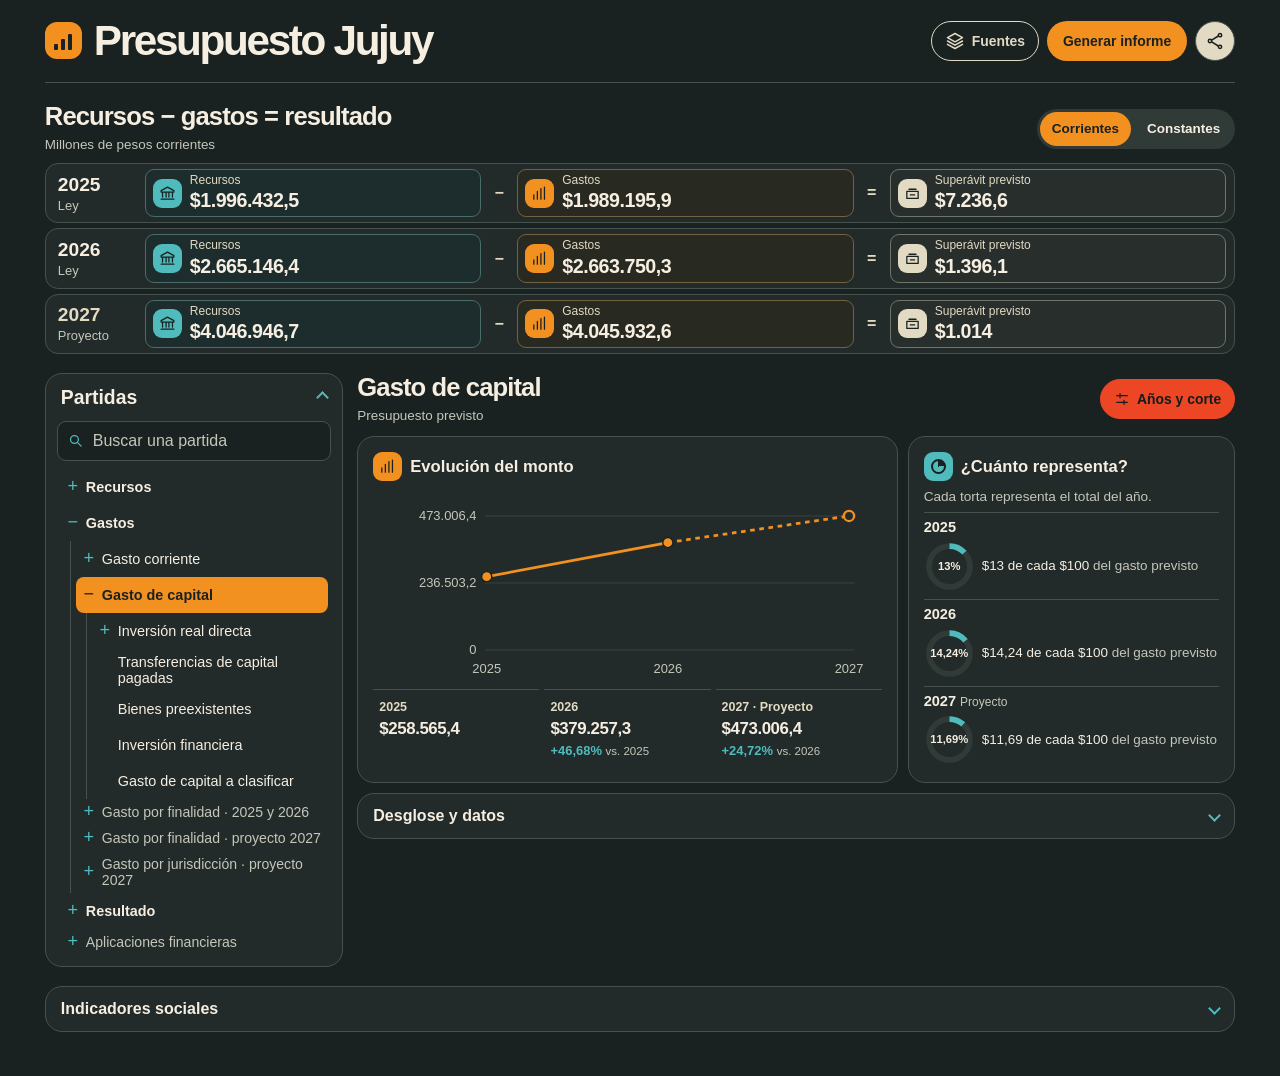
==== commit d990fbbb: "Agregar informes presupuestarios imprimibles al tablero" ====
--- a/docs/index.html
+++ b/docs/index.html
@@ -242,6 +242,70 @@
   .account-term { padding-inline: 3px; }
   .account-value b { letter-spacing: -.045em; }
 }
+
+#generate-report { white-space: nowrap; }
+#report-dialog { width: min(96vw, 850px); max-height: 92dvh; }
+.report-controls { display: flex; flex-wrap: wrap; align-items: center; justify-content: space-between; gap: 8px; padding: 10px 16px; }
+#report-preview { padding: 0 16px 16px; }
+#report-print { display: none; }
+.report-page {
+  color-scheme: light;
+  color: #202525;
+  background: #fff;
+  font-family: Arial, sans-serif;
+  font-size: .85rem;
+  line-height: 1.38;
+  padding: 24px clamp(13px, 4vw, 35px);
+  overflow-wrap: anywhere;
+}
+.report-page + .report-page { margin-top: 12px; }
+.report-heading { margin-bottom: 15px; }
+.report-heading h2 {
+  color: #172a34;
+  font: bold 1.8em/1.1 Georgia, serif;
+  border-bottom: 1px solid #263942;
+  margin: 4px 0 6px;
+  padding-bottom: 5px;
+  letter-spacing: 0;
+}
+.report-heading p, .report-scope { color: #465455; }
+.report-institution { font-size: .85em; font-weight: 750; }
+.report-section { margin-bottom: 11px; }
+.report-section h3 { color: #263942; font: bold 1.12em/1.2 Georgia, serif; margin-bottom: 4px; }
+.report-section p { margin-top: 4px; }
+.report-section .report-scope { margin: 0 0 4px; font-size: .86em; }
+.report-section table { font-size: .95em; font-variant-numeric: tabular-nums; line-height: 1.24; }
+.report-section :is(th,td) { border-color: #dee3e4; padding: 4px 5px; }
+.report-section th { font-size: 1em; color: #263942; }
+.report-section thead { background: #eef1f1; }
+.report-section tbody th { font-weight: 500; }
+.report-section :is(th,td):not(:first-child) { text-align: right; }
+.report-footer { border-top: 1px solid #a6afb0; padding-top: 5px; font-size: .82em; color: #465455; }
+.report-footer p + p { margin-top: 4px; }
+.report-page-number { text-align: right; margin-top: 12px; font-size: .85em; color: #465455; }
+
+@media (max-width: 620px) {
+  #generate-report { min-height: 36px; padding: 5px 8px; font-size: .8rem; }
+  .top { flex-wrap: wrap; gap: 8px; padding-block: 9px; }
+  #report-preview { padding: 0 9px 9px; }
+  .report-controls { padding-inline: 9px; }
+  .report-page { font-size: .78rem; }
+  .report-section :is(th,td) { padding-inline: 3px; }
+}
+
+@page budget-report { size: A4; margin: 12mm; }
+@media print {
+  body[data-print-report] { background: #fff; color: #202525; }
+  body[data-print-report] > :not(#report-print) { display: none !important; }
+  body[data-print-report] #report-print { display: block; page: budget-report; }
+  #report-print .report-page { font-size: 10.5pt; padding: 0; }
+  #report-print .report-short { font-size: 9.25pt; }
+  #report-print .report-page + .report-page { break-before: page; margin: 0; }
+  #report-print .report-section, #report-print .report-footer { break-inside: avoid; }
+  #report-print .report-section :is(th,td) { padding: 3pt 4pt; }
+  #report-print .report-short .report-section :is(th,td) { padding: 2pt 4pt; }
+  #report-print .report-page { print-color-adjust: exact; }
+}
 </style>
 </head>
 <body>
@@ -250,6 +314,7 @@
 <header class="top">
  <div class="brand"><span aria-hidden="true" class="brand-mark"><i></i><i></i><i></i></span><h1>Presupuesto Jujuy</h1></div>
  <div class="top-actions"><button class="secondary" type="button" data-sources aria-haspopup="dialog"><span id="source-icon" aria-hidden="true"></span>Fuentes</button>
+ <button class="primary" type="button" id="generate-report" aria-haspopup="dialog">Generar informe</button>
  <button class="round share" type="button" id="share" aria-label="Compartir esta vista"></button></div>
 </header>
 <main id="contenido" tabindex="-1"></main>
@@ -257,6 +322,8 @@
 <p class="toast" role="status" id="toast"></p>
 <dialog id="filters" aria-labelledby="filter-title"></dialog>
 <dialog id="sources" aria-labelledby="sources-title"></dialog>
+<dialog id="report-dialog" aria-labelledby="report-dialog-title"></dialog>
+<div id="report-print"></div>
 <script id="data" type="application/json">{"annual":[{"escenario":"central","ejercicio":2025,"concepto":"Gasto total","clasificacion":"agregado","estado_presupuesto":"ley","estado_deflactor":"observado","pesos_corrientes":1989195943158,"pesos_constantes_2025":1989195943158,"variacion_nominal_pct":null,"variacion_real_pct":null,"participacion_gasto_pct":100,"referencia":"Art. 1","fuente":"https://boletinoficial.jujuy.gob.ar/?p=303334"},{"escenario":"central","ejercicio":2026,"concepto":"Gasto total","clasificacion":"agregado","estado_presupuesto":"ley","estado_deflactor":"parcialmente proyectado","pesos_corrientes":2663750291667,"pesos_constantes_2025":2004658937017.9265,"variacion_nominal_pct":33.9109050986,"variacion_real_pct":0.7773489541,"participacion_gasto_pct":100,"referencia":"Art. 1","fuente":"https://boletinoficial.jujuy.gob.ar/?p=324229"},{"escenario":"central","ejercicio":2027,"concepto":"Gasto total","clasificacion":"agregado","estado_presupuesto":"proyecto","estado_deflactor":"proyectado","pesos_corrientes":4045932631010,"pesos_constantes_2025":2465162564546.4785,"variacion_nominal_pct":51.8885851901,"variacion_real_pct":22.9716695955,"participacion_gasto_pct":100,"referencia":"Art. 1","fuente":"https://drive.google.com/file/d/10MFsmYh9fgqPaH7d3uqZg7cTbm71SsDd/view"},{"escenario":"central","ejercicio":2025,"concepto":"Gasto corriente","clasificacion":"agregado","estado_presupuesto":"ley","estado_deflactor":"observado","pesos_corrientes":1730630570354,"pesos_constantes_2025":1730630570354,"variacion_nominal_pct":null,"variacion_real_pct":null,"participacion_gasto_pct":87.0015131645,"referencia":"Art. 1","fuente":"https://boletinoficial.jujuy.gob.ar/?p=303334"},{"escenario":"central","ejercicio":2026,"concepto":"Gasto corriente","clasificacion":"agregado","estado_presupuesto":"ley","estado_deflactor":"parcialmente proyectado","pesos_corrientes":2284492943232,"pesos_constantes_2025":1719241180200.281,"variacion_nominal_pct":32.0035010571,"variacion_real_pct":-0.6581063775,"participacion_gasto_pct":85.762278483,"referencia":"Art. 1","fuente":"https://boletinoficial.jujuy.gob.ar/?p=324229"},{"escenario":"central","ejercicio":2027,"concepto":"Gasto corriente","clasificacion":"agregado","estado_presupuesto":"proyecto","estado_deflactor":"proyectado","pesos_corrientes":3572926196229,"pesos_constantes_2025":2176962571577.0867,"variacion_nominal_pct":56.3990909586,"variacion_real_pct":26.6234543849,"participacion_gasto_pct":88.3090877205,"referencia":"Art. 1","fuente":"https://drive.google.com/file/d/10MFsmYh9fgqPaH7d3uqZg7cTbm71SsDd/view"},{"escenario":"central","ejercicio":2025,"concepto":"Gasto de capital","clasificacion":"agregado","estado_presupuesto":"ley","estado_deflactor":"observado","pesos_corrientes":258565372804,"pesos_constantes_2025":258565372804,"variacion_nominal_pct":null,"variacion_real_pct":null,"participacion_gasto_pct":12.9984868355,"referencia":"Art. 1","fuente":"https://boletinoficial.jujuy.gob.ar/?p=303334"},{"escenario":"central","ejercicio":2026,"concepto":"Gasto de capital","clasificacion":"agregado","estado_presupuesto":"ley","estado_deflactor":"parcialmente proyectado","pesos_corrientes":379257348435,"pesos_constantes_2025":285417756817.6456,"variacion_nominal_pct":46.6775478565,"variacion_real_pct":10.3851431158,"participacion_gasto_pct":14.237721517,"referencia":"Art. 1","fuente":"https://boletinoficial.jujuy.gob.ar/?p=324229"},{"escenario":"central","ejercicio":2027,"concepto":"Gasto de capital","clasificacion":"agregado","estado_presupuesto":"proyecto","estado_deflactor":"proyectado","pesos_corrientes":473006434781,"pesos_constantes_2025":288199992969.3923,"variacion_nominal_pct":24.7191219189,"variacion_real_pct":0.9747943445,"participacion_gasto_pct":11.6909122795,"referencia":"Art. 1","fuente":"https://drive.google.com/file/d/10MFsmYh9fgqPaH7d3uqZg7cTbm71SsDd/view"},{"escenario":"central","ejercicio":2025,"concepto":"Recursos totales","clasificacion":"agregado","estado_presupuesto":"ley","estado_deflactor":"observado","pesos_corrientes":1996432526128,"pesos_constantes_2025":1996432526128,"variacion_nominal_pct":null,"variacion_real_pct":null,"participacion_gasto_pct":null,"referencia":"Art. 2","fuente":"https://boletinoficial.jujuy.gob.ar/?p=303334"},{"escenario":"central","ejercicio":2026,"concepto":"Recursos totales","clasificacion":"agregado","estado_presupuesto":"ley","estado_deflactor":"parcialmente proyectado","pesos_corrientes":2665146404346,"pesos_constantes_2025":2005709609735.935,"variacion_nominal_pct":33.4954409661,"variacion_real_pct":0.4646830527,"participacion_gasto_pct":null,"referencia":"Art. 2","fuente":"https://boletinoficial.jujuy.gob.ar/?p=324229"},{"escenario":"central","ejercicio":2027,"concepto":"Recursos totales","clasificacion":"agregado","estado_presupuesto":"proyecto","estado_deflactor":"proyectado","pesos_corrientes":4046946673988,"pesos_constantes_2025":2465780414870.789,"variacion_nominal_pct":51.8470680406,"variacion_real_pct":22.9380565812,"participacion_gasto_pct":null,"referencia":"Art. 2","fuente":"https://drive.google.com/file/d/10MFsmYh9fgqPaH7d3uqZg7cTbm71SsDd/view"},{"escenario":"central","ejercicio":2025,"concepto":"Recursos corrientes","clasificacion":"agregado","estado_presupuesto":"ley","estado_deflactor":"observado","pesos_corrientes":1988598005546,"pesos_constantes_2025":1988598005546,"variacion_nominal_pct":null,"variacion_real_pct":null,"participacion_gasto_pct":null,"referencia":"Art. 2","fuente":"https://boletinoficial.jujuy.gob.ar/?p=303334"},{"escenario":"central","ejercicio":2026,"concepto":"Recursos corrientes","clasificacion":"agregado","estado_presupuesto":"ley","estado_deflactor":"parcialmente proyectado","pesos_corrientes":2656799575087,"pesos_constantes_2025":1999428035249.707,"variacion_nominal_pct":33.6016413412,"variacion_real_pct":0.5446062841,"participacion_gasto_pct":null,"referencia":"Art. 2","fuente":"https://boletinoficial.jujuy.gob.ar/?p=324229"},{"escenario":"central","ejercicio":2027,"concepto":"Recursos corrientes","clasificacion":"agregado","estado_presupuesto":"proyecto","estado_deflactor":"proyectado","pesos_corrientes":3950287862104,"pesos_constantes_2025":2406886778638.7656,"variacion_nominal_pct":48.6859565601,"variacion_real_pct":20.3787651371,"participacion_gasto_pct":null,"referencia":"Art. 2","fuente":"https://drive.google.com/file/d/10MFsmYh9fgqPaH7d3uqZg7cTbm71SsDd/view"},{"escenario":"central","ejercicio":2025,"concepto":"Recursos de capital","clasificacion":"agregado","estado_presupuesto":"ley","estado_deflactor":"observado","pesos_corrientes":7834520582,"pesos_constantes_2025":7834520582,"variacion_nominal_pct":null,"variacion_real_pct":null,"participacion_gasto_pct":null,"referencia":"Art. 2","fuente":"https://boletinoficial.jujuy.gob.ar/?p=303334"},{"escenario":"central","ejercicio":2026,"concepto":"Recursos de capital","clasificacion":"agregado","estado_presupuesto":"ley","estado_deflactor":"parcialmente proyectado","pesos_corrientes":8346829259,"pesos_constantes_2025":6281574486.227717,"variacion_nominal_pct":6.5391196773,"variacion_real_pct":-19.8218395053,"participacion_gasto_pct":null,"referencia":"Art. 2","fuente":"https://boletinoficial.jujuy.gob.ar/?p=324229"},{"escenario":"central","ejercicio":2027,"concepto":"Recursos de capital","clasificacion":"agregado","estado_presupuesto":"proyecto","estado_deflactor":"proyectado","pesos_corrientes":96658811884,"pesos_constantes_2025":58893636232.0236,"variacion_nominal_pct":1058.0302997066,"variacion_real_pct":837.5616950996,"participacion_gasto_pct":null,"referencia":"Art. 2","fuente":"https://drive.google.com/file/d/10MFsmYh9fgqPaH7d3uqZg7cTbm71SsDd/view"},{"escenario":"central","ejercicio":2025,"concepto":"Resultado financiero previsto","clasificacion":"agregado","estado_presupuesto":"ley","estado_deflactor":"observado","pesos_corrientes":7236582970,"pesos_constantes_2025":7236582970,"variacion_nominal_pct":null,"variacion_real_pct":null,"participacion_gasto_pct":null,"referencia":"Art. 4","fuente":"https://boletinoficial.jujuy.gob.ar/?p=303334"},{"escenario":"central","ejercicio":2026,"concepto":"Resultado financiero previsto","clasificacion":"agregado","estado_presupuesto":"ley","estado_deflactor":"parcialmente proyectado","pesos_corrientes":1396112679,"pesos_constantes_2025":1050672718.0083829,"variacion_nominal_pct":-80.7075703438,"variacion_real_pct":-85.4810934613,"participacion_gasto_pct":null,"referencia":"Art. 4","fuente":"https://boletinoficial.jujuy.gob.ar/?p=324229"},{"escenario":"central","ejercicio":2027,"concepto":"Resultado financiero previsto","clasificacion":"agregado","estado_presupuesto":"proyecto","estado_deflactor":"proyectado","pesos_corrientes":1014042978,"pesos_constantes_2025":617850324.3102196,"variacion_nominal_pct":-27.3666808379,"variacion_real_pct":-41.1947875185,"participacion_gasto_pct":null,"referencia":"Art. 4","fuente":"https://drive.google.com/file/d/10MFsmYh9fgqPaH7d3uqZg7cTbm71SsDd/view"},{"escenario":"central","ejercicio":2025,"concepto":"Amortización de deuda","clasificacion":"agregado","estado_presupuesto":"ley","estado_deflactor":"observado","pesos_corrientes":111072142537,"pesos_constantes_2025":111072142537,"variacion_nominal_pct":null,"variacion_real_pct":null,"participacion_gasto_pct":null,"referencia":"Art. 5","fuente":"https://boletinoficial.jujuy.gob.ar/?p=303334"},{"escenario":"central","ejercicio":2026,"concepto":"Amortización de deuda","clasificacion":"agregado","estado_presupuesto":"ley","estado_deflactor":"parcialmente proyectado","pesos_corrientes":195696758319,"pesos_constantes_2025":147275537326.7786,"variacion_nominal_pct":76.1888749502,"variacion_real_pct":32.5944867569,"participacion_gasto_pct":null,"referencia":"Art. 5","fuente":"https://boletinoficial.jujuy.gob.ar/?p=324229"},{"escenario":"central","ejercicio":2027,"concepto":"Amortización de deuda","clasificacion":"agregado","estado_presupuesto":"proyecto","estado_deflactor":"proyectado","pesos_corrientes":249371979168,"pesos_constantes_2025":151940856103.27072,"variacion_nominal_pct":27.427751645,"variacion_real_pct":3.1677486032,"participacion_gasto_pct":null,"referencia":"Art. 5","fuente":"https://drive.google.com/file/d/10MFsmYh9fgqPaH7d3uqZg7cTbm71SsDd/view"},{"escenario":"central","ejercicio":2025,"concepto":"Administración General","clasificacion":"finalidad","estado_presupuesto":"ley","estado_deflactor":"observado","pesos_corrientes":725375300750,"pesos_constantes_2025":725375300750,"variacion_nominal_pct":null,"variacion_real_pct":null,"participacion_gasto_pct":36.4657540774,"referencia":"Art. 1, cuadro por finalidad","fuente":"https://boletinoficial.jujuy.gob.ar/?p=303334"},{"escenario":"central","ejercicio":2026,"concepto":"Administración General","clasificacion":"finalidad","estado_presupuesto":"ley","estado_deflactor":"parcialmente proyectado","pesos_corrientes":983911388019,"pesos_constantes_2025":740462333649.0187,"variacion_nominal_pct":35.641699821,"variacion_real_pct":2.0798933853,"participacion_gasto_pct":36.9370729342,"referencia":"Art. 1, cuadro por finalidad","fuente":"https://boletinoficial.jujuy.gob.ar/?p=324229"},{"escenario":"central","ejercicio":2025,"concepto":"Seguridad","clasificacion":"finalidad","estado_presupuesto":"ley","estado_deflactor":"observado","pesos_corrientes":216408070399,"pesos_constantes_2025":216408070399,"variacion_nominal_pct":null,"variacion_real_pct":null,"participacion_gasto_pct":10.8791731224,"referencia":"Art. 1, cuadro por finalidad","fuente":"https://boletinoficial.jujuy.gob.ar/?p=303334"},{"escenario":"central","ejercicio":2026,"concepto":"Seguridad","clasificacion":"finalidad","estado_presupuesto":"ley","estado_deflactor":"parcialmente proyectado","pesos_corrientes":271223435694,"pesos_constantes_2025":204114659693.7301,"variacion_nominal_pct":25.3296308192,"variacion_real_pct":-5.6806618545,"participacion_gasto_pct":10.182014303,"referencia":"Art. 1, cuadro por finalidad","fuente":"https://boletinoficial.jujuy.gob.ar/?p=324229"},{"escenario":"central","ejercicio":2025,"concepto":"Salud","clasificacion":"finalidad","estado_presupuesto":"ley","estado_deflactor":"observado","pesos_corrientes":266164208076,"pesos_constantes_2025":266164208076,"variacion_nominal_pct":null,"variacion_real_pct":null,"participacion_gasto_pct":13.380492203,"referencia":"Art. 1, cuadro por finalidad","fuente":"https://boletinoficial.jujuy.gob.ar/?p=303334"},{"escenario":"central","ejercicio":2026,"concepto":"Salud","clasificacion":"finalidad","estado_presupuesto":"ley","estado_deflactor":"parcialmente proyectado","pesos_corrientes":370108870693,"pesos_constantes_2025":278532885618.2012,"variacion_nominal_pct":39.0528325985,"variacion_real_pct":4.6470100663,"participacion_gasto_pct":13.8942779979,"referencia":"Art. 1, cuadro por finalidad","fuente":"https://boletinoficial.jujuy.gob.ar/?p=324229"},{"escenario":"central","ejercicio":2025,"concepto":"Bienestar Social","clasificacion":"finalidad","estado_presupuesto":"ley","estado_deflactor":"observado","pesos_corrientes":95616608955,"pesos_constantes_2025":95616608955,"variacion_nominal_pct":null,"variacion_real_pct":null,"participacion_gasto_pct":4.8067969012,"referencia":"Art. 1, cuadro por finalidad","fuente":"https://boletinoficial.jujuy.gob.ar/?p=303334"},{"escenario":"central","ejercicio":2026,"concepto":"Bienestar Social","clasificacion":"finalidad","estado_presupuesto":"ley","estado_deflactor":"parcialmente proyectado","pesos_corrientes":151504745340,"pesos_constantes_2025":114017947814.61597,"variacion_nominal_pct":58.4502389238,"variacion_real_pct":19.2449189118,"participacion_gasto_pct":5.6876481934,"referencia":"Art. 1, cuadro por finalidad","fuente":"https://boletinoficial.jujuy.gob.ar/?p=324229"},{"escenario":"central","ejercicio":2025,"concepto":"Cultura y Educación","clasificacion":"finalidad","estado_presupuesto":"ley","estado_deflactor":"observado","pesos_corrientes":474231956232,"pesos_constantes_2025":474231956232,"variacion_nominal_pct":null,"variacion_real_pct":null,"participacion_gasto_pct":23.8403842449,"referencia":"Art. 1, cuadro por finalidad","fuente":"https://boletinoficial.jujuy.gob.ar/?p=303334"},{"escenario":"central","ejercicio":2026,"concepto":"Cultura y Educación","clasificacion":"finalidad","estado_presupuesto":"ley","estado_deflactor":"parcialmente proyectado","pesos_corrientes":621952852025,"pesos_constantes_2025":468063146577.9936,"variacion_nominal_pct":31.1495026541,"variacion_real_pct":-1.3008000775,"participacion_gasto_pct":23.3487671112,"referencia":"Art. 1, cuadro por finalidad","fuente":"https://boletinoficial.jujuy.gob.ar/?p=324229"},{"escenario":"central","ejercicio":2025,"concepto":"Ciencia y Técnica","clasificacion":"finalidad","estado_presupuesto":"ley","estado_deflactor":"observado","pesos_corrientes":182743156,"pesos_constantes_2025":182743156,"variacion_nominal_pct":null,"variacion_real_pct":null,"participacion_gasto_pct":0.0091867851,"referencia":"Art. 1, cuadro por finalidad","fuente":"https://boletinoficial.jujuy.gob.ar/?p=303334"},{"escenario":"central","ejercicio":2026,"concepto":"Ciencia y Técnica","clasificacion":"finalidad","estado_presupuesto":"ley","estado_deflactor":"parcialmente proyectado","pesos_corrientes":352671734,"pesos_constantes_2025":265410217.16951934,"variacion_nominal_pct":92.9876564023,"variacion_real_pct":45.2367481108,"participacion_gasto_pct":0.0132396695,"referencia":"Art. 1, cuadro por finalidad","fuente":"https://boletinoficial.jujuy.gob.ar/?p=324229"},{"escenario":"central","ejercicio":2025,"concepto":"Desarrollo de la Economía","clasificacion":"finalidad","estado_presupuesto":"ley","estado_deflactor":"observado","pesos_corrientes":130789474965,"pesos_constantes_2025":130789474964.99998,"variacion_nominal_pct":null,"variacion_real_pct":null,"participacion_gasto_pct":6.5749920421,"referencia":"Art. 1, cuadro por finalidad","fuente":"https://boletinoficial.jujuy.gob.ar/?p=303334"},{"escenario":"central","ejercicio":2026,"concepto":"Desarrollo de la Economía","clasificacion":"finalidad","estado_presupuesto":"ley","estado_deflactor":"parcialmente proyectado","pesos_corrientes":199293000629,"pesos_constantes_2025":149981961915.0653,"variacion_nominal_pct":52.3769406386,"variacion_real_pct":14.6743359549,"participacion_gasto_pct":7.4816697816,"referencia":"Art. 1, cuadro por finalidad","fuente":"https://boletinoficial.jujuy.gob.ar/?p=324229"},{"escenario":"central","ejercicio":2025,"concepto":"Deuda Pública","clasificacion":"finalidad","estado_presupuesto":"ley","estado_deflactor":"observado","pesos_corrientes":35436962239,"pesos_constantes_2025":35436962239,"variacion_nominal_pct":null,"variacion_real_pct":null,"participacion_gasto_pct":1.7814716726,"referencia":"Art. 1, cuadro por finalidad","fuente":"https://boletinoficial.jujuy.gob.ar/?p=303334"},{"escenario":"central","ejercicio":2026,"concepto":"Deuda Pública","clasificacion":"finalidad","estado_presupuesto":"ley","estado_deflactor":"parcialmente proyectado","pesos_corrientes":44655724608,"pesos_constantes_2025":33606565038.953556,"variacion_nominal_pct":26.0145390195,"variacion_real_pct":-5.1652203925,"participacion_gasto_pct":1.6764230772,"referencia":"Art. 1, cuadro por finalidad","fuente":"https://boletinoficial.jujuy.gob.ar/?p=324229"},{"escenario":"central","ejercicio":2025,"concepto":"Gastos a Clasificar","clasificacion":"finalidad","estado_presupuesto":"ley","estado_deflactor":"observado","pesos_corrientes":44990618386,"pesos_constantes_2025":44990618386,"variacion_nominal_pct":null,"variacion_real_pct":null,"participacion_gasto_pct":2.2617489514,"referencia":"Art. 1, cuadro por finalidad","fuente":"https://boletinoficial.jujuy.gob.ar/?p=303334"},{"escenario":"central","ejercicio":2026,"concepto":"Gastos a Clasificar","clasificacion":"finalidad","estado_presupuesto":"ley","estado_deflactor":"parcialmente proyectado","pesos_corrientes":20747602925,"pesos_constantes_2025":15614026493.17851,"variacion_nominal_pct":-53.8846015696,"variacion_real_pct":-65.2949280243,"participacion_gasto_pct":0.7788869321,"referencia":"Art. 1, cuadro por finalidad","fuente":"https://boletinoficial.jujuy.gob.ar/?p=324229"},{"ejercicio":2025,"concepto":"Trabajos Públicos","pesos_corrientes":201377288231,"pesos_constantes_2025":201377288231,"participacion_gasto_pct":10.123552127866208,"estado_presupuesto":"ley","referencia":"Planilla 13 · Trabajos Públicos","fuente":"https://drive.google.com/file/d/10CBkppd3jpzWPnbNRqzEkBWz2HPyW_co/view"},{"ejercicio":2026,"concepto":"Trabajos Públicos","pesos_corrientes":304562077134,"pesos_constantes_2025":229204325849.7428,"participacion_gasto_pct":11.433582122421925,"estado_presupuesto":"ley","referencia":"Planilla 08 · Trabajos Públicos","fuente":"https://drive.google.com/file/d/1nbBKUOxAxC37VuGDq675NwPA0toEg2ZY/view"}],"deflators":[{"escenario":"central","ejercicio":2025,"meses_observados":12,"meses_proyectados":0,"ipc_promedio_base_2025":100,"factor_a_pesos_2025":1,"inflacion_promedio_interanual_pct":null},{"escenario":"central","ejercicio":2026,"meses_observados":10,"meses_proyectados":2,"ipc_promedio_base_2025":132.8779795145,"factor_a_pesos_2025":0.7525701427,"inflacion_promedio_interanual_pct":32.8779795145},{"escenario":"central","ejercicio":2027,"meses_observados":0,"meses_proyectados":12,"ipc_promedio_base_2025":164.1243741568,"factor_a_pesos_2025":0.6092940218,"inflacion_promedio_interanual_pct":23.5151036736}],"execution":[{"codigo":"total","concepto":"Gasto total","cobertura":"Consolidado Administración Pública No Financiera provincial","periodo_base":"2025-S1","periodo_comparado":"2026-S1","devengado_2025":895172856382.07,"devengado_2026":1209548459014.53,"devengado_2025_en_pesos_base_2025":952348586775.16,"devengado_2026_en_pesos_base_2025":969253655992.82,"variacion_nominal_pct":35.118983,"variacion_real_pct":1.775093,"fuente_2025":"https://hacienda.jujuy.gob.ar/wp-content/uploads/2025/11/pla_1_1_DEV_2tri25.pdf","fuente_2026":"https://hacienda.jujuy.gob.ar/wp-content/uploads/2026/02/Trim-II-Planilla-I.1.Devengado.pdf"},{"codigo":"corriente","concepto":"Gasto corriente","cobertura":"Consolidado Administración Pública No Financiera provincial","periodo_base":"2025-S1","periodo_comparado":"2026-S1","devengado_2025":830967124632.62,"devengado_2026":1143270147541.06,"devengado_2025_en_pesos_base_2025":884041960341.49,"devengado_2026_en_pesos_base_2025":916142517509.76,"variacion_nominal_pct":37.583078,"variacion_real_pct":3.631112,"fuente_2025":"https://hacienda.jujuy.gob.ar/wp-content/uploads/2025/11/pla_1_1_DEV_2tri25.pdf","fuente_2026":"https://hacienda.jujuy.gob.ar/wp-content/uploads/2026/02/Trim-II-Planilla-I.1.Devengado.pdf"},{"codigo":"capital","concepto":"Gasto de capital","cobertura":"Consolidado Administración Pública No Financiera provincial","periodo_base":"2025-S1","periodo_comparado":"2026-S1","devengado_2025":64205731749.45,"devengado_2026":66278311473.47,"devengado_2025_en_pesos_base_2025":68306626433.67,"devengado_2026_en_pesos_base_2025":53111138483.06,"variacion_nominal_pct":3.228029,"variacion_real_pct":-22.245994,"fuente_2025":"https://hacienda.jujuy.gob.ar/wp-content/uploads/2025/11/pla_1_1_DEV_2tri25.pdf","fuente_2026":"https://hacienda.jujuy.gob.ar/wp-content/uploads/2026/02/Trim-II-Planilla-I.1.Devengado.pdf"},{"codigo":"I","concepto":"ADMINISTRACION GUBERNAMENTAL","cobertura":"Consolidado Administración Pública No Financiera provincial","periodo_base":"2025-S1","periodo_comparado":"2026-S1","devengado_2025":338217465636.68,"devengado_2026":465865852554.79,"devengado_2025_en_pesos_base_2025":359819808124.63,"devengado_2026_en_pesos_base_2025":373314667490.74,"variacion_nominal_pct":37.741512,"variacion_real_pct":3.750449,"fuente_2025":"https://hacienda.jujuy.gob.ar/wp-content/uploads/2025/11/pla_1_3_Fin_Fun_Dev_2tri25.pdf","fuente_2026":"https://hacienda.jujuy.gob.ar/wp-content/uploads/2026/02/Trim-II-1.3-Fin-Fun-Deveng.pdf"},{"codigo":"1.1","concepto":"Legislativa","cobertura":"Consolidado Administración Pública No Financiera provincial","periodo_base":"2025-S1","periodo_comparado":"2026-S1","devengado_2025":10388387363.7,"devengado_2026":14230893106.78,"devengado_2025_en_pesos_base_2025":11051905734.36,"devengado_2026_en_pesos_base_2025":11403714393.57,"variacion_nominal_pct":36.988472,"variacion_real_pct":3.18324,"fuente_2025":"https://hacienda.jujuy.gob.ar/wp-content/uploads/2025/11/pla_1_3_Fin_Fun_Dev_2tri25.pdf","fuente_2026":"https://hacienda.jujuy.gob.ar/wp-content/uploads/2026/02/Trim-II-1.3-Fin-Fun-Deveng.pdf"},{"codigo":"1.2","concepto":"Judicial","cobertura":"Consolidado Administración Pública No Financiera provincial","periodo_base":"2025-S1","periodo_comparado":"2026-S1","devengado_2025":55275156309.1,"devengado_2026":76869044034.83,"devengado_2025_en_pesos_base_2025":58805644763.96,"devengado_2026_en_pesos_base_2025":61597864399.86,"variacion_nominal_pct":39.066172,"variacion_real_pct":4.748217,"fuente_2025":"https://hacienda.jujuy.gob.ar/wp-content/uploads/2025/11/pla_1_3_Fin_Fun_Dev_2tri25.pdf","fuente_2026":"https://hacienda.jujuy.gob.ar/wp-content/uploads/2026/02/Trim-II-1.3-Fin-Fun-Deveng.pdf"},{"codigo":"1.3","concepto":"Dirección Superior Ejecutiva","cobertura":"Consolidado Administración Pública No Financiera provincial","periodo_base":"2025-S1","periodo_comparado":"2026-S1","devengado_2025":129610806258.59,"devengado_2026":173844341130.1,"devengado_2025_en_pesos_base_2025":137889199042.55,"devengado_2026_en_pesos_base_2025":139307575449.52,"variacion_nominal_pct":34.127968,"variacion_real_pct":1.028635,"fuente_2025":"https://hacienda.jujuy.gob.ar/wp-content/uploads/2025/11/pla_1_3_Fin_Fun_Dev_2tri25.pdf","fuente_2026":"https://hacienda.jujuy.gob.ar/wp-content/uploads/2026/02/Trim-II-1.3-Fin-Fun-Deveng.pdf"},{"codigo":"1.4","concepto":"Relaciones Interiores","cobertura":"Consolidado Administración Pública No Financiera provincial","periodo_base":"2025-S1","periodo_comparado":"2026-S1","devengado_2025":129976985585.75,"devengado_2026":184242722608.64,"devengado_2025_en_pesos_base_2025":138278766668.78,"devengado_2026_en_pesos_base_2025":147640163688.84,"variacion_nominal_pct":41.750266,"variacion_real_pct":6.769945,"fuente_2025":"https://hacienda.jujuy.gob.ar/wp-content/uploads/2025/11/pla_1_3_Fin_Fun_Dev_2tri25.pdf","fuente_2026":"https://hacienda.jujuy.gob.ar/wp-content/uploads/2026/02/Trim-II-1.3-Fin-Fun-Deveng.pdf"},{"codigo":"1.5","concepto":"Administración Fiscal","cobertura":"Consolidado Administración Pública No Financiera provincial","periodo_base":"2025-S1","periodo_comparado":"2026-S1","devengado_2025":7255669755.24,"devengado_2026":9418444633.8,"devengado_2025_en_pesos_base_2025":7719097812.5,"devengado_2026_en_pesos_base_2025":7547330433.14,"variacion_nominal_pct":29.808067,"variacion_real_pct":-2.225226,"fuente_2025":"https://hacienda.jujuy.gob.ar/wp-content/uploads/2025/11/pla_1_3_Fin_Fun_Dev_2tri25.pdf","fuente_2026":"https://hacienda.jujuy.gob.ar/wp-content/uploads/2026/02/Trim-II-1.3-Fin-Fun-Deveng.pdf"},{"codigo":"1.6","concepto":"Control de la Gestión Pública","cobertura":"Consolidado Administración Pública No Financiera provincial","periodo_base":"2025-S1","periodo_comparado":"2026-S1","devengado_2025":5359563315.14,"devengado_2026":6633541539.31,"devengado_2025_en_pesos_base_2025":5701884851.08,"devengado_2026_en_pesos_base_2025":5315689785.92,"variacion_nominal_pct":23.770187,"variacion_real_pct":-6.773112,"fuente_2025":"https://hacienda.jujuy.gob.ar/wp-content/uploads/2025/11/pla_1_3_Fin_Fun_Dev_2tri25.pdf","fuente_2026":"https://hacienda.jujuy.gob.ar/wp-content/uploads/2026/02/Trim-II-1.3-Fin-Fun-Deveng.pdf"},{"codigo":"1.7","concepto":"Información y Estadísticas Básicas","cobertura":"Consolidado Administración Pública No Financiera provincial","periodo_base":"2025-S1","periodo_comparado":"2026-S1","devengado_2025":350897049.16,"devengado_2026":626865501.33,"devengado_2025_en_pesos_base_2025":373309251.38,"devengado_2026_en_pesos_base_2025":502329339.89,"variacion_nominal_pct":78.646558,"variacion_real_pct":34.561182,"fuente_2025":"https://hacienda.jujuy.gob.ar/wp-content/uploads/2025/11/pla_1_3_Fin_Fun_Dev_2tri25.pdf","fuente_2026":"https://hacienda.jujuy.gob.ar/wp-content/uploads/2026/02/Trim-II-1.3-Fin-Fun-Deveng.pdf"},{"codigo":"II","concepto":"SERVICIOS DE SEGURIDAD","cobertura":"Consolidado Administración Pública No Financiera provincial","periodo_base":"2025-S1","periodo_comparado":"2026-S1","devengado_2025":108138826958.64,"devengado_2026":163973716613.37,"devengado_2025_en_pesos_base_2025":115045779477.51,"devengado_2026_en_pesos_base_2025":131397897396.96,"variacion_nominal_pct":51.632602,"variacion_real_pct":14.213575,"fuente_2025":"https://hacienda.jujuy.gob.ar/wp-content/uploads/2025/11/pla_1_3_Fin_Fun_Dev_2tri25.pdf","fuente_2026":"https://hacienda.jujuy.gob.ar/wp-content/uploads/2026/02/Trim-II-1.3-Fin-Fun-Deveng.pdf"},{"codigo":"2.1","concepto":"Seguridad Interior","cobertura":"Consolidado Administración Pública No Financiera provincial","periodo_base":"2025-S1","periodo_comparado":"2026-S1","devengado_2025":91644779170.44,"devengado_2026":138253131591.14,"devengado_2025_en_pesos_base_2025":97498237693.48,"devengado_2026_en_pesos_base_2025":110787089387.35,"variacion_nominal_pct":50.857619,"variacion_real_pct":13.629838,"fuente_2025":"https://hacienda.jujuy.gob.ar/wp-content/uploads/2025/11/pla_1_3_Fin_Fun_Dev_2tri25.pdf","fuente_2026":"https://hacienda.jujuy.gob.ar/wp-content/uploads/2026/02/Trim-II-1.3-Fin-Fun-Deveng.pdf"},{"codigo":"2.2","concepto":"Sistema Penal","cobertura":"Consolidado Administración Pública No Financiera provincial","periodo_base":"2025-S1","periodo_comparado":"2026-S1","devengado_2025":16494047788.2,"devengado_2026":25720585022.23,"devengado_2025_en_pesos_base_2025":17547541784.03,"devengado_2026_en_pesos_base_2025":20610808009.61,"variacion_nominal_pct":55.938587,"variacion_real_pct":17.456954,"fuente_2025":"https://hacienda.jujuy.gob.ar/wp-content/uploads/2025/11/pla_1_3_Fin_Fun_Dev_2tri25.pdf","fuente_2026":"https://hacienda.jujuy.gob.ar/wp-content/uploads/2026/02/Trim-II-1.3-Fin-Fun-Deveng.pdf"},{"codigo":"III","concepto":"SERVICIOS SOCIALES","cobertura":"Consolidado Administración Pública No Financiera provincial","periodo_base":"2025-S1","periodo_comparado":"2026-S1","devengado_2025":398071554515.2,"devengado_2026":504902300572.85,"devengado_2025_en_pesos_base_2025":423496847201.25,"devengado_2026_en_pesos_base_2025":404595944132.85,"variacion_nominal_pct":26.837071,"variacion_real_pct":-4.463056,"fuente_2025":"https://hacienda.jujuy.gob.ar/wp-content/uploads/2025/11/pla_1_3_Fin_Fun_Dev_2tri25.pdf","fuente_2026":"https://hacienda.jujuy.gob.ar/wp-content/uploads/2026/02/Trim-II-1.3-Fin-Fun-Deveng.pdf"},{"codigo":"3.1","concepto":"Salud","cobertura":"Consolidado Administración Pública No Financiera provincial","periodo_base":"2025-S1","periodo_comparado":"2026-S1","devengado_2025":119694305958.78,"devengado_2026":149311432474.2,"devengado_2025_en_pesos_base_2025":127339320347.11,"devengado_2026_en_pesos_base_2025":119648494219.94,"variacion_nominal_pct":24.743973,"variacion_real_pct":-6.039632,"fuente_2025":"https://hacienda.jujuy.gob.ar/wp-content/uploads/2025/11/pla_1_3_Fin_Fun_Dev_2tri25.pdf","fuente_2026":"https://hacienda.jujuy.gob.ar/wp-content/uploads/2026/02/Trim-II-1.3-Fin-Fun-Deveng.pdf"},{"codigo":"3.2","concepto":"Promoción y Asistencia social","cobertura":"Consolidado Administración Pública No Financiera provincial","periodo_base":"2025-S1","periodo_comparado":"2026-S1","devengado_2025":17272424442.45,"devengado_2026":19473715577.81,"devengado_2025_en_pesos_base_2025":18375634259.54,"devengado_2026_en_pesos_base_2025":15604972152.12,"variacion_nominal_pct":12.744541,"variacion_real_pct":-15.077913,"fuente_2025":"https://hacienda.jujuy.gob.ar/wp-content/uploads/2025/11/pla_1_3_Fin_Fun_Dev_2tri25.pdf","fuente_2026":"https://hacienda.jujuy.gob.ar/wp-content/uploads/2026/02/Trim-II-1.3-Fin-Fun-Deveng.pdf"},{"codigo":"3.3","concepto":"Seguridad social","cobertura":"Consolidado Administración Pública No Financiera provincial","periodo_base":"2025-S1","periodo_comparado":"2026-S1","devengado_2025":3537683194.24,"devengado_2026":4821778889.91,"devengado_2025_en_pesos_base_2025":3763639130.11,"devengado_2026_en_pesos_base_2025":3863860751.18,"variacion_nominal_pct":36.297645,"variacion_real_pct":2.662891,"fuente_2025":"https://hacienda.jujuy.gob.ar/wp-content/uploads/2025/11/pla_1_3_Fin_Fun_Dev_2tri25.pdf","fuente_2026":"https://hacienda.jujuy.gob.ar/wp-content/uploads/2026/02/Trim-II-1.3-Fin-Fun-Deveng.pdf"},{"codigo":"3.4","concepto":"Educación y Cultura","cobertura":"Consolidado Administración Pública No Financiera provincial","periodo_base":"2025-S1","periodo_comparado":"2026-S1","devengado_2025":237305611547.74,"devengado_2026":312008279473.5,"devengado_2025_en_pesos_base_2025":252462596670.66,"devengado_2026_en_pesos_base_2025":250023191155.24,"variacion_nominal_pct":31.47952,"variacion_real_pct":-0.966244,"fuente_2025":"https://hacienda.jujuy.gob.ar/wp-content/uploads/2025/11/pla_1_3_Fin_Fun_Dev_2tri25.pdf","fuente_2026":"https://hacienda.jujuy.gob.ar/wp-content/uploads/2026/02/Trim-II-1.3-Fin-Fun-Deveng.pdf"},{"codigo":"3.5","concepto":"Ciencia y Técnica","cobertura":"Consolidado Administración Pública No Financiera provincial","periodo_base":"2025-S1","periodo_comparado":"2026-S1","devengado_2025":109140795.33,"devengado_2026":198722654.69,"devengado_2025_en_pesos_base_2025":116111744.73,"devengado_2026_en_pesos_base_2025":159243441.76,"variacion_nominal_pct":82.07917,"variacion_real_pct":37.146713,"fuente_2025":"https://hacienda.jujuy.gob.ar/wp-content/uploads/2025/11/pla_1_3_Fin_Fun_Dev_2tri25.pdf","fuente_2026":"https://hacienda.jujuy.gob.ar/wp-content/uploads/2026/02/Trim-II-1.3-Fin-Fun-Deveng.pdf"},{"codigo":"3.6","concepto":"Trabajo","cobertura":"Consolidado Administración Pública No Financiera provincial","periodo_base":"2025-S1","periodo_comparado":"2026-S1","devengado_2025":0,"devengado_2026":0,"devengado_2025_en_pesos_base_2025":0,"devengado_2026_en_pesos_base_2025":0,"variacion_nominal_pct":null,"variacion_real_pct":null,"fuente_2025":"https://hacienda.jujuy.gob.ar/wp-content/uploads/2025/11/pla_1_3_Fin_Fun_Dev_2tri25.pdf","fuente_2026":"https://hacienda.jujuy.gob.ar/wp-content/uploads/2026/02/Trim-II-1.3-Fin-Fun-Deveng.pdf"},{"codigo":"3.7","concepto":"Vivienda y Urbanismo","cobertura":"Consolidado Administración Pública No Financiera provincial","periodo_base":"2025-S1","periodo_comparado":"2026-S1","devengado_2025":20152388576.66,"devengado_2026":19088371502.74,"devengado_2025_en_pesos_base_2025":21439545049.09,"devengado_2026_en_pesos_base_2025":15296182412.61,"variacion_nominal_pct":-5.279856,"variacion_real_pct":-28.654352,"fuente_2025":"https://hacienda.jujuy.gob.ar/wp-content/uploads/2025/11/pla_1_3_Fin_Fun_Dev_2tri25.pdf","fuente_2026":"https://hacienda.jujuy.gob.ar/wp-content/uploads/2026/02/Trim-II-1.3-Fin-Fun-Deveng.pdf"},{"codigo":"3.8","concepto":"Agua Potable y Alcantarillado","cobertura":"Consolidado Administración Pública No Financiera provincial","periodo_base":"2025-S1","periodo_comparado":"2026-S1","devengado_2025":0,"devengado_2026":0,"devengado_2025_en_pesos_base_2025":0,"devengado_2026_en_pesos_base_2025":0,"variacion_nominal_pct":null,"variacion_real_pct":null,"fuente_2025":"https://hacienda.jujuy.gob.ar/wp-content/uploads/2025/11/pla_1_3_Fin_Fun_Dev_2tri25.pdf","fuente_2026":"https://hacienda.jujuy.gob.ar/wp-content/uploads/2026/02/Trim-II-1.3-Fin-Fun-Deveng.pdf"},{"codigo":"3.9","concepto":"Otros servicios urbanos","cobertura":"Consolidado Administración Pública No Financiera provincial","periodo_base":"2025-S1","periodo_comparado":"2026-S1","devengado_2025":0,"devengado_2026":0,"devengado_2025_en_pesos_base_2025":0,"devengado_2026_en_pesos_base_2025":0,"variacion_nominal_pct":null,"variacion_real_pct":null,"fuente_2025":"https://hacienda.jujuy.gob.ar/wp-content/uploads/2025/11/pla_1_3_Fin_Fun_Dev_2tri25.pdf","fuente_2026":"https://hacienda.jujuy.gob.ar/wp-content/uploads/2026/02/Trim-II-1.3-Fin-Fun-Deveng.pdf"},{"codigo":"IV","concepto":"DEUDA PUBLICA","cobertura":"Consolidado Administración Pública No Financiera provincial","periodo_base":"2025-S1","periodo_comparado":"2026-S1","devengado_2025":16973775019.34,"devengado_2026":18074655980,"devengado_2025_en_pesos_base_2025":18057909750.79,"devengado_2026_en_pesos_base_2025":14483856565.53,"variacion_nominal_pct":6.485776,"variacion_real_pct":-19.792175,"fuente_2025":"https://hacienda.jujuy.gob.ar/wp-content/uploads/2025/11/pla_1_3_Fin_Fun_Dev_2tri25.pdf","fuente_2026":"https://hacienda.jujuy.gob.ar/wp-content/uploads/2026/02/Trim-II-1.3-Fin-Fun-Deveng.pdf"},{"codigo":"4.1","concepto":"Energía, Combustible y Minería","cobertura":"Consolidado Administración Pública No Financiera provincial","periodo_base":"2025-S1","periodo_comparado":"2026-S1","devengado_2025":2462834404.49,"devengado_2026":1558820203.07,"devengado_2025_en_pesos_base_2025":2620138499.35,"devengado_2026_en_pesos_base_2025":1249137369.9,"variacion_nominal_pct":-36.706252,"variacion_real_pct":-52.325521,"fuente_2025":"https://hacienda.jujuy.gob.ar/wp-content/uploads/2025/11/pla_1_3_Fin_Fun_Dev_2tri25.pdf","fuente_2026":"https://hacienda.jujuy.gob.ar/wp-content/uploads/2026/02/Trim-II-1.3-Fin-Fun-Deveng.pdf"},{"codigo":"4.2","concepto":"Comunicaciones","cobertura":"Consolidado Administración Pública No Financiera provincial","periodo_base":"2025-S1","periodo_comparado":"2026-S1","devengado_2025":5967087847.28,"devengado_2026":4464945127.65,"devengado_2025_en_pesos_base_2025":6348212680.94,"devengado_2026_en_pesos_base_2025":3577917326.53,"variacion_nominal_pct":-25.173799,"variacion_real_pct":-43.638981,"fuente_2025":"https://hacienda.jujuy.gob.ar/wp-content/uploads/2025/11/pla_1_3_Fin_Fun_Dev_2tri25.pdf","fuente_2026":"https://hacienda.jujuy.gob.ar/wp-content/uploads/2026/02/Trim-II-1.3-Fin-Fun-Deveng.pdf"},{"codigo":"4.3","concepto":"Transporte","cobertura":"Consolidado Administración Pública No Financiera provincial","periodo_base":"2025-S1","periodo_comparado":"2026-S1","devengado_2025":12950373588.74,"devengado_2026":37376129114.47,"devengado_2025_en_pesos_base_2025":13777528996.24,"devengado_2026_en_pesos_base_2025":29950804799.15,"variacion_nominal_pct":188.610432,"variacion_real_pct":117.388799,"fuente_2025":"https://hacienda.jujuy.gob.ar/wp-content/uploads/2025/11/pla_1_3_Fin_Fun_Dev_2tri25.pdf","fuente_2026":"https://hacienda.jujuy.gob.ar/wp-content/uploads/2026/02/Trim-II-1.3-Fin-Fun-Deveng.pdf"},{"codigo":"4.4","concepto":"Ecología y Medio Ambiente","cobertura":"Consolidado Administración Pública No Financiera provincial","periodo_base":"2025-S1","periodo_comparado":"2026-S1","devengado_2025":4327118191.48,"devengado_2026":4412090952.8,"devengado_2025_en_pesos_base_2025":4603496257.83,"devengado_2026_en_pesos_base_2025":3535563420.14,"variacion_nominal_pct":1.963726,"variacion_real_pct":-23.198299,"fuente_2025":"https://hacienda.jujuy.gob.ar/wp-content/uploads/2025/11/pla_1_3_Fin_Fun_Dev_2tri25.pdf","fuente_2026":"https://hacienda.jujuy.gob.ar/wp-content/uploads/2026/02/Trim-II-1.3-Fin-Fun-Deveng.pdf"},{"codigo":"4.5","concepto":"Agricultura","cobertura":"Consolidado Administración Pública No Financiera provincial","periodo_base":"2025-S1","periodo_comparado":"2026-S1","devengado_2025":707987003.33,"devengado_2026":918569190.82,"devengado_2025_en_pesos_base_2025":753206955.81,"devengado_2026_en_pesos_base_2025":736081750.05,"variacion_nominal_pct":29.743793,"variacion_real_pct":-2.273639,"fuente_2025":"https://hacienda.jujuy.gob.ar/wp-content/uploads/2025/11/pla_1_3_Fin_Fun_Dev_2tri25.pdf","fuente_2026":"https://hacienda.jujuy.gob.ar/wp-content/uploads/2026/02/Trim-II-1.3-Fin-Fun-Deveng.pdf"},{"codigo":"4.6","concepto":"Industria","cobertura":"Consolidado Administración Pública No Financiera provincial","periodo_base":"2025-S1","periodo_comparado":"2026-S1","devengado_2025":143542936.31,"devengado_2026":183225702.37,"devengado_2025_en_pesos_base_2025":152711190.43,"devengado_2026_en_pesos_base_2025":146825189.66,"variacion_nominal_pct":27.645224,"variacion_real_pct":-3.854335,"fuente_2025":"https://hacienda.jujuy.gob.ar/wp-content/uploads/2025/11/pla_1_3_Fin_Fun_Dev_2tri25.pdf","fuente_2026":"https://hacienda.jujuy.gob.ar/wp-content/uploads/2026/02/Trim-II-1.3-Fin-Fun-Deveng.pdf"},{"codigo":"4.7","concepto":"Comercio, turismo y otros servicios","cobertura":"Consolidado Administración Pública No Financiera provincial","periodo_base":"2025-S1","periodo_comparado":"2026-S1","devengado_2025":3259979161.85,"devengado_2026":4740493421.46,"devengado_2025_en_pesos_base_2025":3468197818.52,"devengado_2026_en_pesos_base_2025":3798723850.8,"variacion_nominal_pct":45.414838,"variacion_real_pct":9.530195,"fuente_2025":"https://hacienda.jujuy.gob.ar/wp-content/uploads/2025/11/pla_1_3_Fin_Fun_Dev_2tri25.pdf","fuente_2026":"https://hacienda.jujuy.gob.ar/wp-content/uploads/2026/02/Trim-II-1.3-Fin-Fun-Deveng.pdf"},{"codigo":"4.8","concepto":"Seguros y finanzas","cobertura":"Consolidado Administración Pública No Financiera provincial","periodo_base":"2025-S1","periodo_comparado":"2026-S1","devengado_2025":3952311118.73,"devengado_2026":3077659576.08,"devengado_2025_en_pesos_base_2025":4204749821.87,"devengado_2026_en_pesos_base_2025":2466236696.67,"variacion_nominal_pct":-22.130129,"variacion_real_pct":-41.346411,"fuente_2025":"https://hacienda.jujuy.gob.ar/wp-content/uploads/2025/11/pla_1_3_Fin_Fun_Dev_2tri25.pdf","fuente_2026":"https://hacienda.jujuy.gob.ar/wp-content/uploads/2026/02/Trim-II-1.3-Fin-Fun-Deveng.pdf"},{"codigo":"5.1","concepto":"Servicios de la Deuda Pública","cobertura":"Consolidado Administración Pública No Financiera provincial","periodo_base":"2025-S1","periodo_comparado":"2026-S1","devengado_2025":16973775019.34,"devengado_2026":18074655980,"devengado_2025_en_pesos_base_2025":18057909750.79,"devengado_2026_en_pesos_base_2025":14483856565.53,"variacion_nominal_pct":6.485776,"variacion_real_pct":-19.792175,"fuente_2025":"https://hacienda.jujuy.gob.ar/wp-content/uploads/2025/11/pla_1_3_Fin_Fun_Dev_2tri25.pdf","fuente_2026":"https://hacienda.jujuy.gob.ar/wp-content/uploads/2026/02/Trim-II-1.3-Fin-Fun-Deveng.pdf"},{"codigo":"obras","concepto":"Trabajos Públicos","devengado_2025_en_pesos_base_2025":52959311981.5,"devengado_2026_en_pesos_base_2025":44970980698.96,"devengado_2025":49779817219.07,"devengado_2026":56120067299.7,"fuente_2025":"https://hacienda.jujuy.gob.ar/wp-content/uploads/2025/11/pla_1_3_Fin_Fun_Dev_2tri25.pdf","fuente_2026":"https://hacienda.jujuy.gob.ar/wp-content/uploads/2026/02/Trim-II-1.3-Fin-Fun-Deveng.pdf"}],"closing":[{"ejercicio":2025,"concepto":"total","credito_original_del_cuadro":1986512663158,"credito_vigente":2607783804233,"devengado":2325933883876,"ejecucion_pct":89.191975,"cuadro":"Cuenta de Inversión 2025, cuadro 20","fuente":"https://hacienda.jujuy.gob.ar/wp-content/uploads/2025/10/1-CUENTA-DE-INV.-2025.pdf"},{"ejercicio":2025,"concepto":"corriente","credito_original_del_cuadro":1730630570354,"credito_vigente":2214679044168,"devengado":2050884718082,"ejecucion_pct":92.604151,"cuadro":"Cuenta de Inversión 2025, cuadro 20","fuente":"https://hacienda.jujuy.gob.ar/wp-content/uploads/2025/10/1-CUENTA-DE-INV.-2025.pdf"},{"ejercicio":2025,"concepto":"capital","credito_original_del_cuadro":255882092804,"credito_vigente":393104760065,"devengado":275049165794,"ejecucion_pct":69.968414,"cuadro":"Cuenta de Inversión 2025, cuadro 20","fuente":"https://hacienda.jujuy.gob.ar/wp-content/uploads/2025/10/1-CUENTA-DE-INV.-2025.pdf"},{"ejercicio":2025,"concepto":"obras","credito_original_del_cuadro":198694008231,"credito_vigente":284304455182,"devengado":201725380273,"ejecucion_pct":70.953999,"cuadro":"Cuenta de Inversión 2025, cuadro 20","fuente":"https://hacienda.jujuy.gob.ar/wp-content/uploads/2025/10/1-CUENTA-DE-INV.-2025.pdf"}],"indicators":[{"indicador":"Asalariados privados registrados","periodo":"2025-01","cobertura":"Provincia de Jujuy","unidad":"personas","valor":61922,"fuente":"https://www.argentina.gob.ar/sites/default/files/trabajoregistrado_2608_estadisticas.xlsx","metodo":"A.5.1 original"},{"indicador":"Asalariados privados registrados","periodo":"2025-02","cobertura":"Provincia de Jujuy","unidad":"personas","valor":61303,"fuente":"https://www.argentina.gob.ar/sites/default/files/trabajoregistrado_2608_estadisticas.xlsx","metodo":"A.5.1 original"},{"indicador":"Asalariados privados registrados","periodo":"2025-03","cobertura":"Provincia de Jujuy","unidad":"personas","valor":58372,"fuente":"https://www.argentina.gob.ar/sites/default/files/trabajoregistrado_2608_estadisticas.xlsx","metodo":"A.5.1 original"},{"indicador":"Asalariados privados registrados","periodo":"2025-04","cobertura":"Provincia de Jujuy","unidad":"personas","valor":56748,"fuente":"https://www.argentina.gob.ar/sites/default/files/trabajoregistrado_2608_estadisticas.xlsx","metodo":"A.5.1 original"},{"indicador":"Asalariados privados registrados","periodo":"2025-05","cobertura":"Provincia de Jujuy","unidad":"personas","valor":56653,"fuente":"https://www.argentina.gob.ar/sites/default/files/trabajoregistrado_2608_estadisticas.xlsx","metodo":"A.5.1 original"},{"indicador":"Asalariados privados registrados","periodo":"2025-06","cobertura":"Provincia de Jujuy","unidad":"personas","valor":56804,"fuente":"https://www.argentina.gob.ar/sites/default/files/trabajoregistrado_2608_estadisticas.xlsx","metodo":"A.5.1 original"},{"indicador":"Asalariados privados registrados","periodo":"2025-07","cobertura":"Provincia de Jujuy","unidad":"personas","valor":56666,"fuente":"https://www.argentina.gob.ar/sites/default/files/trabajoregistrado_2608_estadisticas.xlsx","metodo":"A.5.1 original"},{"indicador":"Asalariados privados registrados","periodo":"2025-08","cobertura":"Provincia de Jujuy","unidad":"personas","valor":58576,"fuente":"https://www.argentina.gob.ar/sites/default/files/trabajoregistrado_2608_estadisticas.xlsx","metodo":"A.5.1 original"},{"indicador":"Asalariados privados registrados","periodo":"2025-09","cobertura":"Provincia de Jujuy","unidad":"personas","valor":59462,"fuente":"https://www.argentina.gob.ar/sites/default/files/trabajoregistrado_2608_estadisticas.xlsx","metodo":"A.5.1 original"},{"indicador":"Asalariados privados registrados","periodo":"2025-10","cobertura":"Provincia de Jujuy","unidad":"personas","valor":59696,"fuente":"https://www.argentina.gob.ar/sites/default/files/trabajoregistrado_2608_estadisticas.xlsx","metodo":"A.5.1 original"},{"indicador":"Asalariados privados registrados","periodo":"2025-11","cobertura":"Provincia de Jujuy","unidad":"personas","valor":60755,"fuente":"https://www.argentina.gob.ar/sites/default/files/trabajoregistrado_2608_estadisticas.xlsx","metodo":"A.5.1 original, provisorio"},{"indicador":"Asalariados privados registrados","periodo":"2025-12","cobertura":"Provincia de Jujuy","unidad":"personas","valor":60952,"fuente":"https://www.argentina.gob.ar/sites/default/files/trabajoregistrado_2608_estadisticas.xlsx","metodo":"A.5.1 original, provisorio"},{"indicador":"Asalariados privados registrados","periodo":"2026-01","cobertura":"Provincia de Jujuy","unidad":"personas","valor":60425,"fuente":"https://www.argentina.gob.ar/sites/default/files/trabajoregistrado_2608_estadisticas.xlsx","metodo":"A.5.1 original, provisorio"},{"indicador":"Asalariados privados registrados","periodo":"2026-02","cobertura":"Provincia de Jujuy","unidad":"personas","valor":59880,"fuente":"https://www.argentina.gob.ar/sites/default/files/trabajoregistrado_2608_estadisticas.xlsx","metodo":"A.5.1 original, provisorio"},{"indicador":"Asalariados privados registrados","periodo":"2026-03","cobertura":"Provincia de Jujuy","unidad":"personas","valor":56675,"fuente":"https://www.argentina.gob.ar/sites/default/files/trabajoregistrado_2608_estadisticas.xlsx","metodo":"A.5.1 original, provisorio"},{"indicador":"Asalariados privados registrados","periodo":"2026-04","cobertura":"Provincia de Jujuy","unidad":"personas","valor":54842,"fuente":"https://www.argentina.gob.ar/sites/default/files/trabajoregistrado_2608_estadisticas.xlsx","metodo":"A.5.1 original, provisorio"},{"indicador":"Asalariados privados registrados","periodo":"2026-05","cobertura":"Provincia de Jujuy","unidad":"personas","valor":54607,"fuente":"https://www.argentina.gob.ar/sites/default/files/trabajoregistrado_2608_estadisticas.xlsx","metodo":"A.5.1 original, provisorio"},{"indicador":"Asalariados privados registrados","periodo":"2026-06","cobertura":"Provincia de Jujuy","unidad":"personas","valor":54611,"fuente":"https://www.argentina.gob.ar/sites/default/files/trabajoregistrado_2608_estadisticas.xlsx","metodo":"A.5.1 original, provisorio"},{"indicador":"Asalariados privados registrados","periodo":"2026-07","cobertura":"Provincia de Jujuy","unidad":"personas","valor":54528,"fuente":"https://www.argentina.gob.ar/sites/default/files/trabajoregistrado_2608_estadisticas.xlsx","metodo":"A.5.1 original, provisorio"},{"indicador":"Asalariados privados registrados","periodo":"2026-08","cobertura":"Provincia de Jujuy","unidad":"personas","valor":56633,"fuente":"https://www.argentina.gob.ar/sites/default/files/trabajoregistrado_2608_estadisticas.xlsx","metodo":"A.5.1 original, provisorio"},{"indicador":"Crianza 1 a 3 años, bienes y servicios","periodo":"2025-01","cobertura":"Provincia de Jujuy","unidad":"pesos","valor":133968,"fuente":"https://dipec.jujuy.gob.ar/download/261/canasta-basica-y-canasta-de-crianza/16709/canasta-de-crianza-jujuy-septiembre-2025.pdf","metodo":"Cuadro 4; octubre 2026, cuadros 1 a 3"},{"indicador":"Crianza 1 a 3 años, bienes y servicios","periodo":"2025-01","cobertura":"Provincia de Jujuy","unidad":"pesos a precios promedio 2025","valor":152951.007709,"fuente":"https://dipec.jujuy.gob.ar/download/261/canasta-basica-y-canasta-de-crianza/16709/canasta-de-crianza-jujuy-septiembre-2025.pdf","metodo":"Cuadro 4; octubre 2026, cuadros 1 a 3; IPC mensual NOA"},{"indicador":"Crianza 1 a 3 años, bienes y servicios","periodo":"2025-02","cobertura":"Provincia de Jujuy","unidad":"pesos","valor":138898,"fuente":"https://dipec.jujuy.gob.ar/download/261/canasta-basica-y-canasta-de-crianza/16709/canasta-de-crianza-jujuy-septiembre-2025.pdf","metodo":"Cuadro 4; octubre 2026, cuadros 1 a 3"},{"indicador":"Crianza 1 a 3 años, bienes y servicios","periodo":"2025-02","cobertura":"Provincia de Jujuy","unidad":"pesos a precios promedio 2025","valor":154598.427408,"fuente":"https://dipec.jujuy.gob.ar/download/261/canasta-basica-y-canasta-de-crianza/16709/canasta-de-crianza-jujuy-septiembre-2025.pdf","metodo":"Cuadro 4; octubre 2026, cuadros 1 a 3; IPC mensual NOA"},{"indicador":"Crianza 1 a 3 años, bienes y servicios","periodo":"2025-03","cobertura":"Provincia de Jujuy","unidad":"pesos","valor":148383,"fuente":"https://dipec.jujuy.gob.ar/download/261/canasta-basica-y-canasta-de-crianza/16709/canasta-de-crianza-jujuy-septiembre-2025.pdf","metodo":"Cuadro 4; octubre 2026, cuadros 1 a 3"},{"indicador":"Crianza 1 a 3 años, bienes y servicios","periodo":"2025-03","cobertura":"Provincia de Jujuy","unidad":"pesos a precios promedio 2025","valor":158302.28092,"fuente":"https://dipec.jujuy.gob.ar/download/261/canasta-basica-y-canasta-de-crianza/16709/canasta-de-crianza-jujuy-septiembre-2025.pdf","metodo":"Cuadro 4; octubre 2026, cuadros 1 a 3; IPC mensual NOA"},{"indicador":"Crianza 1 a 3 años, bienes y servicios","periodo":"2025-04","cobertura":"Provincia de Jujuy","unidad":"pesos","valor":152259,"fuente":"https://dipec.jujuy.gob.ar/download/261/canasta-basica-y-canasta-de-crianza/16709/canasta-de-crianza-jujuy-septiembre-2025.pdf","metodo":"Cuadro 4; octubre 2026, cuadros 1 a 3"},{"indicador":"Crianza 1 a 3 años, bienes y servicios","periodo":"2025-04","cobertura":"Provincia de Jujuy","unidad":"pesos a precios promedio 2025","valor":157910.438557,"fuente":"https://dipec.jujuy.gob.ar/download/261/canasta-basica-y-canasta-de-crianza/16709/canasta-de-crianza-jujuy-septiembre-2025.pdf","metodo":"Cuadro 4; octubre 2026, cuadros 1 a 3; IPC mensual NOA"},{"indicador":"Crianza 1 a 3 años, bienes y servicios","periodo":"2025-05","cobertura":"Provincia de Jujuy","unidad":"pesos","valor":154609,"fuente":"https://dipec.jujuy.gob.ar/download/261/canasta-basica-y-canasta-de-crianza/16709/canasta-de-crianza-jujuy-septiembre-2025.pdf","metodo":"Cuadro 4; octubre 2026, cuadros 1 a 3"},{"indicador":"Crianza 1 a 3 años, bienes y servicios","periodo":"2025-05","cobertura":"Provincia de Jujuy","unidad":"pesos a precios promedio 2025","valor":158409.826958,"fuente":"https://dipec.jujuy.gob.ar/download/261/canasta-basica-y-canasta-de-crianza/16709/canasta-de-crianza-jujuy-septiembre-2025.pdf","metodo":"Cuadro 4; octubre 2026, cuadros 1 a 3; IPC mensual NOA"},{"indicador":"Crianza 1 a 3 años, bienes y servicios","periodo":"2025-06","cobertura":"Provincia de Jujuy","unidad":"pesos","valor":156273,"fuente":"https://dipec.jujuy.gob.ar/download/261/canasta-basica-y-canasta-de-crianza/16709/canasta-de-crianza-jujuy-septiembre-2025.pdf","metodo":"Cuadro 4; octubre 2026, cuadros 1 a 3"},{"indicador":"Crianza 1 a 3 años, bienes y servicios","periodo":"2025-06","cobertura":"Provincia de Jujuy","unidad":"pesos a precios promedio 2025","valor":158188.435606,"fuente":"https://dipec.jujuy.gob.ar/download/261/canasta-basica-y-canasta-de-crianza/16709/canasta-de-crianza-jujuy-septiembre-2025.pdf","metodo":"Cuadro 4; octubre 2026, cuadros 1 a 3; IPC mensual NOA"},{"indicador":"Crianza 1 a 3 años, bienes y servicios","periodo":"2025-07","cobertura":"Provincia de Jujuy","unidad":"pesos","valor":157191,"fuente":"https://dipec.jujuy.gob.ar/download/261/canasta-basica-y-canasta-de-crianza/16709/canasta-de-crianza-jujuy-septiembre-2025.pdf","metodo":"Cuadro 4; octubre 2026, cuadros 1 a 3"},{"indicador":"Crianza 1 a 3 años, bienes y servicios","periodo":"2025-07","cobertura":"Provincia de Jujuy","unidad":"pesos a precios promedio 2025","valor":156494.173829,"fuente":"https://dipec.jujuy.gob.ar/download/261/canasta-basica-y-canasta-de-crianza/16709/canasta-de-crianza-jujuy-septiembre-2025.pdf","metodo":"Cuadro 4; octubre 2026, cuadros 1 a 3; IPC mensual NOA"},{"indicador":"Crianza 1 a 3 años, bienes y servicios","periodo":"2025-08","cobertura":"Provincia de Jujuy","unidad":"pesos","valor":159157,"fuente":"https://dipec.jujuy.gob.ar/download/261/canasta-basica-y-canasta-de-crianza/16709/canasta-de-crianza-jujuy-septiembre-2025.pdf","metodo":"Cuadro 4; octubre 2026, cuadros 1 a 3"},{"indicador":"Crianza 1 a 3 años, bienes y servicios","periodo":"2025-08","cobertura":"Provincia de Jujuy","unidad":"pesos a precios promedio 2025","valor":155393.638754,"fuente":"https://dipec.jujuy.gob.ar/download/261/canasta-basica-y-canasta-de-crianza/16709/canasta-de-crianza-jujuy-septiembre-2025.pdf","metodo":"Cuadro 4; octubre 2026, cuadros 1 a 3; IPC mensual NOA"},{"indicador":"Crianza 1 a 3 años, bienes y servicios","periodo":"2025-09","cobertura":"Provincia de Jujuy","unidad":"pesos","valor":161344,"fuente":"https://dipec.jujuy.gob.ar/download/261/canasta-basica-y-canasta-de-crianza/16709/canasta-de-crianza-jujuy-septiembre-2025.pdf","metodo":"Cuadro 4; octubre 2026, cuadros 1 a 3"},{"indicador":"Crianza 1 a 3 años, bienes y servicios","periodo":"2025-09","cobertura":"Provincia de Jujuy","unidad":"pesos a precios promedio 2025","valor":154145.835441,"fuente":"https://dipec.jujuy.gob.ar/download/261/canasta-basica-y-canasta-de-crianza/16709/canasta-de-crianza-jujuy-septiembre-2025.pdf","metodo":"Cuadro 4; octubre 2026, cuadros 1 a 3; IPC mensual NOA"},{"indicador":"Crianza 1 a 3 años, bienes y servicios","periodo":"2025-10","cobertura":"Provincia de Jujuy","unidad":"pesos","valor":164812,"fuente":"https://dipec.jujuy.gob.ar/download/261/canasta-basica-y-canasta-de-crianza/19376/canasta-de-crianza-jujuy-octubre-2026.pdf","metodo":"Cuadro 4; octubre 2026, cuadros 1 a 3"},{"indicador":"Crianza 1 a 3 años, bienes y servicios","periodo":"2025-10","cobertura":"Provincia de Jujuy","unidad":"pesos a precios promedio 2025","valor":154162.822127,"fuente":"https://dipec.jujuy.gob.ar/download/261/canasta-basica-y-canasta-de-crianza/19376/canasta-de-crianza-jujuy-octubre-2026.pdf","metodo":"Cuadro 4; octubre 2026, cuadros 1 a 3; IPC mensual NOA"},{"indicador":"Crianza 1 a 3 años, bienes y servicios","periodo":"2025-11","cobertura":"Provincia de Jujuy","unidad":"pesos","valor":170018,"fuente":"https://dipec.jujuy.gob.ar/download/261/canasta-basica-y-canasta-de-crianza/19376/canasta-de-crianza-jujuy-octubre-2026.pdf","metodo":"Cuadro 4; octubre 2026, cuadros 1 a 3"},{"indicador":"Crianza 1 a 3 años, bienes y servicios","periodo":"2025-11","cobertura":"Provincia de Jujuy","unidad":"pesos a precios promedio 2025","valor":155461.083026,"fuente":"https://dipec.jujuy.gob.ar/download/261/canasta-basica-y-canasta-de-crianza/19376/canasta-de-crianza-jujuy-octubre-2026.pdf","metodo":"Cuadro 4; octubre 2026, cuadros 1 a 3; IPC mensual NOA"},{"indicador":"Crianza 1 a 3 años, bienes y servicios","periodo":"2025-12","cobertura":"Provincia de Jujuy","unidad":"pesos","valor":175475,"fuente":"https://dipec.jujuy.gob.ar/download/261/canasta-basica-y-canasta-de-crianza/19376/canasta-de-crianza-jujuy-octubre-2026.pdf","metodo":"Cuadro 4; octubre 2026, cuadros 1 a 3"},{"indicador":"Crianza 1 a 3 años, bienes y servicios","periodo":"2025-12","cobertura":"Provincia de Jujuy","unidad":"pesos a precios promedio 2025","valor":156375.772558,"fuente":"https://dipec.jujuy.gob.ar/download/261/canasta-basica-y-canasta-de-crianza/19376/canasta-de-crianza-jujuy-octubre-2026.pdf","metodo":"Cuadro 4; octubre 2026, cuadros 1 a 3; IPC mensual NOA"},{"indicador":"Crianza 1 a 3 años, bienes y servicios","periodo":"2026-01","cobertura":"Provincia de Jujuy","unidad":"pesos","valor":184639,"fuente":"https://dipec.jujuy.gob.ar/download/261/canasta-basica-y-canasta-de-crianza/19376/canasta-de-crianza-jujuy-octubre-2026.pdf","metodo":"Cuadro 4; octubre 2026, cuadros 1 a 3"},{"indicador":"Crianza 1 a 3 años, bienes y servicios","periodo":"2026-01","cobertura":"Provincia de Jujuy","unidad":"pesos a precios promedio 2025","valor":159984.707652,"fuente":"https://dipec.jujuy.gob.ar/download/261/canasta-basica-y-canasta-de-crianza/19376/canasta-de-crianza-jujuy-octubre-2026.pdf","metodo":"Cuadro 4; octubre 2026, cuadros 1 a 3; IPC mensual NOA"},{"indicador":"Crianza 1 a 3 años, bienes y servicios","periodo":"2026-02","cobertura":"Provincia de Jujuy","unidad":"pesos","valor":193749,"fuente":"https://dipec.jujuy.gob.ar/download/261/canasta-basica-y-canasta-de-crianza/19376/canasta-de-crianza-jujuy-octubre-2026.pdf","metodo":"Cuadro 4; octubre 2026, cuadros 1 a 3"},{"indicador":"Crianza 1 a 3 años, bienes y servicios","periodo":"2026-02","cobertura":"Provincia de Jujuy","unidad":"pesos a precios promedio 2025","valor":162136.321505,"fuente":"https://dipec.jujuy.gob.ar/download/261/canasta-basica-y-canasta-de-crianza/19376/canasta-de-crianza-jujuy-octubre-2026.pdf","metodo":"Cuadro 4; octubre 2026, cuadros 1 a 3; IPC mensual NOA"},{"indicador":"Crianza 1 a 3 años, bienes y servicios","periodo":"2026-03","cobertura":"Provincia de Jujuy","unidad":"pesos","valor":203397,"fuente":"https://dipec.jujuy.gob.ar/download/261/canasta-basica-y-canasta-de-crianza/19376/canasta-de-crianza-jujuy-octubre-2026.pdf","metodo":"Cuadro 4; octubre 2026, cuadros 1 a 3"},{"indicador":"Crianza 1 a 3 años, bienes y servicios","periodo":"2026-03","cobertura":"Provincia de Jujuy","unidad":"pesos a precios promedio 2025","valor":163738.429131,"fuente":"https://dipec.jujuy.gob.ar/download/261/canasta-basica-y-canasta-de-crianza/19376/canasta-de-crianza-jujuy-octubre-2026.pdf","metodo":"Cuadro 4; octubre 2026, cuadros 1 a 3; IPC mensual NOA"},{"indicador":"Crianza 1 a 3 años, bienes y servicios","periodo":"2026-04","cobertura":"Provincia de Jujuy","unidad":"pesos","valor":207969,"fuente":"https://dipec.jujuy.gob.ar/download/261/canasta-basica-y-canasta-de-crianza/19376/canasta-de-crianza-jujuy-octubre-2026.pdf","metodo":"Cuadro 4; octubre 2026, cuadros 1 a 3"},{"indicador":"Crianza 1 a 3 años, bienes y servicios","periodo":"2026-04","cobertura":"Provincia de Jujuy","unidad":"pesos a precios promedio 2025","valor":163273.924145,"fuente":"https://dipec.jujuy.gob.ar/download/261/canasta-basica-y-canasta-de-crianza/19376/canasta-de-crianza-jujuy-octubre-2026.pdf","metodo":"Cuadro 4; octubre 2026, cuadros 1 a 3; IPC mensual NOA"},{"indicador":"Crianza 1 a 3 años, bienes y servicios","periodo":"2026-05","cobertura":"Provincia de Jujuy","unidad":"pesos","valor":212749,"fuente":"https://dipec.jujuy.gob.ar/download/261/canasta-basica-y-canasta-de-crianza/19376/canasta-de-crianza-jujuy-octubre-2026.pdf","metodo":"Cuadro 4; octubre 2026, cuadros 1 a 3"},{"indicador":"Crianza 1 a 3 años, bienes y servicios","periodo":"2026-05","cobertura":"Provincia de Jujuy","unidad":"pesos a precios promedio 2025","valor":163601.556887,"fuente":"https://dipec.jujuy.gob.ar/download/261/canasta-basica-y-canasta-de-crianza/19376/canasta-de-crianza-jujuy-octubre-2026.pdf","metodo":"Cuadro 4; octubre 2026, cuadros 1 a 3; IPC mensual NOA"},{"indicador":"Crianza 1 a 3 años, bienes y servicios","periodo":"2026-06","cobertura":"Provincia de Jujuy","unidad":"pesos","valor":215080,"fuente":"https://dipec.jujuy.gob.ar/download/261/canasta-basica-y-canasta-de-crianza/19376/canasta-de-crianza-jujuy-octubre-2026.pdf","metodo":"Cuadro 4; octubre 2026, cuadros 1 a 3"},{"indicador":"Crianza 1 a 3 años, bienes y servicios","periodo":"2026-06","cobertura":"Provincia de Jujuy","unidad":"pesos a precios promedio 2025","valor":162684.888229,"fuente":"https://dipec.jujuy.gob.ar/download/261/canasta-basica-y-canasta-de-crianza/19376/canasta-de-crianza-jujuy-octubre-2026.pdf","metodo":"Cuadro 4; octubre 2026, cuadros 1 a 3; IPC mensual NOA"},{"indicador":"Crianza 1 a 3 años, bienes y servicios","periodo":"2026-07","cobertura":"Provincia de Jujuy","unidad":"pesos","valor":217918,"fuente":"https://dipec.jujuy.gob.ar/download/261/canasta-basica-y-canasta-de-crianza/19376/canasta-de-crianza-jujuy-octubre-2026.pdf","metodo":"Cuadro 4; octubre 2026, cuadros 1 a 3"},{"indicador":"Crianza 1 a 3 años, bienes y servicios","periodo":"2026-07","cobertura":"Provincia de Jujuy","unidad":"pesos a precios promedio 2025","valor":161610.560261,"fuente":"https://dipec.jujuy.gob.ar/download/261/canasta-basica-y-canasta-de-crianza/19376/canasta-de-crianza-jujuy-octubre-2026.pdf","metodo":"Cuadro 4; octubre 2026, cuadros 1 a 3; IPC mensual NOA"},{"indicador":"Crianza 1 a 3 años, bienes y servicios","periodo":"2026-08","cobertura":"Provincia de Jujuy","unidad":"pesos","valor":221256,"fuente":"https://dipec.jujuy.gob.ar/download/261/canasta-basica-y-canasta-de-crianza/19376/canasta-de-crianza-jujuy-octubre-2026.pdf","metodo":"Cuadro 4; octubre 2026, cuadros 1 a 3"},{"indicador":"Crianza 1 a 3 años, bienes y servicios","periodo":"2026-08","cobertura":"Provincia de Jujuy","unidad":"pesos a precios promedio 2025","valor":161217.500342,"fuente":"https://dipec.jujuy.gob.ar/download/261/canasta-basica-y-canasta-de-crianza/19376/canasta-de-crianza-jujuy-octubre-2026.pdf","metodo":"Cuadro 4; octubre 2026, cuadros 1 a 3; IPC mensual NOA"},{"indicador":"Crianza 1 a 3 años, bienes y servicios","periodo":"2026-09","cobertura":"Provincia de Jujuy","unidad":"pesos","valor":222944,"fuente":"https://dipec.jujuy.gob.ar/download/261/canasta-basica-y-canasta-de-crianza/19376/canasta-de-crianza-jujuy-octubre-2026.pdf","metodo":"Cuadro 4; octubre 2026, cuadros 1 a 3"},{"indicador":"Crianza 1 a 3 años, bienes y servicios","periodo":"2026-09","cobertura":"Provincia de Jujuy","unidad":"pesos a precios promedio 2025","valor":159443.944255,"fuente":"https://dipec.jujuy.gob.ar/download/261/canasta-basica-y-canasta-de-crianza/19376/canasta-de-crianza-jujuy-octubre-2026.pdf","metodo":"Cuadro 4; octubre 2026, cuadros 1 a 3; IPC mensual NOA"},{"indicador":"Crianza 1 a 3 años, bienes y servicios","periodo":"2026-10","cobertura":"Provincia de Jujuy","unidad":"pesos","valor":225600.97,"fuente":"https://dipec.jujuy.gob.ar/download/261/canasta-basica-y-canasta-de-crianza/19376/canasta-de-crianza-jujuy-octubre-2026.pdf","metodo":"Cuadro 4; octubre 2026, cuadros 1 a 3"},{"indicador":"Crianza 1 a 3 años, bienes y servicios","periodo":"2026-10","cobertura":"Provincia de Jujuy","unidad":"pesos a precios promedio 2025","valor":158709.208867,"fuente":"https://dipec.jujuy.gob.ar/download/261/canasta-basica-y-canasta-de-crianza/19376/canasta-de-crianza-jujuy-octubre-2026.pdf","metodo":"Cuadro 4; octubre 2026, cuadros 1 a 3; IPC mensual NOA"},{"indicador":"Crianza 1 a 3 años, cuidados","periodo":"2025-01","cobertura":"Provincia de Jujuy","unidad":"pesos","valor":315926,"fuente":"https://dipec.jujuy.gob.ar/download/261/canasta-basica-y-canasta-de-crianza/16709/canasta-de-crianza-jujuy-septiembre-2025.pdf","metodo":"Cuadro 4; octubre 2026, cuadros 1 a 3"},{"indicador":"Crianza 1 a 3 años, cuidados","periodo":"2025-01","cobertura":"Provincia de Jujuy","unidad":"pesos a precios promedio 2025","valor":360692.106036,"fuente":"https://dipec.jujuy.gob.ar/download/261/canasta-basica-y-canasta-de-crianza/16709/canasta-de-crianza-jujuy-septiembre-2025.pdf","metodo":"Cuadro 4; octubre 2026, cuadros 1 a 3; IPC mensual NOA"},{"indicador":"Crianza 1 a 3 años, cuidados","periodo":"2025-02","cobertura":"Provincia de Jujuy","unidad":"pesos","valor":325473,"fuente":"https://dipec.jujuy.gob.ar/download/261/canasta-basica-y-canasta-de-crianza/16709/canasta-de-crianza-jujuy-septiembre-2025.pdf","metodo":"Cuadro 4; octubre 2026, cuadros 1 a 3"},{"indicador":"Crianza 1 a 3 años, cuidados","periodo":"2025-02","cobertura":"Provincia de Jujuy","unidad":"pesos a precios promedio 2025","valor":362263.056084,"fuente":"https://dipec.jujuy.gob.ar/download/261/canasta-basica-y-canasta-de-crianza/16709/canasta-de-crianza-jujuy-septiembre-2025.pdf","metodo":"Cuadro 4; octubre 2026, cuadros 1 a 3; IPC mensual NOA"},{"indicador":"Crianza 1 a 3 años, cuidados","periodo":"2025-03","cobertura":"Provincia de Jujuy","unidad":"pesos","valor":325473,"fuente":"https://dipec.jujuy.gob.ar/download/261/canasta-basica-y-canasta-de-crianza/16709/canasta-de-crianza-jujuy-septiembre-2025.pdf","metodo":"Cuadro 4; octubre 2026, cuadros 1 a 3"},{"indicador":"Crianza 1 a 3 años, cuidados","periodo":"2025-03","cobertura":"Provincia de Jujuy","unidad":"pesos a precios promedio 2025","valor":347230.601066,"fuente":"https://dipec.jujuy.gob.ar/download/261/canasta-basica-y-canasta-de-crianza/16709/canasta-de-crianza-jujuy-septiembre-2025.pdf","metodo":"Cuadro 4; octubre 2026, cuadros 1 a 3; IPC mensual NOA"},{"indicador":"Crianza 1 a 3 años, cuidados","periodo":"2025-04","cobertura":"Provincia de Jujuy","unidad":"pesos","valor":325473,"fuente":"https://dipec.jujuy.gob.ar/download/261/canasta-basica-y-canasta-de-crianza/16709/canasta-de-crianza-jujuy-septiembre-2025.pdf","metodo":"Cuadro 4; octubre 2026, cuadros 1 a 3"},{"indicador":"Crianza 1 a 3 años, cuidados","periodo":"2025-04","cobertura":"Provincia de Jujuy","unidad":"pesos a precios promedio 2025","valor":337553.669527,"fuente":"https://dipec.jujuy.gob.ar/download/261/canasta-basica-y-canasta-de-crianza/16709/canasta-de-crianza-jujuy-septiembre-2025.pdf","metodo":"Cuadro 4; octubre 2026, cuadros 1 a 3; IPC mensual NOA"},{"indicador":"Crianza 1 a 3 años, cuidados","periodo":"2025-05","cobertura":"Provincia de Jujuy","unidad":"pesos","valor":325473,"fuente":"https://dipec.jujuy.gob.ar/download/261/canasta-basica-y-canasta-de-crianza/16709/canasta-de-crianza-jujuy-septiembre-2025.pdf","metodo":"Cuadro 4; octubre 2026, cuadros 1 a 3"},{"indicador":"Crianza 1 a 3 años, cuidados","periodo":"2025-05","cobertura":"Provincia de Jujuy","unidad":"pesos a precios promedio 2025","valor":333474.258353,"fuente":"https://dipec.jujuy.gob.ar/download/261/canasta-basica-y-canasta-de-crianza/16709/canasta-de-crianza-jujuy-septiembre-2025.pdf","metodo":"Cuadro 4; octubre 2026, cuadros 1 a 3; IPC mensual NOA"},{"indicador":"Crianza 1 a 3 años, cuidados","periodo":"2025-06","cobertura":"Provincia de Jujuy","unidad":"pesos","valor":336864,"fuente":"https://dipec.jujuy.gob.ar/download/261/canasta-basica-y-canasta-de-crianza/16709/canasta-de-crianza-jujuy-septiembre-2025.pdf","metodo":"Cuadro 4; octubre 2026, cuadros 1 a 3"},{"indicador":"Crianza 1 a 3 años, cuidados","periodo":"2025-06","cobertura":"Provincia de Jujuy","unidad":"pesos a precios promedio 2025","valor":340992.936541,"fuente":"https://dipec.jujuy.gob.ar/download/261/canasta-basica-y-canasta-de-crianza/16709/canasta-de-crianza-jujuy-septiembre-2025.pdf","metodo":"Cuadro 4; octubre 2026, cuadros 1 a 3; IPC mensual NOA"},{"indicador":"Crianza 1 a 3 años, cuidados","periodo":"2025-07","cobertura":"Provincia de Jujuy","unidad":"pesos","valor":340233,"fuente":"https://dipec.jujuy.gob.ar/download/261/canasta-basica-y-canasta-de-crianza/16709/canasta-de-crianza-jujuy-septiembre-2025.pdf","metodo":"Cuadro 4; octubre 2026, cuadros 1 a 3"},{"indicador":"Crianza 1 a 3 años, cuidados","periodo":"2025-07","cobertura":"Provincia de Jujuy","unidad":"pesos a precios promedio 2025","valor":338724.750427,"fuente":"https://dipec.jujuy.gob.ar/download/261/canasta-basica-y-canasta-de-crianza/16709/canasta-de-crianza-jujuy-septiembre-2025.pdf","metodo":"Cuadro 4; octubre 2026, cuadros 1 a 3; IPC mensual NOA"},{"indicador":"Crianza 1 a 3 años, cuidados","periodo":"2025-08","cobertura":"Provincia de Jujuy","unidad":"pesos","valor":343635,"fuente":"https://dipec.jujuy.gob.ar/download/261/canasta-basica-y-canasta-de-crianza/16709/canasta-de-crianza-jujuy-septiembre-2025.pdf","metodo":"Cuadro 4; octubre 2026, cuadros 1 a 3"},{"indicador":"Crianza 1 a 3 años, cuidados","periodo":"2025-08","cobertura":"Provincia de Jujuy","unidad":"pesos a precios promedio 2025","valor":335509.547512,"fuente":"https://dipec.jujuy.gob.ar/download/261/canasta-basica-y-canasta-de-crianza/16709/canasta-de-crianza-jujuy-septiembre-2025.pdf","metodo":"Cuadro 4; octubre 2026, cuadros 1 a 3; IPC mensual NOA"},{"indicador":"Crianza 1 a 3 años, cuidados","periodo":"2025-09","cobertura":"Provincia de Jujuy","unidad":"pesos","valor":347071,"fuente":"https://dipec.jujuy.gob.ar/download/261/canasta-basica-y-canasta-de-crianza/16709/canasta-de-crianza-jujuy-septiembre-2025.pdf","metodo":"Cuadro 4; octubre 2026, cuadros 1 a 3"},{"indicador":"Crianza 1 a 3 años, cuidados","periodo":"2025-09","cobertura":"Provincia de Jujuy","unidad":"pesos a precios promedio 2025","valor":331586.85326,"fuente":"https://dipec.jujuy.gob.ar/download/261/canasta-basica-y-canasta-de-crianza/16709/canasta-de-crianza-jujuy-septiembre-2025.pdf","metodo":"Cuadro 4; octubre 2026, cuadros 1 a 3; IPC mensual NOA"},{"indicador":"Crianza 1 a 3 años, cuidados","periodo":"2025-10","cobertura":"Provincia de Jujuy","unidad":"pesos","valor":347071,"fuente":"https://dipec.jujuy.gob.ar/download/261/canasta-basica-y-canasta-de-crianza/19376/canasta-de-crianza-jujuy-octubre-2026.pdf","metodo":"Cuadro 4; octubre 2026, cuadros 1 a 3"},{"indicador":"Crianza 1 a 3 años, cuidados","periodo":"2025-10","cobertura":"Provincia de Jujuy","unidad":"pesos a precios promedio 2025","valor":324645.322175,"fuente":"https://dipec.jujuy.gob.ar/download/261/canasta-basica-y-canasta-de-crianza/19376/canasta-de-crianza-jujuy-octubre-2026.pdf","metodo":"Cuadro 4; octubre 2026, cuadros 1 a 3; IPC mensual NOA"},{"indicador":"Crianza 1 a 3 años, cuidados","periodo":"2025-11","cobertura":"Provincia de Jujuy","unidad":"pesos","valor":351930,"fuente":"https://dipec.jujuy.gob.ar/download/261/canasta-basica-y-canasta-de-crianza/19376/canasta-de-crianza-jujuy-octubre-2026.pdf","metodo":"Cuadro 4; octubre 2026, cuadros 1 a 3"},{"indicador":"Crianza 1 a 3 años, cuidados","periodo":"2025-11","cobertura":"Provincia de Jujuy","unidad":"pesos a precios promedio 2025","valor":321797.803465,"fuente":"https://dipec.jujuy.gob.ar/download/261/canasta-basica-y-canasta-de-crianza/19376/canasta-de-crianza-jujuy-octubre-2026.pdf","metodo":"Cuadro 4; octubre 2026, cuadros 1 a 3; IPC mensual NOA"},{"indicador":"Crianza 1 a 3 años, cuidados","periodo":"2025-12","cobertura":"Provincia de Jujuy","unidad":"pesos","valor":356505,"fuente":"https://dipec.jujuy.gob.ar/download/261/canasta-basica-y-canasta-de-crianza/19376/canasta-de-crianza-jujuy-octubre-2026.pdf","metodo":"Cuadro 4; octubre 2026, cuadros 1 a 3"},{"indicador":"Crianza 1 a 3 años, cuidados","periodo":"2025-12","cobertura":"Provincia de Jujuy","unidad":"pesos a precios promedio 2025","valor":317701.922187,"fuente":"https://dipec.jujuy.gob.ar/download/261/canasta-basica-y-canasta-de-crianza/19376/canasta-de-crianza-jujuy-octubre-2026.pdf","metodo":"Cuadro 4; octubre 2026, cuadros 1 a 3; IPC mensual NOA"},{"indicador":"Crianza 1 a 3 años, cuidados","periodo":"2026-01","cobertura":"Provincia de Jujuy","unidad":"pesos","valor":368172,"fuente":"https://dipec.jujuy.gob.ar/download/261/canasta-basica-y-canasta-de-crianza/19376/canasta-de-crianza-jujuy-octubre-2026.pdf","metodo":"Cuadro 4; octubre 2026, cuadros 1 a 3"},{"indicador":"Crianza 1 a 3 años, cuidados","periodo":"2026-01","cobertura":"Provincia de Jujuy","unidad":"pesos a precios promedio 2025","valor":319011.09617,"fuente":"https://dipec.jujuy.gob.ar/download/261/canasta-basica-y-canasta-de-crianza/19376/canasta-de-crianza-jujuy-octubre-2026.pdf","metodo":"Cuadro 4; octubre 2026, cuadros 1 a 3; IPC mensual NOA"},{"indicador":"Crianza 1 a 3 años, cuidados","periodo":"2026-02","cobertura":"Provincia de Jujuy","unidad":"pesos","valor":368172,"fuente":"https://dipec.jujuy.gob.ar/download/261/canasta-basica-y-canasta-de-crianza/19376/canasta-de-crianza-jujuy-octubre-2026.pdf","metodo":"Cuadro 4; octubre 2026, cuadros 1 a 3"},{"indicador":"Crianza 1 a 3 años, cuidados","periodo":"2026-02","cobertura":"Provincia de Jujuy","unidad":"pesos a precios promedio 2025","valor":308099.932187,"fuente":"https://dipec.jujuy.gob.ar/download/261/canasta-basica-y-canasta-de-crianza/19376/canasta-de-crianza-jujuy-octubre-2026.pdf","metodo":"Cuadro 4; octubre 2026, cuadros 1 a 3; IPC mensual NOA"},{"indicador":"Crianza 1 a 3 años, cuidados","periodo":"2026-03","cobertura":"Provincia de Jujuy","unidad":"pesos","valor":379300,"fuente":"https://dipec.jujuy.gob.ar/download/261/canasta-basica-y-canasta-de-crianza/19376/canasta-de-crianza-jujuy-octubre-2026.pdf","metodo":"Cuadro 4; octubre 2026, cuadros 1 a 3"},{"indicador":"Crianza 1 a 3 años, cuidados","periodo":"2026-03","cobertura":"Provincia de Jujuy","unidad":"pesos a precios promedio 2025","valor":305343.668634,"fuente":"https://dipec.jujuy.gob.ar/download/261/canasta-basica-y-canasta-de-crianza/19376/canasta-de-crianza-jujuy-octubre-2026.pdf","metodo":"Cuadro 4; octubre 2026, cuadros 1 a 3; IPC mensual NOA"},{"indicador":"Crianza 1 a 3 años, cuidados","periodo":"2026-04","cobertura":"Provincia de Jujuy","unidad":"pesos","valor":394611,"fuente":"https://dipec.jujuy.gob.ar/download/261/canasta-basica-y-canasta-de-crianza/19376/canasta-de-crianza-jujuy-octubre-2026.pdf","metodo":"Cuadro 4; octubre 2026, cuadros 1 a 3"},{"indicador":"Crianza 1 a 3 años, cuidados","periodo":"2026-04","cobertura":"Provincia de Jujuy","unidad":"pesos a precios promedio 2025","valor":309804.280835,"fuente":"https://dipec.jujuy.gob.ar/download/261/canasta-basica-y-canasta-de-crianza/19376/canasta-de-crianza-jujuy-octubre-2026.pdf","metodo":"Cuadro 4; octubre 2026, cuadros 1 a 3; IPC mensual NOA"},{"indicador":"Crianza 1 a 3 años, cuidados","periodo":"2026-05","cobertura":"Provincia de Jujuy","unidad":"pesos","valor":400925,"fuente":"https://dipec.jujuy.gob.ar/download/261/canasta-basica-y-canasta-de-crianza/19376/canasta-de-crianza-jujuy-octubre-2026.pdf","metodo":"Cuadro 4; octubre 2026, cuadros 1 a 3"},{"indicador":"Crianza 1 a 3 años, cuidados","periodo":"2026-05","cobertura":"Provincia de Jujuy","unidad":"pesos a precios promedio 2025","valor":308306.756764,"fuente":"https://dipec.jujuy.gob.ar/download/261/canasta-basica-y-canasta-de-crianza/19376/canasta-de-crianza-jujuy-octubre-2026.pdf","metodo":"Cuadro 4; octubre 2026, cuadros 1 a 3; IPC mensual NOA"},{"indicador":"Crianza 1 a 3 años, cuidados","periodo":"2026-06","cobertura":"Provincia de Jujuy","unidad":"pesos","valor":406938,"fuente":"https://dipec.jujuy.gob.ar/download/261/canasta-basica-y-canasta-de-crianza/19376/canasta-de-crianza-jujuy-octubre-2026.pdf","metodo":"Cuadro 4; octubre 2026, cuadros 1 a 3"},{"indicador":"Crianza 1 a 3 años, cuidados","periodo":"2026-06","cobertura":"Provincia de Jujuy","unidad":"pesos a precios promedio 2025","valor":307804.830975,"fuente":"https://dipec.jujuy.gob.ar/download/261/canasta-basica-y-canasta-de-crianza/19376/canasta-de-crianza-jujuy-octubre-2026.pdf","metodo":"Cuadro 4; octubre 2026, cuadros 1 a 3; IPC mensual NOA"},{"indicador":"Crianza 1 a 3 años, cuidados","periodo":"2026-07","cobertura":"Provincia de Jujuy","unidad":"pesos","valor":421086,"fuente":"https://dipec.jujuy.gob.ar/download/261/canasta-basica-y-canasta-de-crianza/19376/canasta-de-crianza-jujuy-octubre-2026.pdf","metodo":"Cuadro 4; octubre 2026, cuadros 1 a 3"},{"indicador":"Crianza 1 a 3 años, cuidados","periodo":"2026-07","cobertura":"Provincia de Jujuy","unidad":"pesos a precios promedio 2025","valor":312282.346469,"fuente":"https://dipec.jujuy.gob.ar/download/261/canasta-basica-y-canasta-de-crianza/19376/canasta-de-crianza-jujuy-octubre-2026.pdf","metodo":"Cuadro 4; octubre 2026, cuadros 1 a 3; IPC mensual NOA"},{"indicador":"Crianza 1 a 3 años, cuidados","periodo":"2026-08","cobertura":"Provincia de Jujuy","unidad":"pesos","valor":429086,"fuente":"https://dipec.jujuy.gob.ar/download/261/canasta-basica-y-canasta-de-crianza/19376/canasta-de-crianza-jujuy-octubre-2026.pdf","metodo":"Cuadro 4; octubre 2026, cuadros 1 a 3"},{"indicador":"Crianza 1 a 3 años, cuidados","periodo":"2026-08","cobertura":"Provincia de Jujuy","unidad":"pesos a precios promedio 2025","valor":312652.187294,"fuente":"https://dipec.jujuy.gob.ar/download/261/canasta-basica-y-canasta-de-crianza/19376/canasta-de-crianza-jujuy-octubre-2026.pdf","metodo":"Cuadro 4; octubre 2026, cuadros 1 a 3; IPC mensual NOA"},{"indicador":"Crianza 1 a 3 años, cuidados","periodo":"2026-09","cobertura":"Provincia de Jujuy","unidad":"pesos","valor":441051,"fuente":"https://dipec.jujuy.gob.ar/download/261/canasta-basica-y-canasta-de-crianza/19376/canasta-de-crianza-jujuy-octubre-2026.pdf","metodo":"Cuadro 4; octubre 2026, cuadros 1 a 3"},{"indicador":"Crianza 1 a 3 años, cuidados","periodo":"2026-09","cobertura":"Provincia de Jujuy","unidad":"pesos a precios promedio 2025","valor":315428.587706,"fuente":"https://dipec.jujuy.gob.ar/download/261/canasta-basica-y-canasta-de-crianza/19376/canasta-de-crianza-jujuy-octubre-2026.pdf","metodo":"Cuadro 4; octubre 2026, cuadros 1 a 3; IPC mensual NOA"},{"indicador":"Crianza 1 a 3 años, cuidados","periodo":"2026-10","cobertura":"Provincia de Jujuy","unidad":"pesos","valor":457024.36,"fuente":"https://dipec.jujuy.gob.ar/download/261/canasta-basica-y-canasta-de-crianza/19376/canasta-de-crianza-jujuy-octubre-2026.pdf","metodo":"Cuadro 4; octubre 2026, cuadros 1 a 3"},{"indicador":"Crianza 1 a 3 años, cuidados","periodo":"2026-10","cobertura":"Provincia de Jujuy","unidad":"pesos a precios promedio 2025","valor":321514.462498,"fuente":"https://dipec.jujuy.gob.ar/download/261/canasta-basica-y-canasta-de-crianza/19376/canasta-de-crianza-jujuy-octubre-2026.pdf","metodo":"Cuadro 4; octubre 2026, cuadros 1 a 3; IPC mensual NOA"},{"indicador":"Crianza 1 a 3 años, total","periodo":"2025-01","cobertura":"Provincia de Jujuy","unidad":"pesos","valor":449893,"fuente":"https://dipec.jujuy.gob.ar/download/261/canasta-basica-y-canasta-de-crianza/16709/canasta-de-crianza-jujuy-septiembre-2025.pdf","metodo":"Cuadro 4; octubre 2026, cuadros 1 a 3"},{"indicador":"Crianza 1 a 3 años, total","periodo":"2025-01","cobertura":"Provincia de Jujuy","unidad":"pesos a precios promedio 2025","valor":513641.972047,"fuente":"https://dipec.jujuy.gob.ar/download/261/canasta-basica-y-canasta-de-crianza/16709/canasta-de-crianza-jujuy-septiembre-2025.pdf","metodo":"Cuadro 4; octubre 2026, cuadros 1 a 3; IPC mensual NOA"},{"indicador":"Crianza 1 a 3 años, total","periodo":"2025-02","cobertura":"Provincia de Jujuy","unidad":"pesos","valor":464371,"fuente":"https://dipec.jujuy.gob.ar/download/261/canasta-basica-y-canasta-de-crianza/16709/canasta-de-crianza-jujuy-septiembre-2025.pdf","metodo":"Cuadro 4; octubre 2026, cuadros 1 a 3"},{"indicador":"Crianza 1 a 3 años, total","periodo":"2025-02","cobertura":"Provincia de Jujuy","unidad":"pesos a precios promedio 2025","valor":516861.483492,"fuente":"https://dipec.jujuy.gob.ar/download/261/canasta-basica-y-canasta-de-crianza/16709/canasta-de-crianza-jujuy-septiembre-2025.pdf","metodo":"Cuadro 4; octubre 2026, cuadros 1 a 3; IPC mensual NOA"},{"indicador":"Crianza 1 a 3 años, total","periodo":"2025-03","cobertura":"Provincia de Jujuy","unidad":"pesos","valor":473855,"fuente":"https://dipec.jujuy.gob.ar/download/261/canasta-basica-y-canasta-de-crianza/16709/canasta-de-crianza-jujuy-septiembre-2025.pdf","metodo":"Cuadro 4; octubre 2026, cuadros 1 a 3"},{"indicador":"Crianza 1 a 3 años, total","periodo":"2025-03","cobertura":"Provincia de Jujuy","unidad":"pesos a precios promedio 2025","valor":505531.815137,"fuente":"https://dipec.jujuy.gob.ar/download/261/canasta-basica-y-canasta-de-crianza/16709/canasta-de-crianza-jujuy-septiembre-2025.pdf","metodo":"Cuadro 4; octubre 2026, cuadros 1 a 3; IPC mensual NOA"},{"indicador":"Crianza 1 a 3 años, total","periodo":"2025-04","cobertura":"Provincia de Jujuy","unidad":"pesos","valor":477731,"fuente":"https://dipec.jujuy.gob.ar/download/261/canasta-basica-y-canasta-de-crianza/16709/canasta-de-crianza-jujuy-septiembre-2025.pdf","metodo":"Cuadro 4; octubre 2026, cuadros 1 a 3"},{"indicador":"Crianza 1 a 3 años, total","periodo":"2025-04","cobertura":"Provincia de Jujuy","unidad":"pesos a precios promedio 2025","valor":495463.070967,"fuente":"https://dipec.jujuy.gob.ar/download/261/canasta-basica-y-canasta-de-crianza/16709/canasta-de-crianza-jujuy-septiembre-2025.pdf","metodo":"Cuadro 4; octubre 2026, cuadros 1 a 3; IPC mensual NOA"},{"indicador":"Crianza 1 a 3 años, total","periodo":"2025-05","cobertura":"Provincia de Jujuy","unidad":"pesos","valor":480081,"fuente":"https://dipec.jujuy.gob.ar/download/261/canasta-basica-y-canasta-de-crianza/16709/canasta-de-crianza-jujuy-septiembre-2025.pdf","metodo":"Cuadro 4; octubre 2026, cuadros 1 a 3"},{"indicador":"Crianza 1 a 3 años, total","periodo":"2025-05","cobertura":"Provincia de Jujuy","unidad":"pesos a precios promedio 2025","valor":491883.060728,"fuente":"https://dipec.jujuy.gob.ar/download/261/canasta-basica-y-canasta-de-crianza/16709/canasta-de-crianza-jujuy-septiembre-2025.pdf","metodo":"Cuadro 4; octubre 2026, cuadros 1 a 3; IPC mensual NOA"},{"indicador":"Crianza 1 a 3 años, total","periodo":"2025-06","cobertura":"Provincia de Jujuy","unidad":"pesos","valor":493137,"fuente":"https://dipec.jujuy.gob.ar/download/261/canasta-basica-y-canasta-de-crianza/16709/canasta-de-crianza-jujuy-septiembre-2025.pdf","metodo":"Cuadro 4; octubre 2026, cuadros 1 a 3"},{"indicador":"Crianza 1 a 3 años, total","periodo":"2025-06","cobertura":"Provincia de Jujuy","unidad":"pesos a precios promedio 2025","valor":499181.372147,"fuente":"https://dipec.jujuy.gob.ar/download/261/canasta-basica-y-canasta-de-crianza/16709/canasta-de-crianza-jujuy-septiembre-2025.pdf","metodo":"Cuadro 4; octubre 2026, cuadros 1 a 3; IPC mensual NOA"},{"indicador":"Crianza 1 a 3 años, total","periodo":"2025-07","cobertura":"Provincia de Jujuy","unidad":"pesos","valor":497423,"fuente":"https://dipec.jujuy.gob.ar/download/261/canasta-basica-y-canasta-de-crianza/16709/canasta-de-crianza-jujuy-septiembre-2025.pdf","metodo":"Cuadro 4; octubre 2026, cuadros 1 a 3"},{"indicador":"Crianza 1 a 3 años, total","periodo":"2025-07","cobertura":"Provincia de Jujuy","unidad":"pesos a precios promedio 2025","valor":495217.928689,"fuente":"https://dipec.jujuy.gob.ar/download/261/canasta-basica-y-canasta-de-crianza/16709/canasta-de-crianza-jujuy-septiembre-2025.pdf","metodo":"Cuadro 4; octubre 2026, cuadros 1 a 3; IPC mensual NOA"},{"indicador":"Crianza 1 a 3 años, total","periodo":"2025-08","cobertura":"Provincia de Jujuy","unidad":"pesos","valor":502792,"fuente":"https://dipec.jujuy.gob.ar/download/261/canasta-basica-y-canasta-de-crianza/16709/canasta-de-crianza-jujuy-septiembre-2025.pdf","metodo":"Cuadro 4; octubre 2026, cuadros 1 a 3"},{"indicador":"Crianza 1 a 3 años, total","periodo":"2025-08","cobertura":"Provincia de Jujuy","unidad":"pesos a precios promedio 2025","valor":490903.186266,"fuente":"https://dipec.jujuy.gob.ar/download/261/canasta-basica-y-canasta-de-crianza/16709/canasta-de-crianza-jujuy-septiembre-2025.pdf","metodo":"Cuadro 4; octubre 2026, cuadros 1 a 3; IPC mensual NOA"},{"indicador":"Crianza 1 a 3 años, total","periodo":"2025-09","cobertura":"Provincia de Jujuy","unidad":"pesos","valor":508415,"fuente":"https://dipec.jujuy.gob.ar/download/261/canasta-basica-y-canasta-de-crianza/16709/canasta-de-crianza-jujuy-septiembre-2025.pdf","metodo":"Cuadro 4; octubre 2026, cuadros 1 a 3"},{"indicador":"Crianza 1 a 3 años, total","periodo":"2025-09","cobertura":"Provincia de Jujuy","unidad":"pesos a precios promedio 2025","valor":485732.688701,"fuente":"https://dipec.jujuy.gob.ar/download/261/canasta-basica-y-canasta-de-crianza/16709/canasta-de-crianza-jujuy-septiembre-2025.pdf","metodo":"Cuadro 4; octubre 2026, cuadros 1 a 3; IPC mensual NOA"},{"indicador":"Crianza 1 a 3 años, total","periodo":"2025-10","cobertura":"Provincia de Jujuy","unidad":"pesos","valor":511884,"fuente":"https://dipec.jujuy.gob.ar/download/261/canasta-basica-y-canasta-de-crianza/19376/canasta-de-crianza-jujuy-octubre-2026.pdf","metodo":"Cuadro 4; octubre 2026, cuadros 1 a 3"},{"indicador":"Crianza 1 a 3 años, total","periodo":"2025-10","cobertura":"Provincia de Jujuy","unidad":"pesos a precios promedio 2025","valor":478809.079687,"fuente":"https://dipec.jujuy.gob.ar/download/261/canasta-basica-y-canasta-de-crianza/19376/canasta-de-crianza-jujuy-octubre-2026.pdf","metodo":"Cuadro 4; octubre 2026, cuadros 1 a 3; IPC mensual NOA"},{"indicador":"Crianza 1 a 3 años, total","periodo":"2025-11","cobertura":"Provincia de Jujuy","unidad":"pesos","valor":521948,"fuente":"https://dipec.jujuy.gob.ar/download/261/canasta-basica-y-canasta-de-crianza/19376/canasta-de-crianza-jujuy-octubre-2026.pdf","metodo":"Cuadro 4; octubre 2026, cuadros 1 a 3"},{"indicador":"Crianza 1 a 3 años, total","periodo":"2025-11","cobertura":"Provincia de Jujuy","unidad":"pesos a precios promedio 2025","valor":477258.886491,"fuente":"https://dipec.jujuy.gob.ar/download/261/canasta-basica-y-canasta-de-crianza/19376/canasta-de-crianza-jujuy-octubre-2026.pdf","metodo":"Cuadro 4; octubre 2026, cuadros 1 a 3; IPC mensual NOA"},{"indicador":"Crianza 1 a 3 años, total","periodo":"2025-12","cobertura":"Provincia de Jujuy","unidad":"pesos","valor":531980,"fuente":"https://dipec.jujuy.gob.ar/download/261/canasta-basica-y-canasta-de-crianza/19376/canasta-de-crianza-jujuy-octubre-2026.pdf","metodo":"Cuadro 4; octubre 2026, cuadros 1 a 3"},{"indicador":"Crianza 1 a 3 años, total","periodo":"2025-12","cobertura":"Provincia de Jujuy","unidad":"pesos a precios promedio 2025","valor":474077.694745,"fuente":"https://dipec.jujuy.gob.ar/download/261/canasta-basica-y-canasta-de-crianza/19376/canasta-de-crianza-jujuy-octubre-2026.pdf","metodo":"Cuadro 4; octubre 2026, cuadros 1 a 3; IPC mensual NOA"},{"indicador":"Crianza 1 a 3 años, total","periodo":"2026-01","cobertura":"Provincia de Jujuy","unidad":"pesos","valor":552811,"fuente":"https://dipec.jujuy.gob.ar/download/261/canasta-basica-y-canasta-de-crianza/19376/canasta-de-crianza-jujuy-octubre-2026.pdf","metodo":"Cuadro 4; octubre 2026, cuadros 1 a 3"},{"indicador":"Crianza 1 a 3 años, total","periodo":"2026-01","cobertura":"Provincia de Jujuy","unidad":"pesos a precios promedio 2025","valor":478995.803822,"fuente":"https://dipec.jujuy.gob.ar/download/261/canasta-basica-y-canasta-de-crianza/19376/canasta-de-crianza-jujuy-octubre-2026.pdf","metodo":"Cuadro 4; octubre 2026, cuadros 1 a 3; IPC mensual NOA"},{"indicador":"Crianza 1 a 3 años, total","periodo":"2026-02","cobertura":"Provincia de Jujuy","unidad":"pesos","valor":561921,"fuente":"https://dipec.jujuy.gob.ar/download/261/canasta-basica-y-canasta-de-crianza/19376/canasta-de-crianza-jujuy-octubre-2026.pdf","metodo":"Cuadro 4; octubre 2026, cuadros 1 a 3"},{"indicador":"Crianza 1 a 3 años, total","periodo":"2026-02","cobertura":"Provincia de Jujuy","unidad":"pesos a precios promedio 2025","valor":470236.253692,"fuente":"https://dipec.jujuy.gob.ar/download/261/canasta-basica-y-canasta-de-crianza/19376/canasta-de-crianza-jujuy-octubre-2026.pdf","metodo":"Cuadro 4; octubre 2026, cuadros 1 a 3; IPC mensual NOA"},{"indicador":"Crianza 1 a 3 años, total","periodo":"2026-03","cobertura":"Provincia de Jujuy","unidad":"pesos","valor":582698,"fuente":"https://dipec.jujuy.gob.ar/download/261/canasta-basica-y-canasta-de-crianza/19376/canasta-de-crianza-jujuy-octubre-2026.pdf","metodo":"Cuadro 4; octubre 2026, cuadros 1 a 3"},{"indicador":"Crianza 1 a 3 años, total","periodo":"2026-03","cobertura":"Provincia de Jujuy","unidad":"pesos a precios promedio 2025","valor":469082.902784,"fuente":"https://dipec.jujuy.gob.ar/download/261/canasta-basica-y-canasta-de-crianza/19376/canasta-de-crianza-jujuy-octubre-2026.pdf","metodo":"Cuadro 4; octubre 2026, cuadros 1 a 3; IPC mensual NOA"},{"indicador":"Crianza 1 a 3 años, total","periodo":"2026-04","cobertura":"Provincia de Jujuy","unidad":"pesos","valor":602580,"fuente":"https://dipec.jujuy.gob.ar/download/261/canasta-basica-y-canasta-de-crianza/19376/canasta-de-crianza-jujuy-octubre-2026.pdf","metodo":"Cuadro 4; octubre 2026, cuadros 1 a 3"},{"indicador":"Crianza 1 a 3 años, total","periodo":"2026-04","cobertura":"Provincia de Jujuy","unidad":"pesos a precios promedio 2025","valor":473078.20498,"fuente":"https://dipec.jujuy.gob.ar/download/261/canasta-basica-y-canasta-de-crianza/19376/canasta-de-crianza-jujuy-octubre-2026.pdf","metodo":"Cuadro 4; octubre 2026, cuadros 1 a 3; IPC mensual NOA"},{"indicador":"Crianza 1 a 3 años, total","periodo":"2026-05","cobertura":"Provincia de Jujuy","unidad":"pesos","valor":613674,"fuente":"https://dipec.jujuy.gob.ar/download/261/canasta-basica-y-canasta-de-crianza/19376/canasta-de-crianza-jujuy-octubre-2026.pdf","metodo":"Cuadro 4; octubre 2026, cuadros 1 a 3"},{"indicador":"Crianza 1 a 3 años, total","periodo":"2026-05","cobertura":"Provincia de Jujuy","unidad":"pesos a precios promedio 2025","valor":471908.313651,"fuente":"https://dipec.jujuy.gob.ar/download/261/canasta-basica-y-canasta-de-crianza/19376/canasta-de-crianza-jujuy-octubre-2026.pdf","metodo":"Cuadro 4; octubre 2026, cuadros 1 a 3; IPC mensual NOA"},{"indicador":"Crianza 1 a 3 años, total","periodo":"2026-06","cobertura":"Provincia de Jujuy","unidad":"pesos","valor":622018,"fuente":"https://dipec.jujuy.gob.ar/download/261/canasta-basica-y-canasta-de-crianza/19376/canasta-de-crianza-jujuy-octubre-2026.pdf","metodo":"Cuadro 4; octubre 2026, cuadros 1 a 3"},{"indicador":"Crianza 1 a 3 años, total","periodo":"2026-06","cobertura":"Provincia de Jujuy","unidad":"pesos a precios promedio 2025","valor":470489.719204,"fuente":"https://dipec.jujuy.gob.ar/download/261/canasta-basica-y-canasta-de-crianza/19376/canasta-de-crianza-jujuy-octubre-2026.pdf","metodo":"Cuadro 4; octubre 2026, cuadros 1 a 3; IPC mensual NOA"},{"indicador":"Crianza 1 a 3 años, total","periodo":"2026-07","cobertura":"Provincia de Jujuy","unidad":"pesos","valor":639004,"fuente":"https://dipec.jujuy.gob.ar/download/261/canasta-basica-y-canasta-de-crianza/19376/canasta-de-crianza-jujuy-octubre-2026.pdf","metodo":"Cuadro 4; octubre 2026, cuadros 1 a 3"},{"indicador":"Crianza 1 a 3 años, total","periodo":"2026-07","cobertura":"Provincia de Jujuy","unidad":"pesos a precios promedio 2025","valor":473892.90673,"fuente":"https://dipec.jujuy.gob.ar/download/261/canasta-basica-y-canasta-de-crianza/19376/canasta-de-crianza-jujuy-octubre-2026.pdf","metodo":"Cuadro 4; octubre 2026, cuadros 1 a 3; IPC mensual NOA"},{"indicador":"Crianza 1 a 3 años, total","periodo":"2026-08","cobertura":"Provincia de Jujuy","unidad":"pesos","valor":650342,"fuente":"https://dipec.jujuy.gob.ar/download/261/canasta-basica-y-canasta-de-crianza/19376/canasta-de-crianza-jujuy-octubre-2026.pdf","metodo":"Cuadro 4; octubre 2026, cuadros 1 a 3"},{"indicador":"Crianza 1 a 3 años, total","periodo":"2026-08","cobertura":"Provincia de Jujuy","unidad":"pesos a precios promedio 2025","valor":473869.687636,"fuente":"https://dipec.jujuy.gob.ar/download/261/canasta-basica-y-canasta-de-crianza/19376/canasta-de-crianza-jujuy-octubre-2026.pdf","metodo":"Cuadro 4; octubre 2026, cuadros 1 a 3; IPC mensual NOA"},{"indicador":"Crianza 1 a 3 años, total","periodo":"2026-09","cobertura":"Provincia de Jujuy","unidad":"pesos","valor":663995,"fuente":"https://dipec.jujuy.gob.ar/download/261/canasta-basica-y-canasta-de-crianza/19376/canasta-de-crianza-jujuy-octubre-2026.pdf","metodo":"Cuadro 4; octubre 2026, cuadros 1 a 3"},{"indicador":"Crianza 1 a 3 años, total","periodo":"2026-09","cobertura":"Provincia de Jujuy","unidad":"pesos a precios promedio 2025","valor":474872.531961,"fuente":"https://dipec.jujuy.gob.ar/download/261/canasta-basica-y-canasta-de-crianza/19376/canasta-de-crianza-jujuy-octubre-2026.pdf","metodo":"Cuadro 4; octubre 2026, cuadros 1 a 3; IPC mensual NOA"},{"indicador":"Crianza 1 a 3 años, total","periodo":"2026-10","cobertura":"Provincia de Jujuy","unidad":"pesos","valor":682625.33,"fuente":"https://dipec.jujuy.gob.ar/download/261/canasta-basica-y-canasta-de-crianza/19376/canasta-de-crianza-jujuy-octubre-2026.pdf","metodo":"Cuadro 4; octubre 2026, cuadros 1 a 3"},{"indicador":"Crianza 1 a 3 años, total","periodo":"2026-10","cobertura":"Provincia de Jujuy","unidad":"pesos a precios promedio 2025","valor":480223.671365,"fuente":"https://dipec.jujuy.gob.ar/download/261/canasta-basica-y-canasta-de-crianza/19376/canasta-de-crianza-jujuy-octubre-2026.pdf","metodo":"Cuadro 4; octubre 2026, cuadros 1 a 3; IPC mensual NOA"},{"indicador":"Crianza 4 a 5 años, bienes y servicios","periodo":"2025-01","cobertura":"Provincia de Jujuy","unidad":"pesos","valor":172669,"fuente":"https://dipec.jujuy.gob.ar/download/261/canasta-basica-y-canasta-de-crianza/16709/canasta-de-crianza-jujuy-septiembre-2025.pdf","metodo":"Cuadro 4; octubre 2026, cuadros 1 a 3"},{"indicador":"Crianza 4 a 5 años, bienes y servicios","periodo":"2025-01","cobertura":"Provincia de Jujuy","unidad":"pesos a precios promedio 2025","valor":197135.864909,"fuente":"https://dipec.jujuy.gob.ar/download/261/canasta-basica-y-canasta-de-crianza/16709/canasta-de-crianza-jujuy-septiembre-2025.pdf","metodo":"Cuadro 4; octubre 2026, cuadros 1 a 3; IPC mensual NOA"},{"indicador":"Crianza 4 a 5 años, bienes y servicios","periodo":"2025-02","cobertura":"Provincia de Jujuy","unidad":"pesos","valor":179025,"fuente":"https://dipec.jujuy.gob.ar/download/261/canasta-basica-y-canasta-de-crianza/16709/canasta-de-crianza-jujuy-septiembre-2025.pdf","metodo":"Cuadro 4; octubre 2026, cuadros 1 a 3"},{"indicador":"Crianza 4 a 5 años, bienes y servicios","periodo":"2025-02","cobertura":"Provincia de Jujuy","unidad":"pesos a precios promedio 2025","valor":199261.209426,"fuente":"https://dipec.jujuy.gob.ar/download/261/canasta-basica-y-canasta-de-crianza/16709/canasta-de-crianza-jujuy-septiembre-2025.pdf","metodo":"Cuadro 4; octubre 2026, cuadros 1 a 3; IPC mensual NOA"},{"indicador":"Crianza 4 a 5 años, bienes y servicios","periodo":"2025-03","cobertura":"Provincia de Jujuy","unidad":"pesos","valor":191249,"fuente":"https://dipec.jujuy.gob.ar/download/261/canasta-basica-y-canasta-de-crianza/16709/canasta-de-crianza-jujuy-septiembre-2025.pdf","metodo":"Cuadro 4; octubre 2026, cuadros 1 a 3"},{"indicador":"Crianza 4 a 5 años, bienes y servicios","periodo":"2025-03","cobertura":"Provincia de Jujuy","unidad":"pesos a precios promedio 2025","valor":204033.837594,"fuente":"https://dipec.jujuy.gob.ar/download/261/canasta-basica-y-canasta-de-crianza/16709/canasta-de-crianza-jujuy-septiembre-2025.pdf","metodo":"Cuadro 4; octubre 2026, cuadros 1 a 3; IPC mensual NOA"},{"indicador":"Crianza 4 a 5 años, bienes y servicios","periodo":"2025-04","cobertura":"Provincia de Jujuy","unidad":"pesos","valor":196245,"fuente":"https://dipec.jujuy.gob.ar/download/261/canasta-basica-y-canasta-de-crianza/16709/canasta-de-crianza-jujuy-septiembre-2025.pdf","metodo":"Cuadro 4; octubre 2026, cuadros 1 a 3"},{"indicador":"Crianza 4 a 5 años, bienes y servicios","periodo":"2025-04","cobertura":"Provincia de Jujuy","unidad":"pesos a precios promedio 2025","valor":203529.078837,"fuente":"https://dipec.jujuy.gob.ar/download/261/canasta-basica-y-canasta-de-crianza/16709/canasta-de-crianza-jujuy-septiembre-2025.pdf","metodo":"Cuadro 4; octubre 2026, cuadros 1 a 3; IPC mensual NOA"},{"indicador":"Crianza 4 a 5 años, bienes y servicios","periodo":"2025-05","cobertura":"Provincia de Jujuy","unidad":"pesos","valor":199273,"fuente":"https://dipec.jujuy.gob.ar/download/261/canasta-basica-y-canasta-de-crianza/16709/canasta-de-crianza-jujuy-septiembre-2025.pdf","metodo":"Cuadro 4; octubre 2026, cuadros 1 a 3"},{"indicador":"Crianza 4 a 5 años, bienes y servicios","periodo":"2025-05","cobertura":"Provincia de Jujuy","unidad":"pesos a precios promedio 2025","valor":204171.823422,"fuente":"https://dipec.jujuy.gob.ar/download/261/canasta-basica-y-canasta-de-crianza/16709/canasta-de-crianza-jujuy-septiembre-2025.pdf","metodo":"Cuadro 4; octubre 2026, cuadros 1 a 3; IPC mensual NOA"},{"indicador":"Crianza 4 a 5 años, bienes y servicios","periodo":"2025-06","cobertura":"Provincia de Jujuy","unidad":"pesos","valor":201419,"fuente":"https://dipec.jujuy.gob.ar/download/261/canasta-basica-y-canasta-de-crianza/16709/canasta-de-crianza-jujuy-septiembre-2025.pdf","metodo":"Cuadro 4; octubre 2026, cuadros 1 a 3"},{"indicador":"Crianza 4 a 5 años, bienes y servicios","periodo":"2025-06","cobertura":"Provincia de Jujuy","unidad":"pesos a precios promedio 2025","valor":203887.78939,"fuente":"https://dipec.jujuy.gob.ar/download/261/canasta-basica-y-canasta-de-crianza/16709/canasta-de-crianza-jujuy-septiembre-2025.pdf","metodo":"Cuadro 4; octubre 2026, cuadros 1 a 3; IPC mensual NOA"},{"indicador":"Crianza 4 a 5 años, bienes y servicios","periodo":"2025-07","cobertura":"Provincia de Jujuy","unidad":"pesos","valor":202601,"fuente":"https://dipec.jujuy.gob.ar/download/261/canasta-basica-y-canasta-de-crianza/16709/canasta-de-crianza-jujuy-septiembre-2025.pdf","metodo":"Cuadro 4; octubre 2026, cuadros 1 a 3"},{"indicador":"Crianza 4 a 5 años, bienes y servicios","periodo":"2025-07","cobertura":"Provincia de Jujuy","unidad":"pesos a precios promedio 2025","valor":201702.871741,"fuente":"https://dipec.jujuy.gob.ar/download/261/canasta-basica-y-canasta-de-crianza/16709/canasta-de-crianza-jujuy-septiembre-2025.pdf","metodo":"Cuadro 4; octubre 2026, cuadros 1 a 3; IPC mensual NOA"},{"indicador":"Crianza 4 a 5 años, bienes y servicios","periodo":"2025-08","cobertura":"Provincia de Jujuy","unidad":"pesos","valor":205136,"fuente":"https://dipec.jujuy.gob.ar/download/261/canasta-basica-y-canasta-de-crianza/16709/canasta-de-crianza-jujuy-septiembre-2025.pdf","metodo":"Cuadro 4; octubre 2026, cuadros 1 a 3"},{"indicador":"Crianza 4 a 5 años, bienes y servicios","periodo":"2025-08","cobertura":"Provincia de Jujuy","unidad":"pesos a precios promedio 2025","valor":200285.438149,"fuente":"https://dipec.jujuy.gob.ar/download/261/canasta-basica-y-canasta-de-crianza/16709/canasta-de-crianza-jujuy-septiembre-2025.pdf","metodo":"Cuadro 4; octubre 2026, cuadros 1 a 3; IPC mensual NOA"},{"indicador":"Crianza 4 a 5 años, bienes y servicios","periodo":"2025-09","cobertura":"Provincia de Jujuy","unidad":"pesos","valor":207955,"fuente":"https://dipec.jujuy.gob.ar/download/261/canasta-basica-y-canasta-de-crianza/16709/canasta-de-crianza-jujuy-septiembre-2025.pdf","metodo":"Cuadro 4; octubre 2026, cuadros 1 a 3"},{"indicador":"Crianza 4 a 5 años, bienes y servicios","periodo":"2025-09","cobertura":"Provincia de Jujuy","unidad":"pesos a precios promedio 2025","valor":198677.342877,"fuente":"https://dipec.jujuy.gob.ar/download/261/canasta-basica-y-canasta-de-crianza/16709/canasta-de-crianza-jujuy-septiembre-2025.pdf","metodo":"Cuadro 4; octubre 2026, cuadros 1 a 3; IPC mensual NOA"},{"indicador":"Crianza 4 a 5 años, bienes y servicios","periodo":"2025-10","cobertura":"Provincia de Jujuy","unidad":"pesos","valor":212425,"fuente":"https://dipec.jujuy.gob.ar/download/261/canasta-basica-y-canasta-de-crianza/19376/canasta-de-crianza-jujuy-octubre-2026.pdf","metodo":"Cuadro 4; octubre 2026, cuadros 1 a 3"},{"indicador":"Crianza 4 a 5 años, bienes y servicios","periodo":"2025-10","cobertura":"Provincia de Jujuy","unidad":"pesos a precios promedio 2025","valor":198699.351323,"fuente":"https://dipec.jujuy.gob.ar/download/261/canasta-basica-y-canasta-de-crianza/19376/canasta-de-crianza-jujuy-octubre-2026.pdf","metodo":"Cuadro 4; octubre 2026, cuadros 1 a 3; IPC mensual NOA"},{"indicador":"Crianza 4 a 5 años, bienes y servicios","periodo":"2025-11","cobertura":"Provincia de Jujuy","unidad":"pesos","valor":219134,"fuente":"https://dipec.jujuy.gob.ar/download/261/canasta-basica-y-canasta-de-crianza/19376/canasta-de-crianza-jujuy-octubre-2026.pdf","metodo":"Cuadro 4; octubre 2026, cuadros 1 a 3"},{"indicador":"Crianza 4 a 5 años, bienes y servicios","periodo":"2025-11","cobertura":"Provincia de Jujuy","unidad":"pesos a precios promedio 2025","valor":200371.778094,"fuente":"https://dipec.jujuy.gob.ar/download/261/canasta-basica-y-canasta-de-crianza/19376/canasta-de-crianza-jujuy-octubre-2026.pdf","metodo":"Cuadro 4; octubre 2026, cuadros 1 a 3; IPC mensual NOA"},{"indicador":"Crianza 4 a 5 años, bienes y servicios","periodo":"2025-12","cobertura":"Provincia de Jujuy","unidad":"pesos","valor":226167,"fuente":"https://dipec.jujuy.gob.ar/download/261/canasta-basica-y-canasta-de-crianza/19376/canasta-de-crianza-jujuy-octubre-2026.pdf","metodo":"Cuadro 4; octubre 2026, cuadros 1 a 3"},{"indicador":"Crianza 4 a 5 años, bienes y servicios","periodo":"2025-12","cobertura":"Provincia de Jujuy","unidad":"pesos a precios promedio 2025","valor":201550.302619,"fuente":"https://dipec.jujuy.gob.ar/download/261/canasta-basica-y-canasta-de-crianza/19376/canasta-de-crianza-jujuy-octubre-2026.pdf","metodo":"Cuadro 4; octubre 2026, cuadros 1 a 3; IPC mensual NOA"},{"indicador":"Crianza 4 a 5 años, bienes y servicios","periodo":"2026-01","cobertura":"Provincia de Jujuy","unidad":"pesos","valor":237979,"fuente":"https://dipec.jujuy.gob.ar/download/261/canasta-basica-y-canasta-de-crianza/19376/canasta-de-crianza-jujuy-octubre-2026.pdf","metodo":"Cuadro 4; octubre 2026, cuadros 1 a 3"},{"indicador":"Crianza 4 a 5 años, bienes y servicios","periodo":"2026-01","cobertura":"Provincia de Jujuy","unidad":"pesos a precios promedio 2025","valor":206202.3773,"fuente":"https://dipec.jujuy.gob.ar/download/261/canasta-basica-y-canasta-de-crianza/19376/canasta-de-crianza-jujuy-octubre-2026.pdf","metodo":"Cuadro 4; octubre 2026, cuadros 1 a 3; IPC mensual NOA"},{"indicador":"Crianza 4 a 5 años, bienes y servicios","periodo":"2026-02","cobertura":"Provincia de Jujuy","unidad":"pesos","valor":249721,"fuente":"https://dipec.jujuy.gob.ar/download/261/canasta-basica-y-canasta-de-crianza/19376/canasta-de-crianza-jujuy-octubre-2026.pdf","metodo":"Cuadro 4; octubre 2026, cuadros 1 a 3"},{"indicador":"Crianza 4 a 5 años, bienes y servicios","periodo":"2026-02","cobertura":"Provincia de Jujuy","unidad":"pesos a precios promedio 2025","valor":208975.759063,"fuente":"https://dipec.jujuy.gob.ar/download/261/canasta-basica-y-canasta-de-crianza/19376/canasta-de-crianza-jujuy-octubre-2026.pdf","metodo":"Cuadro 4; octubre 2026, cuadros 1 a 3; IPC mensual NOA"},{"indicador":"Crianza 4 a 5 años, bienes y servicios","periodo":"2026-03","cobertura":"Provincia de Jujuy","unidad":"pesos","valor":262157,"fuente":"https://dipec.jujuy.gob.ar/download/261/canasta-basica-y-canasta-de-crianza/19376/canasta-de-crianza-jujuy-octubre-2026.pdf","metodo":"Cuadro 4; octubre 2026, cuadros 1 a 3"},{"indicador":"Crianza 4 a 5 años, bienes y servicios","periodo":"2026-03","cobertura":"Provincia de Jujuy","unidad":"pesos a precios promedio 2025","valor":211041.339674,"fuente":"https://dipec.jujuy.gob.ar/download/261/canasta-basica-y-canasta-de-crianza/19376/canasta-de-crianza-jujuy-octubre-2026.pdf","metodo":"Cuadro 4; octubre 2026, cuadros 1 a 3; IPC mensual NOA"},{"indicador":"Crianza 4 a 5 años, bienes y servicios","periodo":"2026-04","cobertura":"Provincia de Jujuy","unidad":"pesos","valor":268049,"fuente":"https://dipec.jujuy.gob.ar/download/261/canasta-basica-y-canasta-de-crianza/19376/canasta-de-crianza-jujuy-octubre-2026.pdf","metodo":"Cuadro 4; octubre 2026, cuadros 1 a 3"},{"indicador":"Crianza 4 a 5 años, bienes y servicios","periodo":"2026-04","cobertura":"Provincia de Jujuy","unidad":"pesos a precios promedio 2025","valor":210441.999015,"fuente":"https://dipec.jujuy.gob.ar/download/261/canasta-basica-y-canasta-de-crianza/19376/canasta-de-crianza-jujuy-octubre-2026.pdf","metodo":"Cuadro 4; octubre 2026, cuadros 1 a 3; IPC mensual NOA"},{"indicador":"Crianza 4 a 5 años, bienes y servicios","periodo":"2026-05","cobertura":"Provincia de Jujuy","unidad":"pesos","valor":274210,"fuente":"https://dipec.jujuy.gob.ar/download/261/canasta-basica-y-canasta-de-crianza/19376/canasta-de-crianza-jujuy-octubre-2026.pdf","metodo":"Cuadro 4; octubre 2026, cuadros 1 a 3"},{"indicador":"Crianza 4 a 5 años, bienes y servicios","periodo":"2026-05","cobertura":"Provincia de Jujuy","unidad":"pesos a precios promedio 2025","valor":210864.365585,"fuente":"https://dipec.jujuy.gob.ar/download/261/canasta-basica-y-canasta-de-crianza/19376/canasta-de-crianza-jujuy-octubre-2026.pdf","metodo":"Cuadro 4; octubre 2026, cuadros 1 a 3; IPC mensual NOA"},{"indicador":"Crianza 4 a 5 años, bienes y servicios","periodo":"2026-06","cobertura":"Provincia de Jujuy","unidad":"pesos","valor":277214,"fuente":"https://dipec.jujuy.gob.ar/download/261/canasta-basica-y-canasta-de-crianza/19376/canasta-de-crianza-jujuy-octubre-2026.pdf","metodo":"Cuadro 4; octubre 2026, cuadros 1 a 3"},{"indicador":"Crianza 4 a 5 años, bienes y servicios","periodo":"2026-06","cobertura":"Provincia de Jujuy","unidad":"pesos a precios promedio 2025","valor":209682.576741,"fuente":"https://dipec.jujuy.gob.ar/download/261/canasta-basica-y-canasta-de-crianza/19376/canasta-de-crianza-jujuy-octubre-2026.pdf","metodo":"Cuadro 4; octubre 2026, cuadros 1 a 3; IPC mensual NOA"},{"indicador":"Crianza 4 a 5 años, bienes y servicios","periodo":"2026-07","cobertura":"Provincia de Jujuy","unidad":"pesos","valor":280872,"fuente":"https://dipec.jujuy.gob.ar/download/261/canasta-basica-y-canasta-de-crianza/19376/canasta-de-crianza-jujuy-octubre-2026.pdf","metodo":"Cuadro 4; octubre 2026, cuadros 1 a 3"},{"indicador":"Crianza 4 a 5 años, bienes y servicios","periodo":"2026-07","cobertura":"Provincia de Jujuy","unidad":"pesos a precios promedio 2025","valor":208297.989526,"fuente":"https://dipec.jujuy.gob.ar/download/261/canasta-basica-y-canasta-de-crianza/19376/canasta-de-crianza-jujuy-octubre-2026.pdf","metodo":"Cuadro 4; octubre 2026, cuadros 1 a 3; IPC mensual NOA"},{"indicador":"Crianza 4 a 5 años, bienes y servicios","periodo":"2026-08","cobertura":"Provincia de Jujuy","unidad":"pesos","valor":285174,"fuente":"https://dipec.jujuy.gob.ar/download/261/canasta-basica-y-canasta-de-crianza/19376/canasta-de-crianza-jujuy-octubre-2026.pdf","metodo":"Cuadro 4; octubre 2026, cuadros 1 a 3"},{"indicador":"Crianza 4 a 5 años, bienes y servicios","periodo":"2026-08","cobertura":"Provincia de Jujuy","unidad":"pesos a precios promedio 2025","valor":207791.153427,"fuente":"https://dipec.jujuy.gob.ar/download/261/canasta-basica-y-canasta-de-crianza/19376/canasta-de-crianza-jujuy-octubre-2026.pdf","metodo":"Cuadro 4; octubre 2026, cuadros 1 a 3; IPC mensual NOA"},{"indicador":"Crianza 4 a 5 años, bienes y servicios","periodo":"2026-09","cobertura":"Provincia de Jujuy","unidad":"pesos","valor":287350,"fuente":"https://dipec.jujuy.gob.ar/download/261/canasta-basica-y-canasta-de-crianza/19376/canasta-de-crianza-jujuy-octubre-2026.pdf","metodo":"Cuadro 4; octubre 2026, cuadros 1 a 3"},{"indicador":"Crianza 4 a 5 años, bienes y servicios","periodo":"2026-09","cobertura":"Provincia de Jujuy","unidad":"pesos a precios promedio 2025","valor":205505.496365,"fuente":"https://dipec.jujuy.gob.ar/download/261/canasta-basica-y-canasta-de-crianza/19376/canasta-de-crianza-jujuy-octubre-2026.pdf","metodo":"Cuadro 4; octubre 2026, cuadros 1 a 3; IPC mensual NOA"},{"indicador":"Crianza 4 a 5 años, bienes y servicios","periodo":"2026-10","cobertura":"Provincia de Jujuy","unidad":"pesos","valor":290774.58,"fuente":"https://dipec.jujuy.gob.ar/download/261/canasta-basica-y-canasta-de-crianza/19376/canasta-de-crianza-jujuy-octubre-2026.pdf","metodo":"Cuadro 4; octubre 2026, cuadros 1 a 3"},{"indicador":"Crianza 4 a 5 años, bienes y servicios","periodo":"2026-10","cobertura":"Provincia de Jujuy","unidad":"pesos a precios promedio 2025","valor":204558.533372,"fuente":"https://dipec.jujuy.gob.ar/download/261/canasta-basica-y-canasta-de-crianza/19376/canasta-de-crianza-jujuy-octubre-2026.pdf","metodo":"Cuadro 4; octubre 2026, cuadros 1 a 3; IPC mensual NOA"},{"indicador":"Crianza 4 a 5 años, cuidados","periodo":"2025-01","cobertura":"Provincia de Jujuy","unidad":"pesos","valor":197454,"fuente":"https://dipec.jujuy.gob.ar/download/261/canasta-basica-y-canasta-de-crianza/16709/canasta-de-crianza-jujuy-septiembre-2025.pdf","metodo":"Cuadro 4; octubre 2026, cuadros 1 a 3"},{"indicador":"Crianza 4 a 5 años, cuidados","periodo":"2025-01","cobertura":"Provincia de Jujuy","unidad":"pesos a precios promedio 2025","valor":225432.851697,"fuente":"https://dipec.jujuy.gob.ar/download/261/canasta-basica-y-canasta-de-crianza/16709/canasta-de-crianza-jujuy-septiembre-2025.pdf","metodo":"Cuadro 4; octubre 2026, cuadros 1 a 3; IPC mensual NOA"},{"indicador":"Crianza 4 a 5 años, cuidados","periodo":"2025-02","cobertura":"Provincia de Jujuy","unidad":"pesos","valor":203420,"fuente":"https://dipec.jujuy.gob.ar/download/261/canasta-basica-y-canasta-de-crianza/16709/canasta-de-crianza-jujuy-septiembre-2025.pdf","metodo":"Cuadro 4; octubre 2026, cuadros 1 a 3"},{"indicador":"Crianza 4 a 5 años, cuidados","periodo":"2025-02","cobertura":"Provincia de Jujuy","unidad":"pesos a precios promedio 2025","valor":226413.714405,"fuente":"https://dipec.jujuy.gob.ar/download/261/canasta-basica-y-canasta-de-crianza/16709/canasta-de-crianza-jujuy-septiembre-2025.pdf","metodo":"Cuadro 4; octubre 2026, cuadros 1 a 3; IPC mensual NOA"},{"indicador":"Crianza 4 a 5 años, cuidados","periodo":"2025-03","cobertura":"Provincia de Jujuy","unidad":"pesos","valor":203420,"fuente":"https://dipec.jujuy.gob.ar/download/261/canasta-basica-y-canasta-de-crianza/16709/canasta-de-crianza-jujuy-septiembre-2025.pdf","metodo":"Cuadro 4; octubre 2026, cuadros 1 a 3"},{"indicador":"Crianza 4 a 5 años, cuidados","periodo":"2025-03","cobertura":"Provincia de Jujuy","unidad":"pesos a precios promedio 2025","valor":217018.458886,"fuente":"https://dipec.jujuy.gob.ar/download/261/canasta-basica-y-canasta-de-crianza/16709/canasta-de-crianza-jujuy-septiembre-2025.pdf","metodo":"Cuadro 4; octubre 2026, cuadros 1 a 3; IPC mensual NOA"},{"indicador":"Crianza 4 a 5 años, cuidados","periodo":"2025-04","cobertura":"Provincia de Jujuy","unidad":"pesos","valor":203420,"fuente":"https://dipec.jujuy.gob.ar/download/261/canasta-basica-y-canasta-de-crianza/16709/canasta-de-crianza-jujuy-septiembre-2025.pdf","metodo":"Cuadro 4; octubre 2026, cuadros 1 a 3"},{"indicador":"Crianza 4 a 5 años, cuidados","periodo":"2025-04","cobertura":"Provincia de Jujuy","unidad":"pesos a precios promedio 2025","valor":210970.395256,"fuente":"https://dipec.jujuy.gob.ar/download/261/canasta-basica-y-canasta-de-crianza/16709/canasta-de-crianza-jujuy-septiembre-2025.pdf","metodo":"Cuadro 4; octubre 2026, cuadros 1 a 3; IPC mensual NOA"},{"indicador":"Crianza 4 a 5 años, cuidados","periodo":"2025-05","cobertura":"Provincia de Jujuy","unidad":"pesos","valor":203420,"fuente":"https://dipec.jujuy.gob.ar/download/261/canasta-basica-y-canasta-de-crianza/16709/canasta-de-crianza-jujuy-septiembre-2025.pdf","metodo":"Cuadro 4; octubre 2026, cuadros 1 a 3"},{"indicador":"Crianza 4 a 5 años, cuidados","periodo":"2025-05","cobertura":"Provincia de Jujuy","unidad":"pesos a precios promedio 2025","valor":208420.771106,"fuente":"https://dipec.jujuy.gob.ar/download/261/canasta-basica-y-canasta-de-crianza/16709/canasta-de-crianza-jujuy-septiembre-2025.pdf","metodo":"Cuadro 4; octubre 2026, cuadros 1 a 3; IPC mensual NOA"},{"indicador":"Crianza 4 a 5 años, cuidados","periodo":"2025-06","cobertura":"Provincia de Jujuy","unidad":"pesos","valor":210540,"fuente":"https://dipec.jujuy.gob.ar/download/261/canasta-basica-y-canasta-de-crianza/16709/canasta-de-crianza-jujuy-septiembre-2025.pdf","metodo":"Cuadro 4; octubre 2026, cuadros 1 a 3"},{"indicador":"Crianza 4 a 5 años, cuidados","periodo":"2025-06","cobertura":"Provincia de Jujuy","unidad":"pesos a precios promedio 2025","valor":213120.585338,"fuente":"https://dipec.jujuy.gob.ar/download/261/canasta-basica-y-canasta-de-crianza/16709/canasta-de-crianza-jujuy-septiembre-2025.pdf","metodo":"Cuadro 4; octubre 2026, cuadros 1 a 3; IPC mensual NOA"},{"indicador":"Crianza 4 a 5 años, cuidados","periodo":"2025-07","cobertura":"Provincia de Jujuy","unidad":"pesos","valor":212645,"fuente":"https://dipec.jujuy.gob.ar/download/261/canasta-basica-y-canasta-de-crianza/16709/canasta-de-crianza-jujuy-septiembre-2025.pdf","metodo":"Cuadro 4; octubre 2026, cuadros 1 a 3"},{"indicador":"Crianza 4 a 5 años, cuidados","periodo":"2025-07","cobertura":"Provincia de Jujuy","unidad":"pesos a precios promedio 2025","valor":211702.346787,"fuente":"https://dipec.jujuy.gob.ar/download/261/canasta-basica-y-canasta-de-crianza/16709/canasta-de-crianza-jujuy-septiembre-2025.pdf","metodo":"Cuadro 4; octubre 2026, cuadros 1 a 3; IPC mensual NOA"},{"indicador":"Crianza 4 a 5 años, cuidados","periodo":"2025-08","cobertura":"Provincia de Jujuy","unidad":"pesos","valor":214772,"fuente":"https://dipec.jujuy.gob.ar/download/261/canasta-basica-y-canasta-de-crianza/16709/canasta-de-crianza-jujuy-septiembre-2025.pdf","metodo":"Cuadro 4; octubre 2026, cuadros 1 a 3"},{"indicador":"Crianza 4 a 5 años, cuidados","periodo":"2025-08","cobertura":"Provincia de Jujuy","unidad":"pesos a precios promedio 2025","valor":209693.589239,"fuente":"https://dipec.jujuy.gob.ar/download/261/canasta-basica-y-canasta-de-crianza/16709/canasta-de-crianza-jujuy-septiembre-2025.pdf","metodo":"Cuadro 4; octubre 2026, cuadros 1 a 3; IPC mensual NOA"},{"indicador":"Crianza 4 a 5 años, cuidados","periodo":"2025-09","cobertura":"Provincia de Jujuy","unidad":"pesos","valor":216920,"fuente":"https://dipec.jujuy.gob.ar/download/261/canasta-basica-y-canasta-de-crianza/16709/canasta-de-crianza-jujuy-septiembre-2025.pdf","metodo":"Cuadro 4; octubre 2026, cuadros 1 a 3"},{"indicador":"Crianza 4 a 5 años, cuidados","periodo":"2025-09","cobertura":"Provincia de Jujuy","unidad":"pesos a precios promedio 2025","valor":207242.380404,"fuente":"https://dipec.jujuy.gob.ar/download/261/canasta-basica-y-canasta-de-crianza/16709/canasta-de-crianza-jujuy-septiembre-2025.pdf","metodo":"Cuadro 4; octubre 2026, cuadros 1 a 3; IPC mensual NOA"},{"indicador":"Crianza 4 a 5 años, cuidados","periodo":"2025-10","cobertura":"Provincia de Jujuy","unidad":"pesos","valor":216920,"fuente":"https://dipec.jujuy.gob.ar/download/261/canasta-basica-y-canasta-de-crianza/19376/canasta-de-crianza-jujuy-octubre-2026.pdf","metodo":"Cuadro 4; octubre 2026, cuadros 1 a 3"},{"indicador":"Crianza 4 a 5 años, cuidados","periodo":"2025-10","cobertura":"Provincia de Jujuy","unidad":"pesos a precios promedio 2025","valor":202903.910975,"fuente":"https://dipec.jujuy.gob.ar/download/261/canasta-basica-y-canasta-de-crianza/19376/canasta-de-crianza-jujuy-octubre-2026.pdf","metodo":"Cuadro 4; octubre 2026, cuadros 1 a 3; IPC mensual NOA"},{"indicador":"Crianza 4 a 5 años, cuidados","periodo":"2025-11","cobertura":"Provincia de Jujuy","unidad":"pesos","valor":219956,"fuente":"https://dipec.jujuy.gob.ar/download/261/canasta-basica-y-canasta-de-crianza/19376/canasta-de-crianza-jujuy-octubre-2026.pdf","metodo":"Cuadro 4; octubre 2026, cuadros 1 a 3"},{"indicador":"Crianza 4 a 5 años, cuidados","periodo":"2025-11","cobertura":"Provincia de Jujuy","unidad":"pesos a precios promedio 2025","valor":201123.398571,"fuente":"https://dipec.jujuy.gob.ar/download/261/canasta-basica-y-canasta-de-crianza/19376/canasta-de-crianza-jujuy-octubre-2026.pdf","metodo":"Cuadro 4; octubre 2026, cuadros 1 a 3; IPC mensual NOA"},{"indicador":"Crianza 4 a 5 años, cuidados","periodo":"2025-12","cobertura":"Provincia de Jujuy","unidad":"pesos","valor":222816,"fuente":"https://dipec.jujuy.gob.ar/download/261/canasta-basica-y-canasta-de-crianza/19376/canasta-de-crianza-jujuy-octubre-2026.pdf","metodo":"Cuadro 4; octubre 2026, cuadros 1 a 3"},{"indicador":"Crianza 4 a 5 años, cuidados","periodo":"2025-12","cobertura":"Provincia de Jujuy","unidad":"pesos a precios promedio 2025","valor":198564.035551,"fuente":"https://dipec.jujuy.gob.ar/download/261/canasta-basica-y-canasta-de-crianza/19376/canasta-de-crianza-jujuy-octubre-2026.pdf","metodo":"Cuadro 4; octubre 2026, cuadros 1 a 3; IPC mensual NOA"},{"indicador":"Crianza 4 a 5 años, cuidados","periodo":"2026-01","cobertura":"Provincia de Jujuy","unidad":"pesos","valor":230108,"fuente":"https://dipec.jujuy.gob.ar/download/261/canasta-basica-y-canasta-de-crianza/19376/canasta-de-crianza-jujuy-octubre-2026.pdf","metodo":"Cuadro 4; octubre 2026, cuadros 1 a 3"},{"indicador":"Crianza 4 a 5 años, cuidados","periodo":"2026-01","cobertura":"Provincia de Jujuy","unidad":"pesos a precios promedio 2025","valor":199382.368343,"fuente":"https://dipec.jujuy.gob.ar/download/261/canasta-basica-y-canasta-de-crianza/19376/canasta-de-crianza-jujuy-octubre-2026.pdf","metodo":"Cuadro 4; octubre 2026, cuadros 1 a 3; IPC mensual NOA"},{"indicador":"Crianza 4 a 5 años, cuidados","periodo":"2026-02","cobertura":"Provincia de Jujuy","unidad":"pesos","valor":230108,"fuente":"https://dipec.jujuy.gob.ar/download/261/canasta-basica-y-canasta-de-crianza/19376/canasta-de-crianza-jujuy-octubre-2026.pdf","metodo":"Cuadro 4; octubre 2026, cuadros 1 a 3"},{"indicador":"Crianza 4 a 5 años, cuidados","periodo":"2026-02","cobertura":"Provincia de Jujuy","unidad":"pesos a precios promedio 2025","valor":192562.876035,"fuente":"https://dipec.jujuy.gob.ar/download/261/canasta-basica-y-canasta-de-crianza/19376/canasta-de-crianza-jujuy-octubre-2026.pdf","metodo":"Cuadro 4; octubre 2026, cuadros 1 a 3; IPC mensual NOA"},{"indicador":"Crianza 4 a 5 años, cuidados","periodo":"2026-03","cobertura":"Provincia de Jujuy","unidad":"pesos","valor":237063,"fuente":"https://dipec.jujuy.gob.ar/download/261/canasta-basica-y-canasta-de-crianza/19376/canasta-de-crianza-jujuy-octubre-2026.pdf","metodo":"Cuadro 4; octubre 2026, cuadros 1 a 3"},{"indicador":"Crianza 4 a 5 años, cuidados","periodo":"2026-03","cobertura":"Provincia de Jujuy","unidad":"pesos a precios promedio 2025","valor":190840.195406,"fuente":"https://dipec.jujuy.gob.ar/download/261/canasta-basica-y-canasta-de-crianza/19376/canasta-de-crianza-jujuy-octubre-2026.pdf","metodo":"Cuadro 4; octubre 2026, cuadros 1 a 3; IPC mensual NOA"},{"indicador":"Crianza 4 a 5 años, cuidados","periodo":"2026-04","cobertura":"Provincia de Jujuy","unidad":"pesos","valor":246632,"fuente":"https://dipec.jujuy.gob.ar/download/261/canasta-basica-y-canasta-de-crianza/19376/canasta-de-crianza-jujuy-octubre-2026.pdf","metodo":"Cuadro 4; octubre 2026, cuadros 1 a 3"},{"indicador":"Crianza 4 a 5 años, cuidados","periodo":"2026-04","cobertura":"Provincia de Jujuy","unidad":"pesos a precios promedio 2025","valor":193627.773658,"fuente":"https://dipec.jujuy.gob.ar/download/261/canasta-basica-y-canasta-de-crianza/19376/canasta-de-crianza-jujuy-octubre-2026.pdf","metodo":"Cuadro 4; octubre 2026, cuadros 1 a 3; IPC mensual NOA"},{"indicador":"Crianza 4 a 5 años, cuidados","periodo":"2026-05","cobertura":"Provincia de Jujuy","unidad":"pesos","valor":250578,"fuente":"https://dipec.jujuy.gob.ar/download/261/canasta-basica-y-canasta-de-crianza/19376/canasta-de-crianza-jujuy-octubre-2026.pdf","metodo":"Cuadro 4; octubre 2026, cuadros 1 a 3"},{"indicador":"Crianza 4 a 5 años, cuidados","periodo":"2026-05","cobertura":"Provincia de Jujuy","unidad":"pesos a precios promedio 2025","valor":192691.626854,"fuente":"https://dipec.jujuy.gob.ar/download/261/canasta-basica-y-canasta-de-crianza/19376/canasta-de-crianza-jujuy-octubre-2026.pdf","metodo":"Cuadro 4; octubre 2026, cuadros 1 a 3; IPC mensual NOA"},{"indicador":"Crianza 4 a 5 años, cuidados","periodo":"2026-06","cobertura":"Provincia de Jujuy","unidad":"pesos","valor":254337,"fuente":"https://dipec.jujuy.gob.ar/download/261/canasta-basica-y-canasta-de-crianza/19376/canasta-de-crianza-jujuy-octubre-2026.pdf","metodo":"Cuadro 4; octubre 2026, cuadros 1 a 3"},{"indicador":"Crianza 4 a 5 años, cuidados","periodo":"2026-06","cobertura":"Provincia de Jujuy","unidad":"pesos a precios promedio 2025","valor":192378.586654,"fuente":"https://dipec.jujuy.gob.ar/download/261/canasta-basica-y-canasta-de-crianza/19376/canasta-de-crianza-jujuy-octubre-2026.pdf","metodo":"Cuadro 4; octubre 2026, cuadros 1 a 3; IPC mensual NOA"},{"indicador":"Crianza 4 a 5 años, cuidados","periodo":"2026-07","cobertura":"Provincia de Jujuy","unidad":"pesos","valor":263179,"fuente":"https://dipec.jujuy.gob.ar/download/261/canasta-basica-y-canasta-de-crianza/19376/canasta-de-crianza-jujuy-octubre-2026.pdf","metodo":"Cuadro 4; octubre 2026, cuadros 1 a 3"},{"indicador":"Crianza 4 a 5 años, cuidados","periodo":"2026-07","cobertura":"Provincia de Jujuy","unidad":"pesos a precios promedio 2025","valor":195176.651946,"fuente":"https://dipec.jujuy.gob.ar/download/261/canasta-basica-y-canasta-de-crianza/19376/canasta-de-crianza-jujuy-octubre-2026.pdf","metodo":"Cuadro 4; octubre 2026, cuadros 1 a 3; IPC mensual NOA"},{"indicador":"Crianza 4 a 5 años, cuidados","periodo":"2026-08","cobertura":"Provincia de Jujuy","unidad":"pesos","valor":268179,"fuente":"https://dipec.jujuy.gob.ar/download/261/canasta-basica-y-canasta-de-crianza/19376/canasta-de-crianza-jujuy-octubre-2026.pdf","metodo":"Cuadro 4; octubre 2026, cuadros 1 a 3"},{"indicador":"Crianza 4 a 5 años, cuidados","periodo":"2026-08","cobertura":"Provincia de Jujuy","unidad":"pesos a precios promedio 2025","valor":195407.79922,"fuente":"https://dipec.jujuy.gob.ar/download/261/canasta-basica-y-canasta-de-crianza/19376/canasta-de-crianza-jujuy-octubre-2026.pdf","metodo":"Cuadro 4; octubre 2026, cuadros 1 a 3; IPC mensual NOA"},{"indicador":"Crianza 4 a 5 años, cuidados","periodo":"2026-09","cobertura":"Provincia de Jujuy","unidad":"pesos","valor":275657,"fuente":"https://dipec.jujuy.gob.ar/download/261/canasta-basica-y-canasta-de-crianza/19376/canasta-de-crianza-jujuy-octubre-2026.pdf","metodo":"Cuadro 4; octubre 2026, cuadros 1 a 3"},{"indicador":"Crianza 4 a 5 años, cuidados","periodo":"2026-09","cobertura":"Provincia de Jujuy","unidad":"pesos a precios promedio 2025","valor":197142.956713,"fuente":"https://dipec.jujuy.gob.ar/download/261/canasta-basica-y-canasta-de-crianza/19376/canasta-de-crianza-jujuy-octubre-2026.pdf","metodo":"Cuadro 4; octubre 2026, cuadros 1 a 3; IPC mensual NOA"},{"indicador":"Crianza 4 a 5 años, cuidados","periodo":"2026-10","cobertura":"Provincia de Jujuy","unidad":"pesos","valor":285640.22,"fuente":"https://dipec.jujuy.gob.ar/download/261/canasta-basica-y-canasta-de-crianza/19376/canasta-de-crianza-jujuy-octubre-2026.pdf","metodo":"Cuadro 4; octubre 2026, cuadros 1 a 3"},{"indicador":"Crianza 4 a 5 años, cuidados","periodo":"2026-10","cobertura":"Provincia de Jujuy","unidad":"pesos a precios promedio 2025","valor":200946.535544,"fuente":"https://dipec.jujuy.gob.ar/download/261/canasta-basica-y-canasta-de-crianza/19376/canasta-de-crianza-jujuy-octubre-2026.pdf","metodo":"Cuadro 4; octubre 2026, cuadros 1 a 3; IPC mensual NOA"},{"indicador":"Crianza 4 a 5 años, total","periodo":"2025-01","cobertura":"Provincia de Jujuy","unidad":"pesos","valor":370123,"fuente":"https://dipec.jujuy.gob.ar/download/261/canasta-basica-y-canasta-de-crianza/16709/canasta-de-crianza-jujuy-septiembre-2025.pdf","metodo":"Cuadro 4; octubre 2026, cuadros 1 a 3"},{"indicador":"Crianza 4 a 5 años, total","periodo":"2025-01","cobertura":"Provincia de Jujuy","unidad":"pesos a precios promedio 2025","valor":422568.716606,"fuente":"https://dipec.jujuy.gob.ar/download/261/canasta-basica-y-canasta-de-crianza/16709/canasta-de-crianza-jujuy-septiembre-2025.pdf","metodo":"Cuadro 4; octubre 2026, cuadros 1 a 3; IPC mensual NOA"},{"indicador":"Crianza 4 a 5 años, total","periodo":"2025-02","cobertura":"Provincia de Jujuy","unidad":"pesos","valor":382445,"fuente":"https://dipec.jujuy.gob.ar/download/261/canasta-basica-y-canasta-de-crianza/16709/canasta-de-crianza-jujuy-septiembre-2025.pdf","metodo":"Cuadro 4; octubre 2026, cuadros 1 a 3"},{"indicador":"Crianza 4 a 5 años, total","periodo":"2025-02","cobertura":"Provincia de Jujuy","unidad":"pesos a precios promedio 2025","valor":425674.923831,"fuente":"https://dipec.jujuy.gob.ar/download/261/canasta-basica-y-canasta-de-crianza/16709/canasta-de-crianza-jujuy-septiembre-2025.pdf","metodo":"Cuadro 4; octubre 2026, cuadros 1 a 3; IPC mensual NOA"},{"indicador":"Crianza 4 a 5 años, total","periodo":"2025-03","cobertura":"Provincia de Jujuy","unidad":"pesos","valor":394669,"fuente":"https://dipec.jujuy.gob.ar/download/261/canasta-basica-y-canasta-de-crianza/16709/canasta-de-crianza-jujuy-septiembre-2025.pdf","metodo":"Cuadro 4; octubre 2026, cuadros 1 a 3"},{"indicador":"Crianza 4 a 5 años, total","periodo":"2025-03","cobertura":"Provincia de Jujuy","unidad":"pesos a precios promedio 2025","valor":421052.29648,"fuente":"https://dipec.jujuy.gob.ar/download/261/canasta-basica-y-canasta-de-crianza/16709/canasta-de-crianza-jujuy-septiembre-2025.pdf","metodo":"Cuadro 4; octubre 2026, cuadros 1 a 3; IPC mensual NOA"},{"indicador":"Crianza 4 a 5 años, total","periodo":"2025-04","cobertura":"Provincia de Jujuy","unidad":"pesos","valor":399665,"fuente":"https://dipec.jujuy.gob.ar/download/261/canasta-basica-y-canasta-de-crianza/16709/canasta-de-crianza-jujuy-septiembre-2025.pdf","metodo":"Cuadro 4; octubre 2026, cuadros 1 a 3"},{"indicador":"Crianza 4 a 5 años, total","periodo":"2025-04","cobertura":"Provincia de Jujuy","unidad":"pesos a precios promedio 2025","valor":414499.474093,"fuente":"https://dipec.jujuy.gob.ar/download/261/canasta-basica-y-canasta-de-crianza/16709/canasta-de-crianza-jujuy-septiembre-2025.pdf","metodo":"Cuadro 4; octubre 2026, cuadros 1 a 3; IPC mensual NOA"},{"indicador":"Crianza 4 a 5 años, total","periodo":"2025-05","cobertura":"Provincia de Jujuy","unidad":"pesos","valor":402694,"fuente":"https://dipec.jujuy.gob.ar/download/261/canasta-basica-y-canasta-de-crianza/16709/canasta-de-crianza-jujuy-septiembre-2025.pdf","metodo":"Cuadro 4; octubre 2026, cuadros 1 a 3"},{"indicador":"Crianza 4 a 5 años, total","periodo":"2025-05","cobertura":"Provincia de Jujuy","unidad":"pesos a precios promedio 2025","valor":412593.619112,"fuente":"https://dipec.jujuy.gob.ar/download/261/canasta-basica-y-canasta-de-crianza/16709/canasta-de-crianza-jujuy-septiembre-2025.pdf","metodo":"Cuadro 4; octubre 2026, cuadros 1 a 3; IPC mensual NOA"},{"indicador":"Crianza 4 a 5 años, total","periodo":"2025-06","cobertura":"Provincia de Jujuy","unidad":"pesos","valor":411959,"fuente":"https://dipec.jujuy.gob.ar/download/261/canasta-basica-y-canasta-de-crianza/16709/canasta-de-crianza-jujuy-septiembre-2025.pdf","metodo":"Cuadro 4; octubre 2026, cuadros 1 a 3"},{"indicador":"Crianza 4 a 5 años, total","periodo":"2025-06","cobertura":"Provincia de Jujuy","unidad":"pesos a precios promedio 2025","valor":417008.374728,"fuente":"https://dipec.jujuy.gob.ar/download/261/canasta-basica-y-canasta-de-crianza/16709/canasta-de-crianza-jujuy-septiembre-2025.pdf","metodo":"Cuadro 4; octubre 2026, cuadros 1 a 3; IPC mensual NOA"},{"indicador":"Crianza 4 a 5 años, total","periodo":"2025-07","cobertura":"Provincia de Jujuy","unidad":"pesos","valor":415247,"fuente":"https://dipec.jujuy.gob.ar/download/261/canasta-basica-y-canasta-de-crianza/16709/canasta-de-crianza-jujuy-septiembre-2025.pdf","metodo":"Cuadro 4; octubre 2026, cuadros 1 a 3"},{"indicador":"Crianza 4 a 5 años, total","periodo":"2025-07","cobertura":"Provincia de Jujuy","unidad":"pesos a precios promedio 2025","valor":413406.214096,"fuente":"https://dipec.jujuy.gob.ar/download/261/canasta-basica-y-canasta-de-crianza/16709/canasta-de-crianza-jujuy-septiembre-2025.pdf","metodo":"Cuadro 4; octubre 2026, cuadros 1 a 3; IPC mensual NOA"},{"indicador":"Crianza 4 a 5 años, total","periodo":"2025-08","cobertura":"Provincia de Jujuy","unidad":"pesos","valor":419908,"fuente":"https://dipec.jujuy.gob.ar/download/261/canasta-basica-y-canasta-de-crianza/16709/canasta-de-crianza-jujuy-septiembre-2025.pdf","metodo":"Cuadro 4; octubre 2026, cuadros 1 a 3"},{"indicador":"Crianza 4 a 5 años, total","periodo":"2025-08","cobertura":"Provincia de Jujuy","unidad":"pesos a precios promedio 2025","valor":409979.027388,"fuente":"https://dipec.jujuy.gob.ar/download/261/canasta-basica-y-canasta-de-crianza/16709/canasta-de-crianza-jujuy-septiembre-2025.pdf","metodo":"Cuadro 4; octubre 2026, cuadros 1 a 3; IPC mensual NOA"},{"indicador":"Crianza 4 a 5 años, total","periodo":"2025-09","cobertura":"Provincia de Jujuy","unidad":"pesos","valor":424874,"fuente":"https://dipec.jujuy.gob.ar/download/261/canasta-basica-y-canasta-de-crianza/16709/canasta-de-crianza-jujuy-septiembre-2025.pdf","metodo":"Cuadro 4; octubre 2026, cuadros 1 a 3"},{"indicador":"Crianza 4 a 5 años, total","periodo":"2025-09","cobertura":"Provincia de Jujuy","unidad":"pesos a precios promedio 2025","valor":405918.767895,"fuente":"https://dipec.jujuy.gob.ar/download/261/canasta-basica-y-canasta-de-crianza/16709/canasta-de-crianza-jujuy-septiembre-2025.pdf","metodo":"Cuadro 4; octubre 2026, cuadros 1 a 3; IPC mensual NOA"},{"indicador":"Crianza 4 a 5 años, total","periodo":"2025-10","cobertura":"Provincia de Jujuy","unidad":"pesos","valor":429345,"fuente":"https://dipec.jujuy.gob.ar/download/261/canasta-basica-y-canasta-de-crianza/19376/canasta-de-crianza-jujuy-octubre-2026.pdf","metodo":"Cuadro 4; octubre 2026, cuadros 1 a 3"},{"indicador":"Crianza 4 a 5 años, total","periodo":"2025-10","cobertura":"Provincia de Jujuy","unidad":"pesos a precios promedio 2025","valor":401603.262298,"fuente":"https://dipec.jujuy.gob.ar/download/261/canasta-basica-y-canasta-de-crianza/19376/canasta-de-crianza-jujuy-octubre-2026.pdf","metodo":"Cuadro 4; octubre 2026, cuadros 1 a 3; IPC mensual NOA"},{"indicador":"Crianza 4 a 5 años, total","periodo":"2025-11","cobertura":"Provincia de Jujuy","unidad":"pesos","valor":439090,"fuente":"https://dipec.jujuy.gob.ar/download/261/canasta-basica-y-canasta-de-crianza/19376/canasta-de-crianza-jujuy-octubre-2026.pdf","metodo":"Cuadro 4; octubre 2026, cuadros 1 a 3"},{"indicador":"Crianza 4 a 5 años, total","periodo":"2025-11","cobertura":"Provincia de Jujuy","unidad":"pesos a precios promedio 2025","valor":401495.176664,"fuente":"https://dipec.jujuy.gob.ar/download/261/canasta-basica-y-canasta-de-crianza/19376/canasta-de-crianza-jujuy-octubre-2026.pdf","metodo":"Cuadro 4; octubre 2026, cuadros 1 a 3; IPC mensual NOA"},{"indicador":"Crianza 4 a 5 años, total","periodo":"2025-12","cobertura":"Provincia de Jujuy","unidad":"pesos","valor":448983,"fuente":"https://dipec.jujuy.gob.ar/download/261/canasta-basica-y-canasta-de-crianza/19376/canasta-de-crianza-jujuy-octubre-2026.pdf","metodo":"Cuadro 4; octubre 2026, cuadros 1 a 3"},{"indicador":"Crianza 4 a 5 años, total","periodo":"2025-12","cobertura":"Provincia de Jujuy","unidad":"pesos a precios promedio 2025","valor":400114.33817,"fuente":"https://dipec.jujuy.gob.ar/download/261/canasta-basica-y-canasta-de-crianza/19376/canasta-de-crianza-jujuy-octubre-2026.pdf","metodo":"Cuadro 4; octubre 2026, cuadros 1 a 3; IPC mensual NOA"},{"indicador":"Crianza 4 a 5 años, total","periodo":"2026-01","cobertura":"Provincia de Jujuy","unidad":"pesos","valor":468087,"fuente":"https://dipec.jujuy.gob.ar/download/261/canasta-basica-y-canasta-de-crianza/19376/canasta-de-crianza-jujuy-octubre-2026.pdf","metodo":"Cuadro 4; octubre 2026, cuadros 1 a 3"},{"indicador":"Crianza 4 a 5 años, total","periodo":"2026-01","cobertura":"Provincia de Jujuy","unidad":"pesos a precios promedio 2025","valor":405584.745643,"fuente":"https://dipec.jujuy.gob.ar/download/261/canasta-basica-y-canasta-de-crianza/19376/canasta-de-crianza-jujuy-octubre-2026.pdf","metodo":"Cuadro 4; octubre 2026, cuadros 1 a 3; IPC mensual NOA"},{"indicador":"Crianza 4 a 5 años, total","periodo":"2026-02","cobertura":"Provincia de Jujuy","unidad":"pesos","valor":479828,"fuente":"https://dipec.jujuy.gob.ar/download/261/canasta-basica-y-canasta-de-crianza/19376/canasta-de-crianza-jujuy-octubre-2026.pdf","metodo":"Cuadro 4; octubre 2026, cuadros 1 a 3"},{"indicador":"Crianza 4 a 5 años, total","periodo":"2026-02","cobertura":"Provincia de Jujuy","unidad":"pesos a precios promedio 2025","valor":401537.798261,"fuente":"https://dipec.jujuy.gob.ar/download/261/canasta-basica-y-canasta-de-crianza/19376/canasta-de-crianza-jujuy-octubre-2026.pdf","metodo":"Cuadro 4; octubre 2026, cuadros 1 a 3; IPC mensual NOA"},{"indicador":"Crianza 4 a 5 años, total","periodo":"2026-03","cobertura":"Provincia de Jujuy","unidad":"pesos","valor":499219,"fuente":"https://dipec.jujuy.gob.ar/download/261/canasta-basica-y-canasta-de-crianza/19376/canasta-de-crianza-jujuy-octubre-2026.pdf","metodo":"Cuadro 4; octubre 2026, cuadros 1 a 3"},{"indicador":"Crianza 4 a 5 años, total","periodo":"2026-03","cobertura":"Provincia de Jujuy","unidad":"pesos a precios promedio 2025","valor":401880.730061,"fuente":"https://dipec.jujuy.gob.ar/download/261/canasta-basica-y-canasta-de-crianza/19376/canasta-de-crianza-jujuy-octubre-2026.pdf","metodo":"Cuadro 4; octubre 2026, cuadros 1 a 3; IPC mensual NOA"},{"indicador":"Crianza 4 a 5 años, total","periodo":"2026-04","cobertura":"Provincia de Jujuy","unidad":"pesos","valor":514681,"fuente":"https://dipec.jujuy.gob.ar/download/261/canasta-basica-y-canasta-de-crianza/19376/canasta-de-crianza-jujuy-octubre-2026.pdf","metodo":"Cuadro 4; octubre 2026, cuadros 1 a 3"},{"indicador":"Crianza 4 a 5 años, total","periodo":"2026-04","cobertura":"Provincia de Jujuy","unidad":"pesos a precios promedio 2025","valor":404069.772673,"fuente":"https://dipec.jujuy.gob.ar/download/261/canasta-basica-y-canasta-de-crianza/19376/canasta-de-crianza-jujuy-octubre-2026.pdf","metodo":"Cuadro 4; octubre 2026, cuadros 1 a 3; IPC mensual NOA"},{"indicador":"Crianza 4 a 5 años, total","periodo":"2026-05","cobertura":"Provincia de Jujuy","unidad":"pesos","valor":524788,"fuente":"https://dipec.jujuy.gob.ar/download/261/canasta-basica-y-canasta-de-crianza/19376/canasta-de-crianza-jujuy-octubre-2026.pdf","metodo":"Cuadro 4; octubre 2026, cuadros 1 a 3"},{"indicador":"Crianza 4 a 5 años, total","periodo":"2026-05","cobertura":"Provincia de Jujuy","unidad":"pesos a precios promedio 2025","valor":403555.992439,"fuente":"https://dipec.jujuy.gob.ar/download/261/canasta-basica-y-canasta-de-crianza/19376/canasta-de-crianza-jujuy-octubre-2026.pdf","metodo":"Cuadro 4; octubre 2026, cuadros 1 a 3; IPC mensual NOA"},{"indicador":"Crianza 4 a 5 años, total","periodo":"2026-06","cobertura":"Provincia de Jujuy","unidad":"pesos","valor":531550,"fuente":"https://dipec.jujuy.gob.ar/download/261/canasta-basica-y-canasta-de-crianza/19376/canasta-de-crianza-jujuy-octubre-2026.pdf","metodo":"Cuadro 4; octubre 2026, cuadros 1 a 3"},{"indicador":"Crianza 4 a 5 años, total","periodo":"2026-06","cobertura":"Provincia de Jujuy","unidad":"pesos a precios promedio 2025","valor":402060.407002,"fuente":"https://dipec.jujuy.gob.ar/download/261/canasta-basica-y-canasta-de-crianza/19376/canasta-de-crianza-jujuy-octubre-2026.pdf","metodo":"Cuadro 4; octubre 2026, cuadros 1 a 3; IPC mensual NOA"},{"indicador":"Crianza 4 a 5 años, total","periodo":"2026-07","cobertura":"Provincia de Jujuy","unidad":"pesos","valor":544051,"fuente":"https://dipec.jujuy.gob.ar/download/261/canasta-basica-y-canasta-de-crianza/19376/canasta-de-crianza-jujuy-octubre-2026.pdf","metodo":"Cuadro 4; octubre 2026, cuadros 1 a 3"},{"indicador":"Crianza 4 a 5 años, total","periodo":"2026-07","cobertura":"Provincia de Jujuy","unidad":"pesos a precios promedio 2025","valor":403474.641472,"fuente":"https://dipec.jujuy.gob.ar/download/261/canasta-basica-y-canasta-de-crianza/19376/canasta-de-crianza-jujuy-octubre-2026.pdf","metodo":"Cuadro 4; octubre 2026, cuadros 1 a 3; IPC mensual NOA"},{"indicador":"Crianza 4 a 5 años, total","periodo":"2026-08","cobertura":"Provincia de Jujuy","unidad":"pesos","valor":553353,"fuente":"https://dipec.jujuy.gob.ar/download/261/canasta-basica-y-canasta-de-crianza/19376/canasta-de-crianza-jujuy-octubre-2026.pdf","metodo":"Cuadro 4; octubre 2026, cuadros 1 a 3"},{"indicador":"Crianza 4 a 5 años, total","periodo":"2026-08","cobertura":"Provincia de Jujuy","unidad":"pesos a precios promedio 2025","valor":403198.952647,"fuente":"https://dipec.jujuy.gob.ar/download/261/canasta-basica-y-canasta-de-crianza/19376/canasta-de-crianza-jujuy-octubre-2026.pdf","metodo":"Cuadro 4; octubre 2026, cuadros 1 a 3; IPC mensual NOA"},{"indicador":"Crianza 4 a 5 años, total","periodo":"2026-09","cobertura":"Provincia de Jujuy","unidad":"pesos","valor":563007,"fuente":"https://dipec.jujuy.gob.ar/download/261/canasta-basica-y-canasta-de-crianza/19376/canasta-de-crianza-jujuy-octubre-2026.pdf","metodo":"Cuadro 4; octubre 2026, cuadros 1 a 3"},{"indicador":"Crianza 4 a 5 años, total","periodo":"2026-09","cobertura":"Provincia de Jujuy","unidad":"pesos a precios promedio 2025","valor":402648.453078,"fuente":"https://dipec.jujuy.gob.ar/download/261/canasta-basica-y-canasta-de-crianza/19376/canasta-de-crianza-jujuy-octubre-2026.pdf","metodo":"Cuadro 4; octubre 2026, cuadros 1 a 3; IPC mensual NOA"},{"indicador":"Crianza 4 a 5 años, total","periodo":"2026-10","cobertura":"Provincia de Jujuy","unidad":"pesos","valor":576414.81,"fuente":"https://dipec.jujuy.gob.ar/download/261/canasta-basica-y-canasta-de-crianza/19376/canasta-de-crianza-jujuy-octubre-2026.pdf","metodo":"Cuadro 4; octubre 2026, cuadros 1 a 3"},{"indicador":"Crianza 4 a 5 años, total","periodo":"2026-10","cobertura":"Provincia de Jujuy","unidad":"pesos a precios promedio 2025","valor":405505.07595,"fuente":"https://dipec.jujuy.gob.ar/download/261/canasta-basica-y-canasta-de-crianza/19376/canasta-de-crianza-jujuy-octubre-2026.pdf","metodo":"Cuadro 4; octubre 2026, cuadros 1 a 3; IPC mensual NOA"},{"indicador":"Crianza 6 a 12 años, bienes y servicios","periodo":"2025-01","cobertura":"Provincia de Jujuy","unidad":"pesos","valor":211371,"fuente":"https://dipec.jujuy.gob.ar/download/261/canasta-basica-y-canasta-de-crianza/16709/canasta-de-crianza-jujuy-septiembre-2025.pdf","metodo":"Cuadro 4; octubre 2026, cuadros 1 a 3"},{"indicador":"Crianza 6 a 12 años, bienes y servicios","periodo":"2025-01","cobertura":"Provincia de Jujuy","unidad":"pesos a precios promedio 2025","valor":241321.863807,"fuente":"https://dipec.jujuy.gob.ar/download/261/canasta-basica-y-canasta-de-crianza/16709/canasta-de-crianza-jujuy-septiembre-2025.pdf","metodo":"Cuadro 4; octubre 2026, cuadros 1 a 3; IPC mensual NOA"},{"indicador":"Crianza 6 a 12 años, bienes y servicios","periodo":"2025-02","cobertura":"Provincia de Jujuy","unidad":"pesos","valor":219151,"fuente":"https://dipec.jujuy.gob.ar/download/261/canasta-basica-y-canasta-de-crianza/16709/canasta-de-crianza-jujuy-septiembre-2025.pdf","metodo":"Cuadro 4; octubre 2026, cuadros 1 a 3"},{"indicador":"Crianza 6 a 12 años, bienes y servicios","periodo":"2025-02","cobertura":"Provincia de Jujuy","unidad":"pesos a precios promedio 2025","valor":243922.878407,"fuente":"https://dipec.jujuy.gob.ar/download/261/canasta-basica-y-canasta-de-crianza/16709/canasta-de-crianza-jujuy-septiembre-2025.pdf","metodo":"Cuadro 4; octubre 2026, cuadros 1 a 3; IPC mensual NOA"},{"indicador":"Crianza 6 a 12 años, bienes y servicios","periodo":"2025-03","cobertura":"Provincia de Jujuy","unidad":"pesos","valor":234115,"fuente":"https://dipec.jujuy.gob.ar/download/261/canasta-basica-y-canasta-de-crianza/16709/canasta-de-crianza-jujuy-septiembre-2025.pdf","metodo":"Cuadro 4; octubre 2026, cuadros 1 a 3"},{"indicador":"Crianza 6 a 12 años, bienes y servicios","periodo":"2025-03","cobertura":"Provincia de Jujuy","unidad":"pesos a precios promedio 2025","valor":249765.394268,"fuente":"https://dipec.jujuy.gob.ar/download/261/canasta-basica-y-canasta-de-crianza/16709/canasta-de-crianza-jujuy-septiembre-2025.pdf","metodo":"Cuadro 4; octubre 2026, cuadros 1 a 3; IPC mensual NOA"},{"indicador":"Crianza 6 a 12 años, bienes y servicios","periodo":"2025-04","cobertura":"Provincia de Jujuy","unidad":"pesos","valor":240230,"fuente":"https://dipec.jujuy.gob.ar/download/261/canasta-basica-y-canasta-de-crianza/16709/canasta-de-crianza-jujuy-septiembre-2025.pdf","metodo":"Cuadro 4; octubre 2026, cuadros 1 a 3"},{"indicador":"Crianza 6 a 12 años, bienes y servicios","periodo":"2025-04","cobertura":"Provincia de Jujuy","unidad":"pesos a precios promedio 2025","valor":249146.682,"fuente":"https://dipec.jujuy.gob.ar/download/261/canasta-basica-y-canasta-de-crianza/16709/canasta-de-crianza-jujuy-septiembre-2025.pdf","metodo":"Cuadro 4; octubre 2026, cuadros 1 a 3; IPC mensual NOA"},{"indicador":"Crianza 6 a 12 años, bienes y servicios","periodo":"2025-05","cobertura":"Provincia de Jujuy","unidad":"pesos","valor":243938,"fuente":"https://dipec.jujuy.gob.ar/download/261/canasta-basica-y-canasta-de-crianza/16709/canasta-de-crianza-jujuy-septiembre-2025.pdf","metodo":"Cuadro 4; octubre 2026, cuadros 1 a 3"},{"indicador":"Crianza 6 a 12 años, bienes y servicios","periodo":"2025-05","cobertura":"Provincia de Jujuy","unidad":"pesos a precios promedio 2025","valor":249934.84447,"fuente":"https://dipec.jujuy.gob.ar/download/261/canasta-basica-y-canasta-de-crianza/16709/canasta-de-crianza-jujuy-septiembre-2025.pdf","metodo":"Cuadro 4; octubre 2026, cuadros 1 a 3; IPC mensual NOA"},{"indicador":"Crianza 6 a 12 años, bienes y servicios","periodo":"2025-06","cobertura":"Provincia de Jujuy","unidad":"pesos","valor":246564,"fuente":"https://dipec.jujuy.gob.ar/download/261/canasta-basica-y-canasta-de-crianza/16709/canasta-de-crianza-jujuy-septiembre-2025.pdf","metodo":"Cuadro 4; octubre 2026, cuadros 1 a 3"},{"indicador":"Crianza 6 a 12 años, bienes y servicios","periodo":"2025-06","cobertura":"Provincia de Jujuy","unidad":"pesos a precios promedio 2025","valor":249586.130917,"fuente":"https://dipec.jujuy.gob.ar/download/261/canasta-basica-y-canasta-de-crianza/16709/canasta-de-crianza-jujuy-septiembre-2025.pdf","metodo":"Cuadro 4; octubre 2026, cuadros 1 a 3; IPC mensual NOA"},{"indicador":"Crianza 6 a 12 años, bienes y servicios","periodo":"2025-07","cobertura":"Provincia de Jujuy","unidad":"pesos","valor":248012,"fuente":"https://dipec.jujuy.gob.ar/download/261/canasta-basica-y-canasta-de-crianza/16709/canasta-de-crianza-jujuy-septiembre-2025.pdf","metodo":"Cuadro 4; octubre 2026, cuadros 1 a 3"},{"indicador":"Crianza 6 a 12 años, bienes y servicios","periodo":"2025-07","cobertura":"Provincia de Jujuy","unidad":"pesos a precios promedio 2025","valor":246912.565221,"fuente":"https://dipec.jujuy.gob.ar/download/261/canasta-basica-y-canasta-de-crianza/16709/canasta-de-crianza-jujuy-septiembre-2025.pdf","metodo":"Cuadro 4; octubre 2026, cuadros 1 a 3; IPC mensual NOA"},{"indicador":"Crianza 6 a 12 años, bienes y servicios","periodo":"2025-08","cobertura":"Provincia de Jujuy","unidad":"pesos","valor":251115,"fuente":"https://dipec.jujuy.gob.ar/download/261/canasta-basica-y-canasta-de-crianza/16709/canasta-de-crianza-jujuy-septiembre-2025.pdf","metodo":"Cuadro 4; octubre 2026, cuadros 1 a 3"},{"indicador":"Crianza 6 a 12 años, bienes y servicios","periodo":"2025-08","cobertura":"Provincia de Jujuy","unidad":"pesos a precios promedio 2025","valor":245177.237544,"fuente":"https://dipec.jujuy.gob.ar/download/261/canasta-basica-y-canasta-de-crianza/16709/canasta-de-crianza-jujuy-septiembre-2025.pdf","metodo":"Cuadro 4; octubre 2026, cuadros 1 a 3; IPC mensual NOA"},{"indicador":"Crianza 6 a 12 años, bienes y servicios","periodo":"2025-09","cobertura":"Provincia de Jujuy","unidad":"pesos","valor":254565,"fuente":"https://dipec.jujuy.gob.ar/download/261/canasta-basica-y-canasta-de-crianza/16709/canasta-de-crianza-jujuy-septiembre-2025.pdf","metodo":"Cuadro 4; octubre 2026, cuadros 1 a 3"},{"indicador":"Crianza 6 a 12 años, bienes y servicios","periodo":"2025-09","cobertura":"Provincia de Jujuy","unidad":"pesos a precios promedio 2025","valor":243207.894927,"fuente":"https://dipec.jujuy.gob.ar/download/261/canasta-basica-y-canasta-de-crianza/16709/canasta-de-crianza-jujuy-septiembre-2025.pdf","metodo":"Cuadro 4; octubre 2026, cuadros 1 a 3; IPC mensual NOA"},{"indicador":"Crianza 6 a 12 años, bienes y servicios","periodo":"2025-10","cobertura":"Provincia de Jujuy","unidad":"pesos","valor":260037,"fuente":"https://dipec.jujuy.gob.ar/download/261/canasta-basica-y-canasta-de-crianza/19376/canasta-de-crianza-jujuy-octubre-2026.pdf","metodo":"Cuadro 4; octubre 2026, cuadros 1 a 3"},{"indicador":"Crianza 6 a 12 años, bienes y servicios","periodo":"2025-10","cobertura":"Provincia de Jujuy","unidad":"pesos a precios promedio 2025","valor":243234.945133,"fuente":"https://dipec.jujuy.gob.ar/download/261/canasta-basica-y-canasta-de-crianza/19376/canasta-de-crianza-jujuy-octubre-2026.pdf","metodo":"Cuadro 4; octubre 2026, cuadros 1 a 3; IPC mensual NOA"},{"indicador":"Crianza 6 a 12 años, bienes y servicios","periodo":"2025-11","cobertura":"Provincia de Jujuy","unidad":"pesos","valor":268250,"fuente":"https://dipec.jujuy.gob.ar/download/261/canasta-basica-y-canasta-de-crianza/19376/canasta-de-crianza-jujuy-octubre-2026.pdf","metodo":"Cuadro 4; octubre 2026, cuadros 1 a 3"},{"indicador":"Crianza 6 a 12 años, bienes y servicios","periodo":"2025-11","cobertura":"Provincia de Jujuy","unidad":"pesos a precios promedio 2025","valor":245282.473161,"fuente":"https://dipec.jujuy.gob.ar/download/261/canasta-basica-y-canasta-de-crianza/19376/canasta-de-crianza-jujuy-octubre-2026.pdf","metodo":"Cuadro 4; octubre 2026, cuadros 1 a 3; IPC mensual NOA"},{"indicador":"Crianza 6 a 12 años, bienes y servicios","periodo":"2025-12","cobertura":"Provincia de Jujuy","unidad":"pesos","valor":276860,"fuente":"https://dipec.jujuy.gob.ar/download/261/canasta-basica-y-canasta-de-crianza/19376/canasta-de-crianza-jujuy-octubre-2026.pdf","metodo":"Cuadro 4; octubre 2026, cuadros 1 a 3"},{"indicador":"Crianza 6 a 12 años, bienes y servicios","periodo":"2025-12","cobertura":"Provincia de Jujuy","unidad":"pesos a precios promedio 2025","valor":246725.723838,"fuente":"https://dipec.jujuy.gob.ar/download/261/canasta-basica-y-canasta-de-crianza/19376/canasta-de-crianza-jujuy-octubre-2026.pdf","metodo":"Cuadro 4; octubre 2026, cuadros 1 a 3; IPC mensual NOA"},{"indicador":"Crianza 6 a 12 años, bienes y servicios","periodo":"2026-01","cobertura":"Provincia de Jujuy","unidad":"pesos","valor":291319,"fuente":"https://dipec.jujuy.gob.ar/download/261/canasta-basica-y-canasta-de-crianza/19376/canasta-de-crianza-jujuy-octubre-2026.pdf","metodo":"Cuadro 4; octubre 2026, cuadros 1 a 3"},{"indicador":"Crianza 6 a 12 años, bienes y servicios","periodo":"2026-01","cobertura":"Provincia de Jujuy","unidad":"pesos a precios promedio 2025","valor":252420.046949,"fuente":"https://dipec.jujuy.gob.ar/download/261/canasta-basica-y-canasta-de-crianza/19376/canasta-de-crianza-jujuy-octubre-2026.pdf","metodo":"Cuadro 4; octubre 2026, cuadros 1 a 3; IPC mensual NOA"},{"indicador":"Crianza 6 a 12 años, bienes y servicios","periodo":"2026-02","cobertura":"Provincia de Jujuy","unidad":"pesos","valor":305693,"fuente":"https://dipec.jujuy.gob.ar/download/261/canasta-basica-y-canasta-de-crianza/19376/canasta-de-crianza-jujuy-octubre-2026.pdf","metodo":"Cuadro 4; octubre 2026, cuadros 1 a 3"},{"indicador":"Crianza 6 a 12 años, bienes y servicios","periodo":"2026-02","cobertura":"Provincia de Jujuy","unidad":"pesos a precios promedio 2025","valor":255815.19662,"fuente":"https://dipec.jujuy.gob.ar/download/261/canasta-basica-y-canasta-de-crianza/19376/canasta-de-crianza-jujuy-octubre-2026.pdf","metodo":"Cuadro 4; octubre 2026, cuadros 1 a 3; IPC mensual NOA"},{"indicador":"Crianza 6 a 12 años, bienes y servicios","periodo":"2026-03","cobertura":"Provincia de Jujuy","unidad":"pesos","valor":320916,"fuente":"https://dipec.jujuy.gob.ar/download/261/canasta-basica-y-canasta-de-crianza/19376/canasta-de-crianza-jujuy-octubre-2026.pdf","metodo":"Cuadro 4; octubre 2026, cuadros 1 a 3"},{"indicador":"Crianza 6 a 12 años, bienes y servicios","periodo":"2026-03","cobertura":"Provincia de Jujuy","unidad":"pesos a precios promedio 2025","valor":258343.445198,"fuente":"https://dipec.jujuy.gob.ar/download/261/canasta-basica-y-canasta-de-crianza/19376/canasta-de-crianza-jujuy-octubre-2026.pdf","metodo":"Cuadro 4; octubre 2026, cuadros 1 a 3; IPC mensual NOA"},{"indicador":"Crianza 6 a 12 años, bienes y servicios","periodo":"2026-04","cobertura":"Provincia de Jujuy","unidad":"pesos","valor":328129,"fuente":"https://dipec.jujuy.gob.ar/download/261/canasta-basica-y-canasta-de-crianza/19376/canasta-de-crianza-jujuy-octubre-2026.pdf","metodo":"Cuadro 4; octubre 2026, cuadros 1 a 3"},{"indicador":"Crianza 6 a 12 años, bienes y servicios","periodo":"2026-04","cobertura":"Provincia de Jujuy","unidad":"pesos a precios promedio 2025","valor":257610.073885,"fuente":"https://dipec.jujuy.gob.ar/download/261/canasta-basica-y-canasta-de-crianza/19376/canasta-de-crianza-jujuy-octubre-2026.pdf","metodo":"Cuadro 4; octubre 2026, cuadros 1 a 3; IPC mensual NOA"},{"indicador":"Crianza 6 a 12 años, bienes y servicios","periodo":"2026-05","cobertura":"Provincia de Jujuy","unidad":"pesos","valor":335671,"fuente":"https://dipec.jujuy.gob.ar/download/261/canasta-basica-y-canasta-de-crianza/19376/canasta-de-crianza-jujuy-octubre-2026.pdf","metodo":"Cuadro 4; octubre 2026, cuadros 1 a 3"},{"indicador":"Crianza 6 a 12 años, bienes y servicios","periodo":"2026-05","cobertura":"Provincia de Jujuy","unidad":"pesos a precios promedio 2025","valor":258127.174284,"fuente":"https://dipec.jujuy.gob.ar/download/261/canasta-basica-y-canasta-de-crianza/19376/canasta-de-crianza-jujuy-octubre-2026.pdf","metodo":"Cuadro 4; octubre 2026, cuadros 1 a 3; IPC mensual NOA"},{"indicador":"Crianza 6 a 12 años, bienes y servicios","periodo":"2026-06","cobertura":"Provincia de Jujuy","unidad":"pesos","valor":339348,"fuente":"https://dipec.jujuy.gob.ar/download/261/canasta-basica-y-canasta-de-crianza/19376/canasta-de-crianza-jujuy-octubre-2026.pdf","metodo":"Cuadro 4; octubre 2026, cuadros 1 a 3"},{"indicador":"Crianza 6 a 12 años, bienes y servicios","periodo":"2026-06","cobertura":"Provincia de Jujuy","unidad":"pesos a precios promedio 2025","valor":256680.265253,"fuente":"https://dipec.jujuy.gob.ar/download/261/canasta-basica-y-canasta-de-crianza/19376/canasta-de-crianza-jujuy-octubre-2026.pdf","metodo":"Cuadro 4; octubre 2026, cuadros 1 a 3; IPC mensual NOA"},{"indicador":"Crianza 6 a 12 años, bienes y servicios","periodo":"2026-07","cobertura":"Provincia de Jujuy","unidad":"pesos","valor":343827,"fuente":"https://dipec.jujuy.gob.ar/download/261/canasta-basica-y-canasta-de-crianza/19376/canasta-de-crianza-jujuy-octubre-2026.pdf","metodo":"Cuadro 4; octubre 2026, cuadros 1 a 3"},{"indicador":"Crianza 6 a 12 años, bienes y servicios","periodo":"2026-07","cobertura":"Provincia de Jujuy","unidad":"pesos a precios promedio 2025","valor":254986.160403,"fuente":"https://dipec.jujuy.gob.ar/download/261/canasta-basica-y-canasta-de-crianza/19376/canasta-de-crianza-jujuy-octubre-2026.pdf","metodo":"Cuadro 4; octubre 2026, cuadros 1 a 3; IPC mensual NOA"},{"indicador":"Crianza 6 a 12 años, bienes y servicios","periodo":"2026-08","cobertura":"Provincia de Jujuy","unidad":"pesos","valor":349093,"fuente":"https://dipec.jujuy.gob.ar/download/261/canasta-basica-y-canasta-de-crianza/19376/canasta-de-crianza-jujuy-octubre-2026.pdf","metodo":"Cuadro 4; octubre 2026, cuadros 1 a 3"},{"indicador":"Crianza 6 a 12 años, bienes y servicios","periodo":"2026-08","cobertura":"Provincia de Jujuy","unidad":"pesos a precios promedio 2025","valor":254365.535158,"fuente":"https://dipec.jujuy.gob.ar/download/261/canasta-basica-y-canasta-de-crianza/19376/canasta-de-crianza-jujuy-octubre-2026.pdf","metodo":"Cuadro 4; octubre 2026, cuadros 1 a 3; IPC mensual NOA"},{"indicador":"Crianza 6 a 12 años, bienes y servicios","periodo":"2026-09","cobertura":"Provincia de Jujuy","unidad":"pesos","valor":351756,"fuente":"https://dipec.jujuy.gob.ar/download/261/canasta-basica-y-canasta-de-crianza/19376/canasta-de-crianza-jujuy-octubre-2026.pdf","metodo":"Cuadro 4; octubre 2026, cuadros 1 a 3"},{"indicador":"Crianza 6 a 12 años, bienes y servicios","periodo":"2026-09","cobertura":"Provincia de Jujuy","unidad":"pesos a precios promedio 2025","valor":251567.048475,"fuente":"https://dipec.jujuy.gob.ar/download/261/canasta-basica-y-canasta-de-crianza/19376/canasta-de-crianza-jujuy-octubre-2026.pdf","metodo":"Cuadro 4; octubre 2026, cuadros 1 a 3; IPC mensual NOA"},{"indicador":"Crianza 6 a 12 años, bienes y servicios","periodo":"2026-10","cobertura":"Provincia de Jujuy","unidad":"pesos","valor":355948.2,"fuente":"https://dipec.jujuy.gob.ar/download/261/canasta-basica-y-canasta-de-crianza/19376/canasta-de-crianza-jujuy-octubre-2026.pdf","metodo":"Cuadro 4; octubre 2026, cuadros 1 a 3"},{"indicador":"Crianza 6 a 12 años, bienes y servicios","periodo":"2026-10","cobertura":"Provincia de Jujuy","unidad":"pesos a precios promedio 2025","valor":250407.864911,"fuente":"https://dipec.jujuy.gob.ar/download/261/canasta-basica-y-canasta-de-crianza/19376/canasta-de-crianza-jujuy-octubre-2026.pdf","metodo":"Cuadro 4; octubre 2026, cuadros 1 a 3; IPC mensual NOA"},{"indicador":"Crianza 6 a 12 años, cuidados","periodo":"2025-01","cobertura":"Provincia de Jujuy","unidad":"pesos","valor":251748,"fuente":"https://dipec.jujuy.gob.ar/download/261/canasta-basica-y-canasta-de-crianza/16709/canasta-de-crianza-jujuy-septiembre-2025.pdf","metodo":"Cuadro 4; octubre 2026, cuadros 1 a 3"},{"indicador":"Crianza 6 a 12 años, cuidados","periodo":"2025-01","cobertura":"Provincia de Jujuy","unidad":"pesos a precios promedio 2025","valor":287420.20698,"fuente":"https://dipec.jujuy.gob.ar/download/261/canasta-basica-y-canasta-de-crianza/16709/canasta-de-crianza-jujuy-septiembre-2025.pdf","metodo":"Cuadro 4; octubre 2026, cuadros 1 a 3; IPC mensual NOA"},{"indicador":"Crianza 6 a 12 años, cuidados","periodo":"2025-02","cobertura":"Provincia de Jujuy","unidad":"pesos","valor":259476,"fuente":"https://dipec.jujuy.gob.ar/download/261/canasta-basica-y-canasta-de-crianza/16709/canasta-de-crianza-jujuy-septiembre-2025.pdf","metodo":"Cuadro 4; octubre 2026, cuadros 1 a 3"},{"indicador":"Crianza 6 a 12 años, cuidados","periodo":"2025-02","cobertura":"Provincia de Jujuy","unidad":"pesos a precios promedio 2025","valor":288806.041485,"fuente":"https://dipec.jujuy.gob.ar/download/261/canasta-basica-y-canasta-de-crianza/16709/canasta-de-crianza-jujuy-septiembre-2025.pdf","metodo":"Cuadro 4; octubre 2026, cuadros 1 a 3; IPC mensual NOA"},{"indicador":"Crianza 6 a 12 años, cuidados","periodo":"2025-03","cobertura":"Provincia de Jujuy","unidad":"pesos","valor":259476,"fuente":"https://dipec.jujuy.gob.ar/download/261/canasta-basica-y-canasta-de-crianza/16709/canasta-de-crianza-jujuy-septiembre-2025.pdf","metodo":"Cuadro 4; octubre 2026, cuadros 1 a 3"},{"indicador":"Crianza 6 a 12 años, cuidados","periodo":"2025-03","cobertura":"Provincia de Jujuy","unidad":"pesos a precios promedio 2025","valor":276821.756159,"fuente":"https://dipec.jujuy.gob.ar/download/261/canasta-basica-y-canasta-de-crianza/16709/canasta-de-crianza-jujuy-septiembre-2025.pdf","metodo":"Cuadro 4; octubre 2026, cuadros 1 a 3; IPC mensual NOA"},{"indicador":"Crianza 6 a 12 años, cuidados","periodo":"2025-04","cobertura":"Provincia de Jujuy","unidad":"pesos","valor":259476,"fuente":"https://dipec.jujuy.gob.ar/download/261/canasta-basica-y-canasta-de-crianza/16709/canasta-de-crianza-jujuy-septiembre-2025.pdf","metodo":"Cuadro 4; octubre 2026, cuadros 1 a 3"},{"indicador":"Crianza 6 a 12 años, cuidados","periodo":"2025-04","cobertura":"Provincia de Jujuy","unidad":"pesos a precios promedio 2025","valor":269107.040996,"fuente":"https://dipec.jujuy.gob.ar/download/261/canasta-basica-y-canasta-de-crianza/16709/canasta-de-crianza-jujuy-septiembre-2025.pdf","metodo":"Cuadro 4; octubre 2026, cuadros 1 a 3; IPC mensual NOA"},{"indicador":"Crianza 6 a 12 años, cuidados","periodo":"2025-05","cobertura":"Provincia de Jujuy","unidad":"pesos","valor":259476,"fuente":"https://dipec.jujuy.gob.ar/download/261/canasta-basica-y-canasta-de-crianza/16709/canasta-de-crianza-jujuy-septiembre-2025.pdf","metodo":"Cuadro 4; octubre 2026, cuadros 1 a 3"},{"indicador":"Crianza 6 a 12 años, cuidados","periodo":"2025-05","cobertura":"Provincia de Jujuy","unidad":"pesos a precios promedio 2025","valor":265854.822552,"fuente":"https://dipec.jujuy.gob.ar/download/261/canasta-basica-y-canasta-de-crianza/16709/canasta-de-crianza-jujuy-septiembre-2025.pdf","metodo":"Cuadro 4; octubre 2026, cuadros 1 a 3; IPC mensual NOA"},{"indicador":"Crianza 6 a 12 años, cuidados","periodo":"2025-06","cobertura":"Provincia de Jujuy","unidad":"pesos","valor":268548,"fuente":"https://dipec.jujuy.gob.ar/download/261/canasta-basica-y-canasta-de-crianza/16709/canasta-de-crianza-jujuy-septiembre-2025.pdf","metodo":"Cuadro 4; octubre 2026, cuadros 1 a 3"},{"indicador":"Crianza 6 a 12 años, cuidados","periodo":"2025-06","cobertura":"Provincia de Jujuy","unidad":"pesos a precios promedio 2025","valor":271839.588446,"fuente":"https://dipec.jujuy.gob.ar/download/261/canasta-basica-y-canasta-de-crianza/16709/canasta-de-crianza-jujuy-septiembre-2025.pdf","metodo":"Cuadro 4; octubre 2026, cuadros 1 a 3; IPC mensual NOA"},{"indicador":"Crianza 6 a 12 años, cuidados","periodo":"2025-07","cobertura":"Provincia de Jujuy","unidad":"pesos","valor":271236,"fuente":"https://dipec.jujuy.gob.ar/download/261/canasta-basica-y-canasta-de-crianza/16709/canasta-de-crianza-jujuy-septiembre-2025.pdf","metodo":"Cuadro 4; octubre 2026, cuadros 1 a 3"},{"indicador":"Crianza 6 a 12 años, cuidados","periodo":"2025-07","cobertura":"Provincia de Jujuy","unidad":"pesos a precios promedio 2025","valor":270033.613455,"fuente":"https://dipec.jujuy.gob.ar/download/261/canasta-basica-y-canasta-de-crianza/16709/canasta-de-crianza-jujuy-septiembre-2025.pdf","metodo":"Cuadro 4; octubre 2026, cuadros 1 a 3; IPC mensual NOA"},{"indicador":"Crianza 6 a 12 años, cuidados","periodo":"2025-08","cobertura":"Provincia de Jujuy","unidad":"pesos","valor":273956,"fuente":"https://dipec.jujuy.gob.ar/download/261/canasta-basica-y-canasta-de-crianza/16709/canasta-de-crianza-jujuy-septiembre-2025.pdf","metodo":"Cuadro 4; octubre 2026, cuadros 1 a 3"},{"indicador":"Crianza 6 a 12 años, cuidados","periodo":"2025-08","cobertura":"Provincia de Jujuy","unidad":"pesos a precios promedio 2025","valor":267478.148612,"fuente":"https://dipec.jujuy.gob.ar/download/261/canasta-basica-y-canasta-de-crianza/16709/canasta-de-crianza-jujuy-septiembre-2025.pdf","metodo":"Cuadro 4; octubre 2026, cuadros 1 a 3; IPC mensual NOA"},{"indicador":"Crianza 6 a 12 años, cuidados","periodo":"2025-09","cobertura":"Provincia de Jujuy","unidad":"pesos","valor":276695,"fuente":"https://dipec.jujuy.gob.ar/download/261/canasta-basica-y-canasta-de-crianza/16709/canasta-de-crianza-jujuy-septiembre-2025.pdf","metodo":"Cuadro 4; octubre 2026, cuadros 1 a 3"},{"indicador":"Crianza 6 a 12 años, cuidados","periodo":"2025-09","cobertura":"Provincia de Jujuy","unidad":"pesos a precios promedio 2025","valor":264350.592135,"fuente":"https://dipec.jujuy.gob.ar/download/261/canasta-basica-y-canasta-de-crianza/16709/canasta-de-crianza-jujuy-septiembre-2025.pdf","metodo":"Cuadro 4; octubre 2026, cuadros 1 a 3; IPC mensual NOA"},{"indicador":"Crianza 6 a 12 años, cuidados","periodo":"2025-10","cobertura":"Provincia de Jujuy","unidad":"pesos","valor":276695,"fuente":"https://dipec.jujuy.gob.ar/download/261/canasta-basica-y-canasta-de-crianza/19376/canasta-de-crianza-jujuy-octubre-2026.pdf","metodo":"Cuadro 4; octubre 2026, cuadros 1 a 3"},{"indicador":"Crianza 6 a 12 años, cuidados","periodo":"2025-10","cobertura":"Provincia de Jujuy","unidad":"pesos a precios promedio 2025","valor":258816.603574,"fuente":"https://dipec.jujuy.gob.ar/download/261/canasta-basica-y-canasta-de-crianza/19376/canasta-de-crianza-jujuy-octubre-2026.pdf","metodo":"Cuadro 4; octubre 2026, cuadros 1 a 3; IPC mensual NOA"},{"indicador":"Crianza 6 a 12 años, cuidados","periodo":"2025-11","cobertura":"Provincia de Jujuy","unidad":"pesos","valor":280569,"fuente":"https://dipec.jujuy.gob.ar/download/261/canasta-basica-y-canasta-de-crianza/19376/canasta-de-crianza-jujuy-octubre-2026.pdf","metodo":"Cuadro 4; octubre 2026, cuadros 1 a 3"},{"indicador":"Crianza 6 a 12 años, cuidados","periodo":"2025-11","cobertura":"Provincia de Jujuy","unidad":"pesos a precios promedio 2025","valor":256546.722133,"fuente":"https://dipec.jujuy.gob.ar/download/261/canasta-basica-y-canasta-de-crianza/19376/canasta-de-crianza-jujuy-octubre-2026.pdf","metodo":"Cuadro 4; octubre 2026, cuadros 1 a 3; IPC mensual NOA"},{"indicador":"Crianza 6 a 12 años, cuidados","periodo":"2025-12","cobertura":"Provincia de Jujuy","unidad":"pesos","valor":284217,"fuente":"https://dipec.jujuy.gob.ar/download/261/canasta-basica-y-canasta-de-crianza/19376/canasta-de-crianza-jujuy-octubre-2026.pdf","metodo":"Cuadro 4; octubre 2026, cuadros 1 a 3"},{"indicador":"Crianza 6 a 12 años, cuidados","periodo":"2025-12","cobertura":"Provincia de Jujuy","unidad":"pesos a precios promedio 2025","valor":253281.965802,"fuente":"https://dipec.jujuy.gob.ar/download/261/canasta-basica-y-canasta-de-crianza/19376/canasta-de-crianza-jujuy-octubre-2026.pdf","metodo":"Cuadro 4; octubre 2026, cuadros 1 a 3; IPC mensual NOA"},{"indicador":"Crianza 6 a 12 años, cuidados","periodo":"2026-01","cobertura":"Provincia de Jujuy","unidad":"pesos","valor":293517,"fuente":"https://dipec.jujuy.gob.ar/download/261/canasta-basica-y-canasta-de-crianza/19376/canasta-de-crianza-jujuy-octubre-2026.pdf","metodo":"Cuadro 4; octubre 2026, cuadros 1 a 3"},{"indicador":"Crianza 6 a 12 años, cuidados","periodo":"2026-01","cobertura":"Provincia de Jujuy","unidad":"pesos a precios promedio 2025","valor":254324.554596,"fuente":"https://dipec.jujuy.gob.ar/download/261/canasta-basica-y-canasta-de-crianza/19376/canasta-de-crianza-jujuy-octubre-2026.pdf","metodo":"Cuadro 4; octubre 2026, cuadros 1 a 3; IPC mensual NOA"},{"indicador":"Crianza 6 a 12 años, cuidados","periodo":"2026-02","cobertura":"Provincia de Jujuy","unidad":"pesos","valor":293517,"fuente":"https://dipec.jujuy.gob.ar/download/261/canasta-basica-y-canasta-de-crianza/19376/canasta-de-crianza-jujuy-octubre-2026.pdf","metodo":"Cuadro 4; octubre 2026, cuadros 1 a 3"},{"indicador":"Crianza 6 a 12 años, cuidados","periodo":"2026-02","cobertura":"Provincia de Jujuy","unidad":"pesos a precios promedio 2025","valor":245625.869962,"fuente":"https://dipec.jujuy.gob.ar/download/261/canasta-basica-y-canasta-de-crianza/19376/canasta-de-crianza-jujuy-octubre-2026.pdf","metodo":"Cuadro 4; octubre 2026, cuadros 1 a 3; IPC mensual NOA"},{"indicador":"Crianza 6 a 12 años, cuidados","periodo":"2026-03","cobertura":"Provincia de Jujuy","unidad":"pesos","valor":302388,"fuente":"https://dipec.jujuy.gob.ar/download/261/canasta-basica-y-canasta-de-crianza/19376/canasta-de-crianza-jujuy-octubre-2026.pdf","metodo":"Cuadro 4; octubre 2026, cuadros 1 a 3"},{"indicador":"Crianza 6 a 12 años, cuidados","periodo":"2026-03","cobertura":"Provincia de Jujuy","unidad":"pesos a precios promedio 2025","valor":243428.055025,"fuente":"https://dipec.jujuy.gob.ar/download/261/canasta-basica-y-canasta-de-crianza/19376/canasta-de-crianza-jujuy-octubre-2026.pdf","metodo":"Cuadro 4; octubre 2026, cuadros 1 a 3; IPC mensual NOA"},{"indicador":"Crianza 6 a 12 años, cuidados","periodo":"2026-04","cobertura":"Provincia de Jujuy","unidad":"pesos","valor":314595,"fuente":"https://dipec.jujuy.gob.ar/download/261/canasta-basica-y-canasta-de-crianza/19376/canasta-de-crianza-jujuy-octubre-2026.pdf","metodo":"Cuadro 4; octubre 2026, cuadros 1 a 3"},{"indicador":"Crianza 6 a 12 años, cuidados","periodo":"2026-04","cobertura":"Provincia de Jujuy","unidad":"pesos a precios promedio 2025","valor":246984.695635,"fuente":"https://dipec.jujuy.gob.ar/download/261/canasta-basica-y-canasta-de-crianza/19376/canasta-de-crianza-jujuy-octubre-2026.pdf","metodo":"Cuadro 4; octubre 2026, cuadros 1 a 3; IPC mensual NOA"},{"indicador":"Crianza 6 a 12 años, cuidados","periodo":"2026-05","cobertura":"Provincia de Jujuy","unidad":"pesos","valor":319628,"fuente":"https://dipec.jujuy.gob.ar/download/261/canasta-basica-y-canasta-de-crianza/19376/canasta-de-crianza-jujuy-octubre-2026.pdf","metodo":"Cuadro 4; octubre 2026, cuadros 1 a 3"},{"indicador":"Crianza 6 a 12 años, cuidados","periodo":"2026-05","cobertura":"Provincia de Jujuy","unidad":"pesos a precios promedio 2025","valor":245790.290082,"fuente":"https://dipec.jujuy.gob.ar/download/261/canasta-basica-y-canasta-de-crianza/19376/canasta-de-crianza-jujuy-octubre-2026.pdf","metodo":"Cuadro 4; octubre 2026, cuadros 1 a 3; IPC mensual NOA"},{"indicador":"Crianza 6 a 12 años, cuidados","periodo":"2026-06","cobertura":"Provincia de Jujuy","unidad":"pesos","valor":324423,"fuente":"https://dipec.jujuy.gob.ar/download/261/canasta-basica-y-canasta-de-crianza/19376/canasta-de-crianza-jujuy-octubre-2026.pdf","metodo":"Cuadro 4; octubre 2026, cuadros 1 a 3"},{"indicador":"Crianza 6 a 12 años, cuidados","periodo":"2026-06","cobertura":"Provincia de Jujuy","unidad":"pesos a precios promedio 2025","valor":245391.107931,"fuente":"https://dipec.jujuy.gob.ar/download/261/canasta-basica-y-canasta-de-crianza/19376/canasta-de-crianza-jujuy-octubre-2026.pdf","metodo":"Cuadro 4; octubre 2026, cuadros 1 a 3; IPC mensual NOA"},{"indicador":"Crianza 6 a 12 años, cuidados","periodo":"2026-07","cobertura":"Provincia de Jujuy","unidad":"pesos","valor":335702,"fuente":"https://dipec.jujuy.gob.ar/download/261/canasta-basica-y-canasta-de-crianza/19376/canasta-de-crianza-jujuy-octubre-2026.pdf","metodo":"Cuadro 4; octubre 2026, cuadros 1 a 3"},{"indicador":"Crianza 6 a 12 años, cuidados","periodo":"2026-07","cobertura":"Provincia de Jujuy","unidad":"pesos a precios promedio 2025","valor":248960.564527,"fuente":"https://dipec.jujuy.gob.ar/download/261/canasta-basica-y-canasta-de-crianza/19376/canasta-de-crianza-jujuy-octubre-2026.pdf","metodo":"Cuadro 4; octubre 2026, cuadros 1 a 3; IPC mensual NOA"},{"indicador":"Crianza 6 a 12 años, cuidados","periodo":"2026-08","cobertura":"Provincia de Jujuy","unidad":"pesos","valor":342080,"fuente":"https://dipec.jujuy.gob.ar/download/261/canasta-basica-y-canasta-de-crianza/19376/canasta-de-crianza-jujuy-octubre-2026.pdf","metodo":"Cuadro 4; octubre 2026, cuadros 1 a 3"},{"indicador":"Crianza 6 a 12 años, cuidados","periodo":"2026-08","cobertura":"Provincia de Jujuy","unidad":"pesos a precios promedio 2025","valor":249255.534391,"fuente":"https://dipec.jujuy.gob.ar/download/261/canasta-basica-y-canasta-de-crianza/19376/canasta-de-crianza-jujuy-octubre-2026.pdf","metodo":"Cuadro 4; octubre 2026, cuadros 1 a 3; IPC mensual NOA"},{"indicador":"Crianza 6 a 12 años, cuidados","periodo":"2026-09","cobertura":"Provincia de Jujuy","unidad":"pesos","valor":351619,"fuente":"https://dipec.jujuy.gob.ar/download/261/canasta-basica-y-canasta-de-crianza/19376/canasta-de-crianza-jujuy-octubre-2026.pdf","metodo":"Cuadro 4; octubre 2026, cuadros 1 a 3"},{"indicador":"Crianza 6 a 12 años, cuidados","periodo":"2026-09","cobertura":"Provincia de Jujuy","unidad":"pesos a precios promedio 2025","valor":251469.069519,"fuente":"https://dipec.jujuy.gob.ar/download/261/canasta-basica-y-canasta-de-crianza/19376/canasta-de-crianza-jujuy-octubre-2026.pdf","metodo":"Cuadro 4; octubre 2026, cuadros 1 a 3; IPC mensual NOA"},{"indicador":"Crianza 6 a 12 años, cuidados","periodo":"2026-10","cobertura":"Provincia de Jujuy","unidad":"pesos","valor":364352.52,"fuente":"https://dipec.jujuy.gob.ar/download/261/canasta-basica-y-canasta-de-crianza/19376/canasta-de-crianza-jujuy-octubre-2026.pdf","metodo":"Cuadro 4; octubre 2026, cuadros 1 a 3"},{"indicador":"Crianza 6 a 12 años, cuidados","periodo":"2026-10","cobertura":"Provincia de Jujuy","unidad":"pesos a precios promedio 2025","valor":256320.264039,"fuente":"https://dipec.jujuy.gob.ar/download/261/canasta-basica-y-canasta-de-crianza/19376/canasta-de-crianza-jujuy-octubre-2026.pdf","metodo":"Cuadro 4; octubre 2026, cuadros 1 a 3; IPC mensual NOA"},{"indicador":"Crianza 6 a 12 años, total","periodo":"2025-01","cobertura":"Provincia de Jujuy","unidad":"pesos","valor":463119,"fuente":"https://dipec.jujuy.gob.ar/download/261/canasta-basica-y-canasta-de-crianza/16709/canasta-de-crianza-jujuy-septiembre-2025.pdf","metodo":"Cuadro 4; octubre 2026, cuadros 1 a 3"},{"indicador":"Crianza 6 a 12 años, total","periodo":"2025-01","cobertura":"Provincia de Jujuy","unidad":"pesos a precios promedio 2025","valor":528742.070787,"fuente":"https://dipec.jujuy.gob.ar/download/261/canasta-basica-y-canasta-de-crianza/16709/canasta-de-crianza-jujuy-septiembre-2025.pdf","metodo":"Cuadro 4; octubre 2026, cuadros 1 a 3; IPC mensual NOA"},{"indicador":"Crianza 6 a 12 años, total","periodo":"2025-02","cobertura":"Provincia de Jujuy","unidad":"pesos","valor":478627,"fuente":"https://dipec.jujuy.gob.ar/download/261/canasta-basica-y-canasta-de-crianza/16709/canasta-de-crianza-jujuy-septiembre-2025.pdf","metodo":"Cuadro 4; octubre 2026, cuadros 1 a 3"},{"indicador":"Crianza 6 a 12 años, total","periodo":"2025-02","cobertura":"Provincia de Jujuy","unidad":"pesos a precios promedio 2025","valor":532728.919892,"fuente":"https://dipec.jujuy.gob.ar/download/261/canasta-basica-y-canasta-de-crianza/16709/canasta-de-crianza-jujuy-septiembre-2025.pdf","metodo":"Cuadro 4; octubre 2026, cuadros 1 a 3; IPC mensual NOA"},{"indicador":"Crianza 6 a 12 años, total","periodo":"2025-03","cobertura":"Provincia de Jujuy","unidad":"pesos","valor":493591,"fuente":"https://dipec.jujuy.gob.ar/download/261/canasta-basica-y-canasta-de-crianza/16709/canasta-de-crianza-jujuy-septiembre-2025.pdf","metodo":"Cuadro 4; octubre 2026, cuadros 1 a 3"},{"indicador":"Crianza 6 a 12 años, total","periodo":"2025-03","cobertura":"Provincia de Jujuy","unidad":"pesos a precios promedio 2025","valor":526587.150427,"fuente":"https://dipec.jujuy.gob.ar/download/261/canasta-basica-y-canasta-de-crianza/16709/canasta-de-crianza-jujuy-septiembre-2025.pdf","metodo":"Cuadro 4; octubre 2026, cuadros 1 a 3; IPC mensual NOA"},{"indicador":"Crianza 6 a 12 años, total","periodo":"2025-04","cobertura":"Provincia de Jujuy","unidad":"pesos","valor":499706,"fuente":"https://dipec.jujuy.gob.ar/download/261/canasta-basica-y-canasta-de-crianza/16709/canasta-de-crianza-jujuy-septiembre-2025.pdf","metodo":"Cuadro 4; octubre 2026, cuadros 1 a 3"},{"indicador":"Crianza 6 a 12 años, total","periodo":"2025-04","cobertura":"Provincia de Jujuy","unidad":"pesos a precios promedio 2025","valor":518253.722996,"fuente":"https://dipec.jujuy.gob.ar/download/261/canasta-basica-y-canasta-de-crianza/16709/canasta-de-crianza-jujuy-septiembre-2025.pdf","metodo":"Cuadro 4; octubre 2026, cuadros 1 a 3; IPC mensual NOA"},{"indicador":"Crianza 6 a 12 años, total","periodo":"2025-05","cobertura":"Provincia de Jujuy","unidad":"pesos","valor":503414,"fuente":"https://dipec.jujuy.gob.ar/download/261/canasta-basica-y-canasta-de-crianza/16709/canasta-de-crianza-jujuy-septiembre-2025.pdf","metodo":"Cuadro 4; octubre 2026, cuadros 1 a 3"},{"indicador":"Crianza 6 a 12 años, total","periodo":"2025-05","cobertura":"Provincia de Jujuy","unidad":"pesos a precios promedio 2025","valor":515789.667021,"fuente":"https://dipec.jujuy.gob.ar/download/261/canasta-basica-y-canasta-de-crianza/16709/canasta-de-crianza-jujuy-septiembre-2025.pdf","metodo":"Cuadro 4; octubre 2026, cuadros 1 a 3; IPC mensual NOA"},{"indicador":"Crianza 6 a 12 años, total","periodo":"2025-06","cobertura":"Provincia de Jujuy","unidad":"pesos","valor":515112,"fuente":"https://dipec.jujuy.gob.ar/download/261/canasta-basica-y-canasta-de-crianza/16709/canasta-de-crianza-jujuy-septiembre-2025.pdf","metodo":"Cuadro 4; octubre 2026, cuadros 1 a 3"},{"indicador":"Crianza 6 a 12 años, total","periodo":"2025-06","cobertura":"Provincia de Jujuy","unidad":"pesos a precios promedio 2025","valor":521425.719362,"fuente":"https://dipec.jujuy.gob.ar/download/261/canasta-basica-y-canasta-de-crianza/16709/canasta-de-crianza-jujuy-septiembre-2025.pdf","metodo":"Cuadro 4; octubre 2026, cuadros 1 a 3; IPC mensual NOA"},{"indicador":"Crianza 6 a 12 años, total","periodo":"2025-07","cobertura":"Provincia de Jujuy","unidad":"pesos","valor":519248,"fuente":"https://dipec.jujuy.gob.ar/download/261/canasta-basica-y-canasta-de-crianza/16709/canasta-de-crianza-jujuy-septiembre-2025.pdf","metodo":"Cuadro 4; octubre 2026, cuadros 1 a 3"},{"indicador":"Crianza 6 a 12 años, total","periodo":"2025-07","cobertura":"Provincia de Jujuy","unidad":"pesos a precios promedio 2025","valor":516946.178676,"fuente":"https://dipec.jujuy.gob.ar/download/261/canasta-basica-y-canasta-de-crianza/16709/canasta-de-crianza-jujuy-septiembre-2025.pdf","metodo":"Cuadro 4; octubre 2026, cuadros 1 a 3; IPC mensual NOA"},{"indicador":"Crianza 6 a 12 años, total","periodo":"2025-08","cobertura":"Provincia de Jujuy","unidad":"pesos","valor":525071,"fuente":"https://dipec.jujuy.gob.ar/download/261/canasta-basica-y-canasta-de-crianza/16709/canasta-de-crianza-jujuy-septiembre-2025.pdf","metodo":"Cuadro 4; octubre 2026, cuadros 1 a 3"},{"indicador":"Crianza 6 a 12 años, total","periodo":"2025-08","cobertura":"Provincia de Jujuy","unidad":"pesos a precios promedio 2025","valor":512655.386156,"fuente":"https://dipec.jujuy.gob.ar/download/261/canasta-basica-y-canasta-de-crianza/16709/canasta-de-crianza-jujuy-septiembre-2025.pdf","metodo":"Cuadro 4; octubre 2026, cuadros 1 a 3; IPC mensual NOA"},{"indicador":"Crianza 6 a 12 años, total","periodo":"2025-09","cobertura":"Provincia de Jujuy","unidad":"pesos","valor":531260,"fuente":"https://dipec.jujuy.gob.ar/download/261/canasta-basica-y-canasta-de-crianza/16709/canasta-de-crianza-jujuy-septiembre-2025.pdf","metodo":"Cuadro 4; octubre 2026, cuadros 1 a 3"},{"indicador":"Crianza 6 a 12 años, total","periodo":"2025-09","cobertura":"Provincia de Jujuy","unidad":"pesos a precios promedio 2025","valor":507558.487062,"fuente":"https://dipec.jujuy.gob.ar/download/261/canasta-basica-y-canasta-de-crianza/16709/canasta-de-crianza-jujuy-septiembre-2025.pdf","metodo":"Cuadro 4; octubre 2026, cuadros 1 a 3; IPC mensual NOA"},{"indicador":"Crianza 6 a 12 años, total","periodo":"2025-10","cobertura":"Provincia de Jujuy","unidad":"pesos","valor":536733,"fuente":"https://dipec.jujuy.gob.ar/download/261/canasta-basica-y-canasta-de-crianza/19376/canasta-de-crianza-jujuy-octubre-2026.pdf","metodo":"Cuadro 4; octubre 2026, cuadros 1 a 3"},{"indicador":"Crianza 6 a 12 años, total","periodo":"2025-10","cobertura":"Provincia de Jujuy","unidad":"pesos a precios promedio 2025","valor":502052.484094,"fuente":"https://dipec.jujuy.gob.ar/download/261/canasta-basica-y-canasta-de-crianza/19376/canasta-de-crianza-jujuy-octubre-2026.pdf","metodo":"Cuadro 4; octubre 2026, cuadros 1 a 3; IPC mensual NOA"},{"indicador":"Crianza 6 a 12 años, total","periodo":"2025-11","cobertura":"Provincia de Jujuy","unidad":"pesos","valor":548819,"fuente":"https://dipec.jujuy.gob.ar/download/261/canasta-basica-y-canasta-de-crianza/19376/canasta-de-crianza-jujuy-octubre-2026.pdf","metodo":"Cuadro 4; octubre 2026, cuadros 1 a 3"},{"indicador":"Crianza 6 a 12 años, total","periodo":"2025-11","cobertura":"Provincia de Jujuy","unidad":"pesos a precios promedio 2025","valor":501829.195294,"fuente":"https://dipec.jujuy.gob.ar/download/261/canasta-basica-y-canasta-de-crianza/19376/canasta-de-crianza-jujuy-octubre-2026.pdf","metodo":"Cuadro 4; octubre 2026, cuadros 1 a 3; IPC mensual NOA"},{"indicador":"Crianza 6 a 12 años, total","periodo":"2025-12","cobertura":"Provincia de Jujuy","unidad":"pesos","valor":561076,"fuente":"https://dipec.jujuy.gob.ar/download/261/canasta-basica-y-canasta-de-crianza/19376/canasta-de-crianza-jujuy-octubre-2026.pdf","metodo":"Cuadro 4; octubre 2026, cuadros 1 a 3"},{"indicador":"Crianza 6 a 12 años, total","periodo":"2025-12","cobertura":"Provincia de Jujuy","unidad":"pesos a precios promedio 2025","valor":500006.798483,"fuente":"https://dipec.jujuy.gob.ar/download/261/canasta-basica-y-canasta-de-crianza/19376/canasta-de-crianza-jujuy-octubre-2026.pdf","metodo":"Cuadro 4; octubre 2026, cuadros 1 a 3; IPC mensual NOA"},{"indicador":"Crianza 6 a 12 años, total","periodo":"2026-01","cobertura":"Provincia de Jujuy","unidad":"pesos","valor":584836,"fuente":"https://dipec.jujuy.gob.ar/download/261/canasta-basica-y-canasta-de-crianza/19376/canasta-de-crianza-jujuy-octubre-2026.pdf","metodo":"Cuadro 4; octubre 2026, cuadros 1 a 3"},{"indicador":"Crianza 6 a 12 años, total","periodo":"2026-01","cobertura":"Provincia de Jujuy","unidad":"pesos a precios promedio 2025","valor":506744.601544,"fuente":"https://dipec.jujuy.gob.ar/download/261/canasta-basica-y-canasta-de-crianza/19376/canasta-de-crianza-jujuy-octubre-2026.pdf","metodo":"Cuadro 4; octubre 2026, cuadros 1 a 3; IPC mensual NOA"},{"indicador":"Crianza 6 a 12 años, total","periodo":"2026-02","cobertura":"Provincia de Jujuy","unidad":"pesos","valor":599210,"fuente":"https://dipec.jujuy.gob.ar/download/261/canasta-basica-y-canasta-de-crianza/19376/canasta-de-crianza-jujuy-octubre-2026.pdf","metodo":"Cuadro 4; octubre 2026, cuadros 1 a 3"},{"indicador":"Crianza 6 a 12 años, total","periodo":"2026-02","cobertura":"Provincia de Jujuy","unidad":"pesos a precios promedio 2025","valor":501441.066582,"fuente":"https://dipec.jujuy.gob.ar/download/261/canasta-basica-y-canasta-de-crianza/19376/canasta-de-crianza-jujuy-octubre-2026.pdf","metodo":"Cuadro 4; octubre 2026, cuadros 1 a 3; IPC mensual NOA"},{"indicador":"Crianza 6 a 12 años, total","periodo":"2026-03","cobertura":"Provincia de Jujuy","unidad":"pesos","valor":623304,"fuente":"https://dipec.jujuy.gob.ar/download/261/canasta-basica-y-canasta-de-crianza/19376/canasta-de-crianza-jujuy-octubre-2026.pdf","metodo":"Cuadro 4; octubre 2026, cuadros 1 a 3"},{"indicador":"Crianza 6 a 12 años, total","periodo":"2026-03","cobertura":"Provincia de Jujuy","unidad":"pesos a precios promedio 2025","valor":501771.500223,"fuente":"https://dipec.jujuy.gob.ar/download/261/canasta-basica-y-canasta-de-crianza/19376/canasta-de-crianza-jujuy-octubre-2026.pdf","metodo":"Cuadro 4; octubre 2026, cuadros 1 a 3; IPC mensual NOA"},{"indicador":"Crianza 6 a 12 años, total","periodo":"2026-04","cobertura":"Provincia de Jujuy","unidad":"pesos","valor":642724,"fuente":"https://dipec.jujuy.gob.ar/download/261/canasta-basica-y-canasta-de-crianza/19376/canasta-de-crianza-jujuy-octubre-2026.pdf","metodo":"Cuadro 4; octubre 2026, cuadros 1 a 3"},{"indicador":"Crianza 6 a 12 años, total","periodo":"2026-04","cobertura":"Provincia de Jujuy","unidad":"pesos a precios promedio 2025","valor":504594.76952,"fuente":"https://dipec.jujuy.gob.ar/download/261/canasta-basica-y-canasta-de-crianza/19376/canasta-de-crianza-jujuy-octubre-2026.pdf","metodo":"Cuadro 4; octubre 2026, cuadros 1 a 3; IPC mensual NOA"},{"indicador":"Crianza 6 a 12 años, total","periodo":"2026-05","cobertura":"Provincia de Jujuy","unidad":"pesos","valor":655300,"fuente":"https://dipec.jujuy.gob.ar/download/261/canasta-basica-y-canasta-de-crianza/19376/canasta-de-crianza-jujuy-octubre-2026.pdf","metodo":"Cuadro 4; octubre 2026, cuadros 1 a 3"},{"indicador":"Crianza 6 a 12 años, total","periodo":"2026-05","cobertura":"Provincia de Jujuy","unidad":"pesos a precios promedio 2025","valor":503918.233354,"fuente":"https://dipec.jujuy.gob.ar/download/261/canasta-basica-y-canasta-de-crianza/19376/canasta-de-crianza-jujuy-octubre-2026.pdf","metodo":"Cuadro 4; octubre 2026, cuadros 1 a 3; IPC mensual NOA"},{"indicador":"Crianza 6 a 12 años, total","periodo":"2026-06","cobertura":"Provincia de Jujuy","unidad":"pesos","valor":663771,"fuente":"https://dipec.jujuy.gob.ar/download/261/canasta-basica-y-canasta-de-crianza/19376/canasta-de-crianza-jujuy-octubre-2026.pdf","metodo":"Cuadro 4; octubre 2026, cuadros 1 a 3"},{"indicador":"Crianza 6 a 12 años, total","periodo":"2026-06","cobertura":"Provincia de Jujuy","unidad":"pesos a precios promedio 2025","valor":502071.373185,"fuente":"https://dipec.jujuy.gob.ar/download/261/canasta-basica-y-canasta-de-crianza/19376/canasta-de-crianza-jujuy-octubre-2026.pdf","metodo":"Cuadro 4; octubre 2026, cuadros 1 a 3; IPC mensual NOA"},{"indicador":"Crianza 6 a 12 años, total","periodo":"2026-07","cobertura":"Provincia de Jujuy","unidad":"pesos","valor":679528,"fuente":"https://dipec.jujuy.gob.ar/download/261/canasta-basica-y-canasta-de-crianza/19376/canasta-de-crianza-jujuy-octubre-2026.pdf","metodo":"Cuadro 4; octubre 2026, cuadros 1 a 3"},{"indicador":"Crianza 6 a 12 años, total","periodo":"2026-07","cobertura":"Provincia de Jujuy","unidad":"pesos a precios promedio 2025","valor":503945.983318,"fuente":"https://dipec.jujuy.gob.ar/download/261/canasta-basica-y-canasta-de-crianza/19376/canasta-de-crianza-jujuy-octubre-2026.pdf","metodo":"Cuadro 4; octubre 2026, cuadros 1 a 3; IPC mensual NOA"},{"indicador":"Crianza 6 a 12 años, total","periodo":"2026-08","cobertura":"Provincia de Jujuy","unidad":"pesos","valor":691173,"fuente":"https://dipec.jujuy.gob.ar/download/261/canasta-basica-y-canasta-de-crianza/19376/canasta-de-crianza-jujuy-octubre-2026.pdf","metodo":"Cuadro 4; octubre 2026, cuadros 1 a 3"},{"indicador":"Crianza 6 a 12 años, total","periodo":"2026-08","cobertura":"Provincia de Jujuy","unidad":"pesos a precios promedio 2025","valor":503621.069549,"fuente":"https://dipec.jujuy.gob.ar/download/261/canasta-basica-y-canasta-de-crianza/19376/canasta-de-crianza-jujuy-octubre-2026.pdf","metodo":"Cuadro 4; octubre 2026, cuadros 1 a 3; IPC mensual NOA"},{"indicador":"Crianza 6 a 12 años, total","periodo":"2026-09","cobertura":"Provincia de Jujuy","unidad":"pesos","valor":703375,"fuente":"https://dipec.jujuy.gob.ar/download/261/canasta-basica-y-canasta-de-crianza/19376/canasta-de-crianza-jujuy-octubre-2026.pdf","metodo":"Cuadro 4; octubre 2026, cuadros 1 a 3"},{"indicador":"Crianza 6 a 12 años, total","periodo":"2026-09","cobertura":"Provincia de Jujuy","unidad":"pesos a precios promedio 2025","valor":503036.117995,"fuente":"https://dipec.jujuy.gob.ar/download/261/canasta-basica-y-canasta-de-crianza/19376/canasta-de-crianza-jujuy-octubre-2026.pdf","metodo":"Cuadro 4; octubre 2026, cuadros 1 a 3; IPC mensual NOA"},{"indicador":"Crianza 6 a 12 años, total","periodo":"2026-10","cobertura":"Provincia de Jujuy","unidad":"pesos","valor":720300.72,"fuente":"https://dipec.jujuy.gob.ar/download/261/canasta-basica-y-canasta-de-crianza/19376/canasta-de-crianza-jujuy-octubre-2026.pdf","metodo":"Cuadro 4; octubre 2026, cuadros 1 a 3"},{"indicador":"Crianza 6 a 12 años, total","periodo":"2026-10","cobertura":"Provincia de Jujuy","unidad":"pesos a precios promedio 2025","valor":506728.12895,"fuente":"https://dipec.jujuy.gob.ar/download/261/canasta-basica-y-canasta-de-crianza/19376/canasta-de-crianza-jujuy-octubre-2026.pdf","metodo":"Cuadro 4; octubre 2026, cuadros 1 a 3; IPC mensual NOA"},{"indicador":"Crianza Menor de 1 año, bienes y servicios","periodo":"2025-01","cobertura":"Provincia de Jujuy","unidad":"pesos","valor":104197,"fuente":"https://dipec.jujuy.gob.ar/download/261/canasta-basica-y-canasta-de-crianza/16709/canasta-de-crianza-jujuy-septiembre-2025.pdf","metodo":"Cuadro 4; octubre 2026, cuadros 1 a 3"},{"indicador":"Crianza Menor de 1 año, bienes y servicios","periodo":"2025-01","cobertura":"Provincia de Jujuy","unidad":"pesos a precios promedio 2025","valor":118961.514319,"fuente":"https://dipec.jujuy.gob.ar/download/261/canasta-basica-y-canasta-de-crianza/16709/canasta-de-crianza-jujuy-septiembre-2025.pdf","metodo":"Cuadro 4; octubre 2026, cuadros 1 a 3; IPC mensual NOA"},{"indicador":"Crianza Menor de 1 año, bienes y servicios","periodo":"2025-02","cobertura":"Provincia de Jujuy","unidad":"pesos","valor":108032,"fuente":"https://dipec.jujuy.gob.ar/download/261/canasta-basica-y-canasta-de-crianza/16709/canasta-de-crianza-jujuy-septiembre-2025.pdf","metodo":"Cuadro 4; octubre 2026, cuadros 1 a 3"},{"indicador":"Crianza Menor de 1 año, bienes y servicios","periodo":"2025-02","cobertura":"Provincia de Jujuy","unidad":"pesos a precios promedio 2025","valor":120243.468659,"fuente":"https://dipec.jujuy.gob.ar/download/261/canasta-basica-y-canasta-de-crianza/16709/canasta-de-crianza-jujuy-septiembre-2025.pdf","metodo":"Cuadro 4; octubre 2026, cuadros 1 a 3; IPC mensual NOA"},{"indicador":"Crianza Menor de 1 año, bienes y servicios","periodo":"2025-03","cobertura":"Provincia de Jujuy","unidad":"pesos","valor":115409,"fuente":"https://dipec.jujuy.gob.ar/download/261/canasta-basica-y-canasta-de-crianza/16709/canasta-de-crianza-jujuy-septiembre-2025.pdf","metodo":"Cuadro 4; octubre 2026, cuadros 1 a 3"},{"indicador":"Crianza Menor de 1 año, bienes y servicios","periodo":"2025-03","cobertura":"Provincia de Jujuy","unidad":"pesos a precios promedio 2025","valor":123123.996271,"fuente":"https://dipec.jujuy.gob.ar/download/261/canasta-basica-y-canasta-de-crianza/16709/canasta-de-crianza-jujuy-septiembre-2025.pdf","metodo":"Cuadro 4; octubre 2026, cuadros 1 a 3; IPC mensual NOA"},{"indicador":"Crianza Menor de 1 año, bienes y servicios","periodo":"2025-04","cobertura":"Provincia de Jujuy","unidad":"pesos","valor":118423,"fuente":"https://dipec.jujuy.gob.ar/download/261/canasta-basica-y-canasta-de-crianza/16709/canasta-de-crianza-jujuy-septiembre-2025.pdf","metodo":"Cuadro 4; octubre 2026, cuadros 1 a 3"},{"indicador":"Crianza Menor de 1 año, bienes y servicios","periodo":"2025-04","cobertura":"Provincia de Jujuy","unidad":"pesos a precios promedio 2025","valor":122818.538577,"fuente":"https://dipec.jujuy.gob.ar/download/261/canasta-basica-y-canasta-de-crianza/16709/canasta-de-crianza-jujuy-septiembre-2025.pdf","metodo":"Cuadro 4; octubre 2026, cuadros 1 a 3; IPC mensual NOA"},{"indicador":"Crianza Menor de 1 año, bienes y servicios","periodo":"2025-05","cobertura":"Provincia de Jujuy","unidad":"pesos","valor":120251,"fuente":"https://dipec.jujuy.gob.ar/download/261/canasta-basica-y-canasta-de-crianza/16709/canasta-de-crianza-jujuy-septiembre-2025.pdf","metodo":"Cuadro 4; octubre 2026, cuadros 1 a 3"},{"indicador":"Crianza Menor de 1 año, bienes y servicios","periodo":"2025-05","cobertura":"Provincia de Jujuy","unidad":"pesos a precios promedio 2025","valor":123207.18782,"fuente":"https://dipec.jujuy.gob.ar/download/261/canasta-basica-y-canasta-de-crianza/16709/canasta-de-crianza-jujuy-septiembre-2025.pdf","metodo":"Cuadro 4; octubre 2026, cuadros 1 a 3; IPC mensual NOA"},{"indicador":"Crianza Menor de 1 año, bienes y servicios","periodo":"2025-06","cobertura":"Provincia de Jujuy","unidad":"pesos","valor":121546,"fuente":"https://dipec.jujuy.gob.ar/download/261/canasta-basica-y-canasta-de-crianza/16709/canasta-de-crianza-jujuy-septiembre-2025.pdf","metodo":"Cuadro 4; octubre 2026, cuadros 1 a 3"},{"indicador":"Crianza Menor de 1 año, bienes y servicios","periodo":"2025-06","cobertura":"Provincia de Jujuy","unidad":"pesos a precios promedio 2025","valor":123035.787335,"fuente":"https://dipec.jujuy.gob.ar/download/261/canasta-basica-y-canasta-de-crianza/16709/canasta-de-crianza-jujuy-septiembre-2025.pdf","metodo":"Cuadro 4; octubre 2026, cuadros 1 a 3; IPC mensual NOA"},{"indicador":"Crianza Menor de 1 año, bienes y servicios","periodo":"2025-07","cobertura":"Provincia de Jujuy","unidad":"pesos","valor":122259,"fuente":"https://dipec.jujuy.gob.ar/download/261/canasta-basica-y-canasta-de-crianza/16709/canasta-de-crianza-jujuy-septiembre-2025.pdf","metodo":"Cuadro 4; octubre 2026, cuadros 1 a 3"},{"indicador":"Crianza Menor de 1 año, bienes y servicios","periodo":"2025-07","cobertura":"Provincia de Jujuy","unidad":"pesos a precios promedio 2025","valor":121717.027045,"fuente":"https://dipec.jujuy.gob.ar/download/261/canasta-basica-y-canasta-de-crianza/16709/canasta-de-crianza-jujuy-septiembre-2025.pdf","metodo":"Cuadro 4; octubre 2026, cuadros 1 a 3; IPC mensual NOA"},{"indicador":"Crianza Menor de 1 año, bienes y servicios","periodo":"2025-08","cobertura":"Provincia de Jujuy","unidad":"pesos","valor":123789,"fuente":"https://dipec.jujuy.gob.ar/download/261/canasta-basica-y-canasta-de-crianza/16709/canasta-de-crianza-jujuy-septiembre-2025.pdf","metodo":"Cuadro 4; octubre 2026, cuadros 1 a 3"},{"indicador":"Crianza Menor de 1 año, bienes y servicios","periodo":"2025-08","cobertura":"Provincia de Jujuy","unidad":"pesos a precios promedio 2025","valor":120861.935999,"fuente":"https://dipec.jujuy.gob.ar/download/261/canasta-basica-y-canasta-de-crianza/16709/canasta-de-crianza-jujuy-septiembre-2025.pdf","metodo":"Cuadro 4; octubre 2026, cuadros 1 a 3; IPC mensual NOA"},{"indicador":"Crianza Menor de 1 año, bienes y servicios","periodo":"2025-09","cobertura":"Provincia de Jujuy","unidad":"pesos","valor":125490,"fuente":"https://dipec.jujuy.gob.ar/download/261/canasta-basica-y-canasta-de-crianza/16709/canasta-de-crianza-jujuy-septiembre-2025.pdf","metodo":"Cuadro 4; octubre 2026, cuadros 1 a 3"},{"indicador":"Crianza Menor de 1 año, bienes y servicios","periodo":"2025-09","cobertura":"Provincia de Jujuy","unidad":"pesos a precios promedio 2025","valor":119891.417651,"fuente":"https://dipec.jujuy.gob.ar/download/261/canasta-basica-y-canasta-de-crianza/16709/canasta-de-crianza-jujuy-septiembre-2025.pdf","metodo":"Cuadro 4; octubre 2026, cuadros 1 a 3; IPC mensual NOA"},{"indicador":"Crianza Menor de 1 año, bienes y servicios","periodo":"2025-10","cobertura":"Provincia de Jujuy","unidad":"pesos","valor":128187,"fuente":"https://dipec.jujuy.gob.ar/download/261/canasta-basica-y-canasta-de-crianza/19376/canasta-de-crianza-jujuy-octubre-2026.pdf","metodo":"Cuadro 4; octubre 2026, cuadros 1 a 3"},{"indicador":"Crianza Menor de 1 año, bienes y servicios","periodo":"2025-10","cobertura":"Provincia de Jujuy","unidad":"pesos a precios promedio 2025","valor":119904.313278,"fuente":"https://dipec.jujuy.gob.ar/download/261/canasta-basica-y-canasta-de-crianza/19376/canasta-de-crianza-jujuy-octubre-2026.pdf","metodo":"Cuadro 4; octubre 2026, cuadros 1 a 3; IPC mensual NOA"},{"indicador":"Crianza Menor de 1 año, bienes y servicios","periodo":"2025-11","cobertura":"Provincia de Jujuy","unidad":"pesos","valor":132236,"fuente":"https://dipec.jujuy.gob.ar/download/261/canasta-basica-y-canasta-de-crianza/19376/canasta-de-crianza-jujuy-octubre-2026.pdf","metodo":"Cuadro 4; octubre 2026, cuadros 1 a 3"},{"indicador":"Crianza Menor de 1 año, bienes y servicios","periodo":"2025-11","cobertura":"Provincia de Jujuy","unidad":"pesos a precios promedio 2025","valor":120913.972492,"fuente":"https://dipec.jujuy.gob.ar/download/261/canasta-basica-y-canasta-de-crianza/19376/canasta-de-crianza-jujuy-octubre-2026.pdf","metodo":"Cuadro 4; octubre 2026, cuadros 1 a 3; IPC mensual NOA"},{"indicador":"Crianza Menor de 1 año, bienes y servicios","periodo":"2025-12","cobertura":"Provincia de Jujuy","unidad":"pesos","valor":136480,"fuente":"https://dipec.jujuy.gob.ar/download/261/canasta-basica-y-canasta-de-crianza/19376/canasta-de-crianza-jujuy-octubre-2026.pdf","metodo":"Cuadro 4; octubre 2026, cuadros 1 a 3"},{"indicador":"Crianza Menor de 1 año, bienes y servicios","periodo":"2025-12","cobertura":"Provincia de Jujuy","unidad":"pesos a precios promedio 2025","valor":121625.105791,"fuente":"https://dipec.jujuy.gob.ar/download/261/canasta-basica-y-canasta-de-crianza/19376/canasta-de-crianza-jujuy-octubre-2026.pdf","metodo":"Cuadro 4; octubre 2026, cuadros 1 a 3; IPC mensual NOA"},{"indicador":"Crianza Menor de 1 año, bienes y servicios","periodo":"2026-01","cobertura":"Provincia de Jujuy","unidad":"pesos","valor":143608,"fuente":"https://dipec.jujuy.gob.ar/download/261/canasta-basica-y-canasta-de-crianza/19376/canasta-de-crianza-jujuy-octubre-2026.pdf","metodo":"Cuadro 4; octubre 2026, cuadros 1 a 3"},{"indicador":"Crianza Menor de 1 año, bienes y servicios","periodo":"2026-01","cobertura":"Provincia de Jujuy","unidad":"pesos a precios promedio 2025","valor":124432.454121,"fuente":"https://dipec.jujuy.gob.ar/download/261/canasta-basica-y-canasta-de-crianza/19376/canasta-de-crianza-jujuy-octubre-2026.pdf","metodo":"Cuadro 4; octubre 2026, cuadros 1 a 3; IPC mensual NOA"},{"indicador":"Crianza Menor de 1 año, bienes y servicios","periodo":"2026-02","cobertura":"Provincia de Jujuy","unidad":"pesos","valor":150694,"fuente":"https://dipec.jujuy.gob.ar/download/261/canasta-basica-y-canasta-de-crianza/19376/canasta-de-crianza-jujuy-octubre-2026.pdf","metodo":"Cuadro 4; octubre 2026, cuadros 1 a 3"},{"indicador":"Crianza Menor de 1 año, bienes y servicios","periodo":"2026-02","cobertura":"Provincia de Jujuy","unidad":"pesos a precios promedio 2025","valor":126106.306783,"fuente":"https://dipec.jujuy.gob.ar/download/261/canasta-basica-y-canasta-de-crianza/19376/canasta-de-crianza-jujuy-octubre-2026.pdf","metodo":"Cuadro 4; octubre 2026, cuadros 1 a 3; IPC mensual NOA"},{"indicador":"Crianza Menor de 1 año, bienes y servicios","periodo":"2026-03","cobertura":"Provincia de Jujuy","unidad":"pesos","valor":158198,"fuente":"https://dipec.jujuy.gob.ar/download/261/canasta-basica-y-canasta-de-crianza/19376/canasta-de-crianza-jujuy-octubre-2026.pdf","metodo":"Cuadro 4; octubre 2026, cuadros 1 a 3"},{"indicador":"Crianza Menor de 1 año, bienes y servicios","periodo":"2026-03","cobertura":"Provincia de Jujuy","unidad":"pesos a precios promedio 2025","valor":127352.379886,"fuente":"https://dipec.jujuy.gob.ar/download/261/canasta-basica-y-canasta-de-crianza/19376/canasta-de-crianza-jujuy-octubre-2026.pdf","metodo":"Cuadro 4; octubre 2026, cuadros 1 a 3; IPC mensual NOA"},{"indicador":"Crianza Menor de 1 año, bienes y servicios","periodo":"2026-04","cobertura":"Provincia de Jujuy","unidad":"pesos","valor":161754,"fuente":"https://dipec.jujuy.gob.ar/download/261/canasta-basica-y-canasta-de-crianza/19376/canasta-de-crianza-jujuy-octubre-2026.pdf","metodo":"Cuadro 4; octubre 2026, cuadros 1 a 3"},{"indicador":"Crianza Menor de 1 año, bienes y servicios","periodo":"2026-04","cobertura":"Provincia de Jujuy","unidad":"pesos a precios promedio 2025","valor":126991.091587,"fuente":"https://dipec.jujuy.gob.ar/download/261/canasta-basica-y-canasta-de-crianza/19376/canasta-de-crianza-jujuy-octubre-2026.pdf","metodo":"Cuadro 4; octubre 2026, cuadros 1 a 3; IPC mensual NOA"},{"indicador":"Crianza Menor de 1 año, bienes y servicios","periodo":"2026-05","cobertura":"Provincia de Jujuy","unidad":"pesos","valor":165472,"fuente":"https://dipec.jujuy.gob.ar/download/261/canasta-basica-y-canasta-de-crianza/19376/canasta-de-crianza-jujuy-octubre-2026.pdf","metodo":"Cuadro 4; octubre 2026, cuadros 1 a 3"},{"indicador":"Crianza Menor de 1 año, bienes y servicios","periodo":"2026-05","cobertura":"Provincia de Jujuy","unidad":"pesos a precios promedio 2025","valor":127246.082572,"fuente":"https://dipec.jujuy.gob.ar/download/261/canasta-basica-y-canasta-de-crianza/19376/canasta-de-crianza-jujuy-octubre-2026.pdf","metodo":"Cuadro 4; octubre 2026, cuadros 1 a 3; IPC mensual NOA"},{"indicador":"Crianza Menor de 1 año, bienes y servicios","periodo":"2026-06","cobertura":"Provincia de Jujuy","unidad":"pesos","valor":167284,"fuente":"https://dipec.jujuy.gob.ar/download/261/canasta-basica-y-canasta-de-crianza/19376/canasta-de-crianza-jujuy-octubre-2026.pdf","metodo":"Cuadro 4; octubre 2026, cuadros 1 a 3"},{"indicador":"Crianza Menor de 1 año, bienes y servicios","periodo":"2026-06","cobertura":"Provincia de Jujuy","unidad":"pesos a precios promedio 2025","valor":126532.35467,"fuente":"https://dipec.jujuy.gob.ar/download/261/canasta-basica-y-canasta-de-crianza/19376/canasta-de-crianza-jujuy-octubre-2026.pdf","metodo":"Cuadro 4; octubre 2026, cuadros 1 a 3; IPC mensual NOA"},{"indicador":"Crianza Menor de 1 año, bienes y servicios","periodo":"2026-07","cobertura":"Provincia de Jujuy","unidad":"pesos","valor":169492,"fuente":"https://dipec.jujuy.gob.ar/download/261/canasta-basica-y-canasta-de-crianza/19376/canasta-de-crianza-jujuy-octubre-2026.pdf","metodo":"Cuadro 4; octubre 2026, cuadros 1 a 3"},{"indicador":"Crianza Menor de 1 año, bienes y servicios","periodo":"2026-07","cobertura":"Provincia de Jujuy","unidad":"pesos a precios promedio 2025","valor":125697.267228,"fuente":"https://dipec.jujuy.gob.ar/download/261/canasta-basica-y-canasta-de-crianza/19376/canasta-de-crianza-jujuy-octubre-2026.pdf","metodo":"Cuadro 4; octubre 2026, cuadros 1 a 3; IPC mensual NOA"},{"indicador":"Crianza Menor de 1 año, bienes y servicios","periodo":"2026-08","cobertura":"Provincia de Jujuy","unidad":"pesos","valor":172088,"fuente":"https://dipec.jujuy.gob.ar/download/261/canasta-basica-y-canasta-de-crianza/19376/canasta-de-crianza-jujuy-octubre-2026.pdf","metodo":"Cuadro 4; octubre 2026, cuadros 1 a 3"},{"indicador":"Crianza Menor de 1 año, bienes y servicios","periodo":"2026-08","cobertura":"Provincia de Jujuy","unidad":"pesos a precios promedio 2025","valor":125391.389155,"fuente":"https://dipec.jujuy.gob.ar/download/261/canasta-basica-y-canasta-de-crianza/19376/canasta-de-crianza-jujuy-octubre-2026.pdf","metodo":"Cuadro 4; octubre 2026, cuadros 1 a 3; IPC mensual NOA"},{"indicador":"Crianza Menor de 1 año, bienes y servicios","periodo":"2026-09","cobertura":"Provincia de Jujuy","unidad":"pesos","valor":173401,"fuente":"https://dipec.jujuy.gob.ar/download/261/canasta-basica-y-canasta-de-crianza/19376/canasta-de-crianza-jujuy-octubre-2026.pdf","metodo":"Cuadro 4; octubre 2026, cuadros 1 a 3"},{"indicador":"Crianza Menor de 1 año, bienes y servicios","periodo":"2026-09","cobertura":"Provincia de Jujuy","unidad":"pesos a precios promedio 2025","valor":124012.036107,"fuente":"https://dipec.jujuy.gob.ar/download/261/canasta-basica-y-canasta-de-crianza/19376/canasta-de-crianza-jujuy-octubre-2026.pdf","metodo":"Cuadro 4; octubre 2026, cuadros 1 a 3; IPC mensual NOA"},{"indicador":"Crianza Menor de 1 año, bienes y servicios","periodo":"2026-10","cobertura":"Provincia de Jujuy","unidad":"pesos","valor":175467.42,"fuente":"https://dipec.jujuy.gob.ar/download/261/canasta-basica-y-canasta-de-crianza/19376/canasta-de-crianza-jujuy-octubre-2026.pdf","metodo":"Cuadro 4; octubre 2026, cuadros 1 a 3"},{"indicador":"Crianza Menor de 1 año, bienes y servicios","periodo":"2026-10","cobertura":"Provincia de Jujuy","unidad":"pesos a precios promedio 2025","valor":123440.495004,"fuente":"https://dipec.jujuy.gob.ar/download/261/canasta-basica-y-canasta-de-crianza/19376/canasta-de-crianza-jujuy-octubre-2026.pdf","metodo":"Cuadro 4; octubre 2026, cuadros 1 a 3; IPC mensual NOA"},{"indicador":"Crianza Menor de 1 año, cuidados","periodo":"2025-01","cobertura":"Provincia de Jujuy","unidad":"pesos","valor":276435,"fuente":"https://dipec.jujuy.gob.ar/download/261/canasta-basica-y-canasta-de-crianza/16709/canasta-de-crianza-jujuy-septiembre-2025.pdf","metodo":"Cuadro 4; octubre 2026, cuadros 1 a 3"},{"indicador":"Crianza Menor de 1 año, cuidados","periodo":"2025-01","cobertura":"Provincia de Jujuy","unidad":"pesos a precios promedio 2025","valor":315605.307357,"fuente":"https://dipec.jujuy.gob.ar/download/261/canasta-basica-y-canasta-de-crianza/16709/canasta-de-crianza-jujuy-septiembre-2025.pdf","metodo":"Cuadro 4; octubre 2026, cuadros 1 a 3; IPC mensual NOA"},{"indicador":"Crianza Menor de 1 año, cuidados","periodo":"2025-02","cobertura":"Provincia de Jujuy","unidad":"pesos","valor":284788,"fuente":"https://dipec.jujuy.gob.ar/download/261/canasta-basica-y-canasta-de-crianza/16709/canasta-de-crianza-jujuy-septiembre-2025.pdf","metodo":"Cuadro 4; octubre 2026, cuadros 1 a 3"},{"indicador":"Crianza Menor de 1 año, cuidados","periodo":"2025-02","cobertura":"Provincia de Jujuy","unidad":"pesos a precios promedio 2025","valor":316979.200167,"fuente":"https://dipec.jujuy.gob.ar/download/261/canasta-basica-y-canasta-de-crianza/16709/canasta-de-crianza-jujuy-septiembre-2025.pdf","metodo":"Cuadro 4; octubre 2026, cuadros 1 a 3; IPC mensual NOA"},{"indicador":"Crianza Menor de 1 año, cuidados","periodo":"2025-03","cobertura":"Provincia de Jujuy","unidad":"pesos","valor":284788,"fuente":"https://dipec.jujuy.gob.ar/download/261/canasta-basica-y-canasta-de-crianza/16709/canasta-de-crianza-jujuy-septiembre-2025.pdf","metodo":"Cuadro 4; octubre 2026, cuadros 1 a 3"},{"indicador":"Crianza Menor de 1 año, cuidados","periodo":"2025-03","cobertura":"Provincia de Jujuy","unidad":"pesos a precios promedio 2025","valor":303825.84244,"fuente":"https://dipec.jujuy.gob.ar/download/261/canasta-basica-y-canasta-de-crianza/16709/canasta-de-crianza-jujuy-septiembre-2025.pdf","metodo":"Cuadro 4; octubre 2026, cuadros 1 a 3; IPC mensual NOA"},{"indicador":"Crianza Menor de 1 año, cuidados","periodo":"2025-04","cobertura":"Provincia de Jujuy","unidad":"pesos","valor":284788,"fuente":"https://dipec.jujuy.gob.ar/download/261/canasta-basica-y-canasta-de-crianza/16709/canasta-de-crianza-jujuy-septiembre-2025.pdf","metodo":"Cuadro 4; octubre 2026, cuadros 1 a 3"},{"indicador":"Crianza Menor de 1 año, cuidados","periodo":"2025-04","cobertura":"Provincia de Jujuy","unidad":"pesos a precios promedio 2025","valor":295358.553359,"fuente":"https://dipec.jujuy.gob.ar/download/261/canasta-basica-y-canasta-de-crianza/16709/canasta-de-crianza-jujuy-septiembre-2025.pdf","metodo":"Cuadro 4; octubre 2026, cuadros 1 a 3; IPC mensual NOA"},{"indicador":"Crianza Menor de 1 año, cuidados","periodo":"2025-05","cobertura":"Provincia de Jujuy","unidad":"pesos","valor":284788,"fuente":"https://dipec.jujuy.gob.ar/download/261/canasta-basica-y-canasta-de-crianza/16709/canasta-de-crianza-jujuy-septiembre-2025.pdf","metodo":"Cuadro 4; octubre 2026, cuadros 1 a 3"},{"indicador":"Crianza Menor de 1 año, cuidados","periodo":"2025-05","cobertura":"Provincia de Jujuy","unidad":"pesos a precios promedio 2025","valor":291789.079548,"fuente":"https://dipec.jujuy.gob.ar/download/261/canasta-basica-y-canasta-de-crianza/16709/canasta-de-crianza-jujuy-septiembre-2025.pdf","metodo":"Cuadro 4; octubre 2026, cuadros 1 a 3; IPC mensual NOA"},{"indicador":"Crianza Menor de 1 año, cuidados","periodo":"2025-06","cobertura":"Provincia de Jujuy","unidad":"pesos","valor":294756,"fuente":"https://dipec.jujuy.gob.ar/download/261/canasta-basica-y-canasta-de-crianza/16709/canasta-de-crianza-jujuy-septiembre-2025.pdf","metodo":"Cuadro 4; octubre 2026, cuadros 1 a 3"},{"indicador":"Crianza Menor de 1 año, cuidados","periodo":"2025-06","cobertura":"Provincia de Jujuy","unidad":"pesos a precios promedio 2025","valor":298368.819473,"fuente":"https://dipec.jujuy.gob.ar/download/261/canasta-basica-y-canasta-de-crianza/16709/canasta-de-crianza-jujuy-septiembre-2025.pdf","metodo":"Cuadro 4; octubre 2026, cuadros 1 a 3; IPC mensual NOA"},{"indicador":"Crianza Menor de 1 año, cuidados","periodo":"2025-07","cobertura":"Provincia de Jujuy","unidad":"pesos","valor":297703,"fuente":"https://dipec.jujuy.gob.ar/download/261/canasta-basica-y-canasta-de-crianza/16709/canasta-de-crianza-jujuy-septiembre-2025.pdf","metodo":"Cuadro 4; octubre 2026, cuadros 1 a 3"},{"indicador":"Crianza Menor de 1 año, cuidados","periodo":"2025-07","cobertura":"Provincia de Jujuy","unidad":"pesos a precios promedio 2025","valor":296383.285502,"fuente":"https://dipec.jujuy.gob.ar/download/261/canasta-basica-y-canasta-de-crianza/16709/canasta-de-crianza-jujuy-septiembre-2025.pdf","metodo":"Cuadro 4; octubre 2026, cuadros 1 a 3; IPC mensual NOA"},{"indicador":"Crianza Menor de 1 año, cuidados","periodo":"2025-08","cobertura":"Provincia de Jujuy","unidad":"pesos","valor":300681,"fuente":"https://dipec.jujuy.gob.ar/download/261/canasta-basica-y-canasta-de-crianza/16709/canasta-de-crianza-jujuy-septiembre-2025.pdf","metodo":"Cuadro 4; octubre 2026, cuadros 1 a 3"},{"indicador":"Crianza Menor de 1 año, cuidados","periodo":"2025-08","cobertura":"Provincia de Jujuy","unidad":"pesos a precios promedio 2025","valor":293571.220206,"fuente":"https://dipec.jujuy.gob.ar/download/261/canasta-basica-y-canasta-de-crianza/16709/canasta-de-crianza-jujuy-septiembre-2025.pdf","metodo":"Cuadro 4; octubre 2026, cuadros 1 a 3; IPC mensual NOA"},{"indicador":"Crianza Menor de 1 año, cuidados","periodo":"2025-09","cobertura":"Provincia de Jujuy","unidad":"pesos","valor":303687,"fuente":"https://dipec.jujuy.gob.ar/download/261/canasta-basica-y-canasta-de-crianza/16709/canasta-de-crianza-jujuy-septiembre-2025.pdf","metodo":"Cuadro 4; octubre 2026, cuadros 1 a 3"},{"indicador":"Crianza Menor de 1 año, cuidados","periodo":"2025-09","cobertura":"Provincia de Jujuy","unidad":"pesos a precios promedio 2025","valor":290138.377179,"fuente":"https://dipec.jujuy.gob.ar/download/261/canasta-basica-y-canasta-de-crianza/16709/canasta-de-crianza-jujuy-septiembre-2025.pdf","metodo":"Cuadro 4; octubre 2026, cuadros 1 a 3; IPC mensual NOA"},{"indicador":"Crianza Menor de 1 año, cuidados","periodo":"2025-10","cobertura":"Provincia de Jujuy","unidad":"pesos","valor":303687,"fuente":"https://dipec.jujuy.gob.ar/download/261/canasta-basica-y-canasta-de-crianza/19376/canasta-de-crianza-jujuy-octubre-2026.pdf","metodo":"Cuadro 4; octubre 2026, cuadros 1 a 3"},{"indicador":"Crianza Menor de 1 año, cuidados","periodo":"2025-10","cobertura":"Provincia de Jujuy","unidad":"pesos a precios promedio 2025","valor":284064.53998,"fuente":"https://dipec.jujuy.gob.ar/download/261/canasta-basica-y-canasta-de-crianza/19376/canasta-de-crianza-jujuy-octubre-2026.pdf","metodo":"Cuadro 4; octubre 2026, cuadros 1 a 3; IPC mensual NOA"},{"indicador":"Crianza Menor de 1 año, cuidados","periodo":"2025-11","cobertura":"Provincia de Jujuy","unidad":"pesos","valor":307939,"fuente":"https://dipec.jujuy.gob.ar/download/261/canasta-basica-y-canasta-de-crianza/19376/canasta-de-crianza-jujuy-octubre-2026.pdf","metodo":"Cuadro 4; octubre 2026, cuadros 1 a 3"},{"indicador":"Crianza Menor de 1 año, cuidados","periodo":"2025-11","cobertura":"Provincia de Jujuy","unidad":"pesos a precios promedio 2025","valor":281573.306627,"fuente":"https://dipec.jujuy.gob.ar/download/261/canasta-basica-y-canasta-de-crianza/19376/canasta-de-crianza-jujuy-octubre-2026.pdf","metodo":"Cuadro 4; octubre 2026, cuadros 1 a 3; IPC mensual NOA"},{"indicador":"Crianza Menor de 1 año, cuidados","periodo":"2025-12","cobertura":"Provincia de Jujuy","unidad":"pesos","valor":311942,"fuente":"https://dipec.jujuy.gob.ar/download/261/canasta-basica-y-canasta-de-crianza/19376/canasta-de-crianza-jujuy-octubre-2026.pdf","metodo":"Cuadro 4; octubre 2026, cuadros 1 a 3"},{"indicador":"Crianza Menor de 1 año, cuidados","periodo":"2025-12","cobertura":"Provincia de Jujuy","unidad":"pesos a precios promedio 2025","valor":277989.293308,"fuente":"https://dipec.jujuy.gob.ar/download/261/canasta-basica-y-canasta-de-crianza/19376/canasta-de-crianza-jujuy-octubre-2026.pdf","metodo":"Cuadro 4; octubre 2026, cuadros 1 a 3; IPC mensual NOA"},{"indicador":"Crianza Menor de 1 año, cuidados","periodo":"2026-01","cobertura":"Provincia de Jujuy","unidad":"pesos","valor":322151,"fuente":"https://dipec.jujuy.gob.ar/download/261/canasta-basica-y-canasta-de-crianza/19376/canasta-de-crianza-jujuy-octubre-2026.pdf","metodo":"Cuadro 4; octubre 2026, cuadros 1 a 3"},{"indicador":"Crianza Menor de 1 año, cuidados","periodo":"2026-01","cobertura":"Provincia de Jujuy","unidad":"pesos a precios promedio 2025","valor":279135.142385,"fuente":"https://dipec.jujuy.gob.ar/download/261/canasta-basica-y-canasta-de-crianza/19376/canasta-de-crianza-jujuy-octubre-2026.pdf","metodo":"Cuadro 4; octubre 2026, cuadros 1 a 3; IPC mensual NOA"},{"indicador":"Crianza Menor de 1 año, cuidados","periodo":"2026-02","cobertura":"Provincia de Jujuy","unidad":"pesos","valor":322151,"fuente":"https://dipec.jujuy.gob.ar/download/261/canasta-basica-y-canasta-de-crianza/19376/canasta-de-crianza-jujuy-octubre-2026.pdf","metodo":"Cuadro 4; octubre 2026, cuadros 1 a 3"},{"indicador":"Crianza Menor de 1 año, cuidados","periodo":"2026-02","cobertura":"Provincia de Jujuy","unidad":"pesos a precios promedio 2025","valor":269587.859082,"fuente":"https://dipec.jujuy.gob.ar/download/261/canasta-basica-y-canasta-de-crianza/19376/canasta-de-crianza-jujuy-octubre-2026.pdf","metodo":"Cuadro 4; octubre 2026, cuadros 1 a 3; IPC mensual NOA"},{"indicador":"Crianza Menor de 1 año, cuidados","periodo":"2026-03","cobertura":"Provincia de Jujuy","unidad":"pesos","valor":331888,"fuente":"https://dipec.jujuy.gob.ar/download/261/canasta-basica-y-canasta-de-crianza/19376/canasta-de-crianza-jujuy-octubre-2026.pdf","metodo":"Cuadro 4; octubre 2026, cuadros 1 a 3"},{"indicador":"Crianza Menor de 1 año, cuidados","periodo":"2026-03","cobertura":"Provincia de Jujuy","unidad":"pesos a precios promedio 2025","valor":267176.112565,"fuente":"https://dipec.jujuy.gob.ar/download/261/canasta-basica-y-canasta-de-crianza/19376/canasta-de-crianza-jujuy-octubre-2026.pdf","metodo":"Cuadro 4; octubre 2026, cuadros 1 a 3; IPC mensual NOA"},{"indicador":"Crianza Menor de 1 año, cuidados","periodo":"2026-04","cobertura":"Provincia de Jujuy","unidad":"pesos","valor":345284,"fuente":"https://dipec.jujuy.gob.ar/download/261/canasta-basica-y-canasta-de-crianza/19376/canasta-de-crianza-jujuy-octubre-2026.pdf","metodo":"Cuadro 4; octubre 2026, cuadros 1 a 3"},{"indicador":"Crianza Menor de 1 año, cuidados","periodo":"2026-04","cobertura":"Provincia de Jujuy","unidad":"pesos a precios promedio 2025","valor":271078.25505,"fuente":"https://dipec.jujuy.gob.ar/download/261/canasta-basica-y-canasta-de-crianza/19376/canasta-de-crianza-jujuy-octubre-2026.pdf","metodo":"Cuadro 4; octubre 2026, cuadros 1 a 3; IPC mensual NOA"},{"indicador":"Crianza Menor de 1 año, cuidados","periodo":"2026-05","cobertura":"Provincia de Jujuy","unidad":"pesos","valor":350809,"fuente":"https://dipec.jujuy.gob.ar/download/261/canasta-basica-y-canasta-de-crianza/19376/canasta-de-crianza-jujuy-octubre-2026.pdf","metodo":"Cuadro 4; octubre 2026, cuadros 1 a 3"},{"indicador":"Crianza Menor de 1 año, cuidados","periodo":"2026-05","cobertura":"Provincia de Jujuy","unidad":"pesos a precios promedio 2025","valor":269768.123798,"fuente":"https://dipec.jujuy.gob.ar/download/261/canasta-basica-y-canasta-de-crianza/19376/canasta-de-crianza-jujuy-octubre-2026.pdf","metodo":"Cuadro 4; octubre 2026, cuadros 1 a 3; IPC mensual NOA"},{"indicador":"Crianza Menor de 1 año, cuidados","periodo":"2026-06","cobertura":"Provincia de Jujuy","unidad":"pesos","valor":356071,"fuente":"https://dipec.jujuy.gob.ar/download/261/canasta-basica-y-canasta-de-crianza/19376/canasta-de-crianza-jujuy-octubre-2026.pdf","metodo":"Cuadro 4; octubre 2026, cuadros 1 a 3"},{"indicador":"Crianza Menor de 1 año, cuidados","periodo":"2026-06","cobertura":"Provincia de Jujuy","unidad":"pesos a precios promedio 2025","valor":269329.416201,"fuente":"https://dipec.jujuy.gob.ar/download/261/canasta-basica-y-canasta-de-crianza/19376/canasta-de-crianza-jujuy-octubre-2026.pdf","metodo":"Cuadro 4; octubre 2026, cuadros 1 a 3; IPC mensual NOA"},{"indicador":"Crianza Menor de 1 año, cuidados","periodo":"2026-07","cobertura":"Provincia de Jujuy","unidad":"pesos","valor":368450,"fuente":"https://dipec.jujuy.gob.ar/download/261/canasta-basica-y-canasta-de-crianza/19376/canasta-de-crianza-jujuy-octubre-2026.pdf","metodo":"Cuadro 4; octubre 2026, cuadros 1 a 3"},{"indicador":"Crianza Menor de 1 año, cuidados","periodo":"2026-07","cobertura":"Provincia de Jujuy","unidad":"pesos a precios promedio 2025","valor":273246.867758,"fuente":"https://dipec.jujuy.gob.ar/download/261/canasta-basica-y-canasta-de-crianza/19376/canasta-de-crianza-jujuy-octubre-2026.pdf","metodo":"Cuadro 4; octubre 2026, cuadros 1 a 3; IPC mensual NOA"},{"indicador":"Crianza Menor de 1 año, cuidados","periodo":"2026-08","cobertura":"Provincia de Jujuy","unidad":"pesos","valor":375450,"fuente":"https://dipec.jujuy.gob.ar/download/261/canasta-basica-y-canasta-de-crianza/19376/canasta-de-crianza-jujuy-octubre-2026.pdf","metodo":"Cuadro 4; octubre 2026, cuadros 1 a 3"},{"indicador":"Crianza Menor de 1 año, cuidados","periodo":"2026-08","cobertura":"Provincia de Jujuy","unidad":"pesos a precios promedio 2025","valor":273570.48172,"fuente":"https://dipec.jujuy.gob.ar/download/261/canasta-basica-y-canasta-de-crianza/19376/canasta-de-crianza-jujuy-octubre-2026.pdf","metodo":"Cuadro 4; octubre 2026, cuadros 1 a 3; IPC mensual NOA"},{"indicador":"Crianza Menor de 1 año, cuidados","periodo":"2026-09","cobertura":"Provincia de Jujuy","unidad":"pesos","valor":385920,"fuente":"https://dipec.jujuy.gob.ar/download/261/canasta-basica-y-canasta-de-crianza/19376/canasta-de-crianza-jujuy-octubre-2026.pdf","metodo":"Cuadro 4; octubre 2026, cuadros 1 a 3"},{"indicador":"Crianza Menor de 1 año, cuidados","periodo":"2026-09","cobertura":"Provincia de Jujuy","unidad":"pesos a precios promedio 2025","valor":276000.282433,"fuente":"https://dipec.jujuy.gob.ar/download/261/canasta-basica-y-canasta-de-crianza/19376/canasta-de-crianza-jujuy-octubre-2026.pdf","metodo":"Cuadro 4; octubre 2026, cuadros 1 a 3; IPC mensual NOA"},{"indicador":"Crianza Menor de 1 año, cuidados","periodo":"2026-10","cobertura":"Provincia de Jujuy","unidad":"pesos","valor":399896.31,"fuente":"https://dipec.jujuy.gob.ar/download/261/canasta-basica-y-canasta-de-crianza/19376/canasta-de-crianza-jujuy-octubre-2026.pdf","metodo":"Cuadro 4; octubre 2026, cuadros 1 a 3"},{"indicador":"Crianza Menor de 1 año, cuidados","periodo":"2026-10","cobertura":"Provincia de Jujuy","unidad":"pesos a precios promedio 2025","valor":281325.151168,"fuente":"https://dipec.jujuy.gob.ar/download/261/canasta-basica-y-canasta-de-crianza/19376/canasta-de-crianza-jujuy-octubre-2026.pdf","metodo":"Cuadro 4; octubre 2026, cuadros 1 a 3; IPC mensual NOA"},{"indicador":"Crianza Menor de 1 año, total","periodo":"2025-01","cobertura":"Provincia de Jujuy","unidad":"pesos","valor":380632,"fuente":"https://dipec.jujuy.gob.ar/download/261/canasta-basica-y-canasta-de-crianza/16709/canasta-de-crianza-jujuy-septiembre-2025.pdf","metodo":"Cuadro 4; octubre 2026, cuadros 1 a 3"},{"indicador":"Crianza Menor de 1 año, total","periodo":"2025-01","cobertura":"Provincia de Jujuy","unidad":"pesos a precios promedio 2025","valor":434566.821676,"fuente":"https://dipec.jujuy.gob.ar/download/261/canasta-basica-y-canasta-de-crianza/16709/canasta-de-crianza-jujuy-septiembre-2025.pdf","metodo":"Cuadro 4; octubre 2026, cuadros 1 a 3; IPC mensual NOA"},{"indicador":"Crianza Menor de 1 año, total","periodo":"2025-02","cobertura":"Provincia de Jujuy","unidad":"pesos","valor":392821,"fuente":"https://dipec.jujuy.gob.ar/download/261/canasta-basica-y-canasta-de-crianza/16709/canasta-de-crianza-jujuy-septiembre-2025.pdf","metodo":"Cuadro 4; octubre 2026, cuadros 1 a 3"},{"indicador":"Crianza Menor de 1 año, total","periodo":"2025-02","cobertura":"Provincia de Jujuy","unidad":"pesos a precios promedio 2025","valor":437223.781862,"fuente":"https://dipec.jujuy.gob.ar/download/261/canasta-basica-y-canasta-de-crianza/16709/canasta-de-crianza-jujuy-septiembre-2025.pdf","metodo":"Cuadro 4; octubre 2026, cuadros 1 a 3; IPC mensual NOA"},{"indicador":"Crianza Menor de 1 año, total","periodo":"2025-03","cobertura":"Provincia de Jujuy","unidad":"pesos","valor":400197,"fuente":"https://dipec.jujuy.gob.ar/download/261/canasta-basica-y-canasta-de-crianza/16709/canasta-de-crianza-jujuy-septiembre-2025.pdf","metodo":"Cuadro 4; octubre 2026, cuadros 1 a 3"},{"indicador":"Crianza Menor de 1 año, total","periodo":"2025-03","cobertura":"Provincia de Jujuy","unidad":"pesos a precios promedio 2025","valor":426949.838711,"fuente":"https://dipec.jujuy.gob.ar/download/261/canasta-basica-y-canasta-de-crianza/16709/canasta-de-crianza-jujuy-septiembre-2025.pdf","metodo":"Cuadro 4; octubre 2026, cuadros 1 a 3; IPC mensual NOA"},{"indicador":"Crianza Menor de 1 año, total","periodo":"2025-04","cobertura":"Provincia de Jujuy","unidad":"pesos","valor":403212,"fuente":"https://dipec.jujuy.gob.ar/download/261/canasta-basica-y-canasta-de-crianza/16709/canasta-de-crianza-jujuy-septiembre-2025.pdf","metodo":"Cuadro 4; octubre 2026, cuadros 1 a 3"},{"indicador":"Crianza Menor de 1 año, total","periodo":"2025-04","cobertura":"Provincia de Jujuy","unidad":"pesos a precios promedio 2025","valor":418178.129053,"fuente":"https://dipec.jujuy.gob.ar/download/261/canasta-basica-y-canasta-de-crianza/16709/canasta-de-crianza-jujuy-septiembre-2025.pdf","metodo":"Cuadro 4; octubre 2026, cuadros 1 a 3; IPC mensual NOA"},{"indicador":"Crianza Menor de 1 año, total","periodo":"2025-05","cobertura":"Provincia de Jujuy","unidad":"pesos","valor":405040,"fuente":"https://dipec.jujuy.gob.ar/download/261/canasta-basica-y-canasta-de-crianza/16709/canasta-de-crianza-jujuy-septiembre-2025.pdf","metodo":"Cuadro 4; octubre 2026, cuadros 1 a 3"},{"indicador":"Crianza Menor de 1 año, total","periodo":"2025-05","cobertura":"Provincia de Jujuy","unidad":"pesos a precios promedio 2025","valor":414997.291951,"fuente":"https://dipec.jujuy.gob.ar/download/261/canasta-basica-y-canasta-de-crianza/16709/canasta-de-crianza-jujuy-septiembre-2025.pdf","metodo":"Cuadro 4; octubre 2026, cuadros 1 a 3; IPC mensual NOA"},{"indicador":"Crianza Menor de 1 año, total","periodo":"2025-06","cobertura":"Provincia de Jujuy","unidad":"pesos","valor":416302,"fuente":"https://dipec.jujuy.gob.ar/download/261/canasta-basica-y-canasta-de-crianza/16709/canasta-de-crianza-jujuy-septiembre-2025.pdf","metodo":"Cuadro 4; octubre 2026, cuadros 1 a 3"},{"indicador":"Crianza Menor de 1 año, total","periodo":"2025-06","cobertura":"Provincia de Jujuy","unidad":"pesos a precios promedio 2025","valor":421404.606808,"fuente":"https://dipec.jujuy.gob.ar/download/261/canasta-basica-y-canasta-de-crianza/16709/canasta-de-crianza-jujuy-septiembre-2025.pdf","metodo":"Cuadro 4; octubre 2026, cuadros 1 a 3; IPC mensual NOA"},{"indicador":"Crianza Menor de 1 año, total","periodo":"2025-07","cobertura":"Provincia de Jujuy","unidad":"pesos","valor":419963,"fuente":"https://dipec.jujuy.gob.ar/download/261/canasta-basica-y-canasta-de-crianza/16709/canasta-de-crianza-jujuy-septiembre-2025.pdf","metodo":"Cuadro 4; octubre 2026, cuadros 1 a 3"},{"indicador":"Crianza Menor de 1 año, total","periodo":"2025-07","cobertura":"Provincia de Jujuy","unidad":"pesos a precios promedio 2025","valor":418101.308114,"fuente":"https://dipec.jujuy.gob.ar/download/261/canasta-basica-y-canasta-de-crianza/16709/canasta-de-crianza-jujuy-septiembre-2025.pdf","metodo":"Cuadro 4; octubre 2026, cuadros 1 a 3; IPC mensual NOA"},{"indicador":"Crianza Menor de 1 año, total","periodo":"2025-08","cobertura":"Provincia de Jujuy","unidad":"pesos","valor":424470,"fuente":"https://dipec.jujuy.gob.ar/download/261/canasta-basica-y-canasta-de-crianza/16709/canasta-de-crianza-jujuy-septiembre-2025.pdf","metodo":"Cuadro 4; octubre 2026, cuadros 1 a 3"},{"indicador":"Crianza Menor de 1 año, total","periodo":"2025-08","cobertura":"Provincia de Jujuy","unidad":"pesos a precios promedio 2025","valor":414433.156205,"fuente":"https://dipec.jujuy.gob.ar/download/261/canasta-basica-y-canasta-de-crianza/16709/canasta-de-crianza-jujuy-septiembre-2025.pdf","metodo":"Cuadro 4; octubre 2026, cuadros 1 a 3; IPC mensual NOA"},{"indicador":"Crianza Menor de 1 año, total","periodo":"2025-09","cobertura":"Provincia de Jujuy","unidad":"pesos","valor":429177,"fuente":"https://dipec.jujuy.gob.ar/download/261/canasta-basica-y-canasta-de-crianza/16709/canasta-de-crianza-jujuy-septiembre-2025.pdf","metodo":"Cuadro 4; octubre 2026, cuadros 1 a 3"},{"indicador":"Crianza Menor de 1 año, total","periodo":"2025-09","cobertura":"Provincia de Jujuy","unidad":"pesos a precios promedio 2025","valor":410029.79483,"fuente":"https://dipec.jujuy.gob.ar/download/261/canasta-basica-y-canasta-de-crianza/16709/canasta-de-crianza-jujuy-septiembre-2025.pdf","metodo":"Cuadro 4; octubre 2026, cuadros 1 a 3; IPC mensual NOA"},{"indicador":"Crianza Menor de 1 año, total","periodo":"2025-10","cobertura":"Provincia de Jujuy","unidad":"pesos","valor":431875,"fuente":"https://dipec.jujuy.gob.ar/download/261/canasta-basica-y-canasta-de-crianza/19376/canasta-de-crianza-jujuy-octubre-2026.pdf","metodo":"Cuadro 4; octubre 2026, cuadros 1 a 3"},{"indicador":"Crianza Menor de 1 año, total","periodo":"2025-10","cobertura":"Provincia de Jujuy","unidad":"pesos a precios promedio 2025","valor":403969.788643,"fuente":"https://dipec.jujuy.gob.ar/download/261/canasta-basica-y-canasta-de-crianza/19376/canasta-de-crianza-jujuy-octubre-2026.pdf","metodo":"Cuadro 4; octubre 2026, cuadros 1 a 3; IPC mensual NOA"},{"indicador":"Crianza Menor de 1 año, total","periodo":"2025-11","cobertura":"Provincia de Jujuy","unidad":"pesos","valor":440175,"fuente":"https://dipec.jujuy.gob.ar/download/261/canasta-basica-y-canasta-de-crianza/19376/canasta-de-crianza-jujuy-octubre-2026.pdf","metodo":"Cuadro 4; octubre 2026, cuadros 1 a 3"},{"indicador":"Crianza Menor de 1 año, total","periodo":"2025-11","cobertura":"Provincia de Jujuy","unidad":"pesos a precios promedio 2025","valor":402487.279119,"fuente":"https://dipec.jujuy.gob.ar/download/261/canasta-basica-y-canasta-de-crianza/19376/canasta-de-crianza-jujuy-octubre-2026.pdf","metodo":"Cuadro 4; octubre 2026, cuadros 1 a 3; IPC mensual NOA"},{"indicador":"Crianza Menor de 1 año, total","periodo":"2025-12","cobertura":"Provincia de Jujuy","unidad":"pesos","valor":448423,"fuente":"https://dipec.jujuy.gob.ar/download/261/canasta-basica-y-canasta-de-crianza/19376/canasta-de-crianza-jujuy-octubre-2026.pdf","metodo":"Cuadro 4; octubre 2026, cuadros 1 a 3"},{"indicador":"Crianza Menor de 1 año, total","periodo":"2025-12","cobertura":"Provincia de Jujuy","unidad":"pesos a precios promedio 2025","valor":399615.290257,"fuente":"https://dipec.jujuy.gob.ar/download/261/canasta-basica-y-canasta-de-crianza/19376/canasta-de-crianza-jujuy-octubre-2026.pdf","metodo":"Cuadro 4; octubre 2026, cuadros 1 a 3; IPC mensual NOA"},{"indicador":"Crianza Menor de 1 año, total","periodo":"2026-01","cobertura":"Provincia de Jujuy","unidad":"pesos","valor":465759,"fuente":"https://dipec.jujuy.gob.ar/download/261/canasta-basica-y-canasta-de-crianza/19376/canasta-de-crianza-jujuy-octubre-2026.pdf","metodo":"Cuadro 4; octubre 2026, cuadros 1 a 3"},{"indicador":"Crianza Menor de 1 año, total","periodo":"2026-01","cobertura":"Provincia de Jujuy","unidad":"pesos a precios promedio 2025","valor":403567.596507,"fuente":"https://dipec.jujuy.gob.ar/download/261/canasta-basica-y-canasta-de-crianza/19376/canasta-de-crianza-jujuy-octubre-2026.pdf","metodo":"Cuadro 4; octubre 2026, cuadros 1 a 3; IPC mensual NOA"},{"indicador":"Crianza Menor de 1 año, total","periodo":"2026-02","cobertura":"Provincia de Jujuy","unidad":"pesos","valor":472844,"fuente":"https://dipec.jujuy.gob.ar/download/261/canasta-basica-y-canasta-de-crianza/19376/canasta-de-crianza-jujuy-octubre-2026.pdf","metodo":"Cuadro 4; octubre 2026, cuadros 1 a 3"},{"indicador":"Crianza Menor de 1 año, total","periodo":"2026-02","cobertura":"Provincia de Jujuy","unidad":"pesos a precios promedio 2025","valor":395693.329028,"fuente":"https://dipec.jujuy.gob.ar/download/261/canasta-basica-y-canasta-de-crianza/19376/canasta-de-crianza-jujuy-octubre-2026.pdf","metodo":"Cuadro 4; octubre 2026, cuadros 1 a 3; IPC mensual NOA"},{"indicador":"Crianza Menor de 1 año, total","periodo":"2026-03","cobertura":"Provincia de Jujuy","unidad":"pesos","valor":490086,"fuente":"https://dipec.jujuy.gob.ar/download/261/canasta-basica-y-canasta-de-crianza/19376/canasta-de-crianza-jujuy-octubre-2026.pdf","metodo":"Cuadro 4; octubre 2026, cuadros 1 a 3"},{"indicador":"Crianza Menor de 1 año, total","periodo":"2026-03","cobertura":"Provincia de Jujuy","unidad":"pesos a precios promedio 2025","valor":394528.49245,"fuente":"https://dipec.jujuy.gob.ar/download/261/canasta-basica-y-canasta-de-crianza/19376/canasta-de-crianza-jujuy-octubre-2026.pdf","metodo":"Cuadro 4; octubre 2026, cuadros 1 a 3; IPC mensual NOA"},{"indicador":"Crianza Menor de 1 año, total","periodo":"2026-04","cobertura":"Provincia de Jujuy","unidad":"pesos","valor":507038,"fuente":"https://dipec.jujuy.gob.ar/download/261/canasta-basica-y-canasta-de-crianza/19376/canasta-de-crianza-jujuy-octubre-2026.pdf","metodo":"Cuadro 4; octubre 2026, cuadros 1 a 3"},{"indicador":"Crianza Menor de 1 año, total","periodo":"2026-04","cobertura":"Provincia de Jujuy","unidad":"pesos a precios promedio 2025","valor":398069.346637,"fuente":"https://dipec.jujuy.gob.ar/download/261/canasta-basica-y-canasta-de-crianza/19376/canasta-de-crianza-jujuy-octubre-2026.pdf","metodo":"Cuadro 4; octubre 2026, cuadros 1 a 3; IPC mensual NOA"},{"indicador":"Crianza Menor de 1 año, total","periodo":"2026-05","cobertura":"Provincia de Jujuy","unidad":"pesos","valor":516281,"fuente":"https://dipec.jujuy.gob.ar/download/261/canasta-basica-y-canasta-de-crianza/19376/canasta-de-crianza-jujuy-octubre-2026.pdf","metodo":"Cuadro 4; octubre 2026, cuadros 1 a 3"},{"indicador":"Crianza Menor de 1 año, total","periodo":"2026-05","cobertura":"Provincia de Jujuy","unidad":"pesos a precios promedio 2025","valor":397014.20637,"fuente":"https://dipec.jujuy.gob.ar/download/261/canasta-basica-y-canasta-de-crianza/19376/canasta-de-crianza-jujuy-octubre-2026.pdf","metodo":"Cuadro 4; octubre 2026, cuadros 1 a 3; IPC mensual NOA"},{"indicador":"Crianza Menor de 1 año, total","periodo":"2026-06","cobertura":"Provincia de Jujuy","unidad":"pesos","valor":523355,"fuente":"https://dipec.jujuy.gob.ar/download/261/canasta-basica-y-canasta-de-crianza/19376/canasta-de-crianza-jujuy-octubre-2026.pdf","metodo":"Cuadro 4; octubre 2026, cuadros 1 a 3"},{"indicador":"Crianza Menor de 1 año, total","periodo":"2026-06","cobertura":"Provincia de Jujuy","unidad":"pesos a precios promedio 2025","valor":395861.770871,"fuente":"https://dipec.jujuy.gob.ar/download/261/canasta-basica-y-canasta-de-crianza/19376/canasta-de-crianza-jujuy-octubre-2026.pdf","metodo":"Cuadro 4; octubre 2026, cuadros 1 a 3; IPC mensual NOA"},{"indicador":"Crianza Menor de 1 año, total","periodo":"2026-07","cobertura":"Provincia de Jujuy","unidad":"pesos","valor":537942,"fuente":"https://dipec.jujuy.gob.ar/download/261/canasta-basica-y-canasta-de-crianza/19376/canasta-de-crianza-jujuy-octubre-2026.pdf","metodo":"Cuadro 4; octubre 2026, cuadros 1 a 3"},{"indicador":"Crianza Menor de 1 año, total","periodo":"2026-07","cobertura":"Provincia de Jujuy","unidad":"pesos a precios promedio 2025","valor":398944.134985,"fuente":"https://dipec.jujuy.gob.ar/download/261/canasta-basica-y-canasta-de-crianza/19376/canasta-de-crianza-jujuy-octubre-2026.pdf","metodo":"Cuadro 4; octubre 2026, cuadros 1 a 3; IPC mensual NOA"},{"indicador":"Crianza Menor de 1 año, total","periodo":"2026-08","cobertura":"Provincia de Jujuy","unidad":"pesos","valor":547538,"fuente":"https://dipec.jujuy.gob.ar/download/261/canasta-basica-y-canasta-de-crianza/19376/canasta-de-crianza-jujuy-octubre-2026.pdf","metodo":"Cuadro 4; octubre 2026, cuadros 1 a 3"},{"indicador":"Crianza Menor de 1 año, total","periodo":"2026-08","cobertura":"Provincia de Jujuy","unidad":"pesos a precios promedio 2025","valor":398961.870876,"fuente":"https://dipec.jujuy.gob.ar/download/261/canasta-basica-y-canasta-de-crianza/19376/canasta-de-crianza-jujuy-octubre-2026.pdf","metodo":"Cuadro 4; octubre 2026, cuadros 1 a 3; IPC mensual NOA"},{"indicador":"Crianza Menor de 1 año, total","periodo":"2026-09","cobertura":"Provincia de Jujuy","unidad":"pesos","valor":559321,"fuente":"https://dipec.jujuy.gob.ar/download/261/canasta-basica-y-canasta-de-crianza/19376/canasta-de-crianza-jujuy-octubre-2026.pdf","metodo":"Cuadro 4; octubre 2026, cuadros 1 a 3"},{"indicador":"Crianza Menor de 1 año, total","periodo":"2026-09","cobertura":"Provincia de Jujuy","unidad":"pesos a precios promedio 2025","valor":400012.31854,"fuente":"https://dipec.jujuy.gob.ar/download/261/canasta-basica-y-canasta-de-crianza/19376/canasta-de-crianza-jujuy-octubre-2026.pdf","metodo":"Cuadro 4; octubre 2026, cuadros 1 a 3; IPC mensual NOA"},{"indicador":"Crianza Menor de 1 año, total","periodo":"2026-10","cobertura":"Provincia de Jujuy","unidad":"pesos","valor":575363.74,"fuente":"https://dipec.jujuy.gob.ar/download/261/canasta-basica-y-canasta-de-crianza/19376/canasta-de-crianza-jujuy-octubre-2026.pdf","metodo":"Cuadro 4; octubre 2026, cuadros 1 a 3"},{"indicador":"Crianza Menor de 1 año, total","periodo":"2026-10","cobertura":"Provincia de Jujuy","unidad":"pesos a precios promedio 2025","valor":404765.653207,"fuente":"https://dipec.jujuy.gob.ar/download/261/canasta-basica-y-canasta-de-crianza/19376/canasta-de-crianza-jujuy-octubre-2026.pdf","metodo":"Cuadro 4; octubre 2026, cuadros 1 a 3; IPC mensual NOA"},{"indicador":"Gasto medio mensual de personal por cargo ocupado","periodo":"2024","cobertura":"Provincia de Jujuy","unidad":"pesos","valor":855180.202582,"fuente":"https://www.argentina.gob.ar/sites/default/files/ocupacion_salarios_2017_2025.xlsx","metodo":"Costo fiscal medio, no sueldo de bolsillo ni salario bruto individual"},{"indicador":"Gasto medio mensual de personal por cargo ocupado","periodo":"2025","cobertura":"Provincia de Jujuy","unidad":"pesos","valor":1322162.525013,"fuente":"https://www.argentina.gob.ar/sites/default/files/ocupacion_salarios_2017_2025.xlsx","metodo":"Costo fiscal medio, no sueldo de bolsillo ni salario bruto individual"},{"indicador":"Incidencia de indigencia en personas","periodo":"2025-S1","cobertura":"Aglomerado Jujuy–Palpalá","unidad":"%","valor":4.6,"fuente":"https://www.indec.gob.ar/uploads/informesdeprensa/eph_pobreza_09_25D162CC7BFB.pdf","metodo":"EPH; estimación de baja precisión, especialmente 2026-S1 (CV 36%)"},{"indicador":"Incidencia de indigencia en personas","periodo":"2025-S2","cobertura":"Aglomerado Jujuy–Palpalá","unidad":"%","valor":4,"fuente":"https://www.indec.gob.ar/uploads/informesdeprensa/eph_pobreza_03_269225CA3217.pdf","metodo":"EPH; estimación de baja precisión, especialmente 2026-S1 (CV 36%)"},{"indicador":"Incidencia de indigencia en personas","periodo":"2026-S1","cobertura":"Aglomerado Jujuy–Palpalá","unidad":"%","valor":1.4,"fuente":"https://www.indec.gob.ar/uploads/informesdeprensa/eph_pobreza_09_2670733F4C4D.pdf","metodo":"EPH; estimación de baja precisión, especialmente 2026-S1 (CV 36%)"},{"indicador":"Incidencia de pobreza en personas","periodo":"2025-S1","cobertura":"Aglomerado Jujuy–Palpalá","unidad":"%","valor":31.2,"fuente":"https://www.indec.gob.ar/uploads/informesdeprensa/eph_pobreza_09_25D162CC7BFB.pdf","metodo":"EPH, personas"},{"indicador":"Incidencia de pobreza en personas","periodo":"2025-S2","cobertura":"Aglomerado Jujuy–Palpalá","unidad":"%","valor":26.6,"fuente":"https://www.indec.gob.ar/uploads/informesdeprensa/eph_pobreza_03_269225CA3217.pdf","metodo":"EPH, personas"},{"indicador":"Incidencia de pobreza en personas","periodo":"2026-S1","cobertura":"Aglomerado Jujuy–Palpalá","unidad":"%","valor":27.6,"fuente":"https://www.indec.gob.ar/uploads/informesdeprensa/eph_pobreza_09_2670733F4C4D.pdf","metodo":"EPH, personas"},{"indicador":"Línea de indigencia CBA, adulto equivalente","periodo":"2025-01","cobertura":"Jujuy, serie DiPEC","unidad":"pesos","valor":134167.82,"fuente":"https://dipec.jujuy.gob.ar/download/261/canasta-basica-y-canasta-de-crianza/17262/evolucion_canasta_jujuy_2025_2026_enero.pdf","metodo":"Cuadro 1"},{"indicador":"Línea de indigencia CBA, adulto equivalente","periodo":"2025-01","cobertura":"Jujuy, serie DiPEC","unidad":"pesos a precios promedio 2025","valor":153179.141818,"fuente":"https://dipec.jujuy.gob.ar/download/261/canasta-basica-y-canasta-de-crianza/17262/evolucion_canasta_jujuy_2025_2026_enero.pdf","metodo":"Cuadro 1; IPC mensual NOA"},{"indicador":"Línea de indigencia CBA, adulto equivalente","periodo":"2025-02","cobertura":"Jujuy, serie DiPEC","unidad":"pesos","valor":139943.23,"fuente":"https://dipec.jujuy.gob.ar/download/261/canasta-basica-y-canasta-de-crianza/17262/evolucion_canasta_jujuy_2025_2026_enero.pdf","metodo":"Cuadro 1"},{"indicador":"Línea de indigencia CBA, adulto equivalente","periodo":"2025-02","cobertura":"Jujuy, serie DiPEC","unidad":"pesos a precios promedio 2025","valor":155761.805674,"fuente":"https://dipec.jujuy.gob.ar/download/261/canasta-basica-y-canasta-de-crianza/17262/evolucion_canasta_jujuy_2025_2026_enero.pdf","metodo":"Cuadro 1; IPC mensual NOA"},{"indicador":"Línea de indigencia CBA, adulto equivalente","periodo":"2025-03","cobertura":"Jujuy, serie DiPEC","unidad":"pesos","valor":148273.86,"fuente":"https://dipec.jujuy.gob.ar/download/261/canasta-basica-y-canasta-de-crianza/17262/evolucion_canasta_jujuy_2025_2026_enero.pdf","metodo":"Cuadro 1"},{"indicador":"Línea de indigencia CBA, adulto equivalente","periodo":"2025-03","cobertura":"Jujuy, serie DiPEC","unidad":"pesos a precios promedio 2025","valor":158185.845002,"fuente":"https://dipec.jujuy.gob.ar/download/261/canasta-basica-y-canasta-de-crianza/17262/evolucion_canasta_jujuy_2025_2026_enero.pdf","metodo":"Cuadro 1; IPC mensual NOA"},{"indicador":"Línea de indigencia CBA, adulto equivalente","periodo":"2025-04","cobertura":"Jujuy, serie DiPEC","unidad":"pesos","valor":152513.46,"fuente":"https://dipec.jujuy.gob.ar/download/261/canasta-basica-y-canasta-de-crianza/17262/evolucion_canasta_jujuy_2025_2026_enero.pdf","metodo":"Cuadro 1"},{"indicador":"Línea de indigencia CBA, adulto equivalente","periodo":"2025-04","cobertura":"Jujuy, serie DiPEC","unidad":"pesos a precios promedio 2025","valor":158174.343418,"fuente":"https://dipec.jujuy.gob.ar/download/261/canasta-basica-y-canasta-de-crianza/17262/evolucion_canasta_jujuy_2025_2026_enero.pdf","metodo":"Cuadro 1; IPC mensual NOA"},{"indicador":"Línea de indigencia CBA, adulto equivalente","periodo":"2025-05","cobertura":"Jujuy, serie DiPEC","unidad":"pesos","valor":154632.3,"fuente":"https://dipec.jujuy.gob.ar/download/261/canasta-basica-y-canasta-de-crianza/17262/evolucion_canasta_jujuy_2025_2026_enero.pdf","metodo":"Cuadro 1"},{"indicador":"Línea de indigencia CBA, adulto equivalente","periodo":"2025-05","cobertura":"Jujuy, serie DiPEC","unidad":"pesos a precios promedio 2025","valor":158433.699754,"fuente":"https://dipec.jujuy.gob.ar/download/261/canasta-basica-y-canasta-de-crianza/17262/evolucion_canasta_jujuy_2025_2026_enero.pdf","metodo":"Cuadro 1; IPC mensual NOA"},{"indicador":"Línea de indigencia CBA, adulto equivalente","periodo":"2025-06","cobertura":"Jujuy, serie DiPEC","unidad":"pesos","valor":155129.57,"fuente":"https://dipec.jujuy.gob.ar/download/261/canasta-basica-y-canasta-de-crianza/17262/evolucion_canasta_jujuy_2025_2026_enero.pdf","metodo":"Cuadro 1"},{"indicador":"Línea de indigencia CBA, adulto equivalente","periodo":"2025-06","cobertura":"Jujuy, serie DiPEC","unidad":"pesos a precios promedio 2025","valor":157030.990603,"fuente":"https://dipec.jujuy.gob.ar/download/261/canasta-basica-y-canasta-de-crianza/17262/evolucion_canasta_jujuy_2025_2026_enero.pdf","metodo":"Cuadro 1; IPC mensual NOA"},{"indicador":"Línea de indigencia CBA, adulto equivalente","periodo":"2025-07","cobertura":"Jujuy, serie DiPEC","unidad":"pesos","valor":155830.24,"fuente":"https://dipec.jujuy.gob.ar/download/261/canasta-basica-y-canasta-de-crianza/17262/evolucion_canasta_jujuy_2025_2026_enero.pdf","metodo":"Cuadro 1"},{"indicador":"Línea de indigencia CBA, adulto equivalente","periodo":"2025-07","cobertura":"Jujuy, serie DiPEC","unidad":"pesos a precios promedio 2025","valor":155139.446065,"fuente":"https://dipec.jujuy.gob.ar/download/261/canasta-basica-y-canasta-de-crianza/17262/evolucion_canasta_jujuy_2025_2026_enero.pdf","metodo":"Cuadro 1; IPC mensual NOA"},{"indicador":"Línea de indigencia CBA, adulto equivalente","periodo":"2025-08","cobertura":"Jujuy, serie DiPEC","unidad":"pesos","valor":157533.7,"fuente":"https://dipec.jujuy.gob.ar/download/261/canasta-basica-y-canasta-de-crianza/17262/evolucion_canasta_jujuy_2025_2026_enero.pdf","metodo":"Cuadro 1"},{"indicador":"Línea de indigencia CBA, adulto equivalente","periodo":"2025-08","cobertura":"Jujuy, serie DiPEC","unidad":"pesos a precios promedio 2025","valor":153808.722641,"fuente":"https://dipec.jujuy.gob.ar/download/261/canasta-basica-y-canasta-de-crianza/17262/evolucion_canasta_jujuy_2025_2026_enero.pdf","metodo":"Cuadro 1; IPC mensual NOA"},{"indicador":"Línea de indigencia CBA, adulto equivalente","periodo":"2025-09","cobertura":"Jujuy, serie DiPEC","unidad":"pesos","valor":159460.87,"fuente":"https://dipec.jujuy.gob.ar/download/261/canasta-basica-y-canasta-de-crianza/17262/evolucion_canasta_jujuy_2025_2026_enero.pdf","metodo":"Cuadro 1"},{"indicador":"Línea de indigencia CBA, adulto equivalente","periodo":"2025-09","cobertura":"Jujuy, serie DiPEC","unidad":"pesos a precios promedio 2025","valor":152346.718975,"fuente":"https://dipec.jujuy.gob.ar/download/261/canasta-basica-y-canasta-de-crianza/17262/evolucion_canasta_jujuy_2025_2026_enero.pdf","metodo":"Cuadro 1; IPC mensual NOA"},{"indicador":"Línea de indigencia CBA, adulto equivalente","periodo":"2025-10","cobertura":"Jujuy, serie DiPEC","unidad":"pesos","valor":162233.68,"fuente":"https://dipec.jujuy.gob.ar/download/261/canasta-basica-y-canasta-de-crianza/19359/evolucion_canasta_jujuy_2025_2026_octubre.pdf","metodo":"Cuadro 1"},{"indicador":"Línea de indigencia CBA, adulto equivalente","periodo":"2025-10","cobertura":"Jujuy, serie DiPEC","unidad":"pesos a precios promedio 2025","valor":151751.097934,"fuente":"https://dipec.jujuy.gob.ar/download/261/canasta-basica-y-canasta-de-crianza/19359/evolucion_canasta_jujuy_2025_2026_octubre.pdf","metodo":"Cuadro 1; IPC mensual NOA"},{"indicador":"Línea de indigencia CBA, adulto equivalente","periodo":"2025-11","cobertura":"Jujuy, serie DiPEC","unidad":"pesos","valor":168334.64,"fuente":"https://dipec.jujuy.gob.ar/download/261/canasta-basica-y-canasta-de-crianza/19359/evolucion_canasta_jujuy_2025_2026_octubre.pdf","metodo":"Cuadro 1"},{"indicador":"Línea de indigencia CBA, adulto equivalente","periodo":"2025-11","cobertura":"Jujuy, serie DiPEC","unidad":"pesos a precios promedio 2025","valor":153921.85207,"fuente":"https://dipec.jujuy.gob.ar/download/261/canasta-basica-y-canasta-de-crianza/19359/evolucion_canasta_jujuy_2025_2026_octubre.pdf","metodo":"Cuadro 1; IPC mensual NOA"},{"indicador":"Línea de indigencia CBA, adulto equivalente","periodo":"2025-12","cobertura":"Jujuy, serie DiPEC","unidad":"pesos","valor":174546.88,"fuente":"https://dipec.jujuy.gob.ar/download/261/canasta-basica-y-canasta-de-crianza/19359/evolucion_canasta_jujuy_2025_2026_octubre.pdf","metodo":"Cuadro 1"},{"indicador":"Línea de indigencia CBA, adulto equivalente","periodo":"2025-12","cobertura":"Jujuy, serie DiPEC","unidad":"pesos a precios promedio 2025","valor":155548.671934,"fuente":"https://dipec.jujuy.gob.ar/download/261/canasta-basica-y-canasta-de-crianza/19359/evolucion_canasta_jujuy_2025_2026_octubre.pdf","metodo":"Cuadro 1; IPC mensual NOA"},{"indicador":"Línea de indigencia CBA, adulto equivalente","periodo":"2026-01","cobertura":"Jujuy, serie DiPEC","unidad":"pesos","valor":185793.87,"fuente":"https://dipec.jujuy.gob.ar/download/261/canasta-basica-y-canasta-de-crianza/19359/evolucion_canasta_jujuy_2025_2026_octubre.pdf","metodo":"Cuadro 1"},{"indicador":"Línea de indigencia CBA, adulto equivalente","periodo":"2026-01","cobertura":"Jujuy, serie DiPEC","unidad":"pesos a precios promedio 2025","valor":160985.371322,"fuente":"https://dipec.jujuy.gob.ar/download/261/canasta-basica-y-canasta-de-crianza/19359/evolucion_canasta_jujuy_2025_2026_octubre.pdf","metodo":"Cuadro 1; IPC mensual NOA"},{"indicador":"Línea de indigencia CBA, adulto equivalente","periodo":"2026-02","cobertura":"Jujuy, serie DiPEC","unidad":"pesos","valor":194729.22,"fuente":"https://dipec.jujuy.gob.ar/download/261/canasta-basica-y-canasta-de-crianza/19359/evolucion_canasta_jujuy_2025_2026_octubre.pdf","metodo":"Cuadro 1"},{"indicador":"Línea de indigencia CBA, adulto equivalente","periodo":"2026-02","cobertura":"Jujuy, serie DiPEC","unidad":"pesos a precios promedio 2025","valor":162956.605817,"fuente":"https://dipec.jujuy.gob.ar/download/261/canasta-basica-y-canasta-de-crianza/19359/evolucion_canasta_jujuy_2025_2026_octubre.pdf","metodo":"Cuadro 1; IPC mensual NOA"},{"indicador":"Línea de indigencia CBA, adulto equivalente","periodo":"2026-03","cobertura":"Jujuy, serie DiPEC","unidad":"pesos","valor":204356.01,"fuente":"https://dipec.jujuy.gob.ar/download/261/canasta-basica-y-canasta-de-crianza/19359/evolucion_canasta_jujuy_2025_2026_octubre.pdf","metodo":"Cuadro 1"},{"indicador":"Línea de indigencia CBA, adulto equivalente","periodo":"2026-03","cobertura":"Jujuy, serie DiPEC","unidad":"pesos a precios promedio 2025","valor":164510.450306,"fuente":"https://dipec.jujuy.gob.ar/download/261/canasta-basica-y-canasta-de-crianza/19359/evolucion_canasta_jujuy_2025_2026_octubre.pdf","metodo":"Cuadro 1; IPC mensual NOA"},{"indicador":"Línea de indigencia CBA, adulto equivalente","periodo":"2026-04","cobertura":"Jujuy, serie DiPEC","unidad":"pesos","valor":207857.65,"fuente":"https://dipec.jujuy.gob.ar/download/261/canasta-basica-y-canasta-de-crianza/19359/evolucion_canasta_jujuy_2025_2026_octubre.pdf","metodo":"Cuadro 1"},{"indicador":"Línea de indigencia CBA, adulto equivalente","periodo":"2026-04","cobertura":"Jujuy, serie DiPEC","unidad":"pesos a precios promedio 2025","valor":163186.504619,"fuente":"https://dipec.jujuy.gob.ar/download/261/canasta-basica-y-canasta-de-crianza/19359/evolucion_canasta_jujuy_2025_2026_octubre.pdf","metodo":"Cuadro 1; IPC mensual NOA"},{"indicador":"Línea de indigencia CBA, adulto equivalente","periodo":"2026-05","cobertura":"Jujuy, serie DiPEC","unidad":"pesos","valor":211762.35,"fuente":"https://dipec.jujuy.gob.ar/download/261/canasta-basica-y-canasta-de-crianza/19359/evolucion_canasta_jujuy_2025_2026_octubre.pdf","metodo":"Cuadro 1"},{"indicador":"Línea de indigencia CBA, adulto equivalente","periodo":"2026-05","cobertura":"Jujuy, serie DiPEC","unidad":"pesos a precios promedio 2025","valor":162842.834279,"fuente":"https://dipec.jujuy.gob.ar/download/261/canasta-basica-y-canasta-de-crianza/19359/evolucion_canasta_jujuy_2025_2026_octubre.pdf","metodo":"Cuadro 1; IPC mensual NOA"},{"indicador":"Línea de indigencia CBA, adulto equivalente","periodo":"2026-06","cobertura":"Jujuy, serie DiPEC","unidad":"pesos","valor":214917.05,"fuente":"https://dipec.jujuy.gob.ar/download/261/canasta-basica-y-canasta-de-crianza/19359/evolucion_canasta_jujuy_2025_2026_octubre.pdf","metodo":"Cuadro 1"},{"indicador":"Línea de indigencia CBA, adulto equivalente","periodo":"2026-06","cobertura":"Jujuy, serie DiPEC","unidad":"pesos a precios promedio 2025","valor":162561.634079,"fuente":"https://dipec.jujuy.gob.ar/download/261/canasta-basica-y-canasta-de-crianza/19359/evolucion_canasta_jujuy_2025_2026_octubre.pdf","metodo":"Cuadro 1; IPC mensual NOA"},{"indicador":"Línea de indigencia CBA, adulto equivalente","periodo":"2026-07","cobertura":"Jujuy, serie DiPEC","unidad":"pesos","valor":217639.47,"fuente":"https://dipec.jujuy.gob.ar/download/261/canasta-basica-y-canasta-de-crianza/19359/evolucion_canasta_jujuy_2025_2026_octubre.pdf","metodo":"Cuadro 1"},{"indicador":"Línea de indigencia CBA, adulto equivalente","periodo":"2026-07","cobertura":"Jujuy, serie DiPEC","unidad":"pesos a precios promedio 2025","valor":161403.999126,"fuente":"https://dipec.jujuy.gob.ar/download/261/canasta-basica-y-canasta-de-crianza/19359/evolucion_canasta_jujuy_2025_2026_octubre.pdf","metodo":"Cuadro 1; IPC mensual NOA"},{"indicador":"Línea de indigencia CBA, adulto equivalente","periodo":"2026-08","cobertura":"Jujuy, serie DiPEC","unidad":"pesos","valor":222744.1,"fuente":"https://dipec.jujuy.gob.ar/download/261/canasta-basica-y-canasta-de-crianza/19359/evolucion_canasta_jujuy_2025_2026_octubre.pdf","metodo":"Cuadro 1"},{"indicador":"Línea de indigencia CBA, adulto equivalente","periodo":"2026-08","cobertura":"Jujuy, serie DiPEC","unidad":"pesos a precios promedio 2025","valor":162301.799807,"fuente":"https://dipec.jujuy.gob.ar/download/261/canasta-basica-y-canasta-de-crianza/19359/evolucion_canasta_jujuy_2025_2026_octubre.pdf","metodo":"Cuadro 1; IPC mensual NOA"},{"indicador":"Línea de indigencia CBA, adulto equivalente","periodo":"2026-09","cobertura":"Jujuy, serie DiPEC","unidad":"pesos","valor":223497.01,"fuente":"https://dipec.jujuy.gob.ar/download/261/canasta-basica-y-canasta-de-crianza/19359/evolucion_canasta_jujuy_2025_2026_octubre.pdf","metodo":"Cuadro 1"},{"indicador":"Línea de indigencia CBA, adulto equivalente","periodo":"2026-09","cobertura":"Jujuy, serie DiPEC","unidad":"pesos a precios promedio 2025","valor":159839.443105,"fuente":"https://dipec.jujuy.gob.ar/download/261/canasta-basica-y-canasta-de-crianza/19359/evolucion_canasta_jujuy_2025_2026_octubre.pdf","metodo":"Cuadro 1; IPC mensual NOA"},{"indicador":"Línea de indigencia CBA, adulto equivalente","periodo":"2026-10","cobertura":"Jujuy, serie DiPEC","unidad":"pesos","valor":227192.12,"fuente":"https://dipec.jujuy.gob.ar/download/261/canasta-basica-y-canasta-de-crianza/19359/evolucion_canasta_jujuy_2025_2026_octubre.pdf","metodo":"Cuadro 1"},{"indicador":"Línea de indigencia CBA, adulto equivalente","periodo":"2026-10","cobertura":"Jujuy, serie DiPEC","unidad":"pesos a precios promedio 2025","valor":159828.57532,"fuente":"https://dipec.jujuy.gob.ar/download/261/canasta-basica-y-canasta-de-crianza/19359/evolucion_canasta_jujuy_2025_2026_octubre.pdf","metodo":"Cuadro 1; IPC mensual NOA"},{"indicador":"Línea de indigencia CBA, hogar tipo II","periodo":"2025-01","cobertura":"Jujuy, serie DiPEC","unidad":"pesos","valor":414578.58,"fuente":"https://dipec.jujuy.gob.ar/download/261/canasta-basica-y-canasta-de-crianza/17262/evolucion_canasta_jujuy_2025_2026_enero.pdf","metodo":"Cuadro 5, 3,09 adultos equivalentes"},{"indicador":"Línea de indigencia CBA, hogar tipo II","periodo":"2025-01","cobertura":"Jujuy, serie DiPEC","unidad":"pesos a precios promedio 2025","valor":473323.566714,"fuente":"https://dipec.jujuy.gob.ar/download/261/canasta-basica-y-canasta-de-crianza/17262/evolucion_canasta_jujuy_2025_2026_enero.pdf","metodo":"Cuadro 5, 3,09 adultos equivalentes; IPC mensual NOA"},{"indicador":"Línea de indigencia CBA, hogar tipo II","periodo":"2025-02","cobertura":"Jujuy, serie DiPEC","unidad":"pesos","valor":432424.59,"fuente":"https://dipec.jujuy.gob.ar/download/261/canasta-basica-y-canasta-de-crianza/17262/evolucion_canasta_jujuy_2025_2026_enero.pdf","metodo":"Cuadro 5, 3,09 adultos equivalentes"},{"indicador":"Línea de indigencia CBA, hogar tipo II","periodo":"2025-02","cobertura":"Jujuy, serie DiPEC","unidad":"pesos a precios promedio 2025","valor":481303.989883,"fuente":"https://dipec.jujuy.gob.ar/download/261/canasta-basica-y-canasta-de-crianza/17262/evolucion_canasta_jujuy_2025_2026_enero.pdf","metodo":"Cuadro 5, 3,09 adultos equivalentes; IPC mensual NOA"},{"indicador":"Línea de indigencia CBA, hogar tipo II","periodo":"2025-03","cobertura":"Jujuy, serie DiPEC","unidad":"pesos","valor":458166.23,"fuente":"https://dipec.jujuy.gob.ar/download/261/canasta-basica-y-canasta-de-crianza/17262/evolucion_canasta_jujuy_2025_2026_enero.pdf","metodo":"Cuadro 5, 3,09 adultos equivalentes"},{"indicador":"Línea de indigencia CBA, hogar tipo II","periodo":"2025-03","cobertura":"Jujuy, serie DiPEC","unidad":"pesos a precios promedio 2025","valor":488794.263829,"fuente":"https://dipec.jujuy.gob.ar/download/261/canasta-basica-y-canasta-de-crianza/17262/evolucion_canasta_jujuy_2025_2026_enero.pdf","metodo":"Cuadro 5, 3,09 adultos equivalentes; IPC mensual NOA"},{"indicador":"Línea de indigencia CBA, hogar tipo II","periodo":"2025-04","cobertura":"Jujuy, serie DiPEC","unidad":"pesos","valor":471266.59,"fuente":"https://dipec.jujuy.gob.ar/download/261/canasta-basica-y-canasta-de-crianza/17262/evolucion_canasta_jujuy_2025_2026_enero.pdf","metodo":"Cuadro 5, 3,09 adultos equivalentes"},{"indicador":"Línea de indigencia CBA, hogar tipo II","periodo":"2025-04","cobertura":"Jujuy, serie DiPEC","unidad":"pesos a precios promedio 2025","valor":488758.71971,"fuente":"https://dipec.jujuy.gob.ar/download/261/canasta-basica-y-canasta-de-crianza/17262/evolucion_canasta_jujuy_2025_2026_enero.pdf","metodo":"Cuadro 5, 3,09 adultos equivalentes; IPC mensual NOA"},{"indicador":"Línea de indigencia CBA, hogar tipo II","periodo":"2025-05","cobertura":"Jujuy, serie DiPEC","unidad":"pesos","valor":477813.8,"fuente":"https://dipec.jujuy.gob.ar/download/261/canasta-basica-y-canasta-de-crianza/17262/evolucion_canasta_jujuy_2025_2026_enero.pdf","metodo":"Cuadro 5, 3,09 adultos equivalentes"},{"indicador":"Línea de indigencia CBA, hogar tipo II","periodo":"2025-05","cobertura":"Jujuy, serie DiPEC","unidad":"pesos a precios promedio 2025","valor":489560.125066,"fuente":"https://dipec.jujuy.gob.ar/download/261/canasta-basica-y-canasta-de-crianza/17262/evolucion_canasta_jujuy_2025_2026_enero.pdf","metodo":"Cuadro 5, 3,09 adultos equivalentes; IPC mensual NOA"},{"indicador":"Línea de indigencia CBA, hogar tipo II","periodo":"2025-06","cobertura":"Jujuy, serie DiPEC","unidad":"pesos","valor":479350.36,"fuente":"https://dipec.jujuy.gob.ar/download/261/canasta-basica-y-canasta-de-crianza/17262/evolucion_canasta_jujuy_2025_2026_enero.pdf","metodo":"Cuadro 5, 3,09 adultos equivalentes"},{"indicador":"Línea de indigencia CBA, hogar tipo II","periodo":"2025-06","cobertura":"Jujuy, serie DiPEC","unidad":"pesos a precios promedio 2025","valor":485225.749526,"fuente":"https://dipec.jujuy.gob.ar/download/261/canasta-basica-y-canasta-de-crianza/17262/evolucion_canasta_jujuy_2025_2026_enero.pdf","metodo":"Cuadro 5, 3,09 adultos equivalentes; IPC mensual NOA"},{"indicador":"Línea de indigencia CBA, hogar tipo II","periodo":"2025-07","cobertura":"Jujuy, serie DiPEC","unidad":"pesos","valor":481515.46,"fuente":"https://dipec.jujuy.gob.ar/download/261/canasta-basica-y-canasta-de-crianza/17262/evolucion_canasta_jujuy_2025_2026_enero.pdf","metodo":"Cuadro 5, 3,09 adultos equivalentes"},{"indicador":"Línea de indigencia CBA, hogar tipo II","periodo":"2025-07","cobertura":"Jujuy, serie DiPEC","unidad":"pesos a precios promedio 2025","valor":479380.906659,"fuente":"https://dipec.jujuy.gob.ar/download/261/canasta-basica-y-canasta-de-crianza/17262/evolucion_canasta_jujuy_2025_2026_enero.pdf","metodo":"Cuadro 5, 3,09 adultos equivalentes; IPC mensual NOA"},{"indicador":"Línea de indigencia CBA, hogar tipo II","periodo":"2025-08","cobertura":"Jujuy, serie DiPEC","unidad":"pesos","valor":486779.12,"fuente":"https://dipec.jujuy.gob.ar/download/261/canasta-basica-y-canasta-de-crianza/17262/evolucion_canasta_jujuy_2025_2026_enero.pdf","metodo":"Cuadro 5, 3,09 adultos equivalentes"},{"indicador":"Línea de indigencia CBA, hogar tipo II","periodo":"2025-08","cobertura":"Jujuy, serie DiPEC","unidad":"pesos a precios promedio 2025","valor":475268.940269,"fuente":"https://dipec.jujuy.gob.ar/download/261/canasta-basica-y-canasta-de-crianza/17262/evolucion_canasta_jujuy_2025_2026_enero.pdf","metodo":"Cuadro 5, 3,09 adultos equivalentes; IPC mensual NOA"},{"indicador":"Línea de indigencia CBA, hogar tipo II","periodo":"2025-09","cobertura":"Jujuy, serie DiPEC","unidad":"pesos","valor":492734.1,"fuente":"https://dipec.jujuy.gob.ar/download/261/canasta-basica-y-canasta-de-crianza/17262/evolucion_canasta_jujuy_2025_2026_enero.pdf","metodo":"Cuadro 5, 3,09 adultos equivalentes"},{"indicador":"Línea de indigencia CBA, hogar tipo II","periodo":"2025-09","cobertura":"Jujuy, serie DiPEC","unidad":"pesos a precios promedio 2025","valor":470751.372811,"fuente":"https://dipec.jujuy.gob.ar/download/261/canasta-basica-y-canasta-de-crianza/17262/evolucion_canasta_jujuy_2025_2026_enero.pdf","metodo":"Cuadro 5, 3,09 adultos equivalentes; IPC mensual NOA"},{"indicador":"Línea de indigencia CBA, hogar tipo II","periodo":"2025-10","cobertura":"Jujuy, serie DiPEC","unidad":"pesos","valor":501302.08,"fuente":"https://dipec.jujuy.gob.ar/download/261/canasta-basica-y-canasta-de-crianza/19359/evolucion_canasta_jujuy_2025_2026_octubre.pdf","metodo":"Cuadro 5, 3,09 adultos equivalentes"},{"indicador":"Línea de indigencia CBA, hogar tipo II","periodo":"2025-10","cobertura":"Jujuy, serie DiPEC","unidad":"pesos a precios promedio 2025","valor":468910.900849,"fuente":"https://dipec.jujuy.gob.ar/download/261/canasta-basica-y-canasta-de-crianza/19359/evolucion_canasta_jujuy_2025_2026_octubre.pdf","metodo":"Cuadro 5, 3,09 adultos equivalentes; IPC mensual NOA"},{"indicador":"Línea de indigencia CBA, hogar tipo II","periodo":"2025-11","cobertura":"Jujuy, serie DiPEC","unidad":"pesos","valor":520154.02,"fuente":"https://dipec.jujuy.gob.ar/download/261/canasta-basica-y-canasta-de-crianza/19359/evolucion_canasta_jujuy_2025_2026_octubre.pdf","metodo":"Cuadro 5, 3,09 adultos equivalentes"},{"indicador":"Línea de indigencia CBA, hogar tipo II","periodo":"2025-11","cobertura":"Jujuy, serie DiPEC","unidad":"pesos a precios promedio 2025","valor":475618.506804,"fuente":"https://dipec.jujuy.gob.ar/download/261/canasta-basica-y-canasta-de-crianza/19359/evolucion_canasta_jujuy_2025_2026_octubre.pdf","metodo":"Cuadro 5, 3,09 adultos equivalentes; IPC mensual NOA"},{"indicador":"Línea de indigencia CBA, hogar tipo II","periodo":"2025-12","cobertura":"Jujuy, serie DiPEC","unidad":"pesos","valor":539349.87,"fuente":"https://dipec.jujuy.gob.ar/download/261/canasta-basica-y-canasta-de-crianza/19359/evolucion_canasta_jujuy_2025_2026_octubre.pdf","metodo":"Cuadro 5, 3,09 adultos equivalentes"},{"indicador":"Línea de indigencia CBA, hogar tipo II","periodo":"2025-12","cobertura":"Jujuy, serie DiPEC","unidad":"pesos a precios promedio 2025","valor":480645.4059,"fuente":"https://dipec.jujuy.gob.ar/download/261/canasta-basica-y-canasta-de-crianza/19359/evolucion_canasta_jujuy_2025_2026_octubre.pdf","metodo":"Cuadro 5, 3,09 adultos equivalentes; IPC mensual NOA"},{"indicador":"Línea de indigencia CBA, hogar tipo II","periodo":"2026-01","cobertura":"Jujuy, serie DiPEC","unidad":"pesos","valor":574103.06,"fuente":"https://dipec.jujuy.gob.ar/download/261/canasta-basica-y-canasta-de-crianza/19359/evolucion_canasta_jujuy_2025_2026_octubre.pdf","metodo":"Cuadro 5, 3,09 adultos equivalentes"},{"indicador":"Línea de indigencia CBA, hogar tipo II","periodo":"2026-01","cobertura":"Jujuy, serie DiPEC","unidad":"pesos a precios promedio 2025","valor":497444.798858,"fuente":"https://dipec.jujuy.gob.ar/download/261/canasta-basica-y-canasta-de-crianza/19359/evolucion_canasta_jujuy_2025_2026_octubre.pdf","metodo":"Cuadro 5, 3,09 adultos equivalentes; IPC mensual NOA"},{"indicador":"Línea de indigencia CBA, hogar tipo II","periodo":"2026-02","cobertura":"Jujuy, serie DiPEC","unidad":"pesos","valor":601713.28,"fuente":"https://dipec.jujuy.gob.ar/download/261/canasta-basica-y-canasta-de-crianza/19359/evolucion_canasta_jujuy_2025_2026_octubre.pdf","metodo":"Cuadro 5, 3,09 adultos equivalentes"},{"indicador":"Línea de indigencia CBA, hogar tipo II","periodo":"2026-02","cobertura":"Jujuy, serie DiPEC","unidad":"pesos a precios promedio 2025","valor":503535.903773,"fuente":"https://dipec.jujuy.gob.ar/download/261/canasta-basica-y-canasta-de-crianza/19359/evolucion_canasta_jujuy_2025_2026_octubre.pdf","metodo":"Cuadro 5, 3,09 adultos equivalentes; IPC mensual NOA"},{"indicador":"Línea de indigencia CBA, hogar tipo II","periodo":"2026-03","cobertura":"Jujuy, serie DiPEC","unidad":"pesos","valor":631460.06,"fuente":"https://dipec.jujuy.gob.ar/download/261/canasta-basica-y-canasta-de-crianza/19359/evolucion_canasta_jujuy_2025_2026_octubre.pdf","metodo":"Cuadro 5, 3,09 adultos equivalentes"},{"indicador":"Línea de indigencia CBA, hogar tipo II","periodo":"2026-03","cobertura":"Jujuy, serie DiPEC","unidad":"pesos a precios promedio 2025","valor":508337.282669,"fuente":"https://dipec.jujuy.gob.ar/download/261/canasta-basica-y-canasta-de-crianza/19359/evolucion_canasta_jujuy_2025_2026_octubre.pdf","metodo":"Cuadro 5, 3,09 adultos equivalentes; IPC mensual NOA"},{"indicador":"Línea de indigencia CBA, hogar tipo II","periodo":"2026-04","cobertura":"Jujuy, serie DiPEC","unidad":"pesos","valor":642280.13,"fuente":"https://dipec.jujuy.gob.ar/download/261/canasta-basica-y-canasta-de-crianza/19359/evolucion_canasta_jujuy_2025_2026_octubre.pdf","metodo":"Cuadro 5, 3,09 adultos equivalentes